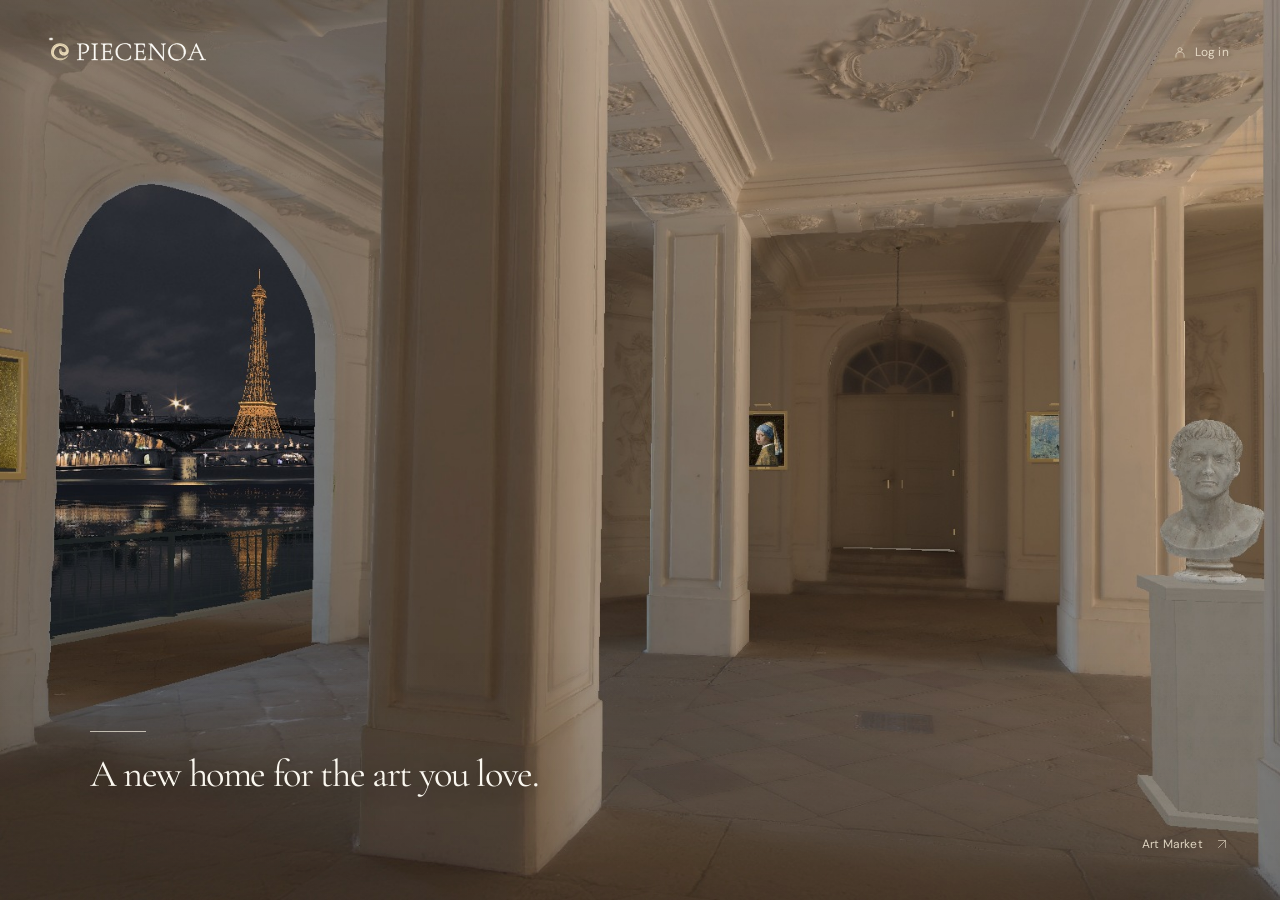
==== index.html @ dcda7852 "Revert "Center the mobile nav pill and smooth nav/heart motion" This reverts commit fdbc52e: the des" ====
<!DOCTYPE html>
<!--
PARIS EXTERIOR - WORLD-SPACE 3D ENVIRONMENT
Gallery: 9 frames, 3 distinct masterpieces per frame (27 total). Keep 20 original works in their original slots; replace only 7 crowded scenes with individual portraits. Random selection on each visit, with no immediate repeat per frame.
Eiffel Tower: 86230-triangle GLB, revision 2, contributed by n42k via 3D Model Repository, originating at BlendSwap 67944. CC0 1.0.
https://3dmr.eu/model/4/2 ; https://creativecommons.org/publicdomain/zero/1.0/
Changes: restore original PNG lattice alpha masks, warm night materials, true-scale world-space placement.
Distant photographic texture: The Seine in Paris, 25 February 2007, 7500 x 3750 pixels, Alexandre Duret-Lutz, CC BY-SA 2.0.
https://commons.wikimedia.org/wiki/File:The_Seine_in_Paris,_25_February_2007.jpg
https://creativecommons.org/licenses/by-sa/2.0/
Changes: two original-resolution texture tiles, world-space sky/city/water depth projection and runtime night grading. The adapted photographic environment is offered under CC BY-SA 2.0.
River surface: complete bank-to-bank replacement. The original photographed water is removed with a per-tile shoreline mask, including the elevated distant strip. A separate world-space water mesh is bounded by the original river banks, on-demand planar scene reflections, small stationary ripple normals, water Fresnel reflectance and feathered shores. Existing city, bridge, boats, terrace and museum preserved.
Terrace: actual 3D ironwork and stone slabs, using a deterministic UV bake of the original CC0 Poly Haven Solitude Interior floor.
No AI-generated or upscaled image is used for the current exterior.
-->
<html lang="en" translate="yes">
<head>
<meta name="piecenoa-build" content="split-assets-20261121">
<link rel="preload" href="assets/images/gallery-poster.jpg" as="image" fetchpriority="high" media="(min-width:761px) and (pointer:fine)"><link rel="preload" href="assets/fonts/cormorant-garamond-latin.woff2" as="font" type="font/woff2" crossorigin>

<meta charset="utf-8"><meta name="google-site-verification" content="lSkMyIfOdFqfqs3U8haKCu95rlHkJDGZDp3k1GG9EpQ"><script id="reload-to-gallery">(()=>{try{const nav=performance.getEntriesByType("navigation")[0];if(!nav||nav.type!=="reload")return;if(matchMedia("(max-width:760px), (pointer:coarse)").matches)return;if(/[?&](artwork|code|token_hash)=/.test(location.search)||/access_token|refresh_token|type=recovery|error=/.test(location.hash))return;history.replaceState(null,"",location.pathname+location.search)}catch{}})();</script>
<style id="site-stylesheet">
html,body{touch-action:pan-x pan-y}@media(max-width:760px),(pointer:coarse){html[data-theme] :is(#market,.dialog) :is(input:not([type=checkbox]):not([type=radio]):not([type=file]):not([type=hidden]),select,textarea){font-size:16px!important}}@font-face{font-family:"Cormorant Garamond";font-style:normal;font-weight:400 500;font-display:swap;src:url("assets/fonts/cormorant-garamond-latin-ext.woff2") format("woff2");unicode-range:U+0100-02BA,U+02BD-02C5,U+02C7-02CC,U+02CE-02D7,U+02DD-02FF,U+0304,U+0308,U+0329,U+1D00-1DBF,U+1E00-1E9F,U+1EF2-1EFF,U+2020,U+20A0-20AB,U+20AD-20C4,U+2113,U+2C60-2C7F,U+A720-A7FF}@font-face{font-family:"Cormorant Garamond";font-style:normal;font-weight:400 500;font-display:swap;src:url("assets/fonts/cormorant-garamond-latin.woff2") format("woff2");unicode-range:U+0000-00FF,U+0131,U+0152-0153,U+02BB-02BC,U+02C6,U+02DA,U+02DC,U+0304,U+0308,U+0329,U+2000-206F,U+20AC,U+2122,U+2191,U+2193,U+2212,U+2215,U+FEFF,U+FFFD}@font-face{font-family:"DM Sans";font-style:normal;font-weight:400 500;font-display:swap;src:url("assets/fonts/dm-sans-latin-ext.woff2") format("woff2");unicode-range:U+0100-02BA,U+02BD-02C5,U+02C7-02CC,U+02CE-02D7,U+02DD-02FF,U+0304,U+0308,U+0329,U+1D00-1DBF,U+1E00-1E9F,U+1EF2-1EFF,U+2020,U+20A0-20AB,U+20AD-20C4,U+2113,U+2C60-2C7F,U+A720-A7FF}@font-face{font-family:"DM Sans";font-style:normal;font-weight:400 500;font-display:swap;src:url("assets/fonts/dm-sans-latin.woff2") format("woff2");unicode-range:U+0000-00FF,U+0131,U+0152-0153,U+02BB-02BC,U+02C6,U+02DA,U+02DC,U+0304,U+0308,U+0329,U+2000-206F,U+20AC,U+2122,U+2191,U+2193,U+2212,U+2215,U+FEFF,U+FFFD}@font-face{font-family:Pretendard;font-style:normal;font-weight:400;font-display:swap;src:url("assets/fonts/pretendard.woff2") format("woff2")}:root{--ivory:#f3f0e8;--gold:#c9b58f;--ink:#262b27;--muted:#82877f;--paper:#f7f6f2;--line:#e4e5de;--accent:#b56b46;--sans:"DM Sans","Pretendard",sans-serif;--serif:"Cormorant Garamond",Georgia,serif;--control-height:44px;--radius-control:6px;--ease-out:cubic-bezier(.22,.61,.36,1)}*{box-sizing:border-box}html,body{margin:0;width:100%;height:100%;overflow:hidden;overscroll-behavior:none}body{font:14px var(--sans);color:var(--ink);background:#14171c;-webkit-font-smoothing:antialiased}button,input,select,textarea{font:inherit}button,a,input,select,textarea{-webkit-tap-highlight-color:transparent}button{border:0;background:none;color:inherit;cursor:pointer}a{color:inherit;text-decoration:none}button,a,input,select,textarea,summary{outline-offset:5px}button:focus-visible,a:focus-visible{outline:2px solid var(--gold)}input:focus-visible,select:focus-visible,textarea:focus-visible{outline:2px solid #a39472;outline-offset:2px}button:disabled{cursor:default;opacity:.5}img{display:block;max-width:100%}svg{width:20px;height:20px;flex-shrink:0;stroke:currentColor;fill:none;stroke-width:1.5;stroke-linecap:round;stroke-linejoin:round}[hidden]{display:none!important}.icon-definitions{position:absolute;width:0;height:0;overflow:hidden}.wordmark{font:400 36px/1 var(--serif);letter-spacing:-1px}.eyebrow{font-size:9px;letter-spacing:2.1px;font-weight:500}button,a{touch-action:manipulation}::selection{background:#b7a98766}.screen{position:fixed;inset:0;width:100%;height:100dvh}.brand-lockup{display:flex;align-items:center;gap:20px}.market{display:flex;flex-direction:column;background:var(--paper);animation:screen-enter .2s ease}.market-header{height:83px;flex-shrink:0;background:#fcfbf8;border-bottom:1px solid var(--line)}.market-header-inner{width:min(1296px,90%);height:100%;margin:auto;display:flex;align-items:center;gap:42px}.market-brand{display:flex;align-items:center;gap:15px}.market-brand .wordmark{font-size:33px}.market-brand small{font-size:8px;letter-spacing:1.8px;color:#8e938a;border-left:1px solid #d5d9cf;padding-left:15px;line-height:1.5}.market-nav{display:flex;align-items:center;gap:25px;height:100%}.market-nav button{position:relative;font-size:12px;color:#8a8e84;height:100%;padding:0}.market-nav button.active{color:#282e26}.market-nav button.active:after{content:"";height:2px;background:#5e6b54;position:absolute;bottom:0;left:0;right:0}.market-actions{display:flex;align-items:center;gap:18px;margin-left:auto}.messages-button{position:relative;padding:9px;display:flex;color:#646c60}.messages-button span{position:absolute;right:1px;top:2px;font-size:8px;background:#bb7452;border:2px solid #fcfbf8;border-radius:20px;color:#fff;min-width:15px;height:15px;display:grid;place-items:center}.sell-button{background:#314031;color:#fff;border-radius:var(--radius-control);padding:13px 18px;font-size:11px;display:inline-flex;gap:8px;align-items:center;transition:background .2s}.sell-button svg{width:15px;height:15px}.sell-button:hover{background:#455541}.market-scroll{flex:1;min-height:0;overflow-y:auto;overscroll-behavior:contain;scrollbar-color:#c9cec2 transparent;scrollbar-width:thin}.market-main{width:min(1296px,90%);margin:0 auto;padding:38px 0 48px}.market-intro{display:flex;align-items:end;justify-content:space-between;gap:20px}.market-intro .eyebrow{color:#9b8059;font-size:8px;margin:0 0 13px}.market-intro h1{font-weight:400;font-size:30px;letter-spacing:-1px;margin:0}.market-intro p:last-child{font-size:11px;color:#8b9086;margin:12px 0 0;line-height:1.7}.search-row{display:flex;align-items:center;margin-top:29px;border:1px solid #dce0d4;background:#fff;border-radius:var(--radius-control);padding:0 17px;gap:12px;max-width:100%;height:49px;transition:border-color .18s ease,box-shadow .18s ease}.search-row svg{width:18px;height:18px;color:#8b9484}.search-row input{flex:1;min-width:0;height:100%;border:0;background:transparent;font-size:12px;color:#303b2a;outline:none}.search-row input::placeholder{color:#a3a79f}.search-clear{font-size:17px;padding:5px;color:#949b8e}.search-key{font-size:9px;color:#a6ada0;border:1px solid #e4e7de;border-radius:4px;padding:3px 5px;line-height:1}.category-row{display:flex;gap:9px;align-items:center;padding:22px 0 25px;overflow-x:auto;scrollbar-width:none}.category-chip{border:1px solid #e0e3d9;border-radius:30px;padding:9px 17px;background:transparent;font-size:11px;white-space:nowrap;color:#7d8576;transition:background .2s,color .2s}.category-chip.active{background:#394638;color:#fff;border-color:#394638}.category-chip:hover:not(.active){background:#ecefe7}.list-heading{display:flex;justify-content:space-between;align-items:center;margin:29px 0 20px;gap:15px}.list-heading h2{font-size:16px;letter-spacing:-.3px;font-weight:500;margin:0;display:flex;gap:8px;align-items:center}.list-heading h2 span{font-size:11px;color:#8e9984;font-weight:400}.list-tools{display:flex;align-items:center;gap:18px;color:#8c9484;font-size:10px}.sort-select{border:0;background:transparent;color:#737d6a;font-size:10px;cursor:pointer;max-width:95px}.product-grid{display:grid;grid-template-columns:repeat(4,minmax(0,1fr));gap:28px 24px}.product-card{position:relative;min-width:0}.product-open{padding:0;display:block;width:100%;text-align:left}.product-image{aspect-ratio:1 / 1;background:#e9e8e0;border-radius:6px;overflow:hidden;position:relative;display:grid;place-items:center;border:1px solid #252b2510}.product-image>img{height:100%;width:100%;object-fit:cover;transition:transform .7s cubic-bezier(.2,.7,.2,1)}.product-open:hover .product-image>img{transform:scale(1.045)}.product-image.contain{background:radial-gradient(ellipse at 50% 25%,#dedbcf,#c7c6ba)}.product-image.contain>img{object-fit:contain;height:81%;width:81%;filter:drop-shadow(5px 9px 8px #1c241f30)}.sample-badge{position:absolute;top:12px;left:12px;border:1px solid #ffffff9c;background:#ffffffcf;backdrop-filter:blur(5px);font-size:8px;line-height:1;padding:5px 7px;border-radius:3px;color:#6d7467}.card-save{position:absolute;right:10px;top:10px;z-index:1;background:#ffffffda;border:1px solid #ffffffa6;border-radius:50%;width:36px;height:36px;display:grid;place-items:center;color:#838b7c;transition:color .25s,background .25s}.card-save svg{width:14px;height:14px}.card-save.saved{color:#ad704c;background:#fff4e9}.card-save.saved svg{fill:currentColor}.product-info{padding:15px 1px 0}.product-meta{font-size:10px;color:#7f8877;display:flex;align-items:center;gap:5px;line-height:1.5}.product-meta span:last-child:before{content:none;margin-right:5px}.product-info h3{font-size:14px;font-weight:400;line-height:21px;letter-spacing:-.2px;margin:8px 0 10px;color:#353c30;white-space:normal;overflow:hidden;text-overflow:ellipsis;display:-webkit-box;-webkit-line-clamp:2;-webkit-box-orient:vertical;height:42px}.product-price{font-size:16px;font-weight:500;letter-spacing:-.3px;display:flex;gap:7px;align-items:center;font-variant-numeric:tabular-nums}.product-stats{font-size:10px;color:#87927e;margin-top:13px;display:flex;gap:8px;align-items:center;justify-content:space-between}.product-stats span{display:flex;align-items:center;gap:4px}.product-stats svg{width:11px;height:11px}.status-chip{font-size:8px;font-weight:400;background:#e3e8dc;color:#798a68;padding:4px 6px;border-radius:3px;white-space:nowrap;letter-spacing:0}.status-chip.sold{background:#dedfd8;color:#8e9485}.product-card.is-sold .product-image>img{opacity:.65;filter:saturate(.6)}.market-bottom{display:flex;justify-content:space-between;gap:15px;border-top:1px solid #e5e7dd;padding-top:22px;margin-top:40px;font-size:9px;color:#a0a699;line-height:1.8}.market-bottom button{font-size:9px;color:#78856c;white-space:nowrap}.empty-state{padding:70px 20px 60px;text-align:center;color:#8b9482}.empty-state>svg{width:30px;height:30px;margin:auto;color:#a3ad99}.empty-state h3{font-size:18px;font-weight:400;color:#4e5b44;margin:20px 0 10px}.empty-state p{font-size:12px;line-height:1.8}.secondary-button{border:1px solid #d6dccf;background:transparent;color:#65745a;border-radius:var(--radius-control);padding:12px 17px;font-size:11px;display:inline-flex;align-items:center;justify-content:center;gap:8px}.empty-state button{margin-top:12px}.mobile-sell{display:none}.dialog{padding:0;border:1px solid #dce1d6;border-radius:10px;background:#fcfbf7;color:#333d2d;max-width:min(980px,94vw);max-height:90dvh;box-shadow:0 30px 110px #0005;overflow:auto;scrollbar-width:thin}.dialog::backdrop{background:#0c131abf;backdrop-filter:blur(9px)}.dialog-close{position:absolute;right:15px;top:15px;z-index:3;display:grid;place-items:center;width:40px;height:40px;border:1px solid #d7dccc;background:#fcfbf7df;border-radius:var(--radius-control);color:#6d7962;font-size:20px}.detail-layout{display:grid;grid-template-columns:1.08fr 1fr;min-height:550px}.detail-photo{min-height:100%;background:#e4e5db;display:grid;place-items:center;padding:25px}.detail-photo>img{width:100%;max-height:72dvh;object-fit:contain}.detail-content{padding:46px 36px 32px}.detail-topline{display:flex;align-items:center;gap:7px;font-size:9px;color:#9b8a70;margin-bottom:19px}.detail-topline .sample-badge{position:static;font-size:8px}.detail-seller{display:flex;gap:10px;align-items:center;padding-bottom:20px;border-bottom:1px solid var(--line)}.avatar{width:34px;height:34px;background:#e7eade;color:#80926e;border:1px solid #dce2d3;border-radius:50%;display:grid;place-items:center;font-family:var(--serif);font-size:19px}.detail-seller strong{font-size:12px;font-weight:500}.detail-seller p{font-size:11px;color:#7e8973;margin:5px 0 0}.detail-content h2{font-size:24px;line-height:1.5;font-weight:400;letter-spacing:-.5px;margin:23px 0 10px;word-break:keep-all;overflow-wrap:anywhere}.detail-category{font-size:11px;color:#7e8973;margin:0 0 18px}.detail-price{font-size:24px;font-weight:500;letter-spacing:-.5px;margin-bottom:22px}.detail-description{font-size:13px;line-height:1.9;color:#69775e;white-space:pre-line;overflow-wrap:anywhere;margin:0 0 25px}.detail-notice{font-size:10px;line-height:1.9;padding:12px 13px;background:#efefe7;border-radius:5px;color:#758268;margin-bottom:23px}.detail-actions{display:flex;gap:9px}.detail-actions .primary-button{flex:1}.detail-heart{width:43px;flex-shrink:0;border:1px solid #d7decc;border-radius:5px;color:#89987a;display:grid;place-items:center}.detail-heart.saved{color:#b4734c}.detail-heart.saved svg{fill:currentColor}.primary-button{background:#35462f;color:#fff;border:1px solid #35462f;border-radius:var(--radius-control);display:inline-flex;align-items:center;justify-content:center;gap:9px;padding:13px 19px;font-size:12px;transition:background .2s;min-height:var(--control-height)}.primary-button:hover{background:#4a5b42}.primary-button svg{width:15px;height:15px}.owner-actions{display:flex;gap:10px;flex-wrap:wrap;margin-top:18px}.owner-actions select{border:1px solid #d8dfce;border-radius:var(--radius-control);padding:10px;background:#f5f6ef;color:#6b7b5b;font-size:11px}.delete-post{font-size:10px;color:#a79a8c;text-decoration:underline}.form-dialog{width:580px}.form-header{padding:30px 32px 22px;border-bottom:1px solid var(--line)}.form-header .eyebrow{font-size:8px;color:#a39173;margin:0 0 10px}.form-header h2{font-size:24px;font-weight:400;letter-spacing:-.6px;margin:0}.form-header>p:last-child{font-size:11px;line-height:1.8;color:#7e8973;margin:9px 0 0}.sell-form{padding:25px 32px 30px}.photo-picker{display:flex;align-items:center;gap:17px;margin-bottom:23px}.photo-button{width:89px;height:89px;position:relative;border:1px dashed #bfcab4;border-radius:6px;background:#f0f2e9;display:flex;align-items:center;justify-content:center;flex-direction:column;gap:9px;color:#95a385;overflow:hidden;cursor:pointer}.photo-button input{position:absolute;width:100%;height:100%;inset:0;opacity:0;cursor:pointer}.photo-button:focus-within{outline:2px solid #a39472;outline-offset:4px}.photo-button>span{font-size:9px}.photo-button>svg{width:23px;height:23px}.photo-button img{position:absolute;inset:0;width:100%;height:100%;object-fit:cover;pointer-events:none}.photo-help{font-size:10px;line-height:1.9;color:#9ca58f}.form-label{display:block;font-size:12px;margin:0 0 9px;color:#66745a}.form-label span{color:#b8bda8;font-size:9px;margin-left:5px}.form-field{margin-bottom:20px}.form-field input,.form-field textarea,.form-field select{width:100%;border:1px solid #dce2d1;border-radius:var(--radius-control);background:#fff;color:#536347;padding:12px 13px;font-size:12px;line-height:1.7}.form-field input::placeholder,.form-field textarea::placeholder{color:#929d86}.form-field textarea{resize:vertical;min-height:110px;max-height:220px}.form-columns{display:grid;grid-template-columns:1fr 1fr;gap:15px}.form-footer{display:flex;justify-content:space-between;align-items:center;gap:20px;border-top:1px solid var(--line);padding-top:20px}.form-footer p{font-size:9px;color:#a2ab94;line-height:1.8;margin:0}.form-error{color:#a76449;font-size:11px;line-height:1.8;margin:0 0 16px}.info-dialog{width:480px;padding:38px 35px;color:#66755c}.info-dialog .eyebrow{color:#ab9470;font-size:8px;margin-top:0}.info-dialog h2{font-size:27px;line-height:1.5;font-weight:400;margin:18px 0;letter-spacing:-.7px;color:#38472f}.info-dialog p{font-size:12px;line-height:2;color:#8a957f}.info-dialog a{border-bottom:1px solid #cbd3c0}.info-dialog .primary-button{margin-top:20px}.chat-dialog{width:790px;height:570px;overflow:hidden}.chat-layout{display:grid;grid-template-columns:235px 1fr;height:100%}.chat-sidebar{border-right:1px solid #e1e6d8;background:#f3f4ec;overflow-y:auto;scrollbar-width:thin}.chat-sidebar>h2{font-size:18px;font-weight:400;margin:28px 21px 21px;color:#4e6043}.thread-button{display:block;width:100%;padding:17px 20px;border-top:1px solid #e2e7d9;text-align:left;border-radius:var(--radius-control)}.thread-button.active{background:#e4e9db}.thread-button strong{font-size:11px;font-weight:500;display:block;white-space:nowrap;overflow:hidden;text-overflow:ellipsis}.thread-button p{font-size:10px;color:#9da68f;white-space:nowrap;overflow:hidden;text-overflow:ellipsis;margin:8px 0 0}.thread-button small{font-size:8px;display:block;color:#b0b7a3;margin-top:9px}.chat-main{display:flex;flex-direction:column;min-width:0;min-height:0}.chat-main-header{padding:22px 48px 16px 23px;min-height:83px;border-bottom:1px solid #e2e7d8}.chat-main-header h3{font-size:12px;font-weight:500;margin:0 0 6px;line-height:1.6}.chat-main-header p{font-size:9px;margin:0;color:#98a38a;line-height:1.7}.chat-disclaimer{font-size:9px;line-height:1.7;color:#9ca68f;background:#eef1e5;padding:10px 20px;text-align:center}.chat-messages{overflow-y:auto;min-height:0;flex:1;padding:23px 22px;scrollbar-width:thin}.chat-welcome{font-size:11px;text-align:center;line-height:1.9;color:#a6b09a;padding:50px 15px}.message{display:flex;flex-direction:column;align-items:flex-end;margin-bottom:15px}.message p{max-width:90%;background:#e3e9d8;padding:11px 14px;border-radius:12px 12px 3px;font-size:12px;line-height:1.8;margin:0;color:#657957;white-space:pre-wrap;overflow-wrap:anywhere}.message small{font-size:8px;color:#b2bba6;margin-top:6px}.chat-input{display:flex;gap:10px;align-items:center;border-top:1px solid #e2e7d8;padding:15px}.chat-input input{flex:1;min-width:0;border:1px solid #dce3d1;background:#fff;border-radius:var(--radius-control);padding:12px;font-size:11px;color:#718362}.chat-input button{width:36px;height:36px;border-radius:var(--radius-control);background:#4a613d;color:#fff;display:grid;place-items:center}.chat-input button svg{width:17px;height:17px}.no-threads{padding:45px 18px;text-align:center;font-size:11px;color:#9ca98e;line-height:1.9}.toast{position:fixed;bottom:28px;left:50%;z-index:100;transform:translate(-50%,15px);opacity:0;pointer-events:none;padding:14px 22px;background:#fcfbf4;color:#5d6a51;border:1px solid #dbe1d0;border-radius:40px;font-size:11px;line-height:1.7;box-shadow:0 7px 25px #0002;max-width:90vw;text-align:center;transition:transform .25s,opacity .25s}.toast.show{opacity:1;transform:translate(-50%)}@keyframes screen-enter{0%{opacity:0;transform:translateY(8px)}to{opacity:1;transform:none}}@media(max-width:1100px){.market-header-inner{gap:28px}.market-brand small{display:none}.market-nav{gap:19px}.market-actions{gap:12px}.product-grid{grid-template-columns:repeat(3,minmax(0,1fr));gap:25px 20px}.market-main{padding-top:34px}.market-intro h1{font-size:26px}.detail-content{padding:43px 28px 27px}.detail-layout{min-height:500px}.detail-content h2{font-size:21px}}@media(max-width:760px){.market-header{height:72px}.market-header-inner{width:89%;gap:20px}.market-brand .wordmark{font-size:29px}.market-nav{gap:16px}.market-nav button{font-size:10px}.market-nav button[data-mode=mine]{display:none}.market-actions{gap:0}.sell-button{font-size:10px;padding:11px 13px;border-radius:var(--radius-control)}.sell-button svg{display:none}.messages-button{padding:8px}.market-main{width:89%;padding-top:30px}.market-intro h1{font-size:23px;line-height:1.5}.market-intro .eyebrow{font-size:6px;letter-spacing:1.6px;margin-bottom:9px}.market-intro p:last-child{font-size:9px;max-width:220px}.search-row{margin-top:24px;height:46px;padding:0 14px;border-radius:var(--radius-control)}.search-row input{font-size:11px}.search-key{display:none}.category-row{gap:7px;padding:18px 0 21px;margin-right:-6vw;padding-right:6vw}.category-chip{font-size:10px;padding:8px 14px}.list-heading{margin:27px 0 18px}.list-heading h2{font-size:14px}.list-tools{gap:12px;font-size:9px}.sort-select{font-size:9px}.product-grid{grid-template-columns:repeat(2,minmax(0,1fr));gap:25px 17px}.product-info{padding-top:12px}.product-info h3{font-size:12px;margin:7px 0}.product-price{font-size:14px;flex-wrap:wrap;gap:5px}.product-meta{font-size:8px}.sample-badge{top:9px;left:9px;font-size:7px;padding:4px 6px}.card-save{top:8px;right:8px;width:28px;height:28px}.card-save svg{width:12px;height:12px}.product-stats{font-size:8px;margin-top:9px}.market-bottom{font-size:8px;margin-top:30px;align-items:start;padding-bottom:50px}.market-bottom>span{max-width:75%}.dialog{max-width:93vw;max-height:91dvh}.detail-layout{grid-template-columns:1fr;min-height:0}.detail-photo{height:38dvh;min-height:0;padding:22px}.detail-photo>img{height:100%;width:100%;object-fit:contain;max-height:33dvh}.detail-content{padding:27px 25px}.detail-topline{margin-bottom:15px}.detail-content h2{font-size:22px;margin-top:20px}.detail-description{font-size:12px}.detail-price{font-size:23px;margin-bottom:18px}.detail-notice{font-size:9px}.form-header{padding:26px 25px 20px}.sell-form{padding:22px 25px 25px}.form-header h2{font-size:22px}.form-header>p:last-child{font-size:9px;padding-right:20px}.form-label{font-size:10px}.form-field input,.form-field select,.form-field textarea{font-size:12px;padding:10px 12px}.form-columns,.form-footer{gap:12px}.form-footer p{font-size:8px}.form-footer .primary-button{padding:12px 15px;white-space:nowrap}.photo-picker{gap:15px}.photo-help{font-size:9px}.info-dialog{padding:35px 26px}.info-dialog h2{font-size:24px}.chat-dialog{height:610px;width:94vw}.chat-layout{grid-template-columns:1fr;grid-template-rows:110px 1fr}.chat-sidebar{border-right:0;border-bottom:1px solid var(--line);overflow-x:auto;overflow-y:hidden;white-space:nowrap;padding:14px 18px;display:flex;gap:9px;align-items:center}.chat-sidebar>h2{font-size:15px;margin:0 8px 0 0}.thread-button{padding:10px;border:1px solid #dee5d1;border-radius:var(--radius-control);width:145px;min-width:145px;height:70px}.thread-button strong{font-size:10px}.thread-button p{font-size:9px;margin-top:5px}.thread-button small{display:none}.no-threads{padding:10px;font-size:10px;white-space:normal}.chat-main-header{padding:16px 20px;min-height:73px}.chat-disclaimer{font-size:8px;padding:9px 17px}.chat-main{min-height:0}.chat-messages{padding:17px}.chat-input{padding:12px}.chat-input input{font-size:11px;border-radius:var(--radius-control)}.message p{font-size:11px}.toast{font-size:10px;bottom:24px}.mobile-sell{position:fixed;display:flex;align-items:center;gap:7px;bottom:24px;right:5.5%;padding:13px 17px;border-radius:30px;background:#35482e;color:#fff;box-shadow:0 5px 20px #20331830;font-size:11px;z-index:5}.mobile-sell svg{width:15px;height:15px}}@media(max-width:480px){.market-header-inner{gap:20px}.market-nav{gap:14px}.market-actions .sell-button{display:none}.market-actions{margin-left:auto}.market-intro{gap:10px}.market-intro h1{font-size:21px}.market-intro p:last-child{font-size:8px}.list-tools{gap:7px}.sort-select{max-width:77px;font-size:8px}.product-grid{gap:25px 14px}.product-info h3{font-size:11px}.product-meta,.market-bottom{font-size:7px}.market-bottom button{font-size:8px}.form-columns{grid-template-columns:1fr}.form-columns .form-field{margin-bottom:18px}.form-columns{gap:0}}@media(max-width:360px){.market-header-inner{gap:17px}.market-brand .wordmark{font-size:27px}.market-nav{gap:12px}.market-nav button{font-size:9px}.market-intro h1{font-size:19px}.product-info h3{font-size:10px}.product-price{font-size:13px}.category-chip{font-size:9px;padding:8px 12px}}@media(max-height:500px)and (min-width:600px){.detail-layout{grid-template-columns:1fr 1fr}.detail-photo{height:auto}.dialog{max-height:94dvh}.chat-dialog{height:94dvh}.chat-layout{grid-template-columns:190px 1fr;grid-template-rows:1fr}.chat-sidebar{display:block;overflow-y:auto;white-space:normal;padding:15px}.chat-sidebar>h2{margin:0 0 15px}.thread-button{width:100%;margin-top:9px;border-radius:var(--radius-control)}}@media(prefers-reduced-motion:reduce){*,*:before,*:after{animation:none!important;transition:none!important}}@media(max-width:760px){.product-meta{font-size:10px;line-height:1.5}.product-info h3{font-size:13px;line-height:1.6}.product-price{font-size:15px}.product-stats{font-size:10px}.card-save{width:36px;height:36px}.card-save:after{content:"";position:absolute;inset:-4px}.card-save svg{width:14px;height:14px}.search-row input{font-size:14px}.category-chip{min-height:36px}.form-label{font-size:12px}.form-field input,.form-field select,.form-field textarea{font-size:16px}.chat-input input{font-size:16px;border-radius:var(--radius-control)}.dialog-close{width:40px;height:40px;right:12px;top:12px;border-radius:var(--radius-control)}.market-bottom{font-size:9px}}@media(max-width:360px){.product-info h3{font-size:12px}}.sr-only{position:absolute!important;width:1px;height:1px;padding:0;margin:-1px;overflow:hidden;clip:rect(0,0,0,0);white-space:nowrap;border:0}.search-row:focus-within{border-color:#88987b;box-shadow:0 0 0 3px #6e805a0d}.search-row input:focus-visible{outline:none}.product-meta span+span:before{content:"·";margin-right:5px}.product-stats .card-signals{gap:12px}.product-open:focus-visible{outline:2px solid #8c9b7b;outline-offset:5px;border-radius:5px}.card-save:focus-visible{outline:2px solid #758a62;outline-offset:3px}.product-image>img{transition:transform .4s var(--ease-out)}.product-open:hover .product-image>img{transform:scale(1.025)}.category-row{position:sticky;top:0;z-index:6;background:var(--paper)}.market-nav button:focus-visible{outline-offset:-6px}.messages-button{min-width:44px;min-height:44px;align-items:center;justify-content:center}.sell-button{min-height:44px;border-radius:var(--radius-control)}.detail-actions{position:sticky;bottom:-1px;z-index:2;background:#fcfbf7;padding-top:14px}.detail-heart{min-height:44px}.photo-button{border-style:solid;background:#f3f4ed}.photo-button:has(img:not([hidden])){border-color:#bbc7ad}.dialog{border-radius:10px}.form-error{padding:11px 13px;border:1px solid #cfa88b66;background:#f8efe6;border-radius:5px}@media(max-width:760px){.market-nav button[data-mode=mine]{display:block}.market-header-inner{gap:18px}.market-nav{gap:15px}.market-nav button{font-size:10px}.market-actions{gap:0}.product-info h3{font-size:13px;line-height:20px;height:40px;margin:8px 0 10px}.product-meta,.product-stats{font-size:10px}.category-row{padding-top:15px;padding-bottom:17px}.detail-content{padding:27px 25px}.detail-content h2{font-size:23px}.detail-description{font-size:13px}.detail-category{font-size:11px}.detail-notice{font-size:10px}.form-header>p:last-child{font-size:10px}.chat-main-header h3{font-size:13px}.chat-main-header p{font-size:10px}.message p{font-size:13px}.chat-disclaimer{font-size:9px}.thread-button strong{font-size:11px}.dialog-close{width:40px;height:40px;border-radius:var(--radius-control)}.market-main{padding-top:29px}.market-bottom{padding-bottom:58px}}@media(max-width:480px){.market-header-inner{gap:17px}.market-nav{gap:13px}.market-nav button{font-size:10px}.detail-content h2{font-size:22px}}@media(max-width:360px){.market-header-inner{gap:13px}.market-nav{gap:10px}.market-nav button{font-size:9px}.market-brand .wordmark{font-size:27px}.product-info h3{font-size:12px}.product-meta{font-size:9px}}.status-chip{font-size:10px;color:#60764c}.status-chip.sold{color:#6d7564}.chat-input button{width:44px;height:44px}.list-heading{flex-wrap:wrap;row-gap:12px}.list-tools{margin-left:auto}@media(max-width:760px){.list-tools{font-size:10px;gap:10px}.sort-select{font-size:10px;max-width:95px}.category-chip{font-size:11px}.status-chip{font-size:9px}.chat-input button{width:44px;height:44px}}body,body *{font-style:normal!important}input::placeholder,textarea::placeholder{font-style:normal}.wordmark{font-kerning:normal}.market-brand .wordmark{font-size:30px;letter-spacing:-.025em}@media(max-width:760px){.market-brand .wordmark{font-size:25px}}@media(max-width:360px){.market-brand .wordmark{font-size:22px}.market-header-inner{gap:11px}.market-nav{gap:9px}}.market-actions{gap:12px}.form-label .field-name{font-size:inherit;color:inherit;margin-left:0}.sort-select{max-width:140px;min-width:80px}.photo-help{max-width:300px}.form-footer #draft-state{font-size:10px;line-height:1.7;max-width:250px}.chat-main-header{padding-right:75px}.info-dialog>.eyebrow{padding-right:120px}.form-header>.eyebrow{padding-right:130px}.market-nav button{white-space:nowrap}@media(max-width:760px){.market-header{height:106px}.market-header-inner{display:grid;grid-template-columns:1fr auto;grid-template-rows:62px 44px;gap:0;width:89%;height:100%}.market-brand{grid-column:1;grid-row:1}.market-actions{grid-column:2;grid-row:1;gap:9px;margin-left:0}.market-nav{grid-column:1 / -1;grid-row:2;gap:26px;align-self:stretch;justify-content:flex-start}.market-nav button{font-size:12px;height:44px;min-height:44px}.market-nav button[data-mode=mine]{display:block}.market-main{padding-top:26px}.market-intro h1{font-size:24px}.market-intro p:last-child{max-width:250px;font-size:10px}.sort-select{font-size:10px;max-width:125px}.category-chip{font-size:11px}.form-footer #draft-state{font-size:9px;max-width:180px}.chat-main-header{padding-right:20px}.chat-sidebar{padding-right:65px}.chat-main-header h3{font-size:12px}.form-header>.eyebrow{padding-right:125px}.info-dialog>.eyebrow{padding-right:125px}.photo-help{font-size:10px;line-height:1.8}.list-heading{row-gap:12px}.list-tools{gap:10px}.market-bottom>span{max-width:75%}}@media(max-width:480px){.market-nav{gap:24px}.market-nav button{font-size:11px}.market-intro h1{font-size:23px}.market-intro p:last-child{font-size:9px;max-width:210px}.form-header h2{font-size:23px}.sort-select{max-width:120px}.detail-content h2{font-size:22px}}@media(max-width:360px){.market-nav{gap:22px}.market-nav button{font-size:11px}.market-brand .wordmark{font-size:24px}.market-intro h1{font-size:21px}.market-intro p:last-child{max-width:170px}.list-tools{font-size:9px}.sort-select{font-size:9px;max-width:115px}.form-footer{gap:10px}.form-footer .primary-button{font-size:11px;padding:12px 14px}}@media(max-height:500px)and (min-width:600px){.market-header{height:72px}.market-header-inner{display:flex;gap:22px}.market-nav{height:100%;gap:20px}.market-nav button{height:100%}.market-actions{margin-left:auto}.chat-sidebar{padding-right:15px}.chat-main-header{padding-right:75px}}.gallery{color:var(--ivory);background:radial-gradient(ellipse 45% 66% at 50% 43%,#303b4b,#202a38 38%,#171e28 66%,#11161c);isolation:isolate;overflow:hidden}.gallery:before{content:"";position:absolute;inset:0;z-index:-1;opacity:.035;background-image:url("data:image/svg+xml,%3Csvg xmlns='http://www.w3.org/2000/svg' width='200' height='200'%3E%3Cfilter id='n'%3E%3CfeTurbulence type='fractalNoise' baseFrequency='.7' numOctaves='3' stitchTiles='stitch'/%3E%3C/filter%3E%3Crect width='100%25' height='100%25' opacity='.8' filter='url(%23n)'/%3E%3C/svg%3E");pointer-events:none}.gallery{font-family:var(--serif)}.home-header{position:absolute;inset:0 0 auto;height:96px;padding:0 5.5vw;display:flex;align-items:center;z-index:3}.home-header .wordmark{font:400 30px/1 var(--serif);letter-spacing:-.025em;font-kerning:normal}.gallery-content{position:absolute;inset:0;display:flex;align-items:center;justify-content:center;flex-direction:column;gap:clamp(28px,4.8vh,48px);padding:108px 24px 96px;text-align:center;transition:opacity .24s ease,transform .24s ease}.gallery-copy{width:100%;max-width:940px}.gallery h1{margin:0;color:#f3f0e8;font-size:clamp(48px,min(5.4vw,8.2vh),78px);font-weight:400;line-height:1.1;letter-spacing:-.047em;font-kerning:normal;text-wrap:balance}.gallery h1 .line{display:inline}.entry-wrap{position:relative;display:flex;flex-direction:column;align-items:center;gap:18px;isolation:isolate}.entry-frame{position:relative;display:block;flex-shrink:0;width:min(460px,49vh,78vw);aspect-ratio:4/3;padding:0;outline-offset:10px;filter:drop-shadow(0 2px 2px #050b1466) drop-shadow(0 14px 20px #0309124d);transition:transform .3s var(--ease-out),filter .3s ease}.entry-frame>img{display:block;width:100%;height:100%;max-height:none;object-fit:cover;pointer-events:none}.gallery.is-leaving .gallery-content{opacity:0;transform:translateY(-6px)}@media(hover:hover){.entry-frame:hover{transform:translateY(-3px);filter:drop-shadow(0 3px 3px #050b1466) drop-shadow(0 19px 25px #03091259)}}.entry-frame:active{transform:translateY(-1px)}@media(min-width:1700px){.gallery-content{gap:48px}.entry-frame{width:min(500px,47vh)}}@media(max-width:760px){.home-header{height:80px;padding:0 7vw}.gallery-content{gap:32px;padding:96px 24px 88px}.gallery h1{font-size:clamp(44px,10.8vw,62px);line-height:1.08;letter-spacing:-.045em}.gallery h1 .line{display:block}.entry-frame{width:min(370px,44vh,78vw)}.entry-wrap{gap:12px}}@media(max-width:360px){.gallery h1{font-size:42px}.gallery-content{gap:26px}}@media(max-height:650px)and (orientation:portrait){.home-header{height:68px}.gallery-content{gap:22px;padding:84px 24px 70px}.gallery h1{font-size:36px}.entry-frame{width:min(72vw,37vh)}.entry-wrap{gap:8px}}@media(max-height:500px)and (orientation:portrait){.gallery-content{gap:16px;padding:74px 22px 60px}.gallery h1{font-size:30px}.entry-frame{width:34vh}.entry-wrap{gap:0}}@media(max-height:540px)and (min-width:600px){.home-header{height:70px}.gallery-content{display:grid;grid-template-columns:minmax(0,1fr) minmax(0,1fr);gap:32px;align-content:center;max-width:1040px;margin:auto;padding:82px 7vw 58px}.gallery h1{font-size:clamp(32px,4.2vw,46px)}.gallery h1 .line{display:block}.entry-frame{width:min(35vw,59vh)}.entry-wrap{gap:4px}}@media(prefers-reduced-motion:reduce){.gallery-content,.entry-frame{transition:none}.entry-frame:hover,.entry-frame:active{transform:none}}@media(max-width:760px){.home-header .wordmark{font-size:25px}}@media(max-width:360px){.home-header .wordmark{font-size:24px}}#info-content .how-to-list{margin:22px 0 0;padding-left:20px}#info-content .how-to-list li{padding-left:8px;margin:0 0 20px}#info-content .how-to-list li::marker{font-size:11px;color:#8a957f}#info-content .how-to-list h3{margin:0 0 6px;font-size:14px;line-height:1.5;font-weight:500;color:#43513a}#info-content .how-to-list p{margin:0;font-size:12px;line-height:1.85;color:#69775e}#info-content .how-to-note{margin:24px 0 0;padding-top:16px;border-top:1px solid var(--line);font-size:11px;line-height:1.8;color:#7c8772}@keyframes piece-reveal{0%{opacity:0;transform:translateY(18px) scale(.985)}to{opacity:1;transform:translateY(0) scale(1)}}@keyframes copy-reveal{0%{opacity:0;transform:translateY(10px)}to{opacity:1;transform:translateY(0)}}@keyframes light-arrive{0%{opacity:0}to{opacity:.78}}@keyframes light-breathe{0%,to{opacity:.78;transform:translate(-50%) scaleX(1)}50%{opacity:.88;transform:translate(-50%) scaleX(1.018)}}@keyframes panel-reveal{0%{opacity:0;transform:translateY(10px) scale(.99)}to{opacity:1;transform:translateY(0) scale(1)}}@keyframes backdrop-reveal{0%{opacity:0}to{opacity:1}}@keyframes card-reveal{0%{opacity:0;transform:translateY(16px)}to{opacity:1;transform:translateY(0)}}.gallery:not([hidden]) .home-header{animation:copy-reveal .65s var(--ease-out) both}.gallery:not([hidden]) .gallery-copy{animation:copy-reveal .8s var(--ease-out) .1s both}.gallery:not([hidden]) .entry-wrap{animation:piece-reveal 1s var(--ease-out) .2s both}.dialog[open]{animation:panel-reveal .26s var(--ease-out) both}.dialog[open]::backdrop{animation:backdrop-reveal .22s ease-out both}.info-dialog[open] .how-to-list li{animation:copy-reveal .35s var(--ease-out) both}.info-dialog[open] .how-to-list li:nth-child(2){animation-delay:.05s}.info-dialog[open] .how-to-list li:nth-child(3){animation-delay:.1s}.product-card.motion-pending{opacity:0;transform:translateY(16px)}.product-card.motion-enter{animation:card-reveal .5s var(--ease-out) var(--card-delay,0ms) both}.primary-button,.sell-button,.secondary-button{transition:background .18s ease,color .18s ease,border-color .18s ease,transform .18s ease}.primary-button svg,.sell-button svg{transition:transform .2s ease}.card-save{transition:color .2s ease,background .2s ease,transform .18s ease}.product-image{transition:border-color .25s ease,box-shadow .25s ease}.product-info h3{transition:color .2s ease}@media(hover:hover){.primary-button:hover,.sell-button:hover,.secondary-button:hover{transform:translateY(-1px)}.primary-button:hover svg{transform:translate(2px)}.card-save:hover{transform:scale(1.06)}.product-open:hover .product-image{border-color:#88987b66;box-shadow:0 5px 15px #2836220a}.product-open:hover .product-info h3{color:#63774e}}.primary-button:active,.sell-button:active,.secondary-button:active{transform:translateY(0)}.card-save:active{transform:scale(.94)}@media(prefers-reduced-motion:reduce){.product-card.motion-pending,.product-card.motion-enter{opacity:1!important;transform:none!important}.primary-button:hover,.sell-button:hover,.secondary-button:hover,.primary-button:hover svg,.card-save:hover,.card-save:active{transform:none}}.gallery{background:#e5e8e8;color:#464741;font-family:var(--serif);--tour-progress:0;--intro-opacity:1;--arrival-opacity:0}.gallery:before{display:none}.gallery-stage{position:absolute;inset:0;overflow:hidden;background:linear-gradient(#bacfdf,#eef1ef 57%,#d8d9d6);touch-action:none}.gallery-stage canvas{display:block;width:100%;height:100%;outline:none}.gallery-scroll{position:absolute;inset:0;z-index:2;overflow:hidden;overscroll-behavior:contain;scrollbar-width:none;touch-action:none;outline:none;cursor:default}.gallery-scroll::-webkit-scrollbar{display:none}.gallery-scroll:focus-visible{outline:none}.gallery.is-fallback .gallery-scroll{display:none}.community-shortcut{position:absolute;right:4.5vw;bottom:max(30px,env(safe-area-inset-bottom));z-index:6;display:inline-flex;align-items:center;gap:28px;min-height:46px;padding:13px 19px 13px 22px;border:1px solid #76826b55;border-radius:28px;color:#56644c;background:#f7f9f1a6;backdrop-filter:blur(16px);box-shadow:0 3px 20px #3c4b3108;font:12px/1.5 var(--sans);transition:background .18s,border-color .18s,opacity .18s}.community-shortcut span{font-style:normal!important}.community-shortcut svg{width:15px;height:15px;stroke-width:1.25;transition:transform .2s}.community-shortcut:hover{background:#fafcf5ee;border-color:#76826b99}.community-shortcut:hover svg{transform:translate(2px,-2px)}.gallery.is-leaving .community-shortcut,.gallery.is-direct-leaving .community-shortcut{opacity:0;pointer-events:none}.gallery.is-direct-leaving .gallery-stage{opacity:0;transition:opacity .18s}.gallery.is-direct-leaving .home-header,.gallery.is-direct-leaving .gallery-content{opacity:0!important;pointer-events:none}@media(max-width:760px){.community-shortcut{right:6vw;bottom:max(24px,env(safe-area-inset-bottom));min-height:42px;gap:22px;padding:11px 16px 11px 19px;font-size:11px}}.gallery-vignette{position:absolute;inset:0;pointer-events:none;z-index:1;background:radial-gradient(ellipse at 50% 46%,transparent 36%,#56677812 100%)}.home-header{height:100px;padding:0 4.5vw;justify-content:space-between;z-index:6;pointer-events:none;animation:none!important;transition:opacity .5s}.home-header>*{pointer-events:auto}.home-header .wordmark{font-size:31px;letter-spacing:-.04em;color:#424944}.home-navigation{display:flex;align-items:center;gap:28px;font:12px var(--sans);color:#4c5752}.home-navigation button{padding:12px 0;display:flex;gap:8px;align-items:center;border-bottom:1px solid #68756844}.home-navigation svg{width:14px;height:14px}.gallery .gallery-content{inset:auto 0 104px;display:block;margin:0;padding:0 6.4vw;pointer-events:none;text-align:left;z-index:3;opacity:var(--intro-opacity);transform:none!important;transition:none;max-width:690px}.gallery .gallery-copy{animation:none!important}.gallery .gallery-copy .eyebrow{font:10px/1.4 var(--sans);letter-spacing:.21em;color:#68746e;margin:0 0 20px}.gallery h1{color:#414a44;font-size:clamp(52px,5.7vw,88px);line-height:.98;letter-spacing:-.055em;text-shadow:0 2px 35px #ffffff9c}.gallery h1 .line{display:block}.gallery .entry-wrap{position:absolute;inset:0;display:block;pointer-events:none;animation:none!important;isolation:auto;z-index:4}.gallery .entry-frame{position:absolute;left:50%;top:48%;width:min(400px,60vw);height:auto;aspect-ratio:4/3;transform:translate(-50%,-50%);filter:drop-shadow(0 14px 18px #2733343d);pointer-events:auto;transition:none;opacity:0}.gallery .entry-frame>img{height:100%;width:100%;object-fit:contain}.gallery.is-3d-ready .entry-frame{transform:none;filter:none;aspect-ratio:auto;pointer-events:none;opacity:0}.gallery.is-3d-ready.is-arrived .entry-frame{pointer-events:auto;opacity:1}.gallery.is-3d-ready .entry-frame>img{opacity:0}.gallery .entry-frame:hover,.gallery .entry-frame:active{transform:none;filter:none}.gallery .entry-frame:focus-visible{outline:2px solid #a08343;outline-offset:9px}.gallery.is-fallback .gallery-stage{background:radial-gradient(ellipse at 50% 35%,#f9faf5,#cbd3d3)}.gallery.is-fallback .entry-frame{opacity:1;top:45%;pointer-events:auto}.gallery.is-fallback .gallery-content{top:115px;bottom:auto;text-align:center;max-width:none;opacity:1}.gallery.is-fallback h1{font-size:46px}.gallery.is-fallback h1 .line{display:inline}.gallery.is-leaving .home-header,.gallery.is-leaving .gallery-content{opacity:0!important;pointer-events:none}.gallery-portal{position:absolute;inset:0;z-index:7;background:var(--ui-bg,#f4f1ea);opacity:0;pointer-events:none;transition:opacity .45s ease}.gallery.is-portal-white .gallery-portal{opacity:1}.market.community-arriving{animation:community-arrive .8s cubic-bezier(.2,.7,.2,1) both}@keyframes community-arrive{0%{opacity:0;transform:scale(1.035)}to{opacity:1;transform:scale(1)}}@media(min-width:1600px){.gallery-content{bottom:120px!important}}@media(max-width:760px){.home-header{height:85px;padding:0 6vw}.home-header .wordmark{font-size:26px}.home-navigation{font-size:10px;gap:12px}.home-navigation>span{display:none}.gallery .gallery-content{padding:0 7vw;bottom:135px;max-width:400px}.gallery h1{font-size:clamp(44px,12vw,68px)}.gallery .gallery-copy .eyebrow{font-size:8px;margin-bottom:16px}.gallery.is-fallback .entry-frame{width:75vw}.gallery.is-fallback .gallery-content{top:110px;bottom:auto!important}.gallery.is-fallback h1{font-size:28px}}@media(max-height:600px)and (min-width:600px){.home-header{height:66px}.gallery .gallery-content{bottom:94px!important;max-width:450px}.gallery h1{font-size:48px}}@media(prefers-reduced-motion:reduce){.gallery-portal{transition:none}.market.community-arriving{animation:none}}.home-navigation .home-login{display:inline-flex;align-items:center;justify-content:center;gap:9px;min-height:42px;padding:11px 21px;border:1px solid #68756860;border-radius:30px;background:#f8faf566;color:#485746;backdrop-filter:blur(14px);box-shadow:0 2px 12px #3c4d3505;font:12px/1.4 var(--sans);transition:background .18s,border-color .18s,box-shadow .18s}.home-navigation .home-login svg{width:15px;height:15px;stroke-width:1.25}.home-navigation .home-login:hover{background:#f8faf5d9;border-color:#68756899;box-shadow:0 3px 18px #3c4d350c}.home-navigation .home-login:focus-visible{outline:2px solid #78876d;outline-offset:4px}.auth-dialog{width:min(440px,calc(100vw - 32px));max-width:440px;max-height:calc(100dvh - 40px);border:1px solid #d6dacd;border-radius:16px;background:#fafaf5;box-shadow:0 28px 110px #25312440;color:#344231}.auth-dialog::backdrop{background:#23352b45;backdrop-filter:blur(12px)}.auth-content{padding:43px 38px 27px}.auth-close{top:14px;right:14px;width:32px;height:32px;min-height:32px;background:none;border:0;border-radius:50%}.auth-close svg{width:17px;height:17px}.auth-close:hover{background:#e9eddf}.auth-wordmark{display:block;font:400 27px/1 var(--serif);letter-spacing:-.035em;color:#506048;margin-bottom:26px}.auth-content h2{font:400 23px/1.5 var(--sans);letter-spacing:-1px;margin:0;color:#36422f}.auth-intro{font:12px/1.8 var(--sans);color:#86907e;margin:7px 0 24px}.auth-tabs{display:grid;grid-template-columns:1fr 1fr;border-bottom:1px solid #dce2d3;margin-bottom:26px}.auth-tabs button{position:relative;min-height:44px;padding:12px;color:#929988;font:12px var(--sans)}.auth-tabs button.active{color:#405137}.auth-tabs button.active:after{content:"";position:absolute;bottom:-1px;left:20%;right:20%;height:2px;background:#788565;border-radius:2px}.auth-field{display:block;margin:0 0 17px;color:#68755c;font:11px/1.6 var(--sans)}.auth-field>span:first-child{display:block;margin-bottom:7px}.auth-field input{width:100%;height:46px;border:1px solid #dce2d2;border-radius:7px;padding:12px 13px;background:#fffefb;color:#34432e;font:13px var(--sans);transition:border-color .2s,box-shadow .2s}.auth-field input::placeholder{color:#b2b8a8;font-size:11px}.auth-field input:focus-visible{outline:none;border-color:#96a285;box-shadow:0 0 0 3px #87977013}.auth-password{position:relative;display:block}.auth-password input{padding-right:48px}.auth-password button{position:absolute;right:3px;top:3px;width:40px;height:40px;display:grid;place-items:center;color:#929b85;border-radius:5px}.auth-password button svg{width:17px;height:17px}.auth-password button:hover{color:#526548;background:#f3f5ee}.auth-submit{display:flex;align-items:center;justify-content:center;gap:14px;min-height:47px;width:100%;margin-top:24px;border:1px solid #44553b;border-radius:7px;background:#45553c;color:#fafbef;font:12px var(--sans);transition:background .2s}.auth-submit:hover{background:#566647}.auth-submit svg{width:15px;height:15px}.auth-switch{display:flex;justify-content:center;align-items:center;gap:8px;color:#919985;font:10px/1.8 var(--sans);margin:21px 0 0}.auth-switch button{min-height:34px;padding:6px 2px;color:#596e47;text-decoration:underline;text-underline-offset:4px;font:11px var(--sans)}.auth-status{border:1px solid #d5dcc8;border-radius:6px;padding:11px 12px;color:#697b56;background:#eef2e7;font:11px/1.8 var(--sans);margin:4px 0 0}.auth-preview-note{font:9px/1.9 var(--sans);color:#a0a78f;text-align:center;margin:16px 0 0;padding-top:17px;border-top:1px solid #e9ecdf}.auth-content h2,.auth-content p,.auth-content label,.auth-content button,.auth-content input,.auth-content input::placeholder,.home-login span{font-style:normal!important}@media(max-width:760px){.home-navigation .home-login{min-height:38px;padding:9px 16px;font-size:11px;gap:7px}.auth-content{padding:36px 26px 24px}.auth-content h2{font-size:22px}.auth-field input{font-size:16px}.auth-preview-note{font-size:8px}}@media(max-height:650px){.auth-content{padding-top:32px;padding-bottom:20px}.auth-wordmark{margin-bottom:17px}.auth-intro{margin-bottom:15px}.auth-tabs{margin-bottom:18px}.auth-field{margin-bottom:12px}.auth-submit{margin-top:18px}.auth-switch{margin-top:12px}.auth-preview-note{margin-top:9px;padding-top:10px}}html,body,body *,body *:before,body *:after{cursor:default!important}.gallery{background:#32251e;color:#e8d8b7}.gallery-stage{background:radial-gradient(ellipse at 45% 30%,#b59b70,#6b4b34 60%,#30231f)}.gallery-vignette{background:linear-gradient(180deg,#21160d70 0%,transparent 25%,transparent 62%,#160e0b70 100%),radial-gradient(ellipse at 50% 45%,transparent 35%,#21160c35 100%)}.gallery-vignette:after{content:"";position:absolute;inset:0;opacity:.035;background-image:url("data:image/svg+xml,%3Csvg xmlns='http://www.w3.org/2000/svg' width='180' height='180'%3E%3Cfilter id='g'%3E%3CfeTurbulence type='fractalNoise' baseFrequency='.9' numOctaves='3' stitchTiles='stitch'/%3E%3C/filter%3E%3Cpath d='M0 0h180v180H0z' filter='url(%23g)' opacity='.6'/%3E%3C/svg%3E");pointer-events:none}.home-header{height:108px;padding:0 5vw}.home-header .wordmark{font:400 29px/1 var(--serif);letter-spacing:.07em;color:#f2e6c9;text-shadow:0 2px 18px #21130d70}.gallery .gallery-content{bottom:108px;padding:0 7vw;max-width:760px}.gallery .gallery-copy:before{content:"";display:block;width:56px;height:1px;margin-bottom:24px;background:linear-gradient(90deg,#d6b878,#d6b87830);box-shadow:0 3px 14px #3b231720}.gallery h1{color:#f0e2c4;font-size:clamp(28px,3vw,44px);font-weight:400;line-height:.94;letter-spacing:-.035em;text-shadow:0 3px 35px #21130d66}.home-navigation .home-login{min-height:42px;gap:10px;padding:11px 22px;border:1px solid #ceb57977;border-radius:2px;background:#33261b59;color:#f0e2c3;box-shadow:inset 0 0 0 3px #d4b57d0a;backdrop-filter:blur(10px);font-size:11px;letter-spacing:.025em}.home-navigation .home-login:hover{background:#3b2d21a6;border-color:#dbc798bb;box-shadow:inset 0 0 0 3px #d4b57d12}.home-navigation .home-login:focus-visible{outline-color:#d5b975}.community-shortcut{right:5vw;bottom:max(34px,env(safe-area-inset-bottom));min-height:48px;gap:32px;padding:13px 20px 13px 24px;border:1px solid #ae915c;border-radius:2px;background:#422226d9;color:#e9d6ad;box-shadow:0 5px 25px #1c0c0b26,inset 0 0 0 3px #ddba7810;backdrop-filter:blur(10px);font-size:11px;letter-spacing:.035em}.community-shortcut:hover{background:#572c2eea;border-color:#d2b47a}.community-shortcut svg{color:#c8a96d}.auth-dialog{border:1px solid #b39b70;border-radius:3px;background:#f3ecde;box-shadow:0 28px 110px #25160f60,inset 0 0 0 5px #dfd2b655;color:#4d3527}.auth-dialog::backdrop{background:#20120e70;backdrop-filter:blur(12px)}.auth-wordmark{color:#80623c;letter-spacing:.04em}.auth-content h2{color:#4e2b2a}.auth-intro{color:#9b8970}.auth-tabs{border-color:#d9cab0}.auth-tabs button{color:#a39882}.auth-tabs button.active{color:#66383a}.auth-tabs button.active:after{background:#996c48}.auth-field{color:#7c684d}.auth-field input{background:#fffcf5;border-color:#dfd3bd;border-radius:3px;color:#493326}.auth-field input::placeholder{color:#b8a98f}.auth-field input:focus-visible{border-color:#b1996c;box-shadow:0 0 0 3px #a4874e12}.auth-submit{background:#512d30;border-color:#512d30;border-radius:3px;color:#efdfbb}.auth-submit:hover{background:#6a3c3d}.auth-switch{color:#a39780}.auth-switch button{color:#77553b}.auth-preview-note{color:#b2a38a;border-color:#e3d8c2}.auth-status{background:#eae0ce;border-color:#d7c7a8;color:#80603f}@media(min-width:1700px){.gallery .gallery-content{bottom:122px!important}}@media(max-width:760px){.home-header{height:88px;padding:0 6vw}.home-header .wordmark{font-size:25px;letter-spacing:.045em}.home-navigation .home-login{padding:9px 15px;min-height:38px;font-size:10px}.gallery .gallery-content{bottom:128px;padding:0 7vw;max-width:480px}.gallery h1{font-size:clamp(23px,6.2vw,28px)}.gallery .gallery-copy:before{margin-bottom:20px;width:42px}.community-shortcut{right:6vw;bottom:max(26px,env(safe-area-inset-bottom));min-height:44px;padding:12px 17px 12px 20px;gap:26px;font-size:10px}}@media(max-height:600px)and (min-width:600px){.home-header{height:68px}.gallery h1{font-size:30px}.gallery .gallery-content{bottom:80px!important}.gallery .gallery-copy:before{margin-bottom:16px}.community-shortcut{bottom:22px}}.gallery{--control-edge:clamp(28px,4vw,64px)}.home-header{height:104px;padding-left:var(--control-edge);padding-right:var(--control-edge)}.home-navigation .home-login,.home-navigation .home-login:hover,.home-navigation .home-login:active{min-height:44px;padding:11px 0;border:0;border-radius:0;background:transparent;box-shadow:none;backdrop-filter:none;color:#f1e7d3;gap:8px;font-size:12px;letter-spacing:.015em;text-shadow:0 1px 9px #21130d55}.home-navigation .home-login{opacity:.87;transition:opacity .18s}.home-navigation .home-login:hover{opacity:1}.home-navigation .home-login svg{width:14px;height:14px;stroke-width:1.15}.community-shortcut,.community-shortcut:hover,.community-shortcut:active{right:var(--control-edge);bottom:max(34px,env(safe-area-inset-bottom));min-height:44px;padding:11px 0;border:0;border-radius:0;background:transparent;box-shadow:none;backdrop-filter:none;color:#f1e7d3;gap:12px;font-size:12px;letter-spacing:.015em;text-shadow:0 1px 9px #21130d55}.community-shortcut{opacity:.87;transition:opacity .18s}.community-shortcut:hover{opacity:1}.community-shortcut svg{width:14px;height:14px;color:inherit;stroke-width:1.15}.home-navigation .home-login:focus-visible,.community-shortcut:focus-visible{outline:1px solid #d9c79e;outline-offset:5px}@media(max-width:760px){.gallery{--control-edge:26px}.home-header{height:86px}.home-navigation .home-login,.home-navigation .home-login:hover,.community-shortcut,.community-shortcut:hover{font-size:11px}.community-shortcut,.community-shortcut:hover{bottom:max(26px,env(safe-area-inset-bottom));gap:11px}}@media(max-height:600px)and (min-width:600px){.home-header{height:72px}.community-shortcut,.community-shortcut:hover{bottom:24px}}.gallery h1{max-width:13em;text-wrap:balance}.gallery,.gallery-stage{background:#171922}.gallery-stage canvas{position:absolute;inset:0;opacity:0;transition:opacity .45s}.gallery.is-3d-ready .gallery-stage canvas{opacity:1}.gallery-poster{position:absolute;inset:0;width:100%;height:100%;object-fit:cover;transition:opacity .45s}.gallery.is-3d-ready .gallery-poster{opacity:0;pointer-events:none}.gallery-vignette{background:linear-gradient(180deg,#ffffff12,transparent 22%,transparent 72%,#24221d18)}.gallery-vignette:after{display:none}.home-header .wordmark{color:#f7f4ed;text-shadow:0 1px 12px #24221d80}.gallery h1{color:#faf7ef;text-shadow:0 2px 24px #19171166}.gallery .gallery-copy:before{background:#f5f0e1b3;box-shadow:none}.gallery.is-fallback .gallery-stage{background:#171922}.gallery h1.is-korean{max-width:17em;font-size:clamp(22px,2.2vw,30px);line-height:1.3;letter-spacing:-.045em;word-break:keep-all;text-wrap:balance}@media(max-width:760px){.gallery h1.is-korean{font-size:clamp(20px,5.2vw,24px);line-height:1.35}}@font-face{font-family:"Gallery Hangul Serif";font-style:normal;font-weight:400;font-display:swap;src:url("assets/fonts/gallery-hangul-serif.woff2") format("woff2")}.gallery h1,.gallery h1 *{font-family:Cormorant Garamond,"Gallery Hangul Serif",serif!important;font-style:normal!important;font-weight:400!important;font-synthesis:none}.gallery h1 *{font-size:inherit!important;line-height:inherit!important}@media(min-width:761px)and (not (pointer:coarse)){body[data-view=market]{background:var(--ui-bg,#f4f1ea)}}\feff  .market{background:var(--paper);color:var(--ink)}.market .market-header{flex:0 0 auto;z-index:6;background:var(--paper);border-bottom:1px solid var(--line)}.market .market-header-inner{max-width:1360px;height:86px;padding:0 48px;margin:auto;gap:34px}.market .market-brand .wordmark{font-size:30px}.market .market-brand small{font-size:8px;line-height:1.3;letter-spacing:.15em}.market .market-nav{margin-left:auto;gap:30px}.market .market-nav button{font-size:12px;padding:31px 0 28px}.market .market-actions{gap:20px}.market .sell-button{padding:12px 19px;border-radius:4px;font-size:12px;white-space:nowrap}.market .market-main{max-width:1360px;margin:0 auto;padding:46px 48px 30px;width:100%}.market .market-intro{align-items:flex-end;margin:0 0 32px;gap:24px}.market .market-intro .eyebrow{font-size:9px;letter-spacing:.19em;margin-bottom:12px}.market .market-intro h1{font:500 clamp(42px,4.4vw,66px)/1.03 var(--serif);letter-spacing:-.04em;margin:0 0 12px}.market .market-intro p:not(.eyebrow){max-width:580px;font-size:13px;line-height:1.65;color:#66715d}.market #studio-panel[hidden],.market #mine-status[hidden]{display:none!important}.market .search-row{margin:0 0 31px;border:1px solid #d6dace;border-radius:4px;background:#fdfcf9;min-height:53px}.market .search-row input{font-size:13px}.market .market-workspace{display:grid;grid-template-columns:174px minmax(0,1fr);gap:37px;align-items:start}.market .market-sidebar{position:sticky;top:24px}.market .category-row{display:flex;flex-direction:column;align-items:stretch;gap:4px;padding:0 0 23px;margin:0 0 22px;border-bottom:1px solid var(--line);overflow:visible}.market .category-chip{font:12px var(--sans);text-align:left;border:0;border-radius:3px;padding:11px 12px;background:transparent;color:#66715d}.market .category-chip.active{background:#e7eadf;color:#465340;font-weight:500}.market .category-chip:hover{background:#eef0e8}.market .market-feed{min-width:0}.market .list-heading{margin:0 0 20px;gap:15px;align-items:center}.market .list-heading h2{font:500 22px var(--serif);letter-spacing:-.015em}.market #result-count{font:10px var(--sans);color:#66715d;margin-left:7px}.market .list-tools{gap:10px}.market .sort-select,.market #mine-status{font-size:10px;max-width:155px;padding:8px 19px 8px 0;background-color:transparent;color:#66715d}.market .product-grid{display:grid;grid-template-columns:repeat(3,minmax(0,1fr));gap:30px 22px}.market .product-card{min-width:0;border:0;background:transparent;position:relative}.market .product-open{width:100%;text-align:left;display:block}.market .product-image{aspect-ratio:1/1.04;border-radius:3px;background:#edeae2;overflow:hidden;position:relative}.market .product-image img{width:100%;height:100%;object-fit:cover;transform:none!important}.market .product-image.contain img{object-fit:contain;padding:18px}.market .card-work-type{position:absolute;left:11px;top:11px;font-size:8px;padding:5px 7px;background:#fcfaf0df;color:#66715d;border:1px solid #f0efe5;border-radius:2px}.market .card-save{top:9px;right:9px;width:29px;height:29px;background:#fcfaf0df;border:1px solid #f0efe5;border-radius:50%;z-index:2}.market .card-save svg{width:13px;height:13px}.market .product-info{padding:13px 0 0}.market .product-meta{display:flex;gap:7px;justify-content:flex-start;font-size:9px;color:#66715d;line-height:1.4}.market .product-meta span+span:before{content:"·";margin-right:7px}.market .product-info h3{font:500 13px/1.5 var(--sans);letter-spacing:-.01em;color:#4d5747;margin:6px 0 5px;min-height:20px;overflow:hidden;text-overflow:ellipsis;white-space:nowrap}.market .card-artist{font-size:10px;color:#66715d;line-height:1.5;margin:0 0 8px;overflow:hidden;text-overflow:ellipsis;white-space:nowrap}.market .product-price{font:500 15px var(--sans);letter-spacing:-.025em;color:#3e4c36;display:flex;align-items:center;gap:6px;flex-wrap:wrap}.market .status-chip{font-size:8px;padding:4px 6px;border-radius:2px}.market .product-stats{margin-top:12px;display:flex;justify-content:space-between;align-items:center;font-size:9px;color:#66715d}.market .card-signals{display:flex;gap:7px}.market .card-signals>span{display:flex;align-items:center;gap:3px}.market .card-signals svg{width:10px;height:10px}.market .empty-state{min-height:300px;padding:70px 20px}.market .empty-state h3{font:500 27px var(--serif)}.market .market-bottom{margin-top:45px;padding-top:22px;border-top:1px solid var(--line);align-items:flex-start;gap:20px;font-size:9px;color:#66715d}.market .market-bottom>span{max-width:560px;line-height:1.8}.market .market-bottom>div{display:flex;gap:18px;flex-shrink:0}.market .market-bottom button{font-size:10px}.market .studio-panel{background:#edece4;border:1px solid #e0e2d6;border-radius:3px;padding:26px 29px;margin:0 0 28px}.market .studio-identity{display:flex;align-items:center;gap:18px}.studio-avatar{width:57px;height:57px;border-radius:50%;display:inline-flex;align-items:center;justify-content:center;flex:0 0 auto;background:#dfe5d4;color:#687553;font:400 27px var(--serif)}.market .studio-identity .eyebrow{font-size:8px;margin:0 0 5px;letter-spacing:.1em}.market .studio-identity h2{font:500 27px var(--serif);margin:0 0 5px}.market .studio-identity p:not(.eyebrow){font-size:11px;color:#66715d;line-height:1.6}.market .studio-identity small{font-size:9px;color:#66715d}.market .studio-stats{display:grid;grid-template-columns:repeat(4,1fr);border-top:1px solid #daddd0;padding-top:19px;margin-top:22px}.market .studio-stats>div,.market .studio-stats>button{display:flex;flex-direction:column;gap:5px;text-align:center}.market .studio-stats strong{font:500 25px var(--serif)}.market .studio-stats span{font-size:9px;color:#66715d}.market-bottom-nav{display:none}#detail-dialog{width:min(1010px,calc(100vw - 40px));max-height:calc(100dvh - 40px)}#detail-dialog .detail-layout{grid-template-columns:minmax(0,1.1fr) minmax(0,1fr)}#detail-dialog .detail-photo{background:#eae7df;min-height:560px;display:flex;align-items:center;justify-content:center}#detail-dialog .detail-photo img{width:100%;height:100%;max-height:750px;object-fit:contain;padding:25px}#detail-dialog .detail-content{padding:41px 34px 30px}#detail-dialog .detail-topline{font-size:8px;letter-spacing:.12em;color:#66715d}#detail-dialog .detail-seller{width:100%;display:flex;align-items:center;gap:10px;text-align:left;padding:18px 0;margin-bottom:20px;border-bottom:1px solid var(--line)}#detail-dialog .detail-seller strong{font-size:11px;font-weight:500}#detail-dialog .detail-seller p{font-size:9px;color:#66715d;margin-top:3px}#detail-dialog .seller-visit{font-size:9px;margin-left:auto;color:#66715d;display:flex;align-items:center;gap:4px}#detail-dialog .seller-visit svg{width:11px;height:11px}#detail-dialog .detail-content h2{font:500 31px/1.05 var(--serif);letter-spacing:-.02em;margin-bottom:10px}#detail-dialog .detail-price{font-size:25px;color:#4a593e;margin:16px 0 9px}#detail-dialog .negotiable-note{font-size:9px;color:#66715d;margin:0 0 20px}.artwork-specs{display:grid;grid-template-columns:1fr 1fr;gap:14px 20px;border-top:1px solid var(--line);border-bottom:1px solid var(--line);padding:18px 0;margin:18px 0}.artwork-specs>div{min-width:0}.artwork-specs dt{font-size:8px;color:#66715d;margin-bottom:5px}.artwork-specs dd{margin:0;font-size:11px;line-height:1.5;color:#647154;overflow-wrap:anywhere}#detail-dialog .detail-description{font-size:12px;line-height:1.9;margin-bottom:20px}#detail-dialog .detail-notice{font-size:9px;line-height:1.7;background:#eeefe7;color:#66715d;padding:11px 12px;border:0;margin:16px 0}#detail-dialog .owner-actions{display:flex;gap:9px;align-items:center;flex-wrap:wrap;margin-top:14px}#detail-dialog .owner-actions button{font-size:10px}#detail-dialog .owner-actions .edit-post{border-bottom:1px solid #b2bba5;padding:4px 0;margin-right:auto;color:#66715d}#sell-dialog{width:min(710px,calc(100vw - 36px));max-height:calc(100dvh - 40px)}.seller-dialog{width:min(1000px,calc(100vw - 36px));max-height:calc(100dvh - 40px);padding:40px}.seller-dialog .seller-profile{display:flex;align-items:center;gap:19px;border-bottom:1px solid var(--line);padding:0 0 25px;margin-bottom:28px}.seller-dialog h2{font:500 35px var(--serif);margin:4px 0 8px}.seller-dialog .seller-profile p{font-size:11px;color:#66715d;line-height:1.7}.seller-dialog .seller-profile .eyebrow{font-size:8px;letter-spacing:.12em}.seller-dialog .seller-section-title{font:500 25px var(--serif);margin:0 0 18px}.seller-dialog .product-grid{display:grid;grid-template-columns:repeat(3,minmax(0,1fr));gap:23px}.seller-dialog .product-card{position:relative}.seller-dialog .product-image{height:220px}.seller-dialog .product-image img{width:100%;height:100%;object-fit:contain;padding:14px}.seller-dialog .card-work-type{display:none}.seller-dialog .product-open{text-align:left;width:100%}.seller-dialog .card-artist{font-size:10px;color:#66715d;margin-bottom:7px}.seller-dialog .product-info h3{font-size:12px}.seller-dialog .product-meta{font-size:9px}.seller-dialog .product-price{font-size:14px}.seller-dialog .product-stats{font-size:9px;margin-top:10px}.chat-quick-questions{display:flex;gap:6px;flex-wrap:wrap;padding:11px 23px 0}.chat-quick-questions button{font-size:9px;color:#66715d;padding:7px 9px;border:1px solid #dce2d2;border-radius:3px;background:#f8f9f4}.chat-thread-art{width:35px;height:43px;object-fit:contain;background:#edece5;float:left;margin-right:10px}@media(min-width:1600px){.market .product-grid{grid-template-columns:repeat(4,minmax(0,1fr))}}@media(max-width:1100px){.market .market-header-inner{padding:0 32px;gap:22px}.market .market-main{padding:36px 32px 30px}.market .market-workspace{grid-template-columns:153px minmax(0,1fr);gap:25px}.market .market-nav{gap:21px}.market .product-grid{gap:27px 16px}}@media(max-width:760px){.market .market-header-inner{height:71px;padding:0 22px;gap:16px}.market .market-brand .wordmark{font-size:26px}.market .market-brand small{font-size:7px}.market .market-nav{display:none}.market .market-actions{margin-left:auto;gap:16px}.market .market-actions .sell-button{display:none}.market .market-main{padding:30px 21px 125px}.market .market-intro{display:block;margin-bottom:23px}.market .market-intro h1{font-size:45px;margin-bottom:10px}.market .market-intro p:not(.eyebrow){font-size:11px;max-width:320px}.market .search-row{min-height:47px;margin-bottom:22px}.market .search-row input{font-size:12px}.market .market-workspace{display:flex;flex-direction:column;gap:0}.market .market-sidebar{position:static;width:100%}.market .category-row{flex-direction:row;gap:7px;overflow-x:auto;scrollbar-width:none;white-space:nowrap;border:0;padding:0 0 4px;margin:0 0 13px}.market .category-chip{flex-shrink:0;font-size:11px;padding:9px 13px;border:1px solid #dbe0d0;border-radius:3px}.market .market-feed{width:100%}.market .list-heading{margin-bottom:17px;gap:10px}.market .list-heading h2{font-size:22px}.market .list-tools{gap:2px}.market .sort-select,.market #mine-status{font-size:9px;max-width:103px}.market .product-grid{grid-template-columns:repeat(2,minmax(0,1fr));gap:25px 13px}.market .product-image{aspect-ratio:1/1.08}.market .product-image.contain img{padding:12px}.market .card-work-type{font-size:7px;left:8px;top:8px;padding:4px 5px}.market .card-save{top:7px;right:7px;width:25px;height:25px}.market .card-save svg{width:12px;height:12px}.market .product-info{padding-top:10px}.market .product-info h3{font-size:11px;margin:6px 0 4px}.market .product-meta{font-size:8px;gap:4px}.market .product-meta span+span:before{margin-right:4px}.market .card-artist{font-size:9px;margin-bottom:7px}.market .product-price{font-size:14px}.market .product-stats{font-size:8px;margin-top:9px}.market .market-bottom{display:block;margin-top:32px;font-size:8px}.market .market-bottom>div{margin-top:14px;gap:22px}.market .market-bottom button{font-size:9px}.market .studio-panel{padding:20px 16px}.market .studio-identity{align-items:flex-start;gap:12px;flex-wrap:wrap}.market .studio-avatar{width:41px;height:41px;font-size:22px}.market .studio-identity h2{font-size:25px}.market .studio-identity .eyebrow{font-size:7px}.market .studio-identity p:not(.eyebrow){font-size:10px;max-width:235px}.market .studio-stats{margin-top:18px;padding-top:15px}.market .studio-stats strong{font-size:23px}.market .studio-stats span{font-size:8px}.market-bottom-nav{position:fixed;z-index:8;left:0;right:0;bottom:0;display:grid;grid-template-columns:repeat(4,1fr);padding:11px 8px calc(10px + env(safe-area-inset-bottom));background:#f7f6f2f5;border-top:1px solid #e0e3d7;backdrop-filter:blur(14px)}.market-bottom-nav button{display:flex;flex-direction:column;align-items:center;gap:5px;font-size:8px;color:#66715d;line-height:1.4}.market-bottom-nav svg{width:19px;height:19px;stroke-width:1.3}.market-bottom-nav button.active{color:#5b6c47}.market .mobile-sell{display:flex;align-items:center;gap:8px;right:21px;left:auto;transform:none;bottom:calc(82px + env(safe-area-inset-bottom));border-radius:4px;padding:12px 15px;font-size:11px;box-shadow:0 5px 20px #2730201a}.market .mobile-sell svg{width:14px;height:14px}#detail-dialog{width:calc(100vw - 24px);max-height:calc(100dvh - 28px)}#detail-dialog .detail-layout{display:block}#detail-dialog .detail-photo{min-height:0;height:350px}#detail-dialog .detail-photo img{padding:24px;max-height:350px}#detail-dialog .detail-content{padding:25px 23px}#detail-dialog .detail-content h2{font-size:31px}#detail-dialog .detail-price{font-size:25px}.artwork-specs{gap:15px}.artwork-specs dd{font-size:11px}#sell-dialog{width:calc(100vw - 24px);max-height:calc(100dvh - 28px)}.seller-dialog{padding:32px 21px}.seller-dialog .product-grid{grid-template-columns:repeat(2,minmax(0,1fr));gap:20px 12px}.seller-dialog .product-image{height:180px}.seller-dialog h2{font-size:28px}.seller-dialog .seller-profile{gap:13px}.chat-quick-questions{padding:10px 14px 0;gap:5px}.chat-quick-questions button{font-size:8px;padding:7px}.market .search-key{display:none}}@media(max-width:380px){.market .market-main{padding-left:16px;padding-right:16px}.market .market-intro h1{font-size:41px}.market .product-grid{gap:22px 10px}.market .product-info h3{font-size:10px}.market .card-work-type{font-size:6px}.market .product-meta{font-size:7px}.market .list-heading h2{font-size:20px}.market .sort-select{max-width:88px}.market .studio-stats span{font-size:7px}}.market-data-state{display:flex;align-items:center;justify-content:space-between;gap:16px;padding:14px 16px;margin-bottom:18px;border:1px solid #dfe4d5;background:#eef1e7;color:#66715d;font-size:11px;line-height:1.6}.market-data-state[hidden]{display:none!important}.market-data-state button{font-size:10px;border-bottom:1px solid #a8b497;white-space:nowrap}.chat-main .message.is-incoming{align-self:flex-start;margin-right:auto;margin-left:0}.chat-main .message.is-incoming p{background:#ebeede;color:#66715d}#sell-form[aria-busy=true]{opacity:.85}button:disabled{cursor:default}#detail-dialog .detail-photo{padding:0}.market .market-main{max-width:1320px;padding-top:40px}.market .market-intro{display:block;margin-bottom:28px}.market .market-intro h1{font-size:clamp(34px,3.3vw,48px);line-height:1.15;margin-bottom:10px;letter-spacing:-.025em}.market .market-intro p:not(.eyebrow){font-size:14px;max-width:none}.market .market-discovery{display:grid;grid-template-columns:minmax(0,1fr);gap:14px;margin-bottom:24px}.market .market-discovery .search-row{margin:0;min-width:0;max-width:none;width:100%;border:1px solid #d9ddd1;border-radius:4px;background:#fcfbf8;min-height:52px}.market .market-workspace{display:block}.market .market-sidebar{display:flex;width:100%;align-items:flex-start;gap:20px;margin-bottom:24px;padding-bottom:20px;border-bottom:1px solid var(--line);position:static}.market .category-section{flex:1;min-width:0;margin:0}.market .category-row{display:flex;flex-direction:row;gap:8px;flex-wrap:wrap;padding:0;margin:0;border:0}.market .category-chip{width:auto;padding:10px 15px;font:12px var(--sans);border:1px solid #dce0d4;border-radius:30px;background:transparent}.market .category-chip.active{background:#e4e8db;border-color:#cdd5bf;color:#435638}.market .list-heading{margin-bottom:15px}.market .product-grid{grid-template-columns:repeat(4,minmax(0,1fr));gap:30px 22px}.market .product-info h3{font-size:14px}.market .product-price{font-size:16px}.market .card-work-type{display:none}@media(max-width:1050px){.market .product-grid{grid-template-columns:repeat(3,minmax(0,1fr))}}@media(max-width:760px){.market .market-main{padding-top:27px}.market .market-intro{margin-bottom:23px}.market .market-intro h1{font-size:34px}.market .market-intro p:not(.eyebrow){font-size:12px;line-height:1.7}.market .market-discovery{grid-template-columns:1fr;gap:9px;margin-bottom:19px}.market .market-discovery .search-row{min-height:47px}.market .market-sidebar{display:block;margin-bottom:21px;padding-bottom:17px}.market .category-row{flex-wrap:nowrap;overflow-x:auto;padding-bottom:5px;gap:7px}.market .category-chip{flex:0 0 auto;white-space:nowrap;padding:9px 12px;font-size:11px}.market .product-grid{grid-template-columns:repeat(2,minmax(0,1fr));gap:25px 14px}.market .product-info h3{font-size:12px}.market .product-price{font-size:15px}}@media(min-width:761px){.market .sort-select{font-size:12px;max-width:190px;min-width:155px;padding:9px 24px 9px 10px}}.market #market-title:focus,.market #market-title:focus-visible{outline:none;box-shadow:none}.market .product-stats,.seller-dialog .product-stats{display:flex;justify-content:flex-end;margin-top:11px;color:#66715d;font-size:11px;line-height:1.4}.market .card-signals,.seller-dialog .card-signals{display:inline-flex;align-items:center;gap:12px}.market .card-stat,.seller-dialog .card-stat{display:inline-flex;align-items:center;gap:4px;font-variant-numeric:tabular-nums}.market .card-signals svg,.seller-dialog .card-signals svg{width:13px;height:13px;stroke-width:1.4;flex-shrink:0}.market .card-stat.is-saved,.seller-dialog .card-stat.is-saved{color:#536843}.market .studio-panel{background:#efeee6;padding:28px 30px}.market .studio-identity{align-items:center;gap:24px}.market .profile-photo-button{display:flex;flex-direction:column;align-items:center;gap:9px;flex:0 0 auto;padding:0;color:#536248}.market .profile-photo-button .studio-avatar{width:84px;height:84px;font-size:33px;border:1px solid #d3d9c9;overflow:hidden}.studio-avatar img,.detail-seller .avatar img{width:100%;height:100%;object-fit:cover;display:block;border-radius:inherit}.detail-seller .avatar{overflow:hidden;flex-shrink:0}.market .profile-photo-caption{display:inline-flex;align-items:center;gap:5px;font-size:11px;line-height:1.5}.market .profile-photo-caption svg{width:13px;height:13px}.market .profile-summary{min-width:0;flex:1}.market .profile-summary h2{font-size:30px;overflow-wrap:anywhere}.market .profile-summary p:not(.eyebrow){font-size:12px;max-width:620px;white-space:pre-line;overflow-wrap:anywhere;margin-bottom:7px}.market .profile-edit-button{margin-left:auto;display:inline-flex;align-items:center;gap:13px;padding:12px 18px;border:1px solid #bdc7ae;border-radius:4px;font-size:12px;color:#43533a;background:#fafaf5;white-space:nowrap}.market .profile-edit-button svg{width:13px;height:13px}.market .profile-editor{margin-top:24px;padding-top:24px;border-top:1px solid #d7dccf}.market .profile-editor[hidden]{display:none!important}.market .profile-edit-intro{display:flex;align-items:baseline;justify-content:space-between;gap:20px}.market .profile-edit-intro p{font-size:12px;color:#59664f;line-height:1.7;margin:0 0 6px}.market .profile-remove-photo{font-size:11px;color:#6a5b4a;text-decoration:underline;text-underline-offset:3px;white-space:nowrap}.market .profile-remove-photo:disabled{opacity:.45}.market .profile-photo-help{font-size:10px;color:#66715d;line-height:1.6;margin:0 0 18px}.market .profile-form-fields{display:grid;grid-template-columns:minmax(0,1.6fr) minmax(0,1fr);gap:0 24px;max-width:820px}.market .profile-bio-field{grid-column:1/-1}.market #studio-form .form-field{margin-bottom:19px}.market #studio-form input:not([type=file]),.market #studio-form select,.market #studio-form textarea{width:100%;border:1px solid #cdd5c1;border-radius:4px;padding:12px 13px;background:#fcfcf8;color:#3e4d36;font:13px/1.5 var(--sans)}.market #studio-form textarea{min-height:96px;resize:vertical}.market #studio-form .form-label{font-size:12px;display:block;margin-bottom:8px}.market .profile-form-actions{display:flex;justify-content:flex-end;align-items:center;gap:12px}.market .profile-cancel{font-size:12px;padding:12px 18px;color:#59664f}.market .profile-form-actions .primary-button{font-size:12px;padding:12px 22px;min-height:43px}.market #studio-form[aria-busy=true] .profile-form-actions{opacity:.7}#sell-dialog .sell-simple-options{border:0;border-top:1px solid #dce1d3;padding:21px 0 0;margin:6px 0 20px;min-width:0}#sell-dialog .sell-simple-options legend{float:left;width:100%;font:500 13px var(--sans);color:#43543a;margin:0 0 7px;padding:0}#sell-dialog .sell-simple-options>p{clear:both;font:11px/1.6 var(--sans);color:#66715d;margin:0 0 17px}#sell-dialog .sell-simple-options .form-field{min-width:0}#sell-dialog .price-entry{display:grid;grid-template-columns:112px minmax(0,1fr);gap:8px;align-items:start}#sell-dialog .price-entry input,#sell-dialog .price-entry select{min-width:0;width:100%}#sell-dialog .currency-picker{min-width:0}#sell-dialog .price-entry select{padding-right:20px;text-overflow:ellipsis}#sell-dialog #price-help{font-size:9px;line-height:1.6;margin-left:0;white-space:normal}.market .currency-sort-note{font-size:11px;line-height:1.7;color:#66715d;margin:0 0 17px}.market .currency-sort-note[hidden]{display:none!important}.market .currency-group-heading{grid-column:1/-1;display:flex;align-items:center;gap:9px;font:500 13px/1.6 var(--sans);color:#536248;padding:14px 0 9px;border-bottom:1px solid #dce1d3;margin:5px 0 -9px}.market .currency-group-heading>span:first-child{font-weight:600}.chat-sidebar-heading{display:flex;align-items:baseline;justify-content:space-between;gap:12px}.chat-sidebar-heading h2{margin-right:0}.chat-sidebar-heading #chat-show-all{font-size:10px;line-height:1.5;color:#536248;border-bottom:1px solid #c4ccb8;white-space:nowrap;padding:0 0 2px}.chat-sidebar-heading #chat-show-all[hidden]{display:none!important}@media(min-width:761px){#chat-dialog{width:min(980px,calc(100vw - 64px));height:min(680px,calc(100dvh - 64px));max-width:calc(100vw - 64px);max-height:calc(100dvh - 64px);padding:0;overflow:hidden;border:1px solid #d4dacb;border-radius:7px;background:#f9f8f3}#chat-dialog>.dialog-close{top:21px;right:20px;z-index:3;width:28px;height:28px;background:transparent;color:#59664f}#chat-dialog .chat-layout{display:grid;grid-template-columns:280px minmax(0,1fr);grid-template-rows:minmax(0,1fr);width:100%;height:100%;min-height:0;min-width:0}#chat-dialog .chat-sidebar{display:flex;flex-direction:column;align-items:stretch;gap:0;min-height:0;min-width:0;overflow:hidden;padding:0;white-space:normal;border:0;border-right:1px solid #dce1d4;background:#f0f1e8}#chat-dialog .chat-sidebar-heading{display:flex;align-items:center;justify-content:space-between;flex:0 0 auto;gap:12px;min-height:88px;padding:22px 20px 18px;border-bottom:1px solid #dce1d4}#chat-dialog .chat-sidebar-heading h2{margin:0;padding:0;color:#43523b;font:500 27px/1.2 var(--serif);letter-spacing:-.02em}#chat-dialog #chat-show-all{display:inline-flex;align-items:center;justify-content:center;min-height:31px;padding:0;border:0;border-radius:0;font:11px/1.4 var(--sans);color:#526448;white-space:nowrap;background:transparent}#chat-dialog #chat-show-all:hover{text-decoration:underline;text-underline-offset:4px}#chat-dialog #threads{flex:1;min-height:0;min-width:0;overflow-y:auto;overflow-x:hidden;padding:12px;scrollbar-width:thin}#chat-dialog .thread-button{display:grid;grid-template-columns:48px minmax(0,1fr);align-items:center;gap:12px;width:100%;min-width:0;margin:0 0 6px;padding:12px 10px;text-align:left;white-space:normal;border:1px solid transparent;border-radius:4px;background:transparent;overflow:hidden}#chat-dialog .thread-button.active{background:#fafbf5;border-color:#cbd5bd}#chat-dialog .thread-button:hover{background:#e9eddf}#chat-dialog .chat-thread-art,#chat-dialog .chat-thread-placeholder{float:none;display:block;grid-column:1;width:48px;height:58px;margin:0;object-fit:contain;background:#e5e7dc;border-radius:3px;flex-shrink:0}#chat-dialog .chat-thread-placeholder{display:grid;place-items:center;color:#77816b}#chat-dialog .chat-thread-placeholder svg{width:20px;height:20px}#chat-dialog .chat-thread-content{display:flex;flex-direction:column;gap:4px;min-width:0;overflow:hidden}#chat-dialog .thread-button strong{display:block;margin:0;color:#43523b;font:500 12px/1.5 var(--sans);white-space:nowrap;overflow:hidden;text-overflow:ellipsis}#chat-dialog .chat-thread-preview{display:block;color:#66715d;font:11px/1.6 var(--sans);white-space:nowrap;overflow:hidden;text-overflow:ellipsis}#chat-dialog .thread-button small{display:block;margin:0;color:#66715d;font:9px/1.4 var(--sans)}#chat-dialog .no-threads{padding:30px 15px;margin:0;font:12px/1.9 var(--sans);white-space:normal;color:#66715d}#chat-dialog .chat-main{display:grid;grid-template-rows:auto auto minmax(0,1fr) auto auto;min-height:0;min-width:0;overflow:hidden;background:#faf9f5}#chat-dialog .chat-main-header{min-height:88px;padding:22px 65px 16px 24px;border-bottom:1px solid #dce1d4;overflow:hidden}#chat-dialog .chat-main-header h3{margin:0 0 6px;font:500 15px/1.5 var(--sans);color:#43523b;overflow-wrap:anywhere;display:-webkit-box;-webkit-line-clamp:2;-webkit-box-orient:vertical;overflow:hidden}#chat-dialog .chat-main-header p{margin:0;font:11px/1.6 var(--sans);color:#66715d;overflow-wrap:anywhere}#chat-dialog .chat-disclaimer{padding:10px 24px;font:10px/1.7 var(--sans);text-align:left;color:#66715d;background:#edf0e5;overflow-wrap:anywhere}#chat-dialog .chat-messages{display:flex;flex-direction:column;align-items:stretch;gap:14px;min-width:0;min-height:0;overflow-y:auto;overflow-x:hidden;padding:24px;scrollbar-width:thin;overscroll-behavior:contain}#chat-dialog .message{display:flex;flex-direction:column;align-items:flex-end;align-self:stretch;width:100%;min-width:0;max-width:100%;margin:0}#chat-dialog .message p{max-width:82%;margin:0;padding:11px 14px;color:#42573a;background:#e2e9d7;border-radius:13px 13px 3px 13px;font:13px/1.8 var(--sans);white-space:pre-wrap;overflow-wrap:anywhere}#chat-dialog .message small{margin-top:5px;font:10px/1.5 var(--sans);color:#66715d}#chat-dialog .message.is-incoming{align-items:flex-start;align-self:stretch;margin:0}#chat-dialog .message.is-incoming p{background:#edeedf;color:#4d5a42;border-radius:13px 13px 13px 3px}#chat-dialog .chat-welcome{display:flex;align-items:center;justify-content:center;flex:1;min-height:110px;margin:0;padding:30px 18px;text-align:center;color:#66715d;font:13px/1.9 var(--sans);overflow-wrap:anywhere}#chat-dialog .chat-quick-questions{display:flex;flex-wrap:wrap;gap:7px;min-width:0;max-width:100%;padding:0 24px 12px;overflow:visible;scrollbar-width:none}#chat-dialog .chat-quick-questions button{flex:0 1 auto;max-width:100%;padding:8px 10px;font:11px/1.5 var(--sans);color:#58674c;border:1px solid #d4ddc8;border-radius:4px;background:#f7f9f1;white-space:normal;overflow-wrap:anywhere;text-align:left}#chat-dialog .chat-input{display:flex;align-items:center;gap:10px;width:100%;min-width:0;margin:0;padding:16px 24px;border-top:1px solid #dce1d4;background:#f6f7ef}#chat-dialog .chat-input input{flex:1;min-width:0;height:46px;padding:12px 13px;border:1px solid #cdd7c0;border-radius:4px;background:#fffefa;color:#42523a;font:13px/1.5 var(--sans)}#chat-dialog .chat-input button{flex:0 0 46px;width:46px;height:46px;border:0;border-radius:4px;background:#566d45;color:#fff}#chat-dialog .chat-input button svg{width:18px;height:18px}#chat-dialog .chat-input button:disabled{opacity:.55}#chat-dialog .chat-quick-questions[hidden],#chat-dialog .chat-input[hidden]{display:none!important}}.market .category-row{row-gap:8px}.market .category-chip{line-height:1.4}#sell-dialog .category-help{margin:7px 0 0;color:#66715d;font:10px/1.7 var(--sans);overflow-wrap:anywhere}#chat-dialog .chat-main[hidden],#chat-dialog #chat-show-all[hidden],#chat-dialog .chat-input[hidden],#chat-dialog .chat-quick-questions[hidden]{display:none!important}@media(min-width:761px){#chat-dialog.is-inbox{width:min(620px,calc(100vw - 64px));height:min(640px,calc(100dvh - 64px))}#chat-dialog.is-inbox .chat-layout{grid-template-columns:minmax(0,1fr)}#chat-dialog.is-inbox .chat-sidebar{border-right:0}#chat-dialog.is-inbox .chat-sidebar-heading{padding-right:65px}#chat-dialog.is-inbox #threads{padding:14px 18px}#chat-dialog.is-inbox .thread-button{padding:14px 12px;grid-template-columns:54px minmax(0,1fr)}#chat-dialog.is-inbox .chat-thread-art,#chat-dialog.is-inbox .chat-thread-placeholder{width:54px;height:64px}#chat-dialog .chat-quick-questions::-webkit-scrollbar{display:none}}.market .market-nav{gap:0}.market .market-actions{gap:19px}.market .settings-button{display:inline-flex;align-items:center;justify-content:center;gap:0;min-width:42px;min-height:42px;padding:8px;font:12px var(--sans);color:#536248;background:transparent;border:0}.market .settings-button svg{width:19px;height:19px;stroke-width:1.3}.market #open-settings{font-size:0;line-height:0}.market #open-settings>:not(svg){display:none!important}.market #open-settings::before,.market #open-settings::after{content:none!important}.settings-dialog{width:min(470px,calc(100vw - 40px));max-height:calc(100dvh - 64px);padding:31px;border:1px solid #d1d9c7;border-radius:6px;background:#f8f8f1;color:#43523b}.settings-header h2{margin:0 0 24px;font:500 33px/1.2 var(--serif)}.settings-list{display:flex;flex-direction:column;gap:0}.settings-item{display:flex;justify-content:space-between;align-items:center;gap:18px;width:100%;padding:17px 0;text-align:left;border:0;border-top:1px solid #dfe3d5;background:transparent}.settings-item strong{display:block;font:500 14px/1.5 var(--sans);color:#43523b}.settings-item small{display:block;margin-top:5px;font:11px/1.6 var(--sans);color:#66715d}.settings-item>svg{width:14px;height:14px;flex:0 0 auto}.settings-item.active strong{color:#637a4b}.settings-preference{padding:20px 0;border-top:1px solid #dfe3d5}.settings-preference label{display:block;font:500 13px/1.6 var(--sans);margin-bottom:10px}.settings-preference select{width:100%;padding:11px 13px;border:1px solid #ccd5bf;border-radius:4px;background:#fffef8;color:#46583d;font:12px var(--sans)}.settings-preference p{font:11px/1.7 var(--sans);color:#66715d;margin:9px 0 0}.settings-links{display:flex;gap:20px;flex-wrap:wrap;padding:19px 0 0;border-top:1px solid #dfe3d5}.settings-links button{font:11px/1.5 var(--sans);color:#66715d}@media(min-width:761px){.market .market-nav{gap:24px}.market .market-header-inner{gap:24px}.market .market-actions{gap:14px}#chat-dialog .thread-button{grid-template-columns:48px minmax(0,1fr) auto}#chat-dialog.is-inbox .thread-button{grid-template-columns:54px minmax(0,1fr) auto}}.thread-unread{display:inline-grid;place-items:center;min-width:18px;height:18px;padding:0 5px;border-radius:20px;background:#b97956;color:#fff;font:10px/1 var(--sans);font-variant-numeric:tabular-nums}.market .messages-button #message-count{min-width:18px;height:18px;padding:0 4px;font-size:9px}:root{color-scheme:light;--ui-bg:#f4f1ea;--ui-surface:#ebe6dc;--ui-raised:#e2dccf;--ui-input:#fcfaf6;--ui-border:#c9c2b5;--ui-text:#34312d;--ui-muted:#625b52;--ui-dim:#655d53;--ui-gold:#7b5d38;--ui-action:#80583e;--ui-action-hover:#68452f;--ui-on-action:#fffaf2;--ui-saved:#86573b;--ui-error:#9b4332;--ui-error-bg:#f0e2d8;--ui-error-border:#a97959;--ui-selected-bg:#e9dfd0;--ui-selected-text:#67472f;--ui-selected-border:#a38564;--ui-field-border:#938472;--ui-focus:#885f3e;--ui-link:#785336;--ui-photo-top:#e7e1d7;--ui-photo-bottom:#d8d0c3;--ui-photo-detail:#e4ddcf;--ui-chat-side:#ede8df;--ui-chat-out:#e5d9c6;--ui-chat-out-text:#4d3c2c;--ui-chat-in:#ece7de;--ui-status-bg:#e7dfce;--ui-status-text:#625239;--ui-sold-bg:#e2ded6;--ui-sold-text:#625d55;--ui-badge-bg:#82563b;--ui-badge-text:#fffaf2;--ui-scroll:#9d8b76;--ui-backdrop:#211d18b8;--ui-shadow:#3024161c;--ui-bottom-nav:#f4f1eaf5}html[data-theme=dark]{color-scheme:dark;--ui-bg:#201f1c;--ui-surface:#292722;--ui-raised:#353128;--ui-input:#24221e;--ui-border:#595247;--ui-text:#ece6da;--ui-muted:#c2b8a7;--ui-dim:#b7ab97;--ui-gold:#c0a475;--ui-action:#c0a475;--ui-action-hover:#d0b88f;--ui-on-action:#2c251b;--ui-saved:#d3b180;--ui-error:#e0b18c;--ui-error-bg:#3c2e25;--ui-error-border:#a17954;--ui-selected-bg:#40372a;--ui-selected-text:#e6d4b5;--ui-selected-border:#a48a62;--ui-field-border:#8d7e68;--ui-focus:#c5aa7e;--ui-link:#d0b58b;--ui-photo-top:#36322c;--ui-photo-bottom:#2c2924;--ui-photo-detail:#292620;--ui-chat-side:#24221d;--ui-chat-out:#493e2d;--ui-chat-out-text:#f0e3cc;--ui-chat-in:#353128;--ui-status-bg:#40382b;--ui-status-text:#e6d5b8;--ui-sold-bg:#35322c;--ui-sold-text:#ccc4b6;--ui-badge-bg:#b4976d;--ui-badge-text:#231d15;--ui-scroll:#8d7b61;--ui-backdrop:#0e0c09c9;--ui-shadow:#00000066;--ui-bottom-nav:#201f1cf5}.settings-theme{min-inline-size:0;margin:0;padding:20px 0;border:0;border-top:1px solid var(--ui-border)}.settings-theme legend{float:left;width:100%;padding:0;margin:0 0 12px;font:500 13px/1.6 var(--sans)}.theme-choices{display:grid;grid-template-columns:1fr 1fr;gap:10px;clear:both}.settings-theme .theme-choice{position:relative;margin:0}.theme-choice input{position:absolute;width:1px;height:1px;padding:0;margin:0;overflow:hidden;clip:rect(0,0,0,0);clip-path:inset(50%);white-space:nowrap}.theme-choice-body{display:flex;align-items:center;gap:10px;min-height:47px;padding:12px 14px;border:1px solid var(--ui-field-border);border-radius:4px;background:var(--ui-input);color:var(--ui-muted);font:12px/1.5 var(--sans)}.theme-choice-body svg{width:17px;height:17px;stroke-width:1.3}.theme-choice-body::after{content:"";width:5px;height:5px;margin-left:auto;border-radius:50%;background:currentColor;opacity:0}.theme-choice input:checked+.theme-choice-body{background:var(--ui-selected-bg);color:var(--ui-selected-text);border-color:var(--ui-selected-border)}.theme-choice input:checked+.theme-choice-body::after{opacity:1}.theme-choice input:focus-visible+.theme-choice-body{outline:2px solid var(--ui-focus);outline-offset:3px}.theme-choice:hover .theme-choice-body{border-color:var(--ui-selected-border)}html[data-theme] :is(.market,.dialog,.toast,.market-bottom-nav){--paper:var(--ui-bg);--ink:var(--ui-text);--muted:var(--ui-muted);--line:var(--ui-border);--accent:var(--ui-saved);--gold:var(--ui-gold);color:var(--ui-text);scrollbar-color:var(--ui-scroll) transparent}html[data-theme] :is(#market,#detail-dialog,#sell-dialog,#seller-dialog,#info-dialog,#settings-dialog,#chat-dialog,#auth-dialog){background:var(--ui-bg);color:var(--ui-text);border-color:var(--ui-border)}html[data-theme] .dialog{box-shadow:0 30px 110px var(--ui-shadow)}html[data-theme] .dialog::backdrop{background:var(--ui-backdrop)}html[data-theme] .toast{background:var(--ui-raised);color:var(--ui-text);border-color:var(--ui-border);box-shadow:0 7px 25px var(--ui-shadow)}html[data-theme] :is(#market,#seller-dialog,#detail-dialog,#sell-dialog,#info-dialog,#settings-dialog,#chat-dialog,#auth-dialog) :where(.eyebrow,.market-brand small,.market-nav button,.settings-button,.messages-button,.market-intro p:not(.eyebrow),.product-meta,.card-artist,.product-stats,.card-stat,.market-bottom,.market-bottom button,.sort-select,#mine-status,.list-tools,#result-count,.currency-sort-note,.detail-category,.detail-topline,.detail-seller p,.seller-visit,.negotiable-note,.artwork-specs dt,.detail-description,.photo-help,.form-label,.form-label span,.form-footer p,.category-help,.sell-simple-options>p,.profile-photo-button,.profile-edit-intro p,.profile-photo-help,.profile-summary p,.profile-summary small,.studio-stats span,.profile-cancel,.settings-item small,.settings-preference p,.settings-links button,.seller-profile p,.chat-thread-preview,.thread-button small,.no-threads,.chat-welcome,.message small,.chat-main-header p,.auth-intro,.auth-field,.auth-switch,.auth-preview-note){color:var(--ui-muted)}html[data-theme] :is(#market,#seller-dialog,#detail-dialog,#sell-dialog,#info-dialog,#settings-dialog,#chat-dialog,#auth-dialog) :where(h1,h2,h3,.product-price,.detail-price,.settings-item strong,.thread-button strong,.sell-simple-options legend,.artwork-specs dd,.form-label .field-name){color:var(--ui-text)}html[data-theme] #market .market-brand small{border-color:var(--ui-border)}html[data-theme] #market .market-intro .eyebrow{color:var(--ui-gold)}html[data-theme] #market .market-nav button.active{color:var(--ui-selected-text)}html[data-theme] #market .market-nav button.active::after{background:var(--ui-saved)}html[data-theme] #market .messages-button span{border-color:var(--ui-bg);background:var(--ui-badge-bg);color:var(--ui-badge-text)}html[data-theme] .thread-unread{background:var(--ui-badge-bg);color:var(--ui-badge-text)}html[data-theme] :is(#market,#seller-dialog) .product-image{background:radial-gradient(ellipse at 50% 25%,var(--ui-photo-top),var(--ui-photo-bottom));border-color:var(--ui-border)}html[data-theme] :is(#market,#seller-dialog) .card-save{background:var(--ui-surface);border-color:var(--ui-border);color:var(--ui-muted)}html[data-theme] :is(#market,#seller-dialog) :is(.card-save.saved,.card-stat.is-saved){color:var(--ui-saved)}html[data-theme] :is(#market,#seller-dialog) .card-save.saved{background:var(--ui-selected-bg)}html[data-theme] :is(#market,#seller-dialog,#detail-dialog) .status-chip{background:var(--ui-status-bg);color:var(--ui-status-text)}html[data-theme] :is(#market,#seller-dialog,#detail-dialog) .status-chip.sold{background:var(--ui-sold-bg);color:var(--ui-sold-text)}html[data-theme] #market :is(.studio-panel){background:var(--ui-surface);border-color:var(--ui-border)}html[data-theme] #market .market-discovery .search-row{background:var(--ui-input);border-color:var(--ui-border)}html[data-theme] #market .search-row:focus-within{border-color:var(--ui-focus);box-shadow:0 0 0 3px var(--ui-shadow)}html[data-theme] #market :is(.search-row input){color:var(--ui-text)}html[data-theme] #market :is(.search-row svg,.search-clear,.empty-state,.empty-state>svg){color:var(--ui-muted)}html[data-theme] #market :is(.search-key,.category-chip,.currency-group-heading,.studio-stats,.profile-editor,.profile-photo-button .studio-avatar){border-color:var(--ui-border)}html[data-theme] #market :is(.category-chip,.currency-group-heading,.profile-remove-photo){color:var(--ui-muted)}html[data-theme] #market .category-chip:hover{background:var(--ui-raised)}html[data-theme] #market .category-chip.active{background:var(--ui-selected-bg);border-color:var(--ui-selected-border);color:var(--ui-selected-text)}html[data-theme] #market .search-key{color:var(--ui-dim)}html[data-theme] #market .profile-edit-button{background:var(--ui-raised);border-color:var(--ui-border);color:var(--ui-text)}html[data-theme] :is(#market,#seller-dialog,#detail-dialog) :is(.studio-avatar,.avatar){background:var(--ui-selected-bg);border-color:var(--ui-border);color:var(--ui-gold)}html[data-theme] :is(#market,#seller-dialog,#detail-dialog,#sell-dialog,#info-dialog,#settings-dialog,#chat-dialog,#auth-dialog) :is(.secondary-button,.detail-heart,.edit-post){background:transparent;border-color:var(--ui-field-border);color:var(--ui-text)}html[data-theme] #detail-dialog .detail-heart.saved{color:var(--ui-saved)}html[data-theme] #detail-dialog .detail-photo{background:var(--ui-photo-detail)}html[data-theme] #detail-dialog .detail-actions{background:var(--ui-bg)}html[data-theme] #detail-dialog .detail-notice{background:var(--ui-surface);color:var(--ui-muted)}html[data-theme] :is(#detail-dialog,#sell-dialog,#info-dialog,#settings-dialog,#chat-dialog,#auth-dialog,#seller-dialog) .dialog-close{background:var(--ui-surface);border-color:var(--ui-border);color:var(--ui-muted)}html[data-theme] :is(#market,#detail-dialog,#sell-dialog,#info-dialog,#settings-dialog,#auth-dialog) :is(.primary-button,.auth-submit){background:var(--ui-action);border-color:var(--ui-action);color:var(--ui-on-action)}html[data-theme] :is(#market,#detail-dialog,#sell-dialog,#info-dialog,#auth-dialog) :is(.primary-button:hover,.auth-submit:hover){background:var(--ui-action-hover);border-color:var(--ui-action-hover)}html[data-theme] :is(#market,#detail-dialog,#sell-dialog,#settings-dialog,#chat-dialog,#auth-dialog) :is(.form-field input,.form-field textarea,.form-field select,.owner-actions select,.settings-preference select,.auth-field input){background:var(--ui-input);border-color:var(--ui-field-border);color:var(--ui-text)}html[data-theme] #market #studio-form :is(input:not([type=file]),select,textarea){background:var(--ui-input);border-color:var(--ui-field-border);color:var(--ui-text)}html[data-theme] :is(#market,#detail-dialog,#sell-dialog,#settings-dialog,#chat-dialog,#auth-dialog) :is(input,textarea)::placeholder{color:var(--ui-dim);opacity:1}html[data-theme] :is(#market,.dialog) :is(input,select,textarea,button,a):focus-visible{outline-color:var(--ui-focus)}html[data-theme] #market #market-title:focus-visible{outline:none}html[data-theme] #sell-dialog .photo-button{background:var(--ui-surface);border-color:var(--ui-field-border);color:var(--ui-muted)}html[data-theme] #sell-dialog .photo-button:has(img:not([hidden])){border-color:var(--ui-focus)}html[data-theme] :is(#market,#sell-dialog) .form-error{background:var(--ui-error-bg);border-color:var(--ui-error-border);color:var(--ui-error)}html[data-theme] :is(#market,#sell-dialog) [aria-invalid=true]{border-color:var(--ui-error)}html[data-theme] #sell-dialog .sell-simple-options{border-color:var(--ui-border)}html[data-theme] :is(#info-dialog,#settings-dialog) :is(.settings-item,.settings-preference,.settings-links,.how-to-note){border-color:var(--ui-border)}html[data-theme] #info-dialog :is(p,.how-to-list p,.how-to-note){color:var(--ui-muted)}html[data-theme] #info-dialog a{color:var(--ui-link);border-color:var(--ui-field-border)}html[data-theme] #info-dialog .how-to-list h3{color:var(--ui-text)}html[data-theme] #settings-dialog .theme-choice-body{background:var(--ui-input);border-color:var(--ui-field-border);color:var(--ui-muted)}html[data-theme] #settings-dialog .theme-choice input:checked+.theme-choice-body{background:var(--ui-selected-bg);border-color:var(--ui-selected-border);color:var(--ui-selected-text)}html[data-theme] #settings-dialog .theme-choice input:focus-visible+.theme-choice-body{outline-color:var(--ui-gold)}html[data-theme] #settings-dialog .theme-choice:hover .theme-choice-body{border-color:var(--ui-selected-border)}html[data-theme] #chat-dialog :is(.chat-sidebar,.chat-main-header,.chat-sidebar-heading,.chat-input){border-color:var(--ui-border)}html[data-theme] #chat-dialog .chat-sidebar{background:var(--ui-chat-side)}html[data-theme] #chat-dialog .chat-main{background:var(--ui-bg)}html[data-theme] #chat-dialog :is(.chat-thread-art,.chat-thread-placeholder){background:var(--ui-surface);color:var(--ui-muted)}html[data-theme] #chat-dialog .thread-button:hover{background:var(--ui-raised)}html[data-theme] #chat-dialog .thread-button.active{background:var(--ui-selected-bg);border-color:var(--ui-selected-border)}html[data-theme] #chat-dialog :is(#chat-show-all){color:var(--ui-link);border-color:var(--ui-border)}html[data-theme] #chat-dialog .chat-disclaimer{background:var(--ui-surface);color:var(--ui-muted)}html[data-theme] #chat-dialog .message p{background:var(--ui-chat-out);color:var(--ui-chat-out-text)}html[data-theme] #chat-dialog .message.is-incoming p{background:var(--ui-chat-in);color:var(--ui-text)}html[data-theme] #chat-dialog .chat-quick-questions button{background:var(--ui-surface);border-color:var(--ui-field-border);color:var(--ui-muted)}html[data-theme] #chat-dialog .chat-input{background:var(--ui-surface)}html[data-theme] #chat-dialog .chat-input input{background:var(--ui-input);border-color:var(--ui-field-border);color:var(--ui-text)}html[data-theme] #chat-dialog .chat-input button{background:var(--ui-action);color:var(--ui-on-action)}html[data-theme] #auth-dialog :is(.auth-tabs,.auth-preview-note){border-color:var(--ui-border)}html[data-theme] #auth-dialog .auth-wordmark{color:var(--ui-gold)}html[data-theme] #auth-dialog .auth-tabs button{color:var(--ui-muted)}html[data-theme] #auth-dialog .auth-tabs button.active{color:var(--ui-text)}html[data-theme] #auth-dialog .auth-tabs button.active::after{background:var(--ui-saved)}html[data-theme] #auth-dialog .auth-switch button{color:var(--ui-link)}html[data-theme] #auth-dialog .auth-field input:focus-visible{border-color:var(--ui-gold);box-shadow:0 0 0 3px var(--ui-shadow)}html[data-theme] #auth-dialog .auth-status{background:var(--ui-raised);border-color:var(--ui-border);color:var(--ui-text)}html[data-theme] .market-bottom-nav{background:var(--ui-bottom-nav);border-color:var(--ui-border)}html[data-theme] .market-bottom-nav button{color:var(--ui-muted)}html[data-theme] .market-bottom-nav button.active{color:var(--ui-gold)}html[data-theme] #info-dialog .how-to-list li::marker{color:var(--ui-muted)}html[data-theme] #auth-dialog :is(.auth-close:hover,.auth-password button:hover){background:var(--ui-raised);color:var(--ui-text)}html[data-theme] #auth-dialog .auth-password button{color:var(--ui-muted)}html[data-theme] #detail-dialog .delete-post{color:var(--ui-saved)}html[data-theme] #market .market-actions .sell-button{display:inline-flex;align-items:center;min-height:44px;padding:10px 0;border:0;border-radius:0;background:transparent;box-shadow:none;color:var(--ui-link);font:12px var(--sans);white-space:nowrap;transition:color .18s}html[data-theme] #market .market-actions .sell-button:hover,html[data-theme] #market .market-actions .sell-button:active{background:transparent;border:0;box-shadow:none;color:var(--ui-text);text-decoration:underline;text-underline-offset:5px;text-decoration-color:var(--ui-selected-border)}#sell-dialog .sale-optional{min-width:0;border-top:1px solid var(--ui-border)}#sell-dialog .sale-optional summary{display:flex;align-items:center;justify-content:space-between;gap:16px;list-style:none;padding:14px 0 0;color:var(--ui-link);font:12px/1.6 var(--sans)}#sell-dialog .sale-optional summary::-webkit-details-marker{display:none}#sell-dialog .sale-optional summary svg{width:17px;height:17px;transition:transform .18s}#sell-dialog .sale-optional[open] summary svg{transform:rotate(180deg)}#sell-dialog .sell-simple-options{display:grid;gap:14px;border:0;padding:17px 0 0;margin:0;min-width:0}#sell-dialog .sell-simple-options .form-columns{margin:0;gap:14px}#sell-dialog .sell-simple-options .form-field{margin:0}@media(min-width:761px){#sell-dialog{width:min(980px,calc(100vw - 64px));max-width:calc(100vw - 64px);max-height:calc(100dvh - 48px);padding:0;overflow:hidden;border-radius:6px}#sell-dialog[open]{display:flex;flex-direction:column}#sell-dialog>.dialog-close{top:22px;right:24px;width:32px;height:32px}#sell-dialog .form-header{flex:0 0 auto;padding:26px 72px 20px 32px}#sell-dialog .form-header h2{font:500 32px/1.15 var(--serif);letter-spacing:-.025em;margin:0}#sell-dialog .form-header>p:last-child{margin:9px 0 0;font:12px/1.6 var(--sans)}#sell-dialog .sell-form{display:flex;flex-direction:column;flex:1 1 auto;min-height:0;overflow:hidden;padding:0}#sell-dialog .sell-form-body{display:grid;grid-template-columns:220px minmax(0,1fr);align-items:start;gap:34px;min-height:0;overflow-y:auto;overscroll-behavior:contain;scrollbar-width:thin;scrollbar-color:var(--ui-scroll) transparent;padding:24px 32px}#sell-dialog .sell-visual{position:sticky;top:0;min-width:0;align-self:start}#sell-dialog .sale-photo-label{font:12px/1.5 var(--sans);margin:0 0 9px;color:var(--ui-text)}#sell-dialog .photo-picker{display:flex;flex-direction:column;align-items:stretch;gap:10px;margin:0}#sell-dialog .photo-button{width:100%;height:auto;aspect-ratio:1/1.15;gap:12px;border:1px solid var(--ui-field-border);border-radius:4px;background:var(--ui-surface);color:var(--ui-muted)}#sell-dialog .photo-button>svg{width:27px;height:27px;stroke-width:1.2}#sell-dialog .photo-button>span{font-size:12px}#sell-dialog .photo-button img{padding:10px;object-fit:contain;background:var(--ui-surface)}#sell-dialog .photo-help{max-width:none;font:10px/1.7 var(--sans);color:var(--ui-muted)}#sell-dialog .sale-photo-note{font:11px/1.8 var(--sans);color:var(--ui-muted);margin:10px 0 0;max-width:220px}#sell-dialog .sell-fields{display:grid;align-content:start;gap:17px;min-width:0}#sell-dialog .sell-fields .form-field{min-width:0;margin:0}#sell-dialog .form-label{font:12px/1.5 var(--sans);margin:0 0 7px}#sell-dialog .sell-fields :is(input,select,textarea){font:12px/1.6 var(--sans);padding:11px 12px;border-radius:4px}#sell-dialog .sell-fields :is(input,select){min-height:44px}#sell-dialog .sale-essential-row{display:grid;grid-template-columns:minmax(0,1.4fr) minmax(0,1fr);gap:16px;align-items:start}#sell-dialog .price-entry{grid-template-columns:132px minmax(0,1fr);gap:8px}#sell-dialog #price-help{display:block;margin:6px 0 0;font:10px/1.5 var(--sans);color:var(--ui-muted)}#sell-dialog #post-description{display:block;min-height:92px;max-height:200px;resize:vertical}#sell-dialog .sell-form-bottom{flex:0 0 auto;padding:16px 32px;border-top:1px solid var(--ui-border);background:var(--ui-bg)}#sell-dialog .form-footer{padding:0;border:0;gap:24px}#sell-dialog .form-footer #draft-state{max-width:360px;margin:0;color:var(--ui-muted);font:10px/1.7 var(--sans)}#sell-dialog #publish-post{min-width:166px;min-height:44px;padding:12px 19px;font-size:12px}#sell-dialog #form-error{margin:0 0 12px;font-size:11px;line-height:1.7}}.market .market-account-actions{display:flex;align-items:center;height:44px;gap:5px}html[data-theme] #market .market-account-actions :is(.messages-button,.settings-button,.header-icon-action){position:relative;display:inline-flex;align-items:center;justify-content:center;flex:0 0 40px;width:40px;height:44px;min-width:40px;min-height:44px;padding:0;border:0;border-radius:50%;background:transparent;box-shadow:none;color:var(--ui-muted);font-size:0;line-height:0}html[data-theme] #market .market-account-actions :is(.messages-button,.settings-button,.header-icon-action):hover{color:var(--ui-text)}.market .market-account-actions :is(.messages-button,.settings-button,.header-icon-action)>svg{display:block;width:19px;height:19px;vertical-align:middle;transform:translateY(1px);stroke-width:1.35}.market #header-auth>svg{stroke-width:1.5}@media(min-width:761px){.market .market-header-inner{display:grid;grid-template-columns:minmax(0,1fr) auto minmax(0,1fr);align-items:center;gap:24px}.market .market-brand{justify-self:start;white-space:nowrap}.market .market-nav{justify-self:center;justify-content:center;gap:24px;margin:0}.market .market-nav button{display:inline-flex;align-items:center;justify-content:center;height:100%;padding-top:0;padding-bottom:0;line-height:20px}.market .market-actions{justify-self:end;gap:0;margin:0;align-items:center}.market .market-account-actions{gap:6px;padding:0;border:0}html[data-theme] #market .market-account-actions .sell-button{display:inline-flex;align-items:center;justify-content:center;height:44px;min-height:44px;padding:0 0 0 12px;line-height:20px}}@media(min-width:761px)and (max-width:1100px){.market .market-header-inner{gap:16px}.market .market-nav{gap:16px}.market .market-nav button{font-size:11px}.market .market-actions{gap:9px}.market .market-account-actions{gap:2px}html[data-theme] #market .market-account-actions :is(.messages-button,.settings-button,.header-icon-action){flex-basis:36px;width:36px;min-width:36px}}@media(min-width:761px)and (max-width:900px){.market .market-header-inner{gap:12px}.market .market-brand .wordmark{font-size:26px}.market .market-nav{gap:10px}.market .market-nav button{font-size:10px}.market .market-actions{gap:8px}html[data-theme] #market .market-account-actions :is(.messages-button,.settings-button,.header-icon-action){flex-basis:32px;width:32px;min-width:32px}html[data-theme] #market .market-account-actions .sell-button{padding-left:5px;font-size:11px}}#settings-dialog{width:min(500px,calc(100vw - 40px));padding:29px 30px}#settings-dialog .settings-header{margin-bottom:24px}#settings-dialog .settings-header h2{margin:0;font-size:32px}#settings-dialog .settings-header>p{margin:8px 0 0;color:var(--ui-muted);font:12px/1.7 var(--sans)}#settings-dialog .settings-list{gap:20px}#settings-dialog .settings-group h3{margin:0 0 7px;color:var(--ui-gold);font:500 10px/1.6 var(--sans);letter-spacing:.12em;text-transform:uppercase}#settings-dialog .settings-group .settings-item{padding:13px 0}#settings-dialog .settings-group h3+.settings-item,#settings-dialog .settings-group h3+.settings-theme{border-top:0}#settings-dialog .settings-item strong{font-size:13px}#settings-dialog .settings-item small{margin-top:3px;font-size:11px}#settings-dialog .settings-preference{padding:15px 0}#settings-dialog .settings-theme{padding-top:7px}#settings-dialog .settings-theme legend{margin-bottom:10px;font-size:12px}#settings-dialog .settings-preference label{font-size:12px}#settings-dialog .settings-preference p{margin-top:7px;font-size:10px}#settings-dialog .settings-theme #settings-theme-note{position:absolute;width:1px;height:1px;overflow:hidden;clip-path:inset(50%);white-space:nowrap}#settings-dialog .settings-links{padding-top:17px;gap:22px}#settings-dialog .settings-badge-option{position:relative;display:flex;align-items:center;justify-content:space-between;gap:20px;padding:16px 0 0;border-top:1px solid var(--ui-border)}#settings-dialog .settings-option-copy{min-width:0}#settings-dialog .settings-option-copy strong{display:block;color:var(--ui-text);font:500 12px/1.6 var(--sans)}#settings-dialog .settings-option-copy small{display:block;margin-top:4px;color:var(--ui-muted);font:10px/1.7 var(--sans)}#settings-dialog #settings-chat-badges{position:absolute;width:1px;height:1px;overflow:hidden;clip-path:inset(50%);white-space:nowrap}#settings-dialog .settings-switch-track{position:relative;display:block;flex:0 0 36px;width:36px;height:20px;border:1px solid var(--ui-field-border);border-radius:20px;background:var(--ui-raised)}#settings-dialog .settings-switch-track::after{content:"";position:absolute;left:3px;top:3px;width:12px;height:12px;border-radius:50%;background:var(--ui-muted);transition:transform .18s}#settings-dialog #settings-chat-badges:checked+.settings-switch-track{background:var(--ui-action);border-color:var(--ui-action)}#settings-dialog #settings-chat-badges:checked+.settings-switch-track::after{background:var(--ui-on-action);transform:translateX(16px)}#settings-dialog #settings-chat-badges:focus-visible+.settings-switch-track{outline:2px solid var(--ui-focus);outline-offset:4px}#info-dialog .faq-list{margin-top:22px}#info-dialog .faq-list section{padding:0 0 17px;margin:0 0 17px;border-bottom:1px solid var(--ui-border)}#info-dialog .faq-list section:last-child{padding-bottom:0;margin-bottom:0;border-bottom:0}#info-dialog .faq-list h3{margin:0 0 7px;font:500 13px/1.6 var(--sans);color:var(--ui-text)}#info-dialog .faq-list p{margin:0;font:12px/1.9 var(--sans);color:var(--ui-muted)}.auth-social{margin:0 0 4px}.auth-google{display:flex;align-items:center;justify-content:center;gap:11px;width:100%;min-height:46px;border:1px solid var(--ui-field-border,#dfd3bd);border-radius:7px;background:var(--ui-input,#fffcf5);color:var(--ui-text,#493326);font:12px var(--sans);font-style:normal!important;transition:border-color .2s,background .2s}.auth-google:hover{background:var(--ui-raised,#f8f1e4)}.auth-google:focus-visible{outline:2px solid var(--ui-focus,#996c48);outline-offset:2px}.auth-google svg{width:17px;height:17px;stroke:none}.auth-divider{display:flex;align-items:center;gap:12px;margin:16px 0;color:var(--ui-dim,#a39780);font:10px/1 var(--sans);font-style:normal!important}.auth-divider:before,.auth-divider:after{content:"";flex:1;height:1px;background:var(--ui-border,#d9cab0)}.auth-forgot{display:flex;justify-content:flex-end;margin:-4px 0 4px}.auth-forgot button{min-height:32px;padding:4px 2px;color:var(--ui-link,#77553b);text-decoration:underline;text-underline-offset:4px;font:11px var(--sans);font-style:normal!important}#auth-resend-row{justify-content:flex-start;margin:6px 0 0}.auth-status.is-error{border-color:var(--ui-error-border,#e2c3b6);background:var(--ui-error-bg,#f5e3dc);color:var(--ui-error,#8c3f2f)}.auth-submit[aria-busy=true],.auth-google[aria-busy=true],.auth-secondary[aria-busy=true],.auth-danger-button[aria-busy=true]{opacity:.6;cursor:progress}.auth-account-email{margin:0 0 6px;color:var(--ui-muted,#7c684d);font:12px/1.7 var(--sans);font-style:normal!important;overflow-wrap:anywhere}.auth-account .auth-submit{margin-top:14px}.auth-secondary{display:flex;align-items:center;justify-content:center;width:100%;min-height:44px;margin-top:10px;border:1px solid var(--ui-border,#d7c7a8);border-radius:7px;background:transparent;color:var(--ui-text,#512d30);font:12px var(--sans);font-style:normal!important;transition:background .2s}.auth-secondary:hover{background:var(--ui-raised,#eae0ce)}.auth-danger{margin-top:22px;padding-top:14px;border-top:1px solid var(--ui-border,#e3d7c2);color:var(--ui-muted,#7c684d);font:11px/1.8 var(--sans);font-style:normal!important}.auth-danger summary{cursor:pointer;min-height:32px;display:flex;align-items:center;color:var(--ui-error,#8c3f2f);font:11px var(--sans);list-style:none}.auth-danger summary::-webkit-details-marker{display:none}.auth-danger p{margin:6px 0 12px}.auth-danger-button{width:100%;min-height:44px;border:1px solid var(--ui-error,#7a3a2e);border-radius:7px;background:var(--ui-error,#7a3a2e);color:var(--ui-on-action,#f6e9dc);font:12px var(--sans);font-style:normal!important}.auth-danger-button:disabled{opacity:.45;cursor:not-allowed}#header-auth{position:relative}.report-listing{margin-top:16px;font:11px/1.7 var(--sans);color:var(--ui-muted,#7c684d)}.report-listing summary{cursor:pointer;display:inline-flex;min-height:32px;align-items:center;color:var(--ui-muted,#7c684d);text-decoration:underline;text-underline-offset:4px;list-style:none}.report-listing summary::-webkit-details-marker{display:none}.report-listing form{display:grid;gap:10px;margin-top:8px;padding:12px;border:1px solid var(--ui-border,#e3d7c2);border-radius:6px;background:var(--ui-surface,#f6f2ea)}.report-listing select,.report-listing textarea{width:100%;border:1px solid var(--ui-field-border,#d7c7a8);border-radius:6px;background:var(--ui-input,#fffcf5);color:var(--ui-text,#493326);padding:9px 10px;font:12px var(--sans)}.report-listing textarea{min-height:70px;resize:vertical}.report-listing button{justify-self:start;min-height:38px;padding:8px 16px;border-radius:6px;background:var(--ui-action,#80583e);color:var(--ui-on-action,#fffaf2);font:12px var(--sans)}.report-listing button:disabled{opacity:.55}a.auth-secondary{text-decoration:none;box-sizing:border-box}.auth-secondary[hidden]{display:none}.chat-safety{display:flex;flex-wrap:wrap;align-items:center;justify-content:space-between;gap:6px 12px;padding:8px 24px;border-bottom:1px solid var(--ui-border,#dce1d4);background:var(--ui-surface,#f6f7f1);font:11px/1.6 var(--sans);color:var(--ui-muted,#66715d)}.chat-safety[hidden]{display:none}.chat-safety p{margin:0;flex:1 1 220px;color:var(--ui-text,#33402d)}.chat-safety-button{margin-left:auto;padding:6px 12px;min-height:32px;border:1px solid var(--ui-border,#cfd6c3);border-radius:6px;background:transparent;color:var(--ui-muted,#66715d);font:11px var(--sans);cursor:pointer}.chat-safety-button:hover{color:var(--ui-error,#9b4332);border-color:currentColor}.chat-safety-button:disabled{opacity:.55;cursor:progress}.chat-thread-gone{display:inline-block;margin:2px 0;padding:0 6px;border:1px solid var(--ui-border,#cfd6c3);border-radius:8px;font:10px/1.6 var(--sans);color:var(--ui-muted,#66715d)}@media(max-width:640px){.chat-safety{padding:8px 17px}}.legal-links{display:flex;gap:14px;flex-wrap:wrap}.legal-links a{color:inherit;text-decoration:underline;text-underline-offset:2px}.legal-links a:hover{color:var(--ui-text,#33402d)}.auth-consent{display:flex;gap:8px;align-items:flex-start;margin:4px 0 12px;font:11px/1.6 var(--sans);color:var(--ui-muted,#66715d);text-align:left}.auth-consent[hidden]{display:none}.auth-consent input{margin-top:3px;flex:none;accent-color:var(--ui-action,#512d30)}.auth-consent a{color:var(--ui-link,inherit);text-decoration:underline;text-underline-offset:2px}.chat-safety-actions{display:flex;flex-wrap:wrap;gap:6px;margin-left:auto}.chat-safety-actions .chat-safety-button{margin-left:0}.message-more{margin-left:4px;padding:0 6px;min-width:28px;min-height:24px;border:0;border-radius:6px;background:transparent;color:inherit;font:14px/1 var(--sans);letter-spacing:.05em;cursor:pointer;vertical-align:middle}.message-more:hover,.message-more[aria-expanded=true]{background:var(--ui-raised,#e7ebdf);color:var(--ui-text,#33402d)}.message-actions{display:flex;flex-wrap:wrap;gap:6px;margin-top:6px}.message-actions button{min-height:32px;padding:5px 12px;border:1px solid var(--ui-border,#cfd6c3);border-radius:16px;background:var(--ui-surface,#f6f7f1);color:var(--ui-text,#33402d);font:11px var(--sans);cursor:pointer}.message-actions button[data-message-delete=all]{color:var(--ui-error,#9b4332);border-color:currentColor}.message-actions button:disabled{opacity:.55;cursor:progress}.message.is-deleted p{font-style:normal;opacity:.7}.chat-edit-toggle{min-height:32px;padding:4px 12px;border:1px solid var(--ui-border,#cfd6c3);border-radius:16px;background:transparent;color:var(--ui-muted,#66715d);font:11px var(--sans);cursor:pointer;white-space:nowrap}.chat-edit-toggle[aria-pressed=true]{color:var(--ui-text,#33402d);border-color:var(--ui-text,#33402d)}.chat-edit-toggle[hidden]{display:none}.chat-edit-bar{display:flex;gap:8px;justify-content:space-between;padding:10px 12px;border-bottom:1px solid var(--ui-border,#dce1d4)}.chat-edit-bar[hidden]{display:none}.chat-edit-bar button{min-height:34px;padding:5px 14px;border:1px solid var(--ui-border,#cfd6c3);border-radius:17px;background:transparent;color:var(--ui-text,#33402d);font:12px var(--sans);cursor:pointer}.chat-edit-bar button.is-danger{color:var(--ui-error,#9b4332);border-color:currentColor}.chat-edit-bar button:disabled{opacity:.45;cursor:default}.thread-button.is-selecting{position:relative;border:1px dashed var(--ui-border,#cfd6c3)}.thread-button.is-selecting::before{content:"";position:absolute;top:8px;left:8px;width:18px;height:18px;border:1.5px solid var(--ui-muted,#66715d);border-radius:50%;background:var(--ui-surface,#fff);z-index:1}.thread-button.is-picked{border-style:solid;border-color:var(--ui-error,#9b4332);background:var(--ui-selected-bg,#eef1e6)}.thread-button.is-picked::before{content:"✓";display:grid;place-items:center;color:#fff;background:var(--ui-error,#9b4332);border-color:var(--ui-error,#9b4332);font:12px/1 var(--sans)}.chat-thread-who{display:block;margin-top:1px;font:11px/1.5 var(--sans);color:var(--ui-text,#33402d);opacity:.75;white-space:nowrap;overflow:hidden;text-overflow:ellipsis}.chat-with{display:flex;align-items:center;gap:8px;margin:6px 0 0;font:12px/1.5 var(--sans);color:var(--ui-text,#33402d)}.chat-with[hidden]{display:none}.chat-with-avatar{flex:none;width:22px;height:22px;border-radius:50%;object-fit:cover;display:inline-grid;place-items:center;background:var(--ui-raised,#e7ebdf);color:var(--ui-muted,#66715d);font:11px/1 var(--sans)}.load-more-listings{display:block;margin:28px auto 8px;min-height:44px;padding:10px 28px;border:1px solid var(--ui-border,#cfd6c3);border-radius:22px;background:transparent;color:var(--ui-text,#33402d);font:13px var(--sans);cursor:pointer}.load-more-listings:hover{background:var(--ui-raised,#e7ebdf)}.load-more-listings[hidden]{display:none}.load-more-listings:disabled{opacity:.6;cursor:progress}.auth-google-note{margin:8px 0 0;font:11px/1.6 var(--sans);color:var(--ui-muted,#66715d);text-align:center}.auth-google-note a{color:inherit;text-decoration:underline;text-underline-offset:2px}.gallery-stage canvas,.gallery-poster{transition:opacity .65s cubic-bezier(.22,.61,.36,1)}@media(prefers-reduced-motion:reduce){.gallery-stage canvas,.gallery-poster{transition:none}}html[data-theme] :is(#auth-dialog,#detail-dialog,#sell-dialog,#seller-dialog,#settings-dialog,#info-dialog,#chat-dialog) button.dialog-close{position:absolute;top:var(--dialog-close-top,20px);right:var(--dialog-close-right,20px);z-index:5;display:inline-flex;align-items:center;justify-content:center;flex:0 0 40px;width:40px;height:40px;min-width:40px;min-height:40px;margin:0;padding:0;border:0;border-radius:50%;background:transparent;box-shadow:none;color:var(--ui-muted);font-size:0;line-height:0;opacity:1;transform:none;transition:background-color .16s ease,color .16s ease}html[data-theme] :is(#auth-dialog,#detail-dialog,#sell-dialog,#seller-dialog,#settings-dialog,#info-dialog,#chat-dialog) button.dialog-close:hover{background:var(--ui-surface);color:var(--ui-text);box-shadow:none;transform:none}html[data-theme] :is(#auth-dialog,#detail-dialog,#sell-dialog,#seller-dialog,#settings-dialog,#info-dialog,#chat-dialog) button.dialog-close:focus-visible{outline:2px solid var(--ui-focus);outline-offset:2px;background:var(--ui-surface);color:var(--ui-text)}html[data-theme] :is(#auth-dialog,#detail-dialog,#sell-dialog,#seller-dialog,#settings-dialog,#info-dialog,#chat-dialog) button.dialog-close>svg{display:block;flex:none;width:18px;height:18px;fill:none;stroke:currentColor;stroke-width:1.5;stroke-linecap:round;stroke-linejoin:round;pointer-events:none;transform:none}#auth-dialog{--dialog-close-top:36px;--dialog-close-right:22px}#detail-dialog{--dialog-close-top:25px;--dialog-close-right:22px}#sell-dialog{--dialog-close-top:24px;--dialog-close-right:22px}#seller-dialog{--dialog-close-top:26px;--dialog-close-right:24px}#settings-dialog{--dialog-close-top:28px;--dialog-close-right:22px}#info-dialog{--dialog-close-top:26px;--dialog-close-right:22px}#chat-dialog{--dialog-close-top:18px;--dialog-close-right:18px}#auth-dialog .auth-wordmark{padding-right:40px}#settings-dialog .settings-header{padding-right:48px}#seller-dialog .seller-profile{padding-right:48px}#detail-dialog .detail-topline{padding-right:42px}#info-dialog>.eyebrow{padding-right:48px}#chat-dialog .chat-main-header{padding-right:78px}#chat-dialog.is-inbox .chat-sidebar-heading{padding-right:78px}#auth-dialog .auth-account .auth-secondary{border:0;margin-top:4px;background:transparent;color:var(--ui-muted)}#auth-dialog .auth-account .auth-secondary:hover{color:var(--ui-text);background:var(--ui-raised)}#auth-dialog .auth-account-email{margin-top:18px}#settings-dialog #settings-account-controls{padding-top:7px}#settings-dialog #settings-account-email{margin:0 0 6px}#settings-dialog #auth-change-password{width:100%;border-top:0}#settings-dialog .auth-danger{margin-top:7px;padding-top:8px}#settings-dialog .auth-danger .auth-field input{background:var(--ui-input);color:var(--ui-text);border-color:var(--ui-field-border)}#settings-dialog .auth-danger summary:focus-visible{outline:2px solid var(--ui-focus);outline-offset:4px}:root{--ui-radius-window:24px;--ui-radius-panel:18px;--ui-radius-field:12px;--ui-radius-button:999px;--radius-control:12px}html[data-theme] .dialog{border-radius:var(--ui-radius-window)!important;background-clip:padding-box}html[data-theme] :is(.market,.dialog) button{border-radius:var(--ui-radius-button)!important}html[data-theme] :is(.market,.dialog) :is(input:not([type=checkbox]):not([type=radio]):not([type=file]),select,textarea){border-radius:var(--ui-radius-field)!important}html[data-theme] :is(.market,.dialog) :is(textarea,.report-listing form){border-radius:16px!important}html[data-theme] :is(.market,.dialog) :is(.search-row,.studio-panel,.profile-editor,.detail-notice,.artwork-specs,.form-error,.auth-status){border-radius:var(--ui-radius-panel)!important}html[data-theme] :is(.market,.dialog) :is(.product-image,.photo-button){border-radius:16px!important;overflow:hidden}html[data-theme] :is(.market,.dialog) :is(.chat-thread-art,.chat-thread-placeholder,.sample-badge,.status-chip){border-radius:10px!important}html[data-theme] :is(.market,.dialog) button:is(.thread-button,.settings-item,.detail-seller,.product-open,.profile-photo-button){border-radius:14px!important}html[data-theme] :is(.market,.dialog) :is(.primary-button,.secondary-button,.auth-submit,.auth-google,.auth-secondary,.auth-danger-button,.profile-edit-button){display:inline-flex;align-items:center;justify-content:center;gap:10px;text-align:center}html[data-theme] :is(.market,.dialog) :is(.primary-button,.secondary-button,.auth-submit,.auth-google,.auth-secondary,.auth-danger-button,.profile-edit-button)>svg{flex:none;display:block;vertical-align:middle}html[data-theme] :is(#auth-dialog,#detail-dialog,#sell-dialog,#seller-dialog,#settings-dialog,#info-dialog,#chat-dialog,#market) button:is(.dialog-close,.search-clear){display:inline-flex;align-items:center;justify-content:center;flex:0 0 40px;width:40px;height:40px;min-width:40px;min-height:40px;padding:0;border:0;border-radius:50%!important;background:var(--ui-surface);box-shadow:none;color:var(--ui-muted);font-size:0;line-height:0;transform:none;transition:background-color .16s ease,color .16s ease}html[data-theme] :is(#auth-dialog,#detail-dialog,#sell-dialog,#seller-dialog,#settings-dialog,#info-dialog,#chat-dialog,#market) button:is(.dialog-close,.search-clear):hover{background:var(--ui-raised);color:var(--ui-text);box-shadow:none;transform:none}html[data-theme] :is(#auth-dialog,#detail-dialog,#sell-dialog,#seller-dialog,#settings-dialog,#info-dialog,#chat-dialog,#market) button:is(.dialog-close,.search-clear):focus-visible{outline:2px solid var(--ui-focus);outline-offset:2px;background:var(--ui-raised)}html[data-theme] :is(#auth-dialog,#detail-dialog,#sell-dialog,#seller-dialog,#settings-dialog,#info-dialog,#chat-dialog,#market) button:is(.dialog-close,.search-clear)>svg{display:block;flex:none;width:18px;height:18px;fill:none;stroke:currentColor;stroke-width:1.5;stroke-linecap:round;stroke-linejoin:round;pointer-events:none;transform:none}html[data-theme] #market #search-clear{position:static;margin:0 -8px 0 0}#auth-dialog .auth-account{display:grid;gap:8px}#auth-dialog .auth-account :is(.auth-submit,.auth-secondary){margin:0;min-height:44px}#auth-dialog .auth-account-email{margin:16px 0 8px}#auth-dialog .auth-tabs{gap:6px;padding:4px;border-bottom:0;border-radius:999px;background:var(--ui-surface)}html[data-theme] #auth-dialog .auth-tabs button{border-radius:999px!important;min-height:40px;padding:10px 14px}html[data-theme] #auth-dialog .auth-tabs button.active{background:var(--ui-input);box-shadow:0 2px 8px var(--ui-shadow)}#auth-dialog .auth-tabs button.active::after{content:none}#auth-dialog .auth-password button{width:36px;height:36px;min-width:36px;min-height:36px;padding:0;display:inline-flex;align-items:center;justify-content:center}.market :is(.profile-form-actions,.profile-edit-intro),#detail-dialog .owner-actions{display:flex;align-items:center;flex-wrap:wrap;gap:12px}.market .profile-form-actions{justify-content:flex-end}.market .profile-form-actions :is(.profile-cancel,.primary-button){display:inline-flex;align-items:center;justify-content:center;min-height:44px;margin:0;padding:12px 22px;line-height:20px}.market .profile-edit-intro{justify-content:space-between;row-gap:8px;margin-bottom:8px}.market .profile-edit-intro p{margin:0}.market .profile-remove-photo{min-height:36px;padding:8px 0}.market .studio-identity{align-items:center;flex-wrap:wrap;gap:20px}.market .profile-summary{flex:1 1 240px}.market .profile-edit-button{min-height:44px;flex:0 0 auto;margin:0 0 0 auto}#detail-dialog .detail-seller{width:100%;display:flex;align-items:center;gap:12px;text-align:left}#detail-dialog .detail-seller>div{flex:1;min-width:0}#detail-dialog .seller-visit{display:inline-flex;align-items:center;gap:7px;margin-left:auto;flex-shrink:0}#detail-dialog .detail-actions{display:flex;align-items:stretch;gap:12px}#detail-dialog .detail-actions .primary-button{min-width:0;min-height:46px;margin:0}#detail-dialog .detail-heart{display:inline-flex;align-items:center;justify-content:center;flex:0 0 46px;width:46px;height:46px;margin:0;padding:0}#detail-dialog .owner-actions{margin-top:16px;justify-content:flex-start;row-gap:10px}#detail-dialog .owner-actions :is(button,select){min-height:36px;margin:0}#detail-dialog .owner-actions .edit-post{margin-right:auto;border-bottom:0;padding:8px 0}#detail-dialog .owner-actions .delete-post{padding:8px 0}#sell-dialog .form-footer{display:flex;align-items:center;justify-content:space-between;flex-wrap:wrap;gap:12px 24px}#sell-dialog .form-footer #draft-state{flex:1 1 220px;min-width:0}#sell-dialog #publish-post{flex:0 0 auto;margin-left:auto;display:inline-flex;align-items:center;justify-content:center;min-height:44px}#settings-dialog .settings-item{display:flex;align-items:center;justify-content:space-between;gap:16px}#settings-dialog .settings-item>span{min-width:0}#settings-dialog .settings-links{align-items:center;gap:8px 22px}#settings-dialog .settings-links button{display:inline-flex;align-items:center;min-height:36px;padding:7px 0}#settings-dialog .theme-choice-body{border-radius:14px!important}#settings-dialog .auth-danger summary{min-height:40px}#chat-dialog .chat-sidebar-heading{align-items:center;column-gap:12px;row-gap:8px;flex-wrap:wrap}#chat-dialog .chat-sidebar-heading h2{flex:1 1 auto}#chat-dialog :is(#chat-show-all,.chat-edit-toggle){flex:0 0 auto;margin:0;align-self:center}#chat-dialog .chat-edit-bar{align-items:center;flex-wrap:wrap;gap:8px}#chat-dialog .chat-edit-bar button{display:inline-flex;align-items:center;justify-content:center;min-height:36px}#chat-dialog .chat-safety{align-items:center;gap:8px 16px}#chat-dialog .chat-safety-actions{align-items:center;gap:8px;flex-wrap:wrap}#chat-dialog .chat-safety-button{display:inline-flex;align-items:center;justify-content:center;min-height:36px}#chat-dialog .chat-quick-questions{align-items:center;gap:8px}#chat-dialog .chat-quick-questions button{min-height:36px;padding:8px 14px}#chat-dialog .chat-input{align-items:center;gap:12px}#chat-dialog .chat-input input{min-width:0;height:46px;padding-left:16px;border-radius:999px!important}#chat-dialog #send-message{display:inline-flex;align-items:center;justify-content:center;flex:0 0 46px;width:46px;height:46px;padding:0;border-radius:50%!important}#chat-dialog :is(.message p,.message.is-incoming p){border-radius:18px}#chat-dialog .message-actions{align-items:center;gap:8px}#chat-dialog .message-more{display:inline-flex;align-items:center;justify-content:center;min-width:28px;min-height:28px;padding:0 6px}@media(min-width:761px){.market .market-actions,.market .market-account-actions{display:flex;align-items:center}.market .market-account-actions{gap:8px;height:44px}html[data-theme] #market .market-account-actions :is(.messages-button,.settings-button,.header-icon-action){flex:0 0 40px;width:40px;height:40px;min-width:40px;min-height:40px;padding:0;border-radius:50%!important}.market .market-account-actions :is(.messages-button,.settings-button,.header-icon-action)>svg{transform:none}html[data-theme] #market .market-account-actions .sell-button{height:44px;min-height:44px;padding:0 0 0 12px;line-height:20px;align-items:center;justify-content:center}}@media(min-width:761px)and (max-width:1100px){.market .market-account-actions{gap:4px}html[data-theme] #market .market-account-actions :is(.messages-button,.settings-button,.header-icon-action){flex-basis:36px;width:36px;height:36px;min-width:36px;min-height:36px}}@media(min-width:761px)and (max-width:900px){.market .market-account-actions{gap:2px}html[data-theme] #market .market-account-actions :is(.messages-button,.settings-button,.header-icon-action){flex-basis:32px;width:32px;height:32px;min-width:32px;min-height:32px}}@media(prefers-reduced-motion:reduce){html[data-theme] :is(.dialog-close,.search-clear){transition:none!important}}#seller-dialog .seller-profile{align-items:flex-start;gap:22px;padding-bottom:26px}#seller-dialog .seller-profile>.studio-avatar{width:76px;height:76px;flex:0 0 76px;border:1px solid var(--ui-border);overflow:hidden}#seller-dialog .seller-profile-copy{min-width:0;flex:1}#seller-dialog .seller-profile h2{overflow-wrap:anywhere;margin:6px 0 10px}#seller-dialog .seller-profile .eyebrow{margin:0}#seller-dialog .seller-location{margin:0 0 8px;color:var(--ui-muted)}#seller-dialog .seller-bio{margin:0;max-width:640px;white-space:pre-line;overflow-wrap:anywhere;color:var(--ui-text)}#seller-dialog .seller-section-title{margin:0 0 16px}#seller-dialog .seller-listing-tabs{display:flex;align-items:center;gap:8px;flex-wrap:wrap;margin:0 0 24px}#seller-dialog .seller-listing-tabs button{min-height:40px;padding:10px 18px;border:1px solid var(--ui-border);background:transparent;color:var(--ui-muted);font:12px var(--sans)}#seller-dialog .seller-listing-tabs button[aria-pressed=true]{background:var(--ui-selected-bg);border-color:var(--ui-selected-border);color:var(--ui-selected-text)}#seller-dialog .seller-listing-tabs button:hover{border-color:var(--ui-selected-border);color:var(--ui-text)}#seller-dialog .seller-artwork-chat{display:inline-flex;align-items:center;justify-content:center;gap:8px;min-height:40px;margin-top:12px;padding:9px 0;color:var(--ui-link);font:12px/1.5 var(--sans);background:transparent;text-align:left}#seller-dialog .seller-artwork-chat svg{width:16px;height:16px;flex:none}#seller-dialog .seller-artwork-chat:hover{text-decoration:underline;text-underline-offset:4px}#seller-dialog .seller-listing-notice{display:flex;align-items:center;justify-content:space-between;gap:16px;flex-wrap:wrap;padding:14px 18px;margin-bottom:20px;background:var(--ui-surface);border-radius:16px;color:var(--ui-muted)}#seller-dialog .seller-listing-notice p{margin:0;font:12px/1.7 var(--sans)}#seller-dialog .seller-empty{margin:0;padding:42px 0;color:var(--ui-muted);font:13px/1.8 var(--sans)}#seller-dialog .load-more-listings{margin-bottom:0}html,body,body *{scrollbar-width:none!important;-ms-overflow-style:none!important}html::-webkit-scrollbar,body::-webkit-scrollbar,body *::-webkit-scrollbar{display:none!important;width:0!important;height:0!important}.home-header .brand-lockup>.wordmark{display:inline-block;line-height:1;vertical-align:middle;letter-spacing:.02em}@media(max-width:760px),(pointer:coarse){html.mobile-market-first #home{display:none!important}html.mobile-market-first #market{display:flex!important}html,body{width:100%;overflow-x:hidden}#market{height:100dvh;min-height:0}.market .market-header{height:66px;min-height:66px;flex:0 0 66px}.market .market-header-inner{display:flex;width:100%;max-width:none;height:66px;padding:0 16px;gap:10px;align-items:center;justify-content:space-between}.market .market-brand{min-width:0;gap:0;flex:0 1 auto}.market .market-brand .wordmark{font-size:27px;line-height:1;letter-spacing:-.02em}.market .market-brand small,.market .market-nav{display:none}.market .market-actions{margin:0;gap:0;flex:0 0 auto}.market .market-account-actions{display:flex;align-items:center;gap:0;height:44px}html[data-theme] #market .market-account-actions :is(.messages-button,.settings-button,.header-icon-action){display:inline-flex;align-items:center;justify-content:center;flex:0 0 44px;width:44px;height:44px;min-width:44px;min-height:44px;padding:0}.market .market-account-actions :is(.messages-button,.settings-button,.header-icon-action)>svg{width:20px;height:20px;transform:none}html[data-theme] #market .market-actions .sell-button{display:none}.market .market-scroll{min-height:0;overflow-y:auto;-webkit-overflow-scrolling:touch}.market .market-main{width:100%;max-width:none;margin:0;padding:24px 18px 124px}.market .market-intro{display:block;margin:0 0 22px}.market .market-intro .eyebrow{font-size:9px;line-height:1.5;margin:0 0 10px;letter-spacing:.13em}.market .market-intro h1{font-size:31px;line-height:1.15;letter-spacing:-.025em;margin:0 0 10px}.market .market-intro p:not(.eyebrow){font-size:13px;line-height:1.65;margin:0;max-width:100%}.market .market-discovery{display:block;margin:0 0 18px}.market .market-discovery .search-row{width:100%;min-height:48px;height:48px;margin:0;padding:0 13px;gap:9px}.market .search-row input{font-size:16px;min-width:0;padding:0}.market .search-row>svg{width:18px;height:18px;flex:none}.market .search-key{display:none}.market .market-workspace{display:block}.market .market-sidebar{display:block;width:100%;padding:0 0 17px;margin:0 0 20px;position:static}.market .category-section{width:100%;min-width:0;margin:0}.market .category-row{display:flex;flex-direction:row;flex-wrap:nowrap;gap:8px;overflow-x:auto;overscroll-behavior-x:contain;max-width:100%;padding:0 0 3px;margin:0;-webkit-overflow-scrolling:touch}.market .category-chip{flex:0 0 auto;width:auto;min-height:38px;padding:9px 14px;font-size:12px;line-height:18px;white-space:nowrap;text-align:center}.market .list-heading{display:flex;align-items:center;justify-content:space-between;gap:10px;margin:0 0 16px}.market .list-heading h2{font-size:21px;line-height:1.3;gap:6px;min-width:0}.market #result-count{font-size:11px;margin-left:4px}.market .list-tools{gap:6px;flex:0 1 auto;min-width:0}.market .sort-select{font-size:12px;max-width:160px;min-width:0;min-height:40px;padding:8px 24px 8px 6px}.market #mine-status{font-size:12px;min-height:40px;max-width:110px}.market .product-grid{grid-template-columns:repeat(2,minmax(0,1fr));gap:25px 12px;width:100%}.market .product-card{min-width:0}.market .product-image{width:100%;height:auto;aspect-ratio:1/1}.market .product-image>img{width:100%;height:100%}.market .product-image.contain>img{padding:12px}.market .card-save{width:40px;height:40px;right:7px;top:7px}.market .card-save svg{width:16px;height:16px}.market .product-info{padding:11px 0 0}.market .product-meta{font-size:10px;line-height:1.5;gap:5px;min-width:0;flex-wrap:wrap}.market .product-meta span{max-width:100%;overflow:hidden;text-overflow:ellipsis;white-space:nowrap}.market .product-info h3{font-size:14px;line-height:20px;min-height:40px;height:40px;margin:7px 0 4px;white-space:normal;display:-webkit-box;-webkit-line-clamp:2;-webkit-box-orient:vertical;overflow:hidden}.market .card-artist{font-size:11px;line-height:1.5;margin:0 0 7px}.market .product-price{font-size:16px;line-height:1.5;gap:5px;flex-wrap:wrap}.market .status-chip{font-size:9px;line-height:1.4;padding:4px 6px}.market .product-stats{font-size:11px;margin-top:10px}.market .card-signals{gap:10px}.market .card-signals svg{width:12px;height:12px}.market .currency-group-heading{font-size:13px;line-height:1.5;margin:0;padding:14px 0 8px}.market .currency-sort-note{font-size:11px;line-height:1.6}.market .empty-state{min-height:240px;padding:44px 12px}.market .empty-state h3{font-size:25px}.market .empty-state p{font-size:13px;line-height:1.7}.market .market-bottom{display:block;margin-top:30px;padding-top:20px;font-size:10px;line-height:1.7}.market .market-bottom>span{max-width:100%}.market .legal-links{display:flex;flex-wrap:wrap;gap:10px 16px;margin-top:12px}.market .legal-links a{font-size:11px;min-height:32px;display:inline-flex;align-items:center}.market-bottom-nav{display:grid;grid-template-columns:repeat(4,minmax(0,1fr));align-items:stretch;z-index:8;min-height:68px;padding:8px 8px calc(8px + env(safe-area-inset-bottom));gap:0}.market-bottom-nav button{min-width:0;min-height:48px;display:flex;flex-direction:column;align-items:center;justify-content:center;gap:5px;padding:4px 2px;font-size:10px;line-height:1.3;text-align:center}.market-bottom-nav svg{width:21px;height:21px}.market .mobile-sell{position:fixed;z-index:5;display:inline-flex;align-items:center;justify-content:center;right:18px;bottom:calc(84px + env(safe-area-inset-bottom));left:auto;min-height:48px;padding:13px 18px;font-size:13px;gap:8px;transform:none}.market .mobile-sell svg{width:17px;height:17px}.market .studio-panel{padding:20px 16px;margin:0 0 24px}.market .studio-identity{display:grid;grid-template-columns:72px minmax(0,1fr);align-items:start;gap:16px 14px}.market .profile-photo-button{width:72px;min-width:0;gap:8px;align-items:center}.market .profile-photo-button .studio-avatar{width:64px;height:64px;font-size:27px}.market .profile-photo-caption{font-size:10px;line-height:1.4;gap:4px}.market .profile-summary{min-width:0}.market .profile-summary h2{font-size:26px;line-height:1.2;word-break:break-word;margin-bottom:7px}.market .studio-identity .eyebrow{font-size:9px;line-height:1.5}.market .profile-summary p:not(.eyebrow){font-size:12px;line-height:1.65;max-width:100%;margin:0 0 8px}.market .studio-identity small{font-size:11px;line-height:1.5}.market .profile-edit-button{grid-column:1/-1;justify-self:stretch;width:100%;min-height:44px;margin:0;font-size:13px}.market .studio-stats{grid-template-columns:repeat(4,minmax(0,1fr));gap:6px;margin-top:20px;padding-top:17px}.market .studio-stats strong{font-size:23px}.market .studio-stats span{font-size:10px;line-height:1.4}.market .profile-editor{margin-top:20px;padding-top:20px}.market .profile-edit-intro{display:block;margin-bottom:8px}.market .profile-edit-intro p{font-size:12px;line-height:1.7}.market .profile-remove-photo{font-size:12px;margin-top:6px}.market .profile-form-fields{grid-template-columns:minmax(0,1fr);gap:0;max-width:none}.market #studio-form :is(input:not([type=file]),select,textarea){font-size:16px;line-height:1.5;min-height:48px;padding:11px 13px}.market .profile-form-actions{display:grid;grid-template-columns:1fr 1fr;gap:10px}.market .profile-form-actions :is(.profile-cancel,.primary-button){width:100%;min-height:46px;padding:11px 10px;font-size:13px}html[data-theme] .dialog{max-width:calc(100vw - 24px);max-height:calc(100dvh - 24px);border-radius:22px!important}html[data-theme] .dialog :is(input:not([type=checkbox]):not([type=radio]):not([type=file]),select,textarea){font-size:16px;max-width:100%}#auth-dialog{width:calc(100vw - 24px);padding:0}#auth-dialog .auth-content{padding:28px 24px 24px}#auth-dialog .auth-wordmark{font-size:27px;margin-bottom:24px}#auth-dialog .auth-content h2{font-size:25px;line-height:1.3}#auth-dialog .auth-intro{font-size:13px;line-height:1.7;margin-bottom:20px}#auth-dialog .auth-field{font-size:13px}#auth-dialog .auth-field input{height:48px;font-size:16px;line-height:1.4;padding:11px 13px}#auth-dialog :is(.auth-submit,.auth-google,.auth-secondary){min-height:46px;font-size:14px}#auth-dialog .auth-status{font-size:12px;line-height:1.7}#auth-dialog .auth-preview-note{font-size:11px;line-height:1.7}#settings-dialog{width:calc(100vw - 24px);padding:24px 20px}#settings-dialog .settings-header h2{font-size:28px}#settings-dialog .settings-header>p{font-size:13px;line-height:1.6}#settings-dialog .settings-item strong{font-size:14px}#settings-dialog .settings-item small{font-size:12px;line-height:1.6}#settings-dialog .settings-preference select{font-size:16px;min-height:48px}#settings-dialog .theme-choice-body{min-height:48px}#info-dialog{width:calc(100vw - 24px);padding:28px 22px}#info-dialog h2{font-size:28px;line-height:1.3}#info-dialog .info-body{font-size:13px;line-height:1.8}#seller-dialog{width:calc(100vw - 24px);padding:25px 18px}#seller-dialog .seller-profile{gap:14px;margin-bottom:22px;padding-bottom:22px}#seller-dialog .seller-profile>.studio-avatar{width:60px;height:60px;flex-basis:60px}#seller-dialog .seller-profile h2{font-size:25px;line-height:1.25}#seller-dialog .seller-profile p{font-size:12px;line-height:1.7}#seller-dialog .seller-section-title{font-size:24px}#seller-dialog .seller-listing-tabs{margin-bottom:20px}#seller-dialog .seller-listing-tabs button{min-height:44px;font-size:13px}#seller-dialog .product-grid{grid-template-columns:repeat(2,minmax(0,1fr));gap:24px 12px}#seller-dialog .product-image{height:auto;aspect-ratio:1/1}#seller-dialog .product-image img{height:100%;padding:10px}#seller-dialog .product-info h3{font-size:13px;line-height:1.5}#seller-dialog .seller-artwork-chat{font-size:12px;min-height:44px;gap:6px}#detail-dialog{width:calc(100vw - 16px);max-width:calc(100vw - 16px);max-height:calc(100dvh - 16px)}#detail-dialog .detail-layout{display:block;min-height:0}#detail-dialog .detail-photo{min-height:0;height:min(36dvh,330px);padding:0}#detail-dialog .detail-photo img{height:100%;max-height:100%;padding:18px;object-fit:contain}#detail-dialog .detail-content{padding:22px 18px}#detail-dialog .detail-topline{font-size:9px;line-height:1.5;margin-bottom:12px}#detail-dialog .detail-seller{gap:10px;padding:14px 0}#detail-dialog .detail-seller strong{font-size:13px}#detail-dialog .detail-seller p{font-size:11px;line-height:1.5;overflow-wrap:anywhere}#detail-dialog .seller-visit{font-size:11px;gap:4px}#detail-dialog .detail-content h2{font-size:27px;line-height:1.25;margin-top:20px}#detail-dialog .detail-price{font-size:25px;line-height:1.4;margin-bottom:20px}#detail-dialog .detail-category{font-size:12px;line-height:1.5}#detail-dialog .artwork-specs{display:grid;grid-template-columns:repeat(2,minmax(0,1fr));gap:16px 12px}#detail-dialog .artwork-specs dt{font-size:11px}#detail-dialog .artwork-specs dd{font-size:13px;line-height:1.6;overflow-wrap:anywhere}#detail-dialog .detail-description{font-size:14px;line-height:1.8}#detail-dialog .detail-notice{font-size:12px;line-height:1.7}#detail-dialog .detail-actions{gap:10px;padding-top:14px}#detail-dialog .detail-actions .primary-button{font-size:13px;min-height:48px}#detail-dialog .detail-heart{flex-basis:48px;width:48px;height:48px}#detail-dialog .owner-actions{gap:8px 12px}#detail-dialog .owner-actions :is(select,button){font-size:13px;min-height:42px;max-width:100%}#sell-dialog{width:calc(100vw - 16px);max-width:calc(100vw - 16px);height:min(830px,calc(100dvh - 16px));max-height:calc(100dvh - 16px);padding:0;overflow:hidden}#sell-dialog[open]{display:flex;flex-direction:column}#sell-dialog .form-header{flex:0 0 auto;padding:24px 68px 18px 20px}#sell-dialog .form-header h2{font-size:28px;line-height:1.2}#sell-dialog .form-header>p:last-child{font-size:12px;line-height:1.6;padding-right:0}#sell-dialog .sell-form{display:flex;flex-direction:column;flex:1 1 auto;min-height:0;overflow:hidden;padding:0}#sell-dialog .sell-form-body{display:block;min-height:0;overflow-y:auto;overscroll-behavior:contain;padding:18px 20px}#sell-dialog .sell-visual{position:static;margin-bottom:24px;min-width:0}#sell-dialog .sale-photo-label{font-size:13px;line-height:1.5;margin:0 0 9px}#sell-dialog .photo-picker{display:flex;align-items:center;flex-direction:row;gap:16px;margin:0}#sell-dialog .photo-button{flex:0 0 112px;width:112px;height:128px;aspect-ratio:auto}#sell-dialog .photo-help{font-size:12px;line-height:1.6;min-width:0;max-width:none;flex:1}#sell-dialog .sale-photo-note{font-size:12px;line-height:1.7;max-width:none;margin:10px 0 0}#sell-dialog .sell-fields{display:grid;gap:18px;min-width:0}#sell-dialog .sell-fields .form-field{margin:0;min-width:0}#sell-dialog .form-label{font-size:13px;line-height:1.5;margin-bottom:7px}#sell-dialog .sell-fields :is(input,select,textarea){font-size:16px;line-height:1.5;min-height:48px;padding:11px 12px;width:100%;min-width:0}#sell-dialog .sale-essential-row,#sell-dialog .form-columns{display:grid;grid-template-columns:minmax(0,1fr);gap:18px;margin:0}#sell-dialog .price-entry{display:grid;grid-template-columns:minmax(0,.9fr) minmax(0,1.2fr);gap:8px}#sell-dialog #post-description{min-height:112px;max-height:none}#sell-dialog #price-help,#sell-dialog .category-help{font-size:11px;line-height:1.6}#sell-dialog .sale-optional summary{min-height:44px;font-size:13px;padding-top:12px}#sell-dialog .sell-simple-options{display:grid;gap:18px;margin:0;padding:18px 0 0}#sell-dialog .sell-form-bottom{flex:0 0 auto;padding:12px 20px 16px;border-top:1px solid var(--ui-border);background:var(--ui-bg)}#sell-dialog .form-footer{display:grid;grid-template-columns:minmax(0,1fr);gap:9px;padding:0;border:0}#sell-dialog .form-footer #draft-state{font-size:11px;line-height:1.5;max-width:none;margin:0}#sell-dialog #publish-post{width:100%;margin:0;min-height:48px;font-size:14px}#sell-dialog #form-error{font-size:12px;line-height:1.6;margin:0 0 10px;max-height:90px;overflow-y:auto}#chat-dialog{width:calc(100vw - 16px);max-width:calc(100vw - 16px);height:calc(100dvh - 16px);max-height:calc(100dvh - 16px);padding:0;overflow:hidden}#chat-dialog .chat-layout{display:flex;flex-direction:column;height:100%;min-height:0}#chat-dialog .chat-sidebar{display:flex;flex-direction:column;flex:0 0 auto;width:100%;max-height:188px;min-height:0;padding:0;overflow:hidden;white-space:normal;border-right:0;border-bottom:1px solid var(--ui-border);gap:0}#chat-dialog.is-inbox .chat-sidebar{flex:1 1 auto;height:100%;max-height:none;border-bottom:0}#chat-dialog .chat-sidebar-heading,#chat-dialog.is-inbox .chat-sidebar-heading{min-height:68px;padding:16px 66px 14px 18px;gap:8px;flex-shrink:0}#chat-dialog .chat-sidebar-heading h2{font-size:25px;line-height:1.2}#chat-dialog #chat-show-all{font-size:12px;min-height:36px}#chat-dialog .chat-edit-toggle{font-size:12px;min-height:36px}#chat-dialog #threads,#chat-dialog.is-inbox #threads{flex:1;min-height:0;overflow-y:auto;padding:10px 12px}#chat-dialog .thread-button,#chat-dialog.is-inbox .thread-button{grid-template-columns:44px minmax(0,1fr) auto;gap:10px;padding:12px 9px;margin:0 0 5px}#chat-dialog .chat-thread-art,#chat-dialog.is-inbox .chat-thread-art,#chat-dialog .chat-thread-placeholder,#chat-dialog.is-inbox .chat-thread-placeholder{width:44px;height:52px}#chat-dialog .thread-button strong{font-size:13px;line-height:1.5}#chat-dialog .chat-thread-preview{font-size:12px;line-height:1.5}#chat-dialog .thread-button small{font-size:10px;line-height:1.4;display:block}#chat-dialog .chat-main{display:flex;flex-direction:column;flex:1 1 auto;width:100%;min-height:0;overflow:hidden}#chat-dialog .chat-main-header{flex:0 0 auto;min-height:78px;padding:14px 18px}#chat-dialog .chat-main-header h3{font-size:15px;line-height:1.5}#chat-dialog .chat-main-header p{font-size:12px;line-height:1.5}#chat-dialog .chat-disclaimer{flex:0 0 auto;font-size:11px;line-height:1.5;padding:10px 18px}#chat-dialog .chat-safety{flex:0 0 auto;padding:8px 18px;gap:6px 10px}#chat-dialog .chat-safety p,#chat-dialog .chat-safety-button{font-size:11px;line-height:1.5}#chat-dialog .chat-messages{flex:1 1 auto;min-height:0;overflow-y:auto;padding:18px;gap:14px}#chat-dialog .message p{font-size:14px;line-height:1.7;max-width:88%}#chat-dialog .message small{font-size:10px}#chat-dialog .chat-welcome{font-size:13px;line-height:1.8;padding:24px 12px}#chat-dialog .chat-quick-questions{flex:0 0 auto;display:flex;flex-wrap:nowrap;overflow-x:auto;gap:8px;padding:8px 18px 12px;max-width:100%;min-height:0}#chat-dialog .chat-quick-questions button{flex:0 0 auto;font-size:11px;line-height:1.5;min-height:36px;padding:8px 12px;white-space:nowrap;max-width:none}#chat-dialog .chat-input{flex:0 0 auto;gap:10px;padding:12px 14px calc(12px + env(safe-area-inset-bottom));margin:0;width:100%}#chat-dialog .chat-input input{font-size:16px;min-width:0;height:48px;line-height:1.5}#chat-dialog #send-message{flex:0 0 48px;width:48px;height:48px}#chat-dialog .chat-edit-bar{padding:8px 12px}#chat-dialog .chat-edit-bar button{font-size:12px;min-height:36px}#auth-dialog{--dialog-close-top:20px;--dialog-close-right:16px}#settings-dialog{--dialog-close-top:19px;--dialog-close-right:14px}#info-dialog{--dialog-close-top:19px;--dialog-close-right:14px}#seller-dialog{--dialog-close-top:14px;--dialog-close-right:12px}#detail-dialog{--dialog-close-top:14px;--dialog-close-right:12px}#sell-dialog{--dialog-close-top:19px;--dialog-close-right:12px}#chat-dialog{--dialog-close-top:13px;--dialog-close-right:12px}.toast{left:16px;right:16px;bottom:calc(86px + env(safe-area-inset-bottom));max-width:none;width:auto;padding:12px 16px;font-size:12px;line-height:1.5;transform:none;text-align:center}.market .market-main{padding:22px 18px calc(128px + env(safe-area-inset-bottom))}.market .market-intro{margin-bottom:20px}.market .market-intro h1{margin:0;line-height:1.2;text-wrap:balance;overflow-wrap:anywhere}.market .market-intro p,.market .market-bottom,#sell-dialog .form-header>p,#settings-dialog .settings-header>p,#auth-dialog .auth-intro,#auth-dialog .auth-preview-note,.market .profile-edit-intro>p,.market .empty-state>p,#settings-dialog .settings-item small,#settings-dialog .settings-preference>p,#settings-dialog .settings-option-copy>small{display:none!important}.market .market-discovery{margin-bottom:16px}.market .market-discovery .search-row{height:50px;min-height:50px;padding:0 14px;align-items:center}.market .search-row input{flex:1 1 0;width:0;height:100%;line-height:normal}.market .market-sidebar{padding-bottom:0;margin-bottom:24px;min-width:0}.market .category-row{gap:7px;align-items:center;padding:0 0 2px}.market .category-chip{min-height:40px;padding:10px 13px}.market .list-heading{display:grid;grid-template-columns:minmax(0,1fr);gap:12px;margin:0 0 18px}.market .list-heading h2{display:flex;align-items:baseline;flex-wrap:wrap;gap:4px 8px;margin:0;overflow-wrap:anywhere}.market #result-count{flex:none;margin-left:0}.market .list-tools{display:flex;flex-wrap:wrap;justify-content:flex-end;align-items:center;gap:8px;width:100%;margin:0;min-width:0}.market .sort-select,.market #mine-status{flex:1 1 140px;width:auto;min-width:0;max-width:100%;height:44px;min-height:44px;padding:10px 28px 10px 12px;font-size:12px;line-height:1.5}.market .product-grid{gap:26px 12px;align-items:start}.market .product-open,.market .product-info{min-width:0}.market .product-meta{min-height:15px;flex-wrap:nowrap;gap:4px;overflow:hidden}.market .product-meta>span:first-child{flex:1 1 auto;min-width:0}.market .product-meta>span:last-child{flex:0 0 auto}.market .card-artist{height:17px;line-height:17px;overflow:hidden;white-space:nowrap;text-overflow:ellipsis}.market .product-price{min-height:44px;align-content:flex-start;align-items:baseline;line-height:1.5;overflow-wrap:anywhere}.market .product-price .money-value{min-width:0;max-width:100%;overflow-wrap:anywhere}.market .product-stats{margin-top:7px}.market .studio-panel{padding:20px 16px;margin-bottom:24px}.market .studio-identity{align-items:start;gap:16px 12px}.market .profile-summary{align-self:center}.market .profile-summary h2{font-size:25px;line-height:1.25;overflow-wrap:anywhere}.market .profile-form-actions{align-items:stretch}.market .profile-form-actions button{white-space:normal}.market .studio-stats>div,.market .studio-stats>button{min-width:0;justify-content:flex-start;align-items:center;gap:6px;padding:0 2px}.market .studio-stats span{overflow-wrap:anywhere;text-align:center}.market-bottom-nav{grid-template-columns:repeat(4,minmax(0,1fr));align-items:start;padding-top:8px;padding-bottom:calc(8px + env(safe-area-inset-bottom))}.market-bottom-nav button{justify-content:flex-start;gap:5px;padding:4px 3px;min-height:57px}.market-bottom-nav button>svg{flex:none}.market-bottom-nav button>span{display:flex;align-items:flex-start;justify-content:center;min-height:26px;max-width:100%;line-height:13px;overflow-wrap:anywhere;text-wrap:balance}.market .mobile-sell{right:18px;bottom:calc(94px + env(safe-area-inset-bottom));max-width:calc(100vw - 36px);white-space:normal;line-height:1.4}.market .empty-state .secondary-button{margin-top:20px;min-height:44px}#auth-dialog .auth-content{padding:26px 22px 24px}#auth-dialog .auth-wordmark{display:block;max-width:calc(100% - 42px);margin:0 0 22px}#auth-dialog .auth-content h2{padding-right:4px;margin:0 0 20px;overflow-wrap:anywhere}#auth-dialog .auth-switch{display:flex;justify-content:center;align-items:center;flex-wrap:wrap;gap:6px 10px;text-align:center}#settings-dialog .settings-header{padding-right:44px;margin-bottom:22px}#settings-dialog .settings-header h2{margin:0;line-height:1.25;overflow-wrap:anywhere}#settings-dialog .settings-item{min-height:54px;gap:12px;padding:15px 0}#settings-dialog .settings-item>span,#settings-dialog .settings-option-copy{min-width:0}#settings-dialog .settings-item strong,#settings-dialog .settings-option-copy strong{line-height:1.5;overflow-wrap:anywhere}#settings-dialog .settings-preference{padding:16px 0}#settings-dialog .settings-badge-option{gap:16px;min-height:56px;align-items:center;padding:16px 0}#settings-dialog .settings-links{gap:8px 20px;align-items:center}#settings-dialog .settings-links button{min-height:40px;line-height:1.5}#info-dialog>h2{padding-right:36px;overflow-wrap:anywhere}#seller-dialog .seller-profile{align-items:flex-start;gap:12px}#seller-dialog .seller-profile-copy{min-width:0;flex:1 1 0}#seller-dialog .seller-profile h2{padding-right:34px;overflow-wrap:anywhere}#seller-dialog .seller-profile p{overflow-wrap:anywhere}#seller-dialog .seller-listing-tabs{display:flex;gap:8px;flex-wrap:wrap}#seller-dialog .seller-listing-tabs button{flex:1 1 120px;white-space:normal;padding:10px 12px}#seller-dialog .product-info h3{height:40px;line-height:20px;display:-webkit-box;-webkit-line-clamp:2;-webkit-box-orient:vertical;overflow:hidden}#seller-dialog .card-artist{overflow:hidden;white-space:nowrap;text-overflow:ellipsis}#seller-dialog .product-price{min-height:44px;overflow-wrap:anywhere;align-content:flex-start}#seller-dialog .seller-artwork-chat{width:100%;white-space:normal;line-height:1.5}#detail-dialog .detail-seller{display:grid;grid-template-columns:40px minmax(0,1fr);gap:6px 12px;align-items:center;text-align:left}#detail-dialog .detail-seller>.avatar{grid-row:1/3;width:40px;height:40px}#detail-dialog .detail-seller>div{min-width:0;overflow-wrap:anywhere}#detail-dialog .seller-visit{grid-column:2;justify-self:start;margin:0;min-height:28px}#detail-dialog .detail-content h2,#detail-dialog .detail-price{overflow-wrap:anywhere}#detail-dialog .owner-actions{display:flex;flex-wrap:wrap;align-items:center;gap:8px}#detail-dialog .owner-actions>*{flex:1 1 140px;min-width:0;text-align:center}#sell-dialog .form-header{padding:24px 64px 20px 20px}#sell-dialog .form-header h2{margin:0;overflow-wrap:anywhere}#sell-dialog .sell-form-body{padding-top:20px}#sell-dialog .photo-picker{align-items:center;gap:14px}#sell-dialog .price-entry{grid-template-columns:minmax(0,1fr) minmax(0,1.25fr)}#sell-dialog .sell-form-bottom{padding-bottom:calc(16px + env(safe-area-inset-bottom))}#chat-dialog .chat-sidebar-heading{align-items:center;gap:8px 12px}#chat-dialog .chat-sidebar-heading h2{min-width:0;overflow-wrap:anywhere}#chat-dialog .chat-edit-toggle{white-space:normal;line-height:1.5}#chat-dialog .chat-main-header{min-height:0;padding:14px 18px}#chat-dialog .chat-main-header h3,#chat-dialog .chat-main-header p{overflow-wrap:anywhere}#chat-dialog .chat-safety{display:flex;align-items:flex-start;gap:8px}#chat-dialog .chat-safety p{flex:1 1 100%;min-width:0}#chat-dialog .chat-safety-actions{margin:0;justify-content:flex-start;gap:8px}#chat-dialog .chat-input{display:flex;align-items:center;gap:8px;padding:12px 14px calc(12px + env(safe-area-inset-bottom))}#chat-dialog .chat-input input{flex:1 1 0;width:0;min-width:0}#chat-dialog #send-message{display:inline-flex;align-items:center;justify-content:center;flex:0 0 48px;margin:0;padding:0}#chat-dialog .thread-button{align-items:center}#chat-dialog .thread-button strong{overflow-wrap:anywhere}.market .market-sidebar,.market .category-section,.market .category-row{border-bottom:0!important;box-shadow:none}.market .list-tools .mobile-choice-source{display:none!important}.market .list-tools .mobile-list-choice{position:relative;flex:1 1 145px;min-width:0;max-width:100%}html[data-theme] #market .mobile-choice-trigger{display:flex;align-items:center;justify-content:space-between;gap:8px;width:100%;min-height:46px;padding:12px 14px;border:1px solid var(--ui-field-border);border-radius:14px!important;background:var(--ui-input);color:var(--ui-text);font:12px/1.5 var(--sans);text-align:left;box-shadow:none}.market .mobile-choice-label{min-width:0;overflow-wrap:anywhere}.market .mobile-choice-trigger>svg{flex:0 0 18px;width:18px;height:18px;fill:none;stroke:currentColor;stroke-width:1.5;stroke-linecap:round;stroke-linejoin:round;transition:transform .16s}.market .mobile-choice-trigger[aria-expanded=true]>svg{transform:rotate(180deg)}html[data-theme] #market .mobile-choice-trigger[aria-expanded=true]{border-color:var(--ui-focus);background:var(--ui-surface)}.market .mobile-choice-panel{position:absolute;z-index:9;top:calc(100% + 7px);left:0;right:0;padding:5px;border:1px solid var(--ui-border);border-radius:16px;background:var(--ui-input);box-shadow:0 14px 32px var(--ui-shadow);max-height:min(280px,46dvh);overflow-y:auto;overscroll-behavior:contain}html[data-theme] #market .mobile-choice-option{display:flex;align-items:center;justify-content:space-between;gap:8px;width:100%;min-height:44px;padding:10px 9px;border:0;border-radius:10px!important;background:transparent;color:var(--ui-muted);font:12px/1.5 var(--sans);text-align:left}.market .mobile-choice-option>span{min-width:0;overflow-wrap:anywhere}.market .mobile-choice-option>svg{flex:0 0 17px;width:17px;height:17px;fill:none;stroke:currentColor;stroke-width:1.6;stroke-linecap:round;stroke-linejoin:round;opacity:0}html[data-theme] #market .mobile-choice-option[aria-selected=true]{background:var(--ui-selected-bg);color:var(--ui-selected-text)}.market .mobile-choice-option[aria-selected=true]>svg{opacity:1}html[data-theme] #market .mobile-choice-option:focus-visible,.market .mobile-choice-trigger:focus-visible{outline:2px solid var(--ui-focus);outline-offset:-2px}#chat-dialog,#chat-dialog.is-inbox{width:calc(100vw - 24px);max-width:calc(100vw - 24px);height:calc(100dvh - 24px);max-height:calc(100dvh - 24px);border-radius:22px!important}#chat-dialog.is-inbox{height:min(var(--mobile-chat-inbox-height,600px),calc(100dvh - 32px))}#chat-dialog.is-inbox.is-empty{height:min(360px,calc(100dvh - 32px))}#chat-dialog .chat-sidebar-heading,#chat-dialog.is-inbox .chat-sidebar-heading{min-height:70px;padding:16px 64px 16px 20px;gap:8px 14px;align-items:center;background:var(--ui-bg)}#chat-dialog .chat-sidebar-heading h2{font-size:25px;line-height:1.3}#chat-dialog:not(.is-inbox) .chat-sidebar-heading h2{font-size:22px}#chat-dialog #chat-show-all{min-height:36px;border:0;text-decoration:none;line-height:1.5;font-size:12px}#chat-dialog.has-single-chat .chat-sidebar{max-height:none;border-bottom:0}#chat-dialog.has-single-chat #threads{display:none}#chat-dialog.is-inbox #threads{padding:10px 12px 16px}#chat-dialog.is-inbox.is-empty #threads{display:flex;align-items:center;justify-content:center;padding:26px 22px 34px}#chat-dialog .mobile-chat-empty{display:flex;flex-direction:column;align-items:center;justify-content:center;gap:18px;width:100%;max-width:280px;margin:auto;text-align:center}#chat-dialog .mobile-chat-empty>svg{width:54px;height:54px;flex:none;padding:14px;border:1px solid var(--ui-border);border-radius:18px;background:var(--ui-surface);color:var(--ui-gold);stroke-width:1.2}#chat-dialog .mobile-chat-empty .no-threads{padding:0;max-width:26ch;font-size:14px;line-height:1.7;color:var(--ui-text)}html[data-theme] #chat-dialog .mobile-chat-browse{width:auto;min-width:160px;min-height:44px;padding:11px 18px;font-size:13px;line-height:1.5}#chat-dialog .thread-button,#chat-dialog.is-inbox .thread-button{display:grid;grid-template-columns:52px minmax(0,1fr) auto;align-items:center;gap:12px;min-height:88px;padding:12px 10px;margin:0;border-radius:14px!important;text-align:left}#chat-dialog .chat-thread-art,#chat-dialog.is-inbox .chat-thread-art,#chat-dialog .chat-thread-placeholder,#chat-dialog.is-inbox .chat-thread-placeholder{width:52px;height:60px;border-radius:10px;object-fit:cover}#chat-dialog .chat-thread-content{min-width:0;display:flex;flex-direction:column;align-items:flex-start;gap:3px}#chat-dialog .thread-button strong{width:100%;font-size:13px;line-height:1.5;overflow:hidden;white-space:nowrap;text-overflow:ellipsis}#chat-dialog .chat-thread-preview{max-width:100%;overflow:hidden;white-space:nowrap;text-overflow:ellipsis;font-size:12px;line-height:1.5}#chat-dialog .thread-button small{font-size:10px;line-height:1.5;margin:1px 0 0}#chat-dialog .thread-unread{justify-self:end;min-width:20px;height:20px;line-height:20px;text-align:center;padding:0 5px;font-size:10px}#chat-dialog .chat-main-header{display:grid;grid-template-columns:auto minmax(0,1fr);align-content:center;column-gap:12px;row-gap:3px;padding:16px 18px;min-height:90px;background:var(--ui-surface)}#chat-dialog .mobile-chat-artwork{width:58px;height:64px;grid-column:1;grid-row:1/4;align-self:center;border:1px solid var(--ui-border);border-radius:10px;object-fit:cover}#chat-dialog .chat-main-header h3,#chat-dialog .chat-main-header>p{grid-column:2;min-width:0;margin:0}#chat-dialog .chat-main-header:not(:has(.mobile-chat-artwork:not([hidden]))) h3,#chat-dialog .chat-main-header:not(:has(.mobile-chat-artwork:not([hidden])))>p{grid-column:1/-1}#chat-dialog .chat-main-header h3{font-size:15px;line-height:1.5}#chat-dialog .chat-main-header p{font-size:12px;line-height:1.5}#chat-dialog .chat-with{display:flex;align-items:center;gap:6px;min-width:0}#chat-dialog .chat-with-avatar{width:20px;height:20px;flex:0 0 20px;line-height:20px;font-size:10px}#chat-dialog .chat-messages{padding:20px 16px;gap:16px;background:var(--ui-bg)}#chat-dialog .chat-welcome{flex:0 0 auto;align-self:center;max-width:29ch;min-height:0;margin:22px auto;padding:18px 8px;font-size:13px;line-height:1.8}#chat-dialog .message p{max-width:85%;padding:11px 14px;line-height:1.65}#chat-dialog .chat-quick-questions{padding:6px 14px 10px;gap:7px}#chat-dialog .chat-quick-questions button{min-height:36px;padding:8px 12px;font-size:11px}#chat-dialog .chat-input{padding:12px 14px calc(12px + env(safe-area-inset-bottom));gap:10px;border-top:1px solid var(--ui-border);background:var(--ui-bg)}#chat-dialog .chat-input input{height:46px;padding:11px 14px;line-height:1.5;border-radius:24px!important;background:var(--ui-input)}html[data-theme] #chat-dialog #send-message{width:46px;height:46px;flex:0 0 46px;min-width:46px;min-height:46px;border-radius:50%!important;background:var(--ui-action);color:var(--ui-on-action)}}@media(max-width:760px),(pointer:coarse){#market #profile-role.mobile-choice-source{display:none!important}#market .profile-form-fields .mobile-list-choice{position:relative;width:100%;min-width:0}#market .profile-form-fields .mobile-list-choice[hidden]{display:none!important}html[data-theme] #market #profile-role-choice{min-height:50px;padding:12px 14px;border:1px solid var(--ui-field-border);border-radius:14px!important;background:var(--ui-input);color:var(--ui-text);font:400 16px/1.5 var(--sans)}html[data-theme] #market #profile-role-choice[aria-expanded=true]{border-color:var(--ui-focus);background:var(--ui-input)}#market #profile-role-choices{top:calc(100% + 8px);bottom:auto;z-index:12;max-height:200px;padding:6px;border:1px solid var(--ui-border);border-radius:14px;background:var(--ui-input);box-shadow:0 10px 28px var(--ui-shadow)}#market #profile-role-choices[hidden]{display:none!important}html[data-theme] #market #profile-role-choices .mobile-choice-option{min-height:48px;padding:11px 12px;font-size:14px}html[data-theme] #market #profile-role-choices .mobile-choice-option[aria-selected=true]{background:var(--ui-surface);color:var(--ui-text);font-weight:500}}@media(max-width:760px),(pointer:coarse){#market .profile-photo-help[data-i18n=profile_photo_help],#market .profile-edit-intro{display:none!important}#market #profile-photo-controls{display:flex;flex-direction:column;align-items:center;align-self:start;gap:2px;width:72px;min-width:0}html[data-theme] #market #profile-photo-controls #remove-profile-photo{width:100%;min-height:36px;margin:0;padding:8px 0;border:0;background:transparent;color:var(--ui-muted);font:400 11px/1.35 var(--sans);text-align:center;white-space:normal;text-decoration:underline;text-underline-offset:3px}#market #profile-photo-controls #remove-profile-photo[hidden]{display:none!important}}#market .market-brand .wordmark{font-size:clamp(23px,2vw,27px)}.home-header .brand-lockup>.wordmark{font-size:26px}#settings-dialog #settings-language{width:100%;min-height:44px}@media(max-width:760px),(pointer:coarse){#market .market-brand .wordmark{font-size:24px}#settings-dialog #settings-language{min-height:48px;font-size:16px}}@media(max-width:760px),(pointer:coarse){html.mobile-market-first,html.mobile-market-first body{background:var(--ui-bg,#f4f1ea)}html.mobile-intro-active,html.mobile-intro-active body{background:#f8f8f6}html[data-theme=dark].mobile-intro-active,html[data-theme=dark].mobile-intro-active body{background:#111312}#mobile-intro{--intro-screen:#f8f8f6;--intro-ink:#343430;position:fixed;inset:0;z-index:100;display:grid;place-items:center;width:100%;height:100dvh;padding:env(safe-area-inset-top) 28px env(safe-area-inset-bottom);overflow:hidden;color:var(--intro-ink);background:var(--intro-screen);isolation:isolate;opacity:1;touch-action:none;user-select:none;transition:opacity .22s cubic-bezier(.4,0,.2,1)}html[data-theme=dark] #mobile-intro{--intro-screen:#111312;--intro-ink:#eeefea}#mobile-intro .mobile-intro-lockup{display:flex;flex-direction:row;align-items:baseline;justify-content:center;gap:10px;width:100%;max-width:340px;font:400 clamp(44px,12vw,50px)/1 var(--serif);transform:translateY(-12px);transition:opacity .22s cubic-bezier(.4,0,.2,1),transform .22s cubic-bezier(.22,.61,.36,1)}#mobile-intro .mobile-intro-symbol{position:relative;display:block;align-self:baseline;line-height:0;transform:translateY(.01em);flex:none;width:calc(.652em * 1.055347550);height:.652em;padding:0;overflow:visible;border:0;border-radius:0;background:transparent;box-shadow:none;color:var(--intro-ink)}#mobile-intro .mobile-intro-symbol>svg{display:block;flex:none;width:100%;height:100%;overflow:visible;pointer-events:none}#mobile-intro .mobile-intro-wordmark{display:block;max-width:100%;margin:0;padding:0;font:inherit;font-style:normal;letter-spacing:-.02em;text-align:center;white-space:nowrap}#mobile-intro.is-leaving{opacity:0}#mobile-intro.is-leaving .mobile-intro-lockup{opacity:0;transform:translateY(-18px) scale(1.025)}@media(prefers-reduced-motion:reduce){#mobile-intro{transition:opacity .1s linear}#mobile-intro .mobile-intro-symbol,#mobile-intro .mobile-intro-wordmark{animation:none;opacity:1;transform:none}#mobile-intro .mobile-intro-lockup{transition:opacity .1s linear}#mobile-intro.is-leaving .mobile-intro-lockup{transform:translateY(-12px)}}}html[data-theme] #chat-dialog .chat-peer-button{display:inline-flex;align-items:center;gap:9px;max-width:100%;min-height:44px;margin:0;padding:4px 7px 4px 0;border:0;border-radius:14px!important;background:transparent;color:var(--ui-text);font:500 13px/1.5 var(--sans);text-align:left;vertical-align:middle}html[data-theme] #chat-dialog .chat-peer-button:hover{background:var(--ui-raised)}#chat-dialog .chat-peer-button:focus-visible{outline:2px solid var(--ui-focus);outline-offset:2px}#chat-dialog .chat-peer-button .chat-with-avatar{display:inline-grid;place-items:center;flex:0 0 32px;width:32px;height:32px;border:1px solid var(--ui-border);border-radius:50%;object-fit:cover;font:500 12px/1 var(--sans)}#chat-dialog .chat-peer-name{min-width:0;overflow:hidden;text-overflow:ellipsis;white-space:nowrap}#chat-dialog .chat-peer-button>svg{width:13px;height:13px;flex:none;color:var(--ui-muted)}#chat-dialog #chat-with{min-width:0;overflow:visible}#seller-dialog .seller-profile-notice{margin-top:0}#seller-dialog .seller-profile-notice button{min-height:40px}@media(max-width:760px),(pointer:coarse){#chat-dialog .chat-sidebar-heading,#chat-dialog.is-inbox .chat-sidebar-heading{align-self:stretch;width:auto;min-height:68px;padding:14px 64px 12px 22px;background:transparent;border-bottom:1px solid var(--ui-border,#dcd5c8)}#chat-dialog .chat-sidebar-heading h2{margin:0;font:400 28px/1.15 var(--serif)!important;font-style:normal;letter-spacing:.01em;color:var(--ui-text,#34312d)}#chat-dialog:not(.is-inbox) .chat-sidebar-heading h2{font-size:24px!important}#chat-dialog .mobile-chat-empty>svg{width:52px;height:52px;padding:15px;border-radius:50%;border-color:color-mix(in srgb,var(--ui-gold,#7b5d38) 45%,transparent);background:transparent}#chat-dialog .mobile-chat-empty .no-threads{font:400 italic 19px/1.4 var(--serif);letter-spacing:.005em}}@media(max-width:760px),(pointer:coarse){#open-messages{display:none!important}#chat-dialog.is-mobile-page{position:fixed;inset:var(--chat-page-top,66px) 0 var(--chat-page-bottom,76px) 0;z-index:7;width:100%!important;max-width:none!important;height:calc(100dvh - var(--chat-page-top,66px) - var(--chat-page-bottom,76px))!important;min-height:0!important;max-height:none!important;margin:0;border:0!important;border-radius:0!important;box-shadow:none!important;background:var(--ui-bg,#f4f1ea)!important}#chat-dialog.is-mobile-page .chat-layout{height:100%}#chat-dialog.is-mobile-page #threads{align-self:stretch;width:auto}#chat-dialog.is-mobile-page.is-inbox:not(.is-empty) #threads{display:block;padding:4px 0 16px}#chat-dialog.is-mobile-page:not(.is-inbox) #chat-edit,#chat-dialog.is-mobile-page:not(.is-inbox) #chat-edit-bar{display:none!important}#chat-dialog.is-mobile-page #threads .thread-button{display:grid!important;grid-template-columns:56px minmax(0,1fr) auto!important;align-items:center;gap:14px;width:100%!important;max-width:none!important;margin:0!important;padding:12px 18px!important;border:0!important;border-bottom:1px solid var(--ui-border,#dcd5c8)!important;border-radius:0!important;background:transparent!important;box-shadow:none!important;text-align:left}#chat-dialog.is-mobile-page #threads .thread-button .chat-thread-art{width:56px!important;height:56px!important;border-radius:10px;object-fit:cover}#chat-dialog.is-mobile-page #threads .chat-thread-content{display:grid!important;grid-template-columns:minmax(0,1fr) auto;column-gap:10px;row-gap:3px;min-width:0;width:auto!important;max-width:none!important}#chat-dialog.is-mobile-page #threads .chat-thread-content strong{grid-column:1;min-width:0;overflow:hidden;text-overflow:ellipsis;white-space:nowrap;font:400 18px/1.25 var(--serif)}#chat-dialog.is-mobile-page #threads .chat-thread-content small{grid-column:2;grid-row:1;align-self:center;white-space:nowrap;font-size:11.5px;color:var(--ui-muted,#80786c)}#chat-dialog.is-mobile-page #threads .chat-thread-preview{grid-column:1 / -1;min-width:0;overflow:hidden;text-overflow:ellipsis;white-space:nowrap;font-size:13.5px;color:var(--ui-muted,#80786c)}#chat-dialog.is-mobile-page :is(.chat-layout,.chat-sidebar,.chat-main){border-radius:0!important;background:var(--ui-bg,#f4f1ea)!important;box-shadow:none!important}#chat-dialog.is-mobile-page.is-inbox .chat-sidebar-heading{min-height:0;padding:26px 18px 14px;border-bottom:0}#chat-dialog.is-mobile-page .chat-sidebar-heading h2{font-size:31px!important;line-height:1.1}#chat-dialog.is-mobile-page.is-inbox .dialog-close{display:none}body:has(#chat-dialog.is-mobile-page[open]) .mobile-sell{visibility:hidden}body:has(#chat-dialog.is-mobile-page[open]) #market .market-scroll{visibility:hidden}}@media(max-width:760px),(pointer:coarse){.toast{transform:translateY(10px)!important;transition:transform .32s cubic-bezier(.22,.61,.36,1),opacity .25s ease!important;overflow-wrap:anywhere}.toast.show{transform:none!important}}#chat-dialog.is-mobile-page:focus,#chat-dialog.is-mobile-page:focus-visible{outline:none}.market-bottom-nav button,.card-save,.detail-heart{-webkit-tap-highlight-color:transparent}:root{--heart-red:#d43f4f}html[data-theme=dark]{--heart-red:#ef6f7c}.card-save.saved,#detail-dialog .detail-heart.saved,.card-stat.is-saved{color:var(--heart-red)!important}#detail-dialog .detail-photo{touch-action:manipulation}.card-save,.detail-heart{touch-action:manipulation}.heart-fx,.heart-big{position:fixed;z-index:2147483000;pointer-events:none;contain:layout style}.heart-fx{width:0;height:0}.heart-fx>*{position:absolute;left:0;top:0;opacity:0;backface-visibility:hidden}.heart-fx .pop{width:var(--s);height:var(--s);margin:calc(var(--s) / -2) 0 0 calc(var(--s) / -2)}.heart-fx .pop svg{display:block;width:100%;height:100%;fill:var(--heart-red);stroke:none}.heart-big .big svg{display:block;width:100%;height:100%;fill:var(--heart-red);stroke:none;filter:drop-shadow(0 4px 14px rgba(0,0,0,.28))}.heart-fx .ring{width:var(--r);height:var(--r);margin:calc(var(--r) / -2) 0 0 calc(var(--r) / -2);border-radius:50%;border:1.5px solid var(--heart-red)}.heart-fx .dot{width:4px;height:4px;margin:-2px 0 0 -2px;border-radius:50%;background:var(--heart-red)}.heart-fx .dot.alt{background:#d9a85a}.heart-big{display:grid;place-items:center}.heart-big .big{display:block;width:min(34%,120px);aspect-ratio:1;opacity:0;backface-visibility:hidden}@media(prefers-reduced-motion:reduce){.heart-fx{display:none}}.notify-button[hidden]{display:none!important}.notify-button{position:relative}.notify-badge{position:absolute;top:7px;right:3px;min-width:16px;height:16px;padding:0 4px;border-radius:8px;background:var(--heart-red,#d43f4f);color:#fff;font:600 9.5px/16px var(--sans);text-align:center;letter-spacing:0;box-shadow:0 0 0 2px var(--ui-bg,#f4f1ea)}.notify-badge[hidden]{display:none}.notify-button.has-new svg{animation:notify-ring .9s cubic-bezier(.36,.07,.19,.97) both;transform-origin:50% 10%}@keyframes notify-ring{0%,100%{transform:translateY(1px) rotate(0)}20%{transform:translateY(1px) rotate(14deg)}40%{transform:translateY(1px) rotate(-11deg)}60%{transform:translateY(1px) rotate(7deg)}80%{transform:translateY(1px) rotate(-4deg)}}#notify-dialog{position:fixed;inset:var(--notify-top,72px) 24px auto auto;margin:0;width:min(392px,calc(100vw - 32px));max-height:min(600px,calc(100dvh - var(--notify-top,72px) - 24px));padding:0;overflow:hidden;border:1px solid var(--ui-border,#dcd5c8);border-radius:14px;background:var(--ui-bg,#f4f1ea);color:var(--ui-text,#34312d);box-shadow:0 18px 50px rgba(30,22,14,.18)}#notify-dialog[open]{display:flex;flex-direction:column;animation:notify-in .22s cubic-bezier(.22,.61,.36,1)}#notify-dialog::backdrop{background:transparent}@keyframes notify-in{from{opacity:0;transform:translateY(-6px)}to{opacity:1;transform:none}}.notify-head{display:flex;align-items:center;justify-content:space-between;gap:12px;padding:18px 18px 12px 22px;border-bottom:1px solid var(--ui-border,#dcd5c8)}.notify-head h2{margin:0;font:400 26px/1.1 var(--serif);color:var(--ui-text,#34312d)}.notify-close{display:grid;place-items:center;width:40px;height:40px;padding:0;border:0;border-radius:50%;background:transparent;color:var(--ui-text,#34312d);cursor:pointer}.notify-close svg{width:18px;height:18px;fill:none;stroke:currentColor;stroke-width:1.4}.notify-list{flex:1 1 auto;overflow:auto;overscroll-behavior:contain;margin:0;padding:6px 0 10px;list-style:none}.notify-item{display:flex;gap:12px;align-items:flex-start;width:100%;padding:12px 22px;border:0;background:transparent;color:inherit;text-align:left;font:inherit;cursor:pointer;position:relative;-webkit-tap-highlight-color:transparent}.notify-item:hover{background:color-mix(in srgb,var(--ui-text,#34312d) 4%,transparent)}.notify-item.is-unread{background:color-mix(in srgb,var(--ui-gold,#7b5d38) 7%,transparent)}.notify-item.is-unread::before{content:"";position:absolute;left:9px;top:28px;width:6px;height:6px;border-radius:50%;background:var(--ui-gold,#7b5d38)}.notify-avatar{position:relative;flex:0 0 42px;width:42px;height:42px;border-radius:50%;background:var(--ui-surface,#ede8df);display:grid;place-items:center;font:400 18px/1 var(--serif);color:var(--ui-gold,#7b5d38);overflow:visible}.notify-avatar img{width:100%;height:100%;border-radius:50%;object-fit:cover}.notify-kind{position:absolute;right:-3px;bottom:-3px;width:19px;height:19px;border-radius:50%;display:grid;place-items:center;background:var(--ui-gold,#7b5d38);box-shadow:0 0 0 2px var(--ui-bg,#f4f1ea)}.notify-kind.is-favorite{background:var(--heart-red,#d43f4f)}.notify-kind svg{width:10px;height:10px;fill:#fff;stroke:#fff;stroke-width:1.5}.notify-text{min-width:0;flex:1}.notify-line{margin:1px 0 0;font-size:14px;line-height:1.45;color:var(--ui-text,#34312d)}.notify-line strong{font-weight:600}.notify-line em{font:italic 400 15.5px/1.3 var(--serif)}.notify-preview{margin:3px 0 0;font-size:13px;line-height:1.4;color:var(--ui-muted,#80786c);overflow:hidden;text-overflow:ellipsis;white-space:nowrap}.notify-time{display:block;margin-top:4px;font-size:11.5px;color:var(--ui-muted,#80786c)}.notify-empty{display:flex;flex-direction:column;align-items:center;justify-content:center;gap:16px;padding:56px 24px 64px;text-align:center}.notify-empty span{display:grid;place-items:center;width:52px;height:52px;border-radius:50%;border:1px solid color-mix(in srgb,var(--ui-gold,#7b5d38) 45%,transparent);color:var(--ui-gold,#7b5d38)}.notify-empty svg{width:20px;height:20px;fill:none;stroke:currentColor;stroke-width:1.3}.notify-empty p{margin:0;font:400 19px/1.4 var(--serif);color:var(--ui-text,#34312d)}.notify-empty small{font-size:12.5px;color:var(--ui-muted,#80786c);max-width:26ch;line-height:1.5}@media(max-width:760px),(pointer:coarse){#notify-dialog{inset:0;width:100%;max-width:none;height:100dvh;max-height:none;border:0;border-radius:0;box-shadow:none;padding-top:env(safe-area-inset-top);padding-bottom:env(safe-area-inset-bottom)}#notify-dialog[open]{animation:notify-page-in .28s cubic-bezier(.22,.61,.36,1)}@keyframes notify-page-in{from{opacity:0;transform:translateY(14px)}to{opacity:1;transform:none}}.notify-head{padding:20px 12px 14px 18px;border-bottom:0}.notify-head h2{font-size:31px}.notify-item{padding:13px 18px}.notify-item.is-unread::before{left:6px}}@media(prefers-reduced-motion:reduce){#notify-dialog[open],.notify-button.has-new svg{animation:none}}#chat-dialog#chat-dialog .chat-main:not([hidden]){display:flex;flex-direction:column;min-height:0;grid-template-rows:none}#chat-dialog#chat-dialog .chat-main>*{flex:0 0 auto;grid-row:auto}#chat-dialog#chat-dialog .chat-main>#chat-messages{flex:1 1 auto;min-height:0;overflow-y:auto}#chat-dialog#chat-dialog .chat-main:has(#chat-messages .message) :is(.chat-disclaimer,.chat-quick-questions){display:none!important}#chat-dialog#chat-dialog .chat-safety:not([hidden]){display:flex;flex-wrap:wrap;align-items:center;justify-content:flex-end;gap:2px 18px;min-height:0;padding:2px 20px;background:transparent;border-bottom:1px solid var(--ui-border,#dce1d4)}#chat-dialog#chat-dialog .chat-safety p{flex:1 1 180px;margin:4px 0;font-size:11.5px;line-height:1.45}#chat-dialog#chat-dialog .chat-safety-actions{display:flex;flex-wrap:nowrap;align-items:center;gap:18px}#chat-dialog#chat-dialog .chat-safety-button{min-height:34px;padding:0;border:0;border-radius:0;background:none;box-shadow:none;font:12px/1.4 var(--sans);color:var(--ui-muted,#80786c);text-decoration:underline;text-underline-offset:3px;text-decoration-color:color-mix(in srgb,currentColor 40%,transparent)}#chat-dialog#chat-dialog .chat-safety-button:hover{color:var(--ui-text,#34312d)}@media(max-width:760px),(pointer:coarse){#chat-dialog#chat-dialog .chat-main-header{display:grid;grid-template-columns:52px minmax(0,1fr);column-gap:12px;row-gap:1px;align-items:center;min-height:0;padding:10px 18px}#chat-dialog#chat-dialog .chat-main-header:not(:has(.mobile-chat-artwork:not([hidden]))){grid-template-columns:minmax(0,1fr);column-gap:0}#chat-dialog#chat-dialog .chat-main-header .mobile-chat-artwork:not([hidden]){grid-row:1 / span 3;width:52px;height:52px;margin:0;border-radius:8px;object-fit:cover}#chat-dialog#chat-dialog .chat-main-header>:not(.mobile-chat-artwork){grid-column:-2;margin:0;min-width:0}#chat-dialog#chat-dialog .chat-main-header h3{font:400 18px/1.25 var(--serif);white-space:nowrap;overflow:hidden;text-overflow:ellipsis;display:block}#chat-dialog#chat-dialog .chat-main-header #chat-product-price{font-size:12px;line-height:1.4}#chat-dialog#chat-dialog .chat-with{min-height:0;margin:0}#chat-dialog#chat-dialog .chat-input{padding:8px 12px}#chat-dialog#chat-dialog .chat-input input{height:42px}}#chat-dialog .chat-topbar{display:grid;grid-template-columns:44px minmax(0,1fr) 44px;align-items:center;min-height:54px;padding:0 6px;border-bottom:1px solid var(--ui-border,#dcd5c8);background:var(--ui-bg,#f4f1ea);position:relative;z-index:4}#chat-dialog .chat-back,#chat-dialog .chat-more-button{display:grid;place-items:center;width:44px;height:44px;padding:0;border:0;border-radius:50%;background:transparent;color:var(--ui-text,#34312d);cursor:pointer;-webkit-tap-highlight-color:transparent}#chat-dialog .chat-back svg{width:22px;height:22px;fill:none;stroke:currentColor;stroke-width:1.8;stroke-linecap:round;stroke-linejoin:round}#chat-dialog .chat-more-button svg{width:20px;height:20px;fill:currentColor}#chat-dialog .chat-more-button:hover,#chat-dialog .chat-more-button[aria-expanded=true],#chat-dialog .chat-back:hover{background:color-mix(in srgb,var(--ui-text,#34312d) 7%,transparent)}#chat-dialog .chat-topbar-title{min-width:0;justify-self:center;max-width:100%;padding:6px 8px;border:0;background:none;color:var(--ui-text,#34312d);font:600 16.5px/1.3 var(--sans);text-align:center;white-space:nowrap;overflow:hidden;text-overflow:ellipsis;cursor:default}#chat-dialog button.chat-topbar-title{cursor:pointer}#chat-dialog .chat-topbar-title .is-gone{font-weight:500;color:var(--ui-muted,#80786c)}#chat-dialog .chat-more{position:relative;justify-self:end}#chat-dialog .chat-more:empty,#chat-dialog .chat-more[hidden]{visibility:hidden}#chat-dialog .chat-more-menu{position:absolute;right:4px;top:calc(100% + 4px);z-index:30;min-width:176px;padding:6px;border:1px solid var(--ui-border,#dcd5c8);border-radius:12px;background:var(--ui-bg,#f4f1ea);box-shadow:0 12px 32px rgba(30,22,14,.16)}#chat-dialog .chat-more-menu[hidden]{display:none}#chat-dialog .chat-more-menu .chat-safety-button{display:flex!important;align-items:center;justify-content:flex-start;width:100%;min-height:42px!important;padding:0 12px!important;border:0!important;border-radius:8px!important;background:transparent!important;box-shadow:none!important;font:14px/1.3 var(--sans)!important;color:var(--ui-text,#34312d)!important;text-decoration:none!important;text-align:left}#chat-dialog .chat-more-menu .chat-safety-button:hover{background:color-mix(in srgb,var(--ui-text,#34312d) 6%,transparent)!important}#chat-dialog .chat-more-menu [data-chat-leave]{color:var(--heart-red,#d43f4f)!important}#chat-dialog#chat-dialog .chat-main:has(.chat-topbar-title:not(:empty)) .chat-with{display:none!important}#chat-dialog#chat-dialog #chat-safety.is-moved .chat-safety-actions{display:none!important}#chat-dialog#chat-dialog #chat-safety.is-moved:not(:has(p)){display:none!important}#chat-dialog#chat-dialog .chat-main-header{display:grid;grid-template-columns:auto minmax(0,1fr);column-gap:12px;row-gap:3px;align-items:center;min-height:0;padding:12px 18px;border-bottom:1px solid var(--ui-border,#dcd5c8)}#chat-dialog#chat-dialog .chat-main-header>:not(.mobile-chat-artwork){grid-column:-2;margin:0;min-width:0}#chat-dialog#chat-dialog .chat-main-header .mobile-chat-artwork:not([hidden]){grid-row:1 / span 2;width:52px;height:52px;margin:0;border-radius:8px;object-fit:cover}#chat-dialog#chat-dialog .chat-main-header h3{display:block;font:500 15px/1.35 var(--sans);color:var(--ui-text,#34312d);white-space:nowrap;overflow:hidden;text-overflow:ellipsis}#chat-dialog#chat-dialog .chat-main-header #chat-product-price{font:700 15px/1.35 var(--sans);color:var(--ui-text,#34312d);white-space:nowrap;overflow:hidden;text-overflow:ellipsis}@media(max-width:760px),(pointer:coarse){#chat-dialog.is-mobile-page:not(.is-inbox) .chat-sidebar-heading{display:none!important}#chat-dialog.is-mobile-page:not(.is-inbox) .chat-sidebar{flex:0 0 auto!important;min-height:0!important}#chat-dialog.is-mobile-page:not(.is-inbox)>.dialog-close{display:none!important}}@media(min-width:761px)and (not (pointer:coarse)){#chat-dialog .chat-topbar{grid-template-columns:minmax(0,1fr) 44px;min-height:62px;padding:0 70px 0 24px}#chat-dialog .chat-back{display:none}#chat-dialog .chat-topbar-title{justify-self:start;padding-left:0;font-size:17px}#chat-dialog#chat-dialog .chat-main-header{padding:14px 24px}#chat-dialog#chat-dialog .chat-main-header h3{font-size:15px}}#chat-dialog#chat-dialog :is(.chat-topbar-title,.chat-main-header h3,.chat-sidebar-heading h2,#threads .chat-thread-content strong),#notify-dialog .notify-head h2,#notify-dialog .notify-line em{font-family:"Cormorant Garamond","Gallery Hangul Serif",Georgia,serif!important}#chat-dialog#chat-dialog .chat-topbar-title:lang(ko),#chat-dialog#chat-dialog .chat-topbar-title{font-synthesis:none}#chat-dialog#chat-dialog .chat-topbar{min-height:58px;background:var(--ui-bg,#f4f1ea);border-bottom:1px solid color-mix(in srgb,var(--ui-gold,#7b5d38) 22%,var(--ui-border,#dcd5c8))}#chat-dialog#chat-dialog .chat-back svg{width:20px;height:20px;stroke-width:1.25}#chat-dialog#chat-dialog .chat-more-button svg{width:17px;height:17px}#chat-dialog#chat-dialog .chat-back,#chat-dialog#chat-dialog .chat-more-button{color:var(--ui-text,#34312d)}#chat-dialog#chat-dialog .chat-topbar-title{font:400 23px/1.15 var(--serif);font-style:normal;letter-spacing:.01em;color:var(--ui-text,#34312d);padding:6px 10px}#chat-dialog#chat-dialog .chat-topbar-title .is-gone{font:italic 400 20px/1.2 var(--serif);color:var(--ui-muted,#80786c)}#chat-dialog#chat-dialog .chat-main-header{column-gap:14px;row-gap:4px;padding:14px 20px 15px;background:color-mix(in srgb,var(--ui-surface,#ede8df) 55%,var(--ui-bg,#f4f1ea));border-bottom:1px solid color-mix(in srgb,var(--ui-gold,#7b5d38) 18%,var(--ui-border,#dcd5c8))}#chat-dialog#chat-dialog .chat-main-header .mobile-chat-artwork:not([hidden]){width:54px;height:54px;padding:3px;border-radius:2px;background:var(--ui-bg,#f4f1ea);box-shadow:0 0 0 1px color-mix(in srgb,var(--ui-gold,#7b5d38) 40%,transparent),0 4px 12px rgba(40,28,16,.10)}#chat-dialog#chat-dialog .chat-main-header h3{font:400 19px/1.2 var(--serif);font-style:normal;letter-spacing:.005em;color:var(--ui-text,#34312d)}#chat-dialog#chat-dialog .chat-main-header #chat-product-price{font:500 12.5px/1.4 var(--sans);letter-spacing:.06em;font-variant-numeric:tabular-nums lining-nums;color:var(--ui-gold,#7b5d38)}#chat-dialog#chat-dialog .chat-more-menu{border-radius:4px;padding:6px 0;border-color:color-mix(in srgb,var(--ui-gold,#7b5d38) 25%,var(--ui-border,#dcd5c8))}#chat-dialog#chat-dialog .chat-more-menu .chat-safety-button{border-radius:0!important;padding:0 18px!important;font:400 13.5px/1.3 var(--sans)!important;letter-spacing:.02em}@media(min-width:761px)and (not (pointer:coarse)){#chat-dialog#chat-dialog .chat-topbar{min-height:66px}#chat-dialog#chat-dialog .chat-topbar-title{font-size:25px}#chat-dialog#chat-dialog .chat-main-header{padding:14px 24px 16px}}@media(min-width:761px)and (not (pointer:coarse)){#chat-dialog#chat-dialog #chat-show-all{display:none!important}#chat-dialog#chat-dialog:not(.is-inbox)>.dialog-close{display:none!important}#chat-dialog#chat-dialog .chat-topbar{grid-template-columns:44px minmax(0,1fr) 44px;padding:0 16px 0 12px;min-height:66px}#chat-dialog#chat-dialog .chat-back{display:grid}#chat-dialog#chat-dialog .chat-topbar-title{justify-self:start;padding-left:6px}#chat-dialog#chat-dialog .chat-back:hover,#chat-dialog#chat-dialog .chat-more-button:hover,#chat-dialog#chat-dialog .chat-more-button[aria-expanded=true]{background:transparent;color:var(--ui-gold,#7b5d38)}#chat-dialog#chat-dialog.is-inbox>.dialog-close,#chat-dialog#chat-dialog.is-inbox>.dialog-close:hover,#chat-dialog#chat-dialog.is-inbox>.dialog-close:focus-visible{background:transparent!important;border:0!important;border-radius:0!important;box-shadow:none!important;width:40px;height:40px;color:var(--ui-text,#34312d);transition:color .2s ease,transform .3s cubic-bezier(.22,.61,.36,1)}#chat-dialog#chat-dialog.is-inbox>.dialog-close::before,#chat-dialog#chat-dialog.is-inbox>.dialog-close::after{background:transparent!important;box-shadow:none!important;border:0!important}#chat-dialog#chat-dialog.is-inbox>.dialog-close:hover{color:var(--ui-gold,#7b5d38);transform:rotate(90deg)}#chat-dialog#chat-dialog.is-inbox>.dialog-close svg{width:19px;height:19px;stroke-width:1.15}#chat-dialog#chat-dialog #threads{padding:4px 0 16px}#chat-dialog#chat-dialog #threads .thread-button{display:grid!important;grid-template-columns:56px minmax(0,1fr) auto!important;align-items:center;gap:14px;width:100%!important;max-width:none!important;margin:0!important;padding:14px 24px!important;border:0!important;border-bottom:1px solid color-mix(in srgb,var(--ui-gold,#7b5d38) 16%,var(--ui-border,#dcd5c8))!important;border-radius:0!important;background:transparent!important;box-shadow:none!important;text-align:left;transition:background .2s ease}#chat-dialog#chat-dialog #threads .thread-button:hover{background:color-mix(in srgb,var(--ui-gold,#7b5d38) 5%,transparent)!important}#chat-dialog#chat-dialog #threads .thread-button.active{background:color-mix(in srgb,var(--ui-gold,#7b5d38) 9%,transparent)!important}#chat-dialog#chat-dialog #threads .chat-thread-art{width:56px!important;height:56px!important;padding:3px;border-radius:2px;object-fit:cover;background:var(--ui-bg,#f4f1ea);box-shadow:0 0 0 1px color-mix(in srgb,var(--ui-gold,#7b5d38) 35%,transparent)}#chat-dialog#chat-dialog #threads .chat-thread-content{display:grid!important;grid-template-columns:minmax(0,1fr) auto;column-gap:10px;row-gap:3px;min-width:0;width:auto!important;max-width:none!important}#chat-dialog#chat-dialog #threads .chat-thread-content strong{grid-column:1;min-width:0;overflow:hidden;text-overflow:ellipsis;white-space:nowrap;font:400 19px/1.25 "Cormorant Garamond","Gallery Hangul Serif",Georgia,serif!important}#chat-dialog#chat-dialog #threads .chat-thread-content small{grid-column:2;grid-row:1;align-self:center;white-space:nowrap;font-size:11.5px;letter-spacing:.03em;color:var(--ui-muted,#80786c)}#chat-dialog#chat-dialog #threads :is(.chat-thread-who,.chat-thread-gone){grid-column:1 / -1;font-size:12px;letter-spacing:.02em;color:var(--ui-gold,#7b5d38)}#chat-dialog#chat-dialog #threads .chat-thread-preview{grid-column:1 / -1;min-width:0;overflow:hidden;text-overflow:ellipsis;white-space:nowrap;font-size:13.5px;color:var(--ui-muted,#80786c)}#chat-dialog#chat-dialog .chat-sidebar-heading h2{font:400 30px/1.1 "Cormorant Garamond","Gallery Hangul Serif",Georgia,serif!important}}#chat-dialog#chat-dialog#chat-dialog{background:var(--ui-bg,#f4f1ea)}#chat-dialog#chat-dialog#chat-dialog :is(.chat-layout,.chat-sidebar,.chat-main,#chat-messages,.chat-input){background:var(--ui-bg,#f4f1ea)!important}#chat-dialog#chat-dialog#chat-dialog .chat-topbar{min-height:56px;border-bottom:0!important;background:var(--ui-bg,#f4f1ea)}#chat-dialog#chat-dialog#chat-dialog .chat-topbar-title{font:500 22px/1.15 "Cormorant Garamond","Gallery Hangul Serif",Georgia,serif!important;letter-spacing:-.02em;color:var(--ui-text,#34312d)}#chat-dialog#chat-dialog#chat-dialog .chat-back svg{width:21px;height:21px;stroke-width:1.3}#chat-dialog#chat-dialog#chat-dialog .chat-main-header{margin:0;padding:6px 20px 16px;column-gap:14px;row-gap:2px;background:var(--ui-bg,#f4f1ea)!important;border:0;border-bottom:1px solid var(--ui-border,#c9c2b5)!important;border-radius:0;box-shadow:none}#chat-dialog#chat-dialog#chat-dialog .chat-main-header .mobile-chat-artwork:not([hidden]){width:56px;height:56px;padding:0;border-radius:12px;border:1px solid var(--ui-border,#c9c2b5);background:var(--ui-surface,#ebe6dc);box-shadow:none;object-fit:cover}#chat-dialog#chat-dialog#chat-dialog .chat-main-header h3{font:500 14px/1.45 var(--sans)!important;letter-spacing:-.01em;color:var(--ui-text,#34312d)}#chat-dialog#chat-dialog#chat-dialog .chat-main-header #chat-product-price{font:500 16px/1.45 var(--sans);letter-spacing:-.025em;color:var(--ui-text,#34312d);font-variant-numeric:normal}#chat-dialog#chat-dialog#chat-dialog .chat-main>#chat-messages{box-shadow:none!important}#chat-dialog#chat-dialog#chat-dialog #chat-messages{padding:22px 20px 12px;gap:4px}#chat-dialog#chat-dialog#chat-dialog #chat-messages .message{max-width:78%;margin-left:auto;display:flex;flex-direction:column;align-items:flex-end}#chat-dialog#chat-dialog#chat-dialog #chat-messages .message.is-incoming{margin-left:0;margin-right:auto;align-items:flex-start}#chat-dialog#chat-dialog#chat-dialog #chat-messages .message p{margin:0;padding:11px 16px;border-radius:20px 20px 6px 20px;background:var(--ui-selected-bg,#e9dfd0);border:1px solid color-mix(in srgb,var(--ui-selected-border,#a38564) 45%,transparent);color:var(--ui-text,#34312d);font:400 14.5px/1.5 var(--sans);letter-spacing:-.005em;box-shadow:none}#chat-dialog#chat-dialog#chat-dialog #chat-messages .message.is-incoming p{border-radius:20px 20px 20px 6px;background:var(--ui-input,#fcfaf6);border-color:var(--ui-border,#c9c2b5)}#chat-dialog#chat-dialog#chat-dialog #chat-messages .message.is-deleted p{background:transparent;border-style:dashed;color:var(--ui-muted,#625b52);font-style:italic}#chat-dialog#chat-dialog#chat-dialog #chat-messages .message small{margin:5px 4px 12px;font:400 11px/1.4 var(--sans);letter-spacing:.01em;color:var(--ui-muted,#625b52)}#chat-dialog#chat-dialog#chat-dialog #chat-messages .chat-welcome{margin:auto;max-width:28ch;text-align:center;font:500 20px/1.35 "Cormorant Garamond","Gallery Hangul Serif",Georgia,serif;color:var(--ui-muted,#625b52)}#chat-dialog#chat-dialog#chat-dialog .chat-input{padding:10px 16px 12px!important;gap:10px;border-top:1px solid var(--ui-border,#c9c2b5)!important}#chat-dialog#chat-dialog#chat-dialog .chat-input input{height:46px!important;padding:0 18px!important;border:1px solid var(--ui-border,#c9c2b5)!important;border-radius:999px!important;background:var(--ui-input,#fcfaf6)!important;font:400 15px/1 var(--sans)!important;color:var(--ui-text,#34312d)!important;box-shadow:none!important;transition:border-color .2s ease}#chat-dialog#chat-dialog#chat-dialog .chat-input input:focus{outline:none;border-color:var(--ui-field-border,#938472)!important}#chat-dialog#chat-dialog#chat-dialog .chat-input input::placeholder{color:var(--ui-muted,#625b52);opacity:.75}#chat-dialog#chat-dialog#chat-dialog .chat-input button{width:46px!important;height:46px!important;min-width:46px;border-radius:50%!important;background:var(--ui-action,#80583e)!important;border:0!important;box-shadow:none!important}#chat-dialog#chat-dialog#chat-dialog .chat-quick-questions{padding:4px 16px 12px!important;gap:8px!important}#chat-dialog#chat-dialog#chat-dialog .chat-quick-questions button{min-height:38px!important;padding:8px 14px!important;border:1px solid var(--ui-selected-border,#a38564)!important;border-radius:999px!important;background:transparent!important;color:var(--ui-text,#34312d)!important;font:500 12.5px/1.4 var(--sans)!important}#chat-dialog#chat-dialog#chat-dialog .chat-quick-questions button:hover{background:var(--ui-selected-bg,#e9dfd0)!important}#chat-dialog#chat-dialog#chat-dialog .chat-sidebar-heading h2{font:500 31px/1.2 "Cormorant Garamond","Gallery Hangul Serif",Georgia,serif!important;letter-spacing:-.025em;color:var(--ui-text,#34312d)}#chat-dialog#chat-dialog#chat-dialog #threads .thread-button{border-bottom:1px solid var(--ui-border,#c9c2b5)!important}#chat-dialog#chat-dialog#chat-dialog #threads .thread-button .chat-thread-art,#chat-dialog#chat-dialog#chat-dialog #threads .chat-thread-art{width:56px!important;height:56px!important;padding:0!important;border-radius:12px!important;border:1px solid var(--ui-border,#c9c2b5);background:var(--ui-surface,#ebe6dc);box-shadow:none!important}#chat-dialog#chat-dialog#chat-dialog #threads .chat-thread-content strong{font:500 14.5px/1.4 var(--sans)!important;letter-spacing:-.01em;color:var(--ui-text,#34312d)}#chat-dialog#chat-dialog#chat-dialog #threads :is(.chat-thread-who,.chat-thread-gone){font-size:12px;letter-spacing:0;color:var(--ui-muted,#625b52)}#chat-dialog#chat-dialog#chat-dialog #threads .chat-thread-preview{font-size:13.5px;color:var(--ui-muted,#625b52)}#chat-dialog#chat-dialog#chat-dialog #threads .thread-unread{min-width:20px;height:20px;padding:0 6px;border-radius:999px;background:var(--ui-action,#80583e);color:#fff;font:600 11px/20px var(--sans);text-align:center}@media(min-width:761px)and (not (pointer:coarse)){#chat-dialog#chat-dialog#chat-dialog .chat-topbar{min-height:64px}#chat-dialog#chat-dialog#chat-dialog .chat-main-header{padding:4px 28px 18px}#chat-dialog#chat-dialog#chat-dialog #chat-messages{padding:26px 28px 14px}#chat-dialog#chat-dialog#chat-dialog #chat-messages .message{max-width:64%}#chat-dialog#chat-dialog#chat-dialog .chat-input{padding:12px 24px 16px!important}#chat-dialog#chat-dialog#chat-dialog .chat-sidebar{background:color-mix(in srgb,var(--ui-surface,#ebe6dc) 55%,var(--ui-bg,#f4f1ea))!important;border-right:1px solid var(--ui-border,#c9c2b5)}}@media(max-width:760px),(pointer:coarse){#chat-dialog#chat-dialog.is-mobile-page{inset:var(--chat-page-top,66px) 0 auto;height:var(--chat-page-available-height,calc(100dvh - 142px))!important;max-height:none!important;overflow:hidden}#chat-dialog#chat-dialog.is-mobile-page:not(.is-inbox){inset:var(--chat-visible-top,0px) 0 auto;height:var(--chat-visible-height,100dvh)!important;z-index:50}#chat-dialog#chat-dialog#chat-dialog.is-mobile-page .chat-layout{display:flex;flex-direction:column;height:100%;min-height:0;overflow:hidden}#chat-dialog#chat-dialog#chat-dialog.is-mobile-page:not(.is-inbox) .chat-sidebar{display:none!important}#chat-dialog#chat-dialog#chat-dialog.is-mobile-page.is-inbox .chat-sidebar{flex:1 1 0;height:100%;min-height:0;max-height:none}#chat-dialog#chat-dialog#chat-dialog.is-mobile-page .chat-main:not([hidden]){display:flex;flex-direction:column;flex:1 1 0;height:100%;min-height:0;overflow:hidden}#chat-dialog#chat-dialog#chat-dialog.is-mobile-page .chat-topbar{flex:0 0 auto;min-height:calc(58px + env(safe-area-inset-top));padding:calc(6px + env(safe-area-inset-top)) 10px 6px}#chat-dialog#chat-dialog#chat-dialog.is-mobile-page .chat-main-header{flex:0 0 auto;min-height:0;padding:10px 16px;column-gap:11px}#chat-dialog#chat-dialog#chat-dialog.is-mobile-page .chat-main-header .mobile-chat-artwork:not([hidden]){width:44px;height:44px}#chat-dialog#chat-dialog#chat-dialog.is-mobile-page .chat-main-header h3{font-size:17px;line-height:1.35}#chat-dialog#chat-dialog#chat-dialog.is-mobile-page .chat-main-header #chat-product-price{font-size:14px;line-height:1.4}#chat-dialog#chat-dialog#chat-dialog.is-mobile-page .chat-disclaimer{display:none!important}#chat-dialog#chat-dialog#chat-dialog.is-mobile-page .chat-main>#chat-messages{display:flex;flex-direction:column;flex:1 1 0;width:100%;min-width:0;min-height:0;max-height:none;overflow-y:auto;overflow-x:hidden;padding:18px 14px;gap:14px;overscroll-behavior:contain;-webkit-overflow-scrolling:touch}#chat-dialog#chat-dialog#chat-dialog.is-mobile-page #chat-messages .message{display:flex;flex-direction:column;flex:0 0 auto;align-self:stretch;align-items:flex-end;width:100%;max-width:100%;min-width:0;min-height:min-content;margin:0}#chat-dialog#chat-dialog#chat-dialog.is-mobile-page #chat-messages .message.is-incoming{align-items:flex-start}#chat-dialog#chat-dialog#chat-dialog.is-mobile-page #chat-messages .message p{max-width:calc(100% - 44px);height:auto;max-height:none;padding:11px 14px;overflow:visible;white-space:pre-wrap;overflow-wrap:anywhere;word-break:normal;font-size:15px;line-height:1.6}#chat-dialog#chat-dialog#chat-dialog.is-mobile-page #chat-messages .message small{display:flex;align-items:center;flex-wrap:wrap;max-width:100%;margin:4px 3px 0;font-size:10px;line-height:1.4;white-space:normal}#chat-dialog#chat-dialog#chat-dialog.is-mobile-page .message-actions{flex-wrap:wrap;max-width:100%}#chat-dialog#chat-dialog#chat-dialog.is-mobile-page .chat-input{flex:0 0 auto;width:100%;min-width:0;padding:10px 14px calc(10px + env(safe-area-inset-bottom))!important}#chat-dialog#chat-dialog#chat-dialog.is-mobile-page .chat-input input{min-width:0;font-size:16px!important}#chat-dialog#chat-dialog#chat-dialog.is-mobile-page.keyboard-open .chat-input{padding-bottom:10px!important}#chat-dialog#chat-dialog#chat-dialog.is-mobile-page.keyboard-open .chat-quick-questions{display:none!important}#chat-dialog#chat-dialog#chat-dialog.is-mobile-page #chat-edit{border:0;background:transparent;box-shadow:none;outline:none;-webkit-tap-highlight-color:transparent}#chat-dialog#chat-dialog#chat-dialog.is-mobile-page #chat-edit:focus-visible{outline:none;background:var(--ui-selected-bg);text-decoration:underline;text-underline-offset:4px}#chat-dialog.is-mobile-page :is(.chat-sidebar-heading h2,#chat-product):focus{outline:none;box-shadow:none}}#chat-dialog#chat-dialog.is-inbox .chat-sidebar-heading{justify-content:flex-end;min-height:64px;padding:12px 72px 12px 18px;border-bottom:0}@media(max-width:760px),(pointer:coarse){#chat-dialog#chat-dialog.is-mobile-page.is-inbox .chat-sidebar-heading{min-height:0;height:0;padding:0;overflow:visible}#chat-dialog#chat-dialog.is-mobile-page.is-inbox .chat-sidebar-heading:has(#chat-edit:not([hidden])){height:auto;min-height:52px;padding:8px 18px}}@media(min-width:761px)and (not (pointer:coarse)){#chat-dialog.is-inbox{--dialog-close-top:12px;--dialog-close-right:18px}#chat-dialog#chat-dialog.is-inbox .chat-sidebar-heading{align-items:center;flex-wrap:nowrap;min-height:64px;padding:12px 74px 12px 18px}#chat-dialog#chat-dialog.is-inbox #chat-edit{display:inline-flex;align-items:center;justify-content:center;height:40px;min-height:40px;padding:0 12px;line-height:1.4}}.market .list-heading{flex-wrap:wrap}.market .list-tools{flex-wrap:wrap;max-width:100%;row-gap:8px}.market #currency-filter{min-height:44px;min-width:155px;max-width:230px;padding:9px 28px 9px 10px;font-size:12px;line-height:1.5}@media(max-width:760px),(pointer:coarse){.market .list-tools{align-items:stretch}.market .list-tools .mobile-choice-trigger{height:100%}}#chat-dialog #threads .chat-own-artwork{display:inline;margin-inline-end:7px;color:var(--ui-gold);font:500 11px/1.5 var(--sans);white-space:nowrap}#chat-dialog .chat-inbox-empty{display:flex;flex:1 1 auto;flex-direction:column;align-items:center;justify-content:center;gap:16px;width:100%;min-height:200px;padding:24px 16px;text-align:center}#chat-dialog .chat-inbox-empty>svg{width:40px;height:40px;color:var(--ui-muted)}#chat-dialog .chat-inbox-empty .no-threads{max-width:30ch;margin:0;padding:0;color:var(--ui-text);font:400 14px/1.7 var(--sans)}#chat-dialog .chat-inbox-empty button{min-height:44px;margin:0}@media(min-width:761px)and (not (pointer:coarse)){#chat-dialog#chat-dialog.is-desktop-page{position:fixed;inset:var(--chat-page-top,86px) 0 auto;z-index:5;width:100%!important;max-width:none!important;height:var(--chat-page-available-height,calc(100dvh - 86px))!important;min-height:0;max-height:none!important;margin:0;padding:0;border:0!important;border-radius:0!important;box-shadow:none!important;overflow:hidden;overscroll-behavior:none}#chat-dialog#chat-dialog.is-desktop-page .chat-layout{grid-template-columns:clamp(280px,26vw,380px) minmax(0,1fr);grid-template-rows:minmax(0,1fr);width:100%;height:100%;min-height:0;overflow:hidden}#chat-dialog#chat-dialog.is-desktop-page.is-inbox .chat-layout{grid-template-columns:minmax(0,1fr)}#chat-dialog#chat-dialog.is-desktop-page :is(.chat-sidebar,.chat-main){height:100%;min-height:0;max-height:none}#chat-dialog#chat-dialog.is-desktop-page .chat-main>#chat-messages{flex:1 1 0;min-height:0;overflow-y:auto}#chat-dialog#chat-dialog#chat-dialog.is-desktop-page #chat-messages .message{flex:0 0 auto;max-width:min(72%,680px);min-width:0}#chat-dialog#chat-dialog.is-desktop-page:not(.is-inbox) .chat-sidebar-heading{min-height:64px;padding:12px 18px}#chat-dialog.is-desktop-page .chat-sidebar-heading h2:focus{outline:none;box-shadow:none}.market .market-nav #open-messages{position:relative;display:inline-flex;align-items:center;justify-content:center;width:auto;min-width:0;height:100%;min-height:44px;gap:6px;margin:0;padding:0;border:0;background:transparent;box-shadow:none;font:inherit;font-size:12px;line-height:20px;white-space:nowrap}.market .market-nav #message-count{position:static;display:inline-flex;align-items:center;justify-content:center;flex:0 0 auto;min-width:18px;height:18px;margin:0;padding:0 5px;border:0;border-radius:10px;background:var(--ui-badge-bg);color:var(--ui-badge-text);font:500 10px/1 var(--sans)}}@media(min-width:761px)and (max-width:1100px)and (not (pointer:coarse)){.market .market-nav #open-messages{font-size:11px}}@media(min-width:761px)and (max-width:900px)and (not (pointer:coarse)){.market .market-nav #open-messages{font-size:10px}}.market .header-search-control{position:relative;display:flex;align-items:center;justify-content:center;flex:0 0 auto;min-width:0}html[data-theme] #market #header-search{margin:0;transform:none}html[data-theme] #market #header-search[aria-expanded=true]{background:var(--ui-selected-bg);color:var(--ui-selected-text)}html[data-theme] #market #header-search.has-query{color:var(--ui-gold)}.market .header-search-panel{position:absolute;top:calc(100% + 12px);right:0;z-index:12;width:min(440px,calc(100vw - 32px));padding:6px;border:1px solid var(--ui-border);border-radius:18px;background:var(--ui-input);box-shadow:0 12px 32px var(--ui-shadow)}html[data-theme] #market .header-search-panel .search-row{display:flex;align-items:center;gap:10px;width:100%;max-width:none;min-height:48px;height:48px;margin:0;padding:0 10px;border:0;border-radius:12px!important;background:transparent;box-shadow:none!important}html[data-theme] #market .header-search-panel .search-row input{flex:1 1 0;width:0;min-width:0;max-width:100%;height:48px;margin:0;padding:0;border:0;background:transparent;outline:none;font:400 14px/normal var(--sans);color:var(--ui-text)}html[data-theme] #market #search{-webkit-appearance:none;appearance:none}#search::-webkit-search-cancel-button{-webkit-appearance:none;appearance:none;display:none}#search::-ms-clear{display:none;width:0;height:0}html[data-theme] #market #search-clear[hidden]{display:none!important}.market .header-search-panel .search-row>svg{flex:0 0 18px;width:18px;height:18px}.market .header-search-panel .search-key{display:none}html[data-theme] #market .header-search-panel #search-clear{flex:0 0 40px;width:40px;height:40px;min-width:40px;margin:0 -4px 0 0}@media(max-width:760px),(pointer:coarse){html[data-theme] #market .header-search-panel .search-row input{font-size:16px}.market .header-search-panel{top:calc(100% + 9px)}}@media(max-width:380px){.market .market-header-inner{padding-inline:12px;gap:8px}.market .market-brand .wordmark{font-size:24px}html[data-theme] #market .market-account-actions :is(.settings-button,.header-icon-action){flex-basis:40px;width:40px;min-width:40px;height:44px;min-height:44px}}.market .market-workspace{display:block}.market .list-heading{display:flex;align-items:center;justify-content:space-between;gap:16px;margin-bottom:20px}.market .list-heading h2{flex:1 1 auto;min-width:0;margin:0}.market .list-tools{display:flex;flex:0 0 auto;width:auto;min-width:0;margin:0}html[data-theme] #market #open-market-filters{display:inline-flex;align-items:center;justify-content:center;gap:8px;min-height:44px;margin:0;padding:10px 14px;border:0;border-radius:0!important;background:transparent;box-shadow:none;color:var(--ui-text);font:500 12px/1.4 var(--sans);white-space:nowrap}#open-market-filters>svg{width:18px;height:18px;fill:none;stroke:currentColor;stroke-width:1.5;stroke-linecap:round}html[data-theme] #market #open-market-filters:hover{background:transparent;color:var(--ui-gold)}html[data-theme] #market #open-market-filters.has-filters{background:transparent;color:var(--ui-selected-text)}#market-filter-count{font-size:11px}html[data-theme] #market-filter-dialog{width:min(640px,calc(100vw - 48px));max-width:calc(100vw - 48px);max-height:calc(100dvh - 48px);margin:auto;padding:0;border:1px solid var(--ui-border);border-radius:22px!important;background:var(--ui-bg);color:var(--ui-text);overflow:hidden;box-shadow:0 20px 64px var(--ui-shadow)}#market-filter-dialog[open]{display:flex;flex-direction:column}#market-filter-dialog::backdrop{background:var(--ui-backdrop)}#market-filter-dialog .market-filter-header{position:relative;flex:0 0 auto;padding:28px 84px 20px 32px;border:0}#market-filter-dialog #market-filter-title{margin:0;font:500 30px/1.2 var(--serif);letter-spacing:-.4px;color:var(--ui-text)}#market-filter-dialog #market-filter-title:focus{outline:none}html[data-theme] #market-filter-dialog .dialog-close{position:absolute;top:26px;right:26px;z-index:2;display:inline-flex;align-items:center;justify-content:center;width:40px;height:40px;min-width:40px;min-height:40px;margin:0;padding:0;border:0;border-radius:50%!important;background:var(--ui-surface);color:var(--ui-muted);font-size:0;line-height:0}#market-filter-dialog .dialog-close>svg{width:18px;height:18px;fill:none;stroke:currentColor;stroke-width:1.5;stroke-linecap:round}#market-filter-dialog .market-filter-body{display:grid;align-content:start;gap:26px;flex:1 1 auto;min-height:0;padding:8px 32px 28px;overflow-y:auto;overscroll-behavior:contain;scrollbar-width:none}#market-filter-dialog fieldset{min-width:0;margin:0;padding:0;border:0}#market-filter-dialog fieldset+fieldset{padding:0;border:0}#market-filter-dialog legend{display:block;width:100%;margin:0 0 12px;padding:0;font:500 13px/1.4 var(--sans);letter-spacing:0;color:var(--ui-muted)}#market-filter-dialog .market-filter-options{display:grid;grid-template-columns:repeat(2,minmax(0,1fr));gap:4px 16px}#market-filter-dialog #market-filter-categories{grid-template-columns:repeat(3,minmax(0,1fr));gap:6px 8px}html[data-theme] #market-filter-dialog .market-filter-choice{display:flex;align-items:center;justify-content:flex-start;gap:10px;width:100%;min-width:0;min-height:44px;margin:0;padding:10px 12px;border:0;border-radius:10px!important;background:transparent;color:var(--ui-text);font:400 13px/1.45 var(--sans);text-align:left;white-space:normal;overflow-wrap:break-word;box-shadow:none;transition:background-color .15s,color .15s}html[data-theme] #market-filter-dialog .market-filter-choice[aria-pressed=true]{color:var(--ui-text);font-weight:500}#market-filter-dialog #market-filter-categories .market-filter-choice::after{content:"";flex:0 0 11px;width:11px;height:6px;margin-left:auto;border:0 solid currentColor;border-width:0 0 1.5px 1.5px;transform:rotate(-45deg);opacity:0}html[data-theme] #market-filter-dialog #market-filter-categories .market-filter-choice[aria-pressed=true]{background:var(--ui-surface)}#market-filter-dialog #market-filter-categories .market-filter-choice[aria-pressed=true]::after{opacity:1}#market-filter-dialog :is(#market-filter-sort,#market-filter-status) .market-filter-choice{padding-left:0;padding-right:8px;gap:12px;min-height:46px}#market-filter-dialog :is(#market-filter-sort,#market-filter-status) .market-filter-choice::before{content:"";box-sizing:border-box;flex:0 0 17px;width:17px;height:17px;border:1px solid var(--ui-field-border);border-radius:50%;background:transparent}#market-filter-dialog :is(#market-filter-sort,#market-filter-status) .market-filter-choice[aria-pressed=true]::before{border-color:var(--ui-text);background:var(--ui-text);box-shadow:inset 0 0 0 4px var(--ui-bg)}#market-filter-dialog .list-tools{position:relative;display:block;width:100%;margin:0}html[data-theme] #market-filter-dialog #market-filter-currency{display:block;appearance:none;width:100%;min-width:0;max-width:none;min-height:50px;margin:0;padding:13px 44px 13px 16px;border:1px solid var(--ui-border);border-radius:12px!important;background:var(--ui-input);color:var(--ui-text);font:400 14px/1.5 var(--sans);box-shadow:none}#market-filter-dialog .mobile-list-choice{width:100%;max-width:none}html[data-theme] #market-filter-dialog .mobile-choice-trigger{min-height:50px;padding:13px 16px;border-color:var(--ui-border);border-radius:12px!important;font-size:14px}html[data-theme] #market-filter-dialog .mobile-choice-trigger[aria-expanded=true]{border-color:var(--ui-field-border);background:var(--ui-input)}#market-filter-dialog .mobile-choice-panel{top:auto;bottom:calc(100% + 8px);max-height:min(320px,42dvh);padding:6px;border-color:var(--ui-border);border-radius:14px;box-shadow:0 12px 32px var(--ui-shadow)}html[data-theme] #market-filter-dialog .mobile-choice-option{min-height:46px;padding:11px 12px;font-size:13px}#market-filter-dialog .market-filter-footer{display:flex;align-items:center;justify-content:space-between;gap:24px;flex:0 0 auto;margin:0;padding:18px 32px 24px;border-top:1px solid var(--ui-border);border-top-color:color-mix(in srgb,var(--ui-border) 55%,transparent);background:var(--ui-bg)}html[data-theme] #market-filter-dialog .market-filter-footer button{min-width:0;min-height:48px;margin:0;padding:12px 18px;border:0;border-radius:12px!important;font:500 14px/1.4 var(--sans);box-shadow:none}html[data-theme] #market-filter-dialog #market-filter-reset{flex:0 0 auto;padding-left:0;padding-right:0;background:transparent;color:var(--ui-muted);text-decoration:underline;text-decoration-thickness:1px;text-underline-offset:4px}html[data-theme] #market-filter-dialog #market-filter-apply{flex:0 0 176px;background:var(--ui-action);color:var(--ui-on-action)}#market-filter-dialog :is(.dialog-close,.market-filter-choice,#market-filter-reset,#market-filter-apply,#market-filter-currency,.mobile-choice-trigger):focus-visible{outline:2px solid var(--ui-focus);outline-offset:3px}@media(hover:hover){html[data-theme] #market-filter-dialog .dialog-close:hover{background:var(--ui-raised);color:var(--ui-text)}html[data-theme] #market-filter-dialog .market-filter-choice:hover{background:var(--ui-surface)}html[data-theme] #market-filter-dialog #market-filter-reset:hover{color:var(--ui-text)}html[data-theme] #market-filter-dialog #market-filter-apply:hover{background:var(--ui-action-hover)}}@media(min-width:761px)and (not (pointer:coarse)){#market-filter-dialog .list-tools::after{content:"";position:absolute;top:20px;right:19px;width:7px;height:7px;border:solid var(--ui-muted);border-width:0 1.5px 1.5px 0;transform:rotate(45deg);pointer-events:none}}@media(max-width:760px),(pointer:coarse){.market .list-heading{gap:12px}.market .list-heading h2{font-size:20px;line-height:1.4}html[data-theme] #market-filter-dialog{width:100%;max-width:560px;max-height:min(90dvh,820px);margin:auto auto 0;border-width:1px 0 0;border-radius:26px 26px 0 0!important;box-shadow:0 -12px 48px var(--ui-shadow)}#market-filter-dialog .market-filter-header{padding:24px 76px 20px 22px}#market-filter-dialog #market-filter-title{font-size:27px;line-height:1.2}html[data-theme] #market-filter-dialog .dialog-close{top:20px;right:18px;width:40px;height:40px}#market-filter-dialog .market-filter-body{gap:20px;padding:4px 22px 24px}#market-filter-dialog legend{margin-bottom:10px;font-size:12px}#market-filter-dialog #market-filter-categories{grid-template-columns:repeat(2,minmax(0,1fr));gap:4px 8px}#market-filter-dialog #market-filter-categories .market-filter-choice:first-child{grid-column:1/-1}html[data-theme] #market-filter-dialog .market-filter-choice{min-height:44px;font-size:13px}#market-filter-dialog #market-filter-sort{grid-template-columns:minmax(0,1fr);gap:0}#market-filter-dialog #market-filter-sort .market-filter-choice{min-height:44px;padding-top:10px;padding-bottom:10px}#market-filter-dialog #market-filter-status{grid-template-columns:repeat(2,minmax(0,1fr));gap:0 12px}#market-filter-dialog .market-filter-footer{gap:24px;padding:16px 22px calc(16px + env(safe-area-inset-bottom))}html[data-theme] #market-filter-dialog #market-filter-reset{flex:0 0 auto;padding:12px 6px}html[data-theme] #market-filter-dialog #market-filter-apply{flex:1 1 auto;min-height:50px;border-radius:14px!important}}@media(prefers-reduced-motion:reduce){#market-filter-dialog .market-filter-choice{transition:none}}:is(#market,#seller-dialog) .product-card{display:grid;grid-template-columns:minmax(0,1fr)}:is(#market,#seller-dialog) .product-card>.product-open{grid-area:1/1;min-width:0;width:100%}:is(#market,#seller-dialog) .product-card>.seller-artwork-chat{grid-column:1;grid-row:2}:is(#market,#seller-dialog) .product-stats{min-height:44px;padding-inline-end:44px;align-items:center}:is(#market,#seller-dialog) .product-stats .card-signals{min-width:0;max-width:100%;flex-wrap:wrap;justify-content:flex-end}:is(#market,#seller-dialog) .product-stats .card-stat{white-space:nowrap}html[data-theme] :is(#market,#seller-dialog) .product-card>.card-more{grid-area:1/1;align-self:end;justify-self:end;position:relative;z-index:2;display:inline-flex;align-items:center;justify-content:center;width:44px;height:44px;min-width:44px;min-height:44px;margin:0;padding:0;border:0;border-radius:50%!important;background:transparent;color:var(--ui-muted);box-shadow:none}.card-more>svg{display:block;width:18px;height:18px;fill:currentColor;stroke:none}html[data-theme] :is(#market,#seller-dialog) .card-more:hover,html[data-theme] :is(#market,#seller-dialog) .card-more[aria-expanded=true]{background:var(--ui-surface);color:var(--ui-text)}html[data-theme] #artwork-menu-dialog{position:fixed;inset:auto auto auto auto;max-width:calc(100vw - 24px);max-height:calc(100dvh - 24px);margin:0;padding:6px;border:1px solid var(--ui-border);border-radius:16px!important;background:var(--ui-input);color:var(--ui-text);overflow-y:auto;overscroll-behavior:contain;box-shadow:0 10px 32px var(--ui-shadow)}#artwork-menu-dialog::backdrop{background:transparent;backdrop-filter:none}#artwork-menu-actions{display:flex;flex-direction:column;gap:0}#artwork-menu-actions:focus{outline:none}html[data-theme] #artwork-menu-actions button{display:flex;align-items:center;justify-content:space-between;gap:12px;width:100%;min-width:0;min-height:46px;margin:0;padding:12px 14px;border:0;border-radius:10px!important;background:transparent;color:var(--ui-text);font:400 13px/1.5 var(--sans);text-align:left;white-space:normal}html[data-theme] #artwork-menu-actions button:hover,html[data-theme] #artwork-menu-actions button[aria-checked=true]{background:var(--ui-selected-bg);color:var(--ui-selected-text)}html[data-theme] #artwork-menu-actions :is([data-artwork-action=report],[data-artwork-action=delete]){color:var(--ui-error)}#artwork-menu-actions button>svg{flex:0 0 17px;width:17px;height:17px;fill:none;stroke:currentColor;stroke-width:1.5}#artwork-menu-actions button:focus-visible{outline-offset:-2px}:is(#market,#seller-dialog) .card-more:disabled{opacity:.45}@media(min-width:761px)and (not (pointer:coarse)){.market .market-main{display:flex;flex-direction:column;min-height:100%;box-sizing:border-box}.market .market-workspace{flex:1 0 auto}.market .market-bottom{flex:0 0 auto}}@media(max-width:760px),(pointer:coarse){html[data-theme] .market-bottom-nav{position:fixed;left:50%;right:auto;bottom:calc(12px + env(safe-area-inset-bottom));width:calc(100% - 32px);max-width:560px;min-height:74px;padding:6px 10px;gap:2px;align-items:stretch;border:1px solid color-mix(in srgb,var(--ui-border) 40%,transparent);border-radius:999px!important;background:rgba(244,241,234,.18);background:color-mix(in srgb,var(--ui-bg) 18%,transparent);-webkit-backdrop-filter:blur(6px) saturate(112%);backdrop-filter:blur(6px) saturate(112%);box-shadow:0 8px 28px var(--ui-shadow);transform:translateX(-50%);overflow:hidden}html[data-theme=dark] .market-bottom-nav{background:rgba(32,31,28,.22);background:color-mix(in srgb,var(--ui-bg) 22%,transparent);border-color:color-mix(in srgb,var(--ui-border) 50%,transparent)}html[data-theme] .market-bottom-nav button{align-items:center;justify-content:center;min-height:60px;padding:2px 4px;gap:4px;border:0;background:transparent;color:var(--ui-text)}.market-bottom-nav button>svg{flex:0 0 21px;width:21px;height:21px}.market-bottom-nav button>span{align-items:center;min-height:26px;line-height:13px}html[data-theme] .market-bottom-nav button.active{color:var(--ui-text);font-weight:600}html[data-theme] .market-bottom-nav button.active>svg{color:var(--ui-gold);stroke-width:1.7}}@media(max-width:760px),(pointer:coarse){html[data-theme] .market-bottom-nav{--nav-index:0;isolation:isolate}.market-bottom-nav:has(>button:nth-child(2).active){--nav-index:1}.market-bottom-nav:has(>button:nth-child(3).active){--nav-index:2}.market-bottom-nav:has(>button:nth-child(4).active){--nav-index:3}.market-bottom-nav::before{content:"";position:absolute;z-index:0;left:10px;top:6px;bottom:6px;width:calc((100% - 26px) / 4);box-sizing:border-box;border:1px solid rgba(255,255,255,.40);border-radius:999px;background:rgba(255,255,255,.22);box-shadow:inset 0 1px 0 rgba(255,255,255,.25),0 2px 7px rgba(35,30,24,.04);pointer-events:none;transform:translateX(calc(var(--nav-index,0) * (100% + 2px)));transition:transform .38s cubic-bezier(.22,.72,.2,1)}html[data-theme=dark] .market-bottom-nav::before{background:rgba(255,255,255,.085);border-color:rgba(255,255,255,.12);box-shadow:inset 0 1px 0 rgba(255,255,255,.07)}html[data-theme] .market-bottom-nav button{position:relative;z-index:1}@media(prefers-reduced-motion:reduce){.market-bottom-nav::before{transition:none}}}.home-header .brand-lockup,#market .market-brand{display:inline-flex;flex-direction:row;align-items:baseline;gap:7px;min-width:0;white-space:nowrap;font-family:var(--serif);font-weight:400;font-style:normal;line-height:1}.home-header .brand-lockup{font-size:26px}#market .market-brand{font-size:clamp(23px,2vw,27px)}.home-header .brand-lockup>.wordmark,#market .market-brand>.wordmark{font-size:inherit;line-height:1}.home-header .brand-lockup>.header-brand-symbol,#market .market-brand>.header-brand-symbol{display:block;flex:0 0 auto;align-self:baseline;width:calc(.652em * 1.055347550);height:.652em;line-height:0;transform:translateY(.01em);pointer-events:none}.header-brand-symbol>svg{display:block;width:100%;height:100%;overflow:visible;stroke:none}@media(max-width:760px),(pointer:coarse){#market .market-brand{font-size:24px}.home-header .brand-lockup,#market .market-brand{gap:6px}}@media(max-width:380px){#market .market-brand{gap:5px}}.home-header .brand-lockup.is-brush-wordmark-ready,#market .market-brand.is-brush-wordmark-ready,#mobile-intro .mobile-intro-lockup.is-brush-wordmark-ready{position:relative;isolation:isolate;overflow:visible}.home-header .brand-lockup.is-brush-wordmark-ready>.wordmark,#market .market-brand.is-brush-wordmark-ready>.wordmark,#mobile-intro .mobile-intro-lockup.is-brush-wordmark-ready>.mobile-intro-wordmark{opacity:0!important}.brand-brush-layer{position:absolute;inset:0;display:block;overflow:visible;pointer-events:none;user-select:none;white-space:pre}.brand-brush-layer[hidden]{display:none!important}.brand-writing-art{position:absolute;inset:0;display:block;width:100%;height:100%;overflow:visible;pointer-events:none}.brand-writing-baseline{position:absolute;left:0;top:0;display:inline-block;visibility:hidden;white-space:pre;font:inherit;line-height:inherit;letter-spacing:inherit}@media(prefers-reduced-motion:reduce){.home-header .brand-lockup.is-brush-wordmark-ready>.wordmark,#market .market-brand.is-brush-wordmark-ready>.wordmark,#mobile-intro .mobile-intro-lockup.is-brush-wordmark-ready>.mobile-intro-wordmark{opacity:1!important}.brand-brush-layer{display:none!important}}#detail-dialog .detail-price{display:flex;flex-direction:row;align-items:baseline;flex-wrap:wrap;gap:.3em}#detail-dialog .detail-price .money-value{display:inline-block;flex:none;white-space:nowrap;direction:ltr;unicode-bidi:isolate;font:inherit;color:inherit}@media(max-width:760px),(pointer:coarse){#detail-dialog .owner-actions.owner-actions-mobile{display:flex;flex-direction:column;align-items:stretch;gap:18px;margin-top:20px}#detail-dialog .owner-actions.owner-actions-mobile>div{flex:0 0 auto;width:100%;min-width:0;text-align:initial}#detail-dialog .owner-settings{display:grid;grid-template-columns:repeat(2,minmax(0,1fr));gap:12px}#detail-dialog .owner-setting{display:flex;flex-direction:column;align-items:stretch;gap:8px;min-width:0;text-align:left}#detail-dialog .owner-setting:only-child{grid-column:1/-1}#detail-dialog .owner-setting>span{font:500 11px/1.4 var(--sans);color:var(--ui-muted)}#detail-dialog .owner-setting>select{width:100%;max-width:100%;min-height:46px;margin:0;padding:11px 12px;text-align:left}#detail-dialog .owner-footer-actions{display:grid;grid-template-columns:repeat(2,minmax(0,1fr));gap:12px;padding-top:16px;border-top:1px solid var(--ui-border)}#detail-dialog .owner-footer-actions :is(.edit-post,.delete-post){display:flex;align-items:center;justify-content:center;width:100%;min-height:44px;margin:0;padding:10px 8px;border:0;border-radius:12px;background:transparent;text-align:center;text-decoration:none}#detail-dialog .owner-footer-actions .delete-post{color:var(--ui-error)}}@media(max-width:760px),(pointer:coarse){#chat-dialog#chat-dialog#chat-dialog.is-mobile-page .chat-topbar{display:flex;align-items:center;gap:6px;min-height:calc(60px + env(safe-area-inset-top));padding:calc(6px + env(safe-area-inset-top)) 6px 6px;border-bottom:1px solid var(--ui-border)!important;overflow:visible}#chat-dialog#chat-dialog#chat-dialog.is-mobile-page .chat-topbar>.chat-back,#chat-dialog#chat-dialog#chat-dialog.is-mobile-page .chat-topbar>.chat-more{flex:0 0 44px;width:44px;min-width:44px}#chat-dialog#chat-dialog#chat-dialog.is-mobile-page .chat-topbar>.chat-topbar-title{flex:0 1 auto;max-width:min(28vw,180px);min-width:0;min-height:44px;margin:0;padding:0 2px;justify-self:auto;text-align:left;font-size:16px!important;line-height:1.25!important;letter-spacing:-.015em}#chat-dialog#chat-dialog#chat-dialog.is-mobile-page .chat-topbar>.chat-main-header{display:grid;flex:1 1 0;width:auto;min-width:0;min-height:0;grid-template-columns:32px minmax(0,1fr);grid-template-rows:auto auto;align-items:center;column-gap:8px;row-gap:1px;margin:0;padding:0;border:0!important;background:transparent!important;box-shadow:none}#chat-dialog#chat-dialog#chat-dialog.is-mobile-page .chat-topbar>.chat-main-header:not(:has(.mobile-chat-artwork:not([hidden]))){grid-template-columns:minmax(0,1fr)}#chat-dialog#chat-dialog#chat-dialog.is-mobile-page .chat-topbar .chat-main-header .mobile-chat-artwork:not([hidden]){grid-column:1;grid-row:1/span 2;width:32px;height:32px;min-width:32px;margin:0;padding:0;border-radius:8px;box-shadow:none}#chat-dialog#chat-dialog#chat-dialog.is-mobile-page .chat-topbar .chat-main-header h3{display:block;min-width:0;margin:0;font:500 13px/1.25 var(--sans)!important;letter-spacing:-.01em;white-space:nowrap;overflow:hidden;text-overflow:ellipsis}#chat-dialog#chat-dialog#chat-dialog.is-mobile-page .chat-topbar .chat-main-header #chat-product-price{min-width:0;margin:0;font:400 11.5px/1.3 var(--sans);letter-spacing:0;color:var(--ui-muted);white-space:nowrap;overflow:hidden;text-overflow:ellipsis}#chat-dialog#chat-dialog#chat-dialog.is-mobile-page .chat-input{gap:8px;padding:8px 12px calc(8px + env(safe-area-inset-bottom))!important}#chat-dialog#chat-dialog#chat-dialog.is-mobile-page .chat-input input{height:44px!important;padding:0 14px!important}#chat-dialog#chat-dialog#chat-dialog.is-mobile-page .chat-input button{flex:0 0 44px;width:44px!important;height:44px!important;min-width:44px}#chat-dialog#chat-dialog#chat-dialog.is-mobile-page.keyboard-open .chat-input{padding-bottom:8px!important}}@media(max-width:760px),(pointer:coarse){html[data-input-modality=pointer] :is(button,a,summary,select,input[type=checkbox],input[type=radio],[role=button],[role=tab],[role=option]):focus{outline:none!important}html[data-input-modality=pointer] .photo-button:focus-within,html[data-input-modality=pointer] .theme-choice input:focus-visible+.theme-choice-body,html[data-input-modality=pointer] #settings-chat-badges:focus-visible+.settings-switch-track{outline:none!important}}@media(max-width:760px),(pointer:coarse){.market .mobile-sell{gap:0;transition:padding-inline .32s cubic-bezier(.22,.61,.36,1)}.market .mobile-sell>[data-i18n=sell]{display:block;min-width:0;max-width:var(--sell-label-width,24em);margin-inline-start:8px;overflow:hidden;white-space:nowrap;opacity:1;transition:max-width .32s cubic-bezier(.22,.61,.36,1),margin-inline-start .32s cubic-bezier(.22,.61,.36,1),opacity .2s ease}.market .mobile-sell.is-compact{padding-inline:15.5px}.market .mobile-sell.is-compact>[data-i18n=sell]{max-width:0;margin-inline-start:0;opacity:0}@media(prefers-reduced-motion:reduce){.market .mobile-sell,.market .mobile-sell>[data-i18n=sell]{transition:none}}}

#chat-dialog#chat-dialog#chat-dialog #chat-messages .message.has-peer-avatar{display:grid;grid-template-columns:44px minmax(0,1fr);align-items:start;gap:8px}#chat-dialog#chat-dialog#chat-dialog .chat-message-content{display:flex;flex-direction:column;align-items:flex-start;min-width:0;max-width:100%}#chat-dialog#chat-dialog#chat-dialog #chat-messages .chat-message-content p{max-width:100%}#chat-dialog#chat-dialog#chat-dialog .chat-message-profile{display:grid;place-items:center;align-self:start;width:44px;height:44px;min-width:44px;min-height:44px;margin:0;padding:4px;border:0;border-radius:50%!important;background:transparent;color:var(--ui-text);-webkit-tap-highlight-color:transparent}#chat-dialog#chat-dialog#chat-dialog .chat-message-avatar{display:grid;place-items:center;width:36px;height:36px;border:1px solid var(--ui-border);border-radius:50%;object-fit:cover;background:var(--ui-surface);color:var(--ui-muted);font:500 13px/1 var(--sans)}#chat-dialog#chat-dialog#chat-dialog .chat-message-profile:focus-visible{outline-offset:-2px}#chat-dialog#chat-dialog#chat-dialog .chat-listing-link{display:block;overflow:hidden;padding:0;border-radius:12px!important;cursor:pointer;line-height:0;-webkit-tap-highlight-color:transparent}#chat-dialog .chat-listing-link>img{display:block;width:100%;height:100%;object-fit:cover;border-radius:inherit}#chat-dialog#chat-dialog#chat-dialog .chat-listing-link:focus-visible{outline:2px solid var(--ui-gold);outline-offset:3px}@media(min-width:761px)and (not (pointer:coarse)){#chat-dialog#chat-dialog#chat-dialog.is-desktop-page .chat-topbar{padding:12px 20px 12px 12px;border-bottom:1px solid var(--ui-border)!important}#chat-dialog#chat-dialog#chat-dialog.is-desktop-page .chat-topbar>.chat-main-header{min-width:0;width:100%;margin:0;padding:0;grid-template-columns:56px minmax(0,1fr);grid-template-rows:auto auto;column-gap:14px;row-gap:2px;border:0!important;background:transparent!important}#chat-dialog#chat-dialog#chat-dialog.is-desktop-page .chat-topbar>.chat-main-header:not(:has(.mobile-chat-artwork:not([hidden]))){grid-template-columns:minmax(0,1fr)}}
@media(max-width:760px),(pointer:coarse){#chat-dialog#chat-dialog#chat-dialog .chat-listing-link{border-radius:8px!important}}

</style>
<script id="viewport-zoom-guard">(()=>{const options={capture:true,passive:false};function preventGesture(event){if(event.cancelable)event.preventDefault()}for(const type of["gesturestart","gesturechange","gestureend"]){document.addEventListener(type,preventGesture,options)}for(const type of["touchstart","touchmove"]){document.addEventListener(type,event=>{if(event.touches.length>1)preventGesture(event)},options)}document.addEventListener("wheel",event=>{if(!event.ctrlKey&&!event.metaKey)return;preventGesture(event);event.stopImmediatePropagation()},options);document.addEventListener("keydown",event=>{if(!event.ctrlKey&&!event.metaKey||event.altKey)return;if(!["+","=","-","_"].includes(event.key))return;preventGesture(event);event.stopImmediatePropagation()},options)})();
</script>
<!-- Google Analytics 4: runs only on the live site; the address is sent without ?query or #hash so login codes never reach Google. -->
<script>(function(){if(location.hostname!=="piecenoa.vercel.app")return;var id="G-QJEBJ8GX4V";window.dataLayer=window.dataLayer||[];window.gtag=function(){dataLayer.push(arguments)};gtag("js",new Date);gtag("config",id,{page_location:location.origin+location.pathname});var s=document.createElement("script");s.async=true;s.src="https://www.googletagmanager.com/gtag/js?id="+id;document.head.appendChild(s)})();
</script>
<script id="optimistic-store-inline">
(function(K){"use strict";function O(w,r,n,{force:g}={},c=[]){if(g?.(c,n)||r===w||JSON.stringify(r)===JSON.stringify(w))return n;if(!(w!==void 0&&r===void 0)){if(Array.isArray(r)&&Array.isArray(n)&&r.every(f=>f&&typeof f=="object"&&f.id!=null)&&n.every(f=>f&&typeof f=="object"&&f.id!=null)){const f=s=>s.clientId||s.id,i=new Map((Array.isArray(w)?w:[]).map(s=>[f(s),s])),h=new Map(r.map(s=>[f(s),s])),k=new Map(n.map(s=>[f(s),s])),d=[];for(const[s,u]of k){if(i.has(s)&&!h.has(s))continue;const M=O(i.get(s),h.get(s),u,{force:g},[...c,s]);M!==void 0&&d.push(M)}for(const[s,u]of h)!k.has(s)&&!i.has(s)&&d.push(u);return d}if(r&&n&&typeof r=="object"&&typeof n=="object"&&!Array.isArray(r)&&!Array.isArray(n)){const f={};for(const i of new Set([...Object.keys(r),...Object.keys(n)])){const h=O(w?.[i],r[i],n[i],{force:g},[...c,i]);h!==void 0&&(f[i]=h)}return f}return r}}function z({onError:w=()=>{}}={}){const r=new Map,n=new Map,g=new Set,c=new Map;let f=null,i=0,h=0,k=0,d=new Set;const s=e=>(r.has(e)||r.set(e,new Map),r.get(e));function u(e){for(const o of e)d.add(o);if(k)return;const t=d;d=new Set;for(const o of g)o(t)}function M(e){k++;try{return e()}finally{!--k&&d.size&&u([])}}function I(e,t){if(t.all){for(const S of[...e.keys()])I(e,{...t,id:S,all:!1});return}const o=e.get(t.id),a=t.remove?null:t.update?t.update(o):t.value;a==null?e.delete(t.id):e.set(t.id,a)}function J(e){const t=new Map(s(e));for(const o of n.values())for(const a of o.patches)a.table===e&&I(t,a);return t}const T=(e,t)=>e+"\0"+t;function q(e,t){c.set(T(e,t),++h)}function x(e,t,o){o==null?s(e).delete(t):s(e).set(t,o),q(e,t),u([e])}function U(e,t){const o=new Set([...s(e).keys(),...t.map(a=>a.id)]);r.set(e,new Map(t.map(a=>[a.id,a])));for(const a of o)q(e,a);u([e])}function V(e){f!==e&&(f=e,i++,n.clear(),r.clear(),c.clear(),u(["*"]))}function _(){return{generation:i,versions:new Map(c)}}function B(e,t,{token:o,replace:a=!1,remove:S=[]}={}){if(o&&o.generation!==i)return!1;const v=A=>!o||(c.get(T(e,A))||0)===(o.versions.get(T(e,A))||0);return M(()=>{const A=new Set(t.map(l=>l.id));for(const l of S)v(l)&&x(e,l,null);if(a)for(const l of[...s(e).keys()])!A.has(l)&&v(l)&&x(e,l,null);for(const l of t)v(l.id)&&x(e,l.id,l)}),!0}async function D(e){const{key:t,request:o,settle:a,effect:S,revert:v,success:A}=e;if(n.has(t))return{ok:!1,duplicate:!0};const l=i,N={patches:e.patches||[]};n.set(t,N);const E=N.patches.map(y=>y.table);let C=!1;try{C=!0,S?.(),u(E);const y=await Promise.resolve().then(o);return l!==i?{ok:!1,stale:!0}:(M(()=>{const F=new Map([...r].map(([p,b])=>[p,new Map(b)])),G=new Map(c);try{if(a)a(y,P);else for(const p of N.patches){const b=s(p.table),j=p.all?[...b.keys()]:[p.id];I(b,p);for(const H of j)q(p.table,H);d.add(p.table)}}catch(p){r.clear();for(const[b,j]of F)r.set(b,j);c.clear();for(const[b,j]of G)c.set(b,j);throw d.clear(),p}n.delete(t),u(E)}),A?.(y),{ok:!0,value:y})}catch(y){return l!==i?{ok:!1,stale:!0}:(n.delete(t),C&&v?.(y),(e.onError||w)(y),u(E),{ok:!1,error:y})}finally{l===i&&n.get(t)===N&&(n.delete(t),u(E))}}const P={run:D,batch:M,put:x,replace:U,ingest:B,checkpoint:_,reset:V,get:(e,t)=>J(e).get(t),all:e=>[...J(e).values()],base:(e,t)=>s(e).get(t),has:e=>n.has(e),keys:()=>[...n.keys()],subscribe:e=>(g.add(e),()=>g.delete(e)),refresh:e=>u(e),get scope(){return f}};return P}K.PIECENOA_MUTATIONS=Object.freeze({createStore:z,mergeSnapshots:O}),typeof module<"u"&&(module.exports={createStore:z,mergeSnapshots:O})})(typeof window<"u"?window:globalThis);

</script>
<script id="input-modality-controller">(()=>{const root=document.documentElement;const set=value=>{if(root.dataset.inputModality!==value)root.dataset.inputModality=value};set("pointer");document.addEventListener("pointerdown",()=>set("pointer"),{capture:true,passive:true});document.addEventListener("touchstart",()=>set("pointer"),{capture:true,passive:true});document.addEventListener("keydown",event=>{if(!event.altKey&&!event.ctrlKey&&!event.metaKey&&["Tab","ArrowUp","ArrowDown","ArrowLeft","ArrowRight","Home","End","PageUp","PageDown","Enter"," "].includes(event.key))set("keyboard")},true)})();
</script>
<script id="mobile-market-entry">(()=>{const root=document.documentElement;if(!matchMedia("(max-width:760px), (pointer:coarse)").matches)return;root.classList.add("mobile-market-first");try{const saved=JSON.parse(localStorage.getItem("piecenoa.settings.v1")||"{}");root.dataset.theme=saved?.theme==="dark"?"dark":"light"}catch{root.dataset.theme="light"}const callback=/(?:^#|[&#])(?:access_token|refresh_token|error|type=recovery)(?:=|&|$)/i.test(location.hash)||/(?:^\?|&)(?:code|token_hash)=/i.test(location.search);if(!callback)root.classList.add("mobile-intro-active");if(["","#home"].includes(location.hash)){try{history.replaceState(history.state,"",location.pathname+location.search+"#community")}catch{location.hash="community"}}})();
</script>
<meta name="viewport" content="width=device-width,viewport-fit=cover,initial-scale=1,minimum-scale=1,maximum-scale=1,user-scalable=no">
<meta name="theme-color" content="#14171c">
<meta name="description" content="Buy and sell paintings, prints and objects on PIECENOA.">
<title>PIECENOA — Art marketplace</title>
<link rel="icon" href="data:image/svg+xml,%3Csvg%20xmlns%3D'http%3A%2F%2Fwww.w3.org%2F2000%2Fsvg'%20viewBox%3D'0%200%2064%2064'%3E%3Crect%20width%3D'64'%20height%3D'64'%20rx%3D'12'%20fill%3D'%2314171c'%2F%3E%3Ctext%20font-style%3D%22italic%22%20x%3D'32'%20y%3D'47'%20text-anchor%3D'middle'%20font-family%3D'Georgia'%20font-size%3D'48'%20fill%3D'%23eee9db'%3EP%3C%2Ftext%3E%3C%2Fsvg%3E">

<!-- FONT LICENSE: pretendard
Copyright (c) 2021, Kil Hyung-jin (https://github.com/orioncactus/pretendard),
with Reserved Font Name Pretendard.

This Font Software is licensed under the SIL Open Font License, Version 1.1.
This license is copied below, and is also available with a FAQ at:
https://scripts.sil.org/OFL


-----------------------------------------------------------
SIL OPEN FONT LICENSE Version 1.1 - 26 February 2007
-----------------------------------------------------------

PREAMBLE
The goals of the Open Font License (OFL) are to stimulate worldwide
development of collaborative font projects, to support the font creation
efforts of academic and linguistic communities, and to provide a free and
open framework in which fonts may be shared and improved in partnership
with others.

The OFL allows the licensed fonts to be used, studied, modified and
redistributed freely as long as they are not sold by themselves. The
fonts, including any derivative works, can be bundled, embedded, 
redistributed and/or sold with any software provided that any reserved
names are not used by derivative works. The fonts and derivatives,
however, cannot be released under any other type of license. The
requirement for fonts to remain under this license does not apply
to any document created using the fonts or their derivatives.

DEFINITIONS
"Font Software" refers to the set of files released by the Copyright
Holder(s) under this license and clearly marked as such. This may
include source files, build scripts and documentation.

"Reserved Font Name" refers to any names specified as such after the
copyright statement(s).

"Original Version" refers to the collection of Font Software components as
distributed by the Copyright Holder(s).

"Modified Version" refers to any derivative made by adding to, deleting,
or substituting -- in part or in whole -- any of the components of the
Original Version, by changing formats or by porting the Font Software to a
new environment.

"Author" refers to any designer, engineer, programmer, technical
writer or other person who contributed to the Font Software.

PERMISSION & CONDITIONS
Permission is hereby granted, free of charge, to any person obtaining
a copy of the Font Software, to use, study, copy, merge, embed, modify,
redistribute, and sell modified and unmodified copies of the Font
Software, subject to the following conditions:

1) Neither the Font Software nor any of its individual components,
in Original or Modified Versions, may be sold by itself.

2) Original or Modified Versions of the Font Software may be bundled,
redistributed and/or sold with any software, provided that each copy
contains the above copyright notice and this license. These can be
included either as stand-alone text files, human-readable headers or
in the appropriate machine-readable metadata fields within text or
binary files as long as those fields can be easily viewed by the user.

3) No Modified Version of the Font Software may use the Reserved Font
Name(s) unless explicit written permission is granted by the corresponding
Copyright Holder. This restriction only applies to the primary font name as
presented to the users.

4) The name(s) of the Copyright Holder(s) or the Author(s) of the Font
Software shall not be used to promote, endorse or advertise any
Modified Version, except to acknowledge the contribution(s) of the
Copyright Holder(s) and the Author(s) or with their explicit written
permission.

5) The Font Software, modified or unmodified, in part or in whole,
must be distributed entirely under this license, and must not be
distributed under any other license. The requirement for fonts to
remain under this license does not apply to any document created
using the Font Software.

TERMINATION
This license becomes null and void if any of the above conditions are
not met.

DISCLAIMER
THE FONT SOFTWARE IS PROVIDED "AS IS", WITHOUT WARRANTY OF ANY KIND,
EXPRESS OR IMPLIED, INCLUDING BUT NOT LIMITED TO ANY WARRANTIES OF
MERCHANTABILITY, FITNESS FOR A PARTICULAR PURPOSE AND NONINFRINGEMENT
OF COPYRIGHT, PATENT, TRADEMARK, OR OTHER RIGHT. IN NO EVENT SHALL THE
COPYRIGHT HOLDER BE LIABLE FOR ANY CLAIM, DAMAGES OR OTHER LIABILITY,
INCLUDING ANY GENERAL, SPECIAL, INDIRECT, INCIDENTAL, OR CONSEQUENTIAL
DAMAGES, WHETHER IN AN ACTION OF CONTRACT, TORT OR OTHERWISE, ARISING
FROM, OUT OF THE USE OR INABILITY TO USE THE FONT SOFTWARE OR FROM
OTHER DEALINGS IN THE FONT SOFTWARE.
-->
<!-- FONT LICENSE: dmsans
Copyright 2014 The DM Sans Project Authors (https://github.com/googlefonts/dm-fonts)

This Font Software is licensed under the SIL Open Font License, Version 1.1.
This license is copied below, and is also available with a FAQ at:
https://scripts.sil.org/OFL


-----------------------------------------------------------
SIL OPEN FONT LICENSE Version 1.1 - 26 February 2007
-----------------------------------------------------------

PREAMBLE
The goals of the Open Font License (OFL) are to stimulate worldwide
development of collaborative font projects, to support the font creation
efforts of academic and linguistic communities, and to provide a free and
open framework in which fonts may be shared and improved in partnership
with others.

The OFL allows the licensed fonts to be used, studied, modified and
redistributed freely as long as they are not sold by themselves. The
fonts, including any derivative works, can be bundled, embedded, 
redistributed and/or sold with any software provided that any reserved
names are not used by derivative works. The fonts and derivatives,
however, cannot be released under any other type of license. The
requirement for fonts to remain under this license does not apply
to any document created using the fonts or their derivatives.

DEFINITIONS
"Font Software" refers to the set of files released by the Copyright
Holder(s) under this license and clearly marked as such. This may
include source files, build scripts and documentation.

"Reserved Font Name" refers to any names specified as such after the
copyright statement(s).

"Original Version" refers to the collection of Font Software components as
distributed by the Copyright Holder(s).

"Modified Version" refers to any derivative made by adding to, deleting,
or substituting -- in part or in whole -- any of the components of the
Original Version, by changing formats or by porting the Font Software to a
new environment.

"Author" refers to any designer, engineer, programmer, technical
writer or other person who contributed to the Font Software.

PERMISSION & CONDITIONS
Permission is hereby granted, free of charge, to any person obtaining
a copy of the Font Software, to use, study, copy, merge, embed, modify,
redistribute, and sell modified and unmodified copies of the Font
Software, subject to the following conditions:

1) Neither the Font Software nor any of its individual components,
in Original or Modified Versions, may be sold by itself.

2) Original or Modified Versions of the Font Software may be bundled,
redistributed and/or sold with any software, provided that each copy
contains the above copyright notice and this license. These can be
included either as stand-alone text files, human-readable headers or
in the appropriate machine-readable metadata fields within text or
binary files as long as those fields can be easily viewed by the user.

3) No Modified Version of the Font Software may use the Reserved Font
Name(s) unless explicit written permission is granted by the corresponding
Copyright Holder. This restriction only applies to the primary font name as
presented to the users.

4) The name(s) of the Copyright Holder(s) or the Author(s) of the Font
Software shall not be used to promote, endorse or advertise any
Modified Version, except to acknowledge the contribution(s) of the
Copyright Holder(s) and the Author(s) or with their explicit written
permission.

5) The Font Software, modified or unmodified, in part or in whole,
must be distributed entirely under this license, and must not be
distributed under any other license. The requirement for fonts to
remain under this license does not apply to any document created
using the Font Software.

TERMINATION
This license becomes null and void if any of the above conditions are
not met.

DISCLAIMER
THE FONT SOFTWARE IS PROVIDED "AS IS", WITHOUT WARRANTY OF ANY KIND,
EXPRESS OR IMPLIED, INCLUDING BUT NOT LIMITED TO ANY WARRANTIES OF
MERCHANTABILITY, FITNESS FOR A PARTICULAR PURPOSE AND NONINFRINGEMENT
OF COPYRIGHT, PATENT, TRADEMARK, OR OTHER RIGHT. IN NO EVENT SHALL THE
COPYRIGHT HOLDER BE LIABLE FOR ANY CLAIM, DAMAGES OR OTHER LIABILITY,
INCLUDING ANY GENERAL, SPECIAL, INDIRECT, INCIDENTAL, OR CONSEQUENTIAL
DAMAGES, WHETHER IN AN ACTION OF CONTRACT, TORT OR OTHERWISE, ARISING
FROM, OUT OF THE USE OR INABILITY TO USE THE FONT SOFTWARE OR FROM
OTHER DEALINGS IN THE FONT SOFTWARE.

-->
<!-- FONT LICENSE: cormorant
Copyright 2015 the Cormorant Project Authors (github.com/CatharsisFonts/Cormorant)

This Font Software is licensed under the SIL Open Font License, Version 1.1.
This license is copied below, and is also available with a FAQ at:
https://scripts.sil.org/OFL


-----------------------------------------------------------
SIL OPEN FONT LICENSE Version 1.1 - 26 February 2007
-----------------------------------------------------------

PREAMBLE
The goals of the Open Font License (OFL) are to stimulate worldwide
development of collaborative font projects, to support the font creation
efforts of academic and linguistic communities, and to provide a free and
open framework in which fonts may be shared and improved in partnership
with others.

The OFL allows the licensed fonts to be used, studied, modified and
redistributed freely as long as they are not sold by themselves. The
fonts, including any derivative works, can be bundled, embedded, 
redistributed and/or sold with any software provided that any reserved
names are not used by derivative works. The fonts and derivatives,
however, cannot be released under any other type of license. The
requirement for fonts to remain under this license does not apply
to any document created using the fonts or their derivatives.

DEFINITIONS
"Font Software" refers to the set of files released by the Copyright
Holder(s) under this license and clearly marked as such. This may
include source files, build scripts and documentation.

"Reserved Font Name" refers to any names specified as such after the
copyright statement(s).

"Original Version" refers to the collection of Font Software components as
distributed by the Copyright Holder(s).

"Modified Version" refers to any derivative made by adding to, deleting,
or substituting -- in part or in whole -- any of the components of the
Original Version, by changing formats or by porting the Font Software to a
new environment.

"Author" refers to any designer, engineer, programmer, technical
writer or other person who contributed to the Font Software.

PERMISSION & CONDITIONS
Permission is hereby granted, free of charge, to any person obtaining
a copy of the Font Software, to use, study, copy, merge, embed, modify,
redistribute, and sell modified and unmodified copies of the Font
Software, subject to the following conditions:

1) Neither the Font Software nor any of its individual components,
in Original or Modified Versions, may be sold by itself.

2) Original or Modified Versions of the Font Software may be bundled,
redistributed and/or sold with any software, provided that each copy
contains the above copyright notice and this license. These can be
included either as stand-alone text files, human-readable headers or
in the appropriate machine-readable metadata fields within text or
binary files as long as those fields can be easily viewed by the user.

3) No Modified Version of the Font Software may use the Reserved Font
Name(s) unless explicit written permission is granted by the corresponding
Copyright Holder. This restriction only applies to the primary font name as
presented to the users.

4) The name(s) of the Copyright Holder(s) or the Author(s) of the Font
Software shall not be used to promote, endorse or advertise any
Modified Version, except to acknowledge the contribution(s) of the
Copyright Holder(s) and the Author(s) or with their explicit written
permission.

5) The Font Software, modified or unmodified, in part or in whole,
must be distributed entirely under this license, and must not be
distributed under any other license. The requirement for fonts to
remain under this license does not apply to any document created
using the Font Software.

TERMINATION
This license becomes null and void if any of the above conditions are
not met.

DISCLAIMER
THE FONT SOFTWARE IS PROVIDED "AS IS", WITHOUT WARRANTY OF ANY KIND,
EXPRESS OR IMPLIED, INCLUDING BUT NOT LIMITED TO ANY WARRANTIES OF
MERCHANTABILITY, FITNESS FOR A PARTICULAR PURPOSE AND NONINFRINGEMENT
OF COPYRIGHT, PATENT, TRADEMARK, OR OTHER RIGHT. IN NO EVENT SHALL THE
COPYRIGHT HOLDER BE LIABLE FOR ANY CLAIM, DAMAGES OR OTHER LIABILITY,
INCLUDING ANY GENERAL, SPECIAL, INDIRECT, INCIDENTAL, OR CONSEQUENTIAL
DAMAGES, WHETHER IN AN ACTION OF CONTRACT, TORT OR OTHERWISE, ARISING
FROM, OUT OF THE USE OR INABILITY TO USE THE FONT SOFTWARE OR FROM
OTHER DEALINGS IN THE FONT SOFTWARE.

-->

<!-- Generated project assets: OpenAI built-in ImageGen. Frame prompt: photorealistic antique gold acanthus carved landscape frame, original white roses and yellow flowers oil painting on a teal background, front view, transparent cutout. Ceramic prompt: handmade matte ivory ceramic sculptural vase, limestone shelf and warm gray wall, natural product photography. These images illustrate a demo and are not actual sale listings. -->
<!-- PIECENOA self-contained distribution
All artwork, fonts, JavaScript, photographic textures and 3D geometry are embedded.
No adjacent assets or development folders are required to use this file.
Captured architecture and panorama: Solitude Interior, Andreas Mischok.
https://polyhaven.com/a/solitude_interior
Marble Bust 01, Rico Cilliers: https://polyhaven.com/a/marble_bust_01
Capture assets: CC0, https://polyhaven.com/license
Original artwork retained from the user-provided website.
Added public-domain artwork, The Metropolitan Museum of Art:
Edgar Degas — The Dance Class (1874), https://www.metmuseum.org/art/collection/search/438817
Rembrandt (Rembrandt van Rijn) — Aristotle with a Bust of Homer (1653), https://www.metmuseum.org/art/collection/search/437394
Three.js and bundled helper licensing is preserved below.
-->
<!-- FONT LICENSE: Gallery Hangul Serif (Nanum Myeongjo)
Copyright (c) 2010, NHN Corporation (http://www.nhncorp.com),
with Reserved Font Name Nanum, Naver Nanum, NanumGothic, Naver NanumGothic, NanumMyeongjo, 
Naver NanumMyeongjo, NanumBrush, Naver NanumBrush, NanumPen, Naver NanumPen
 
This Font Software is licensed under the SIL Open Font License, Version 1.1.
 
This license is copied below, and is also available with a FAQ at: http://scripts.sil.org/OFL
 
SIL OPEN FONT LICENSE
Version 1.1 - 26 February 2007
 
PREAMBLE
The goals of the Open Font License (OFL) are to stimulate worldwide development of collaborative font projects,
to support the font creation efforts of academic and linguistic communities, and to provide a free and open framework 
in which fonts may be shared and improved in partnership with others.
 
The OFL allows the licensed fonts to be used, studied, modified and redistributed freely as long as they are not sold 
by themselves. 
The fonts, including any derivative works, can be bundled, embedded, redistributed and/or sold with any software provided 
that any reserved names are not used by derivative works. 
The fonts and derivatives, however, cannot be released under any other type of license.
The requirement for fonts to remain under this license does not apply to any document created using the fonts or their derivatives.

 

DEFINITIONS
"Font Software" refers to the set of files released by the Copyright Holder(s) under this license and clearly marked as such. 
 This may include source files, build scripts and documentation.
 
"Reserved Font Name" refers to any names specified as such after the copyright statement(s).
 
"Original Version" refers to the collection of Font Software components as distributed by the Copyright Holder(s).
 
"Modified Version" refers to any derivative made by adding to, deleting, or substituting ? in part or in whole ? 
 any of the components of the Original Version, by changing formats or by porting the Font Software to a new environment.
 
"Author" refers to any designer, engineer, programmer, technical writer or other person who contributed to the Font Software.
 

PERMISSION & CONDITIONS
Permission is hereby granted, free of charge, to any person obtaining a copy of the Font Software, to use, study, copy, merge, 
embed, modify, redistribute, and sell modified and unmodified copies of the Font Software, subject to the following conditions:
 
1) Neither the Font Software nor any of its individual components,in Original or Modified Versions, 
    may be sold by itself.
 
2) Original or Modified Versions of the Font Software may be bundled, redistributed and/or sold with any software, 
    provided that each copy contains the above copyright notice and this license. These can be included either as stand-alone text files, 
    human-readable headers or in the appropriate machine-readable metadata fields within text or binary files as long as those fields 
    can be easily viewed by the user.
 
3) No Modified Version of the Font Software may use the Reserved Font Name(s) unless explicit written 
    permission is granted by the corresponding Copyright Holder. This restriction only applies to the primary font name as presented 
    to the users.
 
4) The name(s) of the Copyright Holder(s) or the Author(s) of the Font Software shall not be used to promote, endorse or advertise 
    any Modified Version, except to acknowledge the contribution(s) of the Copyright Holder(s) and the Author(s) or with their explicit 
    written permission.
 
5) The Font Software, modified or unmodified, in part or in whole, must be distributed entirely under this license, and must not be distributed 
    under any other license. The requirement for fonts to remain under this license does not apply to any document created using 
    the Font Software.


 
TERMINATION
This license becomes null and void if any of the above conditions are not met.

 

DISCLAIMER
THE FONT SOFTWARE IS PROVIDED "AS IS", WITHOUT WARRANTY OF ANY KIND, EXPRESS OR IMPLIED, 
INCLUDING BUT NOT LIMITED TO ANY WARRANTIES OF MERCHANTABILITY, FITNESS FOR A PARTICULAR PURPOSE AND NONINFRINGEMENT OF COPYRIGHT, PATENT, TRADEMARK, OR OTHER RIGHT. 
IN NO EVENT SHALL THE COPYRIGHT HOLDER BE LIABLE FOR ANY CLAIM, DAMAGES OR OTHER LIABILITY,
INCLUDING ANY GENERAL, SPECIAL, INDIRECT, INCIDENTAL, OR CONSEQUENTIAL DAMAGES, WHETHER IN AN ACTION OF CONTRACT, TORT OR OTHERWISE, ARISING FROM, OUT OF THE USE OR INABILITY TO USE THE FONT SOFTWARE 
OR FROM OTHER DEALINGS IN THE FONT SOFTWARE.

-->












<script id="interface-i18n">(()=>{"use strict";const catalogs=(()=>{const keys=["Artwork status","For sale","Sold","Chat about this artwork","Loading artworks…","Could not load these artworks. Please try again.","Try again","Show more artworks","No artworks for sale right now.","No sold artworks yet.","Loading…","Chatting with {name}","This message was deleted.","Message options","Delete for me","Delete for everyone","Delete this message only for you? The other person will still see it.","Delete this message for everyone? It disappears from both chats. This is possible within 24 hours of sending.","Deleted for you.","Deleted for everyone.","Messages can be deleted for everyone only within 24 hours of sending.","Edit","Done","Select all","Clear","Delete ({count})","Delete {count} chat(s)? They are removed only for you and cannot be undone. The other people keep the past messages but can no longer reply.","Some chats could not be deleted. Please try again.","This artwork is no longer listed.","Messages are delivered to the other member and kept with your account. Never send passwords or card numbers.","Block this member","Unblock","Block this member? Neither of you will be able to send new messages. You can unblock later.","Member blocked.","Member unblocked.","Deleted member","This member deleted their account. You can read past messages, but you cannot reply.","You blocked this member. Unblock them to send messages again.","You can no longer send messages in this chat.","Left the chat","The other person deleted this chat. You can read past messages, but you cannot reply.","Delete chat","Delete this chat? It is removed only for you and cannot be undone. The other person keeps the past messages but can no longer reply.","Chat deleted.","You are doing that too often. Please wait a little and try again.","Report this listing","Reason","Spam or misleading","Possible scam","Counterfeit or wrong artist","Prohibited item","Offensive content","Something else","Tell us what is wrong (optional)","Send report","This is an example piece and is not for sale.","Visibility","Public","Private (only you)","Private","PIECENOA — Art marketplace","PIECENOA — Art Market","Buy and sell paintings, prints and objects on PIECENOA.","Share your","work.","Paintings, prints and objects.","PIECENOA gallery","PIECENOA home","Market","Browse art","How it works","Open the art marketplace","A gold frame with a flower painting","Switch to Korean","Art Market","Back to home","Marketplace navigation","Favorite artworks","My page","Chats","Open chats","Sell art","PIECENOA · COLLECT & CONNECT","Find your next piece.","Your favorite artworks.","Studio","Discover art to buy, or sell a piece from your collection.","Choose a country or region","Worldwide","Seoul","Gyeonggi","Other areas","Search listings","Search artworks, artists or related keywords","Clear search","Artwork categories","All","Painting","Drawing & Calligraphy","Craft & Ceramics","Prints & Posters","Good art.<br>A new beginning.","Art for sale","My listings","Available only","Sort listings","Newest first","Lowest price first","Highest price first","1 piece","{count} pieces","No results","No favorite artworks yet","No listings yet","No matching artworks","Try another search or browse all artworks.","Use the heart on a listing to save it here.","Add a photo, a price and a few details to get started.","Browse all","PIECENOA · Preview. Example artworks are not for sale.","My listings ↗","Example","Your listing","PIECENOA samples","On hold","Sale completed","Free","Just now","Add {title} to favorite artworks","Remove {title} from favorite artworks","Add to favorite artworks","Remove from favorite artworks","Added to favorite artworks.","Saved for this visit only.","Removed from favorite artworks.","Listing details","Close listing","Example listing","This is a sample listing. It is not for sale.","This listing is saved in your browser. Other users cannot see it.","Chat with seller","View chats","Listing status","Delete listing","Delete this listing from your browser?","The status could not be saved. Check your browser storage.","The listing could not be deleted.","Listing deleted.","YOUR NEXT CHAPTER","Sell a piece","Add a photo, the details and your price.","Close listing form","Upload a photo","Add photo","Choose an artwork photo","Listing photo preview","JPG, PNG or WebP · Up to 8 MB","Title","Required","Enter the name of the artwork you want to sell","Category","Price","KRW · enter 0 to give it away","Enter a price","Location","Description","Condition, included items and handover","Describe the piece, its condition and collection or delivery.","Drafts stay in this tab.","Draft saved in this tab.","Draft kept for this visit.","Post listing","Preparing photo…","Choose a JPG, PNG or WebP image up to 8 MB.","That image could not be opened. Try another file.","Add a photo before posting.","Use a title between 2 and 60 characters.","Enter a whole-number price from 0 to 999,999,999 KRW.","Write a description between 10 and 2,000 characters.","Choose a category.","Enter a location in 80 characters or fewer.","There is not enough browser storage. Remove an old listing and try again.","Listing saved in this browser.","PIECENOA","Close information","About PIECENOA","<p>A place to list, find and save paintings, prints and objects.</p><p>This version is a local demo. Listings and inquiries stay in your browser.</p>","<p>An art market for buying and selling art directly, from original paintings to prints, ceramics and handmade objects.</p><ol class=\"how-to-list\"><li><h3>Find a piece you like</h3><p>Browse the artworks or search by artist or title. Check the price, materials, dimensions and condition, and save pieces you want to come back to.</p></li><li><h3>Put your work up for sale</h3><p>Choose Sell, add a clear photo and set your price. Include the details of the piece, your location and whether you offer collection or shipping. Manage its status in My listings.</p></li><li><h3>Arrange the sale directly</h3><p>Ask the seller about the work and agree on the price and handover details. Buying and selling happens between the people behind each listing.</p></li></ol><p class=\"how-to-note\">This version is a preview of that art market. Listings and inquiry drafts stay in this browser. Live messaging, payments and transactions are not connected. Sample pieces are not for sale.</p>","Image & type credits","<p>Paris exterior: actual <a href=\"https://3dmr.eu/model/4/2\" target=\"_blank\" rel=\"noopener\">Eiffel Tower 3D model</a>, contributed by n42k via 3DMR, originating at BlendSwap 67944, <a href=\"https://creativecommons.org/publicdomain/zero/1.0/\" target=\"_blank\" rel=\"noopener\">CC0</a>. Adapted with restored lattice transparency and night materials. Surrounding texture: <a href=\"https://commons.wikimedia.org/wiki/File:The_Seine_in_Paris,_25_February_2007.jpg\" target=\"_blank\" rel=\"noopener\">The Seine in Paris, 25 February 2007</a>, Alexandre Duret-Lutz, <a href=\"https://creativecommons.org/licenses/by-sa/2.0/\" target=\"_blank\" rel=\"noopener\">CC BY-SA 2.0</a>. Texture tiles, depth projection and runtime night grading; the adapted photographic environment retains the same license. Terrace stone uses the original CC0 Poly Haven captured floor.</p><p>Curated gallery: 20 original masterpieces retained; 7 crowded scenes replaced with self-portraits and individual portraits. Artwork sources and artists:</p><ul><li><a href=\"https://commons.wikimedia.org/wiki/File:Johannes_Vermeer_-_Het_melkmeisje_-_Google_Art_Project.jpg\" target=\"_blank\" rel=\"noopener\">The Milkmaid</a> — Johannes Vermeer</li><li><a href=\"https://commons.wikimedia.org/wiki/File:Vincent_van_Gogh_-_Self-Portrait_-_Google_Art_Project.jpg\" target=\"_blank\" rel=\"noopener\">Self-Portrait (1889)</a> — Vincent van Gogh</li><li><a href=\"https://commons.wikimedia.org/wiki/File:Whistlers_Mother_high_res.jpg\" target=\"_blank\" rel=\"noopener\">Whistler’s Mother</a> — James McNeill Whistler</li><li><a href=\"https://commons.wikimedia.org/wiki/File%3AClaude_Monet%2C_Impression%2C_soleil_levant.jpg\" target=\"_blank\" rel=\"noopener\">Impression, Sunrise</a> — Claude Monet</li><li><a href=\"https://commons.wikimedia.org/wiki/File:Claude_Monet_-_Water_Lilies_-_1906,_Ryerson.jpg\" target=\"_blank\" rel=\"noopener\">Water Lilies</a> — Claude Monet</li><li><a href=\"https://www.wikiart.org/en/pablo-picasso/portrait-of-gertrude-stein-1906\" target=\"_blank\" rel=\"noopener\">Portrait of Gertrude Stein</a> — Pablo Picasso (WikiArt: Public domain US)</li><li><a href=\"https://commons.wikimedia.org/wiki/File%3AThe_Kiss_-_Gustav_Klimt_-_Google_Cultural_Institute.jpg\" target=\"_blank\" rel=\"noopener\">The Kiss</a> — Gustav Klimt</li><li><a href=\"https://commons.wikimedia.org/wiki/File:Flaming_June,_by_Frederic_Lord_Leighton_(1830-1896).jpg\" target=\"_blank\" rel=\"noopener\">Flaming June</a> — Frederic Leighton</li><li><a href=\"https://commons.wikimedia.org/wiki/File:Vincent_van_Gogh_-_Self-portrait_with_grey_felt_hat_-_Google_Art_Project.jpg\" target=\"_blank\" rel=\"noopener\">Self-Portrait with Grey Felt Hat</a> — Vincent van Gogh</li><li><a href=\"https://commons.wikimedia.org/wiki/File%3AVincent_van_Gogh_-_Sunflowers_(1888%2C_National_Gallery_London).jpg\" target=\"_blank\" rel=\"noopener\">Sunflowers</a> — Vincent van Gogh</li><li><a href=\"https://commons.wikimedia.org/wiki/File:Vincent_Willem_van_Gogh_-_Cafe_Terrace_at_Night_(Yorck).jpg\" target=\"_blank\" rel=\"noopener\">Café Terrace at Night</a> — Vincent van Gogh</li><li><a href=\"https://commons.wikimedia.org/wiki/File:Caspar_David_Friedrich_-_Wanderer_above_the_sea_of_fog.jpg\" target=\"_blank\" rel=\"noopener\">Wanderer above the Sea of Fog</a> — Caspar David Friedrich</li><li><a href=\"https://commons.wikimedia.org/wiki/File%3ATsunami_by_hokusai_19th_century.jpg\" target=\"_blank\" rel=\"noopener\">The Great Wave off Kanagawa</a> — Katsushika Hokusai</li><li><a href=\"https://commons.wikimedia.org/wiki/File:Sandro_Botticelli_-_La_nascita_di_Venere_-_Google_Art_Project.jpg\" target=\"_blank\" rel=\"noopener\">The Birth of Venus</a> — Sandro Botticelli</li><li><a href=\"https://commons.wikimedia.org/wiki/File:Michelangelo_-_Creation_of_Adam_(cropped).jpg\" target=\"_blank\" rel=\"noopener\">The Creation of Adam</a> — Michelangelo</li><li><a href=\"https://commons.wikimedia.org/wiki/File%3AEdvard_Munch_-_The_Scream.jpg\" target=\"_blank\" rel=\"noopener\">The Scream</a> — Edvard Munch</li><li><a href=\"https://www.wikiart.org/en/pablo-picasso/self-portrait-1901\" target=\"_blank\" rel=\"noopener\">Self-Portrait (1901)</a> — Pablo Picasso (WikiArt: Public domain US)</li><li><a href=\"https://commons.wikimedia.org/wiki/File:John_Everett_Millais_-_Ophelia_-_Google_Art_Project.jpg\" target=\"_blank\" rel=\"noopener\">Ophelia</a> — John Everett Millais</li><li><a href=\"https://commons.wikimedia.org/wiki/File%3ANapoleon_at_the_Great_St._Bernard_-_Jacques-Louis_David_-_Google_Cultural_Institute.jpg\" target=\"_blank\" rel=\"noopener\">Napoleon Crossing the Alps</a> — Jacques-Louis David</li><li><a href=\"https://commons.wikimedia.org/wiki/File:Rembrandt,_Self_Portrait_at_the_Age_of_63.jpg\" target=\"_blank\" rel=\"noopener\">Self-Portrait at the Age of 63</a> — Rembrandt</li><li><a href=\"https://commons.wikimedia.org/wiki/File:Vincent_van_Gogh_-_Self-Portrait_with_Bandaged_Ear_1889_-_Google_Art_Project.jpg\" target=\"_blank\" rel=\"noopener\">Self-Portrait with Bandaged Ear</a> — Vincent van Gogh</li><li><a href=\"https://www.wikiart.org/en/pablo-picasso/self-portrait-1907\" target=\"_blank\" rel=\"noopener\">Self-Portrait (1907)</a> — Pablo Picasso (WikiArt: Public domain US)</li><li><a href=\"https://commons.wikimedia.org/wiki/File:Vincent_van_Gogh_-_De_slaapkamer_-_Google_Art_Project.jpg\" target=\"_blank\" rel=\"noopener\">Bedroom in Arles</a> — Vincent van Gogh</li><li><a href=\"https://commons.wikimedia.org/wiki/File:Edouard_Manet_-_Olympia_-_Google_Art_Project_3.jpg\" target=\"_blank\" rel=\"noopener\">Olympia</a> — Édouard Manet</li><li><a href=\"https://commons.wikimedia.org/wiki/File%3AVan_Gogh_-_Starry_Night_-_Google_Art_Project.jpg\" target=\"_blank\" rel=\"noopener\">The Starry Night</a> — Vincent van Gogh</li><li><a href=\"https://commons.wikimedia.org/wiki/File%3AMona_Lisa%2C_by_Leonardo_da_Vinci%2C_from_C2RMF_retouched.jpg\" target=\"_blank\" rel=\"noopener\">Mona Lisa</a> — Leonardo da Vinci</li><li><a href=\"https://commons.wikimedia.org/wiki/File%3A1665_Girl_with_a_Pearl_Earring.jpg\" target=\"_blank\" rel=\"noopener\">Girl with a Pearl Earring</a> — Johannes Vermeer</li></ul>","Close chats","Select a conversation","Choose a chat on the left, or start one from an artwork.","Preview chat · messages stay on this device and are not sent to the seller.","Ask the seller about the artwork, payment or delivery.","Your conversations will appear here.","Write a message","Message","Send message","Start a chat","Saved on this device","No chats yet.","This conversation can hold up to 100 messages.","The message could not be saved. Check your browser storage.","A work from a studio. A find from a collection. Make room for something that stays with you.","Find your piece","Artist","Artist or studio name","Material","e.g. Oil on canvas","Size","e.g. 30 × 40 cm","Year","Work type","All work types","Original work","Limited edition","Art print","Condition","New / studio piece","Good condition","Vintage / signs of age","Framing","Frame included","Unframed","Ask the seller","How to collect","Any handover","Meet in person","Delivery","Meetup or delivery","Open to offers","Budget","Any price","Under ₩50,000","₩50,000–200,000","₩200,000–500,000","₩500,000 and above","Clear filters","All categories","From the studio","Original works to make your own","Editions & prints","A small start to a collection","Under ₩100,000","Good pieces, thoughtful prices","About the work","View profile","Artworks","Collector","Listing information is provided by the seller.","Edit listing","Edit your piece","Save changes","Your listing has been updated.","Save your changes when you are ready.","Check the artist, material, size and condition.","THE WORK","THE HANDOVER","Optional","Edit profile","Profile saved on this device.","Profile name","About me","Introduce yourself to buyers and artists.","Profile type","My profile","My artworks","Enter a name of 2–40 characters and an introduction of up to 240 characters.","All artworks","Is this piece still available?","Could you tell me more about its condition?","Could we arrange a viewing or collection?","Browse this studio","Saved on your device. Visible only to you in this preview.","Loading your market…","The market could not be loaded. Please try again.","Saving…","That change could not be saved. Please try again.","This listing has changed. Refresh before trying again.","Please log in to continue.","Sent","PIECENOA · Art, finding its next home.","Profile updated.","Country / region","City / area","Enter any city or area","Search a city or area","Connecting art to its next chapter.","Enter a city or country","e.g. Paris, France","Select a piece to see the details and contact the seller.","Most popular","Favorite artworks: {count}","Chats: {count}","Change photo","Remove photo","JPG, PNG or WebP · up to 8 MB","Add a short introduction.","Edit your photo, name and introduction here, then save your changes.","Cancel","Choose a JPG, PNG or WebP photo up to 8 MB.","Could not open this photo. Please choose another.","More details (optional)","Add these only if you know them.","Not specified","Discuss with the seller","Currency","Up to 2 decimal places · 0 = free","Whole numbers only · 0 = free","Choose a currency.","Enter a price from 0 to 999,999,999.99 with up to two decimal places.","Enter a whole-number price from 0 to 999,999,999.","Prices are sorted separately within each currency.","US Dollar","Euro","Japanese Yen","British Pound","Chinese Yuan","Swiss Franc","Canadian Dollar","Australian Dollar","South Korean Won","Hong Kong Dollar","Singapore Dollar","Indian Rupee","New Zealand Dollar","New Taiwan Dollar","UAE Dirham","Brazilian Real","Mexican Peso","Thai Baht","Vietnamese Dong","Russian Ruble","Send your first message to save this chat.","No chats for this artwork yet.","All chats","The chat service is not connected yet. Your message has not been saved.","Photography","Sculpture","Mixed Media & Other","Settings","Your collection","Your profile and listed artworks","Artworks you want to revisit","Default selling currency","Applies to new listings. Existing prices stay as listed.","Buying, selling and chatting","Credits","Settings saved.","Could not save this setting. Please try again.","Log in","Log in or create an account","{count} unread messages","Jewelry","Appearance","Light","Dark","Choose a light or dark appearance.","Photo","Use a clear photo of the whole piece.","Account actions","Log in or sign up","Your preferences, in one place.","Account","Preferences","Help","Unread chat badge","Show an unread count on the chat icon.","Frequently asked questions","Listings, payments and your profile","<div class=\"faq-list\"><section><h3>How do I pay and receive a piece?</h3><p>Use the artwork chat to agree on the price, payment and collection or delivery with the seller.</p></section><section><h3>Can I sell pieces from my collection?</h3><p>You can list your own creations or pieces you already own. Add a clear photo and describe their condition.</p></section><section><h3>How do I edit a listing or its status?</h3><p>Open My page, select a piece under My listings and use Edit listing or the listing status control.</p></section><section><h3>Where do I change my profile photo?</h3><p>Open My page from the center navigation, then choose Edit profile or Change photo.</p></section><section><h3>Is this preview connected to other people?</h3><p>This preview keeps listings, profile details and chats in this browser. They are not published or sent to other users yet.</p></section></div>","<div class=\"faq-list\"><section><h3>How do I pay and receive a piece?</h3><p>Use the artwork chat to agree on the price, payment and collection or delivery with the seller.</p></section><section><h3>Can I sell pieces from my collection?</h3><p>You can list your own creations or pieces you already own. Add a clear photo and describe their condition.</p></section><section><h3>How do I edit a listing or its status?</h3><p>Open My page, select a piece under My listings and use Edit listing or the listing status control.</p></section><section><h3>Where do I change my profile photo?</h3><p>Open My page from the center navigation, then choose Edit profile or Change photo.</p></section><section><h3>What do the activity types mean?</h3><p>Artist, Collector and Studio describe how you participate. They do not limit buying or selling.</p></section></div>","Language","Choose the language used for menus and instructions.","A new home for the art you love.","From one collection to the next.","Find a piece that feels like you.","Every work has another story to tell.","Too many attempts. Please wait a minute and try again.","The email or password is incorrect.","Please confirm your email first. Check your inbox for the link.","Please choose a stronger password: at least 8 characters, and not a common one.","Your new password must be different from the current one.","Google sign-in is not available yet. Please use email for now.","New accounts are paused right now. Please try again later.","Please enter a valid email address.","We could not reach the server. Check your connection and try again.","Something went wrong. Please try again.","That link has expired or was already used. Please request a new one.","Choose a new password for your account.","Your email is confirmed. Welcome to PIECENOA.","We could not complete that sign-in. Please try again.","Welcome back.","Your own space, connected through art.","Don’t have an account?","Sign up","Discover your art.","Where new art and people meet.","Already have an account?","Reset your password.","Enter your email and we will send you a link to choose a new password.","Send reset link","Remembered it?","Choose a new password.","Use at least 8 characters.","Save password","My account.","One more step.","To keep using PIECENOA, please agree to the Terms of Service and Privacy Policy.","Agree and continue","Not now?","Log out","Your email stays private. It is never shown on your studio.","Enter at least 8 characters","Enter your password","Show password","Signed in as","Admin console","My account","Hide password","Passwords do not match.","Please enter your name.","Please agree to the Terms of Service and Privacy Policy.","Almost there. We sent a confirmation link to","If an account exists for","Your password has been updated.","We sent the confirmation link again to","By continuing with Google, you agree to the","We could not delete your account right now. Please try again later.","Your account has been deleted.","Close","Continue with Google","or","Name","Enter your name","Email","you@example.com","Password","Confirm password","Re-enter your password","Forgot password?","Send the confirmation email again","Go to my page","Accounts coming soon · No account is created in this preview.","Change password","Delete account","This permanently deletes your account, your listings, your photos and your conversations. It cannot be undone.","Type DELETE to confirm","Delete my account","Signed in as {value}","Almost there. We sent a confirmation link to {value}. Open it to finish creating your account.","If an account exists for {value}, a reset link is on its way. Check your inbox.","We sent the confirmation link again to {value}.","I agree to the {terms} and {privacy}.","By continuing with Google, you agree to the {terms} and {privacy}.","Van Gogh — Roses","Sample print based on Roses (1890) by Vincent van Gogh.\nImage: The Metropolitan Museum of Art, public domain.\n\nFor demonstration only. Not for sale.","Ivory ceramic vase","Sample product image of a matte ceramic vase.\n\nThe image was generated with AI and does not represent an item for sale.","Cézanne — Still life with apples","Sample print based on Still Life with Apples and a Pot of Primroses by Paul Cézanne.\nImage: The Metropolitan Museum of Art, public domain.\n\nFor demonstration only. Not for sale.","Blue study","Sample abstract composition.\n\nFor demonstration only. Not for sale.","Van Gogh — L’Arlésienne","Sample print based on L’Arlésienne by Vincent van Gogh.\nImage: The Metropolitan Museum of Art, public domain.\n\nFor demonstration only. Not for sale.","Botanical study","Sample line drawing on a warm paper background.\n\nFor demonstration only. Not for sale.","Sunflowers · fine-art print","An example art-print listing for exploring the marketplace. A reproduction after the named artist, not an original artwork. Not for sale.","The Great Wave · edition print","Napoleon · framed art print","The Kiss · gold-toned print","Mona Lisa · small study print","A Starry Night for your wall","Terms of Service","Privacy Policy","Don't have an account?","You are signed in to PIECENOA.","Your account.","This profile is unavailable.","Could not load this profile. Please try again.","All currencies","Selling","Buying","My artwork","Filters","Apply","Reset","Close filters","Artwork options","More options for {title}","Interested","Not interested","Hide this listing","Report","Listing hidden. Restore it in Settings.","Artwork removed from Browse art.","Show hidden artworks","Hidden artworks are visible again.","Reporting isn't available for this artwork.","Issue during chat with the seller","Report a problem","Report a problem with this artwork","Reason for reporting","Report this problem","Thank you. Our team will review this listing.","You have already reported this listing. We are reviewing it.","The report could not be sent. Please try again.","Back to chats","Chat options","Notifications","Notifications, {count} unread","No notifications yet.","Likes and new messages will appear here.","{name} liked {title}.","{name} started a chat about {title}.","{name} sent you a message.","{name} sent you a message about {title}.","{name} liked your piece","{name} started a chat","New message from {name}","Member","your piece","Delete this listing?"];return Object.fromEntries([["ko",[[0,"작품 판매 상태"],[1,"판매 중"],[2,"판매 완료"],[3,"이 작품 채팅하기"],[4,"작품을 불러오는 중…"],[5,"작품을 불러오지 못했어요. 다시 시도해주세요."],[6,"다시 시도"],[7,"작품 더 보기"],[8,"현재 판매 중인 작품이 없어요."],[9,"아직 판매 완료된 작품이 없어요."],[10,"불러오는 중…"],[11,"{name} 님과의 대화"],[12,"삭제된 메시지예요."],[13,"메시지 옵션"],[14,"나에게서 삭제"],[15,"모두에게서 삭제"],[16,"이 메시지를 나에게서만 삭제할까요? 상대방에게는 그대로 보여요."],[17,"이 메시지를 모두에게서 삭제할까요? 두 사람의 채팅에서 모두 사라져요. 보낸 지 24시간 안에만 할 수 있어요."],[18,"나에게서 삭제했어요."],[19,"모두에게서 삭제했어요."],[20,"보낸 지 24시간이 지난 메시지는 모두에게서 삭제할 수 없어요."],[21,"편집"],[22,"완료"],[23,"전체 선택"],[24,"선택 해제"],[25,"삭제 ({count})"],[26,"선택한 채팅 {count}개를 삭제할까요? 내 목록에서만 사라지고 되돌릴 수 없어요. 상대방에게는 지난 메시지가 남지만 더 이상 답장할 수 없어요."],[27,"일부 채팅을 삭제하지 못했어요. 다시 시도해 주세요."],[28,"더 이상 판매하지 않는 작품이에요."],[29,"메시지는 상대방에게 전달되고 계정에 보관돼요. 비밀번호나 카드 번호는 절대 보내지 마세요."],[30,"이 회원 차단하기"],[31,"차단 풀기"],[32,"이 회원을 차단할까요? 서로 새 메시지를 보낼 수 없게 돼요. 나중에 풀 수 있어요."],[33,"회원을 차단했어요."],[34,"차단을 풀었어요."],[35,"탈퇴한 회원"],[36,"탈퇴한 회원이에요. 지난 메시지는 볼 수 있지만 답장할 수 없어요."],[37,"내가 차단한 회원이에요. 다시 메시지를 보내려면 차단을 풀어 주세요."],[38,"이 대화에는 더 이상 메시지를 보낼 수 없어요."],[39,"대화를 나감"],[40,"상대방이 대화를 나갔어요. 지난 메시지는 볼 수 있지만 답장할 수 없어요."],[41,"채팅 삭제"],[42,"이 채팅을 삭제할까요? 내 목록에서만 사라지고 되돌릴 수 없어요. 상대방에게는 지난 메시지가 남지만 더 이상 답장할 수 없어요."],[43,"채팅을 삭제했어요."],[44,"너무 자주 요청했어요. 잠시 후 다시 시도해 주세요."],[45,"이 작품 신고하기"],[46,"신고 사유"],[47,"스팸 또는 오해의 소지"],[48,"사기 의심"],[49,"위작 또는 작가 표기 오류"],[50,"판매 금지 품목"],[51,"불쾌한 내용"],[52,"기타"],[53,"무엇이 문제인지 알려 주세요 (선택)"],[54,"신고 보내기"],[55,"예시 작품이라 실제로 판매하지 않아요."],[56,"공개 설정"],[57,"공개"],[58,"비공개 (나만 보기)"],[59,"비공개"],[60,"PIECENOA — 아트 마켓"],[61,"PIECENOA — 아트마켓"],[62,"회화, 프린트, 오브제를 사고파는 아트 마켓 PIECENOA."],[63,"당신의 작품을"],[64,"공유하세요"],[65,"그림, 프린트, 오브제를 사고파는 곳."],[66,"PIECENOA 갤러리"],[67,"피스노아 홈"],[68,"마켓 입장"],[69,"작품 둘러보기"],[70,"이용 안내"],[71,"작품 마켓 열기"],[72,"금빛 액자에 담긴 꽃 정물화"],[73,"영어로 보기"],[74,"아트마켓"],[75,"홈으로 돌아가기"],[76,"마켓 메뉴"],[77,"관심 작품"],[78,"마이페이지"],[79,"채팅"],[80,"채팅 열기"],[81,"작품 판매"],[82,"PIECENOA · 작품과 사람을 잇는 곳"],[83,"당신의 다음 작품을 찾아보세요."],[84,"관심 작품"],[85,"스튜디오"],[86,"마음에 드는 작품을 찾거나, 소장한 작품을 판매해보세요."],[87,"국가·지역 선택"],[88,"전 세계"],[89,"서울"],[90,"경기"],[91,"기타 지역"],[92,"작품 검색"],[93,"작품명, 작가, 관련 키워드 검색"],[94,"검색어 지우기"],[95,"작품 카테고리"],[96,"전체"],[97,"그림·회화"],[98,"드로잉·서예"],[99,"공예·도자"],[100,"판화·포스터"],[101,"좋은 작품의<br>새로운 시작."],[102,"판매 중인 작품"],[103,"내 판매글"],[104,"판매 중만"],[105,"정렬 방식"],[106,"최신순"],[107,"가격 낮은순"],[108,"가격 높은순"],[109,"작품 1개"],[110,"작품 {count}개"],[111,"검색 결과가 없습니다"],[112,"아직 관심 작품이 없습니다"],[113,"등록한 판매글이 없습니다"],[114,"조건에 맞는 작품이 없습니다"],[115,"다른 검색어를 입력하거나 전체 작품을 확인해보세요."],[116,"작품의 하트를 누르면 여기에 모아볼 수 있습니다."],[117,"사진과 가격, 작품 설명을 등록해 보세요."],[118,"전체 작품 보기"],[119,"PIECENOA · 미리보기입니다. 예시 작품은 판매하지 않습니다."],[120,"내 판매글 보기 ↗"],[121,"예시"],[122,"내 판매글"],[123,"PIECENOA 예시 작품"],[124,"예약 중"],[125,"판매 완료"],[126,"나눔"],[127,"방금 전"],[128,"{title} 관심 등록"],[129,"{title} 관심 해제"],[130,"관심 작품 등록"],[131,"관심 작품 해제"],[132,"관심 작품에 추가했습니다."],[133,"이번 열람 중에만 저장됩니다."],[134,"관심 작품에서 삭제했습니다."],[135,"작품 상세"],[136,"작품 상세 닫기"],[137,"예시 판매글"],[138,"서비스 체험을 위한 예시로, 실제 판매 상품이 아닙니다."],[139,"이 브라우저에 저장된 판매글로, 다른 사용자에게 공개되지 않습니다."],[140,"판매자와 채팅"],[141,"채팅 보기"],[142,"판매 상태"],[143,"판매글 삭제"],[144,"이 브라우저에 저장된 판매글을 삭제할까요?"],[145,"상태를 저장하지 못했습니다. 브라우저 저장 공간을 확인해 주세요."],[146,"판매글을 삭제하지 못했습니다."],[147,"판매글을 삭제했습니다."],[148,"작품의 다음 이야기"],[149,"작품 판매하기"],[150,"사진과 작품 정보, 판매 가격을 입력해주세요."],[151,"판매글 작성 닫기"],[152,"작품 사진 업로드"],[153,"사진 추가"],[154,"작품 사진 선택"],[155,"작품 사진 미리보기"],[156,"JPG, PNG, WebP · 최대 8MB"],[157,"제목"],[158,"필수"],[159,"판매할 작품의 이름을 입력해주세요"],[160,"카테고리"],[161,"가격"],[162,"원 · 0원은 나눔"],[163,"가격 입력"],[164,"거래 위치"],[165,"작품 설명"],[166,"작품 상태, 구성품과 전달 방법"],[167,"작품의 특징과 상태, 직거래 또는 배송 방법을 알려주세요."],[168,"작성 중인 내용은 이 탭에 보관됩니다."],[169,"초안을 이 탭에 보관했습니다."],[170,"이번 열람 중에 초안을 보관합니다."],[171,"판매글 등록"],[172,"사진 준비 중…"],[173,"8MB 이하의 JPG, PNG, WebP 사진을 선택해 주세요."],[174,"사진을 열지 못했습니다. 다른 파일을 선택해 주세요."],[175,"작품 사진을 추가해 주세요."],[176,"제목은 2자 이상, 60자 이하로 입력해 주세요."],[177,"가격은 0원부터 999,999,999원 사이의 정수로 입력해 주세요."],[178,"작품 설명은 10자 이상, 2,000자 이하로 입력해 주세요."],[179,"카테고리를 선택해 주세요."],[180,"위치를 80자 이내로 입력해주세요."],[181,"브라우저 저장 공간이 부족합니다. 기존 판매글을 정리한 후 다시 등록해 주세요."],[182,"판매글을 이 브라우저에 저장했습니다."],[183,"PIECENOA"],[184,"안내 닫기"],[185,"PIECENOA 소개"],[186,"<p>회화, 프린트, 오브제를 등록하고 찾아보는 공간입니다.</p><p>현재는 로컬 데모입니다. 판매글과 문의는 이 브라우저에만 저장됩니다.</p>"],[187,"<p>작품을 둘러보고 하트를 눌러 저장하세요.<br>판매하기에서 사진과 가격, 설명을 등록하세요.<br>작품 상세에서 구매 문의를 체험할 수 있습니다.</p><p>실제 게시글 공개, 메시지 전송, 결제는 제공하지 않는 데모입니다.</p>"],[188,"이미지와 글꼴 출처"],[189,"<p>?? ?? ??: <a href=\"https://3dmr.eu/model/4/2\" target=\"_blank\" rel=\"noopener\">??? ?? 3D ??</a>, 3DMR? n42k ??, ??? BlendSwap 67944, <a href=\"https://creativecommons.org/publicdomain/zero/1.0/\" target=\"_blank\" rel=\"noopener\">CC0</a>. ?? ???? ???? ?? ??? ??????. ?? ??? Alexandre Duret-Lutz? <a href=\"https://commons.wikimedia.org/wiki/File:The_Seine_in_Paris,_25_February_2007.jpg\" target=\"_blank\" rel=\"noopener\">??, 2007? 2? 25?</a>, <a href=\"https://creativecommons.org/licenses/by-sa/2.0/\" target=\"_blank\" rel=\"noopener\">CC BY-SA 2.0</a>???. ?? ???? ??? ??, ?? ??, ?? ? ?? ? ??? ????? ?? ?? ????? ??? ????? ?????. ??? ??? ?? Poly Haven CC0 ??? ??? ?????.</p><p>전시 작품: 원래 명화 20점은 유지하고 군중 장면 7점만 자화상·단독 초상화로 교체했습니다. 작품의 출처와 작가:</p><ul><li><a href=\"https://commons.wikimedia.org/wiki/File:Johannes_Vermeer_-_Het_melkmeisje_-_Google_Art_Project.jpg\" target=\"_blank\" rel=\"noopener\">우유 따르는 여인</a> — Johannes Vermeer</li><li><a href=\"https://commons.wikimedia.org/wiki/File:Vincent_van_Gogh_-_Self-Portrait_-_Google_Art_Project.jpg\" target=\"_blank\" rel=\"noopener\">자화상 (1889)</a> — Vincent van Gogh</li><li><a href=\"https://commons.wikimedia.org/wiki/File:Whistlers_Mother_high_res.jpg\" target=\"_blank\" rel=\"noopener\">휘슬러의 어머니</a> — James McNeill Whistler</li><li><a href=\"https://commons.wikimedia.org/wiki/File%3AClaude_Monet%2C_Impression%2C_soleil_levant.jpg\" target=\"_blank\" rel=\"noopener\">인상, 해돋이</a> — Claude Monet</li><li><a href=\"https://commons.wikimedia.org/wiki/File:Claude_Monet_-_Water_Lilies_-_1906,_Ryerson.jpg\" target=\"_blank\" rel=\"noopener\">수련</a> — Claude Monet</li><li><a href=\"https://www.wikiart.org/en/pablo-picasso/portrait-of-gertrude-stein-1906\" target=\"_blank\" rel=\"noopener\">거트루드 스타인의 초상</a> — Pablo Picasso (WikiArt: Public domain US)</li><li><a href=\"https://commons.wikimedia.org/wiki/File%3AThe_Kiss_-_Gustav_Klimt_-_Google_Cultural_Institute.jpg\" target=\"_blank\" rel=\"noopener\">키스</a> — Gustav Klimt</li><li><a href=\"https://commons.wikimedia.org/wiki/File:Flaming_June,_by_Frederic_Lord_Leighton_(1830-1896).jpg\" target=\"_blank\" rel=\"noopener\">타오르는 6월</a> — Frederic Leighton</li><li><a href=\"https://commons.wikimedia.org/wiki/File:Vincent_van_Gogh_-_Self-portrait_with_grey_felt_hat_-_Google_Art_Project.jpg\" target=\"_blank\" rel=\"noopener\">회색 펠트 모자를 쓴 자화상</a> — Vincent van Gogh</li><li><a href=\"https://commons.wikimedia.org/wiki/File%3AVincent_van_Gogh_-_Sunflowers_(1888%2C_National_Gallery_London).jpg\" target=\"_blank\" rel=\"noopener\">해바라기</a> — Vincent van Gogh</li><li><a href=\"https://commons.wikimedia.org/wiki/File:Vincent_Willem_van_Gogh_-_Cafe_Terrace_at_Night_(Yorck).jpg\" target=\"_blank\" rel=\"noopener\">밤의 카페 테라스</a> — Vincent van Gogh</li><li><a href=\"https://commons.wikimedia.org/wiki/File:Caspar_David_Friedrich_-_Wanderer_above_the_sea_of_fog.jpg\" target=\"_blank\" rel=\"noopener\">안개 바다 위의 방랑자</a> — Caspar David Friedrich</li><li><a href=\"https://commons.wikimedia.org/wiki/File%3ATsunami_by_hokusai_19th_century.jpg\" target=\"_blank\" rel=\"noopener\">가나가와 해변의 높은 파도 아래</a> — Katsushika Hokusai</li><li><a href=\"https://commons.wikimedia.org/wiki/File:Sandro_Botticelli_-_La_nascita_di_Venere_-_Google_Art_Project.jpg\" target=\"_blank\" rel=\"noopener\">비너스의 탄생</a> — Sandro Botticelli</li><li><a href=\"https://commons.wikimedia.org/wiki/File:Michelangelo_-_Creation_of_Adam_(cropped).jpg\" target=\"_blank\" rel=\"noopener\">아담의 창조</a> — Michelangelo</li><li><a href=\"https://commons.wikimedia.org/wiki/File%3AEdvard_Munch_-_The_Scream.jpg\" target=\"_blank\" rel=\"noopener\">절규</a> — Edvard Munch</li><li><a href=\"https://www.wikiart.org/en/pablo-picasso/self-portrait-1901\" target=\"_blank\" rel=\"noopener\">자화상 (1901)</a> — Pablo Picasso (WikiArt: Public domain US)</li><li><a href=\"https://commons.wikimedia.org/wiki/File:John_Everett_Millais_-_Ophelia_-_Google_Art_Project.jpg\" target=\"_blank\" rel=\"noopener\">오필리아</a> — John Everett Millais</li><li><a href=\"https://commons.wikimedia.org/wiki/File%3ANapoleon_at_the_Great_St._Bernard_-_Jacques-Louis_David_-_Google_Cultural_Institute.jpg\" target=\"_blank\" rel=\"noopener\">알프스를 넘는 나폴레옹</a> — Jacques-Louis David</li><li><a href=\"https://commons.wikimedia.org/wiki/File:Rembrandt,_Self_Portrait_at_the_Age_of_63.jpg\" target=\"_blank\" rel=\"noopener\">63세의 자화상</a> — Rembrandt</li><li><a href=\"https://commons.wikimedia.org/wiki/File:Vincent_van_Gogh_-_Self-Portrait_with_Bandaged_Ear_1889_-_Google_Art_Project.jpg\" target=\"_blank\" rel=\"noopener\">귀에 붕대를 감은 자화상</a> — Vincent van Gogh</li><li><a href=\"https://www.wikiart.org/en/pablo-picasso/self-portrait-1907\" target=\"_blank\" rel=\"noopener\">자화상 (1907)</a> — Pablo Picasso (WikiArt: Public domain US)</li><li><a href=\"https://commons.wikimedia.org/wiki/File:Vincent_van_Gogh_-_De_slaapkamer_-_Google_Art_Project.jpg\" target=\"_blank\" rel=\"noopener\">아를의 침실</a> — Vincent van Gogh</li><li><a href=\"https://commons.wikimedia.org/wiki/File:Edouard_Manet_-_Olympia_-_Google_Art_Project_3.jpg\" target=\"_blank\" rel=\"noopener\">올랭피아</a> — Édouard Manet</li><li><a href=\"https://commons.wikimedia.org/wiki/File%3AVan_Gogh_-_Starry_Night_-_Google_Art_Project.jpg\" target=\"_blank\" rel=\"noopener\">별이 빛나는 밤</a> — Vincent van Gogh</li><li><a href=\"https://commons.wikimedia.org/wiki/File%3AMona_Lisa%2C_by_Leonardo_da_Vinci%2C_from_C2RMF_retouched.jpg\" target=\"_blank\" rel=\"noopener\">모나리자</a> — Leonardo da Vinci</li><li><a href=\"https://commons.wikimedia.org/wiki/File%3A1665_Girl_with_a_Pearl_Earring.jpg\" target=\"_blank\" rel=\"noopener\">진주 귀걸이를 한 소녀</a> — Johannes Vermeer</li></ul>"],[190,"채팅 닫기"],[191,"대화를 선택해주세요"],[192,"왼쪽에서 대화를 선택하거나 작품 상세에서 채팅을 시작해주세요."],[193,"채팅 미리보기 · 메시지는 이 기기에만 저장되며 판매자에게 전송되지 않습니다."],[194,"작품 상태, 결제와 전달 방법을 판매자에게 물어보세요."],[195,"대화한 내역이 여기에 표시됩니다."],[196,"메시지를 입력해주세요"],[197,"메시지"],[198,"메시지 보내기"],[199,"첫 채팅 시작하기"],[200,"이 기기에 저장됨"],[201,"아직 대화한 내역이 없습니다."],[202,"문의별로 메시지를 최대 100개까지 저장할 수 있습니다."],[203,"메시지를 저장하지 못했습니다. 브라우저 저장 공간을 확인해 주세요."],[204,"작가의 작업실에서, 누군가의 컬렉션에서. 오래 함께할 작품을 만나보세요."],[205,"작품 찾아보기"],[206,"예술가"],[207,"작가 또는 스튜디오 이름"],[208,"재료"],[209,"예: 캔버스에 유채"],[210,"크기"],[211,"예: 30 × 40 cm"],[212,"제작 연도"],[213,"작품 종류"],[214,"전체 작품 종류"],[215,"원화·원작"],[216,"한정 에디션"],[217,"복제·아트 프린트"],[218,"작품 상태"],[219,"새 작품·작가 소장"],[220,"상태 양호"],[221,"빈티지·사용감 있음"],[222,"액자 포함"],[223,"액자 포함"],[224,"액자 미포함"],[225,"판매자에게 문의"],[226,"거래 방법"],[227,"전체 거래 방법"],[228,"직거래"],[229,"배송 거래"],[230,"직거래·배송 가능"],[231,"가격 제안 가능"],[232,"가격대"],[233,"전체 가격"],[234,"5만원 미만"],[235,"5만–20만원"],[236,"20만–50만원"],[237,"50만원 이상"],[238,"필터 초기화"],[239,"전체 카테고리"],[240,"작업실에서 온 원작"],[241,"작가의 손길이 담긴 원화"],[242,"에디션과 아트 프린트"],[243,"가볍게 시작하는 컬렉션"],[244,"10만원 이하의 발견"],[245,"부담 없이 만나는 좋은 작품"],[246,"작품 정보"],[247,"프로필 보기"],[248,"판매 작품"],[249,"수집가"],[250,"작품 정보는 판매자가 작성한 내용입니다."],[251,"판매글 수정"],[252,"작품 정보 수정"],[253,"변경사항 저장"],[254,"판매글을 수정했습니다."],[255,"수정을 마치면 저장해 주세요."],[256,"작가, 재료, 크기와 작품 상태를 확인해주세요."],[257,"작품 정보"],[258,"거래 정보"],[259,"선택"],[260,"프로필 수정"],[261,"프로필을 이 기기에 저장했습니다."],[262,"프로필 이름"],[263,"소개"],[264,"구매자와 작가에게 나를 소개해주세요."],[265,"활동 유형"],[266,"내 프로필"],[267,"내 작품"],[268,"이름은 2~40자, 소개는 240자 이내로 입력해주세요."],[269,"전체 작품"],[270,"아직 거래 가능한 작품인가요?"],[271,"작품 상태를 조금 더 알려주실 수 있나요?"],[272,"작품을 직접 보거나 거래할 시간을 정할 수 있을까요?"],[273,"작업실 작품 보기"],[274,"이 미리보기에서는 내 기기에만 저장되며 다른 사용자에게 공개되지 않습니다."],[275,"작품시장을 불러오는 중…"],[276,"작품시장을 불러오지 못했습니다. 다시 시도해 주세요."],[277,"저장 중…"],[278,"변경 내용을 저장하지 못했습니다. 다시 시도해 주세요."],[279,"작품 정보가 변경되었습니다. 새로고침 후 다시 시도해 주세요."],[280,"로그인 후 이용해 주세요."],[281,"전송됨"],[282,"PIECENOA · 작품이 다음 이야기를 만나는 곳."],[283,"프로필을 수정했습니다."],[284,"국가·지역"],[285,"도시·지역"],[286,"도시 또는 지역명 직접 입력"],[287,"도시·지역 검색"],[288,"작품의 다음 이야기를 잇다."],[289,"도시나 국가를 입력하세요"],[290,"예: 서울, 대한민국"],[291,"작품을 누르면 상세 정보와 판매자 문의를 볼 수 있어요."],[292,"인기순"],[293,"관심 등록 {count}개"],[294,"채팅 {count}개"],[295,"사진 변경"],[296,"사진 삭제"],[297,"JPG, PNG, WebP · 최대 8MB"],[298,"짧은 소개를 추가해보세요."],[299,"이 박스에서 사진, 이름과 소개를 수정한 뒤 저장해주세요."],[300,"취소"],[301,"8MB 이하의 JPG, PNG, WebP 사진을 선택해주세요."],[302,"사진을 열 수 없습니다. 다른 사진을 선택해주세요."],[303,"추가 정보 (선택)"],[304,"알고 있는 내용만 입력해주세요."],[305,"미입력"],[306,"판매자와 협의"],[307,"통화"],[308,"소수 둘째 자리까지 · 0은 나눔"],[309,"정수로 입력 · 0은 나눔"],[310,"통화를 선택해주세요."],[311,"0부터 999,999,999.99까지 소수 둘째 자리 이내로 입력해주세요."],[312,"0부터 999,999,999까지 정수로 입력해주세요."],[313,"가격은 같은 통화끼리 낮은순 또는 높은순으로 정렬됩니다."],[314,"미국 달러"],[315,"유로"],[316,"일본 엔"],[317,"영국 파운드"],[318,"중국 위안"],[319,"스위스 프랑"],[320,"캐나다 달러"],[321,"호주 달러"],[322,"대한민국 원"],[323,"홍콩 달러"],[324,"싱가포르 달러"],[325,"인도 루피"],[326,"뉴질랜드 달러"],[327,"대만 달러"],[328,"아랍에미리트 디르함"],[329,"브라질 헤알"],[330,"멕시코 페소"],[331,"태국 바트"],[332,"베트남 동"],[333,"러시아 루블"],[334,"첫 메시지를 보내면 채팅 목록에 저장됩니다."],[335,"아직 이 작품에 대한 채팅이 없습니다."],[336,"전체 채팅 보기"],[337,"채팅 서비스가 아직 연결되지 않아 메시지를 저장하지 못했습니다."],[338,"사진"],[339,"조각·입체"],[340,"복합·기타"],[341,"설정"],[342,"내 활동"],[343,"프로필과 판매 중인 작품 관리"],[344,"관심 등록한 작품 모아보기"],[345,"기본 판매 통화"],[346,"새 판매글에 적용됩니다. 기존 작품 가격은 유지됩니다."],[347,"작품 거래와 채팅 이용 방법"],[348,"이미지·글꼴 출처"],[349,"설정을 저장했습니다."],[350,"설정을 저장하지 못했습니다. 다시 시도해주세요."],[351,"로그인"],[352,"로그인 또는 회원가입"],[353,"읽지 않은 메시지 {count}개"],[354,"주얼리"],[355,"화면 테마"],[356,"라이트 모드"],[357,"다크 모드"],[358,"라이트 모드와 다크 모드를 선택할 수 있어요."],[359,"사진"],[360,"작품 전체가 잘 보이는 사진을 올려주세요."],[361,"계정 메뉴"],[362,"로그인 또는 회원가입"],[363,"화면과 판매 기본값을 한곳에서 관리하세요."],[364,"계정"],[365,"환경 설정"],[366,"도움말"],[367,"읽지 않은 채팅 알림"],[368,"채팅 아이콘에 읽지 않은 메시지 수를 표시합니다."],[369,"자주 묻는 질문"],[370,"판매글·거래 방법·프로필 안내"],[371,"<div class=\"faq-list\"><section><h3>결제와 작품 수령은 어떻게 하나요?</h3><p>작품별 채팅으로 판매자와 가격, 결제 및 직거래·배송 방법을 협의하세요.</p></section><section><h3>소장한 작품도 판매할 수 있나요?</h3><p>직접 만든 작품과 소장 중인 작품을 등록할 수 있습니다. 사진과 작품 상태를 함께 알려주세요.</p></section><section><h3>판매글이나 판매 상태는 어떻게 수정하나요?</h3><p>마이페이지의 내 판매글에서 작품을 선택한 뒤 판매글 수정이나 판매 상태를 변경하세요.</p></section><section><h3>프로필 사진은 어디서 바꾸나요?</h3><p>가운데 메뉴의 마이페이지에서 프로필 수정 또는 사진 변경을 누르세요.</p></section><section><h3>지금 다른 사람과 연결되나요?</h3><p>현재 미리보기의 판매글, 프로필과 채팅은 이 브라우저에만 저장되며 다른 사용자에게 공개되거나 전송되지 않습니다.</p></section></div>"],[372,"<div class=\"faq-list\"><section><h3>결제와 작품 수령은 어떻게 하나요?</h3><p>작품별 채팅으로 판매자와 가격, 결제 및 직거래·배송 방법을 협의하세요.</p></section><section><h3>소장한 작품도 판매할 수 있나요?</h3><p>직접 만든 작품과 소장 중인 작품을 등록할 수 있습니다. 사진과 작품 상태를 함께 알려주세요.</p></section><section><h3>판매글이나 판매 상태는 어떻게 수정하나요?</h3><p>마이페이지의 내 판매글에서 작품을 선택한 뒤 판매글 수정이나 판매 상태를 변경하세요.</p></section><section><h3>프로필 사진은 어디서 바꾸나요?</h3><p>가운데 메뉴의 마이페이지에서 프로필 수정 또는 사진 변경을 누르세요.</p></section><section><h3>활동 유형은 무엇인가요?</h3><p>작가·컬렉터·스튜디오는 활동 방식을 소개하는 구분이며 구매·판매를 제한하지 않습니다.</p></section></div>"],[373,"언어"],[374,"메뉴와 안내에 사용할 언어를 선택하세요."],[375,"마음에 드는 작품에 새로운 자리를."],[376,"한 컬렉션에서 다음 컬렉션으로."],[377,"당신을 닮은 작품을 만나보세요."],[378,"모든 작품에는 다음 이야기가 있습니다."],[379,"시도가 너무 많습니다. 잠시 후 다시 시도해주세요."],[380,"이메일 또는 비밀번호가 올바르지 않습니다."],[381,"이메일의 인증 링크를 먼저 확인해주세요."],[382,"흔하지 않은 8자 이상의 안전한 비밀번호를 입력해주세요."],[383,"현재 비밀번호와 다른 새 비밀번호를 입력해주세요."],[384,"아직 Google 로그인을 사용할 수 없습니다. 이메일로 로그인해주세요."],[385,"현재 회원가입이 일시 중단되었습니다. 나중에 다시 시도해주세요."],[386,"올바른 이메일 주소를 입력해주세요."],[387,"서버에 연결할 수 없습니다. 인터넷 연결을 확인하고 다시 시도해주세요."],[388,"문제가 발생했습니다. 다시 시도해주세요."],[389,"만료되었거나 이미 사용한 링크입니다. 새 링크를 요청해주세요."],[390,"새 비밀번호를 설정해주세요."],[391,"이메일 인증을 완료했습니다. PIECENOA에 오신 것을 환영합니다."],[392,"로그인하지 못했습니다. 다시 시도해주세요."],[393,"다시 오신 것을 환영합니다."],[394,"작품으로 이어지는 나만의 공간."],[395,"계정이 없으신가요?"],[396,"회원가입"],[397,"나만의 작품을 만나보세요."],[398,"새로운 작품과 사람이 만나는 곳."],[399,"이미 계정이 있으신가요?"],[400,"비밀번호 재설정"],[401,"이메일을 입력하면 비밀번호 재설정 링크를 보내드립니다."],[402,"재설정 링크 보내기"],[403,"비밀번호가 기억나셨나요?"],[404,"새 비밀번호 설정"],[405,"8자 이상 입력하세요."],[406,"비밀번호 저장"],[407,"내 계정"],[408,"마지막 단계입니다."],[409,"계속 이용하려면 이용약관과 개인정보 처리방침에 동의해주세요."],[410,"동의하고 계속하기"],[411,"나중에 하시겠어요?"],[412,"로그아웃"],[413,"이메일은 다른 사용자에게 공개되지 않습니다."],[414,"8자 이상 입력하세요"],[415,"비밀번호를 입력하세요"],[416,"비밀번호 표시"],[417,"다음 계정으로 로그인됨"],[418,"관리자 페이지"],[419,"내 계정"],[420,"비밀번호 숨기기"],[421,"비밀번호가 일치하지 않습니다."],[422,"이름을 입력해주세요."],[423,"이용약관과 개인정보 처리방침에 동의해주세요."],[424,"거의 다 왔습니다. 확인 링크를 다음 주소로 보냈습니다."],[425,"계정이 존재하는 경우"],[426,"비밀번호를 변경했습니다."],[427,"확인 링크를 다음 주소로 다시 보냈습니다."],[428,"Google을(를) 계속하면 다음에 동의하게 됩니다."],[429,"회원 탈퇴를 완료하지 못했습니다. 나중에 다시 시도해주세요."],[430,"회원 탈퇴를 완료했습니다."],[431,"닫기"],[432,"Google로 계속하기"],[433,"또는"],[434,"이름"],[435,"이름을 입력하세요"],[436,"이메일"],[437,"you@example.com"],[438,"비밀번호"],[439,"비밀번호 확인"],[440,"비밀번호를 다시 입력하세요"],[441,"비밀번호를 잊으셨나요?"],[442,"인증 이메일 다시 보내기"],[443,"마이페이지로 이동"],[444,"계정 출시 예정 · 이 미리보기에서는 계정이 생성되지 않습니다."],[445,"비밀번호 변경"],[446,"회원 탈퇴"],[447,"계정과 판매글, 사진, 채팅 내역이 영구적으로 삭제되며 되돌릴 수 없습니다."],[448,"확인하려면 DELETE를 입력하세요"],[449,"회원 탈퇴하기"],[450,"{value}로 로그인됨"],[451,"{value}로 인증 링크를 보냈습니다. 링크를 열면 회원가입이 완료됩니다."],[452,"{value}로 가입한 계정이 있다면 재설정 링크를 보내드립니다. 이메일을 확인해주세요."],[453,"{value}로 인증 링크를 다시 보냈습니다."],[454,"{terms} 및 {privacy}에 동의합니다."],[455,"Google로 계속하면 {terms} 및 {privacy}에 동의하게 됩니다."],[456,"고흐 — 장미"],[457,"빈센트 반 고흐의 〈장미〉(1890)를 활용한 프린트 예시입니다.\n이미지: 메트로폴리탄 미술관 퍼블릭 도메인 컬렉션.\n\n서비스 체험용이며 판매하지 않습니다."],[458,"아이보리 세라믹 화병"],[459,"무광 세라믹 화병의 제품 이미지 예시입니다.\n\nAI로 만든 이미지로, 실제 판매 상품이 아닙니다."],[460,"세잔 — 사과와 앵초가 있는 정물"],[461,"폴 세잔의 〈사과와 앵초가 있는 정물〉을 활용한 프린트 예시입니다.\n이미지: 메트로폴리탄 미술관 퍼블릭 도메인 컬렉션.\n\n서비스 체험용이며 판매하지 않습니다."],[462,"파랑 습작"],[463,"추상 회화 예시 이미지입니다.\n\n서비스 체험용이며 판매하지 않습니다."],[464,"고흐 — 아를의 여인"],[465,"빈센트 반 고흐의 〈아를의 여인〉을 활용한 프린트 예시입니다.\n이미지: 메트로폴리탄 미술관 퍼블릭 도메인 컬렉션.\n\n서비스 체험용이며 판매하지 않습니다."],[466,"식물 드로잉"],[467,"따뜻한 종이색 바탕의 선 드로잉 예시입니다.\n\n서비스 체험용이며 판매하지 않습니다."],[468,"해바라기 · 파인아트 프린트"],[469,"작품시장 화면을 체험하는 아트 프린트 예시입니다. 표기된 작가의 작품을 활용한 복제 이미지이며 원화가 아닙니다. 실제로 판매하지 않습니다."],[470,"가나가와의 파도 · 에디션 프린트"],[471,"나폴레옹 · 액자 아트 프린트"],[472,"키스 · 골드 톤 아트 프린트"],[473,"모나리자 · 소형 스터디 프린트"],[474,"벽에 거는 별이 빛나는 밤"],[475,"이용약관"],[476,"개인정보 처리방침"],[477,"계정이 없으신가요?"],[478,"PIECENOA에 로그인했습니다."],[479,"내 계정"],[480,"이 프로필을 볼 수 없습니다."],[481,"프로필을 불러오지 못했습니다. 다시 시도해 주세요."],[482,"모든 통화"],[483,"판매"],[484,"구매"],[485,"내 작품"],[486,"필터"],[487,"적용"],[488,"초기화"],[489,"필터 닫기"],[490,"작품 메뉴"],[491,"{title} 작품 메뉴"],[492,"관심 있음"],[493,"관심 없음"],[494,"이 글 숨기기"],[495,"신고하기"],[496,"이 글을 숨겼어요. 설정에서 다시 표시할 수 있어요."],[497,"작품 둘러보기에서 이 작품을 제외했어요."],[498,"숨긴 작품 다시 보기"],[499,"숨긴 작품을 다시 표시했어요."],[500,"이 작품은 아직 신고할 수 없어요."],[501,"판매자와의 채팅 중 문제"],[502,"신고하기"],[503,"이 작품 신고하기"],[504,"신고 사유"],[505,"신고 보내기"],[506,"신고가 접수되었습니다. 운영팀이 이 판매글을 검토하겠습니다."],[507,"이미 신고한 판매글입니다. 현재 검토 중입니다."],[508,"신고를 보내지 못했습니다. 다시 시도해 주세요."],[509,"대화 목록으로"],[510,"채팅 메뉴"],[511,"알림"],[512,"읽지 않은 알림 {count}개"],[513,"아직 알림이 없어요."],[514,"관심 표시와 새 메시지가 여기에 표시됩니다."],[515,"{name}님이 {title} 작품을 좋아해요."],[516,"{name}님이 {title} 작품에 대해 대화를 시작했어요."],[517,"{name}님이 메시지를 보냈어요."],[518,"{name}님이 {title} 작품에 대해 메시지를 보냈어요."],[519,"{name}님이 내 작품을 좋아해요"],[520,"{name}님이 대화를 시작했어요"],[521,"{name}님의 새 메시지"],[522,"회원"],[523,"내 작품"],[524,"이 판매글을 삭제할까요?"]]],["zh",[[0,"艺术品状态"],[1,"在售"],[2,"已售出"],[3,"咨询这件作品"],[4,"正在加载艺术品..."],[5,"无法加载这些艺术品。请再试一次。"],[6,"再试一次"],[7,"展示更多艺术品"],[8,"目前没有艺术品出售。"],[9,"尚未售出艺术品。"],[10,"加载中..."],[11,"与{name}聊天"],[12,"此消息已被删除。"],[13,"消息选项"],[14,"Delete对我来说"],[15,"Delete 适合所有人"],[16,"Delete此消息仅供您个人使用？对方还是会看到的。"],[17,"Delete这则消息适合所有人吗？它从两次聊天中消失。这可以在发送后 24 小时内完成。"],[18,"给你删了。"],[19,"给大家删了。"],[20,"所有人只能在发送后 24 小时内删除消息。"],[21,"编辑"],[22,"完成"],[23,"选择全部"],[24,"清除"],[25,"删除（{count}）"],[26,"Delete {count} 条聊天？它们只会为您删除且无法撤消。其他人保留了过去的消息，但无法再回复。"],[27,"有些聊天记录无法删除。请再试一次。"],[28,"这件艺术品不再列出。"],[29,"消息将发送给其他成员并保存在您的帐户中。切勿发送密码或卡号。"],[30,"屏蔽该会员"],[31,"解锁"],[32,"屏蔽该会员？你们都无法发送新消息。您可以稍后解锁。"],[33,"会员被屏蔽。"],[34,"会员已解封。"],[35,"已删除成员"],[36,"该会员已删除其帐户。您可以阅读过去的消息，但无法回复。"],[37,"您已屏蔽该会员。取消阻止他们以再次发送消息。"],[38,"您无法再在此聊天中发送消息。"],[39,"离开聊天室"],[40,"对方删除了这条聊天记录。您可以阅读过去的消息，但无法回复。"],[41,"Delete聊天"],[42,"Delete这个聊天？它只会为您删除且无法撤消。对方保留了过去的消息，但无法再回复。"],[43,"聊天记录已删除。"],[44,"你这样做太频繁了。请稍等一下，然后重试。"],[45,"举报此列表"],[46,"原因"],[47,"垃圾邮件或误导性内容"],[48,"可能的骗局"],[49,"冒牌或错误的艺术家"],[50,"违禁物品"],[51,"攻击性内容"],[52,"其他的东西"],[53,"告诉我们出了什么问题（可选）"],[54,"发送报告"],[55,"这是示例作品，不出售。"],[56,"能见度"],[57,"公共"],[58,"私人（只有你）"],[59,"私人"],[60,"PIECENOA — 艺术市场"],[61,"PIECENOA — 艺术市场"],[62,"在 PIECENOA 上买卖绘画、版画和物品。"],[63,"分享你的"],[64,"工作。"],[65,"绘画、版画和物品。"],[66,"PIECENOA画廊"],[67,"PIECENOA家"],[68,"市场"],[69,"浏览作品"],[70,"它是如何运作的"],[71,"打开艺术市场"],[72,"带有花卉画的金色框架"],[73,"切换到韩语"],[74,"艺术市场"],[75,"回到家"],[76,"市场导航"],[77,"收藏作品"],[78,"我的主页"],[79,"聊天"],[80,"打开聊天室"],[81,"出售作品"],[82,"PIECENOA · 收集并连接"],[83,"发现下一件心仪之作。"],[84,"你最喜欢的艺术品。"],[85,"工作室"],[86,"探索艺术品并购买或出售您收藏的艺术品。"],[87,"选择国家或地区"],[88,"全球"],[89,"首尔"],[90,"京畿道"],[91,"其他领域"],[92,"搜索列表"],[93,"搜索艺术品、艺术家或相关关键词"],[94,"清除搜索"],[95,"艺术品类别"],[96,"全部"],[97,"绘画"],[98,"绘画与书法"],[99,"工艺品和陶瓷"],[100,"印刷品和海报"],[101,"好艺术。<br>一个新的开始。"],[102,"出售艺术品"],[103,"我发布的作品"],[104,"仅可用"],[105,"对列表进行排序"],[106,"最新发布"],[107,"价格从低到高"],[108,"价格从高到低"],[109,"1 件"],[110,"{count} 件"],[111,"没有结果"],[112,"还没有最喜欢的艺术品"],[113,"还没有列表"],[114,"没有匹配的艺术品"],[115,"尝试其他搜索或浏览所有艺术品。"],[116,"使用列表上的心形将其保存在此处。"],[117,"添加照片、价格和一些详细信息即可开始。"],[118,"浏览全部"],[119,"PIECENOA · 预览。示例艺术品不予出售。"],[120,"我的清单 ↗"],[121,"示例"],[122,"您的列表"],[123,"PIECENOA 个样本"],[124,"已预订"],[125,"已售出"],[126,"免费"],[127,"刚才"],[128,"将{title}添加到最喜欢的艺术品"],[129,"从最喜爱的艺术作品中删除 {title}"],[130,"添加到最喜欢的艺术品"],[131,"从喜爱的艺术品中删除"],[132,"添加到最喜欢的艺术品。"],[133,"仅为这次访问保存。"],[134,"从最喜欢的艺术品中删除。"],[135,"房源详情"],[136,"关闭列表"],[137,"示例列表"],[138,"这是一个示例清单。它不出售。"],[139,"该列表保存在您的浏览器中。其他用户看不到它。"],[140,"联系卖家"],[141,"查看聊天记录"],[142,"上市状态"],[143,"Delete列表"],[144,"Delete此列表来自您的浏览器？"],[145,"无法保存状态。检查您的浏览器存储。"],[146,"无法删除该列表。"],[147,"列表已删除。"],[148,"你的下一个篇章"],[149,"卖一块"],[150,"添加照片、详细信息和您的价格。"],[151,"关闭列表表格"],[152,"上传照片"],[153,"添加照片"],[154,"选择一张艺术照片"],[155,"列表照片预览"],[156,"JPG、PNG 或 WebP · 最大 8 MB"],[157,"标题"],[158,"必填"],[159,"输入您要出售的艺术品的名称"],[160,"类别"],[161,"价格"],[162,"KRW·输入0即可赠送"],[163,"输入价格"],[164,"地点"],[165,"描述"],[166,"状况、所含物品和移交"],[167,"描述该作品、其状况以及收藏或交付。"],[168,"草稿保留在此选项卡中。"],[169,"草稿保存在此选项卡中。"],[170,"为这次访问保留了草稿。"],[171,"发布作品"],[172,"正在准备照片..."],[173,"选择最大 8 MB 的 JPG、PNG 或 WebP 图像。"],[174,"该图像无法打开。尝试另一个文件。"],[175,"发布前添加照片。"],[176,"使用 2 到 60 个字符之间的标题。"],[177,"输入 0 到 999,999,999 KRW 之间的整数价格。"],[178,"编写 10 到 2,000 个字符之间的描述。"],[179,"选择一个类别。"],[180,"输入不超过 80 个字符的位置。"],[181,"浏览器存储空间不足。删除旧列表并重试。"],[182,"列表已保存在此浏览器中。"],[183,"PIECENOA"],[184,"关闭信息"],[185,"关于PIECENOA"],[186,"<p>列出、查找和保存绘画、版画和物品的地方。</p><p>该版本是本地演示。列表和查询保留在您的浏览器中。</p>"],[187,"<p>直接买卖艺术品的艺术市场，从原创绘画到版画、陶瓷和手工制品。</p><ol class=\"how-to-list\"><li><h3>找到一件你喜欢的作品</h3><p>浏览艺术品或按艺术家或标题搜索。检查价格、材料、尺寸和状况，并保存您想要返回的作品。</p></li><li><h3>将您的作品出售</h3><p>选择出售，添加清晰的照片并设置价格。包括该作品的详细信息、您的位置以及您是否提供收集或运送服务。在“我的列表”中管理其状态。</p></li><li><h3>直接安排销售</h3><p>向卖家询问工作情况并就价格和移交细节达成一致。买卖发生在每个列表背后的人员之间。</p></li></ol><p class=\"how-to-note\">这个版本是该艺术市场的预览。列表和询价草稿保留在此浏览器中。实时消息传递、支付和交易没有关联。样品不予出售。</p>"],[188,"图片和文字来源"],[189,"<p>巴黎外观：实际 <a href=\"https://3dmr.eu/model/4/2\" target=\"_blank\" rel=\"noopener\">艾菲尔铁塔3D模型</a>，由 n42k 通过 3DMR 贡献，源自 BlendSwap 67944， <a href=\"https://creativecommons.org/publicdomain/zero/1.0/\" target=\"_blank\" rel=\"noopener\">CC0</a>。采用恢复的晶格透明度和夜间材质。周围纹理： <a href=\"https://commons.wikimedia.org/wiki/File:The_Seine_in_Paris,_25_February_2007.jpg\" target=\"_blank\" rel=\"noopener\">巴黎塞纳河，2007 年 2 月 25 日</a>, 亚历山大·杜雷-鲁茨, <a href=\"https://creativecommons.org/licenses/by-sa/2.0/\" target=\"_blank\" rel=\"noopener\">CC BY-SA 2.0</a>。纹理图块、深度投影和运行时夜间分级；适应的摄影环境保留相同的许可。露台石材采用原CC0 Poly Haven 夺取地板。</p><p>策展画廊：保留20件原创杰作； 7个拥挤的场景被自画像和个人肖像取代。作品来源及艺术家：</p><ul><li><a href=\"https://commons.wikimedia.org/wiki/File:Johannes_Vermeer_-_Het_melkmeisje_-_Google_Art_Project.jpg\" target=\"_blank\" rel=\"noopener\">挤奶女工</a> — 约翰内斯·维米尔</li><li><a href=\"https://commons.wikimedia.org/wiki/File:Vincent_van_Gogh_-_Self-Portrait_-_Google_Art_Project.jpg\" target=\"_blank\" rel=\"noopener\">自画像 (1889)</a> — 文森特·梵高</li><li><a href=\"https://commons.wikimedia.org/wiki/File:Whistlers_Mother_high_res.jpg\" target=\"_blank\" rel=\"noopener\">惠斯勒的母亲</a> — 詹姆斯·麦克尼尔·惠斯勒</li><li><a href=\"https://commons.wikimedia.org/wiki/File%3AClaude_Monet%2C_Impression%2C_soleil_levant.jpg\" target=\"_blank\" rel=\"noopener\">印象、日出</a> — 克劳德·莫奈</li><li><a href=\"https://commons.wikimedia.org/wiki/File:Claude_Monet_-_Water_Lilies_-_1906,_Ryerson.jpg\" target=\"_blank\" rel=\"noopener\">睡莲</a> — 克劳德·莫奈</li><li><a href=\"https://www.wikiart.org/en/pablo-picasso/portrait-of-gertrude-stein-1906\" target=\"_blank\" rel=\"noopener\">格特鲁德斯坦的肖像</a> — 巴勃罗·毕加索（WikiArt：美国公共领域）</li><li><a href=\"https://commons.wikimedia.org/wiki/File%3AThe_Kiss_-_Gustav_Klimt_-_Google_Cultural_Institute.jpg\" target=\"_blank\" rel=\"noopener\">之吻</a> — 古斯塔夫·克里姆特</li><li><a href=\"https://commons.wikimedia.org/wiki/File:Flaming_June,_by_Frederic_Lord_Leighton_(1830-1896).jpg\" target=\"_blank\" rel=\"noopener\">燃烧的六月</a> — 弗雷德里克·莱顿</li><li><a href=\"https://commons.wikimedia.org/wiki/File:Vincent_van_Gogh_-_Self-portrait_with_grey_felt_hat_-_Google_Art_Project.jpg\" target=\"_blank\" rel=\"noopener\">戴灰色毡帽的自画像</a> — 文森特·梵高</li><li><a href=\"https://commons.wikimedia.org/wiki/File%3AVincent_van_Gogh_-_Sunflowers_(1888%2C_National_Gallery_London).jpg\" target=\"_blank\" rel=\"noopener\">向日葵</a> — 文森特·梵高</li><li><a href=\"https://commons.wikimedia.org/wiki/File:Vincent_Willem_van_Gogh_-_Cafe_Terrace_at_Night_(Yorck).jpg\" target=\"_blank\" rel=\"noopener\">夜晚的咖啡厅露台</a> — 文森特·梵高</li><li><a href=\"https://commons.wikimedia.org/wiki/File:Caspar_David_Friedrich_-_Wanderer_above_the_sea_of_fog.jpg\" target=\"_blank\" rel=\"noopener\">雾海之上的流浪者</a> — 卡斯帕·大卫·弗里德里希</li><li><a href=\"https://commons.wikimedia.org/wiki/File%3ATsunami_by_hokusai_19th_century.jpg\" target=\"_blank\" rel=\"noopener\">神奈川巨浪</a> ——葛饰北斋</li><li><a href=\"https://commons.wikimedia.org/wiki/File:Sandro_Botticelli_-_La_nascita_di_Venere_-_Google_Art_Project.jpg\" target=\"_blank\" rel=\"noopener\">维纳斯的诞生</a> — 桑德罗·波提切利</li><li><a href=\"https://commons.wikimedia.org/wiki/File:Michelangelo_-_Creation_of_Adam_(cropped).jpg\" target=\"_blank\" rel=\"noopener\">亚当的创造</a> — 米开朗基罗</li><li><a href=\"https://commons.wikimedia.org/wiki/File%3AEdvard_Munch_-_The_Scream.jpg\" target=\"_blank\" rel=\"noopener\">尖叫声</a> ——爱德华·蒙克</li><li><a href=\"https://www.wikiart.org/en/pablo-picasso/self-portrait-1901\" target=\"_blank\" rel=\"noopener\">自画像（1901）</a> — 巴勃罗·毕加索（WikiArt：美国公共领域）</li><li><a href=\"https://commons.wikimedia.org/wiki/File:John_Everett_Millais_-_Ophelia_-_Google_Art_Project.jpg\" target=\"_blank\" rel=\"noopener\">奥菲莉亚</a> — 约翰·埃弗雷特·米莱</li><li><a href=\"https://commons.wikimedia.org/wiki/File%3ANapoleon_at_the_Great_St._Bernard_-_Jacques-Louis_David_-_Google_Cultural_Institute.jpg\" target=\"_blank\" rel=\"noopener\">拿破仑翻越阿尔卑斯山</a> — 雅克·路易斯·大卫</li><li><a href=\"https://commons.wikimedia.org/wiki/File:Rembrandt,_Self_Portrait_at_the_Age_of_63.jpg\" target=\"_blank\" rel=\"noopener\">63岁时的自画像</a> — 伦勃朗</li><li><a href=\"https://commons.wikimedia.org/wiki/File:Vincent_van_Gogh_-_Self-Portrait_with_Bandaged_Ear_1889_-_Google_Art_Project.jpg\" target=\"_blank\" rel=\"noopener\">耳朵缠着绷带的自画像</a> — 文森特·梵高</li><li><a href=\"https://www.wikiart.org/en/pablo-picasso/self-portrait-1907\" target=\"_blank\" rel=\"noopener\">自画像（1907）</a> — 巴勃罗·毕加索（WikiArt：美国公共领域）</li><li><a href=\"https://commons.wikimedia.org/wiki/File:Vincent_van_Gogh_-_De_slaapkamer_-_Google_Art_Project.jpg\" target=\"_blank\" rel=\"noopener\">阿尔勒的卧室</a> — 文森特·梵高</li><li><a href=\"https://commons.wikimedia.org/wiki/File:Edouard_Manet_-_Olympia_-_Google_Art_Project_3.jpg\" target=\"_blank\" rel=\"noopener\">奥林匹亚</a> — 爱德华·马奈</li><li><a href=\"https://commons.wikimedia.org/wiki/File%3AVan_Gogh_-_Starry_Night_-_Google_Art_Project.jpg\" target=\"_blank\" rel=\"noopener\">星夜</a> — 文森特·梵高</li><li><a href=\"https://commons.wikimedia.org/wiki/File%3AMona_Lisa%2C_by_Leonardo_da_Vinci%2C_from_C2RMF_retouched.jpg\" target=\"_blank\" rel=\"noopener\">蒙娜丽莎</a> — 列奥纳多·达·芬奇</li><li><a href=\"https://commons.wikimedia.org/wiki/File%3A1665_Girl_with_a_Pearl_Earring.jpg\" target=\"_blank\" rel=\"noopener\">戴珍珠耳环的少女</a> — 约翰内斯·维米尔</li></ul>"],[190,"关闭聊天"],[191,"选择一个对话"],[192,"选择左侧的聊天，或从艺术品开始聊天。"],[193,"预览聊天 · 消息保留在此设备上，不会发送给卖家。"],[194,"向卖家询问艺术品、付款或送货事宜。"],[195,"您的对话将出现在这里。"],[196,"写留言"],[197,"留言"],[198,"发送消息"],[199,"开始聊天"],[200,"已保存在此设备上"],[201,"还没有聊天记录。"],[202,"此对话最多可容纳 100 条消息。"],[203,"无法保存该消息。检查您的浏览器存储。"],[204,"来自工作室的作品。从收藏中找到的。为随身携带的东西腾出空间。"],[205,"找到你的作品"],[206,"艺术家"],[207,"艺术家或工作室名称"],[208,"材质"],[209,"例如布面油画"],[210,"尺寸"],[211,"例如30×40厘米"],[212,"年份"],[213,"工作类型"],[214,"所有工作类型"],[215,"原创作品"],[216,"限量版"],[217,"艺术印刷品"],[218,"条件"],[219,"新作品/工作室作品"],[220,"状况良好"],[221,"复古/岁月痕迹"],[222,"取景"],[223,"包括框架"],[224,"无框"],[225,"询问卖家"],[226,"如何收集"],[227,"任何交接"],[228,"亲自见面"],[229,"发货"],[230,"见面或送货"],[231,"接受优惠"],[232,"预算"],[233,"任何价格"],[234,"₩50,000 以下"],[235,"₩50,000–200,000"],[236,"₩200,000–500,000"],[237,"₩500,000 及以上"],[238,"清除过滤器"],[239,"所有类别"],[240,"来自工作室"],[241,"原创作品，打造属于你自己的作品"],[242,"版本和印刷品"],[243,"收藏的一个小开始"],[244,"₩100,000 以下"],[245,"好件，周到的价格"],[246,"关于工作"],[247,"查看资料"],[248,"艺术品"],[249,"藏家"],[250,"列表信息由卖家提供。"],[251,"编辑列表"],[252,"编辑你的作品"],[253,"保存更改"],[254,"您的列表已更新。"],[255,"准备好后保存更改。"],[256,"检查艺术家、材料、尺寸和状况。"],[257,"工作"],[258,"交接"],[259,"可选"],[260,"编辑个人资料"],[261,"配置文件已保存在此设备上。"],[262,"个人资料名称"],[263,"关于我"],[264,"向买家和艺术家介绍自己。"],[265,"型材类型"],[266,"我的个人资料"],[267,"我的作品"],[268,"输入 2-40 个字符的名称和最多 240 个字符的简介。"],[269,"所有艺术品"],[270,"这件作品还有吗？"],[271,"您能告诉我更多有关其状况的信息吗？"],[272,"我们可以安排参观或收藏吗？"],[273,"浏览这个工作室"],[274,"保存在您的设备上。在此预览中仅您可见。"],[275,"正在加载您的市场..."],[276,"无法加载市场。请再试一次。"],[277,"正在保存..."],[278,"无法保存该更改。请再试一次。"],[279,"此列表已更改。重试之前先刷新一下。"],[280,"请登录以继续。"],[281,"已发送"],[282,"PIECENOA · 艺术，寻找下一个家。"],[283,"个人资料已更新。"],[284,"国家/地区"],[285,"城市/地区"],[286,"输入任意城市或地区"],[287,"搜索城市或地区"],[288,"续写作品的下一个故事。"],[289,"输入城市或国家"],[290,"例如法国巴黎"],[291,"选择一件以查看详细信息并联系卖家。"],[292,"最受欢迎"],[293,"最喜欢的艺术品：{count}"],[294,"聊天：{count}"],[295,"更改照片"],[296,"删除照片"],[297,"JPG、PNG 或 WebP · 最大 8 MB"],[298,"添加简短的介绍。"],[299,"在此编辑您的照片、姓名和简介，然后保存更改。"],[300,"取消"],[301,"选择最大 8 MB 的 JPG、PNG 或 WebP 照片。"],[302,"无法打开这张照片。请选择另一个。"],[303,"更多详细信息（可选）"],[304,"仅当您了解这些内容时才添加它们。"],[305,"未指定"],[306,"与卖家讨论"],[307,"货币"],[308,"最多 2 个小数位 · 0 = 免费"],[309,"仅限整数 · 0 = 免费"],[310,"选择一种货币。"],[311,"输入 0 到 999,999,999.99 之间的价格，最多保留两位小数。"],[312,"输入 0 到 999,999,999 之间的整数价格。"],[313,"价格按每种货币单独排序。"],[314,"美元"],[315,"欧元"],[316,"日元"],[317,"英镑"],[318,"人民币"],[319,"瑞士法郎"],[320,"加元"],[321,"澳元"],[322,"韩元"],[323,"港元"],[324,"新加坡元"],[325,"印度卢比"],[326,"新西兰元"],[327,"新台币"],[328,"阿联酋迪拉姆"],[329,"巴西雷亚尔"],[330,"墨西哥比索"],[331,"泰铢"],[332,"越南盾"],[333,"俄罗斯卢布"],[334,"发送您的第一条消息以保存此聊天。"],[335,"还没有关于这件艺术品的聊天记录。"],[336,"全部聊天"],[337,"聊天服务尚未连接。您的留言尚未保存。"],[338,"摄影"],[339,"雕塑"],[340,"混合媒体及其他"],[341,"设置"],[342,"你的收藏"],[343,"您的个人资料和列出的艺术品"],[344,"你想重温的艺术作品"],[345,"默认销售货币"],[346,"适用于新列表。现有价格保持不变。"],[347,"买卖和聊天"],[348,"制作人员"],[349,"设置已保存。"],[350,"无法保存此设置。请再试一次。"],[351,"登录"],[352,"登录或创建帐户"],[353,"{count} 条未读消息"],[354,"珠宝首饰"],[355,"外观"],[356,"浅色"],[357,"深色"],[358,"选择浅色或深色外观。"],[359,"照片"],[360,"使用整件作品的清晰照片。"],[361,"账户操作"],[362,"登录或注册"],[363,"您的偏好尽在一处。"],[364,"账户"],[365,"偏好设置"],[366,"帮助"],[367,"未读聊天徽章"],[368,"在聊天图标上显示未读计数。"],[369,"常见问题"],[370,"列表、付款和您的个人资料"],[371,"<div class=\"faq-list\"><section><h3>我如何付款和接收作品？</h3><p>使用艺术品聊天与卖家就价格、付款以及收款或交付达成一致。</p></section><section><h3>我可以出售我收藏的作品吗？</h3><p>您可以列出您自己的创作或您已经拥有的作品。添加清晰的照片并描述他们的状况。</p></section><section><h3>如何编辑列表或其状态？</h3><p>打开“我的”页面，在“我的列表”下选择一个作品，然后使用“编辑列表”或“列表状态”控件。</p></section><section><h3>在哪里更改我的个人资料照片？</h3><p>从中央导航打开“我的”页面，然后选择“编辑个人资料”或“更改照片”。</p></section><section><h3>此预览是否与其他人相关？</h3><p>此预览会在此浏览器中保留列表、个人资料详细信息和聊天内容。它们尚未发布或发送给其他用户。</p></section></div>"],[372,"<div class=\"faq-list\"><section><h3>我如何付款和接收作品？</h3><p>使用艺术品聊天与卖家就价格、付款以及收款或交付达成一致。</p></section><section><h3>我可以出售我收藏的作品吗？</h3><p>您可以列出您自己的创作或您已经拥有的作品。添加清晰的照片并描述他们的状况。</p></section><section><h3>如何编辑列表或其状态？</h3><p>打开“我的”页面，在“我的列表”下选择一个作品，然后使用“编辑列表”或“列表状态”控件。</p></section><section><h3>在哪里更改我的个人资料照片？</h3><p>从中央导航打开“我的”页面，然后选择“编辑个人资料”或“更改照片”。</p></section><section><h3>活动类型的含义是什么？</h3><p>艺术家、收藏家和工作室描述您的参与方式。他们不限制买卖。</p></section></div>"],[373,"语言"],[374,"选择菜单和说明所使用的语言。"],[375,"您喜爱的艺术的新家。"],[376,"从一个集合到下一个集合。"],[377,"寻找与你共鸣的作品。"],[378,"每件作品都有另一个故事要讲述。"],[379,"尝试次数太多。请稍等一下，然后重试。"],[380,"电子邮件或密码不正确。"],[381,"请先确认您的电子邮件。检查您的收件箱中的链接。"],[382,"请选择一个更强的密码：至少8个字符，并且不是常见的密码。"],[383,"您的新密码必须与当前密码不同。"],[384,"Google 登录尚不可用。请暂时使用电子邮件。"],[385,"新帐户现已暂停。请稍后重试。"],[386,"请输入有效的电子邮件地址。"],[387,"我们无法连接到服务器。检查您的连接并重试。"],[388,"出了点问题。请再试一次。"],[389,"该链接已过期或已被使用。请索取一份新的。"],[390,"为您的帐户选择一个新密码。"],[391,"您的电子邮件已确认。欢迎来到PIECENOA。"],[392,"我们无法完成该登录。请再试一次。"],[393,"欢迎回来。"],[394,"您自己的空间，通过艺术连接起来。"],[395,"没有帐户？"],[396,"注册"],[397,"发现你的艺术。"],[398,"新艺术与人们相遇的地方。"],[399,"已经有帐户？"],[400,"重置您的密码。"],[401,"输入您的电子邮件，我们将向您发送一个链接以选择新密码。"],[402,"发送重置链接"],[403,"还记得吗？"],[404,"选择一个新密码。"],[405,"至少使用 8 个字符。"],[406,"保存密码"],[407,"我的帐户。"],[408,"又一步。"],[409,"要继续使用 PIECENOA，请同意服务条款和隐私政策。"],[410,"同意并继续"],[411,"现在不行吗？"],[412,"退出登录"],[413,"您的电子邮件保持私密。它永远不会在您的工作室中展示。"],[414,"输入至少8个字符"],[415,"输入您的密码"],[416,"显示密码"],[417,"登录身份"],[418,"管理控制台"],[419,"我的帐户"],[420,"隐藏密码"],[421,"密码不匹配。"],[422,"请输入您的姓名。"],[423,"请同意服务条款和隐私政策。"],[424,"快到了。我们将确认链接发送至"],[425,"如果帐户存在"],[426,"您的密码已更新。"],[427,"我们再次将确认链接发送至"],[428,"继续执行Google，即表示您同意"],[429,"我们现在无法delete您的帐户。请稍后重试。"],[430,"您的帐户已被删除。"],[431,"关闭"],[432,"继续Google"],[433,"或"],[434,"姓名"],[435,"输入你的名字"],[436,"电子邮箱"],[437,"you@example.com"],[438,"密码"],[439,"确认密码"],[440,"重新输入您的密码"],[441,"忘记密码？"],[442,"再次发送确认邮件"],[443,"前往我的页面"],[444,"帐户即将推出 · 在此预览中未创建任何帐户。"],[445,"修改密码"],[446,"注销账户"],[447,"这将永久删除您的帐户、您的列表、您的照片和您的对话。它无法撤消。"],[448,"输入 DELETE 进行确认"],[449,"Delete我的帐户"],[450,"以 {value} 身份登录"],[451,"快到了。我们向 {value} 发送了确认链接。打开它以完成您的帐户创建。"],[452,"如果 {value} 的帐户存在，则重置链接即将发送。检查您的收件箱。"],[453,"我们再次将确认链接发送至 {value}。"],[454,"我同意{terms}和{privacy}。"],[455,"继续执行Google，即表示您同意{terms}和{privacy}。"],[456,"梵高——玫瑰"],[457,"基于文森特·梵高 (Vincent van Gogh) 的《玫瑰》(1890) 的印刷样本。\n图片：大都会艺术博物馆，公共领域。\n\n仅供演示。不出售。"],[458,"象牙色陶瓷花瓶"],[459,"哑光陶瓷花瓶的产品图片示例。\n\n该图像是由人工智能生成的，并不代表待售物品。"],[460,"塞尚——有苹果的静物"],[461,"印刷样本基于保罗·塞尚的《有苹果和一盆报春花的静物画》。\n图片：大都会艺术博物馆，公共领域。\n\n仅供演示。不出售。"],[462,"蓝色研究"],[463,"抽象构图示例。\n\n仅供演示。不出售。"],[464,"梵高 — L’Arlésienne"],[465,"基于文森特·梵高 (Vincent van Gogh) 的《L’Arlésienne》的印刷样本。\n图片：大都会艺术博物馆，公共领域。\n\n仅供演示。不出售。"],[466,"植物学研究"],[467,"在温暖的纸张背景上绘制示例线条。\n\n仅供演示。不出售。"],[468,"向日葵·美术版画"],[469,"用于探索市场的艺术印刷品列表示例。以指定艺术家的名字复制品，而不是原创艺术品。不出售。"],[470,"巨浪·版印刷"],[471,"拿破仑·镶框艺术版画"],[472,"《The Kiss》·金色印花"],[473,"蒙娜丽莎·小书房版画"],[474,"为你的墙壁打造一个星夜"],[475,"服务条款"],[476,"隐私政策"],[477,"没有帐户？"],[478,"您已登录到 PIECENOA。"],[479,"你的帐户。"],[480,"该个人资料暂不可用。"],[481,"无法加载此个人资料，请重试。"],[482,"所有货币"],[483,"出售"],[484,"购买"],[485,"我的作品"],[486,"筛选"],[487,"应用"],[488,"重置"],[489,"关闭筛选"],[490,"作品选项"],[491,"{title} 的更多选项"],[492,"感兴趣"],[493,"不感兴趣"],[494,"隐藏此作品"],[495,"举报"],[496,"作品已隐藏，可在设置中恢复。"],[497,"此作品已从浏览列表中移除。"],[498,"重新显示隐藏作品"],[499,"隐藏作品已重新显示。"],[500,"此作品暂不支持举报。"],[501,"与卖家聊天时遇到问题"],[502,"举报"],[503,"举报此列表"],[504,"原因"],[505,"发送报告"],[506,"感谢您的举报。我们的团队会审核此作品信息。"],[507,"您已举报此作品信息，我们正在审核。"],[508,"举报未能提交，请重试。"],[509,"返回聊天列表"],[510,"聊天选项"],[511,"通知"],[512,"{count} 条未读通知"],[513,"暂无通知。"],[514,"点赞和新消息将显示在这里。"],[515,"{name} 赞了 {title}。"],[516,"{name} 就 {title} 发起了聊天。"],[517,"{name} 给您发来了一条消息。"],[518,"{name} 给您发来了关于 {title} 的消息。"],[519,"{name} 赞了您的作品"],[520,"{name} 发起了聊天"],[521,"来自 {name} 的新消息"],[522,"会员"],[523,"您的作品"],[524,"要删除这条出售信息吗？"]]],["ja",[[0,"作品ステータス"],[1,"販売中"],[2,"販売済み"],[3,"この作品について相談"],[4,"アートワークを読み込み中…"],[5,"これらのアートワークを読み込めませんでした。もう一度試してください。"],[6,"もう一度試してください"],[7,"もっと作品を見る"],[8,"現在販売中の作品はありません。"],[9,"販売済みの作品はまだありません。"],[10,"読み込み中…"],[11,"{name} とチャット中"],[12,"このメッセージは削除されました。"],[13,"メッセージオプション"],[14,"Deleteは私にとって"],[15,"Delete をみんなに"],[16,"Deleteこのメッセージはあなただけに送信されますか?他の人はまだそれを見ます。"],[17,"Delete このメッセージは全員に宛てたものですか?両方のチャットから消えます。送信後24時間以内であれば可能です。"],[18,"あなたのために削除されました。"],[19,"全員削除されました。"],[20,"メッセージは送信後 24 時間以内に限り、誰でも削除できます。"],[21,"編集"],[22,"完了"],[23,"すべて選択"],[24,"クリア"],[25,"削除（{count}）"],[26,"Delete {count} 件のチャット?これらはあなたに対してのみ削除され、元に戻すことはできません。他の人は過去のメッセージを保持していますが、返信できなくなります。"],[27,"一部のチャットを削除できませんでした。もう一度試してください。"],[28,"この作品は掲載されなくなりました。"],[29,"メッセージは他のメンバーに配信され、あなたのアカウントに保管されます。パスワードやカード番号は決して送信しないでください。"],[30,"このメンバーをブロックする"],[31,"ブロックを解除する"],[32,"このメンバーをブロックしますか?どちらも新しいメッセージを送信できなくなります。後でブロックを解除できます。"],[33,"メンバーがブロックされました。"],[34,"メンバーのブロックが解除されました。"],[35,"削除されたメンバー"],[36,"このメンバーはアカウントを削除しました。過去のメッセージを読むことはできますが、返信することはできません。"],[37,"このメンバーをブロックしました。再度メッセージを送信するにはブロックを解除してください。"],[38,"このチャットではメッセージを送信できなくなります。"],[39,"チャットから退出しました"],[40,"相手がこのチャットを削除しました。過去のメッセージを読むことはできますが、返信することはできません。"],[41,"Delete チャット"],[42,"Deleteこのチャット?これはあなたに対してのみ削除され、元に戻すことはできません。相手は過去のメッセージを保持していますが、返信できなくなります。"],[43,"チャットが削除されました。"],[44,"あなたはそれをあまりにも頻繁にやっています。少し待ってからもう一度試してください。"],[45,"このリストを報告する"],[46,"理由"],[47,"スパムまたは誤解を招くもの"],[48,"詐欺の可能性"],[49,"偽造品または間違ったアーティスト"],[50,"禁止事項"],[51,"攻撃的なコンテンツ"],[52,"何か他のもの"],[53,"何が問題なのか教えてください (オプション)"],[54,"レポートの送信"],[55,"こちらはサンプル品であり、非売品です。"],[56,"可視性"],[57,"公共"],[58,"プライベート（あなただけ）"],[59,"プライベート"],[60,"PIECENOA — アート マーケットプレイス"],[61,"PIECENOA — アート マーケット"],[62,"PIECENOA で絵画、版画、オブジェを売買します。"],[63,"を共有してください"],[64,"仕事。"],[65,"絵画、版画、オブジェ。"],[66,"PIECENOA ギャラリー"],[67,"PIECENOA ホーム"],[68,"市場"],[69,"作品を見る"],[70,"仕組み"],[71,"アートマーケットプレイスを開く"],[72,"花の絵が描かれたゴールドのフレーム"],[73,"韓国語に切り替える"],[74,"アートマーケット"],[75,"家に戻る"],[76,"マーケットプレイスのナビゲーション"],[77,"お気に入り作品"],[78,"マイページ"],[79,"チャット"],[80,"オープンチャット"],[81,"作品を出品"],[82,"PIECENOA · 収集して接続する"],[83,"次のお気に入り作品に出会う。"],[84,"お気に入りの作品。"],[85,"スタジオ"],[86,"コレクションからアートを見つけて購入または販売します。"],[87,"国または地域を選択してください"],[88,"世界中"],[89,"ソウル"],[90,"京畿道"],[91,"その他の地域"],[92,"検索リスト"],[93,"作品、アーティスト、または関連キーワードを検索します"],[94,"検索をクリア"],[95,"作品カテゴリー"],[96,"すべて"],[97,"絵画"],[98,"絵と書道"],[99,"工芸品と陶芸品"],[100,"版画とポスター"],[101,"良い芸術だ。<br>新たな始まり。"],[102,"販売のためのアート"],[103,"自分の出品"],[104,"のみ利用可能"],[105,"リストの並べ替え"],[106,"新着順"],[107,"価格の安い順"],[108,"価格の高い順"],[109,"1個"],[110,"{count} 個"],[111,"結果はありません"],[112,"お気に入りの作品はまだありません"],[113,"まだリストはありません"],[114,"一致する作品はありません"],[115,"別の検索を試すか、すべてのアートワークを参照してください。"],[116,"リストのハートを使用して、ここに保存します。"],[117,"写真、価格、いくつかの詳細を追加して開始します。"],[118,"すべて閲覧する"],[119,"PIECENOA · プレビュー。サンプル作品は販売しておりません。"],[120,"私のリスト ↗"],[121,"例"],[122,"あなたのリスト"],[123,"PIECENOA 個のサンプル"],[124,"予約中"],[125,"販売済み"],[126,"無料"],[127,"たった今"],[128,"{title} をお気に入りのアートワークに追加します"],[129,"お気に入りのアートワークから {title} を削除します"],[130,"お気に入りの作品に追加する"],[131,"お気に入りの作品から削除する"],[132,"お気に入り作品に追加しました。"],[133,"今回の訪問のためにのみ保存されました。"],[134,"お気に入りの作品から削除されました。"],[135,"出品詳細"],[136,"リストを閉じる"],[137,"リストの例"],[138,"これはサンプルリストです。非売品です。"],[139,"このリストはブラウザに保存されます。他のユーザーは見ることができません。"],[140,"出品者とチャット"],[141,"チャットを表示する"],[142,"上場状況"],[143,"Delete 件のリスト"],[144,"ブラウザからこのリストを Delete しますか?"],[145,"ステータスを保存できませんでした。ブラウザのストレージを確認してください。"],[146,"リストを削除できませんでした。"],[147,"リストは削除されました。"],[148,"次の章へ"],[149,"作品を売る"],[150,"写真、詳細、価格を追加します。"],[151,"出品フォームを閉じる"],[152,"写真をアップロードする"],[153,"写真を追加"],[154,"アートワークの写真を選択してください"],[155,"リスト写真のプレビュー"],[156,"JPG、PNG または WebP · 最大 8 MB"],[157,"タイトル"],[158,"必須"],[159,"売りたい作品名を入力してください"],[160,"カテゴリ"],[161,"価格"],[162,"KRW · プレゼントするには 0 を入力してください"],[163,"価格を入力してください"],[164,"場所"],[165,"説明"],[166,"状態・付属品・引き渡し"],[167,"作品、その状態、収集または配達について説明します。"],[168,"下書きはこのタブに残ります。"],[169,"このタブに下書きが保存されました。"],[170,"今回の訪問のために下書きが保管されていました。"],[171,"出品する"],[172,"写真を準備中…"],[173,"最大 8 MB の JPG、PNG、または WebP 画像を選択します。"],[174,"その画像は開けませんでした。別のファイルを試してください。"],[175,"投稿する前に写真を追加してください。"],[176,"2 ～ 60 文字のタイトルを使用してください。"],[177,"0 ～ 999,999,999 KRW の整数の価格を入力します。"],[178,"10 ～ 2,000 文字の説明を入力してください。"],[179,"カテゴリを選択します。"],[180,"場所を 80 文字以内で入力します。"],[181,"ブラウザのストレージが不足しています。古いリストを削除して、もう一度お試しください。"],[182,"このブラウザに保存されたリスト。"],[183,"PIECENOA"],[184,"情報を閉じる"],[185,"PIECENOAについて"],[186,"<p>絵画、版画、オブジェクトを一覧表示、検索、保存する場所。</p><p>このバージョンはローカルデモです。リストや問い合わせはブラウザ内に残ります。</p>"],[187,"<p>原画から版画、陶芸、ハンドメイド作品までアートを直接売買できるアートマーケットです。</p><ol class=\"how-to-list\"><li><h3>お気に入りの作品を見つけてください</h3><p>アートワークを参照するか、アーティストまたはタイトルで検索します。価格、素材、寸法、状態を確認して、また見たい作品を保存してください。</p></li><li><h3>自分の作品を売りに出す</h3><p>「販売」を選択し、鮮明な写真を追加して価格を設定します。商品の詳細、所在地、収集または配送を提供するかどうかを含めてください。マイリストでステータスを管理します。</p></li><li><h3>直接販売を手配する</h3><p>売主に作業内容を質問し、価格や引き渡し内容について合意します。売買は各リストの背後にいる人々の間で行われます。</p></li></ol><p class=\"how-to-note\">このバージョンはそのアート マーケットのプレビューです。リストと問い合わせの下書きはこのブラウザに残ります。ライブメッセージング、支払い、取引は接続されていません。サンプル品は販売しておりません。</p>"],[188,"画像とタイプのクレジット"],[189,"<p>パリの外観：実物 <a href=\"https://3dmr.eu/model/4/2\" target=\"_blank\" rel=\"noopener\">エッフェル塔3Dモデル</a>、n42k によって 3DMR 経由で提供され、BlendSwap 67944 から発信されています。 <a href=\"https://creativecommons.org/publicdomain/zero/1.0/\" target=\"_blank\" rel=\"noopener\">CC0</a>。復元された格子の透明度と夜のマテリアルを適用しました。周囲のテクスチャ: <a href=\"https://commons.wikimedia.org/wiki/File:The_Seine_in_Paris,_25_February_2007.jpg\" target=\"_blank\" rel=\"noopener\">パリのセーヌ川、2007 年 2 月 25 日</a>アレクサンドル・デュレ＝ルッツ、 <a href=\"https://creativecommons.org/licenses/by-sa/2.0/\" target=\"_blank\" rel=\"noopener\">CC BY-SA 2.0</a>。テクスチャ タイル、深度投影、実行時の夜間グレーディング。適応された写真環境には同じライセンスが保持されます。テラス石はオリジナルのCC0 Poly Havenキャプチャーフロアを使用しています。</p><p>厳選されたギャラリー: 20 点のオリジナルの傑作が保存されています。 7つの混雑したシーンがセルフポートレートと個人のポートレートに置き換えられます。アートワークのソースとアーティスト:</p><ul><li><a href=\"https://commons.wikimedia.org/wiki/File:Johannes_Vermeer_-_Het_melkmeisje_-_Google_Art_Project.jpg\" target=\"_blank\" rel=\"noopener\">牛乳を注ぐ女</a> — ヨハネス・フェルメール</li><li><a href=\"https://commons.wikimedia.org/wiki/File:Vincent_van_Gogh_-_Self-Portrait_-_Google_Art_Project.jpg\" target=\"_blank\" rel=\"noopener\">自画像 (1889)</a> — フィンセント・ファン・ゴッホ</li><li><a href=\"https://commons.wikimedia.org/wiki/File:Whistlers_Mother_high_res.jpg\" target=\"_blank\" rel=\"noopener\">ウィスラーの母親</a> — ジェームズ・マクニール・ウィスラー</li><li><a href=\"https://commons.wikimedia.org/wiki/File%3AClaude_Monet%2C_Impression%2C_soleil_levant.jpg\" target=\"_blank\" rel=\"noopener\">印象、日の出</a> — クロード・モネ</li><li><a href=\"https://commons.wikimedia.org/wiki/File:Claude_Monet_-_Water_Lilies_-_1906,_Ryerson.jpg\" target=\"_blank\" rel=\"noopener\">スイレン</a> — クロード・モネ</li><li><a href=\"https://www.wikiart.org/en/pablo-picasso/portrait-of-gertrude-stein-1906\" target=\"_blank\" rel=\"noopener\">ガートルード・スタインの肖像</a> — パブロ・ピカソ (WikiArt: パブリックドメイン US)</li><li><a href=\"https://commons.wikimedia.org/wiki/File%3AThe_Kiss_-_Gustav_Klimt_-_Google_Cultural_Institute.jpg\" target=\"_blank\" rel=\"noopener\">キス</a> — グスタフ・クリムト</li><li><a href=\"https://commons.wikimedia.org/wiki/File:Flaming_June,_by_Frederic_Lord_Leighton_(1830-1896).jpg\" target=\"_blank\" rel=\"noopener\">燃えるような6月</a> — フレデリック・レイトン</li><li><a href=\"https://commons.wikimedia.org/wiki/File:Vincent_van_Gogh_-_Self-portrait_with_grey_felt_hat_-_Google_Art_Project.jpg\" target=\"_blank\" rel=\"noopener\">灰色のフェルト帽子をかぶった自画像</a> — フィンセント・ファン・ゴッホ</li><li><a href=\"https://commons.wikimedia.org/wiki/File%3AVincent_van_Gogh_-_Sunflowers_(1888%2C_National_Gallery_London).jpg\" target=\"_blank\" rel=\"noopener\">ひまわり</a> — フィンセント・ファン・ゴッホ</li><li><a href=\"https://commons.wikimedia.org/wiki/File:Vincent_Willem_van_Gogh_-_Cafe_Terrace_at_Night_(Yorck).jpg\" target=\"_blank\" rel=\"noopener\">夜のカフェテラス</a> — フィンセント・ファン・ゴッホ</li><li><a href=\"https://commons.wikimedia.org/wiki/File:Caspar_David_Friedrich_-_Wanderer_above_the_sea_of_fog.jpg\" target=\"_blank\" rel=\"noopener\">霧の海の放浪者</a> — カスパー・ダヴィッド・フリードリヒ</li><li><a href=\"https://commons.wikimedia.org/wiki/File%3ATsunami_by_hokusai_19th_century.jpg\" target=\"_blank\" rel=\"noopener\">神奈川沖浪裏</a> — 葛飾北斎</li><li><a href=\"https://commons.wikimedia.org/wiki/File:Sandro_Botticelli_-_La_nascita_di_Venere_-_Google_Art_Project.jpg\" target=\"_blank\" rel=\"noopener\">ヴィーナスの誕生</a> — サンドロ・ボッティチェッリ</li><li><a href=\"https://commons.wikimedia.org/wiki/File:Michelangelo_-_Creation_of_Adam_(cropped).jpg\" target=\"_blank\" rel=\"noopener\">アダムの創造</a> — ミケランジェロ</li><li><a href=\"https://commons.wikimedia.org/wiki/File%3AEdvard_Munch_-_The_Scream.jpg\" target=\"_blank\" rel=\"noopener\">ザ・スクリーム</a> — エドヴァルド・ムンク</li><li><a href=\"https://www.wikiart.org/en/pablo-picasso/self-portrait-1901\" target=\"_blank\" rel=\"noopener\">自画像 (1901)</a> — パブロ・ピカソ (WikiArt: パブリックドメイン US)</li><li><a href=\"https://commons.wikimedia.org/wiki/File:John_Everett_Millais_-_Ophelia_-_Google_Art_Project.jpg\" target=\"_blank\" rel=\"noopener\">オフィーリア</a> — ジョン・エヴェレット・ミレー</li><li><a href=\"https://commons.wikimedia.org/wiki/File%3ANapoleon_at_the_Great_St._Bernard_-_Jacques-Louis_David_-_Google_Cultural_Institute.jpg\" target=\"_blank\" rel=\"noopener\">ナポレオンのアルプス越え</a> — ジャック＝ルイ・ダヴィッド</li><li><a href=\"https://commons.wikimedia.org/wiki/File:Rembrandt,_Self_Portrait_at_the_Age_of_63.jpg\" target=\"_blank\" rel=\"noopener\">63歳の自画像</a> — レンブラント</li><li><a href=\"https://commons.wikimedia.org/wiki/File:Vincent_van_Gogh_-_Self-Portrait_with_Bandaged_Ear_1889_-_Google_Art_Project.jpg\" target=\"_blank\" rel=\"noopener\">耳に包帯を巻いた自画像</a> — フィンセント・ファン・ゴッホ</li><li><a href=\"https://www.wikiart.org/en/pablo-picasso/self-portrait-1907\" target=\"_blank\" rel=\"noopener\">自画像 (1907)</a> — パブロ・ピカソ (WikiArt: パブリックドメイン US)</li><li><a href=\"https://commons.wikimedia.org/wiki/File:Vincent_van_Gogh_-_De_slaapkamer_-_Google_Art_Project.jpg\" target=\"_blank\" rel=\"noopener\">アルルのベッドルーム</a> — フィンセント・ファン・ゴッホ</li><li><a href=\"https://commons.wikimedia.org/wiki/File:Edouard_Manet_-_Olympia_-_Google_Art_Project_3.jpg\" target=\"_blank\" rel=\"noopener\">オリンピア</a> — エドゥアール・マネ</li><li><a href=\"https://commons.wikimedia.org/wiki/File%3AVan_Gogh_-_Starry_Night_-_Google_Art_Project.jpg\" target=\"_blank\" rel=\"noopener\">星月夜</a> — フィンセント・ファン・ゴッホ</li><li><a href=\"https://commons.wikimedia.org/wiki/File%3AMona_Lisa%2C_by_Leonardo_da_Vinci%2C_from_C2RMF_retouched.jpg\" target=\"_blank\" rel=\"noopener\">モナリザ</a> — レオナルド・ダ・ヴィンチ</li><li><a href=\"https://commons.wikimedia.org/wiki/File%3A1665_Girl_with_a_Pearl_Earring.jpg\" target=\"_blank\" rel=\"noopener\">真珠の耳飾りの少女</a> — ヨハネス・フェルメール</li></ul>"],[190,"チャットを閉じる"],[191,"会話を選択してください"],[192,"左側でチャットを選択するか、アートワークからチャットを開始します。"],[193,"プレビュー チャット · メッセージはこのデバイスに残り、販売者には送信されません。"],[194,"アートワーク、支払い、配送については販売者に問い合わせてください。"],[195,"会話がここに表示されます。"],[196,"メッセージを書く"],[197,"メッセージ"],[198,"メッセージを送信する"],[199,"チャットを開始する"],[200,"このデバイスに保存されました"],[201,"まだチャットはありません。"],[202,"この会話には最大 100 件のメッセージを保存できます。"],[203,"メッセージを保存できませんでした。ブラウザのストレージを確認してください。"],[204,"スタジオからの作品。コレクションからの発見。あなたと一緒に残るもののためのスペースを作りましょう。"],[205,"自分の作品を見つけてください"],[206,"アーティスト"],[207,"アーティスト名またはスタジオ名"],[208,"材質"],[209,"例:キャンバスに油彩"],[210,"サイズ"],[211,"例: 30×40cm"],[212,"年"],[213,"作業の種類"],[214,"すべての作業タイプ"],[215,"オリジナル作品"],[216,"限定版"],[217,"アートプリント"],[218,"状態"],[219,"新作/スタジオ作品"],[220,"良好な状態"],[221,"ヴィンテージ / 経年変化あり"],[222,"フレーミング"],[223,"フレーム付属"],[224,"フレームなし"],[225,"販売者に尋ねる"],[226,"集め方"],[227,"あらゆる引き継ぎ"],[228,"直接会う"],[229,"配送"],[230,"打ち合わせとか配達とか"],[231,"オファーを受け入れます"],[232,"予算"],[233,"任意の価格"],[234,"₩50,000未満"],[235,"₩50,000–200,000"],[236,"₩200,000–500,000"],[237,"500,000ウォン以上"],[238,"フィルターをクリアする"],[239,"すべてのカテゴリ"],[240,"スタジオから"],[241,"自分だけのオリジナル作品を作る"],[242,"版と版画"],[243,"コレクションの小さなスタート"],[244,"₩100,000未満"],[245,"良い作品、思慮深い価格"],[246,"作品について"],[247,"プロフィールを見る"],[248,"芸術作品"],[249,"コレクター"],[250,"出品情報は販売者から提供されます。"],[251,"リストの編集"],[252,"作品を編集する"],[253,"変更を保存する"],[254,"あなたのリストが更新されました。"],[255,"準備ができたら、変更を保存します。"],[256,"アーティスト、素材、サイズ、状態を確認してください。"],[257,"仕事"],[258,"引き渡し"],[259,"オプション"],[260,"プロフィールの編集"],[261,"このデバイスに保存されたプロファイル。"],[262,"プロファイル名"],[263,"私について"],[264,"バイヤーやアーティストに自己紹介してください。"],[265,"プロファイルの種類"],[266,"私のプロフィール"],[267,"自分の作品"],[268,"2 ～ 40 文字の名前と 240 文字までの紹介文を入力します。"],[269,"すべての作品"],[270,"この作品はまだ入手可能ですか？"],[271,"状態について詳しく教えていただけますか？"],[272,"見学やコレクションを手配してもらえますか？"],[273,"このスタジオを閲覧する"],[274,"デバイスに保存されます。このプレビューではあなたにのみ表示されます。"],[275,"マーケットを読み込んでいます…"],[276,"マーケットを読み込むことができませんでした。もう一度試してください。"],[277,"保存中…"],[278,"その変更は保存できませんでした。もう一度試してください。"],[279,"このリストは変更されました。再試行する前に更新してください。"],[280,"続行するにはログインしてください。"],[281,"送信済み"],[282,"PIECENOA · アート、次の居場所を見つける。"],[283,"プロフィールを更新しました。"],[284,"国・地域"],[285,"都市・地域"],[286,"任意の都市または地域を入力してください"],[287,"都市またはエリアを検索する"],[288,"作品の次の物語をつなぐ。"],[289,"都市または国を入力してください"],[290,"例:パリ、フランス"],[291,"作品を選択して詳細を確認し、販売者にお問い合わせください。"],[292,"人気順"],[293,"お気に入りのアートワーク: {count}"],[294,"チャット: {count}"],[295,"写真を変更する"],[296,"写真を削除"],[297,"JPG、PNG、または WebP · 最大 8 MB"],[298,"短い紹介文を追加します。"],[299,"ここで写真、名前、自己紹介を編集し、変更を保存します。"],[300,"キャンセル"],[301,"最大 8 MB の JPG、PNG、または WebP 写真を選択します。"],[302,"この写真を開けませんでした。別のものを選択してください。"],[303,"詳細 (オプション)"],[304,"これらを知っている場合にのみ追加してください。"],[305,"指定なし"],[306,"売主と話し合う"],[307,"通貨"],[308,"小数点以下2桁まで・0=無料"],[309,"整数のみ · 0 = フリー"],[310,"通貨を選択します。"],[311,"価格を0～999,999,999.99の小数点以下2桁まで入力します。"],[312,"0 ～ 999,999,999 の整数の価格を入力します。"],[313,"価格は通貨ごとに個別に並べ替えられます。"],[314,"米ドル"],[315,"ユーロ"],[316,"日本円"],[317,"英国ポンド"],[318,"中国人民元"],[319,"スイスフラン"],[320,"カナダドル"],[321,"オーストラリアドル"],[322,"韓国ウォン"],[323,"香港ドル"],[324,"シンガポールドル"],[325,"インドルピー"],[326,"ニュージーランドドル"],[327,"ニュー台湾ドル"],[328,"アラブ首長国連邦ディルハム"],[329,"ブラジルレアル"],[330,"メキシコペソ"],[331,"タイバーツ"],[332,"ベトナムドン"],[333,"ロシアルーブル"],[334,"このチャットを保存するには、最初のメッセージを送信してください。"],[335,"このアートワークに関するチャットはまだありません。"],[336,"すべてのチャット"],[337,"チャットサービスはまだ接続されていません。あなたのメッセージは保存されていません。"],[338,"写真"],[339,"彫刻"],[340,"ミクストメディアとその他"],[341,"設定"],[342,"あなたのコレクション"],[343,"あなたのプロフィールと掲載作品"],[344,"もう一度見直したい作品"],[345,"デフォルトの販売通貨"],[346,"新規出品に適用されます。既存の価格は記載どおりです。"],[347,"買ったり、売ったり、チャットしたり"],[348,"クレジット"],[349,"設定を保存しました。"],[350,"この設定を保存できませんでした。もう一度試してください。"],[351,"ログイン"],[352,"ログインするかアカウントを作成してください"],[353,"{count} 件の未読メッセージ"],[354,"ジュエリー"],[355,"外観"],[356,"ライト"],[357,"ダーク"],[358,"明るい外観または暗い外観を選択します。"],[359,"写真"],[360,"全体がはっきりと写った写真を使用してください。"],[361,"アカウントのアクション"],[362,"ログインまたはサインアップ"],[363,"あなたの好みを 1 か所で。"],[364,"アカウント"],[365,"設定"],[366,"ヘルプ"],[367,"未読チャットバッジ"],[368,"チャットアイコンに未読数を表示します。"],[369,"よくある質問"],[370,"出品、支払い、プロフィール"],[371,"<div class=\"faq-list\"><section><h3>支払いと作品の受け取り方法を教えてください。</h3><p>アートワークチャットを使用して、価格、支払い、収集または配送について販売者と合意します。</p></section><section><h3>私のコレクションの作品を販売することはできますか?</h3><p>自分の作品やすでに所有している作品をリストすることができます。鮮明な写真を追加し、状態を説明します。</p></section><section><h3>リストやステータスを編集するにはどうすればよいですか?</h3><p>マイページを開き、マイリストから作品を選択し、リストの編集またはリストステータスコントロールを使用します。</p></section><section><h3>プロフィール写真はどこで変更すればよいですか?</h3><p>中央のナビゲーションから [マイ ページ] を開き、[プロフィールの編集] または [写真の変更] を選択します。</p></section><section><h3>このプレビューは他の人に接続されていますか?</h3><p>このプレビューでは、リスト、プロフィールの詳細、チャットがこのブラウザーに保持されます。これらはまだ公開されておらず、他のユーザーにも送信されていません。</p></section></div>"],[372,"<div class=\"faq-list\"><section><h3>支払いと作品の受け取り方法を教えてください。</h3><p>アートワークチャットを使用して、価格、支払い、収集または配送について販売者と合意します。</p></section><section><h3>私のコレクションの作品を販売することはできますか?</h3><p>自分の作品やすでに所有している作品をリストすることができます。鮮明な写真を追加し、状態を説明します。</p></section><section><h3>リストやステータスを編集するにはどうすればよいですか?</h3><p>マイページを開き、マイリストから作品を選択し、リストの編集またはリストステータスコントロールを使用します。</p></section><section><h3>プロフィール写真はどこで変更すればよいですか?</h3><p>中央のナビゲーションから [マイ ページ] を開き、[プロフィールの編集] または [写真の変更] を選択します。</p></section><section><h3>アクティビティの種類は何を意味しますか?</h3><p>アーティスト、コレクター、スタジオでは、参加方法について説明します。売買を制限するものではありません。</p></section></div>"],[373,"言語"],[374,"メニューや説明に使用する言語を選択します。"],[375,"愛するアートの新しい家。"],[376,"一つのコレクションから次のコレクションへ。"],[377,"あなたらしい作品に出会う。"],[378,"すべての作品には語るべき別の物語があります。"],[379,"試行回数が多すぎます。しばらく待ってからもう一度試してください。"],[380,"メールアドレスまたはパスワードが間違っています。"],[381,"まずはメールをご確認ください。受信箱のリンクを確認してください。"],[382,"より強力なパスワードを選択してください。少なくとも 8 文字で、一般的なパスワードではありません。"],[383,"新しいパスワードは現在のパスワードとは異なる必要があります。"],[384,"Google サインインはまだ利用できません。当面は電子メールをご利用ください。"],[385,"現在、新規アカウントは一時停止されています。後でもう一度試してください。"],[386,"有効な電子メール アドレスを入力してください。"],[387,"サーバーに到達できませんでした。接続を確認して、もう一度試してください。"],[388,"何か問題が発生しました。もう一度試してください。"],[389,"そのリンクは期限切れか、すでに使用されています。新しいものをリクエストしてください。"],[390,"アカウントの新しいパスワードを選択してください。"],[391,"あなたのメールアドレスが確認されました。 PIECENOA へようこそ。"],[392,"そのサインインを完了できませんでした。もう一度試してください。"],[393,"おかえりなさい。"],[394,"アートでつながる、あなただけの空間。"],[395,"アカウントをお持ちでない場合は、"],[396,"新規登録"],[397,"あなたのアートを発見してください。"],[398,"新しいアートと人が出会う場所。"],[399,"すでにアカウントをお持ちですか?"],[400,"パスワードをリセットします。"],[401,"メールアドレスを入力すると、新しいパスワードを選択するためのリンクが送信されます。"],[402,"リセットリンクを送信する"],[403,"覚えていましたか？"],[404,"新しいパスワードを選択してください。"],[405,"少なくとも 8 文字を使用してください。"],[406,"パスワードを保存する"],[407,"私のアカウント。"],[408,"あと一歩。"],[409,"PIECENOA を引き続き使用するには、利用規約とプライバシー ポリシーに同意してください。"],[410,"同意して続行"],[411,"今ではないですか？"],[412,"ログアウト"],[413,"あなたのメールは非公開のままです。それはあなたのスタジオでは決して披露されません。"],[414,"8文字以上入力してください"],[415,"パスワードを入力してください"],[416,"パスワードを表示"],[417,"としてサインインしました"],[418,"管理コンソール"],[419,"私のアカウント"],[420,"パスワードを隠す"],[421,"パスワードが一致しません。"],[422,"お名前を入力してください。"],[423,"利用規約とプライバシーポリシーに同意してください。"],[424,"もうすぐそこです。確認リンクを送信しました"],[425,"アカウントが存在する場合"],[426,"パスワードが更新されました。"],[427,"確認リンクを再度送信しました"],[428,"Google に進むと、次の内容に同意したことになります。"],[429,"現在、あなたのアカウントを delete できませんでした。後でもう一度試してください。"],[430,"あなたのアカウントは削除されました。"],[431,"閉じる"],[432,"Google に進みます"],[433,"または"],[434,"名前"],[435,"あなたの名前を入力してください"],[436,"メールアドレス"],[437,"you@example.com"],[438,"パスワード"],[439,"パスワードの確認"],[440,"パスワードを再入力してください"],[441,"パスワードをお忘れですか?"],[442,"確認メールを再度送信する"],[443,"マイページへ"],[444,"アカウントは近日公開予定 · このプレビューではアカウントは作成されません。"],[445,"パスワードを変更"],[446,"アカウントを削除"],[447,"これにより、アカウント、商品リスト、写真、会話が完全に削除されます。元に戻すことはできません。"],[448,"「DELETE」と入力して確認します"],[449,"Delete 私のアカウント"],[450,"{value} としてサインインしています"],[451,"もうすぐそこです。確認リンクを {value} に送信しました。それを開いてアカウントの作成を完了します。"],[452,"{value} のアカウントが存在する場合、リセット リンクが送信されます。受信箱を確認してください。"],[453,"確認リンクを {value} に再度送信しました。"],[454,"{terms} と {privacy} に同意します。"],[455,"Google に進むと、{terms} と {privacy} に同意したことになります。"],[456,"ゴッホ — バラ"],[457,"ヴィンセント・ファン・ゴッホの「バラ」(1890) に基づいたサンプルプリント。\n画像: メトロポリタン美術館、パブリック ドメイン。\n\nデモンストレーションのみ。非売品です。"],[458,"象牙の陶器の花瓶"],[459,"マットな陶器の花瓶のサンプル商品画像です。\n\n画像はAIにより生成されたものであり、販売商品ではありません。"],[460,"セザンヌ — リンゴのある静物画"],[461,"ポール・セザンヌの「リンゴとサクラソウのポットのある静物画」をベースにしたサンプルプリント。\n画像: メトロポリタン美術館、パブリック ドメイン。\n\nデモンストレーションのみ。非売品です。"],[462,"青い研究"],[463,"サンプルの抽象的な構成。\n\nデモンストレーションのみ。非売品です。"],[464,"ファン・ゴッホ - アルルジェンヌ"],[465,"フィンセント・ファン・ゴッホの「アルルジェンヌ」をベースにしたサンプルプリント。\n画像: メトロポリタン美術館、パブリック ドメイン。\n\nデモンストレーションのみ。非売品です。"],[466,"植物の研究"],[467,"温かみのある紙の背景に線画のサンプル。\n\nデモンストレーションのみ。非売品です。"],[468,"ひまわり・ファインアートプリント"],[469,"マーケットプレイスを探索するためのアートプリントのリストの例。オリジナルのアートワークではなく、指定されたアーティストの名前にちなんで複製されたものです。非売品です。"],[470,"ザ・グレート・ウェーブ・エディションプリント"],[471,"ナポレオン・額入りアートプリント"],[472,"The Kiss・ゴールドトーンプリント"],[473,"モナリザ・小さな学習プリント"],[474,"あなたの壁に星月夜を"],[475,"利用規約"],[476,"プライバシーポリシー"],[477,"アカウントをお持ちでない場合は、"],[478,"PIECENOA にサインインしています。"],[479,"あなたのアカウント。"],[480,"このプロフィールは表示できません。"],[481,"プロフィールを読み込めませんでした。もう一度お試しください。"],[482,"すべての通貨"],[483,"出品"],[484,"購入"],[485,"自分の作品"],[486,"絞り込み"],[487,"適用"],[488,"リセット"],[489,"絞り込みを閉じる"],[490,"作品のメニュー"],[491,"{title} のメニュー"],[492,"興味あり"],[493,"興味なし"],[494,"この投稿を非表示"],[495,"通報する"],[496,"投稿を非表示にしました。設定で元に戻せます。"],[497,"この作品を一覧から除外しました。"],[498,"非表示の作品を再表示"],[499,"非表示の作品を再表示しました。"],[500,"この作品は現在通報できません。"],[501,"出品者とのチャットでの問題"],[502,"通報する"],[503,"このリストを報告する"],[504,"理由"],[505,"レポートの送信"],[506,"通報を受け付けました。運営チームがこの出品を確認します。"],[507,"この出品はすでに通報済みです。現在確認中です。"],[508,"通報を送信できませんでした。もう一度お試しください。"],[509,"チャット一覧へ戻る"],[510,"チャットメニュー"],[511,"通知"],[512,"未読の通知 {count}件"],[513,"通知はまだありません。"],[514,"お気に入り登録や新着メッセージがここに表示されます。"],[515,"{name}さんが{title}をお気に入りに登録しました。"],[516,"{name}さんが{title}についてチャットを開始しました。"],[517,"{name}さんからメッセージが届きました。"],[518,"{name}さんから{title}についてメッセージが届きました。"],[519,"{name}さんがあなたの作品をお気に入りに登録しました"],[520,"{name}さんがチャットを開始しました"],[521,"{name}さんからの新着メッセージ"],[522,"メンバー"],[523,"あなたの作品"],[524,"この出品を削除しますか？"]]],["es",[[0,"Estado de la obra de arte"],[1,"En venta"],[2,"Vendido"],[3,"Consultar esta obra"],[4,"Cargando obras de arte…"],[5,"No se pudieron cargar estas obras de arte. Por favor inténtalo de nuevo."],[6,"Inténtalo de nuevo"],[7,"Mostrar más obras de arte"],[8,"No hay obras de arte a la venta en este momento."],[9,"Aún no hay obras de arte vendidas."],[10,"Cargando…"],[11,"Chateando con {name}"],[12,"Este mensaje fue eliminado."],[13,"Opciones de mensaje"],[14,"Delete para mí"],[15,"Delete para todos"],[16,"¿Delete este mensaje solo para ti? La otra persona seguirá viéndolo."],[17,"¿Delete este mensaje para todos? Desaparece de ambos chats. Esto es posible dentro de las 24 horas posteriores al envío."],[18,"Eliminado para ti."],[19,"Eliminado para todos."],[20,"Los mensajes se pueden eliminar para todos solo dentro de las 24 horas posteriores al envío."],[21,"Editar"],[22,"hecho"],[23,"Seleccionar todo"],[24,"Borrar"],[25,"Eliminar ({count})"],[26,"¿Delete {count} chats? Se eliminan sólo para usted y no se pueden deshacer. Las otras personas conservan los mensajes anteriores pero ya no pueden responder."],[27,"Algunos chats no se pudieron eliminar. Por favor inténtalo de nuevo."],[28,"Esta obra de arte ya no aparece en la lista."],[29,"Los mensajes se entregan al otro miembro y se guardan en su cuenta. Nunca envíe contraseñas ni números de tarjetas."],[30,"Bloquear a este miembro"],[31,"Desbloquear"],[32,"¿Bloquear a este miembro? Ninguno de los dos podrá enviar mensajes nuevos. Puedes desbloquearlo más tarde."],[33,"Miembro bloqueado."],[34,"Miembro desbloqueado."],[35,"Miembro eliminado"],[36,"Este miembro eliminó su cuenta. Puede leer mensajes anteriores, pero no puede responder."],[37,"Bloqueaste a este miembro. Desbloquéalos para volver a enviar mensajes."],[38,"Ya no puedes enviar mensajes en este chat."],[39,"Dejó el chat"],[40,"La otra persona eliminó este chat. Puede leer mensajes anteriores, pero no puede responder."],[41,"Delete chatear"],[42,"¿Delete este chat? Se elimina sólo para usted y no se puede deshacer. La otra persona guarda los mensajes anteriores pero ya no puede responder."],[43,"Chat eliminado."],[44,"Lo estás haciendo con demasiada frecuencia. Espere un poco y vuelva a intentarlo."],[45,"Reportar este listado"],[46,"Razón"],[47,"Spam o engañoso"],[48,"Posible estafa"],[49,"Artista falso o equivocado"],[50,"Artículo prohibido"],[51,"Contenido ofensivo"],[52,"algo mas"],[53,"Cuéntanos qué está mal (opcional)"],[54,"Enviar informe"],[55,"Esta es una pieza de ejemplo y no está a la venta."],[56,"Visibilidad"],[57,"Público"],[58,"Privado (solo tú)"],[59,"Privado"],[60,"PIECENOA — Mercado de arte"],[61,"PIECENOA — Mercado del arte"],[62,"Compra y vende pinturas, grabados y objetos en PIECENOA."],[63,"Comparte tu"],[64,"trabajo."],[65,"Pinturas, grabados y objetos."],[66,"PIECENOA galería"],[67,"PIECENOA casa"],[68,"Mercado"],[69,"Explorar obras"],[70,"como funciona"],[71,"Abrir el mercado del arte"],[72,"Un marco dorado con un cuadro de flores."],[73,"Cambiar al coreano"],[74,"Mercado del Arte"],[75,"De vuelta a casa"],[76,"Navegación del mercado"],[77,"Obras favoritas"],[78,"Mi página"],[79,"Mensajes"],[80,"abrir chats"],[81,"Vender una obra"],[82,"PIECENOA · RECOGER Y CONECTAR"],[83,"Encuentra tu próxima obra."],[84,"Tus obras de arte favoritas."],[85,"Estudio"],[86,"Descubre arte para comprar o vender una pieza de tu colección."],[87,"Elija un país o región"],[88,"En todo el mundo"],[89,"Seúl"],[90,"Gyeonggi"],[91,"Otras áreas"],[92,"Buscar listados"],[93,"Buscar obras de arte, artistas o palabras clave relacionadas"],[94,"Borrar búsqueda"],[95,"Categorías de obras de arte"],[96,"Todos"],[97,"pintura"],[98,"Dibujo y Caligrafía"],[99,"Artesanía y Cerámica"],[100,"Impresiones y carteles"],[101,"Buen arte.<br>Un nuevo comienzo."],[102,"Arte en venta"],[103,"Mis anuncios"],[104,"Disponible sólo"],[105,"Ordenar listados"],[106,"Más recientes"],[107,"Menor precio"],[108,"Mayor precio"],[109,"1 pieza"],[110,"{count} piezas"],[111,"Sin resultados"],[112,"Aún no hay obras de arte favoritas"],[113,"Aún no hay anuncios"],[114,"No hay obras de arte coincidentes"],[115,"Intente otra búsqueda o explore todas las obras de arte."],[116,"Utilice el corazón de un anuncio para guardarlo aquí."],[117,"Agrega una foto, un precio y algunos detalles para comenzar."],[118,"Explorar todo"],[119,"PIECENOA · Vista previa. Las obras de arte de ejemplo no están a la venta."],[120,"Mis anuncios ↗"],[121,"Ejemplo"],[122,"Tu anuncio"],[123,"PIECENOA muestras"],[124,"Reservado"],[125,"Vendido"],[126,"Gratis"],[127,"Justo ahora"],[128,"Añade {title} a tus obras de arte favoritas"],[129,"Eliminar {title} de tus obras de arte favoritas"],[130,"Añadir a obras de arte favoritas"],[131,"Eliminar de obras de arte favoritas"],[132,"Agregado a obras de arte favoritas."],[133,"Guardado sólo para esta visita."],[134,"Eliminado de obras de arte favoritas."],[135,"Detalles del listado"],[136,"Cerrar listado"],[137,"Listado de ejemplo"],[138,"Esta es una lista de muestra. No está a la venta."],[139,"Este listado se guarda en su navegador. Otros usuarios no pueden verlo."],[140,"Chatear con el vendedor"],[141,"Ver chats"],[142,"Estado del listado"],[143,"Delete listado"],[144,"¿Delete esta lista desde tu navegador?"],[145,"No se pudo guardar el estado. Verifique el almacenamiento de su navegador."],[146,"No se pudo eliminar el listado."],[147,"Listado eliminado."],[148,"TU PRÓXIMO CAPÍTULO"],[149,"vender una pieza"],[150,"Añade una foto, los detalles y tu precio."],[151,"Cerrar formulario de listado"],[152,"Sube una foto"],[153,"Añadir foto"],[154,"Elige una foto de obra de arte"],[155,"Vista previa de la foto del listado"],[156,"JPG, PNG o WebP · Hasta 8 MB"],[157,"Título"],[158,"Requerido"],[159,"Introduce el nombre de la obra de arte que deseas vender."],[160,"categoría"],[161,"Precio"],[162,"KRW · introduce 0 para regalarlo"],[163,"Introduce un precio"],[164,"Ubicación"],[165,"Descripción"],[166,"Estado, artículos incluidos y entrega."],[167,"Describe la pieza, su estado y recogida o entrega."],[168,"Los borradores permanecen en esta pestaña."],[169,"Borrador guardado en esta pestaña."],[170,"Borrador conservado para esta visita."],[171,"Publicar anuncio"],[172,"Preparando foto…"],[173,"Elija una imagen JPG, PNG o WebP de hasta 8 MB."],[174,"Esa imagen no se pudo abrir. Pruebe con otro archivo."],[175,"Añade una foto antes de publicar."],[176,"Utilice un título de entre 2 y 60 caracteres."],[177,"Introduzca un precio de número entero de 0 a 999.999.999 KRW."],[178,"Escribe una descripción de entre 10 y 2000 caracteres."],[179,"Elige una categoría."],[180,"Ingrese una ubicación en 80 caracteres o menos."],[181,"No hay suficiente almacenamiento en el navegador. Elimina una lista antigua e inténtalo de nuevo."],[182,"Listado guardado en este navegador."],[183,"PIECENOA"],[184,"Cerrar información"],[185,"Acerca de PIECENOA"],[186,"<p>Un lugar para enumerar, buscar y guardar pinturas, grabados y objetos.</p><p>Esta versión es una demostración local. Los listados y las consultas permanecen en su navegador.</p>"],[187,"<p>Un mercado de arte para la compra y venta directa de arte, desde pinturas originales hasta grabados, cerámicas y objetos hechos a mano.</p><ol class=\"how-to-list\"><li><h3>Encuentra una pieza que te guste</h3><p>Explore las obras de arte o busque por artista o título. Consulta precio, materiales, dimensiones y estado, y guarda las piezas a las que quieras volver.</p></li><li><h3>Pon tu trabajo a la venta</h3><p>Elija Vender, agregue una foto clara y establezca su precio. Incluye los detalles de la pieza, su ubicación y si ofreces recogida o envío. Gestiona su estado en Mis anuncios.</p></li><li><h3>Organizar la venta directamente</h3><p>Pregunte al vendedor sobre el trabajo y acuerde el precio y los detalles de la entrega. La compra y venta se produce entre las personas detrás de cada anuncio.</p></li></ol><p class=\"how-to-note\">Esta versión es un adelanto de ese mercado del arte. Los listados y los borradores de consultas permanecen en este navegador. La mensajería en vivo, los pagos y las transacciones no están conectados. Las piezas de muestra no están a la venta.</p>"],[188,"Créditos de imagen y tipo"],[189,"<p>Exterior de París: real <a href=\"https://3dmr.eu/model/4/2\" target=\"_blank\" rel=\"noopener\">Torre Eiffel modelo 3d</a>, aportado por n42k a través de 3DMR, con origen en BlendSwap 67944, <a href=\"https://creativecommons.org/publicdomain/zero/1.0/\" target=\"_blank\" rel=\"noopener\">CC0</a>. Adaptado con celosía restaurada transparencia y materiales de noche. Textura circundante: <a href=\"https://commons.wikimedia.org/wiki/File:The_Seine_in_Paris,_25_February_2007.jpg\" target=\"_blank\" rel=\"noopener\">El Sena en París, 25 de febrero de 2007</a>, Alexandre Duret-Lutz, <a href=\"https://creativecommons.org/licenses/by-sa/2.0/\" target=\"_blank\" rel=\"noopener\">CC BY-SA 2.0</a>. Baldosas de textura, proyección de profundidad y gradación nocturna en tiempo de ejecución; el entorno fotográfico adaptado conserva la misma licencia. La piedra de la terraza utiliza el piso capturado CC0 Poly Haven original.</p><p>Galería curada: se conservan 20 obras maestras originales; 7 escenas abarrotadas sustituidas por autorretratos y retratos individuales. Fuentes de obras de arte y artistas:</p><ul><li><a href=\"https://commons.wikimedia.org/wiki/File:Johannes_Vermeer_-_Het_melkmeisje_-_Google_Art_Project.jpg\" target=\"_blank\" rel=\"noopener\">la lechera</a> -Johannes Vermeer</li><li><a href=\"https://commons.wikimedia.org/wiki/File:Vincent_van_Gogh_-_Self-Portrait_-_Google_Art_Project.jpg\" target=\"_blank\" rel=\"noopener\">Autorretrato (1889)</a> —Vincent van Gogh</li><li><a href=\"https://commons.wikimedia.org/wiki/File:Whistlers_Mother_high_res.jpg\" target=\"_blank\" rel=\"noopener\">La madre de Whistler</a> —James McNeill Whistler</li><li><a href=\"https://commons.wikimedia.org/wiki/File%3AClaude_Monet%2C_Impression%2C_soleil_levant.jpg\" target=\"_blank\" rel=\"noopener\">Impresión, amanecer</a> —Claude Monet</li><li><a href=\"https://commons.wikimedia.org/wiki/File:Claude_Monet_-_Water_Lilies_-_1906,_Ryerson.jpg\" target=\"_blank\" rel=\"noopener\">Nenúfares</a> —Claude Monet</li><li><a href=\"https://www.wikiart.org/en/pablo-picasso/portrait-of-gertrude-stein-1906\" target=\"_blank\" rel=\"noopener\">Retrato de Gertrudis Stein</a> — Pablo Picasso (WikiArt: dominio público EE. UU.)</li><li><a href=\"https://commons.wikimedia.org/wiki/File%3AThe_Kiss_-_Gustav_Klimt_-_Google_Cultural_Institute.jpg\" target=\"_blank\" rel=\"noopener\">el beso</a> —Gustav Klimt</li><li><a href=\"https://commons.wikimedia.org/wiki/File:Flaming_June,_by_Frederic_Lord_Leighton_(1830-1896).jpg\" target=\"_blank\" rel=\"noopener\">junio llameante</a> —Frédéric Leighton</li><li><a href=\"https://commons.wikimedia.org/wiki/File:Vincent_van_Gogh_-_Self-portrait_with_grey_felt_hat_-_Google_Art_Project.jpg\" target=\"_blank\" rel=\"noopener\">Autorretrato con sombrero de fieltro gris</a> —Vincent van Gogh</li><li><a href=\"https://commons.wikimedia.org/wiki/File%3AVincent_van_Gogh_-_Sunflowers_(1888%2C_National_Gallery_London).jpg\" target=\"_blank\" rel=\"noopener\">Girasoles</a> —Vincent van Gogh</li><li><a href=\"https://commons.wikimedia.org/wiki/File:Vincent_Willem_van_Gogh_-_Cafe_Terrace_at_Night_(Yorck).jpg\" target=\"_blank\" rel=\"noopener\">Terraza del café por la noche</a> —Vincent van Gogh</li><li><a href=\"https://commons.wikimedia.org/wiki/File:Caspar_David_Friedrich_-_Wanderer_above_the_sea_of_fog.jpg\" target=\"_blank\" rel=\"noopener\">Vagabundo sobre el mar de niebla</a> - Caspar David Friedrich</li><li><a href=\"https://commons.wikimedia.org/wiki/File%3ATsunami_by_hokusai_19th_century.jpg\" target=\"_blank\" rel=\"noopener\">La gran ola frente a Kanagawa</a> —Katsushika Hokusai</li><li><a href=\"https://commons.wikimedia.org/wiki/File:Sandro_Botticelli_-_La_nascita_di_Venere_-_Google_Art_Project.jpg\" target=\"_blank\" rel=\"noopener\">El nacimiento de Venus</a> - Sandro Botticelli</li><li><a href=\"https://commons.wikimedia.org/wiki/File:Michelangelo_-_Creation_of_Adam_(cropped).jpg\" target=\"_blank\" rel=\"noopener\">La creación de Adán</a> - Miguel Ángel</li><li><a href=\"https://commons.wikimedia.org/wiki/File%3AEdvard_Munch_-_The_Scream.jpg\" target=\"_blank\" rel=\"noopener\">el grito</a> —Edvard Munch</li><li><a href=\"https://www.wikiart.org/en/pablo-picasso/self-portrait-1901\" target=\"_blank\" rel=\"noopener\">Autorretrato (1901)</a> — Pablo Picasso (WikiArt: dominio público EE. UU.)</li><li><a href=\"https://commons.wikimedia.org/wiki/File:John_Everett_Millais_-_Ophelia_-_Google_Art_Project.jpg\" target=\"_blank\" rel=\"noopener\">Ofelia</a> -John Everett Millais</li><li><a href=\"https://commons.wikimedia.org/wiki/File%3ANapoleon_at_the_Great_St._Bernard_-_Jacques-Louis_David_-_Google_Cultural_Institute.jpg\" target=\"_blank\" rel=\"noopener\">Napoleón cruzando los Alpes</a> - Jacques-Louis David</li><li><a href=\"https://commons.wikimedia.org/wiki/File:Rembrandt,_Self_Portrait_at_the_Age_of_63.jpg\" target=\"_blank\" rel=\"noopener\">Autorretrato a los 63 años</a> - Rembrandt</li><li><a href=\"https://commons.wikimedia.org/wiki/File:Vincent_van_Gogh_-_Self-Portrait_with_Bandaged_Ear_1889_-_Google_Art_Project.jpg\" target=\"_blank\" rel=\"noopener\">Autorretrato con oreja vendada</a> —Vincent van Gogh</li><li><a href=\"https://www.wikiart.org/en/pablo-picasso/self-portrait-1907\" target=\"_blank\" rel=\"noopener\">Autorretrato (1907)</a> — Pablo Picasso (WikiArt: dominio público EE. UU.)</li><li><a href=\"https://commons.wikimedia.org/wiki/File:Vincent_van_Gogh_-_De_slaapkamer_-_Google_Art_Project.jpg\" target=\"_blank\" rel=\"noopener\">Dormitorio en Arlés</a> —Vincent van Gogh</li><li><a href=\"https://commons.wikimedia.org/wiki/File:Edouard_Manet_-_Olympia_-_Google_Art_Project_3.jpg\" target=\"_blank\" rel=\"noopener\">Olimpia</a> - Édouard Manet</li><li><a href=\"https://commons.wikimedia.org/wiki/File%3AVan_Gogh_-_Starry_Night_-_Google_Art_Project.jpg\" target=\"_blank\" rel=\"noopener\">La noche estrellada</a> —Vincent van Gogh</li><li><a href=\"https://commons.wikimedia.org/wiki/File%3AMona_Lisa%2C_by_Leonardo_da_Vinci%2C_from_C2RMF_retouched.jpg\" target=\"_blank\" rel=\"noopener\">Mona Lisa</a> —Leonardo da Vinci</li><li><a href=\"https://commons.wikimedia.org/wiki/File%3A1665_Girl_with_a_Pearl_Earring.jpg\" target=\"_blank\" rel=\"noopener\">La chica del pendiente de perla</a> -Johannes Vermeer</li></ul>"],[190,"Cerrar chats"],[191,"Seleccione una conversación"],[192,"Elija un chat a la izquierda o inicie uno desde una obra de arte."],[193,"Vista previa del chat · los mensajes permanecen en este dispositivo y no se envían al vendedor."],[194,"Pregúntale al vendedor sobre la obra de arte, el pago o la entrega."],[195,"Tus conversaciones aparecerán aquí."],[196,"Escribe un mensaje"],[197,"Mensaje"],[198,"enviar mensaje"],[199,"Iniciar un chat"],[200,"Guardado en este dispositivo"],[201,"Aún no hay chats."],[202,"Esta conversación puede contener hasta 100 mensajes."],[203,"No se pudo guardar el mensaje. Verifique el almacenamiento de su navegador."],[204,"Una obra de estudio. Un hallazgo de una colección. Haz espacio para algo que se quede contigo."],[205,"Encuentra tu pieza"],[206,"Artista"],[207,"Nombre del artista o estudio"],[208,"Materiales"],[209,"por ej. Óleo sobre lienzo"],[210,"Tamaño"],[211,"por ej. 30×40cm"],[212,"Año"],[213,"Tipo de trabajo"],[214,"Todo tipo de trabajo"],[215,"Trabajo original"],[216,"Edición limitada"],[217,"Impresión de arte"],[218,"Condición"],[219,"Pieza nueva/estudio"],[220,"Buen estado"],[221,"Vintage / signos de edad"],[222,"encuadre"],[223,"Marco incluido"],[224,"Sin marco"],[225,"Pregúntale al vendedor"],[226,"como recolectar"],[227,"Cualquier entrega"],[228,"reunirse en persona"],[229,"Entrega"],[230,"Reunión o entrega"],[231,"Abierto a ofertas"],[232,"Presupuesto"],[233,"cualquier precio"],[234,"Menos de ₩ 50 000"],[235,"₩50,000–200,000"],[236,"₩200,000–500,000"],[237,"500.000 ₩ y más"],[238,"Limpiar filtros"],[239,"Todas las categorias"],[240,"Del estudio"],[241,"Obras originales para hacer las tuyas."],[242,"Ediciones y grabados"],[243,"Un pequeño comienzo para una colección."],[244,"Menos de ₩ 100 000"],[245,"Buenas piezas, precios bien pensados."],[246,"sobre el trabajo"],[247,"Ver perfil"],[248,"Obras de arte"],[249,"Coleccionista"],[250,"La información del listado la proporciona el vendedor."],[251,"Editar listado"],[252,"Edita tu pieza"],[253,"Guardar cambios"],[254,"Su listado ha sido actualizado."],[255,"Guarde sus cambios cuando esté listo."],[256,"Consulta artista, material, tamaño y estado."],[257,"EL TRABAJO"],[258,"LA ENTREGA"],[259,"Opcional"],[260,"Editar perfil"],[261,"Perfil guardado en este dispositivo."],[262,"Nombre del perfil"],[263,"Acerca de mi"],[264,"Preséntese a compradores y artistas."],[265,"Tipo de perfil"],[266,"mi perfil"],[267,"Mis obras"],[268,"Introduzca un nombre de 2 a 40 caracteres y una introducción de hasta 240 caracteres."],[269,"Todas las obras de arte"],[270,"¿Aún está disponible esta pieza?"],[271,"¿Podrías contarme más sobre su estado?"],[272,"¿Podríamos concertar una visita o una recogida?"],[273,"Explora este estudio"],[274,"Guardado en tu dispositivo. Visible sólo para usted en esta vista previa."],[275,"Cargando tu mercado…"],[276,"No se pudo cargar el mercado. Por favor inténtalo de nuevo."],[277,"Guardando…"],[278,"Ese cambio no se pudo salvar. Por favor inténtalo de nuevo."],[279,"Este listado ha cambiado. Actualice antes de volver a intentarlo."],[280,"Por favor inicia sesión para continuar."],[281,"Enviado"],[282,"PIECENOA · Arte, encontrando su próximo hogar."],[283,"Perfil actualizado."],[284,"País/región"],[285,"Ciudad/área"],[286,"Ingrese cualquier ciudad o área"],[287,"Buscar una ciudad o área"],[288,"Conectamos el arte con su próxima historia."],[289,"Introduce una ciudad o país"],[290,"por ej. París, Francia"],[291,"Selecciona una pieza para ver los detalles y contactar con el vendedor."],[292,"Más populares"],[293,"Obras de arte favoritas: {count}"],[294,"Charlas: {count}"],[295,"Cambiar foto"],[296,"Quitar foto"],[297,"JPG, PNG o WebP · hasta 8 MB"],[298,"Añade una breve introducción."],[299,"Edite su foto, nombre e introducción aquí, luego guarde los cambios."],[300,"Cancelar"],[301,"Elija una foto JPG, PNG o WebP de hasta 8 MB."],[302,"No se pudo abrir esta foto. Por favor elige otro."],[303,"Más detalles (opcional)"],[304,"Añádelos sólo si los conoces."],[305,"No especificado"],[306,"Discutir con el vendedor"],[307,"Moneda"],[308,"Hasta 2 decimales · 0 = gratis"],[309,"Sólo números enteros · 0 = gratis"],[310,"Elija una moneda."],[311,"Introduce un precio de 0 a 999.999.999,99 con hasta dos decimales."],[312,"Ingrese un precio de número entero de 0 a 999.999.999."],[313,"Los precios se clasifican por separado dentro de cada moneda."],[314,"dólar estadounidense"],[315,"euros"],[316,"yen japonés"],[317,"Libra británica"],[318,"yuan chino"],[319,"franco suizo"],[320,"dólar canadiense"],[321,"dólar australiano"],[322,"Won surcoreano"],[323,"dólar de hong kong"],[324,"dólar de singapur"],[325,"rupia india"],[326,"dólar neozelandés"],[327,"Nuevo dólar taiwanés"],[328,"Dírham de los Emiratos Árabes Unidos"],[329,"real brasileño"],[330,"peso mexicano"],[331,"Baht tailandés"],[332,"dong vietnamita"],[333,"rublo ruso"],[334,"Envía tu primer mensaje para guardar este chat."],[335,"Aún no hay chats para esta obra de arte."],[336,"Todos los chats"],[337,"El servicio de chat aún no está conectado. Tu mensaje no ha sido guardado."],[338,"Fotografía"],[339,"Escultura"],[340,"Técnica mixta y otros"],[341,"Ajustes"],[342,"Tu colección"],[343,"Su perfil y obras de arte listadas"],[344,"Obras de arte que quieres volver a visitar"],[345,"Moneda de venta predeterminada"],[346,"Aplica para nuevos listados. Los precios existentes se mantienen como aparecen en la lista."],[347,"Comprar, vender y charlar"],[348,"Créditos"],[349,"Ajustes guardados."],[350,"No se pudo guardar esta configuración. Por favor inténtalo de nuevo."],[351,"Iniciar sesión"],[352,"Inicia sesión o crea una cuenta"],[353,"{count} mensajes no leídos"],[354,"Joyería"],[355,"Apariencia"],[356,"Claro"],[357,"Oscuro"],[358,"Elija una apariencia clara u oscura."],[359,"Foto"],[360,"Utilice una fotografía clara de toda la pieza."],[361,"Acciones de cuenta"],[362,"Inicia sesión o regístrate"],[363,"Tus preferencias, en un solo lugar."],[364,"cuenta"],[365,"Preferencias"],[366,"Ayuda"],[367,"Insignia de chat no leído"],[368,"Muestra un recuento de no leídos en el ícono de chat."],[369,"Preguntas frecuentes"],[370,"Anuncios, pagos y tu perfil"],[371,"<div class=\"faq-list\"><section><h3>¿Cómo pago y recibo una pieza?</h3><p>Utiliza el chat de obras de arte para acordar el precio, el pago y la recogida o entrega con el vendedor.</p></section><section><h3>¿Puedo vender piezas de mi colección?</h3><p>Puedes enumerar tus propias creaciones o piezas que ya posees. Añade una foto clara y describe su estado.</p></section><section><h3>¿Cómo edito un anuncio o su estado?</h3><p>Abra Mi página, seleccione una pieza en Mis listados y use Editar listado o el control de estado del listado.</p></section><section><h3>¿Dónde cambio mi foto de perfil?</h3><p>Abra Mi página desde la navegación central, luego elija Editar perfil o Cambiar foto.</p></section><section><h3>¿Esta vista previa está conectada con otras personas?</h3><p>Esta vista previa mantiene listados, detalles de perfil y chats en este navegador. Aún no se publican ni se envían a otros usuarios.</p></section></div>"],[372,"<div class=\"faq-list\"><section><h3>¿Cómo pago y recibo una pieza?</h3><p>Utiliza el chat de obras de arte para acordar el precio, el pago y la recogida o entrega con el vendedor.</p></section><section><h3>¿Puedo vender piezas de mi colección?</h3><p>Puedes enumerar tus propias creaciones o piezas que ya posees. Añade una foto clara y describe su estado.</p></section><section><h3>¿Cómo edito un anuncio o su estado?</h3><p>Abra Mi página, seleccione una pieza en Mis listados y use Editar listado o el control de estado del listado.</p></section><section><h3>¿Dónde cambio mi foto de perfil?</h3><p>Abra Mi página desde la navegación central, luego elija Editar perfil o Cambiar foto.</p></section><section><h3>¿Qué significan los tipos de actividad?</h3><p>Artista, Coleccionista y Estudio describen cómo participas. No limitan la compra ni la venta.</p></section></div>"],[373,"Idioma"],[374,"Elija el idioma utilizado para los menús y las instrucciones."],[375,"Un nuevo hogar para el arte que amas."],[376,"De una colección a la siguiente."],[377,"Encuentra una obra que hable de ti."],[378,"Cada obra tiene otra historia que contar."],[379,"Demasiados intentos. Espere un minuto e inténtelo de nuevo."],[380,"El correo electrónico o la contraseña son incorrectos."],[381,"Primero confirme su correo electrónico. Revisa tu bandeja de entrada para ver el enlace."],[382,"Elija una contraseña más segura: al menos 8 caracteres y no una común."],[383,"Su nueva contraseña debe ser diferente a la actual."],[384,"El inicio de sesión Google aún no está disponible. Utilice el correo electrónico por ahora."],[385,"Las cuentas nuevas están pausadas en este momento. Inténtelo de nuevo más tarde."],[386,"Por favor ingrese una dirección de correo electrónico válida."],[387,"No pudimos comunicarnos con el servidor. Comprueba tu conexión y vuelve a intentarlo."],[388,"Algo salió mal. Por favor inténtalo de nuevo."],[389,"Ese enlace ha caducado o ya fue utilizado. Por favor solicite uno nuevo."],[390,"Elija una nueva contraseña para su cuenta."],[391,"Su correo electrónico está confirmado. Bienvenido a PIECENOA."],[392,"No pudimos completar ese inicio de sesión. Por favor inténtalo de nuevo."],[393,"Bienvenido de nuevo."],[394,"Tu propio espacio, conectado a través del arte."],[395,"¿No tienes una cuenta?"],[396,"Registrarse"],[397,"Descubre tu arte."],[398,"Donde se encuentran el nuevo arte y la gente."],[399,"¿Ya tienes una cuenta?"],[400,"Restablece tu contraseña."],[401,"Introduce tu correo electrónico y te enviaremos un enlace para elegir una nueva contraseña."],[402,"Enviar enlace de reinicio"],[403,"¿Lo recuerdas?"],[404,"Elija una nueva contraseña."],[405,"Utilice al menos 8 caracteres."],[406,"guardar contraseña"],[407,"Mi cuenta."],[408,"Un paso más."],[409,"Para seguir usando PIECENOA, acepte los Términos de servicio y la Política de privacidad."],[410,"Aceptar y continuar"],[411,"¿Ahora no?"],[412,"Cerrar sesión"],[413,"Su correo electrónico permanece privado. Nunca se muestra en su estudio."],[414,"Introduzca al menos 8 caracteres"],[415,"Introduce tu contraseña"],[416,"Mostrar contraseña"],[417,"Iniciado sesión como"],[418,"Consola de administración"],[419,"mi cuenta"],[420,"Ocultar contraseña"],[421,"Las contraseñas no coinciden."],[422,"Por favor ingrese su nombre."],[423,"Acepte los Términos de servicio y la Política de privacidad."],[424,"Ya casi llegamos. Enviamos un enlace de confirmación a"],[425,"Si existe una cuenta para"],[426,"Su contraseña ha sido actualizada."],[427,"Enviamos el enlace de confirmación nuevamente a"],[428,"Al continuar con Google, aceptas las"],[429,"No pudimos delete su cuenta en este momento. Inténtelo de nuevo más tarde."],[430,"Tu cuenta ha sido eliminada."],[431,"Cerrar"],[432,"Continuar con Google"],[433,"o"],[434,"Nombre"],[435,"Introduce tu nombre"],[436,"Correo electrónico"],[437,"you@example.com"],[438,"Contraseña"],[439,"Confirmar contraseña"],[440,"Vuelva a ingresar su contraseña"],[441,"¿Olvidaste tu contraseña?"],[442,"Enviar nuevamente el correo electrónico de confirmación"],[443,"ir a mi pagina"],[444,"Cuentas próximamente · No se crea ninguna cuenta en esta vista previa."],[445,"Cambiar contraseña"],[446,"Eliminar cuenta"],[447,"Esto elimina permanentemente su cuenta, sus listados, sus fotos y sus conversaciones. No se puede deshacer."],[448,"Escriba DELETE para confirmar"],[449,"Delete mi cuenta"],[450,"Iniciado sesión como {value}"],[451,"Ya casi llegamos. Enviamos un enlace de confirmación a {value}. Ábrelo para terminar de crear tu cuenta."],[452,"Si existe una cuenta para {value}, un enlace de restablecimiento está en camino. Revisa tu bandeja de entrada."],[453,"Enviamos el enlace de confirmación nuevamente a {value}."],[454,"Acepto el {terms} y el {privacy}."],[455,"Al continuar con Google, aceptas {terms} y {privacy}."],[456,"Van Gogh - Rosas"],[457,"Impresión de muestra basada en Rosas (1890) de Vincent van Gogh.\nImagen: Museo Metropolitano de Arte, dominio público.\n\nSólo para demostración. No a la venta."],[458,"Jarrón de cerámica marfil"],[459,"Imagen de producto de muestra de un jarrón de cerámica mate.\n\nLa imagen fue generada con IA y no representa un artículo a la venta."],[460,"Cézanne — Naturaleza muerta con manzanas"],[461,"Impresión de muestra basada en Naturaleza muerta con manzanas y maceta de prímulas de Paul Cézanne.\nImagen: Museo Metropolitano de Arte, dominio público.\n\nSólo para demostración. No a la venta."],[462,"estudio azul"],[463,"Ejemplo de composición abstracta.\n\nSólo para demostración. No a la venta."],[464,"Van Gogh - L'Arlésienne"],[465,"Impresión de muestra basada en L'Arlésienne de Vincent van Gogh.\nImagen: Museo Metropolitano de Arte, dominio público.\n\nSólo para demostración. No a la venta."],[466,"estudio botánico"],[467,"Dibujo lineal de muestra sobre un fondo de papel cálido.\n\nSólo para demostración. No a la venta."],[468,"Girasoles · impresión de bellas artes"],[469,"Un ejemplo de listado de impresiones artísticas para explorar el mercado. Una reproducción del artista nombrado, no una obra de arte original. No a la venta."],[470,"La Gran Ola · edición impresa"],[471,"Napoleón · lámina enmarcada"],[472,"El Beso · estampado dorado"],[473,"Mona Lisa · letra pequeña de estudio"],[474,"Una Noche Estrellada para tu pared"],[475,"Términos de servicio"],[476,"Política de privacidad"],[477,"¿No tienes una cuenta?"],[478,"Has iniciado sesión en PIECENOA."],[479,"Tu cuenta."],[480,"Este perfil no está disponible."],[481,"No se pudo cargar este perfil. Inténtalo de nuevo."],[482,"Todas las monedas"],[483,"Venta"],[484,"Compra"],[485,"Mi obra"],[486,"Filtros"],[487,"Aplicar"],[488,"Restablecer"],[489,"Cerrar filtros"],[490,"Opciones de la obra"],[491,"Más opciones de {title}"],[492,"Me interesa"],[493,"No me interesa"],[494,"Ocultar publicación"],[495,"Denunciar"],[496,"Publicación oculta. Puedes restaurarla en Ajustes."],[497,"Obra retirada de Explorar."],[498,"Mostrar obras ocultas"],[499,"Las obras ocultas vuelven a mostrarse."],[500,"Esta obra no se puede denunciar por ahora."],[501,"Problema al chatear con el vendedor"],[502,"Denunciar"],[503,"Reportar este listado"],[504,"Razón"],[505,"Enviar informe"],[506,"Gracias. Nuestro equipo revisará este anuncio."],[507,"Ya has denunciado este anuncio. Lo estamos revisando."],[508,"No se pudo enviar la denuncia. Inténtalo de nuevo."],[509,"Volver a los chats"],[510,"Opciones del chat"],[511,"Notificaciones"],[512,"Notificaciones, {count} sin leer"],[513,"Aún no hay notificaciones."],[514,"Los Me gusta y los nuevos mensajes aparecerán aquí."],[515,"A {name} le gusta {title}."],[516,"{name} inició un chat sobre {title}."],[517,"{name} te ha enviado un mensaje."],[518,"{name} te ha enviado un mensaje sobre {title}."],[519,"A {name} le gusta tu obra"],[520,"{name} inició un chat"],[521,"Nuevo mensaje de {name}"],[522,"Miembro"],[523,"tu obra"],[524,"¿Eliminar este anuncio?"]]],["fr",[[0,"Statut de l'œuvre"],[1,"En vente"],[2,"Vendu"],[3,"Discuter de cette œuvre"],[4,"Chargement des œuvres…"],[5,"Impossible de charger ces œuvres. Veuillez réessayer."],[6,"Réessayez"],[7,"Afficher plus d'œuvres d'art"],[8,"Aucune œuvre d’art à vendre pour le moment."],[9,"Aucune œuvre d’art vendue pour l’instant."],[10,"Chargement…"],[11,"Discuter avec {name}"],[12,"Ce message a été supprimé."],[13,"Options des messages"],[14,"Delete pour moi"],[15,"Delete pour tout le monde"],[16,"Delete ce message uniquement pour vous ? L’autre personne le verra toujours."],[17,"Delete ce message pour tout le monde ? Il disparaît des deux discussions. Ceci est possible dans les 24 heures suivant l'envoi."],[18,"Supprimé pour vous."],[19,"Supprimé pour tout le monde."],[20,"Les messages peuvent être supprimés pour tout le monde uniquement dans les 24 heures suivant leur envoi."],[21,"Modifier"],[22,"Terminé"],[23,"Tout sélectionner"],[24,"Effacer"],[25,"Supprimer ({count})"],[26,"Delete {count} chat(s) ? Ils sont supprimés uniquement pour vous et ne peuvent être annulés. Les autres personnes conservent les messages passés mais ne peuvent plus répondre."],[27,"Certaines discussions n'ont pas pu être supprimées. Veuillez réessayer."],[28,"Cette œuvre n'est plus répertoriée."],[29,"Les messages sont transmis à l'autre membre et conservés avec votre compte. N'envoyez jamais de mots de passe ou de numéros de carte."],[30,"Bloquer ce membre"],[31,"Débloquer"],[32,"Bloquer ce membre ? Aucun de vous ne pourra envoyer de nouveaux messages. Vous pourrez débloquer plus tard."],[33,"Membre bloqué."],[34,"Membre débloqué."],[35,"Membre supprimé"],[36,"Ce membre a supprimé son compte. Vous pouvez lire les messages passés, mais vous ne pouvez pas répondre."],[37,"Vous avez bloqué ce membre. Débloquez-les pour envoyer à nouveau des messages."],[38,"Vous ne pouvez plus envoyer de messages dans ce chat."],[39,"J'ai quitté le chat"],[40,"L'autre personne a supprimé cette discussion. Vous pouvez lire les messages passés, mais vous ne pouvez pas répondre."],[41,"Delete discuter"],[42,"Delete cette discussion ? Il est supprimé uniquement pour vous et ne peut être annulé. L'autre personne conserve les messages passés mais ne peut plus répondre."],[43,"Chat supprimé."],[44,"Vous faites ça trop souvent. Veuillez patienter un peu et réessayer."],[45,"Signaler cette annonce"],[46,"Raison"],[47,"Spam ou trompeur"],[48,"Arnaque possible"],[49,"Artiste contrefait ou erroné"],[50,"Article interdit"],[51,"Contenu offensant"],[52,"Quelque chose d'autre"],[53,"Dites-nous ce qui ne va pas (facultatif)"],[54,"Envoyer le rapport"],[55,"Ceci est un exemple de pièce et n'est pas à vendre."],[56,"Visibilité"],[57,"Publique"],[58,"Privé (vous uniquement)"],[59,"Privé"],[60,"PIECENOA – Marché de l'art"],[61,"PIECENOA – Marché de l'art"],[62,"Achetez et vendez des peintures, des gravures et des objets sur PIECENOA."],[63,"Partagez votre"],[64,"travail."],[65,"Peintures, gravures et objets."],[66,"PIECENOA galerie"],[67,"PIECENOA maison"],[68,"Marché"],[69,"Découvrir les œuvres"],[70,"Comment ça marche"],[71,"Ouvrez le marché de l'art"],[72,"Un cadre doré avec une peinture de fleurs"],[73,"Passer au coréen"],[74,"Marché de l'art"],[75,"Retour à la maison"],[76,"Navigation sur le marché"],[77,"Œuvres favorites"],[78,"Mon espace"],[79,"Messages"],[80,"Discussions ouvertes"],[81,"Vendre une œuvre"],[82,"PIECENOA · COLLECTER ET CONNECTER"],[83,"Trouvez votre prochaine œuvre."],[84,"Vos œuvres préférées."],[85,"Atelier"],[86,"Découvrez de l'art pour acheter ou vendre une pièce de votre collection."],[87,"Choisissez un pays ou une région"],[88,"Dans le monde entier"],[89,"Séoul"],[90,"Gyeonggi"],[91,"Autres domaines"],[92,"Rechercher des annonces"],[93,"Rechercher des œuvres d'art, des artistes ou des mots-clés associés"],[94,"Effacer la recherche"],[95,"Catégories d'œuvres d'art"],[96,"Tous"],[97,"Peinture"],[98,"Dessin et calligraphie"],[99,"Artisanat et céramique"],[100,"Impressions et affiches"],[101,"Du bon art.<br>Un nouveau départ."],[102,"Œuvres à vendre"],[103,"Mes annonces"],[104,"Disponible uniquement"],[105,"Trier les annonces"],[106,"Plus récentes"],[107,"Prix croissant"],[108,"Prix décroissant"],[109,"1 pièce"],[110,"{count} pièces"],[111,"Aucun résultat"],[112,"Aucune œuvre d’art préférée pour l’instant"],[113,"Aucune annonce pour l'instant"],[114,"Aucune œuvre d'art correspondante"],[115,"Essayez une autre recherche ou parcourez toutes les œuvres."],[116,"Utilisez le cœur d'une annonce pour l'enregistrer ici."],[117,"Ajoutez une photo, un prix et quelques détails pour commencer."],[118,"Parcourir tout"],[119,"PIECENOA · Aperçu. Les exemples d’œuvres d’art ne sont pas à vendre."],[120,"Mes annonces ↗"],[121,"Exemple"],[122,"Votre annonce"],[123,"PIECENOA échantillons"],[124,"Réservé"],[125,"Vendu"],[126,"Gratuit"],[127,"Juste maintenant"],[128,"Ajouter {title} aux œuvres d'art préférées"],[129,"Supprimer {title} des œuvres d'art préférées"],[130,"Ajouter aux œuvres préférées"],[131,"Supprimer des œuvres d'art préférées"],[132,"Ajouté aux œuvres d'art préférées."],[133,"Enregistré pour cette visite uniquement."],[134,"Supprimé des œuvres d'art préférées."],[135,"Détails de l'annonce"],[136,"Fermer l'annonce"],[137,"Exemple de liste"],[138,"Ceci est un exemple de liste. Ce n'est pas à vendre."],[139,"Cette annonce est enregistrée dans votre navigateur. Les autres utilisateurs ne peuvent pas le voir."],[140,"Contacter le vendeur"],[141,"Afficher les discussions"],[142,"Statut de l'annonce"],[143,"Delete fiche"],[144,"Delete cette fiche depuis votre navigateur ?"],[145,"Le statut n'a pas pu être enregistré. Vérifiez le stockage de votre navigateur."],[146,"La liste n'a pas pu être supprimée."],[147,"Annonce supprimée."],[148,"VOTRE PROCHAIN CHAPITRE"],[149,"Vendre une pièce"],[150,"Ajoutez une photo, les détails et votre prix."],[151,"Fermer le formulaire d'inscription"],[152,"Téléchargez une photo"],[153,"Ajouter une photo"],[154,"Choisissez une photo d'œuvre"],[155,"Aperçu de la photo de l'annonce"],[156,"JPG, PNG ou WebP · Jusqu'à 8 Mo"],[157,"Titre"],[158,"Obligatoire"],[159,"Entrez le nom de l'œuvre que vous souhaitez vendre"],[160,"Catégorie"],[161,"Prix"],[162,"KRW · entrez 0 pour le donner"],[163,"Entrez un prix"],[164,"Emplacement"],[165,"Descriptif"],[166,"État, éléments inclus et remise"],[167,"Décrivez la pièce, son état et sa collecte ou sa livraison."],[168,"Les brouillons restent dans cet onglet."],[169,"Brouillon enregistré dans cet onglet."],[170,"Tirage d'eau conservé pour cette visite."],[171,"Publier l’annonce"],[172,"Préparation des photos…"],[173,"Choisissez une image JPG, PNG ou WebP jusqu'à 8 Mo."],[174,"Cette image n'a pas pu être ouverte. Essayez un autre fichier."],[175,"Ajoutez une photo avant de poster."],[176,"Utilisez un titre entre 2 et 60 caractères."],[177,"Saisissez un prix entier compris entre 0 et 999 999 999 KRW."],[178,"Rédigez une description entre 10 et 2 000 caractères."],[179,"Choisissez une catégorie."],[180,"Entrez un emplacement en 80 caractères ou moins."],[181,"L'espace de stockage du navigateur est insuffisant. Supprimez une ancienne annonce et réessayez."],[182,"Annonce enregistrée dans ce navigateur."],[183,"PIECENOA"],[184,"Fermer les informations"],[185,"Environ PIECENOA"],[186,"<p>Un endroit pour répertorier, trouver et sauvegarder des peintures, des gravures et des objets.</p><p>Cette version est une démo locale. Les annonces et les demandes restent dans votre navigateur.</p>"],[187,"<p>Un marché de l'art pour acheter et vendre de l'art directement, des peintures originales aux gravures, céramiques et objets faits à la main.</p><ol class=\"how-to-list\"><li><h3>Trouvez une pièce que vous aimez</h3><p>Parcourez les œuvres ou effectuez une recherche par artiste ou par titre. Vérifiez le prix, les matériaux, les dimensions et l'état, et enregistrez les pièces sur lesquelles vous souhaitez revenir.</p></li><li><h3>Mettez votre œuvre en vente</h3><p>Choisissez Vendre, ajoutez une photo claire et fixez votre prix. Incluez les détails de la pièce, votre emplacement et si vous proposez la collecte ou l'expédition. Gérez son statut dans Mes annonces.</p></li><li><h3>Organiser la vente directement</h3><p>Renseignez-vous auprès du vendeur sur les travaux et convenez du prix et des détails de remise. L'achat et la vente se font entre les personnes derrière chaque annonce.</p></li></ol><p class=\"how-to-note\">Cette version est un aperçu de ce marché de l'art. Les annonces et les brouillons de demande restent dans ce navigateur. La messagerie en direct, les paiements et les transactions ne sont pas connectés. Les échantillons ne sont pas à vendre.</p>"],[188,"Crédits image et type"],[189,"<p>Extérieur de Paris : actuel <a href=\"https://3dmr.eu/model/4/2\" target=\"_blank\" rel=\"noopener\">Tour Eiffel modèle 3D</a>, contribué par n42k via 3DMR, originaire de BlendSwap 67944, <a href=\"https://creativecommons.org/publicdomain/zero/1.0/\" target=\"_blank\" rel=\"noopener\">CC0</a>. Adapté avec une transparence de treillis restaurée et des matériaux de nuit. Texture environnante : <a href=\"https://commons.wikimedia.org/wiki/File:The_Seine_in_Paris,_25_February_2007.jpg\" target=\"_blank\" rel=\"noopener\">La Seine à Paris, le 25 février 2007</a>, Alexandre Duret-Lutz, <a href=\"https://creativecommons.org/licenses/by-sa/2.0/\" target=\"_blank\" rel=\"noopener\">CC BY-SA 2.0</a>. Carreaux de texture, projection de profondeur et gradation nocturne d'exécution ; l'environnement photographique adapté conserve la même licence. La pierre de terrasse utilise le sol capturé original CC0 Poly Haven.</p><p>Galerie organisée : 20 chefs-d'œuvre originaux retenus ; 7 scènes de foule remplacées par des autoportraits et des portraits individuels. Sources d'œuvres d'art et artistes :</p><ul><li><a href=\"https://commons.wikimedia.org/wiki/File:Johannes_Vermeer_-_Het_melkmeisje_-_Google_Art_Project.jpg\" target=\"_blank\" rel=\"noopener\">La laitière</a> —Johannes Vermeer</li><li><a href=\"https://commons.wikimedia.org/wiki/File:Vincent_van_Gogh_-_Self-Portrait_-_Google_Art_Project.jpg\" target=\"_blank\" rel=\"noopener\">Autoportrait (1889)</a> -Vincent van Gogh</li><li><a href=\"https://commons.wikimedia.org/wiki/File:Whistlers_Mother_high_res.jpg\" target=\"_blank\" rel=\"noopener\">La mère de Whistler</a> —James McNeill Whistler</li><li><a href=\"https://commons.wikimedia.org/wiki/File%3AClaude_Monet%2C_Impression%2C_soleil_levant.jpg\" target=\"_blank\" rel=\"noopener\">Impression, lever du soleil</a> -Claude Monet</li><li><a href=\"https://commons.wikimedia.org/wiki/File:Claude_Monet_-_Water_Lilies_-_1906,_Ryerson.jpg\" target=\"_blank\" rel=\"noopener\">Nénuphars</a> -Claude Monet</li><li><a href=\"https://www.wikiart.org/en/pablo-picasso/portrait-of-gertrude-stein-1906\" target=\"_blank\" rel=\"noopener\">Portrait de Gertrude Stein</a> — Pablo Picasso (WikiArt : domaine public américain)</li><li><a href=\"https://commons.wikimedia.org/wiki/File%3AThe_Kiss_-_Gustav_Klimt_-_Google_Cultural_Institute.jpg\" target=\"_blank\" rel=\"noopener\">Le baiser</a> -Gustave Klimt</li><li><a href=\"https://commons.wikimedia.org/wiki/File:Flaming_June,_by_Frederic_Lord_Leighton_(1830-1896).jpg\" target=\"_blank\" rel=\"noopener\">Juin flamboyant</a> — Frédéric Leighton</li><li><a href=\"https://commons.wikimedia.org/wiki/File:Vincent_van_Gogh_-_Self-portrait_with_grey_felt_hat_-_Google_Art_Project.jpg\" target=\"_blank\" rel=\"noopener\">Autoportrait au chapeau de feutre gris</a> -Vincent van Gogh</li><li><a href=\"https://commons.wikimedia.org/wiki/File%3AVincent_van_Gogh_-_Sunflowers_(1888%2C_National_Gallery_London).jpg\" target=\"_blank\" rel=\"noopener\">Tournesols</a> -Vincent van Gogh</li><li><a href=\"https://commons.wikimedia.org/wiki/File:Vincent_Willem_van_Gogh_-_Cafe_Terrace_at_Night_(Yorck).jpg\" target=\"_blank\" rel=\"noopener\">Terrasse de café la nuit</a> -Vincent van Gogh</li><li><a href=\"https://commons.wikimedia.org/wiki/File:Caspar_David_Friedrich_-_Wanderer_above_the_sea_of_fog.jpg\" target=\"_blank\" rel=\"noopener\">Promeneur au-dessus de la mer de brouillard</a> — Caspar David Friedrich</li><li><a href=\"https://commons.wikimedia.org/wiki/File%3ATsunami_by_hokusai_19th_century.jpg\" target=\"_blank\" rel=\"noopener\">La Grande Vague au large de Kanagawa</a> — Katsushika Hokusai</li><li><a href=\"https://commons.wikimedia.org/wiki/File:Sandro_Botticelli_-_La_nascita_di_Venere_-_Google_Art_Project.jpg\" target=\"_blank\" rel=\"noopener\">La naissance de Vénus</a> — Sandro Botticelli</li><li><a href=\"https://commons.wikimedia.org/wiki/File:Michelangelo_-_Creation_of_Adam_(cropped).jpg\" target=\"_blank\" rel=\"noopener\">La création d'Adam</a> — Michel-Ange</li><li><a href=\"https://commons.wikimedia.org/wiki/File%3AEdvard_Munch_-_The_Scream.jpg\" target=\"_blank\" rel=\"noopener\">Le cri</a> — Edvard Munch</li><li><a href=\"https://www.wikiart.org/en/pablo-picasso/self-portrait-1901\" target=\"_blank\" rel=\"noopener\">Autoportrait (1901)</a> — Pablo Picasso (WikiArt : domaine public américain)</li><li><a href=\"https://commons.wikimedia.org/wiki/File:John_Everett_Millais_-_Ophelia_-_Google_Art_Project.jpg\" target=\"_blank\" rel=\"noopener\">Ophélie</a> —John Everett Millais</li><li><a href=\"https://commons.wikimedia.org/wiki/File%3ANapoleon_at_the_Great_St._Bernard_-_Jacques-Louis_David_-_Google_Cultural_Institute.jpg\" target=\"_blank\" rel=\"noopener\">Napoléon traversant les Alpes</a> — Jacques-Louis David</li><li><a href=\"https://commons.wikimedia.org/wiki/File:Rembrandt,_Self_Portrait_at_the_Age_of_63.jpg\" target=\"_blank\" rel=\"noopener\">Autoportrait à 63 ans</a> - Rembrandt</li><li><a href=\"https://commons.wikimedia.org/wiki/File:Vincent_van_Gogh_-_Self-Portrait_with_Bandaged_Ear_1889_-_Google_Art_Project.jpg\" target=\"_blank\" rel=\"noopener\">Autoportrait à l'oreille bandée</a> -Vincent van Gogh</li><li><a href=\"https://www.wikiart.org/en/pablo-picasso/self-portrait-1907\" target=\"_blank\" rel=\"noopener\">Autoportrait (1907)</a> — Pablo Picasso (WikiArt : domaine public américain)</li><li><a href=\"https://commons.wikimedia.org/wiki/File:Vincent_van_Gogh_-_De_slaapkamer_-_Google_Art_Project.jpg\" target=\"_blank\" rel=\"noopener\">Chambre à coucher à Arles</a> -Vincent van Gogh</li><li><a href=\"https://commons.wikimedia.org/wiki/File:Edouard_Manet_-_Olympia_-_Google_Art_Project_3.jpg\" target=\"_blank\" rel=\"noopener\">Olympie</a> — Édouard Manet</li><li><a href=\"https://commons.wikimedia.org/wiki/File%3AVan_Gogh_-_Starry_Night_-_Google_Art_Project.jpg\" target=\"_blank\" rel=\"noopener\">La nuit étoilée</a> -Vincent van Gogh</li><li><a href=\"https://commons.wikimedia.org/wiki/File%3AMona_Lisa%2C_by_Leonardo_da_Vinci%2C_from_C2RMF_retouched.jpg\" target=\"_blank\" rel=\"noopener\">Mona Lisa</a> - Léonard de Vinci</li><li><a href=\"https://commons.wikimedia.org/wiki/File%3A1665_Girl_with_a_Pearl_Earring.jpg\" target=\"_blank\" rel=\"noopener\">Fille avec une boucle d'oreille en perle</a> —Johannes Vermeer</li></ul>"],[190,"Fermer les discussions"],[191,"Sélectionnez une conversation"],[192,"Choisissez une discussion sur la gauche ou démarrez-en une à partir d’une œuvre d’art."],[193,"Aperçu du chat · les messages restent sur cet appareil et ne sont pas envoyés au vendeur."],[194,"Renseignez-vous auprès du vendeur sur l'œuvre d'art, le paiement ou la livraison."],[195,"Vos conversations apparaîtront ici."],[196,"Écrivez un message"],[197,"Message"],[198,"Envoyer un message"],[199,"Démarrer une discussion"],[200,"Enregistré sur cet appareil"],[201,"Pas encore de discussions."],[202,"Cette conversation peut contenir jusqu'à 100 messages."],[203,"Le message n'a pas pu être enregistré. Vérifiez le stockage de votre navigateur."],[204,"Une œuvre d'atelier. Une trouvaille d'une collection. Faites de la place pour quelque chose qui reste avec vous."],[205,"Trouvez votre pièce"],[206,"Artiste"],[207,"Nom de l'artiste ou du studio"],[208,"Matériel"],[209,"par ex. Huile sur toile"],[210,"Taille"],[211,"par ex. 30 × 40 cm"],[212,"Année"],[213,"Type de travail"],[214,"Tous types de travaux"],[215,"Œuvre originale"],[216,"Édition limitée"],[217,"Impression d'art"],[218,"État"],[219,"Nouvelle pièce / pièce de studio"],[220,"Bon état"],[221,"Vintage / signes de l'âge"],[222,"Encadrement"],[223,"Cadre inclus"],[224,"Non encadré"],[225,"Demandez au vendeur"],[226,"Comment collecter"],[227,"Toute remise"],[228,"Se rencontrer en personne"],[229,"Livraison"],[230,"Meetup ou livraison"],[231,"Ouvert aux offres"],[232,"Budget"],[233,"N'importe quel prix"],[234,"Moins de 50 000 ₩"],[235,"₩50,000–200,000"],[236,"₩200,000–500,000"],[237,"500 000 ₩ et plus"],[238,"Effacer les filtres"],[239,"Toutes les catégories"],[240,"De l'atelier"],[241,"Des œuvres originales à réaliser soi-même"],[242,"Éditions & tirages"],[243,"Un petit début de collection"],[244,"Moins de 100 000 ₩"],[245,"Bonnes pièces, prix réfléchis"],[246,"À propos du travail"],[247,"Voir le profil"],[248,"Oeuvres"],[249,"Collectionneur"],[250,"Les informations sur l'annonce sont fournies par le vendeur."],[251,"Modifier la fiche"],[252,"Modifiez votre pièce"],[253,"Enregistrer les modifications"],[254,"Votre annonce a été mise à jour."],[255,"Enregistrez vos modifications lorsque vous êtes prêt."],[256,"Vérifiez l'artiste, le matériau, la taille et l'état."],[257,"LE TRAVAIL"],[258,"LA TRANSMISSION"],[259,"Facultatif"],[260,"Modifier le profil"],[261,"Profil enregistré sur cet appareil."],[262,"Nom du profil"],[263,"À propos de moi"],[264,"Présentez-vous aux acheteurs et aux artistes."],[265,"Type de profil"],[266,"Mon profil"],[267,"Mes œuvres"],[268,"Saisissez un nom de 2 à 40 caractères et une introduction de 240 caractères maximum."],[269,"Toutes les oeuvres"],[270,"Cette pièce est-elle toujours disponible ?"],[271,"Pourriez-vous m'en dire plus sur son état ?"],[272,"Pouvons-nous organiser une visite ou une collecte ?"],[273,"Parcourez ce studio"],[274,"Enregistré sur votre appareil. Visible uniquement par vous dans cet aperçu."],[275,"Chargement de votre marché…"],[276,"Le marché n'a pas pu être chargé. Veuillez réessayer."],[277,"Sauvegarde…"],[278,"Ce changement n'a pas pu être enregistré. Veuillez réessayer."],[279,"Cette liste a changé. Actualisez avant de réessayer."],[280,"Veuillez vous connecter pour continuer."],[281,"Envoyé"],[282,"PIECENOA · L'art, trouver sa prochaine maison."],[283,"Profil mis à jour."],[284,"Pays/région"],[285,"Ville/zone"],[286,"Entrez n'importe quelle ville ou région"],[287,"Rechercher une ville ou une région"],[288,"Relier l’art à son prochain chapitre."],[289,"Entrez une ville ou un pays"],[290,"par ex. Paris, France"],[291,"Sélectionnez une pièce pour voir les détails et contacter le vendeur."],[292,"Les plus populaires"],[293,"Œuvres d'art préférées : {count}"],[294,"Discussions : {count}"],[295,"Changer de photo"],[296,"Supprimer la photo"],[297,"JPG, PNG ou WebP · jusqu'à 8 Mo"],[298,"Ajoutez une courte introduction."],[299,"Modifiez votre photo, votre nom et votre introduction ici, puis enregistrez vos modifications."],[300,"Annuler"],[301,"Choisissez une photo JPG, PNG ou WebP jusqu'à 8 Mo."],[302,"Impossible d'ouvrir cette photo. Veuillez en choisir un autre."],[303,"Plus de détails (facultatif)"],[304,"Ajoutez-les seulement si vous les connaissez."],[305,"Non précisé"],[306,"Discutez avec le vendeur"],[307,"Devise"],[308,"Jusqu'à 2 décimales · 0 = gratuit"],[309,"Nombres entiers uniquement · 0 = gratuit"],[310,"Choisissez une devise."],[311,"Saisissez un prix compris entre 0 et 999 999 999,99 avec jusqu'à deux décimales."],[312,"Saisissez un prix entier compris entre 0 et 999 999 999."],[313,"Les prix sont triés séparément au sein de chaque devise."],[314,"Dollar américain"],[315,"euros"],[316,"Yens japonais"],[317,"Livre sterling"],[318,"Yuan chinois"],[319,"Franc suisse"],[320,"Dollar canadien"],[321,"Dollar australien"],[322,"Won sud-coréen"],[323,"Dollar de Hong Kong"],[324,"Dollar de Singapour"],[325,"Roupie indienne"],[326,"Dollar néo-zélandais"],[327,"Nouveau dollar de Taïwan"],[328,"Dirham des Émirats Arabes Unis"],[329,"Réal brésilien"],[330,"Peso mexicain"],[331,"Baht thaïlandais"],[332,"Dong vietnamien"],[333,"Rouble russe"],[334,"Envoyez votre premier message pour enregistrer cette discussion."],[335,"Pas encore de discussions pour cette œuvre."],[336,"Tous les messages"],[337,"Le service de chat n'est pas encore connecté. Votre message n'a pas été enregistré."],[338,"Photographie"],[339,"Sculptures"],[340,"Médias mixtes et autres"],[341,"Paramètres"],[342,"Votre collection"],[343,"Votre profil et les œuvres répertoriées"],[344,"Des œuvres que vous souhaitez revisiter"],[345,"Devise de vente par défaut"],[346,"S'applique aux nouvelles annonces. Les prix existants restent tels qu’indiqués."],[347,"Acheter, vendre et discuter"],[348,"Crédits"],[349,"Paramètres enregistrés."],[350,"Impossible d'enregistrer ce paramètre. Veuillez réessayer."],[351,"Se connecter"],[352,"Connectez-vous ou créez un compte"],[353,"{count} messages non lus"],[354,"Bijoux"],[355,"Apparence"],[356,"Clair"],[357,"Sombre"],[358,"Choisissez une apparence claire ou sombre."],[359,"Photos"],[360,"Utilisez une photo claire de la pièce entière."],[361,"Actions du compte"],[362,"Connectez-vous ou inscrivez-vous"],[363,"Vos préférences, en un seul endroit."],[364,"Compte"],[365,"Préférences"],[366,"Aide"],[367,"Badge de discussion non lu"],[368,"Afficher un nombre non lu sur l'icône de discussion."],[369,"Questions fréquemment posées"],[370,"Annonces, paiements et votre profil"],[371,"<div class=\"faq-list\"><section><h3>Comment payer et recevoir une pièce ?</h3><p>Utilisez le chat d'œuvres d'art pour convenir du prix, du paiement et de l'enlèvement ou de la livraison avec le vendeur.</p></section><section><h3>Puis-je vendre des pièces de ma collection ?</h3><p>Vous pouvez lister vos propres créations ou pièces que vous possédez déjà. Ajoutez une photo claire et décrivez leur état.</p></section><section><h3>Comment modifier une annonce ou son statut ?</h3><p>Ouvrez Ma page, sélectionnez un article sous Mes annonces et utilisez Modifier l'annonce ou le contrôle de l'état de l'annonce.</p></section><section><h3>Où puis-je changer ma photo de profil ?</h3><p>Ouvrez Ma page depuis la navigation centrale, puis choisissez Modifier le profil ou Changer la photo.</p></section><section><h3>Cet aperçu est-il connecté à d'autres personnes ?</h3><p>Cet aperçu conserve les listes, les détails du profil et les discussions dans ce navigateur. Ils ne sont pas encore publiés ni envoyés à d'autres utilisateurs.</p></section></div>"],[372,"<div class=\"faq-list\"><section><h3>Comment payer et recevoir une pièce ?</h3><p>Utilisez le chat d'œuvres d'art pour convenir du prix, du paiement et de l'enlèvement ou de la livraison avec le vendeur.</p></section><section><h3>Puis-je vendre des pièces de ma collection ?</h3><p>Vous pouvez lister vos propres créations ou pièces que vous possédez déjà. Ajoutez une photo claire et décrivez leur état.</p></section><section><h3>Comment modifier une annonce ou son statut ?</h3><p>Ouvrez Ma page, sélectionnez un article sous Mes annonces et utilisez Modifier l'annonce ou le contrôle de l'état de l'annonce.</p></section><section><h3>Où puis-je changer ma photo de profil ?</h3><p>Ouvrez Ma page depuis la navigation centrale, puis choisissez Modifier le profil ou Changer la photo.</p></section><section><h3>Que signifient les types d’activités ?</h3><p>Artiste, Collectionneur et Studio décrivent comment vous participez. Ils ne limitent pas l’achat ou la vente.</p></section></div>"],[373,"Langue"],[374,"Choisissez la langue utilisée pour les menus et les instructions."],[375,"Une nouvelle maison pour l'art que vous aimez."],[376,"D'une collection à l'autre."],[377,"Trouvez une œuvre qui vous ressemble."],[378,"Chaque œuvre a une autre histoire à raconter."],[379,"Trop de tentatives. Veuillez patienter une minute et réessayer."],[380,"L'e-mail ou le mot de passe est incorrect."],[381,"Veuillez d'abord confirmer votre e-mail. Vérifiez votre boîte de réception pour le lien."],[382,"Veuillez choisir un mot de passe plus fort : au moins 8 caractères, et pas un mot de passe commun."],[383,"Votre nouveau mot de passe doit être différent de l'actuel."],[384,"La connexion à Google n'est pas encore disponible. Veuillez utiliser le courrier électronique pour l'instant."],[385,"Les nouveaux comptes sont actuellement suspendus. Veuillez réessayer plus tard."],[386,"Veuillez saisir une adresse e-mail valide."],[387,"Nous n'avons pas pu accéder au serveur. Vérifiez votre connexion et réessayez."],[388,"Quelque chose s'est mal passé. Veuillez réessayer."],[389,"Ce lien a expiré ou a déjà été utilisé. Veuillez en demander un nouveau."],[390,"Choisissez un nouveau mot de passe pour votre compte."],[391,"Votre email est confirmé. Bienvenue sur PIECENOA."],[392,"Nous n'avons pas pu finaliser cette connexion. Veuillez réessayer."],[393,"Bon retour."],[394,"Votre propre espace, connecté grâce à l'art."],[395,"Vous n'avez pas de compte ?"],[396,"S’inscrire"],[397,"Découvrez votre art."],[398,"Là où le nouvel art et les gens se rencontrent."],[399,"Vous avez déjà un compte ?"],[400,"Réinitialisez votre mot de passe."],[401,"Entrez votre email et nous vous enverrons un lien pour choisir un nouveau mot de passe."],[402,"Envoyer le lien de réinitialisation"],[403,"Vous vous en souvenez ?"],[404,"Choisissez un nouveau mot de passe."],[405,"Utilisez au moins 8 caractères."],[406,"Enregistrer le mot de passe"],[407,"Mon compte."],[408,"Un pas de plus."],[409,"Pour continuer à utiliser PIECENOA, veuillez accepter les conditions d'utilisation et la politique de confidentialité."],[410,"Accepter et continuer"],[411,"Pas maintenant ?"],[412,"Se déconnecter"],[413,"Votre email reste privé. Il n'est jamais affiché sur votre studio."],[414,"Entrez au moins 8 caractères"],[415,"Entrez votre mot de passe"],[416,"Afficher le mot de passe"],[417,"Connecté en tant que"],[418,"Console d'administration"],[419,"Mon compte"],[420,"Masquer le mot de passe"],[421,"Les mots de passe ne correspondent pas."],[422,"Veuillez entrer votre nom."],[423,"Veuillez accepter les conditions d'utilisation et la politique de confidentialité."],[424,"Presque là. Nous avons envoyé un lien de confirmation à"],[425,"S'il existe un compte pour"],[426,"Votre mot de passe a été mis à jour."],[427,"Nous avons renvoyé le lien de confirmation à"],[428,"En poursuivant avec Google, vous acceptez les"],[429,"Nous n'avons pas pu delete votre compte pour le moment. Veuillez réessayer plus tard."],[430,"Votre compte a été supprimé."],[431,"Fermer"],[432,"Continuez avec Google"],[433,"ou"],[434,"Nom"],[435,"Entrez votre nom"],[436,"E-mail"],[437,"you@example.com"],[438,"Mot de passe"],[439,"Confirmer le mot de passe"],[440,"Ressaisissez votre mot de passe"],[441,"Mot de passe oublié ?"],[442,"Envoyez à nouveau l'e-mail de confirmation"],[443,"Aller sur ma page"],[444,"Comptes à venir · Aucun compte n'est créé dans cet aperçu."],[445,"Changer le mot de passe"],[446,"Supprimer le compte"],[447,"Cela supprime définitivement votre compte, vos annonces, vos photos et vos conversations. Cela ne peut pas être annulé."],[448,"Tapez DELETE pour confirmer"],[449,"Delete mon compte"],[450,"Connecté en tant que {value}"],[451,"Presque là. Nous avons envoyé un lien de confirmation à {value}. Ouvrez-le pour terminer la création de votre compte."],[452,"Si un compte existe pour {value}, un lien de réinitialisation est en cours. Vérifiez votre boîte de réception."],[453,"Nous avons renvoyé le lien de confirmation à {value}."],[454,"J'accepte les {terms} et {privacy}."],[455,"En poursuivant avec Google, vous acceptez les {terms} et {privacy}."],[456,"Van Gogh — Roses"],[457,"Échantillon d’impression basé sur Roses (1890) de Vincent van Gogh.\nImage : Le Metropolitan Museum of Art, domaine public.\n\nPour démonstration uniquement. Pas à vendre."],[458,"Vase en céramique ivoire"],[459,"Exemple d’image de produit d’un vase en céramique mate.\n\nL'image a été générée avec l'IA et ne représente pas un article à vendre."],[460,"Cézanne — Nature morte aux pommes"],[461,"Échantillon d'impression basé sur Nature morte aux pommes et un pot de primevères de Paul Cézanne.\nImage : Le Metropolitan Museum of Art, domaine public.\n\nPour démonstration uniquement. Pas à vendre."],[462,"Étude bleue"],[463,"Exemple de composition abstraite.\n\nPour démonstration uniquement. Pas à vendre."],[464,"Van Gogh — L'Arlésienne"],[465,"Échantillon d’impression basé sur L’Arlésienne de Vincent van Gogh.\nImage : Le Metropolitan Museum of Art, domaine public.\n\nPour démonstration uniquement. Pas à vendre."],[466,"Étude botanique"],[467,"Exemple de dessin sur un fond de papier chaud.\n\nPour démonstration uniquement. Pas à vendre."],[468,"Tournesols · tirage d'art"],[469,"Un exemple de liste d’impressions d’art pour explorer le marché. Une reproduction d'après l'artiste nommé, pas une œuvre d'art originale. Pas à vendre."],[470,"La Grande Vague · édition imprimée"],[471,"Napoléon · impression d'art encadrée"],[472,"The Kiss · imprimé doré"],[473,"Mona Lisa · petite impression d’étude"],[474,"Une nuit étoilée pour votre mur"],[475,"Conditions d'utilisation"],[476,"Politique de confidentialité"],[477,"Vous n'avez pas de compte ?"],[478,"Vous êtes connecté à PIECENOA."],[479,"Votre compte."],[480,"Ce profil n’est pas disponible."],[481,"Impossible de charger ce profil. Veuillez réessayer."],[482,"Toutes les devises"],[483,"Vente"],[484,"Achat"],[485,"Mon œuvre"],[486,"Filtres"],[487,"Appliquer"],[488,"Réinitialiser"],[489,"Fermer les filtres"],[490,"Options de l’œuvre"],[491,"Plus d’options pour {title}"],[492,"Cela m’intéresse"],[493,"Cela ne m’intéresse pas"],[494,"Masquer cette annonce"],[495,"Signaler"],[496,"Annonce masquée. Vous pouvez la rétablir dans les paramètres."],[497,"Œuvre retirée de la liste de découverte."],[498,"Afficher les œuvres masquées"],[499,"Les œuvres masquées sont à nouveau visibles."],[500,"Le signalement n’est pas disponible pour cette œuvre."],[501,"Problème dans la discussion avec le vendeur"],[502,"Signaler"],[503,"Signaler cette annonce"],[504,"Raison"],[505,"Envoyer le rapport"],[506,"Merci. Notre équipe examinera cette annonce."],[507,"Vous avez déjà signalé cette annonce. Nous sommes en train de l’examiner."],[508,"Le signalement n’a pas pu être envoyé. Veuillez réessayer."],[509,"Retour aux discussions"],[510,"Options de discussion"],[511,"Notifications"],[512,"Notifications, {count} non lues"],[513,"Aucune notification pour le moment."],[514,"Les mentions J’aime et les nouveaux messages apparaîtront ici."],[515,"{name} aime {title}."],[516,"{name} a commencé une discussion au sujet de {title}."],[517,"{name} vous a envoyé un message."],[518,"{name} vous a envoyé un message au sujet de {title}."],[519,"{name} aime votre œuvre"],[520,"{name} a commencé une discussion"],[521,"Nouveau message de {name}"],[522,"Membre"],[523,"votre œuvre"],[524,"Supprimer cette annonce ?"]]]].map(([language,rows])=>[language,Object.fromEntries(rows.map(([index,text])=>[keys[index],text]))]));})(),languages=["en","ko","zh","ja","es","fr"],locales={en:"en-US",ko:"ko-KR",zh:"zh-CN",ja:"ja-JP",es:"es-ES",fr:"fr-FR"};let saved={};try{saved=JSON.parse(localStorage.getItem("piecenoa.settings.v1")||"{}")||{}}catch{}const mobileInterface=()=>matchMedia("(max-width:760px), (pointer:coarse)").matches;let explicit=mobileInterface()&&languages.includes(saved.language),language=explicit?saved.language:"en";const own=(object,key)=>Object.hasOwn(object,key),reverse=new Map,records=new WeakMap,attributes=new WeakMap;for(const lang of Object.keys(catalogs))for(const[source,value]of Object.entries(catalogs[lang]))if(!source.includes("<"))reverse.set(value,source);const templateSources=["Signed in as {value}","Almost there. We sent a confirmation link to {value}. Open it to finish creating your account.","If an account exists for {value}, a reset link is on its way. Check your inbox.","We sent the confirmation link again to {value}."];const escape=value=>value.replace(/[.*+?^${}()|[\]\\]/g,"\\$&"),templates=templateSources.map(source=>({source,pattern:new RegExp("^"+source.split("{value}").map(escape).join("(.+?)")+"$")}));function text(source,lang=language){if(lang==="en"||!catalogs[lang])return source;if(own(catalogs[lang],source))return catalogs[lang][source];for(const item of templates){const match=String(source).match(item.pattern);if(match)return(catalogs[lang][item.source]||item.source).replace("{value}",()=>match[1])}return source}function canonical(value){if(own(catalogs.ko,value)||templates.some(item=>item.pattern.test(value)))return value;return reverse.get(value)||null}function rootLanguage(){document.documentElement.lang=language;document.documentElement.dataset.interfaceLanguage=language;if(explicit)document.documentElement.setAttribute("translate","no");else document.documentElement.removeAttribute("translate")}function nodeText(node,force){const raw=node.nodeValue,trimmed=raw.trim();if(!trimmed)return;let record=records.get(node),source=record&&(force||raw===record.last)?record.source:canonical(trimmed);if(!source)return;const translated=raw.replace(trimmed,()=>text(source));if(raw!==translated)node.nodeValue=translated;records.set(node,{source,last:translated})}function attribute(el,name,force){const raw=el.getAttribute(name);if(!raw)return;let map=attributes.get(el)||{},record=map[name],source=record&&(force||raw===record.last)?record.source:canonical(raw);if(!source)return;const translated=text(source);if(raw!==translated)el.setAttribute(name,translated);map[name]={source,last:translated};attributes.set(el,map)}function walk(node,force){if(node.nodeType===3){nodeText(node,force);return}if(node.nodeType!==1)return;if(node.matches("input,textarea")){for(const attr of["placeholder","aria-label","title"])attribute(node,attr,force);return}if(node.matches("svg,script,style,[data-brand-name],[data-user-content]"))return;for(const attr of["placeholder","aria-label","title"])attribute(node,attr,force);if(node.matches(".home-login")&&document.body?.dataset.auth==="signed-in")return;for(const child of[...node.childNodes])walk(child,force)}function richSentence(el,source){if(!el||el.dataset.interfaceLanguage===language)return;const terms=el.querySelector('a[href*="terms"]'),privacy=el.querySelector('a[href*="privacy"]');if(!terms||!privacy)return;const links={terms:terms.cloneNode(true),privacy:privacy.cloneNode(true)};links.terms.textContent=text("Terms of Service");links.privacy.textContent=text("Privacy Policy");const fragment=document.createDocumentFragment();for(const part of text(source).split(/(\{terms\}|\{privacy\})/)){const key=part==="{}"?"":part.slice(1,-1);fragment.appendChild(links[key]||document.createTextNode(part))}el.replaceChildren(fragment);el.dataset.interfaceLanguage=language}const scopes="#auth-dialog,#settings-account-controls,#header-auth,.home-login,#toast,#profile-error";function refresh(force=false){if(!explicit&&language==="en"&&!force)return;document.querySelectorAll(".auth-consent>span").forEach(el=>richSentence(el,"I agree to the {terms} and {privacy}."));document.querySelectorAll(".auth-google-note").forEach(el=>richSentence(el,"By continuing with Google, you agree to the {terms} and {privacy}."));document.querySelectorAll(scopes).forEach(el=>walk(el,force));const auth=document.getElementById("auth-dialog");if(auth)auth.lang=language}function setLanguage(value,isExplicit=true){if(!languages.includes(value))return false;const mobile=mobileInterface();language=mobile?value:"en";explicit=mobile&&isExplicit;rootLanguage();refresh(true);return true}function install(){refresh();const observer=new MutationObserver(()=>refresh());document.querySelectorAll(scopes).forEach(el=>observer.observe(el,{childList:true,characterData:true,subtree:true,attributes:true,attributeFilter:["aria-label","placeholder","title"]}))}window.PIECENOA_I18N=Object.freeze({languages,text,refresh,setLanguage,localeFor:value=>locales[value]||locales.en,get language(){return language},get explicit(){return explicit}});rootLanguage();if(document.readyState==="loading")document.addEventListener("DOMContentLoaded",install,{once:true});else install()})();
</script>























<style id="contact-style">#contact-dialog{width:min(470px,calc(100vw - 32px));max-height:calc(100dvh - 48px);padding:31px;border-radius:6px;background:var(--ui-bg,#f8f8f1);color:var(--ui-text,#43523b);border:1px solid var(--ui-border,#d1d9c7)}#contact-dialog h2{margin:0 0 10px;padding-right:48px;font:500 30px/1.2 var(--serif),"Gallery Hangul Serif",serif}#contact-dialog .contact-intro{margin:0 0 22px;font:12px/1.7 var(--sans);color:var(--ui-muted,#66715d)}#contact-dialog .contact-field{display:block;margin:0 0 16px;font:11px/1.6 var(--sans);color:var(--ui-muted,#66715d)}#contact-dialog .contact-field>span{display:block;margin-bottom:7px}#contact-dialog select,#contact-dialog textarea{display:block;width:100%;box-sizing:border-box;border:1px solid var(--ui-field-border,#dce2d2);border-radius:7px;background:transparent;color:var(--ui-text,#34432e);font:14px/1.6 var(--sans)}#contact-dialog select{height:46px;padding:0 12px}#contact-dialog select option{color:#222;background:#fff}#contact-dialog textarea{min-height:150px;padding:12px 13px;resize:vertical}#contact-dialog :is(select,textarea):focus{outline:none;border-color:var(--ui-text,#43523b)}#contact-dialog .contact-count{display:block;margin-top:5px;text-align:right;font:10px var(--sans);color:var(--ui-muted,#8a937f)}#contact-dialog .contact-reply{margin:0 0 14px;font:11px/1.6 var(--sans);color:var(--ui-muted,#66715d);word-break:break-all}#contact-dialog .contact-status{margin:0 0 14px;font:12px/1.6 var(--sans);color:var(--heart-red,#c0392b)}#contact-dialog .contact-send{width:100%;min-height:48px}#contact-dialog .contact-send:disabled{opacity:.6}#contact-dialog .contact-done{text-align:center;padding:18px 0 4px}#contact-dialog .contact-done svg{width:44px;height:44px;fill:none;stroke:var(--ui-text,#43523b);stroke-width:1.3;margin-bottom:12px}#contact-dialog .contact-done p{margin:0 0 22px;font:13px/1.7 var(--sans)}#contact-dialog .contact-done .primary-button{width:100%;min-height:48px}#contact-dialog [hidden]{display:none!important}@media(max-width:760px){#contact-dialog{padding:26px 20px}#contact-dialog h2{font-size:26px}#contact-dialog :is(select,textarea){font-size:16px}}</style><style id="studio-tabs-style">.studio-tabs{display:flex;gap:8px;margin-top:20px}.studio-tabs button{flex:1 1 0;min-height:42px;padding:10px 14px;border:1px solid var(--ui-border,#daddd0);border-radius:var(--radius-control,6px);background:transparent;color:var(--ui-muted,#66715d);font:12px/1.4 var(--sans);cursor:pointer;transition:background-color .15s,color .15s,border-color .15s}.studio-tabs button:hover{color:var(--ui-text,#43523b);border-color:var(--ui-text,#43523b)}.studio-tabs button.active{background:var(--ui-selected-bg,#35462f);border-color:var(--ui-selected-border,#35462f);color:var(--ui-selected-text,#fff);font-weight:500}html .market-bottom-nav{grid-template-columns:repeat(3,minmax(0,1fr))!important}@media(max-width:760px){.studio-tabs{margin-top:16px}.studio-tabs button{min-height:44px;font-size:13px}}</style><style id="notify-fix-style">.notify-loading{display:flex;flex-direction:column;gap:18px;padding:22px 22px}.notify-loading span{display:block;height:44px;border-radius:10px;background:color-mix(in srgb,var(--ui-text,#34312d) 6%,transparent);animation:notify-shimmer 1.1s ease-in-out infinite alternate}.notify-loading span:nth-child(2){animation-delay:.15s}.notify-loading span:nth-child(3){animation-delay:.3s}@keyframes notify-shimmer{from{opacity:.55}to{opacity:1}}@keyframes notify-page-slide{from{transform:translate3d(0,18px,0)}to{transform:none}}@media(max-width:760px),(pointer:coarse){#notify-dialog{background:var(--ui-bg,#f4f1ea);overscroll-behavior:contain}#notify-dialog[open]{animation:notify-page-slide .24s cubic-bezier(.22,.61,.36,1)}#notify-dialog::backdrop{background:var(--ui-bg,#f4f1ea)}}@media(prefers-reduced-motion:reduce){#notify-dialog[open]{animation:none}.notify-loading span{animation:none}}</style><style id="audit-fixes-20261122">#frame-entry:not(:disabled){cursor:pointer}#seller-dialog .product-card .product-image{width:100%;height:auto;aspect-ratio:1/1}#contact-dialog .contact-send,#contact-dialog .contact-done .primary-button{background:var(--ui-action,#80583e);border-color:var(--ui-action,#80583e);color:var(--ui-on-action,#fffaf2)}#contact-dialog .contact-send:hover:not(:disabled),#contact-dialog .contact-done .primary-button:hover{background:var(--ui-action-hover,var(--ui-action,#6d4a33));border-color:var(--ui-action-hover,var(--ui-action,#6d4a33))}#contact-dialog button.dialog-close{background:var(--ui-surface,#ebe6dc);border-color:var(--ui-border,#c9c2b5);color:var(--ui-muted,#625b52)}#contact-dialog button.dialog-close:hover{color:var(--ui-text,#34312d)}#contact-dialog :is(select,textarea){background:var(--ui-input,transparent)}#chat-dialog #threads .chat-thread-gone{justify-self:start;width:auto}</style><link rel="canonical" href="https://piecenoa.vercel.app/"></head>
<body data-view="home">
<div id="mobile-intro" hidden aria-hidden="true"><div class="mobile-intro-lockup"><span class="mobile-intro-symbol" aria-hidden="true"><svg xmlns="http://www.w3.org/2000/svg" viewBox="6.500000 6.252486 48.829914 46.269036" width="64" height="64" fill="none" aria-hidden="true" focusable="false"><defs><mask id="piecenoa-brush-intro-ink" maskUnits="userSpaceOnUse" x="0" y="0" width="64" height="64" mask-type="luminance"><path class="brand-logo-ink" data-ink="0" d="M33 23C31 27 34 33 40 35C46 37 52 35 52 27C51 17 38 7 26 11" fill="none" stroke="white" stroke-width="12" stroke-linecap="round" stroke-linejoin="round"/><path class="brand-logo-ink" data-ink="1" d="M26 11C13 14 4 29 13 41C23 53 40 52 51 42L54 38" fill="none" stroke="white" stroke-width="12" stroke-linecap="round" stroke-linejoin="round"/><rect class="brand-logo-finish" x="0" y="0" width="64" height="64" fill="white"/><path d="M55 37.5C51.6 41.4 47.7 44.4 43.3 46.1C47.9 44.9 51.8 42 55 38.5Z" fill="black"/><path d="M35.4 19.3C33.3 22.8 32.6 26.7 34.2 29.9C32.1 27.2 32.1 23.4 34.3 19.3Z" fill="black"/><path class="brand-brush-grain" d="M14.5 41.5C20 50 35 53 48 44" fill="none" stroke="black" stroke-width="0.85" stroke-opacity="0.62" stroke-linecap="round"/><path class="brand-brush-grain" d="M19 48C28 53 39 51 47 45" fill="none" stroke="black" stroke-width="0.65" stroke-opacity="0.44" stroke-linecap="round"/><path class="brand-brush-grain" d="M9.5 33C7 22 16 12 24 10" fill="none" stroke="black" stroke-width="0.8" stroke-opacity="0.55" stroke-linecap="round"/><path class="brand-brush-grain" d="M28 8.7C39 7.8 51 15 53 24" fill="none" stroke="black" stroke-width="0.75" stroke-opacity="0.58" stroke-linecap="round"/><path class="brand-brush-grain" d="M39 12C47 16 51 23 48 30" fill="none" stroke="black" stroke-width="0.6" stroke-opacity="0.45" stroke-linecap="round"/><path class="brand-brush-grain" d="M33.5 23C31.5 28 36 35 42 36" fill="none" stroke="black" stroke-width="0.7" stroke-opacity="0.56" stroke-linecap="round"/><path class="brand-brush-grain" d="M16 43C25 52 38 50 47 44" fill="none" stroke="black" stroke-width="1.3" stroke-opacity="0.2" stroke-linecap="round"/></mask></defs><path d="M54 38C48 52 29 57 16 48C3 39 4 22 15 12C25 3 42 5 51 15C61 27 52 42 41 40C33 39 28 33 29 26C29 22 32 20 35 20C33 26 37 32 43 31C50 30 48 20 40 16C29 10 18 18 15 28C12 37 20 46 30 47C38 49 47 45 54 38Z" fill="currentColor" mask="url(#piecenoa-brush-intro-ink)"/></svg></span><span class="mobile-intro-wordmark notranslate" lang="en" translate="no" data-brand-name="PIECENOA">PIECENOA</span></div></div>
<script id="mobile-intro-controller">(()=>{const root=document.documentElement,overlay=document.getElementById("mobile-intro"),media=matchMedia("(max-width:760px), (pointer:coarse)");if(!overlay||!media.matches||!root.classList.contains("mobile-intro-active"))return;const reduced=matchMedia("(prefers-reduced-motion: reduce)").matches,duration=reduced?420:1400,exitTime=reduced?100:220;let appReady=false,state="showing",holdTimer=null,exitTimer=null,fallbackTimer=null,market=null,previousInert=false;function finish(){if(state==="finished")return;state="finished";clearTimeout(holdTimer);clearTimeout(exitTimer);clearTimeout(fallbackTimer);root.classList.remove("mobile-intro-active","mobile-intro-revealing");overlay.hidden=true;overlay.classList.remove("is-leaving");if(market)market.inert=previousInert;media.removeEventListener?.("change",viewportChanged)}function leave(){if(state!=="showing")return;state="leaving";root.classList.add("mobile-intro-revealing");overlay.classList.add("is-leaving");exitTimer=setTimeout(finish,exitTime)}function ready(){if(appReady||state==="finished")return;appReady=true;market=document.getElementById("market");if(market){previousInert=Boolean(market.inert);market.inert=true}}function viewportChanged(event){if(!event.matches)finish()}overlay.hidden=false;holdTimer=setTimeout(leave,duration-exitTime);fallbackTimer=setTimeout(finish,duration);media.addEventListener?.("change",viewportChanged);window.addEventListener("pageshow",event=>{if(event.persisted)finish()});window.PIECENOA_MOBILE_INTRO=Object.freeze({ready,get active(){return state!=="finished"}})})();
</script>

<svg class="icon-definitions" aria-hidden="true"><defs>
<symbol id="i-arrow" viewBox="0 0 24 24"><path d="M5 12h14m-6-6 6 6-6 6"/></symbol><symbol id="i-diagonal" viewBox="0 0 24 24"><path d="M6 18 18 6M6 6h12v12"/></symbol><symbol id="i-heart" viewBox="0 0 24 24"><path d="M20.8 4.6a5.5 5.5 0 0 0-7.8 0l-1 1-1-1a5.5 5.5 0 0 0-7.8 7.8L12 21l8.8-8.6a5.5 5.5 0 0 0 0-7.8Z"/></symbol><symbol id="i-search" viewBox="0 0 24 24"><circle cx="10.5" cy="10.5" r="6.5"/><path d="m16 16 5 5"/></symbol><symbol id="i-location" viewBox="0 0 24 24"><path d="M20 10c0 6-8 11-8 11S4 16 4 10a8 8 0 1 1 16 0Z"/><circle cx="12" cy="10" r="2.5"/></symbol><symbol id="i-plus" viewBox="0 0 24 24"><path d="M12 5v14M5 12h14"/></symbol><symbol id="i-chat" viewBox="0 0 24 24"><path d="M21 11.5a8.5 8.5 0 0 1-8.5 8.5H4l1.5-4A8.5 8.5 0 1 1 21 11.5Z"/><path d="M8 11.5h.01m4 0h.01m4 0h.01"/></symbol><symbol id="i-camera" viewBox="0 0 24 24"><path d="M4 7h4l2-3h4l2 3h4v13H4Z"/><circle cx="12" cy="13" r="4"/></symbol><symbol id="i-send" viewBox="0 0 24 24"><path d="m3 3 19 9-19 9 4-9-4-9Zm4 9h15"/></symbol><symbol id="i-eye" viewBox="0 0 24 24"><path d="M2 12s4-7 10-7 10 7 10 7-4 7-10 7S2 12 2 12Z"/><circle cx="12" cy="12" r="3"/></symbol>
</defs><symbol id="i-home" viewBox="0 0 24 24"><path d="m3 10 9-7 9 7v10H3Z"/><path d="M9 20v-7h6v7"/></symbol><symbol id="i-studio" viewBox="0 0 24 24"><path d="M4 21h16M5 17l3-14h8l3 14ZM7 8h10M12 17v4M3 17h18"/></symbol><symbol id="i-filter" viewBox="0 0 24 24"><path d="M3 6h18M3 12h18M3 18h18M7 3v6M17 9v6M10 15v6"/></symbol></svg>
<section id="home" class="screen gallery" lang="en" translate="yes" aria-label="PIECENOA 3D gallery">
 <div id="gallery-stage" class="gallery-stage" aria-hidden="true"><img class="gallery-poster" src="assets/images/gallery-poster.jpg" alt="" loading="lazy" decoding="sync" fetchpriority="high"></div>
 <div id="gallery-scroll" class="gallery-scroll" tabindex="0" aria-label="Explore the gallery: scroll up to move forward, scroll down to move back"></div>
 <div class="gallery-vignette" aria-hidden="true"></div>
 <header class="home-header">
  <a class="brand-lockup" href="#home" aria-label="PIECENOA home"><span class="header-brand-symbol notranslate" aria-hidden="true" translate="no"><svg xmlns="http://www.w3.org/2000/svg" viewBox="6.500000 6.252486 48.829914 46.269036" width="64" height="64" fill="none" aria-hidden="true" focusable="false"><defs><mask id="piecenoa-brush-home-ink" maskUnits="userSpaceOnUse" x="0" y="0" width="64" height="64" mask-type="luminance"><path class="brand-logo-ink" data-ink="0" d="M33 23C31 27 34 33 40 35C46 37 52 35 52 27C51 17 38 7 26 11" fill="none" stroke="white" stroke-width="12" stroke-linecap="round" stroke-linejoin="round"/><path class="brand-logo-ink" data-ink="1" d="M26 11C13 14 4 29 13 41C23 53 40 52 51 42L54 38" fill="none" stroke="white" stroke-width="12" stroke-linecap="round" stroke-linejoin="round"/><rect class="brand-logo-finish" x="0" y="0" width="64" height="64" fill="white"/><path d="M55 37.5C51.6 41.4 47.7 44.4 43.3 46.1C47.9 44.9 51.8 42 55 38.5Z" fill="black"/><path d="M35.4 19.3C33.3 22.8 32.6 26.7 34.2 29.9C32.1 27.2 32.1 23.4 34.3 19.3Z" fill="black"/><path class="brand-brush-grain" d="M14.5 41.5C20 50 35 53 48 44" fill="none" stroke="black" stroke-width="0.85" stroke-opacity="0.62" stroke-linecap="round"/><path class="brand-brush-grain" d="M19 48C28 53 39 51 47 45" fill="none" stroke="black" stroke-width="0.65" stroke-opacity="0.44" stroke-linecap="round"/><path class="brand-brush-grain" d="M9.5 33C7 22 16 12 24 10" fill="none" stroke="black" stroke-width="0.8" stroke-opacity="0.55" stroke-linecap="round"/><path class="brand-brush-grain" d="M28 8.7C39 7.8 51 15 53 24" fill="none" stroke="black" stroke-width="0.75" stroke-opacity="0.58" stroke-linecap="round"/><path class="brand-brush-grain" d="M39 12C47 16 51 23 48 30" fill="none" stroke="black" stroke-width="0.6" stroke-opacity="0.45" stroke-linecap="round"/><path class="brand-brush-grain" d="M33.5 23C31.5 28 36 35 42 36" fill="none" stroke="black" stroke-width="0.7" stroke-opacity="0.56" stroke-linecap="round"/><path class="brand-brush-grain" d="M16 43C25 52 38 50 47 44" fill="none" stroke="black" stroke-width="1.3" stroke-opacity="0.2" stroke-linecap="round"/></mask></defs><path d="M54 38C48 52 29 57 16 48C3 39 4 22 15 12C25 3 42 5 51 15C61 27 52 42 41 40C33 39 28 33 29 26C29 22 32 20 35 20C33 26 37 32 43 31C50 30 48 20 40 16C29 10 18 18 15 28C12 37 20 46 30 47C38 49 47 45 54 38Z" fill="currentColor" mask="url(#piecenoa-brush-home-ink)"/></svg></span><span class="wordmark notranslate" translate="no" lang="en" data-brand-name="PIECENOA">PIECENOA</span></a>
  <nav class="home-navigation" aria-label="Account"><button class="home-login" data-auth-open lang="en"><svg aria-hidden="true" viewBox="0 0 24 24"><circle cx="12" cy="8" r="3.5"/><path d="M5 21v-2a7 7 0 0 1 14 0v2"/></svg><span>Log in</span></button></nav>
 </header>
 <main class="gallery-content"><div class="gallery-copy"><h1 id="gallery-motto" lang="en" translate="yes">Connecting art to its next chapter.</h1></div></main>
 <div class="entry-wrap"><button id="frame-entry" class="entry-frame" data-enter="all" aria-label="Enter the art market through the painting" disabled><img data-asset="hero" alt="A gold frame with a flower painting — enter the art market" width="1448" height="1086" decoding="async" fetchpriority="high"></button></div>
 <button id="community-shortcut" class="community-shortcut" lang="en" data-community-direct><span>Art Market</span><svg aria-hidden="true"><use href="#i-diagonal"/></svg></button>
 <div class="gallery-portal" aria-hidden="true"></div>
</section>
<dialog id="auth-dialog" class="dialog auth-dialog" lang="en" aria-labelledby="auth-title">
 <button type="button" class="dialog-close auth-close" data-close aria-label="Close"><svg viewBox="0 0 20 20" aria-hidden="true" focusable="false"><path d="m4 4 12 12M16 4 4 16"/></svg></button>
 <div class="auth-content">
  <span class="auth-wordmark notranslate" translate="no" lang="en" data-brand-name="PIECENOA">PIECENOA</span>
  <h2 id="auth-title">Welcome back.</h2><p class="auth-intro" id="auth-intro">Your own space, connected through art.</p>
  <div class="auth-tabs" role="tablist" aria-label="Account"><button id="auth-login-tab" class="active" type="button" role="tab" aria-selected="true" aria-controls="auth-panel" data-auth-mode="login">Log in</button><button id="auth-signup-tab" type="button" role="tab" aria-selected="false" aria-controls="auth-panel" tabindex="-1" data-auth-mode="signup">Sign up</button></div>
  <div id="auth-panel" role="tabpanel" aria-labelledby="auth-login-tab">
   <div class="auth-social" id="auth-social" hidden><button class="auth-google" id="auth-google" type="button"><svg aria-hidden="true" viewBox="0 0 48 48"><path fill="#EA4335" d="M24 9.5c3.54 0 6.71 1.22 9.21 3.6l6.85-6.85C35.9 2.38 30.47 0 24 0 14.62 0 6.51 5.38 2.56 13.22l7.98 6.19C12.43 13.72 17.74 9.5 24 9.5z"/><path fill="#4285F4" d="M46.98 24.55c0-1.57-.15-3.09-.38-4.55H24v9.02h12.94c-.58 2.96-2.26 5.48-4.78 7.18l7.73 6c4.51-4.18 7.09-10.36 7.09-17.65z"/><path fill="#FBBC05" d="M10.53 28.59c-.48-1.45-.76-2.99-.76-4.59s.27-3.14.76-4.59l-7.98-6.19C.92 16.46 0 20.12 0 24c0 3.88.92 7.54 2.56 10.78l7.97-6.19z"/><path fill="#34A853" d="M24 48c6.48 0 11.93-2.13 15.89-5.81l-7.73-6c-2.15 1.45-4.92 2.3-8.16 2.3-6.26 0-11.57-4.22-13.47-9.91l-7.98 6.19C6.51 42.62 14.62 48 24 48z"/></svg><span>Continue with Google</span></button><p class="auth-divider"><span>or</span></p></div>
   <form id="auth-form">
    <label class="auth-field" id="auth-name-field" hidden><span>Name</span><input id="auth-name" name="name" autocomplete="name" placeholder="Enter your name" maxlength="40" disabled></label>
    <label class="auth-field" id="auth-email-field"><span>Email</span><input id="auth-email" name="email" type="email" autocomplete="username" placeholder="you@example.com" maxlength="254" required></label>
    <label class="auth-field" id="auth-password-field"><span>Password</span><span class="auth-password"><input id="auth-password" name="password" type="password" autocomplete="current-password" placeholder="Enter your password" maxlength="128" required><button id="auth-show-password" type="button" aria-label="Show password" aria-pressed="false"><svg aria-hidden="true" viewBox="0 0 24 24"><path d="M2 12s4-7 10-7 10 7 10 7-4 7-10 7S2 12 2 12Z"/><circle cx="12" cy="12" r="3"/></svg></button></span></label>
    <label class="auth-field" id="auth-confirm-field" hidden><span>Confirm password</span><input id="auth-confirm" name="confirm" type="password" autocomplete="new-password" placeholder="Re-enter your password" maxlength="128" disabled></label>
    <p class="auth-forgot" id="auth-forgot-row" hidden><button id="auth-forgot" type="button">Forgot password?</button></p>
    <p class="auth-status" id="auth-status" role="status" aria-live="polite" hidden></p>
    <p class="auth-forgot" id="auth-resend-row" hidden><button id="auth-resend" type="button">Send the confirmation email again</button></p>
    <button class="auth-submit" id="auth-submit" type="submit">Log in<svg aria-hidden="true"><use href="#i-arrow"/></svg></button>
   </form>
   <div class="auth-account" id="auth-account" hidden>
    <p class="auth-account-email notranslate" translate="no" id="auth-account-email"></p>
    <p class="auth-status" id="auth-account-status" role="status" aria-live="polite" hidden></p>
    <button class="auth-submit" id="auth-go-studio" type="button">Go to my page<svg aria-hidden="true"><use href="#i-arrow"/></svg></button>
    <button class="auth-secondary" id="auth-open-settings" type="button">Settings</button>
    <button class="auth-secondary" id="auth-signout" type="button">Log out</button>
    
   </div>
  </div>
  <p class="auth-switch" id="auth-switch-row"><span id="auth-switch-note">Don’t have an account?</span><button id="auth-switch" type="button">Sign up</button></p>
  <p class="auth-preview-note" id="auth-note">Accounts coming soon · No account is created in this preview.</p>
 </div>
</dialog>
<section id="market" class="screen market" lang="en" aria-label="Art marketplace" data-i18n-aria="market_label" hidden>
<header class="market-header"><div class="market-header-inner"><a class="market-brand" href="#home" aria-label="Back to home" data-i18n-aria="back_home"><span class="header-brand-symbol notranslate" aria-hidden="true" translate="no"><svg xmlns="http://www.w3.org/2000/svg" viewBox="6.500000 6.252486 48.829914 46.269036" width="64" height="64" fill="none" aria-hidden="true" focusable="false"><defs><mask id="piecenoa-brush-market-ink" maskUnits="userSpaceOnUse" x="0" y="0" width="64" height="64" mask-type="luminance"><path class="brand-logo-ink" data-ink="0" d="M33 23C31 27 34 33 40 35C46 37 52 35 52 27C51 17 38 7 26 11" fill="none" stroke="white" stroke-width="12" stroke-linecap="round" stroke-linejoin="round"/><path class="brand-logo-ink" data-ink="1" d="M26 11C13 14 4 29 13 41C23 53 40 52 51 42L54 38" fill="none" stroke="white" stroke-width="12" stroke-linecap="round" stroke-linejoin="round"/><rect class="brand-logo-finish" x="0" y="0" width="64" height="64" fill="white"/><path d="M55 37.5C51.6 41.4 47.7 44.4 43.3 46.1C47.9 44.9 51.8 42 55 38.5Z" fill="black"/><path d="M35.4 19.3C33.3 22.8 32.6 26.7 34.2 29.9C32.1 27.2 32.1 23.4 34.3 19.3Z" fill="black"/><path class="brand-brush-grain" d="M14.5 41.5C20 50 35 53 48 44" fill="none" stroke="black" stroke-width="0.85" stroke-opacity="0.62" stroke-linecap="round"/><path class="brand-brush-grain" d="M19 48C28 53 39 51 47 45" fill="none" stroke="black" stroke-width="0.65" stroke-opacity="0.44" stroke-linecap="round"/><path class="brand-brush-grain" d="M9.5 33C7 22 16 12 24 10" fill="none" stroke="black" stroke-width="0.8" stroke-opacity="0.55" stroke-linecap="round"/><path class="brand-brush-grain" d="M28 8.7C39 7.8 51 15 53 24" fill="none" stroke="black" stroke-width="0.75" stroke-opacity="0.58" stroke-linecap="round"/><path class="brand-brush-grain" d="M39 12C47 16 51 23 48 30" fill="none" stroke="black" stroke-width="0.6" stroke-opacity="0.45" stroke-linecap="round"/><path class="brand-brush-grain" d="M33.5 23C31.5 28 36 35 42 36" fill="none" stroke="black" stroke-width="0.7" stroke-opacity="0.56" stroke-linecap="round"/><path class="brand-brush-grain" d="M16 43C25 52 38 50 47 44" fill="none" stroke="black" stroke-width="1.3" stroke-opacity="0.2" stroke-linecap="round"/></mask></defs><path d="M54 38C48 52 29 57 16 48C3 39 4 22 15 12C25 3 42 5 51 15C61 27 52 42 41 40C33 39 28 33 29 26C29 22 32 20 35 20C33 26 37 32 43 31C50 30 48 20 40 16C29 10 18 18 15 28C12 37 20 46 30 47C38 49 47 45 54 38Z" fill="currentColor" mask="url(#piecenoa-brush-market-ink)"/></svg></span><span class="wordmark notranslate" translate="no" lang="en" data-brand-name="PIECENOA">PIECENOA</span></a><nav class="market-nav" aria-label="Marketplace navigation" data-i18n-aria="market_navigation"><button class="active" data-mode="all" data-i18n="nav_browse" data-ui-copy="nav_browse" translate="no">Browse art</button><button id="open-messages" class="market-chat-link" type="button" data-market-chat aria-label="Open chats" data-i18n-aria="open_inquiries"><span data-i18n="nav_chat" data-ui-copy="nav_chat" translate="no">Chats</span><span id="message-count" hidden>0</span></button><button data-mode="mine" data-i18n="nav_mine" data-ui-copy="nav_mine" translate="no">My page</button></nav><div class="market-actions"><div class="market-account-actions" role="group" aria-label="Account actions" data-i18n-aria="header_tools_label"><button id="open-settings" class="settings-button notranslate" translate="no" type="button" aria-controls="settings-dialog" aria-expanded="false" aria-label="Settings"><svg viewBox="0 0 24 24" aria-hidden="true"><path d="m9 3-.6 2.4-2 .9-2.2-.7-2 3.5L4 10.8v2.4l-1.8 1.7 2 3.5 2.3-.7 2 .9L9 21h4.1l.6-2.4 2-.9 2.2.7 2-3.5-1.8-1.7v-2.4l1.8-1.7-2-3.5-2.2.7-2-.9L13.1 3Z" /><circle cx="11" cy="12" r="3" /></svg></button><button type="button" id="header-auth" class="header-icon-action notranslate" translate="no" data-auth-open="" aria-label="Log in or sign up" data-i18n-aria="header_auth_open" title="Log in or sign up"><svg viewBox="0 0 24 24" aria-hidden="true"><circle cx="12" cy="8" r="3.5" /><path d="M5 21v-2a7 7 0 0 1 14 0v2" /></svg></button><div class="header-search-control"><button type="button" id="header-search" class="header-icon-action notranslate" translate="no" aria-label="Search listings" data-i18n-aria="search" aria-controls="header-search-panel" aria-expanded="false"><svg aria-hidden="true"><use href="#i-search" /></svg></button><div id="header-search-panel" class="header-search-panel" hidden><form class="search-row" id="search-form" role="search"><svg aria-hidden="true"><use href="#i-search" /></svg><input id="search" type="search" autocomplete="off" maxlength="100" placeholder="Search for a piece, artist or material" data-i18n-placeholder="search_placeholder" aria-label="Search listings" data-i18n-aria="search"><button class="search-clear" type="button" id="search-clear" aria-label="Clear search" data-i18n-aria="clear_search" hidden><svg viewBox="0 0 20 20" aria-hidden="true" focusable="false"><path d="m4 4 12 12M16 4 4 16"/></svg></button><span class="search-key" aria-hidden="true">/</span></form></div></div><button id="header-sell" class="sell-button" data-sell=""><span data-i18n="sell" data-ui-copy="sell" translate="no">Sell art</span></button></div></div></div></header>
<div class="market-scroll"><main class="market-main"><h1 id="market-title" class="sr-only" tabindex="-1" data-i18n="market_title">The Art Market</h1>
<section id="studio-panel" class="studio-panel" hidden><div class="studio-identity"><button type="button" class="profile-photo-button" id="profile-photo-button" aria-label="Change profile photo"><span id="studio-avatar" class="studio-avatar" translate="no">S</span><span class="profile-photo-caption"><svg aria-hidden="true"><use href="#i-camera" /></svg><span data-i18n="profile_photo_change" data-ui-copy="profile_photo_change" translate="no">Change photo</span></span></button><div class="profile-summary"><p class="eyebrow" data-device-profile="" data-i18n="studio_device" data-ui-copy="studio_device" translate="no">My profile</p><h2 class="notranslate" translate="no" id="studio-display-name">Studio</h2><p id="studio-display-bio"></p><small id="studio-display-region" translate="no"></small></div><button type="button" class="profile-edit-button" id="edit-studio" aria-controls="studio-editor" aria-expanded="false"><span data-i18n="studio_edit" data-ui-copy="studio_edit" translate="no">Edit profile</span><svg aria-hidden="true"><use href="#i-diagonal" /></svg></button></div><div id="studio-editor" class="profile-editor" hidden><form id="studio-form" novalidate><input id="profile-photo" type="file" accept="image/jpeg,image/png,image/webp" hidden><div class="profile-edit-intro"><p data-i18n="profile_edit_note" data-ui-copy="profile_edit_note" translate="no">Edit your photo, name and introduction here, then save your changes.</p><button type="button" id="remove-profile-photo" class="profile-remove-photo" data-i18n="profile_photo_remove" data-ui-copy="profile_photo_remove" translate="no">Remove photo</button></div><p class="profile-photo-help" data-i18n="profile_photo_help" data-ui-copy="profile_photo_help" translate="no">JPG, PNG or WebP · up to 8 MB</p><p id="profile-photo-status" class="profile-photo-help" role="status" data-i18n="profile_photo_busy" data-ui-copy="profile_photo_busy" translate="no" hidden>Preparing photo…</p><div class="profile-form-fields"><div class="form-field"><label class="form-label" for="profile-name" data-i18n="studio_name" data-ui-copy="studio_name" translate="no">Profile name</label><input class="notranslate" translate="no" id="profile-name" required minlength="2" maxlength="40" autocomplete="nickname"></div><div class="form-field"><label class="form-label" for="profile-role" data-i18n="studio_role" data-ui-copy="studio_role" translate="no">Profile type</label><select id="profile-role" translate="no" class="notranslate"><option value="artist" data-i18n="seller_role_artist" data-ui-copy="seller_role_artist">Artist</option><option value="collector" data-i18n="seller_role_collector" data-ui-copy="seller_role_collector">Collector</option><option value="studio" data-i18n="seller_role_studio" data-ui-copy="seller_role_studio">Studio</option></select></div><div class="form-field profile-bio-field"><label class="form-label" for="profile-bio" data-i18n="studio_bio" data-ui-copy="studio_bio" translate="no">About me</label><textarea id="profile-bio" maxlength="240" placeholder="Introduce yourself to buyers and artists." data-i18n-placeholder="studio_bio_placeholder"></textarea></div></div><p id="profile-error" class="form-error" role="alert" hidden></p><div class="profile-form-actions"><button type="button" id="profile-cancel" class="profile-cancel" data-i18n="profile_cancel" data-ui-copy="profile_cancel" translate="no">Cancel</button><button type="submit" id="save-profile" class="primary-button"><span id="save-profile-label" data-i18n="save_profile" data-ui-copy="save_profile" translate="no">Save changes</span></button></div></form></div><div class="studio-stats"><div><strong id="studio-listed-count">0</strong><span translate="no" data-ui-copy="studio_listed" data-i18n="studio_listed">Listed pieces</span></div><div><strong id="studio-active-count">0</strong><span translate="no" data-ui-copy="studio_active" data-i18n="studio_active">Available</span></div><button data-mode="favorites"><strong id="studio-saved-count">0</strong><span translate="no" data-ui-copy="studio_saved_label" data-i18n="studio_saved_label">Saved pieces</span></button><button data-market-chat=""><strong id="studio-inquiry-count">0</strong><span translate="no" data-ui-copy="studio_inquiries" data-i18n="studio_inquiries">Conversations</span></button></div><div class="studio-tabs" role="tablist"><button type="button" data-mode="mine" data-i18n="list_mine" data-ui-copy="list_mine" translate="no">My listings</button><button type="button" data-mode="favorites" data-i18n="list_saved" data-ui-copy="list_saved" translate="no">Favorite artworks</button></div></section>


<div class="market-workspace">
<section class="market-feed" aria-label="Artwork listings"><div class="market-data-state" id="market-data-state" role="status" hidden><span id="market-data-text"></span><button id="retry-market-data" hidden data-i18n="market_retry">Try again</button></div><div class="list-heading"><h2 id="list-heading">Fresh on the market <span id="result-count">0</span></h2><div class="list-tools"><button type="button" id="open-market-filters" class="market-filter-trigger" aria-haspopup="dialog" aria-controls="market-filter-dialog" aria-expanded="false"><svg viewBox="0 0 24 24" aria-hidden="true"><path d="M4 6h16M4 12h16M4 18h16M8 3v6M16 9v6M10 15v6"/></svg><span data-i18n="market_filters" data-ui-copy="market_filters">Filters</span><span id="market-filter-count" hidden></span></button></div></div><p id="results-status" class="sr-only" role="status" aria-live="polite"></p><p translate="no" data-ui-copy="currency_sort_note" data-i18n="currency_sort_note" hidden class="currency-sort-note" id="currency-sort-note">Prices are sorted separately within each currency.</p><div id="product-grid" class="product-grid"></div><div class="empty-state" id="empty-state" hidden><svg aria-hidden="true"><use href="#i-search" /></svg><h3 id="empty-title">No results</h3><p id="empty-text">Try a different search or clear the filters.</p><button class="secondary-button" id="reset-filters"><span data-i18n="browse_all">Browse all</span><svg aria-hidden="true"><use href="#i-arrow" /></svg></button></div></section></div>
<footer class="market-bottom"><span data-i18n="market_footer">PIECENOA</span><nav class="legal-links" aria-label="Legal"><a href="terms.html">Terms</a><a href="privacy.html">Privacy</a></nav></footer></main></div>
<button class="mobile-sell" data-sell=""><svg aria-hidden="true"><use href="#i-plus" /></svg><span data-i18n="sell">List a piece</span></button><nav class="market-bottom-nav" aria-label="Marketplace navigation" data-i18n-aria="market_navigation"><button class="active" data-mode="all"><svg aria-hidden="true"><use href="#i-home" /></svg><span data-i18n="nav_browse">Explore</span></button><button data-market-chat=""><svg aria-hidden="true"><use href="#i-chat" /></svg><span data-i18n="nav_chat">Inquiries</span></button><button data-mode="mine"><svg aria-hidden="true"><use href="#i-studio" /></svg><span data-i18n="nav_mine">My studio</span></button></nav>
<div id="market-filter-state" hidden><aside class="market-sidebar"><div class="category-section"><div class="category-row" id="categories" role="group" aria-label="Artwork categories" data-i18n-aria="categories_label"><button class="category-chip active notranslate" data-category="전체" aria-pressed="true" data-i18n="cat_all" data-ui-copy="cat_all" translate="no">All</button><button class="category-chip notranslate" data-category="회화" aria-pressed="false" data-i18n="cat_painting" data-ui-copy="cat_painting" translate="no">Painting</button><button class="category-chip notranslate" data-category="드로잉" aria-pressed="false" data-i18n="cat_drawing" data-ui-copy="cat_drawing" translate="no">Drawing &amp; Calligraphy</button><button class="category-chip notranslate" data-category="아트 프린트" aria-pressed="false" data-i18n="cat_prints" data-ui-copy="cat_prints" translate="no">Prints &amp; Posters</button><button class="category-chip notranslate" data-category="사진" aria-pressed="false" data-i18n="cat_photography" data-ui-copy="cat_photography" translate="no">Photography</button><button class="category-chip notranslate" data-category="조각·입체" aria-pressed="false" data-i18n="cat_sculpture" data-ui-copy="cat_sculpture" translate="no">Sculpture</button><button class="category-chip notranslate" data-category="도자·오브제" aria-pressed="false" data-i18n="cat_objects" data-ui-copy="cat_objects" translate="no">Craft &amp; Ceramics</button><button class="category-chip notranslate" data-category="주얼리" aria-pressed="false" data-i18n="cat_jewelry" data-ui-copy="cat_jewelry" translate="no">Jewelry</button><button class="category-chip notranslate" data-category="복합·기타" aria-pressed="false" data-i18n="cat_other" data-ui-copy="cat_other" translate="no">Mixed Media &amp; Other</button></div></div></aside><select class="notranslate" translate="no" id="mine-status" aria-label="Listing status" data-i18n-aria="status_label" hidden><option data-ui-copy="mine_status_all" value="all" data-i18n="mine_status_all">All your pieces</option><option data-ui-copy="available" value="판매중" data-i18n="available">Available</option><option data-ui-copy="reserved" value="예약중" data-i18n="reserved">Reserved</option><option data-ui-copy="sold" value="판매완료" data-i18n="sold">Sold</option></select><select id="currency-filter" class="sort-select notranslate" lang="en" translate="no" aria-label="Currency" data-i18n-aria="currency_label" hidden><option value="all" data-i18n="currency_all" data-ui-copy="currency_all">All currencies</option><option value="USD" data-currency-option="USD">USD · US Dollar</option><option value="EUR" data-currency-option="EUR">EUR · Euro</option><option value="JPY" data-currency-option="JPY">JPY · Japanese Yen</option><option value="GBP" data-currency-option="GBP">GBP · British Pound</option><option value="CNY" data-currency-option="CNY">CNY · Chinese Yuan</option><option value="CHF" data-currency-option="CHF">CHF · Swiss Franc</option><option value="CAD" data-currency-option="CAD">CAD · Canadian Dollar</option><option value="AUD" data-currency-option="AUD">AUD · Australian Dollar</option><option value="KRW" data-currency-option="KRW">KRW · South Korean Won</option><option value="HKD" data-currency-option="HKD">HKD · Hong Kong Dollar</option><option value="SGD" data-currency-option="SGD">SGD · Singapore Dollar</option><option value="INR" data-currency-option="INR">INR · Indian Rupee</option><option value="NZD" data-currency-option="NZD">NZD · New Zealand Dollar</option><option value="TWD" data-currency-option="TWD">TWD · New Taiwan Dollar</option><option value="AED" data-currency-option="AED">AED · UAE Dirham</option><option value="BRL" data-currency-option="BRL">BRL · Brazilian Real</option><option value="MXN" data-currency-option="MXN">MXN · Mexican Peso</option><option value="THB" data-currency-option="THB">THB · Thai Baht</option><option value="VND" data-currency-option="VND">VND · Vietnamese Dong</option><option value="RUB" data-currency-option="RUB">RUB · Russian Ruble</option></select><select lang="en" translate="no" id="sort" class="sort-select notranslate" aria-label="Sort listings" data-i18n-aria="sort_label"><option value="newest" data-i18n="sort_newest">Newest first</option><option value="popular" data-i18n="sort_popular">Most popular</option><option value="price-low" data-i18n="sort_price_low">Lowest price first</option><option value="price-high" data-i18n="sort_price_high">Highest price first</option></select></div><dialog id="market-filter-dialog" class="dialog market-filter-dialog" aria-labelledby="market-filter-title">
 <header class="market-filter-header"><h2 id="market-filter-title" tabindex="-1" data-i18n="market_filters" data-ui-copy="market_filters">Filters</h2><button type="button" class="dialog-close" data-close aria-label="Close filters" data-i18n-aria="market_filters_close"><svg viewBox="0 0 20 20" aria-hidden="true"><path d="m4 4 12 12M16 4 4 16"/></svg></button></header>
 <div class="market-filter-body">
  <fieldset><legend data-i18n="form_category" data-ui-copy="form_category">Category</legend><div id="market-filter-categories" class="market-filter-options" role="group" aria-label="Artwork categories" data-i18n-aria="categories_label"></div></fieldset>
  <fieldset><legend data-i18n="sort_label" data-ui-copy="sort_label">Sort listings</legend><div id="market-filter-sort" class="market-filter-options" role="group" aria-label="Sort listings" data-i18n-aria="sort_label"></div></fieldset>
  <fieldset><legend data-i18n="currency_label" data-ui-copy="currency_label">Currency</legend><div class="list-tools"><select id="market-filter-currency" class="sort-select notranslate" lang="en" translate="no" aria-label="Currency" data-i18n-aria="currency_label"><option value="all" data-i18n="currency_all" data-ui-copy="currency_all">All currencies</option><option value="USD" data-currency-option="USD">USD · US Dollar</option><option value="EUR" data-currency-option="EUR">EUR · Euro</option><option value="JPY" data-currency-option="JPY">JPY · Japanese Yen</option><option value="GBP" data-currency-option="GBP">GBP · British Pound</option><option value="CNY" data-currency-option="CNY">CNY · Chinese Yuan</option><option value="CHF" data-currency-option="CHF">CHF · Swiss Franc</option><option value="CAD" data-currency-option="CAD">CAD · Canadian Dollar</option><option value="AUD" data-currency-option="AUD">AUD · Australian Dollar</option><option value="KRW" data-currency-option="KRW">KRW · South Korean Won</option><option value="HKD" data-currency-option="HKD">HKD · Hong Kong Dollar</option><option value="SGD" data-currency-option="SGD">SGD · Singapore Dollar</option><option value="INR" data-currency-option="INR">INR · Indian Rupee</option><option value="NZD" data-currency-option="NZD">NZD · New Zealand Dollar</option><option value="TWD" data-currency-option="TWD">TWD · New Taiwan Dollar</option><option value="AED" data-currency-option="AED">AED · UAE Dirham</option><option value="BRL" data-currency-option="BRL">BRL · Brazilian Real</option><option value="MXN" data-currency-option="MXN">MXN · Mexican Peso</option><option value="THB" data-currency-option="THB">THB · Thai Baht</option><option value="VND" data-currency-option="VND">VND · Vietnamese Dong</option><option value="RUB" data-currency-option="RUB">RUB · Russian Ruble</option></select></div></fieldset>
  <fieldset id="market-filter-status-field" hidden><legend data-i18n="status_label" data-ui-copy="status_label">Listing status</legend><div id="market-filter-status" class="market-filter-options" role="group" aria-label="Listing status" data-i18n-aria="status_label"></div></fieldset>
 </div>
 <footer class="market-filter-footer"><button type="button" id="market-filter-reset" data-i18n="market_filters_reset" data-ui-copy="market_filters_reset">Reset</button><button type="button" id="market-filter-apply" data-i18n="market_filters_apply" data-ui-copy="market_filters_apply">Apply</button></footer>
</dialog></section>

<dialog id="detail-dialog" class="dialog" aria-label="Listing details" data-i18n-aria="details_label"></dialog>
<dialog id="sell-dialog" class="dialog form-dialog" aria-labelledby="sell-title"><button type="button" class="dialog-close" data-close="" aria-label="Close listing form" data-i18n-aria="close_sell"><svg viewBox="0 0 20 20" aria-hidden="true" focusable="false"><path d="m4 4 12 12M16 4 4 16"/></svg></button><header class="form-header"><h2 id="sell-title" data-i18n="sell_title">Sell a piece</h2><p data-i18n="sell_description" data-ui-copy="sell_description" translate="no">Add a photo, the details and your price.</p></header><form id="sell-form" class="sell-form" novalidate><div class="sell-form-body"><aside class="sell-visual"><p class="sale-photo-label"><span data-i18n="sale_photo_label" data-ui-copy="sale_photo_label" translate="no">Photo</span></p><div class="photo-picker"><label class="photo-button" aria-label="Upload a photo" data-i18n-aria="upload_photo"><svg aria-hidden="true"><use href="#i-camera" /></svg><span data-i18n="add_photo">Add photo</span><img id="upload-preview" alt="Listing photo preview" data-i18n-alt="preview_alt" hidden><input id="photo" type="file" accept="image/jpeg,image/png,image/webp" aria-label="Choose an artwork photo" data-i18n-aria="choose_photo" required></label><div class="photo-help" data-i18n-html="photo_help">JPG, PNG or WebP · Up to 8 MB</div></div><p class="sale-photo-note"><span data-i18n="sale_photo_note" data-ui-copy="sale_photo_note" translate="no">Use a clear photo of the whole piece.</span></p></aside><div class="sell-fields"><div class="form-field"><label class="form-label" for="post-title"><span translate="no" data-ui-copy="form_title" class="field-name" data-i18n="form_title">Title</span></label><input class="notranslate" translate="no" id="post-title" name="title" required minlength="2" maxlength="60" placeholder="Enter the name of the artwork you want to sell" data-i18n-placeholder="title_placeholder"></div><div class="sale-essential-row"><div class="form-field sale-price-field"><label class="form-label" for="post-price"><span translate="no" data-ui-copy="form_price" class="field-name" data-i18n="form_price">Price</span></label><div class="price-entry"><label class="currency-picker"><span class="sr-only" data-ui-copy="currency_label" data-i18n="currency_label" translate="no">Currency</span><select id="post-currency" name="currency" translate="no" class="notranslate" aria-label="Currency"><option value="USD" selected data-currency-option="USD">USD · US Dollar</option><option value="EUR" data-currency-option="EUR">EUR · Euro</option><option value="JPY" data-currency-option="JPY">JPY · Japanese Yen</option><option value="GBP" data-currency-option="GBP">GBP · British Pound</option><option value="CNY" data-currency-option="CNY">CNY · Chinese Yuan</option><option value="CHF" data-currency-option="CHF">CHF · Swiss Franc</option><option value="CAD" data-currency-option="CAD">CAD · Canadian Dollar</option><option value="AUD" data-currency-option="AUD">AUD · Australian Dollar</option><option value="KRW" data-currency-option="KRW">KRW · South Korean Won</option><option value="HKD" data-currency-option="HKD">HKD · Hong Kong Dollar</option><option value="SGD" data-currency-option="SGD">SGD · Singapore Dollar</option><option value="INR" data-currency-option="INR">INR · Indian Rupee</option><option value="NZD" data-currency-option="NZD">NZD · New Zealand Dollar</option><option value="TWD" data-currency-option="TWD">TWD · New Taiwan Dollar</option><option value="AED" data-currency-option="AED">AED · UAE Dirham</option><option value="BRL" data-currency-option="BRL">BRL · Brazilian Real</option><option value="MXN" data-currency-option="MXN">MXN · Mexican Peso</option><option value="THB" data-currency-option="THB">THB · Thai Baht</option><option value="VND" data-currency-option="VND">VND · Vietnamese Dong</option><option value="RUB" data-currency-option="RUB">RUB · Russian Ruble</option></select></label><input aria-describedby="price-help" class="notranslate" translate="no" id="post-price" name="price" type="number" inputmode="decimal" min="0" max="999999999.99" step="0.01" required placeholder="Enter a price" data-i18n-placeholder="price_placeholder"></div><span class="sale-field-hint notranslate" translate="no" id="price-help">USD · Up to 2 decimal places · 0 = free</span></div><div class="form-field"><label translate="no" data-ui-copy="form_category" class="form-label" for="post-category" data-i18n="form_category">Category</label><select aria-describedby="post-category-help" class="notranslate" translate="no" id="post-category" name="category"><option value="회화" data-i18n="cat_painting" data-ui-copy="cat_painting">Painting</option><option value="드로잉" data-i18n="cat_drawing" data-ui-copy="cat_drawing">Drawing &amp; Calligraphy</option><option value="아트 프린트" data-i18n="cat_prints" data-ui-copy="cat_prints">Prints &amp; Posters</option><option value="사진" data-i18n="cat_photography" data-ui-copy="cat_photography">Photography</option><option value="조각·입체" data-i18n="cat_sculpture" data-ui-copy="cat_sculpture">Sculpture</option><option value="도자·오브제" data-i18n="cat_objects" data-ui-copy="cat_objects">Craft &amp; Ceramics</option><option value="주얼리" data-i18n="cat_jewelry" data-ui-copy="cat_jewelry">Jewelry</option><option value="복합·기타" data-i18n="cat_other" data-ui-copy="cat_other">Mixed Media &amp; Other</option></select><p id="post-category-help" class="category-help notranslate sr-only" translate="no">Oil, acrylic, watercolor and traditional paintings.</p></div></div><div class="form-field"><label class="form-label" for="post-description"><span class="field-name" data-i18n="form_description">Description</span></label><textarea id="post-description" name="description" required minlength="10" maxlength="2000" placeholder="Describe the piece, its condition and collection or delivery." data-i18n-placeholder="description_placeholder"></textarea></div><div class="form-field"><label translate="no" data-ui-copy="location_label" class="form-label" for="post-region" data-i18n="location_label">Location</label><input id="post-region" name="region" required maxlength="80" autocomplete="off" placeholder="e.g. Paris, France" data-i18n-placeholder="location_example"></div><details id="sell-optional" class="sale-optional"><summary><span data-i18n="form_art_optional" data-ui-copy="form_art_optional" translate="no">More details (optional)</span><svg viewBox="0 0 20 20" aria-hidden="true"><path d="m6 8 4 4 4-4"/></svg></summary><fieldset class="sell-simple-options"><legend class="sr-only" data-i18n="form_art_optional" data-ui-copy="form_art_optional" translate="no">More details (optional)</legend><div class="form-columns"><div class="form-field"><label class="form-label" for="post-artist" data-i18n="artist_label" data-ui-copy="artist_label" translate="no">Artist</label><input id="post-artist" maxlength="80" placeholder="Artist or studio name" data-i18n-placeholder="artist_placeholder"></div><div class="form-field"><label class="form-label" for="post-size" data-i18n="size_label" data-ui-copy="size_label" translate="no">Size</label><input id="post-size" maxlength="50" placeholder="e.g. 30 × 40 cm" data-i18n-placeholder="size_placeholder"></div></div><div class="form-columns"><div class="form-field"><label class="form-label" for="post-medium" data-i18n="medium_label" data-ui-copy="medium_label" translate="no">Material</label><input id="post-medium" maxlength="80" placeholder="e.g. Oil on canvas" data-i18n-placeholder="medium_placeholder"></div><div class="form-field"><label class="form-label" for="post-condition" data-i18n="condition_label" data-ui-copy="condition_label" translate="no">Condition</label><select id="post-condition" translate="no" class="notranslate"><option value="unknown" selected data-i18n="condition_unknown" data-ui-copy="condition_unknown">Not specified</option><option value="new" data-i18n="condition_new" data-ui-copy="condition_new">New</option><option value="good" data-i18n="condition_good" data-ui-copy="condition_good">Good condition</option><option value="vintage" data-i18n="condition_vintage" data-ui-copy="condition_vintage">Signs of age</option></select></div></div></fieldset></details>
</div></div><div class="sell-form-bottom"><p id="form-error" class="form-error" role="alert" hidden></p><div class="form-footer"><p id="draft-state" data-i18n="draft_hint">Drafts stay in this tab.</p><button class="primary-button" type="submit" id="publish-post"><span data-publish-label="">Post listing</span><svg aria-hidden="true"><use href="#i-diagonal" /></svg></button></div></div></form></dialog>

<dialog id="seller-dialog" class="dialog seller-dialog" aria-labelledby="seller-title"><button type="button" class="dialog-close" data-close="" aria-label="Close studio"><svg viewBox="0 0 20 20" aria-hidden="true" focusable="false"><path d="m4 4 12 12M16 4 4 16"/></svg></button><div id="seller-content"></div></dialog>



<dialog id="settings-dialog" class="dialog settings-dialog" aria-labelledby="settings-title"><button type="button" class="dialog-close" data-close="" aria-label="Close"><svg viewBox="0 0 20 20" aria-hidden="true" focusable="false"><path d="m4 4 12 12M16 4 4 16"/></svg></button><header class="settings-header"><h2 id="settings-title" data-i18n="settings_title" data-ui-copy="settings_title" translate="no">Settings</h2><p data-i18n="settings_intro" data-ui-copy="settings_intro" translate="no">Your preferences, in one place.</p></header><div class="settings-list"><section class="settings-group"><h3 data-i18n="settings_account" data-ui-copy="settings_account" translate="no">Account</h3><button type="button" id="settings-login" class="settings-item" data-auth-open=""><span><strong data-i18n="settings_login" data-ui-copy="settings_login" translate="no">Log in</strong><small data-i18n="settings_login_note" data-ui-copy="settings_login_note" translate="no">Log in or create an account</small></span><svg aria-hidden="true"><use href="#i-diagonal" /></svg></button><div id="settings-account-controls" hidden><p id="settings-account-email" class="auth-account-email notranslate" translate="no"></p><button type="button" id="auth-change-password" class="settings-item"><span><strong>Change password</strong></span><svg aria-hidden="true"><use href="#i-diagonal" /></svg></button><p id="settings-account-status" class="auth-status" role="status" aria-live="polite" hidden></p><details class="auth-danger" id="auth-danger">
     <summary>Delete account</summary>
     <p>This permanently deletes your account, your listings, your photos and your conversations. It cannot be undone.</p>
     <label class="auth-field"><span>Type DELETE to confirm</span><input id="auth-delete-confirm" autocomplete="off" autocapitalize="characters" spellcheck="false" maxlength="10"></label>
     <button class="auth-danger-button" id="auth-delete" type="button" disabled>Delete my account</button>
    </details></div></section><section class="settings-group"><h3 data-i18n="settings_preferences" data-ui-copy="settings_preferences" translate="no">Preferences</h3><div id="settings-language-preference" class="settings-preference" hidden><label for="settings-language" data-i18n="settings_language" data-ui-copy="settings_language" translate="no">Language</label><select id="settings-language" class="notranslate" translate="no" aria-label="Language"><option value="en" lang="en">English</option><option value="ko" lang="ko">한국어</option><option value="zh" lang="zh-CN">简体中文</option><option value="ja" lang="ja">日本語</option><option value="es" lang="es">Español</option><option value="fr" lang="fr">Français</option></select><p data-i18n="settings_language_note" data-ui-copy="settings_language_note" translate="no">Choose the language used for menus and instructions.</p></div><fieldset class="settings-theme settings-preference" aria-describedby="settings-theme-note"><legend data-i18n="settings_theme" data-ui-copy="settings_theme" translate="no">Appearance</legend><div class="theme-choices"><label class="theme-choice"><input type="radio" id="settings-theme-light" name="settings-theme" value="light" checked><span class="theme-choice-body"><svg viewBox="0 0 24 24" aria-hidden="true"><circle cx="12" cy="12" r="4" /><path d="M12 2v2m0 16v2M2 12h2m16 0h2M5 5l1.5 1.5m11 11L19 19M5 19l1.5-1.5m11-11L19 5" /></svg><span data-i18n="theme_light" data-ui-copy="theme_light" translate="no">Light</span></span></label><label class="theme-choice"><input type="radio" id="settings-theme-dark" name="settings-theme" value="dark"><span class="theme-choice-body"><svg viewBox="0 0 24 24" aria-hidden="true"><path d="M20.5 14A8.5 8.5 0 0 1 10 3.5 8.5 8.5 0 1 0 20.5 14Z" /></svg><span data-i18n="theme_dark" data-ui-copy="theme_dark" translate="no">Dark</span></span></label></div><p id="settings-theme-note" data-i18n="settings_theme_note" data-ui-copy="settings_theme_note" translate="no">Choose a light or dark appearance.</p></fieldset><div class="settings-preference"><label for="settings-currency" data-i18n="settings_currency" data-ui-copy="settings_currency" translate="no">Default selling currency</label><select id="settings-currency" class="notranslate" translate="no" aria-label="Default selling currency"><option value="USD" data-currency-option="USD">USD · US Dollar</option><option value="EUR" data-currency-option="EUR">EUR · Euro</option><option value="JPY" data-currency-option="JPY">JPY · Japanese Yen</option><option value="GBP" data-currency-option="GBP">GBP · British Pound</option><option value="CNY" data-currency-option="CNY">CNY · Chinese Yuan</option><option value="CHF" data-currency-option="CHF">CHF · Swiss Franc</option><option value="CAD" data-currency-option="CAD">CAD · Canadian Dollar</option><option value="AUD" data-currency-option="AUD">AUD · Australian Dollar</option><option value="KRW" data-currency-option="KRW">KRW · South Korean Won</option><option value="HKD" data-currency-option="HKD">HKD · Hong Kong Dollar</option><option value="SGD" data-currency-option="SGD">SGD · Singapore Dollar</option><option value="INR" data-currency-option="INR">INR · Indian Rupee</option><option value="NZD" data-currency-option="NZD">NZD · New Zealand Dollar</option><option value="TWD" data-currency-option="TWD">TWD · New Taiwan Dollar</option><option value="AED" data-currency-option="AED">AED · UAE Dirham</option><option value="BRL" data-currency-option="BRL">BRL · Brazilian Real</option><option value="MXN" data-currency-option="MXN">MXN · Mexican Peso</option><option value="THB" data-currency-option="THB">THB · Thai Baht</option><option value="VND" data-currency-option="VND">VND · Vietnamese Dong</option><option value="RUB" data-currency-option="RUB">RUB · Russian Ruble</option></select><p data-i18n="settings_currency_note" data-ui-copy="settings_currency_note" translate="no">Applies to new listings. Existing prices stay as listed.</p></div><label class="settings-badge-option" for="settings-chat-badges"><span class="settings-option-copy"><strong data-i18n="settings_badges" data-ui-copy="settings_badges" translate="no">Unread chat badge</strong><small data-i18n="settings_badges_note" data-ui-copy="settings_badges_note" translate="no">Show an unread count on the chat icon.</small></span><input type="checkbox" role="switch" id="settings-chat-badges" aria-label="Unread chat badge" data-i18n-aria="settings_badges" checked><span class="settings-switch-track" aria-hidden="true"></span></label></section><section class="settings-group"><h3 data-i18n="settings_support" data-ui-copy="settings_support" translate="no">Help</h3><button type="button" class="settings-item" data-info="guide"><span><strong data-i18n="help" data-ui-copy="help" translate="no">How it works</strong><small data-i18n="settings_help_note" data-ui-copy="settings_help_note" translate="no">Buying, selling and chatting</small></span><svg aria-hidden="true"><use href="#i-diagonal" /></svg></button><button type="button" class="settings-item" data-info="faq"><span><strong data-i18n="faq_title" data-ui-copy="faq_title" translate="no">Frequently asked questions</strong><small data-i18n="settings_faq_note" data-ui-copy="settings_faq_note" translate="no">Listings, payments and your profile</small></span><svg aria-hidden="true"><use href="#i-diagonal" /></svg></button><button type="button" class="settings-item" id="settings-contact"><span><strong data-contact-text="title" translate="no">Contact us</strong><small data-contact-text="note" translate="no">Questions, problems or suggestions</small></span><svg aria-hidden="true"><use href="#i-diagonal" /></svg></button></section><div class="settings-links"><button type="button" id="restore-artwork-preferences" data-i18n="artwork_restore" data-ui-copy="artwork_restore" hidden>Show hidden artworks</button><button type="button" data-info="about" data-i18n="settings_about" data-ui-copy="settings_about" translate="no">About PIECENOA</button><button type="button" data-info="credits" data-i18n="settings_credits" data-ui-copy="settings_credits" translate="no">Credits</button></div></div></dialog><dialog id="contact-dialog" class="dialog contact-dialog" aria-labelledby="contact-title" translate="no"><button type="button" class="dialog-close" data-close aria-label="Close"><svg viewBox="0 0 20 20" aria-hidden="true" focusable="false"><path d="m4 4 12 12M16 4 4 16"/></svg></button><h2 id="contact-title" data-contact-text="title">Contact us</h2><p class="contact-intro" data-contact-text="intro"></p><form id="contact-form" novalidate><label class="contact-field"><span data-contact-text="category"></span><select name="category"><option value="account" data-contact-text="c_account"></option><option value="listing" data-contact-text="c_listing"></option><option value="chat" data-contact-text="c_chat"></option><option value="payment" data-contact-text="c_payment"></option><option value="bug" data-contact-text="c_bug"></option><option value="other" data-contact-text="c_other"></option></select></label><label class="contact-field"><span data-contact-text="message"></span><textarea name="message" rows="7" maxlength="2000" required></textarea><small class="contact-count">0 / 2000</small></label><p class="contact-reply" id="contact-reply" hidden></p><p class="contact-status" role="status" aria-live="polite" hidden></p><button class="primary-button contact-send" type="submit" data-contact-text="send">Send</button></form><div class="contact-done" hidden><svg viewBox="0 0 24 24" aria-hidden="true"><circle cx="12" cy="12" r="10"/><path d="m7.5 12.5 3 3 6-6.5"/></svg><p data-contact-text="done"></p><button type="button" class="primary-button" data-close data-contact-text="close">Close</button></div></dialog>

<dialog id="info-dialog" class="dialog info-dialog" aria-labelledby="info-title"><button type="button" class="dialog-close" data-close aria-label="Close information" data-i18n-aria="close_info"><svg viewBox="0 0 20 20" aria-hidden="true" focusable="false"><path d="m4 4 12 12M16 4 4 16"/></svg></button><p class="eyebrow" data-i18n="info_eyebrow">PIECENOA</p><h2 id="info-title"></h2><div id="info-content"></div><button class="primary-button" id="info-enter"><span data-i18n="browse_art">Browse art</span><svg aria-hidden="true"><use href="#i-diagonal"/></svg></button></dialog>
<dialog id="chat-dialog" class="dialog chat-dialog is-inbox" aria-label="Chats" data-i18n-aria="chat_label"><button type="button" class="dialog-close" data-close="" aria-label="Close chats" data-i18n-aria="close_chat"><svg viewBox="0 0 20 20" aria-hidden="true" focusable="false"><path d="m4 4 12 12M16 4 4 16"/></svg></button><div class="chat-layout"><aside class="chat-sidebar"><div class="chat-sidebar-heading"><h2 class="notranslate sr-only" translate="no" data-ui-copy="inquiries" data-i18n="inquiries">Chats</h2><button hidden class="notranslate" id="chat-show-all" type="button" data-i18n="chat_all" data-ui-copy="chat_all" translate="no">All chats</button></div><div id="threads"></div></aside><section hidden class="chat-main"><header class="chat-main-header"><h3 id="chat-product" data-i18n="chat_no_product">Select a conversation</h3><p id="chat-product-price" data-i18n="chat_no_product_hint">Choose a chat on the left, or start one from an artwork.</p></header><div translate="no" data-ui-copy="chat_disclaimer" class="chat-disclaimer notranslate" data-i18n="chat_disclaimer">Preview chat · messages stay on this device and are not sent to the seller.</div><div class="chat-messages" id="chat-messages"><div class="chat-welcome" data-i18n="chat_start">Your conversations will appear here.</div></div><div hidden class="chat-quick-questions"><button data-quick-inquiry="quick_available" data-i18n="quick_available" disabled>Is this piece still available?</button><button data-quick-inquiry="quick_condition" data-i18n="quick_condition" disabled>Could you tell me more about its condition?</button><button data-quick-inquiry="quick_viewing" data-i18n="quick_viewing" disabled>Could we arrange a viewing or collection?</button></div><form hidden class="chat-input" id="chat-form" novalidate><input class="notranslate" translate="no" id="chat-input" maxlength="500" autocomplete="off" enterkeyhint="send" placeholder="Write a message" data-i18n-placeholder="chat_placeholder" aria-label="Inquiry message" data-i18n-aria="chat_input_label" disabled><button type="submit" id="send-message" aria-label="Send message" data-i18n-aria="send_inquiry" disabled><svg aria-hidden="true"><use href="#i-send" /></svg></button></form></section></div></dialog>

<dialog id="artwork-menu-dialog" class="dialog artwork-menu-dialog" aria-label="Artwork options" data-i18n-aria="artwork_menu_label"><div id="artwork-menu-actions" role="menu" tabindex="-1"></div></dialog>
<div class="toast" id="toast" role="status" aria-live="polite"></div>
<!-- Three.js and Reflector: The MIT License

Copyright © 2010-2023 three.js authors

Permission is hereby granted, free of charge, to any person obtaining a copy
of this software and associated documentation files (the "Software"), to deal
in the Software without restriction, including without limitation the rights
to use, copy, modify, merge, publish, distribute, sublicense, and/or sell
copies of the Software, and to permit persons to whom the Software is
furnished to do so, subject to the following conditions:

The above copyright notice and this permission notice shall be included in
all copies or substantial portions of the Software.

THE SOFTWARE IS PROVIDED "AS IS", WITHOUT WARRANTY OF ANY KIND, EXPRESS OR
IMPLIED, INCLUDING BUT NOT LIMITED TO THE WARRANTIES OF MERCHANTABILITY,
FITNESS FOR A PARTICULAR PURPOSE AND NONINFRINGEMENT. IN NO EVENT SHALL THE
AUTHORS OR COPYRIGHT HOLDERS BE LIABLE FOR ANY CLAIM, DAMAGES OR OTHER
LIABILITY, WHETHER IN AN ACTION OF CONTRACT, TORT OR OTHERWISE, ARISING FROM,
OUT OF OR IN CONNECTION WITH THE SOFTWARE OR THE USE OR OTHER DEALINGS IN
THE SOFTWARE.
 -->
<script id="gallery-library-manifest" type="application/json">{"three":"assets/js/three-r160.js","museum":"assets/js/museum-gallery.js"}</script>

<script id="supabase-sdk-local">
/* Pinned Supabase JS 2.45.4, same SDK as the original CDN URL. Inline build sets its optional chunk base explicitly.
MIT License

Copyright (c) 2020 Supabase

Permission is hereby granted, free of charge, to any person obtaining a copy
of this software and associated documentation files (the "Software"), to deal
in the Software without restriction, including without limitation the rights
to use, copy, modify, merge, publish, distribute, sublicense, and/or sell
copies of the Software, and to permit persons to whom the Software is
furnished to do so, subject to the following conditions:

The above copyright notice and this permission notice shall be included in all
copies or substantial portions of the Software.

THE SOFTWARE IS PROVIDED "AS IS", WITHOUT WARRANTY OF ANY KIND, EXPRESS OR
IMPLIED, INCLUDING BUT NOT LIMITED TO THE WARRANTIES OF MERCHANTABILITY,
FITNESS FOR A PARTICULAR PURPOSE AND NONINFRINGEMENT. IN NO EVENT SHALL THE
AUTHORS OR COPYRIGHT HOLDERS BE LIABLE FOR ANY CLAIM, DAMAGES OR OTHER
LIABILITY, WHETHER IN AN ACTION OF CONTRACT, TORT OR OTHERWISE, ARISING FROM,
OUT OF OR IN CONNECTION WITH THE SOFTWARE OR THE USE OR OTHER DEALINGS IN THE
SOFTWARE.

*/
!function(e,t){"object"==typeof exports&&"object"==typeof module?module.exports=t():"function"==typeof define&&define.amd?define([],t):"object"==typeof exports?exports.supabase=t():e.supabase=t()}(self,(()=>(()=>{"use strict";var e,t,s,r,i={235:(e,t,s)=>{s.r(t),s.d(t,{AuthAdminApi:()=>ie,AuthApiError:()=>T,AuthClient:()=>ne,AuthError:()=>w,AuthImplicitGrantRedirectError:()=>x,AuthInvalidCredentialsError:()=>$,AuthInvalidTokenResponseError:()=>A,AuthPKCEGrantCodeExchangeError:()=>C,AuthRetryableFetchError:()=>R,AuthSessionMissingError:()=>j,AuthUnknownError:()=>E,AuthWeakPasswordError:()=>L,CustomAuthError:()=>O,GoTrueAdminApi:()=>K,GoTrueClient:()=>re,NavigatorLockAcquireTimeoutError:()=>X,isAuthApiError:()=>S,isAuthError:()=>k,isAuthRetryableFetchError:()=>I,isAuthSessionMissingError:()=>P,isAuthWeakPasswordError:()=>U,lockInternals:()=>Y,navigatorLock:()=>Z});const r="2.65.0",i={"X-Client-Info":`gotrue-js/${r}`},n="X-Supabase-Api-Version",o={"2024-01-01":{timestamp:Date.parse("2024-01-01T00:00:00.0Z"),name:"2024-01-01"}},a=()=>"undefined"!=typeof document,c={tested:!1,writable:!1},l=()=>{if(!a())return!1;try{if("object"!=typeof globalThis.localStorage)return!1}catch(e){return!1}if(c.tested)return c.writable;const e=`lswt-${Math.random()}${Math.random()}`;try{globalThis.localStorage.setItem(e,e),globalThis.localStorage.removeItem(e),c.tested=!0,c.writable=!0}catch(e){c.tested=!0,c.writable=!1}return c.writable};function h(e){const t={},s=new URL(e);if(s.hash&&"#"===s.hash[0])try{new URLSearchParams(s.hash.substring(1)).forEach(((e,s)=>{t[s]=e}))}catch(e){}return s.searchParams.forEach(((e,s)=>{t[s]=e})),t}const u=e=>{let t;return t=e||("undefined"==typeof fetch?(...e)=>Promise.resolve().then(s.bind(s,907)).then((({default:t})=>t(...e))):fetch),(...e)=>t(...e)},d=e=>"object"==typeof e&&null!==e&&"status"in e&&"ok"in e&&"json"in e&&"function"==typeof e.json,f=async(e,t,s)=>{await e.setItem(t,JSON.stringify(s))},p=async(e,t)=>{const s=await e.getItem(t);if(!s)return null;try{return JSON.parse(s)}catch(e){return s}},g=async(e,t)=>{await e.removeItem(t)};class y{constructor(){this.promise=new y.promiseConstructor(((e,t)=>{this.resolve=e,this.reject=t}))}}function v(e){const t=e.split(".");if(3!==t.length)throw new Error("JWT is not valid: not a JWT structure");if(!/^([a-z0-9_-]{4})*($|[a-z0-9_-]{3}=?$|[a-z0-9_-]{2}(==)?$)$/i.test(t[1]))throw new Error("JWT is not valid: payload is not in base64url format");const s=t[1];return JSON.parse(function(e){const t="ABCDEFGHIJKLMNOPQRSTUVWXYZabcdefghijklmnopqrstuvwxyz0123456789+/=";let s,r,i,n,o,a,c,l="",h=0;for(e=e.replace("-","+").replace("_","/");h<e.length;)n=t.indexOf(e.charAt(h++)),o=t.indexOf(e.charAt(h++)),a=t.indexOf(e.charAt(h++)),c=t.indexOf(e.charAt(h++)),s=n<<2|o>>4,r=(15&o)<<4|a>>2,i=(3&a)<<6|c,l+=String.fromCharCode(s),64!=a&&0!=r&&(l+=String.fromCharCode(r)),64!=c&&0!=i&&(l+=String.fromCharCode(i));return l}(s))}function m(e){return("0"+e.toString(16)).substr(-2)}async function _(e,t,s=!1){const r=function(){const e=new Uint32Array(56);if("undefined"==typeof crypto){const e="ABCDEFGHIJKLMNOPQRSTUVWXYZabcdefghijklmnopqrstuvwxyz0123456789-._~",t=e.length;let s="";for(let r=0;r<56;r++)s+=e.charAt(Math.floor(Math.random()*t));return s}return crypto.getRandomValues(e),Array.from(e,m).join("")}();let i=r;s&&(i+="/PASSWORD_RECOVERY"),await f(e,`${t}-code-verifier`,i);const n=await async function(e){if("undefined"==typeof crypto||void 0===crypto.subtle||"undefined"==typeof TextEncoder)return console.warn("WebCrypto API is not supported. Code challenge method will default to use plain instead of sha256."),e;const t=await async function(e){const t=(new TextEncoder).encode(e),s=await crypto.subtle.digest("SHA-256",t),r=new Uint8Array(s);return Array.from(r).map((e=>String.fromCharCode(e))).join("")}(e);return btoa(t).replace(/\+/g,"-").replace(/\//g,"_").replace(/=+$/,"")}(r);return[n,r===n?"plain":"s256"]}y.promiseConstructor=Promise;const b=/^2[0-9]{3}-(0[1-9]|1[0-2])-(0[1-9]|1[0-9]|2[0-9]|3[0-1])$/i;class w extends Error{constructor(e,t,s){super(e),this.__isAuthError=!0,this.name="AuthError",this.status=t,this.code=s}}function k(e){return"object"==typeof e&&null!==e&&"__isAuthError"in e}class T extends w{constructor(e,t,s){super(e,t,s),this.name="AuthApiError",this.status=t,this.code=s}}function S(e){return k(e)&&"AuthApiError"===e.name}class E extends w{constructor(e,t){super(e),this.name="AuthUnknownError",this.originalError=t}}class O extends w{constructor(e,t,s,r){super(e,s,r),this.name=t,this.status=s}}class j extends O{constructor(){super("Auth session missing!","AuthSessionMissingError",400,void 0)}}function P(e){return k(e)&&"AuthSessionMissingError"===e.name}class A extends O{constructor(){super("Auth session or user missing","AuthInvalidTokenResponseError",500,void 0)}}class $ extends O{constructor(e){super(e,"AuthInvalidCredentialsError",400,void 0)}}class x extends O{constructor(e,t=null){super(e,"AuthImplicitGrantRedirectError",500,void 0),this.details=null,this.details=t}toJSON(){return{name:this.name,message:this.message,status:this.status,details:this.details}}}class C extends O{constructor(e,t=null){super(e,"AuthPKCEGrantCodeExchangeError",500,void 0),this.details=null,this.details=t}toJSON(){return{name:this.name,message:this.message,status:this.status,details:this.details}}}class R extends O{constructor(e,t){super(e,"AuthRetryableFetchError",t,void 0)}}function I(e){return k(e)&&"AuthRetryableFetchError"===e.name}class L extends O{constructor(e,t,s){super(e,"AuthWeakPasswordError",t,"weak_password"),this.reasons=s}}function U(e){return k(e)&&"AuthWeakPasswordError"===e.name}const D=e=>e.msg||e.message||e.error_description||e.error||JSON.stringify(e),N=[502,503,504];async function F(e){var t;if(!d(e))throw new R(D(e),0);if(N.includes(e.status))throw new R(D(e),e.status);let s,r;try{s=await e.json()}catch(e){throw new E(D(e),e)}const i=function(e){const t=e.headers.get(n);if(!t)return null;if(!t.match(b))return null;try{return new Date(`${t}T00:00:00.0Z`)}catch(e){return null}}(e);if(i&&i.getTime()>=o["2024-01-01"].timestamp&&"object"==typeof s&&s&&"string"==typeof s.code?r=s.code:"object"==typeof s&&s&&"string"==typeof s.error_code&&(r=s.error_code),r){if("weak_password"===r)throw new L(D(s),e.status,(null===(t=s.weak_password)||void 0===t?void 0:t.reasons)||[]);if("session_not_found"===r)throw new j}else if("object"==typeof s&&s&&"object"==typeof s.weak_password&&s.weak_password&&Array.isArray(s.weak_password.reasons)&&s.weak_password.reasons.length&&s.weak_password.reasons.reduce(((e,t)=>e&&"string"==typeof t),!0))throw new L(D(s),e.status,s.weak_password.reasons);throw new T(D(s),e.status||500,r)}async function M(e,t,s,r){var i;const a=Object.assign({},null==r?void 0:r.headers);a[n]||(a[n]=o["2024-01-01"].name),(null==r?void 0:r.jwt)&&(a.Authorization=`Bearer ${r.jwt}`);const c=null!==(i=null==r?void 0:r.query)&&void 0!==i?i:{};(null==r?void 0:r.redirectTo)&&(c.redirect_to=r.redirectTo);const l=Object.keys(c).length?"?"+new URLSearchParams(c).toString():"",h=await async function(e,t,s,r,i,n){const o=((e,t,s,r)=>{const i={method:e,headers:(null==t?void 0:t.headers)||{}};return"GET"===e?i:(i.headers=Object.assign({"Content-Type":"application/json;charset=UTF-8"},null==t?void 0:t.headers),i.body=JSON.stringify(r),Object.assign(Object.assign({},i),s))})(t,r,{},n);let a;try{a=await e(s,Object.assign({},o))}catch(e){throw console.error(e),new R(D(e),0)}if(a.ok||await F(a),null==r?void 0:r.noResolveJson)return a;try{return await a.json()}catch(e){await F(e)}}(e,t,s+l,{headers:a,noResolveJson:null==r?void 0:r.noResolveJson},0,null==r?void 0:r.body);return(null==r?void 0:r.xform)?null==r?void 0:r.xform(h):{data:Object.assign({},h),error:null}}function B(e){var t;let s=null;var r;return function(e){return e.access_token&&e.refresh_token&&e.expires_in}(e)&&(s=Object.assign({},e),e.expires_at||(s.expires_at=(r=e.expires_in,Math.round(Date.now()/1e3)+r))),{data:{session:s,user:null!==(t=e.user)&&void 0!==t?t:e},error:null}}function q(e){const t=B(e);return!t.error&&e.weak_password&&"object"==typeof e.weak_password&&Array.isArray(e.weak_password.reasons)&&e.weak_password.reasons.length&&e.weak_password.message&&"string"==typeof e.weak_password.message&&e.weak_password.reasons.reduce(((e,t)=>e&&"string"==typeof t),!0)&&(t.data.weak_password=e.weak_password),t}function z(e){var t;return{data:{user:null!==(t=e.user)&&void 0!==t?t:e},error:null}}function H(e){return{data:e,error:null}}function J(e){const{action_link:t,email_otp:s,hashed_token:r,redirect_to:i,verification_type:n}=e,o=function(e,t){var s={};for(var r in e)Object.prototype.hasOwnProperty.call(e,r)&&t.indexOf(r)<0&&(s[r]=e[r]);if(null!=e&&"function"==typeof Object.getOwnPropertySymbols){var i=0;for(r=Object.getOwnPropertySymbols(e);i<r.length;i++)t.indexOf(r[i])<0&&Object.prototype.propertyIsEnumerable.call(e,r[i])&&(s[r[i]]=e[r[i]])}return s}(e,["action_link","email_otp","hashed_token","redirect_to","verification_type"]);return{data:{properties:{action_link:t,email_otp:s,hashed_token:r,redirect_to:i,verification_type:n},user:Object.assign({},o)},error:null}}function G(e){return e}class K{constructor({url:e="",headers:t={},fetch:s}){this.url=e,this.headers=t,this.fetch=u(s),this.mfa={listFactors:this._listFactors.bind(this),deleteFactor:this._deleteFactor.bind(this)}}async signOut(e,t="global"){try{return await M(this.fetch,"POST",`${this.url}/logout?scope=${t}`,{headers:this.headers,jwt:e,noResolveJson:!0}),{data:null,error:null}}catch(e){if(k(e))return{data:null,error:e};throw e}}async inviteUserByEmail(e,t={}){try{return await M(this.fetch,"POST",`${this.url}/invite`,{body:{email:e,data:t.data},headers:this.headers,redirectTo:t.redirectTo,xform:z})}catch(e){if(k(e))return{data:{user:null},error:e};throw e}}async generateLink(e){try{const{options:t}=e,s=function(e,t){var s={};for(var r in e)Object.prototype.hasOwnProperty.call(e,r)&&t.indexOf(r)<0&&(s[r]=e[r]);if(null!=e&&"function"==typeof Object.getOwnPropertySymbols){var i=0;for(r=Object.getOwnPropertySymbols(e);i<r.length;i++)t.indexOf(r[i])<0&&Object.prototype.propertyIsEnumerable.call(e,r[i])&&(s[r[i]]=e[r[i]])}return s}(e,["options"]),r=Object.assign(Object.assign({},s),t);return"newEmail"in s&&(r.new_email=null==s?void 0:s.newEmail,delete r.newEmail),await M(this.fetch,"POST",`${this.url}/admin/generate_link`,{body:r,headers:this.headers,xform:J,redirectTo:null==t?void 0:t.redirectTo})}catch(e){if(k(e))return{data:{properties:null,user:null},error:e};throw e}}async createUser(e){try{return await M(this.fetch,"POST",`${this.url}/admin/users`,{body:e,headers:this.headers,xform:z})}catch(e){if(k(e))return{data:{user:null},error:e};throw e}}async listUsers(e){var t,s,r,i,n,o,a;try{const c={nextPage:null,lastPage:0,total:0},l=await M(this.fetch,"GET",`${this.url}/admin/users`,{headers:this.headers,noResolveJson:!0,query:{page:null!==(s=null===(t=null==e?void 0:e.page)||void 0===t?void 0:t.toString())&&void 0!==s?s:"",per_page:null!==(i=null===(r=null==e?void 0:e.perPage)||void 0===r?void 0:r.toString())&&void 0!==i?i:""},xform:G});if(l.error)throw l.error;const h=await l.json(),u=null!==(n=l.headers.get("x-total-count"))&&void 0!==n?n:0,d=null!==(a=null===(o=l.headers.get("link"))||void 0===o?void 0:o.split(","))&&void 0!==a?a:[];return d.length>0&&(d.forEach((e=>{const t=parseInt(e.split(";")[0].split("=")[1].substring(0,1)),s=JSON.parse(e.split(";")[1].split("=")[1]);c[`${s}Page`]=t})),c.total=parseInt(u)),{data:Object.assign(Object.assign({},h),c),error:null}}catch(e){if(k(e))return{data:{users:[]},error:e};throw e}}async getUserById(e){try{return await M(this.fetch,"GET",`${this.url}/admin/users/${e}`,{headers:this.headers,xform:z})}catch(e){if(k(e))return{data:{user:null},error:e};throw e}}async updateUserById(e,t){try{return await M(this.fetch,"PUT",`${this.url}/admin/users/${e}`,{body:t,headers:this.headers,xform:z})}catch(e){if(k(e))return{data:{user:null},error:e};throw e}}async deleteUser(e,t=!1){try{return await M(this.fetch,"DELETE",`${this.url}/admin/users/${e}`,{headers:this.headers,body:{should_soft_delete:t},xform:z})}catch(e){if(k(e))return{data:{user:null},error:e};throw e}}async _listFactors(e){try{const{data:t,error:s}=await M(this.fetch,"GET",`${this.url}/admin/users/${e.userId}/factors`,{headers:this.headers,xform:e=>({data:{factors:e},error:null})});return{data:t,error:s}}catch(e){if(k(e))return{data:null,error:e};throw e}}async _deleteFactor(e){try{return{data:await M(this.fetch,"DELETE",`${this.url}/admin/users/${e.userId}/factors/${e.id}`,{headers:this.headers}),error:null}}catch(e){if(k(e))return{data:null,error:e};throw e}}}const W={getItem:e=>l()?globalThis.localStorage.getItem(e):null,setItem:(e,t)=>{l()&&globalThis.localStorage.setItem(e,t)},removeItem:e=>{l()&&globalThis.localStorage.removeItem(e)}};function V(e={}){return{getItem:t=>e[t]||null,setItem:(t,s)=>{e[t]=s},removeItem:t=>{delete e[t]}}}const Y={debug:!!(globalThis&&l()&&globalThis.localStorage&&"true"===globalThis.localStorage.getItem("supabase.gotrue-js.locks.debug"))};class Q extends Error{constructor(e){super(e),this.isAcquireTimeout=!0}}class X extends Q{}async function Z(e,t,s){Y.debug&&console.log("@supabase/gotrue-js: navigatorLock: acquire lock",e,t);const r=new globalThis.AbortController;return t>0&&setTimeout((()=>{r.abort(),Y.debug&&console.log("@supabase/gotrue-js: navigatorLock acquire timed out",e)}),t),await globalThis.navigator.locks.request(e,0===t?{mode:"exclusive",ifAvailable:!0}:{mode:"exclusive",signal:r.signal},(async r=>{if(!r){if(0===t)throw Y.debug&&console.log("@supabase/gotrue-js: navigatorLock: not immediately available",e),new X(`Acquiring an exclusive Navigator LockManager lock "${e}" immediately failed`);if(Y.debug)try{const e=await globalThis.navigator.locks.query();console.log("@supabase/gotrue-js: Navigator LockManager state",JSON.stringify(e,null,"  "))}catch(e){console.warn("@supabase/gotrue-js: Error when querying Navigator LockManager state",e)}return console.warn("@supabase/gotrue-js: Navigator LockManager returned a null lock when using #request without ifAvailable set to true, it appears this browser is not following the LockManager spec https://developer.mozilla.org/en-US/docs/Web/API/LockManager/request"),await s()}Y.debug&&console.log("@supabase/gotrue-js: navigatorLock: acquired",e,r.name);try{return await s()}finally{Y.debug&&console.log("@supabase/gotrue-js: navigatorLock: released",e,r.name)}}))}!function(){if("object"!=typeof globalThis)try{Object.defineProperty(Object.prototype,"__magic__",{get:function(){return this},configurable:!0}),__magic__.globalThis=__magic__,delete Object.prototype.__magic__}catch(e){"undefined"!=typeof self&&(self.globalThis=self)}}();const ee={url:"http://localhost:9999",storageKey:"supabase.auth.token",autoRefreshToken:!0,persistSession:!0,detectSessionInUrl:!0,headers:i,flowType:"implicit",debug:!1,hasCustomAuthorizationHeader:!1},te=3e4;async function se(e,t,s){return await s()}class re{constructor(e){var t,s;this.memoryStorage=null,this.stateChangeEmitters=new Map,this.autoRefreshTicker=null,this.visibilityChangedCallback=null,this.refreshingDeferred=null,this.initializePromise=null,this.detectSessionInUrl=!0,this.hasCustomAuthorizationHeader=!1,this.suppressGetSessionWarning=!1,this.lockAcquired=!1,this.pendingInLock=[],this.broadcastChannel=null,this.logger=console.log,this.instanceID=re.nextInstanceID,re.nextInstanceID+=1,this.instanceID>0&&a()&&console.warn("Multiple GoTrueClient instances detected in the same browser context. It is not an error, but this should be avoided as it may produce undefined behavior when used concurrently under the same storage key.");const r=Object.assign(Object.assign({},ee),e);if(this.logDebugMessages=!!r.debug,"function"==typeof r.debug&&(this.logger=r.debug),this.persistSession=r.persistSession,this.storageKey=r.storageKey,this.autoRefreshToken=r.autoRefreshToken,this.admin=new K({url:r.url,headers:r.headers,fetch:r.fetch}),this.url=r.url,this.headers=r.headers,this.fetch=u(r.fetch),this.lock=r.lock||se,this.detectSessionInUrl=r.detectSessionInUrl,this.flowType=r.flowType,this.hasCustomAuthorizationHeader=r.hasCustomAuthorizationHeader,r.lock?this.lock=r.lock:a()&&(null===(t=null===globalThis||void 0===globalThis?void 0:globalThis.navigator)||void 0===t?void 0:t.locks)?this.lock=Z:this.lock=se,this.mfa={verify:this._verify.bind(this),enroll:this._enroll.bind(this),unenroll:this._unenroll.bind(this),challenge:this._challenge.bind(this),listFactors:this._listFactors.bind(this),challengeAndVerify:this._challengeAndVerify.bind(this),getAuthenticatorAssuranceLevel:this._getAuthenticatorAssuranceLevel.bind(this)},this.persistSession?r.storage?this.storage=r.storage:l()?this.storage=W:(this.memoryStorage={},this.storage=V(this.memoryStorage)):(this.memoryStorage={},this.storage=V(this.memoryStorage)),a()&&globalThis.BroadcastChannel&&this.persistSession&&this.storageKey){try{this.broadcastChannel=new globalThis.BroadcastChannel(this.storageKey)}catch(e){console.error("Failed to create a new BroadcastChannel, multi-tab state changes will not be available",e)}null===(s=this.broadcastChannel)||void 0===s||s.addEventListener("message",(async e=>{this._debug("received broadcast notification from other tab or client",e),await this._notifyAllSubscribers(e.data.event,e.data.session,!1)}))}this.initialize()}_debug(...e){return this.logDebugMessages&&this.logger(`GoTrueClient@${this.instanceID} (${r}) ${(new Date).toISOString()}`,...e),this}async initialize(){return this.initializePromise||(this.initializePromise=(async()=>await this._acquireLock(-1,(async()=>await this._initialize())))()),await this.initializePromise}async _initialize(){try{const e=!!a()&&await this._isPKCEFlow();if(this._debug("#_initialize()","begin","is PKCE flow",e),e||this.detectSessionInUrl&&this._isImplicitGrantFlow()){const{data:t,error:s}=await this._getSessionFromURL(e);if(s)return this._debug("#_initialize()","error detecting session from URL",s),"Identity is already linked"===(null==s?void 0:s.message)||"Identity is already linked to another user"===(null==s?void 0:s.message)||await this._removeSession(),{error:s};const{session:r,redirectType:i}=t;return this._debug("#_initialize()","detected session in URL",r,"redirect type",i),await this._saveSession(r),setTimeout((async()=>{"recovery"===i?await this._notifyAllSubscribers("PASSWORD_RECOVERY",r):await this._notifyAllSubscribers("SIGNED_IN",r)}),0),{error:null}}return await this._recoverAndRefresh(),{error:null}}catch(e){return k(e)?{error:e}:{error:new E("Unexpected error during initialization",e)}}finally{await this._handleVisibilityChange(),this._debug("#_initialize()","end")}}async signInAnonymously(e){var t,s,r;try{const i=await M(this.fetch,"POST",`${this.url}/signup`,{headers:this.headers,body:{data:null!==(s=null===(t=null==e?void 0:e.options)||void 0===t?void 0:t.data)&&void 0!==s?s:{},gotrue_meta_security:{captcha_token:null===(r=null==e?void 0:e.options)||void 0===r?void 0:r.captchaToken}},xform:B}),{data:n,error:o}=i;if(o||!n)return{data:{user:null,session:null},error:o};const a=n.session,c=n.user;return n.session&&(await this._saveSession(n.session),await this._notifyAllSubscribers("SIGNED_IN",a)),{data:{user:c,session:a},error:null}}catch(e){if(k(e))return{data:{user:null,session:null},error:e};throw e}}async signUp(e){var t,s,r;try{let i;if("email"in e){const{email:s,password:r,options:n}=e;let o=null,a=null;"pkce"===this.flowType&&([o,a]=await _(this.storage,this.storageKey)),i=await M(this.fetch,"POST",`${this.url}/signup`,{headers:this.headers,redirectTo:null==n?void 0:n.emailRedirectTo,body:{email:s,password:r,data:null!==(t=null==n?void 0:n.data)&&void 0!==t?t:{},gotrue_meta_security:{captcha_token:null==n?void 0:n.captchaToken},code_challenge:o,code_challenge_method:a},xform:B})}else{if(!("phone"in e))throw new $("You must provide either an email or phone number and a password");{const{phone:t,password:n,options:o}=e;i=await M(this.fetch,"POST",`${this.url}/signup`,{headers:this.headers,body:{phone:t,password:n,data:null!==(s=null==o?void 0:o.data)&&void 0!==s?s:{},channel:null!==(r=null==o?void 0:o.channel)&&void 0!==r?r:"sms",gotrue_meta_security:{captcha_token:null==o?void 0:o.captchaToken}},xform:B})}}const{data:n,error:o}=i;if(o||!n)return{data:{user:null,session:null},error:o};const a=n.session,c=n.user;return n.session&&(await this._saveSession(n.session),await this._notifyAllSubscribers("SIGNED_IN",a)),{data:{user:c,session:a},error:null}}catch(e){if(k(e))return{data:{user:null,session:null},error:e};throw e}}async signInWithPassword(e){try{let t;if("email"in e){const{email:s,password:r,options:i}=e;t=await M(this.fetch,"POST",`${this.url}/token?grant_type=password`,{headers:this.headers,body:{email:s,password:r,gotrue_meta_security:{captcha_token:null==i?void 0:i.captchaToken}},xform:q})}else{if(!("phone"in e))throw new $("You must provide either an email or phone number and a password");{const{phone:s,password:r,options:i}=e;t=await M(this.fetch,"POST",`${this.url}/token?grant_type=password`,{headers:this.headers,body:{phone:s,password:r,gotrue_meta_security:{captcha_token:null==i?void 0:i.captchaToken}},xform:q})}}const{data:s,error:r}=t;return r?{data:{user:null,session:null},error:r}:s&&s.session&&s.user?(s.session&&(await this._saveSession(s.session),await this._notifyAllSubscribers("SIGNED_IN",s.session)),{data:Object.assign({user:s.user,session:s.session},s.weak_password?{weakPassword:s.weak_password}:null),error:r}):{data:{user:null,session:null},error:new A}}catch(e){if(k(e))return{data:{user:null,session:null},error:e};throw e}}async signInWithOAuth(e){var t,s,r,i;return await this._handleProviderSignIn(e.provider,{redirectTo:null===(t=e.options)||void 0===t?void 0:t.redirectTo,scopes:null===(s=e.options)||void 0===s?void 0:s.scopes,queryParams:null===(r=e.options)||void 0===r?void 0:r.queryParams,skipBrowserRedirect:null===(i=e.options)||void 0===i?void 0:i.skipBrowserRedirect})}async exchangeCodeForSession(e){return await this.initializePromise,this._acquireLock(-1,(async()=>this._exchangeCodeForSession(e)))}async _exchangeCodeForSession(e){const t=await p(this.storage,`${this.storageKey}-code-verifier`),[s,r]=(null!=t?t:"").split("/");try{const{data:t,error:i}=await M(this.fetch,"POST",`${this.url}/token?grant_type=pkce`,{headers:this.headers,body:{auth_code:e,code_verifier:s},xform:B});if(await g(this.storage,`${this.storageKey}-code-verifier`),i)throw i;return t&&t.session&&t.user?(t.session&&(await this._saveSession(t.session),await this._notifyAllSubscribers("SIGNED_IN",t.session)),{data:Object.assign(Object.assign({},t),{redirectType:null!=r?r:null}),error:i}):{data:{user:null,session:null,redirectType:null},error:new A}}catch(e){if(k(e))return{data:{user:null,session:null,redirectType:null},error:e};throw e}}async signInWithIdToken(e){try{const{options:t,provider:s,token:r,access_token:i,nonce:n}=e,o=await M(this.fetch,"POST",`${this.url}/token?grant_type=id_token`,{headers:this.headers,body:{provider:s,id_token:r,access_token:i,nonce:n,gotrue_meta_security:{captcha_token:null==t?void 0:t.captchaToken}},xform:B}),{data:a,error:c}=o;return c?{data:{user:null,session:null},error:c}:a&&a.session&&a.user?(a.session&&(await this._saveSession(a.session),await this._notifyAllSubscribers("SIGNED_IN",a.session)),{data:a,error:c}):{data:{user:null,session:null},error:new A}}catch(e){if(k(e))return{data:{user:null,session:null},error:e};throw e}}async signInWithOtp(e){var t,s,r,i,n;try{if("email"in e){const{email:r,options:i}=e;let n=null,o=null;"pkce"===this.flowType&&([n,o]=await _(this.storage,this.storageKey));const{error:a}=await M(this.fetch,"POST",`${this.url}/otp`,{headers:this.headers,body:{email:r,data:null!==(t=null==i?void 0:i.data)&&void 0!==t?t:{},create_user:null===(s=null==i?void 0:i.shouldCreateUser)||void 0===s||s,gotrue_meta_security:{captcha_token:null==i?void 0:i.captchaToken},code_challenge:n,code_challenge_method:o},redirectTo:null==i?void 0:i.emailRedirectTo});return{data:{user:null,session:null},error:a}}if("phone"in e){const{phone:t,options:s}=e,{data:o,error:a}=await M(this.fetch,"POST",`${this.url}/otp`,{headers:this.headers,body:{phone:t,data:null!==(r=null==s?void 0:s.data)&&void 0!==r?r:{},create_user:null===(i=null==s?void 0:s.shouldCreateUser)||void 0===i||i,gotrue_meta_security:{captcha_token:null==s?void 0:s.captchaToken},channel:null!==(n=null==s?void 0:s.channel)&&void 0!==n?n:"sms"}});return{data:{user:null,session:null,messageId:null==o?void 0:o.message_id},error:a}}throw new $("You must provide either an email or phone number.")}catch(e){if(k(e))return{data:{user:null,session:null},error:e};throw e}}async verifyOtp(e){var t,s;try{let r,i;"options"in e&&(r=null===(t=e.options)||void 0===t?void 0:t.redirectTo,i=null===(s=e.options)||void 0===s?void 0:s.captchaToken);const{data:n,error:o}=await M(this.fetch,"POST",`${this.url}/verify`,{headers:this.headers,body:Object.assign(Object.assign({},e),{gotrue_meta_security:{captcha_token:i}}),redirectTo:r,xform:B});if(o)throw o;if(!n)throw new Error("An error occurred on token verification.");const a=n.session,c=n.user;return(null==a?void 0:a.access_token)&&(await this._saveSession(a),await this._notifyAllSubscribers("recovery"==e.type?"PASSWORD_RECOVERY":"SIGNED_IN",a)),{data:{user:c,session:a},error:null}}catch(e){if(k(e))return{data:{user:null,session:null},error:e};throw e}}async signInWithSSO(e){var t,s,r;try{let i=null,n=null;return"pkce"===this.flowType&&([i,n]=await _(this.storage,this.storageKey)),await M(this.fetch,"POST",`${this.url}/sso`,{body:Object.assign(Object.assign(Object.assign(Object.assign(Object.assign({},"providerId"in e?{provider_id:e.providerId}:null),"domain"in e?{domain:e.domain}:null),{redirect_to:null!==(s=null===(t=e.options)||void 0===t?void 0:t.redirectTo)&&void 0!==s?s:void 0}),(null===(r=null==e?void 0:e.options)||void 0===r?void 0:r.captchaToken)?{gotrue_meta_security:{captcha_token:e.options.captchaToken}}:null),{skip_http_redirect:!0,code_challenge:i,code_challenge_method:n}),headers:this.headers,xform:H})}catch(e){if(k(e))return{data:null,error:e};throw e}}async reauthenticate(){return await this.initializePromise,await this._acquireLock(-1,(async()=>await this._reauthenticate()))}async _reauthenticate(){try{return await this._useSession((async e=>{const{data:{session:t},error:s}=e;if(s)throw s;if(!t)throw new j;const{error:r}=await M(this.fetch,"GET",`${this.url}/reauthenticate`,{headers:this.headers,jwt:t.access_token});return{data:{user:null,session:null},error:r}}))}catch(e){if(k(e))return{data:{user:null,session:null},error:e};throw e}}async resend(e){try{const t=`${this.url}/resend`;if("email"in e){const{email:s,type:r,options:i}=e,{error:n}=await M(this.fetch,"POST",t,{headers:this.headers,body:{email:s,type:r,gotrue_meta_security:{captcha_token:null==i?void 0:i.captchaToken}},redirectTo:null==i?void 0:i.emailRedirectTo});return{data:{user:null,session:null},error:n}}if("phone"in e){const{phone:s,type:r,options:i}=e,{data:n,error:o}=await M(this.fetch,"POST",t,{headers:this.headers,body:{phone:s,type:r,gotrue_meta_security:{captcha_token:null==i?void 0:i.captchaToken}}});return{data:{user:null,session:null,messageId:null==n?void 0:n.message_id},error:o}}throw new $("You must provide either an email or phone number and a type")}catch(e){if(k(e))return{data:{user:null,session:null},error:e};throw e}}async getSession(){return await this.initializePromise,await this._acquireLock(-1,(async()=>this._useSession((async e=>e))))}async _acquireLock(e,t){this._debug("#_acquireLock","begin",e);try{if(this.lockAcquired){const e=this.pendingInLock.length?this.pendingInLock[this.pendingInLock.length-1]:Promise.resolve(),s=(async()=>(await e,await t()))();return this.pendingInLock.push((async()=>{try{await s}catch(e){}})()),s}return await this.lock(`lock:${this.storageKey}`,e,(async()=>{this._debug("#_acquireLock","lock acquired for storage key",this.storageKey);try{this.lockAcquired=!0;const e=t();for(this.pendingInLock.push((async()=>{try{await e}catch(e){}})()),await e;this.pendingInLock.length;){const e=[...this.pendingInLock];await Promise.all(e),this.pendingInLock.splice(0,e.length)}return await e}finally{this._debug("#_acquireLock","lock released for storage key",this.storageKey),this.lockAcquired=!1}}))}finally{this._debug("#_acquireLock","end")}}async _useSession(e){this._debug("#_useSession","begin");try{const t=await this.__loadSession();return await e(t)}finally{this._debug("#_useSession","end")}}async __loadSession(){this._debug("#__loadSession()","begin"),this.lockAcquired||this._debug("#__loadSession()","used outside of an acquired lock!",(new Error).stack);try{let e=null;const t=await p(this.storage,this.storageKey);if(this._debug("#getSession()","session from storage",t),null!==t&&(this._isValidSession(t)?e=t:(this._debug("#getSession()","session from storage is not valid"),await this._removeSession())),!e)return{data:{session:null},error:null};const s=!!e.expires_at&&e.expires_at<=Date.now()/1e3;if(this._debug("#__loadSession()",`session has${s?"":" not"} expired`,"expires_at",e.expires_at),!s){if(this.storage.isServer){let t=this.suppressGetSessionWarning;e=new Proxy(e,{get:(e,s,r)=>(t||"user"!==s||(console.warn("Using the user object as returned from supabase.auth.getSession() or from some supabase.auth.onAuthStateChange() events could be insecure! This value comes directly from the storage medium (usually cookies on the server) and many not be authentic. Use supabase.auth.getUser() instead which authenticates the data by contacting the Supabase Auth server."),t=!0,this.suppressGetSessionWarning=!0),Reflect.get(e,s,r))})}return{data:{session:e},error:null}}const{session:r,error:i}=await this._callRefreshToken(e.refresh_token);return i?{data:{session:null},error:i}:{data:{session:r},error:null}}finally{this._debug("#__loadSession()","end")}}async getUser(e){return e?await this._getUser(e):(await this.initializePromise,await this._acquireLock(-1,(async()=>await this._getUser())))}async _getUser(e){try{return e?await M(this.fetch,"GET",`${this.url}/user`,{headers:this.headers,jwt:e,xform:z}):await this._useSession((async e=>{var t,s,r;const{data:i,error:n}=e;if(n)throw n;return(null===(t=i.session)||void 0===t?void 0:t.access_token)||this.hasCustomAuthorizationHeader?await M(this.fetch,"GET",`${this.url}/user`,{headers:this.headers,jwt:null!==(r=null===(s=i.session)||void 0===s?void 0:s.access_token)&&void 0!==r?r:void 0,xform:z}):{data:{user:null},error:new j}}))}catch(e){if(k(e))return P(e)&&(await this._removeSession(),await g(this.storage,`${this.storageKey}-code-verifier`),await this._notifyAllSubscribers("SIGNED_OUT",null)),{data:{user:null},error:e};throw e}}async updateUser(e,t={}){return await this.initializePromise,await this._acquireLock(-1,(async()=>await this._updateUser(e,t)))}async _updateUser(e,t={}){try{return await this._useSession((async s=>{const{data:r,error:i}=s;if(i)throw i;if(!r.session)throw new j;const n=r.session;let o=null,a=null;"pkce"===this.flowType&&null!=e.email&&([o,a]=await _(this.storage,this.storageKey));const{data:c,error:l}=await M(this.fetch,"PUT",`${this.url}/user`,{headers:this.headers,redirectTo:null==t?void 0:t.emailRedirectTo,body:Object.assign(Object.assign({},e),{code_challenge:o,code_challenge_method:a}),jwt:n.access_token,xform:z});if(l)throw l;return n.user=c.user,await this._saveSession(n),await this._notifyAllSubscribers("USER_UPDATED",n),{data:{user:n.user},error:null}}))}catch(e){if(k(e))return{data:{user:null},error:e};throw e}}_decodeJWT(e){return v(e)}async setSession(e){return await this.initializePromise,await this._acquireLock(-1,(async()=>await this._setSession(e)))}async _setSession(e){try{if(!e.access_token||!e.refresh_token)throw new j;const t=Date.now()/1e3;let s=t,r=!0,i=null;const n=v(e.access_token);if(n.exp&&(s=n.exp,r=s<=t),r){const{session:t,error:s}=await this._callRefreshToken(e.refresh_token);if(s)return{data:{user:null,session:null},error:s};if(!t)return{data:{user:null,session:null},error:null};i=t}else{const{data:r,error:n}=await this._getUser(e.access_token);if(n)throw n;i={access_token:e.access_token,refresh_token:e.refresh_token,user:r.user,token_type:"bearer",expires_in:s-t,expires_at:s},await this._saveSession(i),await this._notifyAllSubscribers("SIGNED_IN",i)}return{data:{user:i.user,session:i},error:null}}catch(e){if(k(e))return{data:{session:null,user:null},error:e};throw e}}async refreshSession(e){return await this.initializePromise,await this._acquireLock(-1,(async()=>await this._refreshSession(e)))}async _refreshSession(e){try{return await this._useSession((async t=>{var s;if(!e){const{data:r,error:i}=t;if(i)throw i;e=null!==(s=r.session)&&void 0!==s?s:void 0}if(!(null==e?void 0:e.refresh_token))throw new j;const{session:r,error:i}=await this._callRefreshToken(e.refresh_token);return i?{data:{user:null,session:null},error:i}:r?{data:{user:r.user,session:r},error:null}:{data:{user:null,session:null},error:null}}))}catch(e){if(k(e))return{data:{user:null,session:null},error:e};throw e}}async _getSessionFromURL(e){try{if(!a())throw new x("No browser detected.");if("implicit"===this.flowType&&!this._isImplicitGrantFlow())throw new x("Not a valid implicit grant flow url.");if("pkce"==this.flowType&&!e)throw new C("Not a valid PKCE flow url.");const t=h(window.location.href);if(e){if(!t.code)throw new C("No code detected.");const{data:e,error:s}=await this._exchangeCodeForSession(t.code);if(s)throw s;const r=new URL(window.location.href);return r.searchParams.delete("code"),window.history.replaceState(window.history.state,"",r.toString()),{data:{session:e.session,redirectType:null},error:null}}if(t.error||t.error_description||t.error_code)throw new x(t.error_description||"Error in URL with unspecified error_description",{error:t.error||"unspecified_error",code:t.error_code||"unspecified_code"});const{provider_token:s,provider_refresh_token:r,access_token:i,refresh_token:n,expires_in:o,expires_at:c,token_type:l}=t;if(!(i&&o&&n&&l))throw new x("No session defined in URL");const u=Math.round(Date.now()/1e3),d=parseInt(o);let f=u+d;c&&(f=parseInt(c));const p=f-u;1e3*p<=te&&console.warn(`@supabase/gotrue-js: Session as retrieved from URL expires in ${p}s, should have been closer to ${d}s`);const g=f-d;u-g>=120?console.warn("@supabase/gotrue-js: Session as retrieved from URL was issued over 120s ago, URL could be stale",g,f,u):u-g<0&&console.warn("@supabase/gotrue-js: Session as retrieved from URL was issued in the future? Check the device clock for skew",g,f,u);const{data:y,error:v}=await this._getUser(i);if(v)throw v;const m={provider_token:s,provider_refresh_token:r,access_token:i,expires_in:d,expires_at:f,refresh_token:n,token_type:l,user:y.user};return window.location.hash="",this._debug("#_getSessionFromURL()","clearing window.location.hash"),{data:{session:m,redirectType:t.type},error:null}}catch(e){if(k(e))return{data:{session:null,redirectType:null},error:e};throw e}}_isImplicitGrantFlow(){const e=h(window.location.href);return!(!a()||!e.access_token&&!e.error_description)}async _isPKCEFlow(){const e=h(window.location.href),t=await p(this.storage,`${this.storageKey}-code-verifier`);return!(!e.code||!t)}async signOut(e={scope:"global"}){return await this.initializePromise,await this._acquireLock(-1,(async()=>await this._signOut(e)))}async _signOut({scope:e}={scope:"global"}){return await this._useSession((async t=>{var s;const{data:r,error:i}=t;if(i)return{error:i};const n=null===(s=r.session)||void 0===s?void 0:s.access_token;if(n){const{error:t}=await this.admin.signOut(n,e);if(t&&(!S(t)||404!==t.status&&401!==t.status&&403!==t.status))return{error:t}}return"others"!==e&&(await this._removeSession(),await g(this.storage,`${this.storageKey}-code-verifier`),await this._notifyAllSubscribers("SIGNED_OUT",null)),{error:null}}))}onAuthStateChange(e){const t="xxxxxxxx-xxxx-4xxx-yxxx-xxxxxxxxxxxx".replace(/[xy]/g,(function(e){const t=16*Math.random()|0;return("x"==e?t:3&t|8).toString(16)})),s={id:t,callback:e,unsubscribe:()=>{this._debug("#unsubscribe()","state change callback with id removed",t),this.stateChangeEmitters.delete(t)}};return this._debug("#onAuthStateChange()","registered callback with id",t),this.stateChangeEmitters.set(t,s),(async()=>{await this.initializePromise,await this._acquireLock(-1,(async()=>{this._emitInitialSession(t)}))})(),{data:{subscription:s}}}async _emitInitialSession(e){return await this._useSession((async t=>{var s,r;try{const{data:{session:r},error:i}=t;if(i)throw i;await(null===(s=this.stateChangeEmitters.get(e))||void 0===s?void 0:s.callback("INITIAL_SESSION",r)),this._debug("INITIAL_SESSION","callback id",e,"session",r)}catch(t){await(null===(r=this.stateChangeEmitters.get(e))||void 0===r?void 0:r.callback("INITIAL_SESSION",null)),this._debug("INITIAL_SESSION","callback id",e,"error",t),console.error(t)}}))}async resetPasswordForEmail(e,t={}){let s=null,r=null;"pkce"===this.flowType&&([s,r]=await _(this.storage,this.storageKey,!0));try{return await M(this.fetch,"POST",`${this.url}/recover`,{body:{email:e,code_challenge:s,code_challenge_method:r,gotrue_meta_security:{captcha_token:t.captchaToken}},headers:this.headers,redirectTo:t.redirectTo})}catch(e){if(k(e))return{data:null,error:e};throw e}}async getUserIdentities(){var e;try{const{data:t,error:s}=await this.getUser();if(s)throw s;return{data:{identities:null!==(e=t.user.identities)&&void 0!==e?e:[]},error:null}}catch(e){if(k(e))return{data:null,error:e};throw e}}async linkIdentity(e){var t;try{const{data:s,error:r}=await this._useSession((async t=>{var s,r,i,n,o;const{data:a,error:c}=t;if(c)throw c;const l=await this._getUrlForProvider(`${this.url}/user/identities/authorize`,e.provider,{redirectTo:null===(s=e.options)||void 0===s?void 0:s.redirectTo,scopes:null===(r=e.options)||void 0===r?void 0:r.scopes,queryParams:null===(i=e.options)||void 0===i?void 0:i.queryParams,skipBrowserRedirect:!0});return await M(this.fetch,"GET",l,{headers:this.headers,jwt:null!==(o=null===(n=a.session)||void 0===n?void 0:n.access_token)&&void 0!==o?o:void 0})}));if(r)throw r;return a()&&!(null===(t=e.options)||void 0===t?void 0:t.skipBrowserRedirect)&&window.location.assign(null==s?void 0:s.url),{data:{provider:e.provider,url:null==s?void 0:s.url},error:null}}catch(t){if(k(t))return{data:{provider:e.provider,url:null},error:t};throw t}}async unlinkIdentity(e){try{return await this._useSession((async t=>{var s,r;const{data:i,error:n}=t;if(n)throw n;return await M(this.fetch,"DELETE",`${this.url}/user/identities/${e.identity_id}`,{headers:this.headers,jwt:null!==(r=null===(s=i.session)||void 0===s?void 0:s.access_token)&&void 0!==r?r:void 0})}))}catch(e){if(k(e))return{data:null,error:e};throw e}}async _refreshAccessToken(e){const t=`#_refreshAccessToken(${e.substring(0,5)}...)`;this._debug(t,"begin");try{const i=Date.now();return await(s=async s=>(s>0&&await async function(e){return await new Promise((t=>{setTimeout((()=>t(null)),e)}))}(200*Math.pow(2,s-1)),this._debug(t,"refreshing attempt",s),await M(this.fetch,"POST",`${this.url}/token?grant_type=refresh_token`,{body:{refresh_token:e},headers:this.headers,xform:B})),r=(e,t)=>{const s=200*Math.pow(2,e);return t&&I(t)&&Date.now()+s-i<te},new Promise(((e,t)=>{(async()=>{for(let i=0;i<1/0;i++)try{const t=await s(i);if(!r(i,null))return void e(t)}catch(e){if(!r(i,e))return void t(e)}})()})))}catch(e){if(this._debug(t,"error",e),k(e))return{data:{session:null,user:null},error:e};throw e}finally{this._debug(t,"end")}var s,r}_isValidSession(e){return"object"==typeof e&&null!==e&&"access_token"in e&&"refresh_token"in e&&"expires_at"in e}async _handleProviderSignIn(e,t){const s=await this._getUrlForProvider(`${this.url}/authorize`,e,{redirectTo:t.redirectTo,scopes:t.scopes,queryParams:t.queryParams});return this._debug("#_handleProviderSignIn()","provider",e,"options",t,"url",s),a()&&!t.skipBrowserRedirect&&window.location.assign(s),{data:{provider:e,url:s},error:null}}async _recoverAndRefresh(){var e;const t="#_recoverAndRefresh()";this._debug(t,"begin");try{const s=await p(this.storage,this.storageKey);if(this._debug(t,"session from storage",s),!this._isValidSession(s))return this._debug(t,"session is not valid"),void(null!==s&&await this._removeSession());const r=Math.round(Date.now()/1e3),i=(null!==(e=s.expires_at)&&void 0!==e?e:1/0)<r+10;if(this._debug(t,`session has${i?"":" not"} expired with margin of 10s`),i){if(this.autoRefreshToken&&s.refresh_token){const{error:e}=await this._callRefreshToken(s.refresh_token);e&&(console.error(e),I(e)||(this._debug(t,"refresh failed with a non-retryable error, removing the session",e),await this._removeSession()))}}else await this._notifyAllSubscribers("SIGNED_IN",s)}catch(e){return this._debug(t,"error",e),void console.error(e)}finally{this._debug(t,"end")}}async _callRefreshToken(e){var t,s;if(!e)throw new j;if(this.refreshingDeferred)return this.refreshingDeferred.promise;const r=`#_callRefreshToken(${e.substring(0,5)}...)`;this._debug(r,"begin");try{this.refreshingDeferred=new y;const{data:t,error:s}=await this._refreshAccessToken(e);if(s)throw s;if(!t.session)throw new j;await this._saveSession(t.session),await this._notifyAllSubscribers("TOKEN_REFRESHED",t.session);const r={session:t.session,error:null};return this.refreshingDeferred.resolve(r),r}catch(e){if(this._debug(r,"error",e),k(e)){const s={session:null,error:e};return I(e)||(await this._removeSession(),await this._notifyAllSubscribers("SIGNED_OUT",null)),null===(t=this.refreshingDeferred)||void 0===t||t.resolve(s),s}throw null===(s=this.refreshingDeferred)||void 0===s||s.reject(e),e}finally{this.refreshingDeferred=null,this._debug(r,"end")}}async _notifyAllSubscribers(e,t,s=!0){const r=`#_notifyAllSubscribers(${e})`;this._debug(r,"begin",t,`broadcast = ${s}`);try{this.broadcastChannel&&s&&this.broadcastChannel.postMessage({event:e,session:t});const r=[],i=Array.from(this.stateChangeEmitters.values()).map((async s=>{try{await s.callback(e,t)}catch(e){r.push(e)}}));if(await Promise.all(i),r.length>0){for(let e=0;e<r.length;e+=1)console.error(r[e]);throw r[0]}}finally{this._debug(r,"end")}}async _saveSession(e){this._debug("#_saveSession()",e),this.suppressGetSessionWarning=!0,await f(this.storage,this.storageKey,e)}async _removeSession(){this._debug("#_removeSession()"),await g(this.storage,this.storageKey)}_removeVisibilityChangedCallback(){this._debug("#_removeVisibilityChangedCallback()");const e=this.visibilityChangedCallback;this.visibilityChangedCallback=null;try{e&&a()&&(null===window||void 0===window?void 0:window.removeEventListener)&&window.removeEventListener("visibilitychange",e)}catch(e){console.error("removing visibilitychange callback failed",e)}}async _startAutoRefresh(){await this._stopAutoRefresh(),this._debug("#_startAutoRefresh()");const e=setInterval((()=>this._autoRefreshTokenTick()),te);this.autoRefreshTicker=e,e&&"object"==typeof e&&"function"==typeof e.unref?e.unref():"undefined"!=typeof Deno&&"function"==typeof Deno.unrefTimer&&Deno.unrefTimer(e),setTimeout((async()=>{await this.initializePromise,await this._autoRefreshTokenTick()}),0)}async _stopAutoRefresh(){this._debug("#_stopAutoRefresh()");const e=this.autoRefreshTicker;this.autoRefreshTicker=null,e&&clearInterval(e)}async startAutoRefresh(){this._removeVisibilityChangedCallback(),await this._startAutoRefresh()}async stopAutoRefresh(){this._removeVisibilityChangedCallback(),await this._stopAutoRefresh()}async _autoRefreshTokenTick(){this._debug("#_autoRefreshTokenTick()","begin");try{await this._acquireLock(0,(async()=>{try{const e=Date.now();try{return await this._useSession((async t=>{const{data:{session:s}}=t;if(!s||!s.refresh_token||!s.expires_at)return void this._debug("#_autoRefreshTokenTick()","no session");const r=Math.floor((1e3*s.expires_at-e)/te);this._debug("#_autoRefreshTokenTick()",`access token expires in ${r} ticks, a tick lasts 30000ms, refresh threshold is 3 ticks`),r<=3&&await this._callRefreshToken(s.refresh_token)}))}catch(e){console.error("Auto refresh tick failed with error. This is likely a transient error.",e)}}finally{this._debug("#_autoRefreshTokenTick()","end")}}))}catch(e){if(!(e.isAcquireTimeout||e instanceof Q))throw e;this._debug("auto refresh token tick lock not available")}}async _handleVisibilityChange(){if(this._debug("#_handleVisibilityChange()"),!a()||!(null===window||void 0===window?void 0:window.addEventListener))return this.autoRefreshToken&&this.startAutoRefresh(),!1;try{this.visibilityChangedCallback=async()=>await this._onVisibilityChanged(!1),null===window||void 0===window||window.addEventListener("visibilitychange",this.visibilityChangedCallback),await this._onVisibilityChanged(!0)}catch(e){console.error("_handleVisibilityChange",e)}}async _onVisibilityChanged(e){const t=`#_onVisibilityChanged(${e})`;this._debug(t,"visibilityState",document.visibilityState),"visible"===document.visibilityState?(this.autoRefreshToken&&this._startAutoRefresh(),e||(await this.initializePromise,await this._acquireLock(-1,(async()=>{"visible"===document.visibilityState?await this._recoverAndRefresh():this._debug(t,"acquired the lock to recover the session, but the browser visibilityState is no longer visible, aborting")})))):"hidden"===document.visibilityState&&this.autoRefreshToken&&this._stopAutoRefresh()}async _getUrlForProvider(e,t,s){const r=[`provider=${encodeURIComponent(t)}`];if((null==s?void 0:s.redirectTo)&&r.push(`redirect_to=${encodeURIComponent(s.redirectTo)}`),(null==s?void 0:s.scopes)&&r.push(`scopes=${encodeURIComponent(s.scopes)}`),"pkce"===this.flowType){const[e,t]=await _(this.storage,this.storageKey),s=new URLSearchParams({code_challenge:`${encodeURIComponent(e)}`,code_challenge_method:`${encodeURIComponent(t)}`});r.push(s.toString())}if(null==s?void 0:s.queryParams){const e=new URLSearchParams(s.queryParams);r.push(e.toString())}return(null==s?void 0:s.skipBrowserRedirect)&&r.push(`skip_http_redirect=${s.skipBrowserRedirect}`),`${e}?${r.join("&")}`}async _unenroll(e){try{return await this._useSession((async t=>{var s;const{data:r,error:i}=t;return i?{data:null,error:i}:await M(this.fetch,"DELETE",`${this.url}/factors/${e.factorId}`,{headers:this.headers,jwt:null===(s=null==r?void 0:r.session)||void 0===s?void 0:s.access_token})}))}catch(e){if(k(e))return{data:null,error:e};throw e}}async _enroll(e){try{return await this._useSession((async t=>{var s,r;const{data:i,error:n}=t;if(n)return{data:null,error:n};const o=Object.assign({friendly_name:e.friendlyName,factor_type:e.factorType},"phone"===e.factorType?{phone:e.phone}:{issuer:e.issuer}),{data:a,error:c}=await M(this.fetch,"POST",`${this.url}/factors`,{body:o,headers:this.headers,jwt:null===(s=null==i?void 0:i.session)||void 0===s?void 0:s.access_token});return c?{data:null,error:c}:("phone"===e.factorType&&delete a.totp,"totp"===e.factorType&&(null===(r=null==a?void 0:a.totp)||void 0===r?void 0:r.qr_code)&&(a.totp.qr_code=`data:image/svg+xml;utf-8,${a.totp.qr_code}`),{data:a,error:null})}))}catch(e){if(k(e))return{data:null,error:e};throw e}}async _verify(e){return this._acquireLock(-1,(async()=>{try{return await this._useSession((async t=>{var s;const{data:r,error:i}=t;if(i)return{data:null,error:i};const{data:n,error:o}=await M(this.fetch,"POST",`${this.url}/factors/${e.factorId}/verify`,{body:{code:e.code,challenge_id:e.challengeId},headers:this.headers,jwt:null===(s=null==r?void 0:r.session)||void 0===s?void 0:s.access_token});return o?{data:null,error:o}:(await this._saveSession(Object.assign({expires_at:Math.round(Date.now()/1e3)+n.expires_in},n)),await this._notifyAllSubscribers("MFA_CHALLENGE_VERIFIED",n),{data:n,error:o})}))}catch(e){if(k(e))return{data:null,error:e};throw e}}))}async _challenge(e){return this._acquireLock(-1,(async()=>{try{return await this._useSession((async t=>{var s;const{data:r,error:i}=t;return i?{data:null,error:i}:await M(this.fetch,"POST",`${this.url}/factors/${e.factorId}/challenge`,{body:{channel:e.channel},headers:this.headers,jwt:null===(s=null==r?void 0:r.session)||void 0===s?void 0:s.access_token})}))}catch(e){if(k(e))return{data:null,error:e};throw e}}))}async _challengeAndVerify(e){const{data:t,error:s}=await this._challenge({factorId:e.factorId});return s?{data:null,error:s}:await this._verify({factorId:e.factorId,challengeId:t.id,code:e.code})}async _listFactors(){const{data:{user:e},error:t}=await this.getUser();if(t)return{data:null,error:t};const s=(null==e?void 0:e.factors)||[],r=s.filter((e=>"totp"===e.factor_type&&"verified"===e.status)),i=s.filter((e=>"phone"===e.factor_type&&"verified"===e.status));return{data:{all:s,totp:r,phone:i},error:null}}async _getAuthenticatorAssuranceLevel(){return this._acquireLock(-1,(async()=>await this._useSession((async e=>{var t,s;const{data:{session:r},error:i}=e;if(i)return{data:null,error:i};if(!r)return{data:{currentLevel:null,nextLevel:null,currentAuthenticationMethods:[]},error:null};const n=this._decodeJWT(r.access_token);let o=null;n.aal&&(o=n.aal);let a=o;return(null!==(s=null===(t=r.user.factors)||void 0===t?void 0:t.filter((e=>"verified"===e.status)))&&void 0!==s?s:[]).length>0&&(a="aal2"),{data:{currentLevel:o,nextLevel:a,currentAuthenticationMethods:n.amr||[]},error:null}}))))}}re.nextInstanceID=0;const ie=K,ne=re},227:(e,t,s)=>{s.r(t),s.d(t,{FunctionRegion:()=>a,FunctionsClient:()=>c,FunctionsError:()=>r,FunctionsFetchError:()=>i,FunctionsHttpError:()=>o,FunctionsRelayError:()=>n});class r extends Error{constructor(e,t="FunctionsError",s){super(e),this.name=t,this.context=s}}class i extends r{constructor(e){super("Failed to send a request to the Edge Function","FunctionsFetchError",e)}}class n extends r{constructor(e){super("Relay Error invoking the Edge Function","FunctionsRelayError",e)}}class o extends r{constructor(e){super("Edge Function returned a non-2xx status code","FunctionsHttpError",e)}}var a;!function(e){e.Any="any",e.ApNortheast1="ap-northeast-1",e.ApNortheast2="ap-northeast-2",e.ApSouth1="ap-south-1",e.ApSoutheast1="ap-southeast-1",e.ApSoutheast2="ap-southeast-2",e.CaCentral1="ca-central-1",e.EuCentral1="eu-central-1",e.EuWest1="eu-west-1",e.EuWest2="eu-west-2",e.EuWest3="eu-west-3",e.SaEast1="sa-east-1",e.UsEast1="us-east-1",e.UsWest1="us-west-1",e.UsWest2="us-west-2"}(a||(a={}));class c{constructor(e,{headers:t={},customFetch:r,region:i=a.Any}={}){this.url=e,this.headers=t,this.region=i,this.fetch=(e=>{let t;return t=e||("undefined"==typeof fetch?(...e)=>Promise.resolve().then(s.bind(s,907)).then((({default:t})=>t(...e))):fetch),(...e)=>t(...e)})(r)}setAuth(e){this.headers.Authorization=`Bearer ${e}`}invoke(e,t={}){var s,r,a,c,l;return r=this,a=void 0,l=function*(){try{const{headers:r,method:a,body:c}=t;let l,h={},{region:u}=t;u||(u=this.region),u&&"any"!==u&&(h["x-region"]=u),c&&(r&&!Object.prototype.hasOwnProperty.call(r,"Content-Type")||!r)&&("undefined"!=typeof Blob&&c instanceof Blob||c instanceof ArrayBuffer?(h["Content-Type"]="application/octet-stream",l=c):"string"==typeof c?(h["Content-Type"]="text/plain",l=c):"undefined"!=typeof FormData&&c instanceof FormData?l=c:(h["Content-Type"]="application/json",l=JSON.stringify(c)));const d=yield this.fetch(`${this.url}/${e}`,{method:a||"POST",headers:Object.assign(Object.assign(Object.assign({},h),this.headers),r),body:l}).catch((e=>{throw new i(e)})),f=d.headers.get("x-relay-error");if(f&&"true"===f)throw new n(d);if(!d.ok)throw new o(d);let p,g=(null!==(s=d.headers.get("Content-Type"))&&void 0!==s?s:"text/plain").split(";")[0].trim();return p="application/json"===g?yield d.json():"application/octet-stream"===g?yield d.blob():"text/event-stream"===g?d:"multipart/form-data"===g?yield d.formData():yield d.text(),{data:p,error:null}}catch(e){return{data:null,error:e}}},new((c=void 0)||(c=Promise))((function(e,t){function s(e){try{n(l.next(e))}catch(e){t(e)}}function i(e){try{n(l.throw(e))}catch(e){t(e)}}function n(t){var r;t.done?e(t.value):(r=t.value,r instanceof c?r:new c((function(e){e(r)}))).then(s,i)}n((l=l.apply(r,a||[])).next())}))}}},907:(e,t,s)=>{s.r(t),s.d(t,{Headers:()=>o,Request:()=>a,Response:()=>c,default:()=>n,fetch:()=>i});var r=function(){if("undefined"!=typeof self)return self;if("undefined"!=typeof window)return window;if(void 0!==s.g)return s.g;throw new Error("unable to locate global object")}();const i=r.fetch,n=r.fetch.bind(r),o=r.Headers,a=r.Request,c=r.Response},660:function(e,t,s){var r=this&&this.__importDefault||function(e){return e&&e.__esModule?e:{default:e}};Object.defineProperty(t,"__esModule",{value:!0});const i=r(s(907)),n=r(s(818));t.default=class{constructor(e){this.shouldThrowOnError=!1,this.method=e.method,this.url=e.url,this.headers=e.headers,this.schema=e.schema,this.body=e.body,this.shouldThrowOnError=e.shouldThrowOnError,this.signal=e.signal,this.isMaybeSingle=e.isMaybeSingle,e.fetch?this.fetch=e.fetch:"undefined"==typeof fetch?this.fetch=i.default:this.fetch=fetch}throwOnError(){return this.shouldThrowOnError=!0,this}setHeader(e,t){return this.headers=Object.assign({},this.headers),this.headers[e]=t,this}then(e,t){void 0===this.schema||(["GET","HEAD"].includes(this.method)?this.headers["Accept-Profile"]=this.schema:this.headers["Content-Profile"]=this.schema),"GET"!==this.method&&"HEAD"!==this.method&&(this.headers["Content-Type"]="application/json");let s=(0,this.fetch)(this.url.toString(),{method:this.method,headers:this.headers,body:JSON.stringify(this.body),signal:this.signal}).then((async e=>{var t,s,r;let i=null,o=null,a=null,c=e.status,l=e.statusText;if(e.ok){if("HEAD"!==this.method){const t=await e.text();""===t||(o="text/csv"===this.headers.Accept||this.headers.Accept&&this.headers.Accept.includes("application/vnd.pgrst.plan+text")?t:JSON.parse(t))}const r=null===(t=this.headers.Prefer)||void 0===t?void 0:t.match(/count=(exact|planned|estimated)/),n=null===(s=e.headers.get("content-range"))||void 0===s?void 0:s.split("/");r&&n&&n.length>1&&(a=parseInt(n[1])),this.isMaybeSingle&&"GET"===this.method&&Array.isArray(o)&&(o.length>1?(i={code:"PGRST116",details:`Results contain ${o.length} rows, application/vnd.pgrst.object+json requires 1 row`,hint:null,message:"JSON object requested, multiple (or no) rows returned"},o=null,a=null,c=406,l="Not Acceptable"):o=1===o.length?o[0]:null)}else{const t=await e.text();try{i=JSON.parse(t),Array.isArray(i)&&404===e.status&&(o=[],i=null,c=200,l="OK")}catch(s){404===e.status&&""===t?(c=204,l="No Content"):i={message:t}}if(i&&this.isMaybeSingle&&(null===(r=null==i?void 0:i.details)||void 0===r?void 0:r.includes("0 rows"))&&(i=null,c=200,l="OK"),i&&this.shouldThrowOnError)throw new n.default(i)}return{error:i,data:o,count:a,status:c,statusText:l}}));return this.shouldThrowOnError||(s=s.catch((e=>{var t,s,r;return{error:{message:`${null!==(t=null==e?void 0:e.name)&&void 0!==t?t:"FetchError"}: ${null==e?void 0:e.message}`,details:`${null!==(s=null==e?void 0:e.stack)&&void 0!==s?s:""}`,hint:"",code:`${null!==(r=null==e?void 0:e.code)&&void 0!==r?r:""}`},data:null,count:null,status:0,statusText:""}}))),s.then(e,t)}}},961:function(e,t,s){var r=this&&this.__importDefault||function(e){return e&&e.__esModule?e:{default:e}};Object.defineProperty(t,"__esModule",{value:!0});const i=r(s(45)),n=r(s(825)),o=s(530);class a{constructor(e,{headers:t={},schema:s,fetch:r}={}){this.url=e,this.headers=Object.assign(Object.assign({},o.DEFAULT_HEADERS),t),this.schemaName=s,this.fetch=r}from(e){const t=new URL(`${this.url}/${e}`);return new i.default(t,{headers:Object.assign({},this.headers),schema:this.schemaName,fetch:this.fetch})}schema(e){return new a(this.url,{headers:this.headers,schema:e,fetch:this.fetch})}rpc(e,t={},{head:s=!1,get:r=!1,count:i}={}){let o;const a=new URL(`${this.url}/rpc/${e}`);let c;s||r?(o=s?"HEAD":"GET",Object.entries(t).filter((([e,t])=>void 0!==t)).map((([e,t])=>[e,Array.isArray(t)?`{${t.join(",")}}`:`${t}`])).forEach((([e,t])=>{a.searchParams.append(e,t)}))):(o="POST",c=t);const l=Object.assign({},this.headers);return i&&(l.Prefer=`count=${i}`),new n.default({method:o,url:a,headers:l,schema:this.schemaName,body:c,fetch:this.fetch,allowEmpty:!1})}}t.default=a},818:(e,t)=>{Object.defineProperty(t,"__esModule",{value:!0});class s extends Error{constructor(e){super(e.message),this.name="PostgrestError",this.details=e.details,this.hint=e.hint,this.code=e.code}}t.default=s},825:function(e,t,s){var r=this&&this.__importDefault||function(e){return e&&e.__esModule?e:{default:e}};Object.defineProperty(t,"__esModule",{value:!0});const i=r(s(261));class n extends i.default{eq(e,t){return this.url.searchParams.append(e,`eq.${t}`),this}neq(e,t){return this.url.searchParams.append(e,`neq.${t}`),this}gt(e,t){return this.url.searchParams.append(e,`gt.${t}`),this}gte(e,t){return this.url.searchParams.append(e,`gte.${t}`),this}lt(e,t){return this.url.searchParams.append(e,`lt.${t}`),this}lte(e,t){return this.url.searchParams.append(e,`lte.${t}`),this}like(e,t){return this.url.searchParams.append(e,`like.${t}`),this}likeAllOf(e,t){return this.url.searchParams.append(e,`like(all).{${t.join(",")}}`),this}likeAnyOf(e,t){return this.url.searchParams.append(e,`like(any).{${t.join(",")}}`),this}ilike(e,t){return this.url.searchParams.append(e,`ilike.${t}`),this}ilikeAllOf(e,t){return this.url.searchParams.append(e,`ilike(all).{${t.join(",")}}`),this}ilikeAnyOf(e,t){return this.url.searchParams.append(e,`ilike(any).{${t.join(",")}}`),this}is(e,t){return this.url.searchParams.append(e,`is.${t}`),this}in(e,t){const s=Array.from(new Set(t)).map((e=>"string"==typeof e&&new RegExp("[,()]").test(e)?`"${e}"`:`${e}`)).join(",");return this.url.searchParams.append(e,`in.(${s})`),this}contains(e,t){return"string"==typeof t?this.url.searchParams.append(e,`cs.${t}`):Array.isArray(t)?this.url.searchParams.append(e,`cs.{${t.join(",")}}`):this.url.searchParams.append(e,`cs.${JSON.stringify(t)}`),this}containedBy(e,t){return"string"==typeof t?this.url.searchParams.append(e,`cd.${t}`):Array.isArray(t)?this.url.searchParams.append(e,`cd.{${t.join(",")}}`):this.url.searchParams.append(e,`cd.${JSON.stringify(t)}`),this}rangeGt(e,t){return this.url.searchParams.append(e,`sr.${t}`),this}rangeGte(e,t){return this.url.searchParams.append(e,`nxl.${t}`),this}rangeLt(e,t){return this.url.searchParams.append(e,`sl.${t}`),this}rangeLte(e,t){return this.url.searchParams.append(e,`nxr.${t}`),this}rangeAdjacent(e,t){return this.url.searchParams.append(e,`adj.${t}`),this}overlaps(e,t){return"string"==typeof t?this.url.searchParams.append(e,`ov.${t}`):this.url.searchParams.append(e,`ov.{${t.join(",")}}`),this}textSearch(e,t,{config:s,type:r}={}){let i="";"plain"===r?i="pl":"phrase"===r?i="ph":"websearch"===r&&(i="w");const n=void 0===s?"":`(${s})`;return this.url.searchParams.append(e,`${i}fts${n}.${t}`),this}match(e){return Object.entries(e).forEach((([e,t])=>{this.url.searchParams.append(e,`eq.${t}`)})),this}not(e,t,s){return this.url.searchParams.append(e,`not.${t}.${s}`),this}or(e,{foreignTable:t,referencedTable:s=t}={}){const r=s?`${s}.or`:"or";return this.url.searchParams.append(r,`(${e})`),this}filter(e,t,s){return this.url.searchParams.append(e,`${t}.${s}`),this}}t.default=n},45:function(e,t,s){var r=this&&this.__importDefault||function(e){return e&&e.__esModule?e:{default:e}};Object.defineProperty(t,"__esModule",{value:!0});const i=r(s(825));t.default=class{constructor(e,{headers:t={},schema:s,fetch:r}){this.url=e,this.headers=t,this.schema=s,this.fetch=r}select(e,{head:t=!1,count:s}={}){const r=t?"HEAD":"GET";let n=!1;const o=(null!=e?e:"*").split("").map((e=>/\s/.test(e)&&!n?"":('"'===e&&(n=!n),e))).join("");return this.url.searchParams.set("select",o),s&&(this.headers.Prefer=`count=${s}`),new i.default({method:r,url:this.url,headers:this.headers,schema:this.schema,fetch:this.fetch,allowEmpty:!1})}insert(e,{count:t,defaultToNull:s=!0}={}){const r=[];if(this.headers.Prefer&&r.push(this.headers.Prefer),t&&r.push(`count=${t}`),s||r.push("missing=default"),this.headers.Prefer=r.join(","),Array.isArray(e)){const t=e.reduce(((e,t)=>e.concat(Object.keys(t))),[]);if(t.length>0){const e=[...new Set(t)].map((e=>`"${e}"`));this.url.searchParams.set("columns",e.join(","))}}return new i.default({method:"POST",url:this.url,headers:this.headers,schema:this.schema,body:e,fetch:this.fetch,allowEmpty:!1})}upsert(e,{onConflict:t,ignoreDuplicates:s=!1,count:r,defaultToNull:n=!0}={}){const o=[`resolution=${s?"ignore":"merge"}-duplicates`];if(void 0!==t&&this.url.searchParams.set("on_conflict",t),this.headers.Prefer&&o.push(this.headers.Prefer),r&&o.push(`count=${r}`),n||o.push("missing=default"),this.headers.Prefer=o.join(","),Array.isArray(e)){const t=e.reduce(((e,t)=>e.concat(Object.keys(t))),[]);if(t.length>0){const e=[...new Set(t)].map((e=>`"${e}"`));this.url.searchParams.set("columns",e.join(","))}}return new i.default({method:"POST",url:this.url,headers:this.headers,schema:this.schema,body:e,fetch:this.fetch,allowEmpty:!1})}update(e,{count:t}={}){const s=[];return this.headers.Prefer&&s.push(this.headers.Prefer),t&&s.push(`count=${t}`),this.headers.Prefer=s.join(","),new i.default({method:"PATCH",url:this.url,headers:this.headers,schema:this.schema,body:e,fetch:this.fetch,allowEmpty:!1})}delete({count:e}={}){const t=[];return e&&t.push(`count=${e}`),this.headers.Prefer&&t.unshift(this.headers.Prefer),this.headers.Prefer=t.join(","),new i.default({method:"DELETE",url:this.url,headers:this.headers,schema:this.schema,fetch:this.fetch,allowEmpty:!1})}}},261:function(e,t,s){var r=this&&this.__importDefault||function(e){return e&&e.__esModule?e:{default:e}};Object.defineProperty(t,"__esModule",{value:!0});const i=r(s(660));class n extends i.default{select(e){let t=!1;const s=(null!=e?e:"*").split("").map((e=>/\s/.test(e)&&!t?"":('"'===e&&(t=!t),e))).join("");return this.url.searchParams.set("select",s),this.headers.Prefer&&(this.headers.Prefer+=","),this.headers.Prefer+="return=representation",this}order(e,{ascending:t=!0,nullsFirst:s,foreignTable:r,referencedTable:i=r}={}){const n=i?`${i}.order`:"order",o=this.url.searchParams.get(n);return this.url.searchParams.set(n,`${o?`${o},`:""}${e}.${t?"asc":"desc"}${void 0===s?"":s?".nullsfirst":".nullslast"}`),this}limit(e,{foreignTable:t,referencedTable:s=t}={}){const r=void 0===s?"limit":`${s}.limit`;return this.url.searchParams.set(r,`${e}`),this}range(e,t,{foreignTable:s,referencedTable:r=s}={}){const i=void 0===r?"offset":`${r}.offset`,n=void 0===r?"limit":`${r}.limit`;return this.url.searchParams.set(i,`${e}`),this.url.searchParams.set(n,""+(t-e+1)),this}abortSignal(e){return this.signal=e,this}single(){return this.headers.Accept="application/vnd.pgrst.object+json",this}maybeSingle(){return"GET"===this.method?this.headers.Accept="application/json":this.headers.Accept="application/vnd.pgrst.object+json",this.isMaybeSingle=!0,this}csv(){return this.headers.Accept="text/csv",this}geojson(){return this.headers.Accept="application/geo+json",this}explain({analyze:e=!1,verbose:t=!1,settings:s=!1,buffers:r=!1,wal:i=!1,format:n="text"}={}){var o;const a=[e?"analyze":null,t?"verbose":null,s?"settings":null,r?"buffers":null,i?"wal":null].filter(Boolean).join("|"),c=null!==(o=this.headers.Accept)&&void 0!==o?o:"application/json";return this.headers.Accept=`application/vnd.pgrst.plan+${n}; for="${c}"; options=${a};`,this}rollback(){var e;return(null!==(e=this.headers.Prefer)&&void 0!==e?e:"").trim().length>0?this.headers.Prefer+=",tx=rollback":this.headers.Prefer="tx=rollback",this}returns(){return this}}t.default=n},530:(e,t,s)=>{Object.defineProperty(t,"__esModule",{value:!0}),t.DEFAULT_HEADERS=void 0;const r=s(519);t.DEFAULT_HEADERS={"X-Client-Info":`postgrest-js/${r.version}`}},279:function(e,t,s){var r=this&&this.__importDefault||function(e){return e&&e.__esModule?e:{default:e}};Object.defineProperty(t,"__esModule",{value:!0}),t.PostgrestBuilder=t.PostgrestTransformBuilder=t.PostgrestFilterBuilder=t.PostgrestQueryBuilder=t.PostgrestClient=void 0;const i=r(s(961));t.PostgrestClient=i.default;const n=r(s(45));t.PostgrestQueryBuilder=n.default;const o=r(s(825));t.PostgrestFilterBuilder=o.default;const a=r(s(261));t.PostgrestTransformBuilder=a.default;const c=r(s(660));t.PostgrestBuilder=c.default,t.default={PostgrestClient:i.default,PostgrestQueryBuilder:n.default,PostgrestFilterBuilder:o.default,PostgrestTransformBuilder:a.default,PostgrestBuilder:c.default}},519:(e,t)=>{Object.defineProperty(t,"__esModule",{value:!0}),t.version=void 0,t.version="2.45.4"},932:(e,t,s)=>{s.r(t),s.d(t,{REALTIME_CHANNEL_STATES:()=>P,REALTIME_LISTEN_TYPES:()=>E,REALTIME_POSTGRES_CHANGES_LISTEN_EVENT:()=>S,REALTIME_PRESENCE_LISTEN_EVENTS:()=>T,REALTIME_SUBSCRIBE_STATES:()=>O,RealtimeChannel:()=>A,RealtimeClient:()=>C,RealtimePresence:()=>j});const r={"X-Client-Info":"realtime-js/2.10.2"};var i,n,o,a,c,l;!function(e){e[e.connecting=0]="connecting",e[e.open=1]="open",e[e.closing=2]="closing",e[e.closed=3]="closed"}(i||(i={})),function(e){e.closed="closed",e.errored="errored",e.joined="joined",e.joining="joining",e.leaving="leaving"}(n||(n={})),function(e){e.close="phx_close",e.error="phx_error",e.join="phx_join",e.reply="phx_reply",e.leave="phx_leave",e.access_token="access_token"}(o||(o={})),function(e){e.websocket="websocket"}(a||(a={})),function(e){e.Connecting="connecting",e.Open="open",e.Closing="closing",e.Closed="closed"}(c||(c={}));class h{constructor(){this.HEADER_LENGTH=1}decode(e,t){return e.constructor===ArrayBuffer?t(this._binaryDecode(e)):t("string"==typeof e?JSON.parse(e):{})}_binaryDecode(e){const t=new DataView(e),s=new TextDecoder;return this._decodeBroadcast(e,t,s)}_decodeBroadcast(e,t,s){const r=t.getUint8(1),i=t.getUint8(2);let n=this.HEADER_LENGTH+2;const o=s.decode(e.slice(n,n+r));n+=r;const a=s.decode(e.slice(n,n+i));return n+=i,{ref:null,topic:o,event:a,payload:JSON.parse(s.decode(e.slice(n,e.byteLength)))}}}class u{constructor(e,t){this.callback=e,this.timerCalc=t,this.timer=void 0,this.tries=0,this.callback=e,this.timerCalc=t}reset(){this.tries=0,clearTimeout(this.timer)}scheduleTimeout(){clearTimeout(this.timer),this.timer=setTimeout((()=>{this.tries=this.tries+1,this.callback()}),this.timerCalc(this.tries+1))}}!function(e){e.abstime="abstime",e.bool="bool",e.date="date",e.daterange="daterange",e.float4="float4",e.float8="float8",e.int2="int2",e.int4="int4",e.int4range="int4range",e.int8="int8",e.int8range="int8range",e.json="json",e.jsonb="jsonb",e.money="money",e.numeric="numeric",e.oid="oid",e.reltime="reltime",e.text="text",e.time="time",e.timestamp="timestamp",e.timestamptz="timestamptz",e.timetz="timetz",e.tsrange="tsrange",e.tstzrange="tstzrange"}(l||(l={}));const d=(e,t,s={})=>{var r;const i=null!==(r=s.skipTypes)&&void 0!==r?r:[];return Object.keys(t).reduce(((s,r)=>(s[r]=f(r,e,t,i),s)),{})},f=(e,t,s,r)=>{const i=t.find((t=>t.name===e)),n=null==i?void 0:i.type,o=s[e];return n&&!r.includes(n)?p(n,o):g(o)},p=(e,t)=>{if("_"===e.charAt(0)){const s=e.slice(1,e.length);return _(t,s)}switch(e){case l.bool:return y(t);case l.float4:case l.float8:case l.int2:case l.int4:case l.int8:case l.numeric:case l.oid:return v(t);case l.json:case l.jsonb:return m(t);case l.timestamp:return b(t);case l.abstime:case l.date:case l.daterange:case l.int4range:case l.int8range:case l.money:case l.reltime:case l.text:case l.time:case l.timestamptz:case l.timetz:case l.tsrange:case l.tstzrange:default:return g(t)}},g=e=>e,y=e=>{switch(e){case"t":return!0;case"f":return!1;default:return e}},v=e=>{if("string"==typeof e){const t=parseFloat(e);if(!Number.isNaN(t))return t}return e},m=e=>{if("string"==typeof e)try{return JSON.parse(e)}catch(t){return console.log(`JSON parse error: ${t}`),e}return e},_=(e,t)=>{if("string"!=typeof e)return e;const s=e.length-1,r=e[s];if("{"===e[0]&&"}"===r){let r;const i=e.slice(1,s);try{r=JSON.parse("["+i+"]")}catch(e){r=i?i.split(","):[]}return r.map((e=>p(t,e)))}return e},b=e=>"string"==typeof e?e.replace(" ","T"):e,w=e=>{let t=e;return t=t.replace(/^ws/i,"http"),t=t.replace(/(\/socket\/websocket|\/socket|\/websocket)\/?$/i,""),t.replace(/\/+$/,"")};class k{constructor(e,t,s={},r=1e4){this.channel=e,this.event=t,this.payload=s,this.timeout=r,this.sent=!1,this.timeoutTimer=void 0,this.ref="",this.receivedResp=null,this.recHooks=[],this.refEvent=null}resend(e){this.timeout=e,this._cancelRefEvent(),this.ref="",this.refEvent=null,this.receivedResp=null,this.sent=!1,this.send()}send(){this._hasReceived("timeout")||(this.startTimeout(),this.sent=!0,this.channel.socket.push({topic:this.channel.topic,event:this.event,payload:this.payload,ref:this.ref,join_ref:this.channel._joinRef()}))}updatePayload(e){this.payload=Object.assign(Object.assign({},this.payload),e)}receive(e,t){var s;return this._hasReceived(e)&&t(null===(s=this.receivedResp)||void 0===s?void 0:s.response),this.recHooks.push({status:e,callback:t}),this}startTimeout(){this.timeoutTimer||(this.ref=this.channel.socket._makeRef(),this.refEvent=this.channel._replyEventName(this.ref),this.channel._on(this.refEvent,{},(e=>{this._cancelRefEvent(),this._cancelTimeout(),this.receivedResp=e,this._matchReceive(e)})),this.timeoutTimer=setTimeout((()=>{this.trigger("timeout",{})}),this.timeout))}trigger(e,t){this.refEvent&&this.channel._trigger(this.refEvent,{status:e,response:t})}destroy(){this._cancelRefEvent(),this._cancelTimeout()}_cancelRefEvent(){this.refEvent&&this.channel._off(this.refEvent,{})}_cancelTimeout(){clearTimeout(this.timeoutTimer),this.timeoutTimer=void 0}_matchReceive({status:e,response:t}){this.recHooks.filter((t=>t.status===e)).forEach((e=>e.callback(t)))}_hasReceived(e){return this.receivedResp&&this.receivedResp.status===e}}var T,S,E,O;!function(e){e.SYNC="sync",e.JOIN="join",e.LEAVE="leave"}(T||(T={}));class j{constructor(e,t){this.channel=e,this.state={},this.pendingDiffs=[],this.joinRef=null,this.caller={onJoin:()=>{},onLeave:()=>{},onSync:()=>{}};const s=(null==t?void 0:t.events)||{state:"presence_state",diff:"presence_diff"};this.channel._on(s.state,{},(e=>{const{onJoin:t,onLeave:s,onSync:r}=this.caller;this.joinRef=this.channel._joinRef(),this.state=j.syncState(this.state,e,t,s),this.pendingDiffs.forEach((e=>{this.state=j.syncDiff(this.state,e,t,s)})),this.pendingDiffs=[],r()})),this.channel._on(s.diff,{},(e=>{const{onJoin:t,onLeave:s,onSync:r}=this.caller;this.inPendingSyncState()?this.pendingDiffs.push(e):(this.state=j.syncDiff(this.state,e,t,s),r())})),this.onJoin(((e,t,s)=>{this.channel._trigger("presence",{event:"join",key:e,currentPresences:t,newPresences:s})})),this.onLeave(((e,t,s)=>{this.channel._trigger("presence",{event:"leave",key:e,currentPresences:t,leftPresences:s})})),this.onSync((()=>{this.channel._trigger("presence",{event:"sync"})}))}static syncState(e,t,s,r){const i=this.cloneDeep(e),n=this.transformState(t),o={},a={};return this.map(i,((e,t)=>{n[e]||(a[e]=t)})),this.map(n,((e,t)=>{const s=i[e];if(s){const r=t.map((e=>e.presence_ref)),i=s.map((e=>e.presence_ref)),n=t.filter((e=>i.indexOf(e.presence_ref)<0)),c=s.filter((e=>r.indexOf(e.presence_ref)<0));n.length>0&&(o[e]=n),c.length>0&&(a[e]=c)}else o[e]=t})),this.syncDiff(i,{joins:o,leaves:a},s,r)}static syncDiff(e,t,s,r){const{joins:i,leaves:n}={joins:this.transformState(t.joins),leaves:this.transformState(t.leaves)};return s||(s=()=>{}),r||(r=()=>{}),this.map(i,((t,r)=>{var i;const n=null!==(i=e[t])&&void 0!==i?i:[];if(e[t]=this.cloneDeep(r),n.length>0){const s=e[t].map((e=>e.presence_ref)),r=n.filter((e=>s.indexOf(e.presence_ref)<0));e[t].unshift(...r)}s(t,n,r)})),this.map(n,((t,s)=>{let i=e[t];if(!i)return;const n=s.map((e=>e.presence_ref));i=i.filter((e=>n.indexOf(e.presence_ref)<0)),e[t]=i,r(t,i,s),0===i.length&&delete e[t]})),e}static map(e,t){return Object.getOwnPropertyNames(e).map((s=>t(s,e[s])))}static transformState(e){return e=this.cloneDeep(e),Object.getOwnPropertyNames(e).reduce(((t,s)=>{const r=e[s];return t[s]="metas"in r?r.metas.map((e=>(e.presence_ref=e.phx_ref,delete e.phx_ref,delete e.phx_ref_prev,e))):r,t}),{})}static cloneDeep(e){return JSON.parse(JSON.stringify(e))}onJoin(e){this.caller.onJoin=e}onLeave(e){this.caller.onLeave=e}onSync(e){this.caller.onSync=e}inPendingSyncState(){return!this.joinRef||this.joinRef!==this.channel._joinRef()}}!function(e){e.ALL="*",e.INSERT="INSERT",e.UPDATE="UPDATE",e.DELETE="DELETE"}(S||(S={})),function(e){e.BROADCAST="broadcast",e.PRESENCE="presence",e.POSTGRES_CHANGES="postgres_changes"}(E||(E={})),function(e){e.SUBSCRIBED="SUBSCRIBED",e.TIMED_OUT="TIMED_OUT",e.CLOSED="CLOSED",e.CHANNEL_ERROR="CHANNEL_ERROR"}(O||(O={}));const P=n;class A{constructor(e,t={config:{}},s){this.topic=e,this.params=t,this.socket=s,this.bindings={},this.state=n.closed,this.joinedOnce=!1,this.pushBuffer=[],this.subTopic=e.replace(/^realtime:/i,""),this.params.config=Object.assign({broadcast:{ack:!1,self:!1},presence:{key:""},private:!1},t.config),this.timeout=this.socket.timeout,this.joinPush=new k(this,o.join,this.params,this.timeout),this.rejoinTimer=new u((()=>this._rejoinUntilConnected()),this.socket.reconnectAfterMs),this.joinPush.receive("ok",(()=>{this.state=n.joined,this.rejoinTimer.reset(),this.pushBuffer.forEach((e=>e.send())),this.pushBuffer=[]})),this._onClose((()=>{this.rejoinTimer.reset(),this.socket.log("channel",`close ${this.topic} ${this._joinRef()}`),this.state=n.closed,this.socket._remove(this)})),this._onError((e=>{this._isLeaving()||this._isClosed()||(this.socket.log("channel",`error ${this.topic}`,e),this.state=n.errored,this.rejoinTimer.scheduleTimeout())})),this.joinPush.receive("timeout",(()=>{this._isJoining()&&(this.socket.log("channel",`timeout ${this.topic}`,this.joinPush.timeout),this.state=n.errored,this.rejoinTimer.scheduleTimeout())})),this._on(o.reply,{},((e,t)=>{this._trigger(this._replyEventName(t),e)})),this.presence=new j(this),this.broadcastEndpointURL=w(this.socket.endPoint)+"/api/broadcast"}subscribe(e,t=this.timeout){var s,r;if(this.socket.isConnected()||this.socket.connect(),this.joinedOnce)throw"tried to subscribe multiple times. 'subscribe' can only be called a single time per channel instance";{const{config:{broadcast:i,presence:n,private:o}}=this.params;this._onError((t=>e&&e("CHANNEL_ERROR",t))),this._onClose((()=>e&&e("CLOSED")));const a={},c={broadcast:i,presence:n,postgres_changes:null!==(r=null===(s=this.bindings.postgres_changes)||void 0===s?void 0:s.map((e=>e.filter)))&&void 0!==r?r:[],private:o};this.socket.accessToken&&(a.access_token=this.socket.accessToken),this.updateJoinPayload(Object.assign({config:c},a)),this.joinedOnce=!0,this._rejoin(t),this.joinPush.receive("ok",(({postgres_changes:t})=>{var s;if(this.socket.accessToken&&this.socket.setAuth(this.socket.accessToken),void 0!==t){const r=this.bindings.postgres_changes,i=null!==(s=null==r?void 0:r.length)&&void 0!==s?s:0,n=[];for(let s=0;s<i;s++){const i=r[s],{filter:{event:o,schema:a,table:c,filter:l}}=i,h=t&&t[s];if(!h||h.event!==o||h.schema!==a||h.table!==c||h.filter!==l)return this.unsubscribe(),void(e&&e("CHANNEL_ERROR",new Error("mismatch between server and client bindings for postgres changes")));n.push(Object.assign(Object.assign({},i),{id:h.id}))}return this.bindings.postgres_changes=n,void(e&&e("SUBSCRIBED"))}e&&e("SUBSCRIBED")})).receive("error",(t=>{e&&e("CHANNEL_ERROR",new Error(JSON.stringify(Object.values(t).join(", ")||"error")))})).receive("timeout",(()=>{e&&e("TIMED_OUT")}))}return this}presenceState(){return this.presence.state}async track(e,t={}){return await this.send({type:"presence",event:"track",payload:e},t.timeout||this.timeout)}async untrack(e={}){return await this.send({type:"presence",event:"untrack"},e)}on(e,t,s){return this._on(e,t,s)}async send(e,t={}){var s,r;if(this._canPush()||"broadcast"!==e.type)return new Promise((s=>{var r,i,n;const o=this._push(e.type,e,t.timeout||this.timeout);"broadcast"!==e.type||(null===(n=null===(i=null===(r=this.params)||void 0===r?void 0:r.config)||void 0===i?void 0:i.broadcast)||void 0===n?void 0:n.ack)||s("ok"),o.receive("ok",(()=>s("ok"))),o.receive("error",(()=>s("error"))),o.receive("timeout",(()=>s("timed out")))}));{const{event:i,payload:n}=e,o={method:"POST",headers:{Authorization:this.socket.accessToken?`Bearer ${this.socket.accessToken}`:"",apikey:this.socket.apiKey?this.socket.apiKey:"","Content-Type":"application/json"},body:JSON.stringify({messages:[{topic:this.subTopic,event:i,payload:n}]})};try{const e=await this._fetchWithTimeout(this.broadcastEndpointURL,o,null!==(s=t.timeout)&&void 0!==s?s:this.timeout);return await(null===(r=e.body)||void 0===r?void 0:r.cancel()),e.ok?"ok":"error"}catch(e){return"AbortError"===e.name?"timed out":"error"}}}updateJoinPayload(e){this.joinPush.updatePayload(e)}unsubscribe(e=this.timeout){this.state=n.leaving;const t=()=>{this.socket.log("channel",`leave ${this.topic}`),this._trigger(o.close,"leave",this._joinRef())};return this.rejoinTimer.reset(),this.joinPush.destroy(),new Promise((s=>{const r=new k(this,o.leave,{},e);r.receive("ok",(()=>{t(),s("ok")})).receive("timeout",(()=>{t(),s("timed out")})).receive("error",(()=>{s("error")})),r.send(),this._canPush()||r.trigger("ok",{})}))}async _fetchWithTimeout(e,t,s){const r=new AbortController,i=setTimeout((()=>r.abort()),s),n=await this.socket.fetch(e,Object.assign(Object.assign({},t),{signal:r.signal}));return clearTimeout(i),n}_push(e,t,s=this.timeout){if(!this.joinedOnce)throw`tried to push '${e}' to '${this.topic}' before joining. Use channel.subscribe() before pushing events`;let r=new k(this,e,t,s);return this._canPush()?r.send():(r.startTimeout(),this.pushBuffer.push(r)),r}_onMessage(e,t,s){return t}_isMember(e){return this.topic===e}_joinRef(){return this.joinPush.ref}_trigger(e,t,s){var r,i;const n=e.toLocaleLowerCase(),{close:a,error:c,leave:l,join:h}=o;if(s&&[a,c,l,h].indexOf(n)>=0&&s!==this._joinRef())return;let u=this._onMessage(n,t,s);if(t&&!u)throw"channel onMessage callbacks must return the payload, modified or unmodified";["insert","update","delete"].includes(n)?null===(r=this.bindings.postgres_changes)||void 0===r||r.filter((e=>{var t,s,r;return"*"===(null===(t=e.filter)||void 0===t?void 0:t.event)||(null===(r=null===(s=e.filter)||void 0===s?void 0:s.event)||void 0===r?void 0:r.toLocaleLowerCase())===n})).map((e=>e.callback(u,s))):null===(i=this.bindings[n])||void 0===i||i.filter((e=>{var s,r,i,o,a,c;if(["broadcast","presence","postgres_changes"].includes(n)){if("id"in e){const n=e.id,o=null===(s=e.filter)||void 0===s?void 0:s.event;return n&&(null===(r=t.ids)||void 0===r?void 0:r.includes(n))&&("*"===o||(null==o?void 0:o.toLocaleLowerCase())===(null===(i=t.data)||void 0===i?void 0:i.type.toLocaleLowerCase()))}{const s=null===(a=null===(o=null==e?void 0:e.filter)||void 0===o?void 0:o.event)||void 0===a?void 0:a.toLocaleLowerCase();return"*"===s||s===(null===(c=null==t?void 0:t.event)||void 0===c?void 0:c.toLocaleLowerCase())}}return e.type.toLocaleLowerCase()===n})).map((e=>{if("object"==typeof u&&"ids"in u){const e=u.data,{schema:t,table:s,commit_timestamp:r,type:i,errors:n}=e,o={schema:t,table:s,commit_timestamp:r,eventType:i,new:{},old:{},errors:n};u=Object.assign(Object.assign({},o),this._getPayloadRecords(e))}e.callback(u,s)}))}_isClosed(){return this.state===n.closed}_isJoined(){return this.state===n.joined}_isJoining(){return this.state===n.joining}_isLeaving(){return this.state===n.leaving}_replyEventName(e){return`chan_reply_${e}`}_on(e,t,s){const r=e.toLocaleLowerCase(),i={type:r,filter:t,callback:s};return this.bindings[r]?this.bindings[r].push(i):this.bindings[r]=[i],this}_off(e,t){const s=e.toLocaleLowerCase();return this.bindings[s]=this.bindings[s].filter((e=>{var r;return!((null===(r=e.type)||void 0===r?void 0:r.toLocaleLowerCase())===s&&A.isEqual(e.filter,t))})),this}static isEqual(e,t){if(Object.keys(e).length!==Object.keys(t).length)return!1;for(const s in e)if(e[s]!==t[s])return!1;return!0}_rejoinUntilConnected(){this.rejoinTimer.scheduleTimeout(),this.socket.isConnected()&&this._rejoin()}_onClose(e){this._on(o.close,{},e)}_onError(e){this._on(o.error,{},(t=>e(t)))}_canPush(){return this.socket.isConnected()&&this._isJoined()}_rejoin(e=this.timeout){this._isLeaving()||(this.socket._leaveOpenTopic(this.topic),this.state=n.joining,this.joinPush.resend(e))}_getPayloadRecords(e){const t={new:{},old:{}};return"INSERT"!==e.type&&"UPDATE"!==e.type||(t.new=d(e.columns,e.record)),"UPDATE"!==e.type&&"DELETE"!==e.type||(t.old=d(e.columns,e.old_record)),t}}const $=()=>{},x="undefined"!=typeof WebSocket;class C{constructor(e,t){var i;this.accessToken=null,this.apiKey=null,this.channels=[],this.endPoint="",this.httpEndpoint="",this.headers=r,this.params={},this.timeout=1e4,this.heartbeatIntervalMs=3e4,this.heartbeatTimer=void 0,this.pendingHeartbeatRef=null,this.ref=0,this.logger=$,this.conn=null,this.sendBuffer=[],this.serializer=new h,this.stateChangeCallbacks={open:[],close:[],error:[],message:[]},this._resolveFetch=e=>{let t;return t=e||("undefined"==typeof fetch?(...e)=>Promise.resolve().then(s.bind(s,907)).then((({default:t})=>t(...e))):fetch),(...e)=>t(...e)},this.endPoint=`${e}/${a.websocket}`,this.httpEndpoint=w(e),(null==t?void 0:t.transport)?this.transport=t.transport:this.transport=null,(null==t?void 0:t.params)&&(this.params=t.params),(null==t?void 0:t.headers)&&(this.headers=Object.assign(Object.assign({},this.headers),t.headers)),(null==t?void 0:t.timeout)&&(this.timeout=t.timeout),(null==t?void 0:t.logger)&&(this.logger=t.logger),(null==t?void 0:t.heartbeatIntervalMs)&&(this.heartbeatIntervalMs=t.heartbeatIntervalMs);const n=null===(i=null==t?void 0:t.params)||void 0===i?void 0:i.apikey;n&&(this.accessToken=n,this.apiKey=n),this.reconnectAfterMs=(null==t?void 0:t.reconnectAfterMs)?t.reconnectAfterMs:e=>[1e3,2e3,5e3,1e4][e-1]||1e4,this.encode=(null==t?void 0:t.encode)?t.encode:(e,t)=>t(JSON.stringify(e)),this.decode=(null==t?void 0:t.decode)?t.decode:this.serializer.decode.bind(this.serializer),this.reconnectTimer=new u((async()=>{this.disconnect(),this.connect()}),this.reconnectAfterMs),this.fetch=this._resolveFetch(null==t?void 0:t.fetch)}connect(){if(!this.conn)if(this.transport)this.conn=new this.transport(this._endPointURL(),void 0,{headers:this.headers});else{if(x)return this.conn=new WebSocket(this._endPointURL()),void this.setupConnection();this.conn=new R(this._endPointURL(),void 0,{close:()=>{this.conn=null}}),s.e(591).then(s.t.bind(s,591,23)).then((({default:e})=>{this.conn=new e(this._endPointURL(),void 0,{headers:this.headers}),this.setupConnection()}))}}disconnect(e,t){this.conn&&(this.conn.onclose=function(){},e?this.conn.close(e,null!=t?t:""):this.conn.close(),this.conn=null,this.heartbeatTimer&&clearInterval(this.heartbeatTimer),this.reconnectTimer.reset())}getChannels(){return this.channels}async removeChannel(e){const t=await e.unsubscribe();return 0===this.channels.length&&this.disconnect(),t}async removeAllChannels(){const e=await Promise.all(this.channels.map((e=>e.unsubscribe())));return this.disconnect(),e}log(e,t,s){this.logger(e,t,s)}connectionState(){switch(this.conn&&this.conn.readyState){case i.connecting:return c.Connecting;case i.open:return c.Open;case i.closing:return c.Closing;default:return c.Closed}}isConnected(){return this.connectionState()===c.Open}channel(e,t={config:{}}){const s=new A(`realtime:${e}`,t,this);return this.channels.push(s),s}push(e){const{topic:t,event:s,payload:r,ref:i}=e,n=()=>{this.encode(e,(e=>{var t;null===(t=this.conn)||void 0===t||t.send(e)}))};this.log("push",`${t} ${s} (${i})`,r),this.isConnected()?n():this.sendBuffer.push(n)}setAuth(e){this.accessToken=e,this.channels.forEach((t=>{e&&t.updateJoinPayload({access_token:e}),t.joinedOnce&&t._isJoined()&&t._push(o.access_token,{access_token:e})}))}_makeRef(){let e=this.ref+1;return e===this.ref?this.ref=0:this.ref=e,this.ref.toString()}_leaveOpenTopic(e){let t=this.channels.find((t=>t.topic===e&&(t._isJoined()||t._isJoining())));t&&(this.log("transport",`leaving duplicate topic "${e}"`),t.unsubscribe())}_remove(e){this.channels=this.channels.filter((t=>t._joinRef()!==e._joinRef()))}setupConnection(){this.conn&&(this.conn.binaryType="arraybuffer",this.conn.onopen=()=>this._onConnOpen(),this.conn.onerror=e=>this._onConnError(e),this.conn.onmessage=e=>this._onConnMessage(e),this.conn.onclose=e=>this._onConnClose(e))}_endPointURL(){return this._appendParams(this.endPoint,Object.assign({},this.params,{vsn:"1.0.0"}))}_onConnMessage(e){this.decode(e.data,(e=>{let{topic:t,event:s,payload:r,ref:i}=e;(i&&i===this.pendingHeartbeatRef||s===(null==r?void 0:r.type))&&(this.pendingHeartbeatRef=null),this.log("receive",`${r.status||""} ${t} ${s} ${i&&"("+i+")"||""}`,r),this.channels.filter((e=>e._isMember(t))).forEach((e=>e._trigger(s,r,i))),this.stateChangeCallbacks.message.forEach((t=>t(e)))}))}_onConnOpen(){this.log("transport",`connected to ${this._endPointURL()}`),this._flushSendBuffer(),this.reconnectTimer.reset(),this.heartbeatTimer&&clearInterval(this.heartbeatTimer),this.heartbeatTimer=setInterval((()=>this._sendHeartbeat()),this.heartbeatIntervalMs),this.stateChangeCallbacks.open.forEach((e=>e()))}_onConnClose(e){this.log("transport","close",e),this._triggerChanError(),this.heartbeatTimer&&clearInterval(this.heartbeatTimer),this.reconnectTimer.scheduleTimeout(),this.stateChangeCallbacks.close.forEach((t=>t(e)))}_onConnError(e){this.log("transport",e.message),this._triggerChanError(),this.stateChangeCallbacks.error.forEach((t=>t(e)))}_triggerChanError(){this.channels.forEach((e=>e._trigger(o.error)))}_appendParams(e,t){if(0===Object.keys(t).length)return e;const s=e.match(/\?/)?"&":"?";return`${e}${s}${new URLSearchParams(t)}`}_flushSendBuffer(){this.isConnected()&&this.sendBuffer.length>0&&(this.sendBuffer.forEach((e=>e())),this.sendBuffer=[])}_sendHeartbeat(){var e;if(this.isConnected()){if(this.pendingHeartbeatRef)return this.pendingHeartbeatRef=null,this.log("transport","heartbeat timeout. Attempting to re-establish connection"),void(null===(e=this.conn)||void 0===e||e.close(1e3,"hearbeat timeout"));this.pendingHeartbeatRef=this._makeRef(),this.push({topic:"phoenix",event:"heartbeat",payload:{},ref:this.pendingHeartbeatRef}),this.setAuth(this.accessToken)}}}class R{constructor(e,t,s){this.binaryType="arraybuffer",this.onclose=()=>{},this.onerror=()=>{},this.onmessage=()=>{},this.onopen=()=>{},this.readyState=i.connecting,this.send=()=>{},this.url=null,this.url=e,this.close=s.close}}},623:(e,t,s)=>{s.r(t),s.d(t,{StorageApiError:()=>n,StorageClient:()=>S,StorageError:()=>r,StorageUnknownError:()=>o,isStorageError:()=>i});class r extends Error{constructor(e){super(e),this.__isStorageError=!0,this.name="StorageError"}}function i(e){return"object"==typeof e&&null!==e&&"__isStorageError"in e}class n extends r{constructor(e,t){super(e),this.name="StorageApiError",this.status=t}toJSON(){return{name:this.name,message:this.message,status:this.status}}}class o extends r{constructor(e,t){super(e),this.name="StorageUnknownError",this.originalError=t}}const a=e=>{let t;return t=e||("undefined"==typeof fetch?(...e)=>Promise.resolve().then(s.bind(s,907)).then((({default:t})=>t(...e))):fetch),(...e)=>t(...e)},c=e=>{if(Array.isArray(e))return e.map((e=>c(e)));if("function"==typeof e||e!==Object(e))return e;const t={};return Object.entries(e).forEach((([e,s])=>{const r=e.replace(/([-_][a-z])/gi,(e=>e.toUpperCase().replace(/[-_]/g,"")));t[r]=c(s)})),t};var l=function(e,t,s,r){return new(s||(s=Promise))((function(i,n){function o(e){try{c(r.next(e))}catch(e){n(e)}}function a(e){try{c(r.throw(e))}catch(e){n(e)}}function c(e){var t;e.done?i(e.value):(t=e.value,t instanceof s?t:new s((function(e){e(t)}))).then(o,a)}c((r=r.apply(e,t||[])).next())}))};const h=e=>e.msg||e.message||e.error_description||e.error||JSON.stringify(e),u=(e,t,r)=>l(void 0,void 0,void 0,(function*(){const i=yield(a=void 0,c=void 0,l=void 0,u=function*(){return"undefined"==typeof Response?(yield Promise.resolve().then(s.bind(s,907))).Response:Response},new(l||(l=Promise))((function(e,t){function s(e){try{i(u.next(e))}catch(e){t(e)}}function r(e){try{i(u.throw(e))}catch(e){t(e)}}function i(t){var i;t.done?e(t.value):(i=t.value,i instanceof l?i:new l((function(e){e(i)}))).then(s,r)}i((u=u.apply(a,c||[])).next())})));var a,c,l,u;e instanceof i&&!(null==r?void 0:r.noResolveJson)?e.json().then((s=>{t(new n(h(s),e.status||500))})).catch((e=>{t(new o(h(e),e))})):t(new o(h(e),e))})),d=(e,t,s,r)=>{const i={method:e,headers:(null==t?void 0:t.headers)||{}};return"GET"===e?i:(i.headers=Object.assign({"Content-Type":"application/json"},null==t?void 0:t.headers),r&&(i.body=JSON.stringify(r)),Object.assign(Object.assign({},i),s))};function f(e,t,s,r,i,n){return l(this,void 0,void 0,(function*(){return new Promise(((o,a)=>{e(s,d(t,r,i,n)).then((e=>{if(!e.ok)throw e;return(null==r?void 0:r.noResolveJson)?e:e.json()})).then((e=>o(e))).catch((e=>u(e,a,r)))}))}))}function p(e,t,s,r){return l(this,void 0,void 0,(function*(){return f(e,"GET",t,s,r)}))}function g(e,t,s,r,i){return l(this,void 0,void 0,(function*(){return f(e,"POST",t,r,i,s)}))}function y(e,t,s,r,i){return l(this,void 0,void 0,(function*(){return f(e,"DELETE",t,r,i,s)}))}var v=function(e,t,s,r){return new(s||(s=Promise))((function(i,n){function o(e){try{c(r.next(e))}catch(e){n(e)}}function a(e){try{c(r.throw(e))}catch(e){n(e)}}function c(e){var t;e.done?i(e.value):(t=e.value,t instanceof s?t:new s((function(e){e(t)}))).then(o,a)}c((r=r.apply(e,t||[])).next())}))};const m={limit:100,offset:0,sortBy:{column:"name",order:"asc"}},_={cacheControl:"3600",contentType:"text/plain;charset=UTF-8",upsert:!1};class b{constructor(e,t={},s,r){this.url=e,this.headers=t,this.bucketId=s,this.fetch=a(r)}uploadOrUpdate(e,t,s,r){return v(this,void 0,void 0,(function*(){try{let i;const n=Object.assign(Object.assign({},_),r);let o=Object.assign(Object.assign({},this.headers),"POST"===e&&{"x-upsert":String(n.upsert)});const a=n.metadata;"undefined"!=typeof Blob&&s instanceof Blob?(i=new FormData,i.append("cacheControl",n.cacheControl),i.append("",s),a&&i.append("metadata",this.encodeMetadata(a))):"undefined"!=typeof FormData&&s instanceof FormData?(i=s,i.append("cacheControl",n.cacheControl),a&&i.append("metadata",this.encodeMetadata(a))):(i=s,o["cache-control"]=`max-age=${n.cacheControl}`,o["content-type"]=n.contentType,a&&(o["x-metadata"]=this.toBase64(this.encodeMetadata(a)))),(null==r?void 0:r.headers)&&(o=Object.assign(Object.assign({},o),r.headers));const c=this._removeEmptyFolders(t),l=this._getFinalPath(c),h=yield this.fetch(`${this.url}/object/${l}`,Object.assign({method:e,body:i,headers:o},(null==n?void 0:n.duplex)?{duplex:n.duplex}:{})),u=yield h.json();return h.ok?{data:{path:c,id:u.Id,fullPath:u.Key},error:null}:{data:null,error:u}}catch(e){if(i(e))return{data:null,error:e};throw e}}))}upload(e,t,s){return v(this,void 0,void 0,(function*(){return this.uploadOrUpdate("POST",e,t,s)}))}uploadToSignedUrl(e,t,s,r){return v(this,void 0,void 0,(function*(){const n=this._removeEmptyFolders(e),o=this._getFinalPath(n),a=new URL(this.url+`/object/upload/sign/${o}`);a.searchParams.set("token",t);try{let e;const t=Object.assign({upsert:_.upsert},r),i=Object.assign(Object.assign({},this.headers),{"x-upsert":String(t.upsert)});"undefined"!=typeof Blob&&s instanceof Blob?(e=new FormData,e.append("cacheControl",t.cacheControl),e.append("",s)):"undefined"!=typeof FormData&&s instanceof FormData?(e=s,e.append("cacheControl",t.cacheControl)):(e=s,i["cache-control"]=`max-age=${t.cacheControl}`,i["content-type"]=t.contentType);const o=yield this.fetch(a.toString(),{method:"PUT",body:e,headers:i}),c=yield o.json();return o.ok?{data:{path:n,fullPath:c.Key},error:null}:{data:null,error:c}}catch(e){if(i(e))return{data:null,error:e};throw e}}))}createSignedUploadUrl(e,t){return v(this,void 0,void 0,(function*(){try{let s=this._getFinalPath(e);const i=Object.assign({},this.headers);(null==t?void 0:t.upsert)&&(i["x-upsert"]="true");const n=yield g(this.fetch,`${this.url}/object/upload/sign/${s}`,{},{headers:i}),o=new URL(this.url+n.url),a=o.searchParams.get("token");if(!a)throw new r("No token returned by API");return{data:{signedUrl:o.toString(),path:e,token:a},error:null}}catch(e){if(i(e))return{data:null,error:e};throw e}}))}update(e,t,s){return v(this,void 0,void 0,(function*(){return this.uploadOrUpdate("PUT",e,t,s)}))}move(e,t,s){return v(this,void 0,void 0,(function*(){try{return{data:yield g(this.fetch,`${this.url}/object/move`,{bucketId:this.bucketId,sourceKey:e,destinationKey:t,destinationBucket:null==s?void 0:s.destinationBucket},{headers:this.headers}),error:null}}catch(e){if(i(e))return{data:null,error:e};throw e}}))}copy(e,t,s){return v(this,void 0,void 0,(function*(){try{return{data:{path:(yield g(this.fetch,`${this.url}/object/copy`,{bucketId:this.bucketId,sourceKey:e,destinationKey:t,destinationBucket:null==s?void 0:s.destinationBucket},{headers:this.headers})).Key},error:null}}catch(e){if(i(e))return{data:null,error:e};throw e}}))}createSignedUrl(e,t,s){return v(this,void 0,void 0,(function*(){try{let r=this._getFinalPath(e),i=yield g(this.fetch,`${this.url}/object/sign/${r}`,Object.assign({expiresIn:t},(null==s?void 0:s.transform)?{transform:s.transform}:{}),{headers:this.headers});const n=(null==s?void 0:s.download)?`&download=${!0===s.download?"":s.download}`:"";return i={signedUrl:encodeURI(`${this.url}${i.signedURL}${n}`)},{data:i,error:null}}catch(e){if(i(e))return{data:null,error:e};throw e}}))}createSignedUrls(e,t,s){return v(this,void 0,void 0,(function*(){try{const r=yield g(this.fetch,`${this.url}/object/sign/${this.bucketId}`,{expiresIn:t,paths:e},{headers:this.headers}),i=(null==s?void 0:s.download)?`&download=${!0===s.download?"":s.download}`:"";return{data:r.map((e=>Object.assign(Object.assign({},e),{signedUrl:e.signedURL?encodeURI(`${this.url}${e.signedURL}${i}`):null}))),error:null}}catch(e){if(i(e))return{data:null,error:e};throw e}}))}download(e,t){return v(this,void 0,void 0,(function*(){const s=void 0!==(null==t?void 0:t.transform)?"render/image/authenticated":"object",r=this.transformOptsToQueryString((null==t?void 0:t.transform)||{}),n=r?`?${r}`:"";try{const t=this._getFinalPath(e),r=yield p(this.fetch,`${this.url}/${s}/${t}${n}`,{headers:this.headers,noResolveJson:!0});return{data:yield r.blob(),error:null}}catch(e){if(i(e))return{data:null,error:e};throw e}}))}info(e){return v(this,void 0,void 0,(function*(){const t=this._getFinalPath(e);try{const e=yield p(this.fetch,`${this.url}/object/info/${t}`,{headers:this.headers});return{data:c(e),error:null}}catch(e){if(i(e))return{data:null,error:e};throw e}}))}exists(e){return v(this,void 0,void 0,(function*(){const t=this._getFinalPath(e);try{return yield function(e,t,s){return l(this,void 0,void 0,(function*(){return f(e,"HEAD",t,Object.assign(Object.assign({},s),{noResolveJson:!0}),undefined)}))}(this.fetch,`${this.url}/object/${t}`,{headers:this.headers}),{data:!0,error:null}}catch(e){if(i(e)&&e instanceof o){const t=e.originalError;if([400,404].includes(null==t?void 0:t.status))return{data:!1,error:e}}throw e}}))}getPublicUrl(e,t){const s=this._getFinalPath(e),r=[],i=(null==t?void 0:t.download)?`download=${!0===t.download?"":t.download}`:"";""!==i&&r.push(i);const n=void 0!==(null==t?void 0:t.transform)?"render/image":"object",o=this.transformOptsToQueryString((null==t?void 0:t.transform)||{});""!==o&&r.push(o);let a=r.join("&");return""!==a&&(a=`?${a}`),{data:{publicUrl:encodeURI(`${this.url}/${n}/public/${s}${a}`)}}}remove(e){return v(this,void 0,void 0,(function*(){try{return{data:yield y(this.fetch,`${this.url}/object/${this.bucketId}`,{prefixes:e},{headers:this.headers}),error:null}}catch(e){if(i(e))return{data:null,error:e};throw e}}))}list(e,t,s){return v(this,void 0,void 0,(function*(){try{const r=Object.assign(Object.assign(Object.assign({},m),t),{prefix:e||""});return{data:yield g(this.fetch,`${this.url}/object/list/${this.bucketId}`,r,{headers:this.headers},s),error:null}}catch(e){if(i(e))return{data:null,error:e};throw e}}))}encodeMetadata(e){return JSON.stringify(e)}toBase64(e){return"undefined"!=typeof Buffer?Buffer.from(e).toString("base64"):btoa(e)}_getFinalPath(e){return`${this.bucketId}/${e}`}_removeEmptyFolders(e){return e.replace(/^\/|\/$/g,"").replace(/\/+/g,"/")}transformOptsToQueryString(e){const t=[];return e.width&&t.push(`width=${e.width}`),e.height&&t.push(`height=${e.height}`),e.resize&&t.push(`resize=${e.resize}`),e.format&&t.push(`format=${e.format}`),e.quality&&t.push(`quality=${e.quality}`),t.join("&")}}const w={"X-Client-Info":"storage-js/2.7.0"};var k=function(e,t,s,r){return new(s||(s=Promise))((function(i,n){function o(e){try{c(r.next(e))}catch(e){n(e)}}function a(e){try{c(r.throw(e))}catch(e){n(e)}}function c(e){var t;e.done?i(e.value):(t=e.value,t instanceof s?t:new s((function(e){e(t)}))).then(o,a)}c((r=r.apply(e,t||[])).next())}))};class T{constructor(e,t={},s){this.url=e,this.headers=Object.assign(Object.assign({},w),t),this.fetch=a(s)}listBuckets(){return k(this,void 0,void 0,(function*(){try{return{data:yield p(this.fetch,`${this.url}/bucket`,{headers:this.headers}),error:null}}catch(e){if(i(e))return{data:null,error:e};throw e}}))}getBucket(e){return k(this,void 0,void 0,(function*(){try{return{data:yield p(this.fetch,`${this.url}/bucket/${e}`,{headers:this.headers}),error:null}}catch(e){if(i(e))return{data:null,error:e};throw e}}))}createBucket(e,t={public:!1}){return k(this,void 0,void 0,(function*(){try{return{data:yield g(this.fetch,`${this.url}/bucket`,{id:e,name:e,public:t.public,file_size_limit:t.fileSizeLimit,allowed_mime_types:t.allowedMimeTypes},{headers:this.headers}),error:null}}catch(e){if(i(e))return{data:null,error:e};throw e}}))}updateBucket(e,t){return k(this,void 0,void 0,(function*(){try{const s=yield function(e,t,s,r){return l(this,void 0,void 0,(function*(){return f(e,"PUT",t,r,undefined,s)}))}(this.fetch,`${this.url}/bucket/${e}`,{id:e,name:e,public:t.public,file_size_limit:t.fileSizeLimit,allowed_mime_types:t.allowedMimeTypes},{headers:this.headers});return{data:s,error:null}}catch(e){if(i(e))return{data:null,error:e};throw e}}))}emptyBucket(e){return k(this,void 0,void 0,(function*(){try{return{data:yield g(this.fetch,`${this.url}/bucket/${e}/empty`,{},{headers:this.headers}),error:null}}catch(e){if(i(e))return{data:null,error:e};throw e}}))}deleteBucket(e){return k(this,void 0,void 0,(function*(){try{return{data:yield y(this.fetch,`${this.url}/bucket/${e}`,{},{headers:this.headers}),error:null}}catch(e){if(i(e))return{data:null,error:e};throw e}}))}}class S extends T{constructor(e,t={},s){super(e,t,s)}from(e){return new b(this.url,this.headers,e,this.fetch)}}},787:function(e,t,s){var r=this&&this.__awaiter||function(e,t,s,r){return new(s||(s=Promise))((function(i,n){function o(e){try{c(r.next(e))}catch(e){n(e)}}function a(e){try{c(r.throw(e))}catch(e){n(e)}}function c(e){var t;e.done?i(e.value):(t=e.value,t instanceof s?t:new s((function(e){e(t)}))).then(o,a)}c((r=r.apply(e,t||[])).next())}))};Object.defineProperty(t,"__esModule",{value:!0});const i=s(227),n=s(279),o=s(932),a=s(623),c=s(985),l=s(720),h=s(793),u=s(689);t.default=class{constructor(e,t,s){var r,i,o;if(this.supabaseUrl=e,this.supabaseKey=t,!e)throw new Error("supabaseUrl is required.");if(!t)throw new Error("supabaseKey is required.");const a=(0,h.stripTrailingSlash)(e);this.realtimeUrl=`${a}/realtime/v1`.replace(/^http/i,"ws"),this.authUrl=`${a}/auth/v1`,this.storageUrl=`${a}/storage/v1`,this.functionsUrl=`${a}/functions/v1`;const u=`sb-${new URL(this.authUrl).hostname.split(".")[0]}-auth-token`,d={db:c.DEFAULT_DB_OPTIONS,realtime:c.DEFAULT_REALTIME_OPTIONS,auth:Object.assign(Object.assign({},c.DEFAULT_AUTH_OPTIONS),{storageKey:u}),global:c.DEFAULT_GLOBAL_OPTIONS},f=(0,h.applySettingDefaults)(null!=s?s:{},d);this.storageKey=null!==(r=f.auth.storageKey)&&void 0!==r?r:"",this.headers=null!==(i=f.global.headers)&&void 0!==i?i:{},f.accessToken?(this.accessToken=f.accessToken,this.auth=new Proxy({},{get:(e,t)=>{throw new Error(`@supabase/supabase-js: Supabase Client is configured with the accessToken option, accessing supabase.auth.${String(t)} is not possible`)}})):this.auth=this._initSupabaseAuthClient(null!==(o=f.auth)&&void 0!==o?o:{},this.headers,f.global.fetch),this.fetch=(0,l.fetchWithAuth)(t,this._getAccessToken.bind(this),f.global.fetch),this.realtime=this._initRealtimeClient(Object.assign({headers:this.headers},f.realtime)),this.rest=new n.PostgrestClient(`${a}/rest/v1`,{headers:this.headers,schema:f.db.schema,fetch:this.fetch}),f.accessToken||this._listenForAuthEvents()}get functions(){return new i.FunctionsClient(this.functionsUrl,{headers:this.headers,customFetch:this.fetch})}get storage(){return new a.StorageClient(this.storageUrl,this.headers,this.fetch)}from(e){return this.rest.from(e)}schema(e){return this.rest.schema(e)}rpc(e,t={},s={}){return this.rest.rpc(e,t,s)}channel(e,t={config:{}}){return this.realtime.channel(e,t)}getChannels(){return this.realtime.getChannels()}removeChannel(e){return this.realtime.removeChannel(e)}removeAllChannels(){return this.realtime.removeAllChannels()}_getAccessToken(){var e,t;return r(this,void 0,void 0,(function*(){if(this.accessToken)return yield this.accessToken();const{data:s}=yield this.auth.getSession();return null!==(t=null===(e=s.session)||void 0===e?void 0:e.access_token)&&void 0!==t?t:null}))}_initSupabaseAuthClient({autoRefreshToken:e,persistSession:t,detectSessionInUrl:s,storage:r,storageKey:i,flowType:n,lock:o,debug:a},c,l){var h;const d={Authorization:`Bearer ${this.supabaseKey}`,apikey:`${this.supabaseKey}`};return new u.SupabaseAuthClient({url:this.authUrl,headers:Object.assign(Object.assign({},d),c),storageKey:i,autoRefreshToken:e,persistSession:t,detectSessionInUrl:s,storage:r,flowType:n,lock:o,debug:a,fetch:l,hasCustomAuthorizationHeader:null!==(h="Authorization"in this.headers)&&void 0!==h&&h})}_initRealtimeClient(e){return new o.RealtimeClient(this.realtimeUrl,Object.assign(Object.assign({},e),{params:Object.assign({apikey:this.supabaseKey},null==e?void 0:e.params)}))}_listenForAuthEvents(){return this.auth.onAuthStateChange(((e,t)=>{this._handleTokenChanged(e,"CLIENT",null==t?void 0:t.access_token)}))}_handleTokenChanged(e,t,s){"TOKEN_REFRESHED"!==e&&"SIGNED_IN"!==e||this.changedAccessToken===s?"SIGNED_OUT"===e&&(this.realtime.setAuth(this.supabaseKey),"STORAGE"==t&&this.auth.signOut(),this.changedAccessToken=void 0):(this.realtime.setAuth(null!=s?s:null),this.changedAccessToken=s)}}},440:function(e,t,s){var r=this&&this.__createBinding||(Object.create?function(e,t,s,r){void 0===r&&(r=s);var i=Object.getOwnPropertyDescriptor(t,s);i&&!("get"in i?!t.__esModule:i.writable||i.configurable)||(i={enumerable:!0,get:function(){return t[s]}}),Object.defineProperty(e,r,i)}:function(e,t,s,r){void 0===r&&(r=s),e[r]=t[s]}),i=this&&this.__exportStar||function(e,t){for(var s in e)"default"===s||Object.prototype.hasOwnProperty.call(t,s)||r(t,e,s)},n=this&&this.__importDefault||function(e){return e&&e.__esModule?e:{default:e}};Object.defineProperty(t,"__esModule",{value:!0}),t.createClient=t.SupabaseClient=t.FunctionRegion=t.FunctionsError=t.FunctionsRelayError=t.FunctionsFetchError=t.FunctionsHttpError=void 0;const o=n(s(787));i(s(235),t);var a=s(227);Object.defineProperty(t,"FunctionsHttpError",{enumerable:!0,get:function(){return a.FunctionsHttpError}}),Object.defineProperty(t,"FunctionsFetchError",{enumerable:!0,get:function(){return a.FunctionsFetchError}}),Object.defineProperty(t,"FunctionsRelayError",{enumerable:!0,get:function(){return a.FunctionsRelayError}}),Object.defineProperty(t,"FunctionsError",{enumerable:!0,get:function(){return a.FunctionsError}}),Object.defineProperty(t,"FunctionRegion",{enumerable:!0,get:function(){return a.FunctionRegion}}),i(s(932),t);var c=s(787);Object.defineProperty(t,"SupabaseClient",{enumerable:!0,get:function(){return n(c).default}}),t.createClient=(e,t,s)=>new o.default(e,t,s)},689:(e,t,s)=>{Object.defineProperty(t,"__esModule",{value:!0}),t.SupabaseAuthClient=void 0;const r=s(235);class i extends r.AuthClient{constructor(e){super(e)}}t.SupabaseAuthClient=i},985:(e,t,s)=>{Object.defineProperty(t,"__esModule",{value:!0}),t.DEFAULT_REALTIME_OPTIONS=t.DEFAULT_AUTH_OPTIONS=t.DEFAULT_DB_OPTIONS=t.DEFAULT_GLOBAL_OPTIONS=t.DEFAULT_HEADERS=void 0;const r=s(560);let i="";i="undefined"!=typeof Deno?"deno":"undefined"!=typeof document?"web":"undefined"!=typeof navigator&&"ReactNative"===navigator.product?"react-native":"node",t.DEFAULT_HEADERS={"X-Client-Info":`supabase-js-${i}/${r.version}`},t.DEFAULT_GLOBAL_OPTIONS={headers:t.DEFAULT_HEADERS},t.DEFAULT_DB_OPTIONS={schema:"public"},t.DEFAULT_AUTH_OPTIONS={autoRefreshToken:!0,persistSession:!0,detectSessionInUrl:!0,flowType:"implicit"},t.DEFAULT_REALTIME_OPTIONS={}},720:function(e,t,s){var r=this&&this.__createBinding||(Object.create?function(e,t,s,r){void 0===r&&(r=s);var i=Object.getOwnPropertyDescriptor(t,s);i&&!("get"in i?!t.__esModule:i.writable||i.configurable)||(i={enumerable:!0,get:function(){return t[s]}}),Object.defineProperty(e,r,i)}:function(e,t,s,r){void 0===r&&(r=s),e[r]=t[s]}),i=this&&this.__setModuleDefault||(Object.create?function(e,t){Object.defineProperty(e,"default",{enumerable:!0,value:t})}:function(e,t){e.default=t}),n=this&&this.__importStar||function(e){if(e&&e.__esModule)return e;var t={};if(null!=e)for(var s in e)"default"!==s&&Object.prototype.hasOwnProperty.call(e,s)&&r(t,e,s);return i(t,e),t},o=this&&this.__awaiter||function(e,t,s,r){return new(s||(s=Promise))((function(i,n){function o(e){try{c(r.next(e))}catch(e){n(e)}}function a(e){try{c(r.throw(e))}catch(e){n(e)}}function c(e){var t;e.done?i(e.value):(t=e.value,t instanceof s?t:new s((function(e){e(t)}))).then(o,a)}c((r=r.apply(e,t||[])).next())}))};Object.defineProperty(t,"__esModule",{value:!0}),t.fetchWithAuth=t.resolveHeadersConstructor=t.resolveFetch=void 0;const a=n(s(907));t.resolveFetch=e=>{let t;return t=e||("undefined"==typeof fetch?a.default:fetch),(...e)=>t(...e)},t.resolveHeadersConstructor=()=>"undefined"==typeof Headers?a.Headers:Headers,t.fetchWithAuth=(e,s,r)=>{const i=(0,t.resolveFetch)(r),n=(0,t.resolveHeadersConstructor)();return(t,r)=>o(void 0,void 0,void 0,(function*(){var o;const a=null!==(o=yield s())&&void 0!==o?o:e;let c=new n(null==r?void 0:r.headers);return c.has("apikey")||c.set("apikey",e),c.has("Authorization")||c.set("Authorization",`Bearer ${a}`),i(t,Object.assign(Object.assign({},r),{headers:c}))}))}},793:function(e,t){var s=this&&this.__awaiter||function(e,t,s,r){return new(s||(s=Promise))((function(i,n){function o(e){try{c(r.next(e))}catch(e){n(e)}}function a(e){try{c(r.throw(e))}catch(e){n(e)}}function c(e){var t;e.done?i(e.value):(t=e.value,t instanceof s?t:new s((function(e){e(t)}))).then(o,a)}c((r=r.apply(e,t||[])).next())}))};Object.defineProperty(t,"__esModule",{value:!0}),t.applySettingDefaults=t.isBrowser=t.stripTrailingSlash=t.uuid=void 0,t.uuid=function(){return"xxxxxxxx-xxxx-4xxx-yxxx-xxxxxxxxxxxx".replace(/[xy]/g,(function(e){var t=16*Math.random()|0;return("x"==e?t:3&t|8).toString(16)}))},t.stripTrailingSlash=function(e){return e.replace(/\/$/,"")},t.isBrowser=()=>"undefined"!=typeof window,t.applySettingDefaults=function(e,t){const{db:r,auth:i,realtime:n,global:o}=e,{db:a,auth:c,realtime:l,global:h}=t,u={db:Object.assign(Object.assign({},a),r),auth:Object.assign(Object.assign({},c),i),realtime:Object.assign(Object.assign({},l),n),global:Object.assign(Object.assign({},h),o),accessToken:()=>s(this,void 0,void 0,(function*(){return""}))};return e.accessToken?u.accessToken=e.accessToken:delete u.accessToken,u}},560:(e,t)=>{Object.defineProperty(t,"__esModule",{value:!0}),t.version=void 0,t.version="2.45.4"}},n={};function o(e){var t=n[e];if(void 0!==t)return t.exports;var s=n[e]={exports:{}};return i[e].call(s.exports,s,s.exports,o),s.exports}return o.m=i,t=Object.getPrototypeOf?e=>Object.getPrototypeOf(e):e=>e.__proto__,o.t=function(s,r){if(1&r&&(s=this(s)),8&r)return s;if("object"==typeof s&&s){if(4&r&&s.__esModule)return s;if(16&r&&"function"==typeof s.then)return s}var i=Object.create(null);o.r(i);var n={};e=e||[null,t({}),t([]),t(t)];for(var a=2&r&&s;"object"==typeof a&&!~e.indexOf(a);a=t(a))Object.getOwnPropertyNames(a).forEach((e=>n[e]=()=>s[e]));return n.default=()=>s,o.d(i,n),i},o.d=(e,t)=>{for(var s in t)o.o(t,s)&&!o.o(e,s)&&Object.defineProperty(e,s,{enumerable:!0,get:t[s]})},o.f={},o.e=e=>Promise.all(Object.keys(o.f).reduce(((t,s)=>(o.f[s](e,t),t)),[])),o.u=e=>e+".supabase.js",o.g=function(){if("object"==typeof globalThis)return globalThis;try{return this||new Function("return this")()}catch(e){if("object"==typeof window)return window}}(),o.o=(e,t)=>Object.prototype.hasOwnProperty.call(e,t),s={},r="supabase:",o.l=(e,t,i,n)=>{if(s[e])s[e].push(t);else{var a,c;if(void 0!==i)for(var l=document.getElementsByTagName("script"),h=0;h<l.length;h++){var u=l[h];if(u.getAttribute("src")==e||u.getAttribute("data-webpack")==r+i){a=u;break}}a||(c=!0,(a=document.createElement("script")).charset="utf-8",a.timeout=120,o.nc&&a.setAttribute("nonce",o.nc),a.setAttribute("data-webpack",r+i),a.src=e),s[e]=[t];var d=(t,r)=>{a.onerror=a.onload=null,clearTimeout(f);var i=s[e];if(delete s[e],a.parentNode&&a.parentNode.removeChild(a),i&&i.forEach((e=>e(r))),t)return t(r)},f=setTimeout(d.bind(null,void 0,{type:"timeout",target:a}),12e4);a.onerror=d.bind(null,a.onerror),a.onload=d.bind(null,a.onload),c&&document.head.appendChild(a)}},o.r=e=>{"undefined"!=typeof Symbol&&Symbol.toStringTag&&Object.defineProperty(e,Symbol.toStringTag,{value:"Module"}),Object.defineProperty(e,"__esModule",{value:!0})},(()=>{o.p="https://cdn.jsdelivr.net/npm/@supabase/supabase-js@2.45.4/dist/umd/"})(),(()=>{var e={792:0};o.f.j=(t,s)=>{var r=o.o(e,t)?e[t]:void 0;if(0!==r)if(r)s.push(r[2]);else{var i=new Promise(((s,i)=>r=e[t]=[s,i]));s.push(r[2]=i);var n=o.p+o.u(t),a=new Error;o.l(n,(s=>{if(o.o(e,t)&&(0!==(r=e[t])&&(e[t]=void 0),r)){var i=s&&("load"===s.type?"missing":s.type),n=s&&s.target&&s.target.src;a.message="Loading chunk "+t+" failed.\n("+i+": "+n+")",a.name="ChunkLoadError",a.type=i,a.request=n,r[1](a)}}),"chunk-"+t,t)}};var t=(t,s)=>{var r,i,[n,a,c]=s,l=0;if(n.some((t=>0!==e[t]))){for(r in a)o.o(a,r)&&(o.m[r]=a[r]);c&&c(o)}for(t&&t(s);l<n.length;l++)i=n[l],o.o(e,i)&&e[i]&&e[i][0](),e[i]=0},s=self.webpackChunksupabase=self.webpackChunksupabase||[];s.forEach(t.bind(null,0)),s.push=t.bind(null,s.push.bind(s))})(),o(440)})()));
</script>
<script>window.PIECENOA_CONFIG=Object.freeze({"supabaseUrl":"https://hqmzksyaktkpvpnugzpf.supabase.co","supabaseKey":"sb_publishable_9JQp8RYanQ0IkWgtdNm2sA_WWoPhu5N"});
</script>
<script id="important-action-confirmation">(()=>{"use strict";const copy={"en":{"logout":"Log out of PIECENOA?","accountDelete":"Permanently delete your account? Your account and listings will be removed. This cannot be undone.","password":"Change your password now?","report":"Send this report? Our team will review it.","unblock":"Unblock this member? You will be able to exchange messages again.","publish":"Publish this artwork listing?","saveListing":"Save the changes to this artwork listing?","makePublic":"Make this artwork public? Other people will be able to see it.","makePrivate":"Make this artwork private? Only you will be able to see it.","status":"Change the sale status of this artwork?"},"ko":{"logout":"PIECENOA에서 로그아웃할까요?","accountDelete":"계정을 영구 삭제할까요? 계정과 판매글이 삭제되며 되돌릴 수 없어요.","password":"비밀번호를 변경할까요?","report":"신고를 보낼까요? 운영팀이 내용을 검토합니다.","unblock":"이 회원의 차단을 해제할까요? 다시 메시지를 주고받을 수 있어요.","publish":"이 작품 판매글을 등록할까요?","saveListing":"작품 판매글의 수정 내용을 저장할까요?","makePublic":"이 작품을 공개할까요? 다른 사람들이 볼 수 있어요.","makePrivate":"이 작품을 비공개로 바꿀까요? 나만 볼 수 있어요.","status":"이 작품의 판매 상태를 변경할까요?"},"zh":{"logout":"要退出 PIECENOA 吗？","accountDelete":"要永久删除账户吗？账户和作品信息将被删除，且无法撤销。","password":"现在更改密码吗？","report":"要提交举报吗？我们的团队将进行审核。","unblock":"要取消屏蔽此会员吗？你们将可以再次互发消息。","publish":"要发布这件作品的出售信息吗？","saveListing":"要保存作品出售信息的更改吗？","makePublic":"要公开这件作品吗？其他人将可以看到它。","makePrivate":"要将这件作品设为私密吗？只有你可以看到它。","status":"要更改这件作品的出售状态吗？"},"ja":{"logout":"PIECENOAからログアウトしますか？","accountDelete":"アカウントを完全に削除しますか？アカウントと出品情報は削除され、元に戻せません。","password":"パスワードを変更しますか？","report":"通報を送信しますか？運営チームが内容を確認します。","unblock":"このメンバーのブロックを解除しますか？再びメッセージをやり取りできるようになります。","publish":"この作品を出品しますか？","saveListing":"出品情報の変更を保存しますか？","makePublic":"この作品を公開しますか？他の人が閲覧できるようになります。","makePrivate":"この作品を非公開にしますか？自分だけが閲覧できます。","status":"この作品の販売状況を変更しますか？"},"es":{"logout":"¿Cerrar sesión en PIECENOA?","accountDelete":"¿Eliminar tu cuenta de forma permanente? Se eliminarán tu cuenta y tus anuncios. Esta acción no se puede deshacer.","password":"¿Cambiar tu contraseña ahora?","report":"¿Enviar esta denuncia? Nuestro equipo la revisará.","unblock":"¿Desbloquear a este miembro? Podréis volver a intercambiar mensajes.","publish":"¿Publicar este anuncio de una obra?","saveListing":"¿Guardar los cambios de este anuncio?","makePublic":"¿Hacer pública esta obra? Otras personas podrán verla.","makePrivate":"¿Hacer privada esta obra? Solo tú podrás verla.","status":"¿Cambiar el estado de venta de esta obra?"},"fr":{"logout":"Se déconnecter de PIECENOA ?","accountDelete":"Supprimer définitivement votre compte ? Votre compte et vos annonces seront supprimés. Cette action est irréversible.","password":"Modifier votre mot de passe maintenant ?","report":"Envoyer ce signalement ? Notre équipe va l’examiner.","unblock":"Débloquer ce membre ? Vous pourrez à nouveau échanger des messages.","publish":"Publier cette annonce d’œuvre ?","saveListing":"Enregistrer les modifications de cette annonce ?","makePublic":"Rendre cette œuvre publique ? D’autres personnes pourront la voir.","makePrivate":"Rendre cette œuvre privée ? Vous seul pourrez la voir.","status":"Modifier le statut de vente de cette œuvre ?"}};window.PIECENOA_CONFIRM=(action,message)=>{const language=window.PIECENOA_I18N?.language||"en",text=message||(copy[language]||copy.en)[action]||copy.en[action];if(!text)return false;try{return window.confirm(text)===true}catch{return false}}})();</script>
<script>(()=>{"use strict";const config=window.PIECENOA_CONFIG;if(!config?.supabaseUrl||!config?.supabaseKey||typeof window.supabase?.createClient!=="function")return;const AUTH_KEYS=["access_token","refresh_token","expires_at","expires_in","token_type","type","provider_token","provider_refresh_token","error","error_code","error_description"];const redirect=(()=>{const hash=new URLSearchParams(location.hash.slice(1));const query=new URLSearchParams(location.search);if(!hash.has("access_token")&&!hash.has("error_description")&&!query.has("error_description"))return null;const result={};for(const key of AUTH_KEYS){const value=hash.get(key)??query.get(key);if(value!=null)result[key]=value;query.delete(key)}const rest=query.toString();history.replaceState(history.state,"",location.pathname+(rest?"?"+rest:""));return result})();const client=window.supabase.createClient(config.supabaseUrl,config.supabaseKey,{auth:{persistSession:true,autoRefreshToken:true,detectSessionInUrl:false,storageKey:"piecenoa.auth.v1"}});const siteURL=new URL("./",location.href).href;let session=null,profile=null,pending=null,googleEnabled=false,ui=null;const listeners=new Set;const emit=()=>listeners.forEach(fn=>{try{fn(session,profile)}catch(error){console.error("[PIECENOA] account listener failed",error)}});async function loadProfile(){const uid=session?.user?.id;if(!uid){profile=null;return}const{data,error}=await client.from("profiles").select("id, display_name").eq("id",uid).maybeSingle();if(error)console.warn("[PIECENOA] profile load failed",error.message);if(session?.user?.id===uid)profile=data||null}function friendly(error){const status=error?.status,code=String(error?.code||""),message=String(error?.message||"");if(status===429||/rate limit|too many/i.test(message))return"Too many attempts. Please wait a minute and try again.";if(code==="invalid_credentials"||/invalid login credentials/i.test(message))return"The email or password is incorrect.";if(code==="email_not_confirmed"||/email not confirmed/i.test(message))return"Please confirm your email first. Check your inbox for the link.";if(code==="weak_password"||/password should|weak password|pwned/i.test(message))return"Please choose a stronger password: at least 8 characters, and not a common one.";if(code==="same_password")return"Your new password must be different from the current one.";if(/provider is not enabled|unsupported provider/i.test(message))return"Google sign-in is not available yet. Please use email for now.";if(code==="signup_disabled")return"New accounts are paused right now. Please try again later.";if(code==="email_address_invalid"||/email.*invalid|invalid.*email/i.test(message))return"Please enter a valid email address.";if(/failed to fetch|network/i.test(message))return"We could not reach the server. Check your connection and try again.";return"Something went wrong. Please try again."}const isUnconfirmed=error=>error?.code==="email_not_confirmed"||/email not confirmed/i.test(String(error?.message||""));const LEGAL_VERSION="2026-11-13";const CONSENT_KEY="piecenoa.consent";async function recordConsent(){const user=session?.user;if(!user||user.user_metadata?.terms_version)return;let at=null;try{at=localStorage.getItem(CONSENT_KEY);localStorage.removeItem(CONSENT_KEY)}catch{}if(!at||Number.isNaN(Date.parse(at))||Date.now()-Date.parse(at)>60*60*1e3)return;const{data,error}=await client.auth.updateUser({data:{terms_version:LEGAL_VERSION,terms_accepted_at:at,privacy_accepted_at:at}});if(error){console.warn("[PIECENOA] consent not saved",error.message);return}if(data?.user&&session)session={...session,user:data.user}}const providerSettingsReady=(async()=>{const controller=new AbortController;const timeout=setTimeout(()=>controller.abort(),8e3);try{const response=await fetch(config.supabaseUrl+"/auth/v1/settings",{headers:{apikey:config.supabaseKey},signal:controller.signal});if(response.ok)googleEnabled=Boolean((await response.json())?.external?.google)}catch{}finally{clearTimeout(timeout)}})();const ready=(async()=>{try{if(redirect?.access_token&&redirect.refresh_token){const{error}=await client.auth.setSession({access_token:redirect.access_token,refresh_token:redirect.refresh_token});if(error)pending={mode:"login",message:"That link has expired or was already used. Please request a new one.",error:true};else if(redirect.type==="recovery")pending={mode:"new-password",message:"Choose a new password for your account."};else if(redirect.type==="signup"||redirect.type==="email_change")pending={mode:"account",message:"Your email is confirmed. Welcome to PIECENOA."}}else if(redirect?.error_description){pending={mode:"login",error:true,message:redirect.error_code==="otp_expired"?"That link has expired or was already used. Please request a new one.":"We could not complete that sign-in. Please try again."}}const{data}=await client.auth.getSession();session=data.session;await recordConsent().catch(()=>{});await loadProfile()}catch(error){console.error("[PIECENOA] account start failed",error)}emit()})();client.auth.onAuthStateChange((event,next)=>{session=next;setTimeout(async()=>{if(event==="PASSWORD_RECOVERY"){pending={mode:"new-password",message:"Choose a new password for your account."};ui?.showPending()}await loadProfile();emit()},0)});function setup({showDialog}){const $=selector=>document.querySelector(selector);const dialog=$("#auth-dialog"),form=$("#auth-form");const tabsRow=dialog.querySelector(".auth-tabs"),tabs=[...dialog.querySelectorAll("[data-auth-mode]")];const el={title:$("#auth-title"),intro:$("#auth-intro"),panel:$("#auth-panel"),social:$("#auth-social"),google:$("#auth-google"),nameField:$("#auth-name-field"),name:$("#auth-name"),emailField:$("#auth-email-field"),email:$("#auth-email"),passwordField:$("#auth-password-field"),password:$("#auth-password"),show:$("#auth-show-password"),confirmField:$("#auth-confirm-field"),confirm:$("#auth-confirm"),forgotRow:$("#auth-forgot-row"),forgot:$("#auth-forgot"),resendRow:$("#auth-resend-row"),resend:$("#auth-resend"),status:$("#auth-status"),submit:$("#auth-submit"),account:$("#auth-account"),accountEmail:$("#auth-account-email"),accountStatus:$("#auth-account-status"),goStudio:$("#auth-go-studio"),settings:$("#auth-open-settings"),settingsDialog:$("#settings-dialog"),settingsLogin:$("#settings-login"),settingsAccount:$("#settings-account-controls"),settingsEmail:$("#settings-account-email"),settingsStatus:$("#settings-account-status"),changePassword:$("#auth-change-password"),signout:$("#auth-signout"),danger:$("#auth-danger"),deleteConfirm:$("#auth-delete-confirm"),deleteButton:$("#auth-delete"),switchRow:$("#auth-switch-row"),switchNote:$("#auth-switch-note"),switchButton:$("#auth-switch"),note:$("#auth-note"),homeLabel:$(".home-login span"),marketButton:$("#header-auth")||$("#market-account")};const ARROW='<svg aria-hidden="true"><use href="#i-arrow"/></svg>';const MODES={login:{title:"Welcome back.",intro:"Your own space, connected through art.",submit:"Log in",tabs:true,social:true,email:true,password:true,forgot:true,switchNote:"Don’t have an account?",switchLabel:"Sign up",switchTo:"signup"},signup:{title:"Discover your art.",intro:"Where new art and people meet.",submit:"Sign up",tabs:true,social:true,name:true,email:true,password:true,confirm:true,switchNote:"Already have an account?",switchLabel:"Log in",switchTo:"login"},reset:{title:"Reset your password.",intro:"Enter your email and we will send you a link to choose a new password.",submit:"Send reset link",email:true,switchNote:"Remembered it?",switchLabel:"Log in",switchTo:"login"},"new-password":{title:"Choose a new password.",intro:"Use at least 8 characters.",submit:"Save password",password:true,confirm:true},account:{title:"My account.",intro:"",account:true},consent:{title:"One more step.",intro:"To keep using PIECENOA, please agree to the Terms of Service and Privacy Policy.",submit:"Agree and continue",switchNote:"Not now?",switchLabel:"Log out",switchTo:"logout"}};let mode="login",busy=false,lastEmail="";el.note.textContent="Your email stays private. It is never shown on your studio.";const consent=document.createElement("label");consent.className="auth-consent";consent.hidden=true;consent.innerHTML='<input id="auth-consent" type="checkbox" disabled> <span>I agree to the <a href="terms.html" target="_blank" rel="noopener">Terms of Service</a> and <a href="privacy.html" target="_blank" rel="noopener">Privacy Policy</a>.</span>';el.submit.before(consent);el.consent=consent.querySelector("input");function setStatus(target,message,error){target.textContent=message||"";target.hidden=!message;target.classList.toggle("is-error",Boolean(error))}function toggleField(field,input,on){field.hidden=!on;input.disabled=!on;input.required=on}function setMode(next,notice={}){if((next==="account"||next==="new-password"||next==="consent")&&!session)next="login";mode=MODES[next]?next:"login";const m=MODES[mode];tabs.forEach(tab=>{const active=tab.dataset.authMode===mode;tab.classList.toggle("active",active);tab.setAttribute("aria-selected",String(active));tab.tabIndex=active?0:-1});tabsRow.hidden=!m.tabs;if(m.tabs){el.panel.setAttribute("role","tabpanel");el.panel.setAttribute("aria-labelledby",mode==="signup"?"auth-signup-tab":"auth-login-tab")}else{el.panel.removeAttribute("role");el.panel.removeAttribute("aria-labelledby")}el.title.textContent=m.title;el.intro.textContent=m.intro;el.intro.hidden=Boolean(m.account);el.note.hidden=Boolean(m.account);el.social.hidden=!(m.social&&googleEnabled);form.hidden=Boolean(m.account);el.account.hidden=!m.account;toggleField(el.nameField,el.name,Boolean(m.name));toggleField(el.emailField,el.email,Boolean(m.email));toggleField(el.passwordField,el.password,Boolean(m.password));toggleField(el.confirmField,el.confirm,Boolean(m.confirm));toggleField(consent,el.consent,mode==="signup"||mode==="consent");el.consent.checked=false;const choosing=mode==="signup"||mode==="new-password";el.password.autocomplete=choosing?"new-password":"current-password";el.password.minLength=choosing?8:1;el.password.placeholder=choosing?"Enter at least 8 characters":"Enter your password";el.password.value="";el.confirm.value="";el.confirm.setCustomValidity?.("");el.password.type="password";el.show.setAttribute("aria-pressed","false");el.show.setAttribute("aria-label","Show password");el.forgotRow.hidden=!m.forgot;el.resendRow.hidden=true;el.submit.textContent=m.submit||"";el.submit.insertAdjacentHTML("beforeend",ARROW);el.switchRow.hidden=!m.switchTo;el.switchNote.textContent=m.switchNote||"";el.switchButton.textContent=m.switchLabel||"";el.deleteConfirm.value="";el.deleteButton.disabled=true;el.danger.open=false;if(m.account){showAdminLink();el.accountEmail.textContent=session?.user?.email?"Signed in as "+session.user.email:"";setStatus(el.accountStatus,notice.message,notice.error);setStatus(el.status,"")}else{setStatus(el.status,notice.message,notice.error)}}let adminLink=null,adminFor=null;async function showAdminLink(){const uid=session?.user?.id||null;if(adminLink)adminLink.hidden=adminFor!==uid||adminLink.dataset.admin!=="yes";if(!uid||adminFor===uid)return;adminFor=uid;const{data,error}=await client.rpc("is_admin");if(adminFor!==uid)return;const yes=!error&&data===true;if(!adminLink&&yes){adminLink=document.createElement("a");adminLink.className="auth-secondary";adminLink.href="admin.html";adminLink.textContent="Admin console";el.settingsAccount.append(adminLink)}if(adminLink){adminLink.dataset.admin=yes?"yes":"no";adminLink.hidden=!yes}}const accountMutations=window.PIECENOA_MUTATIONS.createStore();async function run(button,task){if(busy||accountMutations.has("account-action"))return;busy=true;button.setAttribute("aria-busy","true");button.disabled=true;try{await accountMutations.run({key:"account-action",request:task,onError:error=>{console.error("[PIECENOA] account action failed",error);setStatus(button===el.deleteButton?el.settingsStatus:mode==="account"?el.accountStatus:el.status,friendly(error),true)}})}finally{busy=false;button.removeAttribute("aria-busy");button.disabled=button===el.deleteButton?el.deleteConfirm.value.trim().toUpperCase()!=="DELETE":false}}function open(next,notice){form.reset();setMode(next||(session?"account":"login"),notice);if(!dialog.open)showDialog(dialog)}function showPending(){if(!pending)return;const{mode:next,...notice}=pending;pending=null;open(next,notice)}function renderSignedIn(){const signedIn=Boolean(session);const user=session?.user;const named=profile?.display_name&&profile.display_name!=="Member"?profile.display_name:"";const name=named||String(user?.user_metadata?.name||user?.email?.split("@")[0]||"");if(el.homeLabel)el.homeLabel.textContent=signedIn?name.length>18?name.slice(0,17)+"…":name||"My account":"Log in";if(el.marketButton){el.marketButton.classList.toggle("is-signed-in",signedIn);el.marketButton.setAttribute("aria-label",signedIn?"My account":"Log in or sign up");el.marketButton.setAttribute("title",signedIn?"My account":"Log in or sign up")}document.body.dataset.auth=signedIn?"signed-in":"signed-out";el.settingsLogin.hidden=signedIn;el.settingsAccount.hidden=!signedIn;el.settingsEmail.textContent=user?.email||"";if(!signedIn){el.deleteConfirm.value="";el.deleteButton.disabled=true;el.danger.open=false;setStatus(el.settingsStatus,"");if(adminLink)adminLink.hidden=true}else showAdminLink();if(!signedIn&&dialog.open&&(mode==="account"||mode==="new-password"))setMode("login")}document.querySelectorAll("[data-auth-open]").forEach(button=>button.addEventListener("click",()=>open()));tabs.forEach(tab=>{tab.addEventListener("click",()=>setMode(tab.dataset.authMode));tab.addEventListener("keydown",event=>{if(!["ArrowLeft","ArrowRight","Home","End"].includes(event.key))return;event.preventDefault();const next=event.key==="Home"?"login":event.key==="End"?"signup":mode==="login"?"signup":"login";setMode(next);tabs.find(x=>x.dataset.authMode===next).focus()})});el.switchButton.addEventListener("click",()=>{const target=MODES[mode].switchTo;if(!target)return;if(target==="logout"){if(busy||!window.PIECENOA_CONFIRM("logout"))return;run(el.switchButton,async()=>{const{error}=await client.auth.signOut({scope:"local"});if(error){setStatus(el.status,friendly(error),true);return}dialog.close()});return}setMode(target);el.email.focus()});el.forgot.addEventListener("click",()=>{setMode("reset");el.email.focus()});el.show.addEventListener("click",()=>{const visible=el.password.type==="password";el.password.type=visible?"text":"password";el.show.setAttribute("aria-pressed",String(visible));el.show.setAttribute("aria-label",visible?"Hide password":"Show password")});el.confirm.addEventListener("input",()=>el.confirm.setCustomValidity?.(""));form.addEventListener("submit",event=>{event.preventDefault();const email=el.email.value.trim(),password=el.password.value;if(el.confirm.required&&password!==el.confirm.value){el.confirm.setCustomValidity?.("Passwords do not match.");el.confirm.reportValidity?.();setStatus(el.status,"Passwords do not match.",true);el.confirm.focus();return}if(busy||mode==="new-password"&&!window.PIECENOA_CONFIRM("password"))return;run(el.submit,async()=>{setStatus(el.status,"");el.resendRow.hidden=true;if(mode==="login"){const{error}=await client.auth.signInWithPassword({email,password});if(error){setStatus(el.status,friendly(error),true);if(isUnconfirmed(error)){lastEmail=email;el.resendRow.hidden=false}return}dialog.close()}else if(mode==="signup"){const name=el.name.value.replace(/[\u0000-\u001f\u007f]/g,"").trim().slice(0,40);if(!name){setStatus(el.status,"Please enter your name.",true);el.name.focus();return}if(!el.consent.checked){setStatus(el.status,"Please agree to the Terms of Service and Privacy Policy.",true);el.consent.focus();return}const consentAt=new Date().toISOString();const{data,error}=await client.auth.signUp({email,password,options:{data:{name,terms_version:LEGAL_VERSION,terms_accepted_at:consentAt,privacy_accepted_at:consentAt},emailRedirectTo:siteURL}});if(error){setStatus(el.status,friendly(error),true);return}if(data.session){dialog.close();return}lastEmail=email;el.password.value="";el.confirm.value="";setStatus(el.status,"Almost there. We sent a confirmation link to "+email+". Open it to finish creating your account.");el.resendRow.hidden=false}else if(mode==="reset"){const{error}=await client.auth.resetPasswordForEmail(email,{redirectTo:siteURL});if(error?.status===429){setStatus(el.status,friendly(error),true);return}setStatus(el.status,"If an account exists for "+email+", a reset link is on its way. Check your inbox.")}else if(mode==="consent"){if(!el.consent.checked){setStatus(el.status,"Please agree to the Terms of Service and Privacy Policy.",true);el.consent.focus();return}const consentAt=new Date().toISOString();const{data,error}=await client.auth.updateUser({data:{terms_version:LEGAL_VERSION,terms_accepted_at:consentAt,privacy_accepted_at:consentAt}});if(error){setStatus(el.status,friendly(error),true);return}if(data?.user&&session)session={...session,user:data.user};dialog.close()}else if(mode==="new-password"){const{error}=await client.auth.updateUser({password});if(error){setStatus(el.status,friendly(error),true);return}dialog.close();$("#open-settings").click();setStatus(el.settingsStatus,"Your password has been updated.")}})});el.resend.addEventListener("click",()=>run(el.resend,async()=>{const email=el.email.value.trim()||lastEmail;if(!email){el.email.focus();return}const{error}=await client.auth.resend({type:"signup",email,options:{emailRedirectTo:siteURL}});if(error){setStatus(el.status,friendly(error),true);return}setStatus(el.status,"We sent the confirmation link again to "+email+".")}));const googleNote=document.createElement("p");googleNote.className="auth-google-note";googleNote.innerHTML='By continuing with Google, you agree to the <a href="terms.html" target="_blank" rel="noopener">Terms of Service</a> and <a href="privacy.html" target="_blank" rel="noopener">Privacy Policy</a>.';el.google.after(googleNote);el.google.addEventListener("click",()=>run(el.google,async()=>{if(mode==="signup"&&!el.consent.checked){setStatus(el.status,"Please agree to the Terms of Service and Privacy Policy.",true);el.consent.focus();return}try{localStorage.setItem(CONSENT_KEY,new Date().toISOString())}catch{}const{error}=await client.auth.signInWithOAuth({provider:"google",options:{redirectTo:siteURL}});if(error)setStatus(el.status,friendly(error),true)}));el.goStudio.addEventListener("click",()=>{dialog.close();const goMine=()=>document.querySelector('.market-nav [data-mode="mine"]')?.click();if(["#community","#market"].includes(location.hash)){goMine();return}window.addEventListener("hashchange",()=>setTimeout(goMine,0),{once:true});location.hash="community"});el.settings.addEventListener("click",()=>{dialog.close();$("#open-settings").click()});el.settingsDialog.addEventListener("close",()=>{el.deleteConfirm.value="";el.deleteButton.disabled=true;el.danger.open=false;setStatus(el.settingsStatus,"")});el.changePassword.addEventListener("click",()=>{el.settingsDialog.close();open("new-password")});el.signout.addEventListener("click",()=>{if(busy||!window.PIECENOA_CONFIRM("logout"))return;run(el.signout,async()=>{const{error}=await client.auth.signOut({scope:"local"});if(error){setStatus(el.accountStatus,friendly(error),true);return}dialog.close()})});el.deleteConfirm.addEventListener("input",()=>{el.deleteButton.disabled=el.deleteConfirm.value.trim().toUpperCase()!=="DELETE"});el.deleteButton.addEventListener("click",()=>{if(busy||el.deleteButton.disabled||el.deleteConfirm.value.trim().toUpperCase()!=="DELETE"||!window.PIECENOA_CONFIRM("accountDelete"))return;run(el.deleteButton,async()=>{const{error}=await client.functions.invoke("delete-account",{method:"POST"});if(error){setStatus(el.settingsStatus,"We could not delete your account right now. Please try again later.",true);return}await client.auth.signOut({scope:"local"}).catch(()=>{});el.settingsDialog.close();open("login",{message:"Your account has been deleted."})})});dialog.addEventListener("close",()=>{form.reset();el.password.value="";el.confirm.value="";setMode(session?"account":"login")});let consentAsked=false;function askConsentIfNeeded(){if(consentAsked||!session||session.user?.user_metadata?.terms_version||pending||dialog.open)return;consentAsked=true;open("consent")}listeners.add(renderSignedIn);listeners.add(()=>setTimeout(askConsentIfNeeded,0));ui={showPending};setMode("login");renderSignedIn();providerSettingsReady.then(()=>{el.social.hidden=!(MODES[mode].social&&googleEnabled)});ready.then(()=>{el.social.hidden=!(MODES[mode].social&&googleEnabled);renderSignedIn();showPending();askConsentIfNeeded()})}window.PIECENOA_ACCOUNT=Object.freeze({client,ready,get session(){return session},get profile(){return profile},onChange(fn){listeners.add(fn);return()=>listeners.delete(fn)},setup})})();
</script>
<script>(()=>{"use strict";const account=window.PIECENOA_ACCOUNT;if(!account?.client)return;const db=account.client;const storageBase=window.PIECENOA_CONFIG.supabaseUrl.replace(/\/$/,"")+"/storage/v1/object/public/";const MINOR_UNITS={USD:2,EUR:2,JPY:0,GBP:2,CNY:2,CHF:2,CAD:2,AUD:2,KRW:0,HKD:2,SGD:2,INR:2,NZD:2,TWD:2,AED:2,BRL:2,MXN:2,THB:2,VND:0,RUB:2};const CATEGORIES=["painting","drawing","print","photography","sculpture","object","jewelry","mixed"];const KINDS=["unknown","original","edition","reproduction"];const CONDITIONS=["unknown","new","good","vintage"];const DELIVERIES=["unknown","meetup","shipping","either"];const FRAMINGS=["yes","no","unknown"];const FEED_SIZE=500;const CHAT_REPORT_PREFIX="[Seller chat issue] ";const REPORT_DETAILS_LIMIT=1e3;const UUID=/^[0-9a-f]{8}-[0-9a-f]{4}-[0-9a-f]{4}-[0-9a-f]{4}-[0-9a-f]{12}$/i;const PROFILE="id, display_name, bio, role, location_text, country_code, avatar_path";const SELLER="seller:profiles!listings_seller_id_fkey("+PROFILE+")";const LISTING="id, seller_id, title, description, price_minor, currency, category, status, image_path, artist, medium, dimensions, year, kind, condition, delivery, framed, negotiable, location_text, country_code, visibility, moderation_status, favorite_count, conversation_count, created_at, updated_at, deleted_at, "+SELLER;const CONVERSATION="id, listing_id, listing_title, buyer_id, seller_id, last_message_at, chat_state, listing:listings(id, title, price_minor, currency, conversation_count), buyer:profiles!conversations_buyer_id_fkey(id, display_name, avatar_path), seller:profiles!conversations_seller_id_fkey(id, display_name, avatar_path), messages(id, sender_id, body, created_at, read_at, client_id, deleted_at)";const failure=(code,cause)=>Object.assign(new Error(code),{code,cause});function check(error,fallback="SERVER"){if(!error)return;console.warn("[PIECENOA] market request failed",error.code||"",error.message||error);const status=Number(error.status||error.statusCode||0);const message=String(error.message||"");if(/RATE_LIMIT/.test(message))throw failure("RATE_LIMIT",error);if(/CHAT_CLOSED/.test(message))throw failure("CHAT_CLOSED",error);if(/TOO_LATE/.test(message))throw failure("TOO_LATE",error);if(status===401||error.code==="PGRST301"||/jwt|not authenticated|AUTH_REQUIRED/i.test(message))throw failure("AUTH_REQUIRED",error);if(error.code==="42501"||status===403)throw failure("FORBIDDEN",error);if(["23514","22P02","23502","23503"].includes(error.code))throw failure("VALIDATION",error);if(/NOT_FOUND/.test(message))throw failure("NOT_FOUND",error);if(error.code==="PGRST202"||error.code==="42883")throw failure("CHAT_NOT_READY",error);throw failure(fallback,error)}const viewerId=()=>account.session?.user?.id||null;function requireViewer(){const id=viewerId();if(!id)throw failure("AUTH_REQUIRED");return id}const newId=()=>globalThis.crypto?.randomUUID?.()||"xxxxxxxx-xxxx-4xxx-8xxx-xxxxxxxxxxxx".replace(/x/g,()=>Math.floor(Math.random()*16).toString(16));const publicUrl=(bucket,path)=>path?storageBase+bucket+"/"+path.split("/").map(encodeURIComponent).join("/"):"";function pathFromUrl(bucket,url){const prefix=storageBase+bucket+"/";if(typeof url!=="string"||!url.startsWith(prefix))return null;return url.slice(prefix.length).split("/").map(decodeURIComponent).join("/")}const scale=currency=>10**(MINOR_UNITS[currency]??2);const count=value=>Number.isSafeInteger(value)&&value>=0?value:0;function sellerDTO(row){if(!row)return void 0;return{id:row.id,name:row.display_name&&row.display_name!=="Member"?row.display_name:"",bio:row.bio||"",role:row.role,location:row.location_text?{text:row.location_text,countryCode:row.country_code||void 0}:void 0,region:row.location_text||"",avatarUrl:publicUrl("avatars",row.avatar_path)}}function listingDTO(row){return{id:row.id,ownerId:row.seller_id,title:row.title,description:row.description,price:row.price_minor/scale(row.currency),priceMinor:row.price_minor,currency:row.currency,category:row.category,status:row.status,image:publicUrl("listing-images",row.image_path),artist:row.artist||"",medium:row.medium||"",dimensions:row.dimensions||"",year:row.year?String(row.year):"",kind:row.kind,condition:row.condition,delivery:row.delivery,framed:row.framed,negotiable:Boolean(row.negotiable),location:{text:row.location_text,countryCode:row.country_code||void 0},region:row.location_text,visibility:row.visibility,moderation:row.moderation_status,favoriteCount:count(row.favorite_count),conversationCount:count(row.conversation_count),createdAt:row.created_at,updatedAt:row.updated_at,version:row.updated_at,seller:sellerDTO(row.seller)}}const oneOf=(value,allowed,fallback)=>allowed.includes(value)?value:fallback;function listingRow(input,uid){const currency=String(input.currency||"").toUpperCase();if(!Object.hasOwn(MINOR_UNITS,currency))throw failure("VALIDATION");const minor=Number.isSafeInteger(input.priceMinor)?input.priceMinor:Math.round(Number(input.price)*scale(currency));if(!Number.isSafeInteger(minor)||minor<0)throw failure("VALIDATION");const imagePath=pathFromUrl("listing-images",input.image);if(!imagePath||!imagePath.startsWith(uid+"/"))throw failure("VALIDATION");if(!CATEGORIES.includes(input.category))throw failure("VALIDATION");const year=/^[12][0-9]{3}$/.test(String(input.year||""))?Number(input.year):null;const row={title:String(input.title||"").trim(),description:String(input.description||"").trim(),price_minor:minor,currency,category:input.category,status:oneOf(input.status,["available","reserved","sold"],"available"),image_path:imagePath,artist:String(input.artist||"").trim().slice(0,80),medium:String(input.medium||"").trim().slice(0,80),dimensions:String(input.dimensions||"").trim().slice(0,50),year,kind:oneOf(input.kind,KINDS,"unknown"),condition:oneOf(input.condition,CONDITIONS,"unknown"),delivery:oneOf(input.delivery,DELIVERIES,"unknown"),framed:oneOf(input.framed,FRAMINGS,"unknown"),negotiable:Boolean(input.negotiable),location_text:String(input.location?.text||input.region||"").trim().slice(0,80),country_code:/^[A-Z]{2}$/.test(String(input.location?.countryCode||""))?input.location.countryCode:null};if(input.visibility==="public"||input.visibility==="private")row.visibility=input.visibility;return row}function profileDTO(row){return{id:row?.id,name:row?.display_name&&row.display_name!=="Member"?row.display_name:"",bio:row?.bio||"",role:row?.role||"artist",location:row?.location_text?{text:row.location_text,countryCode:row.country_code||void 0}:void 0,region:row?.location_text||"",avatarUrl:publicUrl("avatars",row?.avatar_path)}}function partnerFields(profile){if(!profile)return{counterpartName:"",counterpartAvatarUrl:""};const name=profile.display_name&&profile.display_name!=="Member"?profile.display_name:"Member";return{counterpartName:name,counterpartAvatarUrl:publicUrl("avatars",profile.avatar_path)||""}}function conversationDTO(row,uid){const listing=row.listing;return{id:row.id,listingId:row.listing_id||row.id,title:listing?.title||row.listing_title||"",listingAvailable:Boolean(listing),chatState:["open","left","left_chat","blocked","closed"].includes(row.chat_state)?row.chat_state:"open",counterpartId:(row.buyer_id===uid?row.seller_id:row.buyer_id)||null,...partnerFields(row.buyer_id===uid?row.seller:row.buyer),...listing?{price:listing.price_minor/scale(listing.currency),priceMinor:listing.price_minor,currency:listing.currency}:{price:0},...listing?{conversationCount:count(listing.conversation_count)}:{},role:row.buyer_id===uid?"buyer":"seller",lastMessageAt:row.last_message_at,messages:(row.messages||[]).slice(-100).map(m=>{const outgoing=m.sender_id===uid;return{id:m.id,clientId:m.client_id||void 0,text:m.deleted_at?"":m.body,deleted:Boolean(m.deleted_at),createdAt:m.created_at,senderId:m.sender_id,direction:outgoing?"outgoing":"incoming",state:"sent",read:outgoing||Boolean(m.read_at),readAt:m.read_at}})}}let feedCursor=null;async function publicFeed(cursor){let query=db.from("listings").select(LISTING).eq("visibility","public").eq("moderation_status","active").is("deleted_at",null);if(cursor)query=query.or('created_at.lt."'+cursor.createdAt+'",and(created_at.eq."'+cursor.createdAt+'",id.lt.'+cursor.id+")");const{data,error}=await query.order("created_at",{ascending:false}).order("id",{ascending:false}).limit(FEED_SIZE+1);check(error);const rows=(data||[]).slice(0,FEED_SIZE);const last=rows.at(-1);feedCursor=last?{createdAt:last.created_at,id:last.id}:cursor;return{rows,hasMore:(data||[]).length>FEED_SIZE}}async function loadConversations(uid){const{data,error}=await db.from("conversations").select(CONVERSATION).order("last_message_at",{ascending:false}).order("created_at",{referencedTable:"messages",ascending:true}).limit(100);check(error);return(data||[]).map(row=>conversationDTO(row,uid)).filter(c=>c.messages.length>0)}async function fetchConversation(id,uid){const{data,error}=await db.from("conversations").select(CONVERSATION).eq("id",id).order("created_at",{referencedTable:"messages",ascending:true}).maybeSingle();check(error);if(!data)throw failure("NOT_FOUND");return conversationDTO(data,uid)}function dataUrlToBlob(dataUrl){const match=/^data:(image\/(?:jpeg|png|webp));base64,([A-Za-z0-9+/=]+)$/.exec(dataUrl||"");if(!match)throw failure("VALIDATION");const binary=atob(match[2]);const bytes=new Uint8Array(binary.length);for(let i=0;i<binary.length;i++)bytes[i]=binary.charCodeAt(i);return{blob:new Blob([bytes],{type:match[1]}),mime:match[1]}}const EXT={"image/jpeg":"jpg","image/png":"png","image/webp":"webp"};async function removeOwnFile(bucket,path){const uid=viewerId();if(!uid||!path||!path.startsWith(uid+"/"))return;const{error}=await db.storage.from(bucket).remove([path]);if(error)console.warn("[PIECENOA] file cleanup failed",error.message)}const repository={mode:"supabase",async bootstrap(){await account.ready;const uid=viewerId();const feed=await publicFeed(null);const byId=new Map(feed.rows.map(row=>[row.id,listingDTO(row)]));const hasMoreListings=feed.hasMore;if(!uid)return{viewer:null,profile:null,listings:[...byId.values()],favorites:[],conversations:[],hasMoreListings};const[mine,favs,me,conversations]=await Promise.all([db.from("listings").select(LISTING).eq("seller_id",uid).is("deleted_at",null).order("created_at",{ascending:false}),db.from("favorites").select("listing_id, created_at, listing:listings("+LISTING+")").order("created_at",{ascending:false}),db.from("profiles").select(PROFILE).eq("id",uid).maybeSingle(),loadConversations(uid)]);check(mine.error);check(favs.error);check(me.error);for(const row of mine.data||[])byId.set(row.id,listingDTO(row));for(const fav of favs.data||[])if(fav.listing&&!fav.listing.deleted_at)byId.set(fav.listing.id,listingDTO(fav.listing));return{viewer:{id:uid},profile:profileDTO(me.data),listings:[...byId.values()],favorites:(favs.data||[]).filter(f=>f.listing&&!f.listing.deleted_at).map(f=>f.listing_id),conversations,hasMoreListings}},async loadMoreListings(){if(!feedCursor)return{listings:[],hasMore:false};const page=await publicFeed(feedCursor);return{listings:page.rows.map(listingDTO),hasMore:page.hasMore}},async getPublicProfile(userId){if(!UUID.test(String(userId||"")))throw failure("VALIDATION");const{data,error}=await db.from("profiles").select(PROFILE).eq("id",userId).maybeSingle();check(error);return data?profileDTO(data):null},async listSellerListings(sellerId,{status="active",cursor=null}={}){if(!UUID.test(String(sellerId||""))||!["active","sold"].includes(status))throw failure("VALIDATION");let query=db.from("listings").select(LISTING).eq("seller_id",sellerId).eq("visibility","public").eq("moderation_status","active").is("deleted_at",null);query=status==="sold"?query.eq("status","sold"):query.in("status",["available","reserved"]);if(cursor){if(!UUID.test(String(cursor.id||""))||!Number.isFinite(Date.parse(cursor.createdAt)))throw failure("VALIDATION");const createdAt=new Date(cursor.createdAt).toISOString();query=query.or('created_at.lt."'+createdAt+'",and(created_at.eq."'+createdAt+'",id.lt.'+cursor.id+")")}const{data,error}=await query.order("created_at",{ascending:false}).order("id",{ascending:false}).limit(25);check(error);const rows=(data||[]).slice(0,24),last=rows.at(-1);return{listings:rows.map(listingDTO),hasMore:(data||[]).length>24,cursor:last?{createdAt:last.created_at,id:last.id}:null}},async searchListings(text){const words=String(text||"").toLowerCase().replace(/[%_\\,()."']/g," ").trim().split(/\s+/).filter(Boolean).slice(0,5);if(!words.length||words.join("").length<2)return[];let query=db.from("listings").select(LISTING).eq("visibility","public").eq("moderation_status","active").is("deleted_at",null);for(const word of words)query=query.ilike("search_text","%"+word.slice(0,40)+"%");const{data,error}=await query.order("created_at",{ascending:false}).limit(200);check(error);return(data||[]).map(listingDTO)},async uploadImage(input){const uid=requireViewer();const bucket=input?.purpose==="avatar"?"avatars":"listing-images";const{blob,mime}=dataUrlToBlob(input?.dataUrl);if(blob.size>(bucket==="avatars"?2:3)*1024*1024)throw failure("VALIDATION");const path=uid+"/"+newId()+"."+EXT[mime];const{error}=await db.storage.from(bucket).upload(path,blob,{contentType:mime,cacheControl:"31536000",upsert:false});check(error,"UPLOAD");return{url:publicUrl(bucket,path),id:path}},async createListing(input){const uid=requireViewer();const{data,error}=await db.from("listings").insert(listingRow(input,uid)).select(LISTING).single();check(error);return listingDTO(data)},async updateListing(id,input){const uid=requireViewer();const{data:before}=await db.from("listings").select("image_path").eq("id",id).eq("seller_id",uid).maybeSingle();const{data,error}=await db.from("listings").update(listingRow(input,uid)).eq("id",id).eq("seller_id",uid).select(LISTING).maybeSingle();check(error);if(!data)throw failure("NOT_FOUND");if(before?.image_path&&before.image_path!==data.image_path)removeOwnFile("listing-images",before.image_path);return listingDTO(data)},async deleteListing(id){const uid=requireViewer();const{error}=await db.from("listings").update({deleted_at:new Date().toISOString()}).eq("id",id).eq("seller_id",uid);check(error)},async setFavorite(listingId,saved){requireViewer();if(saved){const{error}=await db.from("favorites").insert({listing_id:listingId});if(error&&error.code!=="23505")check(error)}else{const{error}=await db.from("favorites").delete().eq("listing_id",listingId);check(error)}const result={listingId,saved};const{data}=await db.from("listings").select("favorite_count").eq("id",listingId).maybeSingle();if(data)result.favoriteCount=count(data.favorite_count);return result},async startConversation(listingId,input){const uid=requireViewer();const text=String(input?.text||"").trim();if(!text||text.length>500)throw failure("VALIDATION");const clientId=UUID.test(input?.clientId||"")?input.clientId:newId();const{data,error}=await db.rpc("start_conversation",{p_listing:listingId,p_body:text,p_client_id:clientId});check(error);return fetchConversation(data.id,uid)},async sendMessage(conversationId,input){const uid=requireViewer();const text=String(input?.text||"").trim();if(!text||text.length>500)throw failure("VALIDATION");const clientId=UUID.test(input?.clientId||"")?input.clientId:newId();const{error}=await db.from("messages").insert({conversation_id:conversationId,body:text,client_id:clientId});if(error&&error.code!=="23505")check(error);return fetchConversation(conversationId,uid)},async openConversation(listingId){const uid=requireViewer();const{data,error}=await db.from("conversations").select("id").eq("listing_id",listingId).eq("buyer_id",uid).maybeSingle();check(error);if(!data)throw failure("NOT_FOUND");return fetchConversation(data.id,uid)},async markConversationRead(conversationId,input={}){if(!viewerId())return;const ids=(Array.isArray(input.messageIds)?input.messageIds:[]).map(String).filter(id=>UUID.test(id)).slice(0,100);let query=db.from("messages").update({read_at:new Date().toISOString()}).eq("conversation_id",conversationId).is("read_at",null).or("sender_id.is.null,sender_id.neq."+viewerId());if(ids.length)query=query.in("id",ids);const{error}=await query;check(error);return fetchConversation(conversationId,viewerId())},async updateProfile(value){const uid=requireViewer();const{data:before}=await db.from("profiles").select("avatar_path").eq("id",uid).maybeSingle();const row={display_name:String(value.name||"").trim().slice(0,40)||"Member",bio:String(value.bio||"").trim().slice(0,240),role:oneOf(value.role,["artist","collector","studio"],"artist")};const location=String(value.location?.text||"").trim();if(location)row.location_text=location.slice(0,80);if(Object.hasOwn(value,"avatarUrl")){if(!value.avatarUrl)row.avatar_path=null;else{const path=pathFromUrl("avatars",value.avatarUrl);if(!path||!path.startsWith(uid+"/"))throw failure("VALIDATION");row.avatar_path=path}}const{data,error}=await db.from("profiles").update(row).eq("id",uid).select(PROFILE).single();check(error);const previous=before?.avatar_path;if(previous&&previous!==data.avatar_path)removeOwnFile("avatars",previous);return profileDTO(data)},async deleteMessage(messageId,scope){requireViewer();if(!UUID.test(String(messageId||"")))throw failure("VALIDATION");if(scope==="all"){const{error:error2}=await db.rpc("delete_message_for_everyone",{p_message:messageId});check(error2);return}const{error}=await db.from("message_hides").upsert({message_id:messageId},{onConflict:"user_id,message_id",ignoreDuplicates:true});check(error)},async leaveConversation(conversationId){requireViewer();if(!UUID.test(String(conversationId||"")))throw failure("VALIDATION");const{error}=await db.rpc("leave_conversation",{p_conversation:conversationId});check(error)},async setBlocked(userId,blocked){const uid=requireViewer();if(!UUID.test(String(userId||""))||userId===uid)throw failure("VALIDATION");const{error}=blocked?await db.from("user_blocks").upsert({blocked_id:userId},{onConflict:"blocker_id,blocked_id",ignoreDuplicates:true}):await db.from("user_blocks").delete().eq("blocker_id",uid).eq("blocked_id",userId);check(error);return{blocked:Boolean(blocked)}},async reportListing(listingId,reason,details){requireViewer();const allowed=["spam","scam","counterfeit","prohibited","offensive","other"];const chatRelated=reason==="chat";const note=String(details||"").trim();const reportDetails=(chatRelated?CHAT_REPORT_PREFIX:"")+note;if(chatRelated&&reportDetails.length>REPORT_DETAILS_LIMIT)throw failure("VALIDATION");const{error}=await db.from("reports").insert({target_type:"listing",listing_id:listingId,reason:oneOf(chatRelated?"other":reason,allowed,"other"),details:reportDetails.slice(0,REPORT_DETAILS_LIMIT)});if(error?.code==="23505")throw failure("DUPLICATE",error);check(error)},subscribe(listener,options={}){const uid=viewerId();if(!uid)return()=>{};const pending=new Map;const refresh=conversationId=>{if(!conversationId||pending.has(conversationId))return;pending.set(conversationId,setTimeout(async()=>{pending.delete(conversationId);try{const token=options.checkpoint?.(),conversation=await fetchConversation(conversationId,uid);if(viewerId()===uid)listener({type:"conversation",conversation,token})}catch(error){console.warn("[PIECENOA] live update failed",error?.code||error)}},250))};function refreshResource(kind,id){const key=kind+":"+(id||uid);if(pending.has(key))return;pending.set(key,setTimeout(async()=>{pending.delete(key);const token=options.checkpoint?.();try{if(kind==="listing"){const{data,error}=await db.from("listings").select(LISTING).eq("id",id).is("deleted_at",null).maybeSingle();check(error);if(viewerId()===uid)listener({type:"listing",id,listing:data?listingDTO(data):null,token})}else if(kind==="favorites"){const{data,error}=await db.from("favorites").select("listing_id");check(error);if(viewerId()===uid)listener({type:"favorites",favorites:(data||[]).map(row=>row.listing_id),token})}else{const{data,error}=await db.from("profiles").select(PROFILE).eq("id",uid).maybeSingle();check(error);if(data&&viewerId()===uid)listener({type:"profile",profile:profileDTO(data),token})}}catch(error){console.warn("[PIECENOA] live resource update failed",error?.code||error)}},250))}let stopped=false,syncing=false,pollTimer=0;const channels=new Map,retries=new Map,everJoined=new Set;const syncAll=async()=>{if(stopped||syncing)return;syncing=true;try{const token=options.checkpoint?.(),conversations=await loadConversations(uid);if(!stopped&&viewerId()===uid)listener({type:"conversations",conversations,token})}catch(error){console.warn("[PIECENOA] chat sync failed",error?.code||error)}finally{syncing=false}};const binders={messages:ch=>ch.on("postgres_changes",{event:"INSERT",schema:"public",table:"messages"},payload=>refresh(payload.new?.conversation_id)).on("postgres_changes",{event:"UPDATE",schema:"public",table:"messages"},payload=>refresh(payload.new?.conversation_id)),listings:ch=>ch.on("postgres_changes",{event:"*",schema:"public",table:"listings"},payload=>refreshResource("listing",payload.new?.id||payload.old?.id)),favorites:ch=>ch.on("postgres_changes",{event:"*",schema:"public",table:"favorites"},()=>refreshResource("favorites")),profile:ch=>ch.on("postgres_changes",{event:"UPDATE",schema:"public",table:"profiles",filter:"id=eq."+uid},()=>refreshResource("profile"))};function open(name){if(stopped)return;clearTimeout(retries.get(name));retries.delete(name);const old=channels.get(name);if(old){channels.delete(name);try{db.removeChannel(old)}catch{}}const ch=binders[name](db.channel("piecenoa:"+name+":"+uid+":"+Date.now().toString(36)));channels.set(name,ch);ch.subscribe(status=>{if(stopped||channels.get(name)!==ch)return;if(status==="SUBSCRIBED"){if(name==="messages"&&everJoined.has(name))syncAll();everJoined.add(name)}else if(status==="CHANNEL_ERROR"||status==="TIMED_OUT"||status==="CLOSED"){if(!retries.has(name))retries.set(name,setTimeout(()=>{retries.delete(name);open(name)},name==="messages"?2000:15000))}})}const healthy=name=>channels.get(name)?.state==="joined";const wake=()=>{if(stopped||document.visibilityState==="hidden")return;syncAll();if(!healthy("messages"))open("messages")};document.addEventListener("visibilitychange",wake);window.addEventListener("online",wake);window.addEventListener("focus",wake);pollTimer=setInterval(()=>{if(!stopped&&document.visibilityState!=="hidden"&&!healthy("messages"))syncAll()},5000);(async()=>{try{const{data}=await db.auth.getSession();if(data?.session?.access_token)db.realtime.setAuth(data.session.access_token)}catch{}Object.keys(binders).forEach(open)})();return()=>{stopped=true;clearInterval(pollTimer);document.removeEventListener("visibilitychange",wake);window.removeEventListener("online",wake);window.removeEventListener("focus",wake);pending.forEach(timer=>clearTimeout(timer));retries.forEach(timer=>clearTimeout(timer));channels.forEach(ch=>{try{db.removeChannel(ch)}catch{}});channels.clear()}}};window.PIECENOA_MARKET_REPOSITORY=repository;let toastTimer=0;function toast(text){const box=document.getElementById("toast");if(!box)return;clearTimeout(toastTimer);box.textContent=text;box.classList.add("show");toastTimer=setTimeout(()=>box.classList.remove("show"),3200)}const reportMutations=window.PIECENOA_MUTATIONS.createStore();function syncReportDetailsLimit(form){if(!form.elements.details)return;form.elements.details.maxLength=REPORT_DETAILS_LIMIT-(form.elements.reason?.value==="chat"?CHAT_REPORT_PREFIX.length:0)}document.addEventListener("change",event=>{if(!event.target.matches?.('[data-report-form] select[name="reason"]'))return;const form=event.target.closest("[data-report-form]");if(form)syncReportDetailsLimit(form)});document.addEventListener("submit",async event=>{const form=event.target.closest?.("[data-report-form]");if(!form)return;event.preventDefault();if(!viewerId()){document.querySelector("#header-auth")?.click();return}const button=form.querySelector('button[type="submit"]');reportMutations.reset(viewerId());const key="report:"+form.dataset.listing;if(button?.disabled||reportMutations.has(key)||!window.PIECENOA_CONFIRM("report"))return;const section=form.closest("details");await reportMutations.run({key,patches:[],effect:()=>{if(button)button.disabled=true;section?.removeAttribute("open")},request:()=>repository.reportListing(form.dataset.listing,form.elements.reason?.value,form.elements.details?.value),revert:()=>{if(form.isConnected&&section)section.open=true},success:()=>{form.reset();syncReportDetailsLimit(form);toast("Thank you. Our team will review this listing.")},onError:error=>toast(error.code==="DUPLICATE"?"You have already reported this listing. We are reviewing it.":error.code==="RATE_LIMIT"?"You are doing that too often. Please wait a little and try again.":"The report could not be sent. Please try again.")});if(button)button.disabled=false});let lastViewer;account.onChange(session=>{const id=session?.user?.id||null;reportMutations.reset(id);if(lastViewer===void 0){lastViewer=id;return}if(id===lastViewer)return;lastViewer=id;window.dispatchEvent(new CustomEvent("piecenoa:viewer-changed"))});account.ready.then(()=>{if(lastViewer===void 0)lastViewer=viewerId()})})();
</script>
<script id="asset-manifest" type="application/json">{
  "hero": "assets/images/hero.webp",
  "capturedRoom": "assets/models/captured-room.glb.gz",
  "galleryPanorama": "assets/images/gallery-panorama.jpg",
  "museumBust": "assets/models/museum-bust.glb",
  "museumWallPaint": "assets/images/museum-wall-paint.webp",
  "parisDepthTile0": "assets/images/paris-depth-tile0.jpg",
  "parisDepthTile1": "assets/images/paris-depth-tile1.jpg",
  "eiffelTower": "assets/models/eiffel-tower.glb.gz",
  "terraceStone": "assets/images/terrace-stone.jpg",
  "artStarryNight": "assets/images/art-starry-night.webp",
  "artMonaLisa": "assets/images/art-mona-lisa.webp",
  "artPearlEarring": "assets/images/art-pearl-earring.webp",
  "artSunflowers": "assets/images/art-sunflowers.webp",
  "artGreatWave": "assets/images/art-great-wave.webp",
  "artImpression": "assets/images/art-impression.webp",
  "artMilkmaid": "assets/images/art-milkmaid.webp",
  "artWhistler": "assets/images/art-whistler.webp",
  "artBedroom": "assets/images/art-bedroom.webp",
  "artCafe": "assets/images/art-cafe.webp",
  "artWaterLilies": "assets/images/art-water-lilies.webp",
  "artWanderer": "assets/images/art-wanderer.webp",
  "artRembrandtSelf": "assets/images/art-rembrandt-self.webp",
  "artVanGoghSelfBlue": "assets/images/art-van-gogh-self-blue.webp",
  "artVanGoghSelfHat": "assets/images/art-van-gogh-self-hat.webp",
  "artVanGoghSelfBandaged": "assets/images/art-van-gogh-self-bandaged.webp",
  "artPicassoSelf": "assets/images/art-picasso-self.webp",
  "artPicassoStein": "assets/images/art-picasso-stein.webp",
  "artPicassoSelf1907": "assets/images/art-picasso-self1907.webp",
  "artNapoleon": "assets/images/art-napoleon.webp",
  "artKiss": "assets/images/art-kiss.webp",
  "artFlamingJune": "assets/images/art-flaming-june.webp",
  "artVenus": "assets/images/art-venus.webp",
  "artCreation": "assets/images/art-creation.webp",
  "artScream": "assets/images/art-scream.webp",
  "artOphelia": "assets/images/art-ophelia.webp",
  "artOlympia": "assets/images/art-olympia.webp"
}</script>

<script>(()=>{"use strict";const assets=Object.freeze(Object.assign(Object.create(null),JSON.parse(document.getElementById("asset-manifest").textContent)));const mobileMarketQuery=matchMedia("(max-width:760px), (pointer:coarse)"),mobileMarket=()=>mobileMarketQuery.matches;const COPY={"seller_listing_filter":["Artwork status","작품 판매 상태"],"seller_for_sale":["For sale","판매 중"],"seller_sold":["Sold","판매 완료"],"seller_chat_artwork":["Chat about this artwork","이 작품 채팅하기"],"seller_loading":["Loading artworks…","작품을 불러오는 중…"],"seller_load_error":["Could not load these artworks. Please try again.","작품을 불러오지 못했어요. 다시 시도해주세요."],"seller_retry":["Try again","다시 시도"],"seller_load_more":["Show more artworks","작품 더 보기"],"seller_no_active":["No artworks for sale right now.","현재 판매 중인 작품이 없어요."],"seller_no_sold":["No sold artworks yet.","아직 판매 완료된 작품이 없어요."],"load_more":["Show more artworks","작품 더 보기"],"load_more_loading":["Loading…","불러오는 중…"],"chat_with":["Chatting with {name}","{name} 님과의 대화"],"message_deleted":["This message was deleted.","삭제된 메시지예요."],"message_options":["Message options","메시지 옵션"],"message_delete_me":["Delete for me","나에게서 삭제"],"message_delete_all":["Delete for everyone","모두에게서 삭제"],"message_delete_me_confirm":["Delete this message only for you? The other person will still see it.","이 메시지를 나에게서만 삭제할까요? 상대방에게는 그대로 보여요."],"message_delete_all_confirm":["Delete this message for everyone? It disappears from both chats. This is possible within 24 hours of sending.","이 메시지를 모두에게서 삭제할까요? 두 사람의 채팅에서 모두 사라져요. 보낸 지 24시간 안에만 할 수 있어요."],"message_deleted_me_done":["Deleted for you.","나에게서 삭제했어요."],"message_deleted_all_done":["Deleted for everyone.","모두에게서 삭제했어요."],"message_delete_too_late":["Messages can be deleted for everyone only within 24 hours of sending.","보낸 지 24시간이 지난 메시지는 모두에게서 삭제할 수 없어요."],"chat_edit":["Edit","편집"],"chat_edit_done":["Done","완료"],"chat_pick_all":["Select all","전체 선택"],"chat_unpick_all":["Clear","선택 해제"],"chat_delete_picked":["Delete ({count})","삭제 ({count})"],"chat_delete_picked_confirm":["Delete {count} chat(s)? They are removed only for you and cannot be undone. The other people keep the past messages but can no longer reply.","선택한 채팅 {count}개를 삭제할까요? 내 목록에서만 사라지고 되돌릴 수 없어요. 상대방에게는 지난 메시지가 남지만 더 이상 답장할 수 없어요."],"chat_delete_partial":["Some chats could not be deleted. Please try again.","일부 채팅을 삭제하지 못했어요. 다시 시도해 주세요."],"chat_listing_gone":["This artwork is no longer listed.","더 이상 판매하지 않는 작품이에요."],"chat_live_note":["Messages are delivered to the other member and kept with your account. Never send passwords or card numbers.","메시지는 상대방에게 전달되고 계정에 보관돼요. 비밀번호나 카드 번호는 절대 보내지 마세요."],"chat_block":["Block this member","이 회원 차단하기"],"chat_unblock":["Unblock","차단 풀기"],"chat_block_confirm":["Block this member? Neither of you will be able to send new messages. You can unblock later.","이 회원을 차단할까요? 서로 새 메시지를 보낼 수 없게 돼요. 나중에 풀 수 있어요."],"chat_blocked_done":["Member blocked.","회원을 차단했어요."],"chat_unblocked_done":["Member unblocked.","차단을 풀었어요."],"chat_member_left":["Deleted member","탈퇴한 회원"],"chat_member_left_note":["This member deleted their account. You can read past messages, but you cannot reply.","탈퇴한 회원이에요. 지난 메시지는 볼 수 있지만 답장할 수 없어요."],"chat_blocked_note":["You blocked this member. Unblock them to send messages again.","내가 차단한 회원이에요. 다시 메시지를 보내려면 차단을 풀어 주세요."],"chat_closed_note":["You can no longer send messages in this chat.","이 대화에는 더 이상 메시지를 보낼 수 없어요."],"chat_member_left_chat":["Left the chat","대화를 나감"],"chat_left_chat_note":["The other person deleted this chat. You can read past messages, but you cannot reply.","상대방이 대화를 나갔어요. 지난 메시지는 볼 수 있지만 답장할 수 없어요."],"chat_leave":["Delete chat","채팅 삭제"],"chat_leave_confirm":["Delete this chat? It is removed only for you and cannot be undone. The other person keeps the past messages but can no longer reply.","이 채팅을 삭제할까요? 내 목록에서만 사라지고 되돌릴 수 없어요. 상대방에게는 지난 메시지가 남지만 더 이상 답장할 수 없어요."],"chat_left_done":["Chat deleted.","채팅을 삭제했어요."],"rate_limited":["You are doing that too often. Please wait a little and try again.","너무 자주 요청했어요. 잠시 후 다시 시도해 주세요."],"report_title":["Report a problem with this artwork","이 작품 신고하기"],"report_reason":["Reason for reporting","신고 사유"],"report_spam":["Spam or misleading","스팸 또는 오해의 소지"],"report_scam":["Possible scam","사기 의심"],"report_counterfeit":["Counterfeit or wrong artist","위작 또는 작가 표기 오류"],"report_prohibited":["Prohibited item","판매 금지 품목"],"report_offensive":["Offensive content","불쾌한 내용"],"report_other":["Something else","기타"],"report_details":["Tell us what is wrong (optional)","무엇이 문제인지 알려 주세요 (선택)"],"report_submit":["Report this problem","신고 보내기"],"visibility_label":["Visibility","공개 설정"],"visibility_public":["Public","공개"],"visibility_private":["Private (only you)","비공개 (나만 보기)"],"private_badge":["Private","비공개"],"page_home":["PIECENOA — Art marketplace","PIECENOA — 아트 마켓"],"page_market":["PIECENOA — Art Market","PIECENOA — 아트마켓"],"meta_description":["Buy and sell paintings, prints and objects on PIECENOA.","회화, 프린트, 오브제를 사고파는 아트 마켓 PIECENOA."],"home_title1":["Share your","당신의 작품을"],"home_title2":["work.","공유하세요"],"home_description":["Paintings, prints and objects.","그림, 프린트, 오브제를 사고파는 곳."],"home_label":["PIECENOA gallery","PIECENOA 갤러리"],"home_link":["PIECENOA home","PIECENOA 홈"],"market_entry":["Market","마켓 입장"],"browse_art":["Browse art","작품 둘러보기"],"help":["How it works","이용 안내"],"frame_label":["Open the art marketplace","작품 마켓 열기"],"hero_alt":["A gold frame with a flower painting","금빛 액자에 담긴 꽃 정물화"],"language_target":["Switch to Korean","영어로 보기"],"market_label":["Art Market","아트마켓"],"back_home":["Back to home","홈으로 돌아가기"],"market_navigation":["Marketplace navigation","마켓 메뉴"],"nav_browse":["Browse art","작품 둘러보기"],"nav_saved":["Favorite artworks","관심 작품"],"nav_mine":["My page","마이페이지"],"inquiries":["Chats","채팅"],"open_inquiries":["Open chats","채팅 열기"],"sell":["Sell art","작품 판매"],"market_eyebrow":["PIECENOA · COLLECT & CONNECT","PIECENOA · 작품과 사람을 잇는 곳"],"market_title":["Find your next piece.","당신의 다음 작품을 찾아보세요."],"market_saved_title":["Your favorite artworks.","관심 작품"],"market_mine_title":["Studio","스튜디오"],"market_note":["Discover art to buy, or sell a piece from your collection.","마음에 드는 작품을 찾거나, 소장한 작품을 판매해보세요."],"select_area":["Choose a country or region","국가·지역 선택"],"all_areas":["Worldwide","전 세계"],"seoul":["Seoul","서울"],"gyeonggi":["Gyeonggi","경기"],"other_area":["Other areas","기타 지역"],"search":["Search listings","작품 검색"],"search_placeholder":["Search artworks, artists or related keywords","작품명, 작가, 관련 키워드 검색"],"clear_search":["Clear search","검색어 지우기"],"categories_label":["Artwork categories","작품 카테고리"],"cat_all":["All","전체"],"cat_painting":["Painting","그림·회화"],"cat_drawing":["Drawing & Calligraphy","드로잉·서예"],"cat_objects":["Craft & Ceramics","공예·도자"],"cat_prints":["Prints & Posters","판화·포스터"],"feature_title":["Good art.<br>A new beginning.","좋은 작품의<br>새로운 시작."],"list_all":["Art for sale","판매 중인 작품"],"list_saved":["Favorite artworks","관심 작품"],"list_mine":["My listings","내 판매글"],"available_only":["Available only","판매 중만"],"sort_label":["Sort listings","정렬 방식"],"sort_newest":["Newest first","최신순"],"sort_price_low":["Lowest price first","가격 낮은순"],"sort_price_high":["Highest price first","가격 높은순"],"result_one":["1 piece","작품 1개"],"result_many":["{count} pieces","작품 {count}개"],"empty_search":["No results","검색 결과가 없습니다"],"empty_saved":["No favorite artworks yet","아직 관심 작품이 없습니다"],"empty_mine":["No listings yet","등록한 판매글이 없습니다"],"empty_filtered":["No matching artworks","조건에 맞는 작품이 없습니다"],"empty_search_text":["Try another search or browse all artworks.","다른 검색어를 입력하거나 전체 작품을 확인해보세요."],"empty_saved_text":["Use the heart on a listing to save it here.","작품의 하트를 누르면 여기에 모아볼 수 있습니다."],"empty_mine_text":["Add a photo, a price and a few details to get started.","사진과 가격, 작품 설명을 등록해 보세요."],"browse_all":["Browse all","전체 작품 보기"],"market_footer":["PIECENOA · Preview. Example artworks are not for sale.","PIECENOA · 미리보기입니다. 예시 작품은 판매하지 않습니다."],"my_listings_link":["My listings ↗","내 판매글 보기 ↗"],"your_piece":["Your listing","내 판매글"],"my_studio":["Studio","스튜디오"],"available":["For sale","판매 중"],"reserved":["On hold","예약 중"],"sold":["Sale completed","판매 완료"],"free":["Free","나눔"],"just_now":["Just now","방금 전"],"save_piece":["Add {title} to favorite artworks","{title} 관심 등록"],"unsave_piece":["Remove {title} from favorite artworks","{title} 관심 해제"],"save_label":["Add to favorite artworks","관심 작품 등록"],"unsave_label":["Remove from favorite artworks","관심 작품 해제"],"saved_toast":["Added to favorite artworks.","관심 작품에 추가했습니다."],"saved_visit":["Saved for this visit only.","이번 열람 중에만 저장됩니다."],"unsaved_toast":["Removed from favorite artworks.","관심 작품에서 삭제했습니다."],"details_label":["Listing details","작품 상세"],"close_listing":["Close listing","작품 상세 닫기"],"detail_local_note":["This listing is saved in your browser. Other users cannot see it.","이 브라우저에 저장된 판매글로, 다른 사용자에게 공개되지 않습니다."],"inquire":["Chat with seller","판매자와 채팅"],"view_inquiries":["View chats","채팅 보기"],"sold_button":["Sale completed","판매 완료"],"status_label":["Listing status","판매 상태"],"delete_listing":["Delete listing","판매글 삭제"],"delete_confirm":["Delete this listing?","이 판매글을 삭제할까요?"],"status_error":["The status could not be saved. Check your browser storage.","상태를 저장하지 못했습니다. 브라우저 저장 공간을 확인해 주세요."],"delete_error":["The listing could not be deleted.","판매글을 삭제하지 못했습니다."],"deleted_toast":["Listing deleted.","판매글을 삭제했습니다."],"new_listing":["YOUR NEXT CHAPTER","작품의 다음 이야기"],"sell_title":["Sell a piece","작품 판매하기"],"sell_description":["Add a photo, the details and your price.","사진과 작품 정보, 판매 가격을 입력해주세요."],"close_sell":["Close listing form","판매글 작성 닫기"],"upload_photo":["Upload a photo","작품 사진 업로드"],"add_photo":["Add photo","사진 추가"],"choose_photo":["Choose an artwork photo","작품 사진 선택"],"preview_alt":["Listing photo preview","작품 사진 미리보기"],"photo_help":["JPG, PNG or WebP · Up to 8 MB","JPG, PNG, WebP · 최대 8MB"],"form_title":["Title","제목"],"required":["Required","필수"],"title_placeholder":["Enter the name of the artwork you want to sell","판매할 작품의 이름을 입력해주세요"],"form_category":["Category","카테고리"],"form_price":["Price","가격"],"price_help":["KRW · enter 0 to give it away","원 · 0원은 나눔"],"price_placeholder":["Enter a price","가격 입력"],"form_area":["Location","위치"],"form_description":["Description","작품 설명"],"description_help":["Condition, included items and handover","작품 상태, 구성품과 전달 방법"],"description_placeholder":["Describe the piece, its condition and collection or delivery.","작품의 특징과 상태, 직거래 또는 배송 방법을 알려주세요."],"draft_hint":["Drafts stay in this tab.","작성 중인 내용은 이 탭에 보관됩니다."],"draft_saved":["Draft saved in this tab.","초안을 이 탭에 보관했습니다."],"draft_visit":["Draft kept for this visit.","이번 열람 중에 초안을 보관합니다."],"post_listing":["Post listing","판매글 등록"],"preparing_image":["Preparing photo…","사진 준비 중…"],"error_photo_type":["Choose a JPG, PNG or WebP image up to 8 MB.","8MB 이하의 JPG, PNG, WebP 사진을 선택해 주세요."],"error_photo_load":["That image could not be opened. Try another file.","사진을 열지 못했습니다. 다른 파일을 선택해 주세요."],"error_photo_required":["Add a photo before posting.","작품 사진을 추가해 주세요."],"error_title":["Use a title between 2 and 60 characters.","제목은 2자 이상, 60자 이하로 입력해 주세요."],"error_price":["Enter a whole-number price from 0 to 999,999,999 KRW.","가격은 0원부터 999,999,999원 사이의 정수로 입력해 주세요."],"error_description":["Write a description between 10 and 2,000 characters.","작품 설명은 10자 이상, 2,000자 이하로 입력해 주세요."],"error_category":["Choose a category.","카테고리를 선택해 주세요."],"error_location":["Enter a location in 80 characters or fewer.","위치를 80자 이내로 입력해주세요."],"error_storage":["There is not enough browser storage. Remove an old listing and try again.","브라우저 저장 공간이 부족합니다. 기존 판매글을 정리한 후 다시 등록해 주세요."],"posted_toast":["Listing saved in this browser.","판매글을 이 브라우저에 저장했습니다."],"info_eyebrow":["PIECENOA","PIECENOA"],"close_info":["Close information","안내 닫기"],"about_title":["About PIECENOA","PIECENOA 소개"],"about_content":["<p>A place to list, find and save paintings, prints and objects.</p><p>This version is a local demo. Listings and inquiries stay in your browser.</p>","<p>회화, 프린트, 오브제를 등록하고 찾아보는 공간입니다.</p><p>현재는 로컬 데모입니다. 판매글과 문의는 이 브라우저에만 저장됩니다.</p>"],"guide_title":["How it works","이용 안내"],"guide_content":['<p>An art market for buying and selling art directly, from original paintings to prints, ceramics and handmade objects.</p><ol class="how-to-list"><li><h3>Find a piece you like</h3><p>Browse the artworks or search by artist or title. Check the price, materials, dimensions and condition, and save pieces you want to come back to.</p></li><li><h3>Put your work up for sale</h3><p>Choose Sell, add a clear photo and set your price. Include the details of the piece, your location and whether you offer collection or shipping. Manage its status in My listings.</p></li><li><h3>Arrange the sale directly</h3><p>Ask the seller about the work and agree on the price and handover details. Buying and selling happens between the people behind each listing.</p></li></ol><p class="how-to-note">This version is a preview of that art market. Listings and inquiry drafts stay in this browser. Live messaging, payments and transactions are not connected. Sample pieces are not for sale.</p>',"<p>작품을 둘러보고 하트를 눌러 저장하세요.<br>판매하기에서 사진과 가격, 설명을 등록하세요.<br>작품 상세에서 구매 문의를 체험할 수 있습니다.</p><p>실제 게시글 공개, 메시지 전송, 결제는 제공하지 않는 데모입니다.</p>"],"credits_title":["Image & type credits","이미지와 글꼴 출처"],"credits_content":['<p>Paris exterior: actual <a href="https://3dmr.eu/model/4/2" target="_blank" rel="noopener">Eiffel Tower 3D model</a>, contributed by n42k via 3DMR, originating at BlendSwap 67944, <a href="https://creativecommons.org/publicdomain/zero/1.0/" target="_blank" rel="noopener">CC0</a>. Adapted with restored lattice transparency and night materials. Surrounding texture: <a href="https://commons.wikimedia.org/wiki/File:The_Seine_in_Paris,_25_February_2007.jpg" target="_blank" rel="noopener">The Seine in Paris, 25 February 2007</a>, Alexandre Duret-Lutz, <a href="https://creativecommons.org/licenses/by-sa/2.0/" target="_blank" rel="noopener">CC BY-SA 2.0</a>. Texture tiles, depth projection and runtime night grading; the adapted photographic environment retains the same license. Terrace stone uses the original CC0 Poly Haven captured floor.</p><p>Curated gallery: 20 original masterpieces retained; 7 crowded scenes replaced with self-portraits and individual portraits. Artwork sources and artists:</p><ul><li><a href="https://commons.wikimedia.org/wiki/File:Johannes_Vermeer_-_Het_melkmeisje_-_Google_Art_Project.jpg" target="_blank" rel="noopener">The Milkmaid</a> — Johannes Vermeer</li><li><a href="https://commons.wikimedia.org/wiki/File:Vincent_van_Gogh_-_Self-Portrait_-_Google_Art_Project.jpg" target="_blank" rel="noopener">Self-Portrait (1889)</a> — Vincent van Gogh</li><li><a href="https://commons.wikimedia.org/wiki/File:Whistlers_Mother_high_res.jpg" target="_blank" rel="noopener">Whistler’s Mother</a> — James McNeill Whistler</li><li><a href="https://commons.wikimedia.org/wiki/File%3AClaude_Monet%2C_Impression%2C_soleil_levant.jpg" target="_blank" rel="noopener">Impression, Sunrise</a> — Claude Monet</li><li><a href="https://commons.wikimedia.org/wiki/File:Claude_Monet_-_Water_Lilies_-_1906,_Ryerson.jpg" target="_blank" rel="noopener">Water Lilies</a> — Claude Monet</li><li><a href="https://www.wikiart.org/en/pablo-picasso/portrait-of-gertrude-stein-1906" target="_blank" rel="noopener">Portrait of Gertrude Stein</a> — Pablo Picasso (WikiArt: Public domain US)</li><li><a href="https://commons.wikimedia.org/wiki/File%3AThe_Kiss_-_Gustav_Klimt_-_Google_Cultural_Institute.jpg" target="_blank" rel="noopener">The Kiss</a> — Gustav Klimt</li><li><a href="https://commons.wikimedia.org/wiki/File:Flaming_June,_by_Frederic_Lord_Leighton_(1830-1896).jpg" target="_blank" rel="noopener">Flaming June</a> — Frederic Leighton</li><li><a href="https://commons.wikimedia.org/wiki/File:Vincent_van_Gogh_-_Self-portrait_with_grey_felt_hat_-_Google_Art_Project.jpg" target="_blank" rel="noopener">Self-Portrait with Grey Felt Hat</a> — Vincent van Gogh</li><li><a href="https://commons.wikimedia.org/wiki/File%3AVincent_van_Gogh_-_Sunflowers_(1888%2C_National_Gallery_London).jpg" target="_blank" rel="noopener">Sunflowers</a> — Vincent van Gogh</li><li><a href="https://commons.wikimedia.org/wiki/File:Vincent_Willem_van_Gogh_-_Cafe_Terrace_at_Night_(Yorck).jpg" target="_blank" rel="noopener">Café Terrace at Night</a> — Vincent van Gogh</li><li><a href="https://commons.wikimedia.org/wiki/File:Caspar_David_Friedrich_-_Wanderer_above_the_sea_of_fog.jpg" target="_blank" rel="noopener">Wanderer above the Sea of Fog</a> — Caspar David Friedrich</li><li><a href="https://commons.wikimedia.org/wiki/File%3ATsunami_by_hokusai_19th_century.jpg" target="_blank" rel="noopener">The Great Wave off Kanagawa</a> — Katsushika Hokusai</li><li><a href="https://commons.wikimedia.org/wiki/File:Sandro_Botticelli_-_La_nascita_di_Venere_-_Google_Art_Project.jpg" target="_blank" rel="noopener">The Birth of Venus</a> — Sandro Botticelli</li><li><a href="https://commons.wikimedia.org/wiki/File:Michelangelo_-_Creation_of_Adam_(cropped).jpg" target="_blank" rel="noopener">The Creation of Adam</a> — Michelangelo</li><li><a href="https://commons.wikimedia.org/wiki/File%3AEdvard_Munch_-_The_Scream.jpg" target="_blank" rel="noopener">The Scream</a> — Edvard Munch</li><li><a href="https://www.wikiart.org/en/pablo-picasso/self-portrait-1901" target="_blank" rel="noopener">Self-Portrait (1901)</a> — Pablo Picasso (WikiArt: Public domain US)</li><li><a href="https://commons.wikimedia.org/wiki/File:John_Everett_Millais_-_Ophelia_-_Google_Art_Project.jpg" target="_blank" rel="noopener">Ophelia</a> — John Everett Millais</li><li><a href="https://commons.wikimedia.org/wiki/File%3ANapoleon_at_the_Great_St._Bernard_-_Jacques-Louis_David_-_Google_Cultural_Institute.jpg" target="_blank" rel="noopener">Napoleon Crossing the Alps</a> — Jacques-Louis David</li><li><a href="https://commons.wikimedia.org/wiki/File:Rembrandt,_Self_Portrait_at_the_Age_of_63.jpg" target="_blank" rel="noopener">Self-Portrait at the Age of 63</a> — Rembrandt</li><li><a href="https://commons.wikimedia.org/wiki/File:Vincent_van_Gogh_-_Self-Portrait_with_Bandaged_Ear_1889_-_Google_Art_Project.jpg" target="_blank" rel="noopener">Self-Portrait with Bandaged Ear</a> — Vincent van Gogh</li><li><a href="https://www.wikiart.org/en/pablo-picasso/self-portrait-1907" target="_blank" rel="noopener">Self-Portrait (1907)</a> — Pablo Picasso (WikiArt: Public domain US)</li><li><a href="https://commons.wikimedia.org/wiki/File:Vincent_van_Gogh_-_De_slaapkamer_-_Google_Art_Project.jpg" target="_blank" rel="noopener">Bedroom in Arles</a> — Vincent van Gogh</li><li><a href="https://commons.wikimedia.org/wiki/File:Edouard_Manet_-_Olympia_-_Google_Art_Project_3.jpg" target="_blank" rel="noopener">Olympia</a> — Édouard Manet</li><li><a href="https://commons.wikimedia.org/wiki/File%3AVan_Gogh_-_Starry_Night_-_Google_Art_Project.jpg" target="_blank" rel="noopener">The Starry Night</a> — Vincent van Gogh</li><li><a href="https://commons.wikimedia.org/wiki/File%3AMona_Lisa%2C_by_Leonardo_da_Vinci%2C_from_C2RMF_retouched.jpg" target="_blank" rel="noopener">Mona Lisa</a> — Leonardo da Vinci</li><li><a href="https://commons.wikimedia.org/wiki/File%3A1665_Girl_with_a_Pearl_Earring.jpg" target="_blank" rel="noopener">Girl with a Pearl Earring</a> — Johannes Vermeer</li></ul>','<p>?? ?? ??: <a href="https://3dmr.eu/model/4/2" target="_blank" rel="noopener">??? ?? 3D ??</a>, 3DMR? n42k ??, ??? BlendSwap 67944, <a href="https://creativecommons.org/publicdomain/zero/1.0/" target="_blank" rel="noopener">CC0</a>. ?? ???? ???? ?? ??? ??????. ?? ??? Alexandre Duret-Lutz? <a href="https://commons.wikimedia.org/wiki/File:The_Seine_in_Paris,_25_February_2007.jpg" target="_blank" rel="noopener">??, 2007? 2? 25?</a>, <a href="https://creativecommons.org/licenses/by-sa/2.0/" target="_blank" rel="noopener">CC BY-SA 2.0</a>???. ?? ???? ??? ??, ?? ??, ?? ? ?? ? ??? ????? ?? ?? ????? ??? ????? ?????. ??? ??? ?? Poly Haven CC0 ??? ??? ?????.</p><p>전시 작품: 원래 명화 20점은 유지하고 군중 장면 7점만 자화상·단독 초상화로 교체했습니다. 작품의 출처와 작가:</p><ul><li><a href="https://commons.wikimedia.org/wiki/File:Johannes_Vermeer_-_Het_melkmeisje_-_Google_Art_Project.jpg" target="_blank" rel="noopener">우유 따르는 여인</a> — Johannes Vermeer</li><li><a href="https://commons.wikimedia.org/wiki/File:Vincent_van_Gogh_-_Self-Portrait_-_Google_Art_Project.jpg" target="_blank" rel="noopener">자화상 (1889)</a> — Vincent van Gogh</li><li><a href="https://commons.wikimedia.org/wiki/File:Whistlers_Mother_high_res.jpg" target="_blank" rel="noopener">휘슬러의 어머니</a> — James McNeill Whistler</li><li><a href="https://commons.wikimedia.org/wiki/File%3AClaude_Monet%2C_Impression%2C_soleil_levant.jpg" target="_blank" rel="noopener">인상, 해돋이</a> — Claude Monet</li><li><a href="https://commons.wikimedia.org/wiki/File:Claude_Monet_-_Water_Lilies_-_1906,_Ryerson.jpg" target="_blank" rel="noopener">수련</a> — Claude Monet</li><li><a href="https://www.wikiart.org/en/pablo-picasso/portrait-of-gertrude-stein-1906" target="_blank" rel="noopener">거트루드 스타인의 초상</a> — Pablo Picasso (WikiArt: Public domain US)</li><li><a href="https://commons.wikimedia.org/wiki/File%3AThe_Kiss_-_Gustav_Klimt_-_Google_Cultural_Institute.jpg" target="_blank" rel="noopener">키스</a> — Gustav Klimt</li><li><a href="https://commons.wikimedia.org/wiki/File:Flaming_June,_by_Frederic_Lord_Leighton_(1830-1896).jpg" target="_blank" rel="noopener">타오르는 6월</a> — Frederic Leighton</li><li><a href="https://commons.wikimedia.org/wiki/File:Vincent_van_Gogh_-_Self-portrait_with_grey_felt_hat_-_Google_Art_Project.jpg" target="_blank" rel="noopener">회색 펠트 모자를 쓴 자화상</a> — Vincent van Gogh</li><li><a href="https://commons.wikimedia.org/wiki/File%3AVincent_van_Gogh_-_Sunflowers_(1888%2C_National_Gallery_London).jpg" target="_blank" rel="noopener">해바라기</a> — Vincent van Gogh</li><li><a href="https://commons.wikimedia.org/wiki/File:Vincent_Willem_van_Gogh_-_Cafe_Terrace_at_Night_(Yorck).jpg" target="_blank" rel="noopener">밤의 카페 테라스</a> — Vincent van Gogh</li><li><a href="https://commons.wikimedia.org/wiki/File:Caspar_David_Friedrich_-_Wanderer_above_the_sea_of_fog.jpg" target="_blank" rel="noopener">안개 바다 위의 방랑자</a> — Caspar David Friedrich</li><li><a href="https://commons.wikimedia.org/wiki/File%3ATsunami_by_hokusai_19th_century.jpg" target="_blank" rel="noopener">가나가와 해변의 높은 파도 아래</a> — Katsushika Hokusai</li><li><a href="https://commons.wikimedia.org/wiki/File:Sandro_Botticelli_-_La_nascita_di_Venere_-_Google_Art_Project.jpg" target="_blank" rel="noopener">비너스의 탄생</a> — Sandro Botticelli</li><li><a href="https://commons.wikimedia.org/wiki/File:Michelangelo_-_Creation_of_Adam_(cropped).jpg" target="_blank" rel="noopener">아담의 창조</a> — Michelangelo</li><li><a href="https://commons.wikimedia.org/wiki/File%3AEdvard_Munch_-_The_Scream.jpg" target="_blank" rel="noopener">절규</a> — Edvard Munch</li><li><a href="https://www.wikiart.org/en/pablo-picasso/self-portrait-1901" target="_blank" rel="noopener">자화상 (1901)</a> — Pablo Picasso (WikiArt: Public domain US)</li><li><a href="https://commons.wikimedia.org/wiki/File:John_Everett_Millais_-_Ophelia_-_Google_Art_Project.jpg" target="_blank" rel="noopener">오필리아</a> — John Everett Millais</li><li><a href="https://commons.wikimedia.org/wiki/File%3ANapoleon_at_the_Great_St._Bernard_-_Jacques-Louis_David_-_Google_Cultural_Institute.jpg" target="_blank" rel="noopener">알프스를 넘는 나폴레옹</a> — Jacques-Louis David</li><li><a href="https://commons.wikimedia.org/wiki/File:Rembrandt,_Self_Portrait_at_the_Age_of_63.jpg" target="_blank" rel="noopener">63세의 자화상</a> — Rembrandt</li><li><a href="https://commons.wikimedia.org/wiki/File:Vincent_van_Gogh_-_Self-Portrait_with_Bandaged_Ear_1889_-_Google_Art_Project.jpg" target="_blank" rel="noopener">귀에 붕대를 감은 자화상</a> — Vincent van Gogh</li><li><a href="https://www.wikiart.org/en/pablo-picasso/self-portrait-1907" target="_blank" rel="noopener">자화상 (1907)</a> — Pablo Picasso (WikiArt: Public domain US)</li><li><a href="https://commons.wikimedia.org/wiki/File:Vincent_van_Gogh_-_De_slaapkamer_-_Google_Art_Project.jpg" target="_blank" rel="noopener">아를의 침실</a> — Vincent van Gogh</li><li><a href="https://commons.wikimedia.org/wiki/File:Edouard_Manet_-_Olympia_-_Google_Art_Project_3.jpg" target="_blank" rel="noopener">올랭피아</a> — Édouard Manet</li><li><a href="https://commons.wikimedia.org/wiki/File%3AVan_Gogh_-_Starry_Night_-_Google_Art_Project.jpg" target="_blank" rel="noopener">별이 빛나는 밤</a> — Vincent van Gogh</li><li><a href="https://commons.wikimedia.org/wiki/File%3AMona_Lisa%2C_by_Leonardo_da_Vinci%2C_from_C2RMF_retouched.jpg" target="_blank" rel="noopener">모나리자</a> — Leonardo da Vinci</li><li><a href="https://commons.wikimedia.org/wiki/File%3A1665_Girl_with_a_Pearl_Earring.jpg" target="_blank" rel="noopener">진주 귀걸이를 한 소녀</a> — Johannes Vermeer</li></ul>'],"chat_label":["Chats","채팅"],"close_chat":["Close chats","채팅 닫기"],"chat_no_product":["Select a conversation","대화를 선택해주세요"],"chat_no_product_hint":["Choose a chat on the left, or start one from an artwork.","왼쪽에서 대화를 선택하거나 작품 상세에서 채팅을 시작해주세요."],"chat_disclaimer":["Preview chat · messages stay on this device and are not sent to the seller.","채팅 미리보기 · 메시지는 이 기기에만 저장되며 판매자에게 전송되지 않습니다."],"chat_welcome":["Ask the seller about the artwork, payment or delivery.","작품 상태, 결제와 전달 방법을 판매자에게 물어보세요."],"chat_start":["Your conversations will appear here.","대화한 내역이 여기에 표시됩니다."],"chat_placeholder":["Write a message","메시지를 입력해주세요"],"chat_input_label":["Message","메시지"],"send_inquiry":["Send message","메시지 보내기"],"first_inquiry":["Start a chat","첫 채팅 시작하기"],"stored_inquiry":["Saved on this device","이 기기에 저장됨"],"no_threads":["No chats yet.","아직 대화한 내역이 없습니다."],"chat_limit":["This conversation can hold up to 100 messages.","문의별로 메시지를 최대 100개까지 저장할 수 있습니다."],"chat_storage_error":["The message could not be saved. Check your browser storage.","메시지를 저장하지 못했습니다. 브라우저 저장 공간을 확인해 주세요."],"nav_chat":["Chats","채팅"],"feature_note":["A work from a studio. A find from a collection. Make room for something that stays with you.","작가의 작업실에서, 누군가의 컬렉션에서. 오래 함께할 작품을 만나보세요."],"feature_cta":["Find your piece","작품 찾아보기"],"artist_label":["Artist","작가"],"artist_placeholder":["Artist or studio name","작가 또는 스튜디오 이름"],"medium_label":["Material","재료"],"medium_placeholder":["e.g. Oil on canvas","예: 캔버스에 유채"],"size_label":["Size","크기"],"size_placeholder":["e.g. 30 × 40 cm","예: 30 × 40 cm"],"year_label":["Year","제작 연도"],"kind_label":["Work type","작품 종류"],"kind_all":["All work types","전체 작품 종류"],"kind_original":["Original work","원화·원작"],"kind_edition":["Limited edition","한정 에디션"],"kind_reproduction":["Art print","복제·아트 프린트"],"condition_label":["Condition","작품 상태"],"condition_new":["New / studio piece","새 작품·작가 소장"],"condition_good":["Good condition","상태 양호"],"condition_vintage":["Vintage / signs of age","빈티지·사용감 있음"],"framing_label":["Framing","액자 포함"],"framing_yes":["Frame included","액자 포함"],"framing_no":["Unframed","액자 미포함"],"metadata_ask":["Ask the seller","판매자에게 문의"],"delivery_label":["How to collect","거래 방법"],"delivery_all":["Any handover","전체 거래 방법"],"delivery_meetup":["Meet in person","직거래"],"delivery_shipping":["Delivery","배송 거래"],"delivery_either":["Meetup or delivery","직거래·배송 가능"],"negotiable":["Open to offers","가격 제안 가능"],"budget_label":["Budget","가격대"],"budget_all":["Any price","전체 가격"],"budget_under50":["Under ₩50,000","5만원 미만"],"budget_50to200":["₩50,000–200,000","5만–20만원"],"budget_200to500":["₩200,000–500,000","20만–50만원"],"budget_over500":["₩500,000 and above","50만원 이상"],"clear_filters":["Clear filters","필터 초기화"],"all_categories":["All categories","전체 카테고리"],"collection_original":["From the studio","작업실에서 온 원작"],"collection_original_note":["Original works to make your own","작가의 손길이 담긴 원화"],"collection_prints":["Editions & prints","에디션과 아트 프린트"],"collection_prints_note":["A small start to a collection","가볍게 시작하는 컬렉션"],"collection_budget":["Under ₩100,000","10만원 이하의 발견"],"collection_budget_note":["Good pieces, thoughtful prices","부담 없이 만나는 좋은 작품"],"art_details":["About the work","작품 정보"],"seller_more":["View profile","프로필 보기"],"seller_works":["Artworks","판매 작품"],"seller_role_artist":["Artist","예술가"],"seller_role_collector":["Collector","수집가"],"seller_role_studio":["Studio","스튜디오"],"seller_listing_note":["Listing information is provided by the seller.","작품 정보는 판매자가 작성한 내용입니다."],"edit_listing":["Edit listing","판매글 수정"],"edit_title":["Edit your piece","작품 정보 수정"],"update_listing":["Save changes","수정 내용 저장"],"updated_toast":["Your listing has been updated.","판매글을 수정했습니다."],"edit_draft_hint":["Save your changes when you are ready.","수정을 마치면 저장해 주세요."],"error_art_details":["Check the artist, material, size and condition.","작가, 재료, 크기와 작품 상태를 확인해주세요."],"form_art_details":["THE WORK","작품 정보"],"form_trade_details":["THE HANDOVER","거래 정보"],"optional":["Optional","선택"],"studio_edit":["Edit profile","프로필 수정"],"studio_saved":["Profile saved on this device.","프로필을 이 기기에 저장했습니다."],"studio_title":["Edit profile","프로필 수정"],"studio_name":["Profile name","프로필 이름"],"studio_bio":["About me","소개"],"studio_bio_placeholder":["Introduce yourself to buyers and artists.","구매자와 작가에게 나를 소개해주세요."],"studio_role":["Profile type","활동 유형"],"studio_device":["My profile","내 프로필"],"studio_active":["For sale","판매 중"],"studio_listed":["My artworks","내 작품"],"studio_saved_label":["Favorite artworks","관심 작품"],"studio_inquiries":["Chats","채팅"],"save_profile":["Save changes","변경사항 저장"],"profile_error":["Enter a name of 2–40 characters and an introduction of up to 240 characters.","이름은 2~40자, 소개는 240자 이내로 입력해주세요."],"mine_status_all":["All artworks","전체 작품"],"quick_available":["Is this piece still available?","아직 거래 가능한 작품인가요?"],"quick_condition":["Could you tell me more about its condition?","작품 상태를 조금 더 알려주실 수 있나요?"],"quick_viewing":["Could we arrange a viewing or collection?","작품을 직접 보거나 거래할 시간을 정할 수 있을까요?"],"browse_seller":["Browse this studio","작업실 작품 보기"],"local_listing":["Saved on your device. Visible only to you in this preview.","이 미리보기에서는 내 기기에만 저장되며 다른 사용자에게 공개되지 않습니다."],"market_loading":["Loading your market…","작품시장을 불러오는 중…"],"market_load_error":["The market could not be loaded. Please try again.","작품시장을 불러오지 못했습니다. 다시 시도해 주세요."],"market_retry":["Try again","다시 시도"],"market_saving":["Saving…","저장 중…"],"market_action_error":["That change could not be saved. Please try again.","변경 내용을 저장하지 못했습니다. 다시 시도해 주세요."],"market_conflict":["This listing has changed. Refresh before trying again.","작품 정보가 변경되었습니다. 새로고침 후 다시 시도해 주세요."],"auth_required":["Please log in to continue.","로그인 후 이용해 주세요."],"message_sent":["Sent","전송됨"],"studio_profile":["My profile","내 프로필"],"market_footer_live":["PIECENOA · Art, finding its next home.","PIECENOA · 작품이 다음 이야기를 만나는 곳."],"studio_saved_remote":["Profile updated.","프로필을 수정했습니다."],"worldwide":["Worldwide","전 세계"],"country_label":["Country / region","국가·지역"],"city_label":["City / area","도시·지역"],"city_placeholder":["Enter any city or area","도시 또는 지역명 직접 입력"],"city_search":["Search a city or area","도시·지역 검색"],"signature":["Connecting art to its next chapter.","작품의 다음 이야기를 잇다."],"location_search":["Enter a city or country","도시나 국가를 입력하세요"],"location_example":["e.g. Paris, France","예: 서울, 대한민국"],"location_label":["Location","거래 위치"],"result_hint":["Select a piece to see the details and contact the seller.","작품을 누르면 상세 정보와 판매자 문의를 볼 수 있어요."],"sort_popular":["Most popular","인기순"],"favorite_count":["Favorite artworks: {count}","관심 등록 {count}개"],"conversation_count":["Chats: {count}","채팅 {count}개"],"profile_photo_change":["Change photo","사진 변경"],"profile_photo_remove":["Remove photo","사진 삭제"],"profile_photo_help":["JPG, PNG or WebP · up to 8 MB","JPG, PNG, WebP · 최대 8MB"],"profile_photo_busy":["Preparing photo…","사진 준비 중…"],"profile_empty_bio":["Add a short introduction.","짧은 소개를 추가해보세요."],"profile_edit_note":["Edit your photo, name and introduction here, then save your changes.","이 박스에서 사진, 이름과 소개를 수정한 뒤 저장해주세요."],"profile_cancel":["Cancel","취소"],"profile_saving":["Saving…","저장 중…"],"profile_photo_invalid":["Choose a JPG, PNG or WebP photo up to 8 MB.","8MB 이하의 JPG, PNG, WebP 사진을 선택해주세요."],"profile_photo_error":["Could not open this photo. Please choose another.","사진을 열 수 없습니다. 다른 사진을 선택해주세요."],"form_art_optional":["More details (optional)","추가 정보 (선택)"],"form_art_optional_note":["Add these only if you know them.","알고 있는 내용만 입력해주세요."],"condition_unknown":["Not specified","미입력"],"delivery_unknown":["Discuss with the seller","판매자와 협의"],"currency_label":["Currency","통화"],"price_help_decimal":["Up to 2 decimal places · 0 = free","소수 둘째 자리까지 · 0은 나눔"],"price_help_whole":["Whole numbers only · 0 = free","정수로 입력 · 0은 나눔"],"error_currency":["Choose a currency.","통화를 선택해주세요."],"error_price_decimal":["Enter a price from 0 to 999,999,999.99 with up to two decimal places.","0부터 999,999,999.99까지 소수 둘째 자리 이내로 입력해주세요."],"error_price_whole":["Enter a whole-number price from 0 to 999,999,999.","0부터 999,999,999까지 정수로 입력해주세요."],"currency_sort_note":["Prices are sorted separately within each currency.","가격은 같은 통화끼리 낮은순 또는 높은순으로 정렬됩니다."],"currency_USD":["US Dollar","미국 달러"],"currency_EUR":["Euro","유로"],"currency_JPY":["Japanese Yen","일본 엔"],"currency_GBP":["British Pound","영국 파운드"],"currency_CNY":["Chinese Yuan","중국 위안"],"currency_CHF":["Swiss Franc","스위스 프랑"],"currency_CAD":["Canadian Dollar","캐나다 달러"],"currency_AUD":["Australian Dollar","호주 달러"],"currency_KRW":["South Korean Won","대한민국 원"],"currency_HKD":["Hong Kong Dollar","홍콩 달러"],"currency_SGD":["Singapore Dollar","싱가포르 달러"],"currency_INR":["Indian Rupee","인도 루피"],"currency_NZD":["New Zealand Dollar","뉴질랜드 달러"],"currency_TWD":["New Taiwan Dollar","대만 달러"],"currency_AED":["UAE Dirham","아랍에미리트 디르함"],"currency_BRL":["Brazilian Real","브라질 헤알"],"currency_MXN":["Mexican Peso","멕시코 페소"],"currency_THB":["Thai Baht","태국 바트"],"currency_VND":["Vietnamese Dong","베트남 동"],"currency_RUB":["Russian Ruble","러시아 루블"],"chat_first_message":["Send your first message to save this chat.","첫 메시지를 보내면 채팅 목록에 저장됩니다."],"chat_no_inquiries":["No chats for this artwork yet.","아직 이 작품에 대한 채팅이 없습니다."],"chat_all":["All chats","전체 채팅 보기"],"chat_not_ready":["The chat service is not connected yet. Your message has not been saved.","채팅 서비스가 아직 연결되지 않아 메시지를 저장하지 못했습니다."],"cat_photography":["Photography","사진"],"cat_sculpture":["Sculpture","조각·입체"],"cat_other":["Mixed Media & Other","복합·기타"],"kind_unknown":["Ask the seller","판매자에게 문의"],"settings_title":["Settings","설정"],"settings_personal":["Your collection","내 활동"],"settings_mine_note":["Your profile and listed artworks","프로필과 판매 중인 작품 관리"],"settings_saved_note":["Artworks you want to revisit","관심 등록한 작품 모아보기"],"settings_currency":["Default selling currency","기본 판매 통화"],"settings_currency_note":["Applies to new listings. Existing prices stay as listed.","새 판매글에 적용됩니다. 기존 작품 가격은 유지됩니다."],"settings_help_note":["Buying, selling and chatting","작품 거래와 채팅 이용 방법"],"settings_about":["About PIECENOA","PIECENOA 소개"],"settings_credits":["Credits","이미지·글꼴 출처"],"settings_saved":["Settings saved.","설정을 저장했습니다."],"settings_error":["Could not save this setting. Please try again.","설정을 저장하지 못했습니다. 다시 시도해주세요."],"settings_login":["Log in","로그인"],"settings_login_note":["Log in or create an account","로그인 또는 회원가입"],"chat_unread":["{count} unread messages","읽지 않은 메시지 {count}개"],"cat_jewelry":["Jewelry","주얼리"],"settings_theme":["Appearance","화면 테마"],"theme_light":["Light","라이트 모드"],"theme_dark":["Dark","다크 모드"],"settings_theme_note":["Choose a light or dark appearance.","라이트 모드와 다크 모드를 선택할 수 있어요."],"sale_photo_label":["Photo","사진"],"sale_photo_note":["Use a clear photo of the whole piece.","작품 전체가 잘 보이는 사진을 올려주세요."],"header_tools_label":["Account actions","계정 메뉴"],"header_auth_open":["Log in or sign up","로그인 또는 회원가입"],"settings_intro":["Your preferences, in one place.","화면과 판매 기본값을 한곳에서 관리하세요."],"settings_account":["Account","계정"],"settings_preferences":["Preferences","환경 설정"],"settings_support":["Help","도움말"],"settings_badges":["Unread chat badge","읽지 않은 채팅 알림"],"settings_badges_note":["Show an unread count on the chat icon.","채팅 아이콘에 읽지 않은 메시지 수를 표시합니다."],"faq_title":["Frequently asked questions","자주 묻는 질문"],"settings_faq_note":["Listings, payments and your profile","판매글·거래 방법·프로필 안내"],"faq_content":['<div class="faq-list"><section><h3>How do I pay and receive a piece?</h3><p>Use the artwork chat to agree on the price, payment and collection or delivery with the seller.</p></section><section><h3>Can I sell pieces from my collection?</h3><p>You can list your own creations or pieces you already own. Add a clear photo and describe their condition.</p></section><section><h3>How do I edit a listing or its status?</h3><p>Open My page, select a piece under My listings and use Edit listing or the listing status control.</p></section><section><h3>Where do I change my profile photo?</h3><p>Open My page from the center navigation, then choose Edit profile or Change photo.</p></section><section><h3>Is this preview connected to other people?</h3><p>This preview keeps listings, profile details and chats in this browser. They are not published or sent to other users yet.</p></section></div>','<div class="faq-list"><section><h3>결제와 작품 수령은 어떻게 하나요?</h3><p>작품별 채팅으로 판매자와 가격, 결제 및 직거래·배송 방법을 협의하세요.</p></section><section><h3>소장한 작품도 판매할 수 있나요?</h3><p>직접 만든 작품과 소장 중인 작품을 등록할 수 있습니다. 사진과 작품 상태를 함께 알려주세요.</p></section><section><h3>판매글이나 판매 상태는 어떻게 수정하나요?</h3><p>마이페이지의 내 판매글에서 작품을 선택한 뒤 판매글 수정이나 판매 상태를 변경하세요.</p></section><section><h3>프로필 사진은 어디서 바꾸나요?</h3><p>가운데 메뉴의 마이페이지에서 프로필 수정 또는 사진 변경을 누르세요.</p></section><section><h3>지금 다른 사람과 연결되나요?</h3><p>현재 미리보기의 판매글, 프로필과 채팅은 이 브라우저에만 저장되며 다른 사용자에게 공개되거나 전송되지 않습니다.</p></section></div>'],"faq_content_live":['<div class="faq-list"><section><h3>How do I pay and receive a piece?</h3><p>Use the artwork chat to agree on the price, payment and collection or delivery with the seller.</p></section><section><h3>Can I sell pieces from my collection?</h3><p>You can list your own creations or pieces you already own. Add a clear photo and describe their condition.</p></section><section><h3>How do I edit a listing or its status?</h3><p>Open My page, select a piece under My listings and use Edit listing or the listing status control.</p></section><section><h3>Where do I change my profile photo?</h3><p>Open My page from the center navigation, then choose Edit profile or Change photo.</p></section><section><h3>What do the activity types mean?</h3><p>Artist, Collector and Studio describe how you participate. They do not limit buying or selling.</p></section></div>','<div class="faq-list"><section><h3>결제와 작품 수령은 어떻게 하나요?</h3><p>작품별 채팅으로 판매자와 가격, 결제 및 직거래·배송 방법을 협의하세요.</p></section><section><h3>소장한 작품도 판매할 수 있나요?</h3><p>직접 만든 작품과 소장 중인 작품을 등록할 수 있습니다. 사진과 작품 상태를 함께 알려주세요.</p></section><section><h3>판매글이나 판매 상태는 어떻게 수정하나요?</h3><p>마이페이지의 내 판매글에서 작품을 선택한 뒤 판매글 수정이나 판매 상태를 변경하세요.</p></section><section><h3>프로필 사진은 어디서 바꾸나요?</h3><p>가운데 메뉴의 마이페이지에서 프로필 수정 또는 사진 변경을 누르세요.</p></section><section><h3>활동 유형은 무엇인가요?</h3><p>작가·컬렉터·스튜디오는 활동 방식을 소개하는 구분이며 구매·판매를 제한하지 않습니다.</p></section></div>'],"settings_language":["Language","언어"],"settings_language_note":["Choose the language used for menus and instructions.","메뉴와 안내에 사용할 언어를 선택하세요."],"home_signature_0":["Connecting art to its next chapter.","작품의 다음 이야기를 잇다."],"home_signature_1":["A new home for the art you love.","마음에 드는 작품에 새로운 자리를."],"home_signature_2":["From one collection to the next.","한 컬렉션에서 다음 컬렉션으로."],"home_signature_3":["Find a piece that feels like you.","당신을 닮은 작품을 만나보세요."],"home_signature_4":["Every work has another story to tell.","모든 작품에는 다음 이야기가 있습니다."],"chat_profile_unavailable":["This profile is unavailable.","이 프로필을 볼 수 없습니다."],"chat_profile_load_error":["Could not load this profile. Please try again.","프로필을 불러오지 못했습니다. 다시 시도해 주세요."],"currency_all":["All currencies","모든 통화"],"chat_own_artwork":["My artwork","내 작품"],"market_filters":["Filters","필터"],"market_filters_apply":["Apply","적용"],"market_filters_reset":["Reset","초기화"],"market_filters_close":["Close filters","필터 닫기"],"artwork_menu_label":["Artwork options","작품 메뉴"],"artwork_options":["More options for {title}","{title} 작품 메뉴"],"artwork_interested":["Interested","관심 있음"],"artwork_not_interested":["Not interested","관심 없음"],"artwork_hide":["Hide this listing","이 글 숨기기"],"artwork_report":["Report a problem","신고하기"],"artwork_hidden":["Listing hidden. Restore it in Settings.","이 글을 숨겼어요. 설정에서 다시 표시할 수 있어요."],"artwork_not_interested_done":["Artwork removed from Browse art.","작품 둘러보기에서 이 작품을 제외했어요."],"artwork_restore":["Show hidden artworks","숨긴 작품 다시 보기"],"artwork_restored":["Hidden artworks are visible again.","숨긴 작품을 다시 표시했어요."],"artwork_report_unavailable":["Reporting isn't available for this artwork.","이 작품은 아직 신고할 수 없어요."],"report_chat":["Issue during chat with the seller","판매자와의 채팅 중 문제"]};const ART_CATEGORIES=[{"value":"회화","code":"painting","key":"cat_painting","labels":["Painting","그림·회화"],"aliases":["그림·회화","그림","동양화"],"help":["Oil, acrylic, watercolor and traditional paintings.","유화·아크릴화·수채화·동양화 등"]},{"value":"드로잉","code":"drawing","key":"cat_drawing","labels":["Drawing & Calligraphy","드로잉·서예"],"aliases":["드로잉·서예","서예","일러스트"],"help":["Sketches, illustrations, calligraphy and ink drawings.","스케치·일러스트·서예·수묵 드로잉 등"]},{"value":"아트 프린트","code":"print","key":"cat_prints","labels":["Prints & Posters","판화·포스터"],"aliases":["판화·포스터","판화·프린트","판화","포스터"],"help":["Fine-art prints, editions, art posters and reproductions.","판화·에디션·아트 포스터·복제 프린트 등"]},{"value":"사진","code":"photography","key":"cat_photography","labels":["Photography","사진"],"aliases":["photo","photograph","사진·포토"],"help":["Art photographs, photographic prints and editions.","예술 사진·사진 인화·사진 에디션 등"]},{"value":"조각·입체","code":"sculpture","key":"cat_sculpture","labels":["Sculpture","조각·입체"],"aliases":["조각","입체","sculpture-object"],"help":["Sculptures, reliefs, art objects and art toys.","조각·부조·입체 오브제·아트토이 등"]},{"value":"도자·오브제","code":"object","key":"cat_objects","labels":["Craft & Ceramics","공예·도자"],"aliases":["공예·도자","공예","도자","craft","ceramics"],"help":["Ceramics, glass, wood, metal and textile art.","도자·유리·목공·금속·섬유 공예 등"]},{"value":"주얼리","code":"jewelry","key":"cat_jewelry","labels":["Jewelry","주얼리"],"aliases":["jewellery","art jewelry","art jewellery","주얼리·장신구","장신구","쥬얼리","아트 주얼리"],"help":["Rings, necklaces, earrings, bracelets and brooches, from everyday jewelry to artist-made pieces.","반지·목걸이·귀걸이·팔찌·브로치 등 일반 주얼리와 아트 주얼리"]},{"value":"복합·기타","code":"mixed","key":"cat_other","labels":["Mixed Media & Other","복합·기타"],"aliases":["복합","기타","mixed-media","other","디지털·미디어","digital","디지털아트","디지털","미디어","media"],"help":["Collage, mixed media, installation and other art.","콜라주·혼합매체·설치미술·기타 예술 등"]}];const CATEGORY_KEYS={전체:"cat_all",...Object.fromEntries(ART_CATEGORIES.map(item=>[item.value,item.key]))};function normalizeCategory(value){const raw=String(value||"").trim();return ART_CATEGORIES.find(item=>item.value===raw||item.code===raw.toLowerCase()||item.aliases.includes(raw))?.value||raw}const isPrintCategory=value=>normalizeCategory(value)==="아트 프린트";const STATUS_KEYS={"판매중":"available","예약중":"reserved","판매완료":"sold"};const LOCATIONS={"서울 성동구":["Seongdong-gu, Seoul","서울 성동구"],"서울 마포구":["Mapo-gu, Seoul","서울 마포구"],"서울 종로구":["Jongno-gu, Seoul","서울 종로구"],"서울 강남구":["Gangnam-gu, Seoul","서울 강남구"],"경기 성남시":["Seongnam, Gyeonggi","경기 성남시"],"기타 지역":["Other areas","기타 지역"]};const COUNTRIES={"AD":["Andorra","안도라"],"AE":["United Arab Emirates","아랍에미리트"],"AF":["Afghanistan","아프가니스탄"],"AG":["Antigua & Barbuda","앤티가 바부다"],"AI":["Anguilla","앵귈라"],"AL":["Albania","알바니아"],"AM":["Armenia","아르메니아"],"AO":["Angola","앙골라"],"AQ":["Antarctica","남극 대륙"],"AR":["Argentina","아르헨티나"],"AS":["American Samoa","아메리칸 사모아"],"AT":["Austria","오스트리아"],"AU":["Australia","오스트레일리아"],"AW":["Aruba","아루바"],"AX":["Åland Islands","올란드 제도"],"AZ":["Azerbaijan","아제르바이잔"],"BA":["Bosnia & Herzegovina","보스니아 헤르체고비나"],"BB":["Barbados","바베이도스"],"BD":["Bangladesh","방글라데시"],"BE":["Belgium","벨기에"],"BF":["Burkina Faso","부르키나파소"],"BG":["Bulgaria","불가리아"],"BH":["Bahrain","바레인"],"BI":["Burundi","부룬디"],"BJ":["Benin","베냉"],"BL":["St. Barthélemy","생바르텔레미"],"BM":["Bermuda","버뮤다"],"BN":["Brunei","브루나이"],"BO":["Bolivia","볼리비아"],"BQ":["Caribbean Netherlands","네덜란드령 카리브"],"BR":["Brazil","브라질"],"BS":["Bahamas","바하마"],"BT":["Bhutan","부탄"],"BV":["Bouvet Island","부베섬"],"BW":["Botswana","보츠와나"],"BY":["Belarus","벨라루스"],"BZ":["Belize","벨리즈"],"CA":["Canada","캐나다"],"CC":["Cocos (Keeling) Islands","코코스 제도"],"CD":["Congo - Kinshasa","콩고-킨샤사"],"CF":["Central African Republic","중앙 아프리카 공화국"],"CG":["Congo - Brazzaville","콩고-브라자빌"],"CH":["Switzerland","스위스"],"CI":["Côte d’Ivoire","코트디부아르"],"CK":["Cook Islands","쿡 제도"],"CL":["Chile","칠레"],"CM":["Cameroon","카메룬"],"CN":["China","중국"],"CO":["Colombia","콜롬비아"],"CR":["Costa Rica","코스타리카"],"CU":["Cuba","쿠바"],"CV":["Cape Verde","카보베르데"],"CW":["Curaçao","퀴라소"],"CX":["Christmas Island","크리스마스섬"],"CY":["Cyprus","키프로스"],"CZ":["Czechia","체코"],"DE":["Germany","독일"],"DJ":["Djibouti","지부티"],"DK":["Denmark","덴마크"],"DM":["Dominica","도미니카"],"DO":["Dominican Republic","도미니카 공화국"],"DZ":["Algeria","알제리"],"EC":["Ecuador","에콰도르"],"EE":["Estonia","에스토니아"],"EG":["Egypt","이집트"],"EH":["Western Sahara","서사하라"],"ER":["Eritrea","에리트리아"],"ES":["Spain","스페인"],"ET":["Ethiopia","에티오피아"],"FI":["Finland","핀란드"],"FJ":["Fiji","피지"],"FK":["Falkland Islands","포클랜드 제도"],"FM":["Micronesia","미크로네시아"],"FO":["Faroe Islands","페로 제도"],"FR":["France","프랑스"],"GA":["Gabon","가봉"],"GB":["United Kingdom","영국"],"GD":["Grenada","그레나다"],"GE":["Georgia","조지아"],"GF":["French Guiana","프랑스령 기아나"],"GG":["Guernsey","건지"],"GH":["Ghana","가나"],"GI":["Gibraltar","지브롤터"],"GL":["Greenland","그린란드"],"GM":["Gambia","감비아"],"GN":["Guinea","기니"],"GP":["Guadeloupe","과들루프"],"GQ":["Equatorial Guinea","적도 기니"],"GR":["Greece","그리스"],"GS":["South Georgia & South Sandwich Islands","사우스조지아 사우스샌드위치 제도"],"GT":["Guatemala","과테말라"],"GU":["Guam","괌"],"GW":["Guinea-Bissau","기니비사우"],"GY":["Guyana","가이아나"],"HK":["Hong Kong SAR China","홍콩(중국 특별행정구)"],"HM":["Heard & McDonald Islands","허드 맥도널드 제도"],"HN":["Honduras","온두라스"],"HR":["Croatia","크로아티아"],"HT":["Haiti","아이티"],"HU":["Hungary","헝가리"],"ID":["Indonesia","인도네시아"],"IE":["Ireland","아일랜드"],"IL":["Israel","이스라엘"],"IM":["Isle of Man","맨섬"],"IN":["India","인도"],"IO":["British Indian Ocean Territory","영국령 인도양 지역"],"IQ":["Iraq","이라크"],"IR":["Iran","이란"],"IS":["Iceland","아이슬란드"],"IT":["Italy","이탈리아"],"JE":["Jersey","저지"],"JM":["Jamaica","자메이카"],"JO":["Jordan","요르단"],"JP":["Japan","일본"],"KE":["Kenya","케냐"],"KG":["Kyrgyzstan","키르기스스탄"],"KH":["Cambodia","캄보디아"],"KI":["Kiribati","키리바시"],"KM":["Comoros","코모로"],"KN":["St. Kitts & Nevis","세인트키츠 네비스"],"KP":["North Korea","북한"],"KR":["South Korea","대한민국"],"KW":["Kuwait","쿠웨이트"],"KY":["Cayman Islands","케이맨 제도"],"KZ":["Kazakhstan","카자흐스탄"],"LA":["Laos","라오스"],"LB":["Lebanon","레바논"],"LC":["St. Lucia","세인트루시아"],"LI":["Liechtenstein","리히텐슈타인"],"LK":["Sri Lanka","스리랑카"],"LR":["Liberia","라이베리아"],"LS":["Lesotho","레소토"],"LT":["Lithuania","리투아니아"],"LU":["Luxembourg","룩셈부르크"],"LV":["Latvia","라트비아"],"LY":["Libya","리비아"],"MA":["Morocco","모로코"],"MC":["Monaco","모나코"],"MD":["Moldova","몰도바"],"ME":["Montenegro","몬테네그로"],"MF":["St. Martin","생마르탱"],"MG":["Madagascar","마다가스카르"],"MH":["Marshall Islands","마셜 제도"],"MK":["North Macedonia","북마케도니아"],"ML":["Mali","말리"],"MM":["Myanmar (Burma)","미얀마"],"MN":["Mongolia","몽골"],"MO":["Macao SAR China","마카오(중국 특별행정구)"],"MP":["Northern Mariana Islands","북마리아나제도"],"MQ":["Martinique","마르티니크"],"MR":["Mauritania","모리타니"],"MS":["Montserrat","몬트세라트"],"MT":["Malta","몰타"],"MU":["Mauritius","모리셔스"],"MV":["Maldives","몰디브"],"MW":["Malawi","말라위"],"MX":["Mexico","멕시코"],"MY":["Malaysia","말레이시아"],"MZ":["Mozambique","모잠비크"],"NA":["Namibia","나미비아"],"NC":["New Caledonia","뉴칼레도니아"],"NE":["Niger","니제르"],"NF":["Norfolk Island","노퍽섬"],"NG":["Nigeria","나이지리아"],"NI":["Nicaragua","니카라과"],"NL":["Netherlands","네덜란드"],"NO":["Norway","노르웨이"],"NP":["Nepal","네팔"],"NR":["Nauru","나우루"],"NU":["Niue","니우에"],"NZ":["New Zealand","뉴질랜드"],"OM":["Oman","오만"],"PA":["Panama","파나마"],"PE":["Peru","페루"],"PF":["French Polynesia","프랑스령 폴리네시아"],"PG":["Papua New Guinea","파푸아뉴기니"],"PH":["Philippines","필리핀"],"PK":["Pakistan","파키스탄"],"PL":["Poland","폴란드"],"PM":["St. Pierre & Miquelon","생피에르 미클롱"],"PN":["Pitcairn Islands","핏케언 제도"],"PR":["Puerto Rico","푸에르토리코"],"PS":["Palestinian Territories","팔레스타인 지구"],"PT":["Portugal","포르투갈"],"PW":["Palau","팔라우"],"PY":["Paraguay","파라과이"],"QA":["Qatar","카타르"],"RE":["Réunion","레위니옹"],"RO":["Romania","루마니아"],"RS":["Serbia","세르비아"],"RU":["Russia","러시아"],"RW":["Rwanda","르완다"],"SA":["Saudi Arabia","사우디아라비아"],"SB":["Solomon Islands","솔로몬 제도"],"SC":["Seychelles","세이셸"],"SD":["Sudan","수단"],"SE":["Sweden","스웨덴"],"SG":["Singapore","싱가포르"],"SH":["St. Helena","세인트헬레나"],"SI":["Slovenia","슬로베니아"],"SJ":["Svalbard & Jan Mayen","스발바르제도-얀마웬섬"],"SK":["Slovakia","슬로바키아"],"SL":["Sierra Leone","시에라리온"],"SM":["San Marino","산마리노"],"SN":["Senegal","세네갈"],"SO":["Somalia","소말리아"],"SR":["Suriname","수리남"],"SS":["South Sudan","남수단"],"ST":["São Tomé & Príncipe","상투메 프린시페"],"SV":["El Salvador","엘살바도르"],"SX":["Sint Maarten","신트마르턴"],"SY":["Syria","시리아"],"SZ":["Eswatini","에스와티니"],"TC":["Turks & Caicos Islands","터크스 케이커스 제도"],"TD":["Chad","차드"],"TF":["French Southern Territories","프랑스령 남방 지역"],"TG":["Togo","토고"],"TH":["Thailand","태국"],"TJ":["Tajikistan","타지키스탄"],"TK":["Tokelau","토켈라우"],"TL":["Timor-Leste","동티모르"],"TM":["Turkmenistan","투르크메니스탄"],"TN":["Tunisia","튀니지"],"TO":["Tonga","통가"],"TR":["Türkiye","튀르키예"],"TT":["Trinidad & Tobago","트리니다드 토바고"],"TV":["Tuvalu","투발루"],"TW":["Taiwan","대만"],"TZ":["Tanzania","탄자니아"],"UA":["Ukraine","우크라이나"],"UG":["Uganda","우간다"],"UM":["U.S. Outlying Islands","미국령 해외 제도"],"US":["United States","미국"],"UY":["Uruguay","우루과이"],"UZ":["Uzbekistan","우즈베키스탄"],"VA":["Vatican City","바티칸 시국"],"VC":["St. Vincent & Grenadines","세인트빈센트그레나딘"],"VE":["Venezuela","베네수엘라"],"VG":["British Virgin Islands","영국령 버진아일랜드"],"VI":["U.S. Virgin Islands","미국령 버진아일랜드"],"VN":["Vietnam","베트남"],"VU":["Vanuatu","바누아투"],"WF":["Wallis & Futuna","왈리스-푸투나 제도"],"WS":["Samoa","사모아"],"YE":["Yemen","예멘"],"YT":["Mayotte","마요트"],"ZA":["South Africa","남아프리카"],"ZM":["Zambia","잠비아"],"ZW":["Zimbabwe","짐바브웨"],"XK":["Kosovo","코소보"]};const LEGACY_CITY_NAMES={"서울 성동구":"Seoul, Seongdong-gu","서울 마포구":"Seoul, Mapo-gu","서울 종로구":"Seoul, Jongno-gu","서울 강남구":"Seoul, Gangnam-gu","경기 성남시":"Seongnam","기타 지역":""};function cleanCity(value){return String(value||"").trim().replace(/[\u0000-\u001f\u007f]/g,"").slice(0,80)}const countryLabelFormatters=new Map;function countryName(code,language=locale){if(COUNTRIES[code]&&!["en","ko"].includes(language)&&typeof Intl.DisplayNames==="function"){try{if(!countryLabelFormatters.has(language))countryLabelFormatters.set(language,new Intl.DisplayNames([dateLocale(language)],{type:"region"}));return countryLabelFormatters.get(language).of(code)}catch{}}return COUNTRIES[code]?pick(COUNTRIES[code],language):String(code||"")}function normalizeLocation(value={}){if(typeof value==="string")value={region:value};const text=cleanCity(value.locationText||value.location?.text||"");if(text)return{countryCode:"",city:"",region:text,locationText:text};const legacy=String(value.region||"").trim(),candidate=String(value.countryCode||value.location?.countryCode||(Object.hasOwn(COUNTRIES,legacy)?legacy:"")).toUpperCase();let countryCode=Object.hasOwn(COUNTRIES,candidate)?candidate:"",city=cleanCity(value.city??value.location?.city??"");if(!countryCode&&Object.hasOwn(LOCATIONS,legacy)){countryCode="KR";if(!city)city=LEGACY_CITY_NAMES[legacy]||""}if(!countryCode&&!city&&legacy)city=cleanCity(legacy);return{countryCode,city,region:legacy||[city,countryCode?COUNTRIES[countryCode][0]:""].filter(Boolean).join(", "),locationText:""}}function displayLocation(value,language=locale){const place=normalizeLocation(value);if(place.locationText)return place.locationText;if(!place.countryCode&&typeof value==="string")return LOCATIONS[value]?pick(LOCATIONS[value],language):String(value);return[place.city,place.countryCode?countryName(place.countryCode,language):""].filter(Boolean).join(", ")}function fillLocationForm(prefix,value){$("#"+prefix+"-region").value=displayLocation(value)}const $=selector=>document.querySelector(selector);const $$=selector=>[...document.querySelectorAll(selector)];const esc=value=>String(value).replace(/[&<>"']/g,c=>({"&":"&amp;","<":"&lt;",">":"&gt;",'"':"&quot;","'":"&#39;"})[c]);const icon=name=>'<svg aria-hidden="true"><use href="#i-'+name+'"/></svg>';const storageKey="amse-market-v3",draftKey="amse-sell-draft-v1";let deviceSettings=null;const read=key=>{if(key==="piecenoa.settings.v1"&&deviceSettings?.get("settings","device"))return deviceSettings.get("settings","device");try{return JSON.parse(localStorage.getItem(key)||"null")}catch{return null}};const write=(key,value)=>{try{localStorage.setItem(key,JSON.stringify(value));return true}catch{return false}};const interfaceI18n=window.PIECENOA_I18N,interfaceLanguages=["en","ko","zh","ja","es","fr"];let locale=mobileMarket()?interfaceI18n?.language||"en":"en";const dateLocale=(language=locale)=>interfaceI18n?.localeFor(language)||({en:"en-US",ko:"ko-KR",zh:"zh-CN",ja:"ja-JP",es:"es-ES",fr:"fr-FR"}[language]||"en-US");const pick=(pair,language=locale)=>language==="ko"?pair[1]:language==="en"?pair[0]:interfaceI18n?.text(pair[0],language)||pair[0];const MARKET_CURRENCIES={"USD":["US Dollar","미국 달러",2],"EUR":["Euro","유로",2],"JPY":["Japanese Yen","일본 엔",0],"GBP":["British Pound","영국 파운드",2],"CNY":["Chinese Yuan","중국 위안",2],"CHF":["Swiss Franc","스위스 프랑",2],"CAD":["Canadian Dollar","캐나다 달러",2],"AUD":["Australian Dollar","호주 달러",2],"KRW":["South Korean Won","대한민국 원",0],"HKD":["Hong Kong Dollar","홍콩 달러",2],"SGD":["Singapore Dollar","싱가포르 달러",2],"INR":["Indian Rupee","인도 루피",2],"NZD":["New Zealand Dollar","뉴질랜드 달러",2],"TWD":["New Taiwan Dollar","대만 달러",2],"AED":["UAE Dirham","아랍에미리트 디르함",2],"BRL":["Brazilian Real","브라질 헤알",2],"MXN":["Mexican Peso","멕시코 페소",2],"THB":["Thai Baht","태국 바트",2],"VND":["Vietnamese Dong","베트남 동",0],"RUB":["Russian Ruble","러시아 루블",2]};const CURRENCY_ORDER=Object.keys(MARKET_CURRENCIES),MAX_MAJOR_PRICE=999999999;const supportedCurrency=code=>typeof code==="string"&&Object.hasOwn(MARKET_CURRENCIES,code);const currencyOf=value=>value?.currency==null?"KRW":String(value.currency).trim().toUpperCase();function parseListingPrice(raw,currency){if(!supportedCurrency(currency))return null;const digits=MARKET_CURRENCIES[currency][2],text=String(raw).trim(),pattern=digits===0?/^\d{1,9}$/:/^\d{1,9}(?:\.\d{1,2})?$/;if(!pattern.test(text))return null;const[whole,fraction=""]=text.split("."),scale=10**digits,minor=Number(whole)*scale+Number(fraction.padEnd(digits,"0")||0),limit=MAX_MAJOR_PRICE*scale+(scale-1);if(!Number.isSafeInteger(minor)||minor<0||minor>limit)return null;return{price:minor/scale,priceMinor:minor,currency}}function normalizedListingPrice(value){if(!value||typeof value!=="object")return null;const currency=currencyOf(value);if(!supportedCurrency(currency))return null;const digits=MARKET_CURRENCIES[currency][2],scale=10**digits,max=MAX_MAJOR_PRICE*scale+(scale-1),hasMinor=value.priceMinor!==void 0;if(hasMinor&&(!Number.isSafeInteger(value.priceMinor)||value.priceMinor<0||value.priceMinor>max))return null;if(value.price!==void 0){if(typeof value.price!=="number"||!Number.isFinite(value.price))return null;const amount=parseListingPrice(String(value.price),currency);if(!amount||hasMinor&&amount.priceMinor!==value.priceMinor)return null;return amount}return hasMinor?{currency,priceMinor:value.priceMinor,price:value.priceMinor/scale}:null}const currencyFormatters=new Map;function money(value){const amount=normalizedListingPrice(typeof value==="object"?value:{price:Number(value)});if(!amount)return"—";if(amount.priceMinor===0)return t("free");let formatter=currencyFormatters.get(amount.currency);if(!formatter){const digits=MARKET_CURRENCIES[amount.currency][2];formatter=new Intl.NumberFormat(dateLocale(),{style:"currency",currency:amount.currency,currencyDisplay:"code",minimumFractionDigits:digits,maximumFractionDigits:digits});currencyFormatters.set(amount.currency,formatter)}return formatter.format(amount.price)}const settingsKey="piecenoa.settings.v1";const themeValues=["light","dark"];deviceSettings=window.PIECENOA_MUTATIONS.createStore({onError:()=>notify("settings_error")});deviceSettings.reset("device");deviceSettings.put("settings","device",read(settingsKey)||{});function changeDeviceSetting(field,value){if(deviceSettings.has("setting:"+field)){syncDeviceSettings();return Promise.resolve({ok:false,duplicate:true})}return deviceSettings.run({key:"setting:"+field,patches:[{table:"settings",id:"device",update:old=>({...old,[field]:value})}],request:()=>{let stored={};try{stored=JSON.parse(localStorage.getItem(settingsKey)||"null")||{}}catch{}if(!write(settingsKey,{...stored,[field]:value}))throw Error("Settings storage failed")},success:()=>notify("settings_saved")})}function syncDeviceSettings(){applyTheme(preferredTheme());syncChatBadgePreference();updateUnreadBadge();$("#settings-currency").value=preferredListingCurrency();const language=preferredInterfaceLanguage();if(language!==locale||interfaceI18n?.explicit!==(mobileMarket()&&interfaceLanguages.includes(read(settingsKey)?.language)))applyInterfaceLanguage(language);for(const[selector,field]of[['input[name="settings-theme"]',"theme"],["#settings-chat-badges","chatBadges"],["#settings-currency","defaultCurrency"],["#settings-language","language"]])for(const element of $$(selector))element.disabled=deviceSettings.has("setting:"+field)||field==="language"&&!mobileMarket()}function chatBadgesEnabled(){return read(settingsKey)?.chatBadges!==false}function syncChatBadgePreference(){$("#settings-chat-badges").checked=chatBadgesEnabled()}function saveChatBadgePreference(){changeDeviceSetting("chatBadges",$("#settings-chat-badges").checked)}function preferredTheme(){const value=read(settingsKey)?.theme;return themeValues.includes(value)?value:"light"}function applyTheme(value){const theme=themeValues.includes(value)?value:"light";document.documentElement.dataset.theme=theme;$$('input[name="settings-theme"]').forEach(input=>input.checked=input.value===theme)}function saveTheme(value){if(themeValues.includes(value))changeDeviceSetting("theme",value)}applyTheme(preferredTheme());function preferredListingCurrency(){const settings=read(settingsKey);if(supportedCurrency(settings?.defaultCurrency))return settings.defaultCurrency;try{const code=sessionStorage.getItem("piecenoa.currency.v1");if(supportedCurrency(code))return code}catch{}return"USD"}const browserTranslationRecords=new WeakMap;function syncBrowserTranslationScope(){const mobile=mobileMarket(),manual=mobile&&Boolean(interfaceI18n?.explicit),field=$("#settings-language-preference"),control=$("#settings-language");if(field)field.hidden=!mobile;control.disabled=!mobile;const selector="[data-ui-copy],[data-i18n],[data-i18n-html],[data-i18n-aria],#sort,#mine-status,#post-status,#profile-role,#post-currency,#settings-currency,#header-auth,#open-settings,#chat-show-all";for(const element of $$(selector)){if(element.matches("input,textarea,[data-brand-name],[data-user-content],.money-value")||element.closest("[data-brand-name],[data-user-content]"))continue;let original=browserTranslationRecords.get(element);if(!original){original={translate:element.getAttribute("translate"),notranslate:element.classList.contains("notranslate")};browserTranslationRecords.set(element,original)}if(manual){if(original.translate===null)element.removeAttribute("translate");else element.setAttribute("translate",original.translate);element.classList.toggle("notranslate",original.notranslate)}else{element.setAttribute("translate","yes");element.classList.remove("notranslate")}}}function preferredInterfaceLanguage(){if(!mobileMarket())return"en";const value=read(settingsKey)?.language;return interfaceLanguages.includes(value)?value:"en"}function applyInterfaceLanguage(value){if(!mobileMarket())value="en";if(!interfaceLanguages.includes(value))return;locale=value;marketUILanguage=value;const explicit=mobileMarket()&&interfaceLanguages.includes(read(settingsKey)?.language);interfaceI18n?.setLanguage(value,explicit);document.documentElement.lang=value;relativeTimeFormatter=new Intl.RelativeTimeFormat(dateLocale(),{numeric:"auto"});engagementNumberFormat=new Intl.NumberFormat(dateLocale());currencyFormatters.clear();const heading=$("#gallery-motto"),index=Number(heading?.dataset.signatureIndex||0);if(heading){heading.textContent=t("home_signature_"+(index>=0&&index<5?index:0));heading.lang=value}applyTranslations();render();if($("#detail-dialog").open)renderDetail();if($("#chat-dialog").open)renderChats(false);if($("#info-dialog").open)renderInfo();$("#sell-title").textContent=t(editingId?"edit_title":"sell_title");$("#settings-language").value=value;syncMarketLabels();interfaceI18n?.refresh(true)}function saveInterfaceLanguage(){const value=$("#settings-language").value;if(mobileMarket()&&interfaceLanguages.includes(value))changeDeviceSetting("language",value);else $("#settings-language").value="en"}function openSettings(){syncBrowserTranslationScope();applyTheme(preferredTheme());syncChatBadgePreference();$("#settings-language").value=locale;$("#settings-currency").value=preferredListingCurrency();showDialog($("#settings-dialog"));$("#open-settings").setAttribute("aria-expanded","true");updateMarketNavigation()}function updatePriceCurrencyUI(){const currency=$("#post-currency").value;if(!supportedCurrency(currency))return;const digits=MARKET_CURRENCIES[currency][2],input=$("#post-price");input.setAttribute("step",digits?"0.01":"1");input.setAttribute("max",digits?"999999999.99":"999999999");input.setAttribute("inputmode",digits?"decimal":"numeric");$("#price-help").textContent=currency+" · "+pick(COPY[digits?"price_help_decimal":"price_help_whole"],marketUILanguage)}function renderCurrencyResults(items,sort){const byPrice=sort==="price-low"||sort==="price-high",groups=new Map;for(const item of items){const code=currencyOf(item);if(!groups.has(code))groups.set(code,[]);groups.get(code).push(item)}const mixed=byPrice&&groups.size>1;$("#currency-sort-note").hidden=!mixed;if(!mixed)return items.map(renderCard).join("");return CURRENCY_ORDER.filter(code=>groups.has(code)).map(code=>'<h3 class="currency-group-heading" data-currency-group="'+code+'"><span translate="no">'+code+"</span>"+reviewedLabel("currency_"+code)+"</h3>"+groups.get(code).map(renderCard).join("")).join("")}function t(key,params={}){const pair=COPY[key];if(!pair)throw new Error("Missing translation: "+key);return pick(pair).replace(/\{(\w+)\}/g,(_,name)=>String(params[name]??""))}const categoryName=(value,language=locale)=>CATEGORY_KEYS[value]?pick(COPY[CATEGORY_KEYS[value]],language):value;const statusName=value=>t(STATUS_KEYS[value]||"available");const areaName=(value,language=locale)=>displayLocation(value,language);const categories=ART_CATEGORIES.map(item=>item.value);const statuses=["판매중","예약중","판매완료"];const safeImage=value=>typeof value==="string"&&/^data:image\/(jpeg|png|webp);base64,[A-Za-z0-9+/=]+$/.test(value);const KIND_KEYS={unknown:"kind_unknown",original:"kind_original",edition:"kind_edition",reproduction:"kind_reproduction"};const CONDITION_KEYS={unknown:"condition_unknown",new:"condition_new",good:"condition_good",vintage:"condition_vintage"};const DELIVERY_KEYS={unknown:"delivery_unknown",meetup:"delivery_meetup",shipping:"delivery_shipping",either:"delivery_either"};const FRAMING_KEYS={yes:"framing_yes",no:"framing_no",unknown:"metadata_ask"};function normalizeArtwork(p){return{...p,category:normalizeCategory(p.category),...normalizedListingPrice(p)||{},...normalizeLocation(p),artist:String(p.artist||"").slice(0,80),medium:String(p.medium||"").slice(0,80),dimensions:String(p.dimensions||"").slice(0,50),year:/^[12][0-9]{3}$/.test(String(p.year||""))?String(p.year):"",kind:Object.hasOwn(KIND_KEYS,p.kind)?p.kind:isPrintCategory(p.category)?"reproduction":"original",condition:Object.hasOwn(CONDITION_KEYS,p.condition)?p.condition:"good",delivery:Object.hasOwn(DELIVERY_KEYS,p.delivery)?p.delivery:"either",framed:Object.hasOwn(FRAMING_KEYS,p.framed)?p.framed:"unknown",negotiable:Boolean(p.negotiable)}}const profileKey="piecenoa-studio-v1";let syncMarketLabels=()=>{},marketUILanguage=locale;let profileAvatarDraft="",profilePhotoBusy=false,profilePhotoVersion=0,savingProfile=false;let profile={name:"",bio:"",avatarUrl:"",...normalizeLocation({countryCode:"KR",city:"Seoul"}),role:"artist"};let editingId=null,artworkExtras={};let posts=[],favorites=new Set,conversations=[];let chatScope=null,draftInquiry=null,chatViewVersion=0,retryChatMessage=null;let chatReadMarks=new Map,stopMarketUpdates=null,marketSubscriptionVersion=0;let gallery3D=null;let mode="all",category="전체",selectedId=null,activeThread=null,activeInfo="guide",uploadedImage=null,photoVersion=0,photoBusy=false,toastTimer=0,enterTimer=0,activeError=null,draftMessage="draft_hint",sellDraft=null,draftTimer=0;try{const draft=JSON.parse(sessionStorage.getItem(draftKey)||"null");if(draft&&typeof draft==="object"&&!Array.isArray(draft))sellDraft=draft}catch{}const CATEGORY_CODES=Object.fromEntries(ART_CATEGORIES.map(item=>[item.value,item.code])),STATUS_CODES={"판매중":"available","예약중":"reserved","판매완료":"sold"};const categoryFromCode=normalizeCategory;const statusFromCode=code=>Object.keys(STATUS_CODES).find(key=>STATUS_CODES[key]===code)||code;const safeMediaURL=value=>safeImage(value)||typeof value==="string"&&(/^https?:\/\//i.test(value)||/^\/(?!\/)/.test(value));function toListingDTO(p){const d=Number.isFinite(p.created)?p.created:Date.now(),amount=normalizedListingPrice(p);if(!amount)throw Object.assign(Error("Invalid price"),{code:"VALIDATION"});return{id:p.id,ownerId:p.ownerId||"local-user",title:p.title,description:p.description,...amount,category:CATEGORY_CODES[normalizeCategory(p.category)]||p.category,status:STATUS_CODES[p.status]||p.status,image:p.image,artist:p.artist||"",medium:p.medium||"",dimensions:p.dimensions||"",year:p.year||"",kind:p.kind||"original",condition:p.condition||"good",delivery:p.delivery||"either",framed:p.framed||"unknown",negotiable:Boolean(p.negotiable),visibility:p.visibility,region:p.region,location:{text:displayLocation(p),countryCode:normalizeLocation(p).countryCode,city:normalizeLocation(p).city},createdAt:new Date(d).toISOString(),updatedAt:new Date(Number.isFinite(p.updated)?p.updated:d).toISOString(),seller:p.sellerInfo,version:p.version}}function isSampleListingId(value){return typeof value==="string"&&/^(?:(?:thread|draft)-)?demo-/.test(value)}function fromListingDTO(p,viewerId2){if(!p||isSampleListingId(p.id)||typeof p.id!=="string"||typeof p.title!=="string"||!normalizedListingPrice(p)||!safeMediaURL(p.image))return null;const category2=categoryFromCode(p.category),status=statusFromCode(p.status);if(!categories.includes(category2)||!statuses.includes(status))return null;return normalizeArtwork({...p,category:category2,status,title:p.title.slice(0,60),description:String(p.description||"").slice(0,2e3),region:String(p.region||""),created:Number.isFinite(Date.parse(p.createdAt))?Date.parse(p.createdAt):Date.now(),updated:Number.isFinite(Date.parse(p.updatedAt))?Date.parse(p.updatedAt):Date.now(),mine:Boolean(viewerId2&&p.ownerId===viewerId2),sellerInfo:p.seller})}function fromConversationDTO(c,viewer=null){const amount=normalizedListingPrice(c);return{id:String(c.id),listingId:String(c.listingId||c.id),title:String(c.title||""),role:c.role==="seller"||c.role==="buyer"?c.role:null,chatState:["open","left","left_chat","blocked","closed"].includes(c.chatState)?c.chatState:"open",listingGone:c.listingAvailable===false,counterpartId:c.counterpartId?String(c.counterpartId):null,counterpartName:String(c.counterpartName||"").slice(0,40),counterpartAvatar:typeof c.counterpartAvatarUrl==="string"&&/^https:\/\//.test(c.counterpartAvatarUrl)?c.counterpartAvatarUrl:"",...amount||{price:Number(c.price)||0,currency:currencyOf(c),priceMinor:c.priceMinor},messages:(Array.isArray(c.messages)?c.messages:[]).filter(m=>m&&m.deleted!==true&&typeof m.text==="string"&&m.text.trim()).slice(-100).map(m=>({id:m.id,clientId:m.clientId,text:String(m.text||"").slice(0,500),deleted:false,time:m.createdAt||m.time,senderId:m.senderId,direction:m.senderId!=null&&viewer!=null?String(m.senderId)===String(viewer)?"outgoing":"incoming":m.direction==="incoming"?"incoming":"outgoing",state:m.state||"local",read:Boolean(m.read===true||m.readByViewer===true||m.readAt),readAt:m.readAt||null}))}}function hasConversationMessages(thread){return Boolean(thread&&!isSampleListingId(thread.listingId||thread.id)&&Array.isArray(thread.messages)&&thread.messages.some(message=>message&&message.deleted!==true&&typeof message.text==="string"&&message.text.trim()))}function localMarketData(value={}){return{posts:Array.isArray(value.posts)?value.posts.filter(p=>p&&typeof p.id==="string"&&p.id.startsWith("local-")&&safeImage(p.image)&&Boolean(normalizedListingPrice(p))&&categories.includes(normalizeCategory(p.category))&&statuses.includes(p.status)).map(p=>normalizeArtwork({...p,mine:true})):[],favorites:Array.isArray(value.favorites)?value.favorites.filter(id=>typeof id==="string"&&!isSampleListingId(id)):[],conversations:Array.isArray(value.conversations)?value.conversations.filter(c=>typeof c?.id==="string"&&hasConversationMessages(c)).map(c=>fromConversationDTO(c,"local-user")):[]}}function chatReadStorageKey(){return"piecenoa.chat.read.v1."+String(viewerId||"anonymous")}function loadChatReadMarks(){const stored=read(chatReadStorageKey());chatReadMarks=new Map(Object.entries(stored&&typeof stored==="object"?stored:{}).filter(([,ids])=>Array.isArray(ids)).map(([id,ids])=>[id,new Set(ids.filter(key=>typeof key==="string").slice(-100))]))}function messageReadKey(message,index){return message.id!=null?"id:"+String(message.id):"legacy:"+String(message.time||"")+":"+index+":"+message.text}function unreadForConversation(thread){const seen=chatReadMarks.get(thread.id);return thread.messages.reduce((count,message,index)=>count+(message.direction==="incoming"&&!message.read&&!seen?.has(messageReadKey(message,index))?1:0),0)}function updateUnreadBadge(){const count=conversations.reduce((sum,thread)=>sum+unreadForConversation(thread),0),badge=$("#message-count");badge.textContent=String(count);const visible=count>0&&chatBadgesEnabled();badge.hidden=!visible;$("#open-messages").setAttribute("aria-label",visible?pick(COPY.chat_unread,marketUILanguage).replace("{count}",String(count)):pick(COPY.open_inquiries,marketUILanguage));return count}function receiveMarketUpdate(event){try{marketState.batch(()=>{if(event?.type==="listings"&&Array.isArray(event.listings))for(const dto of event.listings)mergeListing(dto,event.token);else if(event?.type==="listing"){if(event.listing)mergeListing(event.listing,event.token);else if(event.id)marketState.ingest("listings",[],{token:event.token,remove:[event.id]})}else if(event?.type==="favorites"&&Array.isArray(event.favorites))marketState.ingest("favorites",event.favorites.map(id=>({id})),{token:event.token,replace:true});else if(event?.type==="profile"&&event.profile)marketState.ingest("profile",[{...normalizeProfile(event.profile),id:"self"}],{token:event.token});else if(event?.type==="conversations"&&Array.isArray(event.conversations))marketState.ingest("conversations",event.conversations.map(c=>fromConversationDTO(c,viewerId)).filter(hasConversationMessages),{token:event.token,replace:true});else{const dto=event?.conversation||(Array.isArray(event?.messages)?event:null);if(dto){if(event.token){const thread=fromConversationDTO(dto,viewerId);marketState.ingest("conversations",hasConversationMessages(thread)?[thread]:[],{token:event.token,remove:hasConversationMessages(thread)?[]:[thread.id]})}else putConversation(dto)}}})}catch{}}function connectMarketUpdates(){marketSubscriptionVersion++;if(stopMarketUpdates){try{stopMarketUpdates()}catch{}stopMarketUpdates=null}if(typeof repository.subscribe!=="function")return;const version=marketSubscriptionVersion;try{const subscription=repository.subscribe(event=>{if(version===marketSubscriptionVersion)receiveMarketUpdate(event)},{checkpoint:()=>marketState.checkpoint()});stopMarketUpdates=typeof subscription==="function"?subscription:typeof subscription?.unsubscribe==="function"?()=>subscription.unsubscribe():()=>{}}catch{}}function createLocalMarketRepository(){const stored=read(storageKey)||{},history2=Array.isArray(stored.conversations)?stored.conversations:[],meaningful=history2.filter(thread=>typeof thread?.id==="string"&&hasConversationMessages(thread)),pendingConversations=new Map;if(meaningful.length!==history2.length)write(storageKey,{...stored,conversations:meaningful});let data=localMarketData(stored);if(Array.isArray(stored.favorites)&&stored.favorites.some(isSampleListingId))write(storageKey,{...stored,favorites:[...data.favorites],conversations:meaningful});const failure=code=>Object.assign(new Error(code),{code});const commit=next=>{if(!write(storageKey,next))throw failure("STORAGE_FULL");data=next};const listingInput=input=>{const p=fromListingDTO({...input,id:input.id||"pending",ownerId:"local-user",createdAt:input.createdAt||new Date().toISOString()},"local-user");if(!p||p.title.length<2||p.description.length<10)throw failure("VALIDATION");return p};const conversationDTO=c=>({...c,listingId:c.listingId||c.id,messages:c.messages.map(m=>({...m,createdAt:m.createdAt||m.time,direction:m.direction||"outgoing",state:"local"}))});return{mode:"local-preview",async bootstrap(){return{viewer:{id:"local-user"},profile:read(profileKey)||{name:"",bio:"",region:"서울 성동구",role:"artist"},listings:data.posts.map(toListingDTO),favorites:[...data.favorites],conversations:data.conversations.map(conversationDTO)}},async uploadImage(input){if(!safeImage(input.dataUrl))throw failure("VALIDATION");return{url:input.dataUrl}},async createListing(input){const id="local-"+(globalThis.crypto?.randomUUID?.()||Date.now().toString(36)+"-"+Math.random().toString(36).slice(2)),now=new Date().toISOString(),post=listingInput({...input,id,createdAt:now,updatedAt:now});commit({...data,posts:[post,...data.posts]});return toListingDTO(post)},async updateListing(id,input){const existing=data.posts.find(p=>p.id===id);if(!existing)throw failure("NOT_FOUND");const post=listingInput({...toListingDTO(existing),...input,id,ownerId:"local-user",createdAt:toListingDTO(existing).createdAt,updatedAt:new Date().toISOString()});commit({...data,posts:data.posts.map(p=>p.id===id?post:p)});return toListingDTO(post)},async deleteListing(id){if(!data.posts.some(p=>p.id===id))throw failure("NOT_FOUND");commit({...data,posts:data.posts.filter(p=>p.id!==id),favorites:data.favorites.filter(key=>key!==id)})},async setFavorite(listingId,saved){const next=new Set(data.favorites);saved?next.add(listingId):next.delete(listingId);commit({...data,favorites:[...next]});return{listingId,saved}},async openConversation(listingId){const existing=data.conversations.find(c=>c.listingId===listingId);if(existing)return conversationDTO(existing);const post=findPost(listingId);if(!post)throw failure("NOT_FOUND");if(post.mine)throw failure("FORBIDDEN");if(post.status==="판매완료")throw failure("UNAVAILABLE");const id="thread-"+listingId;let thread=pendingConversations.get(id);if(!thread){thread={id,listingId,title:workText(post,"title"),price:post.price,currency:currencyOf(post),priceMinor:post.priceMinor,messages:[]};pendingConversations.set(id,thread)}return conversationDTO(thread)},async startConversation(listingId,input){const thread=await this.openConversation(listingId);return this.sendMessage(thread.id,input)},async sendMessage(id,input){const existing=data.conversations.find(c=>c.id===id)||pendingConversations.get(id);if(!existing)throw failure("NOT_FOUND");if(typeof input.text!=="string"||!input.text.trim()||input.text.length>500||typeof input.clientId!=="string"||existing.messages.length>=100)throw failure("VALIDATION");if(existing.messages.some(m=>m.id===input.clientId))return conversationDTO(existing);const message={id:input.clientId,text:input.text.trim(),time:new Date().toISOString(),direction:"outgoing",state:"local"},thread={...existing,messages:[...existing.messages,message]},next=data.conversations.some(c=>c.id===id)?data.conversations.map(c=>c.id===id?thread:c):[thread,...data.conversations];commit({...data,conversations:next});pendingConversations.delete(id);return conversationDTO(thread)},async markConversationRead(id,input){const existing=data.conversations.find(thread2=>thread2.id===id);if(!existing)return;const ids=new Set(input.messageIds),thread={...existing,messages:existing.messages.map(message=>message.direction==="incoming"&&ids.has(String(message.id))?{...message,read:true,readAt:input.readAt}:message)};commit({...data,conversations:data.conversations.map(item=>item.id===id?thread:item)});return conversationDTO(thread)},subscribe(listener){const handle=event=>{if(event.key!==storageKey)return;data=localMarketData(read(storageKey)||{});listener({type:"conversations",conversations:data.conversations.map(conversationDTO)})};window.addEventListener("storage",handle);return()=>window.removeEventListener("storage",handle)},async updateProfile(value){if(!write(profileKey,value))throw failure("STORAGE_FULL");const saved=read(profileKey);if(!saved||JSON.stringify(saved)!==JSON.stringify(value))throw failure("STORAGE_FAILED");return{...saved}}}}const repository=window.PIECENOA_MARKET_REPOSITORY||createLocalMarketRepository(),isPreview=repository.mode==="local-preview";if(!isPreview){COPY.chat_disclaimer=COPY.chat_live_note;COPY.market_footer=COPY.market_footer_live}let repositoryReady=false,viewerId=null,marketLoadFailed=false;let publishing=false,sendingMessage=false;const marketState=window.PIECENOA_MUTATIONS.createStore({onError:repositoryError});const reconcileSnapshot=window.PIECENOA_MUTATIONS.mergeSnapshots;const failedReadAttempts=new Set;let refreshingMarketState=false,detailStateStamp="";const listingPatch=(id,changes)=>({table:"listings",id,update:p=>p?{...p,...changes}:p});const conversationPatch=(id,update)=>({table:"conversations",id,update});function detailStamp(piece){if(!piece)return"";const{favoriteCount,conversationCount,...content}=piece;return JSON.stringify([content,piece.mine?profile:null])}function syncMarketState(){posts=marketState.all("listings");favorites=new Set(marketState.all("favorites").map(row=>row.id));conversations=marketState.all("conversations").filter(hasConversationMessages);profile=marketState.get("profile","self")||profile;for(const draft of conversations.filter(c=>c.id.startsWith("draft-"))){const saved=conversations.find(c=>c.id!==draft.id&&c.listingId===draft.listingId);if(!saved)continue;const messages=[...saved.messages];for(const message of draft.messages)if(!messages.some(m=>m.id===message.id||m.clientId&&m.clientId===message.clientId))messages.push(message);conversations=conversations.filter(c=>c!==saved).map(c=>c===draft?{...saved,id:draft.id,messages}:c)}}function refreshMarketState(changed){syncMarketState();if(refreshingMarketState||!repositoryReady)return;refreshingMarketState=true;const positions=[".market-scroll","#detail-dialog",".detail-content","#seller-dialog","#threads","#chat-messages"].map(s=>[$(s),$(s)?.scrollTop||0]);const focused=document.activeElement,focusId=focused?.id,saveId=focused?.dataset?.save,selection=focused?.selectionStart;try{render();if($("#detail-dialog").open){const piece=findPost(selectedId);if(piece&&detailStateStamp!==detailStamp(piece)){const form=$("#detail-dialog [data-report-form]"),draft=form?{reason:form.elements.reason.value,details:form.elements.details.value,open:form.closest("details").open}:null;renderDetail();if(draft){const next=$("#detail-dialog [data-report-form]");if(next){next.elements.reason.value=draft.reason;next.elements.details.value=draft.details;next.closest("details").open=draft.open}}}else updateDetailHeart()}if($("#chat-dialog").open)renderChats(false);updateUnreadBadge();for(const[el,top]of positions)if(el?.isConnected)el.scrollTop=top;if(focused?.isConnected){}else{const target=focusId?document.getElementById(focusId):saveId?$$("[data-save]").find(el=>el.dataset.save===saveId):null;target?.focus({preventScroll:true});if(typeof selection==="number"&&target?.setSelectionRange)target.setSelectionRange(selection,selection)}syncMutationControls()}finally{refreshingMarketState=false}}function syncMutationControls(){for(const button of $$("[data-save]")){const busy=marketState.has("favorite:"+button.dataset.save)||Boolean(findPost(button.dataset.save)?.optimistic);button.disabled=busy;button.setAttribute("aria-busy",String(busy))}const heart=$("#detail-heart");if(heart){heart.disabled=marketState.has("favorite:"+selectedId)||Boolean(findPost(selectedId)?.optimistic);heart.setAttribute("aria-busy",String(heart.disabled))}for(const piece of posts)if(piece.mine)setOwnedListingBusy(piece.id,marketState.has("listing:"+piece.id)||Boolean(piece.optimistic));for(const button of $$("[data-chat-block]"))button.disabled=marketState.has("block:"+currentChatThread()?.counterpartId);for(const button of $$("[data-message-delete]"))button.disabled=marketState.has("message:"+button.dataset.id);for(const button of $$("[data-chat-leave]"))button.disabled=marketState.has("conversation:"+currentChatThread()?.id)}function validatedListing(dto,id){const piece=fromListingDTO(dto,viewerId);if(!piece||id&&piece.id!==id||piece.ownerId!==viewerId)throw Object.assign(Error("Invalid listing response"),{code:"VALIDATION"});return piece}function putConversation(dto,context){let thread=fromConversationDTO(dto,viewerId);if(context)thread=reconcileSnapshot(context.before,marketState.base("conversations",thread.id),thread,{force:(path,value)=>Boolean(value?.clientId&&value.clientId===context.clientId)});if(!thread)return null;if(!hasConversationMessages(thread)){marketState.put("conversations",thread.id,null);return thread}marketState.put("conversations",thread.id,thread);if(isEngagementCount(dto.conversationCount)){const p=marketState.base("listings",thread.listingId);if(p)marketState.put("listings",p.id,{...p,conversationCount:dto.conversationCount})}return thread}async function toggleFavorite(id,options={}){if(marketState.has("favorite:"+id))return;const piece=findPost(id);if(!piece||piece.optimistic)return;const previous=favorites.has(id),next=options.saved??!previous,delta=Number(next)-Number(previous),count=isEngagementCount(piece.favoriteCount)?Math.max(0,piece.favoriteCount+delta):void 0;if(delta&&!requireMarketReady())return;const result=await marketState.run({key:"favorite:"+id,patches:[{table:"favorites",id,value:next?{id}:null},...count===void 0?[]:[listingPatch(id,{favoriteCount:count})],...options.preferences?[{table:"preferences",id:"self",update:options.preferences}]:[]],request:()=>next===previous?Promise.resolve({listingId:id,saved:next,favoriteCount:piece.favoriteCount}):repository.setFavorite(id,next),settle:(saved,store)=>{if(saved?.listingId!==id||typeof saved.saved!=="boolean")throw Error("Invalid favorite response");if(options.preferences){const preferences=options.preferences(store.base("preferences","self")||{id:"self",hidden:[],notInterested:[]});if(!write(artworkPreferenceKey(),preferences))throw Object.assign(Error("Preference storage failed"),{code:"STORAGE_FULL"});store.put("preferences","self",preferences)}store.put("favorites",id,saved.saved?{id}:null);const p=store.base("listings",id);if(p&&(isEngagementCount(saved.favoriteCount)||count!==void 0))store.put("listings",id,{...p,favoriteCount:isEngagementCount(saved.favoriteCount)?saved.favoriteCount:Math.max(0,(p.favoriteCount||0)+Number(saved.saved)-Number(previous))})}});if(result.ok)notify(options.message||(result.value.saved?"saved_toast":"unsaved_toast"));return result.ok}function artworkPreferencePatch(id,kind,add){return row=>{const value=row||{id:"self",hidden:[],notInterested:[]},hidden=new Set(value.hidden),notInterested=new Set(value.notInterested);if(add)(kind==="hidden"?hidden:notInterested).add(id);else{hidden.delete(id);notInterested.delete(id)}return{id:"self",hidden:[...hidden],notInterested:[...notInterested]}}}async function markArtworkInterested(piece){if(piece.mine)return;return toggleFavorite(piece.id,{saved:true,preferences:artworkPreferencePatch(piece.id,null,false)})}async function dismissArtwork(piece,kind){if(piece.mine)return;return toggleFavorite(piece.id,{saved:kind==="notInterested"?false:favorites.has(piece.id),preferences:artworkPreferencePatch(piece.id,kind,true),message:kind==="hidden"?"artwork_hidden":"artwork_not_interested_done"})}async function updateOwnedListing(id,changes){const piece=findPost(id);if(!piece?.mine||piece.optimistic||!requireMarketReady()||marketState.has("listing:"+id))return false;const action=Object.hasOwn(changes,"visibility")?changes.visibility==="private"?"makePrivate":"makePublic":Object.hasOwn(changes,"status")?"status":null;if(action&&!window.PIECENOA_CONFIRM(action))return false;const{id:ignored,ownerId,createdAt,updatedAt,seller,...input}=toListingDTO({...piece,...changes});const before=marketState.base("listings",id),fields=new Set([...Object.keys(changes),"updated","updatedAt","version"]);const result=await marketState.run({key:"listing:"+id,patches:[listingPatch(id,changes)],request:()=>repository.updateListing(id,input),settle:(dto,store)=>store.put("listings",id,reconcileSnapshot(before,store.base("listings",id),validatedListing(dto,id),{force:path=>path.length===1&&fields.has(path[0])}))});return result.ok}async function deletePost(id=selectedId){const piece=findPost(id);if(!piece?.mine||piece.optimistic||!requireMarketReady()||marketState.has("listing:"+id)||!window.PIECENOA_CONFIRM("delete",t("delete_confirm")))return;const wasOpen=selectedId===id&&$("#detail-dialog").open,view=history.state?.piecenoaMarketView?.id;const result=await marketState.run({key:"listing:"+id,patches:[{table:"listings",id,remove:true},{table:"favorites",id,remove:true}],request:()=>repository.deleteListing(id),effect:()=>{if(wasOpen)$("#detail-dialog").close()},revert:()=>{if(wasOpen&&view===history.state?.piecenoaMarketView?.id&&!$$("dialog[open]").length)queueMicrotask(()=>openDetail(id))}});if(result.ok)notify("deleted_toast")}async function saveStudio(event){event.preventDefault();if(savingProfile||profilePhotoBusy||!requireMarketReady()||marketState.has("profile"))return;const name=$("#profile-name").value.trim(),bio=$("#profile-bio").value.trim(),role=$("#profile-role").value;if(name.length<2||name.length>40||bio.length>240||!["artist","collector","studio"].includes(role)){profileError("profile_error");return}const previous=profile,avatar=profileAvatarDraft,place=normalizeLocation(profile),input={name,bio,role,avatarUrl:avatar,region:place.region,location:{text:place.locationText,countryCode:place.countryCode,city:place.city}};closeMobileListChoice();savingProfile=true;$("#profile-error").hidden=true;$("#studio-form").inert=true;setProfileBusy();const result=await marketState.run({key:"profile",patches:[{table:"profile",id:"self",value:normalizeProfile(input,previous)}],effect:()=>{$("#studio-editor").hidden=true;$("#edit-studio").setAttribute("aria-expanded","false")},request:async()=>{let avatarUrl=avatar;if(safeImage(avatar)&&avatar!==previous.avatarUrl){const media=await repository.uploadImage({dataUrl:avatar,name:"profile.jpg",mime:"image/jpeg",purpose:"avatar"});if(!safeMediaURL(media?.url))throw Error("Invalid profile image");avatarUrl=media.url}return repository.updateProfile({...input,avatarUrl})},settle:(value,store)=>{if(!value||typeof value.name!=="string")throw Error("Invalid profile response");store.put("profile","self",normalizeProfile(value,input))},revert:()=>{if(mode==="mine"){$("#studio-editor").hidden=false;$("#edit-studio").setAttribute("aria-expanded","true")}},onError:error=>{profileError(error?.code==="STORAGE_FULL"?"error_storage":"market_action_error");repositoryError(error)}});if(!result.stale){savingProfile=false;$("#studio-form").inert=false;if(result.ok){profileAvatarDraft=profile.avatarUrl;notify(isPreview?"studio_saved":"studio_saved_remote");$("#edit-studio").focus({preventScroll:true})}setProfileBusy()}}function markActiveChatRead(){if(!$("#chat-dialog").open||!chatScope||!activeThread||document.hidden||document.visibilityState==="hidden"||typeof document.hasFocus==="function"&&!document.hasFocus())return;const thread=conversations.find(c=>c.id===activeThread);if(!thread||marketState.has("read:"+thread.id))return;const unread=thread.messages.filter((m,i)=>m.direction==="incoming"&&!m.read&&!chatReadMarks.get(thread.id)?.has(messageReadKey(m,i)));if(!unread.length)return;const ids=new Set(unread.map(m=>String(m.id))),attempt=thread.id+":"+[...ids].join(",");if(failedReadAttempts.has(attempt))return;const readAt=new Date().toISOString();marketState.run({key:"read:"+thread.id,patches:[conversationPatch(thread.id,c=>c?{...c,messages:c.messages.map(m=>ids.has(String(m.id))?{...m,read:true,readAt}:m)}:c)],request:()=>typeof repository.markConversationRead==="function"?repository.markConversationRead(thread.id,{messageIds:[...ids],readAt}):Promise.resolve(),settle:(value,store)=>{const c=store.base("conversations",thread.id),canonical=value?.id?fromConversationDTO(value,viewerId):null,readMessages=new Map(canonical?.messages.map(m=>[String(m.id),m])||[]);if(c)store.put("conversations",c.id,{...c,messages:c.messages.map(m=>ids.has(String(m.id))?{...m,read:readMessages.get(String(m.id))?.read??true,readAt:readMessages.get(String(m.id))?.readAt||readAt}:m)});const seen=chatReadMarks.get(thread.id)||new Set;thread.messages.forEach((m,i)=>{if(ids.has(String(m.id)))seen.add(messageReadKey(m,i))});chatReadMarks.set(thread.id,seen);write(chatReadStorageKey(),Object.fromEntries([...chatReadMarks].map(([id,v])=>[id,[...v]])))},onError:error=>{failedReadAttempts.add(attempt);repositoryError(error)}})}async function sendInquiry(event){event.preventDefault();const thread=currentChatThread(),text=$("#chat-input").value.trim();if(sendingMessage||!thread||!text||text.length>500||!requireMarketReady())return;if(thread.messages.length>=100){notify("chat_limit");return}const first=thread===draftInquiry,version=chatViewVersion,key=first?"listing:"+thread.listingId:"thread:"+thread.id,before=marketState.base("conversations",thread.id);if(!retryChatMessage||retryChatMessage.key!==key||retryChatMessage.text!==text)retryChatMessage={key,text,clientId:globalThis.crypto?.randomUUID?.()||Date.now().toString(36)+"-"+Math.random().toString(36).slice(2)};const input={text,clientId:retryChatMessage.clientId},optimistic={id:input.clientId,clientId:input.clientId,text,time:new Date().toISOString(),direction:"outgoing",state:"local",pending:true,read:true};const person=chatPartner(thread),base={...thread,counterpartId:person?.id||thread.counterpartId,counterpartName:person?.name||thread.counterpartName};const append=c=>{const value=c||base;return{...value,messages:value.messages.some(m=>m.clientId===input.clientId||String(m.id)===input.clientId)?value.messages:[...value.messages,optimistic]}};sendingMessage=true;$("#chat-input").value="";const result=await marketState.run({key:"send:"+thread.id,patches:[conversationPatch(thread.id,append)],effect:()=>{activeThread=thread.id;if(first)draftInquiry=null;queueMicrotask(()=>{if($("#chat-dialog").open&&chatViewVersion===version)$("#chat-messages").scrollTop=$("#chat-messages").scrollHeight})},request:()=>first?repository.startConversation(thread.listingId,input):repository.sendMessage(thread.id,input),settle:(dto,store)=>{if(String(dto?.listingId||"")!==thread.listingId||!hasConversationMessages(fromConversationDTO(dto,viewerId)))throw Error("Invalid conversation response");if(dto.id!==thread.id)store.put("conversations",thread.id,null);const saved=putConversation(dto,{before,clientId:input.clientId});if(saved&&$("#chat-dialog").open&&chatViewVersion===version){activeThread=saved.id;draftInquiry=null}if(retryChatMessage?.clientId===input.clientId)retryChatMessage=null},revert:()=>{if($("#chat-dialog").open&&chatViewVersion===version){activeThread=first?null:thread.id;draftInquiry=first?thread:null;if(!$("#chat-input").value)$("#chat-input").value=text}}});if(!result.stale){sendingMessage=false;if($("#chat-dialog").open){renderChats(false);if(chatViewVersion===version){$("#chat-messages").scrollTop=$("#chat-messages").scrollHeight;if(!$("#chat-input").disabled)$("#chat-input").focus({preventScroll:true})}}}}async function removeChatMessage(thread,id,scope){if(marketState.has("message:"+id))return;const filter=c=>c?{...c,messages:c.messages.filter(m=>String(m.id)!==id)}:c;const result=await marketState.run({key:"message:"+id,patches:[conversationPatch(thread.id,filter)],effect:()=>{openMessageMenu=null},request:()=>repository.deleteMessage(id,scope),settle:(value,store)=>{if(value?.id)putConversation(value);else{const c=filter(store.base("conversations",thread.id));store.put("conversations",thread.id,hasConversationMessages(c)?c:null)}}});if(result.ok)notify(scope==="all"?"message_deleted_all_done":"message_deleted_me_done");return result}async function removeChat(thread){if(marketState.has("conversation:"+thread.id))return;const version=chatViewVersion,wasActive=activeThread===thread.id,scope=chatScope,draft=$("#chat-input").value;return marketState.run({key:"conversation:"+thread.id,patches:[{table:"conversations",id:thread.id,remove:true}],effect:()=>{if(wasActive){activeThread=null;chatScope=null;draftInquiry=null;$("#chat-input").value=""}},request:()=>repository.leaveConversation(thread.id),revert:()=>{if(wasActive&&$("#chat-dialog").open&&chatViewVersion===version){activeThread=thread.id;chatScope=scope;$("#chat-input").value=draft}},success:()=>{chatReadMarks.delete(thread.id);chatPicked.delete(thread.id)}})}async function blockChatMember(thread,blocked){if(!thread?.counterpartId||marketState.has("block:"+thread.counterpartId))return;const affected=conversations.filter(c=>c.counterpartId===thread.counterpartId&&!["left","left_chat"].includes(c.chatState));const patches=affected.map(c=>conversationPatch(c.id,base=>base?{...base,chatState:blocked?"blocked":"open"}:base));const result=await marketState.run({key:"block:"+thread.counterpartId,patches,request:()=>repository.setBlocked(thread.counterpartId,blocked),settle:(value,store)=>{const actual=typeof value?.blocked==="boolean"?value.blocked:blocked;for(const c of affected){const base=store.base("conversations",c.id);if(base)store.put("conversations",c.id,{...base,chatState:actual?"blocked":"open"})}}});if(result.ok)notify(result.value?.blocked??blocked?"chat_blocked_done":"chat_unblocked_done")}async function publishListingOptimistically({title,description,amount,postCategory,locationText,art,currency}){const existing=editingId?posts.find(p=>p.id===editingId&&p.mine):null,wasEditing=Boolean(existing),image=uploadedImage,id=existing?.id||"pending-"+(globalThis.crypto?.randomUUID?.()||Date.now().toString(36));if(marketState.has("listing:"+id)||marketState.has("publish"))return;const previous={mode,category,filters:{...currentMarketFilters(),query:$("#search").value},scroll:$(".market-scroll").scrollTop};const optimistic=normalizeArtwork({...existing,...art,...amount,id,ownerId:viewerId,title,description,category:postCategory,...normalizeLocation({location:{text:locationText}}),image,status:existing?.status||"판매중",visibility:existing?.visibility||"public",mine:true,created:existing?.created||Date.now(),updated:Date.now(),optimistic:!wasEditing});publishing=true;$("#publish-post").disabled=true;$("#sell-form").inert=true;updateFormLabels();const before=marketState.base("listings",id),fields=new Set([...Object.keys(toListingDTO(optimistic)),"updated","mine","optimistic"]);const result=await marketState.run({key:wasEditing?"listing:"+id:"publish",patches:[{table:"listings",id,value:optimistic}],effect:()=>{$("#sell-dialog").close();setMode("mine")},request:async()=>{const media=safeImage(image)?await repository.uploadImage({dataUrl:image,name:"artwork.jpg",mime:"image/jpeg"}):{url:image};if(!safeMediaURL(media?.url))throw Error("Invalid uploaded image");const full=toListingDTO({...optimistic,image:media.url}),{id:ignored,ownerId,createdAt,updatedAt,seller,...input}=full;return existing?repository.updateListing(existing.id,input):repository.createListing(input)},settle:(dto,store)=>{let canonical=validatedListing(dto,existing?.id);if(wasEditing)canonical=reconcileSnapshot(before,store.base("listings",id),canonical,{force:path=>path.length===1&&fields.has(path[0])});if(canonical.id!==id)store.put("listings",id,null);store.put("listings",canonical.id,canonical)},revert:()=>{if(mode==="mine"&&!$$("dialog[open]").length){mode=previous.mode;category=previous.category;$("#search").value=previous.filters.query;$("#sort").value=previous.filters.sort;$("#currency-filter").value=previous.filters.currency;$("#mine-status").value=previous.filters.status;render();$(".market-scroll").scrollTop=previous.scroll;showDialog($("#sell-dialog"))}},onError:error=>{setError(error?.code==="STORAGE_FULL"?"error_storage":"market_action_error");repositoryError(error)}});if(!result.stale){publishing=false;$("#publish-post").disabled=photoBusy;$("#sell-form").inert=false;updateFormLabels();if(result.ok){if(wasEditing){editingId=null;uploadedImage=null;photoVersion++}else clearDraft();try{sessionStorage.setItem("piecenoa.currency.v1",currency)}catch{}notify(wasEditing?"updated_toast":"posted_toast")}}}function repositoryError(error){const code=error?.code;if(code==="TOO_LATE"){notify("message_delete_too_late");return}if(code==="CHAT_CLOSED"){const th=currentChatThread();if(th&&th.chatState==="open")th.chatState="closed";notify("chat_closed_note");return}notify(code==="STORAGE_FULL"?"error_storage":code==="AUTH_REQUIRED"?"auth_required":code==="CONFLICT"?"market_conflict":code==="RATE_LIMIT"?"rate_limited":"market_action_error")}function requireMarketReady(){if(repositoryReady){if(!isPreview&&!viewerId){notify("auth_required");document.querySelector("#header-auth")?.click();return false}return true}notify("market_loading");return false}let feedHasMore=false,feedLoading=false,searchTimer=0;const searchedQueries=new Set;function mergeListings(list,token){const rows=(list||[]).map(dto=>fromListingDTO(dto,viewerId)).filter(Boolean),added=rows.filter(p=>!marketState.base("listings",p.id)).length;marketState.ingest("listings",rows,{token});return added}function remoteSearch(rawQuery){if(isPreview||!repositoryReady||typeof repository.searchListings!=="function")return;const key=rawQuery.trim().toLowerCase();if(key.length<2||searchedQueries.has(key))return;clearTimeout(searchTimer);searchTimer=setTimeout(async()=>{if($("#search").value.trim().toLowerCase()!==key)return;searchedQueries.add(key);const token=marketState.checkpoint();try{if(mergeListings(await repository.searchListings(key),token))render()}catch(error){searchedQueries.delete(key);console.warn("[PIECENOA] search failed",error?.code||error)}},350)}function renderLoadMore(){const grid=$("#product-grid");if(!grid)return;let more=$("#load-more-listings");if(!more){more=document.createElement("button");more.type="button";more.id="load-more-listings";more.className="load-more-listings";grid.after(more)}more.hidden=isPreview||mode!=="all"||!feedHasMore;more.disabled=feedLoading;more.textContent=t(feedLoading?"load_more_loading":"load_more")}async function loadMoreListings(){if(feedLoading||!feedHasMore||typeof repository.loadMoreListings!=="function")return;feedLoading=true;renderLoadMore();const token=marketState.checkpoint();try{const page=await repository.loadMoreListings();mergeListings(page?.listings,token);feedHasMore=page?.hasMore===true}catch(error){repositoryError(error)}finally{feedLoading=false;render()}}document.addEventListener("click",event=>{if(event.target.closest("#load-more-listings"))loadMoreListings()});function mergeListing(dto,token){const p=fromListingDTO(dto,viewerId);if(!p)throw Object.assign(Error("Invalid listing response"),{code:"VALIDATION"});marketState.ingest("listings",[p],{token});return findPost(p.id)||p}function renderMarketDataState(){const banner=$("#market-data-state");if(!banner)return;banner.hidden=!marketLoadFailed;$("#market-data-text").textContent=marketLoadFailed?t("market_load_error"):"";$("#retry-market-data").hidden=!marketLoadFailed}let marketBootstrapVersion=0;async function initializeMarketData(){const version=++marketBootstrapVersion,token=marketState.checkpoint();marketLoadFailed=false;renderMarketDataState();try{for(const method of["bootstrap","uploadImage","createListing","updateListing","deleteListing","setFavorite","openConversation","sendMessage","updateProfile"])if(typeof repository[method]!=="function")throw Error("Missing repository method");const data=await repository.bootstrap();if(version!==marketBootstrapVersion)return;viewerId=typeof data.viewer?.id==="string"?data.viewer.id:null;loadChatReadMarks();feedHasMore=data.hasMoreListings===true;searchedQueries.clear();failedReadAttempts.clear();repositoryReady=false;const readToken=marketState.scope===viewerId?token:void 0;marketState.batch(()=>{marketState.reset(viewerId);marketState.ingest("listings",(data.listings||[]).map(p=>fromListingDTO(p,viewerId)).filter(Boolean),{token:readToken,replace:true});marketState.ingest("favorites",(data.favorites||[]).filter(id=>typeof id==="string"&&!isSampleListingId(id)).map(id=>({id})),{token:readToken,replace:true});marketState.ingest("conversations",(data.conversations||[]).map(c=>fromConversationDTO(c,viewerId)).filter(hasConversationMessages),{token:readToken,replace:true});marketState.ingest("profile",[{...normalizeProfile(data.profile||{}),id:"self"}],{token:readToken});if(!marketState.base("preferences","self")){const prefs=read(artworkPreferenceKey())||{};marketState.put("preferences","self",{id:"self",hidden:Array.isArray(prefs.hidden)?prefs.hidden:[],notInterested:Array.isArray(prefs.notInterested)?prefs.notInterested:[]})}});repositoryReady=true;syncMarketState();connectMarketUpdates()}catch{if(version===marketBootstrapVersion){marketLoadFailed=true;repositoryReady=false}}finally{if(version===marketBootstrapVersion){renderMarketDataState();if(document.body.dataset.view==="market")render();marketNavigation?.ready()}}}const allPosts=()=>posts;const findPost=id=>allPosts().find(p=>p.id===id);const workText=(p,field)=>String(p[field]||"");const sellerName=p=>p.mine?profile.name||t("my_studio"):p.sellerInfo?.name||p.seller||t("my_studio");const threadTitle=thread=>{const post=findPost(thread.listingId||thread.id);return post?workText(post,"title"):thread.title};function kindName(p){return t(KIND_KEYS[p.kind]||"kind_original")}function sellerFor(p){if(p.mine)return{id:p.ownerId||viewerId||"local-studio",name:profile.name||t("my_studio"),bio:profile.bio,avatarUrl:profile.avatarUrl,...normalizeLocation(profile),role:profile.role};const value=p.sellerInfo||{};return{id:p.ownerId,name:String(value.name||p.seller||t("my_studio")),bio:String(value.bio||""),avatarUrl:safeMediaURL(value.avatarUrl)?value.avatarUrl:"",...normalizeLocation(value.region||value.location||value.countryCode?value:p),role:["artist","collector","studio"].includes(value.role)?value.role:"collector"}}function normalizeProfile(value={},fallback={}){const avatar=Object.hasOwn(value,"avatarUrl")?value.avatarUrl:fallback.avatarUrl;return{name:String(value.name??fallback.name??"").slice(0,40),bio:String(value.bio??fallback.bio??"").slice(0,240),...normalizeLocation(value.location||value.countryCode||value.region?value:fallback),role:["artist","collector","studio"].includes(value.role)?value.role:fallback.role||"artist",avatarUrl:safeMediaURL(avatar)?avatar:""}}function avatarMarkup(name,url){return safeMediaURL(url)?'<img class="profile-avatar-image" src="'+esc(url)+'" alt="" decoding="async">':'<span aria-hidden="true">'+esc(studioInitials(name))+"</span>"}function reviewedLabel(key){return'<span data-ui-copy="'+esc(key)+'" translate="no" class="notranslate">'+esc(pick(COPY[key],marketUILanguage))+"</span>"}function studioInitials(name){return name.trim().split(/\s+/).map(word=>[...word][0]).slice(0,2).join("").toUpperCase()||"S"}function resetMarketFilters(){category="전체";$("#search").value="";$("#mine-status").value="all";$("#currency-filter").value="all"}function updateMarketNavigation(){const chatting=$("#chat-dialog").open;$$(".market-nav [data-mode],.market-bottom-nav [data-mode],.settings-list [data-mode],.studio-tabs [data-mode]").forEach(button=>{const navMode=mode==="favorites"&&button.closest(".market-nav,.market-bottom-nav")?"mine":mode,active=button.dataset.mode===navMode&&!(chatting&&button.closest(".market-nav,.market-bottom-nav"));button.classList.toggle("active",active);button.setAttribute("aria-current",active?"page":"false")});$$("[data-market-chat]").forEach(button=>{button.classList.toggle("active",chatting);button.setAttribute("aria-current",chatting?"page":"false")})}function syncProfileName(){const element=$("#studio-display-name");if(!element)return;const expected=profile.name||t("my_studio");element.setAttribute("translate","no");element.classList.add("notranslate");if(element.textContent!==expected)element.textContent=expected}function setupProfileNameProtection(){syncProfileName();if(typeof MutationObserver==="function")new MutationObserver(syncProfileName).observe($("#studio-display-name"),{childList:true,characterData:true,subtree:true})}function renderStudio(){const name=profile.name||t("my_studio"),owned=posts.filter(p=>p.mine);$("#studio-panel").hidden=mode!=="mine"&&mode!=="favorites";syncProfileName();renderProfileAvatar();const bio=$("#studio-display-bio");bio.textContent=profile.bio||pick(COPY.profile_empty_bio,marketUILanguage);if(profile.bio){bio.removeAttribute("data-ui-copy");bio.removeAttribute("translate")}else{bio.setAttribute("data-ui-copy","profile_empty_bio");bio.setAttribute("translate","no")}$("#studio-display-region").textContent=t("seller_role_"+profile.role);$("#studio-display-region").setAttribute("data-ui-copy","seller_role_"+profile.role);$("#studio-listed-count").textContent=owned.length;$("#studio-active-count").textContent=owned.filter(p=>p.status==="판매중").length;$("#studio-saved-count").textContent=allPosts().filter(p=>favorites.has(p.id)).length;$("#studio-inquiry-count").textContent=inboxConversations().length;$$("[data-device-profile]").forEach(el=>el.textContent=t(isPreview?"studio_device":"studio_profile"))}function syncProfilePhotoAction(editing,hasPhoto){const photo=$("#profile-photo-button"),remove=$("#remove-profile-photo");let controls=$("#profile-photo-controls");if(mobileMarket()){if(!controls){controls=document.createElement("div");controls.id="profile-photo-controls";photo.before(controls);controls.append(photo)}if(remove.parentNode!==controls)controls.append(remove);remove.hidden=!editing||!hasPhoto}else{if(controls){controls.before(photo);$(".profile-edit-intro").append(remove);controls.remove()}remove.hidden=false}}function renderProfileAvatar(){const editing=!$("#studio-editor").hidden,url=editing?profileAvatarDraft:profile.avatarUrl;$("#studio-avatar").innerHTML=avatarMarkup(profile.name||t("my_studio"),url);$("#remove-profile-photo").disabled=!url||savingProfile||profilePhotoBusy;syncProfilePhotoAction(editing,Boolean(url))}function setProfileBusy(){const busy=profilePhotoBusy||savingProfile;$("#save-profile").disabled=busy;$("#profile-photo-button").disabled=busy;$("#profile-cancel").disabled=savingProfile;$("#studio-form").setAttribute("aria-busy",String(busy));$("#profile-photo-status").hidden=!profilePhotoBusy;$("#save-profile-label").setAttribute("data-ui-copy",savingProfile?"profile_saving":"save_profile");renderProfileAvatar();syncMarketLabels()}function profileError(key){$("#profile-error").textContent=pick(COPY[key],marketUILanguage);$("#profile-error").hidden=false}function openStudio(){if(savingProfile)return;if(!$("#studio-editor").hidden){$("#profile-name").focus({preventScroll:true});return}profilePhotoVersion++;profilePhotoBusy=false;profileAvatarDraft=profile.avatarUrl;$("#studio-form").reset();$("#profile-name").value=profile.name;$("#profile-bio").value=profile.bio;$("#profile-role").value=profile.role;closeMobileListChoice();syncMobileListControls();$("#profile-error").hidden=true;$("#studio-editor").hidden=false;$("#edit-studio").setAttribute("aria-expanded","true");setProfileBusy();$("#profile-name").focus({preventScroll:true})}function cancelStudio(focus=true){if(savingProfile)return;closeMobileListChoice();profilePhotoVersion++;profilePhotoBusy=false;$("#studio-editor").hidden=true;$("#profile-error").hidden=true;$("#edit-studio").setAttribute("aria-expanded","false");$("#profile-photo").value="";profileAvatarDraft=profile.avatarUrl;setProfileBusy();if(focus)$("#edit-studio").focus({preventScroll:true})}async function readProfilePhoto(event){const file=event.target.files?.[0];if(!file)return;if(!["image/jpeg","image/png","image/webp"].includes(file.type)||file.size>8*1024*1024){event.target.value="";profileError("profile_photo_invalid");return}const version=++profilePhotoVersion;profilePhotoBusy=true;$("#profile-error").hidden=true;setProfileBusy();try{const raw=await new Promise((resolve,reject)=>{const reader=new FileReader;reader.onload=()=>resolve(reader.result);reader.onerror=reject;reader.readAsDataURL(file)}),image=await new Promise((resolve,reject)=>{const photo=new Image;photo.onload=()=>resolve(photo);photo.onerror=reject;photo.src=raw});const size=Math.min(image.naturalWidth,image.naturalHeight),canvas=document.createElement("canvas");if(size<1)throw Error("Empty photo");canvas.width=512;canvas.height=512;const context=canvas.getContext("2d");if(!context)throw Error("Canvas");context.fillStyle="#f7f6f2";context.fillRect(0,0,512,512);context.drawImage(image,(image.naturalWidth-size)/2,(image.naturalHeight-size)/2,size,size,0,0,512,512);const result=canvas.toDataURL("image/jpeg",.86);if(version!==profilePhotoVersion||$("#studio-editor").hidden)return;profileAvatarDraft=result;renderProfileAvatar()}catch{if(version===profilePhotoVersion)profileError("profile_photo_error")}finally{if(version===profilePhotoVersion){profilePhotoBusy=false;$("#profile-photo").value="";setProfileBusy()}}}let activeSellerPost=null,sellerListingIds=[],sellerListingStatus="active",sellerListingCursor=null,sellerListingMore=false,sellerListingBusy=false,sellerListingError=false,sellerListingVersion=0;function belongsToSeller(item,source){return Boolean(item&&source&&item.ownerId===source.ownerId&&(item.visibility||"public")==="public"&&item.moderation!=="hidden")}function sellerStatusMatches(item){return sellerListingStatus==="sold"?item.status==="판매완료":item.status!=="판매완료"}function sellerUsesRepository(){return typeof repository.listSellerListings==="function"}function sellerVisibleListings(){const source=activeSellerPost;if(!source)return[];return(sellerUsesRepository()?sellerListingIds.map(findPost):allPosts()).filter(item=>belongsToSeller(item,source)&&sellerStatusMatches(item)&&artworkVisibleInList(item,"seller")).sort((a,b)=>b.created-a.created||a.id.localeCompare(b.id))}function renderSeller(){if(!activeSellerPost)return;$("#seller-content").setAttribute("aria-busy",String(chatProfileBusy));const source=activeSellerPost,seller=sellerFor(findPost(source.id)||source),items=sellerVisibleListings(),place=areaName(seller),hasPlace=Boolean(seller.locationText||seller.region),canChat=!source.mine;const cards=items.map(p=>renderCard(p).replace("</article>",()=>(canChat&&p.status!=="판매완료"?'<button type="button" class="seller-artwork-chat" data-seller-inquire="'+esc(p.id)+'">'+icon("chat")+reviewedLabel("seller_chat_artwork")+"</button>":"")+"</article>")).join("");$("#seller-content").innerHTML='<header class="seller-profile"><span class="studio-avatar" translate="no">'+avatarMarkup(seller.name,seller.avatarUrl)+'</span><div class="seller-profile-copy"><p class="eyebrow">'+reviewedLabel("seller_role_"+seller.role)+'</p><h2 id="seller-title" translate="no" class="notranslate">'+esc(seller.name)+"</h2>"+(hasPlace?'<p class="seller-location">'+esc(place)+"</p>":"")+(seller.bio?'<p class="seller-bio">'+esc(seller.bio)+"</p>":"")+"</div></header>"+(chatProfileError&&chatProfileSource===source?'<div class="seller-listing-notice seller-profile-notice" role="status"><p>'+reviewedLabel("chat_profile_load_error")+'</p><button type="button" class="secondary-button" data-chat-profile-retry>'+reviewedLabel("seller_retry")+"</button></div>":"")+'<section class="seller-listings" aria-labelledby="seller-listings-title"><h3 id="seller-listings-title" class="seller-section-title">'+reviewedLabel("seller_works")+'</h3><div class="seller-listing-tabs" role="group" aria-label="'+esc(chatCopy("seller_listing_filter"))+'">'+["active","sold"].map(status=>'<button type="button" data-seller-status="'+status+'" aria-pressed="'+(sellerListingStatus===status)+'">'+reviewedLabel(status==="active"?"seller_for_sale":"seller_sold")+"</button>").join("")+'</div><div class="seller-listing-notice" role="status" aria-live="polite"'+(!sellerListingBusy&&!sellerListingError?" hidden":"")+"><p>"+reviewedLabel(sellerListingError?"seller_load_error":"seller_loading")+"</p>"+(sellerListingError?'<button type="button" class="secondary-button" data-seller-retry>'+reviewedLabel("seller_retry")+"</button>":"")+'</div><div class="product-grid" aria-busy="'+sellerListingBusy+'">'+cards+"</div>"+(!items.length&&!sellerListingBusy&&!sellerListingError?'<p class="seller-empty">'+reviewedLabel(sellerListingStatus==="sold"?"seller_no_sold":"seller_no_active")+"</p>":"")+(sellerListingMore?'<button type="button" class="load-more-listings" data-seller-more'+(sellerListingBusy?" disabled":"")+">"+reviewedLabel(sellerListingBusy?"seller_loading":"seller_load_more")+"</button>":"")+"</section>";syncMarketLabels()}async function loadSellerListings(append=false){if(!activeSellerPost||sellerListingBusy||!sellerUsesRepository())return;const source=activeSellerPost,version=++sellerListingVersion,status=sellerListingStatus,readToken=marketState.checkpoint();sellerListingBusy=true;sellerListingError=false;renderSeller();try{const page=await repository.listSellerListings(source.ownerId,{status,cursor:append?sellerListingCursor:null});if(version!==sellerListingVersion||!$("#seller-dialog").open)return;const ids=[];for(const dto of Array.isArray(page?.listings)?page.listings:[]){const candidate=fromListingDTO(dto,viewerId);if(!belongsToSeller(candidate,source)||!sellerStatusMatches(candidate))continue;const p=mergeListing(dto,readToken);ids.push(p.id)}sellerListingIds=[...new Set(append?[...sellerListingIds,...ids]:ids)];sellerListingCursor=page?.cursor||null;sellerListingMore=page?.hasMore===true&&Boolean(sellerListingCursor)}catch{if(version===sellerListingVersion)sellerListingError=true}finally{if(version===sellerListingVersion){sellerListingBusy=false;if($("#seller-dialog").open)renderSeller()}}}function openSeller(id){const post=findPost(id);if(post)showSellerProfileSource(post)}function changeSellerStatus(status){if(!["active","sold"].includes(status)||status===sellerListingStatus)return;sellerListingVersion++;sellerListingStatus=status;sellerListingCursor=null;sellerListingMore=false;sellerListingBusy=false;sellerListingError=false;sellerListingIds=allPosts().filter(item=>belongsToSeller(item,activeSellerPost)&&sellerStatusMatches(item)).map(item=>item.id);renderSeller();if(sellerUsesRepository())loadSellerListings()}function artworkFromForm(){return{...artworkExtras,artist:$("#post-artist").value.trim(),medium:$("#post-medium").value.trim(),dimensions:$("#post-size").value.trim(),condition:$("#post-condition").value,kind:artworkExtras.kind||"unknown"}}function updateCategoryHelp(){const item=ART_CATEGORIES.find(item2=>item2.value===$("#post-category").value);if(item)$("#post-category-help").textContent=pick(item.help,marketUILanguage)}function fillArtworkForm(value={}){const art=normalizeArtwork(value);artworkExtras={year:art.year,kind:art.kind,delivery:art.delivery,framed:art.framed,negotiable:art.negotiable};for(const[id,key]of[["post-artist","artist"],["post-medium","medium"],["post-size","dimensions"]])$("#"+id).value=art[key];$("#post-condition").value=Object.hasOwn(CONDITION_KEYS,value.condition)?value.condition:"unknown";$("#sell-optional").open=Boolean(art.artist||art.medium||art.dimensions||$("#post-condition").value!=="unknown")}function getAsset(name){return assets[name]||""}const imageFor=p=>p.image;$$("[data-asset]").forEach(image=>{if(image.closest("#home"))return;image.src=getAsset(image.dataset.asset);image.decoding="async"});let marketNavigation=null;function createMarketHistory(){const key="piecenoaMarketView",ids=["detail-dialog","seller-dialog","chat-dialog"];const scrollSelectors=[".market-scroll","#detail-dialog",".detail-content","#seller-dialog","#threads","#chat-messages"];const runtime=new Map;let current=null,origin=null,applying=false,goingBack=false,frame=0,restoreVersion=0,pending=null,lastURL="";const token=()=>globalThis.crypto?.randomUUID?.()||Date.now().toString(36)+Math.random().toString(36).slice(2);const valid=value=>value?.version===1&&typeof value.id==="string"&&value.view&&Array.isArray(value.view.dialogs);const urlFor=view=>{const url=new URL(location.href);url.searchParams.delete("artwork");if(view.dialogs.includes("detail-dialog")&&view.listing)url.searchParams.set("artwork",view.listing);url.hash="community";return url.pathname+url.search+url.hash};function capture(){const source=activeSellerPost;return{viewer:viewerId,mode,filters:{...currentMarketFilters(),query:$("#search").value},listing:selectedId,dialogs:ids.filter(id=>$("#"+id).open),seller:source?{id:source.id,ownerId:source.ownerId,mine:source.mine,sellerInfo:{name:sellerFor(source).name,role:sellerFor(source).role}}:null,sellerStatus:sellerListingStatus,chat:{scope:chatScope,thread:activeThread,draft:draftInquiry?.listingId||null},scroll:Object.fromEntries(scrollSelectors.map(selector=>[selector,$(selector)?.scrollTop||0])),window:{x:scrollX,y:scrollY}}}function store(entry,view){entry.view=view;runtime.set(entry.id,{input:$("#chat-input").value,source:activeSellerPost,draft:draftInquiry,retry:retryChatMessage});history.replaceState({...history.state,[key]:entry},"",location.href);current=entry;lastURL=location.href}function remember(){if(!applying&&!goingBack&&current&&history.state?.[key]?.id===current.id)store(current,capture())}function begin(){if(applying||goingBack||origin||!current)return;origin=capture();store(current,origin);queueMicrotask(()=>{origin=null})}function opened(dialog){if(applying||goingBack||!current||!ids.includes(dialog.id))return;const next=capture(),previous=origin||current.view;if(JSON.stringify([next.dialogs,next.listing,next.chat,next.seller?.id])===JSON.stringify([previous.dialogs,previous.listing,previous.chat,previous.seller?.id])){remember();return}const entry={version:1,id:token(),parent:current.id,view:next};history.pushState({...history.state,[key]:entry},"",urlFor(next));current=entry;lastURL=location.href;origin=null;store(entry,next)}function restoreScroll(view,version){const apply=()=>{if(version!==restoreVersion)return;for(const[selector,top]of Object.entries(view.scroll||{})){const el=$(selector);if(el)el.scrollTop=top}window.scrollTo({left:view.window?.x||0,top:view.window?.y||0,behavior:"instant"})};apply();requestAnimationFrame(()=>{apply();requestAnimationFrame(()=>{apply();if(version===restoreVersion)applying=false})})}function restore(entry){current=entry;pending=null;goingBack=false;origin=null;applying=true;lastURL=location.href;const version=++restoreVersion,view=entry.view,local=runtime.get(entry.id),sameViewer=!view.viewer||view.viewer===viewerId;const dialogs=sameViewer?view.dialogs:[];for(const dialog of $$("dialog[open]"))if(!dialogs.includes(dialog.id))dialog.close();mode=["all","favorites","mine"].includes(view.mode)?view.mode:"all";const filters=view.filters||{};category=categories.includes(filters.category)?filters.category:"전체";$("#search").value=filters.query||"";$("#sort").value=["newest","popular","price-low","price-high"].includes(filters.sort)?filters.sort:"newest";$("#currency-filter").value=supportedCurrency(filters.currency)?filters.currency:"all";$("#mine-status").value=["all",...statuses].includes(filters.status)?filters.status:"all";$("#home").hidden=true;$("#market").hidden=false;document.body.dataset.view="market";gallery3D?.setVisible(false);render();updateTitle();if(dialogs.includes("chat-dialog")){chatViewVersion++;chatScope=view.chat?.scope||null;activeThread=conversations.some(c=>c.id===view.chat?.thread)?view.chat.thread:null;const post=findPost(view.chat?.draft),existing=post&&conversations.find(c=>c.listingId===post.id);if(!activeThread&&existing)activeThread=existing.id;draftInquiry=!activeThread&&post?local?.draft||{id:"draft-"+post.id,listingId:post.id,title:workText(post,"title"),price:post.price,currency:currencyOf(post),priceMinor:post.priceMinor,messages:[]}:null;retryChatMessage=local?.retry||null;$("#chat-input").value=local?.input||"";showChats()}if(dialogs.includes("seller-dialog")&&view.seller){const source=findPost(view.seller.id)||local?.source||view.seller;showSellerProfileSource(source);if(view.sellerStatus==="sold")changeSellerStatus("sold")}if(dialogs.includes("detail-dialog")&&findPost(view.listing)){selectedId=view.listing;renderDetail();if(!$("#detail-dialog").open)showDialog($("#detail-dialog"))}else if(dialogs.includes("detail-dialog")){const url=new URL(location.href);url.searchParams.delete("artwork");history.replaceState(history.state,"",url.pathname+url.search+"#community")}updateMarketNavigation();restoreScroll(view,version)}function rootView(){const view=capture();return{...view,mode:"all",listing:null,dialogs:[],seller:null,chat:{scope:null,thread:null,draft:null},filters:{category:"전체",sort:"newest",currency:"all",status:"all",query:""},scroll:{},window:{x:0,y:0}}}function back(dialog){if(!dialog||!ids.includes(dialog.id)||!dialog.open)return false;if(goingBack)return true;remember();if(current?.parent){goingBack=true;history.back()}else{const entry={version:1,id:token(),parent:null,view:rootView()};history.replaceState({...history.state,[key]:entry},"",urlFor(entry.view));restore(entry)}return true}function start(){history.scrollRestoration="manual";const saved=history.state?.[key],listing=new URLSearchParams(location.search).get("artwork");if(valid(saved)){current=saved;pending=saved;lastURL=location.href;return}const view=rootView(),entry={version:1,id:token(),parent:null,view};current=entry;history.replaceState({...history.state,[key]:entry},"",listing?urlFor(view):location.href);lastURL=location.href;if(listing){const detail={version:1,id:token(),parent:entry.id,view:{...view,listing,dialogs:["detail-dialog"]}};history.pushState({...history.state,[key]:detail},"",urlFor(detail.view));current=detail;pending=detail;lastURL=location.href}}function ready(){if(pending&&repositoryReady)restore(pending)}window.addEventListener("popstate",()=>{cancelAnimationFrame(frame);origin=null;const entry=history.state?.[key];if(valid(entry)){if(repositoryReady)restore(entry);else{current=entry;pending=entry;lastURL=location.href;goingBack=false}}else{current=null;pending=null;goingBack=false;applyRoute();start();ready()}});document.addEventListener("click",begin,true);document.addEventListener("scroll",()=>{if(applying||goingBack||!current)return;cancelAnimationFrame(frame);frame=requestAnimationFrame(remember)},{capture:true,passive:true});for(const id of ids)$("#"+id).addEventListener("cancel",event=>{event.preventDefault();back($("#"+id))});window.addEventListener("pagehide",remember);return{start,ready,begin,opened,back,remember,get restoring(){return applying},ignoreHashChange:()=>valid(history.state?.[key])&&lastURL===location.href}}const returnFocus=new WeakMap;function showDialog(dialog){syncMarketLabels();const origin=document.activeElement;returnFocus.set(dialog,{element:origin,product:origin?.closest?.("[data-product]")?.dataset.product});if(dialog.id==="chat-dialog"){const mobile=mobileMarket();dialog.classList.toggle("is-mobile-page",mobile);dialog.classList.toggle("is-desktop-page",!mobile);window.PIECENOA_FIT_CHAT_PAGE?.();dialog.show();marketNavigation?.opened(dialog);return}dialog.showModal();marketNavigation?.opened(dialog)}function dismissDialog(dialog){if(!marketNavigation?.back(dialog))dialog?.close()}let headerSearchFocusFrame=0;function syncHeaderSearch(){$("#header-search").classList.toggle("has-query",Boolean($("#search").value.trim()))}function closeHeaderSearch(restoreFocus=false){cancelAnimationFrame(headerSearchFocusFrame);headerSearchFocusFrame=0;$("#header-search-panel").hidden=true;$("#header-search").setAttribute("aria-expanded","false");if(restoreFocus)$("#header-search").focus({preventScroll:true})}function openHeaderSearch(){if($("#chat-dialog").open)$("#chat-dialog").close();$("#header-search-panel").hidden=false;$("#header-search").setAttribute("aria-expanded","true");$("#search").focus({preventScroll:true});cancelAnimationFrame(headerSearchFocusFrame);headerSearchFocusFrame=requestAnimationFrame(()=>{headerSearchFocusFrame=0;if(!$("#header-search-panel").hidden&&!document.querySelector("dialog[open]")){$("#search").focus({preventScroll:true})}})}function setupHeaderSearch(){const control=$(".header-search-control");$("#header-search").addEventListener("click",()=>{if($("#header-search-panel").hidden)openHeaderSearch();else closeHeaderSearch(true)});$("#search-form").addEventListener("submit",()=>closeHeaderSearch(true));document.addEventListener("click",event=>{if(!$("#header-search-panel").hidden&&!control.contains(event.target))closeHeaderSearch()});document.addEventListener("keydown",event=>{if(event.key!=="Escape"||$("#header-search-panel").hidden)return;event.preventDefault();closeHeaderSearch(true)});syncHeaderSearch()}let marketFilterDraft=null;function currentMarketFilters(){return{category,sort:$("#sort").value,currency:$("#currency-filter").value,status:$("#mine-status").value}}function syncMarketFilterButton(){const filters=currentMarketFilters();const count=Number(filters.category!=="전체")+Number(filters.sort!=="newest")+Number(filters.currency!=="all")+Number(mode==="mine"&&filters.status!=="all");$("#market-filter-count").textContent=count?"("+count+")":"";$("#market-filter-count").hidden=!count;$("#open-market-filters").classList.toggle("has-filters",count>0)}function syncMarketFilterDraft(){if(!marketFilterDraft)return;for(const[attribute,key]of[["data-market-filter-category","category"],["data-market-filter-sort","sort"],["data-market-filter-status","status"]]){for(const button of $("#market-filter-dialog").querySelectorAll("["+attribute+"]")){button.setAttribute("aria-pressed",String(button.getAttribute(attribute)===marketFilterDraft[key]))}}$("#market-filter-currency").value=marketFilterDraft.currency;$("#market-filter-status-field").hidden=mode!=="mine";syncMobileListControls()}function openMarketFilters(){closeHeaderSearch();closeMobileListChoice();if($("#chat-dialog").open)$("#chat-dialog").close();marketFilterDraft=currentMarketFilters();syncMarketFilterDraft();$("#open-market-filters").setAttribute("aria-expanded","true");showDialog($("#market-filter-dialog"));$("#market-filter-title").focus({preventScroll:true})}function applyMarketFilters(){if(!marketFilterDraft)return;category=marketFilterDraft.category;$("#sort").value=marketFilterDraft.sort;$("#currency-filter").value=marketFilterDraft.currency;$("#mine-status").value=mode==="mine"?marketFilterDraft.status:"all";$("#market-filter-dialog").close();render();$(".market-scroll").scrollTop=0}function setupMarketFilters(){const groups=[["#categories [data-category]","#market-filter-categories","data-category","data-market-filter-category"],["#sort option","#market-filter-sort","value","data-market-filter-sort"],["#mine-status option","#market-filter-status","value","data-market-filter-status"]];for(const[source,target,from,to]of groups){for(const item of $$(source)){const button=document.createElement("button");button.type="button";button.className="market-filter-choice";button.setAttribute(to,item.getAttribute(from));button.setAttribute("aria-pressed","false");const key=item.getAttribute("data-i18n");if(key){button.setAttribute("data-i18n",key);button.setAttribute("data-ui-copy",key)}button.textContent=item.textContent;$(target).append(button)}}$("#open-market-filters").addEventListener("click",openMarketFilters);$("#market-filter-apply").addEventListener("click",applyMarketFilters);$("#market-filter-reset").addEventListener("click",()=>{marketFilterDraft={category:"전체",sort:"newest",currency:"all",status:"all"};syncMarketFilterDraft()});$("#market-filter-currency").addEventListener("change",()=>{if(marketFilterDraft)marketFilterDraft.currency=$("#market-filter-currency").value});$("#market-filter-dialog").addEventListener("click",event=>{if(!marketFilterDraft)return;const button=event.target.closest("[data-market-filter-category],[data-market-filter-sort],[data-market-filter-status]");if(!button)return;if(button.hasAttribute("data-market-filter-category"))marketFilterDraft.category=button.getAttribute("data-market-filter-category");if(button.hasAttribute("data-market-filter-sort"))marketFilterDraft.sort=button.getAttribute("data-market-filter-sort");if(button.hasAttribute("data-market-filter-status"))marketFilterDraft.status=button.getAttribute("data-market-filter-status");syncMarketFilterDraft()});$("#market-filter-dialog").addEventListener("close",()=>{marketFilterDraft=null;closeMobileListChoice();$("#open-market-filters").setAttribute("aria-expanded","false")});syncMarketFilterButton()}function setupSortTranslation(){const select=$("#sort"),anchors=[$("#market-title"),$('[data-i18n="market_note"]'),$("#gallery-motto")].filter(Boolean);const sync=()=>{if(!(mobileMarket()&&interfaceI18n?.explicit)){marketUILanguage=locale;syncBrowserTranslationScope();syncMobileListControls();return}const language=locale;marketUILanguage=language;syncProfileName();updatePriceCurrencyUI();updateCategoryHelp();$("#post-title").setAttribute("placeholder",pick(COPY.title_placeholder,language));for(const option of select.querySelectorAll("option[data-i18n]")){const label=pick(COPY[option.getAttribute("data-i18n")],language);if(option.textContent!==label)option.textContent=label}for(const option of $$("[data-currency-option]")){const code=option.getAttribute("data-currency-option"),label=code+" · "+pick(COPY["currency_"+code],language);if(option.textContent!==label)option.textContent=label}$("#post-currency").setAttribute("aria-label",pick(COPY.currency_label,language));for(const element of $$("[data-ui-copy]")){const key=element.getAttribute("data-ui-copy"),label=pick(COPY[key],language);if(element.textContent!==label)element.textContent=label;element.setAttribute("lang",language)}$("#open-settings").setAttribute("aria-label",pick(COPY.settings_title,language));for(const[id,key]of[["header-auth","header_auth_open"]]){const button=$("#"+id),label=pick(COPY[key],language);button.setAttribute("aria-label",label);button.setAttribute("title",label)}$(".market-account-actions").setAttribute("aria-label",pick(COPY.header_tools_label,language));$("#settings-chat-badges").setAttribute("aria-label",pick(COPY.settings_badges,language));$("#settings-currency").setAttribute("aria-label",pick(COPY.settings_currency,language));$("#settings-language").setAttribute("aria-label",pick(COPY.settings_language,language));updateUnreadBadge();$("#chat-dialog").setAttribute("aria-label",pick(COPY.chat_label,language));$("#chat-input").setAttribute("placeholder",pick(COPY.chat_placeholder,language));$("#chat-input").setAttribute("aria-label",pick(COPY.chat_input_label,language));$("#send-message").setAttribute("aria-label",pick(COPY.send_inquiry,language));$("#profile-photo-button").setAttribute("aria-label",pick(COPY.profile_photo_change,language));select.setAttribute("lang",language);select.setAttribute("aria-label",pick(COPY.sort_label,language));for(const id of["mine-status","post-status","profile-role"])$("#"+id)?.setAttribute("lang",language);syncBrowserTranslationScope();syncMobileListControls()};syncMarketLabels=sync;if(typeof MutationObserver==="function"){const observer=new MutationObserver(sync);for(const anchor of anchors)observer.observe(anchor,{childList:true,characterData:true,subtree:true});observer.observe(document.documentElement,{attributes:true,attributeFilter:["lang"]})}sync()}const mobileListChoices=new Map;let openMobileChoice=null;function closeMobileListChoice(restoreFocus=false){const item=openMobileChoice;if(!item)return;item.panel.hidden=true;item.button.setAttribute("aria-expanded","false");openMobileChoice=null;if(restoreFocus)item.button.focus()}function openMobileListChoice(item){if(openMobileChoice===item){closeMobileListChoice();return}closeMobileListChoice();item.panel.hidden=false;item.button.setAttribute("aria-expanded","true");openMobileChoice=item;const selected=item.panel.querySelector('[aria-selected="true"]')||item.panel.querySelector('[role="option"]');selected?.focus()}function syncMobileListControls(){for(const[id,item]of mobileListChoices){const select=$("#"+id);item.wrap.hidden=!mobileMarket()||select.hidden;if(item.wrap.hidden&&openMobileChoice===item)closeMobileListChoice();const options=[...select.querySelectorAll("option")],selected=options.find(option=>option.value===select.value)||options[0];item.label.textContent=selected?.textContent||"";item.button.setAttribute("aria-label",(select.getAttribute("aria-label")||"")+": "+item.label.textContent);if(id==="profile-role"){const fieldLabel=select.closest(".form-field").querySelector("label");fieldLabel.setAttribute("for",item.wrap.hidden?id:item.button.id);item.button.setAttribute("aria-label",fieldLabel.textContent+": "+item.label.textContent)}item.wrap.lang=marketUILanguage;const signature=JSON.stringify(options.map(option=>[option.value,option.textContent,option.disabled]));if(item.signature!==signature){item.signature=signature;item.panel.replaceChildren();for(const option of options){const button=document.createElement("button");button.type="button";button.className="mobile-choice-option";button.dataset.choiceValue=option.value;button.setAttribute("role","option");button.disabled=option.disabled;const label=document.createElement("span");label.textContent=option.textContent;button.append(label);button.insertAdjacentHTML("beforeend",'<svg aria-hidden="true" viewBox="0 0 20 20"><path d="m4.5 10 3.5 3.5 7.5-7.5"/></svg>');item.panel.append(button)}}for(const button of item.panel.querySelectorAll('[role="option"]')){const active=button.dataset.choiceValue===select.value;button.setAttribute("aria-selected",String(active));button.tabIndex=active?0:-1}}}function setupMobileListControls(){for(const id of["market-filter-currency","profile-role"]){const select=$("#"+id),wrap=document.createElement("div"),button=document.createElement("button"),label=document.createElement("span"),panel=document.createElement("div");wrap.className="mobile-list-choice notranslate";wrap.setAttribute("translate","no");wrap.hidden=true;button.type="button";button.id=id+"-choice";button.className="mobile-choice-trigger";button.setAttribute("aria-haspopup","listbox");button.setAttribute("aria-expanded","false");button.setAttribute("aria-controls",id+"-choices");label.className="mobile-choice-label";button.append(label);button.insertAdjacentHTML("beforeend",'<svg aria-hidden="true" viewBox="0 0 20 20"><path d="m6 8 4 4 4-4"/></svg>');panel.id=id+"-choices";panel.className="mobile-choice-panel";panel.setAttribute("role","listbox");panel.setAttribute("aria-labelledby",button.id);panel.hidden=true;wrap.append(button,panel);select.after(wrap);select.classList.add("mobile-choice-source");const item={wrap,button,label,panel,signature:null};mobileListChoices.set(id,item);button.addEventListener("click",()=>openMobileListChoice(item));select.addEventListener("change",syncMobileListControls);panel.addEventListener("click",event=>{const option=event.target.closest("[data-choice-value]");if(!option||option.disabled)return;select.value=option.dataset.choiceValue;closeMobileListChoice(true);select.dispatchEvent(new document.defaultView.Event("change",{bubbles:true}))});wrap.addEventListener("keydown",event=>{const key=event.key;if(key==="Escape"){event.preventDefault();closeMobileListChoice(true);return}if(!["ArrowDown","ArrowUp","Home","End"].includes(key))return;event.preventDefault();if(openMobileChoice!==item){openMobileListChoice(item);return}const options=[...panel.querySelectorAll('[role="option"]')].filter(option=>!option.disabled),current=options.indexOf(document.activeElement),index=key==="Home"?0:key==="End"?options.length-1:key==="ArrowUp"?(current-1+options.length)%options.length:(current+1)%options.length;options[index]?.focus()})}document.addEventListener("click",event=>{if(openMobileChoice&&!openMobileChoice.wrap.contains(event.target))closeMobileListChoice()});document.addEventListener("keydown",event=>{if(openMobileChoice&&event.key==="Tab")closeMobileListChoice()});if(typeof MutationObserver==="function"){const observer=new MutationObserver(syncMobileListControls);for(const id of["market-filter-currency","profile-role"])observer.observe($("#"+id),{childList:true,characterData:true,subtree:true,attributes:true,attributeFilter:["aria-label"]})}syncMobileListControls()}function syncChatPresentation({inbox,visible,post}){const dialog=$("#chat-dialog");if(inbox)dialog.style.setProperty("--mobile-chat-inbox-height",Math.min(600,104+visible.length*88)+"px");dialog.classList.toggle("is-empty",inbox&&!visible.length);dialog.classList.toggle("has-single-chat",!inbox&&visible.length<=1);let link=$("#chat-listing-open");if(post&&!inbox){if(!link){link=document.createElement("button");link.type="button";link.id="chat-listing-open";link.className="chat-listing-link mobile-chat-artwork";link.dataset.chatListing="";link.setAttribute("aria-haspopup","dialog");link.setAttribute("aria-controls","detail-dialog");link.setAttribute("aria-labelledby","chat-product");const thumb=document.createElement("img");thumb.id="chat-listing-thumb";thumb.alt="";thumb.decoding="async";link.append(thumb);$(".chat-main-header").prepend(link)}link.querySelector("img").src=imageFor(post);link.hidden=false}else if(link)link.hidden=true}function applyTranslations(){syncBrowserTranslationScope();$("#home").lang=locale;$("#market").lang=locale;$$("[data-i18n]").forEach(element=>{element.textContent=t(element.getAttribute("data-i18n"))});$$("[data-i18n-html]").forEach(element=>{element.innerHTML=t(element.getAttribute("data-i18n-html"))});for(const[attribute,keyAttribute]of[["aria-label","data-i18n-aria"],["placeholder","data-i18n-placeholder"],["alt","data-i18n-alt"]])$$("["+keyAttribute+"]").forEach(element=>element.setAttribute(attribute,attribute==="placeholder"&&element.id==="search"&&mobileMarket()?"":t(element.getAttribute(keyAttribute))));$$("[data-location]").forEach(option=>{option.textContent=areaName(option.dataset.location)});document.querySelector('meta[name="description"]').content=t("meta_description");updateTitle();updateFormLabels()}function updateTitle(){document.title=t(["#community","#market"].includes(location.hash)?"page_market":"page_home")}function notify(key,params={}){clearTimeout(toastTimer);$("#toast").textContent=t(key,params);$("#toast").classList.add("show");toastTimer=setTimeout(()=>$("#toast").classList.remove("show"),2800)}let relativeTimeFormatter=new Intl.RelativeTimeFormat(dateLocale(),{numeric:"auto"});function relativeTime(p){const minutes=Math.max(0,Math.floor((Date.now()-p.created)/6e4));if(minutes<1)return t("just_now");return minutes<60?relativeTimeFormatter.format(-minutes,"minute"):minutes<1440?relativeTimeFormatter.format(-Math.floor(minutes/60),"hour"):relativeTimeFormatter.format(-Math.floor(minutes/1440),"day")}function artworkConversationCount(piece){if(isEngagementCount(piece.conversationCount))return piece.conversationCount;return new Set(conversations.filter(thread=>(thread.listingId||thread.id)===piece.id&&thread.messages.length>0).map(thread=>thread.id)).size}function moneyMarkup(piece){const amount=normalizedListingPrice(piece);return amount?.priceMinor===0?reviewedLabel("free"):'<span class="money-value notranslate" translate="no">'+esc(money(piece))+"</span>"}function detailPriceNumber(amount){const digits=MARKET_CURRENCIES[amount.currency][2];return new Intl.NumberFormat(dateLocale(),{minimumFractionDigits:digits,maximumFractionDigits:digits}).format(amount.price)}function detailMoneyMarkup(piece){const amount=normalizedListingPrice(piece);if(!amount||amount.priceMinor===0)return moneyMarkup(piece);return'<bdi class="money-value notranslate" translate="no">'+esc(detailPriceNumber(amount))+"</bdi> "+reviewedLabel("currency_"+amount.currency)}let detailPriceObserver=null;function protectDetailPrice(piece){detailPriceObserver?.disconnect();detailPriceObserver=null;const price=$("#detail-dialog .detail-price"),amount=normalizedListingPrice(piece);if(!price||!amount||amount.priceMinor===0)return;const expected=detailPriceNumber(amount);const restore=()=>{const values=[...price.querySelectorAll(".money-value")];let number=values.shift();if(!number){number=document.createElement("bdi");number.className="money-value notranslate";price.prepend(number)}for(const duplicate of values)duplicate.remove();if(number.textContent!==expected)number.textContent=expected;if(number.getAttribute("translate")!=="no")number.setAttribute("translate","no");if(!number.classList.contains("notranslate"))number.classList.add("notranslate")};restore();if(typeof MutationObserver==="function"){detailPriceObserver=new MutationObserver(restore);detailPriceObserver.observe(price,{childList:true,characterData:true,subtree:true})}}const pendingArtworkActions=new Set;let artworkMenuId=null;let artworkMenuTrigger=null;let artworkMenuOwner=null;let artworkPreferenceOwner=null;let artworkPreferences={hidden:new Set,notInterested:new Set};function artworkPreferenceKey(){return"piecenoa.artwork-preferences.v1."+encodeURIComponent(viewerId||"guest")}function loadArtworkPreferences(){const projected=marketState.get("preferences","self");if(projected)return{hidden:new Set(projected.hidden),notInterested:new Set(projected.notInterested)};const owner=viewerId||"guest";if(artworkPreferenceOwner!==owner){const stored=read(artworkPreferenceKey())||{};const ids=value=>new Set(Array.isArray(value)?value.filter(id=>typeof id==="string"&&!isSampleListingId(id)):[]);artworkPreferences={hidden:ids(stored.hidden),notInterested:ids(stored.notInterested)};artworkPreferenceOwner=owner}return artworkPreferences}function saveArtworkPreferences(next){if(!write(artworkPreferenceKey(),{hidden:[...next.hidden],notInterested:[...next.notInterested]})){notify("error_storage");return false}marketState.put("preferences","self",{id:"self",hidden:[...next.hidden],notInterested:[...next.notInterested]});artworkPreferences=next;artworkPreferenceOwner=viewerId||"guest";return true}function artworkVisibleInList(piece,scope){if(piece.mine)return true;const preferences=loadArtworkPreferences();return!preferences.hidden.has(piece.id)&&(scope!=="all"||!preferences.notInterested.has(piece.id))}function syncArtworkPreferenceControls(){const preferences=loadArtworkPreferences();$("#restore-artwork-preferences").hidden=!preferences.hidden.size&&!preferences.notInterested.size;if($("#artwork-menu-dialog").open&&artworkMenuOwner!==(viewerId||"guest"))$("#artwork-menu-dialog").close()}function renderArtworkMore(piece){return'<button type="button" class="card-more" data-artwork-more="'+esc(piece.id)+'" aria-label="'+esc(t("artwork_options",{title:workText(piece,"title")}))+'" aria-haspopup="dialog" aria-controls="artwork-menu-dialog" aria-expanded="false"'+(pendingArtworkActions.has(piece.id)||marketState.has("listing:"+piece.id)||piece.optimistic?' disabled aria-busy="true"':"")+'><svg viewBox="0 0 24 24" aria-hidden="true"><circle cx="12" cy="5" r="1.6"/><circle cx="12" cy="12" r="1.6"/><circle cx="12" cy="19" r="1.6"/></svg></button>'}function positionArtworkMenu(){if(!artworkMenuTrigger)return;const rect=artworkMenuTrigger.getBoundingClientRect();const width=Math.min(252,innerWidth-24);const height=Math.min($("#artwork-menu-actions").children.length*46+12,innerHeight-24);const left=Math.min(Math.max(12,rect.right-width),Math.max(12,innerWidth-width-12));const top=rect.bottom+height+6<=innerHeight-12?rect.bottom+6:Math.max(12,rect.top-height-6);$("#artwork-menu-dialog").style.left=Math.round(left)+"px";$("#artwork-menu-dialog").style.top=Math.round(top)+"px";$("#artwork-menu-dialog").style.width=Math.round(width)+"px"}function openArtworkMenu(id,trigger){const piece=findPost(id);if(!piece||pendingArtworkActions.has(id))return;artworkMenuId=id;artworkMenuTrigger=trigger;artworkMenuOwner=viewerId||"guest";const preferences=loadArtworkPreferences();const actions=piece.mine?[["edit","edit_listing"],["inquiries","view_inquiries"],["visibility",piece.visibility==="private"?"visibility_public":"visibility_private"],["delete","delete_listing"]]:[["interested","artwork_interested"],["not-interested","artwork_not_interested"],["hide","artwork_hide"],["report","artwork_report"]];$("#artwork-menu-actions").innerHTML=actions.map(([action,key])=>{const choice=action==="interested"||action==="not-interested";const selected=action==="interested"?favorites.has(id)&&!preferences.notInterested.has(id):action==="not-interested"&&preferences.notInterested.has(id);return'<button type="button" data-artwork-action="'+action+'" role="'+(choice?"menuitemradio":"menuitem")+'"'+(choice?' aria-checked="'+selected+'"':"")+'><span data-i18n="'+key+'" data-ui-copy="'+key+'">'+esc(t(key))+"</span>"+(selected?'<svg viewBox="0 0 20 20" aria-hidden="true"><path d="m4.5 10 3.5 3.5 7.5-7.5"/></svg>':"")+"</button>"}).join("");trigger.setAttribute("aria-expanded","true");positionArtworkMenu();showDialog($("#artwork-menu-dialog"));(mobileMarket()?$("#artwork-menu-actions"):$("#artwork-menu-actions button"))?.focus({preventScroll:true})}function openArtworkReport(piece){if(isPreview||typeof repository.reportListing!=="function"){notify("artwork_report_unavailable");return}if(!requireMarketReady())return;$("#seller-dialog").close();openDetail(piece.id);const section=$("#detail-dialog .report-listing");if(section){section.open=true;section.scrollIntoView?.({block:"nearest"});section.querySelector("select")?.focus({preventScroll:true})}}function setupArtworkMenus(){document.addEventListener("click",event=>{const trigger=event.target.closest("[data-artwork-more]");if(trigger){event.preventDefault();openArtworkMenu(trigger.dataset.artworkMore,trigger)}});$("#artwork-menu-actions").addEventListener("click",async event=>{const button=event.target.closest("[data-artwork-action]");if(!button)return;const piece=findPost(artworkMenuId);const owner=artworkMenuOwner;const action=button.dataset.artworkAction;$("#artwork-menu-dialog").close();if(!piece||owner!==(viewerId||"guest"))return;if(["interested","not-interested","hide"].includes(action)){if(pendingArtworkActions.has(piece.id))return;pendingArtworkActions.add(piece.id);for(const trigger of $$("[data-artwork-more]"))if(trigger.dataset.artworkMore===piece.id)trigger.disabled=true;try{if(action==="interested")await markArtworkInterested(piece);if(action==="not-interested")await dismissArtwork(piece,"notInterested");if(action==="hide")await dismissArtwork(piece,"hidden")}finally{pendingArtworkActions.delete(piece.id);for(const trigger of $$("[data-artwork-more]"))if(trigger.dataset.artworkMore===piece.id){trigger.disabled=false;trigger.removeAttribute("aria-busy")}}return}if(action==="report")openArtworkReport(piece);if(piece.mine&&["edit","inquiries","visibility","delete"].includes(action)){if(!requireMarketReady())return;if(action==="visibility"){const next=piece.visibility==="private"?"public":"private";if(await updateOwnedListing(piece.id,{visibility:next}))notify(next==="private"?"visibility_private":"visibility_public")}else if(action==="delete"){await deletePost(piece.id)}else{$("#seller-dialog").close();$("#detail-dialog").close();if(action==="edit")openSell(piece.id);else openListingChats(piece)}}});$("#artwork-menu-dialog").addEventListener("close",()=>{for(const trigger of $$("[data-artwork-more]"))trigger.setAttribute("aria-expanded","false");artworkMenuId=artworkMenuTrigger=artworkMenuOwner=null});$("#artwork-menu-dialog").addEventListener("keydown",event=>{if(event.key==="Escape"){event.preventDefault();$("#artwork-menu-dialog").close();return}if(!["ArrowDown","ArrowUp","Home","End"].includes(event.key))return;event.preventDefault();const buttons=[...$("#artwork-menu-actions").querySelectorAll("button")];const current=buttons.indexOf(document.activeElement);const index=event.key==="Home"?0:event.key==="End"?buttons.length-1:event.key==="ArrowUp"?current<0?buttons.length-1:(current-1+buttons.length)%buttons.length:(current+1)%buttons.length;buttons[index]?.focus()});$("#restore-artwork-preferences").addEventListener("click",()=>{if(!saveArtworkPreferences({hidden:new Set,notInterested:new Set}))return;render();notify("artwork_restored");if($("#settings-dialog").open)$("#settings-dialog .dialog-close").focus({preventScroll:true})});window.addEventListener("resize",()=>{if($("#artwork-menu-dialog").open)positionArtworkMenu()},{passive:true});window.addEventListener("storage",event=>{if(event.key!==artworkPreferenceKey()&&event.key!==null)return;artworkPreferenceOwner=null;const value=read(artworkPreferenceKey())||{};marketState.put("preferences","self",{id:"self",hidden:Array.isArray(value.hidden)?value.hidden:[],notInterested:Array.isArray(value.notInterested)?value.notInterested:[]});render()});syncArtworkPreferenceControls()}function renderCard(p){const saved=favorites.has(p.id),likes=popularityScore(p),chats=artworkConversationCount(p),title=workText(p,"title");return'<article class="product-card '+(p.status==="판매완료"?"is-sold":"")+'"><button class="card-save '+(saved?"saved":"")+'" data-save="'+esc(p.id)+'" aria-label="'+esc(t(saved?"unsave_piece":"save_piece",{title}))+'" aria-pressed="'+saved+'">'+icon("heart")+'</button><button class="product-open" data-product="'+esc(p.id)+'"><div class="product-image '+(p.contain?"contain":"")+'"><img src="'+esc(imageFor(p))+'" alt="'+esc(title)+'" loading="lazy" decoding="async"><span class="card-work-type">'+esc(kindName(p))+'</span></div><div class="product-info"><div class="product-meta"><span>'+esc(areaName(p))+"</span><span>"+esc(relativeTime(p))+"</span></div><h3>"+esc(title)+'</h3><p class="card-artist">'+esc(p.artist||sellerName(p))+'</p><div class="product-price">'+(p.status!=="판매중"?'<span class="status-chip '+(p.status==="판매완료"?"sold":"")+' notranslate" translate="no" data-ui-copy="'+STATUS_KEYS[p.status]+'">'+statusName(p.status)+"</span>":"")+moneyMarkup(p)+'</div><div class="product-stats"><span class="card-signals"><span class="card-stat '+(saved?"is-saved":"")+'" data-engagement="favorites" title="'+esc(t("favorite_count",{count:likes}))+'" aria-label="'+esc(t("favorite_count",{count:likes}))+'">'+icon("heart")+'<span translate="no">'+engagementNumberFormat.format(likes)+'</span></span><span class="card-stat" data-engagement="chats" title="'+esc(t("conversation_count",{count:chats}))+'" aria-label="'+esc(t("conversation_count",{count:chats}))+'">'+icon("chat")+'<span translate="no">'+engagementNumberFormat.format(chats)+"</span></span></span></div></div></button>"+renderArtworkMore(p)+"</article>"}const ARTIST_SEARCH_ALIASES={"van gogh":"고흐 반고흐 빈센트 반 고흐","cézanne":"세잔 폴 세잔","hokusai":"호쿠사이 가쓰시카 호쿠사이","klimt":"클림트 구스타프 클림트","leonardo":"다빈치 레오나르도 다 빈치","david":"다비드 자크 루이 다비드","picasso":"피카소 파블로 피카소"};function artistSearchAliases(name){const value=String(name||"").toLocaleLowerCase();return Object.entries(ARTIST_SEARCH_ALIASES).filter(([key])=>value.includes(key)).map(([,aliases])=>aliases).join(" ")}const searchText=value=>String(value||"").normalize("NFD").replace(/[\u0300-\u036f]/g,"").normalize("NFC").toLocaleLowerCase();const compactSearch=value=>searchText(value).replace(/[^\p{L}\p{N}]/gu,"");const RELATED_SEARCH_GROUPS=[{"id":"van-gogh","weight":3,"aliases":["vincent van gogh","van gogh","vangogh","빈센트 반 고흐","반고흐","반 고흐","고흐"]},{"id":"cezanne","weight":3,"aliases":["paul cezanne","cézanne","cezanne","폴 세잔","세잔"]},{"id":"hokusai","weight":3,"aliases":["katsushika hokusai","hokusai","가쓰시카 호쿠사이","호쿠사이"]},{"id":"klimt","weight":3,"aliases":["gustav klimt","klimt","구스타프 클림트","클림트"]},{"id":"leonardo","weight":3,"aliases":["leonardo da vinci","da vinci","leonardo","레오나르도 다빈치","다 빈치","다빈치"]},{"id":"david","weight":3,"aliases":["jacques louis david","jacques-louis david","david","자크 루이 다비드","다비드"]},{"id":"picasso","weight":3,"aliases":["pablo picasso","picasso","파블로 피카소","피카소"]},{"id":"print","weight":1,"aliases":["art print","fine art print","fine-art print","archival print","pigment print","prints","print","poster","posters","reproduction","아트 프린트","아트프린트","프린트","포스터","복제화","판화"]},{"id":"wall-art","weight":.5,"aliases":["wall art","그림","벽그림"]},{"id":"painting","weight":1,"aliases":["paintings","painting","페인팅","회화"]},{"id":"drawing","weight":1.5,"aliases":["drawings","drawing","sketches","sketch","드로잉","스케치","소묘"]},{"id":"oil","weight":2,"aliases":["oil painting","oil on canvas","oil","오일 페인팅","오일페인팅","유화"]},{"id":"watercolor","weight":2,"aliases":["watercolor","watercolour","수채화","수채"]},{"id":"acrylic","weight":2,"aliases":["acrylic","아크릴화","아크릴"]},{"id":"ceramic","weight":1.5,"aliases":["ceramics","ceramic","porcelain","도자기","세라믹","도자"]},{"id":"vase","weight":2,"aliases":["vases","vase","화병","꽃병"]},{"id":"abstract","weight":2,"aliases":["abstract","추상화","추상"]},{"id":"landscape","weight":2,"aliases":["landscape","landscapes","scenery","풍경화","풍경"]},{"id":"portrait","weight":2,"aliases":["portraits","portrait","초상화","초상","인물화","인물"]},{"id":"still-life","weight":2,"aliases":["still life","still-life","정물화","정물"]},{"id":"flower","weight":2,"aliases":["flowers","flower","floral","꽃그림","꽃 그림","꽃"]},{"id":"roses","weight":3,"aliases":["roses","rose","장미"]},{"id":"sunflowers","weight":3,"aliases":["sunflowers","sunflower","해바라기"]},{"id":"wave","weight":2.5,"aliases":["great wave","waves","wave","큰 파도","큰파도","가나가와","파도"]},{"id":"starry-night","weight":3,"aliases":["the starry night","starry night","별이 빛나는 밤","별이빛나는밤","별빛","별밤"]},{"id":"mona-lisa","weight":3,"aliases":["mona lisa","monalisa","모나리자"]},{"id":"blue","weight":1.5,"aliases":["blue","파란색","파랑","파란","블루"]},{"id":"red","weight":1.5,"aliases":["red","빨간색","빨강","빨간","붉은","레드"]},{"id":"yellow","weight":1.5,"aliases":["yellow","노란색","노랑","노란","옐로"]},{"id":"green","weight":1.5,"aliases":["green","초록색","초록","녹색","그린"]},{"id":"ivory","weight":1.5,"aliases":["ivory","아이보리"]},{"id":"framed","weight":1,"aliases":["frame included","framed","액자 포함","액자포함","액자"]},{"id":"vintage","weight":1.5,"aliases":["vintage","빈티지"]},{"id":"photography","weight":1.5,"aliases":["photography","photograph","photographs","photo","photos","사진","사진작품"]},{"id":"sculpture","weight":1.5,"aliases":["sculpture","sculptures","statue","statues","relief","art toy","조각","조각상","입체","부조","아트토이"]},{"id":"craft","weight":1.5,"aliases":["craft","crafts","handmade","textile","textiles","weaving","glass art","공예","수공예","직물","섬유","유리공예","목공예"]},{"id":"digital","weight":1.5,"aliases":["digital art","digital","video art","video","animation","sound art","디지털","디지털아트","미디어","영상","애니메이션","사운드아트"]},{"id":"mixed-media","weight":1.5,"aliases":["mixed media","mixed-media","collage","installation","복합","혼합매체","콜라주","설치","설치미술"]},{"id":"jewelry","weight":1.5,"aliases":["jewelry","jewellery","art jewelry","art jewellery","주얼리","쥬얼리","장신구","아트 주얼리"]},{"id":"jewelry-ring","weight":2,"aliases":["ring","rings","반지"]},{"id":"jewelry-necklace","weight":2,"aliases":["necklace","necklaces","목걸이"]},{"id":"jewelry-earring","weight":2,"aliases":["earring","earrings","귀걸이"]},{"id":"jewelry-bracelet","weight":2,"aliases":["bracelet","bracelets","팔찌"]},{"id":"jewelry-brooch","weight":2,"aliases":["brooch","brooches","브로치"]}].map(group=>({...group,aliases:[...new Set(group.aliases.map(searchText))]}));const SEARCH_COLOR_GROUPS=new Set(["blue","red","yellow","green","ivory"]);const SEARCH_STOP_WORDS=new Set(["art","artwork","artworks","작품","추천","찾기","찾아줘","판매","구매","buy","for","the","a","an","of","with","and","please"]);const escapedSearch=value=>value.replace(/[.*+?^{}$()|[\]\\]/g,"\\$&");function aliasPattern(alias){return/^[a-z0-9 .-]+$/.test(alias)?new RegExp("(^|[^a-z0-9])("+escapedSearch(alias).replace(/\s+/g,"\\s+")+")(?=$|[^a-z0-9])","g"):new RegExp(escapedSearch(alias).replace(/\s+/g,"\\s*"),"g")}const SEARCH_ALIASES=RELATED_SEARCH_GROUPS.flatMap(group=>group.aliases.map(alias=>({group,alias}))).sort((a,b)=>b.alias.length-a.alias.length);function relatedSearchQuery(raw){const text=searchText(raw),terms=new Map;let rest=text;for(const{group,alias}of SEARCH_ALIASES){const pattern=aliasPattern(alias);if(pattern.test(rest)){terms.set(group.id,{id:group.id,weight:group.weight,group});rest=rest.replace(aliasPattern(alias)," ")}}for(const word of rest.match(/[\p{L}\p{N}]+/gu)||[]){if(SEARCH_STOP_WORDS.has(word))continue;terms.set("word:"+word,{id:"word:"+word,word,weight:2})}return{text,compact:compactSearch(text),terms:[...terms.values()]}}function matchesSearch(p,query){const kind=COPY[KIND_KEYS[p.kind]]||COPY.kind_original;const title=searchText([p.title,workText(p,"title","en"),workText(p,"title","ko"),workText(p,"title",locale)].join(" "));const haystack=searchText([title,workText(p,"description",locale),categoryName(p.category,locale),p.description,p.category,p.region,sellerName(p),p.artist,artistSearchAliases(p.artist),p.medium,p.dimensions,pick(kind,"en"),pick(kind,"ko"),workText(p,"description","en"),workText(p,"description","ko"),categoryName(p.category,"en"),categoryName(p.category,"ko"),areaName(p,"en"),areaName(p,"ko"),["회화","드로잉","아트 프린트","사진"].includes(p.category)?"wall art 그림":"",p.framed==="yes"?"frame included 액자포함":"",p.condition==="vintage"?"vintage 빈티지":"",Array.isArray(p.tags)?p.tags.filter(tag=>typeof tag==="string").join(" "):""].join(" "));const compact=compactSearch(haystack);if(query.compact&&compact.includes(query.compact))return true;if(!query.terms.length)return true;const subjects=new Set(RELATED_SEARCH_GROUPS.filter(group=>group.aliases.some(alias=>aliasPattern(alias).test(haystack))).map(group=>group.id));if(subjects.has("roses")||subjects.has("sunflowers"))subjects.add("flower");const requestedColors=query.terms.filter(term=>SEARCH_COLOR_GROUPS.has(term.id));if(requestedColors.length&&!requestedColors.some(term=>subjects.has(term.id)))return false;let matched=0,total=0;for(const term of query.terms){total+=term.weight;const hit=term.group?subjects.has(term.id):haystack.includes(term.word)||term.word.length>=2&&compact.includes(compactSearch(term.word));if(hit)matched+=term.weight}return matched>0&&matched/total>=.55}const revealedPieces=new Set;let cardRevealObserver=null;function revealCards(){cardRevealObserver?.disconnect();if(matchMedia("(prefers-reduced-motion: reduce)").matches||typeof IntersectionObserver!=="function")return;if(!cardRevealObserver)cardRevealObserver=new IntersectionObserver(entries=>{for(const entry of entries){if(!entry.isIntersecting)continue;const card=entry.target;revealedPieces.add(card.dataset.motionId);card.classList.remove("motion-pending");card.classList.add("motion-enter");cardRevealObserver.unobserve(card)}},{root:$(".market-scroll"),threshold:.08,rootMargin:"0px 0px 24px 0px"});$$("#product-grid .product-card").forEach((card,index)=>{const id=card.querySelector("[data-product]")?.dataset.product;if(!id||revealedPieces.has(id))return;card.dataset.motionId=id;card.style.setProperty("--card-delay",Math.min(index,3)*45+"ms");card.classList.add("motion-pending");cardRevealObserver.observe(card)})}const isEngagementCount=value=>Number.isSafeInteger(value)&&value>=0;let engagementNumberFormat=new Intl.NumberFormat(dateLocale());function popularityScore(piece){return isEngagementCount(piece.favoriteCount)?piece.favoriteCount:Number(favorites.has(piece.id))}const gridNodeSources=new WeakMap;let renderedGridMarkup=null;function updateProductGrid(markup){if(markup===renderedGridMarkup)return false;const grid=$("#product-grid"),template=document.createElement("template");template.innerHTML=markup;const key=node=>node.matches(".product-card")?"piece:"+node.querySelector("[data-product]")?.dataset.product:node.hasAttribute("data-currency-group")?"currency:"+node.getAttribute("data-currency-group"):null;const old=new Map([...grid.children].map(node=>[key(node),node]));let cursor=grid.firstElementChild;for(const candidate of[...template.content.children]){const id=key(candidate),source=candidate.outerHTML,previous=id?old.get(id):null;let node=candidate;if(previous&&gridNodeSources.get(previous)===source)node=previous;else gridNodeSources.set(candidate,source);if(node===cursor)cursor=cursor.nextElementSibling;else grid.insertBefore(node,cursor);if(id)old.delete(id);if(previous&&previous!==node){if(previous===cursor)cursor=cursor.nextElementSibling;previous.remove()}}for(const node of old.values())node.remove();renderedGridMarkup=markup;return true}let galleryStartFrame=0,galleryLibrariesPromise=null;function loadGalleryScript(src){return new Promise((resolve,reject)=>{const script=document.createElement("script");script.src=src;script.async=true;script.onload=resolve;script.onerror=()=>{script.remove();reject(new Error("Gallery library unavailable"))};document.head.append(script)})}function ensureGalleryLibraries(){if(window.THREE&&window.MuseumRendering&&typeof window.createGalleryJourney==="function")return Promise.resolve();if(!galleryLibrariesPromise){const sources=JSON.parse(document.getElementById("gallery-library-manifest").textContent);galleryLibrariesPromise=(window.THREE?Promise.resolve():loadGalleryScript(sources.three)).then(()=>window.MuseumRendering&&typeof window.createGalleryJourney==="function"?void 0:loadGalleryScript(sources.museum)).catch(error=>{galleryLibrariesPromise=null;throw error})}return galleryLibrariesPromise}function startDesktopGallery(){if(mobileMarket()||gallery3D||galleryStartFrame||$("#home").hidden)return;galleryStartFrame=requestAnimationFrame(()=>{galleryStartFrame=requestAnimationFrame(async()=>{galleryStartFrame=0;if(mobileMarket()||gallery3D||$("#home").hidden)return;$$("#home [data-asset]").forEach(image=>{image.src=getAsset(image.dataset.asset);image.decoding="async"});try{await ensureGalleryLibraries();if(mobileMarket()||gallery3D||$("#home").hidden)return;gallery3D=window.createGalleryJourney({assets,onEnter:()=>{location.hash="community"}});gallery3D.setVisible(!$("#home").hidden)}catch{galleryLibrariesPromise=null}})})}function render(){const sort=$("#sort").value;const currencyControl=$("#currency-filter");currencyControl.hidden=false;const selectedCurrency=supportedCurrency(currencyControl.value)?currencyControl.value:null;const rawQuery=$("#search").value.trim(),query=rawQuery?relatedSearchQuery(rawQuery):null,mineStatus=$("#mine-status").value;const items=allPosts().filter(p=>artworkVisibleInList(p,mode)&&(mode==="all"&&p.visibility!=="private"&&p.moderation!=="hidden"||mode==="favorites"&&favorites.has(p.id)||mode==="mine"&&p.mine)&&(category==="전체"||p.category===category)&&(!query||matchesSearch(p,query))&&(!selectedCurrency||currencyOf(p)===selectedCurrency)&&(mode!=="mine"||mineStatus==="all"||p.status===mineStatus));const newest=(a,b)=>b.created-a.created||String(a.id).localeCompare(String(b.id));items.sort(sort==="popular"?(a,b)=>popularityScore(b)-popularityScore(a)||newest(a,b):sort==="price-low"?(a,b)=>CURRENCY_ORDER.indexOf(currencyOf(a))-CURRENCY_ORDER.indexOf(currencyOf(b))||a.priceMinor-b.priceMinor||newest(a,b):sort==="price-high"?(a,b)=>CURRENCY_ORDER.indexOf(currencyOf(a))-CURRENCY_ORDER.indexOf(currencyOf(b))||b.priceMinor-a.priceMinor||newest(a,b):newest);const gridChanged=updateProductGrid(renderCurrencyResults(items,sort));renderLoadMore();if(rawQuery&&mode==="all")remoteSearch(rawQuery);if(gridChanged)revealCards();$("#results-status").textContent=t(items.length===1?"result_one":"result_many",{count:items.length});$("#list-heading").innerHTML=reviewedLabel(mode==="favorites"?"list_saved":mode==="mine"?"list_mine":"list_all")+' <span id="result-count">'+items.length+"</span>";const marketHeading=t(mode==="favorites"?"market_saved_title":mode==="mine"?"market_mine_title":"market_title");if($("#market-title").textContent!==marketHeading)$("#market-title").textContent=marketHeading;updateMarketNavigation();if(mode==="mine"||mode==="favorites")renderStudio();else $("#studio-panel").hidden=true;renderMarketDataState();$('[data-i18n="market_footer"]').textContent=t(isPreview?"market_footer":"market_footer_live");$('[data-i18n="chat_disclaimer"]').textContent=t(isPreview?"chat_disclaimer":"chat_welcome");$$(".category-chip").forEach(button=>{const active=button.dataset.category===category;button.classList.toggle("active",active);button.setAttribute("aria-pressed",String(active))});$("#mine-status").hidden=mode!=="mine";const emptyMarket=mode==="all"&&!query&&category==="전체"&&!selectedCurrency&&!posts.length;$("#search-clear").hidden=!query;$("#empty-state").hidden=items.length!==0||!repositoryReady;$("#empty-title").textContent=t(query?"empty_search":mode==="favorites"?"empty_saved":mode==="mine"||emptyMarket?"empty_mine":"empty_filtered");$("#empty-text").textContent=t(!query&&mode==="favorites"?"empty_saved_text":!query&&(mode==="mine"||emptyMarket)?"empty_mine_text":"empty_search_text");$("#reset-filters").hidden=emptyMarket;$("#reset-filters span").textContent=t(mode==="mine"&&!posts.some(p=>p.mine)?"sell":"browse_all");syncArtworkPreferenceControls();syncMarketFilterButton();syncHeaderSearch();updateUnreadBadge();syncMarketLabels();if($("#seller-dialog").open)renderSeller();syncMutationControls()}function setMode(value){mode=["all","favorites","mine"].includes(value)?value:"all";resetMarketFilters();render();$(".market-scroll").scrollTop=0}const HOME_SIGNATURES=Object.freeze(["Connecting art to its next chapter.","A new home for the art you love.","From one collection to the next.","Find a piece that feels like you.","Every work has another story to tell."]);function chooseHomeSignature(){const heading=document.getElementById("gallery-motto");if(!heading)return;let previous=-1;try{previous=Number(sessionStorage.getItem("piecenoa.home.signature.v1")??-1)}catch{}const choices=HOME_SIGNATURES.map((_,i)=>i).filter(i=>i!==previous),index=choices[Math.floor(Math.random()*choices.length)];heading.dataset.signatureIndex=String(index);heading.textContent=t("home_signature_"+index);heading.lang=locale;heading.classList.remove("is-korean");try{sessionStorage.setItem("piecenoa.home.signature.v1",String(index))}catch{}}function applyRoute(){clearTimeout(enterTimer);$$("dialog[open]").forEach(dialog=>dialog.close());const mobile=mobileMarket();if(mobile&&!["#community","#market"].includes(location.hash)){try{history.replaceState(history.state,"",location.pathname+location.search+"#community")}catch{location.hash="community"}}document.documentElement.classList.toggle("mobile-market-first",mobile);const market=mobile||["#community","#market"].includes(location.hash)||new URLSearchParams(location.search).has("artwork"),wasMarket=$("#home").hidden;document.documentElement.lang=locale;$("#home").hidden=market;$("#market").hidden=!market;$("#home").classList.remove("is-leaving","is-portal-white","is-direct-leaving");document.body.dataset.view=market?"market":"home";gallery3D?.setVisible(!market);if(market){render();$("#market").classList.remove("community-arriving");void $("#market").offsetWidth;$("#market").classList.add("community-arriving");$("#market-title").focus({preventScroll:true})}else{startDesktopGallery();chooseHomeSignature();if(wasMarket){gallery3D?.reset();$("[data-auth-open]").focus({preventScroll:true})}}updateTitle()}function enter(value="all"){if($("#home").classList.contains("is-leaving"))return;setMode(value);$$("dialog[open]").forEach(dialog=>dialog.close());if(mobileMarket()){if(["#community","#market"].includes(location.hash))applyRoute();else location.hash="community";return}if(["#community","#market"].includes(location.hash)){applyRoute();return}if(matchMedia("(prefers-reduced-motion: reduce)").matches){location.hash="community";return}if(gallery3D?.enter())return;$("#home").classList.add("is-leaving");enterTimer=setTimeout(()=>{location.hash="community"},220)}function updateDetailHeart(){const button=$("#detail-heart");if(!button)return;const saved=favorites.has(selectedId);button.classList.toggle("saved",saved);button.setAttribute("aria-pressed",String(saved));button.setAttribute("aria-label",t(saved?"unsave_label":"save_label"))}function ownerActionsMarkup(piece){if(!piece.mine)return"";const edit='<button class="edit-post" data-edit-listing>'+t("edit_listing")+"</button>";const remove='<button class="delete-post" id="delete-post" data-delete>'+t("delete_listing")+"</button>";const status='<select id="post-status" data-post-status translate="no" class="notranslate" aria-label="'+esc(t("status_label"))+'">'+statuses.map(value=>'<option data-ui-copy="'+STATUS_KEYS[value]+'" value="'+value+'" '+(value===piece.status?"selected":"")+">"+statusName(value)+"</option>").join("")+"</select>";const visibility=isPreview?"":'<select id="post-visibility" data-post-visibility aria-label="'+esc(t("visibility_label"))+'"><option value="public" '+(piece.visibility!=="private"?"selected":"")+">"+t("visibility_public")+'</option><option value="private" '+(piece.visibility==="private"?"selected":"")+">"+t("visibility_private")+"</option></select>";if(!mobileMarket())return'<div class="owner-actions">'+edit+status+visibility+(!isPreview&&piece.visibility==="private"?'<span class="status-chip">'+t("private_badge")+"</span>":"")+remove+"</div>";return'<div class="owner-actions owner-actions-mobile"><div class="owner-settings"><label class="owner-setting" for="post-status"><span data-i18n="status_label" data-ui-copy="status_label">'+t("status_label")+"</span>"+status+"</label>"+(visibility?'<label class="owner-setting" for="post-visibility"><span data-i18n="visibility_label" data-ui-copy="visibility_label">'+t("visibility_label")+"</span>"+visibility+"</label>":"")+'</div><div class="owner-footer-actions">'+edit+remove+"</div></div>"}function renderDetail(){const p=findPost(selectedId);if(!p)return;detailStateStamp=detailStamp(p);const title=workText(p,"title"),seller=sellerFor(p),specs=[["artist_label",p.artist||t("metadata_ask")],["medium_label",p.medium||t("metadata_ask")],["size_label",p.dimensions||t("metadata_ask")],["kind_label",kindName(p)],["year_label",p.year||t("metadata_ask")],["condition_label",t(CONDITION_KEYS[p.condition])],["framing_label",t(FRAMING_KEYS[p.framed])],["delivery_label",t(DELIVERY_KEYS[p.delivery])]];$("#detail-dialog").innerHTML='<button type="button" class="dialog-close" data-close aria-label="'+esc(t("close_listing"))+'"><svg viewBox="0 0 20 20" aria-hidden="true" focusable="false"><path d="m4 4 12 12M16 4 4 16"/></svg></button><div class="detail-layout"><div class="detail-photo"><img src="'+esc(imageFor(p))+'" alt="'+esc(title)+'"></div><div class="detail-content"><div class="detail-topline">PIECENOA ART MARKET </div><button class="detail-seller" data-open-seller><span class="avatar" translate="no">'+avatarMarkup(seller.name,seller.avatarUrl)+'</span><div><strong translate="no" class="notranslate">'+esc(seller.name)+"</strong><p>"+esc(areaName(p.region))+" · "+t("seller_role_"+seller.role)+'</p></div><span class="seller-visit">'+t("seller_more")+icon("diagonal")+"</span></button><h2>"+esc(title)+'</h2><p class="detail-category">'+esc(categoryName(p.category))+" · "+esc(relativeTime(p))+'</p><div class="detail-price">'+detailMoneyMarkup(p)+"</div>"+(p.negotiable?'<p class="negotiable-note">'+t("negotiable")+"</p>":"")+'<dl class="artwork-specs">'+specs.map(([key,value])=>"<div><dt>"+t(key)+"</dt><dd>"+esc(value)+"</dd></div>").join("")+'</dl><p class="detail-description">'+esc(workText(p,"description"))+'</p><div class="detail-notice">'+t(isPreview?"local_listing":"seller_listing_note")+'</div><div class="detail-actions"><button class="detail-heart" id="detail-heart" data-detail-save>'+icon("heart")+'</button><button class="primary-button" id="purchase-inquiry" data-inquire '+(p.status==="판매완료"&&!p.mine?"disabled":"")+">"+icon("chat")+reviewedLabel(p.mine?"view_inquiries":p.status==="판매완료"?"sold_button":"inquire")+"</button></div>"+ownerActionsMarkup(p)+(!isPreview&&!p.mine?'<details class="report-listing"><summary>'+t("report_title")+'</summary><form data-report-form data-listing="'+esc(p.id)+'"><select name="reason" aria-label="'+esc(t("report_reason"))+'">'+["spam","scam","counterfeit","prohibited","offensive","chat","other"].map(r=>'<option value="'+r+'">'+t("report_"+r)+"</option>").join("")+'</select><textarea name="details" maxlength="1000" aria-label="'+esc(t("report_details"))+'" placeholder="'+esc(t("report_details"))+'"></textarea><button type="submit">'+t("report_submit")+"</button></form></details>":"")+"</div></div>";updateDetailHeart();syncMarketLabels();protectDetailPrice(p);syncMutationControls()}function openDetail(id){if(!findPost(id)||findPost(id).optimistic)return;marketNavigation?.begin();selectedId=id;renderDetail();if(!$("#detail-dialog").open)showDialog($("#detail-dialog"))}function setOwnedListingBusy(id,busy){for(const button of $$("[data-artwork-more]"))if(button.dataset.artworkMore===id){button.disabled=busy;if(busy)button.setAttribute("aria-busy","true");else button.removeAttribute("aria-busy")}if(selectedId===id&&$("#detail-dialog").open){for(const control of $$("#detail-dialog [data-delete],#detail-dialog [data-post-visibility],#detail-dialog [data-post-status],#detail-dialog [data-edit-listing]"))control.disabled=busy}}function setError(key,field){activeError=key;$("#form-error").textContent=t(key);$("#form-error").hidden=false;if(field){const input=$("#"+field);const section=input.closest("details");if(section)section.open=true;input.setAttribute("aria-invalid","true");const descriptions=new Set((input.getAttribute("aria-describedby")||"").split(/\s+/).filter(Boolean));descriptions.add("form-error");input.setAttribute("aria-describedby",[...descriptions].join(" "));input.focus({preventScroll:true});input.scrollIntoView?.({block:"nearest"})}}function clearError(){activeError=null;$("#form-error").hidden=true;$$("#sell-form [aria-invalid]").forEach(input=>{input.removeAttribute("aria-invalid");const descriptions=(input.getAttribute("aria-describedby")||"").split(/\s+/).filter(id=>id&&id!=="form-error");if(descriptions.length)input.setAttribute("aria-describedby",descriptions.join(" "));else input.removeAttribute("aria-describedby")})}function updateFormLabels(){const label=$("[data-publish-label]");if(label)label.textContent=t(photoBusy?"preparing_image":publishing?"market_saving":editingId?"update_listing":"post_listing");$("#draft-state").textContent=t(editingId?"edit_draft_hint":draftMessage);if(activeError&&!$("#form-error").hidden)$("#form-error").textContent=t(activeError)}function setPhotoBusy(value){photoBusy=value;$("#publish-post").disabled=value;$("#sell-form").setAttribute("aria-busy",String(value));updateFormLabels()}function flushDraft(){clearTimeout(draftTimer);if(!sellDraft)return;try{sessionStorage.setItem(draftKey,JSON.stringify(sellDraft));draftMessage="draft_saved"}catch{draftMessage="draft_visit"}updateFormLabels()}function captureDraft(){if(editingId)return;sellDraft={title:$("#post-title").value,description:$("#post-description").value,price:$("#post-price").value,currency:$("#post-currency").value,category:$("#post-category").value,region:$("#post-region").value.trim(),locationText:$("#post-region").value.trim(),image:uploadedImage,art:artworkFromForm()};clearTimeout(draftTimer);draftTimer=setTimeout(flushDraft,180)}function clearDraft(){clearTimeout(draftTimer);sellDraft=null;uploadedImage=null;editingId=null;photoVersion++;$("#sell-form").reset();$("#photo").required=true;draftMessage="draft_hint";clearError();setPhotoBusy(false);try{sessionStorage.removeItem(draftKey)}catch{}}function openSell(id=null){if(publishing)return;const editing=typeof id==="string"?posts.find(p=>p.id===id&&p.mine):null;editingId=editing?.id||null;photoVersion++;uploadedImage=null;$("#sell-form").reset();$("#post-currency").value=preferredListingCurrency();$("#upload-preview").hidden=true;$("#upload-preview").removeAttribute("src");clearError();fillArtworkForm({kind:"unknown",condition:"unknown",delivery:"unknown"});fillLocationForm("post",{});const value=editing||sellDraft;if(value){$("#post-title").value=String(value.title||"").slice(0,60);$("#post-description").value=String(value.description||"").slice(0,2e3);const currency=currencyOf(value);$("#post-currency").value=supportedCurrency(currency)?currency:"KRW";$("#post-price").value=/^\d{0,12}(?:\.\d{0,6})?$/.test(String(value.price??""))?String(value.price??""):"";if(categories.includes(normalizeCategory(value.category)))$("#post-category").value=normalizeCategory(value.category);fillLocationForm("post",value);fillArtworkForm(editing?value:value.art||{kind:"unknown",condition:"unknown",delivery:"unknown"});if(safeMediaURL(value.image)){uploadedImage=value.image;$("#upload-preview").src=uploadedImage;$("#upload-preview").hidden=false}}$("#photo").required=!uploadedImage;$("#sell-title").textContent=t(editing?"edit_title":"sell_title");setPhotoBusy(false);$("#sell-dialog .sell-form-body").scrollTop=0;showDialog($("#sell-dialog"))}async function readPhoto(event){const file=event.target.files?.[0];if(!file)return;if(!["image/jpeg","image/png","image/webp"].includes(file.type)||file.size>8*1024*1024){event.target.value="";setError("error_photo_type");return}const version=++photoVersion;clearError();setPhotoBusy(true);try{const raw=await new Promise((resolve,reject)=>{const reader=new FileReader;reader.onload=()=>resolve(reader.result);reader.onerror=reject;reader.readAsDataURL(file)}),image=await new Promise((resolve,reject)=>{const photo=new Image;photo.onload=()=>resolve(photo);photo.onerror=reject;photo.src=raw}),ratio=Math.min(1,1e3/Math.max(image.naturalWidth,image.naturalHeight)),canvas=document.createElement("canvas");canvas.width=Math.max(1,Math.round(image.naturalWidth*ratio));canvas.height=Math.max(1,Math.round(image.naturalHeight*ratio));const context=canvas.getContext("2d");if(!context)throw Error("canvas");context.fillStyle="#f7f6f2";context.fillRect(0,0,canvas.width,canvas.height);context.drawImage(image,0,0,canvas.width,canvas.height);const result=canvas.toDataURL("image/jpeg",.82);if(version!==photoVersion)return;uploadedImage=result;$("#upload-preview").src=result;$("#upload-preview").hidden=false;$("#photo").required=false;clearError();captureDraft()}catch{if(version===photoVersion){$("#photo").value="";setError("error_photo_load")}}finally{if(version===photoVersion)setPhotoBusy(false)}}async function publish(event){event.preventDefault();if(photoBusy||publishing||!requireMarketReady())return;clearError();const title=$("#post-title").value.trim(),description=$("#post-description").value.trim(),rawPrice=$("#post-price").value.trim(),currency=$("#post-currency").value,amount=parseListingPrice(rawPrice,currency),postCategory=$("#post-category").value,locationText=$("#post-region").value.trim(),art=artworkFromForm();if(!uploadedImage){setError("error_photo_required","photo");return}if(title.length<2||title.length>60){setError("error_title","post-title");return}if(!supportedCurrency(currency)){setError("error_currency","post-currency");return}if(!amount){setError(MARKET_CURRENCIES[currency][2]?"error_price_decimal":"error_price_whole","post-price");return}if(description.length<10||description.length>2e3){setError("error_description","post-description");return}if(!categories.includes(postCategory)){setError("error_category","post-category");return}if(!locationText||locationText.length>80){setError("error_location","post-region");return}const invalid=art.artist.length>80?"post-artist":art.medium.length>80?"post-medium":art.dimensions.length>50?"post-size":!Object.hasOwn(CONDITION_KEYS,art.condition)?"post-condition":null;if(invalid){setError("error_art_details",invalid);return}if(!window.PIECENOA_CONFIRM(editingId?"saveListing":"publish"))return;return publishListingOptimistically({title,description,amount,postCategory,locationText,art,currency})}function renderInfo(){const kind=["about","guide","credits","faq"].includes(activeInfo)?activeInfo:"guide";$("#info-title").textContent=t(kind+"_title");$("#info-content").innerHTML=t(kind==="faq"&&!isPreview?"faq_content_live":kind+"_content")}function openInfo(kind){activeInfo=kind;renderInfo();showDialog($("#info-dialog"))}function chatArtworkRole(thread){if(thread.role==="seller"||thread.role==="buyer")return thread.role;const artwork=findPost(thread.listingId);return artwork?artwork.mine?"seller":"buyer":null}function renderOwnArtworkMarker(thread){if(chatArtworkRole(thread)!=="seller")return"";return'<span class="chat-own-artwork" data-own-artwork>'+esc(chatCopy("chat_own_artwork"))+"</span>"}function renderEmptyChatInbox(){return'<div class="mobile-chat-empty chat-inbox-empty">'+icon("chat")+'<p class="no-threads">'+esc(chatCopy("no_threads"))+'</p><button type="button" class="secondary-button mobile-chat-browse" data-chat-browse>'+esc(chatCopy("browse_art"))+"</button></div>"}function inboxConversations(){return conversations.filter(hasConversationMessages).slice().sort((a,b)=>(Date.parse(b.messages.at(-1)?.time)||0)-(Date.parse(a.messages.at(-1)?.time)||0))}function scopedConversations(){return inboxConversations().filter(thread=>!chatScope||thread.listingId===chatScope)}function currentChatThread(){return chatScope?scopedConversations().find(thread=>thread.id===activeThread)||draftInquiry:null}function chatCopy(key){return pick(COPY[key],marketUILanguage)}function showChats(){const dialog=$("#chat-dialog");const opening=!dialog.open;if(opening)showDialog(dialog);renderChats();if(opening){const heading=chatScope===null?$(".chat-sidebar-heading h2"):$("#chat-product");heading.setAttribute("tabindex","-1");heading.focus({preventScroll:true})}updateMarketNavigation()}function openChats(){marketNavigation?.begin();chatEditing=false;chatPicked.clear();openMessageMenu=null;chatViewVersion++;chatScope=null;draftInquiry=null;retryChatMessage=null;$("#chat-input").value="";activeThread=null;showChats()}function openListingChats(post){if(!requireMarketReady())return;marketNavigation?.begin();chatViewVersion++;chatScope=post.id;draftInquiry=null;retryChatMessage=null;activeThread=scopedConversations()[0]?.id||null;$("#chat-input").value="";$("#detail-dialog").close();showChats()}function startThread(post){if(!requireMarketReady())return;marketNavigation?.begin();if(post.mine){openListingChats(post);return}chatViewVersion++;chatScope=post.id;retryChatMessage=null;const existing=scopedConversations()[0];activeThread=existing?.id||null;draftInquiry=existing?null:{id:"draft-"+post.id,listingId:post.id,title:workText(post,"title"),price:post.price,currency:currencyOf(post),priceMinor:post.priceMinor,messages:[]};$("#chat-input").value="";$("#detail-dialog").close();showChats()}let chatEditing=false,openMessageMenu=null;const chatPicked=new Set;function messageMenuAvailable(thread,message){return!message?.pending&&!isPreview&&Boolean(message?.id)&&typeof repository.deleteMessage==="function"&&Boolean(thread)&&!String(thread.id).startsWith("draft-")}function messageMenuButton(thread,message){if(!messageMenuAvailable(thread,message))return"";return' <button type="button" class="message-more" data-message-menu="'+esc(message.id)+'" aria-expanded="'+(openMessageMenu===String(message.id))+'" aria-label="'+esc(chatCopy("message_options"))+'">⋯</button>'}function messageMenuActions(thread,message){if(!messageMenuAvailable(thread,message)||openMessageMenu!==String(message.id))return"";const canAll=message.direction!=="incoming"&&!message.deleted&&Date.now()-(Date.parse(message.time)||0)<864e5;return'<span class="message-actions"><button type="button" data-message-delete="me" data-id="'+esc(message.id)+'">'+esc(chatCopy("message_delete_me"))+"</button>"+(canAll?'<button type="button" data-message-delete="all" data-id="'+esc(message.id)+'">'+esc(chatCopy("message_delete_all"))+"</button>":"")+"</span>"}function renderChatEditor(visible){const heading=$(".chat-sidebar-heading"),can=!isPreview&&typeof repository.leaveConversation==="function";if(!heading||!can)return;let toggle=$("#chat-edit");if(!toggle){toggle=document.createElement("button");toggle.type="button";toggle.id="chat-edit";toggle.className="chat-edit-toggle";heading.append(toggle)}[...chatPicked].forEach(id=>{if(!visible.some(c=>c.id===id))chatPicked.delete(id)});if(chatEditing&&!visible.length)chatEditing=false;toggle.hidden=!visible.length;toggle.textContent=chatCopy(chatEditing?"chat_edit_done":"chat_edit");toggle.setAttribute("aria-pressed",String(chatEditing));let bar=$("#chat-edit-bar");if(!bar){bar=document.createElement("div");bar.id="chat-edit-bar";bar.className="chat-edit-bar";$("#threads").before(bar)}bar.hidden=!chatEditing;const all=visible.length>0&&visible.every(c=>chatPicked.has(c.id));bar.innerHTML=chatEditing?'<button type="button" data-chat-pick-all>'+esc(chatCopy(all?"chat_unpick_all":"chat_pick_all"))+'</button><button type="button" class="is-danger" data-chat-delete-picked'+(chatPicked.size?"":" disabled")+">"+esc(chatCopy("chat_delete_picked").replace("{count}",String(chatPicked.size)))+"</button>":""}let chatProfileSource=null,chatProfileBusy=false,chatProfileError=false,chatProfileVersion=0;function chatPartner(thread){if(!thread||thread.chatState==="left")return null;const post=findPost(thread.listingId),seller=post&&!post.mine?sellerFor(post):null,id=thread.counterpartId||seller?.id||"",sameSeller=Boolean(seller&&(!thread.counterpartId||seller.id===thread.counterpartId));const name=thread.counterpartName||(sameSeller?seller.name:"");if(!name)return null;return{id,name:String(name).slice(0,40),avatarUrl:safeMediaURL(thread.counterpartAvatar)?thread.counterpartAvatar:sameSeller&&safeMediaURL(seller.avatarUrl)?seller.avatarUrl:"",bio:sameSeller?seller.bio||"":"",role:sameSeller?seller.role:"collector",...sameSeller?normalizeLocation(seller):{},canOpen:Boolean(id&&id!==viewerId)}}function showSellerProfileSource(source){marketNavigation?.begin();chatProfileVersion++;chatProfileSource=null;chatProfileBusy=false;chatProfileError=false;sellerListingVersion++;activeSellerPost=source;sellerListingStatus="active";sellerListingCursor=null;sellerListingMore=false;sellerListingBusy=false;sellerListingError=false;sellerListingIds=allPosts().filter(item=>belongsToSeller(item,source)&&sellerStatusMatches(item)).map(item=>item.id);$("#detail-dialog").close();renderSeller();if(!$("#seller-dialog").open)showDialog($("#seller-dialog"));$("#seller-dialog").scrollTop=0;if(sellerUsesRepository())loadSellerListings()}function openChatPartnerProfile(){const person=chatPartner(currentChatThread());if(!person?.canOpen)return;const source={id:"chat-profile:"+person.id,ownerId:person.id,mine:false,sellerInfo:{name:person.name,avatarUrl:person.avatarUrl,bio:person.bio,role:person.role,...normalizeLocation(person)}};showSellerProfileSource(source);chatProfileSource=source;if(typeof repository.getPublicProfile==="function")loadChatPartnerProfile(source)}async function loadChatPartnerProfile(source){if(!source||source!==activeSellerPost||typeof repository.getPublicProfile!=="function"||chatProfileBusy)return;const version=++chatProfileVersion;chatProfileBusy=true;chatProfileError=false;renderSeller();try{const value=await repository.getPublicProfile(source.ownerId);if(version!==chatProfileVersion||activeSellerPost!==source||!$("#seller-dialog").open)return;if(!value){$("#seller-dialog").close();notify("chat_profile_unavailable");return}if(value.id!==source.ownerId)throw Error("Public profile identity mismatch");source.sellerInfo={name:String(value.name||source.sellerInfo.name).slice(0,40),bio:String(value.bio||"").slice(0,240),role:["artist","collector","studio"].includes(value.role)?value.role:source.sellerInfo.role,avatarUrl:safeMediaURL(value.avatarUrl)?value.avatarUrl:source.sellerInfo.avatarUrl,...normalizeLocation(value)}}catch{if(version===chatProfileVersion&&activeSellerPost===source)chatProfileError=true}finally{if(version===chatProfileVersion&&activeSellerPost===source){chatProfileBusy=false;if($("#seller-dialog").open)renderSeller()}}}function renderChatSafety(thread){let box=$("#chat-safety");if(!box){box=document.createElement("div");box.id="chat-safety";box.className="chat-safety";const head=$(".chat-main-header");(head.closest(".chat-topbar")||head).after(box)}const state=!isPreview&&thread&&!String(thread.id).startsWith("draft-")?thread.chatState||"open":null,note={left:"chat_member_left_note",left_chat:"chat_left_chat_note",blocked:"chat_blocked_note",closed:"chat_closed_note"}[state],action=thread?.counterpartId?state==="open"?"block":state==="blocked"?"unblock":"":"";box.hidden=!state;box.innerHTML=state?(note?"<p>"+esc(chatCopy(note))+"</p>":"")+'<span class="chat-safety-actions">'+(action?'<button type="button" class="chat-safety-button" data-chat-block="'+action+'">'+esc(chatCopy(action==="block"?"chat_block":"chat_unblock"))+"</button>":"")+(typeof repository.leaveConversation==="function"?'<button type="button" class="chat-safety-button" data-chat-leave>'+esc(chatCopy("chat_leave"))+"</button>":"")+"</span>":""}function renderChatMessageProfile(thread){const person=chatPartner(thread);if(!person)return"";const picture=person.avatarUrl?'<img class="chat-message-avatar" alt="" decoding="async" src="'+esc(person.avatarUrl)+'">':'<span class="chat-message-avatar" aria-hidden="true">'+esc(person.name.slice(0,1).toUpperCase())+"</span>";if(!person.canOpen)return'<span class="chat-message-profile" aria-hidden="true">'+picture+"</span>";return'<button type="button" class="chat-message-profile" data-chat-profile aria-haspopup="dialog" aria-controls="seller-dialog" aria-label="'+esc(chatCopy("seller_more")+" · "+person.name)+'">'+picture+"</button>"}function renderChatMessage(thread,message,profile2){const date=new Date(message.time);const time=Number.isFinite(date.getTime())?date.toLocaleTimeString(dateLocale(),{hour:"2-digit",minute:"2-digit"}):"";const incoming=message.direction==="incoming";const avatar=incoming?profile2:"";const classes="message "+(incoming?"is-incoming":"")+(message.deleted?" is-deleted":"")+(avatar?" has-peer-avatar":"");const content="<p>"+esc(message.deleted?chatCopy("message_deleted"):message.text)+"</p><small>"+esc(time)+(time?" · ":"")+t(message.state==="sent"?"message_sent":"stored_inquiry")+messageMenuButton(thread,message)+"</small>"+messageMenuActions(thread,message);return'<div class="'+classes+'">'+(avatar?avatar+'<div class="chat-message-content">'+content+"</div>":content)+"</div>"}function renderChats(scrollToEnd=true){markActiveChatRead();const visible=scopedConversations(),thread=currentChatThread(),post=thread?findPost(thread.listingId):chatScope?findPost(chatScope):null,ownEmpty=Boolean(chatScope&&!thread&&post?.mine);const inbox=chatScope===null;$("#chat-dialog").classList.toggle("is-inbox",inbox);$(".chat-main").hidden=inbox;$("#chat-show-all").hidden=inbox;$("#chat-show-all").removeAttribute("aria-pressed");$("#chat-show-all").classList.remove("is-current");$("#threads").innerHTML=visible.length?visible.map(c=>{const p=findPost(c.listingId),last=c.messages.at(-1),date=new Date(last?.time),stamp=Number.isFinite(date.getTime())?(()=>{const now=new Date,loc=dateLocale(marketUILanguage),days=Math.floor((new Date(now.getFullYear(),now.getMonth(),now.getDate())-new Date(date.getFullYear(),date.getMonth(),date.getDate()))/864e5);return days<=0?date.toLocaleTimeString(loc,{hour:"2-digit",minute:"2-digit"}):days===1?new Intl.RelativeTimeFormat(loc,{numeric:"auto"}).format(-1,"day"):days<7?date.toLocaleDateString(loc,{weekday:"short"}):date.toLocaleDateString(loc,date.getFullYear()===now.getFullYear()?{month:"short",day:"numeric"}:{year:"numeric",month:"short",day:"numeric"})})():"",selected=c.id===activeThread,unread=unreadForConversation(c);return'<button type="button" class="thread-button '+(chatEditing?"is-selecting"+(chatPicked.has(c.id)?" is-picked":""):selected?"active":"")+'" data-thread="'+esc(c.id)+'" aria-pressed="'+(chatEditing?chatPicked.has(c.id):selected)+'">'+(p?'<img class="chat-thread-art" alt="" src="'+esc(imageFor(p))+'">':'<span class="chat-thread-placeholder" aria-hidden="true">'+icon("chat")+"</span>")+'<span class="chat-thread-content"><strong>'+renderOwnArtworkMarker(c)+esc(threadTitle(c))+"</strong>"+(c.counterpartName?'<span class="chat-thread-who">'+esc(c.counterpartName)+"</span>":"")+(c.chatState==="left"||c.chatState==="left_chat"?'<span class="chat-thread-gone">'+esc(chatCopy(c.chatState==="left"?"chat_member_left":"chat_member_left_chat"))+"</span>":"")+'<span class="chat-thread-preview">'+esc(last?.deleted?chatCopy("message_deleted"):last?.text||"")+"</span><small>"+esc(stamp)+"</small></span>"+(unread?'<span class="thread-unread" aria-label="'+esc(chatCopy("chat_unread").replace("{count}",String(unread)))+'">'+unread+"</span>":"")+"</button>"}).join(""):inbox?renderEmptyChatInbox():'<p class="no-threads">'+esc(chatCopy(ownEmpty?"chat_no_inquiries":"no_threads"))+"</p>";syncChatPresentation({inbox,visible,post});renderChatEditor(visible);$("#chat-product").textContent=thread?threadTitle(thread):post?workText(post,"title"):chatCopy("chat_no_product");const listingGone=Boolean(thread?.listingGone&&!post),priced=listingGone?null:post||thread,fixedPrice=Boolean(priced&&normalizedListingPrice(priced)?.priceMinor>0);$("#chat-product-price").setAttribute("translate",fixedPrice?"no":"yes");$("#chat-product-price").classList.toggle("notranslate",fixedPrice);$("#chat-product-price").textContent=priced?money(priced)+(post?" · "+areaName(post):""):chatCopy(listingGone?"chat_listing_gone":"chat_no_product_hint");const compose=Boolean(thread)&&(thread.chatState||"open")==="open";renderChatSafety(thread);$(".chat-quick-questions").hidden=!compose;$("#chat-form").hidden=!compose;$("#chat-input").disabled=!compose||sendingMessage;$("#send-message").disabled=!compose||sendingMessage;$$("[data-quick-inquiry]").forEach(button=>button.disabled=!compose||sendingMessage);const messageProfile=renderChatMessageProfile(thread);$("#chat-messages").innerHTML=thread?.messages.length?thread.messages.map(message=>renderChatMessage(thread,message,messageProfile)).join(""):'<div class="chat-welcome">'+esc(chatCopy(ownEmpty?"chat_no_inquiries":draftInquiry?"chat_first_message":thread?"chat_welcome":"chat_start"))+"</div>";syncMarketLabels();window.PIECENOA_FIT_CHAT_PAGE?.();if(scrollToEnd)$("#chat-messages").scrollTop=$("#chat-messages").scrollHeight;syncMutationControls()}document.addEventListener("click",event=>{if(event.target.closest("[data-chat-browse]")){$("#chat-dialog").close();setMode("all");return}const close=event.target.closest("[data-close]");if(close)dismissDialog(close.closest("dialog"))});$$("[data-enter]").forEach(button=>button.addEventListener("click",()=>enter(button.dataset.enter)));$$("[data-mode]").forEach(button=>button.addEventListener("click",()=>{$("#settings-dialog").close();setMode(button.dataset.mode)}));$$("[data-sell]").forEach(button=>button.addEventListener("click",()=>{if(!isPreview&&repositoryReady&&!viewerId){requireMarketReady();return}openSell()}));$$("[data-info]").forEach(button=>button.addEventListener("click",()=>{$("#settings-dialog").close();openInfo(button.dataset.info)}));$("#info-enter").addEventListener("click",()=>enter());$("#settings-language").value=locale;$("#settings-language").addEventListener("change",saveInterfaceLanguage);window.addEventListener("storage",event=>{if(event.key===settingsKey||event.key===null){const value=preferredInterfaceLanguage();if(value!==locale||interfaceI18n?.explicit!==(mobileMarket()&&interfaceLanguages.includes(read(settingsKey)?.language)))applyInterfaceLanguage(value)}});$("#open-settings").addEventListener("click",openSettings);$("#settings-dialog").addEventListener("close",()=>$("#open-settings").setAttribute("aria-expanded","false"));$("#settings-login").addEventListener("click",()=>$("#settings-dialog").close());$$('input[name="settings-theme"]').forEach(input=>input.addEventListener("change",()=>{if(input.checked)saveTheme(input.value)}));$("#settings-chat-badges").addEventListener("change",saveChatBadgePreference);$("#settings-currency").addEventListener("change",()=>{const value=$("#settings-currency").value;if(supportedCurrency(value))changeDeviceSetting("defaultCurrency",value)});$("#categories").addEventListener("click",event=>{const button=event.target.closest("[data-category]");if(button){category=button.dataset.category;render()}});$("#search-form").addEventListener("submit",event=>{event.preventDefault();render()});$("#search").addEventListener("input",render);$("#search-clear").addEventListener("click",()=>{$("#search").value="";render();$("#search").focus()});$("#sort").addEventListener("change",render);$("#currency-filter").addEventListener("change",render);$("#reset-filters").addEventListener("click",()=>{if(mode==="mine"&&!posts.some(p=>p.mine))openSell();else if(mode==="favorites"&&!favorites.size)setMode("all");else{resetMarketFilters();render()}});$("#product-grid").addEventListener("click",event=>{const save=event.target.closest("[data-save]");if(save){toggleFavorite(save.dataset.save);return}const product=event.target.closest("[data-product]");if(product)openDetail(product.dataset.product)});$("#detail-dialog").addEventListener("click",event=>{if(event.target.closest("[data-open-seller]")){openSeller(selectedId);return}if(event.target.closest("[data-edit-listing]")){$("#detail-dialog").close();openSell(selectedId);return}if(event.target.closest("[data-detail-save]"))toggleFavorite(selectedId);else if(event.target.closest("[data-inquire]")){const p=findPost(selectedId);if(!p||!p.mine&&p.status==="판매완료")return;if(p.mine)openListingChats(p);else startThread(p)}else if(event.target.closest("[data-delete]"))deletePost()});$("#detail-dialog").addEventListener("close",()=>{if(!$("#detail-dialog").open){detailPriceObserver?.disconnect();detailPriceObserver=null}});$("#detail-dialog").addEventListener("change",async event=>{const select=event.target,isStatus=select.matches("[data-post-status]");if(!isStatus&&!select.matches("[data-post-visibility]"))return;const piece=findPost(selectedId),next=select.value;if(!piece?.mine||!(isStatus?statuses.includes(next):["public","private"].includes(next)))return;const saved=await updateOwnedListing(piece.id,isStatus?{status:next}:{visibility:next});if(!saved&&select.isConnected)select.value=isStatus?piece.status:piece.visibility||"public"});$$("dialog").forEach(dialog=>{dialog.addEventListener("click",event=>{if(event.target===dialog)dismissDialog(dialog)});dialog.addEventListener("close",()=>requestAnimationFrame(()=>{if($$("dialog[open]").length)return;const origin=returnFocus.get(dialog);let target=origin?.element;if(!target?.isConnected||target.closest("[hidden]"))target=origin?.product?$$("[data-product]").find(button=>button.dataset.product===origin.product):null;if(target?.isConnected&&!target.closest("[hidden]")&&(!target.closest("dialog")||target.closest("dialog").open))target.focus({preventScroll:true});else if(document.body.dataset.view==="market")$("#market-title").focus({preventScroll:true});returnFocus.delete(dialog)}))});$("#photo").addEventListener("change",readPhoto);$("#sell-form").addEventListener("submit",publish);$("#sell-form").addEventListener("input",()=>{clearError();captureDraft()});$("#sell-form").addEventListener("change",event=>{if(event.target.id!=="photo"){clearError();captureDraft()}});window.addEventListener("pagehide",flushDraft);$("#threads").addEventListener("click",event=>{if(chatEditing){const pick2=event.target.closest("[data-thread]");if(pick2){const id=pick2.dataset.thread;chatPicked.has(id)?chatPicked.delete(id):chatPicked.add(id);renderChats(false)}return}const button=event.target.closest("[data-thread]");const chosen=button?scopedConversations().find(thread=>thread.id===button.dataset.thread):null;if(chosen){failedReadAttempts.clear();chatViewVersion++;chatScope=chosen.listingId;activeThread=chosen.id;draftInquiry=null;retryChatMessage=null;$("#chat-input").value="";renderChats()}});$("#chat-form").addEventListener("submit",sendInquiry);$("#chat-dialog").addEventListener("click",async event=>{if(event.target.closest("[data-chat-listing]")){const thread=currentChatThread(),post=thread?findPost(thread.listingId):chatScope?findPost(chatScope):null;if(post)openDetail(post.id);else notify("chat_listing_gone");return}if(event.target.closest("[data-chat-profile]")){openChatPartnerProfile();return}if(event.target.closest("#chat-edit")){chatEditing=!chatEditing;chatPicked.clear();openMessageMenu=null;renderChats(false);return}if(event.target.closest("[data-chat-pick-all]")){const visible=scopedConversations(),all=visible.every(c=>chatPicked.has(c.id));visible.forEach(c=>all?chatPicked.delete(c.id):chatPicked.add(c.id));renderChats(false);return}const deletePicked=event.target.closest("[data-chat-delete-picked]");if(deletePicked){const ids=[...chatPicked];if(deletePicked.disabled||!ids.length||!requireMarketReady()||!window.PIECENOA_CONFIRM("deleteChats",chatCopy("chat_delete_picked_confirm").replace("{count}",String(ids.length))))return;deletePicked.disabled=true;const results=await Promise.all(ids.map(id=>{const thread2=conversations.find(c=>c.id===id);return thread2?removeChat(thread2):Promise.resolve({ok:true})}));if(results.some(r=>r?.stale))return;if(!chatPicked.size)chatEditing=false;notify(results.every(r=>r?.ok)?"chat_left_done":"chat_delete_partial");renderChats(false);return}const menu=event.target.closest("[data-message-menu]");if(menu){openMessageMenu=openMessageMenu===menu.dataset.messageMenu?null:menu.dataset.messageMenu;renderChats(false);return}const removeMessage=event.target.closest("[data-message-delete]");if(removeMessage){const thread2=currentChatThread(),id=removeMessage.dataset.id,scope=removeMessage.dataset.messageDelete==="all"?"all":"me";if(removeMessage.disabled||!thread2||!requireMarketReady()||!window.PIECENOA_CONFIRM("deleteMessage",chatCopy(scope==="all"?"message_delete_all_confirm":"message_delete_me_confirm")))return;await removeChatMessage(thread2,id,scope);return}const leave=event.target.closest("[data-chat-leave]");if(leave&&!leave.disabled){const thread2=currentChatThread();if(!thread2||String(thread2.id).startsWith("draft-")||!requireMarketReady()||!window.PIECENOA_CONFIRM("leaveChat",chatCopy("chat_leave_confirm")))return;const result=await removeChat(thread2);if(result?.ok)notify("chat_left_done");return}const button=event.target.closest("[data-chat-block]");if(!button||button.disabled)return;const thread=currentChatThread(),blocked=button.dataset.chatBlock==="block";if(!thread?.counterpartId||typeof repository.setBlocked!=="function"||!requireMarketReady())return;if(!window.PIECENOA_CONFIRM(blocked?"block":"unblock",blocked?chatCopy("chat_block_confirm"):undefined))return;await blockChatMember(thread,blocked)});document.addEventListener("keydown",event=>{if(event.key==="/"&&document.body.dataset.view==="market"&&!$$("dialog[open]").length&&!["INPUT","TEXTAREA","SELECT"].includes(document.activeElement?.tagName)){event.preventDefault();openHeaderSearch()}});$("#mine-status").addEventListener("change",render);$("#edit-studio").addEventListener("click",openStudio);$("#studio-form").addEventListener("submit",saveStudio);$("#profile-cancel").addEventListener("click",()=>cancelStudio());$("#profile-photo").addEventListener("change",readProfilePhoto);$("#profile-photo-button").addEventListener("click",()=>{if(savingProfile||profilePhotoBusy)return;if($("#studio-editor").hidden)openStudio();$("#profile-photo").click()});$("#remove-profile-photo").addEventListener("click",()=>{profilePhotoVersion++;profilePhotoBusy=false;profileAvatarDraft="";$("#profile-error").hidden=true;setProfileBusy()});$$("[data-market-chat]").forEach(button=>button.addEventListener("click",openChats));$("#chat-dialog").addEventListener("close",()=>{if($("#chat-dialog").open)return;chatViewVersion++;draftInquiry=null;chatScope=null;activeThread=null;retryChatMessage=null;$("#chat-input").value="";updateMarketNavigation()});$("#chat-show-all").addEventListener("click",()=>{if(chatScope)openChats()});$$("[data-quick-inquiry]").forEach(button=>button.addEventListener("click",()=>{if($("#chat-input").disabled)return;$("#chat-input").value=t(button.dataset.quickInquiry);$("#chat-input").focus()}));$("#seller-dialog").addEventListener("click",async event=>{if(event.target.closest("[data-chat-profile-retry]")){loadChatPartnerProfile(chatProfileSource);return}const filter=event.target.closest("[data-seller-status]");if(filter){changeSellerStatus(filter.dataset.sellerStatus);return}if(event.target.closest("[data-seller-more]")){loadSellerListings(true);return}if(event.target.closest("[data-seller-retry]")){loadSellerListings(Boolean(sellerListingCursor));return}const inquiry=event.target.closest("[data-seller-inquire]");if(inquiry){const p=findPost(inquiry.dataset.sellerInquire);if(!p||!belongsToSeller(p,activeSellerPost)||p.mine||p.status==="판매완료"||!requireMarketReady())return;$("#seller-dialog").close();startThread(p);return}const saved=event.target.closest("[data-save]");if(saved){await toggleFavorite(saved.dataset.save);if($("#seller-dialog").open)renderSeller();return}const card=event.target.closest("[data-product]");if(card){$("#seller-dialog").close();openDetail(card.dataset.product)}});$("#seller-dialog").addEventListener("close",()=>{if($("#seller-dialog").open)return;chatProfileVersion++;chatProfileSource=null;chatProfileBusy=false;chatProfileError=false;sellerListingVersion++;sellerListingBusy=false});$("#post-category").addEventListener("change",()=>{updateCategoryHelp();captureDraft()});$("#post-currency").addEventListener("change",()=>{updatePriceCurrencyUI();clearError();captureDraft()});$("#retry-market-data").addEventListener("click",initializeMarketData);window.addEventListener("storage",event=>{if(event.key===settingsKey||event.key===null){applyTheme(preferredTheme());syncChatBadgePreference();updateUnreadBadge();$("#settings-currency").value=preferredListingCurrency()}});window.addEventListener("pageshow",()=>{applyTheme(preferredTheme());syncChatBadgePreference();updateUnreadBadge()});window.addEventListener("storage",event=>{if(event.key!==chatReadStorageKey())return;loadChatReadMarks();if($("#chat-dialog").open)renderChats(false);updateUnreadBadge()});document.addEventListener("visibilitychange",()=>{if($("#chat-dialog").open)renderChats(false);updateUnreadBadge()});window.addEventListener("focus",()=>{failedReadAttempts.clear();if($("#chat-dialog").open)renderChats(false);updateUnreadBadge()});window.addEventListener("pagehide",()=>{marketSubscriptionVersion++;if(stopMarketUpdates){try{stopMarketUpdates()}catch{}stopMarketUpdates=null}});window.addEventListener("pageshow",()=>{if(repositoryReady&&!stopMarketUpdates)connectMarketUpdates()});window.addEventListener("hashchange",()=>{if(marketNavigation?.ignoreHashChange())return;applyRoute();marketNavigation?.start();marketNavigation?.ready()});setupArtworkMenus();setupHeaderSearch();setupMobileListControls();setupMarketFilters();applyTranslations();setupSortTranslation();setupProfileNameProtection();applyRoute();marketNavigation=createMarketHistory();marketNavigation.start();window.PIECENOA_MARKET_NAVIGATION={back:()=>marketNavigation.back($("#chat-dialog"))};if(!mobileMarket())startDesktopGallery();function viewportMarketChanged(){applyInterfaceLanguage(preferredInterfaceLanguage());$("#search").setAttribute("placeholder",mobileMarket()?"":t("search_placeholder"));if(!mobileMarket())startDesktopGallery();applyRoute()}if(mobileMarketQuery.addEventListener)mobileMarketQuery.addEventListener("change",viewportMarketChanged);else mobileMarketQuery.addListener?.(viewportMarketChanged);$(".market-brand").addEventListener("click",event=>{event.preventDefault();try{history.pushState(null,"",location.pathname)}catch{}location.reload()});$(".brand-lockup").addEventListener("click",event=>{event.preventDefault();try{history.replaceState(null,"",location.pathname)}catch{}location.reload()});function setupGalleryAuth({showDialog:showDialog2}){if(window.PIECENOA_ACCOUNT?.setup){window.PIECENOA_ACCOUNT.setup({showDialog:showDialog2});return}const $2=selector=>document.querySelector(selector);const dialog=$2("#auth-dialog"),form=$2("#auth-form");const tabs=[...dialog.querySelectorAll("[data-auth-mode]")];const password=$2("#auth-password"),confirm2=$2("#auth-confirm"),status=$2("#auth-status");let mode2="login";function setMode2(next){mode2=next==="signup"?"signup":"login";const signup=mode2==="signup";tabs.forEach(tab=>{const active=tab.dataset.authMode===mode2;tab.classList.toggle("active",active);tab.setAttribute("aria-selected",String(active));tab.tabIndex=active?0:-1});$2("#auth-title").textContent=signup?"Discover your art.":"Welcome back.";$2("#auth-intro").textContent=signup?"Where new art and people meet.":"Your own space, connected through art.";$2("#auth-panel").setAttribute("aria-labelledby",signup?"auth-signup-tab":"auth-login-tab");for(const[field,input]of[["#auth-name-field","#auth-name"],["#auth-confirm-field","#auth-confirm"]]){$2(field).hidden=!signup;$2(input).disabled=!signup;$2(input).required=signup}password.autocomplete=signup?"new-password":"current-password";password.minLength=signup?8:1;password.placeholder=signup?"Enter at least 8 characters":"Enter your password";password.value="";confirm2.value="";confirm2.setCustomValidity?.("");password.type="password";$2("#auth-show-password").setAttribute("aria-pressed","false");$2("#auth-show-password").setAttribute("aria-label","Show password");$2("#auth-submit").innerHTML=(signup?"Sign up":"Log in")+'<svg aria-hidden="true"><use href="#i-arrow"/></svg>';$2("#auth-switch-note").textContent=signup?"Already have an account?":"Don’t have an account?";$2("#auth-switch").textContent=signup?"Log in":"Sign up";status.hidden=true;status.textContent=""}document.querySelectorAll("[data-auth-open]").forEach(button=>button.addEventListener("click",()=>{form.reset();setMode2("login");showDialog2(dialog)}));tabs.forEach(tab=>{tab.addEventListener("click",()=>setMode2(tab.dataset.authMode));tab.addEventListener("keydown",event=>{if(!["ArrowLeft","ArrowRight","Home","End"].includes(event.key))return;event.preventDefault();const next=event.key==="Home"?"login":event.key==="End"?"signup":mode2==="login"?"signup":"login";setMode2(next);tabs.find(x=>x.dataset.authMode===next).focus()})});$2("#auth-switch").addEventListener("click",()=>{setMode2(mode2==="login"?"signup":"login");$2("#auth-email").focus()});$2("#auth-show-password").addEventListener("click",()=>{const visible=password.type==="password";password.type=visible?"text":"password";$2("#auth-show-password").setAttribute("aria-pressed",String(visible));$2("#auth-show-password").setAttribute("aria-label",visible?"Hide password":"Show password")});confirm2.addEventListener("input",()=>confirm2.setCustomValidity?.(""));form.addEventListener("submit",event=>{event.preventDefault();if(mode2==="signup"&&password.value!==confirm2.value){confirm2.setCustomValidity?.("Passwords do not match.");confirm2.reportValidity?.();status.textContent="Passwords do not match.";status.hidden=false;confirm2.focus();return}status.textContent="Account service is coming soon. Please try again after launch.";status.hidden=false});dialog.addEventListener("close",()=>{form.reset();password.value="";confirm2.value="";setMode2("login")})}setupGalleryAuth({showDialog});window.addEventListener("piecenoa:viewer-changed",()=>{repositoryReady=false;viewerId=null;profile=normalizeProfile({});profileAvatarDraft="";marketState.reset(Symbol("account-change"));publishing=false;sendingMessage=false;savingProfile=false;$("#sell-form").inert=false;$("#studio-form").inert=false;initializeMarketData()});marketState.subscribe(refreshMarketState);deviceSettings.subscribe(syncDeviceSettings);window.addEventListener("storage",event=>{if(event.key===settingsKey||event.key===null){let stored={};try{stored=JSON.parse(localStorage.getItem(settingsKey)||"null")||{}}catch{}deviceSettings.put("settings","device",stored)}});initializeMarketData();window.PIECENOA_MOBILE_INTRO?.ready();const motto=document.getElementById("gallery-motto");if(motto&&typeof MutationObserver==="function"){const fitMotto=()=>{const korean=/[\uac00-\ud7a3]/.test(motto.textContent);if(motto.classList.contains("is-korean")!==korean)motto.classList.toggle("is-korean",korean)};new MutationObserver(fitMotto).observe(motto,{childList:true,characterData:true,subtree:true});fitMotto()}$("#community-shortcut").addEventListener("click",()=>{if($("#home").classList.contains("is-direct-leaving"))return;setMode("all");$("#home").classList.add("is-direct-leaving");enterTimer=setTimeout(()=>{location.hash="community"},matchMedia("(prefers-reduced-motion: reduce)").matches?0:180)})})();
</script>
<script id="brand-name-guard">(()=>{const logo=document.querySelector(".home-header .brand-lockup>.wordmark");function protect(){document.querySelectorAll("[data-brand-name]").forEach(el=>{el.setAttribute("translate","no");el.classList.add("notranslate");if(el.textContent!=="PIECENOA")el.textContent="PIECENOA"});const korean=/^ko(?:-|$)/i.test(document.documentElement.lang)||/[\uac00-\ud7a3]/.test(document.getElementById("gallery-motto")?.textContent||""),link=logo?.closest("a");if(link){const ui=window.PIECENOA_I18N,language=ui?.explicit?ui.language:korean?"ko":"en";link.setAttribute("aria-label",ui?ui.text("PIECENOA home",language):korean?"피스노아 홈":"PIECENOA home");link.setAttribute("title",language==="ko"?"피스노아":"PIECENOA")}}const observer=new MutationObserver(protect);document.querySelectorAll("[data-brand-name]").forEach(el=>observer.observe(el,{childList:true,characterData:true,subtree:true}));const motto=document.getElementById("gallery-motto");if(motto)observer.observe(motto,{childList:true,characterData:true,subtree:true});observer.observe(document.documentElement,{attributes:true,attributeFilter:["lang"]});protect()})();
</script>
<script id="mobile-chat-page-controller">(()=>{const chat=document.getElementById("chat-dialog");if(!chat)return;const phoneQuery=matchMedia("(max-width:760px), (pointer:coarse)");let frame=0;let maximumHeight=0;let previousWidth=0;function setPixels(name,value){const pixels=Math.round(value)+"px";if(chat.style.getPropertyValue(name)!==pixels)chat.style.setProperty(name,pixels)}function fit(){frame=0;if(!chat.open)return;const mobile=phoneQuery.matches;chat.classList.toggle("is-mobile-page",mobile);chat.classList.toggle("is-desktop-page",!mobile);const viewport=window.visualViewport;const height=viewport?.height||innerHeight;const width=viewport?.width||innerWidth;const top=Math.max(0,viewport?.offsetTop||0);const header=document.querySelector(".market-header");const navigation=mobile?document.querySelector(".market-bottom-nav"):null;const headerBottom=Math.max(top,header?.getBoundingClientRect().bottom||top);const navigationRect=navigation?.getBoundingClientRect();const navigationTop=navigationRect&&navigationRect.width>0&&navigationRect.height>0?navigationRect.top:top+height;const inboxBottom=Math.min(top+height,navigationTop);const messages=document.getElementById("chat-messages");const wasKeyboardOpen=chat.classList.contains("keyboard-open");const nearBottom=messages.scrollHeight-messages.scrollTop-messages.clientHeight<96;const oldHeight=chat.style.getPropertyValue("--chat-visible-height");if(Math.abs(width-previousWidth)>80)maximumHeight=height;previousWidth=width;maximumHeight=Math.max(maximumHeight,height);const keyboardOpen=Boolean(mobile&&viewport&&maximumHeight-height>140);chat.classList.toggle("keyboard-open",keyboardOpen);setPixels("--chat-visible-top",top);setPixels("--chat-visible-height",height);setPixels("--chat-page-top",headerBottom);setPixels("--chat-page-bottom",Math.max(0,innerHeight-navigationTop));setPixels("--chat-page-available-height",Math.max(1,inboxBottom-headerBottom));if(oldHeight!==chat.style.getPropertyValue("--chat-visible-height")&&(nearBottom||keyboardOpen&&!wasKeyboardOpen)){messages.scrollTop=messages.scrollHeight}}function scheduleFit(){if(!frame)frame=requestAnimationFrame(fit)}window.PIECENOA_FIT_CHAT_PAGE=scheduleFit;addEventListener("resize",scheduleFit,{passive:true});window.visualViewport?.addEventListener("resize",scheduleFit,{passive:true});window.visualViewport?.addEventListener("scroll",scheduleFit,{passive:true});document.getElementById("chat-input").addEventListener("focus",scheduleFit);chat.addEventListener("close",()=>{cancelAnimationFrame(frame);frame=maximumHeight=previousWidth=0;chat.classList.remove("is-mobile-page","is-desktop-page","keyboard-open")});document.addEventListener("click",event=>{if(!chat.open)return;if(event.target.closest?.("[data-market-chat],#open-messages"))return;const target=event.target.closest?.(".market-bottom-nav [data-mode],.market-header button,.market-header a");if(target)chat.close()},true);document.addEventListener("keydown",event=>{if(event.key!=="Escape"||event.defaultPrevented||event.isComposing||!chat.open||!chat.classList.contains("is-desktop-page"))return;if(document.querySelector("dialog[open]:not(#chat-dialog)")||chat.querySelector(".chat-more-menu:not([hidden])"))return;chat.close()})})();
</script>
<script id="heart-burst-controller">(()=>{const HEART='<svg viewBox="0 0 24 24" aria-hidden="true"><path d="M20.8 4.6a5.5 5.5 0 0 0-7.8 0l-1 1-1-1a5.5 5.5 0 0 0-7.8 7.8L12 21l8.8-8.6a5.5 5.5 0 0 0 0-7.8Z"/></svg>';const reduced=matchMedia("(prefers-reduced-motion: reduce)");const ease="cubic-bezier(.22,.61,.36,1)";
function play(el,frames,options){try{return el.animate(frames,{fill:"both",...options}).finished}catch{return Promise.resolve()}}
function burst(r){if(!r||!r.width||reduced.matches)return;const size=Math.max(16,Math.min(24,r.width*.55)),fx=document.createElement("div");fx.className="heart-fx";fx.style.left=r.left+r.width/2+"px";fx.style.top=r.top+r.height/2+"px";fx.style.setProperty("--s",size+"px");fx.style.setProperty("--r",r.width*1.8+"px");fx.innerHTML='<span class="ring"></span>'+'<span class="dot"></span><span class="dot alt"></span>'.repeat(3);document.body.appendChild(fx);const done=[play(fx.querySelector(".ring"),[{transform:"scale(.4)",opacity:.7},{transform:"scale(1)",opacity:0}],{duration:520,delay:60,easing:ease})];fx.querySelectorAll(".dot").forEach((dot,i)=>{const a=i*60+30,d=r.width*.9;done.push(play(dot,[{transform:`rotate(${a}deg) translateY(${-d*.45}px) scale(.6)`,opacity:0},{transform:`rotate(${a}deg) translateY(${-d*.72}px) scale(1)`,opacity:1,offset:.3},{transform:`rotate(${a}deg) translateY(${-d}px) scale(.8)`,opacity:0}],{duration:560,delay:90,easing:ease}))});Promise.all(done).then(()=>fx.remove());setTimeout(()=>fx.remove(),1200)}
function bigHeart(photo){if(!photo||!photo.isConnected)return;const r=photo.getBoundingClientRect();if(r.width<60||r.height<60)return;const el=document.createElement("div");el.className="heart-big";Object.assign(el.style,{left:r.left+"px",top:r.top+"px",width:r.width+"px",height:r.height+"px"});el.innerHTML='<span class="big">'+HEART+"</span>";document.body.appendChild(el);const frames=reduced.matches?[{opacity:0},{opacity:1,offset:.2},{opacity:1,offset:.75},{opacity:0}]:[{transform:"scale(0)",opacity:0},{transform:"scale(1.2)",opacity:1,offset:.15},{transform:"scale(.95)",opacity:1,offset:.3},{transform:"scale(1)",opacity:1,offset:.45},{transform:"scale(1)",opacity:1,offset:.8},{transform:"scale(0)",opacity:0}];play(el.firstChild,frames,{duration:1000,easing:"ease-in-out"}).then(()=>el.remove());setTimeout(()=>el.remove(),1600)}
function pop(button,liked){const icon=button?.querySelector("svg")||button;if(!icon)return;icon.style.transformOrigin="50% 50%";const frames=liked?(reduced.matches?[{opacity:.3},{opacity:1}]:[{transform:"scale(.2)"},{transform:"scale(1.3)",offset:.4},{transform:"scale(.9)",offset:.65},{transform:"scale(1.05)",offset:.82},{transform:"scale(1)"}]):(reduced.matches?[{opacity:.5},{opacity:1}]:[{transform:"scale(.75)"},{transform:"scale(1)"}]);play(icon,frames,{duration:liked?450:220,easing:"ease-out",fill:"none"})}
function whenChanged(root,find,wasSaved,onChange){let stopped=false;const check=()=>{const b=find();if(b&&b.isConnected&&b.classList.contains("saved")!==wasSaved){stop();onChange(b,!wasSaved)}};const observer=new MutationObserver(check),timer=setTimeout(stop,6e3);function stop(){if(stopped)return;stopped=true;observer.disconnect();clearTimeout(timer)}observer.observe(root,{subtree:true,childList:true,attributes:true,attributeFilter:["class"]});requestAnimationFrame(()=>{if(!stopped)check()})}
const cardPhoto=b=>b?.closest(".product-card")?.querySelector(".product-image");const detailPhoto=()=>document.querySelector("#detail-dialog .detail-photo");
document.addEventListener("click",event=>{const card=event.target.closest?.("[data-save]");if(card){const id=card.dataset.save,wasSaved=card.classList.contains("saved"),rect=card.getBoundingClientRect(),root=document.body;const find=()=>{if(card.isConnected)return card;const list=[...document.querySelectorAll("[data-save]")].filter(b=>b.dataset.save===id);return list.find(b=>{const r=b.getBoundingClientRect();return Math.abs(r.left-rect.left)<4&&Math.abs(r.top-rect.top)<4})||list[0]};whenChanged(root,find,wasSaved,(b,liked)=>{pop(b,liked);if(liked)burst(b.getBoundingClientRect().width?b.getBoundingClientRect():rect)});return}const detail=event.target.closest?.("#detail-heart");if(detail){const wasSaved=detail.classList.contains("saved"),dialog=document.getElementById("detail-dialog")||document.body;whenChanged(dialog,()=>document.getElementById("detail-heart"),wasSaved,(b,liked)=>{pop(b,liked);if(liked)burst(b.getBoundingClientRect())})}},true);
let lastTap=0,lastX=0,lastY=0;document.addEventListener("pointerup",event=>{const photo=event.target.closest?.("#detail-dialog .detail-photo");if(!photo||event.button>0)return;const now=Date.now();if(now-lastTap>320||Math.abs(event.clientX-lastX)>30||Math.abs(event.clientY-lastY)>30){lastTap=now;lastX=event.clientX;lastY=event.clientY;return}lastTap=0;bigHeart(photo);const heart=document.getElementById("detail-heart");if(heart&&!heart.classList.contains("saved"))heart.click()});
window.PIECENOA_HEART_FX={burst:b=>burst(b?.getBoundingClientRect?.()),bigHeart,pop}})();</script>
<script id="notifications-controller">(()=>{const account=window.PIECENOA_ACCOUNT;if(!account?.client)return;const db=account.client,header=document.querySelector(".market-account-actions"),settings=document.getElementById("open-settings");if(!header||!settings)return;const avatarBase=window.PIECENOA_CONFIG.supabaseUrl.replace(/\/$/,"")+"/storage/v1/object/public/avatars/";const mobile=matchMedia("(max-width:760px), (pointer:coarse)");const ICON={bell:'<svg viewBox="0 0 24 24" aria-hidden="true" fill="none" stroke="currentColor"><path d="M6 16.5V11a6 6 0 0 1 12 0v5.5l1.5 2H4.5Z"/><path d="M10 20.5a2.2 2.2 0 0 0 4 0"/></svg>',heart:'<svg viewBox="0 0 24 24" aria-hidden="true"><path d="M20.8 4.6a5.5 5.5 0 0 0-7.8 0l-1 1-1-1a5.5 5.5 0 0 0-7.8 7.8L12 21l8.8-8.6a5.5 5.5 0 0 0 0-7.8Z"/></svg>',chat:'<svg viewBox="0 0 24 24" aria-hidden="true"><path d="M21 11.5a8.5 8.5 0 0 1-8.5 8.5H4l1.5-4A8.5 8.5 0 1 1 21 11.5Z"/></svg>',close:'<svg viewBox="0 0 24 24" aria-hidden="true"><path d="m6 6 12 12M18 6 6 18"/></svg>'};const language=()=>window.PIECENOA_I18N?.language||"en";const text=(source,values={})=>(window.PIECENOA_I18N?.text(source)||source).replace(/\{(\w+)\}/g,(token,key)=>Object.hasOwn(values,key)?String(values[key]):token);const T={title:()=>text("Notifications"),open:n=>n?text("Notifications, {count} unread",{count:n}):text("Notifications"),close:()=>text("Close"),empty:()=>text("No notifications yet."),emptyNote:()=>text("Likes and new messages will appear here."),favorite:(n,t)=>text("{name} liked {title}.",{name:n,title:t}),conversation:(n,t)=>text("{name} started a chat about {title}.",{name:n,title:t}),message:(n,t)=>text(t?"{name} sent you a message about {title}.":"{name} sent you a message.",{name:n,title:t}),toast:(type,n)=>text({favorite:"{name} liked your piece",conversation:"{name} started a chat",message:"New message from {name}"}[type]||"New message from {name}",{name:n}),member:()=>text("Member"),piece:()=>text("your piece")};const esc=v=>String(v??"").replace(/[&<>"']/g,c=>({"&":"&amp;","<":"&lt;",">":"&gt;",'"':"&quot;","'":"&#39;"})[c]);function ago(iso){const s=Math.max(0,(Date.now()-new Date(iso).getTime())/1e3),f=new Intl.RelativeTimeFormat(language(),{numeric:"auto"});if(s<60)return text("Just now");if(s<3600)return f.format(-Math.floor(s/60),"minute");if(s<86400)return f.format(-Math.floor(s/3600),"hour");if(s<604800)return f.format(-Math.floor(s/86400),"day");return new Date(iso).toLocaleDateString(language(),{month:"short",day:"numeric"})}const bell=document.createElement("button");bell.type="button";bell.id="open-notifications";bell.className="settings-button notify-button";bell.hidden=true;bell.setAttribute("aria-haspopup","dialog");bell.setAttribute("aria-controls","notify-dialog");bell.innerHTML=ICON.bell+'<span class="notify-badge" hidden></span>';header.insertBefore(bell,settings);const badge=bell.querySelector(".notify-badge");const dialog=document.createElement("dialog");dialog.id="notify-dialog";dialog.className="notify-dialog";dialog.setAttribute("aria-labelledby","notify-title");dialog.innerHTML='<header class="notify-head"><h2 id="notify-title"></h2><button type="button" class="notify-close">'+ICON.close+'</button></header><ul class="notify-list" role="list"></ul>';document.body.appendChild(dialog);const list=dialog.querySelector(".notify-list");let uid=null,channel=null,items=[],unread=0,loading=null,loaded=false;const shownUnread=new Set;function setUnread(n){unread=Math.max(0,n|0);badge.hidden=!unread;badge.textContent=unread>99?"99+":String(unread);bell.setAttribute("aria-label",T.open(unread))}const notificationState=window.PIECENOA_MUTATIONS.createStore({onError:()=>toast(text("Could not save changes. Please try again."))});let readRevision=0,loadVersion=0,countVersion=0;notificationState.subscribe(()=>{items=notificationState.all("notifications").sort((a,b)=>Date.parse(b.created_at)-Date.parse(a.created_at));setUnread(notificationState.get("notification-count","self")?.count||0);if(dialog.open||loaded)render()});async function countUnread(){if(!uid||notificationState.has("read-all"))return;const viewer=uid,version=++countVersion,revision=readRevision;const{count,error}=await db.from("notifications").select("id",{count:"exact",head:true}).is("read_at",null);if(!error&&uid===viewer&&version===countVersion&&revision===readRevision&&!notificationState.has("read-all"))notificationState.put("notification-count","self",{id:"self",count:count||0})}async function load(){if(!uid)return;const viewer=uid,version=++loadVersion,revision=readRevision;loading=db.from("notifications").select("id,type,listing_id,conversation_id,listing_title,preview,created_at,read_at,actor:profiles!notifications_actor_id_fkey(id,display_name,avatar_path)").order("created_at",{ascending:false}).limit(50);const{data,error}=await loading;if(error){console.warn("[notifications]",error.message);return}if(uid!==viewer||version!==loadVersion)return;if(revision!==readRevision){if(dialog.open)load();return}loaded=true;notificationState.replace("notifications",data||[]);render()}function setList(html){if(list.__html===html)return;list.__html=html;list.innerHTML=html}function render(){dialog.querySelector("#notify-title").textContent=T.title();dialog.querySelector(".notify-close").setAttribute("aria-label",T.close());if(!items.length&&!loaded){setList('<li class="notify-loading" aria-hidden="true"><span></span><span></span><span></span></li>');return}if(!items.length){setList('<li class="notify-empty"><span>'+ICON.bell+"</span><p>"+esc(T.empty())+"</p><small>"+esc(T.emptyNote())+"</small></li>");return}setList(items.map(n=>{const name=esc(n.actor?.display_name||T.member()),title=esc(n.listing_title||T.piece()),initial=esc((n.actor?.display_name||"·").trim().charAt(0).toUpperCase());const photo=n.actor?.avatar_path?'<img alt="" src="'+esc(avatarBase+n.actor.avatar_path.split("/").map(encodeURIComponent).join("/"))+'">':initial;const kind=n.type==="favorite"?'<span class="notify-kind is-favorite">'+ICON.heart+"</span>":'<span class="notify-kind">'+ICON.chat+"</span>";const person='<strong data-user-content translate="no">'+name+"</strong>",artwork='<em data-user-content translate="no">'+title+"</em>";const line=(T[n.type]||T.message)(person,n.type==="message"&&!n.listing_title?"":artwork);const preview=n.type!=="favorite"&&n.preview?'<p class="notify-preview" data-user-content translate="no">'+esc(n.preview)+"</p>":"";return'<li><button type="button" class="notify-item'+(!n.read_at||shownUnread.has(n.id)?(shownUnread.add(n.id)," is-unread"):"")+'" data-notify="'+esc(n.id)+'"><span class="notify-avatar">'+photo+kind+'</span><span class="notify-text"><p class="notify-line">'+line+"</p>"+preview+'<time class="notify-time" datetime="'+esc(n.created_at)+'">'+esc(ago(n.created_at))+"</time></span></button></li>"}).join(""))}async function markAllRead(){if(!uid||!unread||notificationState.has("read-all"))return;const now=new Date().toISOString(),observed=unread;const result=await notificationState.run({key:"read-all",patches:[{table:"notifications",all:true,update:n=>!n.read_at&&n.created_at<=now?{...n,read_at:now}:n},{table:"notification-count",id:"self",update:n=>({id:"self",count:Math.max(0,(n?.count||0)-observed)})}],request:async()=>{const{data,error}=await db.from("notifications").update({read_at:now}).is("read_at",null).lte("created_at",now).select("id,read_at");if(error)throw error;const{count,error:countError}=await db.from("notifications").select("id",{count:"exact",head:true}).is("read_at",null);return{rows:data||[],count:countError?null:count}},settle:(value,store)=>{readRevision++;for(const row of value.rows){const old=store.base("notifications",row.id);if(old)store.put("notifications",row.id,{...old,read_at:row.read_at})}const count=typeof value.count==="number"?value.count:Math.max(0,(store.base("notification-count","self")?.count||0)-observed);store.put("notification-count","self",{id:"self",count})}});if(result.ok&&dialog.open)load()}function place(){const r=document.querySelector(".market-header")?.getBoundingClientRect();if(r)dialog.style.setProperty("--notify-top",Math.round(r.bottom+8)+"px")}async function open(){if(!uid)return;bell.classList.remove("has-new");place();render();if(!dialog.open)dialog.showModal();bell.setAttribute("aria-expanded","true");markAllRead();await load()}dialog.addEventListener("close",()=>{bell.setAttribute("aria-expanded","false");shownUnread.clear();if(loaded)render()});dialog.addEventListener("click",event=>{if(event.target===dialog)dialog.close()});dialog.querySelector(".notify-close").addEventListener("click",()=>dialog.close());bell.addEventListener("click",()=>dialog.open?dialog.close():open());function clickWhenVisible(selector,tries=12){const el=[...document.querySelectorAll(selector)].find(e=>e.offsetParent!==null);if(el){el.click();return}if(tries>0)setTimeout(()=>clickWhenVisible(selector,tries-1),150)}list.addEventListener("click",event=>{const button=event.target.closest("[data-notify]");if(!button)return;const n=items.find(x=>x.id===button.dataset.notify);if(!n)return;dialog.close();if(n.type==="favorite"&&n.listing_id){const card='[data-product="'+CSS.escape(n.listing_id)+'"]';if([...document.querySelectorAll(card)].some(e=>e.offsetParent!==null))clickWhenVisible(card,0);else{clickWhenVisible(mobile.matches?'.market-bottom-nav [data-mode="mine"]':'.market-nav [data-mode="mine"]',0);setTimeout(()=>clickWhenVisible(card),200)}}else clickWhenVisible(mobile.matches?".market-bottom-nav [data-market-chat]":"#open-messages",0)});function toast(text2){const el=document.getElementById("toast");if(!el)return;el.textContent=text2;el.classList.add("show");clearTimeout(toast.timer);toast.timer=setTimeout(()=>el.classList.remove("show"),3200)}async function onRealtime(payload){const row=payload.new||{};if(payload.eventType==="INSERT"&&!row.read_at)notificationState.put("notification-count","self",{id:"self",count:(notificationState.base("notification-count","self")?.count||0)+1});if(payload.eventType==="INSERT"||payload.eventType==="UPDATE"&&!row.read_at&&payload.old&&row.created_at!==payload.old.created_at){bell.classList.remove("has-new");void bell.offsetWidth;bell.classList.add("has-new");let name=T.member();if(row.actor_id){const{data}=await db.from("profiles").select("display_name").eq("id",row.actor_id).maybeSingle();if(data?.display_name)name=data.display_name}if(!dialog.open)toast(T.toast(row.type,name))}countUnread();if(dialog.open)load()}function subscribe(){if(channel){db.removeChannel(channel);channel=null}if(!uid)return;channel=db.channel("notifications:"+uid).on("postgres_changes",{event:"*",schema:"public",table:"notifications",filter:"recipient_id=eq."+uid},onRealtime).subscribe()}function sync(){const next=account.session?.user?.id||null;if(next===uid)return;uid=next;readRevision++;loadVersion++;countVersion++;notificationState.reset(uid);bell.hidden=!uid;items=[];loaded=false;shownUnread.clear();setUnread(0);if(dialog.open&&!uid)dialog.close();subscribe();if(uid){countUnread();setTimeout(()=>{if(uid&&!loaded)load()},1500)}}new MutationObserver(()=>{setUnread(unread);if(dialog.open)render()}).observe(document.documentElement,{attributes:true,attributeFilter:["data-interface-language"]});account.onChange(sync);account.ready?.then?.(sync);sync();document.addEventListener("visibilitychange",()=>{if(document.visibilityState==="visible")countUnread()});setInterval(()=>{if(dialog.open)list.querySelectorAll("time[datetime]").forEach(el=>el.textContent=ago(el.getAttribute("datetime")))},6e4)})();
</script>
<script id="chat-more-controller">(()=>{const dialog=document.getElementById("chat-dialog");if(!dialog)return;const text=source=>window.PIECENOA_I18N?.text(source)||source;const media=matchMedia("(max-width:760px), (pointer:coarse)");const DOTS='<svg viewBox="0 0 24 24" aria-hidden="true"><circle cx="12" cy="5" r="1.8"/><circle cx="12" cy="12" r="1.8"/><circle cx="12" cy="19" r="1.8"/></svg>';const BACK='<svg viewBox="0 0 24 24" aria-hidden="true"><path d="M15 5 8 12l7 7"/></svg>';let syncing=false;function sync(){if(syncing)return;syncing=true;try{const main=dialog.querySelector(".chat-main"),head=dialog.querySelector(".chat-main-header");if(!main||!head)return;let bar=main.querySelector(".chat-topbar");if(!bar){bar=document.createElement("div");bar.className="chat-topbar";bar.innerHTML='<button type="button" class="chat-back">'+BACK+'</button><span class="chat-more"><button type="button" class="chat-more-button" aria-haspopup="menu" aria-expanded="false">'+DOTS+'</button><span class="chat-more-menu" role="menu" hidden></span></span>';main.insertBefore(bar,head)}if(head.parentElement!==bar)bar.insertBefore(head,bar.querySelector(".chat-more"));for(const id of["chat-product","chat-product-price"]){const el=head.querySelector("#"+id);if(el&&el.title!==el.textContent)el.title=el.textContent}bar.querySelector(".chat-back").setAttribute("aria-label",text("Back to chats"));bar.querySelector(".chat-more-button").setAttribute("aria-label",text("Chat options"));const box=document.getElementById("chat-safety"),buttons=box&&!box.hidden?[...box.querySelectorAll(".chat-safety-actions .chat-safety-button")]:[];const more=bar.querySelector(".chat-more"),menu=more.querySelector(".chat-more-menu"),items=buttons.map(b=>b.outerHTML).join("");if(more.hidden!==!buttons.length)more.hidden=!buttons.length;if(menu.dataset.signature!==items){menu.dataset.signature=items;menu.innerHTML="";buttons.forEach(b=>{const c=b.cloneNode(true);c.setAttribute("role","menuitem");menu.appendChild(c)})}box?.classList.toggle("is-moved",buttons.length>0);}finally{syncing=false}}function close(){const menu=dialog.querySelector(".chat-more-menu");if(!menu)return;menu.hidden=true;dialog.querySelector(".chat-more-button")?.setAttribute("aria-expanded","false")}dialog.addEventListener("click",event=>{const toggle=event.target.closest(".chat-more-button");if(toggle){event.stopPropagation();const menu=toggle.nextElementSibling,open=menu.hidden;close();menu.hidden=!open;toggle.setAttribute("aria-expanded",String(open));return}if(event.target.closest(".chat-back")){event.stopPropagation();close();const all=document.getElementById("chat-show-all");if(all&&!all.hidden)all.click();else if(!window.PIECENOA_MARKET_NAVIGATION?.back())dialog.close();return}if(event.target.closest(".chat-more-menu")){setTimeout(close,0);return}close()},true);document.addEventListener("keydown",event=>{if(event.key==="Escape")close()});dialog.addEventListener("close",close);new MutationObserver(()=>queueMicrotask(sync)).observe(dialog,{subtree:true,childList:true,characterData:true,attributes:true,attributeFilter:["hidden"]});new MutationObserver(()=>queueMicrotask(sync)).observe(document.documentElement,{attributes:true,attributeFilter:["data-interface-language"]});media.addEventListener?.("change",sync);sync()})();
</script>
<script id="header-brush-wordmark-controller">(()=>{"use strict";if(typeof Element==="undefined"||typeof Element.prototype.animate!=="function"||typeof document.createRange!=="function")return;const brand="PIECENOA",duration=17720,writeStart=0,writeEnd=4440,eraseStart=13920,eraseEnd=16520;const glyphs={"P":{"d":"M18.603516 -8.4960938Q18.603516 -5.4931641 19.433594 -3.9306641Q20.288086 -2.3925781 22.998047 -1.7822266Q25.708008 -1.1962891 31.103516 -1.1962891Q31.396484 -1.1962891 31.396484 -0.5859375Q31.396484 0 31.103516 0Q27.905273 0 24.145508 -0.09765625Q20.410156 -0.1953125 15.991211 -0.1953125Q12.792969 -0.1953125 9.7900391 -0.09765625Q6.8115234 0 4.3945312 0Q4.1992188 0 4.1992188 -0.5859375Q4.1992188 -1.1962891 4.3945312 -1.1962891Q8.203125 -1.1962891 10.107422 -1.6845703Q12.011719 -2.1972656 12.646484 -3.6865234Q13.305664 -5.2001953 13.305664 -8.1054688L13.305664 -54.394531Q13.305664 -57.299805 12.646484 -58.740234Q12.011719 -60.205078 10.107422 -60.742188Q8.203125 -61.303711 4.3945312 -61.303711Q4.1992188 -61.303711 4.1992188 -61.889648Q4.1992188 -62.5 4.3945312 -62.5Q6.8115234 -62.5 9.7412109 -62.353516Q12.695312 -62.207031 15.893555 -62.207031Q18.505859 -62.207031 22.192383 -62.5Q25.90332 -62.792969 29.907227 -62.792969Q35.400391 -62.792969 39.892578 -61.083984Q44.40918 -59.399414 47.045898 -55.786133Q49.707031 -52.197266 49.707031 -46.411133Q49.707031 -41.088867 47.705078 -37.280273Q45.703125 -33.496094 42.456055 -31.030273Q39.208984 -28.588867 35.302734 -27.392578Q31.396484 -26.196289 27.587891 -26.196289Q26.293945 -26.196289 25.048828 -26.293945Q23.803711 -26.391602 22.705078 -26.708984Q22.290039 -26.806641 22.436523 -27.441406Q22.607422 -28.100586 22.900391 -28.00293Q23.803711 -27.807617 24.755859 -27.685547Q25.708008 -27.587891 26.489258 -27.587891Q30.908203 -27.587891 34.790039 -29.394531Q38.696289 -31.201172 41.088867 -34.936523Q43.505859 -38.696289 43.505859 -44.40918Q43.505859 -49.902344 41.357422 -53.686523Q39.208984 -57.495117 35.595703 -59.49707Q32.006836 -61.499023 27.587891 -61.499023Q23.999023 -61.499023 22.045898 -61.132812Q20.092773 -60.791016 19.335938 -59.277344Q18.603516 -57.788086 18.603516 -54.199219L18.603516 -8.4960938Z","width":54.29994201660156,"bounds":[4.19921875,-62.79296875,49.70703125,0]},"I":{"d":"M19.189453 -8.1054688Q19.189453 -5.2001953 19.799805 -3.6865234Q20.410156 -2.1972656 22.338867 -1.6845703Q24.291992 -1.1962891 28.100586 -1.1962891Q28.295898 -1.1962891 28.295898 -0.5859375Q28.295898 0 28.100586 0Q25.708008 0 22.802734 -0.09765625Q19.897461 -0.1953125 16.40625 -0.1953125Q13.110352 -0.1953125 10.15625 -0.09765625Q7.2021484 0 4.8095703 0Q4.4921875 0 4.4921875 -0.5859375Q4.4921875 -1.1962891 4.8095703 -1.1962891Q8.59375 -1.1962891 10.546875 -1.6845703Q12.5 -2.1972656 13.134766 -3.6865234Q13.793945 -5.2001953 13.793945 -8.1054688L13.793945 -54.394531Q13.793945 -57.299805 13.134766 -58.740234Q12.5 -60.205078 10.546875 -60.742188Q8.59375 -61.303711 4.8095703 -61.303711Q4.4921875 -61.303711 4.4921875 -61.889648Q4.4921875 -62.5 4.8095703 -62.5Q7.2021484 -62.5 10.15625 -62.353516Q13.110352 -62.207031 16.40625 -62.207031Q19.897461 -62.207031 22.851562 -62.353516Q25.805664 -62.5 28.100586 -62.5Q28.295898 -62.5 28.295898 -61.889648Q28.295898 -61.303711 28.100586 -61.303711Q24.291992 -61.303711 22.387695 -60.693359Q20.507812 -60.107422 19.848633 -58.59375Q19.189453 -57.104492 19.189453 -54.199219L19.189453 -8.1054688Z","width":33.19996643066406,"bounds":[4.4921875,-62.5,28.2958984375,0]},"E":{"d":"M45.703125 0L4.3945312 0Q4.1992188 0 4.1992188 -0.5859375Q4.1992188 -1.1962891 4.3945312 -1.1962891Q8.203125 -1.1962891 10.107422 -1.6845703Q12.011719 -2.1972656 12.646484 -3.6865234Q13.305664 -5.2001953 13.305664 -8.1054688L13.305664 -54.394531Q13.305664 -57.299805 12.646484 -58.740234Q12.011719 -60.205078 10.107422 -60.742188Q8.203125 -61.303711 4.3945312 -61.303711Q4.1992188 -61.303711 4.1992188 -61.889648Q4.1992188 -62.5 4.3945312 -62.5L43.994141 -62.5Q44.897461 -62.5 44.897461 -61.59668L45.092773 -49.511719Q45.092773 -49.194336 44.53125 -49.194336Q43.994141 -49.194336 43.994141 -49.511719Q43.994141 -54.711914 41.28418 -57.641602Q38.598633 -60.595703 34.204102 -60.595703L27.294922 -60.595703Q23.608398 -60.595703 21.75293 -60.083008Q19.897461 -59.594727 19.238281 -58.129883Q18.603516 -56.689453 18.603516 -53.808594L18.603516 -8.4960938Q18.603516 -5.6884766 19.238281 -4.296875Q19.897461 -2.9052734 21.75293 -2.3925781Q23.608398 -1.9042969 27.294922 -1.9042969L36.499023 -1.9042969Q40.50293 -1.9042969 43.383789 -5.3955078Q46.289062 -8.9111328 46.99707 -14.599609Q46.99707 -14.892578 47.583008 -14.84375Q48.193359 -14.794922 48.193359 -14.501953Q47.802734 -11.889648 47.53418 -8.2275391Q47.290039 -4.5898438 47.290039 -1.4892578Q47.290039 0 45.703125 0ZM40.087891 -23.510742Q40.087891 -28.00293 38.183594 -29.785156Q36.303711 -31.591797 31.494141 -31.591797L16.088867 -31.591797L16.088867 -33.496094L31.811523 -33.496094Q36.401367 -33.496094 38.183594 -35.03418Q39.990234 -36.59668 39.990234 -40.405273Q39.990234 -40.600586 40.600586 -40.600586Q41.210938 -40.600586 41.210938 -40.405273Q41.210938 -37.5 41.137695 -35.888672Q41.088867 -34.301758 41.088867 -32.495117Q41.088867 -30.297852 41.186523 -28.149414Q41.308594 -26.000977 41.308594 -23.510742Q41.308594 -23.291016 40.698242 -23.291016Q40.087891 -23.291016 40.087891 -23.510742Z","width":53.699951171875,"bounds":[4.19921875,-62.5,48.193359375,0]},"C":{"d":"M40.698242 -63.598633Q45.19043 -63.598633 48.4375 -63.183594Q51.708984 -62.792969 54.492188 -61.84082Q57.299805 -60.888672 60.400391 -59.301758Q61.010742 -58.911133 61.157227 -58.642578Q61.303711 -58.398438 61.401367 -57.104492L62.597656 -45.703125Q62.597656 -45.507812 62.036133 -45.336914Q61.499023 -45.19043 61.401367 -45.605469Q59.204102 -53.90625 54.150391 -58.056641Q49.09668 -62.207031 40.698242 -62.207031Q31.811523 -62.207031 25.195312 -58.496094Q18.603516 -54.80957 14.941406 -47.998047Q11.303711 -41.210938 11.303711 -32.006836Q11.303711 -25.488281 13.647461 -19.677734Q15.991211 -13.891602 20.141602 -9.4970703Q24.291992 -5.1025391 29.589844 -2.5878906Q34.912109 -0.09765625 40.893555 -0.09765625Q49.511719 -0.09765625 54.6875 -4.2480469Q59.887695 -8.3984375 62.109375 -16.40625Q62.207031 -16.699219 62.744141 -16.601562Q63.305664 -16.503906 63.305664 -16.308594L62.5 -5.6884766Q62.402344 -4.4921875 62.207031 -4.1992188Q62.011719 -3.90625 61.401367 -3.4912109Q56.103516 -0.70800781 51.538086 0.29296875Q46.99707 1.2939453 40.795898 1.2939453Q30.297852 1.2939453 22.192383 -2.8564453Q14.111328 -7.0068359 9.4970703 -14.501953Q4.9072266 -21.99707 4.9072266 -31.90918Q4.9072266 -39.111328 7.5439453 -44.897461Q10.205078 -50.708008 15.039062 -54.907227Q19.897461 -59.106445 26.391602 -61.352539Q32.910156 -63.598633 40.698242 -63.598633Z","width":68.59992980957031,"bounds":[4.9072265625,-63.5986328125,63.3056640625,1.2939453125]},"N":{"d":"M11.791992 -10.400391L11.791992 -60.205078L13.989258 -60.009766L13.989258 -10.400391Q13.989258 -5.2978516 15.698242 -3.2470703Q17.407227 -1.1962891 21.606445 -1.1962891Q21.899414 -1.1962891 21.899414 -0.5859375Q21.899414 0 21.606445 0Q19.702148 0 17.651367 -0.09765625Q15.600586 -0.1953125 13.110352 -0.1953125Q10.693359 -0.1953125 8.4960938 -0.09765625Q6.2988281 0 4.296875 0Q4.1015625 0 4.1015625 -0.5859375Q4.1015625 -1.1962891 4.296875 -1.1962891Q8.6914062 -1.1962891 10.229492 -3.2470703Q11.791992 -5.2978516 11.791992 -10.400391ZM62.109375 1.0986328Q62.109375 1.2939453 61.59668 1.3427734Q61.108398 1.3916016 60.888672 1.2939453L15.698242 -54.296875Q12.304688 -58.398438 9.6435547 -59.838867Q7.0068359 -61.303711 4.5898438 -61.303711Q4.296875 -61.303711 4.296875 -61.889648Q4.296875 -62.5 4.5898438 -62.5Q6.2988281 -62.5 8.1054688 -62.402344Q9.9121094 -62.304688 11.303711 -62.304688Q12.695312 -62.304688 13.94043 -62.402344Q15.209961 -62.5 15.795898 -62.5Q17.089844 -62.5 17.578125 -61.352539Q18.09082 -60.205078 20.410156 -57.299805L61.303711 -6.4941406L62.109375 1.0986328ZM62.109375 -52.001953L62.109375 1.0986328L59.887695 -2.0019531L59.887695 -52.001953Q59.887695 -57.104492 58.276367 -59.204102Q56.689453 -61.303711 52.490234 -61.303711Q52.294922 -61.303711 52.294922 -61.889648Q52.294922 -62.5 52.490234 -62.5Q54.492188 -62.5 56.542969 -62.353516Q58.59375 -62.207031 61.108398 -62.207031Q63.40332 -62.207031 65.698242 -62.353516Q67.993164 -62.5 69.897461 -62.5Q70.19043 -62.5 70.19043 -61.889648Q70.19043 -61.303711 69.897461 -61.303711Q65.600586 -61.303711 63.842773 -59.204102Q62.109375 -57.104492 62.109375 -52.001953Z","width":72.69993591308594,"bounds":[4.1015625,-62.5,70.1904296875,1.3590494394302368]},"O":{"d":"M36.59668 1.1962891Q29.394531 1.1962891 23.535156 -1.3427734Q17.700195 -3.90625 13.549805 -8.3984375Q9.3994141 -12.890625 7.1533203 -18.75Q4.9072266 -24.609375 4.9072266 -31.201172Q4.9072266 -39.306641 8.0566406 -45.385742Q11.206055 -51.489258 16.40625 -55.541992Q21.606445 -59.594727 27.807617 -61.59668Q34.008789 -63.598633 40.087891 -63.598633Q47.509766 -63.598633 53.344727 -60.9375Q59.204102 -58.300781 63.305664 -53.78418Q67.407227 -49.291992 69.555664 -43.579102Q71.704102 -37.890625 71.704102 -31.90918Q71.704102 -24.902344 68.896484 -18.896484Q66.088867 -12.890625 61.230469 -8.3984375Q56.396484 -3.90625 50.048828 -1.3427734Q43.701172 1.1962891 36.59668 1.1962891ZM40.209961 -0.80566406Q47.192383 -0.80566406 52.880859 -4.0527344Q58.59375 -7.2998047 61.938477 -13.647461Q65.307617 -19.995117 65.307617 -29.101562Q65.307617 -38.598633 61.645508 -45.849609Q58.007812 -53.100586 51.391602 -57.250977Q44.799805 -61.401367 35.888672 -61.401367Q24.291992 -61.401367 17.797852 -54.199219Q11.303711 -46.99707 11.303711 -34.594727Q11.303711 -27.587891 13.354492 -21.435547Q15.405273 -15.307617 19.238281 -10.644531Q23.095703 -6.0058594 28.393555 -3.3935547Q33.691406 -0.80566406 40.209961 -0.80566406Z","width":76.59992980957031,"bounds":[4.9072265625,-63.5986328125,71.7041015625,1.1962890625]},"A":{"d":"M19.995117 -28.710938L20.898438 -30.493164L46.801758 -30.493164L47.509766 -28.710938L19.995117 -28.710938ZM69.40918 -1.1962891Q69.799805 -1.1962891 69.799805 -0.5859375Q69.799805 0 69.40918 0Q66.601562 0 63.647461 -0.1953125Q60.693359 -0.390625 58.007812 -0.390625Q54.907227 -0.390625 52.636719 -0.1953125Q50.390625 0 47.705078 0Q47.290039 0 47.290039 -0.5859375Q47.290039 -1.1962891 47.705078 -1.1962891Q53.295898 -1.1962891 54.736328 -2.6855469Q56.201172 -4.1992188 54.296875 -8.3984375L31.689453 -57.006836L33.59375 -58.691406L14.306641 -12.304688Q11.791992 -6.2011719 13.891602 -3.6865234Q15.991211 -1.1962891 22.802734 -1.1962891Q23.291016 -1.1962891 23.291016 -0.5859375Q23.291016 0 22.802734 0Q19.799805 0 17.285156 -0.1953125Q14.794922 -0.390625 11.010742 -0.390625Q7.4951172 -0.390625 5.3466797 -0.1953125Q3.1982422 0 0.1953125 0Q-0.1953125 0 -0.1953125 -0.5859375Q-0.1953125 -1.1962891 0.1953125 -1.1962891Q2.9052734 -1.1962891 4.9072266 -2.1972656Q6.9091797 -3.1982422 8.6425781 -5.7861328Q10.400391 -8.3984375 12.402344 -13.208008L33.300781 -63.500977Q33.496094 -63.793945 33.935547 -63.793945Q34.399414 -63.793945 34.49707 -63.500977L57.69043 -13.696289Q60.009766 -8.6914062 61.791992 -5.9326172Q63.598633 -3.1982422 65.405273 -2.1972656Q67.211914 -1.1962891 69.40918 -1.1962891Z","width":70.19993591308594,"bounds":[-.1953125,-63.7939453125,69.7998046875,0]}};const strokes={P:[["M16 0 L16 -62",27],["M17 -61 C58 -66 56 -26 25 -27",15]],I:[["M5 -62 L28 -62",8],["M16.4 -62 L16.4 0",13],["M5 0 L28 0",8]],E:[["M16 -62 L16 0",26],["M16 -61 L46 -61 L47 -49",11],["M18 -33 L39 -33",11],["M16 -1 L46 -1 L48 -13",11]],C:[["M61 -50 C61 -68 14 -70 10 -35 C5 3 50 10 63 -12",17]],N:[["M15 0 L15 -62",24],["M15 -62 L61 0",17],["M61 0 L61 -62",23]],O:[["M38 -62 C-2 -68 -2 1 38 0 C82 5 81 -62 38 -62",19]],A:[["M3 0 L32 -62",15],["M32 -62 L60 0",21],["M16 -25 L47 -25",11]]};const ns="http://www.w3.org/2000/svg",root=document.documentElement,reduced=matchMedia("(prefers-reduced-motion: reduce)"),records=[...document.querySelectorAll(".home-header .brand-lockup,.market-header .market-brand,#mobile-intro .mobile-intro-lockup")].map(link=>({link,intro:link.classList.contains("mobile-intro-lockup"),word:link.querySelector(":scope>.wordmark,:scope>.mobile-intro-wordmark"),svg:link.querySelector(".header-brand-symbol>svg,.mobile-intro-symbol>svg"),layer:null,animations:[],dirty:true,playing:false})).filter(r=>r.word&&r.svg);let layoutFrame=0,lastTheme=root.dataset.theme,lastView="";const clamp=n=>Math.max(0,Math.min(1,n)),smooth=n=>{n=clamp(n);return n*n*(3-2*n)},svg=(name,attrs={})=>{const el=document.createElementNS(ns,name);for(const[key,value]of Object.entries(attrs))el.setAttribute(key,String(value));return el};function polyline(d){const tokens=d.match(/[MLC]|-?\d*\.?\d+/g),points=[];let i=0,current={x:0,y:0};function add(x,y){const p=points[points.length-1];points.push({x,y,length:p?p.length+Math.hypot(x-p.x,y-p.y):0});current={x,y}}while(i<tokens.length){const cmd=tokens[i++];if(cmd==="M"||cmd==="L")add(Number(tokens[i++]),Number(tokens[i++]));else if(cmd==="C"){const a=current,b={x:Number(tokens[i++]),y:Number(tokens[i++])},c={x:Number(tokens[i++]),y:Number(tokens[i++])},e={x:Number(tokens[i++]),y:Number(tokens[i++])};for(let n=1;n<=40;n++){const t=n/40,u=1-t;add(u*u*u*a.x+3*u*u*t*b.x+3*u*t*t*c.x+t*t*t*e.x,u*u*u*a.y+3*u*u*t*b.y+3*u*t*t*c.y+t*t*t*e.y)}}else throw Error("Unsupported brush stroke")}return{points,length:points[points.length-1].length,d:points.map((p,n)=>(n?"L":"M")+p.x.toFixed(4)+" "+p.y.toFixed(4)).join("")}}for(const[letter,list]of Object.entries(strokes))strokes[letter]=list.map(([d,width])=>({...polyline(d),width}));function at(stroke,t){const length=stroke.length*clamp(t),p=stroke.points;let i=1;while(i<p.length-1&&p[i].length<length)i++;const a=p[i-1],b=p[i],f=(length-a.length)/(b.length-a.length||1);return{x:a.x+(b.x-a.x)*f,y:a.y+(b.y-a.y)*f}}function loopFrames(forward,intro=false){if(intro)return[{...forward[0],offset:0},...forward.map(f=>({...f,offset:f.time/duration})),{...forward[forward.length-1],offset:1}].map(({time,...frame})=>frame);const keyframes=[{...forward[0],offset:0},...forward.map(f=>({...f,offset:f.time/duration})),{...forward[forward.length-1],offset:eraseStart/duration},...forward.slice().reverse().map(f=>({...f,offset:(eraseStart+(writeEnd-f.time)/(writeEnd-writeStart)*(eraseEnd-eraseStart))/duration})),{...forward[0],offset:1}];return keyframes.map(({time,...frame})=>frame)}function animate(record,el,forward,phase){const animation=el.animate(loopFrames(forward,record.intro),{duration,iterations:record.intro?1:Infinity,easing:"linear",fill:"both"});animation.pause();animation.playbackRate=record.intro?6:1;animation.currentTime=phase%duration;record.animations.push(animation)}function visible(r){return!(r.intro?r.link.closest("#mobile-intro")?.hidden:r.link.closest(".screen")?.hidden)&&r.link.getClientRects().length>0}const homeScreen=document.getElementById("home"),homeStarted=performance.now();function homeReady(){if(!homeScreen)return true;const c=homeScreen.classList;return c.contains("is-3d-ready")||c.contains("is-fallback")||performance.now()-homeStarted>9000}if(homeScreen&&typeof MutationObserver==="function")new MutationObserver(()=>viewChanged()).observe(homeScreen,{attributes:true,attributeFilter:["class"]});setTimeout(()=>viewChanged(),9100);function canRun(r){return!document.hidden&&!reduced.matches&&visible(r)&&(r.link.closest("#home")?homeReady():true)&&(r.intro?root.classList.contains("mobile-intro-active")&&!r.link.closest("#mobile-intro")?.classList.contains("is-leaving"):!root.classList.contains("mobile-intro-active")&&!r.link.closest("#home")?.classList.contains("is-leaving"))}function stop(r,reset=false){for(const a of r.animations){a.pause();if(reset)a.currentTime=0}r.playing=false}function disable(r){r.animations.forEach(a=>a.cancel());r.animations=[];r.playing=false;r.link.classList.remove("is-brush-wordmark-ready");r.layer?.remove();r.layer=null;r.dirty=true}function syncPlayback(){for(const r of records){if(!visible(r)){stop(r,true);r.dirty=true;continue}if(canRun(r)&&r.animations.length){if(!r.playing){r.animations.forEach(a=>a.play());r.playing=true}}else stop(r)}}function freshInk(color){let rgb;if(color.startsWith("#")){let hex=color.slice(1);if(hex.length===3)hex=hex.split("").map(c=>c+c).join("");rgb=hex.match(/../g)?.slice(0,3).map(c=>parseInt(c,16))}else{rgb=color.match(/[\d.]+/g)?.slice(0,3).map(Number);if(color.startsWith("color(")&&rgb?.every(v=>v<=1))rgb=rgb.map(v=>v*255)}if(!rgb||rgb.length!==3||rgb.some(v=>!Number.isFinite(v)))return color;const target=rgb[0]*.2126+rgb[1]*.7152+rgb[2]*.0722>140?255:0;return"rgb("+rgb.map(v=>Math.round(v+(target-v)*.62)).join(",")+")"}function build(r){if(reduced.matches){disable(r);return}if(!visible(r)){stop(r,true);r.dirty=true;return}if(r.word.textContent!==brand||r.word.firstChild?.nodeType!==3)return;const link=r.link.getBoundingClientRect(),word=r.word.getBoundingClientRect(),font=getComputedStyle(r.word),box=getComputedStyle(r.link),matrix=r.svg.getScreenCTM(),fontSize=parseFloat(font.fontSize);if(!link.width||!word.width||!matrix||!fontSize)return;const sx=link.width/(parseFloat(box.width)||r.link.offsetWidth||link.width),sy=link.height/(parseFloat(box.height)||r.link.offsetHeight||link.height),range=document.createRange(),left=[];for(let i=0;i<brand.length;i++){range.setStart(r.word.firstChild,i);range.setEnd(r.word.firstChild,i+1);left.push((range.getBoundingClientRect().left-link.left)/sx)}range.detach?.();const phase=Number(r.animations[0]?.currentTime)||0;r.animations.forEach(a=>a.cancel());r.animations=[];r.playing=false;if(!r.layer){r.layer=document.createElement("span");r.layer.className="brand-brush-layer notranslate";r.layer.setAttribute("aria-hidden","true");r.layer.setAttribute("translate","no");r.link.append(r.layer)}r.layer.hidden=true;r.layer.replaceChildren();for(const key of["fontFamily","fontSize","fontWeight","fontStyle","fontStretch","fontFeatureSettings","fontVariationSettings","lineHeight"])if(font[key])r.layer.style[key]=font[key];r.layer.style.color=font.color;const probe=document.createElement("span"),marker=document.createElement("i");probe.className="brand-writing-baseline";probe.textContent=brand;Object.assign(marker.style,{display:"inline-block",width:"0",height:"0",padding:"0",margin:"0",verticalAlign:"baseline"});probe.append(marker);r.layer.hidden=false;r.layer.append(probe);const baselineDelta=(marker.getBoundingClientRect().top-probe.getBoundingClientRect().top)/sy;probe.remove();const baseline=(word.top-link.top)/sy+(baselineDelta>0&&baselineDelta<fontSize*1.5?baselineDelta:fontSize*.815+((parseFloat(font.lineHeight)||fontSize)-fontSize)/2),scale=fontSize/100;const art=svg("svg",{class:"brand-writing-art",viewBox:"0 0 "+link.width/sx+" "+link.height/sy,"aria-hidden":"true",focusable:"false"}),defs=svg("defs");art.append(defs);r.layer.append(art);const screen=r.intro?"intro":r.link.closest("#home")?"home":"market",penForward=[{time:writeStart,transform:"translate(0px,0px) rotate(-32deg) scale(1)",opacity:0}],nib=svg("g",{class:"brand-writing-nib",fill:"currentColor"});for(let hair=0;hair<5;hair++){const lane=hair-2;nib.append(svg("ellipse",{class:"brand-brush-hair",cx:lane*fontSize*.025,cy:lane*fontSize*.0018,rx:Math.max(.16,fontSize*.0065),ry:Math.max(.36,fontSize*.0215*(1-Math.abs(lane)*.08)),opacity:[.48,.72,.94,.78,.5][hair]}))}const fibers={P:["M16.1 -52C15.8 -42 16.4 -33 16.1 -23","M16.1 -18L16.1 -10"],I:["M16.3 -53L16.3 -9"],E:["M16 -53C15.8 -39 16.3 -25 16.1 -12"],C:["M13 -45C8 -31 12 -14 21 -6"],N:["M21 -53L53 -10"],O:["M15 -47C8 -33 12 -15 23 -6"],A:["M35 -51L54 -9"]};const tip={x:(matrix.a*54+matrix.c*38+matrix.e-link.left)/sx,y:(matrix.b*54+matrix.d*38+matrix.f-link.top)/sy},first={x:left[0]+16*scale,y:baseline},reach=Math.min(fontSize*.13,Math.max(fontSize*.06,(first.x-tip.x)*.34)),lead=polyline("M"+tip.x+" "+tip.y+" C"+(tip.x+reach*.6)+" "+(tip.y-reach*.8)+" "+first.x+" "+(first.y+fontSize*.12)+" "+first.x+" "+(first.y+fontSize*.035)+" L"+first.x+" "+first.y),firstStroke=strokes.P[0],firstSpan=(360-(strokes.P.length-1)*24)*firstStroke.length/strokes.P.reduce((sum,s)=>sum+s.length,0),entrySlope=Math.max(.15,Math.min(.85,.85*lead.length*firstSpan/(300*firstStroke.length*scale)));const wetClipId="brand-wet-shape-"+screen,wetClip=svg("clipPath",{id:wetClipId,clipPathUnits:"userSpaceOnUse"}),wetPoints=[],wetPlan=[{time:writeStart,head:0,tail:.001,strokeWidth:fontSize*.018,opacity:0}];let wetDistance=0,wetLast=null;for(let i=0;i<brand.length;i++){const letter=brand[i],id="brand-written-"+screen+"-"+i,mask=svg("mask",{id,maskUnits:"userSpaceOnUse",x:-10,y:-80,width:100,height:100,"mask-type":"luminance"}),group=svg("g",{class:"brand-written-letter",transform:"translate("+left[i]+" "+baseline+") scale("+scale+")"}),glyph=svg("path",{d:glyphs[letter].d,fill:"currentColor",mask:"url(#"+id+")"}),letterStart=760+i*430,letterEnd=letterStart+360,list=strokes[letter],total=list.reduce((sum,s)=>sum+s.length,0),available=360-(list.length-1)*24;let cursor=letterStart;wetClip.append(svg("path",{d:glyphs[letter].d,fill:"black",transform:"translate("+left[i]+" "+baseline+") scale("+scale+")"}));for(const stroke of list){const length=stroke.length,span=available*length/total,maskStroke=svg("path",{class:"brand-writing-stroke",d:stroke.d,fill:"none",stroke:"white","stroke-width":stroke.width,"stroke-linecap":"round","stroke-linejoin":"round","stroke-dasharray":length+" "+(length+2)}),forward=[{time:writeStart,strokeDashoffset:String(length),opacity:0},{time:cursor,strokeDashoffset:String(length),opacity:0}];mask.append(maskStroke);const inkPoints=stroke.points.map(p=>({x:left[i]+p.x*scale,y:baseline+p.y*scale}));if(wetLast)wetDistance+=Math.hypot(inkPoints[0].x-wetLast.x,inkPoints[0].y-wetLast.y);const wetStart=wetDistance;for(let n=0;n<inkPoints.length;n++){if(n)wetDistance+=Math.hypot(inkPoints[n].x-inkPoints[n-1].x,inkPoints[n].y-inkPoints[n-1].y);wetPoints.push(inkPoints[n])}wetLast=inkPoints[inkPoints.length-1];wetPlan.push({time:cursor,head:wetStart,tail:.001,strokeWidth:fontSize*.018,opacity:0});const first2=at(stroke,0),position=(p,pressure=1)=>"translate("+(left[i]+p.x*scale).toFixed(3)+"px,"+(baseline+p.y*scale).toFixed(3)+"px) rotate(-32deg) scale("+pressure.toFixed(3)+")";penForward.push({time:cursor,transform:position(first2,i===0&&stroke===list[0]?1:.42),opacity:i===0&&stroke===list[0]?.75:0});for(let n=1;n<=24;n++){const q=n/24,continuing=i===0&&stroke===list[0],p=continuing?q*(entrySlope+q*(3-2*entrySlope+(entrySlope-2)*q)):smooth(q),time=cursor+span*q,pressure=continuing?1+.14*Math.sin(Math.PI*q):.42+.72*Math.sin(Math.PI*q);forward.push({time,strokeDashoffset:String(length*(1-p)),opacity:1});wetPlan.push({time,head:wetStart+length*scale*p,tail:Math.max(.001,Math.min(fontSize*.16,length*scale*p)),strokeWidth:fontSize*(.018+.045*pressure),opacity:.92*smooth(n/2)*smooth((24-n)/3)});penForward.push({time,transform:position(at(stroke,p),pressure),opacity:.75*(continuing?1:smooth(n/3))*smooth((24-n)/3)})}forward.push({time:writeEnd,strokeDashoffset:"0",opacity:1});animate(r,maskStroke,forward,phase);cursor+=span+24}const finish=svg("rect",{class:"brand-writing-finish",x:-10,y:-80,width:100,height:100,fill:"white"});mask.append(finish);for(const fiber of fibers[letter]||[]){mask.append(svg("path",{class:"brand-letter-fiber",d:fiber,fill:"none",stroke:"black","stroke-width":1.25,"stroke-opacity":.66,"stroke-dasharray":"15 4 6 3","stroke-dashoffset":i%3*2.2,"stroke-linecap":"round"}));mask.append(svg("path",{class:"brand-letter-fiber",d:fiber,fill:"none",stroke:"black","stroke-width":.45,"stroke-opacity":.34,"stroke-dasharray":"6 5 9 4",transform:"translate(.9 0)","stroke-linecap":"round"}))};animate(r,finish,[{time:writeStart,opacity:0},{time:letterEnd-38,opacity:0},{time:letterEnd,opacity:1},{time:writeEnd,opacity:1}],phase);defs.append(mask);group.append(glyph);art.append(group)}defs.append(wetClip);wetPlan.push({time:writeEnd,head:wetDistance,tail:.001,strokeWidth:fontSize*.018,opacity:0});const wet=svg("path",{class:"brand-wet-lettering",d:wetPoints.map((p,n)=>(n?"L":"M")+p.x.toFixed(4)+" "+p.y.toFixed(4)).join(""),fill:"none",stroke:freshInk(font.color),"stroke-linecap":"round","stroke-linejoin":"round","clip-path":"url(#"+wetClipId+")"}),wetFrames=wetPlan.map(frame=>({time:frame.time,strokeDasharray:frame.tail+" "+(wetDistance+fontSize*.16+2),strokeDashoffset:String(frame.tail-frame.head),strokeWidth:String(frame.strokeWidth),opacity:frame.opacity}));art.append(wet);animate(r,wet,wetFrames,phase);const tipFrames=[{time:460,transform:"translate("+tip.x.toFixed(3)+"px,"+tip.y.toFixed(3)+"px) rotate(-32deg) scale(.65)",opacity:0}];for(let n=1;n<=48;n++){const q=n/48,p=q*q*(2.15-1.15*q),time=460+300*q,point=at(lead,p);tipFrames.push({time,transform:"translate("+point.x.toFixed(3)+"px,"+point.y.toFixed(3)+"px) rotate(-32deg) scale("+(.65+.35*p).toFixed(3)+")",opacity:.75*smooth(n/6)})}penForward.splice(1,0,...tipFrames);penForward.push({time:writeEnd,transform:penForward[penForward.length-1].transform,opacity:0});art.append(nib);animate(r,nib,penForward,phase);const markInk=[...r.svg.querySelectorAll(".brand-logo-ink")];for(let i=0;i<markInk.length;i++){const ink=markInk[i],length=polyline(ink.getAttribute("d")).length,dash=length+" "+(length+2),begin=i*215,finish=begin+270,forward=[{time:writeStart,strokeDasharray:dash,strokeDashoffset:String(length),opacity:0}];if(begin>writeStart)forward.push({time:begin,strokeDasharray:dash,strokeDashoffset:String(length),opacity:0});for(let n=1;n<=24;n++){const p=smooth(n/24);forward.push({time:begin+(finish-begin)*n/24,strokeDasharray:dash,strokeDashoffset:String(length*(1-p)),opacity:1})}forward.push({time:writeEnd,strokeDasharray:dash,strokeDashoffset:"0",opacity:1});animate(r,ink,forward,phase)}const markFinish=r.svg.querySelector(".brand-logo-finish");if(markFinish)animate(r,markFinish,[{time:writeStart,opacity:0},{time:450,opacity:0},{time:500,opacity:1},{time:writeEnd,opacity:1}],phase);r.link.classList.add("is-brush-wordmark-ready");r.dirty=false}function queueLayout(){if(layoutFrame)return;layoutFrame=requestAnimationFrame(()=>{layoutFrame=0;for(const r of records){try{build(r)}catch{disable(r)}}syncPlayback()})}function viewChanged(){const key=[document.hidden,root.classList.contains("mobile-intro-active"),document.getElementById("home")?.hidden,document.getElementById("market")?.hidden,document.getElementById("mobile-intro")?.hidden,document.getElementById("mobile-intro")?.classList.contains("is-leaving"),document.getElementById("home")?.classList.contains("is-leaving"),reduced.matches,homeReady()].join("|");if(key===lastView)return;lastView=key;syncPlayback();if(records.some(r=>r.dirty&&visible(r)))queueLayout()}if(typeof ResizeObserver==="function"){const resize=new ResizeObserver(queueLayout);for(const r of records){resize.observe(r.link);resize.observe(r.word);resize.observe(r.svg)}}if(typeof MutationObserver==="function"){const appearance=new MutationObserver(()=>{if(root.dataset.theme!==lastTheme){lastTheme=root.dataset.theme;queueLayout()}viewChanged()});appearance.observe(root,{attributes:true,attributeFilter:["class","data-theme"]});const screens=new MutationObserver(viewChanged);for(const id of["home","market","mobile-intro"]){const el=document.getElementById(id);if(el)screens.observe(el,{attributes:true,attributeFilter:["hidden","class"]})}const names=new MutationObserver(queueLayout);for(const r of records)names.observe(r.word,{subtree:true,childList:true,characterData:true})}reduced.addEventListener?.("change",()=>{if(reduced.matches)records.forEach(disable);else queueLayout();viewChanged()});document.addEventListener("visibilitychange",viewChanged);window.addEventListener("resize",queueLayout,{passive:true});window.addEventListener("hashchange",viewChanged);window.addEventListener("pagehide",()=>records.forEach(r=>stop(r)));window.addEventListener("pageshow",queueLayout);document.fonts?.addEventListener?.("loadingdone",queueLayout);if(typeof document.fonts?.load==="function")document.fonts.load('400 24px "Cormorant Garamond"',brand).then(queueLayout,queueLayout);else if(document.fonts?.ready)document.fonts.ready.then(queueLayout);else queueLayout()})();
</script>
<script id="mobile-sell-scroll-controller">(()=>{const button=document.querySelector(".mobile-sell"),list=document.querySelector("#market .market-scroll"),label=button?.querySelector('[data-i18n="sell"]');if(!button||!list||!label)return;const mobile=matchMedia("(max-width:760px), (pointer:coarse)");let compact=false,scrollFrame=0,measureFrame=0;function sync(){scrollFrame=0;const top=Math.max(0,list.scrollTop),next=mobile.matches&&(compact?top>12:top>48);if(next!==compact){compact=next;button.classList.toggle("is-compact",compact)}}function schedule(){if(!scrollFrame)scrollFrame=requestAnimationFrame(sync)}function measure(){measureFrame=0;if(!mobile.matches)return;const measured=label.scrollWidth,width=measured+1;if(measured>0&&button.style.getPropertyValue("--sell-label-width")!==width+"px")button.style.setProperty("--sell-label-width",width+"px")}function scheduleMeasure(){if(!measureFrame)measureFrame=requestAnimationFrame(measure)}list.addEventListener("scroll",schedule,{passive:true});new MutationObserver(scheduleMeasure).observe(label,{subtree:true,childList:true,characterData:true});mobile.addEventListener?.("change",()=>{scheduleMeasure();schedule()});window.addEventListener("resize",scheduleMeasure,{passive:true});window.addEventListener("pageshow",()=>{scheduleMeasure();schedule()});document.fonts?.ready.then(scheduleMeasure);document.fonts?.addEventListener?.("loadingdone",scheduleMeasure);measure();sync()})();
</script>
<script id="embedded-page-manifest" type="application/json">{"terms":"\u003c!doctype html>\n\u003chtml lang=\"ko\">\n\u003chead>\n\u003cmeta charset=\"utf-8\">\n\u003c!-- Google Analytics 4: runs only on the live site; the address is sent without ?query or #hash so login codes never reach Google. -->\n\u003cscript>(function(){if(location.hostname!==\"piecenoa.vercel.app\")return;var id=\"G-QJEBJ8GX4V\";window.dataLayer=window.dataLayer||[];window.gtag=function(){dataLayer.push(arguments)};gtag(\"js\",new Date);gtag(\"config\",id,{page_location:location.origin+location.pathname});var s=document.createElement(\"script\");s.async=true;s.src=\"https://www.googletagmanager.com/gtag/js?id=\"+id;document.head.appendChild(s)})();\n\u003c/script>\n\u003cmeta name=\"viewport\" content=\"width=device-width,initial-scale=1\">\n\u003ctitle>이용약관 · PIECENOA\u003c/title>\n\u003cmeta name=\"description\" content=\"PIECENOA 이용약관 / Terms of Service\">\n\u003cstyle>:root{--bg:#f4f1ea;--surface:#fbf9f4;--line:#ded7ca;--text:#2f2a23;--muted:#7a6f61;--accent:#80583e;--mark:#f3e3c4;--serif:\"Cormorant Garamond\",Georgia,serif;--sans:\"DM Sans\",\"Pretendard\",system-ui,sans-serif}@media(prefers-color-scheme:dark){:root{--bg:#1d1b18;--surface:#25221e;--line:#3d372f;--text:#ece5d8;--muted:#ab9f8d;--accent:#c0a475;--mark:#4a3c22}}*{box-sizing:border-box}html{scroll-behavior:smooth}body{margin:0;background:var(--bg);color:var(--text);font:15px/1.8 var(--sans);-webkit-text-size-adjust:100%}a{color:var(--accent)}.legal-header{display:flex;align-items:center;justify-content:space-between;gap:16px;padding:18px 24px;border-bottom:1px solid var(--line);background:var(--surface)}.legal-brand{font:italic 400 26px/1 var(--serif);letter-spacing:-.02em;color:inherit;text-decoration:none}.legal-header nav{display:flex;gap:14px;font-size:13px}.legal-main{max-width:760px;margin:0 auto;padding:32px 16px 96px}.legal-main h1{font:400 38px/1.15 var(--serif);margin:0 0 6px}.legal-meta{color:var(--muted);font-size:13px;margin:0 0 28px}.legal-lang{display:flex;gap:8px;margin:0 0 32px}.legal-lang a{padding:6px 14px;border:1px solid var(--line);border-radius:18px;text-decoration:none;color:var(--text);font-size:13px}.legal-main section{border-top:1px solid var(--line);padding-top:28px;margin-top:40px}.legal-main h2{font:400 28px/1.2 var(--serif);margin:0 0 16px}.legal-main h3{font-size:16px;margin:28px 0 8px}.legal-main p,.legal-main li{overflow-wrap:anywhere}.legal-main ul,.legal-main ol{padding-left:22px}.legal-main table{width:100%;border-collapse:collapse;font-size:14px;margin:8px 0}.legal-main th,.legal-main td{border:1px solid var(--line);padding:8px 10px;text-align:left;vertical-align:top}.legal-main th{background:var(--surface);font-weight:500}.legal-table{overflow-x:auto}.fill{background:var(--mark);padding:0 4px;border-radius:3px}@media(max-width:640px){.legal-header{padding:14px 16px}.legal-main h1{font-size:32px}}\n\u003c/style>\n\u003c/head>\n\u003cbody>\n\u003cheader class=\"legal-header\">\n  \u003ca class=\"legal-brand\" href=\"./\">PIECENOA\u003c/a>\n  \u003cnav>\u003ca href=\"terms.html\" aria-current=\"page\">이용약관 · Terms\u003c/a>\u003ca href=\"privacy.html\">개인정보처리방침 · Privacy\u003c/a>\u003c/nav>\n\u003c/header>\n\n\u003cmain class=\"legal-main\">\n  \u003ch1>이용약관\u003c/h1>\n  \u003cp class=\"legal-meta\">시행일: 2026년 11월 13일 · Effective November 13, 2026\u003c/p>\n  \u003cp class=\"legal-lang\">\u003ca href=\"#ko\">한국어\u003c/a>\u003ca href=\"#en\" lang=\"en\">English\u003c/a>\u003c/p>\n\n  \u003csection id=\"ko\" lang=\"ko\">\n    \u003ch2>한국어\u003c/h2>\n\n    \u003ch3>제1조 (목적)\u003c/h3>\n    \u003cp>이 약관은 \u003cspan class=\"fill\">[운영자 이름]\u003c/span>(이하 \"운영자\")가 제공하는 PIECENOA(이하 \"서비스\")를 이용할 때 운영자와 회원 사이의 권리, 의무와 책임을 정합니다.\u003c/p>\n\n    \u003ch3>제2조 (서비스의 성격)\u003c/h3>\n    \u003col>\n      \u003cli>PIECENOA는 회원이 미술 작품을 소개하고, 다른 회원과 채팅으로 거래를 이야기할 수 있게 연결하는 온라인 공간입니다.\u003c/li>\n      \u003cli>운영자는 거래의 당사자가 아닙니다. 가격, 결제, 배송·직거래, 환불은 판매자와 구매자가 직접 정하고 책임집니다.\u003c/li>\n      \u003cli>현재 서비스 안에서는 결제 기능을 제공하지 않습니다. 서비스 안에서 결제가 되는 것처럼 안내하는 회원이 있다면 신고해 주세요.\u003c/li>\n      \u003cli>\"Example(예시)\" 표시가 있는 작품은 서비스 소개용 예시이며 판매하지 않습니다.\u003c/li>\n    \u003c/ol>\n\n    \u003ch3>제3조 (회원 가입)\u003c/h3>\n    \u003col>\n      \u003cli>만 14세 이상이면 이메일 또는 운영자가 제공하는 다른 방법으로 가입할 수 있습니다.\u003c/li>\n      \u003cli>미성년자가 작품을 사고팔려면 법정대리인의 동의가 필요합니다.\u003c/li>\n      \u003cli>다른 사람의 정보로 가입하거나 사실과 다른 정보를 넣으면 이용이 제한될 수 있습니다.\u003c/li>\n      \u003cli>계정과 비밀번호는 회원이 직접 관리합니다. 계정이 도용된 것 같으면 바로 비밀번호를 바꾸고 운영자에게 알려 주세요.\u003c/li>\n    \u003c/ol>\n\n    \u003ch3>제4조 (작품 등록)\u003c/h3>\n    \u003col>\n      \u003cli>회원은 직접 만들었거나 정당하게 소유한 작품만 등록할 수 있습니다.\u003c/li>\n      \u003cli>작품 정보(작가, 재료, 크기, 상태, 진품 여부 등)는 사실대로 적어야 하며, 그 내용의 책임은 등록한 회원에게 있습니다.\u003c/li>\n      \u003cli>다음 작품이나 내용은 등록할 수 없습니다.\n        \u003cul>\n          \u003cli>위작, 복제품을 원작으로 속이는 것, 다른 사람의 저작권·상표권을 침해하는 것\u003c/li>\n          \u003cli>도난품, 법으로 거래가 금지되거나 제한되는 물품(문화재 등 허가가 필요한 물품 포함)\u003c/li>\n          \u003cli>음란하거나 폭력적인 내용, 다른 사람을 비방하거나 차별하는 내용\u003c/li>\n          \u003cli>작품과 관계없는 광고, 같은 작품의 반복 등록\u003c/li>\n        \u003c/ul>\n      \u003c/li>\n      \u003cli>회원이 올린 사진과 글의 저작권은 회원에게 있습니다. 다만 회원은 운영자가 서비스 안에서 그 작품을 보여 주고 알리는 데 필요한 범위에서 사용하는 것을 허락합니다. 작품을 삭제하면 이 허락도 끝납니다.\u003c/li>\n    \u003c/ol>\n\n    \u003ch3>제5조 (채팅과 거래)\u003c/h3>\n    \u003col>\n      \u003cli>채팅 메시지는 상대방에게 전달되고 서버에 보관됩니다.\u003c/li>\n      \u003cli>비밀번호, 카드 번호, 신분증 사진 같은 정보는 채팅으로 보내지 마세요.\u003c/li>\n      \u003cli>원하지 않는 연락은 채팅 화면에서 상대방을 차단할 수 있습니다. 차단하면 서로 새 메시지를 보낼 수 없습니다.\u003c/li>\n      \u003cli>거래할 때는 작품 상태를 직접 확인하고, 안전한 결제 방법을 이용하세요. 선입금을 요구하며 서두르게 하는 경우 사기일 수 있습니다.\u003c/li>\n    \u003c/ol>\n\n    \u003ch3>제6조 (금지 행위)\u003c/h3>\n    \u003cp>회원은 사기, 다른 사람 사칭, 스팸·도배, 서비스 해킹이나 자동화 프로그램을 이용한 대량 접근, 다른 회원 괴롭힘, 법령을 어기는 행위를 해서는 안 됩니다. 운영자는 서비스 보호를 위해 짧은 시간의 과도한 요청을 자동으로 제한할 수 있습니다.\u003c/p>\n\n    \u003ch3>제7조 (신고와 이용 제한)\u003c/h3>\n    \u003col>\n      \u003cli>누구든 문제가 있는 작품을 신고할 수 있으며, 운영자는 신고 내용을 검토합니다.\u003c/li>\n      \u003cli>약관이나 법령을 어긴 경우 운영자는 작품을 숨기거나 계정 이용을 제한할 수 있습니다. 계정이 제한되면 그 회원의 작품도 숨겨집니다.\u003c/li>\n      \u003cli>이용 제한에 이의가 있으면 아래 연락처로 알려 주세요.\u003c/li>\n    \u003c/ol>\n\n    \u003ch3>제8조 (탈퇴)\u003c/h3>\n    \u003col>\n      \u003cli>회원은 언제든 계정 화면에서 직접 탈퇴할 수 있습니다.\u003c/li>\n      \u003cli>탈퇴하면 계정, 프로필, 등록한 작품과 사진, 찜 목록, 차단 목록이 삭제되며 되돌릴 수 없습니다.\u003c/li>\n      \u003cli>상대방이 지난 대화를 확인할 수 있도록, 탈퇴한 회원이 보낸 채팅 메시지는 \"탈퇴한 회원\"으로 표시되어 상대방 쪽에 남습니다. 대화한 두 사람이 모두 탈퇴하면 그 대화는 삭제됩니다. 자세한 내용은 개인정보처리방침을 확인하세요.\u003c/li>\n    \u003c/ol>\n\n    \u003ch3>제9조 (책임의 한계)\u003c/h3>\n    \u003col>\n      \u003cli>운영자는 회원 사이의 거래, 작품 정보의 정확성, 진품 여부를 보증하지 않습니다.\u003c/li>\n      \u003cli>운영자는 고의나 중대한 과실이 없는 한 천재지변, 통신 장애 등 불가피한 사유로 생긴 서비스 중단에 책임지지 않습니다.\u003c/li>\n      \u003cli>이 조항은 법률상 운영자의 책임을 제한할 수 없는 경우에는 적용되지 않습니다.\u003c/li>\n    \u003c/ol>\n\n    \u003ch3>제10조 (약관의 변경)\u003c/h3>\n    \u003cp>약관을 바꿀 때는 시행일과 바뀌는 내용을 시행 7일 전(회원에게 불리한 변경은 30일 전)부터 서비스 안에 알립니다.\u003c/p>\n\n    \u003ch3>제11조 (준거법과 분쟁)\u003c/h3>\n    \u003cp>이 약관은 대한민국 법에 따릅니다. 분쟁이 생기면 먼저 성실히 협의하고, 해결되지 않으면 민사소송법에 따른 관할 법원에서 해결합니다.\u003c/p>\n\n    \u003ch3>연락처\u003c/h3>\n    \u003cp>운영자: \u003cspan class=\"fill\">[운영자 이름]\u003c/span>\u003cbr>이메일: \u003cspan class=\"fill\">[연락 이메일]\u003c/span>\u003c/p>\n  \u003c/section>\n\n  \u003csection id=\"en\" lang=\"en\">\n    \u003ch2>English\u003c/h2>\n    \u003cp>This English version is provided for convenience. If it differs from the Korean version, the Korean version applies.\u003c/p>\n\n    \u003ch3>1. About PIECENOA\u003c/h3>\n    \u003cp>PIECENOA (the \"Service\"), operated by \u003cspan class=\"fill\">[Operator name]\u003c/span> (the \"Operator\"), lets members show artworks and talk with other members about buying them.\u003c/p>\n\n    \u003ch3>2. We are not a party to sales\u003c/h3>\n    \u003cul>\n      \u003cli>Sellers and buyers agree on price, payment, delivery or collection, and refunds directly, and are responsible for them.\u003c/li>\n      \u003cli>The Service does not currently process payments. Please report anyone who claims you can pay through PIECENOA.\u003c/li>\n      \u003cli>Pieces marked \"Example\" are samples and are not for sale.\u003c/li>\n    \u003c/ul>\n\n    \u003ch3>3. Accounts\u003c/h3>\n    \u003cul>\n      \u003cli>You must be at least 14 years old. Minors need a parent or guardian's consent to buy or sell.\u003c/li>\n      \u003cli>Use accurate information and keep your password safe. Tell us if your account may have been misused.\u003c/li>\n    \u003c/ul>\n\n    \u003ch3>4. Listings\u003c/h3>\n    \u003cul>\n      \u003cli>List only works you made or lawfully own, and describe them truthfully (artist, medium, size, condition, authenticity).\u003c/li>\n      \u003cli>Not allowed: forgeries or reproductions sold as originals, works that infringe copyright or trademarks, stolen or legally restricted items, sexual or violent content, hate or harassment, and spam or repeated listings.\u003c/li>\n      \u003cli>You keep the rights to your photos and text. You allow the Operator to display them within the Service while the listing exists.\u003c/li>\n    \u003c/ul>\n\n    \u003ch3>5. Chats\u003c/h3>\n    \u003cul>\n      \u003cli>Messages are delivered to the other member and stored on our servers.\u003c/li>\n      \u003cli>Never send passwords, card numbers or ID documents in chat.\u003c/li>\n      \u003cli>You can block a member from the chat screen. Neither of you can then send new messages.\u003c/li>\n    \u003c/ul>\n\n    \u003ch3>6. Prohibited conduct\u003c/h3>\n    \u003cp>No fraud, impersonation, spam, harassment, hacking, automated bulk access or unlawful activity. We may automatically limit excessive requests.\u003c/p>\n\n    \u003ch3>7. Reports and suspension\u003c/h3>\n    \u003cp>Anyone can report a listing. We may hide listings or suspend accounts that break these terms or the law; a suspended member's listings are hidden. Contact us to appeal.\u003c/p>\n\n    \u003ch3>8. Deleting your account\u003c/h3>\n    \u003cp>You can delete your account at any time from the account screen. Your account, profile, listings and photos, favorites and block list are deleted permanently. Messages you sent remain visible to the other person, marked as \"Deleted member\", so they keep a record of the conversation. A conversation is deleted once both people have left.\u003c/p>\n\n    \u003ch3>9. Limitation of liability\u003c/h3>\n    \u003cp>We do not guarantee transactions between members, the accuracy of listings or the authenticity of works. Nothing here limits liability that cannot be limited by law.\u003c/p>\n\n    \u003ch3>10. Changes and governing law\u003c/h3>\n    \u003cp>We announce changes in the Service at least 7 days before they take effect (30 days for changes that are unfavourable to members). These terms are governed by the laws of the Republic of Korea.\u003c/p>\n\n    \u003ch3>Contact\u003c/h3>\n    \u003cp>Operator: \u003cspan class=\"fill\">[Operator name]\u003c/span>\u003cbr>Email: \u003cspan class=\"fill\">[Contact email]\u003c/span>\u003c/p>\n  \u003c/section>\n\u003c/main>\n\u003c/body>\n\u003c/html>\n","privacy":"\u003c!doctype html>\n\u003chtml lang=\"ko\">\n\u003chead>\n\u003cmeta charset=\"utf-8\">\n\u003c!-- Google Analytics 4: runs only on the live site; the address is sent without ?query or #hash so login codes never reach Google. -->\n\u003cscript>(function(){if(location.hostname!==\"piecenoa.vercel.app\")return;var id=\"G-QJEBJ8GX4V\";window.dataLayer=window.dataLayer||[];window.gtag=function(){dataLayer.push(arguments)};gtag(\"js\",new Date);gtag(\"config\",id,{page_location:location.origin+location.pathname});var s=document.createElement(\"script\");s.async=true;s.src=\"https://www.googletagmanager.com/gtag/js?id=\"+id;document.head.appendChild(s)})();\n\u003c/script>\n\u003cmeta name=\"viewport\" content=\"width=device-width,initial-scale=1\">\n\u003ctitle>개인정보처리방침 · PIECENOA\u003c/title>\n\u003cmeta name=\"description\" content=\"PIECENOA 개인정보처리방침 / Privacy Policy\">\n\u003cstyle>:root{--bg:#f4f1ea;--surface:#fbf9f4;--line:#ded7ca;--text:#2f2a23;--muted:#7a6f61;--accent:#80583e;--mark:#f3e3c4;--serif:\"Cormorant Garamond\",Georgia,serif;--sans:\"DM Sans\",\"Pretendard\",system-ui,sans-serif}@media(prefers-color-scheme:dark){:root{--bg:#1d1b18;--surface:#25221e;--line:#3d372f;--text:#ece5d8;--muted:#ab9f8d;--accent:#c0a475;--mark:#4a3c22}}*{box-sizing:border-box}html{scroll-behavior:smooth}body{margin:0;background:var(--bg);color:var(--text);font:15px/1.8 var(--sans);-webkit-text-size-adjust:100%}a{color:var(--accent)}.legal-header{display:flex;align-items:center;justify-content:space-between;gap:16px;padding:18px 24px;border-bottom:1px solid var(--line);background:var(--surface)}.legal-brand{font:italic 400 26px/1 var(--serif);letter-spacing:-.02em;color:inherit;text-decoration:none}.legal-header nav{display:flex;gap:14px;font-size:13px}.legal-main{max-width:760px;margin:0 auto;padding:32px 16px 96px}.legal-main h1{font:400 38px/1.15 var(--serif);margin:0 0 6px}.legal-meta{color:var(--muted);font-size:13px;margin:0 0 28px}.legal-lang{display:flex;gap:8px;margin:0 0 32px}.legal-lang a{padding:6px 14px;border:1px solid var(--line);border-radius:18px;text-decoration:none;color:var(--text);font-size:13px}.legal-main section{border-top:1px solid var(--line);padding-top:28px;margin-top:40px}.legal-main h2{font:400 28px/1.2 var(--serif);margin:0 0 16px}.legal-main h3{font-size:16px;margin:28px 0 8px}.legal-main p,.legal-main li{overflow-wrap:anywhere}.legal-main ul,.legal-main ol{padding-left:22px}.legal-main table{width:100%;border-collapse:collapse;font-size:14px;margin:8px 0}.legal-main th,.legal-main td{border:1px solid var(--line);padding:8px 10px;text-align:left;vertical-align:top}.legal-main th{background:var(--surface);font-weight:500}.legal-table{overflow-x:auto}.fill{background:var(--mark);padding:0 4px;border-radius:3px}@media(max-width:640px){.legal-header{padding:14px 16px}.legal-main h1{font-size:32px}}\n\u003c/style>\n\u003c/head>\n\u003cbody>\n\u003cheader class=\"legal-header\">\n  \u003ca class=\"legal-brand\" href=\"./\">PIECENOA\u003c/a>\n  \u003cnav>\u003ca href=\"terms.html\">이용약관 · Terms\u003c/a>\u003ca href=\"privacy.html\" aria-current=\"page\">개인정보처리방침 · Privacy\u003c/a>\u003c/nav>\n\u003c/header>\n\n\u003cmain class=\"legal-main\">\n  \u003ch1>개인정보처리방침\u003c/h1>\n  \u003cp class=\"legal-meta\">시행일: 2026년 11월 16일 · Effective November 16, 2026\u003c/p>\n  \u003cp class=\"legal-lang\">\u003ca href=\"#ko\">한국어\u003c/a>\u003ca href=\"#en\" lang=\"en\">English\u003c/a>\u003c/p>\n\n  \u003csection id=\"ko\" lang=\"ko\">\n    \u003ch2>한국어\u003c/h2>\n    \u003cp>\u003cspan class=\"fill\">[운영자 이름]\u003c/span>(이하 \"운영자\")는 PIECENOA를 이용하는 분의 개인정보를 「개인정보 보호법」에 따라 처리하며, 어떤 정보를 왜, 얼마나 오래 보관하는지 아래와 같이 알려 드립니다.\u003c/p>\n\n    \u003ch3>1. 처리하는 개인정보\u003c/h3>\n    \u003cdiv class=\"legal-table\">\u003ctable>\n      \u003ctr>\u003cth>구분\u003c/th>\u003cth>항목\u003c/th>\u003cth>목적\u003c/th>\u003c/tr>\n      \u003ctr>\u003ctd>가입 (필수)\u003c/td>\u003ctd>이메일, 비밀번호(암호화된 값만 저장), 이름(표시 이름), 약관 동의 시각\u003c/td>\u003ctd>회원 확인, 로그인, 비밀번호 재설정, 중요한 안내\u003c/td>\u003c/tr>\n      \u003ctr>\u003ctd>Google 로그인 (선택한 경우)\u003c/td>\u003ctd>Google 계정의 이메일, 이름, 프로필 사진 주소\u003c/td>\u003ctd>회원 확인, 로그인\u003c/td>\u003c/tr>\n      \u003ctr>\u003ctd>프로필 (선택)\u003c/td>\u003ctd>프로필 사진, 소개, 활동 유형, 지역\u003c/td>\u003ctd>다른 회원에게 판매자를 소개\u003c/td>\u003c/tr>\n      \u003ctr>\u003ctd>서비스 이용\u003c/td>\u003ctd>등록한 작품(사진, 설명, 가격, 지역), 찜 목록, 채팅 메시지와 읽음 여부, 신고 내용, 차단 목록\u003c/td>\u003ctd>작품 판매·구매 연결, 채팅, 신고 처리, 원치 않는 연락 차단\u003c/td>\u003c/tr>\n      \u003ctr>\u003ctd>자동 수집\u003c/td>\u003ctd>IP 주소, 브라우저 정보, 접속 시각(서버 기록), 로그인 상태 정보\u003c/td>\u003ctd>보안, 부정 이용과 도배 방지, 오류 확인\u003c/td>\u003c/tr>\n      \u003ctr>\u003ctd>방문 통계 (Google 애널리틱스)\u003c/td>\u003ctd>방문한 페이지 주소, 머문 시간, 기기·브라우저 종류, 대략적인 지역(IP로 추정), 방문 경로, 쿠키에 저장된 무작위 방문자 번호\u003c/td>\u003ctd>방문자 수와 많이 보는 화면을 파악해 서비스 개선\u003c/td>\u003c/tr>\n    \u003c/table>\u003c/div>\n    \u003cp>이메일은 다른 회원에게 보이지 않습니다. 다른 회원에게는 이름, 프로필 사진, 소개, 활동 유형, 지역, 공개로 등록한 작품만 보입니다.\u003c/p>\n\n    \u003ch3>2. 보관 기간과 파기\u003c/h3>\n    \u003cul>\n      \u003cli>회원 정보는 \u003cstrong>탈퇴할 때까지\u003c/strong> 보관하며, 탈퇴하면 바로 삭제합니다. 계정, 프로필, 작품과 사진 파일, 찜 목록, 차단 목록이 함께 삭제됩니다.\u003c/li>\n      \u003cli>\u003cstrong>삭제한 작품:\u003c/strong> 회원이 작품을 지우면 바로 다른 사람에게 보이지 않게 되고, 신고 처리와 부정 이용 대응을 위해 30일 동안 보관한 뒤 사진과 함께 완전히 삭제합니다. 탈퇴하면 바로 삭제합니다.\u003c/li>\n      \u003cli>\u003cstrong>채팅 메시지:\u003c/strong> 상대방이 지난 거래 대화를 확인할 수 있도록, 탈퇴한 회원이 보낸 메시지 내용은 작성자 정보를 지운 채(\"탈퇴한 회원\"으로 표시) 상대방 쪽에 남습니다. 대화한 두 사람이 모두 탈퇴하면 그 대화는 삭제됩니다. 메시지에 개인정보를 적지 않도록 주의해 주세요.\u003c/li>\n      \u003cli>\u003cstrong>신고 기록:\u003c/strong> 부정 이용 방지를 위해 신고 내용과 처리 결과는 남지만, 신고한 회원과의 연결은 탈퇴 시 끊어집니다.\u003c/li>\n      \u003cli>\u003cstrong>서버 기록:\u003c/strong> 접속 기록은 서비스 제공 업체의 정책에 따라 짧은 기간 보관된 뒤 자동으로 삭제됩니다.\u003c/li>\n      \u003cli>법령에 따라 보관해야 하는 정보가 생기면(예: 앞으로 결제 기능을 제공할 때의 거래 기록) 그 법령이 정한 기간 동안만 따로 보관합니다.\u003c/li>\n    \u003c/ul>\n\n    \u003ch3>3. 제3자 제공\u003c/h3>\n    \u003cp>운영자는 회원의 개인정보를 다른 회사나 개인에게 팔거나 제공하지 않습니다. 법령에 따라 수사기관 등이 정당한 절차로 요청하는 경우는 예외입니다.\u003c/p>\n\n    \u003ch3>4. 처리 위탁과 국외 이전\u003c/h3>\n    \u003cp>서비스 운영을 위해 아래 업체에 처리를 맡깁니다.\u003c/p>\n    \u003cdiv class=\"legal-table\">\u003ctable>\n      \u003ctr>\u003cth>업체 (국가)\u003c/th>\u003cth>맡기는 일\u003c/th>\u003cth>이전되는 정보와 장소\u003c/th>\u003c/tr>\n      \u003ctr>\u003ctd>Supabase Inc. (미국)\u003c/td>\u003ctd>데이터베이스, 로그인, 사진 파일 저장\u003c/td>\u003ctd>위 1번의 정보. 서울 지역 서버(AWS ap-northeast-2)에 저장되며, 업체가 운영과 장애 대응을 위해 해외에서 접근할 수 있습니다.\u003c/td>\u003c/tr>\n      \u003ctr>\u003ctd>Vercel Inc. (미국)\u003c/td>\u003ctd>웹사이트 전송\u003c/td>\u003ctd>IP 주소, 접속 시각, 브라우저 정보. 가까운 지역의 서버를 거쳐 전송됩니다.\u003c/td>\u003c/tr>\n      \u003ctr>\u003ctd>Google LLC (미국)\u003c/td>\u003ctd>Google 로그인 (회원이 선택한 경우만)\u003c/td>\u003ctd>로그인 확인에 필요한 정보\u003c/td>\u003c/tr>\n      \u003ctr>\u003ctd>Google LLC (미국)\u003c/td>\u003ctd>방문 통계 (Google 애널리틱스)\u003c/td>\u003ctd>위 1번의 방문 통계 정보. 미국 등 Google의 서버에 저장되며, 보관 기간은 최대 14개월입니다.\u003c/td>\u003c/tr>\n      \u003ctr>\u003ctd>\u003cspan class=\"fill\">[메일 발송 업체]\u003c/span>\u003c/td>\u003ctd>가입 확인, 비밀번호 재설정 메일 발송\u003c/td>\u003ctd>이메일 주소\u003c/td>\u003c/tr>\n    \u003c/table>\u003c/div>\n    \u003cp>정보는 서비스를 이용하는 동안 네트워크를 통해 전송되며, 위 2번의 보관 기간이 지나면 삭제됩니다. 국외 이전을 원하지 않으면 가입하지 않거나 탈퇴할 수 있지만, 이 경우 서비스를 이용할 수 없습니다.\u003c/p>\n\n    \u003ch3>5. 브라우저 저장소와 쿠키\u003c/h3>\n    \u003cp>로그인 상태 유지, 언어·알림 설정, 읽은 메시지 표시를 위해 브라우저 저장소(localStorage)를 사용합니다. 브라우저 설정에서 저장된 정보를 지울 수 있으며, 지우면 다시 로그인해야 합니다.\u003c/p>\n    \u003cp>방문 통계를 위해 Google 애널리틱스 쿠키(_ga로 시작하는 이름)를 사용합니다. 이 쿠키에는 이름이나 이메일이 들어가지 않고 무작위 번호만 저장되며, 회원 정보와 연결하지 않습니다. 광고용 쿠키는 사용하지 않습니다. 브라우저 설정에서 쿠키를 거부하거나 지울 수 있고, Google 애널리틱스 차단 부가기능(tools.google.com/dlpage/gaoptout)으로 수집을 막을 수 있습니다. 거부해도 서비스는 그대로 이용할 수 있습니다.\u003c/p>\n\n    \u003ch3>6. 회원의 권리\u003c/h3>\n    \u003cul>\n      \u003cli>마이페이지에서 프로필과 작품 정보를 직접 보고 고칠 수 있습니다.\u003c/li>\n      \u003cli>계정 화면에서 언제든 직접 탈퇴할 수 있습니다.\u003c/li>\n      \u003cli>그 밖에 열람, 정정, 삭제, 처리 정지를 원하면 아래 연락처로 요청해 주세요. 지체 없이 처리합니다.\u003c/li>\n    \u003c/ul>\n\n    \u003ch3>7. 안전하게 지키는 방법\u003c/h3>\n    \u003cul>\n      \u003cli>모든 통신은 암호화(HTTPS)됩니다. 비밀번호는 되돌릴 수 없는 방식으로 암호화해 저장합니다.\u003c/li>\n      \u003cli>데이터베이스는 회원마다 자기 정보만 고칠 수 있도록 접근 규칙을 걸어 두었고, 관리자 권한은 최소한의 인원에게만 줍니다.\u003c/li>\n      \u003cli>짧은 시간의 과도한 요청을 자동으로 막습니다.\u003c/li>\n    \u003c/ul>\n\n    \u003ch3>8. 만 14세 미만\u003c/h3>\n    \u003cp>만 14세 미만은 가입할 수 없습니다. 만 14세 미만의 정보가 수집된 것을 알게 되면 바로 삭제합니다.\u003c/p>\n\n    \u003ch3>9. 개인정보 보호책임자\u003c/h3>\n    \u003cp>이름: \u003cspan class=\"fill\">[개인정보 보호책임자 이름]\u003c/span>\u003cbr>이메일: \u003cspan class=\"fill\">[연락 이메일]\u003c/span>\u003c/p>\n\n    \u003ch3>10. 도움을 받을 수 있는 곳\u003c/h3>\n    \u003cul>\n      \u003cli>개인정보침해신고센터: privacy.kisa.or.kr / 국번 없이 118\u003c/li>\n      \u003cli>개인정보분쟁조정위원회: www.kopico.go.kr / 1833-6972\u003c/li>\n      \u003cli>대검찰청: www.spo.go.kr / 국번 없이 1301\u003c/li>\n      \u003cli>경찰청: ecrm.police.go.kr / 국번 없이 182\u003c/li>\n    \u003c/ul>\n\n    \u003ch3>11. 변경\u003c/h3>\n    \u003cp>이 방침을 바꿀 때는 시행 7일 전부터 서비스 안에 알리고, 회원에게 불리한 중요한 변경은 30일 전에 알립니다.\u003c/p>\n  \u003c/section>\n\n  \u003csection id=\"en\" lang=\"en\">\n    \u003ch2>English\u003c/h2>\n    \u003cp>This English version is provided for convenience. If it differs from the Korean version, the Korean version applies.\u003c/p>\n\n    \u003ch3>1. What we collect and why\u003c/h3>\n    \u003cul>\n      \u003cli>\u003cstrong>Sign-up (required):\u003c/strong> email, password (stored only as a one-way hash), display name and the time you accepted these terms. Used to identify you, sign you in and reset your password.\u003c/li>\n      \u003cli>\u003cstrong>Google sign-in (if you choose it):\u003c/strong> your Google email, name and profile picture URL.\u003c/li>\n      \u003cli>\u003cstrong>Profile (optional):\u003c/strong> photo, bio, activity type and location, shown to other members.\u003c/li>\n      \u003cli>\u003cstrong>Using the Service:\u003c/strong> your listings (photos, description, price, location), favorites, chat messages and read status, reports and block list.\u003c/li>\n      \u003cli>\u003cstrong>Automatically:\u003c/strong> IP address, browser details, access times and sign-in state, used for security and to prevent abuse.\u003c/li>\n      \u003cli>\u003cstrong>Visit statistics (Google Analytics):\u003c/strong> pages viewed, time on page, device and browser type, approximate location (from IP), how you arrived, and a random visitor ID stored in a cookie. Used to count visitors and improve the Service.\u003c/li>\n    \u003c/ul>\n    \u003cp>Your email is never shown to other members.\u003c/p>\n\n    \u003ch3>2. How long we keep it\u003c/h3>\n    \u003cul>\n      \u003cli>We keep your information until you delete your account, then delete your account, profile, listings and photos, favorites and block list.\u003c/li>\n      \u003cli>A listing you delete is hidden immediately, kept for 30 days to handle reports and abuse, then deleted for good together with its photo. Deleting your account removes your listings at once.\u003c/li>\n      \u003cli>Messages you sent stay visible to the other person, marked as \"Deleted member\" and no longer linked to you, so they keep a record of the conversation. A conversation is deleted once both people have left. Please do not put personal details in messages.\u003c/li>\n      \u003cli>Reports and their outcomes are kept to prevent abuse, but are no longer linked to you after you leave.\u003c/li>\n      \u003cli>Server access logs are deleted automatically after a short period set by our providers.\u003c/li>\n    \u003c/ul>\n\n    \u003ch3>3. Sharing\u003c/h3>\n    \u003cp>We do not sell or give your personal information to others, except where the law requires it.\u003c/p>\n\n    \u003ch3>4. Service providers and international transfer\u003c/h3>\n    \u003cul>\n      \u003cli>\u003cstrong>Supabase Inc. (USA):\u003c/strong> database, sign-in and photo storage. Data is stored in Seoul (AWS ap-northeast-2); the provider may access it from abroad to run the service.\u003c/li>\n      \u003cli>\u003cstrong>Vercel Inc. (USA):\u003c/strong> delivers the website and receives IP address, access time and browser details.\u003c/li>\n      \u003cli>\u003cstrong>Google LLC (USA):\u003c/strong> Google sign-in, only if you use it.\u003c/li>\n      \u003cli>\u003cstrong>Google LLC (USA):\u003c/strong> visit statistics (Google Analytics), stored on Google servers for up to 14 months.\u003c/li>\n      \u003cli>\u003cstrong>\u003cspan class=\"fill\">[Email provider]\u003c/span>:\u003c/strong> sends sign-up and password emails.\u003c/li>\n    \u003c/ul>\n\n    \u003ch3>5. Browser storage and cookies\u003c/h3>\n    \u003cp>We use your browser's local storage to keep you signed in and remember your language, notification settings and which messages you have read.\u003c/p>\n    \u003cp>We use Google Analytics cookies (names starting with _ga) to count visits. They hold only a random number, not your name or email, and are not linked to your account. We do not use advertising cookies. You can block or delete cookies in your browser, or install the Google Analytics opt-out add-on (tools.google.com/dlpage/gaoptout); the Service still works.\u003c/p>\n\n    \u003ch3>6. Your rights\u003c/h3>\n    \u003cp>You can view and edit your profile and listings on My page, and delete your account at any time from the account screen. For other requests (access, correction, deletion, restriction), contact us below.\u003c/p>\n\n    \u003ch3>7. Security\u003c/h3>\n    \u003cp>All traffic is encrypted (HTTPS). Database rules let each member change only their own data, admin access is limited, and excessive requests are blocked automatically.\u003c/p>\n\n    \u003ch3>8. Children\u003c/h3>\n    \u003cp>You must be at least 14 years old to sign up.\u003c/p>\n\n    \u003ch3>Contact\u003c/h3>\n    \u003cp>Privacy officer: \u003cspan class=\"fill\">[Privacy officer name]\u003c/span>\u003cbr>Email: \u003cspan class=\"fill\">[Contact email]\u003c/span>\u003c/p>\n  \u003c/section>\n\u003c/main>\n\u003c/body>\n\u003c/html>\n","admin":"\u003c!doctype html>\n\u003chtml lang=\"ko\">\n\u003chead>\n\u003cmeta charset=\"utf-8\">\n\u003cmeta name=\"viewport\" content=\"width=device-width,initial-scale=1\">\n\u003cmeta name=\"robots\" content=\"noindex,nofollow\">\n\u003ctitle>PIECENOA 관리자\u003c/title>\n\u003clink rel=\"icon\" href=\"data:image/svg+xml,%3Csvg%20xmlns%3D'http%3A%2F%2Fwww.w3.org%2F2000%2Fsvg'%20viewBox%3D'0%200%2064%2064'%3E%3Crect%20width%3D'64'%20height%3D'64'%20rx%3D'12'%20fill%3D'%2314171c'%2F%3E%3Ctext%20font-style%3D%22italic%22%20x%3D'32'%20y%3D'47'%20text-anchor%3D'middle'%20font-family%3D'Georgia'%20font-size%3D'48'%20fill%3D'%23eee9db'%3EP%3C%2Ftext%3E%3C%2Fsvg%3E\">\n\u003cstyle>:root{--bg:#f4f1ea;--surface:#fbf9f4;--line:#ded7ca;--text:#2f2a23;--muted:#7a6f61;--accent:#80583e;--accent-ink:#fffaf2;--warn:#9b4332;--warn-bg:#f3e3da;--serif:\"Cormorant Garamond\",Georgia,serif;--sans:\"DM Sans\",\"Pretendard\",system-ui,sans-serif}@media(prefers-color-scheme:dark){:root{--bg:#1d1b18;--surface:#25221e;--line:#3d372f;--text:#ece5d8;--muted:#ab9f8d;--accent:#c0a475;--accent-ink:#231d15;--warn:#e0b18c;--warn-bg:#3c2e25}}*{box-sizing:border-box}body{margin:0;background:var(--bg);color:var(--text);font:14px/1.6 var(--sans)}button,input,select{font:inherit;color:inherit}.admin-header{display:flex;align-items:center;justify-content:space-between;gap:16px;padding:18px 24px;border-bottom:1px solid var(--line);background:var(--surface)}.admin-brand{display:flex;align-items:baseline;gap:10px;color:inherit;text-decoration:none}.admin-brand span{font:italic 400 26px/1 var(--serif);letter-spacing:-.02em}.admin-brand small{font-size:12px;color:var(--muted)}.admin-who{margin:0;font-size:12px;color:var(--muted);overflow-wrap:anywhere;text-align:right}.admin-main{max-width:1080px;margin:0 auto;padding:24px 16px 80px}.admin-gate{padding:48px 16px;text-align:center;color:var(--muted)}.admin-tabs{display:flex;gap:4px;border-bottom:1px solid var(--line);margin-bottom:20px;overflow-x:auto}.admin-tabs button{border:0;background:none;padding:12px 16px;min-height:44px;color:var(--muted);border-bottom:2px solid transparent;cursor:pointer;white-space:nowrap}.admin-tabs button[aria-selected=true]{color:var(--text);border-bottom-color:var(--accent)}.admin-badge{display:inline-grid;place-items:center;min-width:18px;height:18px;padding:0 5px;margin-left:4px;border-radius:9px;background:var(--warn);color:#fff;font-size:11px}.admin-stats{display:grid;grid-template-columns:repeat(auto-fill,minmax(200px,1fr));gap:12px}.admin-stat{background:var(--surface);border:1px solid var(--line);border-radius:8px;padding:16px;display:grid;gap:4px}.admin-stat span{font-size:12px;color:var(--muted)}.admin-stat strong{font:500 30px/1.1 var(--sans);font-variant-numeric:tabular-nums}.admin-stat small{font-size:12px;color:var(--muted)}.admin-toolbar{display:flex;flex-wrap:wrap;align-items:flex-end;gap:12px;margin-bottom:16px}.admin-toolbar label{display:grid;gap:4px;font-size:12px;color:var(--muted)}.admin-toolbar input,.admin-toolbar select{min-height:40px;min-width:200px;padding:8px 10px;border:1px solid var(--line);border-radius:6px;background:var(--surface)}.admin-button,.admin-actions button{min-height:40px;padding:8px 14px;border-radius:6px;border:1px solid var(--accent);background:var(--accent);color:var(--accent-ink);cursor:pointer;text-decoration:none;display:inline-flex;align-items:center}.admin-actions button{background:transparent;color:var(--text);border-color:var(--line)}.admin-actions button:hover{border-color:var(--accent)}.admin-actions button:disabled,.admin-button:disabled{opacity:.5;cursor:progress}.admin-list{display:grid;gap:10px}.admin-row{display:grid;grid-template-columns:64px 1fr auto;gap:14px;align-items:center;background:var(--surface);border:1px solid var(--line);border-radius:8px;padding:12px}.admin-row img,.admin-thumb{width:64px;height:64px;border-radius:6px;object-fit:cover;background:var(--line);display:grid;place-items:center}.admin-thumb.is-person{border-radius:50%;font:italic 26px var(--serif);color:var(--muted)}.admin-row-body p{margin:0;overflow-wrap:anywhere}.admin-row-title{font-weight:500}.admin-meta{font-size:12px;color:var(--muted)}.admin-actions{display:flex;flex-wrap:wrap;gap:6px;justify-content:flex-end}.admin-chip{display:inline-block;padding:1px 8px;border-radius:10px;border:1px solid var(--line);font-size:11px;font-weight:400;color:var(--muted)}.admin-chip.is-warn{border-color:var(--warn);color:var(--warn)}.admin-empty{color:var(--muted);padding:24px 0;text-align:center}.admin-toast{position:fixed;left:50%;bottom:24px;transform:translate(-50%,12px);opacity:0;pointer-events:none;max-width:90vw;padding:12px 20px;border-radius:24px;background:var(--surface);border:1px solid var(--line);box-shadow:0 8px 24px #0002;transition:opacity .2s,transform .2s}.admin-toast.show{opacity:1;transform:translate(-50%,0)}.admin-toast.is-error{border-color:var(--warn);color:var(--warn)}@media(max-width:640px){.admin-row{grid-template-columns:48px 1fr}.admin-row img,.admin-thumb{width:48px;height:48px}.admin-actions{grid-column:1/-1;justify-content:flex-start}.admin-toolbar input,.admin-toolbar select{min-width:0;width:100%}.admin-toolbar label{flex:1 1 100%}}.admin-maintenance{margin-top:28px;padding:16px;border:1px solid var(--line);border-radius:8px;background:var(--surface);display:grid;gap:8px;justify-items:start}.admin-maintenance h2{margin:0;font-size:15px;font-weight:500}.admin-maintenance p{margin:0}\n\u003c/style>\n\u003c/head>\n\u003cbody>\n\u003cheader class=\"admin-header\">\n  \u003ca class=\"admin-brand\" href=\"./\">\u003cspan>PIECENOA\u003c/span>\u003csmall>관리자\u003c/small>\u003c/a>\n  \u003cp class=\"admin-who\" id=\"admin-who\">\u003c/p>\n\u003c/header>\n\n\u003cmain class=\"admin-main\">\n  \u003csection id=\"admin-gate\" class=\"admin-gate\" aria-live=\"polite\">\n    \u003cp id=\"admin-gate-text\">확인 중이에요…\u003c/p>\n    \u003ca id=\"admin-gate-link\" class=\"admin-button\" href=\"./\" hidden>사이트로 돌아가서 로그인하기\u003c/a>\n  \u003c/section>\n\n  \u003cdiv id=\"admin-app\" hidden>\n    \u003cnav class=\"admin-tabs\" role=\"tablist\" aria-label=\"관리 메뉴\">\n      \u003cbutton role=\"tab\" aria-selected=\"true\" data-tab=\"overview\">개요\u003c/button>\n      \u003cbutton role=\"tab\" aria-selected=\"false\" data-tab=\"reports\">신고 \u003cspan id=\"reports-badge\" class=\"admin-badge\" hidden>\u003c/span>\u003c/button>\n      \u003cbutton role=\"tab\" aria-selected=\"false\" data-tab=\"listings\">작품\u003c/button>\n      \u003cbutton role=\"tab\" aria-selected=\"false\" data-tab=\"members\">회원\u003c/button>\n    \u003c/nav>\n\n    \u003csection data-panel=\"overview\" class=\"admin-panel\">\n      \u003cdiv class=\"admin-stats\" id=\"stats\">\u003c/div>\n      \u003cdiv class=\"admin-maintenance\">\n        \u003ch2>저장소 정리\u003c/h2>\n        \u003cp class=\"admin-meta\">삭제한 지 30일이 지난 작품을 완전히 지우고, 아무 데도 쓰이지 않는 사진 파일(하루 이상 지난 것)을 지워요. 매일 자동으로도 실행돼요.\u003c/p>\n        \u003cbutton class=\"admin-button\" type=\"button\" id=\"run-cleanup\">지금 정리하기\u003c/button>\n        \u003cp class=\"admin-meta\" id=\"cleanup-result\" aria-live=\"polite\">\u003c/p>\n      \u003c/div>\n    \u003c/section>\n\n    \u003csection data-panel=\"reports\" class=\"admin-panel\" hidden>\n      \u003cdiv class=\"admin-toolbar\">\n        \u003clabel>상태\n          \u003cselect id=\"report-filter\">\n            \u003coption value=\"open\">처리 대기 (접수·검토 중)\u003c/option>\n            \u003coption value=\"closed\">처리 끝남\u003c/option>\n            \u003coption value=\"all\">전체\u003c/option>\n          \u003c/select>\n        \u003c/label>\n      \u003c/div>\n      \u003cdiv id=\"reports\" class=\"admin-list\">\u003c/div>\n    \u003c/section>\n\n    \u003csection data-panel=\"listings\" class=\"admin-panel\" hidden>\n      \u003cform class=\"admin-toolbar\" id=\"listing-search\">\n        \u003clabel>제목 검색 \u003cinput id=\"listing-query\" type=\"search\" maxlength=\"60\" autocomplete=\"off\">\u003c/label>\n        \u003clabel>보기\n          \u003cselect id=\"listing-filter\">\n            \u003coption value=\"all\">전체 (삭제 제외)\u003c/option>\n            \u003coption value=\"public\">공개 중\u003c/option>\n            \u003coption value=\"private\">비공개\u003c/option>\n            \u003coption value=\"hidden\">숨김 처리됨\u003c/option>\n            \u003coption value=\"deleted\">삭제됨\u003c/option>\n          \u003c/select>\n        \u003c/label>\n        \u003cbutton class=\"admin-button\" type=\"submit\">찾기\u003c/button>\n      \u003c/form>\n      \u003cdiv id=\"listings\" class=\"admin-list\">\u003c/div>\n    \u003c/section>\n\n    \u003csection data-panel=\"members\" class=\"admin-panel\" hidden>\n      \u003cform class=\"admin-toolbar\" id=\"member-search\">\n        \u003clabel>이메일 또는 이름 \u003cinput id=\"member-query\" type=\"search\" maxlength=\"80\" autocomplete=\"off\">\u003c/label>\n        \u003cbutton class=\"admin-button\" type=\"submit\">찾기\u003c/button>\n      \u003c/form>\n      \u003cdiv id=\"members\" class=\"admin-list\">\u003c/div>\n    \u003c/section>\n  \u003c/div>\n\u003c/main>\n\u003cdiv class=\"admin-toast\" id=\"admin-toast\" role=\"status\" aria-live=\"polite\">\u003c/div>\n\n\u003cscript>\n/* Pinned Supabase JS 2.45.4, same SDK as the original CDN URL. Inline build sets its optional chunk base explicitly.\nMIT License\n\nCopyright (c) 2020 Supabase\n\nPermission is hereby granted, free of charge, to any person obtaining a copy\nof this software and associated documentation files (the \"Software\"), to deal\nin the Software without restriction, including without limitation the rights\nto use, copy, modify, merge, publish, distribute, sublicense, and/or sell\ncopies of the Software, and to permit persons to whom the Software is\nfurnished to do so, subject to the following conditions:\n\nThe above copyright notice and this permission notice shall be included in all\ncopies or substantial portions of the Software.\n\nTHE SOFTWARE IS PROVIDED \"AS IS\", WITHOUT WARRANTY OF ANY KIND, EXPRESS OR\nIMPLIED, INCLUDING BUT NOT LIMITED TO THE WARRANTIES OF MERCHANTABILITY,\nFITNESS FOR A PARTICULAR PURPOSE AND NONINFRINGEMENT. IN NO EVENT SHALL THE\nAUTHORS OR COPYRIGHT HOLDERS BE LIABLE FOR ANY CLAIM, DAMAGES OR OTHER\nLIABILITY, WHETHER IN AN ACTION OF CONTRACT, TORT OR OTHERWISE, ARISING FROM,\nOUT OF OR IN CONNECTION WITH THE SOFTWARE OR THE USE OR OTHER DEALINGS IN THE\nSOFTWARE.\n\n*/\n!function(e,t){\"object\"==typeof exports&&\"object\"==typeof module?module.exports=t():\"function\"==typeof define&&define.amd?define([],t):\"object\"==typeof exports?exports.supabase=t():e.supabase=t()}(self,(()=>(()=>{\"use strict\";var e,t,s,r,i={235:(e,t,s)=>{s.r(t),s.d(t,{AuthAdminApi:()=>ie,AuthApiError:()=>T,AuthClient:()=>ne,AuthError:()=>w,AuthImplicitGrantRedirectError:()=>x,AuthInvalidCredentialsError:()=>$,AuthInvalidTokenResponseError:()=>A,AuthPKCEGrantCodeExchangeError:()=>C,AuthRetryableFetchError:()=>R,AuthSessionMissingError:()=>j,AuthUnknownError:()=>E,AuthWeakPasswordError:()=>L,CustomAuthError:()=>O,GoTrueAdminApi:()=>K,GoTrueClient:()=>re,NavigatorLockAcquireTimeoutError:()=>X,isAuthApiError:()=>S,isAuthError:()=>k,isAuthRetryableFetchError:()=>I,isAuthSessionMissingError:()=>P,isAuthWeakPasswordError:()=>U,lockInternals:()=>Y,navigatorLock:()=>Z});const r=\"2.65.0\",i={\"X-Client-Info\":`gotrue-js/${r}`},n=\"X-Supabase-Api-Version\",o={\"2024-01-01\":{timestamp:Date.parse(\"2024-01-01T00:00:00.0Z\"),name:\"2024-01-01\"}},a=()=>\"undefined\"!=typeof document,c={tested:!1,writable:!1},l=()=>{if(!a())return!1;try{if(\"object\"!=typeof globalThis.localStorage)return!1}catch(e){return!1}if(c.tested)return c.writable;const e=`lswt-${Math.random()}${Math.random()}`;try{globalThis.localStorage.setItem(e,e),globalThis.localStorage.removeItem(e),c.tested=!0,c.writable=!0}catch(e){c.tested=!0,c.writable=!1}return c.writable};function h(e){const t={},s=new URL(e);if(s.hash&&\"#\"===s.hash[0])try{new URLSearchParams(s.hash.substring(1)).forEach(((e,s)=>{t[s]=e}))}catch(e){}return s.searchParams.forEach(((e,s)=>{t[s]=e})),t}const u=e=>{let t;return t=e||(\"undefined\"==typeof fetch?(...e)=>Promise.resolve().then(s.bind(s,907)).then((({default:t})=>t(...e))):fetch),(...e)=>t(...e)},d=e=>\"object\"==typeof e&&null!==e&&\"status\"in e&&\"ok\"in e&&\"json\"in e&&\"function\"==typeof e.json,f=async(e,t,s)=>{await e.setItem(t,JSON.stringify(s))},p=async(e,t)=>{const s=await e.getItem(t);if(!s)return null;try{return JSON.parse(s)}catch(e){return s}},g=async(e,t)=>{await e.removeItem(t)};class y{constructor(){this.promise=new y.promiseConstructor(((e,t)=>{this.resolve=e,this.reject=t}))}}function v(e){const t=e.split(\".\");if(3!==t.length)throw new Error(\"JWT is not valid: not a JWT structure\");if(!/^([a-z0-9_-]{4})*($|[a-z0-9_-]{3}=?$|[a-z0-9_-]{2}(==)?$)$/i.test(t[1]))throw new Error(\"JWT is not valid: payload is not in base64url format\");const s=t[1];return JSON.parse(function(e){const t=\"ABCDEFGHIJKLMNOPQRSTUVWXYZabcdefghijklmnopqrstuvwxyz0123456789+/=\";let s,r,i,n,o,a,c,l=\"\",h=0;for(e=e.replace(\"-\",\"+\").replace(\"_\",\"/\");h\u003ce.length;)n=t.indexOf(e.charAt(h++)),o=t.indexOf(e.charAt(h++)),a=t.indexOf(e.charAt(h++)),c=t.indexOf(e.charAt(h++)),s=n\u003c\u003c2|o>>4,r=(15&o)\u003c\u003c4|a>>2,i=(3&a)\u003c\u003c6|c,l+=String.fromCharCode(s),64!=a&&0!=r&&(l+=String.fromCharCode(r)),64!=c&&0!=i&&(l+=String.fromCharCode(i));return l}(s))}function m(e){return(\"0\"+e.toString(16)).substr(-2)}async function _(e,t,s=!1){const r=function(){const e=new Uint32Array(56);if(\"undefined\"==typeof crypto){const e=\"ABCDEFGHIJKLMNOPQRSTUVWXYZabcdefghijklmnopqrstuvwxyz0123456789-._~\",t=e.length;let s=\"\";for(let r=0;r\u003c56;r++)s+=e.charAt(Math.floor(Math.random()*t));return s}return crypto.getRandomValues(e),Array.from(e,m).join(\"\")}();let i=r;s&&(i+=\"/PASSWORD_RECOVERY\"),await f(e,`${t}-code-verifier`,i);const n=await async function(e){if(\"undefined\"==typeof crypto||void 0===crypto.subtle||\"undefined\"==typeof TextEncoder)return console.warn(\"WebCrypto API is not supported. Code challenge method will default to use plain instead of sha256.\"),e;const t=await async function(e){const t=(new TextEncoder).encode(e),s=await crypto.subtle.digest(\"SHA-256\",t),r=new Uint8Array(s);return Array.from(r).map((e=>String.fromCharCode(e))).join(\"\")}(e);return btoa(t).replace(/\\+/g,\"-\").replace(/\\//g,\"_\").replace(/=+$/,\"\")}(r);return[n,r===n?\"plain\":\"s256\"]}y.promiseConstructor=Promise;const b=/^2[0-9]{3}-(0[1-9]|1[0-2])-(0[1-9]|1[0-9]|2[0-9]|3[0-1])$/i;class w extends Error{constructor(e,t,s){super(e),this.__isAuthError=!0,this.name=\"AuthError\",this.status=t,this.code=s}}function k(e){return\"object\"==typeof e&&null!==e&&\"__isAuthError\"in e}class T extends w{constructor(e,t,s){super(e,t,s),this.name=\"AuthApiError\",this.status=t,this.code=s}}function S(e){return k(e)&&\"AuthApiError\"===e.name}class E extends w{constructor(e,t){super(e),this.name=\"AuthUnknownError\",this.originalError=t}}class O extends w{constructor(e,t,s,r){super(e,s,r),this.name=t,this.status=s}}class j extends O{constructor(){super(\"Auth session missing!\",\"AuthSessionMissingError\",400,void 0)}}function P(e){return k(e)&&\"AuthSessionMissingError\"===e.name}class A extends O{constructor(){super(\"Auth session or user missing\",\"AuthInvalidTokenResponseError\",500,void 0)}}class $ extends O{constructor(e){super(e,\"AuthInvalidCredentialsError\",400,void 0)}}class x extends O{constructor(e,t=null){super(e,\"AuthImplicitGrantRedirectError\",500,void 0),this.details=null,this.details=t}toJSON(){return{name:this.name,message:this.message,status:this.status,details:this.details}}}class C extends O{constructor(e,t=null){super(e,\"AuthPKCEGrantCodeExchangeError\",500,void 0),this.details=null,this.details=t}toJSON(){return{name:this.name,message:this.message,status:this.status,details:this.details}}}class R extends O{constructor(e,t){super(e,\"AuthRetryableFetchError\",t,void 0)}}function I(e){return k(e)&&\"AuthRetryableFetchError\"===e.name}class L extends O{constructor(e,t,s){super(e,\"AuthWeakPasswordError\",t,\"weak_password\"),this.reasons=s}}function U(e){return k(e)&&\"AuthWeakPasswordError\"===e.name}const D=e=>e.msg||e.message||e.error_description||e.error||JSON.stringify(e),N=[502,503,504];async function F(e){var t;if(!d(e))throw new R(D(e),0);if(N.includes(e.status))throw new R(D(e),e.status);let s,r;try{s=await e.json()}catch(e){throw new E(D(e),e)}const i=function(e){const t=e.headers.get(n);if(!t)return null;if(!t.match(b))return null;try{return new Date(`${t}T00:00:00.0Z`)}catch(e){return null}}(e);if(i&&i.getTime()>=o[\"2024-01-01\"].timestamp&&\"object\"==typeof s&&s&&\"string\"==typeof s.code?r=s.code:\"object\"==typeof s&&s&&\"string\"==typeof s.error_code&&(r=s.error_code),r){if(\"weak_password\"===r)throw new L(D(s),e.status,(null===(t=s.weak_password)||void 0===t?void 0:t.reasons)||[]);if(\"session_not_found\"===r)throw new j}else if(\"object\"==typeof s&&s&&\"object\"==typeof s.weak_password&&s.weak_password&&Array.isArray(s.weak_password.reasons)&&s.weak_password.reasons.length&&s.weak_password.reasons.reduce(((e,t)=>e&&\"string\"==typeof t),!0))throw new L(D(s),e.status,s.weak_password.reasons);throw new T(D(s),e.status||500,r)}async function M(e,t,s,r){var i;const a=Object.assign({},null==r?void 0:r.headers);a[n]||(a[n]=o[\"2024-01-01\"].name),(null==r?void 0:r.jwt)&&(a.Authorization=`Bearer ${r.jwt}`);const c=null!==(i=null==r?void 0:r.query)&&void 0!==i?i:{};(null==r?void 0:r.redirectTo)&&(c.redirect_to=r.redirectTo);const l=Object.keys(c).length?\"?\"+new URLSearchParams(c).toString():\"\",h=await async function(e,t,s,r,i,n){const o=((e,t,s,r)=>{const i={method:e,headers:(null==t?void 0:t.headers)||{}};return\"GET\"===e?i:(i.headers=Object.assign({\"Content-Type\":\"application/json;charset=UTF-8\"},null==t?void 0:t.headers),i.body=JSON.stringify(r),Object.assign(Object.assign({},i),s))})(t,r,{},n);let a;try{a=await e(s,Object.assign({},o))}catch(e){throw console.error(e),new R(D(e),0)}if(a.ok||await F(a),null==r?void 0:r.noResolveJson)return a;try{return await a.json()}catch(e){await F(e)}}(e,t,s+l,{headers:a,noResolveJson:null==r?void 0:r.noResolveJson},0,null==r?void 0:r.body);return(null==r?void 0:r.xform)?null==r?void 0:r.xform(h):{data:Object.assign({},h),error:null}}function B(e){var t;let s=null;var r;return function(e){return e.access_token&&e.refresh_token&&e.expires_in}(e)&&(s=Object.assign({},e),e.expires_at||(s.expires_at=(r=e.expires_in,Math.round(Date.now()/1e3)+r))),{data:{session:s,user:null!==(t=e.user)&&void 0!==t?t:e},error:null}}function q(e){const t=B(e);return!t.error&&e.weak_password&&\"object\"==typeof e.weak_password&&Array.isArray(e.weak_password.reasons)&&e.weak_password.reasons.length&&e.weak_password.message&&\"string\"==typeof e.weak_password.message&&e.weak_password.reasons.reduce(((e,t)=>e&&\"string\"==typeof t),!0)&&(t.data.weak_password=e.weak_password),t}function z(e){var t;return{data:{user:null!==(t=e.user)&&void 0!==t?t:e},error:null}}function H(e){return{data:e,error:null}}function J(e){const{action_link:t,email_otp:s,hashed_token:r,redirect_to:i,verification_type:n}=e,o=function(e,t){var s={};for(var r in e)Object.prototype.hasOwnProperty.call(e,r)&&t.indexOf(r)\u003c0&&(s[r]=e[r]);if(null!=e&&\"function\"==typeof Object.getOwnPropertySymbols){var i=0;for(r=Object.getOwnPropertySymbols(e);i\u003cr.length;i++)t.indexOf(r[i])\u003c0&&Object.prototype.propertyIsEnumerable.call(e,r[i])&&(s[r[i]]=e[r[i]])}return s}(e,[\"action_link\",\"email_otp\",\"hashed_token\",\"redirect_to\",\"verification_type\"]);return{data:{properties:{action_link:t,email_otp:s,hashed_token:r,redirect_to:i,verification_type:n},user:Object.assign({},o)},error:null}}function G(e){return e}class K{constructor({url:e=\"\",headers:t={},fetch:s}){this.url=e,this.headers=t,this.fetch=u(s),this.mfa={listFactors:this._listFactors.bind(this),deleteFactor:this._deleteFactor.bind(this)}}async signOut(e,t=\"global\"){try{return await M(this.fetch,\"POST\",`${this.url}/logout?scope=${t}`,{headers:this.headers,jwt:e,noResolveJson:!0}),{data:null,error:null}}catch(e){if(k(e))return{data:null,error:e};throw e}}async inviteUserByEmail(e,t={}){try{return await M(this.fetch,\"POST\",`${this.url}/invite`,{body:{email:e,data:t.data},headers:this.headers,redirectTo:t.redirectTo,xform:z})}catch(e){if(k(e))return{data:{user:null},error:e};throw e}}async generateLink(e){try{const{options:t}=e,s=function(e,t){var s={};for(var r in e)Object.prototype.hasOwnProperty.call(e,r)&&t.indexOf(r)\u003c0&&(s[r]=e[r]);if(null!=e&&\"function\"==typeof Object.getOwnPropertySymbols){var i=0;for(r=Object.getOwnPropertySymbols(e);i\u003cr.length;i++)t.indexOf(r[i])\u003c0&&Object.prototype.propertyIsEnumerable.call(e,r[i])&&(s[r[i]]=e[r[i]])}return s}(e,[\"options\"]),r=Object.assign(Object.assign({},s),t);return\"newEmail\"in s&&(r.new_email=null==s?void 0:s.newEmail,delete r.newEmail),await M(this.fetch,\"POST\",`${this.url}/admin/generate_link`,{body:r,headers:this.headers,xform:J,redirectTo:null==t?void 0:t.redirectTo})}catch(e){if(k(e))return{data:{properties:null,user:null},error:e};throw e}}async createUser(e){try{return await M(this.fetch,\"POST\",`${this.url}/admin/users`,{body:e,headers:this.headers,xform:z})}catch(e){if(k(e))return{data:{user:null},error:e};throw e}}async listUsers(e){var t,s,r,i,n,o,a;try{const c={nextPage:null,lastPage:0,total:0},l=await M(this.fetch,\"GET\",`${this.url}/admin/users`,{headers:this.headers,noResolveJson:!0,query:{page:null!==(s=null===(t=null==e?void 0:e.page)||void 0===t?void 0:t.toString())&&void 0!==s?s:\"\",per_page:null!==(i=null===(r=null==e?void 0:e.perPage)||void 0===r?void 0:r.toString())&&void 0!==i?i:\"\"},xform:G});if(l.error)throw l.error;const h=await l.json(),u=null!==(n=l.headers.get(\"x-total-count\"))&&void 0!==n?n:0,d=null!==(a=null===(o=l.headers.get(\"link\"))||void 0===o?void 0:o.split(\",\"))&&void 0!==a?a:[];return d.length>0&&(d.forEach((e=>{const t=parseInt(e.split(\";\")[0].split(\"=\")[1].substring(0,1)),s=JSON.parse(e.split(\";\")[1].split(\"=\")[1]);c[`${s}Page`]=t})),c.total=parseInt(u)),{data:Object.assign(Object.assign({},h),c),error:null}}catch(e){if(k(e))return{data:{users:[]},error:e};throw e}}async getUserById(e){try{return await M(this.fetch,\"GET\",`${this.url}/admin/users/${e}`,{headers:this.headers,xform:z})}catch(e){if(k(e))return{data:{user:null},error:e};throw e}}async updateUserById(e,t){try{return await M(this.fetch,\"PUT\",`${this.url}/admin/users/${e}`,{body:t,headers:this.headers,xform:z})}catch(e){if(k(e))return{data:{user:null},error:e};throw e}}async deleteUser(e,t=!1){try{return await M(this.fetch,\"DELETE\",`${this.url}/admin/users/${e}`,{headers:this.headers,body:{should_soft_delete:t},xform:z})}catch(e){if(k(e))return{data:{user:null},error:e};throw e}}async _listFactors(e){try{const{data:t,error:s}=await M(this.fetch,\"GET\",`${this.url}/admin/users/${e.userId}/factors`,{headers:this.headers,xform:e=>({data:{factors:e},error:null})});return{data:t,error:s}}catch(e){if(k(e))return{data:null,error:e};throw e}}async _deleteFactor(e){try{return{data:await M(this.fetch,\"DELETE\",`${this.url}/admin/users/${e.userId}/factors/${e.id}`,{headers:this.headers}),error:null}}catch(e){if(k(e))return{data:null,error:e};throw e}}}const W={getItem:e=>l()?globalThis.localStorage.getItem(e):null,setItem:(e,t)=>{l()&&globalThis.localStorage.setItem(e,t)},removeItem:e=>{l()&&globalThis.localStorage.removeItem(e)}};function V(e={}){return{getItem:t=>e[t]||null,setItem:(t,s)=>{e[t]=s},removeItem:t=>{delete e[t]}}}const Y={debug:!!(globalThis&&l()&&globalThis.localStorage&&\"true\"===globalThis.localStorage.getItem(\"supabase.gotrue-js.locks.debug\"))};class Q extends Error{constructor(e){super(e),this.isAcquireTimeout=!0}}class X extends Q{}async function Z(e,t,s){Y.debug&&console.log(\"@supabase/gotrue-js: navigatorLock: acquire lock\",e,t);const r=new globalThis.AbortController;return t>0&&setTimeout((()=>{r.abort(),Y.debug&&console.log(\"@supabase/gotrue-js: navigatorLock acquire timed out\",e)}),t),await globalThis.navigator.locks.request(e,0===t?{mode:\"exclusive\",ifAvailable:!0}:{mode:\"exclusive\",signal:r.signal},(async r=>{if(!r){if(0===t)throw Y.debug&&console.log(\"@supabase/gotrue-js: navigatorLock: not immediately available\",e),new X(`Acquiring an exclusive Navigator LockManager lock \"${e}\" immediately failed`);if(Y.debug)try{const e=await globalThis.navigator.locks.query();console.log(\"@supabase/gotrue-js: Navigator LockManager state\",JSON.stringify(e,null,\"  \"))}catch(e){console.warn(\"@supabase/gotrue-js: Error when querying Navigator LockManager state\",e)}return console.warn(\"@supabase/gotrue-js: Navigator LockManager returned a null lock when using #request without ifAvailable set to true, it appears this browser is not following the LockManager spec https://developer.mozilla.org/en-US/docs/Web/API/LockManager/request\"),await s()}Y.debug&&console.log(\"@supabase/gotrue-js: navigatorLock: acquired\",e,r.name);try{return await s()}finally{Y.debug&&console.log(\"@supabase/gotrue-js: navigatorLock: released\",e,r.name)}}))}!function(){if(\"object\"!=typeof globalThis)try{Object.defineProperty(Object.prototype,\"__magic__\",{get:function(){return this},configurable:!0}),__magic__.globalThis=__magic__,delete Object.prototype.__magic__}catch(e){\"undefined\"!=typeof self&&(self.globalThis=self)}}();const ee={url:\"http://localhost:9999\",storageKey:\"supabase.auth.token\",autoRefreshToken:!0,persistSession:!0,detectSessionInUrl:!0,headers:i,flowType:\"implicit\",debug:!1,hasCustomAuthorizationHeader:!1},te=3e4;async function se(e,t,s){return await s()}class re{constructor(e){var t,s;this.memoryStorage=null,this.stateChangeEmitters=new Map,this.autoRefreshTicker=null,this.visibilityChangedCallback=null,this.refreshingDeferred=null,this.initializePromise=null,this.detectSessionInUrl=!0,this.hasCustomAuthorizationHeader=!1,this.suppressGetSessionWarning=!1,this.lockAcquired=!1,this.pendingInLock=[],this.broadcastChannel=null,this.logger=console.log,this.instanceID=re.nextInstanceID,re.nextInstanceID+=1,this.instanceID>0&&a()&&console.warn(\"Multiple GoTrueClient instances detected in the same browser context. It is not an error, but this should be avoided as it may produce undefined behavior when used concurrently under the same storage key.\");const r=Object.assign(Object.assign({},ee),e);if(this.logDebugMessages=!!r.debug,\"function\"==typeof r.debug&&(this.logger=r.debug),this.persistSession=r.persistSession,this.storageKey=r.storageKey,this.autoRefreshToken=r.autoRefreshToken,this.admin=new K({url:r.url,headers:r.headers,fetch:r.fetch}),this.url=r.url,this.headers=r.headers,this.fetch=u(r.fetch),this.lock=r.lock||se,this.detectSessionInUrl=r.detectSessionInUrl,this.flowType=r.flowType,this.hasCustomAuthorizationHeader=r.hasCustomAuthorizationHeader,r.lock?this.lock=r.lock:a()&&(null===(t=null===globalThis||void 0===globalThis?void 0:globalThis.navigator)||void 0===t?void 0:t.locks)?this.lock=Z:this.lock=se,this.mfa={verify:this._verify.bind(this),enroll:this._enroll.bind(this),unenroll:this._unenroll.bind(this),challenge:this._challenge.bind(this),listFactors:this._listFactors.bind(this),challengeAndVerify:this._challengeAndVerify.bind(this),getAuthenticatorAssuranceLevel:this._getAuthenticatorAssuranceLevel.bind(this)},this.persistSession?r.storage?this.storage=r.storage:l()?this.storage=W:(this.memoryStorage={},this.storage=V(this.memoryStorage)):(this.memoryStorage={},this.storage=V(this.memoryStorage)),a()&&globalThis.BroadcastChannel&&this.persistSession&&this.storageKey){try{this.broadcastChannel=new globalThis.BroadcastChannel(this.storageKey)}catch(e){console.error(\"Failed to create a new BroadcastChannel, multi-tab state changes will not be available\",e)}null===(s=this.broadcastChannel)||void 0===s||s.addEventListener(\"message\",(async e=>{this._debug(\"received broadcast notification from other tab or client\",e),await this._notifyAllSubscribers(e.data.event,e.data.session,!1)}))}this.initialize()}_debug(...e){return this.logDebugMessages&&this.logger(`GoTrueClient@${this.instanceID} (${r}) ${(new Date).toISOString()}`,...e),this}async initialize(){return this.initializePromise||(this.initializePromise=(async()=>await this._acquireLock(-1,(async()=>await this._initialize())))()),await this.initializePromise}async _initialize(){try{const e=!!a()&&await this._isPKCEFlow();if(this._debug(\"#_initialize()\",\"begin\",\"is PKCE flow\",e),e||this.detectSessionInUrl&&this._isImplicitGrantFlow()){const{data:t,error:s}=await this._getSessionFromURL(e);if(s)return this._debug(\"#_initialize()\",\"error detecting session from URL\",s),\"Identity is already linked\"===(null==s?void 0:s.message)||\"Identity is already linked to another user\"===(null==s?void 0:s.message)||await this._removeSession(),{error:s};const{session:r,redirectType:i}=t;return this._debug(\"#_initialize()\",\"detected session in URL\",r,\"redirect type\",i),await this._saveSession(r),setTimeout((async()=>{\"recovery\"===i?await this._notifyAllSubscribers(\"PASSWORD_RECOVERY\",r):await this._notifyAllSubscribers(\"SIGNED_IN\",r)}),0),{error:null}}return await this._recoverAndRefresh(),{error:null}}catch(e){return k(e)?{error:e}:{error:new E(\"Unexpected error during initialization\",e)}}finally{await this._handleVisibilityChange(),this._debug(\"#_initialize()\",\"end\")}}async signInAnonymously(e){var t,s,r;try{const i=await M(this.fetch,\"POST\",`${this.url}/signup`,{headers:this.headers,body:{data:null!==(s=null===(t=null==e?void 0:e.options)||void 0===t?void 0:t.data)&&void 0!==s?s:{},gotrue_meta_security:{captcha_token:null===(r=null==e?void 0:e.options)||void 0===r?void 0:r.captchaToken}},xform:B}),{data:n,error:o}=i;if(o||!n)return{data:{user:null,session:null},error:o};const a=n.session,c=n.user;return n.session&&(await this._saveSession(n.session),await this._notifyAllSubscribers(\"SIGNED_IN\",a)),{data:{user:c,session:a},error:null}}catch(e){if(k(e))return{data:{user:null,session:null},error:e};throw e}}async signUp(e){var t,s,r;try{let i;if(\"email\"in e){const{email:s,password:r,options:n}=e;let o=null,a=null;\"pkce\"===this.flowType&&([o,a]=await _(this.storage,this.storageKey)),i=await M(this.fetch,\"POST\",`${this.url}/signup`,{headers:this.headers,redirectTo:null==n?void 0:n.emailRedirectTo,body:{email:s,password:r,data:null!==(t=null==n?void 0:n.data)&&void 0!==t?t:{},gotrue_meta_security:{captcha_token:null==n?void 0:n.captchaToken},code_challenge:o,code_challenge_method:a},xform:B})}else{if(!(\"phone\"in e))throw new $(\"You must provide either an email or phone number and a password\");{const{phone:t,password:n,options:o}=e;i=await M(this.fetch,\"POST\",`${this.url}/signup`,{headers:this.headers,body:{phone:t,password:n,data:null!==(s=null==o?void 0:o.data)&&void 0!==s?s:{},channel:null!==(r=null==o?void 0:o.channel)&&void 0!==r?r:\"sms\",gotrue_meta_security:{captcha_token:null==o?void 0:o.captchaToken}},xform:B})}}const{data:n,error:o}=i;if(o||!n)return{data:{user:null,session:null},error:o};const a=n.session,c=n.user;return n.session&&(await this._saveSession(n.session),await this._notifyAllSubscribers(\"SIGNED_IN\",a)),{data:{user:c,session:a},error:null}}catch(e){if(k(e))return{data:{user:null,session:null},error:e};throw e}}async signInWithPassword(e){try{let t;if(\"email\"in e){const{email:s,password:r,options:i}=e;t=await M(this.fetch,\"POST\",`${this.url}/token?grant_type=password`,{headers:this.headers,body:{email:s,password:r,gotrue_meta_security:{captcha_token:null==i?void 0:i.captchaToken}},xform:q})}else{if(!(\"phone\"in e))throw new $(\"You must provide either an email or phone number and a password\");{const{phone:s,password:r,options:i}=e;t=await M(this.fetch,\"POST\",`${this.url}/token?grant_type=password`,{headers:this.headers,body:{phone:s,password:r,gotrue_meta_security:{captcha_token:null==i?void 0:i.captchaToken}},xform:q})}}const{data:s,error:r}=t;return r?{data:{user:null,session:null},error:r}:s&&s.session&&s.user?(s.session&&(await this._saveSession(s.session),await this._notifyAllSubscribers(\"SIGNED_IN\",s.session)),{data:Object.assign({user:s.user,session:s.session},s.weak_password?{weakPassword:s.weak_password}:null),error:r}):{data:{user:null,session:null},error:new A}}catch(e){if(k(e))return{data:{user:null,session:null},error:e};throw e}}async signInWithOAuth(e){var t,s,r,i;return await this._handleProviderSignIn(e.provider,{redirectTo:null===(t=e.options)||void 0===t?void 0:t.redirectTo,scopes:null===(s=e.options)||void 0===s?void 0:s.scopes,queryParams:null===(r=e.options)||void 0===r?void 0:r.queryParams,skipBrowserRedirect:null===(i=e.options)||void 0===i?void 0:i.skipBrowserRedirect})}async exchangeCodeForSession(e){return await this.initializePromise,this._acquireLock(-1,(async()=>this._exchangeCodeForSession(e)))}async _exchangeCodeForSession(e){const t=await p(this.storage,`${this.storageKey}-code-verifier`),[s,r]=(null!=t?t:\"\").split(\"/\");try{const{data:t,error:i}=await M(this.fetch,\"POST\",`${this.url}/token?grant_type=pkce`,{headers:this.headers,body:{auth_code:e,code_verifier:s},xform:B});if(await g(this.storage,`${this.storageKey}-code-verifier`),i)throw i;return t&&t.session&&t.user?(t.session&&(await this._saveSession(t.session),await this._notifyAllSubscribers(\"SIGNED_IN\",t.session)),{data:Object.assign(Object.assign({},t),{redirectType:null!=r?r:null}),error:i}):{data:{user:null,session:null,redirectType:null},error:new A}}catch(e){if(k(e))return{data:{user:null,session:null,redirectType:null},error:e};throw e}}async signInWithIdToken(e){try{const{options:t,provider:s,token:r,access_token:i,nonce:n}=e,o=await M(this.fetch,\"POST\",`${this.url}/token?grant_type=id_token`,{headers:this.headers,body:{provider:s,id_token:r,access_token:i,nonce:n,gotrue_meta_security:{captcha_token:null==t?void 0:t.captchaToken}},xform:B}),{data:a,error:c}=o;return c?{data:{user:null,session:null},error:c}:a&&a.session&&a.user?(a.session&&(await this._saveSession(a.session),await this._notifyAllSubscribers(\"SIGNED_IN\",a.session)),{data:a,error:c}):{data:{user:null,session:null},error:new A}}catch(e){if(k(e))return{data:{user:null,session:null},error:e};throw e}}async signInWithOtp(e){var t,s,r,i,n;try{if(\"email\"in e){const{email:r,options:i}=e;let n=null,o=null;\"pkce\"===this.flowType&&([n,o]=await _(this.storage,this.storageKey));const{error:a}=await M(this.fetch,\"POST\",`${this.url}/otp`,{headers:this.headers,body:{email:r,data:null!==(t=null==i?void 0:i.data)&&void 0!==t?t:{},create_user:null===(s=null==i?void 0:i.shouldCreateUser)||void 0===s||s,gotrue_meta_security:{captcha_token:null==i?void 0:i.captchaToken},code_challenge:n,code_challenge_method:o},redirectTo:null==i?void 0:i.emailRedirectTo});return{data:{user:null,session:null},error:a}}if(\"phone\"in e){const{phone:t,options:s}=e,{data:o,error:a}=await M(this.fetch,\"POST\",`${this.url}/otp`,{headers:this.headers,body:{phone:t,data:null!==(r=null==s?void 0:s.data)&&void 0!==r?r:{},create_user:null===(i=null==s?void 0:s.shouldCreateUser)||void 0===i||i,gotrue_meta_security:{captcha_token:null==s?void 0:s.captchaToken},channel:null!==(n=null==s?void 0:s.channel)&&void 0!==n?n:\"sms\"}});return{data:{user:null,session:null,messageId:null==o?void 0:o.message_id},error:a}}throw new $(\"You must provide either an email or phone number.\")}catch(e){if(k(e))return{data:{user:null,session:null},error:e};throw e}}async verifyOtp(e){var t,s;try{let r,i;\"options\"in e&&(r=null===(t=e.options)||void 0===t?void 0:t.redirectTo,i=null===(s=e.options)||void 0===s?void 0:s.captchaToken);const{data:n,error:o}=await M(this.fetch,\"POST\",`${this.url}/verify`,{headers:this.headers,body:Object.assign(Object.assign({},e),{gotrue_meta_security:{captcha_token:i}}),redirectTo:r,xform:B});if(o)throw o;if(!n)throw new Error(\"An error occurred on token verification.\");const a=n.session,c=n.user;return(null==a?void 0:a.access_token)&&(await this._saveSession(a),await this._notifyAllSubscribers(\"recovery\"==e.type?\"PASSWORD_RECOVERY\":\"SIGNED_IN\",a)),{data:{user:c,session:a},error:null}}catch(e){if(k(e))return{data:{user:null,session:null},error:e};throw e}}async signInWithSSO(e){var t,s,r;try{let i=null,n=null;return\"pkce\"===this.flowType&&([i,n]=await _(this.storage,this.storageKey)),await M(this.fetch,\"POST\",`${this.url}/sso`,{body:Object.assign(Object.assign(Object.assign(Object.assign(Object.assign({},\"providerId\"in e?{provider_id:e.providerId}:null),\"domain\"in e?{domain:e.domain}:null),{redirect_to:null!==(s=null===(t=e.options)||void 0===t?void 0:t.redirectTo)&&void 0!==s?s:void 0}),(null===(r=null==e?void 0:e.options)||void 0===r?void 0:r.captchaToken)?{gotrue_meta_security:{captcha_token:e.options.captchaToken}}:null),{skip_http_redirect:!0,code_challenge:i,code_challenge_method:n}),headers:this.headers,xform:H})}catch(e){if(k(e))return{data:null,error:e};throw e}}async reauthenticate(){return await this.initializePromise,await this._acquireLock(-1,(async()=>await this._reauthenticate()))}async _reauthenticate(){try{return await this._useSession((async e=>{const{data:{session:t},error:s}=e;if(s)throw s;if(!t)throw new j;const{error:r}=await M(this.fetch,\"GET\",`${this.url}/reauthenticate`,{headers:this.headers,jwt:t.access_token});return{data:{user:null,session:null},error:r}}))}catch(e){if(k(e))return{data:{user:null,session:null},error:e};throw e}}async resend(e){try{const t=`${this.url}/resend`;if(\"email\"in e){const{email:s,type:r,options:i}=e,{error:n}=await M(this.fetch,\"POST\",t,{headers:this.headers,body:{email:s,type:r,gotrue_meta_security:{captcha_token:null==i?void 0:i.captchaToken}},redirectTo:null==i?void 0:i.emailRedirectTo});return{data:{user:null,session:null},error:n}}if(\"phone\"in e){const{phone:s,type:r,options:i}=e,{data:n,error:o}=await M(this.fetch,\"POST\",t,{headers:this.headers,body:{phone:s,type:r,gotrue_meta_security:{captcha_token:null==i?void 0:i.captchaToken}}});return{data:{user:null,session:null,messageId:null==n?void 0:n.message_id},error:o}}throw new $(\"You must provide either an email or phone number and a type\")}catch(e){if(k(e))return{data:{user:null,session:null},error:e};throw e}}async getSession(){return await this.initializePromise,await this._acquireLock(-1,(async()=>this._useSession((async e=>e))))}async _acquireLock(e,t){this._debug(\"#_acquireLock\",\"begin\",e);try{if(this.lockAcquired){const e=this.pendingInLock.length?this.pendingInLock[this.pendingInLock.length-1]:Promise.resolve(),s=(async()=>(await e,await t()))();return this.pendingInLock.push((async()=>{try{await s}catch(e){}})()),s}return await this.lock(`lock:${this.storageKey}`,e,(async()=>{this._debug(\"#_acquireLock\",\"lock acquired for storage key\",this.storageKey);try{this.lockAcquired=!0;const e=t();for(this.pendingInLock.push((async()=>{try{await e}catch(e){}})()),await e;this.pendingInLock.length;){const e=[...this.pendingInLock];await Promise.all(e),this.pendingInLock.splice(0,e.length)}return await e}finally{this._debug(\"#_acquireLock\",\"lock released for storage key\",this.storageKey),this.lockAcquired=!1}}))}finally{this._debug(\"#_acquireLock\",\"end\")}}async _useSession(e){this._debug(\"#_useSession\",\"begin\");try{const t=await this.__loadSession();return await e(t)}finally{this._debug(\"#_useSession\",\"end\")}}async __loadSession(){this._debug(\"#__loadSession()\",\"begin\"),this.lockAcquired||this._debug(\"#__loadSession()\",\"used outside of an acquired lock!\",(new Error).stack);try{let e=null;const t=await p(this.storage,this.storageKey);if(this._debug(\"#getSession()\",\"session from storage\",t),null!==t&&(this._isValidSession(t)?e=t:(this._debug(\"#getSession()\",\"session from storage is not valid\"),await this._removeSession())),!e)return{data:{session:null},error:null};const s=!!e.expires_at&&e.expires_at\u003c=Date.now()/1e3;if(this._debug(\"#__loadSession()\",`session has${s?\"\":\" not\"} expired`,\"expires_at\",e.expires_at),!s){if(this.storage.isServer){let t=this.suppressGetSessionWarning;e=new Proxy(e,{get:(e,s,r)=>(t||\"user\"!==s||(console.warn(\"Using the user object as returned from supabase.auth.getSession() or from some supabase.auth.onAuthStateChange() events could be insecure! This value comes directly from the storage medium (usually cookies on the server) and many not be authentic. Use supabase.auth.getUser() instead which authenticates the data by contacting the Supabase Auth server.\"),t=!0,this.suppressGetSessionWarning=!0),Reflect.get(e,s,r))})}return{data:{session:e},error:null}}const{session:r,error:i}=await this._callRefreshToken(e.refresh_token);return i?{data:{session:null},error:i}:{data:{session:r},error:null}}finally{this._debug(\"#__loadSession()\",\"end\")}}async getUser(e){return e?await this._getUser(e):(await this.initializePromise,await this._acquireLock(-1,(async()=>await this._getUser())))}async _getUser(e){try{return e?await M(this.fetch,\"GET\",`${this.url}/user`,{headers:this.headers,jwt:e,xform:z}):await this._useSession((async e=>{var t,s,r;const{data:i,error:n}=e;if(n)throw n;return(null===(t=i.session)||void 0===t?void 0:t.access_token)||this.hasCustomAuthorizationHeader?await M(this.fetch,\"GET\",`${this.url}/user`,{headers:this.headers,jwt:null!==(r=null===(s=i.session)||void 0===s?void 0:s.access_token)&&void 0!==r?r:void 0,xform:z}):{data:{user:null},error:new j}}))}catch(e){if(k(e))return P(e)&&(await this._removeSession(),await g(this.storage,`${this.storageKey}-code-verifier`),await this._notifyAllSubscribers(\"SIGNED_OUT\",null)),{data:{user:null},error:e};throw e}}async updateUser(e,t={}){return await this.initializePromise,await this._acquireLock(-1,(async()=>await this._updateUser(e,t)))}async _updateUser(e,t={}){try{return await this._useSession((async s=>{const{data:r,error:i}=s;if(i)throw i;if(!r.session)throw new j;const n=r.session;let o=null,a=null;\"pkce\"===this.flowType&&null!=e.email&&([o,a]=await _(this.storage,this.storageKey));const{data:c,error:l}=await M(this.fetch,\"PUT\",`${this.url}/user`,{headers:this.headers,redirectTo:null==t?void 0:t.emailRedirectTo,body:Object.assign(Object.assign({},e),{code_challenge:o,code_challenge_method:a}),jwt:n.access_token,xform:z});if(l)throw l;return n.user=c.user,await this._saveSession(n),await this._notifyAllSubscribers(\"USER_UPDATED\",n),{data:{user:n.user},error:null}}))}catch(e){if(k(e))return{data:{user:null},error:e};throw e}}_decodeJWT(e){return v(e)}async setSession(e){return await this.initializePromise,await this._acquireLock(-1,(async()=>await this._setSession(e)))}async _setSession(e){try{if(!e.access_token||!e.refresh_token)throw new j;const t=Date.now()/1e3;let s=t,r=!0,i=null;const n=v(e.access_token);if(n.exp&&(s=n.exp,r=s\u003c=t),r){const{session:t,error:s}=await this._callRefreshToken(e.refresh_token);if(s)return{data:{user:null,session:null},error:s};if(!t)return{data:{user:null,session:null},error:null};i=t}else{const{data:r,error:n}=await this._getUser(e.access_token);if(n)throw n;i={access_token:e.access_token,refresh_token:e.refresh_token,user:r.user,token_type:\"bearer\",expires_in:s-t,expires_at:s},await this._saveSession(i),await this._notifyAllSubscribers(\"SIGNED_IN\",i)}return{data:{user:i.user,session:i},error:null}}catch(e){if(k(e))return{data:{session:null,user:null},error:e};throw e}}async refreshSession(e){return await this.initializePromise,await this._acquireLock(-1,(async()=>await this._refreshSession(e)))}async _refreshSession(e){try{return await this._useSession((async t=>{var s;if(!e){const{data:r,error:i}=t;if(i)throw i;e=null!==(s=r.session)&&void 0!==s?s:void 0}if(!(null==e?void 0:e.refresh_token))throw new j;const{session:r,error:i}=await this._callRefreshToken(e.refresh_token);return i?{data:{user:null,session:null},error:i}:r?{data:{user:r.user,session:r},error:null}:{data:{user:null,session:null},error:null}}))}catch(e){if(k(e))return{data:{user:null,session:null},error:e};throw e}}async _getSessionFromURL(e){try{if(!a())throw new x(\"No browser detected.\");if(\"implicit\"===this.flowType&&!this._isImplicitGrantFlow())throw new x(\"Not a valid implicit grant flow url.\");if(\"pkce\"==this.flowType&&!e)throw new C(\"Not a valid PKCE flow url.\");const t=h(window.location.href);if(e){if(!t.code)throw new C(\"No code detected.\");const{data:e,error:s}=await this._exchangeCodeForSession(t.code);if(s)throw s;const r=new URL(window.location.href);return r.searchParams.delete(\"code\"),window.history.replaceState(window.history.state,\"\",r.toString()),{data:{session:e.session,redirectType:null},error:null}}if(t.error||t.error_description||t.error_code)throw new x(t.error_description||\"Error in URL with unspecified error_description\",{error:t.error||\"unspecified_error\",code:t.error_code||\"unspecified_code\"});const{provider_token:s,provider_refresh_token:r,access_token:i,refresh_token:n,expires_in:o,expires_at:c,token_type:l}=t;if(!(i&&o&&n&&l))throw new x(\"No session defined in URL\");const u=Math.round(Date.now()/1e3),d=parseInt(o);let f=u+d;c&&(f=parseInt(c));const p=f-u;1e3*p\u003c=te&&console.warn(`@supabase/gotrue-js: Session as retrieved from URL expires in ${p}s, should have been closer to ${d}s`);const g=f-d;u-g>=120?console.warn(\"@supabase/gotrue-js: Session as retrieved from URL was issued over 120s ago, URL could be stale\",g,f,u):u-g\u003c0&&console.warn(\"@supabase/gotrue-js: Session as retrieved from URL was issued in the future? Check the device clock for skew\",g,f,u);const{data:y,error:v}=await this._getUser(i);if(v)throw v;const m={provider_token:s,provider_refresh_token:r,access_token:i,expires_in:d,expires_at:f,refresh_token:n,token_type:l,user:y.user};return window.location.hash=\"\",this._debug(\"#_getSessionFromURL()\",\"clearing window.location.hash\"),{data:{session:m,redirectType:t.type},error:null}}catch(e){if(k(e))return{data:{session:null,redirectType:null},error:e};throw e}}_isImplicitGrantFlow(){const e=h(window.location.href);return!(!a()||!e.access_token&&!e.error_description)}async _isPKCEFlow(){const e=h(window.location.href),t=await p(this.storage,`${this.storageKey}-code-verifier`);return!(!e.code||!t)}async signOut(e={scope:\"global\"}){return await this.initializePromise,await this._acquireLock(-1,(async()=>await this._signOut(e)))}async _signOut({scope:e}={scope:\"global\"}){return await this._useSession((async t=>{var s;const{data:r,error:i}=t;if(i)return{error:i};const n=null===(s=r.session)||void 0===s?void 0:s.access_token;if(n){const{error:t}=await this.admin.signOut(n,e);if(t&&(!S(t)||404!==t.status&&401!==t.status&&403!==t.status))return{error:t}}return\"others\"!==e&&(await this._removeSession(),await g(this.storage,`${this.storageKey}-code-verifier`),await this._notifyAllSubscribers(\"SIGNED_OUT\",null)),{error:null}}))}onAuthStateChange(e){const t=\"xxxxxxxx-xxxx-4xxx-yxxx-xxxxxxxxxxxx\".replace(/[xy]/g,(function(e){const t=16*Math.random()|0;return(\"x\"==e?t:3&t|8).toString(16)})),s={id:t,callback:e,unsubscribe:()=>{this._debug(\"#unsubscribe()\",\"state change callback with id removed\",t),this.stateChangeEmitters.delete(t)}};return this._debug(\"#onAuthStateChange()\",\"registered callback with id\",t),this.stateChangeEmitters.set(t,s),(async()=>{await this.initializePromise,await this._acquireLock(-1,(async()=>{this._emitInitialSession(t)}))})(),{data:{subscription:s}}}async _emitInitialSession(e){return await this._useSession((async t=>{var s,r;try{const{data:{session:r},error:i}=t;if(i)throw i;await(null===(s=this.stateChangeEmitters.get(e))||void 0===s?void 0:s.callback(\"INITIAL_SESSION\",r)),this._debug(\"INITIAL_SESSION\",\"callback id\",e,\"session\",r)}catch(t){await(null===(r=this.stateChangeEmitters.get(e))||void 0===r?void 0:r.callback(\"INITIAL_SESSION\",null)),this._debug(\"INITIAL_SESSION\",\"callback id\",e,\"error\",t),console.error(t)}}))}async resetPasswordForEmail(e,t={}){let s=null,r=null;\"pkce\"===this.flowType&&([s,r]=await _(this.storage,this.storageKey,!0));try{return await M(this.fetch,\"POST\",`${this.url}/recover`,{body:{email:e,code_challenge:s,code_challenge_method:r,gotrue_meta_security:{captcha_token:t.captchaToken}},headers:this.headers,redirectTo:t.redirectTo})}catch(e){if(k(e))return{data:null,error:e};throw e}}async getUserIdentities(){var e;try{const{data:t,error:s}=await this.getUser();if(s)throw s;return{data:{identities:null!==(e=t.user.identities)&&void 0!==e?e:[]},error:null}}catch(e){if(k(e))return{data:null,error:e};throw e}}async linkIdentity(e){var t;try{const{data:s,error:r}=await this._useSession((async t=>{var s,r,i,n,o;const{data:a,error:c}=t;if(c)throw c;const l=await this._getUrlForProvider(`${this.url}/user/identities/authorize`,e.provider,{redirectTo:null===(s=e.options)||void 0===s?void 0:s.redirectTo,scopes:null===(r=e.options)||void 0===r?void 0:r.scopes,queryParams:null===(i=e.options)||void 0===i?void 0:i.queryParams,skipBrowserRedirect:!0});return await M(this.fetch,\"GET\",l,{headers:this.headers,jwt:null!==(o=null===(n=a.session)||void 0===n?void 0:n.access_token)&&void 0!==o?o:void 0})}));if(r)throw r;return a()&&!(null===(t=e.options)||void 0===t?void 0:t.skipBrowserRedirect)&&window.location.assign(null==s?void 0:s.url),{data:{provider:e.provider,url:null==s?void 0:s.url},error:null}}catch(t){if(k(t))return{data:{provider:e.provider,url:null},error:t};throw t}}async unlinkIdentity(e){try{return await this._useSession((async t=>{var s,r;const{data:i,error:n}=t;if(n)throw n;return await M(this.fetch,\"DELETE\",`${this.url}/user/identities/${e.identity_id}`,{headers:this.headers,jwt:null!==(r=null===(s=i.session)||void 0===s?void 0:s.access_token)&&void 0!==r?r:void 0})}))}catch(e){if(k(e))return{data:null,error:e};throw e}}async _refreshAccessToken(e){const t=`#_refreshAccessToken(${e.substring(0,5)}...)`;this._debug(t,\"begin\");try{const i=Date.now();return await(s=async s=>(s>0&&await async function(e){return await new Promise((t=>{setTimeout((()=>t(null)),e)}))}(200*Math.pow(2,s-1)),this._debug(t,\"refreshing attempt\",s),await M(this.fetch,\"POST\",`${this.url}/token?grant_type=refresh_token`,{body:{refresh_token:e},headers:this.headers,xform:B})),r=(e,t)=>{const s=200*Math.pow(2,e);return t&&I(t)&&Date.now()+s-i\u003cte},new Promise(((e,t)=>{(async()=>{for(let i=0;i\u003c1/0;i++)try{const t=await s(i);if(!r(i,null))return void e(t)}catch(e){if(!r(i,e))return void t(e)}})()})))}catch(e){if(this._debug(t,\"error\",e),k(e))return{data:{session:null,user:null},error:e};throw e}finally{this._debug(t,\"end\")}var s,r}_isValidSession(e){return\"object\"==typeof e&&null!==e&&\"access_token\"in e&&\"refresh_token\"in e&&\"expires_at\"in e}async _handleProviderSignIn(e,t){const s=await this._getUrlForProvider(`${this.url}/authorize`,e,{redirectTo:t.redirectTo,scopes:t.scopes,queryParams:t.queryParams});return this._debug(\"#_handleProviderSignIn()\",\"provider\",e,\"options\",t,\"url\",s),a()&&!t.skipBrowserRedirect&&window.location.assign(s),{data:{provider:e,url:s},error:null}}async _recoverAndRefresh(){var e;const t=\"#_recoverAndRefresh()\";this._debug(t,\"begin\");try{const s=await p(this.storage,this.storageKey);if(this._debug(t,\"session from storage\",s),!this._isValidSession(s))return this._debug(t,\"session is not valid\"),void(null!==s&&await this._removeSession());const r=Math.round(Date.now()/1e3),i=(null!==(e=s.expires_at)&&void 0!==e?e:1/0)\u003cr+10;if(this._debug(t,`session has${i?\"\":\" not\"} expired with margin of 10s`),i){if(this.autoRefreshToken&&s.refresh_token){const{error:e}=await this._callRefreshToken(s.refresh_token);e&&(console.error(e),I(e)||(this._debug(t,\"refresh failed with a non-retryable error, removing the session\",e),await this._removeSession()))}}else await this._notifyAllSubscribers(\"SIGNED_IN\",s)}catch(e){return this._debug(t,\"error\",e),void console.error(e)}finally{this._debug(t,\"end\")}}async _callRefreshToken(e){var t,s;if(!e)throw new j;if(this.refreshingDeferred)return this.refreshingDeferred.promise;const r=`#_callRefreshToken(${e.substring(0,5)}...)`;this._debug(r,\"begin\");try{this.refreshingDeferred=new y;const{data:t,error:s}=await this._refreshAccessToken(e);if(s)throw s;if(!t.session)throw new j;await this._saveSession(t.session),await this._notifyAllSubscribers(\"TOKEN_REFRESHED\",t.session);const r={session:t.session,error:null};return this.refreshingDeferred.resolve(r),r}catch(e){if(this._debug(r,\"error\",e),k(e)){const s={session:null,error:e};return I(e)||(await this._removeSession(),await this._notifyAllSubscribers(\"SIGNED_OUT\",null)),null===(t=this.refreshingDeferred)||void 0===t||t.resolve(s),s}throw null===(s=this.refreshingDeferred)||void 0===s||s.reject(e),e}finally{this.refreshingDeferred=null,this._debug(r,\"end\")}}async _notifyAllSubscribers(e,t,s=!0){const r=`#_notifyAllSubscribers(${e})`;this._debug(r,\"begin\",t,`broadcast = ${s}`);try{this.broadcastChannel&&s&&this.broadcastChannel.postMessage({event:e,session:t});const r=[],i=Array.from(this.stateChangeEmitters.values()).map((async s=>{try{await s.callback(e,t)}catch(e){r.push(e)}}));if(await Promise.all(i),r.length>0){for(let e=0;e\u003cr.length;e+=1)console.error(r[e]);throw r[0]}}finally{this._debug(r,\"end\")}}async _saveSession(e){this._debug(\"#_saveSession()\",e),this.suppressGetSessionWarning=!0,await f(this.storage,this.storageKey,e)}async _removeSession(){this._debug(\"#_removeSession()\"),await g(this.storage,this.storageKey)}_removeVisibilityChangedCallback(){this._debug(\"#_removeVisibilityChangedCallback()\");const e=this.visibilityChangedCallback;this.visibilityChangedCallback=null;try{e&&a()&&(null===window||void 0===window?void 0:window.removeEventListener)&&window.removeEventListener(\"visibilitychange\",e)}catch(e){console.error(\"removing visibilitychange callback failed\",e)}}async _startAutoRefresh(){await this._stopAutoRefresh(),this._debug(\"#_startAutoRefresh()\");const e=setInterval((()=>this._autoRefreshTokenTick()),te);this.autoRefreshTicker=e,e&&\"object\"==typeof e&&\"function\"==typeof e.unref?e.unref():\"undefined\"!=typeof Deno&&\"function\"==typeof Deno.unrefTimer&&Deno.unrefTimer(e),setTimeout((async()=>{await this.initializePromise,await this._autoRefreshTokenTick()}),0)}async _stopAutoRefresh(){this._debug(\"#_stopAutoRefresh()\");const e=this.autoRefreshTicker;this.autoRefreshTicker=null,e&&clearInterval(e)}async startAutoRefresh(){this._removeVisibilityChangedCallback(),await this._startAutoRefresh()}async stopAutoRefresh(){this._removeVisibilityChangedCallback(),await this._stopAutoRefresh()}async _autoRefreshTokenTick(){this._debug(\"#_autoRefreshTokenTick()\",\"begin\");try{await this._acquireLock(0,(async()=>{try{const e=Date.now();try{return await this._useSession((async t=>{const{data:{session:s}}=t;if(!s||!s.refresh_token||!s.expires_at)return void this._debug(\"#_autoRefreshTokenTick()\",\"no session\");const r=Math.floor((1e3*s.expires_at-e)/te);this._debug(\"#_autoRefreshTokenTick()\",`access token expires in ${r} ticks, a tick lasts 30000ms, refresh threshold is 3 ticks`),r\u003c=3&&await this._callRefreshToken(s.refresh_token)}))}catch(e){console.error(\"Auto refresh tick failed with error. This is likely a transient error.\",e)}}finally{this._debug(\"#_autoRefreshTokenTick()\",\"end\")}}))}catch(e){if(!(e.isAcquireTimeout||e instanceof Q))throw e;this._debug(\"auto refresh token tick lock not available\")}}async _handleVisibilityChange(){if(this._debug(\"#_handleVisibilityChange()\"),!a()||!(null===window||void 0===window?void 0:window.addEventListener))return this.autoRefreshToken&&this.startAutoRefresh(),!1;try{this.visibilityChangedCallback=async()=>await this._onVisibilityChanged(!1),null===window||void 0===window||window.addEventListener(\"visibilitychange\",this.visibilityChangedCallback),await this._onVisibilityChanged(!0)}catch(e){console.error(\"_handleVisibilityChange\",e)}}async _onVisibilityChanged(e){const t=`#_onVisibilityChanged(${e})`;this._debug(t,\"visibilityState\",document.visibilityState),\"visible\"===document.visibilityState?(this.autoRefreshToken&&this._startAutoRefresh(),e||(await this.initializePromise,await this._acquireLock(-1,(async()=>{\"visible\"===document.visibilityState?await this._recoverAndRefresh():this._debug(t,\"acquired the lock to recover the session, but the browser visibilityState is no longer visible, aborting\")})))):\"hidden\"===document.visibilityState&&this.autoRefreshToken&&this._stopAutoRefresh()}async _getUrlForProvider(e,t,s){const r=[`provider=${encodeURIComponent(t)}`];if((null==s?void 0:s.redirectTo)&&r.push(`redirect_to=${encodeURIComponent(s.redirectTo)}`),(null==s?void 0:s.scopes)&&r.push(`scopes=${encodeURIComponent(s.scopes)}`),\"pkce\"===this.flowType){const[e,t]=await _(this.storage,this.storageKey),s=new URLSearchParams({code_challenge:`${encodeURIComponent(e)}`,code_challenge_method:`${encodeURIComponent(t)}`});r.push(s.toString())}if(null==s?void 0:s.queryParams){const e=new URLSearchParams(s.queryParams);r.push(e.toString())}return(null==s?void 0:s.skipBrowserRedirect)&&r.push(`skip_http_redirect=${s.skipBrowserRedirect}`),`${e}?${r.join(\"&\")}`}async _unenroll(e){try{return await this._useSession((async t=>{var s;const{data:r,error:i}=t;return i?{data:null,error:i}:await M(this.fetch,\"DELETE\",`${this.url}/factors/${e.factorId}`,{headers:this.headers,jwt:null===(s=null==r?void 0:r.session)||void 0===s?void 0:s.access_token})}))}catch(e){if(k(e))return{data:null,error:e};throw e}}async _enroll(e){try{return await this._useSession((async t=>{var s,r;const{data:i,error:n}=t;if(n)return{data:null,error:n};const o=Object.assign({friendly_name:e.friendlyName,factor_type:e.factorType},\"phone\"===e.factorType?{phone:e.phone}:{issuer:e.issuer}),{data:a,error:c}=await M(this.fetch,\"POST\",`${this.url}/factors`,{body:o,headers:this.headers,jwt:null===(s=null==i?void 0:i.session)||void 0===s?void 0:s.access_token});return c?{data:null,error:c}:(\"phone\"===e.factorType&&delete a.totp,\"totp\"===e.factorType&&(null===(r=null==a?void 0:a.totp)||void 0===r?void 0:r.qr_code)&&(a.totp.qr_code=`data:image/svg+xml;utf-8,${a.totp.qr_code}`),{data:a,error:null})}))}catch(e){if(k(e))return{data:null,error:e};throw e}}async _verify(e){return this._acquireLock(-1,(async()=>{try{return await this._useSession((async t=>{var s;const{data:r,error:i}=t;if(i)return{data:null,error:i};const{data:n,error:o}=await M(this.fetch,\"POST\",`${this.url}/factors/${e.factorId}/verify`,{body:{code:e.code,challenge_id:e.challengeId},headers:this.headers,jwt:null===(s=null==r?void 0:r.session)||void 0===s?void 0:s.access_token});return o?{data:null,error:o}:(await this._saveSession(Object.assign({expires_at:Math.round(Date.now()/1e3)+n.expires_in},n)),await this._notifyAllSubscribers(\"MFA_CHALLENGE_VERIFIED\",n),{data:n,error:o})}))}catch(e){if(k(e))return{data:null,error:e};throw e}}))}async _challenge(e){return this._acquireLock(-1,(async()=>{try{return await this._useSession((async t=>{var s;const{data:r,error:i}=t;return i?{data:null,error:i}:await M(this.fetch,\"POST\",`${this.url}/factors/${e.factorId}/challenge`,{body:{channel:e.channel},headers:this.headers,jwt:null===(s=null==r?void 0:r.session)||void 0===s?void 0:s.access_token})}))}catch(e){if(k(e))return{data:null,error:e};throw e}}))}async _challengeAndVerify(e){const{data:t,error:s}=await this._challenge({factorId:e.factorId});return s?{data:null,error:s}:await this._verify({factorId:e.factorId,challengeId:t.id,code:e.code})}async _listFactors(){const{data:{user:e},error:t}=await this.getUser();if(t)return{data:null,error:t};const s=(null==e?void 0:e.factors)||[],r=s.filter((e=>\"totp\"===e.factor_type&&\"verified\"===e.status)),i=s.filter((e=>\"phone\"===e.factor_type&&\"verified\"===e.status));return{data:{all:s,totp:r,phone:i},error:null}}async _getAuthenticatorAssuranceLevel(){return this._acquireLock(-1,(async()=>await this._useSession((async e=>{var t,s;const{data:{session:r},error:i}=e;if(i)return{data:null,error:i};if(!r)return{data:{currentLevel:null,nextLevel:null,currentAuthenticationMethods:[]},error:null};const n=this._decodeJWT(r.access_token);let o=null;n.aal&&(o=n.aal);let a=o;return(null!==(s=null===(t=r.user.factors)||void 0===t?void 0:t.filter((e=>\"verified\"===e.status)))&&void 0!==s?s:[]).length>0&&(a=\"aal2\"),{data:{currentLevel:o,nextLevel:a,currentAuthenticationMethods:n.amr||[]},error:null}}))))}}re.nextInstanceID=0;const ie=K,ne=re},227:(e,t,s)=>{s.r(t),s.d(t,{FunctionRegion:()=>a,FunctionsClient:()=>c,FunctionsError:()=>r,FunctionsFetchError:()=>i,FunctionsHttpError:()=>o,FunctionsRelayError:()=>n});class r extends Error{constructor(e,t=\"FunctionsError\",s){super(e),this.name=t,this.context=s}}class i extends r{constructor(e){super(\"Failed to send a request to the Edge Function\",\"FunctionsFetchError\",e)}}class n extends r{constructor(e){super(\"Relay Error invoking the Edge Function\",\"FunctionsRelayError\",e)}}class o extends r{constructor(e){super(\"Edge Function returned a non-2xx status code\",\"FunctionsHttpError\",e)}}var a;!function(e){e.Any=\"any\",e.ApNortheast1=\"ap-northeast-1\",e.ApNortheast2=\"ap-northeast-2\",e.ApSouth1=\"ap-south-1\",e.ApSoutheast1=\"ap-southeast-1\",e.ApSoutheast2=\"ap-southeast-2\",e.CaCentral1=\"ca-central-1\",e.EuCentral1=\"eu-central-1\",e.EuWest1=\"eu-west-1\",e.EuWest2=\"eu-west-2\",e.EuWest3=\"eu-west-3\",e.SaEast1=\"sa-east-1\",e.UsEast1=\"us-east-1\",e.UsWest1=\"us-west-1\",e.UsWest2=\"us-west-2\"}(a||(a={}));class c{constructor(e,{headers:t={},customFetch:r,region:i=a.Any}={}){this.url=e,this.headers=t,this.region=i,this.fetch=(e=>{let t;return t=e||(\"undefined\"==typeof fetch?(...e)=>Promise.resolve().then(s.bind(s,907)).then((({default:t})=>t(...e))):fetch),(...e)=>t(...e)})(r)}setAuth(e){this.headers.Authorization=`Bearer ${e}`}invoke(e,t={}){var s,r,a,c,l;return r=this,a=void 0,l=function*(){try{const{headers:r,method:a,body:c}=t;let l,h={},{region:u}=t;u||(u=this.region),u&&\"any\"!==u&&(h[\"x-region\"]=u),c&&(r&&!Object.prototype.hasOwnProperty.call(r,\"Content-Type\")||!r)&&(\"undefined\"!=typeof Blob&&c instanceof Blob||c instanceof ArrayBuffer?(h[\"Content-Type\"]=\"application/octet-stream\",l=c):\"string\"==typeof c?(h[\"Content-Type\"]=\"text/plain\",l=c):\"undefined\"!=typeof FormData&&c instanceof FormData?l=c:(h[\"Content-Type\"]=\"application/json\",l=JSON.stringify(c)));const d=yield this.fetch(`${this.url}/${e}`,{method:a||\"POST\",headers:Object.assign(Object.assign(Object.assign({},h),this.headers),r),body:l}).catch((e=>{throw new i(e)})),f=d.headers.get(\"x-relay-error\");if(f&&\"true\"===f)throw new n(d);if(!d.ok)throw new o(d);let p,g=(null!==(s=d.headers.get(\"Content-Type\"))&&void 0!==s?s:\"text/plain\").split(\";\")[0].trim();return p=\"application/json\"===g?yield d.json():\"application/octet-stream\"===g?yield d.blob():\"text/event-stream\"===g?d:\"multipart/form-data\"===g?yield d.formData():yield d.text(),{data:p,error:null}}catch(e){return{data:null,error:e}}},new((c=void 0)||(c=Promise))((function(e,t){function s(e){try{n(l.next(e))}catch(e){t(e)}}function i(e){try{n(l.throw(e))}catch(e){t(e)}}function n(t){var r;t.done?e(t.value):(r=t.value,r instanceof c?r:new c((function(e){e(r)}))).then(s,i)}n((l=l.apply(r,a||[])).next())}))}}},907:(e,t,s)=>{s.r(t),s.d(t,{Headers:()=>o,Request:()=>a,Response:()=>c,default:()=>n,fetch:()=>i});var r=function(){if(\"undefined\"!=typeof self)return self;if(\"undefined\"!=typeof window)return window;if(void 0!==s.g)return s.g;throw new Error(\"unable to locate global object\")}();const i=r.fetch,n=r.fetch.bind(r),o=r.Headers,a=r.Request,c=r.Response},660:function(e,t,s){var r=this&&this.__importDefault||function(e){return e&&e.__esModule?e:{default:e}};Object.defineProperty(t,\"__esModule\",{value:!0});const i=r(s(907)),n=r(s(818));t.default=class{constructor(e){this.shouldThrowOnError=!1,this.method=e.method,this.url=e.url,this.headers=e.headers,this.schema=e.schema,this.body=e.body,this.shouldThrowOnError=e.shouldThrowOnError,this.signal=e.signal,this.isMaybeSingle=e.isMaybeSingle,e.fetch?this.fetch=e.fetch:\"undefined\"==typeof fetch?this.fetch=i.default:this.fetch=fetch}throwOnError(){return this.shouldThrowOnError=!0,this}setHeader(e,t){return this.headers=Object.assign({},this.headers),this.headers[e]=t,this}then(e,t){void 0===this.schema||([\"GET\",\"HEAD\"].includes(this.method)?this.headers[\"Accept-Profile\"]=this.schema:this.headers[\"Content-Profile\"]=this.schema),\"GET\"!==this.method&&\"HEAD\"!==this.method&&(this.headers[\"Content-Type\"]=\"application/json\");let s=(0,this.fetch)(this.url.toString(),{method:this.method,headers:this.headers,body:JSON.stringify(this.body),signal:this.signal}).then((async e=>{var t,s,r;let i=null,o=null,a=null,c=e.status,l=e.statusText;if(e.ok){if(\"HEAD\"!==this.method){const t=await e.text();\"\"===t||(o=\"text/csv\"===this.headers.Accept||this.headers.Accept&&this.headers.Accept.includes(\"application/vnd.pgrst.plan+text\")?t:JSON.parse(t))}const r=null===(t=this.headers.Prefer)||void 0===t?void 0:t.match(/count=(exact|planned|estimated)/),n=null===(s=e.headers.get(\"content-range\"))||void 0===s?void 0:s.split(\"/\");r&&n&&n.length>1&&(a=parseInt(n[1])),this.isMaybeSingle&&\"GET\"===this.method&&Array.isArray(o)&&(o.length>1?(i={code:\"PGRST116\",details:`Results contain ${o.length} rows, application/vnd.pgrst.object+json requires 1 row`,hint:null,message:\"JSON object requested, multiple (or no) rows returned\"},o=null,a=null,c=406,l=\"Not Acceptable\"):o=1===o.length?o[0]:null)}else{const t=await e.text();try{i=JSON.parse(t),Array.isArray(i)&&404===e.status&&(o=[],i=null,c=200,l=\"OK\")}catch(s){404===e.status&&\"\"===t?(c=204,l=\"No Content\"):i={message:t}}if(i&&this.isMaybeSingle&&(null===(r=null==i?void 0:i.details)||void 0===r?void 0:r.includes(\"0 rows\"))&&(i=null,c=200,l=\"OK\"),i&&this.shouldThrowOnError)throw new n.default(i)}return{error:i,data:o,count:a,status:c,statusText:l}}));return this.shouldThrowOnError||(s=s.catch((e=>{var t,s,r;return{error:{message:`${null!==(t=null==e?void 0:e.name)&&void 0!==t?t:\"FetchError\"}: ${null==e?void 0:e.message}`,details:`${null!==(s=null==e?void 0:e.stack)&&void 0!==s?s:\"\"}`,hint:\"\",code:`${null!==(r=null==e?void 0:e.code)&&void 0!==r?r:\"\"}`},data:null,count:null,status:0,statusText:\"\"}}))),s.then(e,t)}}},961:function(e,t,s){var r=this&&this.__importDefault||function(e){return e&&e.__esModule?e:{default:e}};Object.defineProperty(t,\"__esModule\",{value:!0});const i=r(s(45)),n=r(s(825)),o=s(530);class a{constructor(e,{headers:t={},schema:s,fetch:r}={}){this.url=e,this.headers=Object.assign(Object.assign({},o.DEFAULT_HEADERS),t),this.schemaName=s,this.fetch=r}from(e){const t=new URL(`${this.url}/${e}`);return new i.default(t,{headers:Object.assign({},this.headers),schema:this.schemaName,fetch:this.fetch})}schema(e){return new a(this.url,{headers:this.headers,schema:e,fetch:this.fetch})}rpc(e,t={},{head:s=!1,get:r=!1,count:i}={}){let o;const a=new URL(`${this.url}/rpc/${e}`);let c;s||r?(o=s?\"HEAD\":\"GET\",Object.entries(t).filter((([e,t])=>void 0!==t)).map((([e,t])=>[e,Array.isArray(t)?`{${t.join(\",\")}}`:`${t}`])).forEach((([e,t])=>{a.searchParams.append(e,t)}))):(o=\"POST\",c=t);const l=Object.assign({},this.headers);return i&&(l.Prefer=`count=${i}`),new n.default({method:o,url:a,headers:l,schema:this.schemaName,body:c,fetch:this.fetch,allowEmpty:!1})}}t.default=a},818:(e,t)=>{Object.defineProperty(t,\"__esModule\",{value:!0});class s extends Error{constructor(e){super(e.message),this.name=\"PostgrestError\",this.details=e.details,this.hint=e.hint,this.code=e.code}}t.default=s},825:function(e,t,s){var r=this&&this.__importDefault||function(e){return e&&e.__esModule?e:{default:e}};Object.defineProperty(t,\"__esModule\",{value:!0});const i=r(s(261));class n extends i.default{eq(e,t){return this.url.searchParams.append(e,`eq.${t}`),this}neq(e,t){return this.url.searchParams.append(e,`neq.${t}`),this}gt(e,t){return this.url.searchParams.append(e,`gt.${t}`),this}gte(e,t){return this.url.searchParams.append(e,`gte.${t}`),this}lt(e,t){return this.url.searchParams.append(e,`lt.${t}`),this}lte(e,t){return this.url.searchParams.append(e,`lte.${t}`),this}like(e,t){return this.url.searchParams.append(e,`like.${t}`),this}likeAllOf(e,t){return this.url.searchParams.append(e,`like(all).{${t.join(\",\")}}`),this}likeAnyOf(e,t){return this.url.searchParams.append(e,`like(any).{${t.join(\",\")}}`),this}ilike(e,t){return this.url.searchParams.append(e,`ilike.${t}`),this}ilikeAllOf(e,t){return this.url.searchParams.append(e,`ilike(all).{${t.join(\",\")}}`),this}ilikeAnyOf(e,t){return this.url.searchParams.append(e,`ilike(any).{${t.join(\",\")}}`),this}is(e,t){return this.url.searchParams.append(e,`is.${t}`),this}in(e,t){const s=Array.from(new Set(t)).map((e=>\"string\"==typeof e&&new RegExp(\"[,()]\").test(e)?`\"${e}\"`:`${e}`)).join(\",\");return this.url.searchParams.append(e,`in.(${s})`),this}contains(e,t){return\"string\"==typeof t?this.url.searchParams.append(e,`cs.${t}`):Array.isArray(t)?this.url.searchParams.append(e,`cs.{${t.join(\",\")}}`):this.url.searchParams.append(e,`cs.${JSON.stringify(t)}`),this}containedBy(e,t){return\"string\"==typeof t?this.url.searchParams.append(e,`cd.${t}`):Array.isArray(t)?this.url.searchParams.append(e,`cd.{${t.join(\",\")}}`):this.url.searchParams.append(e,`cd.${JSON.stringify(t)}`),this}rangeGt(e,t){return this.url.searchParams.append(e,`sr.${t}`),this}rangeGte(e,t){return this.url.searchParams.append(e,`nxl.${t}`),this}rangeLt(e,t){return this.url.searchParams.append(e,`sl.${t}`),this}rangeLte(e,t){return this.url.searchParams.append(e,`nxr.${t}`),this}rangeAdjacent(e,t){return this.url.searchParams.append(e,`adj.${t}`),this}overlaps(e,t){return\"string\"==typeof t?this.url.searchParams.append(e,`ov.${t}`):this.url.searchParams.append(e,`ov.{${t.join(\",\")}}`),this}textSearch(e,t,{config:s,type:r}={}){let i=\"\";\"plain\"===r?i=\"pl\":\"phrase\"===r?i=\"ph\":\"websearch\"===r&&(i=\"w\");const n=void 0===s?\"\":`(${s})`;return this.url.searchParams.append(e,`${i}fts${n}.${t}`),this}match(e){return Object.entries(e).forEach((([e,t])=>{this.url.searchParams.append(e,`eq.${t}`)})),this}not(e,t,s){return this.url.searchParams.append(e,`not.${t}.${s}`),this}or(e,{foreignTable:t,referencedTable:s=t}={}){const r=s?`${s}.or`:\"or\";return this.url.searchParams.append(r,`(${e})`),this}filter(e,t,s){return this.url.searchParams.append(e,`${t}.${s}`),this}}t.default=n},45:function(e,t,s){var r=this&&this.__importDefault||function(e){return e&&e.__esModule?e:{default:e}};Object.defineProperty(t,\"__esModule\",{value:!0});const i=r(s(825));t.default=class{constructor(e,{headers:t={},schema:s,fetch:r}){this.url=e,this.headers=t,this.schema=s,this.fetch=r}select(e,{head:t=!1,count:s}={}){const r=t?\"HEAD\":\"GET\";let n=!1;const o=(null!=e?e:\"*\").split(\"\").map((e=>/\\s/.test(e)&&!n?\"\":('\"'===e&&(n=!n),e))).join(\"\");return this.url.searchParams.set(\"select\",o),s&&(this.headers.Prefer=`count=${s}`),new i.default({method:r,url:this.url,headers:this.headers,schema:this.schema,fetch:this.fetch,allowEmpty:!1})}insert(e,{count:t,defaultToNull:s=!0}={}){const r=[];if(this.headers.Prefer&&r.push(this.headers.Prefer),t&&r.push(`count=${t}`),s||r.push(\"missing=default\"),this.headers.Prefer=r.join(\",\"),Array.isArray(e)){const t=e.reduce(((e,t)=>e.concat(Object.keys(t))),[]);if(t.length>0){const e=[...new Set(t)].map((e=>`\"${e}\"`));this.url.searchParams.set(\"columns\",e.join(\",\"))}}return new i.default({method:\"POST\",url:this.url,headers:this.headers,schema:this.schema,body:e,fetch:this.fetch,allowEmpty:!1})}upsert(e,{onConflict:t,ignoreDuplicates:s=!1,count:r,defaultToNull:n=!0}={}){const o=[`resolution=${s?\"ignore\":\"merge\"}-duplicates`];if(void 0!==t&&this.url.searchParams.set(\"on_conflict\",t),this.headers.Prefer&&o.push(this.headers.Prefer),r&&o.push(`count=${r}`),n||o.push(\"missing=default\"),this.headers.Prefer=o.join(\",\"),Array.isArray(e)){const t=e.reduce(((e,t)=>e.concat(Object.keys(t))),[]);if(t.length>0){const e=[...new Set(t)].map((e=>`\"${e}\"`));this.url.searchParams.set(\"columns\",e.join(\",\"))}}return new i.default({method:\"POST\",url:this.url,headers:this.headers,schema:this.schema,body:e,fetch:this.fetch,allowEmpty:!1})}update(e,{count:t}={}){const s=[];return this.headers.Prefer&&s.push(this.headers.Prefer),t&&s.push(`count=${t}`),this.headers.Prefer=s.join(\",\"),new i.default({method:\"PATCH\",url:this.url,headers:this.headers,schema:this.schema,body:e,fetch:this.fetch,allowEmpty:!1})}delete({count:e}={}){const t=[];return e&&t.push(`count=${e}`),this.headers.Prefer&&t.unshift(this.headers.Prefer),this.headers.Prefer=t.join(\",\"),new i.default({method:\"DELETE\",url:this.url,headers:this.headers,schema:this.schema,fetch:this.fetch,allowEmpty:!1})}}},261:function(e,t,s){var r=this&&this.__importDefault||function(e){return e&&e.__esModule?e:{default:e}};Object.defineProperty(t,\"__esModule\",{value:!0});const i=r(s(660));class n extends i.default{select(e){let t=!1;const s=(null!=e?e:\"*\").split(\"\").map((e=>/\\s/.test(e)&&!t?\"\":('\"'===e&&(t=!t),e))).join(\"\");return this.url.searchParams.set(\"select\",s),this.headers.Prefer&&(this.headers.Prefer+=\",\"),this.headers.Prefer+=\"return=representation\",this}order(e,{ascending:t=!0,nullsFirst:s,foreignTable:r,referencedTable:i=r}={}){const n=i?`${i}.order`:\"order\",o=this.url.searchParams.get(n);return this.url.searchParams.set(n,`${o?`${o},`:\"\"}${e}.${t?\"asc\":\"desc\"}${void 0===s?\"\":s?\".nullsfirst\":\".nullslast\"}`),this}limit(e,{foreignTable:t,referencedTable:s=t}={}){const r=void 0===s?\"limit\":`${s}.limit`;return this.url.searchParams.set(r,`${e}`),this}range(e,t,{foreignTable:s,referencedTable:r=s}={}){const i=void 0===r?\"offset\":`${r}.offset`,n=void 0===r?\"limit\":`${r}.limit`;return this.url.searchParams.set(i,`${e}`),this.url.searchParams.set(n,\"\"+(t-e+1)),this}abortSignal(e){return this.signal=e,this}single(){return this.headers.Accept=\"application/vnd.pgrst.object+json\",this}maybeSingle(){return\"GET\"===this.method?this.headers.Accept=\"application/json\":this.headers.Accept=\"application/vnd.pgrst.object+json\",this.isMaybeSingle=!0,this}csv(){return this.headers.Accept=\"text/csv\",this}geojson(){return this.headers.Accept=\"application/geo+json\",this}explain({analyze:e=!1,verbose:t=!1,settings:s=!1,buffers:r=!1,wal:i=!1,format:n=\"text\"}={}){var o;const a=[e?\"analyze\":null,t?\"verbose\":null,s?\"settings\":null,r?\"buffers\":null,i?\"wal\":null].filter(Boolean).join(\"|\"),c=null!==(o=this.headers.Accept)&&void 0!==o?o:\"application/json\";return this.headers.Accept=`application/vnd.pgrst.plan+${n}; for=\"${c}\"; options=${a};`,this}rollback(){var e;return(null!==(e=this.headers.Prefer)&&void 0!==e?e:\"\").trim().length>0?this.headers.Prefer+=\",tx=rollback\":this.headers.Prefer=\"tx=rollback\",this}returns(){return this}}t.default=n},530:(e,t,s)=>{Object.defineProperty(t,\"__esModule\",{value:!0}),t.DEFAULT_HEADERS=void 0;const r=s(519);t.DEFAULT_HEADERS={\"X-Client-Info\":`postgrest-js/${r.version}`}},279:function(e,t,s){var r=this&&this.__importDefault||function(e){return e&&e.__esModule?e:{default:e}};Object.defineProperty(t,\"__esModule\",{value:!0}),t.PostgrestBuilder=t.PostgrestTransformBuilder=t.PostgrestFilterBuilder=t.PostgrestQueryBuilder=t.PostgrestClient=void 0;const i=r(s(961));t.PostgrestClient=i.default;const n=r(s(45));t.PostgrestQueryBuilder=n.default;const o=r(s(825));t.PostgrestFilterBuilder=o.default;const a=r(s(261));t.PostgrestTransformBuilder=a.default;const c=r(s(660));t.PostgrestBuilder=c.default,t.default={PostgrestClient:i.default,PostgrestQueryBuilder:n.default,PostgrestFilterBuilder:o.default,PostgrestTransformBuilder:a.default,PostgrestBuilder:c.default}},519:(e,t)=>{Object.defineProperty(t,\"__esModule\",{value:!0}),t.version=void 0,t.version=\"2.45.4\"},932:(e,t,s)=>{s.r(t),s.d(t,{REALTIME_CHANNEL_STATES:()=>P,REALTIME_LISTEN_TYPES:()=>E,REALTIME_POSTGRES_CHANGES_LISTEN_EVENT:()=>S,REALTIME_PRESENCE_LISTEN_EVENTS:()=>T,REALTIME_SUBSCRIBE_STATES:()=>O,RealtimeChannel:()=>A,RealtimeClient:()=>C,RealtimePresence:()=>j});const r={\"X-Client-Info\":\"realtime-js/2.10.2\"};var i,n,o,a,c,l;!function(e){e[e.connecting=0]=\"connecting\",e[e.open=1]=\"open\",e[e.closing=2]=\"closing\",e[e.closed=3]=\"closed\"}(i||(i={})),function(e){e.closed=\"closed\",e.errored=\"errored\",e.joined=\"joined\",e.joining=\"joining\",e.leaving=\"leaving\"}(n||(n={})),function(e){e.close=\"phx_close\",e.error=\"phx_error\",e.join=\"phx_join\",e.reply=\"phx_reply\",e.leave=\"phx_leave\",e.access_token=\"access_token\"}(o||(o={})),function(e){e.websocket=\"websocket\"}(a||(a={})),function(e){e.Connecting=\"connecting\",e.Open=\"open\",e.Closing=\"closing\",e.Closed=\"closed\"}(c||(c={}));class h{constructor(){this.HEADER_LENGTH=1}decode(e,t){return e.constructor===ArrayBuffer?t(this._binaryDecode(e)):t(\"string\"==typeof e?JSON.parse(e):{})}_binaryDecode(e){const t=new DataView(e),s=new TextDecoder;return this._decodeBroadcast(e,t,s)}_decodeBroadcast(e,t,s){const r=t.getUint8(1),i=t.getUint8(2);let n=this.HEADER_LENGTH+2;const o=s.decode(e.slice(n,n+r));n+=r;const a=s.decode(e.slice(n,n+i));return n+=i,{ref:null,topic:o,event:a,payload:JSON.parse(s.decode(e.slice(n,e.byteLength)))}}}class u{constructor(e,t){this.callback=e,this.timerCalc=t,this.timer=void 0,this.tries=0,this.callback=e,this.timerCalc=t}reset(){this.tries=0,clearTimeout(this.timer)}scheduleTimeout(){clearTimeout(this.timer),this.timer=setTimeout((()=>{this.tries=this.tries+1,this.callback()}),this.timerCalc(this.tries+1))}}!function(e){e.abstime=\"abstime\",e.bool=\"bool\",e.date=\"date\",e.daterange=\"daterange\",e.float4=\"float4\",e.float8=\"float8\",e.int2=\"int2\",e.int4=\"int4\",e.int4range=\"int4range\",e.int8=\"int8\",e.int8range=\"int8range\",e.json=\"json\",e.jsonb=\"jsonb\",e.money=\"money\",e.numeric=\"numeric\",e.oid=\"oid\",e.reltime=\"reltime\",e.text=\"text\",e.time=\"time\",e.timestamp=\"timestamp\",e.timestamptz=\"timestamptz\",e.timetz=\"timetz\",e.tsrange=\"tsrange\",e.tstzrange=\"tstzrange\"}(l||(l={}));const d=(e,t,s={})=>{var r;const i=null!==(r=s.skipTypes)&&void 0!==r?r:[];return Object.keys(t).reduce(((s,r)=>(s[r]=f(r,e,t,i),s)),{})},f=(e,t,s,r)=>{const i=t.find((t=>t.name===e)),n=null==i?void 0:i.type,o=s[e];return n&&!r.includes(n)?p(n,o):g(o)},p=(e,t)=>{if(\"_\"===e.charAt(0)){const s=e.slice(1,e.length);return _(t,s)}switch(e){case l.bool:return y(t);case l.float4:case l.float8:case l.int2:case l.int4:case l.int8:case l.numeric:case l.oid:return v(t);case l.json:case l.jsonb:return m(t);case l.timestamp:return b(t);case l.abstime:case l.date:case l.daterange:case l.int4range:case l.int8range:case l.money:case l.reltime:case l.text:case l.time:case l.timestamptz:case l.timetz:case l.tsrange:case l.tstzrange:default:return g(t)}},g=e=>e,y=e=>{switch(e){case\"t\":return!0;case\"f\":return!1;default:return e}},v=e=>{if(\"string\"==typeof e){const t=parseFloat(e);if(!Number.isNaN(t))return t}return e},m=e=>{if(\"string\"==typeof e)try{return JSON.parse(e)}catch(t){return console.log(`JSON parse error: ${t}`),e}return e},_=(e,t)=>{if(\"string\"!=typeof e)return e;const s=e.length-1,r=e[s];if(\"{\"===e[0]&&\"}\"===r){let r;const i=e.slice(1,s);try{r=JSON.parse(\"[\"+i+\"]\")}catch(e){r=i?i.split(\",\"):[]}return r.map((e=>p(t,e)))}return e},b=e=>\"string\"==typeof e?e.replace(\" \",\"T\"):e,w=e=>{let t=e;return t=t.replace(/^ws/i,\"http\"),t=t.replace(/(\\/socket\\/websocket|\\/socket|\\/websocket)\\/?$/i,\"\"),t.replace(/\\/+$/,\"\")};class k{constructor(e,t,s={},r=1e4){this.channel=e,this.event=t,this.payload=s,this.timeout=r,this.sent=!1,this.timeoutTimer=void 0,this.ref=\"\",this.receivedResp=null,this.recHooks=[],this.refEvent=null}resend(e){this.timeout=e,this._cancelRefEvent(),this.ref=\"\",this.refEvent=null,this.receivedResp=null,this.sent=!1,this.send()}send(){this._hasReceived(\"timeout\")||(this.startTimeout(),this.sent=!0,this.channel.socket.push({topic:this.channel.topic,event:this.event,payload:this.payload,ref:this.ref,join_ref:this.channel._joinRef()}))}updatePayload(e){this.payload=Object.assign(Object.assign({},this.payload),e)}receive(e,t){var s;return this._hasReceived(e)&&t(null===(s=this.receivedResp)||void 0===s?void 0:s.response),this.recHooks.push({status:e,callback:t}),this}startTimeout(){this.timeoutTimer||(this.ref=this.channel.socket._makeRef(),this.refEvent=this.channel._replyEventName(this.ref),this.channel._on(this.refEvent,{},(e=>{this._cancelRefEvent(),this._cancelTimeout(),this.receivedResp=e,this._matchReceive(e)})),this.timeoutTimer=setTimeout((()=>{this.trigger(\"timeout\",{})}),this.timeout))}trigger(e,t){this.refEvent&&this.channel._trigger(this.refEvent,{status:e,response:t})}destroy(){this._cancelRefEvent(),this._cancelTimeout()}_cancelRefEvent(){this.refEvent&&this.channel._off(this.refEvent,{})}_cancelTimeout(){clearTimeout(this.timeoutTimer),this.timeoutTimer=void 0}_matchReceive({status:e,response:t}){this.recHooks.filter((t=>t.status===e)).forEach((e=>e.callback(t)))}_hasReceived(e){return this.receivedResp&&this.receivedResp.status===e}}var T,S,E,O;!function(e){e.SYNC=\"sync\",e.JOIN=\"join\",e.LEAVE=\"leave\"}(T||(T={}));class j{constructor(e,t){this.channel=e,this.state={},this.pendingDiffs=[],this.joinRef=null,this.caller={onJoin:()=>{},onLeave:()=>{},onSync:()=>{}};const s=(null==t?void 0:t.events)||{state:\"presence_state\",diff:\"presence_diff\"};this.channel._on(s.state,{},(e=>{const{onJoin:t,onLeave:s,onSync:r}=this.caller;this.joinRef=this.channel._joinRef(),this.state=j.syncState(this.state,e,t,s),this.pendingDiffs.forEach((e=>{this.state=j.syncDiff(this.state,e,t,s)})),this.pendingDiffs=[],r()})),this.channel._on(s.diff,{},(e=>{const{onJoin:t,onLeave:s,onSync:r}=this.caller;this.inPendingSyncState()?this.pendingDiffs.push(e):(this.state=j.syncDiff(this.state,e,t,s),r())})),this.onJoin(((e,t,s)=>{this.channel._trigger(\"presence\",{event:\"join\",key:e,currentPresences:t,newPresences:s})})),this.onLeave(((e,t,s)=>{this.channel._trigger(\"presence\",{event:\"leave\",key:e,currentPresences:t,leftPresences:s})})),this.onSync((()=>{this.channel._trigger(\"presence\",{event:\"sync\"})}))}static syncState(e,t,s,r){const i=this.cloneDeep(e),n=this.transformState(t),o={},a={};return this.map(i,((e,t)=>{n[e]||(a[e]=t)})),this.map(n,((e,t)=>{const s=i[e];if(s){const r=t.map((e=>e.presence_ref)),i=s.map((e=>e.presence_ref)),n=t.filter((e=>i.indexOf(e.presence_ref)\u003c0)),c=s.filter((e=>r.indexOf(e.presence_ref)\u003c0));n.length>0&&(o[e]=n),c.length>0&&(a[e]=c)}else o[e]=t})),this.syncDiff(i,{joins:o,leaves:a},s,r)}static syncDiff(e,t,s,r){const{joins:i,leaves:n}={joins:this.transformState(t.joins),leaves:this.transformState(t.leaves)};return s||(s=()=>{}),r||(r=()=>{}),this.map(i,((t,r)=>{var i;const n=null!==(i=e[t])&&void 0!==i?i:[];if(e[t]=this.cloneDeep(r),n.length>0){const s=e[t].map((e=>e.presence_ref)),r=n.filter((e=>s.indexOf(e.presence_ref)\u003c0));e[t].unshift(...r)}s(t,n,r)})),this.map(n,((t,s)=>{let i=e[t];if(!i)return;const n=s.map((e=>e.presence_ref));i=i.filter((e=>n.indexOf(e.presence_ref)\u003c0)),e[t]=i,r(t,i,s),0===i.length&&delete e[t]})),e}static map(e,t){return Object.getOwnPropertyNames(e).map((s=>t(s,e[s])))}static transformState(e){return e=this.cloneDeep(e),Object.getOwnPropertyNames(e).reduce(((t,s)=>{const r=e[s];return t[s]=\"metas\"in r?r.metas.map((e=>(e.presence_ref=e.phx_ref,delete e.phx_ref,delete e.phx_ref_prev,e))):r,t}),{})}static cloneDeep(e){return JSON.parse(JSON.stringify(e))}onJoin(e){this.caller.onJoin=e}onLeave(e){this.caller.onLeave=e}onSync(e){this.caller.onSync=e}inPendingSyncState(){return!this.joinRef||this.joinRef!==this.channel._joinRef()}}!function(e){e.ALL=\"*\",e.INSERT=\"INSERT\",e.UPDATE=\"UPDATE\",e.DELETE=\"DELETE\"}(S||(S={})),function(e){e.BROADCAST=\"broadcast\",e.PRESENCE=\"presence\",e.POSTGRES_CHANGES=\"postgres_changes\"}(E||(E={})),function(e){e.SUBSCRIBED=\"SUBSCRIBED\",e.TIMED_OUT=\"TIMED_OUT\",e.CLOSED=\"CLOSED\",e.CHANNEL_ERROR=\"CHANNEL_ERROR\"}(O||(O={}));const P=n;class A{constructor(e,t={config:{}},s){this.topic=e,this.params=t,this.socket=s,this.bindings={},this.state=n.closed,this.joinedOnce=!1,this.pushBuffer=[],this.subTopic=e.replace(/^realtime:/i,\"\"),this.params.config=Object.assign({broadcast:{ack:!1,self:!1},presence:{key:\"\"},private:!1},t.config),this.timeout=this.socket.timeout,this.joinPush=new k(this,o.join,this.params,this.timeout),this.rejoinTimer=new u((()=>this._rejoinUntilConnected()),this.socket.reconnectAfterMs),this.joinPush.receive(\"ok\",(()=>{this.state=n.joined,this.rejoinTimer.reset(),this.pushBuffer.forEach((e=>e.send())),this.pushBuffer=[]})),this._onClose((()=>{this.rejoinTimer.reset(),this.socket.log(\"channel\",`close ${this.topic} ${this._joinRef()}`),this.state=n.closed,this.socket._remove(this)})),this._onError((e=>{this._isLeaving()||this._isClosed()||(this.socket.log(\"channel\",`error ${this.topic}`,e),this.state=n.errored,this.rejoinTimer.scheduleTimeout())})),this.joinPush.receive(\"timeout\",(()=>{this._isJoining()&&(this.socket.log(\"channel\",`timeout ${this.topic}`,this.joinPush.timeout),this.state=n.errored,this.rejoinTimer.scheduleTimeout())})),this._on(o.reply,{},((e,t)=>{this._trigger(this._replyEventName(t),e)})),this.presence=new j(this),this.broadcastEndpointURL=w(this.socket.endPoint)+\"/api/broadcast\"}subscribe(e,t=this.timeout){var s,r;if(this.socket.isConnected()||this.socket.connect(),this.joinedOnce)throw\"tried to subscribe multiple times. 'subscribe' can only be called a single time per channel instance\";{const{config:{broadcast:i,presence:n,private:o}}=this.params;this._onError((t=>e&&e(\"CHANNEL_ERROR\",t))),this._onClose((()=>e&&e(\"CLOSED\")));const a={},c={broadcast:i,presence:n,postgres_changes:null!==(r=null===(s=this.bindings.postgres_changes)||void 0===s?void 0:s.map((e=>e.filter)))&&void 0!==r?r:[],private:o};this.socket.accessToken&&(a.access_token=this.socket.accessToken),this.updateJoinPayload(Object.assign({config:c},a)),this.joinedOnce=!0,this._rejoin(t),this.joinPush.receive(\"ok\",(({postgres_changes:t})=>{var s;if(this.socket.accessToken&&this.socket.setAuth(this.socket.accessToken),void 0!==t){const r=this.bindings.postgres_changes,i=null!==(s=null==r?void 0:r.length)&&void 0!==s?s:0,n=[];for(let s=0;s\u003ci;s++){const i=r[s],{filter:{event:o,schema:a,table:c,filter:l}}=i,h=t&&t[s];if(!h||h.event!==o||h.schema!==a||h.table!==c||h.filter!==l)return this.unsubscribe(),void(e&&e(\"CHANNEL_ERROR\",new Error(\"mismatch between server and client bindings for postgres changes\")));n.push(Object.assign(Object.assign({},i),{id:h.id}))}return this.bindings.postgres_changes=n,void(e&&e(\"SUBSCRIBED\"))}e&&e(\"SUBSCRIBED\")})).receive(\"error\",(t=>{e&&e(\"CHANNEL_ERROR\",new Error(JSON.stringify(Object.values(t).join(\", \")||\"error\")))})).receive(\"timeout\",(()=>{e&&e(\"TIMED_OUT\")}))}return this}presenceState(){return this.presence.state}async track(e,t={}){return await this.send({type:\"presence\",event:\"track\",payload:e},t.timeout||this.timeout)}async untrack(e={}){return await this.send({type:\"presence\",event:\"untrack\"},e)}on(e,t,s){return this._on(e,t,s)}async send(e,t={}){var s,r;if(this._canPush()||\"broadcast\"!==e.type)return new Promise((s=>{var r,i,n;const o=this._push(e.type,e,t.timeout||this.timeout);\"broadcast\"!==e.type||(null===(n=null===(i=null===(r=this.params)||void 0===r?void 0:r.config)||void 0===i?void 0:i.broadcast)||void 0===n?void 0:n.ack)||s(\"ok\"),o.receive(\"ok\",(()=>s(\"ok\"))),o.receive(\"error\",(()=>s(\"error\"))),o.receive(\"timeout\",(()=>s(\"timed out\")))}));{const{event:i,payload:n}=e,o={method:\"POST\",headers:{Authorization:this.socket.accessToken?`Bearer ${this.socket.accessToken}`:\"\",apikey:this.socket.apiKey?this.socket.apiKey:\"\",\"Content-Type\":\"application/json\"},body:JSON.stringify({messages:[{topic:this.subTopic,event:i,payload:n}]})};try{const e=await this._fetchWithTimeout(this.broadcastEndpointURL,o,null!==(s=t.timeout)&&void 0!==s?s:this.timeout);return await(null===(r=e.body)||void 0===r?void 0:r.cancel()),e.ok?\"ok\":\"error\"}catch(e){return\"AbortError\"===e.name?\"timed out\":\"error\"}}}updateJoinPayload(e){this.joinPush.updatePayload(e)}unsubscribe(e=this.timeout){this.state=n.leaving;const t=()=>{this.socket.log(\"channel\",`leave ${this.topic}`),this._trigger(o.close,\"leave\",this._joinRef())};return this.rejoinTimer.reset(),this.joinPush.destroy(),new Promise((s=>{const r=new k(this,o.leave,{},e);r.receive(\"ok\",(()=>{t(),s(\"ok\")})).receive(\"timeout\",(()=>{t(),s(\"timed out\")})).receive(\"error\",(()=>{s(\"error\")})),r.send(),this._canPush()||r.trigger(\"ok\",{})}))}async _fetchWithTimeout(e,t,s){const r=new AbortController,i=setTimeout((()=>r.abort()),s),n=await this.socket.fetch(e,Object.assign(Object.assign({},t),{signal:r.signal}));return clearTimeout(i),n}_push(e,t,s=this.timeout){if(!this.joinedOnce)throw`tried to push '${e}' to '${this.topic}' before joining. Use channel.subscribe() before pushing events`;let r=new k(this,e,t,s);return this._canPush()?r.send():(r.startTimeout(),this.pushBuffer.push(r)),r}_onMessage(e,t,s){return t}_isMember(e){return this.topic===e}_joinRef(){return this.joinPush.ref}_trigger(e,t,s){var r,i;const n=e.toLocaleLowerCase(),{close:a,error:c,leave:l,join:h}=o;if(s&&[a,c,l,h].indexOf(n)>=0&&s!==this._joinRef())return;let u=this._onMessage(n,t,s);if(t&&!u)throw\"channel onMessage callbacks must return the payload, modified or unmodified\";[\"insert\",\"update\",\"delete\"].includes(n)?null===(r=this.bindings.postgres_changes)||void 0===r||r.filter((e=>{var t,s,r;return\"*\"===(null===(t=e.filter)||void 0===t?void 0:t.event)||(null===(r=null===(s=e.filter)||void 0===s?void 0:s.event)||void 0===r?void 0:r.toLocaleLowerCase())===n})).map((e=>e.callback(u,s))):null===(i=this.bindings[n])||void 0===i||i.filter((e=>{var s,r,i,o,a,c;if([\"broadcast\",\"presence\",\"postgres_changes\"].includes(n)){if(\"id\"in e){const n=e.id,o=null===(s=e.filter)||void 0===s?void 0:s.event;return n&&(null===(r=t.ids)||void 0===r?void 0:r.includes(n))&&(\"*\"===o||(null==o?void 0:o.toLocaleLowerCase())===(null===(i=t.data)||void 0===i?void 0:i.type.toLocaleLowerCase()))}{const s=null===(a=null===(o=null==e?void 0:e.filter)||void 0===o?void 0:o.event)||void 0===a?void 0:a.toLocaleLowerCase();return\"*\"===s||s===(null===(c=null==t?void 0:t.event)||void 0===c?void 0:c.toLocaleLowerCase())}}return e.type.toLocaleLowerCase()===n})).map((e=>{if(\"object\"==typeof u&&\"ids\"in u){const e=u.data,{schema:t,table:s,commit_timestamp:r,type:i,errors:n}=e,o={schema:t,table:s,commit_timestamp:r,eventType:i,new:{},old:{},errors:n};u=Object.assign(Object.assign({},o),this._getPayloadRecords(e))}e.callback(u,s)}))}_isClosed(){return this.state===n.closed}_isJoined(){return this.state===n.joined}_isJoining(){return this.state===n.joining}_isLeaving(){return this.state===n.leaving}_replyEventName(e){return`chan_reply_${e}`}_on(e,t,s){const r=e.toLocaleLowerCase(),i={type:r,filter:t,callback:s};return this.bindings[r]?this.bindings[r].push(i):this.bindings[r]=[i],this}_off(e,t){const s=e.toLocaleLowerCase();return this.bindings[s]=this.bindings[s].filter((e=>{var r;return!((null===(r=e.type)||void 0===r?void 0:r.toLocaleLowerCase())===s&&A.isEqual(e.filter,t))})),this}static isEqual(e,t){if(Object.keys(e).length!==Object.keys(t).length)return!1;for(const s in e)if(e[s]!==t[s])return!1;return!0}_rejoinUntilConnected(){this.rejoinTimer.scheduleTimeout(),this.socket.isConnected()&&this._rejoin()}_onClose(e){this._on(o.close,{},e)}_onError(e){this._on(o.error,{},(t=>e(t)))}_canPush(){return this.socket.isConnected()&&this._isJoined()}_rejoin(e=this.timeout){this._isLeaving()||(this.socket._leaveOpenTopic(this.topic),this.state=n.joining,this.joinPush.resend(e))}_getPayloadRecords(e){const t={new:{},old:{}};return\"INSERT\"!==e.type&&\"UPDATE\"!==e.type||(t.new=d(e.columns,e.record)),\"UPDATE\"!==e.type&&\"DELETE\"!==e.type||(t.old=d(e.columns,e.old_record)),t}}const $=()=>{},x=\"undefined\"!=typeof WebSocket;class C{constructor(e,t){var i;this.accessToken=null,this.apiKey=null,this.channels=[],this.endPoint=\"\",this.httpEndpoint=\"\",this.headers=r,this.params={},this.timeout=1e4,this.heartbeatIntervalMs=3e4,this.heartbeatTimer=void 0,this.pendingHeartbeatRef=null,this.ref=0,this.logger=$,this.conn=null,this.sendBuffer=[],this.serializer=new h,this.stateChangeCallbacks={open:[],close:[],error:[],message:[]},this._resolveFetch=e=>{let t;return t=e||(\"undefined\"==typeof fetch?(...e)=>Promise.resolve().then(s.bind(s,907)).then((({default:t})=>t(...e))):fetch),(...e)=>t(...e)},this.endPoint=`${e}/${a.websocket}`,this.httpEndpoint=w(e),(null==t?void 0:t.transport)?this.transport=t.transport:this.transport=null,(null==t?void 0:t.params)&&(this.params=t.params),(null==t?void 0:t.headers)&&(this.headers=Object.assign(Object.assign({},this.headers),t.headers)),(null==t?void 0:t.timeout)&&(this.timeout=t.timeout),(null==t?void 0:t.logger)&&(this.logger=t.logger),(null==t?void 0:t.heartbeatIntervalMs)&&(this.heartbeatIntervalMs=t.heartbeatIntervalMs);const n=null===(i=null==t?void 0:t.params)||void 0===i?void 0:i.apikey;n&&(this.accessToken=n,this.apiKey=n),this.reconnectAfterMs=(null==t?void 0:t.reconnectAfterMs)?t.reconnectAfterMs:e=>[1e3,2e3,5e3,1e4][e-1]||1e4,this.encode=(null==t?void 0:t.encode)?t.encode:(e,t)=>t(JSON.stringify(e)),this.decode=(null==t?void 0:t.decode)?t.decode:this.serializer.decode.bind(this.serializer),this.reconnectTimer=new u((async()=>{this.disconnect(),this.connect()}),this.reconnectAfterMs),this.fetch=this._resolveFetch(null==t?void 0:t.fetch)}connect(){if(!this.conn)if(this.transport)this.conn=new this.transport(this._endPointURL(),void 0,{headers:this.headers});else{if(x)return this.conn=new WebSocket(this._endPointURL()),void this.setupConnection();this.conn=new R(this._endPointURL(),void 0,{close:()=>{this.conn=null}}),s.e(591).then(s.t.bind(s,591,23)).then((({default:e})=>{this.conn=new e(this._endPointURL(),void 0,{headers:this.headers}),this.setupConnection()}))}}disconnect(e,t){this.conn&&(this.conn.onclose=function(){},e?this.conn.close(e,null!=t?t:\"\"):this.conn.close(),this.conn=null,this.heartbeatTimer&&clearInterval(this.heartbeatTimer),this.reconnectTimer.reset())}getChannels(){return this.channels}async removeChannel(e){const t=await e.unsubscribe();return 0===this.channels.length&&this.disconnect(),t}async removeAllChannels(){const e=await Promise.all(this.channels.map((e=>e.unsubscribe())));return this.disconnect(),e}log(e,t,s){this.logger(e,t,s)}connectionState(){switch(this.conn&&this.conn.readyState){case i.connecting:return c.Connecting;case i.open:return c.Open;case i.closing:return c.Closing;default:return c.Closed}}isConnected(){return this.connectionState()===c.Open}channel(e,t={config:{}}){const s=new A(`realtime:${e}`,t,this);return this.channels.push(s),s}push(e){const{topic:t,event:s,payload:r,ref:i}=e,n=()=>{this.encode(e,(e=>{var t;null===(t=this.conn)||void 0===t||t.send(e)}))};this.log(\"push\",`${t} ${s} (${i})`,r),this.isConnected()?n():this.sendBuffer.push(n)}setAuth(e){this.accessToken=e,this.channels.forEach((t=>{e&&t.updateJoinPayload({access_token:e}),t.joinedOnce&&t._isJoined()&&t._push(o.access_token,{access_token:e})}))}_makeRef(){let e=this.ref+1;return e===this.ref?this.ref=0:this.ref=e,this.ref.toString()}_leaveOpenTopic(e){let t=this.channels.find((t=>t.topic===e&&(t._isJoined()||t._isJoining())));t&&(this.log(\"transport\",`leaving duplicate topic \"${e}\"`),t.unsubscribe())}_remove(e){this.channels=this.channels.filter((t=>t._joinRef()!==e._joinRef()))}setupConnection(){this.conn&&(this.conn.binaryType=\"arraybuffer\",this.conn.onopen=()=>this._onConnOpen(),this.conn.onerror=e=>this._onConnError(e),this.conn.onmessage=e=>this._onConnMessage(e),this.conn.onclose=e=>this._onConnClose(e))}_endPointURL(){return this._appendParams(this.endPoint,Object.assign({},this.params,{vsn:\"1.0.0\"}))}_onConnMessage(e){this.decode(e.data,(e=>{let{topic:t,event:s,payload:r,ref:i}=e;(i&&i===this.pendingHeartbeatRef||s===(null==r?void 0:r.type))&&(this.pendingHeartbeatRef=null),this.log(\"receive\",`${r.status||\"\"} ${t} ${s} ${i&&\"(\"+i+\")\"||\"\"}`,r),this.channels.filter((e=>e._isMember(t))).forEach((e=>e._trigger(s,r,i))),this.stateChangeCallbacks.message.forEach((t=>t(e)))}))}_onConnOpen(){this.log(\"transport\",`connected to ${this._endPointURL()}`),this._flushSendBuffer(),this.reconnectTimer.reset(),this.heartbeatTimer&&clearInterval(this.heartbeatTimer),this.heartbeatTimer=setInterval((()=>this._sendHeartbeat()),this.heartbeatIntervalMs),this.stateChangeCallbacks.open.forEach((e=>e()))}_onConnClose(e){this.log(\"transport\",\"close\",e),this._triggerChanError(),this.heartbeatTimer&&clearInterval(this.heartbeatTimer),this.reconnectTimer.scheduleTimeout(),this.stateChangeCallbacks.close.forEach((t=>t(e)))}_onConnError(e){this.log(\"transport\",e.message),this._triggerChanError(),this.stateChangeCallbacks.error.forEach((t=>t(e)))}_triggerChanError(){this.channels.forEach((e=>e._trigger(o.error)))}_appendParams(e,t){if(0===Object.keys(t).length)return e;const s=e.match(/\\?/)?\"&\":\"?\";return`${e}${s}${new URLSearchParams(t)}`}_flushSendBuffer(){this.isConnected()&&this.sendBuffer.length>0&&(this.sendBuffer.forEach((e=>e())),this.sendBuffer=[])}_sendHeartbeat(){var e;if(this.isConnected()){if(this.pendingHeartbeatRef)return this.pendingHeartbeatRef=null,this.log(\"transport\",\"heartbeat timeout. Attempting to re-establish connection\"),void(null===(e=this.conn)||void 0===e||e.close(1e3,\"hearbeat timeout\"));this.pendingHeartbeatRef=this._makeRef(),this.push({topic:\"phoenix\",event:\"heartbeat\",payload:{},ref:this.pendingHeartbeatRef}),this.setAuth(this.accessToken)}}}class R{constructor(e,t,s){this.binaryType=\"arraybuffer\",this.onclose=()=>{},this.onerror=()=>{},this.onmessage=()=>{},this.onopen=()=>{},this.readyState=i.connecting,this.send=()=>{},this.url=null,this.url=e,this.close=s.close}}},623:(e,t,s)=>{s.r(t),s.d(t,{StorageApiError:()=>n,StorageClient:()=>S,StorageError:()=>r,StorageUnknownError:()=>o,isStorageError:()=>i});class r extends Error{constructor(e){super(e),this.__isStorageError=!0,this.name=\"StorageError\"}}function i(e){return\"object\"==typeof e&&null!==e&&\"__isStorageError\"in e}class n extends r{constructor(e,t){super(e),this.name=\"StorageApiError\",this.status=t}toJSON(){return{name:this.name,message:this.message,status:this.status}}}class o extends r{constructor(e,t){super(e),this.name=\"StorageUnknownError\",this.originalError=t}}const a=e=>{let t;return t=e||(\"undefined\"==typeof fetch?(...e)=>Promise.resolve().then(s.bind(s,907)).then((({default:t})=>t(...e))):fetch),(...e)=>t(...e)},c=e=>{if(Array.isArray(e))return e.map((e=>c(e)));if(\"function\"==typeof e||e!==Object(e))return e;const t={};return Object.entries(e).forEach((([e,s])=>{const r=e.replace(/([-_][a-z])/gi,(e=>e.toUpperCase().replace(/[-_]/g,\"\")));t[r]=c(s)})),t};var l=function(e,t,s,r){return new(s||(s=Promise))((function(i,n){function o(e){try{c(r.next(e))}catch(e){n(e)}}function a(e){try{c(r.throw(e))}catch(e){n(e)}}function c(e){var t;e.done?i(e.value):(t=e.value,t instanceof s?t:new s((function(e){e(t)}))).then(o,a)}c((r=r.apply(e,t||[])).next())}))};const h=e=>e.msg||e.message||e.error_description||e.error||JSON.stringify(e),u=(e,t,r)=>l(void 0,void 0,void 0,(function*(){const i=yield(a=void 0,c=void 0,l=void 0,u=function*(){return\"undefined\"==typeof Response?(yield Promise.resolve().then(s.bind(s,907))).Response:Response},new(l||(l=Promise))((function(e,t){function s(e){try{i(u.next(e))}catch(e){t(e)}}function r(e){try{i(u.throw(e))}catch(e){t(e)}}function i(t){var i;t.done?e(t.value):(i=t.value,i instanceof l?i:new l((function(e){e(i)}))).then(s,r)}i((u=u.apply(a,c||[])).next())})));var a,c,l,u;e instanceof i&&!(null==r?void 0:r.noResolveJson)?e.json().then((s=>{t(new n(h(s),e.status||500))})).catch((e=>{t(new o(h(e),e))})):t(new o(h(e),e))})),d=(e,t,s,r)=>{const i={method:e,headers:(null==t?void 0:t.headers)||{}};return\"GET\"===e?i:(i.headers=Object.assign({\"Content-Type\":\"application/json\"},null==t?void 0:t.headers),r&&(i.body=JSON.stringify(r)),Object.assign(Object.assign({},i),s))};function f(e,t,s,r,i,n){return l(this,void 0,void 0,(function*(){return new Promise(((o,a)=>{e(s,d(t,r,i,n)).then((e=>{if(!e.ok)throw e;return(null==r?void 0:r.noResolveJson)?e:e.json()})).then((e=>o(e))).catch((e=>u(e,a,r)))}))}))}function p(e,t,s,r){return l(this,void 0,void 0,(function*(){return f(e,\"GET\",t,s,r)}))}function g(e,t,s,r,i){return l(this,void 0,void 0,(function*(){return f(e,\"POST\",t,r,i,s)}))}function y(e,t,s,r,i){return l(this,void 0,void 0,(function*(){return f(e,\"DELETE\",t,r,i,s)}))}var v=function(e,t,s,r){return new(s||(s=Promise))((function(i,n){function o(e){try{c(r.next(e))}catch(e){n(e)}}function a(e){try{c(r.throw(e))}catch(e){n(e)}}function c(e){var t;e.done?i(e.value):(t=e.value,t instanceof s?t:new s((function(e){e(t)}))).then(o,a)}c((r=r.apply(e,t||[])).next())}))};const m={limit:100,offset:0,sortBy:{column:\"name\",order:\"asc\"}},_={cacheControl:\"3600\",contentType:\"text/plain;charset=UTF-8\",upsert:!1};class b{constructor(e,t={},s,r){this.url=e,this.headers=t,this.bucketId=s,this.fetch=a(r)}uploadOrUpdate(e,t,s,r){return v(this,void 0,void 0,(function*(){try{let i;const n=Object.assign(Object.assign({},_),r);let o=Object.assign(Object.assign({},this.headers),\"POST\"===e&&{\"x-upsert\":String(n.upsert)});const a=n.metadata;\"undefined\"!=typeof Blob&&s instanceof Blob?(i=new FormData,i.append(\"cacheControl\",n.cacheControl),i.append(\"\",s),a&&i.append(\"metadata\",this.encodeMetadata(a))):\"undefined\"!=typeof FormData&&s instanceof FormData?(i=s,i.append(\"cacheControl\",n.cacheControl),a&&i.append(\"metadata\",this.encodeMetadata(a))):(i=s,o[\"cache-control\"]=`max-age=${n.cacheControl}`,o[\"content-type\"]=n.contentType,a&&(o[\"x-metadata\"]=this.toBase64(this.encodeMetadata(a)))),(null==r?void 0:r.headers)&&(o=Object.assign(Object.assign({},o),r.headers));const c=this._removeEmptyFolders(t),l=this._getFinalPath(c),h=yield this.fetch(`${this.url}/object/${l}`,Object.assign({method:e,body:i,headers:o},(null==n?void 0:n.duplex)?{duplex:n.duplex}:{})),u=yield h.json();return h.ok?{data:{path:c,id:u.Id,fullPath:u.Key},error:null}:{data:null,error:u}}catch(e){if(i(e))return{data:null,error:e};throw e}}))}upload(e,t,s){return v(this,void 0,void 0,(function*(){return this.uploadOrUpdate(\"POST\",e,t,s)}))}uploadToSignedUrl(e,t,s,r){return v(this,void 0,void 0,(function*(){const n=this._removeEmptyFolders(e),o=this._getFinalPath(n),a=new URL(this.url+`/object/upload/sign/${o}`);a.searchParams.set(\"token\",t);try{let e;const t=Object.assign({upsert:_.upsert},r),i=Object.assign(Object.assign({},this.headers),{\"x-upsert\":String(t.upsert)});\"undefined\"!=typeof Blob&&s instanceof Blob?(e=new FormData,e.append(\"cacheControl\",t.cacheControl),e.append(\"\",s)):\"undefined\"!=typeof FormData&&s instanceof FormData?(e=s,e.append(\"cacheControl\",t.cacheControl)):(e=s,i[\"cache-control\"]=`max-age=${t.cacheControl}`,i[\"content-type\"]=t.contentType);const o=yield this.fetch(a.toString(),{method:\"PUT\",body:e,headers:i}),c=yield o.json();return o.ok?{data:{path:n,fullPath:c.Key},error:null}:{data:null,error:c}}catch(e){if(i(e))return{data:null,error:e};throw e}}))}createSignedUploadUrl(e,t){return v(this,void 0,void 0,(function*(){try{let s=this._getFinalPath(e);const i=Object.assign({},this.headers);(null==t?void 0:t.upsert)&&(i[\"x-upsert\"]=\"true\");const n=yield g(this.fetch,`${this.url}/object/upload/sign/${s}`,{},{headers:i}),o=new URL(this.url+n.url),a=o.searchParams.get(\"token\");if(!a)throw new r(\"No token returned by API\");return{data:{signedUrl:o.toString(),path:e,token:a},error:null}}catch(e){if(i(e))return{data:null,error:e};throw e}}))}update(e,t,s){return v(this,void 0,void 0,(function*(){return this.uploadOrUpdate(\"PUT\",e,t,s)}))}move(e,t,s){return v(this,void 0,void 0,(function*(){try{return{data:yield g(this.fetch,`${this.url}/object/move`,{bucketId:this.bucketId,sourceKey:e,destinationKey:t,destinationBucket:null==s?void 0:s.destinationBucket},{headers:this.headers}),error:null}}catch(e){if(i(e))return{data:null,error:e};throw e}}))}copy(e,t,s){return v(this,void 0,void 0,(function*(){try{return{data:{path:(yield g(this.fetch,`${this.url}/object/copy`,{bucketId:this.bucketId,sourceKey:e,destinationKey:t,destinationBucket:null==s?void 0:s.destinationBucket},{headers:this.headers})).Key},error:null}}catch(e){if(i(e))return{data:null,error:e};throw e}}))}createSignedUrl(e,t,s){return v(this,void 0,void 0,(function*(){try{let r=this._getFinalPath(e),i=yield g(this.fetch,`${this.url}/object/sign/${r}`,Object.assign({expiresIn:t},(null==s?void 0:s.transform)?{transform:s.transform}:{}),{headers:this.headers});const n=(null==s?void 0:s.download)?`&download=${!0===s.download?\"\":s.download}`:\"\";return i={signedUrl:encodeURI(`${this.url}${i.signedURL}${n}`)},{data:i,error:null}}catch(e){if(i(e))return{data:null,error:e};throw e}}))}createSignedUrls(e,t,s){return v(this,void 0,void 0,(function*(){try{const r=yield g(this.fetch,`${this.url}/object/sign/${this.bucketId}`,{expiresIn:t,paths:e},{headers:this.headers}),i=(null==s?void 0:s.download)?`&download=${!0===s.download?\"\":s.download}`:\"\";return{data:r.map((e=>Object.assign(Object.assign({},e),{signedUrl:e.signedURL?encodeURI(`${this.url}${e.signedURL}${i}`):null}))),error:null}}catch(e){if(i(e))return{data:null,error:e};throw e}}))}download(e,t){return v(this,void 0,void 0,(function*(){const s=void 0!==(null==t?void 0:t.transform)?\"render/image/authenticated\":\"object\",r=this.transformOptsToQueryString((null==t?void 0:t.transform)||{}),n=r?`?${r}`:\"\";try{const t=this._getFinalPath(e),r=yield p(this.fetch,`${this.url}/${s}/${t}${n}`,{headers:this.headers,noResolveJson:!0});return{data:yield r.blob(),error:null}}catch(e){if(i(e))return{data:null,error:e};throw e}}))}info(e){return v(this,void 0,void 0,(function*(){const t=this._getFinalPath(e);try{const e=yield p(this.fetch,`${this.url}/object/info/${t}`,{headers:this.headers});return{data:c(e),error:null}}catch(e){if(i(e))return{data:null,error:e};throw e}}))}exists(e){return v(this,void 0,void 0,(function*(){const t=this._getFinalPath(e);try{return yield function(e,t,s){return l(this,void 0,void 0,(function*(){return f(e,\"HEAD\",t,Object.assign(Object.assign({},s),{noResolveJson:!0}),undefined)}))}(this.fetch,`${this.url}/object/${t}`,{headers:this.headers}),{data:!0,error:null}}catch(e){if(i(e)&&e instanceof o){const t=e.originalError;if([400,404].includes(null==t?void 0:t.status))return{data:!1,error:e}}throw e}}))}getPublicUrl(e,t){const s=this._getFinalPath(e),r=[],i=(null==t?void 0:t.download)?`download=${!0===t.download?\"\":t.download}`:\"\";\"\"!==i&&r.push(i);const n=void 0!==(null==t?void 0:t.transform)?\"render/image\":\"object\",o=this.transformOptsToQueryString((null==t?void 0:t.transform)||{});\"\"!==o&&r.push(o);let a=r.join(\"&\");return\"\"!==a&&(a=`?${a}`),{data:{publicUrl:encodeURI(`${this.url}/${n}/public/${s}${a}`)}}}remove(e){return v(this,void 0,void 0,(function*(){try{return{data:yield y(this.fetch,`${this.url}/object/${this.bucketId}`,{prefixes:e},{headers:this.headers}),error:null}}catch(e){if(i(e))return{data:null,error:e};throw e}}))}list(e,t,s){return v(this,void 0,void 0,(function*(){try{const r=Object.assign(Object.assign(Object.assign({},m),t),{prefix:e||\"\"});return{data:yield g(this.fetch,`${this.url}/object/list/${this.bucketId}`,r,{headers:this.headers},s),error:null}}catch(e){if(i(e))return{data:null,error:e};throw e}}))}encodeMetadata(e){return JSON.stringify(e)}toBase64(e){return\"undefined\"!=typeof Buffer?Buffer.from(e).toString(\"base64\"):btoa(e)}_getFinalPath(e){return`${this.bucketId}/${e}`}_removeEmptyFolders(e){return e.replace(/^\\/|\\/$/g,\"\").replace(/\\/+/g,\"/\")}transformOptsToQueryString(e){const t=[];return e.width&&t.push(`width=${e.width}`),e.height&&t.push(`height=${e.height}`),e.resize&&t.push(`resize=${e.resize}`),e.format&&t.push(`format=${e.format}`),e.quality&&t.push(`quality=${e.quality}`),t.join(\"&\")}}const w={\"X-Client-Info\":\"storage-js/2.7.0\"};var k=function(e,t,s,r){return new(s||(s=Promise))((function(i,n){function o(e){try{c(r.next(e))}catch(e){n(e)}}function a(e){try{c(r.throw(e))}catch(e){n(e)}}function c(e){var t;e.done?i(e.value):(t=e.value,t instanceof s?t:new s((function(e){e(t)}))).then(o,a)}c((r=r.apply(e,t||[])).next())}))};class T{constructor(e,t={},s){this.url=e,this.headers=Object.assign(Object.assign({},w),t),this.fetch=a(s)}listBuckets(){return k(this,void 0,void 0,(function*(){try{return{data:yield p(this.fetch,`${this.url}/bucket`,{headers:this.headers}),error:null}}catch(e){if(i(e))return{data:null,error:e};throw e}}))}getBucket(e){return k(this,void 0,void 0,(function*(){try{return{data:yield p(this.fetch,`${this.url}/bucket/${e}`,{headers:this.headers}),error:null}}catch(e){if(i(e))return{data:null,error:e};throw e}}))}createBucket(e,t={public:!1}){return k(this,void 0,void 0,(function*(){try{return{data:yield g(this.fetch,`${this.url}/bucket`,{id:e,name:e,public:t.public,file_size_limit:t.fileSizeLimit,allowed_mime_types:t.allowedMimeTypes},{headers:this.headers}),error:null}}catch(e){if(i(e))return{data:null,error:e};throw e}}))}updateBucket(e,t){return k(this,void 0,void 0,(function*(){try{const s=yield function(e,t,s,r){return l(this,void 0,void 0,(function*(){return f(e,\"PUT\",t,r,undefined,s)}))}(this.fetch,`${this.url}/bucket/${e}`,{id:e,name:e,public:t.public,file_size_limit:t.fileSizeLimit,allowed_mime_types:t.allowedMimeTypes},{headers:this.headers});return{data:s,error:null}}catch(e){if(i(e))return{data:null,error:e};throw e}}))}emptyBucket(e){return k(this,void 0,void 0,(function*(){try{return{data:yield g(this.fetch,`${this.url}/bucket/${e}/empty`,{},{headers:this.headers}),error:null}}catch(e){if(i(e))return{data:null,error:e};throw e}}))}deleteBucket(e){return k(this,void 0,void 0,(function*(){try{return{data:yield y(this.fetch,`${this.url}/bucket/${e}`,{},{headers:this.headers}),error:null}}catch(e){if(i(e))return{data:null,error:e};throw e}}))}}class S extends T{constructor(e,t={},s){super(e,t,s)}from(e){return new b(this.url,this.headers,e,this.fetch)}}},787:function(e,t,s){var r=this&&this.__awaiter||function(e,t,s,r){return new(s||(s=Promise))((function(i,n){function o(e){try{c(r.next(e))}catch(e){n(e)}}function a(e){try{c(r.throw(e))}catch(e){n(e)}}function c(e){var t;e.done?i(e.value):(t=e.value,t instanceof s?t:new s((function(e){e(t)}))).then(o,a)}c((r=r.apply(e,t||[])).next())}))};Object.defineProperty(t,\"__esModule\",{value:!0});const i=s(227),n=s(279),o=s(932),a=s(623),c=s(985),l=s(720),h=s(793),u=s(689);t.default=class{constructor(e,t,s){var r,i,o;if(this.supabaseUrl=e,this.supabaseKey=t,!e)throw new Error(\"supabaseUrl is required.\");if(!t)throw new Error(\"supabaseKey is required.\");const a=(0,h.stripTrailingSlash)(e);this.realtimeUrl=`${a}/realtime/v1`.replace(/^http/i,\"ws\"),this.authUrl=`${a}/auth/v1`,this.storageUrl=`${a}/storage/v1`,this.functionsUrl=`${a}/functions/v1`;const u=`sb-${new URL(this.authUrl).hostname.split(\".\")[0]}-auth-token`,d={db:c.DEFAULT_DB_OPTIONS,realtime:c.DEFAULT_REALTIME_OPTIONS,auth:Object.assign(Object.assign({},c.DEFAULT_AUTH_OPTIONS),{storageKey:u}),global:c.DEFAULT_GLOBAL_OPTIONS},f=(0,h.applySettingDefaults)(null!=s?s:{},d);this.storageKey=null!==(r=f.auth.storageKey)&&void 0!==r?r:\"\",this.headers=null!==(i=f.global.headers)&&void 0!==i?i:{},f.accessToken?(this.accessToken=f.accessToken,this.auth=new Proxy({},{get:(e,t)=>{throw new Error(`@supabase/supabase-js: Supabase Client is configured with the accessToken option, accessing supabase.auth.${String(t)} is not possible`)}})):this.auth=this._initSupabaseAuthClient(null!==(o=f.auth)&&void 0!==o?o:{},this.headers,f.global.fetch),this.fetch=(0,l.fetchWithAuth)(t,this._getAccessToken.bind(this),f.global.fetch),this.realtime=this._initRealtimeClient(Object.assign({headers:this.headers},f.realtime)),this.rest=new n.PostgrestClient(`${a}/rest/v1`,{headers:this.headers,schema:f.db.schema,fetch:this.fetch}),f.accessToken||this._listenForAuthEvents()}get functions(){return new i.FunctionsClient(this.functionsUrl,{headers:this.headers,customFetch:this.fetch})}get storage(){return new a.StorageClient(this.storageUrl,this.headers,this.fetch)}from(e){return this.rest.from(e)}schema(e){return this.rest.schema(e)}rpc(e,t={},s={}){return this.rest.rpc(e,t,s)}channel(e,t={config:{}}){return this.realtime.channel(e,t)}getChannels(){return this.realtime.getChannels()}removeChannel(e){return this.realtime.removeChannel(e)}removeAllChannels(){return this.realtime.removeAllChannels()}_getAccessToken(){var e,t;return r(this,void 0,void 0,(function*(){if(this.accessToken)return yield this.accessToken();const{data:s}=yield this.auth.getSession();return null!==(t=null===(e=s.session)||void 0===e?void 0:e.access_token)&&void 0!==t?t:null}))}_initSupabaseAuthClient({autoRefreshToken:e,persistSession:t,detectSessionInUrl:s,storage:r,storageKey:i,flowType:n,lock:o,debug:a},c,l){var h;const d={Authorization:`Bearer ${this.supabaseKey}`,apikey:`${this.supabaseKey}`};return new u.SupabaseAuthClient({url:this.authUrl,headers:Object.assign(Object.assign({},d),c),storageKey:i,autoRefreshToken:e,persistSession:t,detectSessionInUrl:s,storage:r,flowType:n,lock:o,debug:a,fetch:l,hasCustomAuthorizationHeader:null!==(h=\"Authorization\"in this.headers)&&void 0!==h&&h})}_initRealtimeClient(e){return new o.RealtimeClient(this.realtimeUrl,Object.assign(Object.assign({},e),{params:Object.assign({apikey:this.supabaseKey},null==e?void 0:e.params)}))}_listenForAuthEvents(){return this.auth.onAuthStateChange(((e,t)=>{this._handleTokenChanged(e,\"CLIENT\",null==t?void 0:t.access_token)}))}_handleTokenChanged(e,t,s){\"TOKEN_REFRESHED\"!==e&&\"SIGNED_IN\"!==e||this.changedAccessToken===s?\"SIGNED_OUT\"===e&&(this.realtime.setAuth(this.supabaseKey),\"STORAGE\"==t&&this.auth.signOut(),this.changedAccessToken=void 0):(this.realtime.setAuth(null!=s?s:null),this.changedAccessToken=s)}}},440:function(e,t,s){var r=this&&this.__createBinding||(Object.create?function(e,t,s,r){void 0===r&&(r=s);var i=Object.getOwnPropertyDescriptor(t,s);i&&!(\"get\"in i?!t.__esModule:i.writable||i.configurable)||(i={enumerable:!0,get:function(){return t[s]}}),Object.defineProperty(e,r,i)}:function(e,t,s,r){void 0===r&&(r=s),e[r]=t[s]}),i=this&&this.__exportStar||function(e,t){for(var s in e)\"default\"===s||Object.prototype.hasOwnProperty.call(t,s)||r(t,e,s)},n=this&&this.__importDefault||function(e){return e&&e.__esModule?e:{default:e}};Object.defineProperty(t,\"__esModule\",{value:!0}),t.createClient=t.SupabaseClient=t.FunctionRegion=t.FunctionsError=t.FunctionsRelayError=t.FunctionsFetchError=t.FunctionsHttpError=void 0;const o=n(s(787));i(s(235),t);var a=s(227);Object.defineProperty(t,\"FunctionsHttpError\",{enumerable:!0,get:function(){return a.FunctionsHttpError}}),Object.defineProperty(t,\"FunctionsFetchError\",{enumerable:!0,get:function(){return a.FunctionsFetchError}}),Object.defineProperty(t,\"FunctionsRelayError\",{enumerable:!0,get:function(){return a.FunctionsRelayError}}),Object.defineProperty(t,\"FunctionsError\",{enumerable:!0,get:function(){return a.FunctionsError}}),Object.defineProperty(t,\"FunctionRegion\",{enumerable:!0,get:function(){return a.FunctionRegion}}),i(s(932),t);var c=s(787);Object.defineProperty(t,\"SupabaseClient\",{enumerable:!0,get:function(){return n(c).default}}),t.createClient=(e,t,s)=>new o.default(e,t,s)},689:(e,t,s)=>{Object.defineProperty(t,\"__esModule\",{value:!0}),t.SupabaseAuthClient=void 0;const r=s(235);class i extends r.AuthClient{constructor(e){super(e)}}t.SupabaseAuthClient=i},985:(e,t,s)=>{Object.defineProperty(t,\"__esModule\",{value:!0}),t.DEFAULT_REALTIME_OPTIONS=t.DEFAULT_AUTH_OPTIONS=t.DEFAULT_DB_OPTIONS=t.DEFAULT_GLOBAL_OPTIONS=t.DEFAULT_HEADERS=void 0;const r=s(560);let i=\"\";i=\"undefined\"!=typeof Deno?\"deno\":\"undefined\"!=typeof document?\"web\":\"undefined\"!=typeof navigator&&\"ReactNative\"===navigator.product?\"react-native\":\"node\",t.DEFAULT_HEADERS={\"X-Client-Info\":`supabase-js-${i}/${r.version}`},t.DEFAULT_GLOBAL_OPTIONS={headers:t.DEFAULT_HEADERS},t.DEFAULT_DB_OPTIONS={schema:\"public\"},t.DEFAULT_AUTH_OPTIONS={autoRefreshToken:!0,persistSession:!0,detectSessionInUrl:!0,flowType:\"implicit\"},t.DEFAULT_REALTIME_OPTIONS={}},720:function(e,t,s){var r=this&&this.__createBinding||(Object.create?function(e,t,s,r){void 0===r&&(r=s);var i=Object.getOwnPropertyDescriptor(t,s);i&&!(\"get\"in i?!t.__esModule:i.writable||i.configurable)||(i={enumerable:!0,get:function(){return t[s]}}),Object.defineProperty(e,r,i)}:function(e,t,s,r){void 0===r&&(r=s),e[r]=t[s]}),i=this&&this.__setModuleDefault||(Object.create?function(e,t){Object.defineProperty(e,\"default\",{enumerable:!0,value:t})}:function(e,t){e.default=t}),n=this&&this.__importStar||function(e){if(e&&e.__esModule)return e;var t={};if(null!=e)for(var s in e)\"default\"!==s&&Object.prototype.hasOwnProperty.call(e,s)&&r(t,e,s);return i(t,e),t},o=this&&this.__awaiter||function(e,t,s,r){return new(s||(s=Promise))((function(i,n){function o(e){try{c(r.next(e))}catch(e){n(e)}}function a(e){try{c(r.throw(e))}catch(e){n(e)}}function c(e){var t;e.done?i(e.value):(t=e.value,t instanceof s?t:new s((function(e){e(t)}))).then(o,a)}c((r=r.apply(e,t||[])).next())}))};Object.defineProperty(t,\"__esModule\",{value:!0}),t.fetchWithAuth=t.resolveHeadersConstructor=t.resolveFetch=void 0;const a=n(s(907));t.resolveFetch=e=>{let t;return t=e||(\"undefined\"==typeof fetch?a.default:fetch),(...e)=>t(...e)},t.resolveHeadersConstructor=()=>\"undefined\"==typeof Headers?a.Headers:Headers,t.fetchWithAuth=(e,s,r)=>{const i=(0,t.resolveFetch)(r),n=(0,t.resolveHeadersConstructor)();return(t,r)=>o(void 0,void 0,void 0,(function*(){var o;const a=null!==(o=yield s())&&void 0!==o?o:e;let c=new n(null==r?void 0:r.headers);return c.has(\"apikey\")||c.set(\"apikey\",e),c.has(\"Authorization\")||c.set(\"Authorization\",`Bearer ${a}`),i(t,Object.assign(Object.assign({},r),{headers:c}))}))}},793:function(e,t){var s=this&&this.__awaiter||function(e,t,s,r){return new(s||(s=Promise))((function(i,n){function o(e){try{c(r.next(e))}catch(e){n(e)}}function a(e){try{c(r.throw(e))}catch(e){n(e)}}function c(e){var t;e.done?i(e.value):(t=e.value,t instanceof s?t:new s((function(e){e(t)}))).then(o,a)}c((r=r.apply(e,t||[])).next())}))};Object.defineProperty(t,\"__esModule\",{value:!0}),t.applySettingDefaults=t.isBrowser=t.stripTrailingSlash=t.uuid=void 0,t.uuid=function(){return\"xxxxxxxx-xxxx-4xxx-yxxx-xxxxxxxxxxxx\".replace(/[xy]/g,(function(e){var t=16*Math.random()|0;return(\"x\"==e?t:3&t|8).toString(16)}))},t.stripTrailingSlash=function(e){return e.replace(/\\/$/,\"\")},t.isBrowser=()=>\"undefined\"!=typeof window,t.applySettingDefaults=function(e,t){const{db:r,auth:i,realtime:n,global:o}=e,{db:a,auth:c,realtime:l,global:h}=t,u={db:Object.assign(Object.assign({},a),r),auth:Object.assign(Object.assign({},c),i),realtime:Object.assign(Object.assign({},l),n),global:Object.assign(Object.assign({},h),o),accessToken:()=>s(this,void 0,void 0,(function*(){return\"\"}))};return e.accessToken?u.accessToken=e.accessToken:delete u.accessToken,u}},560:(e,t)=>{Object.defineProperty(t,\"__esModule\",{value:!0}),t.version=void 0,t.version=\"2.45.4\"}},n={};function o(e){var t=n[e];if(void 0!==t)return t.exports;var s=n[e]={exports:{}};return i[e].call(s.exports,s,s.exports,o),s.exports}return o.m=i,t=Object.getPrototypeOf?e=>Object.getPrototypeOf(e):e=>e.__proto__,o.t=function(s,r){if(1&r&&(s=this(s)),8&r)return s;if(\"object\"==typeof s&&s){if(4&r&&s.__esModule)return s;if(16&r&&\"function\"==typeof s.then)return s}var i=Object.create(null);o.r(i);var n={};e=e||[null,t({}),t([]),t(t)];for(var a=2&r&&s;\"object\"==typeof a&&!~e.indexOf(a);a=t(a))Object.getOwnPropertyNames(a).forEach((e=>n[e]=()=>s[e]));return n.default=()=>s,o.d(i,n),i},o.d=(e,t)=>{for(var s in t)o.o(t,s)&&!o.o(e,s)&&Object.defineProperty(e,s,{enumerable:!0,get:t[s]})},o.f={},o.e=e=>Promise.all(Object.keys(o.f).reduce(((t,s)=>(o.f[s](e,t),t)),[])),o.u=e=>e+\".supabase.js\",o.g=function(){if(\"object\"==typeof globalThis)return globalThis;try{return this||new Function(\"return this\")()}catch(e){if(\"object\"==typeof window)return window}}(),o.o=(e,t)=>Object.prototype.hasOwnProperty.call(e,t),s={},r=\"supabase:\",o.l=(e,t,i,n)=>{if(s[e])s[e].push(t);else{var a,c;if(void 0!==i)for(var l=document.getElementsByTagName(\"script\"),h=0;h\u003cl.length;h++){var u=l[h];if(u.getAttribute(\"src\")==e||u.getAttribute(\"data-webpack\")==r+i){a=u;break}}a||(c=!0,(a=document.createElement(\"script\")).charset=\"utf-8\",a.timeout=120,o.nc&&a.setAttribute(\"nonce\",o.nc),a.setAttribute(\"data-webpack\",r+i),a.src=e),s[e]=[t];var d=(t,r)=>{a.onerror=a.onload=null,clearTimeout(f);var i=s[e];if(delete s[e],a.parentNode&&a.parentNode.removeChild(a),i&&i.forEach((e=>e(r))),t)return t(r)},f=setTimeout(d.bind(null,void 0,{type:\"timeout\",target:a}),12e4);a.onerror=d.bind(null,a.onerror),a.onload=d.bind(null,a.onload),c&&document.head.appendChild(a)}},o.r=e=>{\"undefined\"!=typeof Symbol&&Symbol.toStringTag&&Object.defineProperty(e,Symbol.toStringTag,{value:\"Module\"}),Object.defineProperty(e,\"__esModule\",{value:!0})},(()=>{o.p=\"https://cdn.jsdelivr.net/npm/@supabase/supabase-js@2.45.4/dist/umd/\"})(),(()=>{var e={792:0};o.f.j=(t,s)=>{var r=o.o(e,t)?e[t]:void 0;if(0!==r)if(r)s.push(r[2]);else{var i=new Promise(((s,i)=>r=e[t]=[s,i]));s.push(r[2]=i);var n=o.p+o.u(t),a=new Error;o.l(n,(s=>{if(o.o(e,t)&&(0!==(r=e[t])&&(e[t]=void 0),r)){var i=s&&(\"load\"===s.type?\"missing\":s.type),n=s&&s.target&&s.target.src;a.message=\"Loading chunk \"+t+\" failed.\\n(\"+i+\": \"+n+\")\",a.name=\"ChunkLoadError\",a.type=i,a.request=n,r[1](a)}}),\"chunk-\"+t,t)}};var t=(t,s)=>{var r,i,[n,a,c]=s,l=0;if(n.some((t=>0!==e[t]))){for(r in a)o.o(a,r)&&(o.m[r]=a[r]);c&&c(o)}for(t&&t(s);l\u003cn.length;l++)i=n[l],o.o(e,i)&&e[i]&&e[i][0](),e[i]=0},s=self.webpackChunksupabase=self.webpackChunksupabase||[];s.forEach(t.bind(null,0)),s.push=t.bind(null,s.push.bind(s))})(),o(440)})()));\n\u003c/script>\n\u003cscript>window.PIECENOA_CONFIG=Object.freeze({\"supabaseUrl\":\"https://hqmzksyaktkpvpnugzpf.supabase.co\",\"supabaseKey\":\"sb_publishable_9JQp8RYanQ0IkWgtdNm2sA_WWoPhu5N\"});\n\u003c/script>\n\u003cscript>(()=>{\"use strict\";const $=s=>document.querySelector(s);const $=s=>[...document.querySelectorAll(s)];const esc=v=>String(v??\"\").replace(/[&\u003c>\"']/g,c=>({\"&\":\"&amp;\",\"\u003c\":\"&lt;\",\">\":\"&gt;\",'\"':\"&quot;\",\"'\":\"&#39;\"})[c]);const gate=(text,showLink)=>{$(\"#admin-gate-text\").textContent=text;$(\"#admin-gate-link\").hidden=!showLink;$(\"#admin-gate\").hidden=false;$(\"#admin-app\").hidden=true};const config=window.PIECENOA_CONFIG;if(!config?.supabaseUrl||typeof window.supabase?.createClient!==\"function\"){gate(\"Supabase 연결 설정이 없어요. js/config.js를 확인해 주세요.\",false);return}const db=window.supabase.createClient(config.supabaseUrl,config.supabaseKey,{auth:{persistSession:true,autoRefreshToken:true,detectSessionInUrl:false,storageKey:\"piecenoa.auth.v1\"}});const storageBase=config.supabaseUrl.replace(/\\/$/,\"\")+\"/storage/v1/object/public/\";const imageUrl=path=>path?storageBase+\"listing-images/\"+path.split(\"/\").map(encodeURIComponent).join(\"/\"):\"\";const MINOR={JPY:0,KRW:0,VND:0};const money=(minor,currency)=>{const digits=MINOR[currency]??2;try{return new Intl.NumberFormat(\"ko-KR\",{style:\"currency\",currency,minimumFractionDigits:digits,maximumFractionDigits:digits}).format(minor/10**digits)}catch{return minor+\" \"+currency}};const when=iso=>iso?new Intl.DateTimeFormat(\"ko-KR\",{dateStyle:\"medium\",timeStyle:\"short\"}).format(new Date(iso)):\"—\";const REASONS={spam:\"스팸·오해 소지\",scam:\"사기 의심\",counterfeit:\"위작·작가 표기 오류\",prohibited:\"판매 금지 품목\",offensive:\"불쾌한 내용\",other:\"기타\"};const STATUS={open:\"접수\",reviewing:\"검토 중\",resolved:\"처리 완료\",dismissed:\"기각\"};let toastTimer=0;function toast(text,isError){const box=$(\"#admin-toast\");box.textContent=text;box.classList.toggle(\"is-error\",Boolean(isError));box.classList.add(\"show\");clearTimeout(toastTimer);toastTimer=setTimeout(()=>box.classList.remove(\"show\"),3200)}function explain(error){const m=String(error?.message||\"\");if(/FORBIDDEN|42501/.test(m)||error?.code===\"42501\")return\"관리자 권한이 없어요.\";if(/CANNOT_BAN_SELF/.test(m))return\"자기 자신은 제재할 수 없어요.\";if(/CANNOT_BAN_ADMIN/.test(m))return\"관리자 계정은 제재할 수 없어요.\";if(/NOT_FOUND/.test(m))return\"대상을 찾지 못했어요. 새로고침해 주세요.\";return\"처리하지 못했어요. 잠시 후 다시 시도해 주세요.\"}async function run(button,task,done){if(button)button.disabled=true;try{await task();if(done)toast(done)}catch(error){console.warn(\"[PIECENOA admin]\",error);toast(explain(error),true)}finally{if(button)button.disabled=false}}const ask=(question,fallback=\"\")=>{const value=window.prompt(question,fallback);return value===null?null:value.trim()};async function loadStats(){const{data,error}=await db.rpc(\"admin_stats\");if(error)throw error;const cards=[[\"회원\",data.members,\"최근 7일 가입 \"+data.members_7d+\"명\"],[\"제재 중인 회원\",data.members_banned,\"\"],[\"작품 (삭제 제외)\",data.listings,\"최근 7일 등록 \"+data.listings_7d+\"개\"],[\"공개 중\",data.listings_public,\"비공개 \"+data.listings_private+\" · 숨김 \"+data.listings_hidden],[\"처리 대기 신고\",data.reports_open,\"\"],[\"대화\",data.conversations,\"최근 7일 메시지 \"+data.messages_7d+\"개\"],[\"관심 저장\",data.favorites,\"\"]];$(\"#stats\").innerHTML=cards.map(([label,value,note])=>'\u003cdiv class=\"admin-stat\">\u003cspan>'+esc(label)+\"\u003c/span>\u003cstrong>\"+esc(Number(value).toLocaleString(\"ko-KR\"))+\"\u003c/strong>\"+(note?\"\u003csmall>\"+esc(note)+\"\u003c/small>\":\"\")+\"\u003c/div>\").join(\"\");$(\"#reports-badge\").textContent=data.reports_open;$(\"#reports-badge\").hidden=!data.reports_open}async function loadReports(){const filter=$(\"#report-filter\").value;let query=db.from(\"reports\").select(\"id, target_type, reason, details, status, created_at, snapshot, resolution_note, listing_id, reporter:profiles!reports_reporter_id_fkey(display_name), listing:listings(id, title, moderation_status, image_path, deleted_at)\").order(\"created_at\",{ascending:false}).limit(100);if(filter===\"open\")query=query.in(\"status\",[\"open\",\"reviewing\"]);if(filter===\"closed\")query=query.in(\"status\",[\"resolved\",\"dismissed\"]);const{data,error}=await query;if(error)throw error;$(\"#reports\").innerHTML=data.length?data.map(r=>{const listing=r.listing;const title=listing?.title||r.snapshot?.title||\"(삭제된 대상)\";const hidden=listing?.moderation_status===\"hidden\";return'\u003carticle class=\"admin-row\" data-report=\"'+esc(r.id)+'\" data-listing=\"'+esc(r.listing_id||\"\")+'\">'+(listing?.image_path||r.snapshot?.image_path?'\u003cimg alt=\"\" src=\"'+esc(imageUrl(listing?.image_path||r.snapshot.image_path))+'\">':'\u003cspan class=\"admin-thumb\">\u003c/span>')+'\u003cdiv class=\"admin-row-body\">\u003cp class=\"admin-row-title\">'+esc(title)+' \u003cspan class=\"admin-chip\">'+esc(STATUS[r.status]||r.status)+\"\u003c/span>\"+(hidden?' \u003cspan class=\"admin-chip is-warn\">숨김\u003c/span>':\"\")+\"\u003c/p>\u003cp>사유: \"+esc(REASONS[r.reason]||r.reason)+(r.details?\" — \"+esc(r.details):\"\")+'\u003c/p>\u003cp class=\"admin-meta\">신고자 '+esc(r.reporter?.display_name||\"알 수 없음\")+\" · \"+esc(when(r.created_at))+(r.resolution_note?\" · 메모: \"+esc(r.resolution_note):\"\")+'\u003c/p>\u003c/div>\u003cdiv class=\"admin-actions\">'+(r.listing_id&&listing?'\u003cbutton data-act=\"listing-hide\" data-hidden=\"'+(hidden?\"0\":\"1\")+'\">'+(hidden?\"작품 다시 공개\":\"작품 숨기기\")+\"\u003c/button>\":\"\")+(r.status===\"open\"?'\u003cbutton data-act=\"report-status\" data-status=\"reviewing\">검토 중\u003c/button>':\"\")+([\"open\",\"reviewing\"].includes(r.status)?'\u003cbutton data-act=\"report-status\" data-status=\"resolved\">처리 완료\u003c/button>\u003cbutton data-act=\"report-status\" data-status=\"dismissed\">기각\u003c/button>':'\u003cbutton data-act=\"report-status\" data-status=\"open\">다시 열기\u003c/button>')+\"\u003c/div>\u003c/article>\"}).join(\"\"):'\u003cp class=\"admin-empty\">신고가 없어요.\u003c/p>'}async function loadListings(){const filter=$(\"#listing-filter\").value,term=$(\"#listing-query\").value.trim();let query=db.from(\"listings\").select(\"id, title, price_minor, currency, visibility, moderation_status, moderation_reason, deleted_at, created_at, image_path, favorite_count, conversation_count, seller:profiles!listings_seller_id_fkey(id, display_name)\").order(\"created_at\",{ascending:false}).limit(100);if(filter===\"deleted\")query=query.not(\"deleted_at\",\"is\",null);else query=query.is(\"deleted_at\",null);if(filter===\"public\")query=query.eq(\"visibility\",\"public\").eq(\"moderation_status\",\"active\");if(filter===\"private\")query=query.eq(\"visibility\",\"private\");if(filter===\"hidden\")query=query.eq(\"moderation_status\",\"hidden\");if(term)query=query.ilike(\"title\",\"%\"+term.replace(/[\\\\%_]/g,c=>\"\\\\\"+c)+\"%\");const{data,error}=await query;if(error)throw error;$(\"#listings\").innerHTML=data.length?data.map(l=>{const hidden=l.moderation_status===\"hidden\";const chips=[l.deleted_at?\"삭제됨\":\"\",l.visibility===\"private\"?\"비공개\":\"\",hidden?l.moderation_reason===\"ACCOUNT_SUSPENDED\"?\"회원 제재로 숨김\":\"숨김\":\"\"].filter(Boolean).map(c=>'\u003cspan class=\"admin-chip is-warn\">'+esc(c)+\"\u003c/span>\").join(\" \");return'\u003carticle class=\"admin-row\" data-listing=\"'+esc(l.id)+'\">'+(l.image_path?'\u003cimg alt=\"\" src=\"'+esc(imageUrl(l.image_path))+'\">':'\u003cspan class=\"admin-thumb\">\u003c/span>')+'\u003cdiv class=\"admin-row-body\">\u003cp class=\"admin-row-title\">'+esc(l.title)+\" \"+chips+\"\u003c/p>\u003cp>\"+esc(money(l.price_minor,l.currency))+\" · 판매자 \"+esc(l.seller?.display_name||\"알 수 없음\")+'\u003c/p>\u003cp class=\"admin-meta\">관심 '+esc(l.favorite_count)+\" · 대화 \"+esc(l.conversation_count)+\" · 등록 \"+esc(when(l.created_at))+(hidden&&l.moderation_reason&&l.moderation_reason!==\"ACCOUNT_SUSPENDED\"?\" · 사유: \"+esc(l.moderation_reason):\"\")+'\u003c/p>\u003c/div>\u003cdiv class=\"admin-actions\">'+(l.deleted_at?\"\":'\u003cbutton data-act=\"listing-hide\" data-hidden=\"'+(hidden?\"0\":\"1\")+'\">'+(hidden?\"다시 공개\":\"숨기기\")+\"\u003c/button>\")+\"\u003c/div>\u003c/article>\"}).join(\"\"):'\u003cp class=\"admin-empty\">조건에 맞는 작품이 없어요.\u003c/p>'}async function loadMembers(){const{data,error}=await db.rpc(\"admin_members\",{p_search:$(\"#member-query\").value.trim(),p_limit:100,p_offset:0});if(error)throw error;$(\"#members\").innerHTML=data.length?data.map(m=>'\u003carticle class=\"admin-row\" data-member=\"'+esc(m.id)+'\">\u003cspan class=\"admin-thumb is-person\">'+esc((m.display_name||m.email||\"?\").slice(0,1).toUpperCase())+'\u003c/span>\u003cdiv class=\"admin-row-body\">\u003cp class=\"admin-row-title\">'+esc(m.display_name||\"(이름 없음)\")+(m.is_admin?' \u003cspan class=\"admin-chip\">관리자\u003c/span>':\"\")+(m.banned?' \u003cspan class=\"admin-chip is-warn\">제재 중\u003c/span>':\"\")+(m.email_confirmed?\"\":' \u003cspan class=\"admin-chip\">이메일 미인증\u003c/span>')+\"\u003c/p>\u003cp>\"+esc(m.email)+\" · 작품 \"+esc(m.listing_count)+'개\u003c/p>\u003cp class=\"admin-meta\">가입 '+esc(when(m.created_at))+\" · 마지막 로그인 \"+esc(when(m.last_sign_in_at))+(m.banned&&m.ban_reason?\" · 제재 사유: \"+esc(m.ban_reason):\"\")+'\u003c/p>\u003c/div>\u003cdiv class=\"admin-actions\">'+(m.is_admin?\"\":'\u003cbutton data-act=\"member-ban\" data-banned=\"'+(m.banned?\"0\":\"1\")+'\">'+(m.banned?\"제재 풀기\":\"제재하기\")+\"\u003c/button>\")+\"\u003c/div>\u003c/article>\").join(\"\"):'\u003cp class=\"admin-empty\">회원을 찾지 못했어요.\u003c/p>'}const loaders={overview:loadStats,reports:loadReports,listings:loadListings,members:loadMembers};let current=\"overview\";function show(tab){current=tab;$(\"[data-tab]\").forEach(b=>b.setAttribute(\"aria-selected\",String(b.dataset.tab===tab)));$(\"[data-panel]\").forEach(p=>{p.hidden=p.dataset.panel!==tab});return run(null,loaders[tab])}const refresh=()=>Promise.all([run(null,loadStats),current===\"overview\"?null:run(null,loaders[current])]);document.addEventListener(\"click\",event=>{const tab=event.target.closest(\"[data-tab]\");if(tab){show(tab.dataset.tab);return}const button=event.target.closest(\"[data-act]\");if(!button)return;const row=button.closest(\".admin-row\");if(button.dataset.act===\"listing-hide\"){const hide=button.dataset.hidden===\"1\";const reason=hide?ask(\"숨기는 사유를 적어 주세요. 판매자에게 보여요.\",\"운영 정책 위반\"):\"\";if(reason===null)return;run(button,async()=>{const{error}=await db.rpc(\"admin_set_listing_hidden\",{p_listing:row.dataset.listing,p_hidden:hide,p_reason:reason});if(error)throw error;await refresh()},hide?\"작품을 숨겼어요.\":\"작품을 다시 공개했어요.\")}else if(button.dataset.act===\"report-status\"){const status=button.dataset.status;const note=[\"resolved\",\"dismissed\"].includes(status)?ask(\"처리 메모 (선택)\",\"\"):\"\";if(note===null)return;run(button,async()=>{const{error}=await db.rpc(\"admin_update_report\",{p_report:row.dataset.report,p_status:status,p_note:note});if(error)throw error;await refresh()},\"신고 상태를 바꿨어요.\")}else if(button.dataset.act===\"member-ban\"){const ban=button.dataset.banned===\"1\";const reason=ban?ask(\"제재 사유를 적어 주세요. 이 회원의 작품도 마켓에서 숨겨져요.\",\"운영 정책 위반\"):\"\";if(reason===null)return;if(!ban&&!window.confirm(\"이 회원의 제재를 풀까요? 제재 때문에 숨겨진 작품도 다시 공개돼요.\"))return;run(button,async()=>{const{error}=await db.rpc(\"admin_set_member_ban\",{p_user:row.dataset.member,p_banned:ban,p_reason:reason});if(error)throw error;await refresh()},ban?\"회원을 제재했어요.\":\"제재를 풀었어요.\")}});$(\"#run-cleanup\").addEventListener(\"click\",event=>{const button=event.currentTarget;if(!window.confirm(\"삭제한 지 30일이 지난 작품과 쓰이지 않는 사진 파일을 지울까요? 되돌릴 수 없어요.\"))return;run(button,async()=>{const{data,error}=await db.functions.invoke(\"cleanup-storage\",{method:\"POST\"});if(error)throw Object.assign(new Error(error.message||\"CLEANUP_FAILED\"),{cause:error});$(\"#cleanup-result\").textContent=\"완료: 작품 \"+(data?.listingsRemoved??0)+\"개, 사진 파일 \"+(data?.filesRemoved??0)+\"개를 지웠어요. (\"+when(new Date().toISOString())+\")\";await loadStats()},\"저장소를 정리했어요.\")});$(\"#report-filter\").addEventListener(\"change\",()=>run(null,loadReports));$(\"#listing-search\").addEventListener(\"submit\",e=>{e.preventDefault();run(null,loadListings)});$(\"#listing-filter\").addEventListener(\"change\",()=>run(null,loadListings));$(\"#member-search\").addEventListener(\"submit\",e=>{e.preventDefault();run(null,loadMembers)});(async()=>{const{data}=await db.auth.getSession();const session=data.session;if(!session){gate(\"관리자 화면은 로그인한 뒤에 볼 수 있어요. 사이트에서 로그인한 다음 이 페이지를 다시 열어 주세요.\",true);return}const{data:isAdmin,error}=await db.rpc(\"is_admin\");if(error||!isAdmin){gate(\"관리자만 볼 수 있는 페이지예요.\",false);return}$(\"#admin-who\").textContent=session.user.email+\" · 관리자\";$(\"#admin-gate\").hidden=true;$(\"#admin-app\").hidden=false;show(\"overview\")})()})();\n\u003c/script>\n\u003c/body>\n\u003c/html>\n"}</script>
<script id="embedded-page-controller">(function embeddedPagesRuntime(pages,rootHref,child){'use strict';const cache=new Map;function pageURL(name){if(cache.has(name))return cache.get(name);const json=JSON.stringify(pages).replace(/</g,'\\u003c'),origin=JSON.stringify(rootHref).replace(/</g,'\\u003c');const script='<script>('+embeddedPagesRuntime.toString()+')('+json+','+origin+',true);<\/script>';const content=pages[name].replace(/<\/body>/i,script+'\n</body>');const url=URL.createObjectURL(new Blob([content],{type:'text/html;charset=utf-8'}));cache.set(name,url);return url}function rewrite(anchor){if(!anchor?.matches?.('a[href]'))return;const href=anchor.getAttribute('href');const match=/^(?:\.\/)?(terms|privacy|admin)\.html(#[\w-]+)?$/.exec(href);if(match&&pages[match[1]]){anchor.dataset.embeddedDocument=match[1];anchor.href=pageURL(match[1])+(match[2]||'#'+match[1]+'.html')}else if(child&&(href==='./'||href==='index.html'||href==='piecenoa.html'))anchor.href=rootHref}function walk(node){if(node.nodeType!==1)return;rewrite(node);node.querySelectorAll('a[href]').forEach(rewrite)}function install(){walk(document.documentElement);new MutationObserver(records=>{for(const record of records)if(record.type==='attributes')rewrite(record.target);else for(const node of record.addedNodes)walk(node)}).observe(document.documentElement,{subtree:true,childList:true,attributes:true,attributeFilter:['href']})}if(document.readyState==='loading')document.addEventListener('DOMContentLoaded',install,{once:true});else install()})(JSON.parse(document.getElementById("embedded-page-manifest").textContent),location.href.split("#")[0],false);</script>
<script id="contact-controller">(()=>{"use strict";const T={
en:{title:"Contact us",note:"Questions, problems or suggestions",intro:"Tell us what you need. We usually reply within 1–2 business days.",category:"Topic",message:"Message",placeholder:"Please describe your question or the problem in detail.",send:"Send",sending:"Sending…",reply:"We will reply to {email}.",done:"Thank you. Your message has been sent. We will reply by email.",close:"Close",short:"Please write at least 5 characters.",rate:"You have sent too many messages today. Please try again tomorrow.",fail:"We could not send your message. Please try again.",c_account:"Account & login",c_listing:"Listings",c_chat:"Chat",c_payment:"Payment & transactions",c_bug:"Report a problem",c_other:"Other"},
ko:{title:"문의하기",note:"궁금한 점, 문제, 제안",intro:"필요한 내용을 알려 주세요. 보통 1~2 영업일 안에 답변드려요.",category:"문의 종류",message:"내용",placeholder:"궁금한 점이나 문제를 자세히 적어 주세요.",send:"보내기",sending:"보내는 중…",reply:"답변은 {email}로 보내드려요.",done:"감사합니다. 문의가 접수되었어요. 이메일로 답변드릴게요.",close:"닫기",short:"5자 이상 적어 주세요.",rate:"오늘 보낼 수 있는 문의 수를 넘었어요. 내일 다시 시도해 주세요.",fail:"문의를 보내지 못했어요. 다시 시도해 주세요.",c_account:"계정 · 로그인",c_listing:"작품 등록",c_chat:"채팅",c_payment:"결제 · 거래",c_bug:"오류 신고",c_other:"기타"},
zh:{title:"联系我们",note:"问题、故障或建议",intro:"请告诉我们您的需求。我们通常会在 1–2 个工作日内回复。",category:"类型",message:"内容",placeholder:"请详细描述您的问题。",send:"发送",sending:"发送中…",reply:"我们将回复至 {email}。",done:"谢谢。您的留言已发送,我们会通过邮件回复。",close:"关闭",short:"请至少输入 5 个字符。",rate:"您今天发送的消息过多,请明天再试。",fail:"发送失败,请重试。",c_account:"账户与登录",c_listing:"作品发布",c_chat:"聊天",c_payment:"付款与交易",c_bug:"报告问题",c_other:"其他"},
ja:{title:"お問い合わせ",note:"ご質問・不具合・ご提案",intro:"ご用件をお知らせください。通常1〜2営業日以内にご返信します。",category:"種類",message:"内容",placeholder:"ご質問や不具合の内容を詳しくご記入ください。",send:"送信",sending:"送信中…",reply:"{email} 宛てにご返信します。",done:"ありがとうございます。お問い合わせを受け付けました。メールでご返信します。",close:"閉じる",short:"5文字以上入力してください。",rate:"本日の送信上限に達しました。明日もう一度お試しください。",fail:"送信できませんでした。もう一度お試しください。",c_account:"アカウント・ログイン",c_listing:"出品",c_chat:"チャット",c_payment:"支払い・取引",c_bug:"不具合の報告",c_other:"その他"},
es:{title:"Contacto",note:"Preguntas, problemas o sugerencias",intro:"Cuéntanos qué necesitas. Solemos responder en 1–2 días hábiles.",category:"Tema",message:"Mensaje",placeholder:"Describe tu pregunta o el problema con detalle.",send:"Enviar",sending:"Enviando…",reply:"Te responderemos a {email}.",done:"Gracias. Tu mensaje se ha enviado. Te responderemos por correo.",close:"Cerrar",short:"Escribe al menos 5 caracteres.",rate:"Has enviado demasiados mensajes hoy. Inténtalo mañana.",fail:"No pudimos enviar tu mensaje. Inténtalo de nuevo.",c_account:"Cuenta e inicio de sesión",c_listing:"Publicaciones",c_chat:"Chat",c_payment:"Pagos y transacciones",c_bug:"Informar de un problema",c_other:"Otro"},
fr:{title:"Nous contacter",note:"Questions, problèmes ou suggestions",intro:"Dites-nous ce dont vous avez besoin. Nous répondons généralement sous 1 à 2 jours ouvrés.",category:"Sujet",message:"Message",placeholder:"Décrivez votre question ou le problème en détail.",send:"Envoyer",sending:"Envoi…",reply:"Nous répondrons à {email}.",done:"Merci. Votre message a été envoyé. Nous vous répondrons par e-mail.",close:"Fermer",short:"Écrivez au moins 5 caractères.",rate:"Vous avez envoyé trop de messages aujourd’hui. Réessayez demain.",fail:"Impossible d’envoyer votre message. Veuillez réessayer.",c_account:"Compte et connexion",c_listing:"Annonces",c_chat:"Messagerie",c_payment:"Paiements et transactions",c_bug:"Signaler un problème",c_other:"Autre"}};
const $=s=>document.querySelector(s);const dialog=$("#contact-dialog"),form=$("#contact-form"),openBtn=$("#settings-contact");if(!dialog||!form||!openBtn)return;
const lang=()=>{const v=String(document.documentElement.dataset.interfaceLanguage||document.documentElement.lang||"en").slice(0,2).toLowerCase();return T[v]?v:"en"};const t=k=>T[lang()][k]??T.en[k];
const account=()=>window.PIECENOA_ACCOUNT;const email=()=>account()?.session?.user?.email||"";
const status=dialog.querySelector(".contact-status"),count=dialog.querySelector(".contact-count"),send=form.querySelector('button[type="submit"]'),done=dialog.querySelector(".contact-done");let busy=false;
function paint(){document.querySelectorAll("[data-contact-text]").forEach(el=>{el.textContent=t(el.dataset.contactText)});form.elements.message.placeholder=t("placeholder");const mail=email();const reply=$("#contact-reply");reply.textContent=mail?t("reply").replace("{email}",mail):"";reply.hidden=!mail;dialog.querySelector(".dialog-close").setAttribute("aria-label",t("close"));if(busy)send.textContent=t("sending")}
function setStatus(text){status.textContent=text||"";status.hidden=!text}
function updateCount(){count.textContent=form.elements.message.value.length+" / 2000"}
openBtn.addEventListener("click",()=>{if(!account()?.session){$("#settings-login")?.click();return}form.reset();form.hidden=false;done.hidden=true;setStatus("");updateCount();paint();try{dialog.showModal()}catch{dialog.setAttribute("open","")}setTimeout(()=>{if(!matchMedia("(pointer:coarse)").matches)form.elements.message.focus()},60)});
form.elements.message.addEventListener("input",()=>{updateCount();if(!status.hidden)setStatus("")});
form.addEventListener("submit",async event=>{event.preventDefault();if(busy)return;const message=form.elements.message.value.trim();if(message.length<5){setStatus(t("short"));form.elements.message.focus();return}const client=account()?.client;if(!client||!account()?.session){dialog.close();$("#settings-login")?.click();return}busy=true;send.disabled=true;send.textContent=t("sending");setStatus("");try{const mobile=matchMedia("(max-width: 760px)").matches||matchMedia("(pointer:coarse)").matches;const{error}=await client.from("support_inquiries").insert({category:form.elements.category.value,message:message.slice(0,2000),contact_email:email().slice(0,254)||null,device:((mobile?"mobile":"pc")+" · "+lang()+" · "+navigator.userAgent).slice(0,300)});if(error)throw error;form.hidden=true;done.hidden=false;done.querySelector("button")?.focus()}catch(error){setStatus(/RATE_LIMIT/.test(error?.message||"")?t("rate"):t("fail"));console.warn("[PIECENOA] inquiry failed",error?.code||error)}finally{busy=false;send.disabled=false;send.textContent=t("send")}});
new MutationObserver(paint).observe(document.documentElement,{attributes:true,attributeFilter:["lang","data-interface-language"]});paint()})();</script></body>
</html>
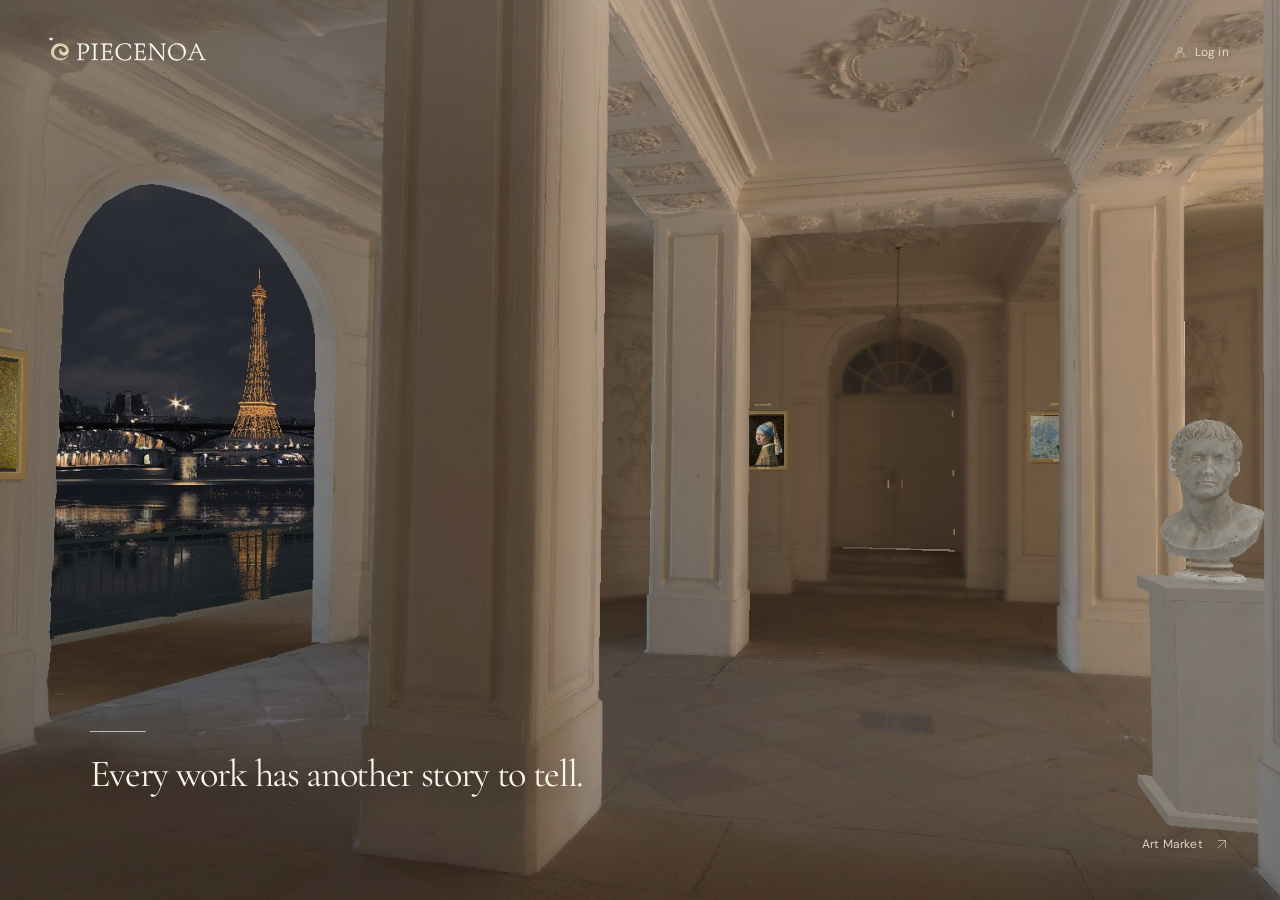
==== commit 1f94a587: "PC: two-row market header and readable sizes in narrow windows In a narrow PC window the header icon" ====
--- a/index.html
+++ b/index.html
@@ -18,12 +18,12 @@
 <meta name="piecenoa-build" content="split-assets-20261121">
 <link rel="preload" href="assets/images/gallery-poster.jpg" as="image" fetchpriority="high" media="(min-width:761px) and (pointer:fine)"><link rel="preload" href="assets/fonts/cormorant-garamond-latin.woff2" as="font" type="font/woff2" crossorigin>
 
-<meta charset="utf-8"><meta name="google-site-verification" content="lSkMyIfOdFqfqs3U8haKCu95rlHkJDGZDp3k1GG9EpQ"><script id="reload-to-gallery">(()=>{try{const nav=performance.getEntriesByType("navigation")[0];if(!nav||nav.type!=="reload")return;if(matchMedia("(max-width:760px), (pointer:coarse)").matches)return;if(/[?&](artwork|code|token_hash)=/.test(location.search)||/access_token|refresh_token|type=recovery|error=/.test(location.hash))return;history.replaceState(null,"",location.pathname+location.search)}catch{}})();</script>
+<meta charset="utf-8"><meta name="google-site-verification" content="lSkMyIfOdFqfqs3U8haKCu95rlHkJDGZDp3k1GG9EpQ"><script id="reload-to-gallery">(()=>{try{const nav=performance.getEntriesByType("navigation")[0];if(!nav||nav.type!=="reload")return;if(matchMedia("(pointer:coarse)").matches)return;if(/[?&](artwork|code|token_hash)=/.test(location.search)||/access_token|refresh_token|type=recovery|error=/.test(location.hash))return;history.replaceState(null,"",location.pathname+location.search)}catch{}})();</script>
 <style id="site-stylesheet">
-html,body{touch-action:pan-x pan-y}@media(max-width:760px),(pointer:coarse){html[data-theme] :is(#market,.dialog) :is(input:not([type=checkbox]):not([type=radio]):not([type=file]):not([type=hidden]),select,textarea){font-size:16px!important}}@font-face{font-family:"Cormorant Garamond";font-style:normal;font-weight:400 500;font-display:swap;src:url("assets/fonts/cormorant-garamond-latin-ext.woff2") format("woff2");unicode-range:U+0100-02BA,U+02BD-02C5,U+02C7-02CC,U+02CE-02D7,U+02DD-02FF,U+0304,U+0308,U+0329,U+1D00-1DBF,U+1E00-1E9F,U+1EF2-1EFF,U+2020,U+20A0-20AB,U+20AD-20C4,U+2113,U+2C60-2C7F,U+A720-A7FF}@font-face{font-family:"Cormorant Garamond";font-style:normal;font-weight:400 500;font-display:swap;src:url("assets/fonts/cormorant-garamond-latin.woff2") format("woff2");unicode-range:U+0000-00FF,U+0131,U+0152-0153,U+02BB-02BC,U+02C6,U+02DA,U+02DC,U+0304,U+0308,U+0329,U+2000-206F,U+20AC,U+2122,U+2191,U+2193,U+2212,U+2215,U+FEFF,U+FFFD}@font-face{font-family:"DM Sans";font-style:normal;font-weight:400 500;font-display:swap;src:url("assets/fonts/dm-sans-latin-ext.woff2") format("woff2");unicode-range:U+0100-02BA,U+02BD-02C5,U+02C7-02CC,U+02CE-02D7,U+02DD-02FF,U+0304,U+0308,U+0329,U+1D00-1DBF,U+1E00-1E9F,U+1EF2-1EFF,U+2020,U+20A0-20AB,U+20AD-20C4,U+2113,U+2C60-2C7F,U+A720-A7FF}@font-face{font-family:"DM Sans";font-style:normal;font-weight:400 500;font-display:swap;src:url("assets/fonts/dm-sans-latin.woff2") format("woff2");unicode-range:U+0000-00FF,U+0131,U+0152-0153,U+02BB-02BC,U+02C6,U+02DA,U+02DC,U+0304,U+0308,U+0329,U+2000-206F,U+20AC,U+2122,U+2191,U+2193,U+2212,U+2215,U+FEFF,U+FFFD}@font-face{font-family:Pretendard;font-style:normal;font-weight:400;font-display:swap;src:url("assets/fonts/pretendard.woff2") format("woff2")}:root{--ivory:#f3f0e8;--gold:#c9b58f;--ink:#262b27;--muted:#82877f;--paper:#f7f6f2;--line:#e4e5de;--accent:#b56b46;--sans:"DM Sans","Pretendard",sans-serif;--serif:"Cormorant Garamond",Georgia,serif;--control-height:44px;--radius-control:6px;--ease-out:cubic-bezier(.22,.61,.36,1)}*{box-sizing:border-box}html,body{margin:0;width:100%;height:100%;overflow:hidden;overscroll-behavior:none}body{font:14px var(--sans);color:var(--ink);background:#14171c;-webkit-font-smoothing:antialiased}button,input,select,textarea{font:inherit}button,a,input,select,textarea{-webkit-tap-highlight-color:transparent}button{border:0;background:none;color:inherit;cursor:pointer}a{color:inherit;text-decoration:none}button,a,input,select,textarea,summary{outline-offset:5px}button:focus-visible,a:focus-visible{outline:2px solid var(--gold)}input:focus-visible,select:focus-visible,textarea:focus-visible{outline:2px solid #a39472;outline-offset:2px}button:disabled{cursor:default;opacity:.5}img{display:block;max-width:100%}svg{width:20px;height:20px;flex-shrink:0;stroke:currentColor;fill:none;stroke-width:1.5;stroke-linecap:round;stroke-linejoin:round}[hidden]{display:none!important}.icon-definitions{position:absolute;width:0;height:0;overflow:hidden}.wordmark{font:400 36px/1 var(--serif);letter-spacing:-1px}.eyebrow{font-size:9px;letter-spacing:2.1px;font-weight:500}button,a{touch-action:manipulation}::selection{background:#b7a98766}.screen{position:fixed;inset:0;width:100%;height:100dvh}.brand-lockup{display:flex;align-items:center;gap:20px}.market{display:flex;flex-direction:column;background:var(--paper);animation:screen-enter .2s ease}.market-header{height:83px;flex-shrink:0;background:#fcfbf8;border-bottom:1px solid var(--line)}.market-header-inner{width:min(1296px,90%);height:100%;margin:auto;display:flex;align-items:center;gap:42px}.market-brand{display:flex;align-items:center;gap:15px}.market-brand .wordmark{font-size:33px}.market-brand small{font-size:8px;letter-spacing:1.8px;color:#8e938a;border-left:1px solid #d5d9cf;padding-left:15px;line-height:1.5}.market-nav{display:flex;align-items:center;gap:25px;height:100%}.market-nav button{position:relative;font-size:12px;color:#8a8e84;height:100%;padding:0}.market-nav button.active{color:#282e26}.market-nav button.active:after{content:"";height:2px;background:#5e6b54;position:absolute;bottom:0;left:0;right:0}.market-actions{display:flex;align-items:center;gap:18px;margin-left:auto}.messages-button{position:relative;padding:9px;display:flex;color:#646c60}.messages-button span{position:absolute;right:1px;top:2px;font-size:8px;background:#bb7452;border:2px solid #fcfbf8;border-radius:20px;color:#fff;min-width:15px;height:15px;display:grid;place-items:center}.sell-button{background:#314031;color:#fff;border-radius:var(--radius-control);padding:13px 18px;font-size:11px;display:inline-flex;gap:8px;align-items:center;transition:background .2s}.sell-button svg{width:15px;height:15px}.sell-button:hover{background:#455541}.market-scroll{flex:1;min-height:0;overflow-y:auto;overscroll-behavior:contain;scrollbar-color:#c9cec2 transparent;scrollbar-width:thin}.market-main{width:min(1296px,90%);margin:0 auto;padding:38px 0 48px}.market-intro{display:flex;align-items:end;justify-content:space-between;gap:20px}.market-intro .eyebrow{color:#9b8059;font-size:8px;margin:0 0 13px}.market-intro h1{font-weight:400;font-size:30px;letter-spacing:-1px;margin:0}.market-intro p:last-child{font-size:11px;color:#8b9086;margin:12px 0 0;line-height:1.7}.search-row{display:flex;align-items:center;margin-top:29px;border:1px solid #dce0d4;background:#fff;border-radius:var(--radius-control);padding:0 17px;gap:12px;max-width:100%;height:49px;transition:border-color .18s ease,box-shadow .18s ease}.search-row svg{width:18px;height:18px;color:#8b9484}.search-row input{flex:1;min-width:0;height:100%;border:0;background:transparent;font-size:12px;color:#303b2a;outline:none}.search-row input::placeholder{color:#a3a79f}.search-clear{font-size:17px;padding:5px;color:#949b8e}.search-key{font-size:9px;color:#a6ada0;border:1px solid #e4e7de;border-radius:4px;padding:3px 5px;line-height:1}.category-row{display:flex;gap:9px;align-items:center;padding:22px 0 25px;overflow-x:auto;scrollbar-width:none}.category-chip{border:1px solid #e0e3d9;border-radius:30px;padding:9px 17px;background:transparent;font-size:11px;white-space:nowrap;color:#7d8576;transition:background .2s,color .2s}.category-chip.active{background:#394638;color:#fff;border-color:#394638}.category-chip:hover:not(.active){background:#ecefe7}.list-heading{display:flex;justify-content:space-between;align-items:center;margin:29px 0 20px;gap:15px}.list-heading h2{font-size:16px;letter-spacing:-.3px;font-weight:500;margin:0;display:flex;gap:8px;align-items:center}.list-heading h2 span{font-size:11px;color:#8e9984;font-weight:400}.list-tools{display:flex;align-items:center;gap:18px;color:#8c9484;font-size:10px}.sort-select{border:0;background:transparent;color:#737d6a;font-size:10px;cursor:pointer;max-width:95px}.product-grid{display:grid;grid-template-columns:repeat(4,minmax(0,1fr));gap:28px 24px}.product-card{position:relative;min-width:0}.product-open{padding:0;display:block;width:100%;text-align:left}.product-image{aspect-ratio:1 / 1;background:#e9e8e0;border-radius:6px;overflow:hidden;position:relative;display:grid;place-items:center;border:1px solid #252b2510}.product-image>img{height:100%;width:100%;object-fit:cover;transition:transform .7s cubic-bezier(.2,.7,.2,1)}.product-open:hover .product-image>img{transform:scale(1.045)}.product-image.contain{background:radial-gradient(ellipse at 50% 25%,#dedbcf,#c7c6ba)}.product-image.contain>img{object-fit:contain;height:81%;width:81%;filter:drop-shadow(5px 9px 8px #1c241f30)}.sample-badge{position:absolute;top:12px;left:12px;border:1px solid #ffffff9c;background:#ffffffcf;backdrop-filter:blur(5px);font-size:8px;line-height:1;padding:5px 7px;border-radius:3px;color:#6d7467}.card-save{position:absolute;right:10px;top:10px;z-index:1;background:#ffffffda;border:1px solid #ffffffa6;border-radius:50%;width:36px;height:36px;display:grid;place-items:center;color:#838b7c;transition:color .25s,background .25s}.card-save svg{width:14px;height:14px}.card-save.saved{color:#ad704c;background:#fff4e9}.card-save.saved svg{fill:currentColor}.product-info{padding:15px 1px 0}.product-meta{font-size:10px;color:#7f8877;display:flex;align-items:center;gap:5px;line-height:1.5}.product-meta span:last-child:before{content:none;margin-right:5px}.product-info h3{font-size:14px;font-weight:400;line-height:21px;letter-spacing:-.2px;margin:8px 0 10px;color:#353c30;white-space:normal;overflow:hidden;text-overflow:ellipsis;display:-webkit-box;-webkit-line-clamp:2;-webkit-box-orient:vertical;height:42px}.product-price{font-size:16px;font-weight:500;letter-spacing:-.3px;display:flex;gap:7px;align-items:center;font-variant-numeric:tabular-nums}.product-stats{font-size:10px;color:#87927e;margin-top:13px;display:flex;gap:8px;align-items:center;justify-content:space-between}.product-stats span{display:flex;align-items:center;gap:4px}.product-stats svg{width:11px;height:11px}.status-chip{font-size:8px;font-weight:400;background:#e3e8dc;color:#798a68;padding:4px 6px;border-radius:3px;white-space:nowrap;letter-spacing:0}.status-chip.sold{background:#dedfd8;color:#8e9485}.product-card.is-sold .product-image>img{opacity:.65;filter:saturate(.6)}.market-bottom{display:flex;justify-content:space-between;gap:15px;border-top:1px solid #e5e7dd;padding-top:22px;margin-top:40px;font-size:9px;color:#a0a699;line-height:1.8}.market-bottom button{font-size:9px;color:#78856c;white-space:nowrap}.empty-state{padding:70px 20px 60px;text-align:center;color:#8b9482}.empty-state>svg{width:30px;height:30px;margin:auto;color:#a3ad99}.empty-state h3{font-size:18px;font-weight:400;color:#4e5b44;margin:20px 0 10px}.empty-state p{font-size:12px;line-height:1.8}.secondary-button{border:1px solid #d6dccf;background:transparent;color:#65745a;border-radius:var(--radius-control);padding:12px 17px;font-size:11px;display:inline-flex;align-items:center;justify-content:center;gap:8px}.empty-state button{margin-top:12px}.mobile-sell{display:none}.dialog{padding:0;border:1px solid #dce1d6;border-radius:10px;background:#fcfbf7;color:#333d2d;max-width:min(980px,94vw);max-height:90dvh;box-shadow:0 30px 110px #0005;overflow:auto;scrollbar-width:thin}.dialog::backdrop{background:#0c131abf;backdrop-filter:blur(9px)}.dialog-close{position:absolute;right:15px;top:15px;z-index:3;display:grid;place-items:center;width:40px;height:40px;border:1px solid #d7dccc;background:#fcfbf7df;border-radius:var(--radius-control);color:#6d7962;font-size:20px}.detail-layout{display:grid;grid-template-columns:1.08fr 1fr;min-height:550px}.detail-photo{min-height:100%;background:#e4e5db;display:grid;place-items:center;padding:25px}.detail-photo>img{width:100%;max-height:72dvh;object-fit:contain}.detail-content{padding:46px 36px 32px}.detail-topline{display:flex;align-items:center;gap:7px;font-size:9px;color:#9b8a70;margin-bottom:19px}.detail-topline .sample-badge{position:static;font-size:8px}.detail-seller{display:flex;gap:10px;align-items:center;padding-bottom:20px;border-bottom:1px solid var(--line)}.avatar{width:34px;height:34px;background:#e7eade;color:#80926e;border:1px solid #dce2d3;border-radius:50%;display:grid;place-items:center;font-family:var(--serif);font-size:19px}.detail-seller strong{font-size:12px;font-weight:500}.detail-seller p{font-size:11px;color:#7e8973;margin:5px 0 0}.detail-content h2{font-size:24px;line-height:1.5;font-weight:400;letter-spacing:-.5px;margin:23px 0 10px;word-break:keep-all;overflow-wrap:anywhere}.detail-category{font-size:11px;color:#7e8973;margin:0 0 18px}.detail-price{font-size:24px;font-weight:500;letter-spacing:-.5px;margin-bottom:22px}.detail-description{font-size:13px;line-height:1.9;color:#69775e;white-space:pre-line;overflow-wrap:anywhere;margin:0 0 25px}.detail-notice{font-size:10px;line-height:1.9;padding:12px 13px;background:#efefe7;border-radius:5px;color:#758268;margin-bottom:23px}.detail-actions{display:flex;gap:9px}.detail-actions .primary-button{flex:1}.detail-heart{width:43px;flex-shrink:0;border:1px solid #d7decc;border-radius:5px;color:#89987a;display:grid;place-items:center}.detail-heart.saved{color:#b4734c}.detail-heart.saved svg{fill:currentColor}.primary-button{background:#35462f;color:#fff;border:1px solid #35462f;border-radius:var(--radius-control);display:inline-flex;align-items:center;justify-content:center;gap:9px;padding:13px 19px;font-size:12px;transition:background .2s;min-height:var(--control-height)}.primary-button:hover{background:#4a5b42}.primary-button svg{width:15px;height:15px}.owner-actions{display:flex;gap:10px;flex-wrap:wrap;margin-top:18px}.owner-actions select{border:1px solid #d8dfce;border-radius:var(--radius-control);padding:10px;background:#f5f6ef;color:#6b7b5b;font-size:11px}.delete-post{font-size:10px;color:#a79a8c;text-decoration:underline}.form-dialog{width:580px}.form-header{padding:30px 32px 22px;border-bottom:1px solid var(--line)}.form-header .eyebrow{font-size:8px;color:#a39173;margin:0 0 10px}.form-header h2{font-size:24px;font-weight:400;letter-spacing:-.6px;margin:0}.form-header>p:last-child{font-size:11px;line-height:1.8;color:#7e8973;margin:9px 0 0}.sell-form{padding:25px 32px 30px}.photo-picker{display:flex;align-items:center;gap:17px;margin-bottom:23px}.photo-button{width:89px;height:89px;position:relative;border:1px dashed #bfcab4;border-radius:6px;background:#f0f2e9;display:flex;align-items:center;justify-content:center;flex-direction:column;gap:9px;color:#95a385;overflow:hidden;cursor:pointer}.photo-button input{position:absolute;width:100%;height:100%;inset:0;opacity:0;cursor:pointer}.photo-button:focus-within{outline:2px solid #a39472;outline-offset:4px}.photo-button>span{font-size:9px}.photo-button>svg{width:23px;height:23px}.photo-button img{position:absolute;inset:0;width:100%;height:100%;object-fit:cover;pointer-events:none}.photo-help{font-size:10px;line-height:1.9;color:#9ca58f}.form-label{display:block;font-size:12px;margin:0 0 9px;color:#66745a}.form-label span{color:#b8bda8;font-size:9px;margin-left:5px}.form-field{margin-bottom:20px}.form-field input,.form-field textarea,.form-field select{width:100%;border:1px solid #dce2d1;border-radius:var(--radius-control);background:#fff;color:#536347;padding:12px 13px;font-size:12px;line-height:1.7}.form-field input::placeholder,.form-field textarea::placeholder{color:#929d86}.form-field textarea{resize:vertical;min-height:110px;max-height:220px}.form-columns{display:grid;grid-template-columns:1fr 1fr;gap:15px}.form-footer{display:flex;justify-content:space-between;align-items:center;gap:20px;border-top:1px solid var(--line);padding-top:20px}.form-footer p{font-size:9px;color:#a2ab94;line-height:1.8;margin:0}.form-error{color:#a76449;font-size:11px;line-height:1.8;margin:0 0 16px}.info-dialog{width:480px;padding:38px 35px;color:#66755c}.info-dialog .eyebrow{color:#ab9470;font-size:8px;margin-top:0}.info-dialog h2{font-size:27px;line-height:1.5;font-weight:400;margin:18px 0;letter-spacing:-.7px;color:#38472f}.info-dialog p{font-size:12px;line-height:2;color:#8a957f}.info-dialog a{border-bottom:1px solid #cbd3c0}.info-dialog .primary-button{margin-top:20px}.chat-dialog{width:790px;height:570px;overflow:hidden}.chat-layout{display:grid;grid-template-columns:235px 1fr;height:100%}.chat-sidebar{border-right:1px solid #e1e6d8;background:#f3f4ec;overflow-y:auto;scrollbar-width:thin}.chat-sidebar>h2{font-size:18px;font-weight:400;margin:28px 21px 21px;color:#4e6043}.thread-button{display:block;width:100%;padding:17px 20px;border-top:1px solid #e2e7d9;text-align:left;border-radius:var(--radius-control)}.thread-button.active{background:#e4e9db}.thread-button strong{font-size:11px;font-weight:500;display:block;white-space:nowrap;overflow:hidden;text-overflow:ellipsis}.thread-button p{font-size:10px;color:#9da68f;white-space:nowrap;overflow:hidden;text-overflow:ellipsis;margin:8px 0 0}.thread-button small{font-size:8px;display:block;color:#b0b7a3;margin-top:9px}.chat-main{display:flex;flex-direction:column;min-width:0;min-height:0}.chat-main-header{padding:22px 48px 16px 23px;min-height:83px;border-bottom:1px solid #e2e7d8}.chat-main-header h3{font-size:12px;font-weight:500;margin:0 0 6px;line-height:1.6}.chat-main-header p{font-size:9px;margin:0;color:#98a38a;line-height:1.7}.chat-disclaimer{font-size:9px;line-height:1.7;color:#9ca68f;background:#eef1e5;padding:10px 20px;text-align:center}.chat-messages{overflow-y:auto;min-height:0;flex:1;padding:23px 22px;scrollbar-width:thin}.chat-welcome{font-size:11px;text-align:center;line-height:1.9;color:#a6b09a;padding:50px 15px}.message{display:flex;flex-direction:column;align-items:flex-end;margin-bottom:15px}.message p{max-width:90%;background:#e3e9d8;padding:11px 14px;border-radius:12px 12px 3px;font-size:12px;line-height:1.8;margin:0;color:#657957;white-space:pre-wrap;overflow-wrap:anywhere}.message small{font-size:8px;color:#b2bba6;margin-top:6px}.chat-input{display:flex;gap:10px;align-items:center;border-top:1px solid #e2e7d8;padding:15px}.chat-input input{flex:1;min-width:0;border:1px solid #dce3d1;background:#fff;border-radius:var(--radius-control);padding:12px;font-size:11px;color:#718362}.chat-input button{width:36px;height:36px;border-radius:var(--radius-control);background:#4a613d;color:#fff;display:grid;place-items:center}.chat-input button svg{width:17px;height:17px}.no-threads{padding:45px 18px;text-align:center;font-size:11px;color:#9ca98e;line-height:1.9}.toast{position:fixed;bottom:28px;left:50%;z-index:100;transform:translate(-50%,15px);opacity:0;pointer-events:none;padding:14px 22px;background:#fcfbf4;color:#5d6a51;border:1px solid #dbe1d0;border-radius:40px;font-size:11px;line-height:1.7;box-shadow:0 7px 25px #0002;max-width:90vw;text-align:center;transition:transform .25s,opacity .25s}.toast.show{opacity:1;transform:translate(-50%)}@keyframes screen-enter{0%{opacity:0;transform:translateY(8px)}to{opacity:1;transform:none}}@media(max-width:1100px){.market-header-inner{gap:28px}.market-brand small{display:none}.market-nav{gap:19px}.market-actions{gap:12px}.product-grid{grid-template-columns:repeat(3,minmax(0,1fr));gap:25px 20px}.market-main{padding-top:34px}.market-intro h1{font-size:26px}.detail-content{padding:43px 28px 27px}.detail-layout{min-height:500px}.detail-content h2{font-size:21px}}@media(max-width:760px){.market-header{height:72px}.market-header-inner{width:89%;gap:20px}.market-brand .wordmark{font-size:29px}.market-nav{gap:16px}.market-nav button{font-size:10px}.market-nav button[data-mode=mine]{display:none}.market-actions{gap:0}.sell-button{font-size:10px;padding:11px 13px;border-radius:var(--radius-control)}.sell-button svg{display:none}.messages-button{padding:8px}.market-main{width:89%;padding-top:30px}.market-intro h1{font-size:23px;line-height:1.5}.market-intro .eyebrow{font-size:6px;letter-spacing:1.6px;margin-bottom:9px}.market-intro p:last-child{font-size:9px;max-width:220px}.search-row{margin-top:24px;height:46px;padding:0 14px;border-radius:var(--radius-control)}.search-row input{font-size:11px}.search-key{display:none}.category-row{gap:7px;padding:18px 0 21px;margin-right:-6vw;padding-right:6vw}.category-chip{font-size:10px;padding:8px 14px}.list-heading{margin:27px 0 18px}.list-heading h2{font-size:14px}.list-tools{gap:12px;font-size:9px}.sort-select{font-size:9px}.product-grid{grid-template-columns:repeat(2,minmax(0,1fr));gap:25px 17px}.product-info{padding-top:12px}.product-info h3{font-size:12px;margin:7px 0}.product-price{font-size:14px;flex-wrap:wrap;gap:5px}.product-meta{font-size:8px}.sample-badge{top:9px;left:9px;font-size:7px;padding:4px 6px}.card-save{top:8px;right:8px;width:28px;height:28px}.card-save svg{width:12px;height:12px}.product-stats{font-size:8px;margin-top:9px}.market-bottom{font-size:8px;margin-top:30px;align-items:start;padding-bottom:50px}.market-bottom>span{max-width:75%}.dialog{max-width:93vw;max-height:91dvh}.detail-layout{grid-template-columns:1fr;min-height:0}.detail-photo{height:38dvh;min-height:0;padding:22px}.detail-photo>img{height:100%;width:100%;object-fit:contain;max-height:33dvh}.detail-content{padding:27px 25px}.detail-topline{margin-bottom:15px}.detail-content h2{font-size:22px;margin-top:20px}.detail-description{font-size:12px}.detail-price{font-size:23px;margin-bottom:18px}.detail-notice{font-size:9px}.form-header{padding:26px 25px 20px}.sell-form{padding:22px 25px 25px}.form-header h2{font-size:22px}.form-header>p:last-child{font-size:9px;padding-right:20px}.form-label{font-size:10px}.form-field input,.form-field select,.form-field textarea{font-size:12px;padding:10px 12px}.form-columns,.form-footer{gap:12px}.form-footer p{font-size:8px}.form-footer .primary-button{padding:12px 15px;white-space:nowrap}.photo-picker{gap:15px}.photo-help{font-size:9px}.info-dialog{padding:35px 26px}.info-dialog h2{font-size:24px}.chat-dialog{height:610px;width:94vw}.chat-layout{grid-template-columns:1fr;grid-template-rows:110px 1fr}.chat-sidebar{border-right:0;border-bottom:1px solid var(--line);overflow-x:auto;overflow-y:hidden;white-space:nowrap;padding:14px 18px;display:flex;gap:9px;align-items:center}.chat-sidebar>h2{font-size:15px;margin:0 8px 0 0}.thread-button{padding:10px;border:1px solid #dee5d1;border-radius:var(--radius-control);width:145px;min-width:145px;height:70px}.thread-button strong{font-size:10px}.thread-button p{font-size:9px;margin-top:5px}.thread-button small{display:none}.no-threads{padding:10px;font-size:10px;white-space:normal}.chat-main-header{padding:16px 20px;min-height:73px}.chat-disclaimer{font-size:8px;padding:9px 17px}.chat-main{min-height:0}.chat-messages{padding:17px}.chat-input{padding:12px}.chat-input input{font-size:11px;border-radius:var(--radius-control)}.message p{font-size:11px}.toast{font-size:10px;bottom:24px}.mobile-sell{position:fixed;display:flex;align-items:center;gap:7px;bottom:24px;right:5.5%;padding:13px 17px;border-radius:30px;background:#35482e;color:#fff;box-shadow:0 5px 20px #20331830;font-size:11px;z-index:5}.mobile-sell svg{width:15px;height:15px}}@media(max-width:480px){.market-header-inner{gap:20px}.market-nav{gap:14px}.market-actions .sell-button{display:none}.market-actions{margin-left:auto}.market-intro{gap:10px}.market-intro h1{font-size:21px}.market-intro p:last-child{font-size:8px}.list-tools{gap:7px}.sort-select{max-width:77px;font-size:8px}.product-grid{gap:25px 14px}.product-info h3{font-size:11px}.product-meta,.market-bottom{font-size:7px}.market-bottom button{font-size:8px}.form-columns{grid-template-columns:1fr}.form-columns .form-field{margin-bottom:18px}.form-columns{gap:0}}@media(max-width:360px){.market-header-inner{gap:17px}.market-brand .wordmark{font-size:27px}.market-nav{gap:12px}.market-nav button{font-size:9px}.market-intro h1{font-size:19px}.product-info h3{font-size:10px}.product-price{font-size:13px}.category-chip{font-size:9px;padding:8px 12px}}@media(max-height:500px)and (min-width:600px){.detail-layout{grid-template-columns:1fr 1fr}.detail-photo{height:auto}.dialog{max-height:94dvh}.chat-dialog{height:94dvh}.chat-layout{grid-template-columns:190px 1fr;grid-template-rows:1fr}.chat-sidebar{display:block;overflow-y:auto;white-space:normal;padding:15px}.chat-sidebar>h2{margin:0 0 15px}.thread-button{width:100%;margin-top:9px;border-radius:var(--radius-control)}}@media(prefers-reduced-motion:reduce){*,*:before,*:after{animation:none!important;transition:none!important}}@media(max-width:760px){.product-meta{font-size:10px;line-height:1.5}.product-info h3{font-size:13px;line-height:1.6}.product-price{font-size:15px}.product-stats{font-size:10px}.card-save{width:36px;height:36px}.card-save:after{content:"";position:absolute;inset:-4px}.card-save svg{width:14px;height:14px}.search-row input{font-size:14px}.category-chip{min-height:36px}.form-label{font-size:12px}.form-field input,.form-field select,.form-field textarea{font-size:16px}.chat-input input{font-size:16px;border-radius:var(--radius-control)}.dialog-close{width:40px;height:40px;right:12px;top:12px;border-radius:var(--radius-control)}.market-bottom{font-size:9px}}@media(max-width:360px){.product-info h3{font-size:12px}}.sr-only{position:absolute!important;width:1px;height:1px;padding:0;margin:-1px;overflow:hidden;clip:rect(0,0,0,0);white-space:nowrap;border:0}.search-row:focus-within{border-color:#88987b;box-shadow:0 0 0 3px #6e805a0d}.search-row input:focus-visible{outline:none}.product-meta span+span:before{content:"·";margin-right:5px}.product-stats .card-signals{gap:12px}.product-open:focus-visible{outline:2px solid #8c9b7b;outline-offset:5px;border-radius:5px}.card-save:focus-visible{outline:2px solid #758a62;outline-offset:3px}.product-image>img{transition:transform .4s var(--ease-out)}.product-open:hover .product-image>img{transform:scale(1.025)}.category-row{position:sticky;top:0;z-index:6;background:var(--paper)}.market-nav button:focus-visible{outline-offset:-6px}.messages-button{min-width:44px;min-height:44px;align-items:center;justify-content:center}.sell-button{min-height:44px;border-radius:var(--radius-control)}.detail-actions{position:sticky;bottom:-1px;z-index:2;background:#fcfbf7;padding-top:14px}.detail-heart{min-height:44px}.photo-button{border-style:solid;background:#f3f4ed}.photo-button:has(img:not([hidden])){border-color:#bbc7ad}.dialog{border-radius:10px}.form-error{padding:11px 13px;border:1px solid #cfa88b66;background:#f8efe6;border-radius:5px}@media(max-width:760px){.market-nav button[data-mode=mine]{display:block}.market-header-inner{gap:18px}.market-nav{gap:15px}.market-nav button{font-size:10px}.market-actions{gap:0}.product-info h3{font-size:13px;line-height:20px;height:40px;margin:8px 0 10px}.product-meta,.product-stats{font-size:10px}.category-row{padding-top:15px;padding-bottom:17px}.detail-content{padding:27px 25px}.detail-content h2{font-size:23px}.detail-description{font-size:13px}.detail-category{font-size:11px}.detail-notice{font-size:10px}.form-header>p:last-child{font-size:10px}.chat-main-header h3{font-size:13px}.chat-main-header p{font-size:10px}.message p{font-size:13px}.chat-disclaimer{font-size:9px}.thread-button strong{font-size:11px}.dialog-close{width:40px;height:40px;border-radius:var(--radius-control)}.market-main{padding-top:29px}.market-bottom{padding-bottom:58px}}@media(max-width:480px){.market-header-inner{gap:17px}.market-nav{gap:13px}.market-nav button{font-size:10px}.detail-content h2{font-size:22px}}@media(max-width:360px){.market-header-inner{gap:13px}.market-nav{gap:10px}.market-nav button{font-size:9px}.market-brand .wordmark{font-size:27px}.product-info h3{font-size:12px}.product-meta{font-size:9px}}.status-chip{font-size:10px;color:#60764c}.status-chip.sold{color:#6d7564}.chat-input button{width:44px;height:44px}.list-heading{flex-wrap:wrap;row-gap:12px}.list-tools{margin-left:auto}@media(max-width:760px){.list-tools{font-size:10px;gap:10px}.sort-select{font-size:10px;max-width:95px}.category-chip{font-size:11px}.status-chip{font-size:9px}.chat-input button{width:44px;height:44px}}body,body *{font-style:normal!important}input::placeholder,textarea::placeholder{font-style:normal}.wordmark{font-kerning:normal}.market-brand .wordmark{font-size:30px;letter-spacing:-.025em}@media(max-width:760px){.market-brand .wordmark{font-size:25px}}@media(max-width:360px){.market-brand .wordmark{font-size:22px}.market-header-inner{gap:11px}.market-nav{gap:9px}}.market-actions{gap:12px}.form-label .field-name{font-size:inherit;color:inherit;margin-left:0}.sort-select{max-width:140px;min-width:80px}.photo-help{max-width:300px}.form-footer #draft-state{font-size:10px;line-height:1.7;max-width:250px}.chat-main-header{padding-right:75px}.info-dialog>.eyebrow{padding-right:120px}.form-header>.eyebrow{padding-right:130px}.market-nav button{white-space:nowrap}@media(max-width:760px){.market-header{height:106px}.market-header-inner{display:grid;grid-template-columns:1fr auto;grid-template-rows:62px 44px;gap:0;width:89%;height:100%}.market-brand{grid-column:1;grid-row:1}.market-actions{grid-column:2;grid-row:1;gap:9px;margin-left:0}.market-nav{grid-column:1 / -1;grid-row:2;gap:26px;align-self:stretch;justify-content:flex-start}.market-nav button{font-size:12px;height:44px;min-height:44px}.market-nav button[data-mode=mine]{display:block}.market-main{padding-top:26px}.market-intro h1{font-size:24px}.market-intro p:last-child{max-width:250px;font-size:10px}.sort-select{font-size:10px;max-width:125px}.category-chip{font-size:11px}.form-footer #draft-state{font-size:9px;max-width:180px}.chat-main-header{padding-right:20px}.chat-sidebar{padding-right:65px}.chat-main-header h3{font-size:12px}.form-header>.eyebrow{padding-right:125px}.info-dialog>.eyebrow{padding-right:125px}.photo-help{font-size:10px;line-height:1.8}.list-heading{row-gap:12px}.list-tools{gap:10px}.market-bottom>span{max-width:75%}}@media(max-width:480px){.market-nav{gap:24px}.market-nav button{font-size:11px}.market-intro h1{font-size:23px}.market-intro p:last-child{font-size:9px;max-width:210px}.form-header h2{font-size:23px}.sort-select{max-width:120px}.detail-content h2{font-size:22px}}@media(max-width:360px){.market-nav{gap:22px}.market-nav button{font-size:11px}.market-brand .wordmark{font-size:24px}.market-intro h1{font-size:21px}.market-intro p:last-child{max-width:170px}.list-tools{font-size:9px}.sort-select{font-size:9px;max-width:115px}.form-footer{gap:10px}.form-footer .primary-button{font-size:11px;padding:12px 14px}}@media(max-height:500px)and (min-width:600px){.market-header{height:72px}.market-header-inner{display:flex;gap:22px}.market-nav{height:100%;gap:20px}.market-nav button{height:100%}.market-actions{margin-left:auto}.chat-sidebar{padding-right:15px}.chat-main-header{padding-right:75px}}.gallery{color:var(--ivory);background:radial-gradient(ellipse 45% 66% at 50% 43%,#303b4b,#202a38 38%,#171e28 66%,#11161c);isolation:isolate;overflow:hidden}.gallery:before{content:"";position:absolute;inset:0;z-index:-1;opacity:.035;background-image:url("data:image/svg+xml,%3Csvg xmlns='http://www.w3.org/2000/svg' width='200' height='200'%3E%3Cfilter id='n'%3E%3CfeTurbulence type='fractalNoise' baseFrequency='.7' numOctaves='3' stitchTiles='stitch'/%3E%3C/filter%3E%3Crect width='100%25' height='100%25' opacity='.8' filter='url(%23n)'/%3E%3C/svg%3E");pointer-events:none}.gallery{font-family:var(--serif)}.home-header{position:absolute;inset:0 0 auto;height:96px;padding:0 5.5vw;display:flex;align-items:center;z-index:3}.home-header .wordmark{font:400 30px/1 var(--serif);letter-spacing:-.025em;font-kerning:normal}.gallery-content{position:absolute;inset:0;display:flex;align-items:center;justify-content:center;flex-direction:column;gap:clamp(28px,4.8vh,48px);padding:108px 24px 96px;text-align:center;transition:opacity .24s ease,transform .24s ease}.gallery-copy{width:100%;max-width:940px}.gallery h1{margin:0;color:#f3f0e8;font-size:clamp(48px,min(5.4vw,8.2vh),78px);font-weight:400;line-height:1.1;letter-spacing:-.047em;font-kerning:normal;text-wrap:balance}.gallery h1 .line{display:inline}.entry-wrap{position:relative;display:flex;flex-direction:column;align-items:center;gap:18px;isolation:isolate}.entry-frame{position:relative;display:block;flex-shrink:0;width:min(460px,49vh,78vw);aspect-ratio:4/3;padding:0;outline-offset:10px;filter:drop-shadow(0 2px 2px #050b1466) drop-shadow(0 14px 20px #0309124d);transition:transform .3s var(--ease-out),filter .3s ease}.entry-frame>img{display:block;width:100%;height:100%;max-height:none;object-fit:cover;pointer-events:none}.gallery.is-leaving .gallery-content{opacity:0;transform:translateY(-6px)}@media(hover:hover){.entry-frame:hover{transform:translateY(-3px);filter:drop-shadow(0 3px 3px #050b1466) drop-shadow(0 19px 25px #03091259)}}.entry-frame:active{transform:translateY(-1px)}@media(min-width:1700px){.gallery-content{gap:48px}.entry-frame{width:min(500px,47vh)}}@media(max-width:760px){.home-header{height:80px;padding:0 7vw}.gallery-content{gap:32px;padding:96px 24px 88px}.gallery h1{font-size:clamp(44px,10.8vw,62px);line-height:1.08;letter-spacing:-.045em}.gallery h1 .line{display:block}.entry-frame{width:min(370px,44vh,78vw)}.entry-wrap{gap:12px}}@media(max-width:360px){.gallery h1{font-size:42px}.gallery-content{gap:26px}}@media(max-height:650px)and (orientation:portrait){.home-header{height:68px}.gallery-content{gap:22px;padding:84px 24px 70px}.gallery h1{font-size:36px}.entry-frame{width:min(72vw,37vh)}.entry-wrap{gap:8px}}@media(max-height:500px)and (orientation:portrait){.gallery-content{gap:16px;padding:74px 22px 60px}.gallery h1{font-size:30px}.entry-frame{width:34vh}.entry-wrap{gap:0}}@media(max-height:540px)and (min-width:600px){.home-header{height:70px}.gallery-content{display:grid;grid-template-columns:minmax(0,1fr) minmax(0,1fr);gap:32px;align-content:center;max-width:1040px;margin:auto;padding:82px 7vw 58px}.gallery h1{font-size:clamp(32px,4.2vw,46px)}.gallery h1 .line{display:block}.entry-frame{width:min(35vw,59vh)}.entry-wrap{gap:4px}}@media(prefers-reduced-motion:reduce){.gallery-content,.entry-frame{transition:none}.entry-frame:hover,.entry-frame:active{transform:none}}@media(max-width:760px){.home-header .wordmark{font-size:25px}}@media(max-width:360px){.home-header .wordmark{font-size:24px}}#info-content .how-to-list{margin:22px 0 0;padding-left:20px}#info-content .how-to-list li{padding-left:8px;margin:0 0 20px}#info-content .how-to-list li::marker{font-size:11px;color:#8a957f}#info-content .how-to-list h3{margin:0 0 6px;font-size:14px;line-height:1.5;font-weight:500;color:#43513a}#info-content .how-to-list p{margin:0;font-size:12px;line-height:1.85;color:#69775e}#info-content .how-to-note{margin:24px 0 0;padding-top:16px;border-top:1px solid var(--line);font-size:11px;line-height:1.8;color:#7c8772}@keyframes piece-reveal{0%{opacity:0;transform:translateY(18px) scale(.985)}to{opacity:1;transform:translateY(0) scale(1)}}@keyframes copy-reveal{0%{opacity:0;transform:translateY(10px)}to{opacity:1;transform:translateY(0)}}@keyframes light-arrive{0%{opacity:0}to{opacity:.78}}@keyframes light-breathe{0%,to{opacity:.78;transform:translate(-50%) scaleX(1)}50%{opacity:.88;transform:translate(-50%) scaleX(1.018)}}@keyframes panel-reveal{0%{opacity:0;transform:translateY(10px) scale(.99)}to{opacity:1;transform:translateY(0) scale(1)}}@keyframes backdrop-reveal{0%{opacity:0}to{opacity:1}}@keyframes card-reveal{0%{opacity:0;transform:translateY(16px)}to{opacity:1;transform:translateY(0)}}.gallery:not([hidden]) .home-header{animation:copy-reveal .65s var(--ease-out) both}.gallery:not([hidden]) .gallery-copy{animation:copy-reveal .8s var(--ease-out) .1s both}.gallery:not([hidden]) .entry-wrap{animation:piece-reveal 1s var(--ease-out) .2s both}.dialog[open]{animation:panel-reveal .26s var(--ease-out) both}.dialog[open]::backdrop{animation:backdrop-reveal .22s ease-out both}.info-dialog[open] .how-to-list li{animation:copy-reveal .35s var(--ease-out) both}.info-dialog[open] .how-to-list li:nth-child(2){animation-delay:.05s}.info-dialog[open] .how-to-list li:nth-child(3){animation-delay:.1s}.product-card.motion-pending{opacity:0;transform:translateY(16px)}.product-card.motion-enter{animation:card-reveal .5s var(--ease-out) var(--card-delay,0ms) both}.primary-button,.sell-button,.secondary-button{transition:background .18s ease,color .18s ease,border-color .18s ease,transform .18s ease}.primary-button svg,.sell-button svg{transition:transform .2s ease}.card-save{transition:color .2s ease,background .2s ease,transform .18s ease}.product-image{transition:border-color .25s ease,box-shadow .25s ease}.product-info h3{transition:color .2s ease}@media(hover:hover){.primary-button:hover,.sell-button:hover,.secondary-button:hover{transform:translateY(-1px)}.primary-button:hover svg{transform:translate(2px)}.card-save:hover{transform:scale(1.06)}.product-open:hover .product-image{border-color:#88987b66;box-shadow:0 5px 15px #2836220a}.product-open:hover .product-info h3{color:#63774e}}.primary-button:active,.sell-button:active,.secondary-button:active{transform:translateY(0)}.card-save:active{transform:scale(.94)}@media(prefers-reduced-motion:reduce){.product-card.motion-pending,.product-card.motion-enter{opacity:1!important;transform:none!important}.primary-button:hover,.sell-button:hover,.secondary-button:hover,.primary-button:hover svg,.card-save:hover,.card-save:active{transform:none}}.gallery{background:#e5e8e8;color:#464741;font-family:var(--serif);--tour-progress:0;--intro-opacity:1;--arrival-opacity:0}.gallery:before{display:none}.gallery-stage{position:absolute;inset:0;overflow:hidden;background:linear-gradient(#bacfdf,#eef1ef 57%,#d8d9d6);touch-action:none}.gallery-stage canvas{display:block;width:100%;height:100%;outline:none}.gallery-scroll{position:absolute;inset:0;z-index:2;overflow:hidden;overscroll-behavior:contain;scrollbar-width:none;touch-action:none;outline:none;cursor:default}.gallery-scroll::-webkit-scrollbar{display:none}.gallery-scroll:focus-visible{outline:none}.gallery.is-fallback .gallery-scroll{display:none}.community-shortcut{position:absolute;right:4.5vw;bottom:max(30px,env(safe-area-inset-bottom));z-index:6;display:inline-flex;align-items:center;gap:28px;min-height:46px;padding:13px 19px 13px 22px;border:1px solid #76826b55;border-radius:28px;color:#56644c;background:#f7f9f1a6;backdrop-filter:blur(16px);box-shadow:0 3px 20px #3c4b3108;font:12px/1.5 var(--sans);transition:background .18s,border-color .18s,opacity .18s}.community-shortcut span{font-style:normal!important}.community-shortcut svg{width:15px;height:15px;stroke-width:1.25;transition:transform .2s}.community-shortcut:hover{background:#fafcf5ee;border-color:#76826b99}.community-shortcut:hover svg{transform:translate(2px,-2px)}.gallery.is-leaving .community-shortcut,.gallery.is-direct-leaving .community-shortcut{opacity:0;pointer-events:none}.gallery.is-direct-leaving .gallery-stage{opacity:0;transition:opacity .18s}.gallery.is-direct-leaving .home-header,.gallery.is-direct-leaving .gallery-content{opacity:0!important;pointer-events:none}@media(max-width:760px){.community-shortcut{right:6vw;bottom:max(24px,env(safe-area-inset-bottom));min-height:42px;gap:22px;padding:11px 16px 11px 19px;font-size:11px}}.gallery-vignette{position:absolute;inset:0;pointer-events:none;z-index:1;background:radial-gradient(ellipse at 50% 46%,transparent 36%,#56677812 100%)}.home-header{height:100px;padding:0 4.5vw;justify-content:space-between;z-index:6;pointer-events:none;animation:none!important;transition:opacity .5s}.home-header>*{pointer-events:auto}.home-header .wordmark{font-size:31px;letter-spacing:-.04em;color:#424944}.home-navigation{display:flex;align-items:center;gap:28px;font:12px var(--sans);color:#4c5752}.home-navigation button{padding:12px 0;display:flex;gap:8px;align-items:center;border-bottom:1px solid #68756844}.home-navigation svg{width:14px;height:14px}.gallery .gallery-content{inset:auto 0 104px;display:block;margin:0;padding:0 6.4vw;pointer-events:none;text-align:left;z-index:3;opacity:var(--intro-opacity);transform:none!important;transition:none;max-width:690px}.gallery .gallery-copy{animation:none!important}.gallery .gallery-copy .eyebrow{font:10px/1.4 var(--sans);letter-spacing:.21em;color:#68746e;margin:0 0 20px}.gallery h1{color:#414a44;font-size:clamp(52px,5.7vw,88px);line-height:.98;letter-spacing:-.055em;text-shadow:0 2px 35px #ffffff9c}.gallery h1 .line{display:block}.gallery .entry-wrap{position:absolute;inset:0;display:block;pointer-events:none;animation:none!important;isolation:auto;z-index:4}.gallery .entry-frame{position:absolute;left:50%;top:48%;width:min(400px,60vw);height:auto;aspect-ratio:4/3;transform:translate(-50%,-50%);filter:drop-shadow(0 14px 18px #2733343d);pointer-events:auto;transition:none;opacity:0}.gallery .entry-frame>img{height:100%;width:100%;object-fit:contain}.gallery.is-3d-ready .entry-frame{transform:none;filter:none;aspect-ratio:auto;pointer-events:none;opacity:0}.gallery.is-3d-ready.is-arrived .entry-frame{pointer-events:auto;opacity:1}.gallery.is-3d-ready .entry-frame>img{opacity:0}.gallery .entry-frame:hover,.gallery .entry-frame:active{transform:none;filter:none}.gallery .entry-frame:focus-visible{outline:2px solid #a08343;outline-offset:9px}.gallery.is-fallback .gallery-stage{background:radial-gradient(ellipse at 50% 35%,#f9faf5,#cbd3d3)}.gallery.is-fallback .entry-frame{opacity:1;top:45%;pointer-events:auto}.gallery.is-fallback .gallery-content{top:115px;bottom:auto;text-align:center;max-width:none;opacity:1}.gallery.is-fallback h1{font-size:46px}.gallery.is-fallback h1 .line{display:inline}.gallery.is-leaving .home-header,.gallery.is-leaving .gallery-content{opacity:0!important;pointer-events:none}.gallery-portal{position:absolute;inset:0;z-index:7;background:var(--ui-bg,#f4f1ea);opacity:0;pointer-events:none;transition:opacity .45s ease}.gallery.is-portal-white .gallery-portal{opacity:1}.market.community-arriving{animation:community-arrive .8s cubic-bezier(.2,.7,.2,1) both}@keyframes community-arrive{0%{opacity:0;transform:scale(1.035)}to{opacity:1;transform:scale(1)}}@media(min-width:1600px){.gallery-content{bottom:120px!important}}@media(max-width:760px){.home-header{height:85px;padding:0 6vw}.home-header .wordmark{font-size:26px}.home-navigation{font-size:10px;gap:12px}.home-navigation>span{display:none}.gallery .gallery-content{padding:0 7vw;bottom:135px;max-width:400px}.gallery h1{font-size:clamp(44px,12vw,68px)}.gallery .gallery-copy .eyebrow{font-size:8px;margin-bottom:16px}.gallery.is-fallback .entry-frame{width:75vw}.gallery.is-fallback .gallery-content{top:110px;bottom:auto!important}.gallery.is-fallback h1{font-size:28px}}@media(max-height:600px)and (min-width:600px){.home-header{height:66px}.gallery .gallery-content{bottom:94px!important;max-width:450px}.gallery h1{font-size:48px}}@media(prefers-reduced-motion:reduce){.gallery-portal{transition:none}.market.community-arriving{animation:none}}.home-navigation .home-login{display:inline-flex;align-items:center;justify-content:center;gap:9px;min-height:42px;padding:11px 21px;border:1px solid #68756860;border-radius:30px;background:#f8faf566;color:#485746;backdrop-filter:blur(14px);box-shadow:0 2px 12px #3c4d3505;font:12px/1.4 var(--sans);transition:background .18s,border-color .18s,box-shadow .18s}.home-navigation .home-login svg{width:15px;height:15px;stroke-width:1.25}.home-navigation .home-login:hover{background:#f8faf5d9;border-color:#68756899;box-shadow:0 3px 18px #3c4d350c}.home-navigation .home-login:focus-visible{outline:2px solid #78876d;outline-offset:4px}.auth-dialog{width:min(440px,calc(100vw - 32px));max-width:440px;max-height:calc(100dvh - 40px);border:1px solid #d6dacd;border-radius:16px;background:#fafaf5;box-shadow:0 28px 110px #25312440;color:#344231}.auth-dialog::backdrop{background:#23352b45;backdrop-filter:blur(12px)}.auth-content{padding:43px 38px 27px}.auth-close{top:14px;right:14px;width:32px;height:32px;min-height:32px;background:none;border:0;border-radius:50%}.auth-close svg{width:17px;height:17px}.auth-close:hover{background:#e9eddf}.auth-wordmark{display:block;font:400 27px/1 var(--serif);letter-spacing:-.035em;color:#506048;margin-bottom:26px}.auth-content h2{font:400 23px/1.5 var(--sans);letter-spacing:-1px;margin:0;color:#36422f}.auth-intro{font:12px/1.8 var(--sans);color:#86907e;margin:7px 0 24px}.auth-tabs{display:grid;grid-template-columns:1fr 1fr;border-bottom:1px solid #dce2d3;margin-bottom:26px}.auth-tabs button{position:relative;min-height:44px;padding:12px;color:#929988;font:12px var(--sans)}.auth-tabs button.active{color:#405137}.auth-tabs button.active:after{content:"";position:absolute;bottom:-1px;left:20%;right:20%;height:2px;background:#788565;border-radius:2px}.auth-field{display:block;margin:0 0 17px;color:#68755c;font:11px/1.6 var(--sans)}.auth-field>span:first-child{display:block;margin-bottom:7px}.auth-field input{width:100%;height:46px;border:1px solid #dce2d2;border-radius:7px;padding:12px 13px;background:#fffefb;color:#34432e;font:13px var(--sans);transition:border-color .2s,box-shadow .2s}.auth-field input::placeholder{color:#b2b8a8;font-size:11px}.auth-field input:focus-visible{outline:none;border-color:#96a285;box-shadow:0 0 0 3px #87977013}.auth-password{position:relative;display:block}.auth-password input{padding-right:48px}.auth-password button{position:absolute;right:3px;top:3px;width:40px;height:40px;display:grid;place-items:center;color:#929b85;border-radius:5px}.auth-password button svg{width:17px;height:17px}.auth-password button:hover{color:#526548;background:#f3f5ee}.auth-submit{display:flex;align-items:center;justify-content:center;gap:14px;min-height:47px;width:100%;margin-top:24px;border:1px solid #44553b;border-radius:7px;background:#45553c;color:#fafbef;font:12px var(--sans);transition:background .2s}.auth-submit:hover{background:#566647}.auth-submit svg{width:15px;height:15px}.auth-switch{display:flex;justify-content:center;align-items:center;gap:8px;color:#919985;font:10px/1.8 var(--sans);margin:21px 0 0}.auth-switch button{min-height:34px;padding:6px 2px;color:#596e47;text-decoration:underline;text-underline-offset:4px;font:11px var(--sans)}.auth-status{border:1px solid #d5dcc8;border-radius:6px;padding:11px 12px;color:#697b56;background:#eef2e7;font:11px/1.8 var(--sans);margin:4px 0 0}.auth-preview-note{font:9px/1.9 var(--sans);color:#a0a78f;text-align:center;margin:16px 0 0;padding-top:17px;border-top:1px solid #e9ecdf}.auth-content h2,.auth-content p,.auth-content label,.auth-content button,.auth-content input,.auth-content input::placeholder,.home-login span{font-style:normal!important}@media(max-width:760px){.home-navigation .home-login{min-height:38px;padding:9px 16px;font-size:11px;gap:7px}.auth-content{padding:36px 26px 24px}.auth-content h2{font-size:22px}.auth-field input{font-size:16px}.auth-preview-note{font-size:8px}}@media(max-height:650px){.auth-content{padding-top:32px;padding-bottom:20px}.auth-wordmark{margin-bottom:17px}.auth-intro{margin-bottom:15px}.auth-tabs{margin-bottom:18px}.auth-field{margin-bottom:12px}.auth-submit{margin-top:18px}.auth-switch{margin-top:12px}.auth-preview-note{margin-top:9px;padding-top:10px}}html,body,body *,body *:before,body *:after{cursor:default!important}.gallery{background:#32251e;color:#e8d8b7}.gallery-stage{background:radial-gradient(ellipse at 45% 30%,#b59b70,#6b4b34 60%,#30231f)}.gallery-vignette{background:linear-gradient(180deg,#21160d70 0%,transparent 25%,transparent 62%,#160e0b70 100%),radial-gradient(ellipse at 50% 45%,transparent 35%,#21160c35 100%)}.gallery-vignette:after{content:"";position:absolute;inset:0;opacity:.035;background-image:url("data:image/svg+xml,%3Csvg xmlns='http://www.w3.org/2000/svg' width='180' height='180'%3E%3Cfilter id='g'%3E%3CfeTurbulence type='fractalNoise' baseFrequency='.9' numOctaves='3' stitchTiles='stitch'/%3E%3C/filter%3E%3Cpath d='M0 0h180v180H0z' filter='url(%23g)' opacity='.6'/%3E%3C/svg%3E");pointer-events:none}.home-header{height:108px;padding:0 5vw}.home-header .wordmark{font:400 29px/1 var(--serif);letter-spacing:.07em;color:#f2e6c9;text-shadow:0 2px 18px #21130d70}.gallery .gallery-content{bottom:108px;padding:0 7vw;max-width:760px}.gallery .gallery-copy:before{content:"";display:block;width:56px;height:1px;margin-bottom:24px;background:linear-gradient(90deg,#d6b878,#d6b87830);box-shadow:0 3px 14px #3b231720}.gallery h1{color:#f0e2c4;font-size:clamp(28px,3vw,44px);font-weight:400;line-height:.94;letter-spacing:-.035em;text-shadow:0 3px 35px #21130d66}.home-navigation .home-login{min-height:42px;gap:10px;padding:11px 22px;border:1px solid #ceb57977;border-radius:2px;background:#33261b59;color:#f0e2c3;box-shadow:inset 0 0 0 3px #d4b57d0a;backdrop-filter:blur(10px);font-size:11px;letter-spacing:.025em}.home-navigation .home-login:hover{background:#3b2d21a6;border-color:#dbc798bb;box-shadow:inset 0 0 0 3px #d4b57d12}.home-navigation .home-login:focus-visible{outline-color:#d5b975}.community-shortcut{right:5vw;bottom:max(34px,env(safe-area-inset-bottom));min-height:48px;gap:32px;padding:13px 20px 13px 24px;border:1px solid #ae915c;border-radius:2px;background:#422226d9;color:#e9d6ad;box-shadow:0 5px 25px #1c0c0b26,inset 0 0 0 3px #ddba7810;backdrop-filter:blur(10px);font-size:11px;letter-spacing:.035em}.community-shortcut:hover{background:#572c2eea;border-color:#d2b47a}.community-shortcut svg{color:#c8a96d}.auth-dialog{border:1px solid #b39b70;border-radius:3px;background:#f3ecde;box-shadow:0 28px 110px #25160f60,inset 0 0 0 5px #dfd2b655;color:#4d3527}.auth-dialog::backdrop{background:#20120e70;backdrop-filter:blur(12px)}.auth-wordmark{color:#80623c;letter-spacing:.04em}.auth-content h2{color:#4e2b2a}.auth-intro{color:#9b8970}.auth-tabs{border-color:#d9cab0}.auth-tabs button{color:#a39882}.auth-tabs button.active{color:#66383a}.auth-tabs button.active:after{background:#996c48}.auth-field{color:#7c684d}.auth-field input{background:#fffcf5;border-color:#dfd3bd;border-radius:3px;color:#493326}.auth-field input::placeholder{color:#b8a98f}.auth-field input:focus-visible{border-color:#b1996c;box-shadow:0 0 0 3px #a4874e12}.auth-submit{background:#512d30;border-color:#512d30;border-radius:3px;color:#efdfbb}.auth-submit:hover{background:#6a3c3d}.auth-switch{color:#a39780}.auth-switch button{color:#77553b}.auth-preview-note{color:#b2a38a;border-color:#e3d8c2}.auth-status{background:#eae0ce;border-color:#d7c7a8;color:#80603f}@media(min-width:1700px){.gallery .gallery-content{bottom:122px!important}}@media(max-width:760px){.home-header{height:88px;padding:0 6vw}.home-header .wordmark{font-size:25px;letter-spacing:.045em}.home-navigation .home-login{padding:9px 15px;min-height:38px;font-size:10px}.gallery .gallery-content{bottom:128px;padding:0 7vw;max-width:480px}.gallery h1{font-size:clamp(23px,6.2vw,28px)}.gallery .gallery-copy:before{margin-bottom:20px;width:42px}.community-shortcut{right:6vw;bottom:max(26px,env(safe-area-inset-bottom));min-height:44px;padding:12px 17px 12px 20px;gap:26px;font-size:10px}}@media(max-height:600px)and (min-width:600px){.home-header{height:68px}.gallery h1{font-size:30px}.gallery .gallery-content{bottom:80px!important}.gallery .gallery-copy:before{margin-bottom:16px}.community-shortcut{bottom:22px}}.gallery{--control-edge:clamp(28px,4vw,64px)}.home-header{height:104px;padding-left:var(--control-edge);padding-right:var(--control-edge)}.home-navigation .home-login,.home-navigation .home-login:hover,.home-navigation .home-login:active{min-height:44px;padding:11px 0;border:0;border-radius:0;background:transparent;box-shadow:none;backdrop-filter:none;color:#f1e7d3;gap:8px;font-size:12px;letter-spacing:.015em;text-shadow:0 1px 9px #21130d55}.home-navigation .home-login{opacity:.87;transition:opacity .18s}.home-navigation .home-login:hover{opacity:1}.home-navigation .home-login svg{width:14px;height:14px;stroke-width:1.15}.community-shortcut,.community-shortcut:hover,.community-shortcut:active{right:var(--control-edge);bottom:max(34px,env(safe-area-inset-bottom));min-height:44px;padding:11px 0;border:0;border-radius:0;background:transparent;box-shadow:none;backdrop-filter:none;color:#f1e7d3;gap:12px;font-size:12px;letter-spacing:.015em;text-shadow:0 1px 9px #21130d55}.community-shortcut{opacity:.87;transition:opacity .18s}.community-shortcut:hover{opacity:1}.community-shortcut svg{width:14px;height:14px;color:inherit;stroke-width:1.15}.home-navigation .home-login:focus-visible,.community-shortcut:focus-visible{outline:1px solid #d9c79e;outline-offset:5px}@media(max-width:760px){.gallery{--control-edge:26px}.home-header{height:86px}.home-navigation .home-login,.home-navigation .home-login:hover,.community-shortcut,.community-shortcut:hover{font-size:11px}.community-shortcut,.community-shortcut:hover{bottom:max(26px,env(safe-area-inset-bottom));gap:11px}}@media(max-height:600px)and (min-width:600px){.home-header{height:72px}.community-shortcut,.community-shortcut:hover{bottom:24px}}.gallery h1{max-width:13em;text-wrap:balance}.gallery,.gallery-stage{background:#171922}.gallery-stage canvas{position:absolute;inset:0;opacity:0;transition:opacity .45s}.gallery.is-3d-ready .gallery-stage canvas{opacity:1}.gallery-poster{position:absolute;inset:0;width:100%;height:100%;object-fit:cover;transition:opacity .45s}.gallery.is-3d-ready .gallery-poster{opacity:0;pointer-events:none}.gallery-vignette{background:linear-gradient(180deg,#ffffff12,transparent 22%,transparent 72%,#24221d18)}.gallery-vignette:after{display:none}.home-header .wordmark{color:#f7f4ed;text-shadow:0 1px 12px #24221d80}.gallery h1{color:#faf7ef;text-shadow:0 2px 24px #19171166}.gallery .gallery-copy:before{background:#f5f0e1b3;box-shadow:none}.gallery.is-fallback .gallery-stage{background:#171922}.gallery h1.is-korean{max-width:17em;font-size:clamp(22px,2.2vw,30px);line-height:1.3;letter-spacing:-.045em;word-break:keep-all;text-wrap:balance}@media(max-width:760px){.gallery h1.is-korean{font-size:clamp(20px,5.2vw,24px);line-height:1.35}}@font-face{font-family:"Gallery Hangul Serif";font-style:normal;font-weight:400;font-display:swap;src:url("assets/fonts/gallery-hangul-serif.woff2") format("woff2")}.gallery h1,.gallery h1 *{font-family:Cormorant Garamond,"Gallery Hangul Serif",serif!important;font-style:normal!important;font-weight:400!important;font-synthesis:none}.gallery h1 *{font-size:inherit!important;line-height:inherit!important}@media(min-width:761px)and (not (pointer:coarse)){body[data-view=market]{background:var(--ui-bg,#f4f1ea)}}\feff  .market{background:var(--paper);color:var(--ink)}.market .market-header{flex:0 0 auto;z-index:6;background:var(--paper);border-bottom:1px solid var(--line)}.market .market-header-inner{max-width:1360px;height:86px;padding:0 48px;margin:auto;gap:34px}.market .market-brand .wordmark{font-size:30px}.market .market-brand small{font-size:8px;line-height:1.3;letter-spacing:.15em}.market .market-nav{margin-left:auto;gap:30px}.market .market-nav button{font-size:12px;padding:31px 0 28px}.market .market-actions{gap:20px}.market .sell-button{padding:12px 19px;border-radius:4px;font-size:12px;white-space:nowrap}.market .market-main{max-width:1360px;margin:0 auto;padding:46px 48px 30px;width:100%}.market .market-intro{align-items:flex-end;margin:0 0 32px;gap:24px}.market .market-intro .eyebrow{font-size:9px;letter-spacing:.19em;margin-bottom:12px}.market .market-intro h1{font:500 clamp(42px,4.4vw,66px)/1.03 var(--serif);letter-spacing:-.04em;margin:0 0 12px}.market .market-intro p:not(.eyebrow){max-width:580px;font-size:13px;line-height:1.65;color:#66715d}.market #studio-panel[hidden],.market #mine-status[hidden]{display:none!important}.market .search-row{margin:0 0 31px;border:1px solid #d6dace;border-radius:4px;background:#fdfcf9;min-height:53px}.market .search-row input{font-size:13px}.market .market-workspace{display:grid;grid-template-columns:174px minmax(0,1fr);gap:37px;align-items:start}.market .market-sidebar{position:sticky;top:24px}.market .category-row{display:flex;flex-direction:column;align-items:stretch;gap:4px;padding:0 0 23px;margin:0 0 22px;border-bottom:1px solid var(--line);overflow:visible}.market .category-chip{font:12px var(--sans);text-align:left;border:0;border-radius:3px;padding:11px 12px;background:transparent;color:#66715d}.market .category-chip.active{background:#e7eadf;color:#465340;font-weight:500}.market .category-chip:hover{background:#eef0e8}.market .market-feed{min-width:0}.market .list-heading{margin:0 0 20px;gap:15px;align-items:center}.market .list-heading h2{font:500 22px var(--serif);letter-spacing:-.015em}.market #result-count{font:10px var(--sans);color:#66715d;margin-left:7px}.market .list-tools{gap:10px}.market .sort-select,.market #mine-status{font-size:10px;max-width:155px;padding:8px 19px 8px 0;background-color:transparent;color:#66715d}.market .product-grid{display:grid;grid-template-columns:repeat(3,minmax(0,1fr));gap:30px 22px}.market .product-card{min-width:0;border:0;background:transparent;position:relative}.market .product-open{width:100%;text-align:left;display:block}.market .product-image{aspect-ratio:1/1.04;border-radius:3px;background:#edeae2;overflow:hidden;position:relative}.market .product-image img{width:100%;height:100%;object-fit:cover;transform:none!important}.market .product-image.contain img{object-fit:contain;padding:18px}.market .card-work-type{position:absolute;left:11px;top:11px;font-size:8px;padding:5px 7px;background:#fcfaf0df;color:#66715d;border:1px solid #f0efe5;border-radius:2px}.market .card-save{top:9px;right:9px;width:29px;height:29px;background:#fcfaf0df;border:1px solid #f0efe5;border-radius:50%;z-index:2}.market .card-save svg{width:13px;height:13px}.market .product-info{padding:13px 0 0}.market .product-meta{display:flex;gap:7px;justify-content:flex-start;font-size:9px;color:#66715d;line-height:1.4}.market .product-meta span+span:before{content:"·";margin-right:7px}.market .product-info h3{font:500 13px/1.5 var(--sans);letter-spacing:-.01em;color:#4d5747;margin:6px 0 5px;min-height:20px;overflow:hidden;text-overflow:ellipsis;white-space:nowrap}.market .card-artist{font-size:10px;color:#66715d;line-height:1.5;margin:0 0 8px;overflow:hidden;text-overflow:ellipsis;white-space:nowrap}.market .product-price{font:500 15px var(--sans);letter-spacing:-.025em;color:#3e4c36;display:flex;align-items:center;gap:6px;flex-wrap:wrap}.market .status-chip{font-size:8px;padding:4px 6px;border-radius:2px}.market .product-stats{margin-top:12px;display:flex;justify-content:space-between;align-items:center;font-size:9px;color:#66715d}.market .card-signals{display:flex;gap:7px}.market .card-signals>span{display:flex;align-items:center;gap:3px}.market .card-signals svg{width:10px;height:10px}.market .empty-state{min-height:300px;padding:70px 20px}.market .empty-state h3{font:500 27px var(--serif)}.market .market-bottom{margin-top:45px;padding-top:22px;border-top:1px solid var(--line);align-items:flex-start;gap:20px;font-size:9px;color:#66715d}.market .market-bottom>span{max-width:560px;line-height:1.8}.market .market-bottom>div{display:flex;gap:18px;flex-shrink:0}.market .market-bottom button{font-size:10px}.market .studio-panel{background:#edece4;border:1px solid #e0e2d6;border-radius:3px;padding:26px 29px;margin:0 0 28px}.market .studio-identity{display:flex;align-items:center;gap:18px}.studio-avatar{width:57px;height:57px;border-radius:50%;display:inline-flex;align-items:center;justify-content:center;flex:0 0 auto;background:#dfe5d4;color:#687553;font:400 27px var(--serif)}.market .studio-identity .eyebrow{font-size:8px;margin:0 0 5px;letter-spacing:.1em}.market .studio-identity h2{font:500 27px var(--serif);margin:0 0 5px}.market .studio-identity p:not(.eyebrow){font-size:11px;color:#66715d;line-height:1.6}.market .studio-identity small{font-size:9px;color:#66715d}.market .studio-stats{display:grid;grid-template-columns:repeat(4,1fr);border-top:1px solid #daddd0;padding-top:19px;margin-top:22px}.market .studio-stats>div,.market .studio-stats>button{display:flex;flex-direction:column;gap:5px;text-align:center}.market .studio-stats strong{font:500 25px var(--serif)}.market .studio-stats span{font-size:9px;color:#66715d}.market-bottom-nav{display:none}#detail-dialog{width:min(1010px,calc(100vw - 40px));max-height:calc(100dvh - 40px)}#detail-dialog .detail-layout{grid-template-columns:minmax(0,1.1fr) minmax(0,1fr)}#detail-dialog .detail-photo{background:#eae7df;min-height:560px;display:flex;align-items:center;justify-content:center}#detail-dialog .detail-photo img{width:100%;height:100%;max-height:750px;object-fit:contain;padding:25px}#detail-dialog .detail-content{padding:41px 34px 30px}#detail-dialog .detail-topline{font-size:8px;letter-spacing:.12em;color:#66715d}#detail-dialog .detail-seller{width:100%;display:flex;align-items:center;gap:10px;text-align:left;padding:18px 0;margin-bottom:20px;border-bottom:1px solid var(--line)}#detail-dialog .detail-seller strong{font-size:11px;font-weight:500}#detail-dialog .detail-seller p{font-size:9px;color:#66715d;margin-top:3px}#detail-dialog .seller-visit{font-size:9px;margin-left:auto;color:#66715d;display:flex;align-items:center;gap:4px}#detail-dialog .seller-visit svg{width:11px;height:11px}#detail-dialog .detail-content h2{font:500 31px/1.05 var(--serif);letter-spacing:-.02em;margin-bottom:10px}#detail-dialog .detail-price{font-size:25px;color:#4a593e;margin:16px 0 9px}#detail-dialog .negotiable-note{font-size:9px;color:#66715d;margin:0 0 20px}.artwork-specs{display:grid;grid-template-columns:1fr 1fr;gap:14px 20px;border-top:1px solid var(--line);border-bottom:1px solid var(--line);padding:18px 0;margin:18px 0}.artwork-specs>div{min-width:0}.artwork-specs dt{font-size:8px;color:#66715d;margin-bottom:5px}.artwork-specs dd{margin:0;font-size:11px;line-height:1.5;color:#647154;overflow-wrap:anywhere}#detail-dialog .detail-description{font-size:12px;line-height:1.9;margin-bottom:20px}#detail-dialog .detail-notice{font-size:9px;line-height:1.7;background:#eeefe7;color:#66715d;padding:11px 12px;border:0;margin:16px 0}#detail-dialog .owner-actions{display:flex;gap:9px;align-items:center;flex-wrap:wrap;margin-top:14px}#detail-dialog .owner-actions button{font-size:10px}#detail-dialog .owner-actions .edit-post{border-bottom:1px solid #b2bba5;padding:4px 0;margin-right:auto;color:#66715d}#sell-dialog{width:min(710px,calc(100vw - 36px));max-height:calc(100dvh - 40px)}.seller-dialog{width:min(1000px,calc(100vw - 36px));max-height:calc(100dvh - 40px);padding:40px}.seller-dialog .seller-profile{display:flex;align-items:center;gap:19px;border-bottom:1px solid var(--line);padding:0 0 25px;margin-bottom:28px}.seller-dialog h2{font:500 35px var(--serif);margin:4px 0 8px}.seller-dialog .seller-profile p{font-size:11px;color:#66715d;line-height:1.7}.seller-dialog .seller-profile .eyebrow{font-size:8px;letter-spacing:.12em}.seller-dialog .seller-section-title{font:500 25px var(--serif);margin:0 0 18px}.seller-dialog .product-grid{display:grid;grid-template-columns:repeat(3,minmax(0,1fr));gap:23px}.seller-dialog .product-card{position:relative}.seller-dialog .product-image{height:220px}.seller-dialog .product-image img{width:100%;height:100%;object-fit:contain;padding:14px}.seller-dialog .card-work-type{display:none}.seller-dialog .product-open{text-align:left;width:100%}.seller-dialog .card-artist{font-size:10px;color:#66715d;margin-bottom:7px}.seller-dialog .product-info h3{font-size:12px}.seller-dialog .product-meta{font-size:9px}.seller-dialog .product-price{font-size:14px}.seller-dialog .product-stats{font-size:9px;margin-top:10px}.chat-quick-questions{display:flex;gap:6px;flex-wrap:wrap;padding:11px 23px 0}.chat-quick-questions button{font-size:9px;color:#66715d;padding:7px 9px;border:1px solid #dce2d2;border-radius:3px;background:#f8f9f4}.chat-thread-art{width:35px;height:43px;object-fit:contain;background:#edece5;float:left;margin-right:10px}@media(min-width:1600px){.market .product-grid{grid-template-columns:repeat(4,minmax(0,1fr))}}@media(max-width:1100px){.market .market-header-inner{padding:0 32px;gap:22px}.market .market-main{padding:36px 32px 30px}.market .market-workspace{grid-template-columns:153px minmax(0,1fr);gap:25px}.market .market-nav{gap:21px}.market .product-grid{gap:27px 16px}}@media(max-width:760px){.market .market-header-inner{height:71px;padding:0 22px;gap:16px}.market .market-brand .wordmark{font-size:26px}.market .market-brand small{font-size:7px}.market .market-nav{display:none}.market .market-actions{margin-left:auto;gap:16px}.market .market-actions .sell-button{display:none}.market .market-main{padding:30px 21px 125px}.market .market-intro{display:block;margin-bottom:23px}.market .market-intro h1{font-size:45px;margin-bottom:10px}.market .market-intro p:not(.eyebrow){font-size:11px;max-width:320px}.market .search-row{min-height:47px;margin-bottom:22px}.market .search-row input{font-size:12px}.market .market-workspace{display:flex;flex-direction:column;gap:0}.market .market-sidebar{position:static;width:100%}.market .category-row{flex-direction:row;gap:7px;overflow-x:auto;scrollbar-width:none;white-space:nowrap;border:0;padding:0 0 4px;margin:0 0 13px}.market .category-chip{flex-shrink:0;font-size:11px;padding:9px 13px;border:1px solid #dbe0d0;border-radius:3px}.market .market-feed{width:100%}.market .list-heading{margin-bottom:17px;gap:10px}.market .list-heading h2{font-size:22px}.market .list-tools{gap:2px}.market .sort-select,.market #mine-status{font-size:9px;max-width:103px}.market .product-grid{grid-template-columns:repeat(2,minmax(0,1fr));gap:25px 13px}.market .product-image{aspect-ratio:1/1.08}.market .product-image.contain img{padding:12px}.market .card-work-type{font-size:7px;left:8px;top:8px;padding:4px 5px}.market .card-save{top:7px;right:7px;width:25px;height:25px}.market .card-save svg{width:12px;height:12px}.market .product-info{padding-top:10px}.market .product-info h3{font-size:11px;margin:6px 0 4px}.market .product-meta{font-size:8px;gap:4px}.market .product-meta span+span:before{margin-right:4px}.market .card-artist{font-size:9px;margin-bottom:7px}.market .product-price{font-size:14px}.market .product-stats{font-size:8px;margin-top:9px}.market .market-bottom{display:block;margin-top:32px;font-size:8px}.market .market-bottom>div{margin-top:14px;gap:22px}.market .market-bottom button{font-size:9px}.market .studio-panel{padding:20px 16px}.market .studio-identity{align-items:flex-start;gap:12px;flex-wrap:wrap}.market .studio-avatar{width:41px;height:41px;font-size:22px}.market .studio-identity h2{font-size:25px}.market .studio-identity .eyebrow{font-size:7px}.market .studio-identity p:not(.eyebrow){font-size:10px;max-width:235px}.market .studio-stats{margin-top:18px;padding-top:15px}.market .studio-stats strong{font-size:23px}.market .studio-stats span{font-size:8px}.market-bottom-nav{position:fixed;z-index:8;left:0;right:0;bottom:0;display:grid;grid-template-columns:repeat(4,1fr);padding:11px 8px calc(10px + env(safe-area-inset-bottom));background:#f7f6f2f5;border-top:1px solid #e0e3d7;backdrop-filter:blur(14px)}.market-bottom-nav button{display:flex;flex-direction:column;align-items:center;gap:5px;font-size:8px;color:#66715d;line-height:1.4}.market-bottom-nav svg{width:19px;height:19px;stroke-width:1.3}.market-bottom-nav button.active{color:#5b6c47}.market .mobile-sell{display:flex;align-items:center;gap:8px;right:21px;left:auto;transform:none;bottom:calc(82px + env(safe-area-inset-bottom));border-radius:4px;padding:12px 15px;font-size:11px;box-shadow:0 5px 20px #2730201a}.market .mobile-sell svg{width:14px;height:14px}#detail-dialog{width:calc(100vw - 24px);max-height:calc(100dvh - 28px)}#detail-dialog .detail-layout{display:block}#detail-dialog .detail-photo{min-height:0;height:350px}#detail-dialog .detail-photo img{padding:24px;max-height:350px}#detail-dialog .detail-content{padding:25px 23px}#detail-dialog .detail-content h2{font-size:31px}#detail-dialog .detail-price{font-size:25px}.artwork-specs{gap:15px}.artwork-specs dd{font-size:11px}#sell-dialog{width:calc(100vw - 24px);max-height:calc(100dvh - 28px)}.seller-dialog{padding:32px 21px}.seller-dialog .product-grid{grid-template-columns:repeat(2,minmax(0,1fr));gap:20px 12px}.seller-dialog .product-image{height:180px}.seller-dialog h2{font-size:28px}.seller-dialog .seller-profile{gap:13px}.chat-quick-questions{padding:10px 14px 0;gap:5px}.chat-quick-questions button{font-size:8px;padding:7px}.market .search-key{display:none}}@media(max-width:380px){.market .market-main{padding-left:16px;padding-right:16px}.market .market-intro h1{font-size:41px}.market .product-grid{gap:22px 10px}.market .product-info h3{font-size:10px}.market .card-work-type{font-size:6px}.market .product-meta{font-size:7px}.market .list-heading h2{font-size:20px}.market .sort-select{max-width:88px}.market .studio-stats span{font-size:7px}}.market-data-state{display:flex;align-items:center;justify-content:space-between;gap:16px;padding:14px 16px;margin-bottom:18px;border:1px solid #dfe4d5;background:#eef1e7;color:#66715d;font-size:11px;line-height:1.6}.market-data-state[hidden]{display:none!important}.market-data-state button{font-size:10px;border-bottom:1px solid #a8b497;white-space:nowrap}.chat-main .message.is-incoming{align-self:flex-start;margin-right:auto;margin-left:0}.chat-main .message.is-incoming p{background:#ebeede;color:#66715d}#sell-form[aria-busy=true]{opacity:.85}button:disabled{cursor:default}#detail-dialog .detail-photo{padding:0}.market .market-main{max-width:1320px;padding-top:40px}.market .market-intro{display:block;margin-bottom:28px}.market .market-intro h1{font-size:clamp(34px,3.3vw,48px);line-height:1.15;margin-bottom:10px;letter-spacing:-.025em}.market .market-intro p:not(.eyebrow){font-size:14px;max-width:none}.market .market-discovery{display:grid;grid-template-columns:minmax(0,1fr);gap:14px;margin-bottom:24px}.market .market-discovery .search-row{margin:0;min-width:0;max-width:none;width:100%;border:1px solid #d9ddd1;border-radius:4px;background:#fcfbf8;min-height:52px}.market .market-workspace{display:block}.market .market-sidebar{display:flex;width:100%;align-items:flex-start;gap:20px;margin-bottom:24px;padding-bottom:20px;border-bottom:1px solid var(--line);position:static}.market .category-section{flex:1;min-width:0;margin:0}.market .category-row{display:flex;flex-direction:row;gap:8px;flex-wrap:wrap;padding:0;margin:0;border:0}.market .category-chip{width:auto;padding:10px 15px;font:12px var(--sans);border:1px solid #dce0d4;border-radius:30px;background:transparent}.market .category-chip.active{background:#e4e8db;border-color:#cdd5bf;color:#435638}.market .list-heading{margin-bottom:15px}.market .product-grid{grid-template-columns:repeat(4,minmax(0,1fr));gap:30px 22px}.market .product-info h3{font-size:14px}.market .product-price{font-size:16px}.market .card-work-type{display:none}@media(max-width:1050px){.market .product-grid{grid-template-columns:repeat(3,minmax(0,1fr))}}@media(max-width:760px){.market .market-main{padding-top:27px}.market .market-intro{margin-bottom:23px}.market .market-intro h1{font-size:34px}.market .market-intro p:not(.eyebrow){font-size:12px;line-height:1.7}.market .market-discovery{grid-template-columns:1fr;gap:9px;margin-bottom:19px}.market .market-discovery .search-row{min-height:47px}.market .market-sidebar{display:block;margin-bottom:21px;padding-bottom:17px}.market .category-row{flex-wrap:nowrap;overflow-x:auto;padding-bottom:5px;gap:7px}.market .category-chip{flex:0 0 auto;white-space:nowrap;padding:9px 12px;font-size:11px}.market .product-grid{grid-template-columns:repeat(2,minmax(0,1fr));gap:25px 14px}.market .product-info h3{font-size:12px}.market .product-price{font-size:15px}}@media(min-width:761px){.market .sort-select{font-size:12px;max-width:190px;min-width:155px;padding:9px 24px 9px 10px}}.market #market-title:focus,.market #market-title:focus-visible{outline:none;box-shadow:none}.market .product-stats,.seller-dialog .product-stats{display:flex;justify-content:flex-end;margin-top:11px;color:#66715d;font-size:11px;line-height:1.4}.market .card-signals,.seller-dialog .card-signals{display:inline-flex;align-items:center;gap:12px}.market .card-stat,.seller-dialog .card-stat{display:inline-flex;align-items:center;gap:4px;font-variant-numeric:tabular-nums}.market .card-signals svg,.seller-dialog .card-signals svg{width:13px;height:13px;stroke-width:1.4;flex-shrink:0}.market .card-stat.is-saved,.seller-dialog .card-stat.is-saved{color:#536843}.market .studio-panel{background:#efeee6;padding:28px 30px}.market .studio-identity{align-items:center;gap:24px}.market .profile-photo-button{display:flex;flex-direction:column;align-items:center;gap:9px;flex:0 0 auto;padding:0;color:#536248}.market .profile-photo-button .studio-avatar{width:84px;height:84px;font-size:33px;border:1px solid #d3d9c9;overflow:hidden}.studio-avatar img,.detail-seller .avatar img{width:100%;height:100%;object-fit:cover;display:block;border-radius:inherit}.detail-seller .avatar{overflow:hidden;flex-shrink:0}.market .profile-photo-caption{display:inline-flex;align-items:center;gap:5px;font-size:11px;line-height:1.5}.market .profile-photo-caption svg{width:13px;height:13px}.market .profile-summary{min-width:0;flex:1}.market .profile-summary h2{font-size:30px;overflow-wrap:anywhere}.market .profile-summary p:not(.eyebrow){font-size:12px;max-width:620px;white-space:pre-line;overflow-wrap:anywhere;margin-bottom:7px}.market .profile-edit-button{margin-left:auto;display:inline-flex;align-items:center;gap:13px;padding:12px 18px;border:1px solid #bdc7ae;border-radius:4px;font-size:12px;color:#43533a;background:#fafaf5;white-space:nowrap}.market .profile-edit-button svg{width:13px;height:13px}.market .profile-editor{margin-top:24px;padding-top:24px;border-top:1px solid #d7dccf}.market .profile-editor[hidden]{display:none!important}.market .profile-edit-intro{display:flex;align-items:baseline;justify-content:space-between;gap:20px}.market .profile-edit-intro p{font-size:12px;color:#59664f;line-height:1.7;margin:0 0 6px}.market .profile-remove-photo{font-size:11px;color:#6a5b4a;text-decoration:underline;text-underline-offset:3px;white-space:nowrap}.market .profile-remove-photo:disabled{opacity:.45}.market .profile-photo-help{font-size:10px;color:#66715d;line-height:1.6;margin:0 0 18px}.market .profile-form-fields{display:grid;grid-template-columns:minmax(0,1.6fr) minmax(0,1fr);gap:0 24px;max-width:820px}.market .profile-bio-field{grid-column:1/-1}.market #studio-form .form-field{margin-bottom:19px}.market #studio-form input:not([type=file]),.market #studio-form select,.market #studio-form textarea{width:100%;border:1px solid #cdd5c1;border-radius:4px;padding:12px 13px;background:#fcfcf8;color:#3e4d36;font:13px/1.5 var(--sans)}.market #studio-form textarea{min-height:96px;resize:vertical}.market #studio-form .form-label{font-size:12px;display:block;margin-bottom:8px}.market .profile-form-actions{display:flex;justify-content:flex-end;align-items:center;gap:12px}.market .profile-cancel{font-size:12px;padding:12px 18px;color:#59664f}.market .profile-form-actions .primary-button{font-size:12px;padding:12px 22px;min-height:43px}.market #studio-form[aria-busy=true] .profile-form-actions{opacity:.7}#sell-dialog .sell-simple-options{border:0;border-top:1px solid #dce1d3;padding:21px 0 0;margin:6px 0 20px;min-width:0}#sell-dialog .sell-simple-options legend{float:left;width:100%;font:500 13px var(--sans);color:#43543a;margin:0 0 7px;padding:0}#sell-dialog .sell-simple-options>p{clear:both;font:11px/1.6 var(--sans);color:#66715d;margin:0 0 17px}#sell-dialog .sell-simple-options .form-field{min-width:0}#sell-dialog .price-entry{display:grid;grid-template-columns:112px minmax(0,1fr);gap:8px;align-items:start}#sell-dialog .price-entry input,#sell-dialog .price-entry select{min-width:0;width:100%}#sell-dialog .currency-picker{min-width:0}#sell-dialog .price-entry select{padding-right:20px;text-overflow:ellipsis}#sell-dialog #price-help{font-size:9px;line-height:1.6;margin-left:0;white-space:normal}.market .currency-sort-note{font-size:11px;line-height:1.7;color:#66715d;margin:0 0 17px}.market .currency-sort-note[hidden]{display:none!important}.market .currency-group-heading{grid-column:1/-1;display:flex;align-items:center;gap:9px;font:500 13px/1.6 var(--sans);color:#536248;padding:14px 0 9px;border-bottom:1px solid #dce1d3;margin:5px 0 -9px}.market .currency-group-heading>span:first-child{font-weight:600}.chat-sidebar-heading{display:flex;align-items:baseline;justify-content:space-between;gap:12px}.chat-sidebar-heading h2{margin-right:0}.chat-sidebar-heading #chat-show-all{font-size:10px;line-height:1.5;color:#536248;border-bottom:1px solid #c4ccb8;white-space:nowrap;padding:0 0 2px}.chat-sidebar-heading #chat-show-all[hidden]{display:none!important}@media(min-width:761px){#chat-dialog{width:min(980px,calc(100vw - 64px));height:min(680px,calc(100dvh - 64px));max-width:calc(100vw - 64px);max-height:calc(100dvh - 64px);padding:0;overflow:hidden;border:1px solid #d4dacb;border-radius:7px;background:#f9f8f3}#chat-dialog>.dialog-close{top:21px;right:20px;z-index:3;width:28px;height:28px;background:transparent;color:#59664f}#chat-dialog .chat-layout{display:grid;grid-template-columns:280px minmax(0,1fr);grid-template-rows:minmax(0,1fr);width:100%;height:100%;min-height:0;min-width:0}#chat-dialog .chat-sidebar{display:flex;flex-direction:column;align-items:stretch;gap:0;min-height:0;min-width:0;overflow:hidden;padding:0;white-space:normal;border:0;border-right:1px solid #dce1d4;background:#f0f1e8}#chat-dialog .chat-sidebar-heading{display:flex;align-items:center;justify-content:space-between;flex:0 0 auto;gap:12px;min-height:88px;padding:22px 20px 18px;border-bottom:1px solid #dce1d4}#chat-dialog .chat-sidebar-heading h2{margin:0;padding:0;color:#43523b;font:500 27px/1.2 var(--serif);letter-spacing:-.02em}#chat-dialog #chat-show-all{display:inline-flex;align-items:center;justify-content:center;min-height:31px;padding:0;border:0;border-radius:0;font:11px/1.4 var(--sans);color:#526448;white-space:nowrap;background:transparent}#chat-dialog #chat-show-all:hover{text-decoration:underline;text-underline-offset:4px}#chat-dialog #threads{flex:1;min-height:0;min-width:0;overflow-y:auto;overflow-x:hidden;padding:12px;scrollbar-width:thin}#chat-dialog .thread-button{display:grid;grid-template-columns:48px minmax(0,1fr);align-items:center;gap:12px;width:100%;min-width:0;margin:0 0 6px;padding:12px 10px;text-align:left;white-space:normal;border:1px solid transparent;border-radius:4px;background:transparent;overflow:hidden}#chat-dialog .thread-button.active{background:#fafbf5;border-color:#cbd5bd}#chat-dialog .thread-button:hover{background:#e9eddf}#chat-dialog .chat-thread-art,#chat-dialog .chat-thread-placeholder{float:none;display:block;grid-column:1;width:48px;height:58px;margin:0;object-fit:contain;background:#e5e7dc;border-radius:3px;flex-shrink:0}#chat-dialog .chat-thread-placeholder{display:grid;place-items:center;color:#77816b}#chat-dialog .chat-thread-placeholder svg{width:20px;height:20px}#chat-dialog .chat-thread-content{display:flex;flex-direction:column;gap:4px;min-width:0;overflow:hidden}#chat-dialog .thread-button strong{display:block;margin:0;color:#43523b;font:500 12px/1.5 var(--sans);white-space:nowrap;overflow:hidden;text-overflow:ellipsis}#chat-dialog .chat-thread-preview{display:block;color:#66715d;font:11px/1.6 var(--sans);white-space:nowrap;overflow:hidden;text-overflow:ellipsis}#chat-dialog .thread-button small{display:block;margin:0;color:#66715d;font:9px/1.4 var(--sans)}#chat-dialog .no-threads{padding:30px 15px;margin:0;font:12px/1.9 var(--sans);white-space:normal;color:#66715d}#chat-dialog .chat-main{display:grid;grid-template-rows:auto auto minmax(0,1fr) auto auto;min-height:0;min-width:0;overflow:hidden;background:#faf9f5}#chat-dialog .chat-main-header{min-height:88px;padding:22px 65px 16px 24px;border-bottom:1px solid #dce1d4;overflow:hidden}#chat-dialog .chat-main-header h3{margin:0 0 6px;font:500 15px/1.5 var(--sans);color:#43523b;overflow-wrap:anywhere;display:-webkit-box;-webkit-line-clamp:2;-webkit-box-orient:vertical;overflow:hidden}#chat-dialog .chat-main-header p{margin:0;font:11px/1.6 var(--sans);color:#66715d;overflow-wrap:anywhere}#chat-dialog .chat-disclaimer{padding:10px 24px;font:10px/1.7 var(--sans);text-align:left;color:#66715d;background:#edf0e5;overflow-wrap:anywhere}#chat-dialog .chat-messages{display:flex;flex-direction:column;align-items:stretch;gap:14px;min-width:0;min-height:0;overflow-y:auto;overflow-x:hidden;padding:24px;scrollbar-width:thin;overscroll-behavior:contain}#chat-dialog .message{display:flex;flex-direction:column;align-items:flex-end;align-self:stretch;width:100%;min-width:0;max-width:100%;margin:0}#chat-dialog .message p{max-width:82%;margin:0;padding:11px 14px;color:#42573a;background:#e2e9d7;border-radius:13px 13px 3px 13px;font:13px/1.8 var(--sans);white-space:pre-wrap;overflow-wrap:anywhere}#chat-dialog .message small{margin-top:5px;font:10px/1.5 var(--sans);color:#66715d}#chat-dialog .message.is-incoming{align-items:flex-start;align-self:stretch;margin:0}#chat-dialog .message.is-incoming p{background:#edeedf;color:#4d5a42;border-radius:13px 13px 13px 3px}#chat-dialog .chat-welcome{display:flex;align-items:center;justify-content:center;flex:1;min-height:110px;margin:0;padding:30px 18px;text-align:center;color:#66715d;font:13px/1.9 var(--sans);overflow-wrap:anywhere}#chat-dialog .chat-quick-questions{display:flex;flex-wrap:wrap;gap:7px;min-width:0;max-width:100%;padding:0 24px 12px;overflow:visible;scrollbar-width:none}#chat-dialog .chat-quick-questions button{flex:0 1 auto;max-width:100%;padding:8px 10px;font:11px/1.5 var(--sans);color:#58674c;border:1px solid #d4ddc8;border-radius:4px;background:#f7f9f1;white-space:normal;overflow-wrap:anywhere;text-align:left}#chat-dialog .chat-input{display:flex;align-items:center;gap:10px;width:100%;min-width:0;margin:0;padding:16px 24px;border-top:1px solid #dce1d4;background:#f6f7ef}#chat-dialog .chat-input input{flex:1;min-width:0;height:46px;padding:12px 13px;border:1px solid #cdd7c0;border-radius:4px;background:#fffefa;color:#42523a;font:13px/1.5 var(--sans)}#chat-dialog .chat-input button{flex:0 0 46px;width:46px;height:46px;border:0;border-radius:4px;background:#566d45;color:#fff}#chat-dialog .chat-input button svg{width:18px;height:18px}#chat-dialog .chat-input button:disabled{opacity:.55}#chat-dialog .chat-quick-questions[hidden],#chat-dialog .chat-input[hidden]{display:none!important}}.market .category-row{row-gap:8px}.market .category-chip{line-height:1.4}#sell-dialog .category-help{margin:7px 0 0;color:#66715d;font:10px/1.7 var(--sans);overflow-wrap:anywhere}#chat-dialog .chat-main[hidden],#chat-dialog #chat-show-all[hidden],#chat-dialog .chat-input[hidden],#chat-dialog .chat-quick-questions[hidden]{display:none!important}@media(min-width:761px){#chat-dialog.is-inbox{width:min(620px,calc(100vw - 64px));height:min(640px,calc(100dvh - 64px))}#chat-dialog.is-inbox .chat-layout{grid-template-columns:minmax(0,1fr)}#chat-dialog.is-inbox .chat-sidebar{border-right:0}#chat-dialog.is-inbox .chat-sidebar-heading{padding-right:65px}#chat-dialog.is-inbox #threads{padding:14px 18px}#chat-dialog.is-inbox .thread-button{padding:14px 12px;grid-template-columns:54px minmax(0,1fr)}#chat-dialog.is-inbox .chat-thread-art,#chat-dialog.is-inbox .chat-thread-placeholder{width:54px;height:64px}#chat-dialog .chat-quick-questions::-webkit-scrollbar{display:none}}.market .market-nav{gap:0}.market .market-actions{gap:19px}.market .settings-button{display:inline-flex;align-items:center;justify-content:center;gap:0;min-width:42px;min-height:42px;padding:8px;font:12px var(--sans);color:#536248;background:transparent;border:0}.market .settings-button svg{width:19px;height:19px;stroke-width:1.3}.market #open-settings{font-size:0;line-height:0}.market #open-settings>:not(svg){display:none!important}.market #open-settings::before,.market #open-settings::after{content:none!important}.settings-dialog{width:min(470px,calc(100vw - 40px));max-height:calc(100dvh - 64px);padding:31px;border:1px solid #d1d9c7;border-radius:6px;background:#f8f8f1;color:#43523b}.settings-header h2{margin:0 0 24px;font:500 33px/1.2 var(--serif)}.settings-list{display:flex;flex-direction:column;gap:0}.settings-item{display:flex;justify-content:space-between;align-items:center;gap:18px;width:100%;padding:17px 0;text-align:left;border:0;border-top:1px solid #dfe3d5;background:transparent}.settings-item strong{display:block;font:500 14px/1.5 var(--sans);color:#43523b}.settings-item small{display:block;margin-top:5px;font:11px/1.6 var(--sans);color:#66715d}.settings-item>svg{width:14px;height:14px;flex:0 0 auto}.settings-item.active strong{color:#637a4b}.settings-preference{padding:20px 0;border-top:1px solid #dfe3d5}.settings-preference label{display:block;font:500 13px/1.6 var(--sans);margin-bottom:10px}.settings-preference select{width:100%;padding:11px 13px;border:1px solid #ccd5bf;border-radius:4px;background:#fffef8;color:#46583d;font:12px var(--sans)}.settings-preference p{font:11px/1.7 var(--sans);color:#66715d;margin:9px 0 0}.settings-links{display:flex;gap:20px;flex-wrap:wrap;padding:19px 0 0;border-top:1px solid #dfe3d5}.settings-links button{font:11px/1.5 var(--sans);color:#66715d}@media(min-width:761px){.market .market-nav{gap:24px}.market .market-header-inner{gap:24px}.market .market-actions{gap:14px}#chat-dialog .thread-button{grid-template-columns:48px minmax(0,1fr) auto}#chat-dialog.is-inbox .thread-button{grid-template-columns:54px minmax(0,1fr) auto}}.thread-unread{display:inline-grid;place-items:center;min-width:18px;height:18px;padding:0 5px;border-radius:20px;background:#b97956;color:#fff;font:10px/1 var(--sans);font-variant-numeric:tabular-nums}.market .messages-button #message-count{min-width:18px;height:18px;padding:0 4px;font-size:9px}:root{color-scheme:light;--ui-bg:#f4f1ea;--ui-surface:#ebe6dc;--ui-raised:#e2dccf;--ui-input:#fcfaf6;--ui-border:#c9c2b5;--ui-text:#34312d;--ui-muted:#625b52;--ui-dim:#655d53;--ui-gold:#7b5d38;--ui-action:#80583e;--ui-action-hover:#68452f;--ui-on-action:#fffaf2;--ui-saved:#86573b;--ui-error:#9b4332;--ui-error-bg:#f0e2d8;--ui-error-border:#a97959;--ui-selected-bg:#e9dfd0;--ui-selected-text:#67472f;--ui-selected-border:#a38564;--ui-field-border:#938472;--ui-focus:#885f3e;--ui-link:#785336;--ui-photo-top:#e7e1d7;--ui-photo-bottom:#d8d0c3;--ui-photo-detail:#e4ddcf;--ui-chat-side:#ede8df;--ui-chat-out:#e5d9c6;--ui-chat-out-text:#4d3c2c;--ui-chat-in:#ece7de;--ui-status-bg:#e7dfce;--ui-status-text:#625239;--ui-sold-bg:#e2ded6;--ui-sold-text:#625d55;--ui-badge-bg:#82563b;--ui-badge-text:#fffaf2;--ui-scroll:#9d8b76;--ui-backdrop:#211d18b8;--ui-shadow:#3024161c;--ui-bottom-nav:#f4f1eaf5}html[data-theme=dark]{color-scheme:dark;--ui-bg:#201f1c;--ui-surface:#292722;--ui-raised:#353128;--ui-input:#24221e;--ui-border:#595247;--ui-text:#ece6da;--ui-muted:#c2b8a7;--ui-dim:#b7ab97;--ui-gold:#c0a475;--ui-action:#c0a475;--ui-action-hover:#d0b88f;--ui-on-action:#2c251b;--ui-saved:#d3b180;--ui-error:#e0b18c;--ui-error-bg:#3c2e25;--ui-error-border:#a17954;--ui-selected-bg:#40372a;--ui-selected-text:#e6d4b5;--ui-selected-border:#a48a62;--ui-field-border:#8d7e68;--ui-focus:#c5aa7e;--ui-link:#d0b58b;--ui-photo-top:#36322c;--ui-photo-bottom:#2c2924;--ui-photo-detail:#292620;--ui-chat-side:#24221d;--ui-chat-out:#493e2d;--ui-chat-out-text:#f0e3cc;--ui-chat-in:#353128;--ui-status-bg:#40382b;--ui-status-text:#e6d5b8;--ui-sold-bg:#35322c;--ui-sold-text:#ccc4b6;--ui-badge-bg:#b4976d;--ui-badge-text:#231d15;--ui-scroll:#8d7b61;--ui-backdrop:#0e0c09c9;--ui-shadow:#00000066;--ui-bottom-nav:#201f1cf5}.settings-theme{min-inline-size:0;margin:0;padding:20px 0;border:0;border-top:1px solid var(--ui-border)}.settings-theme legend{float:left;width:100%;padding:0;margin:0 0 12px;font:500 13px/1.6 var(--sans)}.theme-choices{display:grid;grid-template-columns:1fr 1fr;gap:10px;clear:both}.settings-theme .theme-choice{position:relative;margin:0}.theme-choice input{position:absolute;width:1px;height:1px;padding:0;margin:0;overflow:hidden;clip:rect(0,0,0,0);clip-path:inset(50%);white-space:nowrap}.theme-choice-body{display:flex;align-items:center;gap:10px;min-height:47px;padding:12px 14px;border:1px solid var(--ui-field-border);border-radius:4px;background:var(--ui-input);color:var(--ui-muted);font:12px/1.5 var(--sans)}.theme-choice-body svg{width:17px;height:17px;stroke-width:1.3}.theme-choice-body::after{content:"";width:5px;height:5px;margin-left:auto;border-radius:50%;background:currentColor;opacity:0}.theme-choice input:checked+.theme-choice-body{background:var(--ui-selected-bg);color:var(--ui-selected-text);border-color:var(--ui-selected-border)}.theme-choice input:checked+.theme-choice-body::after{opacity:1}.theme-choice input:focus-visible+.theme-choice-body{outline:2px solid var(--ui-focus);outline-offset:3px}.theme-choice:hover .theme-choice-body{border-color:var(--ui-selected-border)}html[data-theme] :is(.market,.dialog,.toast,.market-bottom-nav){--paper:var(--ui-bg);--ink:var(--ui-text);--muted:var(--ui-muted);--line:var(--ui-border);--accent:var(--ui-saved);--gold:var(--ui-gold);color:var(--ui-text);scrollbar-color:var(--ui-scroll) transparent}html[data-theme] :is(#market,#detail-dialog,#sell-dialog,#seller-dialog,#info-dialog,#settings-dialog,#chat-dialog,#auth-dialog){background:var(--ui-bg);color:var(--ui-text);border-color:var(--ui-border)}html[data-theme] .dialog{box-shadow:0 30px 110px var(--ui-shadow)}html[data-theme] .dialog::backdrop{background:var(--ui-backdrop)}html[data-theme] .toast{background:var(--ui-raised);color:var(--ui-text);border-color:var(--ui-border);box-shadow:0 7px 25px var(--ui-shadow)}html[data-theme] :is(#market,#seller-dialog,#detail-dialog,#sell-dialog,#info-dialog,#settings-dialog,#chat-dialog,#auth-dialog) :where(.eyebrow,.market-brand small,.market-nav button,.settings-button,.messages-button,.market-intro p:not(.eyebrow),.product-meta,.card-artist,.product-stats,.card-stat,.market-bottom,.market-bottom button,.sort-select,#mine-status,.list-tools,#result-count,.currency-sort-note,.detail-category,.detail-topline,.detail-seller p,.seller-visit,.negotiable-note,.artwork-specs dt,.detail-description,.photo-help,.form-label,.form-label span,.form-footer p,.category-help,.sell-simple-options>p,.profile-photo-button,.profile-edit-intro p,.profile-photo-help,.profile-summary p,.profile-summary small,.studio-stats span,.profile-cancel,.settings-item small,.settings-preference p,.settings-links button,.seller-profile p,.chat-thread-preview,.thread-button small,.no-threads,.chat-welcome,.message small,.chat-main-header p,.auth-intro,.auth-field,.auth-switch,.auth-preview-note){color:var(--ui-muted)}html[data-theme] :is(#market,#seller-dialog,#detail-dialog,#sell-dialog,#info-dialog,#settings-dialog,#chat-dialog,#auth-dialog) :where(h1,h2,h3,.product-price,.detail-price,.settings-item strong,.thread-button strong,.sell-simple-options legend,.artwork-specs dd,.form-label .field-name){color:var(--ui-text)}html[data-theme] #market .market-brand small{border-color:var(--ui-border)}html[data-theme] #market .market-intro .eyebrow{color:var(--ui-gold)}html[data-theme] #market .market-nav button.active{color:var(--ui-selected-text)}html[data-theme] #market .market-nav button.active::after{background:var(--ui-saved)}html[data-theme] #market .messages-button span{border-color:var(--ui-bg);background:var(--ui-badge-bg);color:var(--ui-badge-text)}html[data-theme] .thread-unread{background:var(--ui-badge-bg);color:var(--ui-badge-text)}html[data-theme] :is(#market,#seller-dialog) .product-image{background:radial-gradient(ellipse at 50% 25%,var(--ui-photo-top),var(--ui-photo-bottom));border-color:var(--ui-border)}html[data-theme] :is(#market,#seller-dialog) .card-save{background:var(--ui-surface);border-color:var(--ui-border);color:var(--ui-muted)}html[data-theme] :is(#market,#seller-dialog) :is(.card-save.saved,.card-stat.is-saved){color:var(--ui-saved)}html[data-theme] :is(#market,#seller-dialog) .card-save.saved{background:var(--ui-selected-bg)}html[data-theme] :is(#market,#seller-dialog,#detail-dialog) .status-chip{background:var(--ui-status-bg);color:var(--ui-status-text)}html[data-theme] :is(#market,#seller-dialog,#detail-dialog) .status-chip.sold{background:var(--ui-sold-bg);color:var(--ui-sold-text)}html[data-theme] #market :is(.studio-panel){background:var(--ui-surface);border-color:var(--ui-border)}html[data-theme] #market .market-discovery .search-row{background:var(--ui-input);border-color:var(--ui-border)}html[data-theme] #market .search-row:focus-within{border-color:var(--ui-focus);box-shadow:0 0 0 3px var(--ui-shadow)}html[data-theme] #market :is(.search-row input){color:var(--ui-text)}html[data-theme] #market :is(.search-row svg,.search-clear,.empty-state,.empty-state>svg){color:var(--ui-muted)}html[data-theme] #market :is(.search-key,.category-chip,.currency-group-heading,.studio-stats,.profile-editor,.profile-photo-button .studio-avatar){border-color:var(--ui-border)}html[data-theme] #market :is(.category-chip,.currency-group-heading,.profile-remove-photo){color:var(--ui-muted)}html[data-theme] #market .category-chip:hover{background:var(--ui-raised)}html[data-theme] #market .category-chip.active{background:var(--ui-selected-bg);border-color:var(--ui-selected-border);color:var(--ui-selected-text)}html[data-theme] #market .search-key{color:var(--ui-dim)}html[data-theme] #market .profile-edit-button{background:var(--ui-raised);border-color:var(--ui-border);color:var(--ui-text)}html[data-theme] :is(#market,#seller-dialog,#detail-dialog) :is(.studio-avatar,.avatar){background:var(--ui-selected-bg);border-color:var(--ui-border);color:var(--ui-gold)}html[data-theme] :is(#market,#seller-dialog,#detail-dialog,#sell-dialog,#info-dialog,#settings-dialog,#chat-dialog,#auth-dialog) :is(.secondary-button,.detail-heart,.edit-post){background:transparent;border-color:var(--ui-field-border);color:var(--ui-text)}html[data-theme] #detail-dialog .detail-heart.saved{color:var(--ui-saved)}html[data-theme] #detail-dialog .detail-photo{background:var(--ui-photo-detail)}html[data-theme] #detail-dialog .detail-actions{background:var(--ui-bg)}html[data-theme] #detail-dialog .detail-notice{background:var(--ui-surface);color:var(--ui-muted)}html[data-theme] :is(#detail-dialog,#sell-dialog,#info-dialog,#settings-dialog,#chat-dialog,#auth-dialog,#seller-dialog) .dialog-close{background:var(--ui-surface);border-color:var(--ui-border);color:var(--ui-muted)}html[data-theme] :is(#market,#detail-dialog,#sell-dialog,#info-dialog,#settings-dialog,#auth-dialog) :is(.primary-button,.auth-submit){background:var(--ui-action);border-color:var(--ui-action);color:var(--ui-on-action)}html[data-theme] :is(#market,#detail-dialog,#sell-dialog,#info-dialog,#auth-dialog) :is(.primary-button:hover,.auth-submit:hover){background:var(--ui-action-hover);border-color:var(--ui-action-hover)}html[data-theme] :is(#market,#detail-dialog,#sell-dialog,#settings-dialog,#chat-dialog,#auth-dialog) :is(.form-field input,.form-field textarea,.form-field select,.owner-actions select,.settings-preference select,.auth-field input){background:var(--ui-input);border-color:var(--ui-field-border);color:var(--ui-text)}html[data-theme] #market #studio-form :is(input:not([type=file]),select,textarea){background:var(--ui-input);border-color:var(--ui-field-border);color:var(--ui-text)}html[data-theme] :is(#market,#detail-dialog,#sell-dialog,#settings-dialog,#chat-dialog,#auth-dialog) :is(input,textarea)::placeholder{color:var(--ui-dim);opacity:1}html[data-theme] :is(#market,.dialog) :is(input,select,textarea,button,a):focus-visible{outline-color:var(--ui-focus)}html[data-theme] #market #market-title:focus-visible{outline:none}html[data-theme] #sell-dialog .photo-button{background:var(--ui-surface);border-color:var(--ui-field-border);color:var(--ui-muted)}html[data-theme] #sell-dialog .photo-button:has(img:not([hidden])){border-color:var(--ui-focus)}html[data-theme] :is(#market,#sell-dialog) .form-error{background:var(--ui-error-bg);border-color:var(--ui-error-border);color:var(--ui-error)}html[data-theme] :is(#market,#sell-dialog) [aria-invalid=true]{border-color:var(--ui-error)}html[data-theme] #sell-dialog .sell-simple-options{border-color:var(--ui-border)}html[data-theme] :is(#info-dialog,#settings-dialog) :is(.settings-item,.settings-preference,.settings-links,.how-to-note){border-color:var(--ui-border)}html[data-theme] #info-dialog :is(p,.how-to-list p,.how-to-note){color:var(--ui-muted)}html[data-theme] #info-dialog a{color:var(--ui-link);border-color:var(--ui-field-border)}html[data-theme] #info-dialog .how-to-list h3{color:var(--ui-text)}html[data-theme] #settings-dialog .theme-choice-body{background:var(--ui-input);border-color:var(--ui-field-border);color:var(--ui-muted)}html[data-theme] #settings-dialog .theme-choice input:checked+.theme-choice-body{background:var(--ui-selected-bg);border-color:var(--ui-selected-border);color:var(--ui-selected-text)}html[data-theme] #settings-dialog .theme-choice input:focus-visible+.theme-choice-body{outline-color:var(--ui-gold)}html[data-theme] #settings-dialog .theme-choice:hover .theme-choice-body{border-color:var(--ui-selected-border)}html[data-theme] #chat-dialog :is(.chat-sidebar,.chat-main-header,.chat-sidebar-heading,.chat-input){border-color:var(--ui-border)}html[data-theme] #chat-dialog .chat-sidebar{background:var(--ui-chat-side)}html[data-theme] #chat-dialog .chat-main{background:var(--ui-bg)}html[data-theme] #chat-dialog :is(.chat-thread-art,.chat-thread-placeholder){background:var(--ui-surface);color:var(--ui-muted)}html[data-theme] #chat-dialog .thread-button:hover{background:var(--ui-raised)}html[data-theme] #chat-dialog .thread-button.active{background:var(--ui-selected-bg);border-color:var(--ui-selected-border)}html[data-theme] #chat-dialog :is(#chat-show-all){color:var(--ui-link);border-color:var(--ui-border)}html[data-theme] #chat-dialog .chat-disclaimer{background:var(--ui-surface);color:var(--ui-muted)}html[data-theme] #chat-dialog .message p{background:var(--ui-chat-out);color:var(--ui-chat-out-text)}html[data-theme] #chat-dialog .message.is-incoming p{background:var(--ui-chat-in);color:var(--ui-text)}html[data-theme] #chat-dialog .chat-quick-questions button{background:var(--ui-surface);border-color:var(--ui-field-border);color:var(--ui-muted)}html[data-theme] #chat-dialog .chat-input{background:var(--ui-surface)}html[data-theme] #chat-dialog .chat-input input{background:var(--ui-input);border-color:var(--ui-field-border);color:var(--ui-text)}html[data-theme] #chat-dialog .chat-input button{background:var(--ui-action);color:var(--ui-on-action)}html[data-theme] #auth-dialog :is(.auth-tabs,.auth-preview-note){border-color:var(--ui-border)}html[data-theme] #auth-dialog .auth-wordmark{color:var(--ui-gold)}html[data-theme] #auth-dialog .auth-tabs button{color:var(--ui-muted)}html[data-theme] #auth-dialog .auth-tabs button.active{color:var(--ui-text)}html[data-theme] #auth-dialog .auth-tabs button.active::after{background:var(--ui-saved)}html[data-theme] #auth-dialog .auth-switch button{color:var(--ui-link)}html[data-theme] #auth-dialog .auth-field input:focus-visible{border-color:var(--ui-gold);box-shadow:0 0 0 3px var(--ui-shadow)}html[data-theme] #auth-dialog .auth-status{background:var(--ui-raised);border-color:var(--ui-border);color:var(--ui-text)}html[data-theme] .market-bottom-nav{background:var(--ui-bottom-nav);border-color:var(--ui-border)}html[data-theme] .market-bottom-nav button{color:var(--ui-muted)}html[data-theme] .market-bottom-nav button.active{color:var(--ui-gold)}html[data-theme] #info-dialog .how-to-list li::marker{color:var(--ui-muted)}html[data-theme] #auth-dialog :is(.auth-close:hover,.auth-password button:hover){background:var(--ui-raised);color:var(--ui-text)}html[data-theme] #auth-dialog .auth-password button{color:var(--ui-muted)}html[data-theme] #detail-dialog .delete-post{color:var(--ui-saved)}html[data-theme] #market .market-actions .sell-button{display:inline-flex;align-items:center;min-height:44px;padding:10px 0;border:0;border-radius:0;background:transparent;box-shadow:none;color:var(--ui-link);font:12px var(--sans);white-space:nowrap;transition:color .18s}html[data-theme] #market .market-actions .sell-button:hover,html[data-theme] #market .market-actions .sell-button:active{background:transparent;border:0;box-shadow:none;color:var(--ui-text);text-decoration:underline;text-underline-offset:5px;text-decoration-color:var(--ui-selected-border)}#sell-dialog .sale-optional{min-width:0;border-top:1px solid var(--ui-border)}#sell-dialog .sale-optional summary{display:flex;align-items:center;justify-content:space-between;gap:16px;list-style:none;padding:14px 0 0;color:var(--ui-link);font:12px/1.6 var(--sans)}#sell-dialog .sale-optional summary::-webkit-details-marker{display:none}#sell-dialog .sale-optional summary svg{width:17px;height:17px;transition:transform .18s}#sell-dialog .sale-optional[open] summary svg{transform:rotate(180deg)}#sell-dialog .sell-simple-options{display:grid;gap:14px;border:0;padding:17px 0 0;margin:0;min-width:0}#sell-dialog .sell-simple-options .form-columns{margin:0;gap:14px}#sell-dialog .sell-simple-options .form-field{margin:0}@media(min-width:761px){#sell-dialog{width:min(980px,calc(100vw - 64px));max-width:calc(100vw - 64px);max-height:calc(100dvh - 48px);padding:0;overflow:hidden;border-radius:6px}#sell-dialog[open]{display:flex;flex-direction:column}#sell-dialog>.dialog-close{top:22px;right:24px;width:32px;height:32px}#sell-dialog .form-header{flex:0 0 auto;padding:26px 72px 20px 32px}#sell-dialog .form-header h2{font:500 32px/1.15 var(--serif);letter-spacing:-.025em;margin:0}#sell-dialog .form-header>p:last-child{margin:9px 0 0;font:12px/1.6 var(--sans)}#sell-dialog .sell-form{display:flex;flex-direction:column;flex:1 1 auto;min-height:0;overflow:hidden;padding:0}#sell-dialog .sell-form-body{display:grid;grid-template-columns:220px minmax(0,1fr);align-items:start;gap:34px;min-height:0;overflow-y:auto;overscroll-behavior:contain;scrollbar-width:thin;scrollbar-color:var(--ui-scroll) transparent;padding:24px 32px}#sell-dialog .sell-visual{position:sticky;top:0;min-width:0;align-self:start}#sell-dialog .sale-photo-label{font:12px/1.5 var(--sans);margin:0 0 9px;color:var(--ui-text)}#sell-dialog .photo-picker{display:flex;flex-direction:column;align-items:stretch;gap:10px;margin:0}#sell-dialog .photo-button{width:100%;height:auto;aspect-ratio:1/1.15;gap:12px;border:1px solid var(--ui-field-border);border-radius:4px;background:var(--ui-surface);color:var(--ui-muted)}#sell-dialog .photo-button>svg{width:27px;height:27px;stroke-width:1.2}#sell-dialog .photo-button>span{font-size:12px}#sell-dialog .photo-button img{padding:10px;object-fit:contain;background:var(--ui-surface)}#sell-dialog .photo-help{max-width:none;font:10px/1.7 var(--sans);color:var(--ui-muted)}#sell-dialog .sale-photo-note{font:11px/1.8 var(--sans);color:var(--ui-muted);margin:10px 0 0;max-width:220px}#sell-dialog .sell-fields{display:grid;align-content:start;gap:17px;min-width:0}#sell-dialog .sell-fields .form-field{min-width:0;margin:0}#sell-dialog .form-label{font:12px/1.5 var(--sans);margin:0 0 7px}#sell-dialog .sell-fields :is(input,select,textarea){font:12px/1.6 var(--sans);padding:11px 12px;border-radius:4px}#sell-dialog .sell-fields :is(input,select){min-height:44px}#sell-dialog .sale-essential-row{display:grid;grid-template-columns:minmax(0,1.4fr) minmax(0,1fr);gap:16px;align-items:start}#sell-dialog .price-entry{grid-template-columns:132px minmax(0,1fr);gap:8px}#sell-dialog #price-help{display:block;margin:6px 0 0;font:10px/1.5 var(--sans);color:var(--ui-muted)}#sell-dialog #post-description{display:block;min-height:92px;max-height:200px;resize:vertical}#sell-dialog .sell-form-bottom{flex:0 0 auto;padding:16px 32px;border-top:1px solid var(--ui-border);background:var(--ui-bg)}#sell-dialog .form-footer{padding:0;border:0;gap:24px}#sell-dialog .form-footer #draft-state{max-width:360px;margin:0;color:var(--ui-muted);font:10px/1.7 var(--sans)}#sell-dialog #publish-post{min-width:166px;min-height:44px;padding:12px 19px;font-size:12px}#sell-dialog #form-error{margin:0 0 12px;font-size:11px;line-height:1.7}}.market .market-account-actions{display:flex;align-items:center;height:44px;gap:5px}html[data-theme] #market .market-account-actions :is(.messages-button,.settings-button,.header-icon-action){position:relative;display:inline-flex;align-items:center;justify-content:center;flex:0 0 40px;width:40px;height:44px;min-width:40px;min-height:44px;padding:0;border:0;border-radius:50%;background:transparent;box-shadow:none;color:var(--ui-muted);font-size:0;line-height:0}html[data-theme] #market .market-account-actions :is(.messages-button,.settings-button,.header-icon-action):hover{color:var(--ui-text)}.market .market-account-actions :is(.messages-button,.settings-button,.header-icon-action)>svg{display:block;width:19px;height:19px;vertical-align:middle;transform:translateY(1px);stroke-width:1.35}.market #header-auth>svg{stroke-width:1.5}@media(min-width:761px){.market .market-header-inner{display:grid;grid-template-columns:minmax(0,1fr) auto minmax(0,1fr);align-items:center;gap:24px}.market .market-brand{justify-self:start;white-space:nowrap}.market .market-nav{justify-self:center;justify-content:center;gap:24px;margin:0}.market .market-nav button{display:inline-flex;align-items:center;justify-content:center;height:100%;padding-top:0;padding-bottom:0;line-height:20px}.market .market-actions{justify-self:end;gap:0;margin:0;align-items:center}.market .market-account-actions{gap:6px;padding:0;border:0}html[data-theme] #market .market-account-actions .sell-button{display:inline-flex;align-items:center;justify-content:center;height:44px;min-height:44px;padding:0 0 0 12px;line-height:20px}}@media(min-width:761px)and (max-width:1100px){.market .market-header-inner{gap:16px}.market .market-nav{gap:16px}.market .market-nav button{font-size:11px}.market .market-actions{gap:9px}.market .market-account-actions{gap:2px}html[data-theme] #market .market-account-actions :is(.messages-button,.settings-button,.header-icon-action){flex-basis:36px;width:36px;min-width:36px}}@media(min-width:761px)and (max-width:900px){.market .market-header-inner{gap:12px}.market .market-brand .wordmark{font-size:26px}.market .market-nav{gap:10px}.market .market-nav button{font-size:10px}.market .market-actions{gap:8px}html[data-theme] #market .market-account-actions :is(.messages-button,.settings-button,.header-icon-action){flex-basis:32px;width:32px;min-width:32px}html[data-theme] #market .market-account-actions .sell-button{padding-left:5px;font-size:11px}}#settings-dialog{width:min(500px,calc(100vw - 40px));padding:29px 30px}#settings-dialog .settings-header{margin-bottom:24px}#settings-dialog .settings-header h2{margin:0;font-size:32px}#settings-dialog .settings-header>p{margin:8px 0 0;color:var(--ui-muted);font:12px/1.7 var(--sans)}#settings-dialog .settings-list{gap:20px}#settings-dialog .settings-group h3{margin:0 0 7px;color:var(--ui-gold);font:500 10px/1.6 var(--sans);letter-spacing:.12em;text-transform:uppercase}#settings-dialog .settings-group .settings-item{padding:13px 0}#settings-dialog .settings-group h3+.settings-item,#settings-dialog .settings-group h3+.settings-theme{border-top:0}#settings-dialog .settings-item strong{font-size:13px}#settings-dialog .settings-item small{margin-top:3px;font-size:11px}#settings-dialog .settings-preference{padding:15px 0}#settings-dialog .settings-theme{padding-top:7px}#settings-dialog .settings-theme legend{margin-bottom:10px;font-size:12px}#settings-dialog .settings-preference label{font-size:12px}#settings-dialog .settings-preference p{margin-top:7px;font-size:10px}#settings-dialog .settings-theme #settings-theme-note{position:absolute;width:1px;height:1px;overflow:hidden;clip-path:inset(50%);white-space:nowrap}#settings-dialog .settings-links{padding-top:17px;gap:22px}#settings-dialog .settings-badge-option{position:relative;display:flex;align-items:center;justify-content:space-between;gap:20px;padding:16px 0 0;border-top:1px solid var(--ui-border)}#settings-dialog .settings-option-copy{min-width:0}#settings-dialog .settings-option-copy strong{display:block;color:var(--ui-text);font:500 12px/1.6 var(--sans)}#settings-dialog .settings-option-copy small{display:block;margin-top:4px;color:var(--ui-muted);font:10px/1.7 var(--sans)}#settings-dialog #settings-chat-badges{position:absolute;width:1px;height:1px;overflow:hidden;clip-path:inset(50%);white-space:nowrap}#settings-dialog .settings-switch-track{position:relative;display:block;flex:0 0 36px;width:36px;height:20px;border:1px solid var(--ui-field-border);border-radius:20px;background:var(--ui-raised)}#settings-dialog .settings-switch-track::after{content:"";position:absolute;left:3px;top:3px;width:12px;height:12px;border-radius:50%;background:var(--ui-muted);transition:transform .18s}#settings-dialog #settings-chat-badges:checked+.settings-switch-track{background:var(--ui-action);border-color:var(--ui-action)}#settings-dialog #settings-chat-badges:checked+.settings-switch-track::after{background:var(--ui-on-action);transform:translateX(16px)}#settings-dialog #settings-chat-badges:focus-visible+.settings-switch-track{outline:2px solid var(--ui-focus);outline-offset:4px}#info-dialog .faq-list{margin-top:22px}#info-dialog .faq-list section{padding:0 0 17px;margin:0 0 17px;border-bottom:1px solid var(--ui-border)}#info-dialog .faq-list section:last-child{padding-bottom:0;margin-bottom:0;border-bottom:0}#info-dialog .faq-list h3{margin:0 0 7px;font:500 13px/1.6 var(--sans);color:var(--ui-text)}#info-dialog .faq-list p{margin:0;font:12px/1.9 var(--sans);color:var(--ui-muted)}.auth-social{margin:0 0 4px}.auth-google{display:flex;align-items:center;justify-content:center;gap:11px;width:100%;min-height:46px;border:1px solid var(--ui-field-border,#dfd3bd);border-radius:7px;background:var(--ui-input,#fffcf5);color:var(--ui-text,#493326);font:12px var(--sans);font-style:normal!important;transition:border-color .2s,background .2s}.auth-google:hover{background:var(--ui-raised,#f8f1e4)}.auth-google:focus-visible{outline:2px solid var(--ui-focus,#996c48);outline-offset:2px}.auth-google svg{width:17px;height:17px;stroke:none}.auth-divider{display:flex;align-items:center;gap:12px;margin:16px 0;color:var(--ui-dim,#a39780);font:10px/1 var(--sans);font-style:normal!important}.auth-divider:before,.auth-divider:after{content:"";flex:1;height:1px;background:var(--ui-border,#d9cab0)}.auth-forgot{display:flex;justify-content:flex-end;margin:-4px 0 4px}.auth-forgot button{min-height:32px;padding:4px 2px;color:var(--ui-link,#77553b);text-decoration:underline;text-underline-offset:4px;font:11px var(--sans);font-style:normal!important}#auth-resend-row{justify-content:flex-start;margin:6px 0 0}.auth-status.is-error{border-color:var(--ui-error-border,#e2c3b6);background:var(--ui-error-bg,#f5e3dc);color:var(--ui-error,#8c3f2f)}.auth-submit[aria-busy=true],.auth-google[aria-busy=true],.auth-secondary[aria-busy=true],.auth-danger-button[aria-busy=true]{opacity:.6;cursor:progress}.auth-account-email{margin:0 0 6px;color:var(--ui-muted,#7c684d);font:12px/1.7 var(--sans);font-style:normal!important;overflow-wrap:anywhere}.auth-account .auth-submit{margin-top:14px}.auth-secondary{display:flex;align-items:center;justify-content:center;width:100%;min-height:44px;margin-top:10px;border:1px solid var(--ui-border,#d7c7a8);border-radius:7px;background:transparent;color:var(--ui-text,#512d30);font:12px var(--sans);font-style:normal!important;transition:background .2s}.auth-secondary:hover{background:var(--ui-raised,#eae0ce)}.auth-danger{margin-top:22px;padding-top:14px;border-top:1px solid var(--ui-border,#e3d7c2);color:var(--ui-muted,#7c684d);font:11px/1.8 var(--sans);font-style:normal!important}.auth-danger summary{cursor:pointer;min-height:32px;display:flex;align-items:center;color:var(--ui-error,#8c3f2f);font:11px var(--sans);list-style:none}.auth-danger summary::-webkit-details-marker{display:none}.auth-danger p{margin:6px 0 12px}.auth-danger-button{width:100%;min-height:44px;border:1px solid var(--ui-error,#7a3a2e);border-radius:7px;background:var(--ui-error,#7a3a2e);color:var(--ui-on-action,#f6e9dc);font:12px var(--sans);font-style:normal!important}.auth-danger-button:disabled{opacity:.45;cursor:not-allowed}#header-auth{position:relative}.report-listing{margin-top:16px;font:11px/1.7 var(--sans);color:var(--ui-muted,#7c684d)}.report-listing summary{cursor:pointer;display:inline-flex;min-height:32px;align-items:center;color:var(--ui-muted,#7c684d);text-decoration:underline;text-underline-offset:4px;list-style:none}.report-listing summary::-webkit-details-marker{display:none}.report-listing form{display:grid;gap:10px;margin-top:8px;padding:12px;border:1px solid var(--ui-border,#e3d7c2);border-radius:6px;background:var(--ui-surface,#f6f2ea)}.report-listing select,.report-listing textarea{width:100%;border:1px solid var(--ui-field-border,#d7c7a8);border-radius:6px;background:var(--ui-input,#fffcf5);color:var(--ui-text,#493326);padding:9px 10px;font:12px var(--sans)}.report-listing textarea{min-height:70px;resize:vertical}.report-listing button{justify-self:start;min-height:38px;padding:8px 16px;border-radius:6px;background:var(--ui-action,#80583e);color:var(--ui-on-action,#fffaf2);font:12px var(--sans)}.report-listing button:disabled{opacity:.55}a.auth-secondary{text-decoration:none;box-sizing:border-box}.auth-secondary[hidden]{display:none}.chat-safety{display:flex;flex-wrap:wrap;align-items:center;justify-content:space-between;gap:6px 12px;padding:8px 24px;border-bottom:1px solid var(--ui-border,#dce1d4);background:var(--ui-surface,#f6f7f1);font:11px/1.6 var(--sans);color:var(--ui-muted,#66715d)}.chat-safety[hidden]{display:none}.chat-safety p{margin:0;flex:1 1 220px;color:var(--ui-text,#33402d)}.chat-safety-button{margin-left:auto;padding:6px 12px;min-height:32px;border:1px solid var(--ui-border,#cfd6c3);border-radius:6px;background:transparent;color:var(--ui-muted,#66715d);font:11px var(--sans);cursor:pointer}.chat-safety-button:hover{color:var(--ui-error,#9b4332);border-color:currentColor}.chat-safety-button:disabled{opacity:.55;cursor:progress}.chat-thread-gone{display:inline-block;margin:2px 0;padding:0 6px;border:1px solid var(--ui-border,#cfd6c3);border-radius:8px;font:10px/1.6 var(--sans);color:var(--ui-muted,#66715d)}@media(max-width:640px){.chat-safety{padding:8px 17px}}.legal-links{display:flex;gap:14px;flex-wrap:wrap}.legal-links a{color:inherit;text-decoration:underline;text-underline-offset:2px}.legal-links a:hover{color:var(--ui-text,#33402d)}.auth-consent{display:flex;gap:8px;align-items:flex-start;margin:4px 0 12px;font:11px/1.6 var(--sans);color:var(--ui-muted,#66715d);text-align:left}.auth-consent[hidden]{display:none}.auth-consent input{margin-top:3px;flex:none;accent-color:var(--ui-action,#512d30)}.auth-consent a{color:var(--ui-link,inherit);text-decoration:underline;text-underline-offset:2px}.chat-safety-actions{display:flex;flex-wrap:wrap;gap:6px;margin-left:auto}.chat-safety-actions .chat-safety-button{margin-left:0}.message-more{margin-left:4px;padding:0 6px;min-width:28px;min-height:24px;border:0;border-radius:6px;background:transparent;color:inherit;font:14px/1 var(--sans);letter-spacing:.05em;cursor:pointer;vertical-align:middle}.message-more:hover,.message-more[aria-expanded=true]{background:var(--ui-raised,#e7ebdf);color:var(--ui-text,#33402d)}.message-actions{display:flex;flex-wrap:wrap;gap:6px;margin-top:6px}.message-actions button{min-height:32px;padding:5px 12px;border:1px solid var(--ui-border,#cfd6c3);border-radius:16px;background:var(--ui-surface,#f6f7f1);color:var(--ui-text,#33402d);font:11px var(--sans);cursor:pointer}.message-actions button[data-message-delete=all]{color:var(--ui-error,#9b4332);border-color:currentColor}.message-actions button:disabled{opacity:.55;cursor:progress}.message.is-deleted p{font-style:normal;opacity:.7}.chat-edit-toggle{min-height:32px;padding:4px 12px;border:1px solid var(--ui-border,#cfd6c3);border-radius:16px;background:transparent;color:var(--ui-muted,#66715d);font:11px var(--sans);cursor:pointer;white-space:nowrap}.chat-edit-toggle[aria-pressed=true]{color:var(--ui-text,#33402d);border-color:var(--ui-text,#33402d)}.chat-edit-toggle[hidden]{display:none}.chat-edit-bar{display:flex;gap:8px;justify-content:space-between;padding:10px 12px;border-bottom:1px solid var(--ui-border,#dce1d4)}.chat-edit-bar[hidden]{display:none}.chat-edit-bar button{min-height:34px;padding:5px 14px;border:1px solid var(--ui-border,#cfd6c3);border-radius:17px;background:transparent;color:var(--ui-text,#33402d);font:12px var(--sans);cursor:pointer}.chat-edit-bar button.is-danger{color:var(--ui-error,#9b4332);border-color:currentColor}.chat-edit-bar button:disabled{opacity:.45;cursor:default}.thread-button.is-selecting{position:relative;border:1px dashed var(--ui-border,#cfd6c3)}.thread-button.is-selecting::before{content:"";position:absolute;top:8px;left:8px;width:18px;height:18px;border:1.5px solid var(--ui-muted,#66715d);border-radius:50%;background:var(--ui-surface,#fff);z-index:1}.thread-button.is-picked{border-style:solid;border-color:var(--ui-error,#9b4332);background:var(--ui-selected-bg,#eef1e6)}.thread-button.is-picked::before{content:"✓";display:grid;place-items:center;color:#fff;background:var(--ui-error,#9b4332);border-color:var(--ui-error,#9b4332);font:12px/1 var(--sans)}.chat-thread-who{display:block;margin-top:1px;font:11px/1.5 var(--sans);color:var(--ui-text,#33402d);opacity:.75;white-space:nowrap;overflow:hidden;text-overflow:ellipsis}.chat-with{display:flex;align-items:center;gap:8px;margin:6px 0 0;font:12px/1.5 var(--sans);color:var(--ui-text,#33402d)}.chat-with[hidden]{display:none}.chat-with-avatar{flex:none;width:22px;height:22px;border-radius:50%;object-fit:cover;display:inline-grid;place-items:center;background:var(--ui-raised,#e7ebdf);color:var(--ui-muted,#66715d);font:11px/1 var(--sans)}.load-more-listings{display:block;margin:28px auto 8px;min-height:44px;padding:10px 28px;border:1px solid var(--ui-border,#cfd6c3);border-radius:22px;background:transparent;color:var(--ui-text,#33402d);font:13px var(--sans);cursor:pointer}.load-more-listings:hover{background:var(--ui-raised,#e7ebdf)}.load-more-listings[hidden]{display:none}.load-more-listings:disabled{opacity:.6;cursor:progress}.auth-google-note{margin:8px 0 0;font:11px/1.6 var(--sans);color:var(--ui-muted,#66715d);text-align:center}.auth-google-note a{color:inherit;text-decoration:underline;text-underline-offset:2px}.gallery-stage canvas,.gallery-poster{transition:opacity .65s cubic-bezier(.22,.61,.36,1)}@media(prefers-reduced-motion:reduce){.gallery-stage canvas,.gallery-poster{transition:none}}html[data-theme] :is(#auth-dialog,#detail-dialog,#sell-dialog,#seller-dialog,#settings-dialog,#info-dialog,#chat-dialog) button.dialog-close{position:absolute;top:var(--dialog-close-top,20px);right:var(--dialog-close-right,20px);z-index:5;display:inline-flex;align-items:center;justify-content:center;flex:0 0 40px;width:40px;height:40px;min-width:40px;min-height:40px;margin:0;padding:0;border:0;border-radius:50%;background:transparent;box-shadow:none;color:var(--ui-muted);font-size:0;line-height:0;opacity:1;transform:none;transition:background-color .16s ease,color .16s ease}html[data-theme] :is(#auth-dialog,#detail-dialog,#sell-dialog,#seller-dialog,#settings-dialog,#info-dialog,#chat-dialog) button.dialog-close:hover{background:var(--ui-surface);color:var(--ui-text);box-shadow:none;transform:none}html[data-theme] :is(#auth-dialog,#detail-dialog,#sell-dialog,#seller-dialog,#settings-dialog,#info-dialog,#chat-dialog) button.dialog-close:focus-visible{outline:2px solid var(--ui-focus);outline-offset:2px;background:var(--ui-surface);color:var(--ui-text)}html[data-theme] :is(#auth-dialog,#detail-dialog,#sell-dialog,#seller-dialog,#settings-dialog,#info-dialog,#chat-dialog) button.dialog-close>svg{display:block;flex:none;width:18px;height:18px;fill:none;stroke:currentColor;stroke-width:1.5;stroke-linecap:round;stroke-linejoin:round;pointer-events:none;transform:none}#auth-dialog{--dialog-close-top:36px;--dialog-close-right:22px}#detail-dialog{--dialog-close-top:25px;--dialog-close-right:22px}#sell-dialog{--dialog-close-top:24px;--dialog-close-right:22px}#seller-dialog{--dialog-close-top:26px;--dialog-close-right:24px}#settings-dialog{--dialog-close-top:28px;--dialog-close-right:22px}#info-dialog{--dialog-close-top:26px;--dialog-close-right:22px}#chat-dialog{--dialog-close-top:18px;--dialog-close-right:18px}#auth-dialog .auth-wordmark{padding-right:40px}#settings-dialog .settings-header{padding-right:48px}#seller-dialog .seller-profile{padding-right:48px}#detail-dialog .detail-topline{padding-right:42px}#info-dialog>.eyebrow{padding-right:48px}#chat-dialog .chat-main-header{padding-right:78px}#chat-dialog.is-inbox .chat-sidebar-heading{padding-right:78px}#auth-dialog .auth-account .auth-secondary{border:0;margin-top:4px;background:transparent;color:var(--ui-muted)}#auth-dialog .auth-account .auth-secondary:hover{color:var(--ui-text);background:var(--ui-raised)}#auth-dialog .auth-account-email{margin-top:18px}#settings-dialog #settings-account-controls{padding-top:7px}#settings-dialog #settings-account-email{margin:0 0 6px}#settings-dialog #auth-change-password{width:100%;border-top:0}#settings-dialog .auth-danger{margin-top:7px;padding-top:8px}#settings-dialog .auth-danger .auth-field input{background:var(--ui-input);color:var(--ui-text);border-color:var(--ui-field-border)}#settings-dialog .auth-danger summary:focus-visible{outline:2px solid var(--ui-focus);outline-offset:4px}:root{--ui-radius-window:24px;--ui-radius-panel:18px;--ui-radius-field:12px;--ui-radius-button:999px;--radius-control:12px}html[data-theme] .dialog{border-radius:var(--ui-radius-window)!important;background-clip:padding-box}html[data-theme] :is(.market,.dialog) button{border-radius:var(--ui-radius-button)!important}html[data-theme] :is(.market,.dialog) :is(input:not([type=checkbox]):not([type=radio]):not([type=file]),select,textarea){border-radius:var(--ui-radius-field)!important}html[data-theme] :is(.market,.dialog) :is(textarea,.report-listing form){border-radius:16px!important}html[data-theme] :is(.market,.dialog) :is(.search-row,.studio-panel,.profile-editor,.detail-notice,.artwork-specs,.form-error,.auth-status){border-radius:var(--ui-radius-panel)!important}html[data-theme] :is(.market,.dialog) :is(.product-image,.photo-button){border-radius:16px!important;overflow:hidden}html[data-theme] :is(.market,.dialog) :is(.chat-thread-art,.chat-thread-placeholder,.sample-badge,.status-chip){border-radius:10px!important}html[data-theme] :is(.market,.dialog) button:is(.thread-button,.settings-item,.detail-seller,.product-open,.profile-photo-button){border-radius:14px!important}html[data-theme] :is(.market,.dialog) :is(.primary-button,.secondary-button,.auth-submit,.auth-google,.auth-secondary,.auth-danger-button,.profile-edit-button){display:inline-flex;align-items:center;justify-content:center;gap:10px;text-align:center}html[data-theme] :is(.market,.dialog) :is(.primary-button,.secondary-button,.auth-submit,.auth-google,.auth-secondary,.auth-danger-button,.profile-edit-button)>svg{flex:none;display:block;vertical-align:middle}html[data-theme] :is(#auth-dialog,#detail-dialog,#sell-dialog,#seller-dialog,#settings-dialog,#info-dialog,#chat-dialog,#market) button:is(.dialog-close,.search-clear){display:inline-flex;align-items:center;justify-content:center;flex:0 0 40px;width:40px;height:40px;min-width:40px;min-height:40px;padding:0;border:0;border-radius:50%!important;background:var(--ui-surface);box-shadow:none;color:var(--ui-muted);font-size:0;line-height:0;transform:none;transition:background-color .16s ease,color .16s ease}html[data-theme] :is(#auth-dialog,#detail-dialog,#sell-dialog,#seller-dialog,#settings-dialog,#info-dialog,#chat-dialog,#market) button:is(.dialog-close,.search-clear):hover{background:var(--ui-raised);color:var(--ui-text);box-shadow:none;transform:none}html[data-theme] :is(#auth-dialog,#detail-dialog,#sell-dialog,#seller-dialog,#settings-dialog,#info-dialog,#chat-dialog,#market) button:is(.dialog-close,.search-clear):focus-visible{outline:2px solid var(--ui-focus);outline-offset:2px;background:var(--ui-raised)}html[data-theme] :is(#auth-dialog,#detail-dialog,#sell-dialog,#seller-dialog,#settings-dialog,#info-dialog,#chat-dialog,#market) button:is(.dialog-close,.search-clear)>svg{display:block;flex:none;width:18px;height:18px;fill:none;stroke:currentColor;stroke-width:1.5;stroke-linecap:round;stroke-linejoin:round;pointer-events:none;transform:none}html[data-theme] #market #search-clear{position:static;margin:0 -8px 0 0}#auth-dialog .auth-account{display:grid;gap:8px}#auth-dialog .auth-account :is(.auth-submit,.auth-secondary){margin:0;min-height:44px}#auth-dialog .auth-account-email{margin:16px 0 8px}#auth-dialog .auth-tabs{gap:6px;padding:4px;border-bottom:0;border-radius:999px;background:var(--ui-surface)}html[data-theme] #auth-dialog .auth-tabs button{border-radius:999px!important;min-height:40px;padding:10px 14px}html[data-theme] #auth-dialog .auth-tabs button.active{background:var(--ui-input);box-shadow:0 2px 8px var(--ui-shadow)}#auth-dialog .auth-tabs button.active::after{content:none}#auth-dialog .auth-password button{width:36px;height:36px;min-width:36px;min-height:36px;padding:0;display:inline-flex;align-items:center;justify-content:center}.market :is(.profile-form-actions,.profile-edit-intro),#detail-dialog .owner-actions{display:flex;align-items:center;flex-wrap:wrap;gap:12px}.market .profile-form-actions{justify-content:flex-end}.market .profile-form-actions :is(.profile-cancel,.primary-button){display:inline-flex;align-items:center;justify-content:center;min-height:44px;margin:0;padding:12px 22px;line-height:20px}.market .profile-edit-intro{justify-content:space-between;row-gap:8px;margin-bottom:8px}.market .profile-edit-intro p{margin:0}.market .profile-remove-photo{min-height:36px;padding:8px 0}.market .studio-identity{align-items:center;flex-wrap:wrap;gap:20px}.market .profile-summary{flex:1 1 240px}.market .profile-edit-button{min-height:44px;flex:0 0 auto;margin:0 0 0 auto}#detail-dialog .detail-seller{width:100%;display:flex;align-items:center;gap:12px;text-align:left}#detail-dialog .detail-seller>div{flex:1;min-width:0}#detail-dialog .seller-visit{display:inline-flex;align-items:center;gap:7px;margin-left:auto;flex-shrink:0}#detail-dialog .detail-actions{display:flex;align-items:stretch;gap:12px}#detail-dialog .detail-actions .primary-button{min-width:0;min-height:46px;margin:0}#detail-dialog .detail-heart{display:inline-flex;align-items:center;justify-content:center;flex:0 0 46px;width:46px;height:46px;margin:0;padding:0}#detail-dialog .owner-actions{margin-top:16px;justify-content:flex-start;row-gap:10px}#detail-dialog .owner-actions :is(button,select){min-height:36px;margin:0}#detail-dialog .owner-actions .edit-post{margin-right:auto;border-bottom:0;padding:8px 0}#detail-dialog .owner-actions .delete-post{padding:8px 0}#sell-dialog .form-footer{display:flex;align-items:center;justify-content:space-between;flex-wrap:wrap;gap:12px 24px}#sell-dialog .form-footer #draft-state{flex:1 1 220px;min-width:0}#sell-dialog #publish-post{flex:0 0 auto;margin-left:auto;display:inline-flex;align-items:center;justify-content:center;min-height:44px}#settings-dialog .settings-item{display:flex;align-items:center;justify-content:space-between;gap:16px}#settings-dialog .settings-item>span{min-width:0}#settings-dialog .settings-links{align-items:center;gap:8px 22px}#settings-dialog .settings-links button{display:inline-flex;align-items:center;min-height:36px;padding:7px 0}#settings-dialog .theme-choice-body{border-radius:14px!important}#settings-dialog .auth-danger summary{min-height:40px}#chat-dialog .chat-sidebar-heading{align-items:center;column-gap:12px;row-gap:8px;flex-wrap:wrap}#chat-dialog .chat-sidebar-heading h2{flex:1 1 auto}#chat-dialog :is(#chat-show-all,.chat-edit-toggle){flex:0 0 auto;margin:0;align-self:center}#chat-dialog .chat-edit-bar{align-items:center;flex-wrap:wrap;gap:8px}#chat-dialog .chat-edit-bar button{display:inline-flex;align-items:center;justify-content:center;min-height:36px}#chat-dialog .chat-safety{align-items:center;gap:8px 16px}#chat-dialog .chat-safety-actions{align-items:center;gap:8px;flex-wrap:wrap}#chat-dialog .chat-safety-button{display:inline-flex;align-items:center;justify-content:center;min-height:36px}#chat-dialog .chat-quick-questions{align-items:center;gap:8px}#chat-dialog .chat-quick-questions button{min-height:36px;padding:8px 14px}#chat-dialog .chat-input{align-items:center;gap:12px}#chat-dialog .chat-input input{min-width:0;height:46px;padding-left:16px;border-radius:999px!important}#chat-dialog #send-message{display:inline-flex;align-items:center;justify-content:center;flex:0 0 46px;width:46px;height:46px;padding:0;border-radius:50%!important}#chat-dialog :is(.message p,.message.is-incoming p){border-radius:18px}#chat-dialog .message-actions{align-items:center;gap:8px}#chat-dialog .message-more{display:inline-flex;align-items:center;justify-content:center;min-width:28px;min-height:28px;padding:0 6px}@media(min-width:761px){.market .market-actions,.market .market-account-actions{display:flex;align-items:center}.market .market-account-actions{gap:8px;height:44px}html[data-theme] #market .market-account-actions :is(.messages-button,.settings-button,.header-icon-action){flex:0 0 40px;width:40px;height:40px;min-width:40px;min-height:40px;padding:0;border-radius:50%!important}.market .market-account-actions :is(.messages-button,.settings-button,.header-icon-action)>svg{transform:none}html[data-theme] #market .market-account-actions .sell-button{height:44px;min-height:44px;padding:0 0 0 12px;line-height:20px;align-items:center;justify-content:center}}@media(min-width:761px)and (max-width:1100px){.market .market-account-actions{gap:4px}html[data-theme] #market .market-account-actions :is(.messages-button,.settings-button,.header-icon-action){flex-basis:36px;width:36px;height:36px;min-width:36px;min-height:36px}}@media(min-width:761px)and (max-width:900px){.market .market-account-actions{gap:2px}html[data-theme] #market .market-account-actions :is(.messages-button,.settings-button,.header-icon-action){flex-basis:32px;width:32px;height:32px;min-width:32px;min-height:32px}}@media(prefers-reduced-motion:reduce){html[data-theme] :is(.dialog-close,.search-clear){transition:none!important}}#seller-dialog .seller-profile{align-items:flex-start;gap:22px;padding-bottom:26px}#seller-dialog .seller-profile>.studio-avatar{width:76px;height:76px;flex:0 0 76px;border:1px solid var(--ui-border);overflow:hidden}#seller-dialog .seller-profile-copy{min-width:0;flex:1}#seller-dialog .seller-profile h2{overflow-wrap:anywhere;margin:6px 0 10px}#seller-dialog .seller-profile .eyebrow{margin:0}#seller-dialog .seller-location{margin:0 0 8px;color:var(--ui-muted)}#seller-dialog .seller-bio{margin:0;max-width:640px;white-space:pre-line;overflow-wrap:anywhere;color:var(--ui-text)}#seller-dialog .seller-section-title{margin:0 0 16px}#seller-dialog .seller-listing-tabs{display:flex;align-items:center;gap:8px;flex-wrap:wrap;margin:0 0 24px}#seller-dialog .seller-listing-tabs button{min-height:40px;padding:10px 18px;border:1px solid var(--ui-border);background:transparent;color:var(--ui-muted);font:12px var(--sans)}#seller-dialog .seller-listing-tabs button[aria-pressed=true]{background:var(--ui-selected-bg);border-color:var(--ui-selected-border);color:var(--ui-selected-text)}#seller-dialog .seller-listing-tabs button:hover{border-color:var(--ui-selected-border);color:var(--ui-text)}#seller-dialog .seller-artwork-chat{display:inline-flex;align-items:center;justify-content:center;gap:8px;min-height:40px;margin-top:12px;padding:9px 0;color:var(--ui-link);font:12px/1.5 var(--sans);background:transparent;text-align:left}#seller-dialog .seller-artwork-chat svg{width:16px;height:16px;flex:none}#seller-dialog .seller-artwork-chat:hover{text-decoration:underline;text-underline-offset:4px}#seller-dialog .seller-listing-notice{display:flex;align-items:center;justify-content:space-between;gap:16px;flex-wrap:wrap;padding:14px 18px;margin-bottom:20px;background:var(--ui-surface);border-radius:16px;color:var(--ui-muted)}#seller-dialog .seller-listing-notice p{margin:0;font:12px/1.7 var(--sans)}#seller-dialog .seller-empty{margin:0;padding:42px 0;color:var(--ui-muted);font:13px/1.8 var(--sans)}#seller-dialog .load-more-listings{margin-bottom:0}html,body,body *{scrollbar-width:none!important;-ms-overflow-style:none!important}html::-webkit-scrollbar,body::-webkit-scrollbar,body *::-webkit-scrollbar{display:none!important;width:0!important;height:0!important}.home-header .brand-lockup>.wordmark{display:inline-block;line-height:1;vertical-align:middle;letter-spacing:.02em}@media(max-width:760px),(pointer:coarse){html.mobile-market-first #home{display:none!important}html.mobile-market-first #market{display:flex!important}html,body{width:100%;overflow-x:hidden}#market{height:100dvh;min-height:0}.market .market-header{height:66px;min-height:66px;flex:0 0 66px}.market .market-header-inner{display:flex;width:100%;max-width:none;height:66px;padding:0 16px;gap:10px;align-items:center;justify-content:space-between}.market .market-brand{min-width:0;gap:0;flex:0 1 auto}.market .market-brand .wordmark{font-size:27px;line-height:1;letter-spacing:-.02em}.market .market-brand small,.market .market-nav{display:none}.market .market-actions{margin:0;gap:0;flex:0 0 auto}.market .market-account-actions{display:flex;align-items:center;gap:0;height:44px}html[data-theme] #market .market-account-actions :is(.messages-button,.settings-button,.header-icon-action){display:inline-flex;align-items:center;justify-content:center;flex:0 0 44px;width:44px;height:44px;min-width:44px;min-height:44px;padding:0}.market .market-account-actions :is(.messages-button,.settings-button,.header-icon-action)>svg{width:20px;height:20px;transform:none}html[data-theme] #market .market-actions .sell-button{display:none}.market .market-scroll{min-height:0;overflow-y:auto;-webkit-overflow-scrolling:touch}.market .market-main{width:100%;max-width:none;margin:0;padding:24px 18px 124px}.market .market-intro{display:block;margin:0 0 22px}.market .market-intro .eyebrow{font-size:9px;line-height:1.5;margin:0 0 10px;letter-spacing:.13em}.market .market-intro h1{font-size:31px;line-height:1.15;letter-spacing:-.025em;margin:0 0 10px}.market .market-intro p:not(.eyebrow){font-size:13px;line-height:1.65;margin:0;max-width:100%}.market .market-discovery{display:block;margin:0 0 18px}.market .market-discovery .search-row{width:100%;min-height:48px;height:48px;margin:0;padding:0 13px;gap:9px}.market .search-row input{font-size:16px;min-width:0;padding:0}.market .search-row>svg{width:18px;height:18px;flex:none}.market .search-key{display:none}.market .market-workspace{display:block}.market .market-sidebar{display:block;width:100%;padding:0 0 17px;margin:0 0 20px;position:static}.market .category-section{width:100%;min-width:0;margin:0}.market .category-row{display:flex;flex-direction:row;flex-wrap:nowrap;gap:8px;overflow-x:auto;overscroll-behavior-x:contain;max-width:100%;padding:0 0 3px;margin:0;-webkit-overflow-scrolling:touch}.market .category-chip{flex:0 0 auto;width:auto;min-height:38px;padding:9px 14px;font-size:12px;line-height:18px;white-space:nowrap;text-align:center}.market .list-heading{display:flex;align-items:center;justify-content:space-between;gap:10px;margin:0 0 16px}.market .list-heading h2{font-size:21px;line-height:1.3;gap:6px;min-width:0}.market #result-count{font-size:11px;margin-left:4px}.market .list-tools{gap:6px;flex:0 1 auto;min-width:0}.market .sort-select{font-size:12px;max-width:160px;min-width:0;min-height:40px;padding:8px 24px 8px 6px}.market #mine-status{font-size:12px;min-height:40px;max-width:110px}.market .product-grid{grid-template-columns:repeat(2,minmax(0,1fr));gap:25px 12px;width:100%}.market .product-card{min-width:0}.market .product-image{width:100%;height:auto;aspect-ratio:1/1}.market .product-image>img{width:100%;height:100%}.market .product-image.contain>img{padding:12px}.market .card-save{width:40px;height:40px;right:7px;top:7px}.market .card-save svg{width:16px;height:16px}.market .product-info{padding:11px 0 0}.market .product-meta{font-size:10px;line-height:1.5;gap:5px;min-width:0;flex-wrap:wrap}.market .product-meta span{max-width:100%;overflow:hidden;text-overflow:ellipsis;white-space:nowrap}.market .product-info h3{font-size:14px;line-height:20px;min-height:40px;height:40px;margin:7px 0 4px;white-space:normal;display:-webkit-box;-webkit-line-clamp:2;-webkit-box-orient:vertical;overflow:hidden}.market .card-artist{font-size:11px;line-height:1.5;margin:0 0 7px}.market .product-price{font-size:16px;line-height:1.5;gap:5px;flex-wrap:wrap}.market .status-chip{font-size:9px;line-height:1.4;padding:4px 6px}.market .product-stats{font-size:11px;margin-top:10px}.market .card-signals{gap:10px}.market .card-signals svg{width:12px;height:12px}.market .currency-group-heading{font-size:13px;line-height:1.5;margin:0;padding:14px 0 8px}.market .currency-sort-note{font-size:11px;line-height:1.6}.market .empty-state{min-height:240px;padding:44px 12px}.market .empty-state h3{font-size:25px}.market .empty-state p{font-size:13px;line-height:1.7}.market .market-bottom{display:block;margin-top:30px;padding-top:20px;font-size:10px;line-height:1.7}.market .market-bottom>span{max-width:100%}.market .legal-links{display:flex;flex-wrap:wrap;gap:10px 16px;margin-top:12px}.market .legal-links a{font-size:11px;min-height:32px;display:inline-flex;align-items:center}.market-bottom-nav{display:grid;grid-template-columns:repeat(4,minmax(0,1fr));align-items:stretch;z-index:8;min-height:68px;padding:8px 8px calc(8px + env(safe-area-inset-bottom));gap:0}.market-bottom-nav button{min-width:0;min-height:48px;display:flex;flex-direction:column;align-items:center;justify-content:center;gap:5px;padding:4px 2px;font-size:10px;line-height:1.3;text-align:center}.market-bottom-nav svg{width:21px;height:21px}.market .mobile-sell{position:fixed;z-index:5;display:inline-flex;align-items:center;justify-content:center;right:18px;bottom:calc(84px + env(safe-area-inset-bottom));left:auto;min-height:48px;padding:13px 18px;font-size:13px;gap:8px;transform:none}.market .mobile-sell svg{width:17px;height:17px}.market .studio-panel{padding:20px 16px;margin:0 0 24px}.market .studio-identity{display:grid;grid-template-columns:72px minmax(0,1fr);align-items:start;gap:16px 14px}.market .profile-photo-button{width:72px;min-width:0;gap:8px;align-items:center}.market .profile-photo-button .studio-avatar{width:64px;height:64px;font-size:27px}.market .profile-photo-caption{font-size:10px;line-height:1.4;gap:4px}.market .profile-summary{min-width:0}.market .profile-summary h2{font-size:26px;line-height:1.2;word-break:break-word;margin-bottom:7px}.market .studio-identity .eyebrow{font-size:9px;line-height:1.5}.market .profile-summary p:not(.eyebrow){font-size:12px;line-height:1.65;max-width:100%;margin:0 0 8px}.market .studio-identity small{font-size:11px;line-height:1.5}.market .profile-edit-button{grid-column:1/-1;justify-self:stretch;width:100%;min-height:44px;margin:0;font-size:13px}.market .studio-stats{grid-template-columns:repeat(4,minmax(0,1fr));gap:6px;margin-top:20px;padding-top:17px}.market .studio-stats strong{font-size:23px}.market .studio-stats span{font-size:10px;line-height:1.4}.market .profile-editor{margin-top:20px;padding-top:20px}.market .profile-edit-intro{display:block;margin-bottom:8px}.market .profile-edit-intro p{font-size:12px;line-height:1.7}.market .profile-remove-photo{font-size:12px;margin-top:6px}.market .profile-form-fields{grid-template-columns:minmax(0,1fr);gap:0;max-width:none}.market #studio-form :is(input:not([type=file]),select,textarea){font-size:16px;line-height:1.5;min-height:48px;padding:11px 13px}.market .profile-form-actions{display:grid;grid-template-columns:1fr 1fr;gap:10px}.market .profile-form-actions :is(.profile-cancel,.primary-button){width:100%;min-height:46px;padding:11px 10px;font-size:13px}html[data-theme] .dialog{max-width:calc(100vw - 24px);max-height:calc(100dvh - 24px);border-radius:22px!important}html[data-theme] .dialog :is(input:not([type=checkbox]):not([type=radio]):not([type=file]),select,textarea){font-size:16px;max-width:100%}#auth-dialog{width:calc(100vw - 24px);padding:0}#auth-dialog .auth-content{padding:28px 24px 24px}#auth-dialog .auth-wordmark{font-size:27px;margin-bottom:24px}#auth-dialog .auth-content h2{font-size:25px;line-height:1.3}#auth-dialog .auth-intro{font-size:13px;line-height:1.7;margin-bottom:20px}#auth-dialog .auth-field{font-size:13px}#auth-dialog .auth-field input{height:48px;font-size:16px;line-height:1.4;padding:11px 13px}#auth-dialog :is(.auth-submit,.auth-google,.auth-secondary){min-height:46px;font-size:14px}#auth-dialog .auth-status{font-size:12px;line-height:1.7}#auth-dialog .auth-preview-note{font-size:11px;line-height:1.7}#settings-dialog{width:calc(100vw - 24px);padding:24px 20px}#settings-dialog .settings-header h2{font-size:28px}#settings-dialog .settings-header>p{font-size:13px;line-height:1.6}#settings-dialog .settings-item strong{font-size:14px}#settings-dialog .settings-item small{font-size:12px;line-height:1.6}#settings-dialog .settings-preference select{font-size:16px;min-height:48px}#settings-dialog .theme-choice-body{min-height:48px}#info-dialog{width:calc(100vw - 24px);padding:28px 22px}#info-dialog h2{font-size:28px;line-height:1.3}#info-dialog .info-body{font-size:13px;line-height:1.8}#seller-dialog{width:calc(100vw - 24px);padding:25px 18px}#seller-dialog .seller-profile{gap:14px;margin-bottom:22px;padding-bottom:22px}#seller-dialog .seller-profile>.studio-avatar{width:60px;height:60px;flex-basis:60px}#seller-dialog .seller-profile h2{font-size:25px;line-height:1.25}#seller-dialog .seller-profile p{font-size:12px;line-height:1.7}#seller-dialog .seller-section-title{font-size:24px}#seller-dialog .seller-listing-tabs{margin-bottom:20px}#seller-dialog .seller-listing-tabs button{min-height:44px;font-size:13px}#seller-dialog .product-grid{grid-template-columns:repeat(2,minmax(0,1fr));gap:24px 12px}#seller-dialog .product-image{height:auto;aspect-ratio:1/1}#seller-dialog .product-image img{height:100%;padding:10px}#seller-dialog .product-info h3{font-size:13px;line-height:1.5}#seller-dialog .seller-artwork-chat{font-size:12px;min-height:44px;gap:6px}#detail-dialog{width:calc(100vw - 16px);max-width:calc(100vw - 16px);max-height:calc(100dvh - 16px)}#detail-dialog .detail-layout{display:block;min-height:0}#detail-dialog .detail-photo{min-height:0;height:min(36dvh,330px);padding:0}#detail-dialog .detail-photo img{height:100%;max-height:100%;padding:18px;object-fit:contain}#detail-dialog .detail-content{padding:22px 18px}#detail-dialog .detail-topline{font-size:9px;line-height:1.5;margin-bottom:12px}#detail-dialog .detail-seller{gap:10px;padding:14px 0}#detail-dialog .detail-seller strong{font-size:13px}#detail-dialog .detail-seller p{font-size:11px;line-height:1.5;overflow-wrap:anywhere}#detail-dialog .seller-visit{font-size:11px;gap:4px}#detail-dialog .detail-content h2{font-size:27px;line-height:1.25;margin-top:20px}#detail-dialog .detail-price{font-size:25px;line-height:1.4;margin-bottom:20px}#detail-dialog .detail-category{font-size:12px;line-height:1.5}#detail-dialog .artwork-specs{display:grid;grid-template-columns:repeat(2,minmax(0,1fr));gap:16px 12px}#detail-dialog .artwork-specs dt{font-size:11px}#detail-dialog .artwork-specs dd{font-size:13px;line-height:1.6;overflow-wrap:anywhere}#detail-dialog .detail-description{font-size:14px;line-height:1.8}#detail-dialog .detail-notice{font-size:12px;line-height:1.7}#detail-dialog .detail-actions{gap:10px;padding-top:14px}#detail-dialog .detail-actions .primary-button{font-size:13px;min-height:48px}#detail-dialog .detail-heart{flex-basis:48px;width:48px;height:48px}#detail-dialog .owner-actions{gap:8px 12px}#detail-dialog .owner-actions :is(select,button){font-size:13px;min-height:42px;max-width:100%}#sell-dialog{width:calc(100vw - 16px);max-width:calc(100vw - 16px);height:min(830px,calc(100dvh - 16px));max-height:calc(100dvh - 16px);padding:0;overflow:hidden}#sell-dialog[open]{display:flex;flex-direction:column}#sell-dialog .form-header{flex:0 0 auto;padding:24px 68px 18px 20px}#sell-dialog .form-header h2{font-size:28px;line-height:1.2}#sell-dialog .form-header>p:last-child{font-size:12px;line-height:1.6;padding-right:0}#sell-dialog .sell-form{display:flex;flex-direction:column;flex:1 1 auto;min-height:0;overflow:hidden;padding:0}#sell-dialog .sell-form-body{display:block;min-height:0;overflow-y:auto;overscroll-behavior:contain;padding:18px 20px}#sell-dialog .sell-visual{position:static;margin-bottom:24px;min-width:0}#sell-dialog .sale-photo-label{font-size:13px;line-height:1.5;margin:0 0 9px}#sell-dialog .photo-picker{display:flex;align-items:center;flex-direction:row;gap:16px;margin:0}#sell-dialog .photo-button{flex:0 0 112px;width:112px;height:128px;aspect-ratio:auto}#sell-dialog .photo-help{font-size:12px;line-height:1.6;min-width:0;max-width:none;flex:1}#sell-dialog .sale-photo-note{font-size:12px;line-height:1.7;max-width:none;margin:10px 0 0}#sell-dialog .sell-fields{display:grid;gap:18px;min-width:0}#sell-dialog .sell-fields .form-field{margin:0;min-width:0}#sell-dialog .form-label{font-size:13px;line-height:1.5;margin-bottom:7px}#sell-dialog .sell-fields :is(input,select,textarea){font-size:16px;line-height:1.5;min-height:48px;padding:11px 12px;width:100%;min-width:0}#sell-dialog .sale-essential-row,#sell-dialog .form-columns{display:grid;grid-template-columns:minmax(0,1fr);gap:18px;margin:0}#sell-dialog .price-entry{display:grid;grid-template-columns:minmax(0,.9fr) minmax(0,1.2fr);gap:8px}#sell-dialog #post-description{min-height:112px;max-height:none}#sell-dialog #price-help,#sell-dialog .category-help{font-size:11px;line-height:1.6}#sell-dialog .sale-optional summary{min-height:44px;font-size:13px;padding-top:12px}#sell-dialog .sell-simple-options{display:grid;gap:18px;margin:0;padding:18px 0 0}#sell-dialog .sell-form-bottom{flex:0 0 auto;padding:12px 20px 16px;border-top:1px solid var(--ui-border);background:var(--ui-bg)}#sell-dialog .form-footer{display:grid;grid-template-columns:minmax(0,1fr);gap:9px;padding:0;border:0}#sell-dialog .form-footer #draft-state{font-size:11px;line-height:1.5;max-width:none;margin:0}#sell-dialog #publish-post{width:100%;margin:0;min-height:48px;font-size:14px}#sell-dialog #form-error{font-size:12px;line-height:1.6;margin:0 0 10px;max-height:90px;overflow-y:auto}#chat-dialog{width:calc(100vw - 16px);max-width:calc(100vw - 16px);height:calc(100dvh - 16px);max-height:calc(100dvh - 16px);padding:0;overflow:hidden}#chat-dialog .chat-layout{display:flex;flex-direction:column;height:100%;min-height:0}#chat-dialog .chat-sidebar{display:flex;flex-direction:column;flex:0 0 auto;width:100%;max-height:188px;min-height:0;padding:0;overflow:hidden;white-space:normal;border-right:0;border-bottom:1px solid var(--ui-border);gap:0}#chat-dialog.is-inbox .chat-sidebar{flex:1 1 auto;height:100%;max-height:none;border-bottom:0}#chat-dialog .chat-sidebar-heading,#chat-dialog.is-inbox .chat-sidebar-heading{min-height:68px;padding:16px 66px 14px 18px;gap:8px;flex-shrink:0}#chat-dialog .chat-sidebar-heading h2{font-size:25px;line-height:1.2}#chat-dialog #chat-show-all{font-size:12px;min-height:36px}#chat-dialog .chat-edit-toggle{font-size:12px;min-height:36px}#chat-dialog #threads,#chat-dialog.is-inbox #threads{flex:1;min-height:0;overflow-y:auto;padding:10px 12px}#chat-dialog .thread-button,#chat-dialog.is-inbox .thread-button{grid-template-columns:44px minmax(0,1fr) auto;gap:10px;padding:12px 9px;margin:0 0 5px}#chat-dialog .chat-thread-art,#chat-dialog.is-inbox .chat-thread-art,#chat-dialog .chat-thread-placeholder,#chat-dialog.is-inbox .chat-thread-placeholder{width:44px;height:52px}#chat-dialog .thread-button strong{font-size:13px;line-height:1.5}#chat-dialog .chat-thread-preview{font-size:12px;line-height:1.5}#chat-dialog .thread-button small{font-size:10px;line-height:1.4;display:block}#chat-dialog .chat-main{display:flex;flex-direction:column;flex:1 1 auto;width:100%;min-height:0;overflow:hidden}#chat-dialog .chat-main-header{flex:0 0 auto;min-height:78px;padding:14px 18px}#chat-dialog .chat-main-header h3{font-size:15px;line-height:1.5}#chat-dialog .chat-main-header p{font-size:12px;line-height:1.5}#chat-dialog .chat-disclaimer{flex:0 0 auto;font-size:11px;line-height:1.5;padding:10px 18px}#chat-dialog .chat-safety{flex:0 0 auto;padding:8px 18px;gap:6px 10px}#chat-dialog .chat-safety p,#chat-dialog .chat-safety-button{font-size:11px;line-height:1.5}#chat-dialog .chat-messages{flex:1 1 auto;min-height:0;overflow-y:auto;padding:18px;gap:14px}#chat-dialog .message p{font-size:14px;line-height:1.7;max-width:88%}#chat-dialog .message small{font-size:10px}#chat-dialog .chat-welcome{font-size:13px;line-height:1.8;padding:24px 12px}#chat-dialog .chat-quick-questions{flex:0 0 auto;display:flex;flex-wrap:nowrap;overflow-x:auto;gap:8px;padding:8px 18px 12px;max-width:100%;min-height:0}#chat-dialog .chat-quick-questions button{flex:0 0 auto;font-size:11px;line-height:1.5;min-height:36px;padding:8px 12px;white-space:nowrap;max-width:none}#chat-dialog .chat-input{flex:0 0 auto;gap:10px;padding:12px 14px calc(12px + env(safe-area-inset-bottom));margin:0;width:100%}#chat-dialog .chat-input input{font-size:16px;min-width:0;height:48px;line-height:1.5}#chat-dialog #send-message{flex:0 0 48px;width:48px;height:48px}#chat-dialog .chat-edit-bar{padding:8px 12px}#chat-dialog .chat-edit-bar button{font-size:12px;min-height:36px}#auth-dialog{--dialog-close-top:20px;--dialog-close-right:16px}#settings-dialog{--dialog-close-top:19px;--dialog-close-right:14px}#info-dialog{--dialog-close-top:19px;--dialog-close-right:14px}#seller-dialog{--dialog-close-top:14px;--dialog-close-right:12px}#detail-dialog{--dialog-close-top:14px;--dialog-close-right:12px}#sell-dialog{--dialog-close-top:19px;--dialog-close-right:12px}#chat-dialog{--dialog-close-top:13px;--dialog-close-right:12px}.toast{left:16px;right:16px;bottom:calc(86px + env(safe-area-inset-bottom));max-width:none;width:auto;padding:12px 16px;font-size:12px;line-height:1.5;transform:none;text-align:center}.market .market-main{padding:22px 18px calc(128px + env(safe-area-inset-bottom))}.market .market-intro{margin-bottom:20px}.market .market-intro h1{margin:0;line-height:1.2;text-wrap:balance;overflow-wrap:anywhere}.market .market-intro p,.market .market-bottom,#sell-dialog .form-header>p,#settings-dialog .settings-header>p,#auth-dialog .auth-intro,#auth-dialog .auth-preview-note,.market .profile-edit-intro>p,.market .empty-state>p,#settings-dialog .settings-item small,#settings-dialog .settings-preference>p,#settings-dialog .settings-option-copy>small{display:none!important}.market .market-discovery{margin-bottom:16px}.market .market-discovery .search-row{height:50px;min-height:50px;padding:0 14px;align-items:center}.market .search-row input{flex:1 1 0;width:0;height:100%;line-height:normal}.market .market-sidebar{padding-bottom:0;margin-bottom:24px;min-width:0}.market .category-row{gap:7px;align-items:center;padding:0 0 2px}.market .category-chip{min-height:40px;padding:10px 13px}.market .list-heading{display:grid;grid-template-columns:minmax(0,1fr);gap:12px;margin:0 0 18px}.market .list-heading h2{display:flex;align-items:baseline;flex-wrap:wrap;gap:4px 8px;margin:0;overflow-wrap:anywhere}.market #result-count{flex:none;margin-left:0}.market .list-tools{display:flex;flex-wrap:wrap;justify-content:flex-end;align-items:center;gap:8px;width:100%;margin:0;min-width:0}.market .sort-select,.market #mine-status{flex:1 1 140px;width:auto;min-width:0;max-width:100%;height:44px;min-height:44px;padding:10px 28px 10px 12px;font-size:12px;line-height:1.5}.market .product-grid{gap:26px 12px;align-items:start}.market .product-open,.market .product-info{min-width:0}.market .product-meta{min-height:15px;flex-wrap:nowrap;gap:4px;overflow:hidden}.market .product-meta>span:first-child{flex:1 1 auto;min-width:0}.market .product-meta>span:last-child{flex:0 0 auto}.market .card-artist{height:17px;line-height:17px;overflow:hidden;white-space:nowrap;text-overflow:ellipsis}.market .product-price{min-height:44px;align-content:flex-start;align-items:baseline;line-height:1.5;overflow-wrap:anywhere}.market .product-price .money-value{min-width:0;max-width:100%;overflow-wrap:anywhere}.market .product-stats{margin-top:7px}.market .studio-panel{padding:20px 16px;margin-bottom:24px}.market .studio-identity{align-items:start;gap:16px 12px}.market .profile-summary{align-self:center}.market .profile-summary h2{font-size:25px;line-height:1.25;overflow-wrap:anywhere}.market .profile-form-actions{align-items:stretch}.market .profile-form-actions button{white-space:normal}.market .studio-stats>div,.market .studio-stats>button{min-width:0;justify-content:flex-start;align-items:center;gap:6px;padding:0 2px}.market .studio-stats span{overflow-wrap:anywhere;text-align:center}.market-bottom-nav{grid-template-columns:repeat(4,minmax(0,1fr));align-items:start;padding-top:8px;padding-bottom:calc(8px + env(safe-area-inset-bottom))}.market-bottom-nav button{justify-content:flex-start;gap:5px;padding:4px 3px;min-height:57px}.market-bottom-nav button>svg{flex:none}.market-bottom-nav button>span{display:flex;align-items:flex-start;justify-content:center;min-height:26px;max-width:100%;line-height:13px;overflow-wrap:anywhere;text-wrap:balance}.market .mobile-sell{right:18px;bottom:calc(94px + env(safe-area-inset-bottom));max-width:calc(100vw - 36px);white-space:normal;line-height:1.4}.market .empty-state .secondary-button{margin-top:20px;min-height:44px}#auth-dialog .auth-content{padding:26px 22px 24px}#auth-dialog .auth-wordmark{display:block;max-width:calc(100% - 42px);margin:0 0 22px}#auth-dialog .auth-content h2{padding-right:4px;margin:0 0 20px;overflow-wrap:anywhere}#auth-dialog .auth-switch{display:flex;justify-content:center;align-items:center;flex-wrap:wrap;gap:6px 10px;text-align:center}#settings-dialog .settings-header{padding-right:44px;margin-bottom:22px}#settings-dialog .settings-header h2{margin:0;line-height:1.25;overflow-wrap:anywhere}#settings-dialog .settings-item{min-height:54px;gap:12px;padding:15px 0}#settings-dialog .settings-item>span,#settings-dialog .settings-option-copy{min-width:0}#settings-dialog .settings-item strong,#settings-dialog .settings-option-copy strong{line-height:1.5;overflow-wrap:anywhere}#settings-dialog .settings-preference{padding:16px 0}#settings-dialog .settings-badge-option{gap:16px;min-height:56px;align-items:center;padding:16px 0}#settings-dialog .settings-links{gap:8px 20px;align-items:center}#settings-dialog .settings-links button{min-height:40px;line-height:1.5}#info-dialog>h2{padding-right:36px;overflow-wrap:anywhere}#seller-dialog .seller-profile{align-items:flex-start;gap:12px}#seller-dialog .seller-profile-copy{min-width:0;flex:1 1 0}#seller-dialog .seller-profile h2{padding-right:34px;overflow-wrap:anywhere}#seller-dialog .seller-profile p{overflow-wrap:anywhere}#seller-dialog .seller-listing-tabs{display:flex;gap:8px;flex-wrap:wrap}#seller-dialog .seller-listing-tabs button{flex:1 1 120px;white-space:normal;padding:10px 12px}#seller-dialog .product-info h3{height:40px;line-height:20px;display:-webkit-box;-webkit-line-clamp:2;-webkit-box-orient:vertical;overflow:hidden}#seller-dialog .card-artist{overflow:hidden;white-space:nowrap;text-overflow:ellipsis}#seller-dialog .product-price{min-height:44px;overflow-wrap:anywhere;align-content:flex-start}#seller-dialog .seller-artwork-chat{width:100%;white-space:normal;line-height:1.5}#detail-dialog .detail-seller{display:grid;grid-template-columns:40px minmax(0,1fr);gap:6px 12px;align-items:center;text-align:left}#detail-dialog .detail-seller>.avatar{grid-row:1/3;width:40px;height:40px}#detail-dialog .detail-seller>div{min-width:0;overflow-wrap:anywhere}#detail-dialog .seller-visit{grid-column:2;justify-self:start;margin:0;min-height:28px}#detail-dialog .detail-content h2,#detail-dialog .detail-price{overflow-wrap:anywhere}#detail-dialog .owner-actions{display:flex;flex-wrap:wrap;align-items:center;gap:8px}#detail-dialog .owner-actions>*{flex:1 1 140px;min-width:0;text-align:center}#sell-dialog .form-header{padding:24px 64px 20px 20px}#sell-dialog .form-header h2{margin:0;overflow-wrap:anywhere}#sell-dialog .sell-form-body{padding-top:20px}#sell-dialog .photo-picker{align-items:center;gap:14px}#sell-dialog .price-entry{grid-template-columns:minmax(0,1fr) minmax(0,1.25fr)}#sell-dialog .sell-form-bottom{padding-bottom:calc(16px + env(safe-area-inset-bottom))}#chat-dialog .chat-sidebar-heading{align-items:center;gap:8px 12px}#chat-dialog .chat-sidebar-heading h2{min-width:0;overflow-wrap:anywhere}#chat-dialog .chat-edit-toggle{white-space:normal;line-height:1.5}#chat-dialog .chat-main-header{min-height:0;padding:14px 18px}#chat-dialog .chat-main-header h3,#chat-dialog .chat-main-header p{overflow-wrap:anywhere}#chat-dialog .chat-safety{display:flex;align-items:flex-start;gap:8px}#chat-dialog .chat-safety p{flex:1 1 100%;min-width:0}#chat-dialog .chat-safety-actions{margin:0;justify-content:flex-start;gap:8px}#chat-dialog .chat-input{display:flex;align-items:center;gap:8px;padding:12px 14px calc(12px + env(safe-area-inset-bottom))}#chat-dialog .chat-input input{flex:1 1 0;width:0;min-width:0}#chat-dialog #send-message{display:inline-flex;align-items:center;justify-content:center;flex:0 0 48px;margin:0;padding:0}#chat-dialog .thread-button{align-items:center}#chat-dialog .thread-button strong{overflow-wrap:anywhere}.market .market-sidebar,.market .category-section,.market .category-row{border-bottom:0!important;box-shadow:none}.market .list-tools .mobile-choice-source{display:none!important}.market .list-tools .mobile-list-choice{position:relative;flex:1 1 145px;min-width:0;max-width:100%}html[data-theme] #market .mobile-choice-trigger{display:flex;align-items:center;justify-content:space-between;gap:8px;width:100%;min-height:46px;padding:12px 14px;border:1px solid var(--ui-field-border);border-radius:14px!important;background:var(--ui-input);color:var(--ui-text);font:12px/1.5 var(--sans);text-align:left;box-shadow:none}.market .mobile-choice-label{min-width:0;overflow-wrap:anywhere}.market .mobile-choice-trigger>svg{flex:0 0 18px;width:18px;height:18px;fill:none;stroke:currentColor;stroke-width:1.5;stroke-linecap:round;stroke-linejoin:round;transition:transform .16s}.market .mobile-choice-trigger[aria-expanded=true]>svg{transform:rotate(180deg)}html[data-theme] #market .mobile-choice-trigger[aria-expanded=true]{border-color:var(--ui-focus);background:var(--ui-surface)}.market .mobile-choice-panel{position:absolute;z-index:9;top:calc(100% + 7px);left:0;right:0;padding:5px;border:1px solid var(--ui-border);border-radius:16px;background:var(--ui-input);box-shadow:0 14px 32px var(--ui-shadow);max-height:min(280px,46dvh);overflow-y:auto;overscroll-behavior:contain}html[data-theme] #market .mobile-choice-option{display:flex;align-items:center;justify-content:space-between;gap:8px;width:100%;min-height:44px;padding:10px 9px;border:0;border-radius:10px!important;background:transparent;color:var(--ui-muted);font:12px/1.5 var(--sans);text-align:left}.market .mobile-choice-option>span{min-width:0;overflow-wrap:anywhere}.market .mobile-choice-option>svg{flex:0 0 17px;width:17px;height:17px;fill:none;stroke:currentColor;stroke-width:1.6;stroke-linecap:round;stroke-linejoin:round;opacity:0}html[data-theme] #market .mobile-choice-option[aria-selected=true]{background:var(--ui-selected-bg);color:var(--ui-selected-text)}.market .mobile-choice-option[aria-selected=true]>svg{opacity:1}html[data-theme] #market .mobile-choice-option:focus-visible,.market .mobile-choice-trigger:focus-visible{outline:2px solid var(--ui-focus);outline-offset:-2px}#chat-dialog,#chat-dialog.is-inbox{width:calc(100vw - 24px);max-width:calc(100vw - 24px);height:calc(100dvh - 24px);max-height:calc(100dvh - 24px);border-radius:22px!important}#chat-dialog.is-inbox{height:min(var(--mobile-chat-inbox-height,600px),calc(100dvh - 32px))}#chat-dialog.is-inbox.is-empty{height:min(360px,calc(100dvh - 32px))}#chat-dialog .chat-sidebar-heading,#chat-dialog.is-inbox .chat-sidebar-heading{min-height:70px;padding:16px 64px 16px 20px;gap:8px 14px;align-items:center;background:var(--ui-bg)}#chat-dialog .chat-sidebar-heading h2{font-size:25px;line-height:1.3}#chat-dialog:not(.is-inbox) .chat-sidebar-heading h2{font-size:22px}#chat-dialog #chat-show-all{min-height:36px;border:0;text-decoration:none;line-height:1.5;font-size:12px}#chat-dialog.has-single-chat .chat-sidebar{max-height:none;border-bottom:0}#chat-dialog.has-single-chat #threads{display:none}#chat-dialog.is-inbox #threads{padding:10px 12px 16px}#chat-dialog.is-inbox.is-empty #threads{display:flex;align-items:center;justify-content:center;padding:26px 22px 34px}#chat-dialog .mobile-chat-empty{display:flex;flex-direction:column;align-items:center;justify-content:center;gap:18px;width:100%;max-width:280px;margin:auto;text-align:center}#chat-dialog .mobile-chat-empty>svg{width:54px;height:54px;flex:none;padding:14px;border:1px solid var(--ui-border);border-radius:18px;background:var(--ui-surface);color:var(--ui-gold);stroke-width:1.2}#chat-dialog .mobile-chat-empty .no-threads{padding:0;max-width:26ch;font-size:14px;line-height:1.7;color:var(--ui-text)}html[data-theme] #chat-dialog .mobile-chat-browse{width:auto;min-width:160px;min-height:44px;padding:11px 18px;font-size:13px;line-height:1.5}#chat-dialog .thread-button,#chat-dialog.is-inbox .thread-button{display:grid;grid-template-columns:52px minmax(0,1fr) auto;align-items:center;gap:12px;min-height:88px;padding:12px 10px;margin:0;border-radius:14px!important;text-align:left}#chat-dialog .chat-thread-art,#chat-dialog.is-inbox .chat-thread-art,#chat-dialog .chat-thread-placeholder,#chat-dialog.is-inbox .chat-thread-placeholder{width:52px;height:60px;border-radius:10px;object-fit:cover}#chat-dialog .chat-thread-content{min-width:0;display:flex;flex-direction:column;align-items:flex-start;gap:3px}#chat-dialog .thread-button strong{width:100%;font-size:13px;line-height:1.5;overflow:hidden;white-space:nowrap;text-overflow:ellipsis}#chat-dialog .chat-thread-preview{max-width:100%;overflow:hidden;white-space:nowrap;text-overflow:ellipsis;font-size:12px;line-height:1.5}#chat-dialog .thread-button small{font-size:10px;line-height:1.5;margin:1px 0 0}#chat-dialog .thread-unread{justify-self:end;min-width:20px;height:20px;line-height:20px;text-align:center;padding:0 5px;font-size:10px}#chat-dialog .chat-main-header{display:grid;grid-template-columns:auto minmax(0,1fr);align-content:center;column-gap:12px;row-gap:3px;padding:16px 18px;min-height:90px;background:var(--ui-surface)}#chat-dialog .mobile-chat-artwork{width:58px;height:64px;grid-column:1;grid-row:1/4;align-self:center;border:1px solid var(--ui-border);border-radius:10px;object-fit:cover}#chat-dialog .chat-main-header h3,#chat-dialog .chat-main-header>p{grid-column:2;min-width:0;margin:0}#chat-dialog .chat-main-header:not(:has(.mobile-chat-artwork:not([hidden]))) h3,#chat-dialog .chat-main-header:not(:has(.mobile-chat-artwork:not([hidden])))>p{grid-column:1/-1}#chat-dialog .chat-main-header h3{font-size:15px;line-height:1.5}#chat-dialog .chat-main-header p{font-size:12px;line-height:1.5}#chat-dialog .chat-with{display:flex;align-items:center;gap:6px;min-width:0}#chat-dialog .chat-with-avatar{width:20px;height:20px;flex:0 0 20px;line-height:20px;font-size:10px}#chat-dialog .chat-messages{padding:20px 16px;gap:16px;background:var(--ui-bg)}#chat-dialog .chat-welcome{flex:0 0 auto;align-self:center;max-width:29ch;min-height:0;margin:22px auto;padding:18px 8px;font-size:13px;line-height:1.8}#chat-dialog .message p{max-width:85%;padding:11px 14px;line-height:1.65}#chat-dialog .chat-quick-questions{padding:6px 14px 10px;gap:7px}#chat-dialog .chat-quick-questions button{min-height:36px;padding:8px 12px;font-size:11px}#chat-dialog .chat-input{padding:12px 14px calc(12px + env(safe-area-inset-bottom));gap:10px;border-top:1px solid var(--ui-border);background:var(--ui-bg)}#chat-dialog .chat-input input{height:46px;padding:11px 14px;line-height:1.5;border-radius:24px!important;background:var(--ui-input)}html[data-theme] #chat-dialog #send-message{width:46px;height:46px;flex:0 0 46px;min-width:46px;min-height:46px;border-radius:50%!important;background:var(--ui-action);color:var(--ui-on-action)}}@media(max-width:760px),(pointer:coarse){#market #profile-role.mobile-choice-source{display:none!important}#market .profile-form-fields .mobile-list-choice{position:relative;width:100%;min-width:0}#market .profile-form-fields .mobile-list-choice[hidden]{display:none!important}html[data-theme] #market #profile-role-choice{min-height:50px;padding:12px 14px;border:1px solid var(--ui-field-border);border-radius:14px!important;background:var(--ui-input);color:var(--ui-text);font:400 16px/1.5 var(--sans)}html[data-theme] #market #profile-role-choice[aria-expanded=true]{border-color:var(--ui-focus);background:var(--ui-input)}#market #profile-role-choices{top:calc(100% + 8px);bottom:auto;z-index:12;max-height:200px;padding:6px;border:1px solid var(--ui-border);border-radius:14px;background:var(--ui-input);box-shadow:0 10px 28px var(--ui-shadow)}#market #profile-role-choices[hidden]{display:none!important}html[data-theme] #market #profile-role-choices .mobile-choice-option{min-height:48px;padding:11px 12px;font-size:14px}html[data-theme] #market #profile-role-choices .mobile-choice-option[aria-selected=true]{background:var(--ui-surface);color:var(--ui-text);font-weight:500}}@media(max-width:760px),(pointer:coarse){#market .profile-photo-help[data-i18n=profile_photo_help],#market .profile-edit-intro{display:none!important}#market #profile-photo-controls{display:flex;flex-direction:column;align-items:center;align-self:start;gap:2px;width:72px;min-width:0}html[data-theme] #market #profile-photo-controls #remove-profile-photo{width:100%;min-height:36px;margin:0;padding:8px 0;border:0;background:transparent;color:var(--ui-muted);font:400 11px/1.35 var(--sans);text-align:center;white-space:normal;text-decoration:underline;text-underline-offset:3px}#market #profile-photo-controls #remove-profile-photo[hidden]{display:none!important}}#market .market-brand .wordmark{font-size:clamp(23px,2vw,27px)}.home-header .brand-lockup>.wordmark{font-size:26px}#settings-dialog #settings-language{width:100%;min-height:44px}@media(max-width:760px),(pointer:coarse){#market .market-brand .wordmark{font-size:24px}#settings-dialog #settings-language{min-height:48px;font-size:16px}}@media(max-width:760px),(pointer:coarse){html.mobile-market-first,html.mobile-market-first body{background:var(--ui-bg,#f4f1ea)}html.mobile-intro-active,html.mobile-intro-active body{background:#f8f8f6}html[data-theme=dark].mobile-intro-active,html[data-theme=dark].mobile-intro-active body{background:#111312}#mobile-intro{--intro-screen:#f8f8f6;--intro-ink:#343430;position:fixed;inset:0;z-index:100;display:grid;place-items:center;width:100%;height:100dvh;padding:env(safe-area-inset-top) 28px env(safe-area-inset-bottom);overflow:hidden;color:var(--intro-ink);background:var(--intro-screen);isolation:isolate;opacity:1;touch-action:none;user-select:none;transition:opacity .22s cubic-bezier(.4,0,.2,1)}html[data-theme=dark] #mobile-intro{--intro-screen:#111312;--intro-ink:#eeefea}#mobile-intro .mobile-intro-lockup{display:flex;flex-direction:row;align-items:baseline;justify-content:center;gap:10px;width:100%;max-width:340px;font:400 clamp(44px,12vw,50px)/1 var(--serif);transform:translateY(-12px);transition:opacity .22s cubic-bezier(.4,0,.2,1),transform .22s cubic-bezier(.22,.61,.36,1)}#mobile-intro .mobile-intro-symbol{position:relative;display:block;align-self:baseline;line-height:0;transform:translateY(.01em);flex:none;width:calc(.652em * 1.055347550);height:.652em;padding:0;overflow:visible;border:0;border-radius:0;background:transparent;box-shadow:none;color:var(--intro-ink)}#mobile-intro .mobile-intro-symbol>svg{display:block;flex:none;width:100%;height:100%;overflow:visible;pointer-events:none}#mobile-intro .mobile-intro-wordmark{display:block;max-width:100%;margin:0;padding:0;font:inherit;font-style:normal;letter-spacing:-.02em;text-align:center;white-space:nowrap}#mobile-intro.is-leaving{opacity:0}#mobile-intro.is-leaving .mobile-intro-lockup{opacity:0;transform:translateY(-18px) scale(1.025)}@media(prefers-reduced-motion:reduce){#mobile-intro{transition:opacity .1s linear}#mobile-intro .mobile-intro-symbol,#mobile-intro .mobile-intro-wordmark{animation:none;opacity:1;transform:none}#mobile-intro .mobile-intro-lockup{transition:opacity .1s linear}#mobile-intro.is-leaving .mobile-intro-lockup{transform:translateY(-12px)}}}html[data-theme] #chat-dialog .chat-peer-button{display:inline-flex;align-items:center;gap:9px;max-width:100%;min-height:44px;margin:0;padding:4px 7px 4px 0;border:0;border-radius:14px!important;background:transparent;color:var(--ui-text);font:500 13px/1.5 var(--sans);text-align:left;vertical-align:middle}html[data-theme] #chat-dialog .chat-peer-button:hover{background:var(--ui-raised)}#chat-dialog .chat-peer-button:focus-visible{outline:2px solid var(--ui-focus);outline-offset:2px}#chat-dialog .chat-peer-button .chat-with-avatar{display:inline-grid;place-items:center;flex:0 0 32px;width:32px;height:32px;border:1px solid var(--ui-border);border-radius:50%;object-fit:cover;font:500 12px/1 var(--sans)}#chat-dialog .chat-peer-name{min-width:0;overflow:hidden;text-overflow:ellipsis;white-space:nowrap}#chat-dialog .chat-peer-button>svg{width:13px;height:13px;flex:none;color:var(--ui-muted)}#chat-dialog #chat-with{min-width:0;overflow:visible}#seller-dialog .seller-profile-notice{margin-top:0}#seller-dialog .seller-profile-notice button{min-height:40px}@media(max-width:760px),(pointer:coarse){#chat-dialog .chat-sidebar-heading,#chat-dialog.is-inbox .chat-sidebar-heading{align-self:stretch;width:auto;min-height:68px;padding:14px 64px 12px 22px;background:transparent;border-bottom:1px solid var(--ui-border,#dcd5c8)}#chat-dialog .chat-sidebar-heading h2{margin:0;font:400 28px/1.15 var(--serif)!important;font-style:normal;letter-spacing:.01em;color:var(--ui-text,#34312d)}#chat-dialog:not(.is-inbox) .chat-sidebar-heading h2{font-size:24px!important}#chat-dialog .mobile-chat-empty>svg{width:52px;height:52px;padding:15px;border-radius:50%;border-color:color-mix(in srgb,var(--ui-gold,#7b5d38) 45%,transparent);background:transparent}#chat-dialog .mobile-chat-empty .no-threads{font:400 italic 19px/1.4 var(--serif);letter-spacing:.005em}}@media(max-width:760px),(pointer:coarse){#open-messages{display:none!important}#chat-dialog.is-mobile-page{position:fixed;inset:var(--chat-page-top,66px) 0 var(--chat-page-bottom,76px) 0;z-index:7;width:100%!important;max-width:none!important;height:calc(100dvh - var(--chat-page-top,66px) - var(--chat-page-bottom,76px))!important;min-height:0!important;max-height:none!important;margin:0;border:0!important;border-radius:0!important;box-shadow:none!important;background:var(--ui-bg,#f4f1ea)!important}#chat-dialog.is-mobile-page .chat-layout{height:100%}#chat-dialog.is-mobile-page #threads{align-self:stretch;width:auto}#chat-dialog.is-mobile-page.is-inbox:not(.is-empty) #threads{display:block;padding:4px 0 16px}#chat-dialog.is-mobile-page:not(.is-inbox) #chat-edit,#chat-dialog.is-mobile-page:not(.is-inbox) #chat-edit-bar{display:none!important}#chat-dialog.is-mobile-page #threads .thread-button{display:grid!important;grid-template-columns:56px minmax(0,1fr) auto!important;align-items:center;gap:14px;width:100%!important;max-width:none!important;margin:0!important;padding:12px 18px!important;border:0!important;border-bottom:1px solid var(--ui-border,#dcd5c8)!important;border-radius:0!important;background:transparent!important;box-shadow:none!important;text-align:left}#chat-dialog.is-mobile-page #threads .thread-button .chat-thread-art{width:56px!important;height:56px!important;border-radius:10px;object-fit:cover}#chat-dialog.is-mobile-page #threads .chat-thread-content{display:grid!important;grid-template-columns:minmax(0,1fr) auto;column-gap:10px;row-gap:3px;min-width:0;width:auto!important;max-width:none!important}#chat-dialog.is-mobile-page #threads .chat-thread-content strong{grid-column:1;min-width:0;overflow:hidden;text-overflow:ellipsis;white-space:nowrap;font:400 18px/1.25 var(--serif)}#chat-dialog.is-mobile-page #threads .chat-thread-content small{grid-column:2;grid-row:1;align-self:center;white-space:nowrap;font-size:11.5px;color:var(--ui-muted,#80786c)}#chat-dialog.is-mobile-page #threads .chat-thread-preview{grid-column:1 / -1;min-width:0;overflow:hidden;text-overflow:ellipsis;white-space:nowrap;font-size:13.5px;color:var(--ui-muted,#80786c)}#chat-dialog.is-mobile-page :is(.chat-layout,.chat-sidebar,.chat-main){border-radius:0!important;background:var(--ui-bg,#f4f1ea)!important;box-shadow:none!important}#chat-dialog.is-mobile-page.is-inbox .chat-sidebar-heading{min-height:0;padding:26px 18px 14px;border-bottom:0}#chat-dialog.is-mobile-page .chat-sidebar-heading h2{font-size:31px!important;line-height:1.1}#chat-dialog.is-mobile-page.is-inbox .dialog-close{display:none}body:has(#chat-dialog.is-mobile-page[open]) .mobile-sell{visibility:hidden}body:has(#chat-dialog.is-mobile-page[open]) #market .market-scroll{visibility:hidden}}@media(max-width:760px),(pointer:coarse){.toast{transform:translateY(10px)!important;transition:transform .32s cubic-bezier(.22,.61,.36,1),opacity .25s ease!important;overflow-wrap:anywhere}.toast.show{transform:none!important}}#chat-dialog.is-mobile-page:focus,#chat-dialog.is-mobile-page:focus-visible{outline:none}.market-bottom-nav button,.card-save,.detail-heart{-webkit-tap-highlight-color:transparent}:root{--heart-red:#d43f4f}html[data-theme=dark]{--heart-red:#ef6f7c}.card-save.saved,#detail-dialog .detail-heart.saved,.card-stat.is-saved{color:var(--heart-red)!important}#detail-dialog .detail-photo{touch-action:manipulation}.card-save,.detail-heart{touch-action:manipulation}.heart-fx,.heart-big{position:fixed;z-index:2147483000;pointer-events:none;contain:layout style}.heart-fx{width:0;height:0}.heart-fx>*{position:absolute;left:0;top:0;opacity:0;backface-visibility:hidden}.heart-fx .pop{width:var(--s);height:var(--s);margin:calc(var(--s) / -2) 0 0 calc(var(--s) / -2)}.heart-fx .pop svg{display:block;width:100%;height:100%;fill:var(--heart-red);stroke:none}.heart-big .big svg{display:block;width:100%;height:100%;fill:var(--heart-red);stroke:none;filter:drop-shadow(0 4px 14px rgba(0,0,0,.28))}.heart-fx .ring{width:var(--r);height:var(--r);margin:calc(var(--r) / -2) 0 0 calc(var(--r) / -2);border-radius:50%;border:1.5px solid var(--heart-red)}.heart-fx .dot{width:4px;height:4px;margin:-2px 0 0 -2px;border-radius:50%;background:var(--heart-red)}.heart-fx .dot.alt{background:#d9a85a}.heart-big{display:grid;place-items:center}.heart-big .big{display:block;width:min(34%,120px);aspect-ratio:1;opacity:0;backface-visibility:hidden}@media(prefers-reduced-motion:reduce){.heart-fx{display:none}}.notify-button[hidden]{display:none!important}.notify-button{position:relative}.notify-badge{position:absolute;top:7px;right:3px;min-width:16px;height:16px;padding:0 4px;border-radius:8px;background:var(--heart-red,#d43f4f);color:#fff;font:600 9.5px/16px var(--sans);text-align:center;letter-spacing:0;box-shadow:0 0 0 2px var(--ui-bg,#f4f1ea)}.notify-badge[hidden]{display:none}.notify-button.has-new svg{animation:notify-ring .9s cubic-bezier(.36,.07,.19,.97) both;transform-origin:50% 10%}@keyframes notify-ring{0%,100%{transform:translateY(1px) rotate(0)}20%{transform:translateY(1px) rotate(14deg)}40%{transform:translateY(1px) rotate(-11deg)}60%{transform:translateY(1px) rotate(7deg)}80%{transform:translateY(1px) rotate(-4deg)}}#notify-dialog{position:fixed;inset:var(--notify-top,72px) 24px auto auto;margin:0;width:min(392px,calc(100vw - 32px));max-height:min(600px,calc(100dvh - var(--notify-top,72px) - 24px));padding:0;overflow:hidden;border:1px solid var(--ui-border,#dcd5c8);border-radius:14px;background:var(--ui-bg,#f4f1ea);color:var(--ui-text,#34312d);box-shadow:0 18px 50px rgba(30,22,14,.18)}#notify-dialog[open]{display:flex;flex-direction:column;animation:notify-in .22s cubic-bezier(.22,.61,.36,1)}#notify-dialog::backdrop{background:transparent}@keyframes notify-in{from{opacity:0;transform:translateY(-6px)}to{opacity:1;transform:none}}.notify-head{display:flex;align-items:center;justify-content:space-between;gap:12px;padding:18px 18px 12px 22px;border-bottom:1px solid var(--ui-border,#dcd5c8)}.notify-head h2{margin:0;font:400 26px/1.1 var(--serif);color:var(--ui-text,#34312d)}.notify-close{display:grid;place-items:center;width:40px;height:40px;padding:0;border:0;border-radius:50%;background:transparent;color:var(--ui-text,#34312d);cursor:pointer}.notify-close svg{width:18px;height:18px;fill:none;stroke:currentColor;stroke-width:1.4}.notify-list{flex:1 1 auto;overflow:auto;overscroll-behavior:contain;margin:0;padding:6px 0 10px;list-style:none}.notify-item{display:flex;gap:12px;align-items:flex-start;width:100%;padding:12px 22px;border:0;background:transparent;color:inherit;text-align:left;font:inherit;cursor:pointer;position:relative;-webkit-tap-highlight-color:transparent}.notify-item:hover{background:color-mix(in srgb,var(--ui-text,#34312d) 4%,transparent)}.notify-item.is-unread{background:color-mix(in srgb,var(--ui-gold,#7b5d38) 7%,transparent)}.notify-item.is-unread::before{content:"";position:absolute;left:9px;top:28px;width:6px;height:6px;border-radius:50%;background:var(--ui-gold,#7b5d38)}.notify-avatar{position:relative;flex:0 0 42px;width:42px;height:42px;border-radius:50%;background:var(--ui-surface,#ede8df);display:grid;place-items:center;font:400 18px/1 var(--serif);color:var(--ui-gold,#7b5d38);overflow:visible}.notify-avatar img{width:100%;height:100%;border-radius:50%;object-fit:cover}.notify-kind{position:absolute;right:-3px;bottom:-3px;width:19px;height:19px;border-radius:50%;display:grid;place-items:center;background:var(--ui-gold,#7b5d38);box-shadow:0 0 0 2px var(--ui-bg,#f4f1ea)}.notify-kind.is-favorite{background:var(--heart-red,#d43f4f)}.notify-kind svg{width:10px;height:10px;fill:#fff;stroke:#fff;stroke-width:1.5}.notify-text{min-width:0;flex:1}.notify-line{margin:1px 0 0;font-size:14px;line-height:1.45;color:var(--ui-text,#34312d)}.notify-line strong{font-weight:600}.notify-line em{font:italic 400 15.5px/1.3 var(--serif)}.notify-preview{margin:3px 0 0;font-size:13px;line-height:1.4;color:var(--ui-muted,#80786c);overflow:hidden;text-overflow:ellipsis;white-space:nowrap}.notify-time{display:block;margin-top:4px;font-size:11.5px;color:var(--ui-muted,#80786c)}.notify-empty{display:flex;flex-direction:column;align-items:center;justify-content:center;gap:16px;padding:56px 24px 64px;text-align:center}.notify-empty span{display:grid;place-items:center;width:52px;height:52px;border-radius:50%;border:1px solid color-mix(in srgb,var(--ui-gold,#7b5d38) 45%,transparent);color:var(--ui-gold,#7b5d38)}.notify-empty svg{width:20px;height:20px;fill:none;stroke:currentColor;stroke-width:1.3}.notify-empty p{margin:0;font:400 19px/1.4 var(--serif);color:var(--ui-text,#34312d)}.notify-empty small{font-size:12.5px;color:var(--ui-muted,#80786c);max-width:26ch;line-height:1.5}@media(max-width:760px),(pointer:coarse){#notify-dialog{inset:0;width:100%;max-width:none;height:100dvh;max-height:none;border:0;border-radius:0;box-shadow:none;padding-top:env(safe-area-inset-top);padding-bottom:env(safe-area-inset-bottom)}#notify-dialog[open]{animation:notify-page-in .28s cubic-bezier(.22,.61,.36,1)}@keyframes notify-page-in{from{opacity:0;transform:translateY(14px)}to{opacity:1;transform:none}}.notify-head{padding:20px 12px 14px 18px;border-bottom:0}.notify-head h2{font-size:31px}.notify-item{padding:13px 18px}.notify-item.is-unread::before{left:6px}}@media(prefers-reduced-motion:reduce){#notify-dialog[open],.notify-button.has-new svg{animation:none}}#chat-dialog#chat-dialog .chat-main:not([hidden]){display:flex;flex-direction:column;min-height:0;grid-template-rows:none}#chat-dialog#chat-dialog .chat-main>*{flex:0 0 auto;grid-row:auto}#chat-dialog#chat-dialog .chat-main>#chat-messages{flex:1 1 auto;min-height:0;overflow-y:auto}#chat-dialog#chat-dialog .chat-main:has(#chat-messages .message) :is(.chat-disclaimer,.chat-quick-questions){display:none!important}#chat-dialog#chat-dialog .chat-safety:not([hidden]){display:flex;flex-wrap:wrap;align-items:center;justify-content:flex-end;gap:2px 18px;min-height:0;padding:2px 20px;background:transparent;border-bottom:1px solid var(--ui-border,#dce1d4)}#chat-dialog#chat-dialog .chat-safety p{flex:1 1 180px;margin:4px 0;font-size:11.5px;line-height:1.45}#chat-dialog#chat-dialog .chat-safety-actions{display:flex;flex-wrap:nowrap;align-items:center;gap:18px}#chat-dialog#chat-dialog .chat-safety-button{min-height:34px;padding:0;border:0;border-radius:0;background:none;box-shadow:none;font:12px/1.4 var(--sans);color:var(--ui-muted,#80786c);text-decoration:underline;text-underline-offset:3px;text-decoration-color:color-mix(in srgb,currentColor 40%,transparent)}#chat-dialog#chat-dialog .chat-safety-button:hover{color:var(--ui-text,#34312d)}@media(max-width:760px),(pointer:coarse){#chat-dialog#chat-dialog .chat-main-header{display:grid;grid-template-columns:52px minmax(0,1fr);column-gap:12px;row-gap:1px;align-items:center;min-height:0;padding:10px 18px}#chat-dialog#chat-dialog .chat-main-header:not(:has(.mobile-chat-artwork:not([hidden]))){grid-template-columns:minmax(0,1fr);column-gap:0}#chat-dialog#chat-dialog .chat-main-header .mobile-chat-artwork:not([hidden]){grid-row:1 / span 3;width:52px;height:52px;margin:0;border-radius:8px;object-fit:cover}#chat-dialog#chat-dialog .chat-main-header>:not(.mobile-chat-artwork){grid-column:-2;margin:0;min-width:0}#chat-dialog#chat-dialog .chat-main-header h3{font:400 18px/1.25 var(--serif);white-space:nowrap;overflow:hidden;text-overflow:ellipsis;display:block}#chat-dialog#chat-dialog .chat-main-header #chat-product-price{font-size:12px;line-height:1.4}#chat-dialog#chat-dialog .chat-with{min-height:0;margin:0}#chat-dialog#chat-dialog .chat-input{padding:8px 12px}#chat-dialog#chat-dialog .chat-input input{height:42px}}#chat-dialog .chat-topbar{display:grid;grid-template-columns:44px minmax(0,1fr) 44px;align-items:center;min-height:54px;padding:0 6px;border-bottom:1px solid var(--ui-border,#dcd5c8);background:var(--ui-bg,#f4f1ea);position:relative;z-index:4}#chat-dialog .chat-back,#chat-dialog .chat-more-button{display:grid;place-items:center;width:44px;height:44px;padding:0;border:0;border-radius:50%;background:transparent;color:var(--ui-text,#34312d);cursor:pointer;-webkit-tap-highlight-color:transparent}#chat-dialog .chat-back svg{width:22px;height:22px;fill:none;stroke:currentColor;stroke-width:1.8;stroke-linecap:round;stroke-linejoin:round}#chat-dialog .chat-more-button svg{width:20px;height:20px;fill:currentColor}#chat-dialog .chat-more-button:hover,#chat-dialog .chat-more-button[aria-expanded=true],#chat-dialog .chat-back:hover{background:color-mix(in srgb,var(--ui-text,#34312d) 7%,transparent)}#chat-dialog .chat-topbar-title{min-width:0;justify-self:center;max-width:100%;padding:6px 8px;border:0;background:none;color:var(--ui-text,#34312d);font:600 16.5px/1.3 var(--sans);text-align:center;white-space:nowrap;overflow:hidden;text-overflow:ellipsis;cursor:default}#chat-dialog button.chat-topbar-title{cursor:pointer}#chat-dialog .chat-topbar-title .is-gone{font-weight:500;color:var(--ui-muted,#80786c)}#chat-dialog .chat-more{position:relative;justify-self:end}#chat-dialog .chat-more:empty,#chat-dialog .chat-more[hidden]{visibility:hidden}#chat-dialog .chat-more-menu{position:absolute;right:4px;top:calc(100% + 4px);z-index:30;min-width:176px;padding:6px;border:1px solid var(--ui-border,#dcd5c8);border-radius:12px;background:var(--ui-bg,#f4f1ea);box-shadow:0 12px 32px rgba(30,22,14,.16)}#chat-dialog .chat-more-menu[hidden]{display:none}#chat-dialog .chat-more-menu .chat-safety-button{display:flex!important;align-items:center;justify-content:flex-start;width:100%;min-height:42px!important;padding:0 12px!important;border:0!important;border-radius:8px!important;background:transparent!important;box-shadow:none!important;font:14px/1.3 var(--sans)!important;color:var(--ui-text,#34312d)!important;text-decoration:none!important;text-align:left}#chat-dialog .chat-more-menu .chat-safety-button:hover{background:color-mix(in srgb,var(--ui-text,#34312d) 6%,transparent)!important}#chat-dialog .chat-more-menu [data-chat-leave]{color:var(--heart-red,#d43f4f)!important}#chat-dialog#chat-dialog .chat-main:has(.chat-topbar-title:not(:empty)) .chat-with{display:none!important}#chat-dialog#chat-dialog #chat-safety.is-moved .chat-safety-actions{display:none!important}#chat-dialog#chat-dialog #chat-safety.is-moved:not(:has(p)){display:none!important}#chat-dialog#chat-dialog .chat-main-header{display:grid;grid-template-columns:auto minmax(0,1fr);column-gap:12px;row-gap:3px;align-items:center;min-height:0;padding:12px 18px;border-bottom:1px solid var(--ui-border,#dcd5c8)}#chat-dialog#chat-dialog .chat-main-header>:not(.mobile-chat-artwork){grid-column:-2;margin:0;min-width:0}#chat-dialog#chat-dialog .chat-main-header .mobile-chat-artwork:not([hidden]){grid-row:1 / span 2;width:52px;height:52px;margin:0;border-radius:8px;object-fit:cover}#chat-dialog#chat-dialog .chat-main-header h3{display:block;font:500 15px/1.35 var(--sans);color:var(--ui-text,#34312d);white-space:nowrap;overflow:hidden;text-overflow:ellipsis}#chat-dialog#chat-dialog .chat-main-header #chat-product-price{font:700 15px/1.35 var(--sans);color:var(--ui-text,#34312d);white-space:nowrap;overflow:hidden;text-overflow:ellipsis}@media(max-width:760px),(pointer:coarse){#chat-dialog.is-mobile-page:not(.is-inbox) .chat-sidebar-heading{display:none!important}#chat-dialog.is-mobile-page:not(.is-inbox) .chat-sidebar{flex:0 0 auto!important;min-height:0!important}#chat-dialog.is-mobile-page:not(.is-inbox)>.dialog-close{display:none!important}}@media(min-width:761px)and (not (pointer:coarse)){#chat-dialog .chat-topbar{grid-template-columns:minmax(0,1fr) 44px;min-height:62px;padding:0 70px 0 24px}#chat-dialog .chat-back{display:none}#chat-dialog .chat-topbar-title{justify-self:start;padding-left:0;font-size:17px}#chat-dialog#chat-dialog .chat-main-header{padding:14px 24px}#chat-dialog#chat-dialog .chat-main-header h3{font-size:15px}}#chat-dialog#chat-dialog :is(.chat-topbar-title,.chat-main-header h3,.chat-sidebar-heading h2,#threads .chat-thread-content strong),#notify-dialog .notify-head h2,#notify-dialog .notify-line em{font-family:"Cormorant Garamond","Gallery Hangul Serif",Georgia,serif!important}#chat-dialog#chat-dialog .chat-topbar-title:lang(ko),#chat-dialog#chat-dialog .chat-topbar-title{font-synthesis:none}#chat-dialog#chat-dialog .chat-topbar{min-height:58px;background:var(--ui-bg,#f4f1ea);border-bottom:1px solid color-mix(in srgb,var(--ui-gold,#7b5d38) 22%,var(--ui-border,#dcd5c8))}#chat-dialog#chat-dialog .chat-back svg{width:20px;height:20px;stroke-width:1.25}#chat-dialog#chat-dialog .chat-more-button svg{width:17px;height:17px}#chat-dialog#chat-dialog .chat-back,#chat-dialog#chat-dialog .chat-more-button{color:var(--ui-text,#34312d)}#chat-dialog#chat-dialog .chat-topbar-title{font:400 23px/1.15 var(--serif);font-style:normal;letter-spacing:.01em;color:var(--ui-text,#34312d);padding:6px 10px}#chat-dialog#chat-dialog .chat-topbar-title .is-gone{font:italic 400 20px/1.2 var(--serif);color:var(--ui-muted,#80786c)}#chat-dialog#chat-dialog .chat-main-header{column-gap:14px;row-gap:4px;padding:14px 20px 15px;background:color-mix(in srgb,var(--ui-surface,#ede8df) 55%,var(--ui-bg,#f4f1ea));border-bottom:1px solid color-mix(in srgb,var(--ui-gold,#7b5d38) 18%,var(--ui-border,#dcd5c8))}#chat-dialog#chat-dialog .chat-main-header .mobile-chat-artwork:not([hidden]){width:54px;height:54px;padding:3px;border-radius:2px;background:var(--ui-bg,#f4f1ea);box-shadow:0 0 0 1px color-mix(in srgb,var(--ui-gold,#7b5d38) 40%,transparent),0 4px 12px rgba(40,28,16,.10)}#chat-dialog#chat-dialog .chat-main-header h3{font:400 19px/1.2 var(--serif);font-style:normal;letter-spacing:.005em;color:var(--ui-text,#34312d)}#chat-dialog#chat-dialog .chat-main-header #chat-product-price{font:500 12.5px/1.4 var(--sans);letter-spacing:.06em;font-variant-numeric:tabular-nums lining-nums;color:var(--ui-gold,#7b5d38)}#chat-dialog#chat-dialog .chat-more-menu{border-radius:4px;padding:6px 0;border-color:color-mix(in srgb,var(--ui-gold,#7b5d38) 25%,var(--ui-border,#dcd5c8))}#chat-dialog#chat-dialog .chat-more-menu .chat-safety-button{border-radius:0!important;padding:0 18px!important;font:400 13.5px/1.3 var(--sans)!important;letter-spacing:.02em}@media(min-width:761px)and (not (pointer:coarse)){#chat-dialog#chat-dialog .chat-topbar{min-height:66px}#chat-dialog#chat-dialog .chat-topbar-title{font-size:25px}#chat-dialog#chat-dialog .chat-main-header{padding:14px 24px 16px}}@media(min-width:761px)and (not (pointer:coarse)){#chat-dialog#chat-dialog #chat-show-all{display:none!important}#chat-dialog#chat-dialog:not(.is-inbox)>.dialog-close{display:none!important}#chat-dialog#chat-dialog .chat-topbar{grid-template-columns:44px minmax(0,1fr) 44px;padding:0 16px 0 12px;min-height:66px}#chat-dialog#chat-dialog .chat-back{display:grid}#chat-dialog#chat-dialog .chat-topbar-title{justify-self:start;padding-left:6px}#chat-dialog#chat-dialog .chat-back:hover,#chat-dialog#chat-dialog .chat-more-button:hover,#chat-dialog#chat-dialog .chat-more-button[aria-expanded=true]{background:transparent;color:var(--ui-gold,#7b5d38)}#chat-dialog#chat-dialog.is-inbox>.dialog-close,#chat-dialog#chat-dialog.is-inbox>.dialog-close:hover,#chat-dialog#chat-dialog.is-inbox>.dialog-close:focus-visible{background:transparent!important;border:0!important;border-radius:0!important;box-shadow:none!important;width:40px;height:40px;color:var(--ui-text,#34312d);transition:color .2s ease,transform .3s cubic-bezier(.22,.61,.36,1)}#chat-dialog#chat-dialog.is-inbox>.dialog-close::before,#chat-dialog#chat-dialog.is-inbox>.dialog-close::after{background:transparent!important;box-shadow:none!important;border:0!important}#chat-dialog#chat-dialog.is-inbox>.dialog-close:hover{color:var(--ui-gold,#7b5d38);transform:rotate(90deg)}#chat-dialog#chat-dialog.is-inbox>.dialog-close svg{width:19px;height:19px;stroke-width:1.15}#chat-dialog#chat-dialog #threads{padding:4px 0 16px}#chat-dialog#chat-dialog #threads .thread-button{display:grid!important;grid-template-columns:56px minmax(0,1fr) auto!important;align-items:center;gap:14px;width:100%!important;max-width:none!important;margin:0!important;padding:14px 24px!important;border:0!important;border-bottom:1px solid color-mix(in srgb,var(--ui-gold,#7b5d38) 16%,var(--ui-border,#dcd5c8))!important;border-radius:0!important;background:transparent!important;box-shadow:none!important;text-align:left;transition:background .2s ease}#chat-dialog#chat-dialog #threads .thread-button:hover{background:color-mix(in srgb,var(--ui-gold,#7b5d38) 5%,transparent)!important}#chat-dialog#chat-dialog #threads .thread-button.active{background:color-mix(in srgb,var(--ui-gold,#7b5d38) 9%,transparent)!important}#chat-dialog#chat-dialog #threads .chat-thread-art{width:56px!important;height:56px!important;padding:3px;border-radius:2px;object-fit:cover;background:var(--ui-bg,#f4f1ea);box-shadow:0 0 0 1px color-mix(in srgb,var(--ui-gold,#7b5d38) 35%,transparent)}#chat-dialog#chat-dialog #threads .chat-thread-content{display:grid!important;grid-template-columns:minmax(0,1fr) auto;column-gap:10px;row-gap:3px;min-width:0;width:auto!important;max-width:none!important}#chat-dialog#chat-dialog #threads .chat-thread-content strong{grid-column:1;min-width:0;overflow:hidden;text-overflow:ellipsis;white-space:nowrap;font:400 19px/1.25 "Cormorant Garamond","Gallery Hangul Serif",Georgia,serif!important}#chat-dialog#chat-dialog #threads .chat-thread-content small{grid-column:2;grid-row:1;align-self:center;white-space:nowrap;font-size:11.5px;letter-spacing:.03em;color:var(--ui-muted,#80786c)}#chat-dialog#chat-dialog #threads :is(.chat-thread-who,.chat-thread-gone){grid-column:1 / -1;font-size:12px;letter-spacing:.02em;color:var(--ui-gold,#7b5d38)}#chat-dialog#chat-dialog #threads .chat-thread-preview{grid-column:1 / -1;min-width:0;overflow:hidden;text-overflow:ellipsis;white-space:nowrap;font-size:13.5px;color:var(--ui-muted,#80786c)}#chat-dialog#chat-dialog .chat-sidebar-heading h2{font:400 30px/1.1 "Cormorant Garamond","Gallery Hangul Serif",Georgia,serif!important}}#chat-dialog#chat-dialog#chat-dialog{background:var(--ui-bg,#f4f1ea)}#chat-dialog#chat-dialog#chat-dialog :is(.chat-layout,.chat-sidebar,.chat-main,#chat-messages,.chat-input){background:var(--ui-bg,#f4f1ea)!important}#chat-dialog#chat-dialog#chat-dialog .chat-topbar{min-height:56px;border-bottom:0!important;background:var(--ui-bg,#f4f1ea)}#chat-dialog#chat-dialog#chat-dialog .chat-topbar-title{font:500 22px/1.15 "Cormorant Garamond","Gallery Hangul Serif",Georgia,serif!important;letter-spacing:-.02em;color:var(--ui-text,#34312d)}#chat-dialog#chat-dialog#chat-dialog .chat-back svg{width:21px;height:21px;stroke-width:1.3}#chat-dialog#chat-dialog#chat-dialog .chat-main-header{margin:0;padding:6px 20px 16px;column-gap:14px;row-gap:2px;background:var(--ui-bg,#f4f1ea)!important;border:0;border-bottom:1px solid var(--ui-border,#c9c2b5)!important;border-radius:0;box-shadow:none}#chat-dialog#chat-dialog#chat-dialog .chat-main-header .mobile-chat-artwork:not([hidden]){width:56px;height:56px;padding:0;border-radius:12px;border:1px solid var(--ui-border,#c9c2b5);background:var(--ui-surface,#ebe6dc);box-shadow:none;object-fit:cover}#chat-dialog#chat-dialog#chat-dialog .chat-main-header h3{font:500 14px/1.45 var(--sans)!important;letter-spacing:-.01em;color:var(--ui-text,#34312d)}#chat-dialog#chat-dialog#chat-dialog .chat-main-header #chat-product-price{font:500 16px/1.45 var(--sans);letter-spacing:-.025em;color:var(--ui-text,#34312d);font-variant-numeric:normal}#chat-dialog#chat-dialog#chat-dialog .chat-main>#chat-messages{box-shadow:none!important}#chat-dialog#chat-dialog#chat-dialog #chat-messages{padding:22px 20px 12px;gap:4px}#chat-dialog#chat-dialog#chat-dialog #chat-messages .message{max-width:78%;margin-left:auto;display:flex;flex-direction:column;align-items:flex-end}#chat-dialog#chat-dialog#chat-dialog #chat-messages .message.is-incoming{margin-left:0;margin-right:auto;align-items:flex-start}#chat-dialog#chat-dialog#chat-dialog #chat-messages .message p{margin:0;padding:11px 16px;border-radius:20px 20px 6px 20px;background:var(--ui-selected-bg,#e9dfd0);border:1px solid color-mix(in srgb,var(--ui-selected-border,#a38564) 45%,transparent);color:var(--ui-text,#34312d);font:400 14.5px/1.5 var(--sans);letter-spacing:-.005em;box-shadow:none}#chat-dialog#chat-dialog#chat-dialog #chat-messages .message.is-incoming p{border-radius:20px 20px 20px 6px;background:var(--ui-input,#fcfaf6);border-color:var(--ui-border,#c9c2b5)}#chat-dialog#chat-dialog#chat-dialog #chat-messages .message.is-deleted p{background:transparent;border-style:dashed;color:var(--ui-muted,#625b52);font-style:italic}#chat-dialog#chat-dialog#chat-dialog #chat-messages .message small{margin:5px 4px 12px;font:400 11px/1.4 var(--sans);letter-spacing:.01em;color:var(--ui-muted,#625b52)}#chat-dialog#chat-dialog#chat-dialog #chat-messages .chat-welcome{margin:auto;max-width:28ch;text-align:center;font:500 20px/1.35 "Cormorant Garamond","Gallery Hangul Serif",Georgia,serif;color:var(--ui-muted,#625b52)}#chat-dialog#chat-dialog#chat-dialog .chat-input{padding:10px 16px 12px!important;gap:10px;border-top:1px solid var(--ui-border,#c9c2b5)!important}#chat-dialog#chat-dialog#chat-dialog .chat-input input{height:46px!important;padding:0 18px!important;border:1px solid var(--ui-border,#c9c2b5)!important;border-radius:999px!important;background:var(--ui-input,#fcfaf6)!important;font:400 15px/1 var(--sans)!important;color:var(--ui-text,#34312d)!important;box-shadow:none!important;transition:border-color .2s ease}#chat-dialog#chat-dialog#chat-dialog .chat-input input:focus{outline:none;border-color:var(--ui-field-border,#938472)!important}#chat-dialog#chat-dialog#chat-dialog .chat-input input::placeholder{color:var(--ui-muted,#625b52);opacity:.75}#chat-dialog#chat-dialog#chat-dialog .chat-input button{width:46px!important;height:46px!important;min-width:46px;border-radius:50%!important;background:var(--ui-action,#80583e)!important;border:0!important;box-shadow:none!important}#chat-dialog#chat-dialog#chat-dialog .chat-quick-questions{padding:4px 16px 12px!important;gap:8px!important}#chat-dialog#chat-dialog#chat-dialog .chat-quick-questions button{min-height:38px!important;padding:8px 14px!important;border:1px solid var(--ui-selected-border,#a38564)!important;border-radius:999px!important;background:transparent!important;color:var(--ui-text,#34312d)!important;font:500 12.5px/1.4 var(--sans)!important}#chat-dialog#chat-dialog#chat-dialog .chat-quick-questions button:hover{background:var(--ui-selected-bg,#e9dfd0)!important}#chat-dialog#chat-dialog#chat-dialog .chat-sidebar-heading h2{font:500 31px/1.2 "Cormorant Garamond","Gallery Hangul Serif",Georgia,serif!important;letter-spacing:-.025em;color:var(--ui-text,#34312d)}#chat-dialog#chat-dialog#chat-dialog #threads .thread-button{border-bottom:1px solid var(--ui-border,#c9c2b5)!important}#chat-dialog#chat-dialog#chat-dialog #threads .thread-button .chat-thread-art,#chat-dialog#chat-dialog#chat-dialog #threads .chat-thread-art{width:56px!important;height:56px!important;padding:0!important;border-radius:12px!important;border:1px solid var(--ui-border,#c9c2b5);background:var(--ui-surface,#ebe6dc);box-shadow:none!important}#chat-dialog#chat-dialog#chat-dialog #threads .chat-thread-content strong{font:500 14.5px/1.4 var(--sans)!important;letter-spacing:-.01em;color:var(--ui-text,#34312d)}#chat-dialog#chat-dialog#chat-dialog #threads :is(.chat-thread-who,.chat-thread-gone){font-size:12px;letter-spacing:0;color:var(--ui-muted,#625b52)}#chat-dialog#chat-dialog#chat-dialog #threads .chat-thread-preview{font-size:13.5px;color:var(--ui-muted,#625b52)}#chat-dialog#chat-dialog#chat-dialog #threads .thread-unread{min-width:20px;height:20px;padding:0 6px;border-radius:999px;background:var(--ui-action,#80583e);color:#fff;font:600 11px/20px var(--sans);text-align:center}@media(min-width:761px)and (not (pointer:coarse)){#chat-dialog#chat-dialog#chat-dialog .chat-topbar{min-height:64px}#chat-dialog#chat-dialog#chat-dialog .chat-main-header{padding:4px 28px 18px}#chat-dialog#chat-dialog#chat-dialog #chat-messages{padding:26px 28px 14px}#chat-dialog#chat-dialog#chat-dialog #chat-messages .message{max-width:64%}#chat-dialog#chat-dialog#chat-dialog .chat-input{padding:12px 24px 16px!important}#chat-dialog#chat-dialog#chat-dialog .chat-sidebar{background:color-mix(in srgb,var(--ui-surface,#ebe6dc) 55%,var(--ui-bg,#f4f1ea))!important;border-right:1px solid var(--ui-border,#c9c2b5)}}@media(max-width:760px),(pointer:coarse){#chat-dialog#chat-dialog.is-mobile-page{inset:var(--chat-page-top,66px) 0 auto;height:var(--chat-page-available-height,calc(100dvh - 142px))!important;max-height:none!important;overflow:hidden}#chat-dialog#chat-dialog.is-mobile-page:not(.is-inbox){inset:var(--chat-visible-top,0px) 0 auto;height:var(--chat-visible-height,100dvh)!important;z-index:50}#chat-dialog#chat-dialog#chat-dialog.is-mobile-page .chat-layout{display:flex;flex-direction:column;height:100%;min-height:0;overflow:hidden}#chat-dialog#chat-dialog#chat-dialog.is-mobile-page:not(.is-inbox) .chat-sidebar{display:none!important}#chat-dialog#chat-dialog#chat-dialog.is-mobile-page.is-inbox .chat-sidebar{flex:1 1 0;height:100%;min-height:0;max-height:none}#chat-dialog#chat-dialog#chat-dialog.is-mobile-page .chat-main:not([hidden]){display:flex;flex-direction:column;flex:1 1 0;height:100%;min-height:0;overflow:hidden}#chat-dialog#chat-dialog#chat-dialog.is-mobile-page .chat-topbar{flex:0 0 auto;min-height:calc(58px + env(safe-area-inset-top));padding:calc(6px + env(safe-area-inset-top)) 10px 6px}#chat-dialog#chat-dialog#chat-dialog.is-mobile-page .chat-main-header{flex:0 0 auto;min-height:0;padding:10px 16px;column-gap:11px}#chat-dialog#chat-dialog#chat-dialog.is-mobile-page .chat-main-header .mobile-chat-artwork:not([hidden]){width:44px;height:44px}#chat-dialog#chat-dialog#chat-dialog.is-mobile-page .chat-main-header h3{font-size:17px;line-height:1.35}#chat-dialog#chat-dialog#chat-dialog.is-mobile-page .chat-main-header #chat-product-price{font-size:14px;line-height:1.4}#chat-dialog#chat-dialog#chat-dialog.is-mobile-page .chat-disclaimer{display:none!important}#chat-dialog#chat-dialog#chat-dialog.is-mobile-page .chat-main>#chat-messages{display:flex;flex-direction:column;flex:1 1 0;width:100%;min-width:0;min-height:0;max-height:none;overflow-y:auto;overflow-x:hidden;padding:18px 14px;gap:14px;overscroll-behavior:contain;-webkit-overflow-scrolling:touch}#chat-dialog#chat-dialog#chat-dialog.is-mobile-page #chat-messages .message{display:flex;flex-direction:column;flex:0 0 auto;align-self:stretch;align-items:flex-end;width:100%;max-width:100%;min-width:0;min-height:min-content;margin:0}#chat-dialog#chat-dialog#chat-dialog.is-mobile-page #chat-messages .message.is-incoming{align-items:flex-start}#chat-dialog#chat-dialog#chat-dialog.is-mobile-page #chat-messages .message p{max-width:calc(100% - 44px);height:auto;max-height:none;padding:11px 14px;overflow:visible;white-space:pre-wrap;overflow-wrap:anywhere;word-break:normal;font-size:15px;line-height:1.6}#chat-dialog#chat-dialog#chat-dialog.is-mobile-page #chat-messages .message small{display:flex;align-items:center;flex-wrap:wrap;max-width:100%;margin:4px 3px 0;font-size:10px;line-height:1.4;white-space:normal}#chat-dialog#chat-dialog#chat-dialog.is-mobile-page .message-actions{flex-wrap:wrap;max-width:100%}#chat-dialog#chat-dialog#chat-dialog.is-mobile-page .chat-input{flex:0 0 auto;width:100%;min-width:0;padding:10px 14px calc(10px + env(safe-area-inset-bottom))!important}#chat-dialog#chat-dialog#chat-dialog.is-mobile-page .chat-input input{min-width:0;font-size:16px!important}#chat-dialog#chat-dialog#chat-dialog.is-mobile-page.keyboard-open .chat-input{padding-bottom:10px!important}#chat-dialog#chat-dialog#chat-dialog.is-mobile-page.keyboard-open .chat-quick-questions{display:none!important}#chat-dialog#chat-dialog#chat-dialog.is-mobile-page #chat-edit{border:0;background:transparent;box-shadow:none;outline:none;-webkit-tap-highlight-color:transparent}#chat-dialog#chat-dialog#chat-dialog.is-mobile-page #chat-edit:focus-visible{outline:none;background:var(--ui-selected-bg);text-decoration:underline;text-underline-offset:4px}#chat-dialog.is-mobile-page :is(.chat-sidebar-heading h2,#chat-product):focus{outline:none;box-shadow:none}}#chat-dialog#chat-dialog.is-inbox .chat-sidebar-heading{justify-content:flex-end;min-height:64px;padding:12px 72px 12px 18px;border-bottom:0}@media(max-width:760px),(pointer:coarse){#chat-dialog#chat-dialog.is-mobile-page.is-inbox .chat-sidebar-heading{min-height:0;height:0;padding:0;overflow:visible}#chat-dialog#chat-dialog.is-mobile-page.is-inbox .chat-sidebar-heading:has(#chat-edit:not([hidden])){height:auto;min-height:52px;padding:8px 18px}}@media(min-width:761px)and (not (pointer:coarse)){#chat-dialog.is-inbox{--dialog-close-top:12px;--dialog-close-right:18px}#chat-dialog#chat-dialog.is-inbox .chat-sidebar-heading{align-items:center;flex-wrap:nowrap;min-height:64px;padding:12px 74px 12px 18px}#chat-dialog#chat-dialog.is-inbox #chat-edit{display:inline-flex;align-items:center;justify-content:center;height:40px;min-height:40px;padding:0 12px;line-height:1.4}}.market .list-heading{flex-wrap:wrap}.market .list-tools{flex-wrap:wrap;max-width:100%;row-gap:8px}.market #currency-filter{min-height:44px;min-width:155px;max-width:230px;padding:9px 28px 9px 10px;font-size:12px;line-height:1.5}@media(max-width:760px),(pointer:coarse){.market .list-tools{align-items:stretch}.market .list-tools .mobile-choice-trigger{height:100%}}#chat-dialog #threads .chat-own-artwork{display:inline;margin-inline-end:7px;color:var(--ui-gold);font:500 11px/1.5 var(--sans);white-space:nowrap}#chat-dialog .chat-inbox-empty{display:flex;flex:1 1 auto;flex-direction:column;align-items:center;justify-content:center;gap:16px;width:100%;min-height:200px;padding:24px 16px;text-align:center}#chat-dialog .chat-inbox-empty>svg{width:40px;height:40px;color:var(--ui-muted)}#chat-dialog .chat-inbox-empty .no-threads{max-width:30ch;margin:0;padding:0;color:var(--ui-text);font:400 14px/1.7 var(--sans)}#chat-dialog .chat-inbox-empty button{min-height:44px;margin:0}@media(min-width:761px)and (not (pointer:coarse)){#chat-dialog#chat-dialog.is-desktop-page{position:fixed;inset:var(--chat-page-top,86px) 0 auto;z-index:5;width:100%!important;max-width:none!important;height:var(--chat-page-available-height,calc(100dvh - 86px))!important;min-height:0;max-height:none!important;margin:0;padding:0;border:0!important;border-radius:0!important;box-shadow:none!important;overflow:hidden;overscroll-behavior:none}#chat-dialog#chat-dialog.is-desktop-page .chat-layout{grid-template-columns:clamp(280px,26vw,380px) minmax(0,1fr);grid-template-rows:minmax(0,1fr);width:100%;height:100%;min-height:0;overflow:hidden}#chat-dialog#chat-dialog.is-desktop-page.is-inbox .chat-layout{grid-template-columns:minmax(0,1fr)}#chat-dialog#chat-dialog.is-desktop-page :is(.chat-sidebar,.chat-main){height:100%;min-height:0;max-height:none}#chat-dialog#chat-dialog.is-desktop-page .chat-main>#chat-messages{flex:1 1 0;min-height:0;overflow-y:auto}#chat-dialog#chat-dialog#chat-dialog.is-desktop-page #chat-messages .message{flex:0 0 auto;max-width:min(72%,680px);min-width:0}#chat-dialog#chat-dialog.is-desktop-page:not(.is-inbox) .chat-sidebar-heading{min-height:64px;padding:12px 18px}#chat-dialog.is-desktop-page .chat-sidebar-heading h2:focus{outline:none;box-shadow:none}.market .market-nav #open-messages{position:relative;display:inline-flex;align-items:center;justify-content:center;width:auto;min-width:0;height:100%;min-height:44px;gap:6px;margin:0;padding:0;border:0;background:transparent;box-shadow:none;font:inherit;font-size:12px;line-height:20px;white-space:nowrap}.market .market-nav #message-count{position:static;display:inline-flex;align-items:center;justify-content:center;flex:0 0 auto;min-width:18px;height:18px;margin:0;padding:0 5px;border:0;border-radius:10px;background:var(--ui-badge-bg);color:var(--ui-badge-text);font:500 10px/1 var(--sans)}}@media(min-width:761px)and (max-width:1100px)and (not (pointer:coarse)){.market .market-nav #open-messages{font-size:11px}}@media(min-width:761px)and (max-width:900px)and (not (pointer:coarse)){.market .market-nav #open-messages{font-size:10px}}.market .header-search-control{position:relative;display:flex;align-items:center;justify-content:center;flex:0 0 auto;min-width:0}html[data-theme] #market #header-search{margin:0;transform:none}html[data-theme] #market #header-search[aria-expanded=true]{background:var(--ui-selected-bg);color:var(--ui-selected-text)}html[data-theme] #market #header-search.has-query{color:var(--ui-gold)}.market .header-search-panel{position:absolute;top:calc(100% + 12px);right:0;z-index:12;width:min(440px,calc(100vw - 32px));padding:6px;border:1px solid var(--ui-border);border-radius:18px;background:var(--ui-input);box-shadow:0 12px 32px var(--ui-shadow)}html[data-theme] #market .header-search-panel .search-row{display:flex;align-items:center;gap:10px;width:100%;max-width:none;min-height:48px;height:48px;margin:0;padding:0 10px;border:0;border-radius:12px!important;background:transparent;box-shadow:none!important}html[data-theme] #market .header-search-panel .search-row input{flex:1 1 0;width:0;min-width:0;max-width:100%;height:48px;margin:0;padding:0;border:0;background:transparent;outline:none;font:400 14px/normal var(--sans);color:var(--ui-text)}html[data-theme] #market #search{-webkit-appearance:none;appearance:none}#search::-webkit-search-cancel-button{-webkit-appearance:none;appearance:none;display:none}#search::-ms-clear{display:none;width:0;height:0}html[data-theme] #market #search-clear[hidden]{display:none!important}.market .header-search-panel .search-row>svg{flex:0 0 18px;width:18px;height:18px}.market .header-search-panel .search-key{display:none}html[data-theme] #market .header-search-panel #search-clear{flex:0 0 40px;width:40px;height:40px;min-width:40px;margin:0 -4px 0 0}@media(max-width:760px),(pointer:coarse){html[data-theme] #market .header-search-panel .search-row input{font-size:16px}.market .header-search-panel{top:calc(100% + 9px)}}@media(max-width:380px){.market .market-header-inner{padding-inline:12px;gap:8px}.market .market-brand .wordmark{font-size:24px}html[data-theme] #market .market-account-actions :is(.settings-button,.header-icon-action){flex-basis:40px;width:40px;min-width:40px;height:44px;min-height:44px}}.market .market-workspace{display:block}.market .list-heading{display:flex;align-items:center;justify-content:space-between;gap:16px;margin-bottom:20px}.market .list-heading h2{flex:1 1 auto;min-width:0;margin:0}.market .list-tools{display:flex;flex:0 0 auto;width:auto;min-width:0;margin:0}html[data-theme] #market #open-market-filters{display:inline-flex;align-items:center;justify-content:center;gap:8px;min-height:44px;margin:0;padding:10px 14px;border:0;border-radius:0!important;background:transparent;box-shadow:none;color:var(--ui-text);font:500 12px/1.4 var(--sans);white-space:nowrap}#open-market-filters>svg{width:18px;height:18px;fill:none;stroke:currentColor;stroke-width:1.5;stroke-linecap:round}html[data-theme] #market #open-market-filters:hover{background:transparent;color:var(--ui-gold)}html[data-theme] #market #open-market-filters.has-filters{background:transparent;color:var(--ui-selected-text)}#market-filter-count{font-size:11px}html[data-theme] #market-filter-dialog{width:min(640px,calc(100vw - 48px));max-width:calc(100vw - 48px);max-height:calc(100dvh - 48px);margin:auto;padding:0;border:1px solid var(--ui-border);border-radius:22px!important;background:var(--ui-bg);color:var(--ui-text);overflow:hidden;box-shadow:0 20px 64px var(--ui-shadow)}#market-filter-dialog[open]{display:flex;flex-direction:column}#market-filter-dialog::backdrop{background:var(--ui-backdrop)}#market-filter-dialog .market-filter-header{position:relative;flex:0 0 auto;padding:28px 84px 20px 32px;border:0}#market-filter-dialog #market-filter-title{margin:0;font:500 30px/1.2 var(--serif);letter-spacing:-.4px;color:var(--ui-text)}#market-filter-dialog #market-filter-title:focus{outline:none}html[data-theme] #market-filter-dialog .dialog-close{position:absolute;top:26px;right:26px;z-index:2;display:inline-flex;align-items:center;justify-content:center;width:40px;height:40px;min-width:40px;min-height:40px;margin:0;padding:0;border:0;border-radius:50%!important;background:var(--ui-surface);color:var(--ui-muted);font-size:0;line-height:0}#market-filter-dialog .dialog-close>svg{width:18px;height:18px;fill:none;stroke:currentColor;stroke-width:1.5;stroke-linecap:round}#market-filter-dialog .market-filter-body{display:grid;align-content:start;gap:26px;flex:1 1 auto;min-height:0;padding:8px 32px 28px;overflow-y:auto;overscroll-behavior:contain;scrollbar-width:none}#market-filter-dialog fieldset{min-width:0;margin:0;padding:0;border:0}#market-filter-dialog fieldset+fieldset{padding:0;border:0}#market-filter-dialog legend{display:block;width:100%;margin:0 0 12px;padding:0;font:500 13px/1.4 var(--sans);letter-spacing:0;color:var(--ui-muted)}#market-filter-dialog .market-filter-options{display:grid;grid-template-columns:repeat(2,minmax(0,1fr));gap:4px 16px}#market-filter-dialog #market-filter-categories{grid-template-columns:repeat(3,minmax(0,1fr));gap:6px 8px}html[data-theme] #market-filter-dialog .market-filter-choice{display:flex;align-items:center;justify-content:flex-start;gap:10px;width:100%;min-width:0;min-height:44px;margin:0;padding:10px 12px;border:0;border-radius:10px!important;background:transparent;color:var(--ui-text);font:400 13px/1.45 var(--sans);text-align:left;white-space:normal;overflow-wrap:break-word;box-shadow:none;transition:background-color .15s,color .15s}html[data-theme] #market-filter-dialog .market-filter-choice[aria-pressed=true]{color:var(--ui-text);font-weight:500}#market-filter-dialog #market-filter-categories .market-filter-choice::after{content:"";flex:0 0 11px;width:11px;height:6px;margin-left:auto;border:0 solid currentColor;border-width:0 0 1.5px 1.5px;transform:rotate(-45deg);opacity:0}html[data-theme] #market-filter-dialog #market-filter-categories .market-filter-choice[aria-pressed=true]{background:var(--ui-surface)}#market-filter-dialog #market-filter-categories .market-filter-choice[aria-pressed=true]::after{opacity:1}#market-filter-dialog :is(#market-filter-sort,#market-filter-status) .market-filter-choice{padding-left:0;padding-right:8px;gap:12px;min-height:46px}#market-filter-dialog :is(#market-filter-sort,#market-filter-status) .market-filter-choice::before{content:"";box-sizing:border-box;flex:0 0 17px;width:17px;height:17px;border:1px solid var(--ui-field-border);border-radius:50%;background:transparent}#market-filter-dialog :is(#market-filter-sort,#market-filter-status) .market-filter-choice[aria-pressed=true]::before{border-color:var(--ui-text);background:var(--ui-text);box-shadow:inset 0 0 0 4px var(--ui-bg)}#market-filter-dialog .list-tools{position:relative;display:block;width:100%;margin:0}html[data-theme] #market-filter-dialog #market-filter-currency{display:block;appearance:none;width:100%;min-width:0;max-width:none;min-height:50px;margin:0;padding:13px 44px 13px 16px;border:1px solid var(--ui-border);border-radius:12px!important;background:var(--ui-input);color:var(--ui-text);font:400 14px/1.5 var(--sans);box-shadow:none}#market-filter-dialog .mobile-list-choice{width:100%;max-width:none}html[data-theme] #market-filter-dialog .mobile-choice-trigger{min-height:50px;padding:13px 16px;border-color:var(--ui-border);border-radius:12px!important;font-size:14px}html[data-theme] #market-filter-dialog .mobile-choice-trigger[aria-expanded=true]{border-color:var(--ui-field-border);background:var(--ui-input)}#market-filter-dialog .mobile-choice-panel{top:auto;bottom:calc(100% + 8px);max-height:min(320px,42dvh);padding:6px;border-color:var(--ui-border);border-radius:14px;box-shadow:0 12px 32px var(--ui-shadow)}html[data-theme] #market-filter-dialog .mobile-choice-option{min-height:46px;padding:11px 12px;font-size:13px}#market-filter-dialog .market-filter-footer{display:flex;align-items:center;justify-content:space-between;gap:24px;flex:0 0 auto;margin:0;padding:18px 32px 24px;border-top:1px solid var(--ui-border);border-top-color:color-mix(in srgb,var(--ui-border) 55%,transparent);background:var(--ui-bg)}html[data-theme] #market-filter-dialog .market-filter-footer button{min-width:0;min-height:48px;margin:0;padding:12px 18px;border:0;border-radius:12px!important;font:500 14px/1.4 var(--sans);box-shadow:none}html[data-theme] #market-filter-dialog #market-filter-reset{flex:0 0 auto;padding-left:0;padding-right:0;background:transparent;color:var(--ui-muted);text-decoration:underline;text-decoration-thickness:1px;text-underline-offset:4px}html[data-theme] #market-filter-dialog #market-filter-apply{flex:0 0 176px;background:var(--ui-action);color:var(--ui-on-action)}#market-filter-dialog :is(.dialog-close,.market-filter-choice,#market-filter-reset,#market-filter-apply,#market-filter-currency,.mobile-choice-trigger):focus-visible{outline:2px solid var(--ui-focus);outline-offset:3px}@media(hover:hover){html[data-theme] #market-filter-dialog .dialog-close:hover{background:var(--ui-raised);color:var(--ui-text)}html[data-theme] #market-filter-dialog .market-filter-choice:hover{background:var(--ui-surface)}html[data-theme] #market-filter-dialog #market-filter-reset:hover{color:var(--ui-text)}html[data-theme] #market-filter-dialog #market-filter-apply:hover{background:var(--ui-action-hover)}}@media(min-width:761px)and (not (pointer:coarse)){#market-filter-dialog .list-tools::after{content:"";position:absolute;top:20px;right:19px;width:7px;height:7px;border:solid var(--ui-muted);border-width:0 1.5px 1.5px 0;transform:rotate(45deg);pointer-events:none}}@media(max-width:760px),(pointer:coarse){.market .list-heading{gap:12px}.market .list-heading h2{font-size:20px;line-height:1.4}html[data-theme] #market-filter-dialog{width:100%;max-width:560px;max-height:min(90dvh,820px);margin:auto auto 0;border-width:1px 0 0;border-radius:26px 26px 0 0!important;box-shadow:0 -12px 48px var(--ui-shadow)}#market-filter-dialog .market-filter-header{padding:24px 76px 20px 22px}#market-filter-dialog #market-filter-title{font-size:27px;line-height:1.2}html[data-theme] #market-filter-dialog .dialog-close{top:20px;right:18px;width:40px;height:40px}#market-filter-dialog .market-filter-body{gap:20px;padding:4px 22px 24px}#market-filter-dialog legend{margin-bottom:10px;font-size:12px}#market-filter-dialog #market-filter-categories{grid-template-columns:repeat(2,minmax(0,1fr));gap:4px 8px}#market-filter-dialog #market-filter-categories .market-filter-choice:first-child{grid-column:1/-1}html[data-theme] #market-filter-dialog .market-filter-choice{min-height:44px;font-size:13px}#market-filter-dialog #market-filter-sort{grid-template-columns:minmax(0,1fr);gap:0}#market-filter-dialog #market-filter-sort .market-filter-choice{min-height:44px;padding-top:10px;padding-bottom:10px}#market-filter-dialog #market-filter-status{grid-template-columns:repeat(2,minmax(0,1fr));gap:0 12px}#market-filter-dialog .market-filter-footer{gap:24px;padding:16px 22px calc(16px + env(safe-area-inset-bottom))}html[data-theme] #market-filter-dialog #market-filter-reset{flex:0 0 auto;padding:12px 6px}html[data-theme] #market-filter-dialog #market-filter-apply{flex:1 1 auto;min-height:50px;border-radius:14px!important}}@media(prefers-reduced-motion:reduce){#market-filter-dialog .market-filter-choice{transition:none}}:is(#market,#seller-dialog) .product-card{display:grid;grid-template-columns:minmax(0,1fr)}:is(#market,#seller-dialog) .product-card>.product-open{grid-area:1/1;min-width:0;width:100%}:is(#market,#seller-dialog) .product-card>.seller-artwork-chat{grid-column:1;grid-row:2}:is(#market,#seller-dialog) .product-stats{min-height:44px;padding-inline-end:44px;align-items:center}:is(#market,#seller-dialog) .product-stats .card-signals{min-width:0;max-width:100%;flex-wrap:wrap;justify-content:flex-end}:is(#market,#seller-dialog) .product-stats .card-stat{white-space:nowrap}html[data-theme] :is(#market,#seller-dialog) .product-card>.card-more{grid-area:1/1;align-self:end;justify-self:end;position:relative;z-index:2;display:inline-flex;align-items:center;justify-content:center;width:44px;height:44px;min-width:44px;min-height:44px;margin:0;padding:0;border:0;border-radius:50%!important;background:transparent;color:var(--ui-muted);box-shadow:none}.card-more>svg{display:block;width:18px;height:18px;fill:currentColor;stroke:none}html[data-theme] :is(#market,#seller-dialog) .card-more:hover,html[data-theme] :is(#market,#seller-dialog) .card-more[aria-expanded=true]{background:var(--ui-surface);color:var(--ui-text)}html[data-theme] #artwork-menu-dialog{position:fixed;inset:auto auto auto auto;max-width:calc(100vw - 24px);max-height:calc(100dvh - 24px);margin:0;padding:6px;border:1px solid var(--ui-border);border-radius:16px!important;background:var(--ui-input);color:var(--ui-text);overflow-y:auto;overscroll-behavior:contain;box-shadow:0 10px 32px var(--ui-shadow)}#artwork-menu-dialog::backdrop{background:transparent;backdrop-filter:none}#artwork-menu-actions{display:flex;flex-direction:column;gap:0}#artwork-menu-actions:focus{outline:none}html[data-theme] #artwork-menu-actions button{display:flex;align-items:center;justify-content:space-between;gap:12px;width:100%;min-width:0;min-height:46px;margin:0;padding:12px 14px;border:0;border-radius:10px!important;background:transparent;color:var(--ui-text);font:400 13px/1.5 var(--sans);text-align:left;white-space:normal}html[data-theme] #artwork-menu-actions button:hover,html[data-theme] #artwork-menu-actions button[aria-checked=true]{background:var(--ui-selected-bg);color:var(--ui-selected-text)}html[data-theme] #artwork-menu-actions :is([data-artwork-action=report],[data-artwork-action=delete]){color:var(--ui-error)}#artwork-menu-actions button>svg{flex:0 0 17px;width:17px;height:17px;fill:none;stroke:currentColor;stroke-width:1.5}#artwork-menu-actions button:focus-visible{outline-offset:-2px}:is(#market,#seller-dialog) .card-more:disabled{opacity:.45}@media(min-width:761px)and (not (pointer:coarse)){.market .market-main{display:flex;flex-direction:column;min-height:100%;box-sizing:border-box}.market .market-workspace{flex:1 0 auto}.market .market-bottom{flex:0 0 auto}}@media(max-width:760px),(pointer:coarse){html[data-theme] .market-bottom-nav{position:fixed;left:50%;right:auto;bottom:calc(12px + env(safe-area-inset-bottom));width:calc(100% - 32px);max-width:560px;min-height:74px;padding:6px 10px;gap:2px;align-items:stretch;border:1px solid color-mix(in srgb,var(--ui-border) 40%,transparent);border-radius:999px!important;background:rgba(244,241,234,.18);background:color-mix(in srgb,var(--ui-bg) 18%,transparent);-webkit-backdrop-filter:blur(6px) saturate(112%);backdrop-filter:blur(6px) saturate(112%);box-shadow:0 8px 28px var(--ui-shadow);transform:translateX(-50%);overflow:hidden}html[data-theme=dark] .market-bottom-nav{background:rgba(32,31,28,.22);background:color-mix(in srgb,var(--ui-bg) 22%,transparent);border-color:color-mix(in srgb,var(--ui-border) 50%,transparent)}html[data-theme] .market-bottom-nav button{align-items:center;justify-content:center;min-height:60px;padding:2px 4px;gap:4px;border:0;background:transparent;color:var(--ui-text)}.market-bottom-nav button>svg{flex:0 0 21px;width:21px;height:21px}.market-bottom-nav button>span{align-items:center;min-height:26px;line-height:13px}html[data-theme] .market-bottom-nav button.active{color:var(--ui-text);font-weight:600}html[data-theme] .market-bottom-nav button.active>svg{color:var(--ui-gold);stroke-width:1.7}}@media(max-width:760px),(pointer:coarse){html[data-theme] .market-bottom-nav{--nav-index:0;isolation:isolate}.market-bottom-nav:has(>button:nth-child(2).active){--nav-index:1}.market-bottom-nav:has(>button:nth-child(3).active){--nav-index:2}.market-bottom-nav:has(>button:nth-child(4).active){--nav-index:3}.market-bottom-nav::before{content:"";position:absolute;z-index:0;left:10px;top:6px;bottom:6px;width:calc((100% - 26px) / 4);box-sizing:border-box;border:1px solid rgba(255,255,255,.40);border-radius:999px;background:rgba(255,255,255,.22);box-shadow:inset 0 1px 0 rgba(255,255,255,.25),0 2px 7px rgba(35,30,24,.04);pointer-events:none;transform:translateX(calc(var(--nav-index,0) * (100% + 2px)));transition:transform .38s cubic-bezier(.22,.72,.2,1)}html[data-theme=dark] .market-bottom-nav::before{background:rgba(255,255,255,.085);border-color:rgba(255,255,255,.12);box-shadow:inset 0 1px 0 rgba(255,255,255,.07)}html[data-theme] .market-bottom-nav button{position:relative;z-index:1}@media(prefers-reduced-motion:reduce){.market-bottom-nav::before{transition:none}}}.home-header .brand-lockup,#market .market-brand{display:inline-flex;flex-direction:row;align-items:baseline;gap:7px;min-width:0;white-space:nowrap;font-family:var(--serif);font-weight:400;font-style:normal;line-height:1}.home-header .brand-lockup{font-size:26px}#market .market-brand{font-size:clamp(23px,2vw,27px)}.home-header .brand-lockup>.wordmark,#market .market-brand>.wordmark{font-size:inherit;line-height:1}.home-header .brand-lockup>.header-brand-symbol,#market .market-brand>.header-brand-symbol{display:block;flex:0 0 auto;align-self:baseline;width:calc(.652em * 1.055347550);height:.652em;line-height:0;transform:translateY(.01em);pointer-events:none}.header-brand-symbol>svg{display:block;width:100%;height:100%;overflow:visible;stroke:none}@media(max-width:760px),(pointer:coarse){#market .market-brand{font-size:24px}.home-header .brand-lockup,#market .market-brand{gap:6px}}@media(max-width:380px){#market .market-brand{gap:5px}}.home-header .brand-lockup.is-brush-wordmark-ready,#market .market-brand.is-brush-wordmark-ready,#mobile-intro .mobile-intro-lockup.is-brush-wordmark-ready{position:relative;isolation:isolate;overflow:visible}.home-header .brand-lockup.is-brush-wordmark-ready>.wordmark,#market .market-brand.is-brush-wordmark-ready>.wordmark,#mobile-intro .mobile-intro-lockup.is-brush-wordmark-ready>.mobile-intro-wordmark{opacity:0!important}.brand-brush-layer{position:absolute;inset:0;display:block;overflow:visible;pointer-events:none;user-select:none;white-space:pre}.brand-brush-layer[hidden]{display:none!important}.brand-writing-art{position:absolute;inset:0;display:block;width:100%;height:100%;overflow:visible;pointer-events:none}.brand-writing-baseline{position:absolute;left:0;top:0;display:inline-block;visibility:hidden;white-space:pre;font:inherit;line-height:inherit;letter-spacing:inherit}@media(prefers-reduced-motion:reduce){.home-header .brand-lockup.is-brush-wordmark-ready>.wordmark,#market .market-brand.is-brush-wordmark-ready>.wordmark,#mobile-intro .mobile-intro-lockup.is-brush-wordmark-ready>.mobile-intro-wordmark{opacity:1!important}.brand-brush-layer{display:none!important}}#detail-dialog .detail-price{display:flex;flex-direction:row;align-items:baseline;flex-wrap:wrap;gap:.3em}#detail-dialog .detail-price .money-value{display:inline-block;flex:none;white-space:nowrap;direction:ltr;unicode-bidi:isolate;font:inherit;color:inherit}@media(max-width:760px),(pointer:coarse){#detail-dialog .owner-actions.owner-actions-mobile{display:flex;flex-direction:column;align-items:stretch;gap:18px;margin-top:20px}#detail-dialog .owner-actions.owner-actions-mobile>div{flex:0 0 auto;width:100%;min-width:0;text-align:initial}#detail-dialog .owner-settings{display:grid;grid-template-columns:repeat(2,minmax(0,1fr));gap:12px}#detail-dialog .owner-setting{display:flex;flex-direction:column;align-items:stretch;gap:8px;min-width:0;text-align:left}#detail-dialog .owner-setting:only-child{grid-column:1/-1}#detail-dialog .owner-setting>span{font:500 11px/1.4 var(--sans);color:var(--ui-muted)}#detail-dialog .owner-setting>select{width:100%;max-width:100%;min-height:46px;margin:0;padding:11px 12px;text-align:left}#detail-dialog .owner-footer-actions{display:grid;grid-template-columns:repeat(2,minmax(0,1fr));gap:12px;padding-top:16px;border-top:1px solid var(--ui-border)}#detail-dialog .owner-footer-actions :is(.edit-post,.delete-post){display:flex;align-items:center;justify-content:center;width:100%;min-height:44px;margin:0;padding:10px 8px;border:0;border-radius:12px;background:transparent;text-align:center;text-decoration:none}#detail-dialog .owner-footer-actions .delete-post{color:var(--ui-error)}}@media(max-width:760px),(pointer:coarse){#chat-dialog#chat-dialog#chat-dialog.is-mobile-page .chat-topbar{display:flex;align-items:center;gap:6px;min-height:calc(60px + env(safe-area-inset-top));padding:calc(6px + env(safe-area-inset-top)) 6px 6px;border-bottom:1px solid var(--ui-border)!important;overflow:visible}#chat-dialog#chat-dialog#chat-dialog.is-mobile-page .chat-topbar>.chat-back,#chat-dialog#chat-dialog#chat-dialog.is-mobile-page .chat-topbar>.chat-more{flex:0 0 44px;width:44px;min-width:44px}#chat-dialog#chat-dialog#chat-dialog.is-mobile-page .chat-topbar>.chat-topbar-title{flex:0 1 auto;max-width:min(28vw,180px);min-width:0;min-height:44px;margin:0;padding:0 2px;justify-self:auto;text-align:left;font-size:16px!important;line-height:1.25!important;letter-spacing:-.015em}#chat-dialog#chat-dialog#chat-dialog.is-mobile-page .chat-topbar>.chat-main-header{display:grid;flex:1 1 0;width:auto;min-width:0;min-height:0;grid-template-columns:32px minmax(0,1fr);grid-template-rows:auto auto;align-items:center;column-gap:8px;row-gap:1px;margin:0;padding:0;border:0!important;background:transparent!important;box-shadow:none}#chat-dialog#chat-dialog#chat-dialog.is-mobile-page .chat-topbar>.chat-main-header:not(:has(.mobile-chat-artwork:not([hidden]))){grid-template-columns:minmax(0,1fr)}#chat-dialog#chat-dialog#chat-dialog.is-mobile-page .chat-topbar .chat-main-header .mobile-chat-artwork:not([hidden]){grid-column:1;grid-row:1/span 2;width:32px;height:32px;min-width:32px;margin:0;padding:0;border-radius:8px;box-shadow:none}#chat-dialog#chat-dialog#chat-dialog.is-mobile-page .chat-topbar .chat-main-header h3{display:block;min-width:0;margin:0;font:500 13px/1.25 var(--sans)!important;letter-spacing:-.01em;white-space:nowrap;overflow:hidden;text-overflow:ellipsis}#chat-dialog#chat-dialog#chat-dialog.is-mobile-page .chat-topbar .chat-main-header #chat-product-price{min-width:0;margin:0;font:400 11.5px/1.3 var(--sans);letter-spacing:0;color:var(--ui-muted);white-space:nowrap;overflow:hidden;text-overflow:ellipsis}#chat-dialog#chat-dialog#chat-dialog.is-mobile-page .chat-input{gap:8px;padding:8px 12px calc(8px + env(safe-area-inset-bottom))!important}#chat-dialog#chat-dialog#chat-dialog.is-mobile-page .chat-input input{height:44px!important;padding:0 14px!important}#chat-dialog#chat-dialog#chat-dialog.is-mobile-page .chat-input button{flex:0 0 44px;width:44px!important;height:44px!important;min-width:44px}#chat-dialog#chat-dialog#chat-dialog.is-mobile-page.keyboard-open .chat-input{padding-bottom:8px!important}}@media(max-width:760px),(pointer:coarse){html[data-input-modality=pointer] :is(button,a,summary,select,input[type=checkbox],input[type=radio],[role=button],[role=tab],[role=option]):focus{outline:none!important}html[data-input-modality=pointer] .photo-button:focus-within,html[data-input-modality=pointer] .theme-choice input:focus-visible+.theme-choice-body,html[data-input-modality=pointer] #settings-chat-badges:focus-visible+.settings-switch-track{outline:none!important}}@media(max-width:760px),(pointer:coarse){.market .mobile-sell{gap:0;transition:padding-inline .32s cubic-bezier(.22,.61,.36,1)}.market .mobile-sell>[data-i18n=sell]{display:block;min-width:0;max-width:var(--sell-label-width,24em);margin-inline-start:8px;overflow:hidden;white-space:nowrap;opacity:1;transition:max-width .32s cubic-bezier(.22,.61,.36,1),margin-inline-start .32s cubic-bezier(.22,.61,.36,1),opacity .2s ease}.market .mobile-sell.is-compact{padding-inline:15.5px}.market .mobile-sell.is-compact>[data-i18n=sell]{max-width:0;margin-inline-start:0;opacity:0}@media(prefers-reduced-motion:reduce){.market .mobile-sell,.market .mobile-sell>[data-i18n=sell]{transition:none}}}
-
-#chat-dialog#chat-dialog#chat-dialog #chat-messages .message.has-peer-avatar{display:grid;grid-template-columns:44px minmax(0,1fr);align-items:start;gap:8px}#chat-dialog#chat-dialog#chat-dialog .chat-message-content{display:flex;flex-direction:column;align-items:flex-start;min-width:0;max-width:100%}#chat-dialog#chat-dialog#chat-dialog #chat-messages .chat-message-content p{max-width:100%}#chat-dialog#chat-dialog#chat-dialog .chat-message-profile{display:grid;place-items:center;align-self:start;width:44px;height:44px;min-width:44px;min-height:44px;margin:0;padding:4px;border:0;border-radius:50%!important;background:transparent;color:var(--ui-text);-webkit-tap-highlight-color:transparent}#chat-dialog#chat-dialog#chat-dialog .chat-message-avatar{display:grid;place-items:center;width:36px;height:36px;border:1px solid var(--ui-border);border-radius:50%;object-fit:cover;background:var(--ui-surface);color:var(--ui-muted);font:500 13px/1 var(--sans)}#chat-dialog#chat-dialog#chat-dialog .chat-message-profile:focus-visible{outline-offset:-2px}#chat-dialog#chat-dialog#chat-dialog .chat-listing-link{display:block;overflow:hidden;padding:0;border-radius:12px!important;cursor:pointer;line-height:0;-webkit-tap-highlight-color:transparent}#chat-dialog .chat-listing-link>img{display:block;width:100%;height:100%;object-fit:cover;border-radius:inherit}#chat-dialog#chat-dialog#chat-dialog .chat-listing-link:focus-visible{outline:2px solid var(--ui-gold);outline-offset:3px}@media(min-width:761px)and (not (pointer:coarse)){#chat-dialog#chat-dialog#chat-dialog.is-desktop-page .chat-topbar{padding:12px 20px 12px 12px;border-bottom:1px solid var(--ui-border)!important}#chat-dialog#chat-dialog#chat-dialog.is-desktop-page .chat-topbar>.chat-main-header{min-width:0;width:100%;margin:0;padding:0;grid-template-columns:56px minmax(0,1fr);grid-template-rows:auto auto;column-gap:14px;row-gap:2px;border:0!important;background:transparent!important}#chat-dialog#chat-dialog#chat-dialog.is-desktop-page .chat-topbar>.chat-main-header:not(:has(.mobile-chat-artwork:not([hidden]))){grid-template-columns:minmax(0,1fr)}}
-@media(max-width:760px),(pointer:coarse){#chat-dialog#chat-dialog#chat-dialog .chat-listing-link{border-radius:8px!important}}
+html,body{touch-action:pan-x pan-y}@media(pointer:coarse){html[data-theme] :is(#market,.dialog) :is(input:not([type=checkbox]):not([type=radio]):not([type=file]):not([type=hidden]),select,textarea){font-size:16px!important}}@font-face{font-family:"Cormorant Garamond";font-style:normal;font-weight:400 500;font-display:swap;src:url("assets/fonts/cormorant-garamond-latin-ext.woff2") format("woff2");unicode-range:U+0100-02BA,U+02BD-02C5,U+02C7-02CC,U+02CE-02D7,U+02DD-02FF,U+0304,U+0308,U+0329,U+1D00-1DBF,U+1E00-1E9F,U+1EF2-1EFF,U+2020,U+20A0-20AB,U+20AD-20C4,U+2113,U+2C60-2C7F,U+A720-A7FF}@font-face{font-family:"Cormorant Garamond";font-style:normal;font-weight:400 500;font-display:swap;src:url("assets/fonts/cormorant-garamond-latin.woff2") format("woff2");unicode-range:U+0000-00FF,U+0131,U+0152-0153,U+02BB-02BC,U+02C6,U+02DA,U+02DC,U+0304,U+0308,U+0329,U+2000-206F,U+20AC,U+2122,U+2191,U+2193,U+2212,U+2215,U+FEFF,U+FFFD}@font-face{font-family:"DM Sans";font-style:normal;font-weight:400 500;font-display:swap;src:url("assets/fonts/dm-sans-latin-ext.woff2") format("woff2");unicode-range:U+0100-02BA,U+02BD-02C5,U+02C7-02CC,U+02CE-02D7,U+02DD-02FF,U+0304,U+0308,U+0329,U+1D00-1DBF,U+1E00-1E9F,U+1EF2-1EFF,U+2020,U+20A0-20AB,U+20AD-20C4,U+2113,U+2C60-2C7F,U+A720-A7FF}@font-face{font-family:"DM Sans";font-style:normal;font-weight:400 500;font-display:swap;src:url("assets/fonts/dm-sans-latin.woff2") format("woff2");unicode-range:U+0000-00FF,U+0131,U+0152-0153,U+02BB-02BC,U+02C6,U+02DA,U+02DC,U+0304,U+0308,U+0329,U+2000-206F,U+20AC,U+2122,U+2191,U+2193,U+2212,U+2215,U+FEFF,U+FFFD}@font-face{font-family:Pretendard;font-style:normal;font-weight:400;font-display:swap;src:url("assets/fonts/pretendard.woff2") format("woff2")}:root{--ivory:#f3f0e8;--gold:#c9b58f;--ink:#262b27;--muted:#82877f;--paper:#f7f6f2;--line:#e4e5de;--accent:#b56b46;--sans:"DM Sans","Pretendard",sans-serif;--serif:"Cormorant Garamond",Georgia,serif;--control-height:44px;--radius-control:6px;--ease-out:cubic-bezier(.22,.61,.36,1)}*{box-sizing:border-box}html,body{margin:0;width:100%;height:100%;overflow:hidden;overscroll-behavior:none}body{font:14px var(--sans);color:var(--ink);background:#14171c;-webkit-font-smoothing:antialiased}button,input,select,textarea{font:inherit}button,a,input,select,textarea{-webkit-tap-highlight-color:transparent}button{border:0;background:none;color:inherit;cursor:pointer}a{color:inherit;text-decoration:none}button,a,input,select,textarea,summary{outline-offset:5px}button:focus-visible,a:focus-visible{outline:2px solid var(--gold)}input:focus-visible,select:focus-visible,textarea:focus-visible{outline:2px solid #a39472;outline-offset:2px}button:disabled{cursor:default;opacity:.5}img{display:block;max-width:100%}svg{width:20px;height:20px;flex-shrink:0;stroke:currentColor;fill:none;stroke-width:1.5;stroke-linecap:round;stroke-linejoin:round}[hidden]{display:none!important}.icon-definitions{position:absolute;width:0;height:0;overflow:hidden}.wordmark{font:400 36px/1 var(--serif);letter-spacing:-1px}.eyebrow{font-size:9px;letter-spacing:2.1px;font-weight:500}button,a{touch-action:manipulation}::selection{background:#b7a98766}.screen{position:fixed;inset:0;width:100%;height:100dvh}.brand-lockup{display:flex;align-items:center;gap:20px}.market{display:flex;flex-direction:column;background:var(--paper);animation:screen-enter .2s ease}.market-header{height:83px;flex-shrink:0;background:#fcfbf8;border-bottom:1px solid var(--line)}.market-header-inner{width:min(1296px,90%);height:100%;margin:auto;display:flex;align-items:center;gap:42px}.market-brand{display:flex;align-items:center;gap:15px}.market-brand .wordmark{font-size:33px}.market-brand small{font-size:8px;letter-spacing:1.8px;color:#8e938a;border-left:1px solid #d5d9cf;padding-left:15px;line-height:1.5}.market-nav{display:flex;align-items:center;gap:25px;height:100%}.market-nav button{position:relative;font-size:12px;color:#8a8e84;height:100%;padding:0}.market-nav button.active{color:#282e26}.market-nav button.active:after{content:"";height:2px;background:#5e6b54;position:absolute;bottom:0;left:0;right:0}.market-actions{display:flex;align-items:center;gap:18px;margin-left:auto}.messages-button{position:relative;padding:9px;display:flex;color:#646c60}.messages-button span{position:absolute;right:1px;top:2px;font-size:8px;background:#bb7452;border:2px solid #fcfbf8;border-radius:20px;color:#fff;min-width:15px;height:15px;display:grid;place-items:center}.sell-button{background:#314031;color:#fff;border-radius:var(--radius-control);padding:13px 18px;font-size:11px;display:inline-flex;gap:8px;align-items:center;transition:background .2s}.sell-button svg{width:15px;height:15px}.sell-button:hover{background:#455541}.market-scroll{flex:1;min-height:0;overflow-y:auto;overscroll-behavior:contain;scrollbar-color:#c9cec2 transparent;scrollbar-width:thin}.market-main{width:min(1296px,90%);margin:0 auto;padding:38px 0 48px}.market-intro{display:flex;align-items:end;justify-content:space-between;gap:20px}.market-intro .eyebrow{color:#9b8059;font-size:8px;margin:0 0 13px}.market-intro h1{font-weight:400;font-size:30px;letter-spacing:-1px;margin:0}.market-intro p:last-child{font-size:11px;color:#8b9086;margin:12px 0 0;line-height:1.7}.search-row{display:flex;align-items:center;margin-top:29px;border:1px solid #dce0d4;background:#fff;border-radius:var(--radius-control);padding:0 17px;gap:12px;max-width:100%;height:49px;transition:border-color .18s ease,box-shadow .18s ease}.search-row svg{width:18px;height:18px;color:#8b9484}.search-row input{flex:1;min-width:0;height:100%;border:0;background:transparent;font-size:12px;color:#303b2a;outline:none}.search-row input::placeholder{color:#a3a79f}.search-clear{font-size:17px;padding:5px;color:#949b8e}.search-key{font-size:9px;color:#a6ada0;border:1px solid #e4e7de;border-radius:4px;padding:3px 5px;line-height:1}.category-row{display:flex;gap:9px;align-items:center;padding:22px 0 25px;overflow-x:auto;scrollbar-width:none}.category-chip{border:1px solid #e0e3d9;border-radius:30px;padding:9px 17px;background:transparent;font-size:11px;white-space:nowrap;color:#7d8576;transition:background .2s,color .2s}.category-chip.active{background:#394638;color:#fff;border-color:#394638}.category-chip:hover:not(.active){background:#ecefe7}.list-heading{display:flex;justify-content:space-between;align-items:center;margin:29px 0 20px;gap:15px}.list-heading h2{font-size:16px;letter-spacing:-.3px;font-weight:500;margin:0;display:flex;gap:8px;align-items:center}.list-heading h2 span{font-size:11px;color:#8e9984;font-weight:400}.list-tools{display:flex;align-items:center;gap:18px;color:#8c9484;font-size:10px}.sort-select{border:0;background:transparent;color:#737d6a;font-size:10px;cursor:pointer;max-width:95px}.product-grid{display:grid;grid-template-columns:repeat(4,minmax(0,1fr));gap:28px 24px}.product-card{position:relative;min-width:0}.product-open{padding:0;display:block;width:100%;text-align:left}.product-image{aspect-ratio:1 / 1;background:#e9e8e0;border-radius:6px;overflow:hidden;position:relative;display:grid;place-items:center;border:1px solid #252b2510}.product-image>img{height:100%;width:100%;object-fit:cover;transition:transform .7s cubic-bezier(.2,.7,.2,1)}.product-open:hover .product-image>img{transform:scale(1.045)}.product-image.contain{background:radial-gradient(ellipse at 50% 25%,#dedbcf,#c7c6ba)}.product-image.contain>img{object-fit:contain;height:81%;width:81%;filter:drop-shadow(5px 9px 8px #1c241f30)}.sample-badge{position:absolute;top:12px;left:12px;border:1px solid #ffffff9c;background:#ffffffcf;backdrop-filter:blur(5px);font-size:8px;line-height:1;padding:5px 7px;border-radius:3px;color:#6d7467}.card-save{position:absolute;right:10px;top:10px;z-index:1;background:#ffffffda;border:1px solid #ffffffa6;border-radius:50%;width:36px;height:36px;display:grid;place-items:center;color:#838b7c;transition:color .25s,background .25s}.card-save svg{width:14px;height:14px}.card-save.saved{color:#ad704c;background:#fff4e9}.card-save.saved svg{fill:currentColor}.product-info{padding:15px 1px 0}.product-meta{font-size:10px;color:#7f8877;display:flex;align-items:center;gap:5px;line-height:1.5}.product-meta span:last-child:before{content:none;margin-right:5px}.product-info h3{font-size:14px;font-weight:400;line-height:21px;letter-spacing:-.2px;margin:8px 0 10px;color:#353c30;white-space:normal;overflow:hidden;text-overflow:ellipsis;display:-webkit-box;-webkit-line-clamp:2;-webkit-box-orient:vertical;height:42px}.product-price{font-size:16px;font-weight:500;letter-spacing:-.3px;display:flex;gap:7px;align-items:center;font-variant-numeric:tabular-nums}.product-stats{font-size:10px;color:#87927e;margin-top:13px;display:flex;gap:8px;align-items:center;justify-content:space-between}.product-stats span{display:flex;align-items:center;gap:4px}.product-stats svg{width:11px;height:11px}.status-chip{font-size:8px;font-weight:400;background:#e3e8dc;color:#798a68;padding:4px 6px;border-radius:3px;white-space:nowrap;letter-spacing:0}.status-chip.sold{background:#dedfd8;color:#8e9485}.product-card.is-sold .product-image>img{opacity:.65;filter:saturate(.6)}.market-bottom{display:flex;justify-content:space-between;gap:15px;border-top:1px solid #e5e7dd;padding-top:22px;margin-top:40px;font-size:9px;color:#a0a699;line-height:1.8}.market-bottom button{font-size:9px;color:#78856c;white-space:nowrap}.empty-state{padding:70px 20px 60px;text-align:center;color:#8b9482}.empty-state>svg{width:30px;height:30px;margin:auto;color:#a3ad99}.empty-state h3{font-size:18px;font-weight:400;color:#4e5b44;margin:20px 0 10px}.empty-state p{font-size:12px;line-height:1.8}.secondary-button{border:1px solid #d6dccf;background:transparent;color:#65745a;border-radius:var(--radius-control);padding:12px 17px;font-size:11px;display:inline-flex;align-items:center;justify-content:center;gap:8px}.empty-state button{margin-top:12px}.mobile-sell{display:none}.dialog{padding:0;border:1px solid #dce1d6;border-radius:10px;background:#fcfbf7;color:#333d2d;max-width:min(980px,94vw);max-height:90dvh;box-shadow:0 30px 110px #0005;overflow:auto;scrollbar-width:thin}.dialog::backdrop{background:#0c131abf;backdrop-filter:blur(9px)}.dialog-close{position:absolute;right:15px;top:15px;z-index:3;display:grid;place-items:center;width:40px;height:40px;border:1px solid #d7dccc;background:#fcfbf7df;border-radius:var(--radius-control);color:#6d7962;font-size:20px}.detail-layout{display:grid;grid-template-columns:1.08fr 1fr;min-height:550px}.detail-photo{min-height:100%;background:#e4e5db;display:grid;place-items:center;padding:25px}.detail-photo>img{width:100%;max-height:72dvh;object-fit:contain}.detail-content{padding:46px 36px 32px}.detail-topline{display:flex;align-items:center;gap:7px;font-size:9px;color:#9b8a70;margin-bottom:19px}.detail-topline .sample-badge{position:static;font-size:8px}.detail-seller{display:flex;gap:10px;align-items:center;padding-bottom:20px;border-bottom:1px solid var(--line)}.avatar{width:34px;height:34px;background:#e7eade;color:#80926e;border:1px solid #dce2d3;border-radius:50%;display:grid;place-items:center;font-family:var(--serif);font-size:19px}.detail-seller strong{font-size:12px;font-weight:500}.detail-seller p{font-size:11px;color:#7e8973;margin:5px 0 0}.detail-content h2{font-size:24px;line-height:1.5;font-weight:400;letter-spacing:-.5px;margin:23px 0 10px;word-break:keep-all;overflow-wrap:anywhere}.detail-category{font-size:11px;color:#7e8973;margin:0 0 18px}.detail-price{font-size:24px;font-weight:500;letter-spacing:-.5px;margin-bottom:22px}.detail-description{font-size:13px;line-height:1.9;color:#69775e;white-space:pre-line;overflow-wrap:anywhere;margin:0 0 25px}.detail-notice{font-size:10px;line-height:1.9;padding:12px 13px;background:#efefe7;border-radius:5px;color:#758268;margin-bottom:23px}.detail-actions{display:flex;gap:9px}.detail-actions .primary-button{flex:1}.detail-heart{width:43px;flex-shrink:0;border:1px solid #d7decc;border-radius:5px;color:#89987a;display:grid;place-items:center}.detail-heart.saved{color:#b4734c}.detail-heart.saved svg{fill:currentColor}.primary-button{background:#35462f;color:#fff;border:1px solid #35462f;border-radius:var(--radius-control);display:inline-flex;align-items:center;justify-content:center;gap:9px;padding:13px 19px;font-size:12px;transition:background .2s;min-height:var(--control-height)}.primary-button:hover{background:#4a5b42}.primary-button svg{width:15px;height:15px}.owner-actions{display:flex;gap:10px;flex-wrap:wrap;margin-top:18px}.owner-actions select{border:1px solid #d8dfce;border-radius:var(--radius-control);padding:10px;background:#f5f6ef;color:#6b7b5b;font-size:11px}.delete-post{font-size:10px;color:#a79a8c;text-decoration:underline}.form-dialog{width:580px}.form-header{padding:30px 32px 22px;border-bottom:1px solid var(--line)}.form-header .eyebrow{font-size:8px;color:#a39173;margin:0 0 10px}.form-header h2{font-size:24px;font-weight:400;letter-spacing:-.6px;margin:0}.form-header>p:last-child{font-size:11px;line-height:1.8;color:#7e8973;margin:9px 0 0}.sell-form{padding:25px 32px 30px}.photo-picker{display:flex;align-items:center;gap:17px;margin-bottom:23px}.photo-button{width:89px;height:89px;position:relative;border:1px dashed #bfcab4;border-radius:6px;background:#f0f2e9;display:flex;align-items:center;justify-content:center;flex-direction:column;gap:9px;color:#95a385;overflow:hidden;cursor:pointer}.photo-button input{position:absolute;width:100%;height:100%;inset:0;opacity:0;cursor:pointer}.photo-button:focus-within{outline:2px solid #a39472;outline-offset:4px}.photo-button>span{font-size:9px}.photo-button>svg{width:23px;height:23px}.photo-button img{position:absolute;inset:0;width:100%;height:100%;object-fit:cover;pointer-events:none}.photo-help{font-size:10px;line-height:1.9;color:#9ca58f}.form-label{display:block;font-size:12px;margin:0 0 9px;color:#66745a}.form-label span{color:#b8bda8;font-size:9px;margin-left:5px}.form-field{margin-bottom:20px}.form-field input,.form-field textarea,.form-field select{width:100%;border:1px solid #dce2d1;border-radius:var(--radius-control);background:#fff;color:#536347;padding:12px 13px;font-size:12px;line-height:1.7}.form-field input::placeholder,.form-field textarea::placeholder{color:#929d86}.form-field textarea{resize:vertical;min-height:110px;max-height:220px}.form-columns{display:grid;grid-template-columns:1fr 1fr;gap:15px}.form-footer{display:flex;justify-content:space-between;align-items:center;gap:20px;border-top:1px solid var(--line);padding-top:20px}.form-footer p{font-size:9px;color:#a2ab94;line-height:1.8;margin:0}.form-error{color:#a76449;font-size:11px;line-height:1.8;margin:0 0 16px}.info-dialog{width:480px;padding:38px 35px;color:#66755c}.info-dialog .eyebrow{color:#ab9470;font-size:8px;margin-top:0}.info-dialog h2{font-size:27px;line-height:1.5;font-weight:400;margin:18px 0;letter-spacing:-.7px;color:#38472f}.info-dialog p{font-size:12px;line-height:2;color:#8a957f}.info-dialog a{border-bottom:1px solid #cbd3c0}.info-dialog .primary-button{margin-top:20px}.chat-dialog{width:790px;height:570px;overflow:hidden}.chat-layout{display:grid;grid-template-columns:235px 1fr;height:100%}.chat-sidebar{border-right:1px solid #e1e6d8;background:#f3f4ec;overflow-y:auto;scrollbar-width:thin}.chat-sidebar>h2{font-size:18px;font-weight:400;margin:28px 21px 21px;color:#4e6043}.thread-button{display:block;width:100%;padding:17px 20px;border-top:1px solid #e2e7d9;text-align:left;border-radius:var(--radius-control)}.thread-button.active{background:#e4e9db}.thread-button strong{font-size:11px;font-weight:500;display:block;white-space:nowrap;overflow:hidden;text-overflow:ellipsis}.thread-button p{font-size:10px;color:#9da68f;white-space:nowrap;overflow:hidden;text-overflow:ellipsis;margin:8px 0 0}.thread-button small{font-size:8px;display:block;color:#b0b7a3;margin-top:9px}.chat-main{display:flex;flex-direction:column;min-width:0;min-height:0}.chat-main-header{padding:22px 48px 16px 23px;min-height:83px;border-bottom:1px solid #e2e7d8}.chat-main-header h3{font-size:12px;font-weight:500;margin:0 0 6px;line-height:1.6}.chat-main-header p{font-size:9px;margin:0;color:#98a38a;line-height:1.7}.chat-disclaimer{font-size:9px;line-height:1.7;color:#9ca68f;background:#eef1e5;padding:10px 20px;text-align:center}.chat-messages{overflow-y:auto;min-height:0;flex:1;padding:23px 22px;scrollbar-width:thin}.chat-welcome{font-size:11px;text-align:center;line-height:1.9;color:#a6b09a;padding:50px 15px}.message{display:flex;flex-direction:column;align-items:flex-end;margin-bottom:15px}.message p{max-width:90%;background:#e3e9d8;padding:11px 14px;border-radius:12px 12px 3px;font-size:12px;line-height:1.8;margin:0;color:#657957;white-space:pre-wrap;overflow-wrap:anywhere}.message small{font-size:8px;color:#b2bba6;margin-top:6px}.chat-input{display:flex;gap:10px;align-items:center;border-top:1px solid #e2e7d8;padding:15px}.chat-input input{flex:1;min-width:0;border:1px solid #dce3d1;background:#fff;border-radius:var(--radius-control);padding:12px;font-size:11px;color:#718362}.chat-input button{width:36px;height:36px;border-radius:var(--radius-control);background:#4a613d;color:#fff;display:grid;place-items:center}.chat-input button svg{width:17px;height:17px}.no-threads{padding:45px 18px;text-align:center;font-size:11px;color:#9ca98e;line-height:1.9}.toast{position:fixed;bottom:28px;left:50%;z-index:100;transform:translate(-50%,15px);opacity:0;pointer-events:none;padding:14px 22px;background:#fcfbf4;color:#5d6a51;border:1px solid #dbe1d0;border-radius:40px;font-size:11px;line-height:1.7;box-shadow:0 7px 25px #0002;max-width:90vw;text-align:center;transition:transform .25s,opacity .25s}.toast.show{opacity:1;transform:translate(-50%)}@keyframes screen-enter{0%{opacity:0;transform:translateY(8px)}to{opacity:1;transform:none}}@media(max-width:1100px){.market-header-inner{gap:28px}.market-brand small{display:none}.market-nav{gap:19px}.market-actions{gap:12px}.product-grid{grid-template-columns:repeat(3,minmax(0,1fr));gap:25px 20px}.market-main{padding-top:34px}.market-intro h1{font-size:26px}.detail-content{padding:43px 28px 27px}.detail-layout{min-height:500px}.detail-content h2{font-size:21px}}@media(max-width:760px) and (pointer:coarse){.market-header{height:72px}.market-header-inner{width:89%;gap:20px}.market-brand .wordmark{font-size:29px}.market-nav{gap:16px}.market-nav button{font-size:10px}.market-nav button[data-mode=mine]{display:none}.market-actions{gap:0}.sell-button{font-size:10px;padding:11px 13px;border-radius:var(--radius-control)}.sell-button svg{display:none}.messages-button{padding:8px}.market-main{width:89%;padding-top:30px}.market-intro h1{font-size:23px;line-height:1.5}.market-intro .eyebrow{font-size:6px;letter-spacing:1.6px;margin-bottom:9px}.market-intro p:last-child{font-size:9px;max-width:220px}.search-row{margin-top:24px;height:46px;padding:0 14px;border-radius:var(--radius-control)}.search-row input{font-size:11px}.search-key{display:none}.category-row{gap:7px;padding:18px 0 21px;margin-right:-6vw;padding-right:6vw}.category-chip{font-size:10px;padding:8px 14px}.list-heading{margin:27px 0 18px}.list-heading h2{font-size:14px}.list-tools{gap:12px;font-size:9px}.sort-select{font-size:9px}.product-grid{grid-template-columns:repeat(2,minmax(0,1fr));gap:25px 17px}.product-info{padding-top:12px}.product-info h3{font-size:12px;margin:7px 0}.product-price{font-size:14px;flex-wrap:wrap;gap:5px}.product-meta{font-size:8px}.sample-badge{top:9px;left:9px;font-size:7px;padding:4px 6px}.card-save{top:8px;right:8px;width:28px;height:28px}.card-save svg{width:12px;height:12px}.product-stats{font-size:8px;margin-top:9px}.market-bottom{font-size:8px;margin-top:30px;align-items:start;padding-bottom:50px}.market-bottom>span{max-width:75%}.dialog{max-width:93vw;max-height:91dvh}.detail-layout{grid-template-columns:1fr;min-height:0}.detail-photo{height:38dvh;min-height:0;padding:22px}.detail-photo>img{height:100%;width:100%;object-fit:contain;max-height:33dvh}.detail-content{padding:27px 25px}.detail-topline{margin-bottom:15px}.detail-content h2{font-size:22px;margin-top:20px}.detail-description{font-size:12px}.detail-price{font-size:23px;margin-bottom:18px}.detail-notice{font-size:9px}.form-header{padding:26px 25px 20px}.sell-form{padding:22px 25px 25px}.form-header h2{font-size:22px}.form-header>p:last-child{font-size:9px;padding-right:20px}.form-label{font-size:10px}.form-field input,.form-field select,.form-field textarea{font-size:12px;padding:10px 12px}.form-columns,.form-footer{gap:12px}.form-footer p{font-size:8px}.form-footer .primary-button{padding:12px 15px;white-space:nowrap}.photo-picker{gap:15px}.photo-help{font-size:9px}.info-dialog{padding:35px 26px}.info-dialog h2{font-size:24px}.chat-dialog{height:610px;width:94vw}.chat-layout{grid-template-columns:1fr;grid-template-rows:110px 1fr}.chat-sidebar{border-right:0;border-bottom:1px solid var(--line);overflow-x:auto;overflow-y:hidden;white-space:nowrap;padding:14px 18px;display:flex;gap:9px;align-items:center}.chat-sidebar>h2{font-size:15px;margin:0 8px 0 0}.thread-button{padding:10px;border:1px solid #dee5d1;border-radius:var(--radius-control);width:145px;min-width:145px;height:70px}.thread-button strong{font-size:10px}.thread-button p{font-size:9px;margin-top:5px}.thread-button small{display:none}.no-threads{padding:10px;font-size:10px;white-space:normal}.chat-main-header{padding:16px 20px;min-height:73px}.chat-disclaimer{font-size:8px;padding:9px 17px}.chat-main{min-height:0}.chat-messages{padding:17px}.chat-input{padding:12px}.chat-input input{font-size:11px;border-radius:var(--radius-control)}.message p{font-size:11px}.toast{font-size:10px;bottom:24px}.mobile-sell{position:fixed;display:flex;align-items:center;gap:7px;bottom:24px;right:5.5%;padding:13px 17px;border-radius:30px;background:#35482e;color:#fff;box-shadow:0 5px 20px #20331830;font-size:11px;z-index:5}.mobile-sell svg{width:15px;height:15px}}@media(max-width:480px) and (pointer:coarse){.market-header-inner{gap:20px}.market-nav{gap:14px}.market-actions .sell-button{display:none}.market-actions{margin-left:auto}.market-intro{gap:10px}.market-intro h1{font-size:21px}.market-intro p:last-child{font-size:8px}.list-tools{gap:7px}.sort-select{max-width:77px;font-size:8px}.product-grid{gap:25px 14px}.product-info h3{font-size:11px}.product-meta,.market-bottom{font-size:7px}.market-bottom button{font-size:8px}.form-columns{grid-template-columns:1fr}.form-columns .form-field{margin-bottom:18px}.form-columns{gap:0}}@media(max-width:360px) and (pointer:coarse){.market-header-inner{gap:17px}.market-brand .wordmark{font-size:27px}.market-nav{gap:12px}.market-nav button{font-size:9px}.market-intro h1{font-size:19px}.product-info h3{font-size:10px}.product-price{font-size:13px}.category-chip{font-size:9px;padding:8px 12px}}@media(max-height:500px)and (min-width:600px){.detail-layout{grid-template-columns:1fr 1fr}.detail-photo{height:auto}.dialog{max-height:94dvh}.chat-dialog{height:94dvh}.chat-layout{grid-template-columns:190px 1fr;grid-template-rows:1fr}.chat-sidebar{display:block;overflow-y:auto;white-space:normal;padding:15px}.chat-sidebar>h2{margin:0 0 15px}.thread-button{width:100%;margin-top:9px;border-radius:var(--radius-control)}}@media(prefers-reduced-motion:reduce){*,*:before,*:after{animation:none!important;transition:none!important}}@media(max-width:760px) and (pointer:coarse){.product-meta{font-size:10px;line-height:1.5}.product-info h3{font-size:13px;line-height:1.6}.product-price{font-size:15px}.product-stats{font-size:10px}.card-save{width:36px;height:36px}.card-save:after{content:"";position:absolute;inset:-4px}.card-save svg{width:14px;height:14px}.search-row input{font-size:14px}.category-chip{min-height:36px}.form-label{font-size:12px}.form-field input,.form-field select,.form-field textarea{font-size:16px}.chat-input input{font-size:16px;border-radius:var(--radius-control)}.dialog-close{width:40px;height:40px;right:12px;top:12px;border-radius:var(--radius-control)}.market-bottom{font-size:9px}}@media(max-width:360px) and (pointer:coarse){.product-info h3{font-size:12px}}.sr-only{position:absolute!important;width:1px;height:1px;padding:0;margin:-1px;overflow:hidden;clip:rect(0,0,0,0);white-space:nowrap;border:0}.search-row:focus-within{border-color:#88987b;box-shadow:0 0 0 3px #6e805a0d}.search-row input:focus-visible{outline:none}.product-meta span+span:before{content:"·";margin-right:5px}.product-stats .card-signals{gap:12px}.product-open:focus-visible{outline:2px solid #8c9b7b;outline-offset:5px;border-radius:5px}.card-save:focus-visible{outline:2px solid #758a62;outline-offset:3px}.product-image>img{transition:transform .4s var(--ease-out)}.product-open:hover .product-image>img{transform:scale(1.025)}.category-row{position:sticky;top:0;z-index:6;background:var(--paper)}.market-nav button:focus-visible{outline-offset:-6px}.messages-button{min-width:44px;min-height:44px;align-items:center;justify-content:center}.sell-button{min-height:44px;border-radius:var(--radius-control)}.detail-actions{position:sticky;bottom:-1px;z-index:2;background:#fcfbf7;padding-top:14px}.detail-heart{min-height:44px}.photo-button{border-style:solid;background:#f3f4ed}.photo-button:has(img:not([hidden])){border-color:#bbc7ad}.dialog{border-radius:10px}.form-error{padding:11px 13px;border:1px solid #cfa88b66;background:#f8efe6;border-radius:5px}@media(max-width:760px) and (pointer:coarse){.market-nav button[data-mode=mine]{display:block}.market-header-inner{gap:18px}.market-nav{gap:15px}.market-nav button{font-size:10px}.market-actions{gap:0}.product-info h3{font-size:13px;line-height:20px;height:40px;margin:8px 0 10px}.product-meta,.product-stats{font-size:10px}.category-row{padding-top:15px;padding-bottom:17px}.detail-content{padding:27px 25px}.detail-content h2{font-size:23px}.detail-description{font-size:13px}.detail-category{font-size:11px}.detail-notice{font-size:10px}.form-header>p:last-child{font-size:10px}.chat-main-header h3{font-size:13px}.chat-main-header p{font-size:10px}.message p{font-size:13px}.chat-disclaimer{font-size:9px}.thread-button strong{font-size:11px}.dialog-close{width:40px;height:40px;border-radius:var(--radius-control)}.market-main{padding-top:29px}.market-bottom{padding-bottom:58px}}@media(max-width:480px) and (pointer:coarse){.market-header-inner{gap:17px}.market-nav{gap:13px}.market-nav button{font-size:10px}.detail-content h2{font-size:22px}}@media(max-width:360px) and (pointer:coarse){.market-header-inner{gap:13px}.market-nav{gap:10px}.market-nav button{font-size:9px}.market-brand .wordmark{font-size:27px}.product-info h3{font-size:12px}.product-meta{font-size:9px}}.status-chip{font-size:10px;color:#60764c}.status-chip.sold{color:#6d7564}.chat-input button{width:44px;height:44px}.list-heading{flex-wrap:wrap;row-gap:12px}.list-tools{margin-left:auto}@media(max-width:760px) and (pointer:coarse){.list-tools{font-size:10px;gap:10px}.sort-select{font-size:10px;max-width:95px}.category-chip{font-size:11px}.status-chip{font-size:9px}.chat-input button{width:44px;height:44px}}body,body *{font-style:normal!important}input::placeholder,textarea::placeholder{font-style:normal}.wordmark{font-kerning:normal}.market-brand .wordmark{font-size:30px;letter-spacing:-.025em}@media(max-width:760px) and (pointer:coarse){.market-brand .wordmark{font-size:25px}}@media(max-width:360px) and (pointer:coarse){.market-brand .wordmark{font-size:22px}.market-header-inner{gap:11px}.market-nav{gap:9px}}.market-actions{gap:12px}.form-label .field-name{font-size:inherit;color:inherit;margin-left:0}.sort-select{max-width:140px;min-width:80px}.photo-help{max-width:300px}.form-footer #draft-state{font-size:10px;line-height:1.7;max-width:250px}.chat-main-header{padding-right:75px}.info-dialog>.eyebrow{padding-right:120px}.form-header>.eyebrow{padding-right:130px}.market-nav button{white-space:nowrap}@media(max-width:760px) and (pointer:coarse){.market-header{height:106px}.market-header-inner{display:grid;grid-template-columns:1fr auto;grid-template-rows:62px 44px;gap:0;width:89%;height:100%}.market-brand{grid-column:1;grid-row:1}.market-actions{grid-column:2;grid-row:1;gap:9px;margin-left:0}.market-nav{grid-column:1 / -1;grid-row:2;gap:26px;align-self:stretch;justify-content:flex-start}.market-nav button{font-size:12px;height:44px;min-height:44px}.market-nav button[data-mode=mine]{display:block}.market-main{padding-top:26px}.market-intro h1{font-size:24px}.market-intro p:last-child{max-width:250px;font-size:10px}.sort-select{font-size:10px;max-width:125px}.category-chip{font-size:11px}.form-footer #draft-state{font-size:9px;max-width:180px}.chat-main-header{padding-right:20px}.chat-sidebar{padding-right:65px}.chat-main-header h3{font-size:12px}.form-header>.eyebrow{padding-right:125px}.info-dialog>.eyebrow{padding-right:125px}.photo-help{font-size:10px;line-height:1.8}.list-heading{row-gap:12px}.list-tools{gap:10px}.market-bottom>span{max-width:75%}}@media(max-width:480px) and (pointer:coarse){.market-nav{gap:24px}.market-nav button{font-size:11px}.market-intro h1{font-size:23px}.market-intro p:last-child{font-size:9px;max-width:210px}.form-header h2{font-size:23px}.sort-select{max-width:120px}.detail-content h2{font-size:22px}}@media(max-width:360px) and (pointer:coarse){.market-nav{gap:22px}.market-nav button{font-size:11px}.market-brand .wordmark{font-size:24px}.market-intro h1{font-size:21px}.market-intro p:last-child{max-width:170px}.list-tools{font-size:9px}.sort-select{font-size:9px;max-width:115px}.form-footer{gap:10px}.form-footer .primary-button{font-size:11px;padding:12px 14px}}@media(max-height:500px)and (min-width:600px){.market-header{height:72px}.market-header-inner{display:flex;gap:22px}.market-nav{height:100%;gap:20px}.market-nav button{height:100%}.market-actions{margin-left:auto}.chat-sidebar{padding-right:15px}.chat-main-header{padding-right:75px}}.gallery{color:var(--ivory);background:radial-gradient(ellipse 45% 66% at 50% 43%,#303b4b,#202a38 38%,#171e28 66%,#11161c);isolation:isolate;overflow:hidden}.gallery:before{content:"";position:absolute;inset:0;z-index:-1;opacity:.035;background-image:url("data:image/svg+xml,%3Csvg xmlns='http://www.w3.org/2000/svg' width='200' height='200'%3E%3Cfilter id='n'%3E%3CfeTurbulence type='fractalNoise' baseFrequency='.7' numOctaves='3' stitchTiles='stitch'/%3E%3C/filter%3E%3Crect width='100%25' height='100%25' opacity='.8' filter='url(%23n)'/%3E%3C/svg%3E");pointer-events:none}.gallery{font-family:var(--serif)}.home-header{position:absolute;inset:0 0 auto;height:96px;padding:0 5.5vw;display:flex;align-items:center;z-index:3}.home-header .wordmark{font:400 30px/1 var(--serif);letter-spacing:-.025em;font-kerning:normal}.gallery-content{position:absolute;inset:0;display:flex;align-items:center;justify-content:center;flex-direction:column;gap:clamp(28px,4.8vh,48px);padding:108px 24px 96px;text-align:center;transition:opacity .24s ease,transform .24s ease}.gallery-copy{width:100%;max-width:940px}.gallery h1{margin:0;color:#f3f0e8;font-size:clamp(48px,min(5.4vw,8.2vh),78px);font-weight:400;line-height:1.1;letter-spacing:-.047em;font-kerning:normal;text-wrap:balance}.gallery h1 .line{display:inline}.entry-wrap{position:relative;display:flex;flex-direction:column;align-items:center;gap:18px;isolation:isolate}.entry-frame{position:relative;display:block;flex-shrink:0;width:min(460px,49vh,78vw);aspect-ratio:4/3;padding:0;outline-offset:10px;filter:drop-shadow(0 2px 2px #050b1466) drop-shadow(0 14px 20px #0309124d);transition:transform .3s var(--ease-out),filter .3s ease}.entry-frame>img{display:block;width:100%;height:100%;max-height:none;object-fit:cover;pointer-events:none}.gallery.is-leaving .gallery-content{opacity:0;transform:translateY(-6px)}@media(hover:hover){.entry-frame:hover{transform:translateY(-3px);filter:drop-shadow(0 3px 3px #050b1466) drop-shadow(0 19px 25px #03091259)}}.entry-frame:active{transform:translateY(-1px)}@media(min-width:1700px){.gallery-content{gap:48px}.entry-frame{width:min(500px,47vh)}}@media(max-width:760px){.home-header{height:80px;padding:0 7vw}.gallery-content{gap:32px;padding:96px 24px 88px}.gallery h1{font-size:clamp(44px,10.8vw,62px);line-height:1.08;letter-spacing:-.045em}.gallery h1 .line{display:block}.entry-frame{width:min(370px,44vh,78vw)}.entry-wrap{gap:12px}}@media(max-width:360px){.gallery h1{font-size:42px}.gallery-content{gap:26px}}@media(max-height:650px)and (orientation:portrait){.home-header{height:68px}.gallery-content{gap:22px;padding:84px 24px 70px}.gallery h1{font-size:36px}.entry-frame{width:min(72vw,37vh)}.entry-wrap{gap:8px}}@media(max-height:500px)and (orientation:portrait){.gallery-content{gap:16px;padding:74px 22px 60px}.gallery h1{font-size:30px}.entry-frame{width:34vh}.entry-wrap{gap:0}}@media(max-height:540px)and (min-width:600px){.home-header{height:70px}.gallery-content{display:grid;grid-template-columns:minmax(0,1fr) minmax(0,1fr);gap:32px;align-content:center;max-width:1040px;margin:auto;padding:82px 7vw 58px}.gallery h1{font-size:clamp(32px,4.2vw,46px)}.gallery h1 .line{display:block}.entry-frame{width:min(35vw,59vh)}.entry-wrap{gap:4px}}@media(prefers-reduced-motion:reduce){.gallery-content,.entry-frame{transition:none}.entry-frame:hover,.entry-frame:active{transform:none}}@media(max-width:760px){.home-header .wordmark{font-size:25px}}@media(max-width:360px){.home-header .wordmark{font-size:24px}}#info-content .how-to-list{margin:22px 0 0;padding-left:20px}#info-content .how-to-list li{padding-left:8px;margin:0 0 20px}#info-content .how-to-list li::marker{font-size:11px;color:#8a957f}#info-content .how-to-list h3{margin:0 0 6px;font-size:14px;line-height:1.5;font-weight:500;color:#43513a}#info-content .how-to-list p{margin:0;font-size:12px;line-height:1.85;color:#69775e}#info-content .how-to-note{margin:24px 0 0;padding-top:16px;border-top:1px solid var(--line);font-size:11px;line-height:1.8;color:#7c8772}@keyframes piece-reveal{0%{opacity:0;transform:translateY(18px) scale(.985)}to{opacity:1;transform:translateY(0) scale(1)}}@keyframes copy-reveal{0%{opacity:0;transform:translateY(10px)}to{opacity:1;transform:translateY(0)}}@keyframes light-arrive{0%{opacity:0}to{opacity:.78}}@keyframes light-breathe{0%,to{opacity:.78;transform:translate(-50%) scaleX(1)}50%{opacity:.88;transform:translate(-50%) scaleX(1.018)}}@keyframes panel-reveal{0%{opacity:0;transform:translateY(10px) scale(.99)}to{opacity:1;transform:translateY(0) scale(1)}}@keyframes backdrop-reveal{0%{opacity:0}to{opacity:1}}@keyframes card-reveal{0%{opacity:0;transform:translateY(16px)}to{opacity:1;transform:translateY(0)}}.gallery:not([hidden]) .home-header{animation:copy-reveal .65s var(--ease-out) both}.gallery:not([hidden]) .gallery-copy{animation:copy-reveal .8s var(--ease-out) .1s both}.gallery:not([hidden]) .entry-wrap{animation:piece-reveal 1s var(--ease-out) .2s both}.dialog[open]{animation:panel-reveal .26s var(--ease-out) both}.dialog[open]::backdrop{animation:backdrop-reveal .22s ease-out both}.info-dialog[open] .how-to-list li{animation:copy-reveal .35s var(--ease-out) both}.info-dialog[open] .how-to-list li:nth-child(2){animation-delay:.05s}.info-dialog[open] .how-to-list li:nth-child(3){animation-delay:.1s}.product-card.motion-pending{opacity:0;transform:translateY(16px)}.product-card.motion-enter{animation:card-reveal .5s var(--ease-out) var(--card-delay,0ms) both}.primary-button,.sell-button,.secondary-button{transition:background .18s ease,color .18s ease,border-color .18s ease,transform .18s ease}.primary-button svg,.sell-button svg{transition:transform .2s ease}.card-save{transition:color .2s ease,background .2s ease,transform .18s ease}.product-image{transition:border-color .25s ease,box-shadow .25s ease}.product-info h3{transition:color .2s ease}@media(hover:hover){.primary-button:hover,.sell-button:hover,.secondary-button:hover{transform:translateY(-1px)}.primary-button:hover svg{transform:translate(2px)}.card-save:hover{transform:scale(1.06)}.product-open:hover .product-image{border-color:#88987b66;box-shadow:0 5px 15px #2836220a}.product-open:hover .product-info h3{color:#63774e}}.primary-button:active,.sell-button:active,.secondary-button:active{transform:translateY(0)}.card-save:active{transform:scale(.94)}@media(prefers-reduced-motion:reduce){.product-card.motion-pending,.product-card.motion-enter{opacity:1!important;transform:none!important}.primary-button:hover,.sell-button:hover,.secondary-button:hover,.primary-button:hover svg,.card-save:hover,.card-save:active{transform:none}}.gallery{background:#e5e8e8;color:#464741;font-family:var(--serif);--tour-progress:0;--intro-opacity:1;--arrival-opacity:0}.gallery:before{display:none}.gallery-stage{position:absolute;inset:0;overflow:hidden;background:linear-gradient(#bacfdf,#eef1ef 57%,#d8d9d6);touch-action:none}.gallery-stage canvas{display:block;width:100%;height:100%;outline:none}.gallery-scroll{position:absolute;inset:0;z-index:2;overflow:hidden;overscroll-behavior:contain;scrollbar-width:none;touch-action:none;outline:none;cursor:default}.gallery-scroll::-webkit-scrollbar{display:none}.gallery-scroll:focus-visible{outline:none}.gallery.is-fallback .gallery-scroll{display:none}.community-shortcut{position:absolute;right:4.5vw;bottom:max(30px,env(safe-area-inset-bottom));z-index:6;display:inline-flex;align-items:center;gap:28px;min-height:46px;padding:13px 19px 13px 22px;border:1px solid #76826b55;border-radius:28px;color:#56644c;background:#f7f9f1a6;backdrop-filter:blur(16px);box-shadow:0 3px 20px #3c4b3108;font:12px/1.5 var(--sans);transition:background .18s,border-color .18s,opacity .18s}.community-shortcut span{font-style:normal!important}.community-shortcut svg{width:15px;height:15px;stroke-width:1.25;transition:transform .2s}.community-shortcut:hover{background:#fafcf5ee;border-color:#76826b99}.community-shortcut:hover svg{transform:translate(2px,-2px)}.gallery.is-leaving .community-shortcut,.gallery.is-direct-leaving .community-shortcut{opacity:0;pointer-events:none}.gallery.is-direct-leaving .gallery-stage{opacity:0;transition:opacity .18s}.gallery.is-direct-leaving .home-header,.gallery.is-direct-leaving .gallery-content{opacity:0!important;pointer-events:none}@media(max-width:760px){.community-shortcut{right:6vw;bottom:max(24px,env(safe-area-inset-bottom));min-height:42px;gap:22px;padding:11px 16px 11px 19px;font-size:11px}}.gallery-vignette{position:absolute;inset:0;pointer-events:none;z-index:1;background:radial-gradient(ellipse at 50% 46%,transparent 36%,#56677812 100%)}.home-header{height:100px;padding:0 4.5vw;justify-content:space-between;z-index:6;pointer-events:none;animation:none!important;transition:opacity .5s}.home-header>*{pointer-events:auto}.home-header .wordmark{font-size:31px;letter-spacing:-.04em;color:#424944}.home-navigation{display:flex;align-items:center;gap:28px;font:12px var(--sans);color:#4c5752}.home-navigation button{padding:12px 0;display:flex;gap:8px;align-items:center;border-bottom:1px solid #68756844}.home-navigation svg{width:14px;height:14px}.gallery .gallery-content{inset:auto 0 104px;display:block;margin:0;padding:0 6.4vw;pointer-events:none;text-align:left;z-index:3;opacity:var(--intro-opacity);transform:none!important;transition:none;max-width:690px}.gallery .gallery-copy{animation:none!important}.gallery .gallery-copy .eyebrow{font:10px/1.4 var(--sans);letter-spacing:.21em;color:#68746e;margin:0 0 20px}.gallery h1{color:#414a44;font-size:clamp(52px,5.7vw,88px);line-height:.98;letter-spacing:-.055em;text-shadow:0 2px 35px #ffffff9c}.gallery h1 .line{display:block}.gallery .entry-wrap{position:absolute;inset:0;display:block;pointer-events:none;animation:none!important;isolation:auto;z-index:4}.gallery .entry-frame{position:absolute;left:50%;top:48%;width:min(400px,60vw);height:auto;aspect-ratio:4/3;transform:translate(-50%,-50%);filter:drop-shadow(0 14px 18px #2733343d);pointer-events:auto;transition:none;opacity:0}.gallery .entry-frame>img{height:100%;width:100%;object-fit:contain}.gallery.is-3d-ready .entry-frame{transform:none;filter:none;aspect-ratio:auto;pointer-events:none;opacity:0}.gallery.is-3d-ready.is-arrived .entry-frame{pointer-events:auto;opacity:1}.gallery.is-3d-ready .entry-frame>img{opacity:0}.gallery .entry-frame:hover,.gallery .entry-frame:active{transform:none;filter:none}.gallery .entry-frame:focus-visible{outline:2px solid #a08343;outline-offset:9px}.gallery.is-fallback .gallery-stage{background:radial-gradient(ellipse at 50% 35%,#f9faf5,#cbd3d3)}.gallery.is-fallback .entry-frame{opacity:1;top:45%;pointer-events:auto}.gallery.is-fallback .gallery-content{top:115px;bottom:auto;text-align:center;max-width:none;opacity:1}.gallery.is-fallback h1{font-size:46px}.gallery.is-fallback h1 .line{display:inline}.gallery.is-leaving .home-header,.gallery.is-leaving .gallery-content{opacity:0!important;pointer-events:none}.gallery-portal{position:absolute;inset:0;z-index:7;background:var(--ui-bg,#f4f1ea);opacity:0;pointer-events:none;transition:opacity .45s ease}.gallery.is-portal-white .gallery-portal{opacity:1}.market.community-arriving{animation:community-arrive .8s cubic-bezier(.2,.7,.2,1) both}@keyframes community-arrive{0%{opacity:0;transform:scale(1.035)}to{opacity:1;transform:scale(1)}}@media(min-width:1600px){.gallery-content{bottom:120px!important}}@media(max-width:760px){.home-header{height:85px;padding:0 6vw}.home-header .wordmark{font-size:26px}.home-navigation{font-size:10px;gap:12px}.home-navigation>span{display:none}.gallery .gallery-content{padding:0 7vw;bottom:135px;max-width:400px}.gallery h1{font-size:clamp(44px,12vw,68px)}.gallery .gallery-copy .eyebrow{font-size:8px;margin-bottom:16px}.gallery.is-fallback .entry-frame{width:75vw}.gallery.is-fallback .gallery-content{top:110px;bottom:auto!important}.gallery.is-fallback h1{font-size:28px}}@media(max-height:600px)and (min-width:600px){.home-header{height:66px}.gallery .gallery-content{bottom:94px!important;max-width:450px}.gallery h1{font-size:48px}}@media(prefers-reduced-motion:reduce){.gallery-portal{transition:none}.market.community-arriving{animation:none}}.home-navigation .home-login{display:inline-flex;align-items:center;justify-content:center;gap:9px;min-height:42px;padding:11px 21px;border:1px solid #68756860;border-radius:30px;background:#f8faf566;color:#485746;backdrop-filter:blur(14px);box-shadow:0 2px 12px #3c4d3505;font:12px/1.4 var(--sans);transition:background .18s,border-color .18s,box-shadow .18s}.home-navigation .home-login svg{width:15px;height:15px;stroke-width:1.25}.home-navigation .home-login:hover{background:#f8faf5d9;border-color:#68756899;box-shadow:0 3px 18px #3c4d350c}.home-navigation .home-login:focus-visible{outline:2px solid #78876d;outline-offset:4px}.auth-dialog{width:min(440px,calc(100vw - 32px));max-width:440px;max-height:calc(100dvh - 40px);border:1px solid #d6dacd;border-radius:16px;background:#fafaf5;box-shadow:0 28px 110px #25312440;color:#344231}.auth-dialog::backdrop{background:#23352b45;backdrop-filter:blur(12px)}.auth-content{padding:43px 38px 27px}.auth-close{top:14px;right:14px;width:32px;height:32px;min-height:32px;background:none;border:0;border-radius:50%}.auth-close svg{width:17px;height:17px}.auth-close:hover{background:#e9eddf}.auth-wordmark{display:block;font:400 27px/1 var(--serif);letter-spacing:-.035em;color:#506048;margin-bottom:26px}.auth-content h2{font:400 23px/1.5 var(--sans);letter-spacing:-1px;margin:0;color:#36422f}.auth-intro{font:12px/1.8 var(--sans);color:#86907e;margin:7px 0 24px}.auth-tabs{display:grid;grid-template-columns:1fr 1fr;border-bottom:1px solid #dce2d3;margin-bottom:26px}.auth-tabs button{position:relative;min-height:44px;padding:12px;color:#929988;font:12px var(--sans)}.auth-tabs button.active{color:#405137}.auth-tabs button.active:after{content:"";position:absolute;bottom:-1px;left:20%;right:20%;height:2px;background:#788565;border-radius:2px}.auth-field{display:block;margin:0 0 17px;color:#68755c;font:11px/1.6 var(--sans)}.auth-field>span:first-child{display:block;margin-bottom:7px}.auth-field input{width:100%;height:46px;border:1px solid #dce2d2;border-radius:7px;padding:12px 13px;background:#fffefb;color:#34432e;font:13px var(--sans);transition:border-color .2s,box-shadow .2s}.auth-field input::placeholder{color:#b2b8a8;font-size:11px}.auth-field input:focus-visible{outline:none;border-color:#96a285;box-shadow:0 0 0 3px #87977013}.auth-password{position:relative;display:block}.auth-password input{padding-right:48px}.auth-password button{position:absolute;right:3px;top:3px;width:40px;height:40px;display:grid;place-items:center;color:#929b85;border-radius:5px}.auth-password button svg{width:17px;height:17px}.auth-password button:hover{color:#526548;background:#f3f5ee}.auth-submit{display:flex;align-items:center;justify-content:center;gap:14px;min-height:47px;width:100%;margin-top:24px;border:1px solid #44553b;border-radius:7px;background:#45553c;color:#fafbef;font:12px var(--sans);transition:background .2s}.auth-submit:hover{background:#566647}.auth-submit svg{width:15px;height:15px}.auth-switch{display:flex;justify-content:center;align-items:center;gap:8px;color:#919985;font:10px/1.8 var(--sans);margin:21px 0 0}.auth-switch button{min-height:34px;padding:6px 2px;color:#596e47;text-decoration:underline;text-underline-offset:4px;font:11px var(--sans)}.auth-status{border:1px solid #d5dcc8;border-radius:6px;padding:11px 12px;color:#697b56;background:#eef2e7;font:11px/1.8 var(--sans);margin:4px 0 0}.auth-preview-note{font:9px/1.9 var(--sans);color:#a0a78f;text-align:center;margin:16px 0 0;padding-top:17px;border-top:1px solid #e9ecdf}.auth-content h2,.auth-content p,.auth-content label,.auth-content button,.auth-content input,.auth-content input::placeholder,.home-login span{font-style:normal!important}@media(max-width:760px) and (pointer:coarse){.home-navigation .home-login{min-height:38px;padding:9px 16px;font-size:11px;gap:7px}.auth-content{padding:36px 26px 24px}.auth-content h2{font-size:22px}.auth-field input{font-size:16px}.auth-preview-note{font-size:8px}}@media(max-height:650px){.auth-content{padding-top:32px;padding-bottom:20px}.auth-wordmark{margin-bottom:17px}.auth-intro{margin-bottom:15px}.auth-tabs{margin-bottom:18px}.auth-field{margin-bottom:12px}.auth-submit{margin-top:18px}.auth-switch{margin-top:12px}.auth-preview-note{margin-top:9px;padding-top:10px}}html,body,body *,body *:before,body *:after{cursor:default!important}.gallery{background:#32251e;color:#e8d8b7}.gallery-stage{background:radial-gradient(ellipse at 45% 30%,#b59b70,#6b4b34 60%,#30231f)}.gallery-vignette{background:linear-gradient(180deg,#21160d70 0%,transparent 25%,transparent 62%,#160e0b70 100%),radial-gradient(ellipse at 50% 45%,transparent 35%,#21160c35 100%)}.gallery-vignette:after{content:"";position:absolute;inset:0;opacity:.035;background-image:url("data:image/svg+xml,%3Csvg xmlns='http://www.w3.org/2000/svg' width='180' height='180'%3E%3Cfilter id='g'%3E%3CfeTurbulence type='fractalNoise' baseFrequency='.9' numOctaves='3' stitchTiles='stitch'/%3E%3C/filter%3E%3Cpath d='M0 0h180v180H0z' filter='url(%23g)' opacity='.6'/%3E%3C/svg%3E");pointer-events:none}.home-header{height:108px;padding:0 5vw}.home-header .wordmark{font:400 29px/1 var(--serif);letter-spacing:.07em;color:#f2e6c9;text-shadow:0 2px 18px #21130d70}.gallery .gallery-content{bottom:108px;padding:0 7vw;max-width:760px}.gallery .gallery-copy:before{content:"";display:block;width:56px;height:1px;margin-bottom:24px;background:linear-gradient(90deg,#d6b878,#d6b87830);box-shadow:0 3px 14px #3b231720}.gallery h1{color:#f0e2c4;font-size:clamp(28px,3vw,44px);font-weight:400;line-height:.94;letter-spacing:-.035em;text-shadow:0 3px 35px #21130d66}.home-navigation .home-login{min-height:42px;gap:10px;padding:11px 22px;border:1px solid #ceb57977;border-radius:2px;background:#33261b59;color:#f0e2c3;box-shadow:inset 0 0 0 3px #d4b57d0a;backdrop-filter:blur(10px);font-size:11px;letter-spacing:.025em}.home-navigation .home-login:hover{background:#3b2d21a6;border-color:#dbc798bb;box-shadow:inset 0 0 0 3px #d4b57d12}.home-navigation .home-login:focus-visible{outline-color:#d5b975}.community-shortcut{right:5vw;bottom:max(34px,env(safe-area-inset-bottom));min-height:48px;gap:32px;padding:13px 20px 13px 24px;border:1px solid #ae915c;border-radius:2px;background:#422226d9;color:#e9d6ad;box-shadow:0 5px 25px #1c0c0b26,inset 0 0 0 3px #ddba7810;backdrop-filter:blur(10px);font-size:11px;letter-spacing:.035em}.community-shortcut:hover{background:#572c2eea;border-color:#d2b47a}.community-shortcut svg{color:#c8a96d}.auth-dialog{border:1px solid #b39b70;border-radius:3px;background:#f3ecde;box-shadow:0 28px 110px #25160f60,inset 0 0 0 5px #dfd2b655;color:#4d3527}.auth-dialog::backdrop{background:#20120e70;backdrop-filter:blur(12px)}.auth-wordmark{color:#80623c;letter-spacing:.04em}.auth-content h2{color:#4e2b2a}.auth-intro{color:#9b8970}.auth-tabs{border-color:#d9cab0}.auth-tabs button{color:#a39882}.auth-tabs button.active{color:#66383a}.auth-tabs button.active:after{background:#996c48}.auth-field{color:#7c684d}.auth-field input{background:#fffcf5;border-color:#dfd3bd;border-radius:3px;color:#493326}.auth-field input::placeholder{color:#b8a98f}.auth-field input:focus-visible{border-color:#b1996c;box-shadow:0 0 0 3px #a4874e12}.auth-submit{background:#512d30;border-color:#512d30;border-radius:3px;color:#efdfbb}.auth-submit:hover{background:#6a3c3d}.auth-switch{color:#a39780}.auth-switch button{color:#77553b}.auth-preview-note{color:#b2a38a;border-color:#e3d8c2}.auth-status{background:#eae0ce;border-color:#d7c7a8;color:#80603f}@media(min-width:1700px){.gallery .gallery-content{bottom:122px!important}}@media(max-width:760px){.home-header{height:88px;padding:0 6vw}.home-header .wordmark{font-size:25px;letter-spacing:.045em}.home-navigation .home-login{padding:9px 15px;min-height:38px;font-size:10px}.gallery .gallery-content{bottom:128px;padding:0 7vw;max-width:480px}.gallery h1{font-size:clamp(23px,6.2vw,28px)}.gallery .gallery-copy:before{margin-bottom:20px;width:42px}.community-shortcut{right:6vw;bottom:max(26px,env(safe-area-inset-bottom));min-height:44px;padding:12px 17px 12px 20px;gap:26px;font-size:10px}}@media(max-height:600px)and (min-width:600px){.home-header{height:68px}.gallery h1{font-size:30px}.gallery .gallery-content{bottom:80px!important}.gallery .gallery-copy:before{margin-bottom:16px}.community-shortcut{bottom:22px}}.gallery{--control-edge:clamp(28px,4vw,64px)}.home-header{height:104px;padding-left:var(--control-edge);padding-right:var(--control-edge)}.home-navigation .home-login,.home-navigation .home-login:hover,.home-navigation .home-login:active{min-height:44px;padding:11px 0;border:0;border-radius:0;background:transparent;box-shadow:none;backdrop-filter:none;color:#f1e7d3;gap:8px;font-size:12px;letter-spacing:.015em;text-shadow:0 1px 9px #21130d55}.home-navigation .home-login{opacity:.87;transition:opacity .18s}.home-navigation .home-login:hover{opacity:1}.home-navigation .home-login svg{width:14px;height:14px;stroke-width:1.15}.community-shortcut,.community-shortcut:hover,.community-shortcut:active{right:var(--control-edge);bottom:max(34px,env(safe-area-inset-bottom));min-height:44px;padding:11px 0;border:0;border-radius:0;background:transparent;box-shadow:none;backdrop-filter:none;color:#f1e7d3;gap:12px;font-size:12px;letter-spacing:.015em;text-shadow:0 1px 9px #21130d55}.community-shortcut{opacity:.87;transition:opacity .18s}.community-shortcut:hover{opacity:1}.community-shortcut svg{width:14px;height:14px;color:inherit;stroke-width:1.15}.home-navigation .home-login:focus-visible,.community-shortcut:focus-visible{outline:1px solid #d9c79e;outline-offset:5px}@media(max-width:760px){.gallery{--control-edge:26px}.home-header{height:86px}.home-navigation .home-login,.home-navigation .home-login:hover,.community-shortcut,.community-shortcut:hover{font-size:11px}.community-shortcut,.community-shortcut:hover{bottom:max(26px,env(safe-area-inset-bottom));gap:11px}}@media(max-height:600px)and (min-width:600px){.home-header{height:72px}.community-shortcut,.community-shortcut:hover{bottom:24px}}.gallery h1{max-width:13em;text-wrap:balance}.gallery,.gallery-stage{background:#171922}.gallery-stage canvas{position:absolute;inset:0;opacity:0;transition:opacity .45s}.gallery.is-3d-ready .gallery-stage canvas{opacity:1}.gallery-poster{position:absolute;inset:0;width:100%;height:100%;object-fit:cover;transition:opacity .45s}.gallery.is-3d-ready .gallery-poster{opacity:0;pointer-events:none}.gallery-vignette{background:linear-gradient(180deg,#ffffff12,transparent 22%,transparent 72%,#24221d18)}.gallery-vignette:after{display:none}.home-header .wordmark{color:#f7f4ed;text-shadow:0 1px 12px #24221d80}.gallery h1{color:#faf7ef;text-shadow:0 2px 24px #19171166}.gallery .gallery-copy:before{background:#f5f0e1b3;box-shadow:none}.gallery.is-fallback .gallery-stage{background:#171922}.gallery h1.is-korean{max-width:17em;font-size:clamp(22px,2.2vw,30px);line-height:1.3;letter-spacing:-.045em;word-break:keep-all;text-wrap:balance}@media(max-width:760px){.gallery h1.is-korean{font-size:clamp(20px,5.2vw,24px);line-height:1.35}}@font-face{font-family:"Gallery Hangul Serif";font-style:normal;font-weight:400;font-display:swap;src:url("assets/fonts/gallery-hangul-serif.woff2") format("woff2")}.gallery h1,.gallery h1 *{font-family:Cormorant Garamond,"Gallery Hangul Serif",serif!important;font-style:normal!important;font-weight:400!important;font-synthesis:none}.gallery h1 *{font-size:inherit!important;line-height:inherit!important}@media(not (pointer:coarse)){body[data-view=market]{background:var(--ui-bg,#f4f1ea)}}\feff  .market{background:var(--paper);color:var(--ink)}.market .market-header{flex:0 0 auto;z-index:6;background:var(--paper);border-bottom:1px solid var(--line)}.market .market-header-inner{max-width:1360px;height:86px;padding:0 48px;margin:auto;gap:34px}.market .market-brand .wordmark{font-size:30px}.market .market-brand small{font-size:8px;line-height:1.3;letter-spacing:.15em}.market .market-nav{margin-left:auto;gap:30px}.market .market-nav button{font-size:12px;padding:31px 0 28px}.market .market-actions{gap:20px}.market .sell-button{padding:12px 19px;border-radius:4px;font-size:12px;white-space:nowrap}.market .market-main{max-width:1360px;margin:0 auto;padding:46px 48px 30px;width:100%}.market .market-intro{align-items:flex-end;margin:0 0 32px;gap:24px}.market .market-intro .eyebrow{font-size:9px;letter-spacing:.19em;margin-bottom:12px}.market .market-intro h1{font:500 clamp(42px,4.4vw,66px)/1.03 var(--serif);letter-spacing:-.04em;margin:0 0 12px}.market .market-intro p:not(.eyebrow){max-width:580px;font-size:13px;line-height:1.65;color:#66715d}.market #studio-panel[hidden],.market #mine-status[hidden]{display:none!important}.market .search-row{margin:0 0 31px;border:1px solid #d6dace;border-radius:4px;background:#fdfcf9;min-height:53px}.market .search-row input{font-size:13px}.market .market-workspace{display:grid;grid-template-columns:174px minmax(0,1fr);gap:37px;align-items:start}.market .market-sidebar{position:sticky;top:24px}.market .category-row{display:flex;flex-direction:column;align-items:stretch;gap:4px;padding:0 0 23px;margin:0 0 22px;border-bottom:1px solid var(--line);overflow:visible}.market .category-chip{font:12px var(--sans);text-align:left;border:0;border-radius:3px;padding:11px 12px;background:transparent;color:#66715d}.market .category-chip.active{background:#e7eadf;color:#465340;font-weight:500}.market .category-chip:hover{background:#eef0e8}.market .market-feed{min-width:0}.market .list-heading{margin:0 0 20px;gap:15px;align-items:center}.market .list-heading h2{font:500 22px var(--serif);letter-spacing:-.015em}.market #result-count{font:10px var(--sans);color:#66715d;margin-left:7px}.market .list-tools{gap:10px}.market .sort-select,.market #mine-status{font-size:10px;max-width:155px;padding:8px 19px 8px 0;background-color:transparent;color:#66715d}.market .product-grid{display:grid;grid-template-columns:repeat(3,minmax(0,1fr));gap:30px 22px}.market .product-card{min-width:0;border:0;background:transparent;position:relative}.market .product-open{width:100%;text-align:left;display:block}.market .product-image{aspect-ratio:1/1.04;border-radius:3px;background:#edeae2;overflow:hidden;position:relative}.market .product-image img{width:100%;height:100%;object-fit:cover;transform:none!important}.market .product-image.contain img{object-fit:contain;padding:18px}.market .card-work-type{position:absolute;left:11px;top:11px;font-size:8px;padding:5px 7px;background:#fcfaf0df;color:#66715d;border:1px solid #f0efe5;border-radius:2px}.market .card-save{top:9px;right:9px;width:29px;height:29px;background:#fcfaf0df;border:1px solid #f0efe5;border-radius:50%;z-index:2}.market .card-save svg{width:13px;height:13px}.market .product-info{padding:13px 0 0}.market .product-meta{display:flex;gap:7px;justify-content:flex-start;font-size:9px;color:#66715d;line-height:1.4}.market .product-meta span+span:before{content:"·";margin-right:7px}.market .product-info h3{font:500 13px/1.5 var(--sans);letter-spacing:-.01em;color:#4d5747;margin:6px 0 5px;min-height:20px;overflow:hidden;text-overflow:ellipsis;white-space:nowrap}.market .card-artist{font-size:10px;color:#66715d;line-height:1.5;margin:0 0 8px;overflow:hidden;text-overflow:ellipsis;white-space:nowrap}.market .product-price{font:500 15px var(--sans);letter-spacing:-.025em;color:#3e4c36;display:flex;align-items:center;gap:6px;flex-wrap:wrap}.market .status-chip{font-size:8px;padding:4px 6px;border-radius:2px}.market .product-stats{margin-top:12px;display:flex;justify-content:space-between;align-items:center;font-size:9px;color:#66715d}.market .card-signals{display:flex;gap:7px}.market .card-signals>span{display:flex;align-items:center;gap:3px}.market .card-signals svg{width:10px;height:10px}.market .empty-state{min-height:300px;padding:70px 20px}.market .empty-state h3{font:500 27px var(--serif)}.market .market-bottom{margin-top:45px;padding-top:22px;border-top:1px solid var(--line);align-items:flex-start;gap:20px;font-size:9px;color:#66715d}.market .market-bottom>span{max-width:560px;line-height:1.8}.market .market-bottom>div{display:flex;gap:18px;flex-shrink:0}.market .market-bottom button{font-size:10px}.market .studio-panel{background:#edece4;border:1px solid #e0e2d6;border-radius:3px;padding:26px 29px;margin:0 0 28px}.market .studio-identity{display:flex;align-items:center;gap:18px}.studio-avatar{width:57px;height:57px;border-radius:50%;display:inline-flex;align-items:center;justify-content:center;flex:0 0 auto;background:#dfe5d4;color:#687553;font:400 27px var(--serif)}.market .studio-identity .eyebrow{font-size:8px;margin:0 0 5px;letter-spacing:.1em}.market .studio-identity h2{font:500 27px var(--serif);margin:0 0 5px}.market .studio-identity p:not(.eyebrow){font-size:11px;color:#66715d;line-height:1.6}.market .studio-identity small{font-size:9px;color:#66715d}.market .studio-stats{display:grid;grid-template-columns:repeat(4,1fr);border-top:1px solid #daddd0;padding-top:19px;margin-top:22px}.market .studio-stats>div,.market .studio-stats>button{display:flex;flex-direction:column;gap:5px;text-align:center}.market .studio-stats strong{font:500 25px var(--serif)}.market .studio-stats span{font-size:9px;color:#66715d}.market-bottom-nav{display:none}#detail-dialog{width:min(1010px,calc(100vw - 40px));max-height:calc(100dvh - 40px)}#detail-dialog .detail-layout{grid-template-columns:minmax(0,1.1fr) minmax(0,1fr)}#detail-dialog .detail-photo{background:#eae7df;min-height:560px;display:flex;align-items:center;justify-content:center}#detail-dialog .detail-photo img{width:100%;height:100%;max-height:750px;object-fit:contain;padding:25px}#detail-dialog .detail-content{padding:41px 34px 30px}#detail-dialog .detail-topline{font-size:8px;letter-spacing:.12em;color:#66715d}#detail-dialog .detail-seller{width:100%;display:flex;align-items:center;gap:10px;text-align:left;padding:18px 0;margin-bottom:20px;border-bottom:1px solid var(--line)}#detail-dialog .detail-seller strong{font-size:11px;font-weight:500}#detail-dialog .detail-seller p{font-size:9px;color:#66715d;margin-top:3px}#detail-dialog .seller-visit{font-size:9px;margin-left:auto;color:#66715d;display:flex;align-items:center;gap:4px}#detail-dialog .seller-visit svg{width:11px;height:11px}#detail-dialog .detail-content h2{font:500 31px/1.05 var(--serif);letter-spacing:-.02em;margin-bottom:10px}#detail-dialog .detail-price{font-size:25px;color:#4a593e;margin:16px 0 9px}#detail-dialog .negotiable-note{font-size:9px;color:#66715d;margin:0 0 20px}.artwork-specs{display:grid;grid-template-columns:1fr 1fr;gap:14px 20px;border-top:1px solid var(--line);border-bottom:1px solid var(--line);padding:18px 0;margin:18px 0}.artwork-specs>div{min-width:0}.artwork-specs dt{font-size:8px;color:#66715d;margin-bottom:5px}.artwork-specs dd{margin:0;font-size:11px;line-height:1.5;color:#647154;overflow-wrap:anywhere}#detail-dialog .detail-description{font-size:12px;line-height:1.9;margin-bottom:20px}#detail-dialog .detail-notice{font-size:9px;line-height:1.7;background:#eeefe7;color:#66715d;padding:11px 12px;border:0;margin:16px 0}#detail-dialog .owner-actions{display:flex;gap:9px;align-items:center;flex-wrap:wrap;margin-top:14px}#detail-dialog .owner-actions button{font-size:10px}#detail-dialog .owner-actions .edit-post{border-bottom:1px solid #b2bba5;padding:4px 0;margin-right:auto;color:#66715d}#sell-dialog{width:min(710px,calc(100vw - 36px));max-height:calc(100dvh - 40px)}.seller-dialog{width:min(1000px,calc(100vw - 36px));max-height:calc(100dvh - 40px);padding:40px}.seller-dialog .seller-profile{display:flex;align-items:center;gap:19px;border-bottom:1px solid var(--line);padding:0 0 25px;margin-bottom:28px}.seller-dialog h2{font:500 35px var(--serif);margin:4px 0 8px}.seller-dialog .seller-profile p{font-size:11px;color:#66715d;line-height:1.7}.seller-dialog .seller-profile .eyebrow{font-size:8px;letter-spacing:.12em}.seller-dialog .seller-section-title{font:500 25px var(--serif);margin:0 0 18px}.seller-dialog .product-grid{display:grid;grid-template-columns:repeat(3,minmax(0,1fr));gap:23px}.seller-dialog .product-card{position:relative}.seller-dialog .product-image{height:220px}.seller-dialog .product-image img{width:100%;height:100%;object-fit:contain;padding:14px}.seller-dialog .card-work-type{display:none}.seller-dialog .product-open{text-align:left;width:100%}.seller-dialog .card-artist{font-size:10px;color:#66715d;margin-bottom:7px}.seller-dialog .product-info h3{font-size:12px}.seller-dialog .product-meta{font-size:9px}.seller-dialog .product-price{font-size:14px}.seller-dialog .product-stats{font-size:9px;margin-top:10px}.chat-quick-questions{display:flex;gap:6px;flex-wrap:wrap;padding:11px 23px 0}.chat-quick-questions button{font-size:9px;color:#66715d;padding:7px 9px;border:1px solid #dce2d2;border-radius:3px;background:#f8f9f4}.chat-thread-art{width:35px;height:43px;object-fit:contain;background:#edece5;float:left;margin-right:10px}@media(min-width:1600px){.market .product-grid{grid-template-columns:repeat(4,minmax(0,1fr))}}@media(max-width:1100px){.market .market-header-inner{padding:0 32px;gap:22px}.market .market-main{padding:36px 32px 30px}.market .market-workspace{grid-template-columns:153px minmax(0,1fr);gap:25px}.market .market-nav{gap:21px}.market .product-grid{gap:27px 16px}}@media(max-width:760px) and (pointer:coarse){.market .market-header-inner{height:71px;padding:0 22px;gap:16px}.market .market-brand .wordmark{font-size:26px}.market .market-brand small{font-size:7px}.market .market-nav{display:none}.market .market-actions{margin-left:auto;gap:16px}.market .market-actions .sell-button{display:none}.market .market-main{padding:30px 21px 125px}.market .market-intro{display:block;margin-bottom:23px}.market .market-intro h1{font-size:45px;margin-bottom:10px}.market .market-intro p:not(.eyebrow){font-size:11px;max-width:320px}.market .search-row{min-height:47px;margin-bottom:22px}.market .search-row input{font-size:12px}.market .market-workspace{display:flex;flex-direction:column;gap:0}.market .market-sidebar{position:static;width:100%}.market .category-row{flex-direction:row;gap:7px;overflow-x:auto;scrollbar-width:none;white-space:nowrap;border:0;padding:0 0 4px;margin:0 0 13px}.market .category-chip{flex-shrink:0;font-size:11px;padding:9px 13px;border:1px solid #dbe0d0;border-radius:3px}.market .market-feed{width:100%}.market .list-heading{margin-bottom:17px;gap:10px}.market .list-heading h2{font-size:22px}.market .list-tools{gap:2px}.market .sort-select,.market #mine-status{font-size:9px;max-width:103px}.market .product-grid{grid-template-columns:repeat(2,minmax(0,1fr));gap:25px 13px}.market .product-image{aspect-ratio:1/1.08}.market .product-image.contain img{padding:12px}.market .card-work-type{font-size:7px;left:8px;top:8px;padding:4px 5px}.market .card-save{top:7px;right:7px;width:25px;height:25px}.market .card-save svg{width:12px;height:12px}.market .product-info{padding-top:10px}.market .product-info h3{font-size:11px;margin:6px 0 4px}.market .product-meta{font-size:8px;gap:4px}.market .product-meta span+span:before{margin-right:4px}.market .card-artist{font-size:9px;margin-bottom:7px}.market .product-price{font-size:14px}.market .product-stats{font-size:8px;margin-top:9px}.market .market-bottom{display:block;margin-top:32px;font-size:8px}.market .market-bottom>div{margin-top:14px;gap:22px}.market .market-bottom button{font-size:9px}.market .studio-panel{padding:20px 16px}.market .studio-identity{align-items:flex-start;gap:12px;flex-wrap:wrap}.market .studio-ava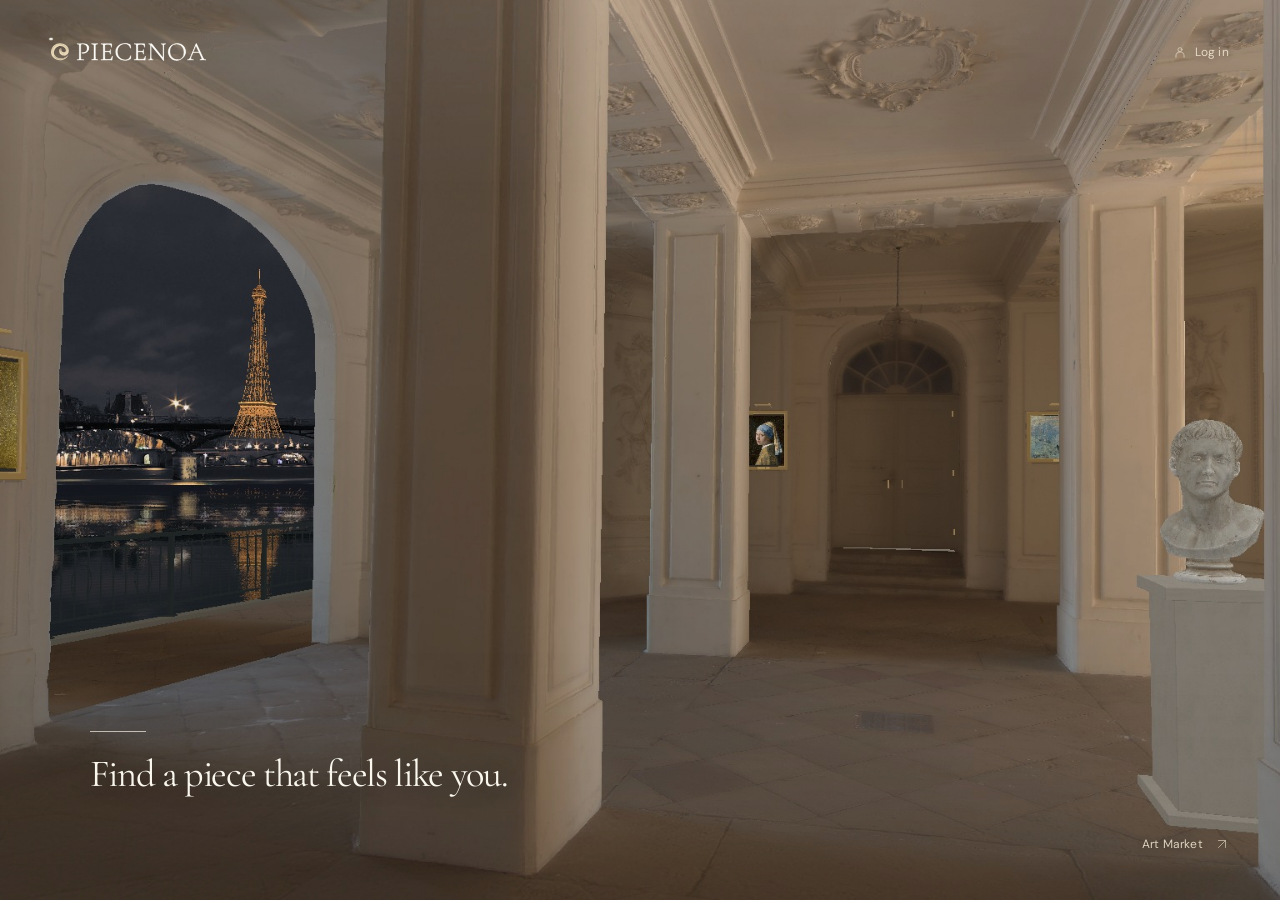
==== commit 6d6ba85c: "Add a ?debug=1 overlay for diagnosing slow gallery machines Only with ?debug=1 in the URL: shows whe" ====
--- a/index.html
+++ b/index.html
@@ -37,6 +37,7 @@
 </script>
 <script id="input-modality-controller">(()=>{const root=document.documentElement;const set=value=>{if(root.dataset.inputModality!==value)root.dataset.inputModality=value};set("pointer");document.addEventListener("pointerdown",()=>set("pointer"),{capture:true,passive:true});document.addEventListener("touchstart",()=>set("pointer"),{capture:true,passive:true});document.addEventListener("keydown",event=>{if(!event.altKey&&!event.ctrlKey&&!event.metaKey&&["Tab","ArrowUp","ArrowDown","ArrowLeft","ArrowRight","Home","End","PageUp","PageDown","Enter"," "].includes(event.key))set("keyboard")},true)})();
 </script>
+<script id="debug-overlay">(()=>{try{if(new URLSearchParams(location.search).get("debug")!=="1")return}catch{return}const start=performance.now();let ready="로딩 중…",frames=0,windowStart=start,last=0,worst=0,stalls=0,fps=0,box=null;function probe(options){try{const canvas=document.createElement("canvas");return canvas.getContext("webgl2",options)||canvas.getContext("webgl",options)}catch{return null}}function lose(gl){try{gl?.getExtension("WEBGL_lose_context")?.loseContext()}catch{}}const gpu=(()=>{const gl=probe({});if(!gl)return{name:"WebGL 없음",soft:true};const info=gl.getExtension("WEBGL_debug_renderer_info"),name=String(info?gl.getParameter(info.UNMASKED_RENDERER_WEBGL):gl.getParameter(gl.RENDERER));lose(gl);const fast=probe({failIfMajorPerformanceCaveat:true});lose(fast);return{name,soft:!fast||/swiftshader|llvmpipe|software|basic render/i.test(name)}})();function frame(now){if(last){const gap=now-last;worst=Math.max(worst,gap);if(gap>50)stalls++}last=now;frames++;requestAnimationFrame(frame)}document.addEventListener("visibilitychange",()=>{last=0});requestAnimationFrame(frame);function assets(){const list=performance.getEntriesByType("resource").filter(entry=>entry.name.includes("/assets/"));const bytes=list.reduce((sum,entry)=>sum+(entry.transferSize||0),0),cached=list.filter(entry=>entry.transferSize<(entry.encodedBodySize||1)).length,end=list.reduce((max,entry)=>Math.max(max,entry.responseEnd),0);return(bytes/1048576).toFixed(1)+"MB, 파일 "+list.length+"개 (캐시 "+cached+"개), "+(end/1000).toFixed(1)+"초"}function paint(){const now=performance.now();fps=Math.round(frames*1000/Math.max(1,now-windowStart));frames=0;windowStart=now;const verdict=gpu.soft?"⚠ 그래픽카드를 안 쓰는 중 (소프트웨어 렌더링)":fps&&fps<40&&now-start>5000?"⚠ 그래픽카드는 쓰지만 화면이 느림":"✓ 그래픽카드 사용 중";const chrome=(navigator.userAgent.match(/(?:Chrome|Edg|Firefox|Version)\/[\d.]+/)||["?"])[0];box.textContent=["PIECENOA 진단","판정: "+verdict,"GPU: "+gpu.name,"fps: "+fps+" (모니터 주사율과 비슷하면 정상)","최악 프레임: "+Math.round(worst)+"ms · 끊김(50ms 이상): "+stalls+"회","3D 준비: "+ready,"다운로드: "+assets(),"화면: "+innerWidth+"×"+innerHeight+" ×"+devicePixelRatio+" · "+chrome].join("\n");worst=0}function mount(){box=document.createElement("div");box.id="debug-overlay-box";box.setAttribute("aria-hidden","true");Object.assign(box.style,{position:"fixed",top:"8px",left:"8px",zIndex:"2147483647",maxWidth:"min(92vw,560px)",padding:"8px 10px",borderRadius:"6px",background:"rgba(0,0,0,.8)",color:"#fff",font:"12px/1.55 ui-monospace,Menlo,Consolas,monospace",whiteSpace:"pre-wrap",pointerEvents:"none"});document.body.appendChild(box);const home=document.getElementById("home");const check=()=>{if(ready!=="로딩 중…"||!home)return;if(home.classList.contains("is-3d-ready"))ready=((performance.now()-start)/1000).toFixed(1)+"초";else if(home.classList.contains("is-fallback"))ready="3D 실패 → 대체 화면"};if(home){new MutationObserver(check).observe(home,{attributes:true,attributeFilter:["class"]});check()}paint();setInterval(paint,500)}if(document.body)mount();else document.addEventListener("DOMContentLoaded",mount)})();</script>
 <script id="mobile-market-entry">(()=>{const root=document.documentElement;if(!matchMedia("(pointer:coarse)").matches)return;root.classList.add("mobile-market-first");try{const saved=JSON.parse(localStorage.getItem("piecenoa.settings.v1")||"{}");root.dataset.theme=saved?.theme==="dark"?"dark":"light"}catch{root.dataset.theme="light"}const callback=/(?:^#|[&#])(?:access_token|refresh_token|error|type=recovery)(?:=|&|$)/i.test(location.hash)||/(?:^\?|&)(?:code|token_hash)=/i.test(location.search);if(!callback)root.classList.add("mobile-intro-active");if(["","#home"].includes(location.hash)){try{history.replaceState(history.state,"",location.pathname+location.search+"#community")}catch{location.hash="community"}}})();
 </script>
 <meta name="viewport" content="width=device-width,viewport-fit=cover,initial-scale=1,minimum-scale=1,maximum-scale=1,user-scalable=no">
@@ -655,7 +656,7 @@
   "artOlympia": "assets/images/art-olympia.webp"
 }</script>
 
-<script>(()=>{"use strict";const assets=Object.freeze(Object.assign(Object.create(null),JSON.parse(document.getElementById("asset-manifest").textContent)));const mobileMarketQuery=matchMedia("(pointer:coarse)"),mobileMarket=()=>mobileMarketQuery.matches;const COPY={"seller_listing_filter":["Artwork status","작품 판매 상태"],"seller_for_sale":["For sale","판매 중"],"seller_sold":["Sold","판매 완료"],"seller_chat_artwork":["Chat about this artwork","이 작품 채팅하기"],"seller_loading":["Loading artworks…","작품을 불러오는 중…"],"seller_load_error":["Could not load these artworks. Please try again.","작품을 불러오지 못했어요. 다시 시도해주세요."],"seller_retry":["Try again","다시 시도"],"seller_load_more":["Show more artworks","작품 더 보기"],"seller_no_active":["No artworks for sale right now.","현재 판매 중인 작품이 없어요."],"seller_no_sold":["No sold artworks yet.","아직 판매 완료된 작품이 없어요."],"load_more":["Show more artworks","작품 더 보기"],"load_more_loading":["Loading…","불러오는 중…"],"chat_with":["Chatting with {name}","{name} 님과의 대화"],"message_deleted":["This message was deleted.","삭제된 메시지예요."],"message_options":["Message options","메시지 옵션"],"message_delete_me":["Delete for me","나에게서 삭제"],"message_delete_all":["Delete for everyone","모두에게서 삭제"],"message_delete_me_confirm":["Delete this message only for you? The other person will still see it.","이 메시지를 나에게서만 삭제할까요? 상대방에게는 그대로 보여요."],"message_delete_all_confirm":["Delete this message for everyone? It disappears from both chats. This is possible within 24 hours of sending.","이 메시지를 모두에게서 삭제할까요? 두 사람의 채팅에서 모두 사라져요. 보낸 지 24시간 안에만 할 수 있어요."],"message_deleted_me_done":["Deleted for you.","나에게서 삭제했어요."],"message_deleted_all_done":["Deleted for everyone.","모두에게서 삭제했어요."],"message_delete_too_late":["Messages can be deleted for everyone only within 24 hours of sending.","보낸 지 24시간이 지난 메시지는 모두에게서 삭제할 수 없어요."],"chat_edit":["Edit","편집"],"chat_edit_done":["Done","완료"],"chat_pick_all":["Select all","전체 선택"],"chat_unpick_all":["Clear","선택 해제"],"chat_delete_picked":["Delete ({count})","삭제 ({count})"],"chat_delete_picked_confirm":["Delete {count} chat(s)? They are removed only for you and cannot be undone. The other people keep the past messages but can no longer reply.","선택한 채팅 {count}개를 삭제할까요? 내 목록에서만 사라지고 되돌릴 수 없어요. 상대방에게는 지난 메시지가 남지만 더 이상 답장할 수 없어요."],"chat_delete_partial":["Some chats could not be deleted. Please try again.","일부 채팅을 삭제하지 못했어요. 다시 시도해 주세요."],"chat_listing_gone":["This artwork is no longer listed.","더 이상 판매하지 않는 작품이에요."],"chat_live_note":["Messages are delivered to the other member and kept with your account. Never send passwords or card numbers.","메시지는 상대방에게 전달되고 계정에 보관돼요. 비밀번호나 카드 번호는 절대 보내지 마세요."],"chat_block":["Block this member","이 회원 차단하기"],"chat_unblock":["Unblock","차단 풀기"],"chat_block_confirm":["Block this member? Neither of you will be able to send new messages. You can unblock later.","이 회원을 차단할까요? 서로 새 메시지를 보낼 수 없게 돼요. 나중에 풀 수 있어요."],"chat_blocked_done":["Member blocked.","회원을 차단했어요."],"chat_unblocked_done":["Member unblocked.","차단을 풀었어요."],"chat_member_left":["Deleted member","탈퇴한 회원"],"chat_member_left_note":["This member deleted their account. You can read past messages, but you cannot reply.","탈퇴한 회원이에요. 지난 메시지는 볼 수 있지만 답장할 수 없어요."],"chat_blocked_note":["You blocked this member. Unblock them to send messages again.","내가 차단한 회원이에요. 다시 메시지를 보내려면 차단을 풀어 주세요."],"chat_closed_note":["You can no longer send messages in this chat.","이 대화에는 더 이상 메시지를 보낼 수 없어요."],"chat_member_left_chat":["Left the chat","대화를 나감"],"chat_left_chat_note":["The other person deleted this chat. You can read past messages, but you cannot reply.","상대방이 대화를 나갔어요. 지난 메시지는 볼 수 있지만 답장할 수 없어요."],"chat_leave":["Delete chat","채팅 삭제"],"chat_leave_confirm":["Delete this chat? It is removed only for you and cannot be undone. The other person keeps the past messages but can no longer reply.","이 채팅을 삭제할까요? 내 목록에서만 사라지고 되돌릴 수 없어요. 상대방에게는 지난 메시지가 남지만 더 이상 답장할 수 없어요."],"chat_left_done":["Chat deleted.","채팅을 삭제했어요."],"rate_limited":["You are doing that too often. Please wait a little and try again.","너무 자주 요청했어요. 잠시 후 다시 시도해 주세요."],"report_title":["Report a problem with this artwork","이 작품 신고하기"],"report_reason":["Reason for reporting","신고 사유"],"report_spam":["Spam or misleading","스팸 또는 오해의 소지"],"report_scam":["Possible scam","사기 의심"],"report_counterfeit":["Counterfeit or wrong artist","위작 또는 작가 표기 오류"],"report_prohibited":["Prohibited item","판매 금지 품목"],"report_offensive":["Offensive content","불쾌한 내용"],"report_other":["Something else","기타"],"report_details":["Tell us what is wrong (optional)","무엇이 문제인지 알려 주세요 (선택)"],"report_submit":["Report this problem","신고 보내기"],"visibility_label":["Visibility","공개 설정"],"visibility_public":["Public","공개"],"visibility_private":["Private (only you)","비공개 (나만 보기)"],"private_badge":["Private","비공개"],"page_home":["PIECENOA — Art marketplace","PIECENOA — 아트 마켓"],"page_market":["PIECENOA — Art Market","PIECENOA — 아트마켓"],"meta_description":["Buy and sell paintings, prints and objects on PIECENOA.","회화, 프린트, 오브제를 사고파는 아트 마켓 PIECENOA."],"home_title1":["Share your","당신의 작품을"],"home_title2":["work.","공유하세요"],"home_description":["Paintings, prints and objects.","그림, 프린트, 오브제를 사고파는 곳."],"home_label":["PIECENOA gallery","PIECENOA 갤러리"],"home_link":["PIECENOA home","PIECENOA 홈"],"market_entry":["Market","마켓 입장"],"browse_art":["Browse art","작품 둘러보기"],"help":["How it works","이용 안내"],"frame_label":["Open the art marketplace","작품 마켓 열기"],"hero_alt":["A gold frame with a flower painting","금빛 액자에 담긴 꽃 정물화"],"language_target":["Switch to Korean","영어로 보기"],"market_label":["Art Market","아트마켓"],"back_home":["Back to home","홈으로 돌아가기"],"market_navigation":["Marketplace navigation","마켓 메뉴"],"nav_browse":["Browse art","작품 둘러보기"],"nav_saved":["Favorite artworks","관심 작품"],"nav_mine":["My page","마이페이지"],"inquiries":["Chats","채팅"],"open_inquiries":["Open chats","채팅 열기"],"sell":["Sell art","작품 판매"],"market_eyebrow":["PIECENOA · COLLECT & CONNECT","PIECENOA · 작품과 사람을 잇는 곳"],"market_title":["Find your next piece.","당신의 다음 작품을 찾아보세요."],"market_saved_title":["Your favorite artworks.","관심 작품"],"market_mine_title":["Studio","스튜디오"],"market_note":["Discover art to buy, or sell a piece from your collection.","마음에 드는 작품을 찾거나, 소장한 작품을 판매해보세요."],"select_area":["Choose a country or region","국가·지역 선택"],"all_areas":["Worldwide","전 세계"],"seoul":["Seoul","서울"],"gyeonggi":["Gyeonggi","경기"],"other_area":["Other areas","기타 지역"],"search":["Search listings","작품 검색"],"search_placeholder":["Search artworks, artists or related keywords","작품명, 작가, 관련 키워드 검색"],"clear_search":["Clear search","검색어 지우기"],"categories_label":["Artwork categories","작품 카테고리"],"cat_all":["All","전체"],"cat_painting":["Painting","그림·회화"],"cat_drawing":["Drawing & Calligraphy","드로잉·서예"],"cat_objects":["Craft & Ceramics","공예·도자"],"cat_prints":["Prints & Posters","판화·포스터"],"feature_title":["Good art.<br>A new beginning.","좋은 작품의<br>새로운 시작."],"list_all":["Art for sale","판매 중인 작품"],"list_saved":["Favorite artworks","관심 작품"],"list_mine":["My listings","내 판매글"],"available_only":["Available only","판매 중만"],"sort_label":["Sort listings","정렬 방식"],"sort_newest":["Newest first","최신순"],"sort_price_low":["Lowest price first","가격 낮은순"],"sort_price_high":["Highest price first","가격 높은순"],"result_one":["1 piece","작품 1개"],"result_many":["{count} pieces","작품 {count}개"],"empty_search":["No results","검색 결과가 없습니다"],"empty_saved":["No favorite artworks yet","아직 관심 작품이 없습니다"],"empty_mine":["No listings yet","등록한 판매글이 없습니다"],"empty_filtered":["No matching artworks","조건에 맞는 작품이 없습니다"],"empty_search_text":["Try another search or browse all artworks.","다른 검색어를 입력하거나 전체 작품을 확인해보세요."],"empty_saved_text":["Use the heart on a listing to save it here.","작품의 하트를 누르면 여기에 모아볼 수 있습니다."],"empty_mine_text":["Add a photo, a price and a few details to get started.","사진과 가격, 작품 설명을 등록해 보세요."],"browse_all":["Browse all","전체 작품 보기"],"market_footer":["PIECENOA · Preview. Example artworks are not for sale.","PIECENOA · 미리보기입니다. 예시 작품은 판매하지 않습니다."],"my_listings_link":["My listings ↗","내 판매글 보기 ↗"],"your_piece":["Your listing","내 판매글"],"my_studio":["Studio","스튜디오"],"available":["For sale","판매 중"],"reserved":["On hold","예약 중"],"sold":["Sale completed","판매 완료"],"free":["Free","나눔"],"just_now":["Just now","방금 전"],"save_piece":["Add {title} to favorite artworks","{title} 관심 등록"],"unsave_piece":["Remove {title} from favorite artworks","{title} 관심 해제"],"save_label":["Add to favorite artworks","관심 작품 등록"],"unsave_label":["Remove from favorite artworks","관심 작품 해제"],"saved_toast":["Added to favorite artworks.","관심 작품에 추가했습니다."],"saved_visit":["Saved for this visit only.","이번 열람 중에만 저장됩니다."],"unsaved_toast":["Removed from favorite artworks.","관심 작품에서 삭제했습니다."],"details_label":["Listing details","작품 상세"],"close_listing":["Close listing","작품 상세 닫기"],"detail_local_note":["This listing is saved in your browser. Other users cannot see it.","이 브라우저에 저장된 판매글로, 다른 사용자에게 공개되지 않습니다."],"inquire":["Chat with seller","판매자와 채팅"],"view_inquiries":["View chats","채팅 보기"],"sold_button":["Sale completed","판매 완료"],"status_label":["Listing status","판매 상태"],"delete_listing":["Delete listing","판매글 삭제"],"delete_confirm":["Delete this listing?","이 판매글을 삭제할까요?"],"status_error":["The status could not be saved. Check your browser storage.","상태를 저장하지 못했습니다. 브라우저 저장 공간을 확인해 주세요."],"delete_error":["The listing could not be deleted.","판매글을 삭제하지 못했습니다."],"deleted_toast":["Listing deleted.","판매글을 삭제했습니다."],"new_listing":["YOUR NEXT CHAPTER","작품의 다음 이야기"],"sell_title":["Sell a piece","작품 판매하기"],"sell_description":["Add a photo, the details and your price.","사진과 작품 정보, 판매 가격을 입력해주세요."],"close_sell":["Close listing form","판매글 작성 닫기"],"upload_photo":["Upload a photo","작품 사진 업로드"],"add_photo":["Add photo","사진 추가"],"choose_photo":["Choose an artwork photo","작품 사진 선택"],"preview_alt":["Listing photo preview","작품 사진 미리보기"],"photo_help":["JPG, PNG or WebP · Up to 8 MB","JPG, PNG, WebP · 최대 8MB"],"form_title":["Title","제목"],"required":["Required","필수"],"title_placeholder":["Enter the name of the artwork you want to sell","판매할 작품의 이름을 입력해주세요"],"form_category":["Category","카테고리"],"form_price":["Price","가격"],"price_help":["KRW · enter 0 to give it away","원 · 0원은 나눔"],"price_placeholder":["Enter a price","가격 입력"],"form_area":["Location","위치"],"form_description":["Description","작품 설명"],"description_help":["Condition, included items and handover","작품 상태, 구성품과 전달 방법"],"description_placeholder":["Describe the piece, its condition and collection or delivery.","작품의 특징과 상태, 직거래 또는 배송 방법을 알려주세요."],"draft_hint":["Drafts stay in this tab.","작성 중인 내용은 이 탭에 보관됩니다."],"draft_saved":["Draft saved in this tab.","초안을 이 탭에 보관했습니다."],"draft_visit":["Draft kept for this visit.","이번 열람 중에 초안을 보관합니다."],"post_listing":["Post listing","판매글 등록"],"preparing_image":["Preparing photo…","사진 준비 중…"],"error_photo_type":["Choose a JPG, PNG or WebP image up to 8 MB.","8MB 이하의 JPG, PNG, WebP 사진을 선택해 주세요."],"error_photo_load":["That image could not be opened. Try another file.","사진을 열지 못했습니다. 다른 파일을 선택해 주세요."],"error_photo_required":["Add a photo before posting.","작품 사진을 추가해 주세요."],"error_title":["Use a title between 2 and 60 characters.","제목은 2자 이상, 60자 이하로 입력해 주세요."],"error_price":["Enter a whole-number price from 0 to 999,999,999 KRW.","가격은 0원부터 999,999,999원 사이의 정수로 입력해 주세요."],"error_description":["Write a description between 10 and 2,000 characters.","작품 설명은 10자 이상, 2,000자 이하로 입력해 주세요."],"error_category":["Choose a category.","카테고리를 선택해 주세요."],"error_location":["Enter a location in 80 characters or fewer.","위치를 80자 이내로 입력해주세요."],"error_storage":["There is not enough browser storage. Remove an old listing and try again.","브라우저 저장 공간이 부족합니다. 기존 판매글을 정리한 후 다시 등록해 주세요."],"posted_toast":["Listing saved in this browser.","판매글을 이 브라우저에 저장했습니다."],"info_eyebrow":["PIECENOA","PIECENOA"],"close_info":["Close information","안내 닫기"],"about_title":["About PIECENOA","PIECENOA 소개"],"about_content":["<p>A place to list, find and save paintings, prints and objects.</p><p>This version is a local demo. Listings and inquiries stay in your browser.</p>","<p>회화, 프린트, 오브제를 등록하고 찾아보는 공간입니다.</p><p>현재는 로컬 데모입니다. 판매글과 문의는 이 브라우저에만 저장됩니다.</p>"],"guide_title":["How it works","이용 안내"],"guide_content":['<p>An art market for buying and selling art directly, from original paintings to prints, ceramics and handmade objects.</p><ol class="how-to-list"><li><h3>Find a piece you like</h3><p>Browse the artworks or search by artist or title. Check the price, materials, dimensions and condition, and save pieces you want to come back to.</p></li><li><h3>Put your work up for sale</h3><p>Choose Sell, add a clear photo and set your price. Include the details of the piece, your location and whether you offer collection or shipping. Manage its status in My listings.</p></li><li><h3>Arrange the sale directly</h3><p>Ask the seller about the work and agree on the price and handover details. Buying and selling happens between the people behind each listing.</p></li></ol><p class="how-to-note">This version is a preview of that art market. Listings and inquiry drafts stay in this browser. Live messaging, payments and transactions are not connected. Sample pieces are not for sale.</p>',"<p>작품을 둘러보고 하트를 눌러 저장하세요.<br>판매하기에서 사진과 가격, 설명을 등록하세요.<br>작품 상세에서 구매 문의를 체험할 수 있습니다.</p><p>실제 게시글 공개, 메시지 전송, 결제는 제공하지 않는 데모입니다.</p>"],"credits_title":["Image & type credits","이미지와 글꼴 출처"],"credits_content":['<p>Paris exterior: actual <a href="https://3dmr.eu/model/4/2" target="_blank" rel="noopener">Eiffel Tower 3D model</a>, contributed by n42k via 3DMR, originating at BlendSwap 67944, <a href="https://creativecommons.org/publicdomain/zero/1.0/" target="_blank" rel="noopener">CC0</a>. Adapted with restored lattice transparency and night materials. Surrounding texture: <a href="https://commons.wikimedia.org/wiki/File:The_Seine_in_Paris,_25_February_2007.jpg" target="_blank" rel="noopener">The Seine in Paris, 25 February 2007</a>, Alexandre Duret-Lutz, <a href="https://creativecommons.org/licenses/by-sa/2.0/" target="_blank" rel="noopener">CC BY-SA 2.0</a>. Texture tiles, depth projection and runtime night grading; the adapted photographic environment retains the same license. Terrace stone uses the original CC0 Poly Haven captured floor.</p><p>Curated gallery: 20 original masterpieces retained; 7 crowded scenes replaced with self-portraits and individual portraits. Artwork sources and artists:</p><ul><li><a href="https://commons.wikimedia.org/wiki/File:Johannes_Vermeer_-_Het_melkmeisje_-_Google_Art_Project.jpg" target="_blank" rel="noopener">The Milkmaid</a> — Johannes Vermeer</li><li><a href="https://commons.wikimedia.org/wiki/File:Vincent_van_Gogh_-_Self-Portrait_-_Google_Art_Project.jpg" target="_blank" rel="noopener">Self-Portrait (1889)</a> — Vincent van Gogh</li><li><a href="https://commons.wikimedia.org/wiki/File:Whistlers_Mother_high_res.jpg" target="_blank" rel="noopener">Whistler’s Mother</a> — James McNeill Whistler</li><li><a href="https://commons.wikimedia.org/wiki/File%3AClaude_Monet%2C_Impression%2C_soleil_levant.jpg" target="_blank" rel="noopener">Impression, Sunrise</a> — Claude Monet</li><li><a href="https://commons.wikimedia.org/wiki/File:Claude_Monet_-_Water_Lilies_-_1906,_Ryerson.jpg" target="_blank" rel="noopener">Water Lilies</a> — Claude Monet</li><li><a href="https://www.wikiart.org/en/pablo-picasso/portrait-of-gertrude-stein-1906" target="_blank" rel="noopener">Portrait of Gertrude Stein</a> — Pablo Picasso (WikiArt: Public domain US)</li><li><a href="https://commons.wikimedia.org/wiki/File%3AThe_Kiss_-_Gustav_Klimt_-_Google_Cultural_Institute.jpg" target="_blank" rel="noopener">The Kiss</a> — Gustav Klimt</li><li><a href="https://commons.wikimedia.org/wiki/File:Flaming_June,_by_Frederic_Lord_Leighton_(1830-1896).jpg" target="_blank" rel="noopener">Flaming June</a> — Frederic Leighton</li><li><a href="https://commons.wikimedia.org/wiki/File:Vincent_van_Gogh_-_Self-portrait_with_grey_felt_hat_-_Google_Art_Project.jpg" target="_blank" rel="noopener">Self-Portrait with Grey Felt Hat</a> — Vincent van Gogh</li><li><a href="https://commons.wikimedia.org/wiki/File%3AVincent_van_Gogh_-_Sunflowers_(1888%2C_National_Gallery_London).jpg" target="_blank" rel="noopener">Sunflowers</a> — Vincent van Gogh</li><li><a href="https://commons.wikimedia.org/wiki/File:Vincent_Willem_van_Gogh_-_Cafe_Terrace_at_Night_(Yorck).jpg" target="_blank" rel="noopener">Café Terrace at Night</a> — Vincent van Gogh</li><li><a href="https://commons.wikimedia.org/wiki/File:Caspar_David_Friedrich_-_Wanderer_above_the_sea_of_fog.jpg" target="_blank" rel="noopener">Wanderer above the Sea of Fog</a> — Caspar David Friedrich</li><li><a href="https://commons.wikimedia.org/wiki/File%3ATsunami_by_hokusai_19th_century.jpg" target="_blank" rel="noopener">The Great Wave off Kanagawa</a> — Katsushika Hokusai</li><li><a href="https://commons.wikimedia.org/wiki/File:Sandro_Botticelli_-_La_nascita_di_Venere_-_Google_Art_Project.jpg" target="_blank" rel="noopener">The Birth of Venus</a> — Sandro Botticelli</li><li><a href="https://commons.wikimedia.org/wiki/File:Michelangelo_-_Creation_of_Adam_(cropped).jpg" target="_blank" rel="noopener">The Creation of Adam</a> — Michelangelo</li><li><a href="https://commons.wikimedia.org/wiki/File%3AEdvard_Munch_-_The_Scream.jpg" target="_blank" rel="noopener">The Scream</a> — Edvard Munch</li><li><a href="https://www.wikiart.org/en/pablo-picasso/self-portrait-1901" target="_blank" rel="noopener">Self-Portrait (1901)</a> — Pablo Picasso (WikiArt: Public domain US)</li><li><a href="https://commons.wikimedia.org/wiki/File:John_Everett_Millais_-_Ophelia_-_Google_Art_Project.jpg" target="_blank" rel="noopener">Ophelia</a> — John Everett Millais</li><li><a href="https://commons.wikimedia.org/wiki/File%3ANapoleon_at_the_Great_St._Bernard_-_Jacques-Louis_David_-_Google_Cultural_Institute.jpg" target="_blank" rel="noopener">Napoleon Crossing the Alps</a> — Jacques-Louis David</li><li><a href="https://commons.wikimedia.org/wiki/File:Rembrandt,_Self_Portrait_at_the_Age_of_63.jpg" target="_blank" rel="noopener">Self-Portrait at the Age of 63</a> — Rembrandt</li><li><a href="https://commons.wikimedia.org/wiki/File:Vincent_van_Gogh_-_Self-Portrait_with_Bandaged_Ear_1889_-_Google_Art_Project.jpg" target="_blank" rel="noopener">Self-Portrait with Bandaged Ear</a> — Vincent van Gogh</li><li><a href="https://www.wikiart.org/en/pablo-picasso/self-portrait-1907" target="_blank" rel="noopener">Self-Portrait (1907)</a> — Pablo Picasso (WikiArt: Public domain US)</li><li><a href="https://commons.wikimedia.org/wiki/File:Vincent_van_Gogh_-_De_slaapkamer_-_Google_Art_Project.jpg" target="_blank" rel="noopener">Bedroom in Arles</a> — Vincent van Gogh</li><li><a href="https://commons.wikimedia.org/wiki/File:Edouard_Manet_-_Olympia_-_Google_Art_Project_3.jpg" target="_blank" rel="noopener">Olympia</a> — Édouard Manet</li><li><a href="https://commons.wikimedia.org/wiki/File%3AVan_Gogh_-_Starry_Night_-_Google_Art_Project.jpg" target="_blank" rel="noopener">The Starry Night</a> — Vincent van Gogh</li><li><a href="https://commons.wikimedia.org/wiki/File%3AMona_Lisa%2C_by_Leonardo_da_Vinci%2C_from_C2RMF_retouched.jpg" target="_blank" rel="noopener">Mona Lisa</a> — Leonardo da Vinci</li><li><a href="https://commons.wikimedia.org/wiki/File%3A1665_Girl_with_a_Pearl_Earring.jpg" target="_blank" rel="noopener">Girl with a Pearl Earring</a> — Johannes Vermeer</li></ul>','<p>?? ?? ??: <a href="https://3dmr.eu/model/4/2" target="_blank" rel="noopener">??? ?? 3D ??</a>, 3DMR? n42k ??, ??? BlendSwap 67944, <a href="https://creativecommons.org/publicdomain/zero/1.0/" target="_blank" rel="noopener">CC0</a>. ?? ???? ???? ?? ??? ??????. ?? ??? Alexandre Duret-Lutz? <a href="https://commons.wikimedia.org/wiki/File:The_Seine_in_Paris,_25_February_2007.jpg" target="_blank" rel="noopener">??, 2007? 2? 25?</a>, <a href="https://creativecommons.org/licenses/by-sa/2.0/" target="_blank" rel="noopener">CC BY-SA 2.0</a>???. ?? ???? ??? ??, ?? ??, ?? ? ?? ? ??? ????? ?? ?? ????? ??? ????? ?????. ??? ??? ?? Poly Haven CC0 ??? ??? ?????.</p><p>전시 작품: 원래 명화 20점은 유지하고 군중 장면 7점만 자화상·단독 초상화로 교체했습니다. 작품의 출처와 작가:</p><ul><li><a href="https://commons.wikimedia.org/wiki/File:Johannes_Vermeer_-_Het_melkmeisje_-_Google_Art_Project.jpg" target="_blank" rel="noopener">우유 따르는 여인</a> — Johannes Vermeer</li><li><a href="https://commons.wikimedia.org/wiki/File:Vincent_van_Gogh_-_Self-Portrait_-_Google_Art_Project.jpg" target="_blank" rel="noopener">자화상 (1889)</a> — Vincent van Gogh</li><li><a href="https://commons.wikimedia.org/wiki/File:Whistlers_Mother_high_res.jpg" target="_blank" rel="noopener">휘슬러의 어머니</a> — James McNeill Whistler</li><li><a href="https://commons.wikimedia.org/wiki/File%3AClaude_Monet%2C_Impression%2C_soleil_levant.jpg" target="_blank" rel="noopener">인상, 해돋이</a> — Claude Monet</li><li><a href="https://commons.wikimedia.org/wiki/File:Claude_Monet_-_Water_Lilies_-_1906,_Ryerson.jpg" target="_blank" rel="noopener">수련</a> — Claude Monet</li><li><a href="https://www.wikiart.org/en/pablo-picasso/portrait-of-gertrude-stein-1906" target="_blank" rel="noopener">거트루드 스타인의 초상</a> — Pablo Picasso (WikiArt: Public domain US)</li><li><a href="https://commons.wikimedia.org/wiki/File%3AThe_Kiss_-_Gustav_Klimt_-_Google_Cultural_Institute.jpg" target="_blank" rel="noopener">키스</a> — Gustav Klimt</li><li><a href="https://commons.wikimedia.org/wiki/File:Flaming_June,_by_Frederic_Lord_Leighton_(1830-1896).jpg" target="_blank" rel="noopener">타오르는 6월</a> — Frederic Leighton</li><li><a href="https://commons.wikimedia.org/wiki/File:Vincent_van_Gogh_-_Self-portrait_with_grey_felt_hat_-_Google_Art_Project.jpg" target="_blank" rel="noopener">회색 펠트 모자를 쓴 자화상</a> — Vincent van Gogh</li><li><a href="https://commons.wikimedia.org/wiki/File%3AVincent_van_Gogh_-_Sunflowers_(1888%2C_National_Gallery_London).jpg" target="_blank" rel="noopener">해바라기</a> — Vincent van Gogh</li><li><a href="https://commons.wikimedia.org/wiki/File:Vincent_Willem_van_Gogh_-_Cafe_Terrace_at_Night_(Yorck).jpg" target="_blank" rel="noopener">밤의 카페 테라스</a> — Vincent van Gogh</li><li><a href="https://commons.wikimedia.org/wiki/File:Caspar_David_Friedrich_-_Wanderer_above_the_sea_of_fog.jpg" target="_blank" rel="noopener">안개 바다 위의 방랑자</a> — Caspar David Friedrich</li><li><a href="https://commons.wikimedia.org/wiki/File%3ATsunami_by_hokusai_19th_century.jpg" target="_blank" rel="noopener">가나가와 해변의 높은 파도 아래</a> — Katsushika Hokusai</li><li><a href="https://commons.wikimedia.org/wiki/File:Sandro_Botticelli_-_La_nascita_di_Venere_-_Google_Art_Project.jpg" target="_blank" rel="noopener">비너스의 탄생</a> — Sandro Botticelli</li><li><a href="https://commons.wikimedia.org/wiki/File:Michelangelo_-_Creation_of_Adam_(cropped).jpg" target="_blank" rel="noopener">아담의 창조</a> — Michelangelo</li><li><a href="https://commons.wikimedia.org/wiki/File%3AEdvard_Munch_-_The_Scream.jpg" target="_blank" rel="noopener">절규</a> — Edvard Munch</li><li><a href="https://www.wikiart.org/en/pablo-picasso/self-portrait-1901" target="_blank" rel="noopener">자화상 (1901)</a> — Pablo Picasso (WikiArt: Public domain US)</li><li><a href="https://commons.wikimedia.org/wiki/File:John_Everett_Millais_-_Ophelia_-_Google_Art_Project.jpg" target="_blank" rel="noopener">오필리아</a> — John Everett Millais</li><li><a href="https://commons.wikimedia.org/wiki/File%3ANapoleon_at_the_Great_St._Bernard_-_Jacques-Louis_David_-_Google_Cultural_Institute.jpg" target="_blank" rel="noopener">알프스를 넘는 나폴레옹</a> — Jacques-Louis David</li><li><a href="https://commons.wikimedia.org/wiki/File:Rembrandt,_Self_Portrait_at_the_Age_of_63.jpg" target="_blank" rel="noopener">63세의 자화상</a> — Rembrandt</li><li><a href="https://commons.wikimedia.org/wiki/File:Vincent_van_Gogh_-_Self-Portrait_with_Bandaged_Ear_1889_-_Google_Art_Project.jpg" target="_blank" rel="noopener">귀에 붕대를 감은 자화상</a> — Vincent van Gogh</li><li><a href="https://www.wikiart.org/en/pablo-picasso/self-portrait-1907" target="_blank" rel="noopener">자화상 (1907)</a> — Pablo Picasso (WikiArt: Public domain US)</li><li><a href="https://commons.wikimedia.org/wiki/File:Vincent_van_Gogh_-_De_slaapkamer_-_Google_Art_Project.jpg" target="_blank" rel="noopener">아를의 침실</a> — Vincent van Gogh</li><li><a href="https://commons.wikimedia.org/wiki/File:Edouard_Manet_-_Olympia_-_Google_Art_Project_3.jpg" target="_blank" rel="noopener">올랭피아</a> — Édouard Manet</li><li><a href="https://commons.wikimedia.org/wiki/File%3AVan_Gogh_-_Starry_Night_-_Google_Art_Project.jpg" target="_blank" rel="noopener">별이 빛나는 밤</a> — Vincent van Gogh</li><li><a href="https://commons.wikimedia.org/wiki/File%3AMona_Lisa%2C_by_Leonardo_da_Vinci%2C_from_C2RMF_retouched.jpg" target="_blank" rel="noopener">모나리자</a> — Leonardo da Vinci</li><li><a href="https://commons.wikimedia.org/wiki/File%3A1665_Girl_with_a_Pearl_Earring.jpg" target="_blank" rel="noopener">진주 귀걸이를 한 소녀</a> — Johannes Vermeer</li></ul>'],"chat_label":["Chats","채팅"],"close_chat":["Close chats","채팅 닫기"],"chat_no_product":["Select a conversation","대화를 선택해주세요"],"chat_no_product_hint":["Choose a chat on the left, or start one from an artwork.","왼쪽에서 대화를 선택하거나 작품 상세에서 채팅을 시작해주세요."],"chat_disclaimer":["Preview chat · messages stay on this device and are not sent to the seller.","채팅 미리보기 · 메시지는 이 기기에만 저장되며 판매자에게 전송되지 않습니다."],"chat_welcome":["Ask the seller about the artwork, payment or delivery.","작품 상태, 결제와 전달 방법을 판매자에게 물어보세요."],"chat_start":["Your conversations will appear here.","대화한 내역이 여기에 표시됩니다."],"chat_placeholder":["Write a message","메시지를 입력해주세요"],"chat_input_label":["Message","메시지"],"send_inquiry":["Send message","메시지 보내기"],"first_inquiry":["Start a chat","첫 채팅 시작하기"],"stored_inquiry":["Saved on this device","이 기기에 저장됨"],"no_threads":["No chats yet.","아직 대화한 내역이 없습니다."],"chat_limit":["This conversation can hold up to 100 messages.","문의별로 메시지를 최대 100개까지 저장할 수 있습니다."],"chat_storage_error":["The message could not be saved. Check your browser storage.","메시지를 저장하지 못했습니다. 브라우저 저장 공간을 확인해 주세요."],"nav_chat":["Chats","채팅"],"feature_note":["A work from a studio. A find from a collection. Make room for something that stays with you.","작가의 작업실에서, 누군가의 컬렉션에서. 오래 함께할 작품을 만나보세요."],"feature_cta":["Find your piece","작품 찾아보기"],"artist_label":["Artist","작가"],"artist_placeholder":["Artist or studio name","작가 또는 스튜디오 이름"],"medium_label":["Material","재료"],"medium_placeholder":["e.g. Oil on canvas","예: 캔버스에 유채"],"size_label":["Size","크기"],"size_placeholder":["e.g. 30 × 40 cm","예: 30 × 40 cm"],"year_label":["Year","제작 연도"],"kind_label":["Work type","작품 종류"],"kind_all":["All work types","전체 작품 종류"],"kind_original":["Original work","원화·원작"],"kind_edition":["Limited edition","한정 에디션"],"kind_reproduction":["Art print","복제·아트 프린트"],"condition_label":["Condition","작품 상태"],"condition_new":["New / studio piece","새 작품·작가 소장"],"condition_good":["Good condition","상태 양호"],"condition_vintage":["Vintage / signs of age","빈티지·사용감 있음"],"framing_label":["Framing","액자 포함"],"framing_yes":["Frame included","액자 포함"],"framing_no":["Unframed","액자 미포함"],"metadata_ask":["Ask the seller","판매자에게 문의"],"delivery_label":["How to collect","거래 방법"],"delivery_all":["Any handover","전체 거래 방법"],"delivery_meetup":["Meet in person","직거래"],"delivery_shipping":["Delivery","배송 거래"],"delivery_either":["Meetup or delivery","직거래·배송 가능"],"negotiable":["Open to offers","가격 제안 가능"],"budget_label":["Budget","가격대"],"budget_all":["Any price","전체 가격"],"budget_under50":["Under ₩50,000","5만원 미만"],"budget_50to200":["₩50,000–200,000","5만–20만원"],"budget_200to500":["₩200,000–500,000","20만–50만원"],"budget_over500":["₩500,000 and above","50만원 이상"],"clear_filters":["Clear filters","필터 초기화"],"all_categories":["All categories","전체 카테고리"],"collection_original":["From the studio","작업실에서 온 원작"],"collection_original_note":["Original works to make your own","작가의 손길이 담긴 원화"],"collection_prints":["Editions & prints","에디션과 아트 프린트"],"collection_prints_note":["A small start to a collection","가볍게 시작하는 컬렉션"],"collection_budget":["Under ₩100,000","10만원 이하의 발견"],"collection_budget_note":["Good pieces, thoughtful prices","부담 없이 만나는 좋은 작품"],"art_details":["About the work","작품 정보"],"seller_more":["View profile","프로필 보기"],"seller_works":["Artworks","판매 작품"],"seller_role_artist":["Artist","예술가"],"seller_role_collector":["Collector","수집가"],"seller_role_studio":["Studio","스튜디오"],"seller_listing_note":["Listing information is provided by the seller.","작품 정보는 판매자가 작성한 내용입니다."],"edit_listing":["Edit listing","판매글 수정"],"edit_title":["Edit your piece","작품 정보 수정"],"update_listing":["Save changes","수정 내용 저장"],"updated_toast":["Your listing has been updated.","판매글을 수정했습니다."],"edit_draft_hint":["Save your changes when you are ready.","수정을 마치면 저장해 주세요."],"error_art_details":["Check the artist, material, size and condition.","작가, 재료, 크기와 작품 상태를 확인해주세요."],"form_art_details":["THE WORK","작품 정보"],"form_trade_details":["THE HANDOVER","거래 정보"],"optional":["Optional","선택"],"studio_edit":["Edit profile","프로필 수정"],"studio_saved":["Profile saved on this device.","프로필을 이 기기에 저장했습니다."],"studio_title":["Edit profile","프로필 수정"],"studio_name":["Profile name","프로필 이름"],"studio_bio":["About me","소개"],"studio_bio_placeholder":["Introduce yourself to buyers and artists.","구매자와 작가에게 나를 소개해주세요."],"studio_role":["Profile type","활동 유형"],"studio_device":["My profile","내 프로필"],"studio_active":["For sale","판매 중"],"studio_listed":["My artworks","내 작품"],"studio_saved_label":["Favorite artworks","관심 작품"],"studio_inquiries":["Chats","채팅"],"save_profile":["Save changes","변경사항 저장"],"profile_error":["Enter a name of 2–40 characters and an introduction of up to 240 characters.","이름은 2~40자, 소개는 240자 이내로 입력해주세요."],"mine_status_all":["All artworks","전체 작품"],"quick_available":["Is this piece still available?","아직 거래 가능한 작품인가요?"],"quick_condition":["Could you tell me more about its condition?","작품 상태를 조금 더 알려주실 수 있나요?"],"quick_viewing":["Could we arrange a viewing or collection?","작품을 직접 보거나 거래할 시간을 정할 수 있을까요?"],"browse_seller":["Browse this studio","작업실 작품 보기"],"local_listing":["Saved on your device. Visible only to you in this preview.","이 미리보기에서는 내 기기에만 저장되며 다른 사용자에게 공개되지 않습니다."],"market_loading":["Loading your market…","작품시장을 불러오는 중…"],"market_load_error":["The market could not be loaded. Please try again.","작품시장을 불러오지 못했습니다. 다시 시도해 주세요."],"market_retry":["Try again","다시 시도"],"market_saving":["Saving…","저장 중…"],"market_action_error":["That change could not be saved. Please try again.","변경 내용을 저장하지 못했습니다. 다시 시도해 주세요."],"market_conflict":["This listing has changed. Refresh before trying again.","작품 정보가 변경되었습니다. 새로고침 후 다시 시도해 주세요."],"auth_required":["Please log in to continue.","로그인 후 이용해 주세요."],"message_sent":["Sent","전송됨"],"studio_profile":["My profile","내 프로필"],"market_footer_live":["PIECENOA · Art, finding its next home.","PIECENOA · 작품이 다음 이야기를 만나는 곳."],"studio_saved_remote":["Profile updated.","프로필을 수정했습니다."],"worldwide":["Worldwide","전 세계"],"country_label":["Country / region","국가·지역"],"city_label":["City / area","도시·지역"],"city_placeholder":["Enter any city or area","도시 또는 지역명 직접 입력"],"city_search":["Search a city or area","도시·지역 검색"],"signature":["Connecting art to its next chapter.","작품의 다음 이야기를 잇다."],"location_search":["Enter a city or country","도시나 국가를 입력하세요"],"location_example":["e.g. Paris, France","예: 서울, 대한민국"],"location_label":["Location","거래 위치"],"result_hint":["Select a piece to see the details and contact the seller.","작품을 누르면 상세 정보와 판매자 문의를 볼 수 있어요."],"sort_popular":["Most popular","인기순"],"favorite_count":["Favorite artworks: {count}","관심 등록 {count}개"],"conversation_count":["Chats: {count}","채팅 {count}개"],"profile_photo_change":["Change photo","사진 변경"],"profile_photo_remove":["Remove photo","사진 삭제"],"profile_photo_help":["JPG, PNG or WebP · up to 8 MB","JPG, PNG, WebP · 최대 8MB"],"profile_photo_busy":["Preparing photo…","사진 준비 중…"],"profile_empty_bio":["Add a short introduction.","짧은 소개를 추가해보세요."],"profile_edit_note":["Edit your photo, name and introduction here, then save your changes.","이 박스에서 사진, 이름과 소개를 수정한 뒤 저장해주세요."],"profile_cancel":["Cancel","취소"],"profile_saving":["Saving…","저장 중…"],"profile_photo_invalid":["Choose a JPG, PNG or WebP photo up to 8 MB.","8MB 이하의 JPG, PNG, WebP 사진을 선택해주세요."],"profile_photo_error":["Could not open this photo. Please choose another.","사진을 열 수 없습니다. 다른 사진을 선택해주세요."],"form_art_optional":["More details (optional)","추가 정보 (선택)"],"form_art_optional_note":["Add these only if you know them.","알고 있는 내용만 입력해주세요."],"condition_unknown":["Not specified","미입력"],"delivery_unknown":["Discuss with the seller","판매자와 협의"],"currency_label":["Currency","통화"],"price_help_decimal":["Up to 2 decimal places · 0 = free","소수 둘째 자리까지 · 0은 나눔"],"price_help_whole":["Whole numbers only · 0 = free","정수로 입력 · 0은 나눔"],"error_currency":["Choose a currency.","통화를 선택해주세요."],"error_price_decimal":["Enter a price from 0 to 999,999,999.99 with up to two decimal places.","0부터 999,999,999.99까지 소수 둘째 자리 이내로 입력해주세요."],"error_price_whole":["Enter a whole-number price from 0 to 999,999,999.","0부터 999,999,999까지 정수로 입력해주세요."],"currency_sort_note":["Prices are sorted separately within each currency.","가격은 같은 통화끼리 낮은순 또는 높은순으로 정렬됩니다."],"currency_USD":["US Dollar","미국 달러"],"currency_EUR":["Euro","유로"],"currency_JPY":["Japanese Yen","일본 엔"],"currency_GBP":["British Pound","영국 파운드"],"currency_CNY":["Chinese Yuan","중국 위안"],"currency_CHF":["Swiss Franc","스위스 프랑"],"currency_CAD":["Canadian Dollar","캐나다 달러"],"currency_AUD":["Australian Dollar","호주 달러"],"currency_KRW":["South Korean Won","대한민국 원"],"currency_HKD":["Hong Kong Dollar","홍콩 달러"],"currency_SGD":["Singapore Dollar","싱가포르 달러"],"currency_INR":["Indian Rupee","인도 루피"],"currency_NZD":["New Zealand Dollar","뉴질랜드 달러"],"currency_TWD":["New Taiwan Dollar","대만 달러"],"currency_AED":["UAE Dirham","아랍에미리트 디르함"],"currency_BRL":["Brazilian Real","브라질 헤알"],"currency_MXN":["Mexican Peso","멕시코 페소"],"currency_THB":["Thai Baht","태국 바트"],"currency_VND":["Vietnamese Dong","베트남 동"],"currency_RUB":["Russian Ruble","러시아 루블"],"chat_first_message":["Send your first message to save this chat.","첫 메시지를 보내면 채팅 목록에 저장됩니다."],"chat_no_inquiries":["No chats for this artwork yet.","아직 이 작품에 대한 채팅이 없습니다."],"chat_all":["All chats","전체 채팅 보기"],"chat_not_ready":["The chat service is not connected yet. Your message has not been saved.","채팅 서비스가 아직 연결되지 않아 메시지를 저장하지 못했습니다."],"cat_photography":["Photography","사진"],"cat_sculpture":["Sculpture","조각·입체"],"cat_other":["Mixed Media & Other","복합·기타"],"kind_unknown":["Ask the seller","판매자에게 문의"],"settings_title":["Settings","설정"],"settings_personal":["Your collection","내 활동"],"settings_mine_note":["Your profile and listed artworks","프로필과 판매 중인 작품 관리"],"settings_saved_note":["Artworks you want to revisit","관심 등록한 작품 모아보기"],"settings_currency":["Default selling currency","기본 판매 통화"],"settings_currency_note":["Applies to new listings. Existing prices stay as listed.","새 판매글에 적용됩니다. 기존 작품 가격은 유지됩니다."],"settings_help_note":["Buying, selling and chatting","작품 거래와 채팅 이용 방법"],"settings_about":["About PIECENOA","PIECENOA 소개"],"settings_credits":["Credits","이미지·글꼴 출처"],"settings_saved":["Settings saved.","설정을 저장했습니다."],"settings_error":["Could not save this setting. Please try again.","설정을 저장하지 못했습니다. 다시 시도해주세요."],"settings_login":["Log in","로그인"],"settings_login_note":["Log in or create an account","로그인 또는 회원가입"],"chat_unread":["{count} unread messages","읽지 않은 메시지 {count}개"],"cat_jewelry":["Jewelry","주얼리"],"settings_theme":["Appearance","화면 테마"],"theme_light":["Light","라이트 모드"],"theme_dark":["Dark","다크 모드"],"settings_theme_note":["Choose a light or dark appearance.","라이트 모드와 다크 모드를 선택할 수 있어요."],"sale_photo_label":["Photo","사진"],"sale_photo_note":["Use a clear photo of the whole piece.","작품 전체가 잘 보이는 사진을 올려주세요."],"header_tools_label":["Account actions","계정 메뉴"],"header_auth_open":["Log in or sign up","로그인 또는 회원가입"],"settings_intro":["Your preferences, in one place.","화면과 판매 기본값을 한곳에서 관리하세요."],"settings_account":["Account","계정"],"settings_preferences":["Preferences","환경 설정"],"settings_support":["Help","도움말"],"settings_badges":["Unread chat badge","읽지 않은 채팅 알림"],"settings_badges_note":["Show an unread count on the chat icon.","채팅 아이콘에 읽지 않은 메시지 수를 표시합니다."],"faq_title":["Frequently asked questions","자주 묻는 질문"],"settings_faq_note":["Listings, payments and your profile","판매글·거래 방법·프로필 안내"],"faq_content":['<div class="faq-list"><section><h3>How do I pay and receive a piece?</h3><p>Use the artwork chat to agree on the price, payment and collection or delivery with the seller.</p></section><section><h3>Can I sell pieces from my collection?</h3><p>You can list your own creations or pieces you already own. Add a clear photo and describe their condition.</p></section><section><h3>How do I edit a listing or its status?</h3><p>Open My page, select a piece under My listings and use Edit listing or the listing status control.</p></section><section><h3>Where do I change my profile photo?</h3><p>Open My page from the center navigation, then choose Edit profile or Change photo.</p></section><section><h3>Is this preview connected to other people?</h3><p>This preview keeps listings, profile details and chats in this browser. They are not published or sent to other users yet.</p></section></div>','<div class="faq-list"><section><h3>결제와 작품 수령은 어떻게 하나요?</h3><p>작품별 채팅으로 판매자와 가격, 결제 및 직거래·배송 방법을 협의하세요.</p></section><section><h3>소장한 작품도 판매할 수 있나요?</h3><p>직접 만든 작품과 소장 중인 작품을 등록할 수 있습니다. 사진과 작품 상태를 함께 알려주세요.</p></section><section><h3>판매글이나 판매 상태는 어떻게 수정하나요?</h3><p>마이페이지의 내 판매글에서 작품을 선택한 뒤 판매글 수정이나 판매 상태를 변경하세요.</p></section><section><h3>프로필 사진은 어디서 바꾸나요?</h3><p>가운데 메뉴의 마이페이지에서 프로필 수정 또는 사진 변경을 누르세요.</p></section><section><h3>지금 다른 사람과 연결되나요?</h3><p>현재 미리보기의 판매글, 프로필과 채팅은 이 브라우저에만 저장되며 다른 사용자에게 공개되거나 전송되지 않습니다.</p></section></div>'],"faq_content_live":['<div class="faq-list"><section><h3>How do I pay and receive a piece?</h3><p>Use the artwork chat to agree on the price, payment and collection or delivery with the seller.</p></section><section><h3>Can I sell pieces from my collection?</h3><p>You can list your own creations or pieces you already own. Add a clear photo and describe their condition.</p></section><section><h3>How do I edit a listing or its status?</h3><p>Open My page, select a piece under My listings and use Edit listing or the listing status control.</p></section><section><h3>Where do I change my profile photo?</h3><p>Open My page from the center navigation, then choose Edit profile or Change photo.</p></section><section><h3>What do the activity types mean?</h3><p>Artist, Collector and Studio describe how you participate. They do not limit buying or selling.</p></section></div>','<div class="faq-list"><section><h3>결제와 작품 수령은 어떻게 하나요?</h3><p>작품별 채팅으로 판매자와 가격, 결제 및 직거래·배송 방법을 협의하세요.</p></section><section><h3>소장한 작품도 판매할 수 있나요?</h3><p>직접 만든 작품과 소장 중인 작품을 등록할 수 있습니다. 사진과 작품 상태를 함께 알려주세요.</p></section><section><h3>판매글이나 판매 상태는 어떻게 수정하나요?</h3><p>마이페이지의 내 판매글에서 작품을 선택한 뒤 판매글 수정이나 판매 상태를 변경하세요.</p></section><section><h3>프로필 사진은 어디서 바꾸나요?</h3><p>가운데 메뉴의 마이페이지에서 프로필 수정 또는 사진 변경을 누르세요.</p></section><section><h3>활동 유형은 무엇인가요?</h3><p>작가·컬렉터·스튜디오는 활동 방식을 소개하는 구분이며 구매·판매를 제한하지 않습니다.</p></section></div>'],"settings_language":["Language","언어"],"settings_language_note":["Choose the language used for menus and instructions.","메뉴와 안내에 사용할 언어를 선택하세요."],"home_signature_0":["Connecting art to its next chapter.","작품의 다음 이야기를 잇다."],"home_signature_1":["A new home for the art you love.","마음에 드는 작품에 새로운 자리를."],"home_signature_2":["From one collection to the next.","한 컬렉션에서 다음 컬렉션으로."],"home_signature_3":["Find a piece that feels like you.","당신을 닮은 작품을 만나보세요."],"home_signature_4":["Every work has another story to tell.","모든 작품에는 다음 이야기가 있습니다."],"chat_profile_unavailable":["This profile is unavailable.","이 프로필을 볼 수 없습니다."],"chat_profile_load_error":["Could not load this profile. Please try again.","프로필을 불러오지 못했습니다. 다시 시도해 주세요."],"currency_all":["All currencies","모든 통화"],"chat_own_artwork":["My artwork","내 작품"],"market_filters":["Filters","필터"],"market_filters_apply":["Apply","적용"],"market_filters_reset":["Reset","초기화"],"market_filters_close":["Close filters","필터 닫기"],"artwork_menu_label":["Artwork options","작품 메뉴"],"artwork_options":["More options for {title}","{title} 작품 메뉴"],"artwork_interested":["Interested","관심 있음"],"artwork_not_interested":["Not interested","관심 없음"],"artwork_hide":["Hide this listing","이 글 숨기기"],"artwork_report":["Report a problem","신고하기"],"artwork_hidden":["Listing hidden. Restore it in Settings.","이 글을 숨겼어요. 설정에서 다시 표시할 수 있어요."],"artwork_not_interested_done":["Artwork removed from Browse art.","작품 둘러보기에서 이 작품을 제외했어요."],"artwork_restore":["Show hidden artworks","숨긴 작품 다시 보기"],"artwork_restored":["Hidden artworks are visible again.","숨긴 작품을 다시 표시했어요."],"artwork_report_unavailable":["Reporting isn't available for this artwork.","이 작품은 아직 신고할 수 없어요."],"report_chat":["Issue during chat with the seller","판매자와의 채팅 중 문제"]};const ART_CATEGORIES=[{"value":"회화","code":"painting","key":"cat_painting","labels":["Painting","그림·회화"],"aliases":["그림·회화","그림","동양화"],"help":["Oil, acrylic, watercolor and traditional paintings.","유화·아크릴화·수채화·동양화 등"]},{"value":"드로잉","code":"drawing","key":"cat_drawing","labels":["Drawing & Calligraphy","드로잉·서예"],"aliases":["드로잉·서예","서예","일러스트"],"help":["Sketches, illustrations, calligraphy and ink drawings.","스케치·일러스트·서예·수묵 드로잉 등"]},{"value":"아트 프린트","code":"print","key":"cat_prints","labels":["Prints & Posters","판화·포스터"],"aliases":["판화·포스터","판화·프린트","판화","포스터"],"help":["Fine-art prints, editions, art posters and reproductions.","판화·에디션·아트 포스터·복제 프린트 등"]},{"value":"사진","code":"photography","key":"cat_photography","labels":["Photography","사진"],"aliases":["photo","photograph","사진·포토"],"help":["Art photographs, photographic prints and editions.","예술 사진·사진 인화·사진 에디션 등"]},{"value":"조각·입체","code":"sculpture","key":"cat_sculpture","labels":["Sculpture","조각·입체"],"aliases":["조각","입체","sculpture-object"],"help":["Sculptures, reliefs, art objects and art toys.","조각·부조·입체 오브제·아트토이 등"]},{"value":"도자·오브제","code":"object","key":"cat_objects","labels":["Craft & Ceramics","공예·도자"],"aliases":["공예·도자","공예","도자","craft","ceramics"],"help":["Ceramics, glass, wood, metal and textile art.","도자·유리·목공·금속·섬유 공예 등"]},{"value":"주얼리","code":"jewelry","key":"cat_jewelry","labels":["Jewelry","주얼리"],"aliases":["jewellery","art jewelry","art jewellery","주얼리·장신구","장신구","쥬얼리","아트 주얼리"],"help":["Rings, necklaces, earrings, bracelets and brooches, from everyday jewelry to artist-made pieces.","반지·목걸이·귀걸이·팔찌·브로치 등 일반 주얼리와 아트 주얼리"]},{"value":"복합·기타","code":"mixed","key":"cat_other","labels":["Mixed Media & Other","복합·기타"],"aliases":["복합","기타","mixed-media","other","디지털·미디어","digital","디지털아트","디지털","미디어","media"],"help":["Collage, mixed media, installation and other art.","콜라주·혼합매체·설치미술·기타 예술 등"]}];const CATEGORY_KEYS={전체:"cat_all",...Object.fromEntries(ART_CATEGORIES.map(item=>[item.value,item.key]))};function normalizeCategory(value){const raw=String(value||"").trim();return ART_CATEGORIES.find(item=>item.value===raw||item.code===raw.toLowerCase()||item.aliases.includes(raw))?.value||raw}const isPrintCategory=value=>normalizeCategory(value)==="아트 프린트";const STATUS_KEYS={"판매중":"available","예약중":"reserved","판매완료":"sold"};const LOCATIONS={"서울 성동구":["Seongdong-gu, Seoul","서울 성동구"],"서울 마포구":["Mapo-gu, Seoul","서울 마포구"],"서울 종로구":["Jongno-gu, Seoul","서울 종로구"],"서울 강남구":["Gangnam-gu, Seoul","서울 강남구"],"경기 성남시":["Seongnam, Gyeonggi","경기 성남시"],"기타 지역":["Other areas","기타 지역"]};const COUNTRIES={"AD":["Andorra","안도라"],"AE":["United Arab Emirates","아랍에미리트"],"AF":["Afghanistan","아프가니스탄"],"AG":["Antigua & Barbuda","앤티가 바부다"],"AI":["Anguilla","앵귈라"],"AL":["Albania","알바니아"],"AM":["Armenia","아르메니아"],"AO":["Angola","앙골라"],"AQ":["Antarctica","남극 대륙"],"AR":["Argentina","아르헨티나"],"AS":["American Samoa","아메리칸 사모아"],"AT":["Austria","오스트리아"],"AU":["Australia","오스트레일리아"],"AW":["Aruba","아루바"],"AX":["Åland Islands","올란드 제도"],"AZ":["Azerbaijan","아제르바이잔"],"BA":["Bosnia & Herzegovina","보스니아 헤르체고비나"],"BB":["Barbados","바베이도스"],"BD":["Bangladesh","방글라데시"],"BE":["Belgium","벨기에"],"BF":["Burkina Faso","부르키나파소"],"BG":["Bulgaria","불가리아"],"BH":["Bahrain","바레인"],"BI":["Burundi","부룬디"],"BJ":["Benin","베냉"],"BL":["St. Barthélemy","생바르텔레미"],"BM":["Bermuda","버뮤다"],"BN":["Brunei","브루나이"],"BO":["Bolivia","볼리비아"],"BQ":["Caribbean Netherlands","네덜란드령 카리브"],"BR":["Brazil","브라질"],"BS":["Bahamas","바하마"],"BT":["Bhutan","부탄"],"BV":["Bouvet Island","부베섬"],"BW":["Botswana","보츠와나"],"BY":["Belarus","벨라루스"],"BZ":["Belize","벨리즈"],"CA":["Canada","캐나다"],"CC":["Cocos (Keeling) Islands","코코스 제도"],"CD":["Congo - Kinshasa","콩고-킨샤사"],"CF":["Central African Republic","중앙 아프리카 공화국"],"CG":["Congo - Brazzaville","콩고-브라자빌"],"CH":["Switzerland","스위스"],"CI":["Côte d’Ivoire","코트디부아르"],"CK":["Cook Islands","쿡 제도"],"CL":["Chile","칠레"],"CM":["Cameroon","카메룬"],"CN":["China","중국"],"CO":["Colombia","콜롬비아"],"CR":["Costa Rica","코스타리카"],"CU":["Cuba","쿠바"],"CV":["Cape Verde","카보베르데"],"CW":["Curaçao","퀴라소"],"CX":["Christmas Island","크리스마스섬"],"CY":["Cyprus","키프로스"],"CZ":["Czechia","체코"],"DE":["Germany","독일"],"DJ":["Djibouti","지부티"],"DK":["Denmark","덴마크"],"DM":["Dominica","도미니카"],"DO":["Dominican Republic","도미니카 공화국"],"DZ":["Algeria","알제리"],"EC":["Ecuador","에콰도르"],"EE":["Estonia","에스토니아"],"EG":["Egypt","이집트"],"EH":["Western Sahara","서사하라"],"ER":["Eritrea","에리트리아"],"ES":["Spain","스페인"],"ET":["Ethiopia","에티오피아"],"FI":["Finland","핀란드"],"FJ":["Fiji","피지"],"FK":["Falkland Islands","포클랜드 제도"],"FM":["Micronesia","미크로네시아"],"FO":["Faroe Islands","페로 제도"],"FR":["France","프랑스"],"GA":["Gabon","가봉"],"GB":["United Kingdom","영국"],"GD":["Grenada","그레나다"],"GE":["Georgia","조지아"],"GF":["French Guiana","프랑스령 기아나"],"GG":["Guernsey","건지"],"GH":["Ghana","가나"],"GI":["Gibraltar","지브롤터"],"GL":["Greenland","그린란드"],"GM":["Gambia","감비아"],"GN":["Guinea","기니"],"GP":["Guadeloupe","과들루프"],"GQ":["Equatorial Guinea","적도 기니"],"GR":["Greece","그리스"],"GS":["South Georgia & South Sandwich Islands","사우스조지아 사우스샌드위치 제도"],"GT":["Guatemala","과테말라"],"GU":["Guam","괌"],"GW":["Guinea-Bissau","기니비사우"],"GY":["Guyana","가이아나"],"HK":["Hong Kong SAR China","홍콩(중국 특별행정구)"],"HM":["Heard & McDonald Islands","허드 맥도널드 제도"],"HN":["Honduras","온두라스"],"HR":["Croatia","크로아티아"],"HT":["Haiti","아이티"],"HU":["Hungary","헝가리"],"ID":["Indonesia","인도네시아"],"IE":["Ireland","아일랜드"],"IL":["Israel","이스라엘"],"IM":["Isle of Man","맨섬"],"IN":["India","인도"],"IO":["British Indian Ocean Territory","영국령 인도양 지역"],"IQ":["Iraq","이라크"],"IR":["Iran","이란"],"IS":["Iceland","아이슬란드"],"IT":["Italy","이탈리아"],"JE":["Jersey","저지"],"JM":["Jamaica","자메이카"],"JO":["Jordan","요르단"],"JP":["Japan","일본"],"KE":["Kenya","케냐"],"KG":["Kyrgyzstan","키르기스스탄"],"KH":["Cambodia","캄보디아"],"KI":["Kiribati","키리바시"],"KM":["Comoros","코모로"],"KN":["St. Kitts & Nevis","세인트키츠 네비스"],"KP":["North Korea","북한"],"KR":["South Korea","대한민국"],"KW":["Kuwait","쿠웨이트"],"KY":["Cayman Islands","케이맨 제도"],"KZ":["Kazakhstan","카자흐스탄"],"LA":["Laos","라오스"],"LB":["Lebanon","레바논"],"LC":["St. Lucia","세인트루시아"],"LI":["Liechtenstein","리히텐슈타인"],"LK":["Sri Lanka","스리랑카"],"LR":["Liberia","라이베리아"],"LS":["Lesotho","레소토"],"LT":["Lithuania","리투아니아"],"LU":["Luxembourg","룩셈부르크"],"LV":["Latvia","라트비아"],"LY":["Libya","리비아"],"MA":["Morocco","모로코"],"MC":["Monaco","모나코"],"MD":["Moldova","몰도바"],"ME":["Montenegro","몬테네그로"],"MF":["St. Martin","생마르탱"],"MG":["Madagascar","마다가스카르"],"MH":["Marshall Islands","마셜 제도"],"MK":["North Macedonia","북마케도니아"],"ML":["Mali","말리"],"MM":["Myanmar (Burma)","미얀마"],"MN":["Mongolia","몽골"],"MO":["Macao SAR China","마카오(중국 특별행정구)"],"MP":["Northern Mariana Islands","북마리아나제도"],"MQ":["Martinique","마르티니크"],"MR":["Mauritania","모리타니"],"MS":["Montserrat","몬트세라트"],"MT":["Malta","몰타"],"MU":["Mauritius","모리셔스"],"MV":["Maldives","몰디브"],"MW":["Malawi","말라위"],"MX":["Mexico","멕시코"],"MY":["Malaysia","말레이시아"],"MZ":["Mozambique","모잠비크"],"NA":["Namibia","나미비아"],"NC":["New Caledonia","뉴칼레도니아"],"NE":["Niger","니제르"],"NF":["Norfolk Island","노퍽섬"],"NG":["Nigeria","나이지리아"],"NI":["Nicaragua","니카라과"],"NL":["Netherlands","네덜란드"],"NO":["Norway","노르웨이"],"NP":["Nepal","네팔"],"NR":["Nauru","나우루"],"NU":["Niue","니우에"],"NZ":["New Zealand","뉴질랜드"],"OM":["Oman","오만"],"PA":["Panama","파나마"],"PE":["Peru","페루"],"PF":["French Polynesia","프랑스령 폴리네시아"],"PG":["Papua New Guinea","파푸아뉴기니"],"PH":["Philippines","필리핀"],"PK":["Pakistan","파키스탄"],"PL":["Poland","폴란드"],"PM":["St. Pierre & Miquelon","생피에르 미클롱"],"PN":["Pitcairn Islands","핏케언 제도"],"PR":["Puerto Rico","푸에르토리코"],"PS":["Palestinian Territories","팔레스타인 지구"],"PT":["Portugal","포르투갈"],"PW":["Palau","팔라우"],"PY":["Paraguay","파라과이"],"QA":["Qatar","카타르"],"RE":["Réunion","레위니옹"],"RO":["Romania","루마니아"],"RS":["Serbia","세르비아"],"RU":["Russia","러시아"],"RW":["Rwanda","르완다"],"SA":["Saudi Arabia","사우디아라비아"],"SB":["Solomon Islands","솔로몬 제도"],"SC":["Seychelles","세이셸"],"SD":["Sudan","수단"],"SE":["Sweden","스웨덴"],"SG":["Singapore","싱가포르"],"SH":["St. Helena","세인트헬레나"],"SI":["Slovenia","슬로베니아"],"SJ":["Svalbard & Jan Mayen","스발바르제도-얀마웬섬"],"SK":["Slovakia","슬로바키아"],"SL":["Sierra Leone","시에라리온"],"SM":["San Marino","산마리노"],"SN":["Senegal","세네갈"],"SO":["Somalia","소말리아"],"SR":["Suriname","수리남"],"SS":["South Sudan","남수단"],"ST":["São Tomé & Príncipe","상투메 프린시페"],"SV":["El Salvador","엘살바도르"],"SX":["Sint Maarten","신트마르턴"],"SY":["Syria","시리아"],"SZ":["Eswatini","에스와티니"],"TC":["Turks & Caicos Islands","터크스 케이커스 제도"],"TD":["Chad","차드"],"TF":["French Southern Territories","프랑스령 남방 지역"],"TG":["Togo","토고"],"TH":["Thailand","태국"],"TJ":["Tajikistan","타지키스탄"],"TK":["Tokelau","토켈라우"],"TL":["Timor-Leste","동티모르"],"TM":["Turkmenistan","투르크메니스탄"],"TN":["Tunisia","튀니지"],"TO":["Tonga","통가"],"TR":["Türkiye","튀르키예"],"TT":["Trinidad & Tobago","트리니다드 토바고"],"TV":["Tuvalu","투발루"],"TW":["Taiwan","대만"],"TZ":["Tanzania","탄자니아"],"UA":["Ukraine","우크라이나"],"UG":["Uganda","우간다"],"UM":["U.S. Outlying Islands","미국령 해외 제도"],"US":["United States","미국"],"UY":["Uruguay","우루과이"],"UZ":["Uzbekistan","우즈베키스탄"],"VA":["Vatican City","바티칸 시국"],"VC":["St. Vincent & Grenadines","세인트빈센트그레나딘"],"VE":["Venezuela","베네수엘라"],"VG":["British Virgin Islands","영국령 버진아일랜드"],"VI":["U.S. Virgin Islands","미국령 버진아일랜드"],"VN":["Vietnam","베트남"],"VU":["Vanuatu","바누아투"],"WF":["Wallis & Futuna","왈리스-푸투나 제도"],"WS":["Samoa","사모아"],"YE":["Yemen","예멘"],"YT":["Mayotte","마요트"],"ZA":["South Africa","남아프리카"],"ZM":["Zambia","잠비아"],"ZW":["Zimbabwe","짐바브웨"],"XK":["Kosovo","코소보"]};const LEGACY_CITY_NAMES={"서울 성동구":"Seoul, Seongdong-gu","서울 마포구":"Seoul, Mapo-gu","서울 종로구":"Seoul, Jongno-gu","서울 강남구":"Seoul, Gangnam-gu","경기 성남시":"Seongnam","기타 지역":""};function cleanCity(value){return String(value||"").trim().replace(/[\u0000-\u001f\u007f]/g,"").slice(0,80)}const countryLabelFormatters=new Map;function countryName(code,language=locale){if(COUNTRIES[code]&&!["en","ko"].includes(language)&&typeof Intl.DisplayNames==="function"){try{if(!countryLabelFormatters.has(language))countryLabelFormatters.set(language,new Intl.DisplayNames([dateLocale(language)],{type:"region"}));return countryLabelFormatters.get(language).of(code)}catch{}}return COUNTRIES[code]?pick(COUNTRIES[code],language):String(code||"")}function normalizeLocation(value={}){if(typeof value==="string")value={region:value};const text=cleanCity(value.locationText||value.location?.text||"");if(text)return{countryCode:"",city:"",region:text,locationText:text};const legacy=String(value.region||"").trim(),candidate=String(value.countryCode||value.location?.countryCode||(Object.hasOwn(COUNTRIES,legacy)?legacy:"")).toUpperCase();let countryCode=Object.hasOwn(COUNTRIES,candidate)?candidate:"",city=cleanCity(value.city??value.location?.city??"");if(!countryCode&&Object.hasOwn(LOCATIONS,legacy)){countryCode="KR";if(!city)city=LEGACY_CITY_NAMES[legacy]||""}if(!countryCode&&!city&&legacy)city=cleanCity(legacy);return{countryCode,city,region:legacy||[city,countryCode?COUNTRIES[countryCode][0]:""].filter(Boolean).join(", "),locationText:""}}function displayLocation(value,language=locale){const place=normalizeLocation(value);if(place.locationText)return place.locationText;if(!place.countryCode&&typeof value==="string")return LOCATIONS[value]?pick(LOCATIONS[value],language):String(value);return[place.city,place.countryCode?countryName(place.countryCode,language):""].filter(Boolean).join(", ")}function fillLocationForm(prefix,value){$("#"+prefix+"-region").value=displayLocation(value)}const $=selector=>document.querySelector(selector);const $$=selector=>[...document.querySelectorAll(selector)];const esc=value=>String(value).replace(/[&<>"']/g,c=>({"&":"&amp;","<":"&lt;",">":"&gt;",'"':"&quot;","'":"&#39;"})[c]);const icon=name=>'<svg aria-hidden="true"><use href="#i-'+name+'"/></svg>';const storageKey="amse-market-v3",draftKey="amse-sell-draft-v1";let deviceSettings=null;const read=key=>{if(key==="piecenoa.settings.v1"&&deviceSettings?.get("settings","device"))return deviceSettings.get("settings","device");try{return JSON.parse(localStorage.getItem(key)||"null")}catch{return null}};const write=(key,value)=>{try{localStorage.setItem(key,JSON.stringify(value));return true}catch{return false}};const interfaceI18n=window.PIECENOA_I18N,interfaceLanguages=["en","ko","zh","ja","es","fr"];let locale=mobileMarket()?interfaceI18n?.language||"en":"en";const dateLocale=(language=locale)=>interfaceI18n?.localeFor(language)||({en:"en-US",ko:"ko-KR",zh:"zh-CN",ja:"ja-JP",es:"es-ES",fr:"fr-FR"}[language]||"en-US");const pick=(pair,language=locale)=>language==="ko"?pair[1]:language==="en"?pair[0]:interfaceI18n?.text(pair[0],language)||pair[0];const MARKET_CURRENCIES={"USD":["US Dollar","미국 달러",2],"EUR":["Euro","유로",2],"JPY":["Japanese Yen","일본 엔",0],"GBP":["British Pound","영국 파운드",2],"CNY":["Chinese Yuan","중국 위안",2],"CHF":["Swiss Franc","스위스 프랑",2],"CAD":["Canadian Dollar","캐나다 달러",2],"AUD":["Australian Dollar","호주 달러",2],"KRW":["South Korean Won","대한민국 원",0],"HKD":["Hong Kong Dollar","홍콩 달러",2],"SGD":["Singapore Dollar","싱가포르 달러",2],"INR":["Indian Rupee","인도 루피",2],"NZD":["New Zealand Dollar","뉴질랜드 달러",2],"TWD":["New Taiwan Dollar","대만 달러",2],"AED":["UAE Dirham","아랍에미리트 디르함",2],"BRL":["Brazilian Real","브라질 헤알",2],"MXN":["Mexican Peso","멕시코 페소",2],"THB":["Thai Baht","태국 바트",2],"VND":["Vietnamese Dong","베트남 동",0],"RUB":["Russian Ruble","러시아 루블",2]};const CURRENCY_ORDER=Object.keys(MARKET_CURRENCIES),MAX_MAJOR_PRICE=999999999;const supportedCurrency=code=>typeof code==="string"&&Object.hasOwn(MARKET_CURRENCIES,code);const currencyOf=value=>value?.currency==null?"KRW":String(value.currency).trim().toUpperCase();function parseListingPrice(raw,currency){if(!supportedCurrency(currency))return null;const digits=MARKET_CURRENCIES[currency][2],text=String(raw).trim(),pattern=digits===0?/^\d{1,9}$/:/^\d{1,9}(?:\.\d{1,2})?$/;if(!pattern.test(text))return null;const[whole,fraction=""]=text.split("."),scale=10**digits,minor=Number(whole)*scale+Number(fraction.padEnd(digits,"0")||0),limit=MAX_MAJOR_PRICE*scale+(scale-1);if(!Number.isSafeInteger(minor)||minor<0||minor>limit)return null;return{price:minor/scale,priceMinor:minor,currency}}function normalizedListingPrice(value){if(!value||typeof value!=="object")return null;const currency=currencyOf(value);if(!supportedCurrency(currency))return null;const digits=MARKET_CURRENCIES[currency][2],scale=10**digits,max=MAX_MAJOR_PRICE*scale+(scale-1),hasMinor=value.priceMinor!==void 0;if(hasMinor&&(!Number.isSafeInteger(value.priceMinor)||value.priceMinor<0||value.priceMinor>max))return null;if(value.price!==void 0){if(typeof value.price!=="number"||!Number.isFinite(value.price))return null;const amount=parseListingPrice(String(value.price),currency);if(!amount||hasMinor&&amount.priceMinor!==value.priceMinor)return null;return amount}return hasMinor?{currency,priceMinor:value.priceMinor,price:value.priceMinor/scale}:null}const currencyFormatters=new Map;function money(value){const amount=normalizedListingPrice(typeof value==="object"?value:{price:Number(value)});if(!amount)return"—";if(amount.priceMinor===0)return t("free");let formatter=currencyFormatters.get(amount.currency);if(!formatter){const digits=MARKET_CURRENCIES[amount.currency][2];formatter=new Intl.NumberFormat(dateLocale(),{style:"currency",currency:amount.currency,currencyDisplay:"code",minimumFractionDigits:digits,maximumFractionDigits:digits});currencyFormatters.set(amount.currency,formatter)}return formatter.format(amount.price)}const settingsKey="piecenoa.settings.v1";const themeValues=["light","dark"];deviceSettings=window.PIECENOA_MUTATIONS.createStore({onError:()=>notify("settings_error")});deviceSettings.reset("device");deviceSettings.put("settings","device",read(settingsKey)||{});function changeDeviceSetting(field,value){if(deviceSettings.has("setting:"+field)){syncDeviceSettings();return Promise.resolve({ok:false,duplicate:true})}return deviceSettings.run({key:"setting:"+field,patches:[{table:"settings",id:"device",update:old=>({...old,[field]:value})}],request:()=>{let stored={};try{stored=JSON.parse(localStorage.getItem(settingsKey)||"null")||{}}catch{}if(!write(settingsKey,{...stored,[field]:value}))throw Error("Settings storage failed")},success:()=>notify("settings_saved")})}function syncDeviceSettings(){applyTheme(preferredTheme());syncChatBadgePreference();updateUnreadBadge();$("#settings-currency").value=preferredListingCurrency();const language=preferredInterfaceLanguage();if(language!==locale||interfaceI18n?.explicit!==(mobileMarket()&&interfaceLanguages.includes(read(settingsKey)?.language)))applyInterfaceLanguage(language);for(const[selector,field]of[['input[name="settings-theme"]',"theme"],["#settings-chat-badges","chatBadges"],["#settings-currency","defaultCurrency"],["#settings-language","language"]])for(const element of $$(selector))element.disabled=deviceSettings.has("setting:"+field)||field==="language"&&!mobileMarket()}function chatBadgesEnabled(){return read(settingsKey)?.chatBadges!==false}function syncChatBadgePreference(){$("#settings-chat-badges").checked=chatBadgesEnabled()}function saveChatBadgePreference(){changeDeviceSetting("chatBadges",$("#settings-chat-badges").checked)}function preferredTheme(){const value=read(settingsKey)?.theme;return themeValues.includes(value)?value:"light"}function applyTheme(value){const theme=themeValues.includes(value)?value:"light";document.documentElement.dataset.theme=theme;$$('input[name="settings-theme"]').forEach(input=>input.checked=input.value===theme)}function saveTheme(value){if(themeValues.includes(value))changeDeviceSetting("theme",value)}applyTheme(preferredTheme());function preferredListingCurrency(){const settings=read(settingsKey);if(supportedCurrency(settings?.defaultCurrency))return settings.defaultCurrency;try{const code=sessionStorage.getItem("piecenoa.currency.v1");if(supportedCurrency(code))return code}catch{}return"USD"}const browserTranslationRecords=new WeakMap;function syncBrowserTranslationScope(){const mobile=mobileMarket(),manual=mobile&&Boolean(interfaceI18n?.explicit),field=$("#settings-language-preference"),control=$("#settings-language");if(field)field.hidden=!mobile;control.disabled=!mobile;const selector="[data-ui-copy],[data-i18n],[data-i18n-html],[data-i18n-aria],#sort,#mine-status,#post-status,#profile-role,#post-currency,#settings-currency,#header-auth,#open-settings,#chat-show-all";for(const element of $$(selector)){if(element.matches("input,textarea,[data-brand-name],[data-user-content],.money-value")||element.closest("[data-brand-name],[data-user-content]"))continue;let original=browserTranslationRecords.get(element);if(!original){original={translate:element.getAttribute("translate"),notranslate:element.classList.contains("notranslate")};browserTranslationRecords.set(element,original)}if(manual){if(original.translate===null)element.removeAttribute("translate");else element.setAttribute("translate",original.translate);element.classList.toggle("notranslate",original.notranslate)}else{element.setAttribute("translate","yes");element.classList.remove("notranslate")}}}function preferredInterfaceLanguage(){if(!mobileMarket())return"en";const value=read(settingsKey)?.language;return interfaceLanguages.includes(value)?value:"en"}function applyInterfaceLanguage(value){if(!mobileMarket())value="en";if(!interfaceLanguages.includes(value))return;locale=value;marketUILanguage=value;const explicit=mobileMarket()&&interfaceLanguages.includes(read(settingsKey)?.language);interfaceI18n?.setLanguage(value,explicit);document.documentElement.lang=value;relativeTimeFormatter=new Intl.RelativeTimeFormat(dateLocale(),{numeric:"auto"});engagementNumberFormat=new Intl.NumberFormat(dateLocale());currencyFormatters.clear();const heading=$("#gallery-motto"),index=Number(heading?.dataset.signatureIndex||0);if(heading){heading.textContent=t("home_signature_"+(index>=0&&index<5?index:0));heading.lang=value}applyTranslations();render();if($("#detail-dialog").open)renderDetail();if($("#chat-dialog").open)renderChats(false);if($("#info-dialog").open)renderInfo();$("#sell-title").textContent=t(editingId?"edit_title":"sell_title");$("#settings-language").value=value;syncMarketLabels();interfaceI18n?.refresh(true)}function saveInterfaceLanguage(){const value=$("#settings-language").value;if(mobileMarket()&&interfaceLanguages.includes(value))changeDeviceSetting("language",value);else $("#settings-language").value="en"}function openSettings(){syncBrowserTranslationScope();applyTheme(preferredTheme());syncChatBadgePreference();$("#settings-language").value=locale;$("#settings-currency").value=preferredListingCurrency();showDialog($("#settings-dialog"));$("#open-settings").setAttribute("aria-expanded","true");updateMarketNavigation()}function updatePriceCurrencyUI(){const currency=$("#post-currency").value;if(!supportedCurrency(currency))return;const digits=MARKET_CURRENCIES[currency][2],input=$("#post-price");input.setAttribute("step",digits?"0.01":"1");input.setAttribute("max",digits?"999999999.99":"999999999");input.setAttribute("inputmode",digits?"decimal":"numeric");$("#price-help").textContent=currency+" · "+pick(COPY[digits?"price_help_decimal":"price_help_whole"],marketUILanguage)}function renderCurrencyResults(items,sort){const byPrice=sort==="price-low"||sort==="price-high",groups=new Map;for(const item of items){const code=currencyOf(item);if(!groups.has(code))groups.set(code,[]);groups.get(code).push(item)}const mixed=byPrice&&groups.size>1;$("#currency-sort-note").hidden=!mixed;if(!mixed)return items.map(renderCard).join("");return CURRENCY_ORDER.filter(code=>groups.has(code)).map(code=>'<h3 class="currency-group-heading" data-currency-group="'+code+'"><span translate="no">'+code+"</span>"+reviewedLabel("currency_"+code)+"</h3>"+groups.get(code).map(renderCard).join("")).join("")}function t(key,params={}){const pair=COPY[key];if(!pair)throw new Error("Missing translation: "+key);return pick(pair).replace(/\{(\w+)\}/g,(_,name)=>String(params[name]??""))}const categoryName=(value,language=locale)=>CATEGORY_KEYS[value]?pick(COPY[CATEGORY_KEYS[value]],language):value;const statusName=value=>t(STATUS_KEYS[value]||"available");const areaName=(value,language=locale)=>displayLocation(value,language);const categories=ART_CATEGORIES.map(item=>item.value);const statuses=["판매중","예약중","판매완료"];const safeImage=value=>typeof value==="string"&&/^data:image\/(jpeg|png|webp);base64,[A-Za-z0-9+/=]+$/.test(value);const KIND_KEYS={unknown:"kind_unknown",original:"kind_original",edition:"kind_edition",reproduction:"kind_reproduction"};const CONDITION_KEYS={unknown:"condition_unknown",new:"condition_new",good:"condition_good",vintage:"condition_vintage"};const DELIVERY_KEYS={unknown:"delivery_unknown",meetup:"delivery_meetup",shipping:"delivery_shipping",either:"delivery_either"};const FRAMING_KEYS={yes:"framing_yes",no:"framing_no",unknown:"metadata_ask"};function normalizeArtwork(p){return{...p,category:normalizeCategory(p.category),...normalizedListingPrice(p)||{},...normalizeLocation(p),artist:String(p.artist||"").slice(0,80),medium:String(p.medium||"").slice(0,80),dimensions:String(p.dimensions||"").slice(0,50),year:/^[12][0-9]{3}$/.test(String(p.year||""))?String(p.year):"",kind:Object.hasOwn(KIND_KEYS,p.kind)?p.kind:isPrintCategory(p.category)?"reproduction":"original",condition:Object.hasOwn(CONDITION_KEYS,p.condition)?p.condition:"good",delivery:Object.hasOwn(DELIVERY_KEYS,p.delivery)?p.delivery:"either",framed:Object.hasOwn(FRAMING_KEYS,p.framed)?p.framed:"unknown",negotiable:Boolean(p.negotiable)}}const profileKey="piecenoa-studio-v1";let syncMarketLabels=()=>{},marketUILanguage=locale;let profileAvatarDraft="",profilePhotoBusy=false,profilePhotoVersion=0,savingProfile=false;let profile={name:"",bio:"",avatarUrl:"",...normalizeLocation({countryCode:"KR",city:"Seoul"}),role:"artist"};let editingId=null,artworkExtras={};let posts=[],favorites=new Set,conversations=[];let chatScope=null,draftInquiry=null,chatViewVersion=0,retryChatMessage=null;let chatReadMarks=new Map,stopMarketUpdates=null,marketSubscriptionVersion=0;let gallery3D=null;let mode="all",category="전체",selectedId=null,activeThread=null,activeInfo="guide",uploadedImage=null,photoVersion=0,photoBusy=false,toastTimer=0,enterTimer=0,activeError=null,draftMessage="draft_hint",sellDraft=null,draftTimer=0;try{const draft=JSON.parse(sessionStorage.getItem(draftKey)||"null");if(draft&&typeof draft==="object"&&!Array.isArray(draft))sellDraft=draft}catch{}const CATEGORY_CODES=Object.fromEntries(ART_CATEGORIES.map(item=>[item.value,item.code])),STATUS_CODES={"판매중":"available","예약중":"reserved","판매완료":"sold"};const categoryFromCode=normalizeCategory;const statusFromCode=code=>Object.keys(STATUS_CODES).find(key=>STATUS_CODES[key]===code)||code;const safeMediaURL=value=>safeImage(value)||typeof value==="string"&&(/^https?:\/\//i.test(value)||/^\/(?!\/)/.test(value));function toListingDTO(p){const d=Number.isFinite(p.created)?p.created:Date.now(),amount=normalizedListingPrice(p);if(!amount)throw Object.assign(Error("Invalid price"),{code:"VALIDATION"});return{id:p.id,ownerId:p.ownerId||"local-user",title:p.title,description:p.description,...amount,category:CATEGORY_CODES[normalizeCategory(p.category)]||p.category,status:STATUS_CODES[p.status]||p.status,image:p.image,artist:p.artist||"",medium:p.medium||"",dimensions:p.dimensions||"",year:p.year||"",kind:p.kind||"original",condition:p.condition||"good",delivery:p.delivery||"either",framed:p.framed||"unknown",negotiable:Boolean(p.negotiable),visibility:p.visibility,region:p.region,location:{text:displayLocation(p),countryCode:normalizeLocation(p).countryCode,city:normalizeLocation(p).city},createdAt:new Date(d).toISOString(),updatedAt:new Date(Number.isFinite(p.updated)?p.updated:d).toISOString(),seller:p.sellerInfo,version:p.version}}function isSampleListingId(value){return typeof value==="string"&&/^(?:(?:thread|draft)-)?demo-/.test(value)}function fromListingDTO(p,viewerId2){if(!p||isSampleListingId(p.id)||typeof p.id!=="string"||typeof p.title!=="string"||!normalizedListingPrice(p)||!safeMediaURL(p.image))return null;const category2=categoryFromCode(p.category),status=statusFromCode(p.status);if(!categories.includes(category2)||!statuses.includes(status))return null;return normalizeArtwork({...p,category:category2,status,title:p.title.slice(0,60),description:String(p.description||"").slice(0,2e3),region:String(p.region||""),created:Number.isFinite(Date.parse(p.createdAt))?Date.parse(p.createdAt):Date.now(),updated:Number.isFinite(Date.parse(p.updatedAt))?Date.parse(p.updatedAt):Date.now(),mine:Boolean(viewerId2&&p.ownerId===viewerId2),sellerInfo:p.seller})}function fromConversationDTO(c,viewer=null){const amount=normalizedListingPrice(c);return{id:String(c.id),listingId:String(c.listingId||c.id),title:String(c.title||""),role:c.role==="seller"||c.role==="buyer"?c.role:null,chatState:["open","left","left_chat","blocked","closed"].includes(c.chatState)?c.chatState:"open",listingGone:c.listingAvailable===false,counterpartId:c.counterpartId?String(c.counterpartId):null,counterpartName:String(c.counterpartName||"").slice(0,40),counterpartAvatar:typeof c.counterpartAvatarUrl==="string"&&/^https:\/\//.test(c.counterpartAvatarUrl)?c.counterpartAvatarUrl:"",...amount||{price:Number(c.price)||0,currency:currencyOf(c),priceMinor:c.priceMinor},messages:(Array.isArray(c.messages)?c.messages:[]).filter(m=>m&&m.deleted!==true&&typeof m.text==="string"&&m.text.trim()).slice(-100).map(m=>({id:m.id,clientId:m.clientId,text:String(m.text||"").slice(0,500),deleted:false,time:m.createdAt||m.time,senderId:m.senderId,direction:m.senderId!=null&&viewer!=null?String(m.senderId)===String(viewer)?"outgoing":"incoming":m.direction==="incoming"?"incoming":"outgoing",state:m.state||"local",read:Boolean(m.read===true||m.readByViewer===true||m.readAt),readAt:m.readAt||null}))}}function hasConversationMessages(thread){return Boolean(thread&&!isSampleListingId(thread.listingId||thread.id)&&Array.isArray(thread.messages)&&thread.messages.some(message=>message&&message.deleted!==true&&typeof message.text==="string"&&message.text.trim()))}function localMarketData(value={}){return{posts:Array.isArray(value.posts)?value.posts.filter(p=>p&&typeof p.id==="string"&&p.id.startsWith("local-")&&safeImage(p.image)&&Boolean(normalizedListingPrice(p))&&categories.includes(normalizeCategory(p.category))&&statuses.includes(p.status)).map(p=>normalizeArtwork({...p,mine:true})):[],favorites:Array.isArray(value.favorites)?value.favorites.filter(id=>typeof id==="string"&&!isSampleListingId(id)):[],conversations:Array.isArray(value.conversations)?value.conversations.filter(c=>typeof c?.id==="string"&&hasConversationMessages(c)).map(c=>fromConversationDTO(c,"local-user")):[]}}function chatReadStorageKey(){return"piecenoa.chat.read.v1."+String(viewerId||"anonymous")}function loadChatReadMarks(){const stored=read(chatReadStorageKey());chatReadMarks=new Map(Object.entries(stored&&typeof stored==="object"?stored:{}).filter(([,ids])=>Array.isArray(ids)).map(([id,ids])=>[id,new Set(ids.filter(key=>typeof key==="string").slice(-100))]))}function messageReadKey(message,index){return message.id!=null?"id:"+String(message.id):"legacy:"+String(message.time||"")+":"+index+":"+message.text}function unreadForConversation(thread){const seen=chatReadMarks.get(thread.id);return thread.messages.reduce((count,message,index)=>count+(message.direction==="incoming"&&!message.read&&!seen?.has(messageReadKey(message,index))?1:0),0)}function updateUnreadBadge(){const count=conversations.reduce((sum,thread)=>sum+unreadForConversation(thread),0),badge=$("#message-count");badge.textContent=String(count);const visible=count>0&&chatBadgesEnabled();badge.hidden=!visible;$("#open-messages").setAttribute("aria-label",visible?pick(COPY.chat_unread,marketUILanguage).replace("{count}",String(count)):pick(COPY.open_inquiries,marketUILanguage));return count}function receiveMarketUpdate(event){try{marketState.batch(()=>{if(event?.type==="listings"&&Array.isArray(event.listings))for(const dto of event.listings)mergeListing(dto,event.token);else if(event?.type==="listing"){if(event.listing)mergeListing(event.listing,event.token);else if(event.id)marketState.ingest("listings",[],{token:event.token,remove:[event.id]})}else if(event?.type==="favorites"&&Array.isArray(event.favorites))marketState.ingest("favorites",event.favorites.map(id=>({id})),{token:event.token,replace:true});else if(event?.type==="profile"&&event.profile)marketState.ingest("profile",[{...normalizeProfile(event.profile),id:"self"}],{token:event.token});else if(event?.type==="conversations"&&Array.isArray(event.conversations))marketState.ingest("conversations",event.conversations.map(c=>fromConversationDTO(c,viewerId)).filter(hasConversationMessages),{token:event.token,replace:true});else{const dto=event?.conversation||(Array.isArray(event?.messages)?event:null);if(dto){if(event.token){const thread=fromConversationDTO(dto,viewerId);marketState.ingest("conversations",hasConversationMessages(thread)?[thread]:[],{token:event.token,remove:hasConversationMessages(thread)?[]:[thread.id]})}else putConversation(dto)}}})}catch{}}function connectMarketUpdates(){marketSubscriptionVersion++;if(stopMarketUpdates){try{stopMarketUpdates()}catch{}stopMarketUpdates=null}if(typeof repository.subscribe!=="function")return;const version=marketSubscriptionVersion;try{const subscription=repository.subscribe(event=>{if(version===marketSubscriptionVersion)receiveMarketUpdate(event)},{checkpoint:()=>marketState.checkpoint()});stopMarketUpdates=typeof subscription==="function"?subscription:typeof subscription?.unsubscribe==="function"?()=>subscription.unsubscribe():()=>{}}catch{}}function createLocalMarketRepository(){const stored=read(storageKey)||{},history2=Array.isArray(stored.conversations)?stored.conversations:[],meaningful=history2.filter(thread=>typeof thread?.id==="string"&&hasConversationMessages(thread)),pendingConversations=new Map;if(meaningful.length!==history2.length)write(storageKey,{...stored,conversations:meaningful});let data=localMarketData(stored);if(Array.isArray(stored.favorites)&&stored.favorites.some(isSampleListingId))write(storageKey,{...stored,favorites:[...data.favorites],conversations:meaningful});const failure=code=>Object.assign(new Error(code),{code});const commit=next=>{if(!write(storageKey,next))throw failure("STORAGE_FULL");data=next};const listingInput=input=>{const p=fromListingDTO({...input,id:input.id||"pending",ownerId:"local-user",createdAt:input.createdAt||new Date().toISOString()},"local-user");if(!p||p.title.length<2||p.description.length<10)throw failure("VALIDATION");return p};const conversationDTO=c=>({...c,listingId:c.listingId||c.id,messages:c.messages.map(m=>({...m,createdAt:m.createdAt||m.time,direction:m.direction||"outgoing",state:"local"}))});return{mode:"local-preview",async bootstrap(){return{viewer:{id:"local-user"},profile:read(profileKey)||{name:"",bio:"",region:"서울 성동구",role:"artist"},listings:data.posts.map(toListingDTO),favorites:[...data.favorites],conversations:data.conversations.map(conversationDTO)}},async uploadImage(input){if(!safeImage(input.dataUrl))throw failure("VALIDATION");return{url:input.dataUrl}},async createListing(input){const id="local-"+(globalThis.crypto?.randomUUID?.()||Date.now().toString(36)+"-"+Math.random().toString(36).slice(2)),now=new Date().toISOString(),post=listingInput({...input,id,createdAt:now,updatedAt:now});commit({...data,posts:[post,...data.posts]});return toListingDTO(post)},async updateListing(id,input){const existing=data.posts.find(p=>p.id===id);if(!existing)throw failure("NOT_FOUND");const post=listingInput({...toListingDTO(existing),...input,id,ownerId:"local-user",createdAt:toListingDTO(existing).createdAt,updatedAt:new Date().toISOString()});commit({...data,posts:data.posts.map(p=>p.id===id?post:p)});return toListingDTO(post)},async deleteListing(id){if(!data.posts.some(p=>p.id===id))throw failure("NOT_FOUND");commit({...data,posts:data.posts.filter(p=>p.id!==id),favorites:data.favorites.filter(key=>key!==id)})},async setFavorite(listingId,saved){const next=new Set(data.favorites);saved?next.add(listingId):next.delete(listingId);commit({...data,favorites:[...next]});return{listingId,saved}},async openConversation(listingId){const existing=data.conversations.find(c=>c.listingId===listingId);if(existing)return conversationDTO(existing);const post=findPost(listingId);if(!post)throw failure("NOT_FOUND");if(post.mine)throw failure("FORBIDDEN");if(post.status==="판매완료")throw failure("UNAVAILABLE");const id="thread-"+listingId;let thread=pendingConversations.get(id);if(!thread){thread={id,listingId,title:workText(post,"title"),price:post.price,currency:currencyOf(post),priceMinor:post.priceMinor,messages:[]};pendingConversations.set(id,thread)}return conversationDTO(thread)},async startConversation(listingId,input){const thread=await this.openConversation(listingId);return this.sendMessage(thread.id,input)},async sendMessage(id,input){const existing=data.conversations.find(c=>c.id===id)||pendingConversations.get(id);if(!existing)throw failure("NOT_FOUND");if(typeof input.text!=="string"||!input.text.trim()||input.text.length>500||typeof input.clientId!=="string"||existing.messages.length>=100)throw failure("VALIDATION");if(existing.messages.some(m=>m.id===input.clientId))return conversationDTO(existing);const message={id:input.clientId,text:input.text.trim(),time:new Date().toISOString(),direction:"outgoing",state:"local"},thread={...existing,messages:[...existing.messages,message]},next=data.conversations.some(c=>c.id===id)?data.conversations.map(c=>c.id===id?thread:c):[thread,...data.conversations];commit({...data,conversations:next});pendingConversations.delete(id);return conversationDTO(thread)},async markConversationRead(id,input){const existing=data.conversations.find(thread2=>thread2.id===id);if(!existing)return;const ids=new Set(input.messageIds),thread={...existing,messages:existing.messages.map(message=>message.direction==="incoming"&&ids.has(String(message.id))?{...message,read:true,readAt:input.readAt}:message)};commit({...data,conversations:data.conversations.map(item=>item.id===id?thread:item)});return conversationDTO(thread)},subscribe(listener){const handle=event=>{if(event.key!==storageKey)return;data=localMarketData(read(storageKey)||{});listener({type:"conversations",conversations:data.conversations.map(conversationDTO)})};window.addEventListener("storage",handle);return()=>window.removeEventListener("storage",handle)},async updateProfile(value){if(!write(profileKey,value))throw failure("STORAGE_FULL");const saved=read(profileKey);if(!saved||JSON.stringify(saved)!==JSON.stringify(value))throw failure("STORAGE_FAILED");return{...saved}}}}const repository=window.PIECENOA_MARKET_REPOSITORY||createLocalMarketRepository(),isPreview=repository.mode==="local-preview";if(!isPreview){COPY.chat_disclaimer=COPY.chat_live_note;COPY.market_footer=COPY.market_footer_live}let repositoryReady=false,viewerId=null,marketLoadFailed=false;let publishing=false,sendingMessage=false;const marketState=window.PIECENOA_MUTATIONS.createStore({onError:repositoryError});const reconcileSnapshot=window.PIECENOA_MUTATIONS.mergeSnapshots;const failedReadAttempts=new Set;let refreshingMarketState=false,detailStateStamp="";const listingPatch=(id,changes)=>({table:"listings",id,update:p=>p?{...p,...changes}:p});const conversationPatch=(id,update)=>({table:"conversations",id,update});function detailStamp(piece){if(!piece)return"";const{favoriteCount,conversationCount,...content}=piece;return JSON.stringify([content,piece.mine?profile:null])}function syncMarketState(){posts=marketState.all("listings");favorites=new Set(marketState.all("favorites").map(row=>row.id));conversations=marketState.all("conversations").filter(hasConversationMessages);profile=marketState.get("profile","self")||profile;for(const draft of conversations.filter(c=>c.id.startsWith("draft-"))){const saved=conversations.find(c=>c.id!==draft.id&&c.listingId===draft.listingId);if(!saved)continue;const messages=[...saved.messages];for(const message of draft.messages)if(!messages.some(m=>m.id===message.id||m.clientId&&m.clientId===message.clientId))messages.push(message);conversations=conversations.filter(c=>c!==saved).map(c=>c===draft?{...saved,id:draft.id,messages}:c)}}function refreshMarketState(changed){syncMarketState();if(refreshingMarketState||!repositoryReady)return;refreshingMarketState=true;const positions=[".market-scroll","#detail-dialog",".detail-content","#seller-dialog","#threads","#chat-messages"].map(s=>[$(s),$(s)?.scrollTop||0]);const focused=document.activeElement,focusId=focused?.id,saveId=focused?.dataset?.save,selection=focused?.selectionStart;try{render();if($("#detail-dialog").open){const piece=findPost(selectedId);if(piece&&detailStateStamp!==detailStamp(piece)){const form=$("#detail-dialog [data-report-form]"),draft=form?{reason:form.elements.reason.value,details:form.elements.details.value,open:form.closest("details").open}:null;renderDetail();if(draft){const next=$("#detail-dialog [data-report-form]");if(next){next.elements.reason.value=draft.reason;next.elements.details.value=draft.details;next.closest("details").open=draft.open}}}else updateDetailHeart()}if($("#chat-dialog").open)renderChats(false);updateUnreadBadge();for(const[el,top]of positions)if(el?.isConnected)el.scrollTop=top;if(focused?.isConnected){}else{const target=focusId?document.getElementById(focusId):saveId?$$("[data-save]").find(el=>el.dataset.save===saveId):null;target?.focus({preventScroll:true});if(typeof selection==="number"&&target?.setSelectionRange)target.setSelectionRange(selection,selection)}syncMutationControls()}finally{refreshingMarketState=false}}function syncMutationControls(){for(const button of $$("[data-save]")){const busy=marketState.has("favorite:"+button.dataset.save)||Boolean(findPost(button.dataset.save)?.optimistic);button.disabled=busy;button.setAttribute("aria-busy",String(busy))}const heart=$("#detail-heart");if(heart){heart.disabled=marketState.has("favorite:"+selectedId)||Boolean(findPost(selectedId)?.optimistic);heart.setAttribute("aria-busy",String(heart.disabled))}for(const piece of posts)if(piece.mine)setOwnedListingBusy(piece.id,marketState.has("listing:"+piece.id)||Boolean(piece.optimistic));for(const button of $$("[data-chat-block]"))button.disabled=marketState.has("block:"+currentChatThread()?.counterpartId);for(const button of $$("[data-message-delete]"))button.disabled=marketState.has("message:"+button.dataset.id);for(const button of $$("[data-chat-leave]"))button.disabled=marketState.has("conversation:"+currentChatThread()?.id)}function validatedListing(dto,id){const piece=fromListingDTO(dto,viewerId);if(!piece||id&&piece.id!==id||piece.ownerId!==viewerId)throw Object.assign(Error("Invalid listing response"),{code:"VALIDATION"});return piece}function putConversation(dto,context){let thread=fromConversationDTO(dto,viewerId);if(context)thread=reconcileSnapshot(context.before,marketState.base("conversations",thread.id),thread,{force:(path,value)=>Boolean(value?.clientId&&value.clientId===context.clientId)});if(!thread)return null;if(!hasConversationMessages(thread)){marketState.put("conversations",thread.id,null);return thread}marketState.put("conversations",thread.id,thread);if(isEngagementCount(dto.conversationCount)){const p=marketState.base("listings",thread.listingId);if(p)marketState.put("listings",p.id,{...p,conversationCount:dto.conversationCount})}return thread}async function toggleFavorite(id,options={}){if(marketState.has("favorite:"+id))return;const piece=findPost(id);if(!piece||piece.optimistic)return;const previous=favorites.has(id),next=options.saved??!previous,delta=Number(next)-Number(previous),count=isEngagementCount(piece.favoriteCount)?Math.max(0,piece.favoriteCount+delta):void 0;if(delta&&!requireMarketReady())return;const result=await marketState.run({key:"favorite:"+id,patches:[{table:"favorites",id,value:next?{id}:null},...count===void 0?[]:[listingPatch(id,{favoriteCount:count})],...options.preferences?[{table:"preferences",id:"self",update:options.preferences}]:[]],request:()=>next===previous?Promise.resolve({listingId:id,saved:next,favoriteCount:piece.favoriteCount}):repository.setFavorite(id,next),settle:(saved,store)=>{if(saved?.listingId!==id||typeof saved.saved!=="boolean")throw Error("Invalid favorite response");if(options.preferences){const preferences=options.preferences(store.base("preferences","self")||{id:"self",hidden:[],notInterested:[]});if(!write(artworkPreferenceKey(),preferences))throw Object.assign(Error("Preference storage failed"),{code:"STORAGE_FULL"});store.put("preferences","self",preferences)}store.put("favorites",id,saved.saved?{id}:null);const p=store.base("listings",id);if(p&&(isEngagementCount(saved.favoriteCount)||count!==void 0))store.put("listings",id,{...p,favoriteCount:isEngagementCount(saved.favoriteCount)?saved.favoriteCount:Math.max(0,(p.favoriteCount||0)+Number(saved.saved)-Number(previous))})}});if(result.ok)notify(options.message||(result.value.saved?"saved_toast":"unsaved_toast"));return result.ok}function artworkPreferencePatch(id,kind,add){return row=>{const value=row||{id:"self",hidden:[],notInterested:[]},hidden=new Set(value.hidden),notInterested=new Set(value.notInterested);if(add)(kind==="hidden"?hidden:notInterested).add(id);else{hidden.delete(id);notInterested.delete(id)}return{id:"self",hidden:[...hidden],notInterested:[...notInterested]}}}async function markArtworkInterested(piece){if(piece.mine)return;return toggleFavorite(piece.id,{saved:true,preferences:artworkPreferencePatch(piece.id,null,false)})}async function dismissArtwork(piece,kind){if(piece.mine)return;return toggleFavorite(piece.id,{saved:kind==="notInterested"?false:favorites.has(piece.id),preferences:artworkPreferencePatch(piece.id,kind,true),message:kind==="hidden"?"artwork_hidden":"artwork_not_interested_done"})}async function updateOwnedListing(id,changes){const piece=findPost(id);if(!piece?.mine||piece.optimistic||!requireMarketReady()||marketState.has("listing:"+id))return false;const action=Object.hasOwn(changes,"visibility")?changes.visibility==="private"?"makePrivate":"makePublic":Object.hasOwn(changes,"status")?"status":null;if(action&&!window.PIECENOA_CONFIRM(action))return false;const{id:ignored,ownerId,createdAt,updatedAt,seller,...input}=toListingDTO({...piece,...changes});const before=marketState.base("listings",id),fields=new Set([...Object.keys(changes),"updated","updatedAt","version"]);const result=await marketState.run({key:"listing:"+id,patches:[listingPatch(id,changes)],request:()=>repository.updateListing(id,input),settle:(dto,store)=>store.put("listings",id,reconcileSnapshot(before,store.base("listings",id),validatedListing(dto,id),{force:path=>path.length===1&&fields.has(path[0])}))});return result.ok}async function deletePost(id=selectedId){const piece=findPost(id);if(!piece?.mine||piece.optimistic||!requireMarketReady()||marketState.has("listing:"+id)||!window.PIECENOA_CONFIRM("delete",t("delete_confirm")))return;const wasOpen=selectedId===id&&$("#detail-dialog").open,view=history.state?.piecenoaMarketView?.id;const result=await marketState.run({key:"listing:"+id,patches:[{table:"listings",id,remove:true},{table:"favorites",id,remove:true}],request:()=>repository.deleteListing(id),effect:()=>{if(wasOpen)$("#detail-dialog").close()},revert:()=>{if(wasOpen&&view===history.state?.piecenoaMarketView?.id&&!$$("dialog[open]").length)queueMicrotask(()=>openDetail(id))}});if(result.ok)notify("deleted_toast")}async function saveStudio(event){event.preventDefault();if(savingProfile||profilePhotoBusy||!requireMarketReady()||marketState.has("profile"))return;const name=$("#profile-name").value.trim(),bio=$("#profile-bio").value.trim(),role=$("#profile-role").value;if(name.length<2||name.length>40||bio.length>240||!["artist","collector","studio"].includes(role)){profileError("profile_error");return}const previous=profile,avatar=profileAvatarDraft,place=normalizeLocation(profile),input={name,bio,role,avatarUrl:avatar,region:place.region,location:{text:place.locationText,countryCode:place.countryCode,city:place.city}};closeMobileListChoice();savingProfile=true;$("#profile-error").hidden=true;$("#studio-form").inert=true;setProfileBusy();const result=await marketState.run({key:"profile",patches:[{table:"profile",id:"self",value:normalizeProfile(input,previous)}],effect:()=>{$("#studio-editor").hidden=true;$("#edit-studio").setAttribute("aria-expanded","false")},request:async()=>{let avatarUrl=avatar;if(safeImage(avatar)&&avatar!==previous.avatarUrl){const media=await repository.uploadImage({dataUrl:avatar,name:"profile.jpg",mime:"image/jpeg",purpose:"avatar"});if(!safeMediaURL(media?.url))throw Error("Invalid profile image");avatarUrl=media.url}return repository.updateProfile({...input,avatarUrl})},settle:(value,store)=>{if(!value||typeof value.name!=="string")throw Error("Invalid profile response");store.put("profile","self",normalizeProfile(value,input))},revert:()=>{if(mode==="mine"){$("#studio-editor").hidden=false;$("#edit-studio").setAttribute("aria-expanded","true")}},onError:error=>{profileError(error?.code==="STORAGE_FULL"?"error_storage":"market_action_error");repositoryError(error)}});if(!result.stale){savingProfile=false;$("#studio-form").inert=false;if(result.ok){profileAvatarDraft=profile.avatarUrl;notify(isPreview?"studio_saved":"studio_saved_remote");$("#edit-studio").focus({preventScroll:true})}setProfileBusy()}}function markActiveChatRead(){if(!$("#chat-dialog").open||!chatScope||!activeThread||document.hidden||document.visibilityState==="hidden"||typeof document.hasFocus==="function"&&!document.hasFocus())return;const thread=conversations.find(c=>c.id===activeThread);if(!thread||marketState.has("read:"+thread.id))return;const unread=thread.messages.filter((m,i)=>m.direction==="incoming"&&!m.read&&!chatReadMarks.get(thread.id)?.has(messageReadKey(m,i)));if(!unread.length)return;const ids=new Set(unread.map(m=>String(m.id))),attempt=thread.id+":"+[...ids].join(",");if(failedReadAttempts.has(attempt))return;const readAt=new Date().toISOString();marketState.run({key:"read:"+thread.id,patches:[conversationPatch(thread.id,c=>c?{...c,messages:c.messages.map(m=>ids.has(String(m.id))?{...m,read:true,readAt}:m)}:c)],request:()=>typeof repository.markConversationRead==="function"?repository.markConversationRead(thread.id,{messageIds:[...ids],readAt}):Promise.resolve(),settle:(value,store)=>{const c=store.base("conversations",thread.id),canonical=value?.id?fromConversationDTO(value,viewerId):null,readMessages=new Map(canonical?.messages.map(m=>[String(m.id),m])||[]);if(c)store.put("conversations",c.id,{...c,messages:c.messages.map(m=>ids.has(String(m.id))?{...m,read:readMessages.get(String(m.id))?.read??true,readAt:readMessages.get(String(m.id))?.readAt||readAt}:m)});const seen=chatReadMarks.get(thread.id)||new Set;thread.messages.forEach((m,i)=>{if(ids.has(String(m.id)))seen.add(messageReadKey(m,i))});chatReadMarks.set(thread.id,seen);write(chatReadStorageKey(),Object.fromEntries([...chatReadMarks].map(([id,v])=>[id,[...v]])))},onError:error=>{failedReadAttempts.add(attempt);repositoryError(error)}})}async function sendInquiry(event){event.preventDefault();const thread=currentChatThread(),text=$("#chat-input").value.trim();if(sendingMessage||!thread||!text||text.length>500||!requireMarketReady())return;if(thread.messages.length>=100){notify("chat_limit");return}const first=thread===draftInquiry,version=chatViewVersion,key=first?"listing:"+thread.listingId:"thread:"+thread.id,before=marketState.base("conversations",thread.id);if(!retryChatMessage||retryChatMessage.key!==key||retryChatMessage.text!==text)retryChatMessage={key,text,clientId:globalThis.crypto?.randomUUID?.()||Date.now().toString(36)+"-"+Math.random().toString(36).slice(2)};const input={text,clientId:retryChatMessage.clientId},optimistic={id:input.clientId,clientId:input.clientId,text,time:new Date().toISOString(),direction:"outgoing",state:"local",pending:true,read:true};const person=chatPartner(thread),base={...thread,counterpartId:person?.id||thread.counterpartId,counterpartName:person?.name||thread.counterpartName};const append=c=>{const value=c||base;return{...value,messages:value.messages.some(m=>m.clientId===input.clientId||String(m.id)===input.clientId)?value.messages:[...value.messages,optimistic]}};sendingMessage=true;$("#chat-input").value="";const result=await marketState.run({key:"send:"+thread.id,patches:[conversationPatch(thread.id,append)],effect:()=>{activeThread=thread.id;if(first)draftInquiry=null;queueMicrotask(()=>{if($("#chat-dialog").open&&chatViewVersion===version)$("#chat-messages").scrollTop=$("#chat-messages").scrollHeight})},request:()=>first?repository.startConversation(thread.listingId,input):repository.sendMessage(thread.id,input),settle:(dto,store)=>{if(String(dto?.listingId||"")!==thread.listingId||!hasConversationMessages(fromConversationDTO(dto,viewerId)))throw Error("Invalid conversation response");if(dto.id!==thread.id)store.put("conversations",thread.id,null);const saved=putConversation(dto,{before,clientId:input.clientId});if(saved&&$("#chat-dialog").open&&chatViewVersion===version){activeThread=saved.id;draftInquiry=null}if(retryChatMessage?.clientId===input.clientId)retryChatMessage=null},revert:()=>{if($("#chat-dialog").open&&chatViewVersion===version){activeThread=first?null:thread.id;draftInquiry=first?thread:null;if(!$("#chat-input").value)$("#chat-input").value=text}}});if(!result.stale){sendingMessage=false;if($("#chat-dialog").open){renderChats(false);if(chatViewVersion===version){$("#chat-messages").scrollTop=$("#chat-messages").scrollHeight;if(!$("#chat-input").disabled)$("#chat-input").focus({preventScroll:true})}}}}async function removeChatMessage(thread,id,scope){if(marketState.has("message:"+id))return;const filter=c=>c?{...c,messages:c.messages.filter(m=>String(m.id)!==id)}:c;const result=await marketState.run({key:"message:"+id,patches:[conversationPatch(thread.id,filter)],effect:()=>{openMessageMenu=null},request:()=>repository.deleteMessage(id,scope),settle:(value,store)=>{if(value?.id)putConversation(value);else{const c=filter(store.base("conversations",thread.id));store.put("conversations",thread.id,hasConversationMessages(c)?c:null)}}});if(result.ok)notify(scope==="all"?"message_deleted_all_done":"message_deleted_me_done");return result}async function removeChat(thread){if(marketState.has("conversation:"+thread.id))return;const version=chatViewVersion,wasActive=activeThread===thread.id,scope=chatScope,draft=$("#chat-input").value;return marketState.run({key:"conversation:"+thread.id,patches:[{table:"conversations",id:thread.id,remove:true}],effect:()=>{if(wasActive){activeThread=null;chatScope=null;draftInquiry=null;$("#chat-input").value=""}},request:()=>repository.leaveConversation(thread.id),revert:()=>{if(wasActive&&$("#chat-dialog").open&&chatViewVersion===version){activeThread=thread.id;chatScope=scope;$("#chat-input").value=draft}},success:()=>{chatReadMarks.delete(thread.id);chatPicked.delete(thread.id)}})}async function blockChatMember(thread,blocked){if(!thread?.counterpartId||marketState.has("block:"+thread.counterpartId))return;const affected=conversations.filter(c=>c.counterpartId===thread.counterpartId&&!["left","left_chat"].includes(c.chatState));const patches=affected.map(c=>conversationPatch(c.id,base=>base?{...base,chatState:blocked?"blocked":"open"}:base));const result=await marketState.run({key:"block:"+thread.counterpartId,patches,request:()=>repository.setBlocked(thread.counterpartId,blocked),settle:(value,store)=>{const actual=typeof value?.blocked==="boolean"?value.blocked:blocked;for(const c of affected){const base=store.base("conversations",c.id);if(base)store.put("conversations",c.id,{...base,chatState:actual?"blocked":"open"})}}});if(result.ok)notify(result.value?.blocked??blocked?"chat_blocked_done":"chat_unblocked_done")}async function publishListingOptimistically({title,description,amount,postCategory,locationText,art,currency}){const existing=editingId?posts.find(p=>p.id===editingId&&p.mine):null,wasEditing=Boolean(existing),image=uploadedImage,id=existing?.id||"pending-"+(globalThis.crypto?.randomUUID?.()||Date.now().toString(36));if(marketState.has("listing:"+id)||marketState.has("publish"))return;const previous={mode,category,filters:{...currentMarketFilters(),query:$("#search").value},scroll:$(".market-scroll").scrollTop};const optimistic=normalizeArtwork({...existing,...art,...amount,id,ownerId:viewerId,title,description,category:postCategory,...normalizeLocation({location:{text:locationText}}),image,status:existing?.status||"판매중",visibility:existing?.visibility||"public",mine:true,created:existing?.created||Date.now(),updated:Date.now(),optimistic:!wasEditing});publishing=true;$("#publish-post").disabled=true;$("#sell-form").inert=true;updateFormLabels();const before=marketState.base("listings",id),fields=new Set([...Object.keys(toListingDTO(optimistic)),"updated","mine","optimistic"]);const result=await marketState.run({key:wasEditing?"listing:"+id:"publish",patches:[{table:"listings",id,value:optimistic}],effect:()=>{$("#sell-dialog").close();setMode("mine")},request:async()=>{const media=safeImage(image)?await repository.uploadImage({dataUrl:image,name:"artwork.jpg",mime:"image/jpeg"}):{url:image};if(!safeMediaURL(media?.url))throw Error("Invalid uploaded image");const full=toListingDTO({...optimistic,image:media.url}),{id:ignored,ownerId,createdAt,updatedAt,seller,...input}=full;return existing?repository.updateListing(existing.id,input):repository.createListing(input)},settle:(dto,store)=>{let canonical=validatedListing(dto,existing?.id);if(wasEditing)canonical=reconcileSnapshot(before,store.base("listings",id),canonical,{force:path=>path.length===1&&fields.has(path[0])});if(canonical.id!==id)store.put("listings",id,null);store.put("listings",canonical.id,canonical)},revert:()=>{if(mode==="mine"&&!$$("dialog[open]").length){mode=previous.mode;category=previous.category;$("#search").value=previous.filters.query;$("#sort").value=previous.filters.sort;$("#currency-filter").value=previous.filters.currency;$("#mine-status").value=previous.filters.status;render();$(".market-scroll").scrollTop=previous.scroll;showDialog($("#sell-dialog"))}},onError:error=>{setError(error?.code==="STORAGE_FULL"?"error_storage":"market_action_error");repositoryError(error)}});if(!result.stale){publishing=false;$("#publish-post").disabled=photoBusy;$("#sell-form").inert=false;updateFormLabels();if(result.ok){if(wasEditing){editingId=null;uploadedImage=null;photoVersion++}else clearDraft();try{sessionStorage.setItem("piecenoa.currency.v1",currency)}catch{}notify(wasEditing?"updated_toast":"posted_toast")}}}function repositoryError(error){const code=error?.code;if(code==="TOO_LATE"){notify("message_delete_too_late");return}if(code==="CHAT_CLOSED"){const th=currentChatThread();if(th&&th.chatState==="open")th.chatState="closed";notify("chat_closed_note");return}notify(code==="STORAGE_FULL"?"error_storage":code==="AUTH_REQUIRED"?"auth_required":code==="CONFLICT"?"market_conflict":code==="RATE_LIMIT"?"rate_limited":"market_action_error")}function requireMarketReady(){if(repositoryReady){if(!isPreview&&!viewerId){notify("auth_required");document.querySelector("#header-auth")?.click();return false}return true}notify("market_loading");return false}let feedHasMore=false,feedLoading=false,searchTimer=0;const searchedQueries=new Set;function mergeListings(list,token){const rows=(list||[]).map(dto=>fromListingDTO(dto,viewerId)).filter(Boolean),added=rows.filter(p=>!marketState.base("listings",p.id)).length;marketState.ingest("listings",rows,{token});return added}function remoteSearch(rawQuery){if(isPreview||!repositoryReady||typeof repository.searchListings!=="function")return;const key=rawQuery.trim().toLowerCase();if(key.length<2||searchedQueries.has(key))return;clearTimeout(searchTimer);searchTimer=setTimeout(async()=>{if($("#search").value.trim().toLowerCase()!==key)return;searchedQueries.add(key);const token=marketState.checkpoint();try{if(mergeListings(await repository.searchListings(key),token))render()}catch(error){searchedQueries.delete(key);console.warn("[PIECENOA] search failed",error?.code||error)}},350)}function renderLoadMore(){const grid=$("#product-grid");if(!grid)return;let more=$("#load-more-listings");if(!more){more=document.createElement("button");more.type="button";more.id="load-more-listings";more.className="load-more-listings";grid.after(more)}more.hidden=isPreview||mode!=="all"||!feedHasMore;more.disabled=feedLoading;more.textContent=t(feedLoading?"load_more_loading":"load_more")}async function loadMoreListings(){if(feedLoading||!feedHasMore||typeof repository.loadMoreListings!=="function")return;feedLoading=true;renderLoadMore();const token=marketState.checkpoint();try{const page=await repository.loadMoreListings();mergeListings(page?.listings,token);feedHasMore=page?.hasMore===true}catch(error){repositoryError(error)}finally{feedLoading=false;render()}}document.addEventListener("click",event=>{if(event.target.closest("#load-more-listings"))loadMoreListings()});function mergeListing(dto,token){const p=fromListingDTO(dto,viewerId);if(!p)throw Object.assign(Error("Invalid listing response"),{code:"VALIDATION"});marketState.ingest("listings",[p],{token});return findPost(p.id)||p}function renderMarketDataState(){const banner=$("#market-data-state");if(!banner)return;banner.hidden=!marketLoadFailed;$("#market-data-text").textContent=marketLoadFailed?t("market_load_error"):"";$("#retry-market-data").hidden=!marketLoadFailed}let marketBootstrapVersion=0;async function initializeMarketData(){const version=++marketBootstrapVersion,token=marketState.checkpoint();marketLoadFailed=false;renderMarketDataState();try{for(const method of["bootstrap","uploadImage","createListing","updateListing","deleteListing","setFavorite","openConversation","sendMessage","updateProfile"])if(typeof repository[method]!=="function")throw Error("Missing repository method");const data=await repository.bootstrap();if(version!==marketBootstrapVersion)return;viewerId=typeof data.viewer?.id==="string"?data.viewer.id:null;loadChatReadMarks();feedHasMore=data.hasMoreListings===true;searchedQueries.clear();failedReadAttempts.clear();repositoryReady=false;const readToken=marketState.scope===viewerId?token:void 0;marketState.batch(()=>{marketState.reset(viewerId);marketState.ingest("listings",(data.listings||[]).map(p=>fromListingDTO(p,viewerId)).filter(Boolean),{token:readToken,replace:true});marketState.ingest("favorites",(data.favorites||[]).filter(id=>typeof id==="string"&&!isSampleListingId(id)).map(id=>({id})),{token:readToken,replace:true});marketState.ingest("conversations",(data.conversations||[]).map(c=>fromConversationDTO(c,viewerId)).filter(hasConversationMessages),{token:readToken,replace:true});marketState.ingest("profile",[{...normalizeProfile(data.profile||{}),id:"self"}],{token:readToken});if(!marketState.base("preferences","self")){const prefs=read(artworkPreferenceKey())||{};marketState.put("preferences","self",{id:"self",hidden:Array.isArray(prefs.hidden)?prefs.hidden:[],notInterested:Array.isArray(prefs.notInterested)?prefs.notInterested:[]})}});repositoryReady=true;syncMarketState();connectMarketUpdates()}catch{if(version===marketBootstrapVersion){marketLoadFailed=true;repositoryReady=false}}finally{if(version===marketBootstrapVersion){renderMarketDataState();if(document.body.dataset.view==="market")render();marketNavigation?.ready()}}}const allPosts=()=>posts;const findPost=id=>allPosts().find(p=>p.id===id);const workText=(p,field)=>String(p[field]||"");const sellerName=p=>p.mine?profile.name||t("my_studio"):p.sellerInfo?.name||p.seller||t("my_studio");const threadTitle=thread=>{const post=findPost(thread.listingId||thread.id);return post?workText(post,"title"):thread.title};function kindName(p){return t(KIND_KEYS[p.kind]||"kind_original")}function sellerFor(p){if(p.mine)return{id:p.ownerId||viewerId||"local-studio",name:profile.name||t("my_studio"),bio:profile.bio,avatarUrl:profile.avatarUrl,...normalizeLocation(profile),role:profile.role};const value=p.sellerInfo||{};return{id:p.ownerId,name:String(value.name||p.seller||t("my_studio")),bio:String(value.bio||""),avatarUrl:safeMediaURL(value.avatarUrl)?value.avatarUrl:"",...normalizeLocation(value.region||value.location||value.countryCode?value:p),role:["artist","collector","studio"].includes(value.role)?value.role:"collector"}}function normalizeProfile(value={},fallback={}){const avatar=Object.hasOwn(value,"avatarUrl")?value.avatarUrl:fallback.avatarUrl;return{name:String(value.name??fallback.name??"").slice(0,40),bio:String(value.bio??fallback.bio??"").slice(0,240),...normalizeLocation(value.location||value.countryCode||value.region?value:fallback),role:["artist","collector","studio"].includes(value.role)?value.role:fallback.role||"artist",avatarUrl:safeMediaURL(avatar)?avatar:""}}function avatarMarkup(name,url){return safeMediaURL(url)?'<img class="profile-avatar-image" src="'+esc(url)+'" alt="" decoding="async">':'<span aria-hidden="true">'+esc(studioInitials(name))+"</span>"}function reviewedLabel(key){return'<span data-ui-copy="'+esc(key)+'" translate="no" class="notranslate">'+esc(pick(COPY[key],marketUILanguage))+"</span>"}function studioInitials(name){return name.trim().split(/\s+/).map(word=>[...word][0]).slice(0,2).join("").toUpperCase()||"S"}function resetMarketFilters(){category="전체";$("#search").value="";$("#mine-status").value="all";$("#currency-filter").value="all"}function updateMarketNavigation(){const chatting=$("#chat-dialog").open;$$(".market-nav [data-mode],.market-bottom-nav [data-mode],.settings-list [data-mode],.studio-tabs [data-mode]").forEach(button=>{const navMode=mode==="favorites"&&button.closest(".market-nav,.market-bottom-nav")?"mine":mode,active=button.dataset.mode===navMode&&!(chatting&&button.closest(".market-nav,.market-bottom-nav"));button.classList.toggle("active",active);button.setAttribute("aria-current",active?"page":"false")});$$("[data-market-chat]").forEach(button=>{button.classList.toggle("active",chatting);button.setAttribute("aria-current",chatting?"page":"false")})}function syncProfileName(){const element=$("#studio-display-name");if(!element)return;const expected=profile.name||t("my_studio");element.setAttribute("translate","no");element.classList.add("notranslate");if(element.textContent!==expected)element.textContent=expected}function setupProfileNameProtection(){syncProfileName();if(typeof MutationObserver==="function")new MutationObserver(syncProfileName).observe($("#studio-display-name"),{childList:true,characterData:true,subtree:true})}function renderStudio(){const name=profile.name||t("my_studio"),owned=posts.filter(p=>p.mine);$("#studio-panel").hidden=mode!=="mine"&&mode!=="favorites";syncProfileName();renderProfileAvatar();const bio=$("#studio-display-bio");bio.textContent=profile.bio||pick(COPY.profile_empty_bio,marketUILanguage);if(profile.bio){bio.removeAttribute("data-ui-copy");bio.removeAttribute("translate")}else{bio.setAttribute("data-ui-copy","profile_empty_bio");bio.setAttribute("translate","no")}$("#studio-display-region").textContent=t("seller_role_"+profile.role);$("#studio-display-region").setAttribute("data-ui-copy","seller_role_"+profile.role);$("#studio-listed-count").textContent=owned.length;$("#studio-active-count").textContent=owned.filter(p=>p.status==="판매중").length;$("#studio-saved-count").textContent=allPosts().filter(p=>favorites.has(p.id)).length;$("#studio-inquiry-count").textContent=inboxConversations().length;$$("[data-device-profile]").forEach(el=>el.textContent=t(isPreview?"studio_device":"studio_profile"))}function syncProfilePhotoAction(editing,hasPhoto){const photo=$("#profile-photo-button"),remove=$("#remove-profile-photo");let controls=$("#profile-photo-controls");if(mobileMarket()){if(!controls){controls=document.createElement("div");controls.id="profile-photo-controls";photo.before(controls);controls.append(photo)}if(remove.parentNode!==controls)controls.append(remove);remove.hidden=!editing||!hasPhoto}else{if(controls){controls.before(photo);$(".profile-edit-intro").append(remove);controls.remove()}remove.hidden=false}}function renderProfileAvatar(){const editing=!$("#studio-editor").hidden,url=editing?profileAvatarDraft:profile.avatarUrl;$("#studio-avatar").innerHTML=avatarMarkup(profile.name||t("my_studio"),url);$("#remove-profile-photo").disabled=!url||savingProfile||profilePhotoBusy;syncProfilePhotoAction(editing,Boolean(url))}function setProfileBusy(){const busy=profilePhotoBusy||savingProfile;$("#save-profile").disabled=busy;$("#profile-photo-button").disabled=busy;$("#profile-cancel").disabled=savingProfile;$("#studio-form").setAttribute("aria-busy",String(busy));$("#profile-photo-status").hidden=!profilePhotoBusy;$("#save-profile-label").setAttribute("data-ui-copy",savingProfile?"profile_saving":"save_profile");renderProfileAvatar();syncMarketLabels()}function profileError(key){$("#profile-error").textContent=pick(COPY[key],marketUILanguage);$("#profile-error").hidden=false}function openStudio(){if(savingProfile)return;if(!$("#studio-editor").hidden){$("#profile-name").focus({preventScroll:true});return}profilePhotoVersion++;profilePhotoBusy=false;profileAvatarDraft=profile.avatarUrl;$("#studio-form").reset();$("#profile-name").value=profile.name;$("#profile-bio").value=profile.bio;$("#profile-role").value=profile.role;closeMobileListChoice();syncMobileListControls();$("#profile-error").hidden=true;$("#studio-editor").hidden=false;$("#edit-studio").setAttribute("aria-expanded","true");setProfileBusy();$("#profile-name").focus({preventScroll:true})}function cancelStudio(focus=true){if(savingProfile)return;closeMobileListChoice();profilePhotoVersion++;profilePhotoBusy=false;$("#studio-editor").hidden=true;$("#profile-error").hidden=true;$("#edit-studio").setAttribute("aria-expanded","false");$("#profile-photo").value="";profileAvatarDraft=profile.avatarUrl;setProfileBusy();if(focus)$("#edit-studio").focus({preventScroll:true})}async function readProfilePhoto(event){const file=event.target.files?.[0];if(!file)return;if(!["image/jpeg","image/png","image/webp"].includes(file.type)||file.size>8*1024*1024){event.target.value="";profileError("profile_photo_invalid");return}const version=++profilePhotoVersion;profilePhotoBusy=true;$("#profile-error").hidden=true;setProfileBusy();try{const raw=await new Promise((resolve,reject)=>{const reader=new FileReader;reader.onload=()=>resolve(reader.result);reader.onerror=reject;reader.readAsDataURL(file)}),image=await new Promise((resolve,reject)=>{const photo=new Image;photo.onload=()=>resolve(photo);photo.onerror=reject;photo.src=raw});const size=Math.min(image.naturalWidth,image.naturalHeight),canvas=document.createElement("canvas");if(size<1)throw Error("Empty photo");canvas.width=512;canvas.height=512;const context=canvas.getContext("2d");if(!context)throw Error("Canvas");context.fillStyle="#f7f6f2";context.fillRect(0,0,512,512);context.drawImage(image,(image.naturalWidth-size)/2,(image.naturalHeight-size)/2,size,size,0,0,512,512);const result=canvas.toDataURL("image/jpeg",.86);if(version!==profilePhotoVersion||$("#studio-editor").hidden)return;profileAvatarDraft=result;renderProfileAvatar()}catch{if(version===profilePhotoVersion)profileError("profile_photo_error")}finally{if(version===profilePhotoVersion){profilePhotoBusy=false;$("#profile-photo").value="";setProfileBusy()}}}let activeSellerPost=null,sellerListingIds=[],sellerListingStatus="active",sellerListingCursor=null,sellerListingMore=false,sellerListingBusy=false,sellerListingError=false,sellerListingVersion=0;function belongsToSeller(item,source){return Boolean(item&&source&&item.ownerId===source.ownerId&&(item.visibility||"public")==="public"&&item.moderation!=="hidden")}function sellerStatusMatches(item){return sellerListingStatus==="sold"?item.status==="판매완료":item.status!=="판매완료"}function sellerUsesRepository(){return typeof repository.listSellerListings==="function"}function sellerVisibleListings(){const source=activeSellerPost;if(!source)return[];return(sellerUsesRepository()?sellerListingIds.map(findPost):allPosts()).filter(item=>belongsToSeller(item,source)&&sellerStatusMatches(item)&&artworkVisibleInList(item,"seller")).sort((a,b)=>b.created-a.created||a.id.localeCompare(b.id))}function renderSeller(){if(!activeSellerPost)return;$("#seller-content").setAttribute("aria-busy",String(chatProfileBusy));const source=activeSellerPost,seller=sellerFor(findPost(source.id)||source),items=sellerVisibleListings(),place=areaName(seller),hasPlace=Boolean(seller.locationText||seller.region),canChat=!source.mine;const cards=items.map(p=>renderCard(p).replace("</article>",()=>(canChat&&p.status!=="판매완료"?'<button type="button" class="seller-artwork-chat" data-seller-inquire="'+esc(p.id)+'">'+icon("chat")+reviewedLabel("seller_chat_artwork")+"</button>":"")+"</article>")).join("");$("#seller-content").innerHTML='<header class="seller-profile"><span class="studio-avatar" translate="no">'+avatarMarkup(seller.name,seller.avatarUrl)+'</span><div class="seller-profile-copy"><p class="eyebrow">'+reviewedLabel("seller_role_"+seller.role)+'</p><h2 id="seller-title" translate="no" class="notranslate">'+esc(seller.name)+"</h2>"+(hasPlace?'<p class="seller-location">'+esc(place)+"</p>":"")+(seller.bio?'<p class="seller-bio">'+esc(seller.bio)+"</p>":"")+"</div></header>"+(chatProfileError&&chatProfileSource===source?'<div class="seller-listing-notice seller-profile-notice" role="status"><p>'+reviewedLabel("chat_profile_load_error")+'</p><button type="button" class="secondary-button" data-chat-profile-retry>'+reviewedLabel("seller_retry")+"</button></div>":"")+'<section class="seller-listings" aria-labelledby="seller-listings-title"><h3 id="seller-listings-title" class="seller-section-title">'+reviewedLabel("seller_works")+'</h3><div class="seller-listing-tabs" role="group" aria-label="'+esc(chatCopy("seller_listing_filter"))+'">'+["active","sold"].map(status=>'<button type="button" data-seller-status="'+status+'" aria-pressed="'+(sellerListingStatus===status)+'">'+reviewedLabel(status==="active"?"seller_for_sale":"seller_sold")+"</button>").join("")+'</div><div class="seller-listing-notice" role="status" aria-live="polite"'+(!sellerListingBusy&&!sellerListingError?" hidden":"")+"><p>"+reviewedLabel(sellerListingError?"seller_load_error":"seller_loading")+"</p>"+(sellerListingError?'<button type="button" class="secondary-button" data-seller-retry>'+reviewedLabel("seller_retry")+"</button>":"")+'</div><div class="product-grid" aria-busy="'+sellerListingBusy+'">'+cards+"</div>"+(!items.length&&!sellerListingBusy&&!sellerListingError?'<p class="seller-empty">'+reviewedLabel(sellerListingStatus==="sold"?"seller_no_sold":"seller_no_active")+"</p>":"")+(sellerListingMore?'<button type="button" class="load-more-listings" data-seller-more'+(sellerListingBusy?" disabled":"")+">"+reviewedLabel(sellerListingBusy?"seller_loading":"seller_load_more")+"</button>":"")+"</section>";syncMarketLabels()}async function loadSellerListings(append=false){if(!activeSellerPost||sellerListingBusy||!sellerUsesRepository())return;const source=activeSellerPost,version=++sellerListingVersion,status=sellerListingStatus,readToken=marketState.checkpoint();sellerListingBusy=true;sellerListingError=false;renderSeller();try{const page=await repository.listSellerListings(source.ownerId,{status,cursor:append?sellerListingCursor:null});if(version!==sellerListingVersion||!$("#seller-dialog").open)return;const ids=[];for(const dto of Array.isArray(page?.listings)?page.listings:[]){const candidate=fromListingDTO(dto,viewerId);if(!belongsToSeller(candidate,source)||!sellerStatusMatches(candidate))continue;const p=mergeListing(dto,readToken);ids.push(p.id)}sellerListingIds=[...new Set(append?[...sellerListingIds,...ids]:ids)];sellerListingCursor=page?.cursor||null;sellerListingMore=page?.hasMore===true&&Boolean(sellerListingCursor)}catch{if(version===sellerListingVersion)sellerListingError=true}finally{if(version===sellerListingVersion){sellerListingBusy=false;if($("#seller-dialog").open)renderSeller()}}}function openSeller(id){const post=findPost(id);if(post)showSellerProfileSource(post)}function changeSellerStatus(status){if(!["active","sold"].includes(status)||status===sellerListingStatus)return;sellerListingVersion++;sellerListingStatus=status;sellerListingCursor=null;sellerListingMore=false;sellerListingBusy=false;sellerListingError=false;sellerListingIds=allPosts().filter(item=>belongsToSeller(item,activeSellerPost)&&sellerStatusMatches(item)).map(item=>item.id);renderSeller();if(sellerUsesRepository())loadSellerListings()}function artworkFromForm(){return{...artworkExtras,artist:$("#post-artist").value.trim(),medium:$("#post-medium").value.trim(),dimensions:$("#post-size").value.trim(),condition:$("#post-condition").value,kind:artworkExtras.kind||"unknown"}}function updateCategoryHelp(){const item=ART_CATEGORIES.find(item2=>item2.value===$("#post-category").value);if(item)$("#post-category-help").textContent=pick(item.help,marketUILanguage)}function fillArtworkForm(value={}){const art=normalizeArtwork(value);artworkExtras={year:art.year,kind:art.kind,delivery:art.delivery,framed:art.framed,negotiable:art.negotiable};for(const[id,key]of[["post-artist","artist"],["post-medium","medium"],["post-size","dimensions"]])$("#"+id).value=art[key];$("#post-condition").value=Object.hasOwn(CONDITION_KEYS,value.condition)?value.condition:"unknown";$("#sell-optional").open=Boolean(art.artist||art.medium||art.dimensions||$("#post-condition").value!=="unknown")}function getAsset(name){return assets[name]||""}const imageFor=p=>p.image;$$("[data-asset]").forEach(image=>{if(image.closest("#home"))return;image.src=getAsset(image.dataset.asset);image.decoding="async"});let marketNavigation=null;function createMarketHistory(){const key="piecenoaMarketView",ids=["detail-dialog","seller-dialog","chat-dialog"];const scrollSelectors=[".market-scroll","#detail-dialog",".detail-content","#seller-dialog","#threads","#chat-messages"];const runtime=new Map;let current=null,origin=null,applying=false,goingBack=false,frame=0,restoreVersion=0,pending=null,lastURL="";const token=()=>globalThis.crypto?.randomUUID?.()||Date.now().toString(36)+Math.random().toString(36).slice(2);const valid=value=>value?.version===1&&typeof value.id==="string"&&value.view&&Array.isArray(value.view.dialogs);const urlFor=view=>{const url=new URL(location.href);url.searchParams.delete("artwork");if(view.dialogs.includes("detail-dialog")&&view.listing)url.searchParams.set("artwork",view.listing);url.hash="community";return url.pathname+url.search+url.hash};function capture(){const source=activeSellerPost;return{viewer:viewerId,mode,filters:{...currentMarketFilters(),query:$("#search").value},listing:selectedId,dialogs:ids.filter(id=>$("#"+id).open),seller:source?{id:source.id,ownerId:source.ownerId,mine:source.mine,sellerInfo:{name:sellerFor(source).name,role:sellerFor(source).role}}:null,sellerStatus:sellerListingStatus,chat:{scope:chatScope,thread:activeThread,draft:draftInquiry?.listingId||null},scroll:Object.fromEntries(scrollSelectors.map(selector=>[selector,$(selector)?.scrollTop||0])),window:{x:scrollX,y:scrollY}}}function store(entry,view){entry.view=view;runtime.set(entry.id,{input:$("#chat-input").value,source:activeSellerPost,draft:draftInquiry,retry:retryChatMessage});history.replaceState({...history.state,[key]:entry},"",location.href);current=entry;lastURL=location.href}function remember(){if(!applying&&!goingBack&&current&&history.state?.[key]?.id===current.id)store(current,capture())}function begin(){if(applying||goingBack||origin||!current)return;origin=capture();store(current,origin);queueMicrotask(()=>{origin=null})}function opened(dialog){if(applying||goingBack||!current||!ids.includes(dialog.id))return;const next=capture(),previous=origin||current.view;if(JSON.stringify([next.dialogs,next.listing,next.chat,next.seller?.id])===JSON.stringify([previous.dialogs,previous.listing,previous.chat,previous.seller?.id])){remember();return}const entry={version:1,id:token(),parent:current.id,view:next};history.pushState({...history.state,[key]:entry},"",urlFor(next));current=entry;lastURL=location.href;origin=null;store(entry,next)}function restoreScroll(view,version){const apply=()=>{if(version!==restoreVersion)return;for(const[selector,top]of Object.entries(view.scroll||{})){const el=$(selector);if(el)el.scrollTop=top}window.scrollTo({left:view.window?.x||0,top:view.window?.y||0,behavior:"instant"})};apply();requestAnimationFrame(()=>{apply();requestAnimationFrame(()=>{apply();if(version===restoreVersion)applying=false})})}function restore(entry){current=entry;pending=null;goingBack=false;origin=null;applying=true;lastURL=location.href;const version=++restoreVersion,view=entry.view,local=runtime.get(entry.id),sameViewer=!view.viewer||view.viewer===viewerId;const dialogs=sameViewer?view.dialogs:[];for(const dialog of $$("dialog[open]"))if(!dialogs.includes(dialog.id))dialog.close();mode=["all","favorites","mine"].includes(view.mode)?view.mode:"all";const filters=view.filters||{};category=categories.includes(filters.category)?filters.category:"전체";$("#search").value=filters.query||"";$("#sort").value=["newest","popular","price-low","price-high"].includes(filters.sort)?filters.sort:"newest";$("#currency-filter").value=supportedCurrency(filters.currency)?filters.currency:"all";$("#mine-status").value=["all",...statuses].includes(filters.status)?filters.status:"all";$("#home").hidden=true;$("#market").hidden=false;document.body.dataset.view="market";gallery3D?.setVisible(false);render();updateTitle();if(dialogs.includes("chat-dialog")){chatViewVersion++;chatScope=view.chat?.scope||null;activeThread=conversations.some(c=>c.id===view.chat?.thread)?view.chat.thread:null;const post=findPost(view.chat?.draft),existing=post&&conversations.find(c=>c.listingId===post.id);if(!activeThread&&existing)activeThread=existing.id;draftInquiry=!activeThread&&post?local?.draft||{id:"draft-"+post.id,listingId:post.id,title:workText(post,"title"),price:post.price,currency:currencyOf(post),priceMinor:post.priceMinor,messages:[]}:null;retryChatMessage=local?.retry||null;$("#chat-input").value=local?.input||"";showChats()}if(dialogs.includes("seller-dialog")&&view.seller){const source=findPost(view.seller.id)||local?.source||view.seller;showSellerProfileSource(source);if(view.sellerStatus==="sold")changeSellerStatus("sold")}if(dialogs.includes("detail-dialog")&&findPost(view.listing)){selectedId=view.listing;renderDetail();if(!$("#detail-dialog").open)showDialog($("#detail-dialog"))}else if(dialogs.includes("detail-dialog")){const url=new URL(location.href);url.searchParams.delete("artwork");history.replaceState(history.state,"",url.pathname+url.search+"#community")}updateMarketNavigation();restoreScroll(view,version)}function rootView(){const view=capture();return{...view,mode:"all",listing:null,dialogs:[],seller:null,chat:{scope:null,thread:null,draft:null},filters:{category:"전체",sort:"newest",currency:"all",status:"all",query:""},scroll:{},window:{x:0,y:0}}}function back(dialog){if(!dialog||!ids.includes(dialog.id)||!dialog.open)return false;if(goingBack)return true;remember();if(current?.parent){goingBack=true;history.back()}else{const entry={version:1,id:token(),parent:null,view:rootView()};history.replaceState({...history.state,[key]:entry},"",urlFor(entry.view));restore(entry)}return true}function start(){history.scrollRestoration="manual";const saved=history.state?.[key],listing=new URLSearchParams(location.search).get("artwork");if(valid(saved)){current=saved;pending=saved;lastURL=location.href;return}const view=rootView(),entry={version:1,id:token(),parent:null,view};current=entry;history.replaceState({...history.state,[key]:entry},"",listing?urlFor(view):location.href);lastURL=location.href;if(listing){const detail={version:1,id:token(),parent:entry.id,view:{...view,listing,dialogs:["detail-dialog"]}};history.pushState({...history.state,[key]:detail},"",urlFor(detail.view));current=detail;pending=detail;lastURL=location.href}}function ready(){if(pending&&repositoryReady)restore(pending)}window.addEventListener("popstate",()=>{cancelAnimationFrame(frame);origin=null;const entry=history.state?.[key];if(valid(entry)){if(repositoryReady)restore(entry);else{current=entry;pending=entry;lastURL=location.href;goingBack=false}}else{current=null;pending=null;goingBack=false;applyRoute();start();ready()}});document.addEventListener("click",begin,true);document.addEventListener("scroll",()=>{if(applying||goingBack||!current)return;cancelAnimationFrame(frame);frame=requestAnimationFrame(remember)},{capture:true,passive:true});for(const id of ids)$("#"+id).addEventListener("cancel",event=>{event.preventDefault();back($("#"+id))});window.addEventListener("pagehide",remember);return{start,ready,begin,opened,back,remember,get restoring(){return applying},ignoreHashChange:()=>valid(history.state?.[key])&&lastURL===location.href}}const returnFocus=new WeakMap;function showDialog(dialog){syncMarketLabels();const origin=document.activeElement;returnFocus.set(dialog,{element:origin,product:origin?.closest?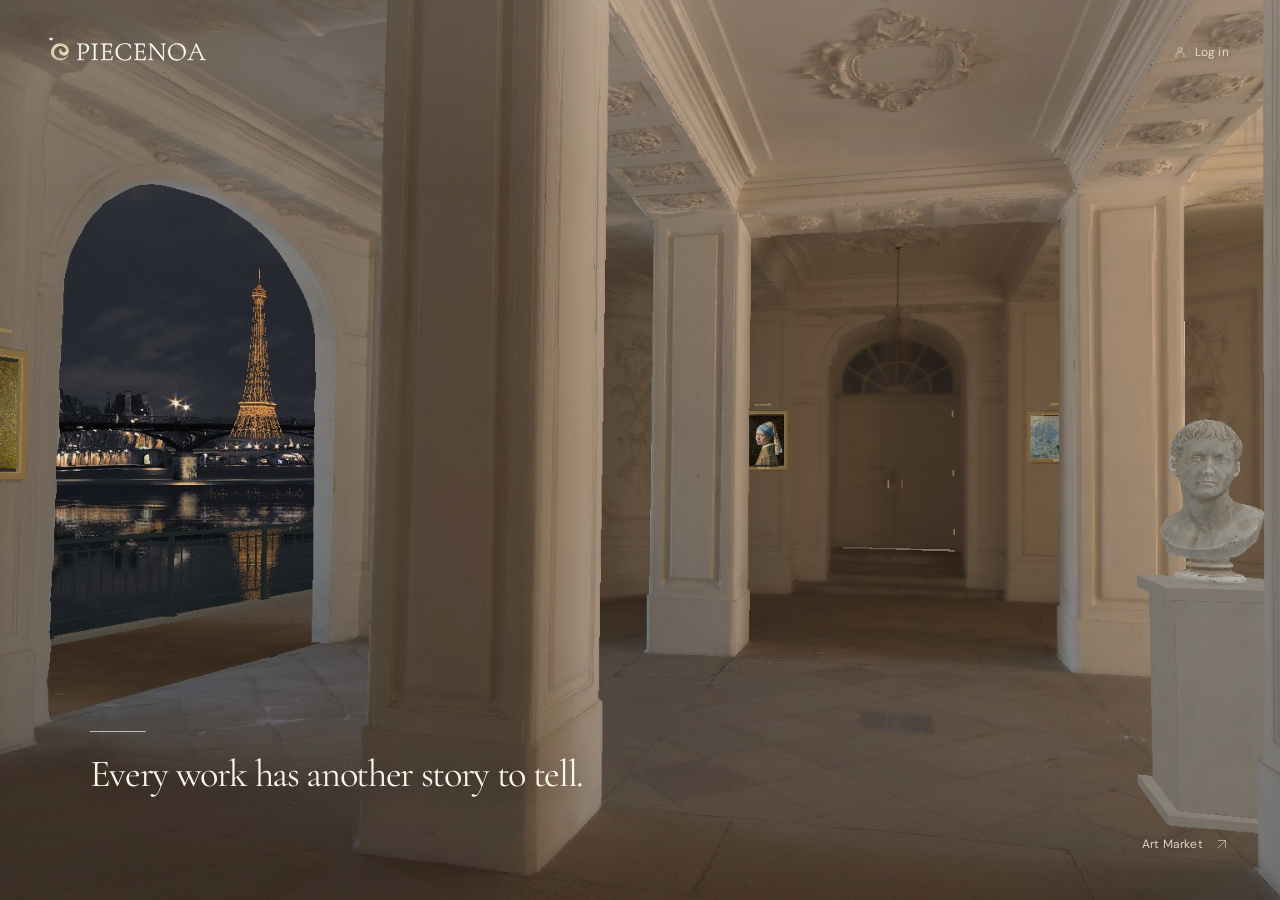
